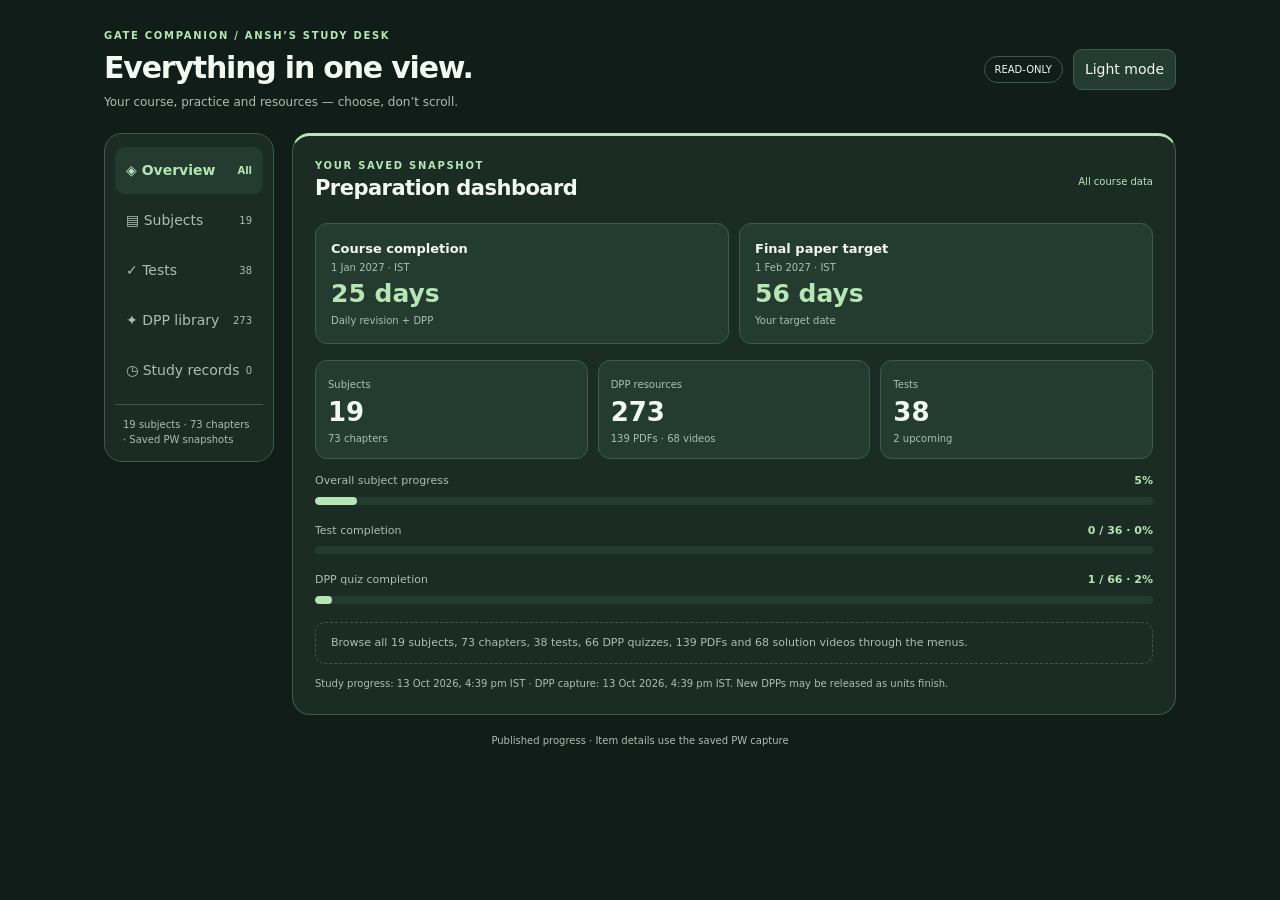
==== docs/dashboard.html @ 1a0c4231 "Add complete study dashboard in its own dropdown" ====
<!doctype html><html lang="en"><head><meta charset="utf-8"><meta name="viewport" content="width=device-width,initial-scale=1"><title>GATE study dashboard</title><style>
:root{color-scheme:dark;--bg:#101d19;--panel:#1b2c25;--soft:#243c30;--ink:#f1f9f1;--muted:#a9c0b1;--line:#3e5b4a;--accent:#b7e5b5;--detail:#dfeedd;--detailink:#213e2a}html[data-theme=light]{color-scheme:light;--bg:#c9dbc9;--panel:#f0f6e9;--soft:#e1ecd9;--ink:#243f2b;--muted:#59705c;--line:#b0c6ac;--accent:#356c42;--detail:#fffaf0;--detailink:#314329}*{box-sizing:border-box}body{margin:0;font:14px/1.5 system-ui,sans-serif;background:var(--bg);color:var(--ink)}main{max-width:1120px;margin:auto;padding:28px 24px}header{display:flex;align-items:center;justify-content:space-between;gap:16px;margin-bottom:22px}.eyebrow{font-size:10px;letter-spacing:.17em;font-weight:800;color:var(--accent)}h1{font-size:30px;line-height:1.2;letter-spacing:-.04em;margin:7px 0}p{margin:0}.muted{color:var(--muted);font-size:12px}.tools{display:flex;align-items:center;gap:10px}.preview{font-size:10px;border:1px solid var(--line);padding:5px 10px;border-radius:99px;white-space:nowrap}button,select{font:inherit}button{cursor:pointer}#theme{border:1px solid var(--line);border-radius:9px;background:var(--soft);color:var(--ink);padding:9px 11px}.layout{display:grid;grid-template-columns:170px minmax(0,1fr);gap:18px}.nav{background:var(--panel);border:1px solid var(--line);border-radius:18px;padding:10px;align-self:start}.nav button{width:100%;display:flex;align-items:center;justify-content:space-between;text-align:left;border:0;border-radius:10px;background:transparent;color:var(--muted);padding:13px 11px;margin:3px 0}.nav button[aria-selected=true]{background:var(--soft);color:var(--accent);font-weight:750}.nav small{font-size:10px}.nav-note{padding:12px 8px 4px;font-size:10px;color:var(--muted);border-top:1px solid var(--line);margin-top:10px}.panel{--area:var(--accent);background:var(--panel);border:1px solid var(--line);border-top:3px solid var(--area);border-radius:18px;padding:22px;min-width:0}.panel.tests{--area:#f3c885}.panel.dpp{--area:#a6d2f5}html[data-theme=light] .panel.tests{--area:#9b6923}html[data-theme=light] .panel.dpp{--area:#3c729a}.panel-head{display:flex;justify-content:space-between;align-items:center;gap:15px;margin-bottom:18px}h2{font-size:21px;margin:0;letter-spacing:-.025em}.scope{font-size:10px;color:var(--area);text-align:right}.filters{display:grid;grid-template-columns:repeat(2,minmax(0,1fr));gap:12px;margin-bottom:16px}label{font-size:10px;font-weight:750;color:var(--muted)}select{display:block;margin-top:5px;width:100%;min-width:0;border:1px solid var(--line);background:var(--soft);color:var(--ink);padding:10px;border-radius:9px;font-size:12px;min-height:42px}.wide{grid-column:1/-1}.stats{display:grid;grid-template-columns:repeat(3,minmax(0,1fr));gap:10px}.stat{padding:12px;background:var(--soft);border:1px solid var(--line);border-radius:12px}.stat small{font-size:10px;color:var(--muted)}.stat strong{display:block;font-size:26px;line-height:1.45}.stat p{font-size:10px;color:var(--muted)}.meter{margin:14px 0 18px}.meter-label{display:flex;justify-content:space-between;gap:12px;font-size:11px;color:var(--muted);margin-bottom:7px}.meter-label strong{color:var(--area)}.track{height:8px;background:var(--soft);border-radius:99px;overflow:hidden}.fill{background:var(--area);height:100%;border-radius:99px}.detail{background:var(--detail);color:var(--detailink);padding:17px;border-radius:12px}.detail h3{font-size:18px;margin:8px 0 12px;line-height:1.35;overflow-wrap:anywhere}.tag{display:inline-block;padding:3px 8px;border:1px solid #9fb99b;border-radius:6px;font-size:9px;letter-spacing:.06em;font-weight:750}.facts{display:grid;grid-template-columns:repeat(3,minmax(0,1fr));gap:12px}.fact small{display:block;font-size:10px;opacity:.7}.fact strong{font-size:13px;font-weight:650;overflow-wrap:anywhere}.source{margin-top:12px;font-size:10px;color:var(--muted);line-height:1.6}.deadlines{display:grid;grid-template-columns:1fr 1fr;gap:10px;margin-bottom:16px}.deadline{padding:15px;border:1px solid var(--line);border-radius:12px;background:var(--soft)}.deadline h3{font-size:13px;margin:0 0 2px}.deadline .days{font-size:25px;font-weight:750;color:var(--accent)}.deadline small{font-size:10px;color:var(--muted);display:block}.overview-meters{margin-top:18px}.overview-meters .meter{margin-bottom:16px}.coverage{padding:12px 15px;border:1px dashed var(--line);border-radius:10px;font-size:11px;color:var(--muted);margin-top:15px}.empty{font-size:13px;line-height:1.6}.mobile-nav{display:none}footer{margin:18px 0 0;font-size:10px;color:var(--muted);text-align:center}button:focus-visible,select:focus-visible{outline:3px solid var(--area,var(--accent));outline-offset:3px}@media(max-width:650px){main{padding:20px 14px}.layout{grid-template-columns:1fr;gap:12px}.nav{display:none}.mobile-nav{display:block;margin-bottom:14px}.panel{padding:16px}.tools{flex-direction:column;gap:5px;align-items:end}h1{font-size:24px}.stat{padding:10px}.stat strong{font-size:22px}.facts{grid-template-columns:repeat(2,minmax(0,1fr))}.detail h3{font-size:16px}.deadline{padding:11px}.deadline .days{font-size:22px}.panel-head{align-items:start}.scope{max-width:100px}.filters{gap:10px}.source{font-size:10px}}@media(prefers-reduced-motion:reduce){*{scroll-behavior:auto}}
</style></head><body><main><header><div><p class="eyebrow">GATE COMPANION / ANSH’S STUDY DESK</p><h1>Everything in one view.</h1><p class="muted">Your course, practice and resources — choose, don’t scroll.</p></div><div class="tools"><span class="preview">READ-ONLY</span><button id="theme">Light mode</button></div></header><label class="mobile-nav">Dashboard section<select id="mobileSection"></select></label><div class="layout"><nav class="nav" aria-label="Dashboard sections"></nav><section id="panel" class="panel" aria-labelledby="title"><div class="panel-head"><div><p class="eyebrow" id="kicker"></p><h2 id="title"></h2></div><span class="scope" id="scope"></span></div><div id="content"></div></section></div><footer>Published progress · Item details use the saved PW capture</footer></main><script id="data" type="application/json">{"state":{"subjects":[{"name":"Theory of Computation","progress":36},{"name":"Database Management System","progress":26},{"name":"Operating Systems","progress":11},{"name":"Compiler Design","progress":0},{"name":"General Aptitude","progress":0},{"name":"Data Structure & Programming","progress":0},{"name":"C Programming","progress":0},{"name":"Computer Networks","progress":0},{"name":"Digital Logic","progress":0},{"name":"Verbal Aptitude","progress":0},{"name":"Discrete Mathematics","progress":null},{"name":"Algorithms","progress":null},{"name":"Probability and Statistics","progress":null},{"name":"Linear Algebra","progress":0},{"name":"Computer Organization and Architecture","progress":0},{"name":"Calculus and Optimization","progress":0},{"name":"Fundamental of C Language","progress":0},{"name":"Basics of Computer System","progress":0},{"name":"Foundation of Engineering Math","progress":0}],"sessions":[],"tests":[],"updatedAt":"2026-10-13T11:09:43.837Z","pw":{"batchId":"6a6db276dcb67d138689a93d","tests":[{"name":"Mock Test 05","subject":"Full syllabus mock","attempts":0,"status":"not-started"},{"name":"Mock Test 04","subject":"Full syllabus mock","attempts":0,"status":"not-started"},{"name":"Mock Test 03","subject":"Full syllabus mock","attempts":0,"status":"not-started"},{"name":"Mock Test 02","subject":"Full syllabus mock","attempts":0,"status":"not-started"},{"name":"Mock Test 01","subject":"Full syllabus mock","attempts":0,"status":"not-started"},{"name":"Digital Logic : Full Syllabus Test","subject":"Digital Logic","attempts":0,"status":"not-started"},{"name":"Digital Logic : Weekly Test 03","subject":"Digital Logic","attempts":0,"status":"not-started"},{"name":"Digital Logic : Weekly Test 02","subject":"Digital Logic","attempts":0,"status":"not-started"},{"name":"Digital Logic : Weekly Test 01","subject":"Digital Logic","attempts":0,"status":"not-started"},{"name":"Verbal Aptitude : Full Syllabus Test","subject":"Verbal Aptitude","attempts":0,"status":"not-started"},{"name":"Linear Algebra : Weekly Test 01","subject":"Linear Algebra","attempts":0,"status":"not-started"},{"name":"C Programming : Weekly Test 05","subject":"C Programming","attempts":0,"status":"not-started"},{"name":"C Programming : Weekly Test 04","subject":"C Programming","attempts":0,"status":"not-started"},{"name":"C Programming : Weekly Test 03","subject":"C Programming","attempts":0,"status":"not-started"},{"name":"C Programming : Weekly Test 02","subject":"C Programming","attempts":0,"status":"not-started"},{"name":"C Programming : Weekly Test 01","subject":"C Programming","attempts":0,"status":"not-started"},{"name":"Database Management System : Weekly Test 01","subject":"Database Management System","attempts":0,"status":"not-started"},{"name":"Theory of Computation : Weekly Test 03","subject":"Theory of Computation","attempts":0,"status":"not-started"},{"name":"Theory of Computation : Weekly Test 02","subject":"Theory of Computation","attempts":0,"status":"not-started"},{"name":"Theory of Computation : Weekly Test 01","subject":"Theory of Computation","attempts":0,"status":"not-started"},{"name":"Computer Organization and Architecture : Weekly Test 07","subject":"Computer Organization and Architecture","attempts":0,"status":"not-started"},{"name":"Computer Organization and Architecture : Weekly Test 06","subject":"Computer Organization and Architecture","attempts":0,"status":"not-started"},{"name":"Computer Organization and Architecture : Weekly Test 05","subject":"Computer Organization and Architecture","attempts":0,"status":"not-started"},{"name":"Computer Organization and Architecture : Weekly Test 04","subject":"Computer Organization and Architecture","attempts":0,"status":"not-started"},{"name":"Computer Organization and Architecture : Weekly Test 03","subject":"Computer Organization and Architecture","attempts":0,"status":"not-started"},{"name":"Computer Organization and Architecture : Weekly Test 02","subject":"Computer Organization and Architecture","attempts":0,"status":"not-started"},{"name":"Computer Organization and Architecture : Weekly Test 01","subject":"Computer Organization and Architecture","attempts":0,"status":"not-started"},{"name":"Operating Systems : Weekly Test 01","subject":"Operating Systems","attempts":0,"status":"not-started"},{"name":"General Aptitude : Weekly Test 01","subject":"General Aptitude","attempts":0,"status":"not-started"},{"name":"General Aptitude : Weekly Test 02","subject":"General Aptitude","attempts":0,"status":"upcoming"},{"name":"General Aptitude : Weekly Test 03","subject":"General Aptitude","attempts":0,"status":"upcoming"},{"name":"Database Management System : Weekly Test 02","subject":"Database Management System","attempts":0,"status":"not-started"},{"name":"Database Management System : Weekly Test 03","subject":"Database Management System","attempts":0,"status":"not-started"},{"name":"Database Management System : Weekly Test 04","subject":"Database Management System","attempts":0,"status":"not-started"},{"name":"Operating Systems : Weekly Test 02","subject":"Operating Systems","attempts":0,"status":"not-started"},{"name":"Theory of Computation : Weekly Test 05","subject":"Theory of Computation","attempts":0,"status":"not-started"},{"name":"Theory of Computation : Weekly Test 04","subject":"Theory of Computation","attempts":0,"status":"not-started"},{"name":"Operating Systems : Weekly Test 03","subject":"Operating Systems","attempts":0,"status":"not-started"}],"capturedAt":"2026-10-13T11:09:42.295Z","lastSyncedAt":"2026-10-13T11:09:43.837Z","dpp":{"batchId":"6a6db276dcb67d138689a93d","capturedAt":"2026-10-13T11:09:42.295Z","chapters":[{"id":"dpp-chapter:theory%20of%20computation:dfa","subject":"Theory of Computation","name":"DFA","lectureCompleted":7,"lectureTotal":7,"quizCompleted":1,"quizTotal":1},{"id":"dpp-chapter:theory%20of%20computation:regular%20expression","subject":"Theory of Computation","name":"Regular Expression","lectureCompleted":4,"lectureTotal":5,"quizCompleted":null,"quizTotal":null},{"id":"dpp-chapter:theory%20of%20computation:regular%20language","subject":"Theory of Computation","name":"Regular Language","lectureCompleted":0,"lectureTotal":3,"quizCompleted":0,"quizTotal":1},{"id":"dpp-chapter:theory%20of%20computation:grammar","subject":"Theory of Computation","name":"Grammar","lectureCompleted":1,"lectureTotal":5,"quizCompleted":0,"quizTotal":1},{"id":"dpp-chapter:theory%20of%20computation:pushdown%20automata%20and%20cfl","subject":"Theory of Computation","name":"Pushdown Automata and CFL","lectureCompleted":0,"lectureTotal":6,"quizCompleted":0,"quizTotal":1},{"id":"dpp-chapter:theory%20of%20computation:turing%20machine","subject":"Theory of Computation","name":"Turing Machine","lectureCompleted":0,"lectureTotal":3,"quizCompleted":0,"quizTotal":1},{"id":"dpp-chapter:database%20management%20system:ch%2001%20%3A%20relational%20model%20and%20normal%20forms","subject":"Database Management System","name":"CH 01 : Relational model and Normal forms","lectureCompleted":8,"lectureTotal":10,"quizCompleted":0,"quizTotal":1},{"id":"dpp-chapter:database%20management%20system:ch%2002%20%3A%20queries","subject":"Database Management System","name":"CH 02 : Queries","lectureCompleted":0,"lectureTotal":13,"quizCompleted":0,"quizTotal":1},{"id":"dpp-chapter:database%20management%20system:ch%2003%20%3A%20er%20model","subject":"Database Management System","name":"CH 03 : ER MODEL","lectureCompleted":0,"lectureTotal":3,"quizCompleted":0,"quizTotal":1},{"id":"dpp-chapter:compiler%20design:lexical%20analysis","subject":"Compiler Design","name":"Lexical Analysis","lectureCompleted":0,"lectureTotal":1,"quizCompleted":null,"quizTotal":null},{"id":"dpp-chapter:compiler%20design:parsing","subject":"Compiler Design","name":"Parsing","lectureCompleted":0,"lectureTotal":1,"quizCompleted":null,"quizTotal":null},{"id":"dpp-chapter:operating%20systems:basics%20of%20os","subject":"Operating Systems","name":"Basics of OS","lectureCompleted":1,"lectureTotal":1,"quizCompleted":null,"quizTotal":null},{"id":"dpp-chapter:operating%20systems:process%20management","subject":"Operating Systems","name":"Process Management","lectureCompleted":1,"lectureTotal":1,"quizCompleted":null,"quizTotal":null},{"id":"dpp-chapter:operating%20systems:cpu%20scheduling","subject":"Operating Systems","name":"CPU Scheduling","lectureCompleted":0,"lectureTotal":5,"quizCompleted":0,"quizTotal":1},{"id":"dpp-chapter:operating%20systems:multithreading","subject":"Operating Systems","name":"Multithreading","lectureCompleted":0,"lectureTotal":1,"quizCompleted":0,"quizTotal":1},{"id":"dpp-chapter:operating%20systems:process%20synchronization","subject":"Operating Systems","name":"Process Synchronization","lectureCompleted":0,"lectureTotal":6,"quizCompleted":0,"quizTotal":1},{"id":"dpp-chapter:operating%20systems:deadlock","subject":"Operating Systems","name":"Deadlock","lectureCompleted":0,"lectureTotal":3,"quizCompleted":null,"quizTotal":null},{"id":"dpp-chapter:general%20aptitude:quantitative%20aptitude","subject":"General Aptitude","name":"Quantitative Aptitude","lectureCompleted":0,"lectureTotal":16,"quizCompleted":0,"quizTotal":8},{"id":"dpp-chapter:general%20aptitude:analytical%20aptitude","subject":"General Aptitude","name":"Analytical Aptitude","lectureCompleted":0,"lectureTotal":6,"quizCompleted":0,"quizTotal":6},{"id":"dpp-chapter:general%20aptitude:spatial%20aptitude","subject":"General Aptitude","name":"Spatial Aptitude","lectureCompleted":0,"lectureTotal":2,"quizCompleted":0,"quizTotal":2},{"id":"dpp-chapter:data%20structure%20%26%20programming:array","subject":"Data Structure & Programming","name":"Array","lectureCompleted":0,"lectureTotal":1,"quizCompleted":null,"quizTotal":null},{"id":"dpp-chapter:c%20programming:ch%2001%20%3A%20language%20processor%20and%20tokens","subject":"C Programming","name":"CH 01 : Language Processor and Tokens","lectureCompleted":0,"lectureTotal":1,"quizCompleted":null,"quizTotal":null},{"id":"dpp-chapter:c%20programming:ch%2002%20%3A%20data%20types%20and%20operator","subject":"C Programming","name":"CH 02 : Data Types and Operator","lectureCompleted":0,"lectureTotal":5,"quizCompleted":0,"quizTotal":3},{"id":"dpp-chapter:c%20programming:ch%2003%20%3A%20control%20flow%20statement","subject":"C Programming","name":"CH 03 : Control Flow Statement","lectureCompleted":0,"lectureTotal":5,"quizCompleted":0,"quizTotal":2},{"id":"dpp-chapter:c%20programming:ch%2003%20%3A%20function%20%26%20storage%20class","subject":"C Programming","name":"CH 03 : Function & Storage Class","lectureCompleted":0,"lectureTotal":5,"quizCompleted":0,"quizTotal":4},{"id":"dpp-chapter:c%20programming:ch%2005%20%3A%20array%20and%20pointer","subject":"C Programming","name":"CH 05 : Array and Pointer","lectureCompleted":0,"lectureTotal":5,"quizCompleted":0,"quizTotal":3},{"id":"dpp-chapter:c%20programming:ch%2006%20%3A%20string","subject":"C Programming","name":"CH 06 : String","lectureCompleted":0,"lectureTotal":3,"quizCompleted":0,"quizTotal":1},{"id":"dpp-chapter:c%20programming:ch%2007%20%3A%20structure%20and%20union","subject":"C Programming","name":"CH 07 : Structure and Union","lectureCompleted":0,"lectureTotal":1,"quizCompleted":null,"quizTotal":null},{"id":"dpp-chapter:computer%20organization%20and%20architecture:ch%2001%20%3A%20basics%20of%20coa","subject":"Computer Organization and Architecture","name":"CH 01 : Basics of COA","lectureCompleted":0,"lectureTotal":4,"quizCompleted":0,"quizTotal":1},{"id":"dpp-chapter:computer%20organization%20and%20architecture:ch%2002%20%3A%20instruction%20%26%20addressing%20modes","subject":"Computer Organization and Architecture","name":"CH 02 : Instruction & Addressing Modes","lectureCompleted":0,"lectureTotal":5,"quizCompleted":0,"quizTotal":2},{"id":"dpp-chapter:computer%20organization%20and%20architecture:ch%2003%20%3A%20cpu%20%26%20control%20unit","subject":"Computer Organization and Architecture","name":"CH 03 : CPU & Control Unit","lectureCompleted":0,"lectureTotal":3,"quizCompleted":0,"quizTotal":1},{"id":"dpp-chapter:computer%20organization%20and%20architecture:ch%2004%20%3A%20floating%20point%20representation","subject":"Computer Organization and Architecture","name":"CH 04 : Floating Point Representation","lectureCompleted":0,"lectureTotal":2,"quizCompleted":0,"quizTotal":1},{"id":"dpp-chapter:computer%20organization%20and%20architecture:ch%2005%20%3A%20io%20organization","subject":"Computer Organization and Architecture","name":"CH 05 : IO Organization","lectureCompleted":0,"lectureTotal":3,"quizCompleted":0,"quizTotal":1},{"id":"dpp-chapter:computer%20organization%20and%20architecture:ch%2006%20%3A%20memory%20organzation","subject":"Computer Organization and Architecture","name":"CH 06 : Memory Organzation","lectureCompleted":0,"lectureTotal":2,"quizCompleted":0,"quizTotal":1},{"id":"dpp-chapter:computer%20organization%20and%20architecture:ch%2007%20%3A%20cache%20organization","subject":"Computer Organization and Architecture","name":"CH 07 : Cache Organization","lectureCompleted":0,"lectureTotal":9,"quizCompleted":0,"quizTotal":2},{"id":"dpp-chapter:computer%20organization%20and%20architecture:ch%2008%20%3A%20pipeline%20processing","subject":"Computer Organization and Architecture","name":"CH 08 : Pipeline Processing","lectureCompleted":0,"lectureTotal":5,"quizCompleted":0,"quizTotal":1},{"id":"dpp-chapter:computer%20networks:ch%2001%20%3A%20introduction","subject":"Computer Networks","name":"CH 01 : Introduction","lectureCompleted":0,"lectureTotal":4,"quizCompleted":0,"quizTotal":1},{"id":"dpp-chapter:computer%20networks:ch%2002%20%3A%20network%20delays","subject":"Computer Networks","name":"CH 02 : Network Delays","lectureCompleted":0,"lectureTotal":4,"quizCompleted":0,"quizTotal":1},{"id":"dpp-chapter:computer%20networks:ch%2003%20%3A%20flow%20control","subject":"Computer Networks","name":"CH 03 : Flow Control","lectureCompleted":0,"lectureTotal":8,"quizCompleted":0,"quizTotal":1},{"id":"dpp-chapter:computer%20networks:ch%2004%20%3A%20transport%20layer","subject":"Computer Networks","name":"CH 04 : Transport Layer","lectureCompleted":0,"lectureTotal":15,"quizCompleted":0,"quizTotal":2},{"id":"dpp-chapter:computer%20networks:ch%2005%20%3A%20application%20layer","subject":"Computer Networks","name":"CH 05 : Application Layer","lectureCompleted":0,"lectureTotal":6,"quizCompleted":0,"quizTotal":1},{"id":"dpp-chapter:computer%20networks:ch%2006%20%3A%20ipv4%20address","subject":"Computer Networks","name":"CH 06 : IPv4 Address","lectureCompleted":0,"lectureTotal":11,"quizCompleted":0,"quizTotal":1},{"id":"dpp-chapter:computer%20networks:ch%2007%20%3A%20ipv4%20header","subject":"Computer Networks","name":"CH 07 : IPv4 Header","lectureCompleted":0,"lectureTotal":7,"quizCompleted":0,"quizTotal":1},{"id":"dpp-chapter:computer%20networks:ch%2008%20%3A%20routing","subject":"Computer Networks","name":"CH 08 : Routing","lectureCompleted":0,"lectureTotal":5,"quizCompleted":0,"quizTotal":1},{"id":"dpp-chapter:computer%20networks:ch%2009%20%3A%20error%20control","subject":"Computer Networks","name":"CH 09 : Error Control","lectureCompleted":0,"lectureTotal":8,"quizCompleted":0,"quizTotal":1},{"id":"dpp-chapter:computer%20networks:ch%2010%20%3A%20mac%20sublayer","subject":"Computer Networks","name":"CH 10 : MAC Sublayer","lectureCompleted":0,"lectureTotal":1,"quizCompleted":null,"quizTotal":null},{"id":"dpp-chapter:linear%20algebra:ch%2001%20%3A%20basics%20of%20determinants%20matrices","subject":"Linear Algebra","name":"CH 01 : Basics of Determinants Matrices","lectureCompleted":0,"lectureTotal":3,"quizCompleted":null,"quizTotal":null},{"id":"dpp-chapter:linear%20algebra:ch%2002%20%3A%20rank%20and%20system%20of%20equation","subject":"Linear Algebra","name":"CH 02 : Rank and System of Equation","lectureCompleted":0,"lectureTotal":5,"quizCompleted":null,"quizTotal":null},{"id":"dpp-chapter:linear%20algebra:ch%2003%20%3A%20eigen%20values%20and%20eigen%20vectors","subject":"Linear Algebra","name":"CH 03 : Eigen Values and Eigen Vectors","lectureCompleted":0,"lectureTotal":5,"quizCompleted":null,"quizTotal":null},{"id":"dpp-chapter:digital%20logic:ch%2001%20%3A%20boolean%20theorems%20and%20gates","subject":"Digital Logic","name":"CH 01 : Boolean Theorems and Gates","lectureCompleted":0,"lectureTotal":15,"quizCompleted":0,"quizTotal":1},{"id":"dpp-chapter:digital%20logic:ch%2002%20%3A%20combinational%20circuit","subject":"Digital Logic","name":"CH 02 : COMBINATIONAL CIRCUIT","lectureCompleted":0,"lectureTotal":14,"quizCompleted":0,"quizTotal":1},{"id":"dpp-chapter:digital%20logic:ch%2003%20%3A%20sequential%20circuit","subject":"Digital Logic","name":"CH 03 : SEQUENTIAL CIRCUIT","lectureCompleted":0,"lectureTotal":12,"quizCompleted":0,"quizTotal":1},{"id":"dpp-chapter:digital%20logic:ch%2004%20%3A%20miscellaneous%20topics","subject":"Digital Logic","name":"CH 04 : MISCELLANEOUS TOPICS","lectureCompleted":0,"lectureTotal":10,"quizCompleted":null,"quizTotal":null},{"id":"dpp-chapter:digital%20logic:tabular%20method%20%E2%80%93%20quine%20mccluskey%20method:ch-05","subject":"Digital Logic","name":"Tabular Method – Quine McCluskey Method","lectureCompleted":0,"lectureTotal":1,"quizCompleted":null,"quizTotal":null},{"id":"dpp-chapter:digital%20logic:tabular%20method%20%E2%80%93%20quine%20mccluskey%20method:ch-06","subject":"Digital Logic","name":"Tabular Method – Quine McCluskey Method","lectureCompleted":null,"lectureTotal":null,"quizCompleted":null,"quizTotal":null},{"id":"dpp-chapter:verbal%20aptitude:ch%2001%20%3A%20parts%20of%20speech","subject":"Verbal Aptitude","name":"CH 01 : Parts of speech","lectureCompleted":0,"lectureTotal":2,"quizCompleted":0,"quizTotal":1},{"id":"dpp-chapter:verbal%20aptitude:ch%2002%20%3A%20vocabulary","subject":"Verbal Aptitude","name":"CH 02 : Vocabulary","lectureCompleted":0,"lectureTotal":2,"quizCompleted":0,"quizTotal":1},{"id":"dpp-chapter:verbal%20aptitude:ch%2003%20%3A%20reading%20comprehension%20and%20miscellaneous","subject":"Verbal Aptitude","name":"CH 03 : Reading Comprehension and Miscellaneous","lectureCompleted":0,"lectureTotal":1,"quizCompleted":0,"quizTotal":1},{"id":"dpp-chapter:fundamental%20of%20c%20language:ch%2001%20%3A%20introduction","subject":"Fundamental of C Language","name":"CH 01 : Introduction","lectureCompleted":0,"lectureTotal":2,"quizCompleted":null,"quizTotal":null},{"id":"dpp-chapter:fundamental%20of%20c%20language:ch%2002%20%3A%20data%20types%20%26%20operators","subject":"Fundamental of C Language","name":"CH 02 : Data Types & Operators","lectureCompleted":0,"lectureTotal":5,"quizCompleted":null,"quizTotal":null},{"id":"dpp-chapter:fundamental%20of%20c%20language:ch%2003%20%3A%20control%20flow%20statement","subject":"Fundamental of C Language","name":"CH 03 : Control Flow Statement","lectureCompleted":0,"lectureTotal":3,"quizCompleted":null,"quizTotal":null},{"id":"dpp-chapter:fundamental%20of%20c%20language:ch%2004%20%3A%20function%20%26%20storage%20class","subject":"Fundamental of C Language","name":"CH 04 : Function & Storage Class","lectureCompleted":0,"lectureTotal":4,"quizCompleted":null,"quizTotal":null},{"id":"dpp-chapter:fundamental%20of%20c%20language:ch%2005%20%3A%20array%20%26%20pointer","subject":"Fundamental of C Language","name":"CH 05 : Array & Pointer","lectureCompleted":0,"lectureTotal":4,"quizCompleted":null,"quizTotal":null},{"id":"dpp-chapter:fundamental%20of%20c%20language:ch%2006%20%3A%20string%20%26%20structure","subject":"Fundamental of C Language","name":"CH 06 : String & Structure","lectureCompleted":0,"lectureTotal":2,"quizCompleted":null,"quizTotal":null},{"id":"dpp-chapter:basics%20of%20computer%20system:ch%2001%20%3A%20basics%20of%20computer%20system","subject":"Basics of Computer System","name":"CH 01 : Basics Of Computer System","lectureCompleted":0,"lectureTotal":10,"quizCompleted":null,"quizTotal":null},{"id":"dpp-chapter:foundation%20of%20engineering%20math:ch%2001%20%3A%20prerequisites%20of%20engineering%20mathematics","subject":"Foundation of Engineering Math","name":"CH 01 : Prerequisites of Engineering Mathematics","lectureCompleted":0,"lectureTotal":25,"quizCompleted":null,"quizTotal":null},{"id":"dpp-chapter:calculus%20and%20optimization:ch%2001%20%3A%20functions%20and%20graphs","subject":"Calculus and Optimization","name":"CH 01 : Functions and Graphs","lectureCompleted":0,"lectureTotal":3,"quizCompleted":null,"quizTotal":null},{"id":"dpp-chapter:calculus%20and%20optimization:ch%2002%20%3A%20limit%2C%20continuity%20and%20differentiability","subject":"Calculus and Optimization","name":"CH 02 : Limit, Continuity and Differentiability","lectureCompleted":0,"lectureTotal":5,"quizCompleted":null,"quizTotal":null},{"id":"dpp-chapter:calculus%20and%20optimization:ch%2003%20%3A%20taylor%20and%20maclaurin%20series","subject":"Calculus and Optimization","name":"CH 03 : Taylor and Maclaurin Series","lectureCompleted":0,"lectureTotal":1,"quizCompleted":null,"quizTotal":null},{"id":"dpp-chapter:calculus%20and%20optimization:ch%2004%20%3A%20mean%20value%20theorems","subject":"Calculus and Optimization","name":"CH 04 : Mean Value Theorems","lectureCompleted":0,"lectureTotal":2,"quizCompleted":null,"quizTotal":null},{"id":"dpp-chapter:calculus%20and%20optimization:ch%2005%20%3A%20derivatives%20and%20their%20types","subject":"Calculus and Optimization","name":"CH 05 : Derivatives and Their Types","lectureCompleted":0,"lectureTotal":3,"quizCompleted":null,"quizTotal":null},{"id":"dpp-chapter:calculus%20and%20optimization:ch%2006%20%3A%20maxima%20and%20minima","subject":"Calculus and Optimization","name":"CH 06 : Maxima and Minima","lectureCompleted":0,"lectureTotal":3,"quizCompleted":null,"quizTotal":null},{"id":"dpp-chapter:calculus%20and%20optimization:ch%2007%20%3A%20integration","subject":"Calculus and Optimization","name":"CH 07 : Integration","lectureCompleted":0,"lectureTotal":2,"quizCompleted":null,"quizTotal":null}],"resources":[{"id":"dpp-resource:pdf:general%20aptitude:quantitative%20aptitude:quantitative%20aptitude%20%3A%20dpp%20of%20lec%2011","subject":"General Aptitude","chapter":"Quantitative Aptitude","type":"pdf","title":"Quantitative Aptitude : DPP of Lec 11","releaseLabel":"6 Oct","details":"","status":"unknown","capturedAt":"2026-10-13T10:09:20.347Z"},{"id":"dpp-resource:pdf:general%20aptitude:quantitative%20aptitude:quantitative%20aptitude%20%3A%20dpp%20of%20lec%2011%20discussion%20notes","subject":"General Aptitude","chapter":"Quantitative Aptitude","type":"pdf","title":"Quantitative Aptitude : DPP of Lec 11 Discussion Notes","releaseLabel":"6 Oct","details":"","status":"unknown","capturedAt":"2026-10-13T10:09:20.347Z"},{"id":"dpp-resource:pdf:general%20aptitude:quantitative%20aptitude:quantitative%20aptitude%20%3A%20dpp%20of%20lec%209","subject":"General Aptitude","chapter":"Quantitative Aptitude","type":"pdf","title":"Quantitative Aptitude : DPP of Lec 9","releaseLabel":"25 Sep","details":"","status":"unknown","capturedAt":"2026-10-13T10:09:20.347Z"},{"id":"dpp-resource:pdf:general%20aptitude:quantitative%20aptitude:quantitative%20aptitude%20%3A%20dpp%20of%20lec%208","subject":"General Aptitude","chapter":"Quantitative Aptitude","type":"pdf","title":"Quantitative Aptitude : DPP of Lec 8","releaseLabel":"24 Sep","details":"","status":"unknown","capturedAt":"2026-10-13T10:09:20.347Z"},{"id":"dpp-resource:pdf:general%20aptitude:quantitative%20aptitude:quantitative%20aptitude%20%3A%20dpp%20of%20lec%206","subject":"General Aptitude","chapter":"Quantitative Aptitude","type":"pdf","title":"Quantitative Aptitude : DPP of Lec 6","releaseLabel":"22 Sep","details":"","status":"unknown","capturedAt":"2026-10-13T10:09:20.347Z"},{"id":"dpp-resource:pdf:general%20aptitude:quantitative%20aptitude:quantitative%20aptitude%20%3A%20dpp%20of%20lec%206%20discussion%20notes","subject":"General Aptitude","chapter":"Quantitative Aptitude","type":"pdf","title":"Quantitative Aptitude : DPP of Lec 6 Discussion Notes","releaseLabel":"22 Sep","details":"","status":"unknown","capturedAt":"2026-10-13T10:09:20.347Z"},{"id":"dpp-resource:pdf:general%20aptitude:quantitative%20aptitude:quantitative%20aptitude%20%3A%20dpp%20of%20lec%204","subject":"General Aptitude","chapter":"Quantitative Aptitude","type":"pdf","title":"Quantitative Aptitude : DPP of Lec 4","releaseLabel":"19 Sep","details":"","status":"unknown","capturedAt":"2026-10-13T10:09:20.347Z"},{"id":"dpp-resource:pdf:general%20aptitude:quantitative%20aptitude:quantitative%20aptitude%20%3A%20dpp%20of%20lec%204%20discussion%20notes","subject":"General Aptitude","chapter":"Quantitative Aptitude","type":"pdf","title":"Quantitative Aptitude : DPP of Lec 4 Discussion Notes","releaseLabel":"19 Sep","details":"","status":"unknown","capturedAt":"2026-10-13T10:09:20.347Z"},{"id":"dpp-resource:pdf:general%20aptitude:quantitative%20aptitude:quantitative%20aptitude%20%3A%20dpp%20of%20lec%203","subject":"General Aptitude","chapter":"Quantitative Aptitude","type":"pdf","title":"Quantitative Aptitude : DPP of Lec 3","releaseLabel":"17 Sep","details":"","status":"unknown","capturedAt":"2026-10-13T10:09:20.347Z"},{"id":"dpp-resource:pdf:general%20aptitude:quantitative%20aptitude:quantitative%20aptitude%20%3A%20dpp%20of%20lec%203%20discussion%20notes","subject":"General Aptitude","chapter":"Quantitative Aptitude","type":"pdf","title":"Quantitative Aptitude : DPP of Lec 3 Discussion Notes","releaseLabel":"17 Sep","details":"","status":"unknown","capturedAt":"2026-10-13T10:09:20.347Z"},{"id":"dpp-resource:pdf:general%20aptitude:quantitative%20aptitude:quantitative%20aptitude%20%3A%20dpp%20of%20lec%202","subject":"General Aptitude","chapter":"Quantitative Aptitude","type":"pdf","title":"Quantitative Aptitude : DPP of Lec 2","releaseLabel":"16 Sep","details":"","status":"unknown","capturedAt":"2026-10-13T10:09:20.347Z"},{"id":"dpp-resource:pdf:general%20aptitude:quantitative%20aptitude:quantitative%20aptitude%20%3A%20dpp%20of%20lec%202%20discussion%20notes","subject":"General Aptitude","chapter":"Quantitative Aptitude","type":"pdf","title":"Quantitative Aptitude : DPP of Lec 2 Discussion Notes","releaseLabel":"16 Sep","details":"","status":"unknown","capturedAt":"2026-10-13T10:09:20.347Z"},{"id":"dpp-resource:pdf:general%20aptitude:quantitative%20aptitude:quantitative%20aptitude%20%3A%20dpp%20of%20lec%201","subject":"General Aptitude","chapter":"Quantitative Aptitude","type":"pdf","title":"Quantitative Aptitude : DPP of Lec 1","releaseLabel":"15 Sep","details":"","status":"unknown","capturedAt":"2026-10-13T10:09:20.347Z"},{"id":"dpp-resource:pdf:general%20aptitude:quantitative%20aptitude:quantitative%20aptitude%20%3A%20dpp%20of%20lec%201%20discussion%20notes","subject":"General Aptitude","chapter":"Quantitative Aptitude","type":"pdf","title":"Quantitative Aptitude : DPP of Lec 1 Discussion Notes","releaseLabel":"15 Sep","details":"","status":"unknown","capturedAt":"2026-10-13T10:09:20.347Z"},{"id":"dpp-resource:video:general%20aptitude:quantitative%20aptitude:quantitative%20aptitude%20%3A%20dpp%20of%20lec%2011%20discussion","subject":"General Aptitude","chapter":"Quantitative Aptitude","type":"video","title":"Quantitative Aptitude : DPP of Lec 11 Discussion","releaseLabel":"6 Oct 2026","details":"","status":"unknown","capturedAt":"2026-10-13T10:09:20.347Z"},{"id":"dpp-resource:video:general%20aptitude:quantitative%20aptitude:quantitative%20aptitude%20%3A%20dpp%20of%20lec%206%20discussion","subject":"General Aptitude","chapter":"Quantitative Aptitude","type":"video","title":"Quantitative Aptitude : DPP of Lec 6 Discussion","releaseLabel":"22 Sep 2026","details":"","status":"unknown","capturedAt":"2026-10-13T10:09:20.347Z"},{"id":"dpp-resource:video:general%20aptitude:quantitative%20aptitude:quantitative%20aptitude%20%3A%20dpp%20of%20lec%204%20discussion","subject":"General Aptitude","chapter":"Quantitative Aptitude","type":"video","title":"Quantitative Aptitude : DPP of Lec 4 Discussion","releaseLabel":"19 Sep 2026","details":"","status":"unknown","capturedAt":"2026-10-13T10:09:20.347Z"},{"id":"dpp-resource:video:general%20aptitude:quantitative%20aptitude:quantitative%20aptitude%20%3A%20dpp%20of%20lec%203%20discussion","subject":"General Aptitude","chapter":"Quantitative Aptitude","type":"video","title":"Quantitative Aptitude : DPP of Lec 3 Discussion","releaseLabel":"17 Sep 2026","details":"","status":"unknown","capturedAt":"2026-10-13T10:09:20.347Z"},{"id":"dpp-resource:video:general%20aptitude:quantitative%20aptitude:quantitative%20aptitude%20%3A%20dpp%20of%20lec%202%20discussion","subject":"General Aptitude","chapter":"Quantitative Aptitude","type":"video","title":"Quantitative Aptitude : DPP of Lec 2 Discussion","releaseLabel":"16 Sep 2026","details":"","status":"unknown","capturedAt":"2026-10-13T10:09:20.347Z"},{"id":"dpp-resource:video:general%20aptitude:quantitative%20aptitude:quantitative%20aptitude%20%3A%20dpp%20of%20lec%201%20discussion","subject":"General Aptitude","chapter":"Quantitative Aptitude","type":"video","title":"Quantitative Aptitude : DPP of Lec 1 Discussion","releaseLabel":"15 Sep 2026","details":"","status":"unknown","capturedAt":"2026-10-13T10:09:20.347Z"},{"id":"dpp-resource:pdf:calculus%20and%20optimization:ch%2002%20%3A%20limit%2C%20continuity%20and%20differentiability:limit%20continuity%20and%20differentiability%20%3A%20dpp%2001","subject":"Calculus and Optimization","chapter":"CH 02 : Limit, Continuity and Differentiability","type":"pdf","title":"Limit Continuity and Differentiability : DPP 01","releaseLabel":"23 Jan","details":"","status":"unknown","capturedAt":"2026-10-13T10:09:20.347Z"},{"id":"dpp-resource:pdf:calculus%20and%20optimization:ch%2002%20%3A%20limit%2C%20continuity%20and%20differentiability:limit%20continuity%20and%20differentiability%20%3A%20dpp%2001%20discussion%20notes","subject":"Calculus and Optimization","chapter":"CH 02 : Limit, Continuity and Differentiability","type":"pdf","title":"Limit Continuity and Differentiability : DPP 01 Discussion Notes","releaseLabel":"23 Jan","details":"","status":"unknown","capturedAt":"2026-10-13T10:09:20.347Z"},{"id":"dpp-resource:video:calculus%20and%20optimization:ch%2002%20%3A%20limit%2C%20continuity%20and%20differentiability:limit%2C%20continuity%20and%20differentiability%20%3A%20dpp%2001%20discussion","subject":"Calculus and Optimization","chapter":"CH 02 : Limit, Continuity and Differentiability","type":"video","title":"Limit, Continuity and Differentiability : DPP 01 Discussion","releaseLabel":"23 Jan 2026","details":"","status":"unknown","capturedAt":"2026-10-13T10:09:20.347Z"},{"id":"dpp-resource:pdf:calculus%20and%20optimization:ch%2005%20%3A%20derivatives%20and%20their%20types:derivatives%20and%20their%20types%20%3A%20dpp%2001","subject":"Calculus and Optimization","chapter":"CH 05 : Derivatives and Their Types","type":"pdf","title":"Derivatives and Their Types : DPP 01","releaseLabel":"4 Feb","details":"","status":"unknown","capturedAt":"2026-10-13T10:09:20.347Z"},{"id":"dpp-resource:pdf:calculus%20and%20optimization:ch%2005%20%3A%20derivatives%20and%20their%20types:derivatives%20and%20their%20types%20%3A%20dpp%2001%20discussion%20notes","subject":"Calculus and Optimization","chapter":"CH 05 : Derivatives and Their Types","type":"pdf","title":"Derivatives and Their Types : DPP 01 Discussion Notes","releaseLabel":"4 Feb","details":"","status":"unknown","capturedAt":"2026-10-13T10:09:20.347Z"},{"id":"dpp-resource:video:calculus%20and%20optimization:ch%2005%20%3A%20derivatives%20and%20their%20types:derivatives%20and%20their%20types%20%3A%20dpp%2001%20discussion","subject":"Calculus and Optimization","chapter":"CH 05 : Derivatives and Their Types","type":"video","title":"Derivatives and Their Types : DPP 01 Discussion","releaseLabel":"4 Feb 2026","details":"","status":"unknown","capturedAt":"2026-10-13T10:09:20.347Z"},{"id":"dpp-resource:quiz:theory%20of%20computation:dfa:dfa%20%3A%20dpp%2001%20quiz","subject":"Theory of Computation","chapter":"DFA","type":"quiz","title":"DFA : DPP 01 Quiz","releaseLabel":"8 Sep","details":"13 Qs • 20 Marks • Earn 13","status":"completed","capturedAt":"2026-10-13T10:09:20.347Z"},{"id":"dpp-resource:pdf:theory%20of%20computation:dfa:dfa%20%3A%20dpp%2001","subject":"Theory of Computation","chapter":"DFA","type":"pdf","title":"DFA : DPP 01","releaseLabel":"8 Sep","details":"","status":"unknown","capturedAt":"2026-10-13T10:09:20.347Z"},{"id":"dpp-resource:pdf:theory%20of%20computation:dfa:dfa%20%3A%20dpp%2001%20discussion%20notes","subject":"Theory of Computation","chapter":"DFA","type":"pdf","title":"DFA : DPP 01 Discussion Notes","releaseLabel":"8 Sep","details":"","status":"unknown","capturedAt":"2026-10-13T10:09:20.347Z"},{"id":"dpp-resource:video:theory%20of%20computation:dfa:dfa%20%3A%20dpp%2001%20discussion","subject":"Theory of Computation","chapter":"DFA","type":"video","title":"DFA : DPP 01 Discussion","releaseLabel":"8 Sep 2026","details":"","status":"unknown","capturedAt":"2026-10-13T10:09:20.347Z"},{"id":"dpp-resource:quiz:theory%20of%20computation:regular%20language:regular%20expression%20and%20regular%20language%20%3A%20dpp%2001%20quiz","subject":"Theory of Computation","chapter":"Regular Language","type":"quiz","title":"Regular Expression and Regular Language : DPP 01 Quiz","releaseLabel":"18 Sep","details":"11 Qs • 20 Marks • Earn 33","status":"pending","capturedAt":"2026-10-13T10:09:20.347Z"},{"id":"dpp-resource:pdf:theory%20of%20computation:regular%20language:regular%20expression%20and%20regular%20language%20%3A%20dpp%2001","subject":"Theory of Computation","chapter":"Regular Language","type":"pdf","title":"Regular Expression and Regular Language : DPP 01","releaseLabel":"18 Sep","details":"","status":"unknown","capturedAt":"2026-10-13T10:09:20.347Z"},{"id":"dpp-resource:pdf:theory%20of%20computation:regular%20language:regular%20expression%20and%20regular%20language%20%3A%20dpp%2001%20discussion%20notes","subject":"Theory of Computation","chapter":"Regular Language","type":"pdf","title":"Regular Expression and Regular Language : DPP 01 Discussion Notes","releaseLabel":"18 Sep","details":"","status":"unknown","capturedAt":"2026-10-13T10:09:20.347Z"},{"id":"dpp-resource:video:theory%20of%20computation:regular%20language:regular%20expression%20and%20regular%20language%20%3A%20dpp%2001%20discussion","subject":"Theory of Computation","chapter":"Regular Language","type":"video","title":"Regular Expression and Regular Language : DPP 01 Discussion","releaseLabel":"18 Sep 2026","details":"","status":"unknown","capturedAt":"2026-10-13T10:09:20.347Z"},{"id":"dpp-resource:quiz:theory%20of%20computation:grammar:grammar%20%3A%20dpp%2001%20quiz","subject":"Theory of Computation","chapter":"Grammar","type":"quiz","title":"Grammar : DPP 01 Quiz","releaseLabel":"25 Sep","details":"11 Qs • 20 Marks • Earn 33","status":"pending","capturedAt":"2026-10-13T10:09:20.347Z"},{"id":"dpp-resource:pdf:theory%20of%20computation:grammar:grammar%20%3A%20dpp%2001","subject":"Theory of Computation","chapter":"Grammar","type":"pdf","title":"Grammar : DPP 01","releaseLabel":"25 Sep","details":"","status":"unknown","capturedAt":"2026-10-13T10:09:20.347Z"},{"id":"dpp-resource:quiz:theory%20of%20computation:pushdown%20automata%20and%20cfl:pushdown%20automata%20and%20cfl%20%3A%20dpp%2001%20quiz","subject":"Theory of Computation","chapter":"Pushdown Automata and CFL","type":"quiz","title":"PUSHDOWN AUTOMATA and CFL : DPP 01 Quiz","releaseLabel":"6 Oct","details":"20 Qs • 30 Marks • Earn 60","status":"pending","capturedAt":"2026-10-13T10:09:20.347Z"},{"id":"dpp-resource:pdf:theory%20of%20computation:pushdown%20automata%20and%20cfl:pushdown%20automata%20and%20cfl%20%3A%20dpp%2001","subject":"Theory of Computation","chapter":"Pushdown Automata and CFL","type":"pdf","title":"PUSHDOWN AUTOMATA and CFL : DPP 01","releaseLabel":"6 Oct","details":"","status":"unknown","capturedAt":"2026-10-13T10:09:20.347Z"},{"id":"dpp-resource:pdf:theory%20of%20computation:pushdown%20automata%20and%20cfl:pushdown%20automata%20and%20cfl%20%3A%20dpp%2001%20discussion%20notes","subject":"Theory of Computation","chapter":"Pushdown Automata and CFL","type":"pdf","title":"PUSHDOWN AUTOMATA and CFL : DPP 01 Discussion Notes","releaseLabel":"6 Oct","details":"","status":"unknown","capturedAt":"2026-10-13T10:09:20.347Z"},{"id":"dpp-resource:video:theory%20of%20computation:pushdown%20automata%20and%20cfl:pushdown%20automata%20and%20cfl%20%3A%20dpp%2001%20discussion","subject":"Theory of Computation","chapter":"Pushdown Automata and CFL","type":"video","title":"PUSHDOWN AUTOMATA and CFL : DPP 01 Discussion","releaseLabel":"6 Oct 2026","details":"","status":"unknown","capturedAt":"2026-10-13T10:09:20.347Z"},{"id":"dpp-resource:quiz:theory%20of%20computation:turing%20machine:turing%20machine%20%3A%20dpp%2001%20quiz","subject":"Theory of Computation","chapter":"Turing Machine","type":"quiz","title":"Turing Machine : DPP 01 Quiz","releaseLabel":"9 Oct","details":"13 Qs • 24 Marks • Earn 39","status":"pending","capturedAt":"2026-10-13T10:09:20.347Z"},{"id":"dpp-resource:pdf:theory%20of%20computation:turing%20machine:turing%20machine%20%3A%20dpp%2001","subject":"Theory of Computation","chapter":"Turing Machine","type":"pdf","title":"Turing Machine : DPP 01","releaseLabel":"9 Oct","details":"","status":"unknown","capturedAt":"2026-10-13T10:09:20.347Z"},{"id":"dpp-resource:pdf:theory%20of%20computation:turing%20machine:turing%20machine%20%3A%20dpp%2001%20discussion%20notes","subject":"Theory of Computation","chapter":"Turing Machine","type":"pdf","title":"Turing Machine : DPP 01 Discussion Notes","releaseLabel":"9 Oct","details":"","status":"unknown","capturedAt":"2026-10-13T10:09:20.347Z"},{"id":"dpp-resource:video:theory%20of%20computation:turing%20machine:turing%20machine%20%3A%20dpp%2001%20discussion","subject":"Theory of Computation","chapter":"Turing Machine","type":"video","title":"Turing Machine : DPP 01 Discussion","releaseLabel":"9 Oct 2026","details":"","status":"unknown","capturedAt":"2026-10-13T10:09:20.347Z"},{"id":"dpp-resource:quiz:database%20management%20system:ch%2001%20%3A%20relational%20model%20and%20normal%20forms:relational%20model%20and%20normal%20forms%20%3A%20dpp%20(quiz)","subject":"Database Management System","chapter":"CH 01 : Relational model and Normal forms","type":"quiz","title":"Relational model and Normal forms : DPP (Quiz)","releaseLabel":"7 Sep","details":"10 Qs • 15 Marks • Earn 30","status":"pending","capturedAt":"2026-10-13T10:09:20.347Z"},{"id":"dpp-resource:pdf:database%20management%20system:ch%2001%20%3A%20relational%20model%20and%20normal%20forms:relational%20model%20and%20normal%20forms%20%3A%20dpp","subject":"Database Management System","chapter":"CH 01 : Relational model and Normal forms","type":"pdf","title":"Relational model and Normal forms : DPP","releaseLabel":"7 Sep","details":"","status":"unknown","capturedAt":"2026-10-13T10:09:20.347Z"},{"id":"dpp-resource:pdf:database%20management%20system:ch%2001%20%3A%20relational%20model%20and%20normal%20forms:relational%20model%20and%20normal%20forms%20%3A%20dpp%20discussion%20notes","subject":"Database Management System","chapter":"CH 01 : Relational model and Normal forms","type":"pdf","title":"Relational model and Normal forms : DPP Discussion Notes","releaseLabel":"7 Sep","details":"","status":"unknown","capturedAt":"2026-10-13T10:09:20.347Z"},{"id":"dpp-resource:video:database%20management%20system:ch%2001%20%3A%20relational%20model%20and%20normal%20forms:relational%20model%20and%20normal%20forms%20%3A%20dpp%20discussion","subject":"Database Management System","chapter":"CH 01 : Relational model and Normal forms","type":"video","title":"Relational model and Normal forms : DPP Discussion","releaseLabel":"7 Sep 2026","details":"","status":"unknown","capturedAt":"2026-10-13T10:09:20.347Z"},{"id":"dpp-resource:quiz:database%20management%20system:ch%2002%20%3A%20queries:queries%20%3A%20dpp%20(quiz)","subject":"Database Management System","chapter":"CH 02 : Queries","type":"quiz","title":"Queries : DPP (Quiz)","releaseLabel":"21 Sep","details":"10 Qs • 13 Marks • Earn 30","status":"pending","capturedAt":"2026-10-13T10:09:20.347Z"},{"id":"dpp-resource:pdf:database%20management%20system:ch%2002%20%3A%20queries:queries%20%3A%20dpp","subject":"Database Management System","chapter":"CH 02 : Queries","type":"pdf","title":"Queries : DPP","releaseLabel":"21 Sep","details":"","status":"unknown","capturedAt":"2026-10-13T10:09:20.347Z"},{"id":"dpp-resource:pdf:database%20management%20system:ch%2002%20%3A%20queries:queries%20%3A%20dpp%20discussion%20notes","subject":"Database Management System","chapter":"CH 02 : Queries","type":"pdf","title":"Queries : DPP Discussion Notes","releaseLabel":"21 Sep","details":"","status":"unknown","capturedAt":"2026-10-13T10:09:20.347Z"},{"id":"dpp-resource:video:database%20management%20system:ch%2002%20%3A%20queries:queries%20%3A%20dpp%20discussion","subject":"Database Management System","chapter":"CH 02 : Queries","type":"video","title":"Queries : DPP Discussion","releaseLabel":"21 Sep 2026","details":"","status":"unknown","capturedAt":"2026-10-13T10:09:20.347Z"},{"id":"dpp-resource:quiz:database%20management%20system:ch%2003%20%3A%20er%20model:er%20model%20%3A%20dpp%20(quiz)","subject":"Database Management System","chapter":"CH 03 : ER MODEL","type":"quiz","title":"ER MODEL : DPP (Quiz)","releaseLabel":"8 Oct","details":"10 Qs • 16 Marks • Earn 30","status":"pending","capturedAt":"2026-10-13T10:09:20.347Z"},{"id":"dpp-resource:pdf:database%20management%20system:ch%2003%20%3A%20er%20model:er%20model%20%3A%20dpp","subject":"Database Management System","chapter":"CH 03 : ER MODEL","type":"pdf","title":"ER MODEL : DPP","releaseLabel":"8 Oct","details":"","status":"unknown","capturedAt":"2026-10-13T10:09:20.347Z"},{"id":"dpp-resource:pdf:database%20management%20system:ch%2003%20%3A%20er%20model:er%20model%20%3A%20dpp%20discussion%20notes","subject":"Database Management System","chapter":"CH 03 : ER MODEL","type":"pdf","title":"ER MODEL : DPP Discussion Notes","releaseLabel":"8 Oct","details":"","status":"unknown","capturedAt":"2026-10-13T10:09:20.347Z"},{"id":"dpp-resource:video:database%20management%20system:ch%2003%20%3A%20er%20model:er%20model%20%3A%20dpp%20discussion","subject":"Database Management System","chapter":"CH 03 : ER MODEL","type":"video","title":"ER MODEL : DPP Discussion","releaseLabel":"8 Oct 2026","details":"","status":"unknown","capturedAt":"2026-10-13T10:09:20.347Z"},{"id":"dpp-resource:quiz:operating%20systems:cpu%20scheduling:cpu%20scheduling%20%3A%20dpp%20(quiz)","subject":"Operating Systems","chapter":"CPU Scheduling","type":"quiz","title":"CPU Scheduling : DPP (Quiz)","releaseLabel":"17 Sep","details":"13 Qs • 13 Marks • Earn 39","status":"pending","capturedAt":"2026-10-13T10:09:20.347Z"},{"id":"dpp-resource:pdf:operating%20systems:cpu%20scheduling:cpu%20scheduling%20%3A%20dpp","subject":"Operating Systems","chapter":"CPU Scheduling","type":"pdf","title":"CPU Scheduling : DPP","releaseLabel":"17 Sep","details":"","status":"unknown","capturedAt":"2026-10-13T10:09:20.347Z"},{"id":"dpp-resource:pdf:operating%20systems:cpu%20scheduling:cpu%20scheduling%20%3A%20dpp%20discussion%20notes","subject":"Operating Systems","chapter":"CPU Scheduling","type":"pdf","title":"CPU Scheduling : DPP Discussion Notes","releaseLabel":"17 Sep","details":"","status":"unknown","capturedAt":"2026-10-13T10:09:20.347Z"},{"id":"dpp-resource:video:operating%20systems:cpu%20scheduling:cpu%20scheduling%20%3A%20dpp%20discussion","subject":"Operating Systems","chapter":"CPU Scheduling","type":"video","title":"CPU Scheduling : DPP Discussion","releaseLabel":"17 Sep 2026","details":"","status":"unknown","capturedAt":"2026-10-13T10:09:20.347Z"},{"id":"dpp-resource:quiz:operating%20systems:multithreading:multithreading%20%3A%20dpp%20(quiz)","subject":"Operating Systems","chapter":"Multithreading","type":"quiz","title":"Multithreading : DPP (Quiz)","releaseLabel":"23 Sep","details":"14 Qs • 23 Marks • Earn 42","status":"pending","capturedAt":"2026-10-13T10:09:20.347Z"},{"id":"dpp-resource:pdf:operating%20systems:multithreading:multithreading%20%3A%20dpp","subject":"Operating Systems","chapter":"Multithreading","type":"pdf","title":"Multithreading : DPP","releaseLabel":"23 Sep","details":"","status":"unknown","capturedAt":"2026-10-13T10:09:20.347Z"},{"id":"dpp-resource:pdf:operating%20systems:multithreading:multithreading%20%3A%20dpp%20discussion%20notes","subject":"Operating Systems","chapter":"Multithreading","type":"pdf","title":"Multithreading : DPP Discussion Notes","releaseLabel":"23 Sep","details":"","status":"unknown","capturedAt":"2026-10-13T10:09:20.347Z"},{"id":"dpp-resource:video:operating%20systems:multithreading:multithreading%20%3A%20dpp%20discussion","subject":"Operating Systems","chapter":"Multithreading","type":"video","title":"Multithreading : DPP Discussion","releaseLabel":"23 Sep 2026","details":"","status":"unknown","capturedAt":"2026-10-13T10:09:20.347Z"},{"id":"dpp-resource:quiz:operating%20systems:process%20synchronization:process%20synchronization%20%3A%20dpp%20(quiz)","subject":"Operating Systems","chapter":"Process Synchronization","type":"quiz","title":"Process Synchronization : DPP (Quiz)","releaseLabel":"10 Oct","details":"12 Qs • 21 Marks • Earn 36","status":"pending","capturedAt":"2026-10-13T10:09:20.347Z"},{"id":"dpp-resource:pdf:operating%20systems:process%20synchronization:process%20synchronization%20%3A%20dpp","subject":"Operating Systems","chapter":"Process Synchronization","type":"pdf","title":"Process Synchronization : DPP","releaseLabel":"10 Oct","details":"","status":"unknown","capturedAt":"2026-10-13T10:09:20.347Z"},{"id":"dpp-resource:pdf:operating%20systems:process%20synchronization:process%20synchronization%20%3A%20dpp%20discussion%20notes","subject":"Operating Systems","chapter":"Process Synchronization","type":"pdf","title":"Process Synchronization : DPP Discussion Notes","releaseLabel":"10 Oct","details":"","status":"unknown","capturedAt":"2026-10-13T10:09:20.347Z"},{"id":"dpp-resource:video:operating%20systems:process%20synchronization:process%20synchronization%20%3A%20dpp%20discussion","subject":"Operating Systems","chapter":"Process Synchronization","type":"video","title":"Process Synchronization : DPP Discussion","releaseLabel":"10 Oct 2026","details":"","status":"unknown","capturedAt":"2026-10-13T10:09:20.347Z"},{"id":"dpp-resource:quiz:general%20aptitude:quantitative%20aptitude:quantitative%20aptitude%20%3A%20dpp%20of%20lec%2011%20(quiz)","subject":"General Aptitude","chapter":"Quantitative Aptitude","type":"quiz","title":"Quantitative Aptitude : DPP of Lec 11 (Quiz)","releaseLabel":"6 Oct","details":"7 Qs • 7 Marks • Earn 21","status":"pending","capturedAt":"2026-10-13T10:09:20.347Z"},{"id":"dpp-resource:quiz:general%20aptitude:quantitative%20aptitude:quantitative%20aptitude%20%3A%20dpp%20of%20lec%209%20(quiz)","subject":"General Aptitude","chapter":"Quantitative Aptitude","type":"quiz","title":"Quantitative Aptitude : DPP of Lec 9 (Quiz)","releaseLabel":"25 Sep","details":"20 Qs • 30 Marks • Earn 60","status":"pending","capturedAt":"2026-10-13T10:09:20.347Z"},{"id":"dpp-resource:quiz:general%20aptitude:quantitative%20aptitude:quantitative%20aptitude%20%3A%20dpp%20of%20lec%208%20(quiz)","subject":"General Aptitude","chapter":"Quantitative Aptitude","type":"quiz","title":"Quantitative Aptitude : DPP of Lec 8 (Quiz)","releaseLabel":"24 Sep","details":"20 Qs • 30 Marks • Earn 60","status":"pending","capturedAt":"2026-10-13T10:09:20.347Z"},{"id":"dpp-resource:quiz:general%20aptitude:quantitative%20aptitude:quantitative%20aptitude%20%3A%20dpp%20of%20lec%206%20(quiz)","subject":"General Aptitude","chapter":"Quantitative Aptitude","type":"quiz","title":"Quantitative Aptitude : DPP of Lec 6 (Quiz)","releaseLabel":"22 Sep","details":"10 Qs • 15 Marks • Earn 30","status":"pending","capturedAt":"2026-10-13T10:09:20.347Z"},{"id":"dpp-resource:quiz:general%20aptitude:quantitative%20aptitude:quantitative%20aptitude%20%3A%20dpp%20of%20lec%204%20(quiz)","subject":"General Aptitude","chapter":"Quantitative Aptitude","type":"quiz","title":"Quantitative Aptitude : DPP of Lec 4 (Quiz)","releaseLabel":"19 Sep","details":"10 Qs • 15 Marks • Earn 30","status":"pending","capturedAt":"2026-10-13T10:09:20.347Z"},{"id":"dpp-resource:quiz:general%20aptitude:quantitative%20aptitude:quantitative%20aptitude%20%3A%20dpp%20of%20lec%203%20(quiz)","subject":"General Aptitude","chapter":"Quantitative Aptitude","type":"quiz","title":"Quantitative Aptitude : DPP of Lec 3 (Quiz)","releaseLabel":"17 Sep","details":"10 Qs • 15 Marks • Earn 30","status":"pending","capturedAt":"2026-10-13T10:09:20.347Z"},{"id":"dpp-resource:quiz:general%20aptitude:quantitative%20aptitude:quantitative%20aptitude%20%3A%20dpp%20of%20lec%202%20(quiz)","subject":"General Aptitude","chapter":"Quantitative Aptitude","type":"quiz","title":"Quantitative Aptitude : DPP of Lec 2 (Quiz)","releaseLabel":"16 Sep","details":"10 Qs • 15 Marks • Earn 30","status":"pending","capturedAt":"2026-10-13T10:09:20.347Z"},{"id":"dpp-resource:quiz:general%20aptitude:quantitative%20aptitude:quantitative%20aptitude%20%3A%20dpp%20of%20lec%201%20(quiz)","subject":"General Aptitude","chapter":"Quantitative Aptitude","type":"quiz","title":"Quantitative Aptitude : DPP of Lec 1 (Quiz)","releaseLabel":"15 Sep","details":"20 Qs • 30 Marks • Earn 60","status":"pending","capturedAt":"2026-10-13T10:09:20.347Z"},{"id":"dpp-resource:quiz:general%20aptitude:analytical%20aptitude:analytical%20aptitude%20%3A%20dpp%20of%20lec%206%20(quiz)","subject":"General Aptitude","chapter":"Analytical Aptitude","type":"quiz","title":"Analytical Aptitude : DPP of Lec 6 (Quiz)","releaseLabel":"10 Oct","details":"10 Qs • 15 Marks • Earn 30","status":"pending","capturedAt":"2026-10-13T10:09:20.347Z"},{"id":"dpp-resource:quiz:general%20aptitude:analytical%20aptitude:analytical%20aptitude%20%3A%20dpp%20of%20lec%205%20(quiz)","subject":"General Aptitude","chapter":"Analytical Aptitude","type":"quiz","title":"Analytical Aptitude : DPP of Lec 5 (Quiz)","releaseLabel":"10 Oct","details":"10 Qs • 15 Marks • Earn 30","status":"pending","capturedAt":"2026-10-13T10:09:20.347Z"},{"id":"dpp-resource:quiz:general%20aptitude:analytical%20aptitude:analytical%20aptitude%20%3A%20dpp%20of%20lec%204%20(quiz)","subject":"General Aptitude","chapter":"Analytical Aptitude","type":"quiz","title":"Analytical Aptitude : DPP of Lec 4 (Quiz)","releaseLabel":"10 Oct","details":"10 Qs • 15 Marks • Earn 30","status":"pending","capturedAt":"2026-10-13T10:09:20.347Z"},{"id":"dpp-resource:quiz:general%20aptitude:analytical%20aptitude:analytical%20aptitude%20%3A%20dpp%20of%20lec%203%20(quiz)","subject":"General Aptitude","chapter":"Analytical Aptitude","type":"quiz","title":"Analytical Aptitude : DPP of Lec 3 (Quiz)","releaseLabel":"10 Oct","details":"10 Qs • 15 Marks • Earn 30","status":"pending","capturedAt":"2026-10-13T10:09:20.347Z"},{"id":"dpp-resource:quiz:general%20aptitude:analytical%20aptitude:analytical%20aptitude%20%3A%20dpp%20of%20lec%202%20(quiz)","subject":"General Aptitude","chapter":"Analytical Aptitude","type":"quiz","title":"Analytical Aptitude : DPP of Lec 2 (Quiz)","releaseLabel":"10 Oct","details":"10 Qs • 15 Marks • Earn 30","status":"pending","capturedAt":"2026-10-13T10:09:20.347Z"},{"id":"dpp-resource:quiz:general%20aptitude:analytical%20aptitude:analytical%20aptitude%20%3A%20dpp%20of%20lec%201%20(quiz)","subject":"General Aptitude","chapter":"Analytical Aptitude","type":"quiz","title":"Analytical Aptitude : DPP of Lec 1 (Quiz)","releaseLabel":"10 Oct","details":"10 Qs • 15 Marks • Earn 30","status":"pending","capturedAt":"2026-10-13T10:09:20.347Z"},{"id":"dpp-resource:pdf:general%20aptitude:analytical%20aptitude:analytical%20aptitude%20%3A%20dpp%20of%20lec%206","subject":"General Aptitude","chapter":"Analytical Aptitude","type":"pdf","title":"Analytical Aptitude : DPP of Lec 6","releaseLabel":"10 Oct","details":"","status":"unknown","capturedAt":"2026-10-13T10:09:20.347Z"},{"id":"dpp-resource:pdf:general%20aptitude:analytical%20aptitude:analytical%20aptitude%20%3A%20dpp%20of%20lec%206%20discussion%20notes","subject":"General Aptitude","chapter":"Analytical Aptitude","type":"pdf","title":"Analytical Aptitude : DPP of Lec 6 Discussion Notes","releaseLabel":"10 Oct","details":"","status":"unknown","capturedAt":"2026-10-13T10:09:20.347Z"},{"id":"dpp-resource:pdf:general%20aptitude:analytical%20aptitude:analytical%20aptitude%20%3A%20dpp%20of%20lec%205","subject":"General Aptitude","chapter":"Analytical Aptitude","type":"pdf","title":"Analytical Aptitude : DPP of Lec 5","releaseLabel":"10 Oct","details":"","status":"unknown","capturedAt":"2026-10-13T10:09:20.347Z"},{"id":"dpp-resource:pdf:general%20aptitude:analytical%20aptitude:analytical%20aptitude%20%3A%20dpp%20of%20lec%205%20discussion%20notes","subject":"General Aptitude","chapter":"Analytical Aptitude","type":"pdf","title":"Analytical Aptitude : DPP of Lec 5 Discussion Notes","releaseLabel":"10 Oct","details":"","status":"unknown","capturedAt":"2026-10-13T10:09:20.347Z"},{"id":"dpp-resource:pdf:general%20aptitude:analytical%20aptitude:analytical%20aptitude%20%3A%20dpp%20of%20lec%204","subject":"General Aptitude","chapter":"Analytical Aptitude","type":"pdf","title":"Analytical Aptitude : DPP of Lec 4","releaseLabel":"10 Oct","details":"","status":"unknown","capturedAt":"2026-10-13T10:09:20.347Z"},{"id":"dpp-resource:pdf:general%20aptitude:analytical%20aptitude:analytical%20aptitude%20%3A%20dpp%20of%20lec%204%20discussion%20notes","subject":"General Aptitude","chapter":"Analytical Aptitude","type":"pdf","title":"Analytical Aptitude : DPP of Lec 4 Discussion Notes","releaseLabel":"10 Oct","details":"","status":"unknown","capturedAt":"2026-10-13T10:09:20.347Z"},{"id":"dpp-resource:pdf:general%20aptitude:analytical%20aptitude:analytical%20aptitude%20%3A%20dpp%20of%20lec%203","subject":"General Aptitude","chapter":"Analytical Aptitude","type":"pdf","title":"Analytical Aptitude : DPP of Lec 3","releaseLabel":"10 Oct","details":"","status":"unknown","capturedAt":"2026-10-13T10:09:20.347Z"},{"id":"dpp-resource:pdf:general%20aptitude:analytical%20aptitude:analytical%20aptitude%20%3A%20dpp%20of%20lec%203%20discussion%20notes","subject":"General Aptitude","chapter":"Analytical Aptitude","type":"pdf","title":"Analytical Aptitude : DPP of Lec 3 Discussion Notes","releaseLabel":"10 Oct","details":"","status":"unknown","capturedAt":"2026-10-13T10:09:20.347Z"},{"id":"dpp-resource:pdf:general%20aptitude:analytical%20aptitude:analytical%20aptitude%20%3A%20dpp%20of%20lec%202","subject":"General Aptitude","chapter":"Analytical Aptitude","type":"pdf","title":"Analytical Aptitude : DPP of Lec 2","releaseLabel":"10 Oct","details":"","status":"unknown","capturedAt":"2026-10-13T10:09:20.347Z"},{"id":"dpp-resource:pdf:general%20aptitude:analytical%20aptitude:analytical%20aptitude%20%3A%20dpp%20of%20lec%202%20discussion%20notes","subject":"General Aptitude","chapter":"Analytical Aptitude","type":"pdf","title":"Analytical Aptitude : DPP of Lec 2 Discussion Notes","releaseLabel":"10 Oct","details":"","status":"unknown","capturedAt":"2026-10-13T10:09:20.347Z"},{"id":"dpp-resource:pdf:general%20aptitude:analytical%20aptitude:analytical%20aptitude%20%3A%20dpp%20of%20lec%201","subject":"General Aptitude","chapter":"Analytical Aptitude","type":"pdf","title":"Analytical Aptitude : DPP of Lec 1","releaseLabel":"10 Oct","details":"","status":"unknown","capturedAt":"2026-10-13T10:09:20.347Z"},{"id":"dpp-resource:pdf:general%20aptitude:analytical%20aptitude:analytical%20aptitude%20%3A%20dpp%20of%20lec%201%20discussion%20notes","subject":"General Aptitude","chapter":"Analytical Aptitude","type":"pdf","title":"Analytical Aptitude : DPP of Lec 1 Discussion Notes","releaseLabel":"10 Oct","details":"","status":"unknown","capturedAt":"2026-10-13T10:09:20.347Z"},{"id":"dpp-resource:video:general%20aptitude:analytical%20aptitude:analytical%20aptitude%20%3A%20dpp%20of%20lec%206%20discussion","subject":"General Aptitude","chapter":"Analytical Aptitude","type":"video","title":"Analytical Aptitude : DPP of Lec 6 Discussion","releaseLabel":"10 Oct 2026","details":"","status":"unknown","capturedAt":"2026-10-13T10:09:20.347Z"},{"id":"dpp-resource:video:general%20aptitude:analytical%20aptitude:analytical%20aptitude%20%3A%20dpp%20of%20lec%205%20discussion","subject":"General Aptitude","chapter":"Analytical Aptitude","type":"video","title":"Analytical Aptitude : DPP of Lec 5 Discussion","releaseLabel":"10 Oct 2026","details":"","status":"unknown","capturedAt":"2026-10-13T10:09:20.347Z"},{"id":"dpp-resource:video:general%20aptitude:analytical%20aptitude:analytical%20aptitude%20%3A%20dpp%20of%20lec%204%20discussion","subject":"General Aptitude","chapter":"Analytical Aptitude","type":"video","title":"Analytical Aptitude : DPP of Lec 4 Discussion","releaseLabel":"10 Oct 2026","details":"","status":"unknown","capturedAt":"2026-10-13T10:09:20.347Z"},{"id":"dpp-resource:video:general%20aptitude:analytical%20aptitude:analytical%20aptitude%20%3A%20dpp%20of%20lec%203%20discussion","subject":"General Aptitude","chapter":"Analytical Aptitude","type":"video","title":"Analytical Aptitude : DPP of Lec 3 Discussion","releaseLabel":"10 Oct 2026","details":"","status":"unknown","capturedAt":"2026-10-13T10:09:20.347Z"},{"id":"dpp-resource:video:general%20aptitude:analytical%20aptitude:analytical%20aptitude%20%3A%20dpp%20of%20lec%202%20discussion","subject":"General Aptitude","chapter":"Analytical Aptitude","type":"video","title":"Analytical Aptitude : DPP of Lec 2 Discussion","releaseLabel":"10 Oct 2026","details":"","status":"unknown","capturedAt":"2026-10-13T10:09:20.347Z"},{"id":"dpp-resource:video:general%20aptitude:analytical%20aptitude:analytical%20aptitude%20%3A%20dpp%20of%20lec%201%20discussion","subject":"General Aptitude","chapter":"Analytical Aptitude","type":"video","title":"Analytical Aptitude : DPP of Lec 1 Discussion","releaseLabel":"10 Oct 2026","details":"","status":"unknown","capturedAt":"2026-10-13T10:09:20.347Z"},{"id":"dpp-resource:quiz:general%20aptitude:spatial%20aptitude:spatial%20aptitude%20%3A%20dpp%20of%20lec%202%20(quiz)","subject":"General Aptitude","chapter":"Spatial Aptitude","type":"quiz","title":"Spatial Aptitude : DPP of Lec 2 (Quiz)","releaseLabel":"10 Oct","details":"10 Qs • 15 Marks • Earn 30","status":"pending","capturedAt":"2026-10-13T10:09:20.347Z"},{"id":"dpp-resource:quiz:general%20aptitude:spatial%20aptitude:spatial%20aptitude%20%3A%20dpp%20of%20lec%201%20(quiz)","subject":"General Aptitude","chapter":"Spatial Aptitude","type":"quiz","title":"Spatial Aptitude : DPP of Lec 1 (Quiz)","releaseLabel":"10 Oct","details":"10 Qs • 15 Marks • Earn 30","status":"pending","capturedAt":"2026-10-13T10:09:20.347Z"},{"id":"dpp-resource:pdf:general%20aptitude:spatial%20aptitude:spatial%20aptitude%20%3A%20dpp%20of%20lec%202","subject":"General Aptitude","chapter":"Spatial Aptitude","type":"pdf","title":"Spatial Aptitude : DPP of Lec 2","releaseLabel":"10 Oct","details":"","status":"unknown","capturedAt":"2026-10-13T10:09:20.347Z"},{"id":"dpp-resource:pdf:general%20aptitude:spatial%20aptitude:spatial%20aptitude%20%3A%20dpp%20of%20lec%202%20discussion%20notes","subject":"General Aptitude","chapter":"Spatial Aptitude","type":"pdf","title":"Spatial Aptitude : DPP of Lec 2 Discussion Notes","releaseLabel":"10 Oct","details":"","status":"unknown","capturedAt":"2026-10-13T10:09:20.347Z"},{"id":"dpp-resource:pdf:general%20aptitude:spatial%20aptitude:spatial%20aptitude%20%3A%20dpp%20of%20lec%201","subject":"General Aptitude","chapter":"Spatial Aptitude","type":"pdf","title":"Spatial Aptitude : DPP of Lec 1","releaseLabel":"10 Oct","details":"","status":"unknown","capturedAt":"2026-10-13T10:09:20.347Z"},{"id":"dpp-resource:pdf:general%20aptitude:spatial%20aptitude:spatial%20aptitude%20%3A%20dpp%20of%20lec%201%20discussion%20notes","subject":"General Aptitude","chapter":"Spatial Aptitude","type":"pdf","title":"Spatial Aptitude : DPP of Lec 1 Discussion Notes","releaseLabel":"10 Oct","details":"","status":"unknown","capturedAt":"2026-10-13T10:09:20.347Z"},{"id":"dpp-resource:video:general%20aptitude:spatial%20aptitude:spatial%20aptitude%20%3A%20dpp%20of%20lec%202%20discussion","subject":"General Aptitude","chapter":"Spatial Aptitude","type":"video","title":"Spatial Aptitude : DPP of Lec 2 Discussion","releaseLabel":"10 Oct 2026","details":"","status":"unknown","capturedAt":"2026-10-13T10:09:20.347Z"},{"id":"dpp-resource:video:general%20aptitude:spatial%20aptitude:spatial%20aptitude%20%3A%20dpp%20of%20lec%201%20discussion","subject":"General Aptitude","chapter":"Spatial Aptitude","type":"video","title":"Spatial Aptitude : DPP of Lec 1 Discussion","releaseLabel":"10 Oct 2026","details":"","status":"unknown","capturedAt":"2026-10-13T10:09:20.347Z"},{"id":"dpp-resource:quiz:c%20programming:ch%2002%20%3A%20data%20types%20and%20operator:data%20types%20and%20operator%20%3A%20dpp%2003%20quiz","subject":"C Programming","chapter":"CH 02 : Data Types and Operator","type":"quiz","title":"Data Types and Operator : DPP 03 Quiz","releaseLabel":"7 Feb","details":"8 Qs • 12 Marks • Earn 24","status":"pending","capturedAt":"2026-10-13T10:09:20.347Z"},{"id":"dpp-resource:quiz:c%20programming:ch%2002%20%3A%20data%20types%20and%20operator:data%20types%20and%20operator%20%3A%20dpp%2002%20quiz","subject":"C Programming","chapter":"CH 02 : Data Types and Operator","type":"quiz","title":"Data Types and Operator : DPP 02 Quiz","releaseLabel":"6 Feb","details":"10 Qs • 15 Marks • Earn 30","status":"pending","capturedAt":"2026-10-13T10:09:20.347Z"},{"id":"dpp-resource:quiz:c%20programming:ch%2002%20%3A%20data%20types%20and%20operator:data%20types%20and%20operator%20%3A%20dpp%2001%20quiz","subject":"C Programming","chapter":"CH 02 : Data Types and Operator","type":"quiz","title":"Data Types and Operator : DPP 01 Quiz","releaseLabel":"5 Feb","details":"16 Qs • 24 Marks • Earn 48","status":"pending","capturedAt":"2026-10-13T10:09:20.347Z"},{"id":"dpp-resource:pdf:c%20programming:ch%2002%20%3A%20data%20types%20and%20operator:data%20types%20and%20operator%20%3A%20dpp%2003","subject":"C Programming","chapter":"CH 02 : Data Types and Operator","type":"pdf","title":"Data Types and Operator : DPP 03","releaseLabel":"7 Feb","details":"","status":"unknown","capturedAt":"2026-10-13T10:09:20.347Z"},{"id":"dpp-resource:pdf:c%20programming:ch%2002%20%3A%20data%20types%20and%20operator:data%20types%20and%20operator%20%3A%20dpp%2003%20discussion%20notes","subject":"C Programming","chapter":"CH 02 : Data Types and Operator","type":"pdf","title":"Data Types and Operator : DPP 03 Discussion Notes","releaseLabel":"7 Feb","details":"","status":"unknown","capturedAt":"2026-10-13T10:09:20.347Z"},{"id":"dpp-resource:pdf:c%20programming:ch%2002%20%3A%20data%20types%20and%20operator:data%20types%20and%20operator%20%3A%20dpp%2002","subject":"C Programming","chapter":"CH 02 : Data Types and Operator","type":"pdf","title":"Data Types and Operator : DPP 02","releaseLabel":"6 Feb","details":"","status":"unknown","capturedAt":"2026-10-13T10:09:20.347Z"},{"id":"dpp-resource:pdf:c%20programming:ch%2002%20%3A%20data%20types%20and%20operator:data%20types%20and%20operator%20%3A%20dpp%2002%20discussion%20notes","subject":"C Programming","chapter":"CH 02 : Data Types and Operator","type":"pdf","title":"Data Types and Operator : DPP 02 Discussion Notes","releaseLabel":"6 Feb","details":"","status":"unknown","capturedAt":"2026-10-13T10:09:20.347Z"},{"id":"dpp-resource:pdf:c%20programming:ch%2002%20%3A%20data%20types%20and%20operator:data%20types%20and%20operator%20%3A%20dpp%2001","subject":"C Programming","chapter":"CH 02 : Data Types and Operator","type":"pdf","title":"Data Types and Operator : DPP 01","releaseLabel":"5 Feb","details":"","status":"unknown","capturedAt":"2026-10-13T10:09:20.347Z"},{"id":"dpp-resource:pdf:c%20programming:ch%2002%20%3A%20data%20types%20and%20operator:data%20types%20and%20operator%20%3A%20dpp%2001%20discussion%20notes","subject":"C Programming","chapter":"CH 02 : Data Types and Operator","type":"pdf","title":"Data Types and Operator : DPP 01 Discussion Notes","releaseLabel":"5 Feb","details":"","status":"unknown","capturedAt":"2026-10-13T10:09:20.347Z"},{"id":"dpp-resource:video:c%20programming:ch%2002%20%3A%20data%20types%20and%20operator:data%20types%20and%20operator%20%3A%20dpp%2003%20discussion","subject":"C Programming","chapter":"CH 02 : Data Types and Operator","type":"video","title":"Data Types and Operator : DPP 03 Discussion","releaseLabel":"7 Feb 2026","details":"","status":"unknown","capturedAt":"2026-10-13T10:09:20.347Z"},{"id":"dpp-resource:video:c%20programming:ch%2002%20%3A%20data%20types%20and%20operator:data%20types%20and%20operator%20%3A%20dpp%2002%20discussion","subject":"C Programming","chapter":"CH 02 : Data Types and Operator","type":"video","title":"Data Types and Operator : DPP 02 Discussion","releaseLabel":"6 Feb 2026","details":"","status":"unknown","capturedAt":"2026-10-13T10:09:20.347Z"},{"id":"dpp-resource:video:c%20programming:ch%2002%20%3A%20data%20types%20and%20operator:data%20types%20and%20operator%20%3A%20dpp%2001%20discussion","subject":"C Programming","chapter":"CH 02 : Data Types and Operator","type":"video","title":"Data Types and Operator : DPP 01 Discussion","releaseLabel":"5 Feb 2026","details":"","status":"unknown","capturedAt":"2026-10-13T10:09:20.347Z"},{"id":"dpp-resource:quiz:c%20programming:ch%2003%20%3A%20control%20flow%20statement:control%20flow%20statement%20%3A%20dpp%2002%20quiz","subject":"C Programming","chapter":"CH 03 : Control Flow Statement","type":"quiz","title":"Control Flow Statement : DPP 02 Quiz","releaseLabel":"13 Feb","details":"12 Qs • 19 Marks • Earn 36","status":"pending","capturedAt":"2026-10-13T10:09:20.347Z"},{"id":"dpp-resource:quiz:c%20programming:ch%2003%20%3A%20control%20flow%20statement:control%20flow%20statement%20%3A%20dpp%2001%20quiz","subject":"C Programming","chapter":"CH 03 : Control Flow Statement","type":"quiz","title":"Control Flow Statement : DPP 01 Quiz","releaseLabel":"12 Feb","details":"8 Qs • 12 Marks • Earn 24","status":"pending","capturedAt":"2026-10-13T10:09:20.347Z"},{"id":"dpp-resource:pdf:c%20programming:ch%2003%20%3A%20control%20flow%20statement:control%20flow%20statement%20%3A%20dpp%2002","subject":"C Programming","chapter":"CH 03 : Control Flow Statement","type":"pdf","title":"Control Flow Statement : DPP 02","releaseLabel":"13 Feb","details":"","status":"unknown","capturedAt":"2026-10-13T10:09:20.347Z"},{"id":"dpp-resource:pdf:c%20programming:ch%2003%20%3A%20control%20flow%20statement:control%20flow%20statement%20%3A%20dpp%2002%20discussion%20notes","subject":"C Programming","chapter":"CH 03 : Control Flow Statement","type":"pdf","title":"Control Flow Statement : DPP 02 Discussion Notes","releaseLabel":"13 Feb","details":"","status":"unknown","capturedAt":"2026-10-13T10:09:20.347Z"},{"id":"dpp-resource:pdf:c%20programming:ch%2003%20%3A%20control%20flow%20statement:control%20flow%20statement%20%3A%20dpp%2001","subject":"C Programming","chapter":"CH 03 : Control Flow Statement","type":"pdf","title":"Control Flow Statement : DPP 01","releaseLabel":"12 Feb","details":"","status":"unknown","capturedAt":"2026-10-13T10:09:20.347Z"},{"id":"dpp-resource:pdf:c%20programming:ch%2003%20%3A%20control%20flow%20statement:control%20flow%20statement%20%3A%20dpp%2001%20discussion%20notes","subject":"C Programming","chapter":"CH 03 : Control Flow Statement","type":"pdf","title":"Control Flow Statement : DPP 01 Discussion Notes","releaseLabel":"12 Feb","details":"","status":"unknown","capturedAt":"2026-10-13T10:09:20.347Z"},{"id":"dpp-resource:video:c%20programming:ch%2003%20%3A%20control%20flow%20statement:control%20flow%20statement%20%3A%20dpp%2002%20discussion","subject":"C Programming","chapter":"CH 03 : Control Flow Statement","type":"video","title":"Control Flow Statement : DPP 02 Discussion","releaseLabel":"13 Feb 2026","details":"","status":"unknown","capturedAt":"2026-10-13T10:09:20.347Z"},{"id":"dpp-resource:video:c%20programming:ch%2003%20%3A%20control%20flow%20statement:control%20flow%20statement%20%3A%20dpp%2001%20discussion","subject":"C Programming","chapter":"CH 03 : Control Flow Statement","type":"video","title":"Control Flow Statement : DPP 01 Discussion","releaseLabel":"12 Feb 2026","details":"","status":"unknown","capturedAt":"2026-10-13T10:09:20.347Z"},{"id":"dpp-resource:quiz:c%20programming:ch%2003%20%3A%20function%20%26%20storage%20class:function%20and%20storage%20class%20%3A%20dpp%2004%20quiz","subject":"C Programming","chapter":"CH 03 : Function & Storage  Class","type":"quiz","title":"Function and Storage Class : DPP 04 Quiz","releaseLabel":"22 Feb","details":"13 Qs • 23 Marks • Earn 39","status":"pending","capturedAt":"2026-10-13T10:09:20.347Z"},{"id":"dpp-resource:quiz:c%20programming:ch%2003%20%3A%20function%20%26%20storage%20class:function%20and%20storage%20class%20%3A%20dpp%2003%20quiz","subject":"C Programming","chapter":"CH 03 : Function & Storage  Class","type":"quiz","title":"Function and Storage Class : DPP 03 Quiz","releaseLabel":"21 Feb","details":"8 Qs • 13 Marks • Earn 24","status":"pending","capturedAt":"2026-10-13T10:09:20.347Z"},{"id":"dpp-resource:quiz:c%20programming:ch%2003%20%3A%20function%20%26%20storage%20class:function%20and%20storage%20class%20%3A%20dpp%2002%20quiz","subject":"C Programming","chapter":"CH 03 : Function & Storage  Class","type":"quiz","title":"Function and Storage Class : DPP 02 Quiz","releaseLabel":"20 Feb","details":"11 Qs • 18 Marks • Earn 33","status":"pending","capturedAt":"2026-10-13T10:09:20.347Z"},{"id":"dpp-resource:quiz:c%20programming:ch%2003%20%3A%20function%20%26%20storage%20class:function%20and%20storage%20class%20%3A%20dpp%2001%20quiz","subject":"C Programming","chapter":"CH 03 : Function & Storage  Class","type":"quiz","title":"Function and Storage Class : DPP 01 Quiz","releaseLabel":"19 Feb","details":"5 Qs • 8 Marks • Earn 15","status":"pending","capturedAt":"2026-10-13T10:09:20.347Z"},{"id":"dpp-resource:pdf:c%20programming:ch%2003%20%3A%20function%20%26%20storage%20class:function%20and%20storage%20class%20%3A%20dpp%2004","subject":"C Programming","chapter":"CH 03 : Function & Storage  Class","type":"pdf","title":"Function and Storage Class : DPP 04","releaseLabel":"22 Feb","details":"","status":"unknown","capturedAt":"2026-10-13T10:09:20.347Z"},{"id":"dpp-resource:pdf:c%20programming:ch%2003%20%3A%20function%20%26%20storage%20class:function%20and%20storage%20class%20%3A%20dpp%2004%20discussion%20notes","subject":"C Programming","chapter":"CH 03 : Function & Storage  Class","type":"pdf","title":"Function and Storage Class : DPP 04 Discussion Notes","releaseLabel":"22 Feb","details":"","status":"unknown","capturedAt":"2026-10-13T10:09:20.347Z"},{"id":"dpp-resource:pdf:c%20programming:ch%2003%20%3A%20function%20%26%20storage%20class:function%20and%20storage%20class%20%3A%20dpp%2003","subject":"C Programming","chapter":"CH 03 : Function & Storage  Class","type":"pdf","title":"Function and Storage Class : DPP 03","releaseLabel":"21 Feb","details":"","status":"unknown","capturedAt":"2026-10-13T10:09:20.347Z"},{"id":"dpp-resource:pdf:c%20programming:ch%2003%20%3A%20function%20%26%20storage%20class:function%20and%20storage%20class%20%3A%20dpp%2003%20discussion%20notes","subject":"C Programming","chapter":"CH 03 : Function & Storage  Class","type":"pdf","title":"Function and Storage Class : DPP 03 Discussion Notes","releaseLabel":"21 Feb","details":"","status":"unknown","capturedAt":"2026-10-13T10:09:20.347Z"},{"id":"dpp-resource:pdf:c%20programming:ch%2003%20%3A%20function%20%26%20storage%20class:function%20and%20storage%20class%20%3A%20dpp%2002","subject":"C Programming","chapter":"CH 03 : Function & Storage  Class","type":"pdf","title":"Function and Storage Class : DPP 02","releaseLabel":"20 Feb","details":"","status":"unknown","capturedAt":"2026-10-13T10:09:20.347Z"},{"id":"dpp-resource:pdf:c%20programming:ch%2003%20%3A%20function%20%26%20storage%20class:function%20and%20storage%20class%20%3A%20dpp%2002%20discussion%20notes","subject":"C Programming","chapter":"CH 03 : Function & Storage  Class","type":"pdf","title":"Function and Storage Class : DPP 02 Discussion Notes","releaseLabel":"20 Feb","details":"","status":"unknown","capturedAt":"2026-10-13T10:09:20.347Z"},{"id":"dpp-resource:pdf:c%20programming:ch%2003%20%3A%20function%20%26%20storage%20class:function%20and%20storage%20class%20%3A%20dpp%2001","subject":"C Programming","chapter":"CH 03 : Function & Storage  Class","type":"pdf","title":"Function and Storage Class : DPP 01","releaseLabel":"19 Feb","details":"","status":"unknown","capturedAt":"2026-10-13T10:09:20.347Z"},{"id":"dpp-resource:pdf:c%20programming:ch%2003%20%3A%20function%20%26%20storage%20class:function%20and%20storage%20class%20%3A%20dpp%2001%20discussion%20notes","subject":"C Programming","chapter":"CH 03 : Function & Storage  Class","type":"pdf","title":"Function and Storage Class : DPP 01 Discussion Notes","releaseLabel":"19 Feb","details":"","status":"unknown","capturedAt":"2026-10-13T10:09:20.347Z"},{"id":"dpp-resource:video:c%20programming:ch%2003%20%3A%20function%20%26%20storage%20class:function%20and%20storage%20class%20%3A%20dpp%2004%20discussion","subject":"C Programming","chapter":"CH 03 : Function & Storage  Class","type":"video","title":"Function and Storage Class : DPP 04 Discussion","releaseLabel":"22 Feb 2026","details":"","status":"unknown","capturedAt":"2026-10-13T10:09:20.347Z"},{"id":"dpp-resource:video:c%20programming:ch%2003%20%3A%20function%20%26%20storage%20class:function%20and%20storage%20class%20%3A%20dpp%2003%20discussion","subject":"C Programming","chapter":"CH 03 : Function & Storage  Class","type":"video","title":"Function and Storage Class : DPP 03 Discussion","releaseLabel":"21 Feb 2026","details":"","status":"unknown","capturedAt":"2026-10-13T10:09:20.347Z"},{"id":"dpp-resource:video:c%20programming:ch%2003%20%3A%20function%20%26%20storage%20class:function%20and%20storage%20class%20%3A%20dpp%2002%20discussion","subject":"C Programming","chapter":"CH 03 : Function & Storage  Class","type":"video","title":"Function and Storage Class : DPP 02 Discussion","releaseLabel":"20 Feb 2026","details":"","status":"unknown","capturedAt":"2026-10-13T10:09:20.347Z"},{"id":"dpp-resource:video:c%20programming:ch%2003%20%3A%20function%20%26%20storage%20class:function%20and%20storage%20class%20%3A%20dpp%2001%20discussion","subject":"C Programming","chapter":"CH 03 : Function & Storage  Class","type":"video","title":"Function and Storage Class : DPP 01 Discussion","releaseLabel":"19 Feb 2026","details":"","status":"unknown","capturedAt":"2026-10-13T10:09:20.347Z"},{"id":"dpp-resource:quiz:c%20programming:ch%2005%20%3A%20array%20and%20pointer:array%20and%20pointer%20%3A%20dpp%2003%20quiz","subject":"C Programming","chapter":"CH 05 : Array and Pointer","type":"quiz","title":"Array and Pointer : DPP 03 Quiz","releaseLabel":"28 Feb","details":"9 Qs • 15 Marks • Earn 27","status":"pending","capturedAt":"2026-10-13T10:09:20.347Z"},{"id":"dpp-resource:quiz:c%20programming:ch%2005%20%3A%20array%20and%20pointer:array%20and%20pointer%20%3A%20dpp%2002%20quiz","subject":"C Programming","chapter":"CH 05 : Array and Pointer","type":"quiz","title":"Array and Pointer : DPP 02 Quiz","releaseLabel":"27 Feb","details":"6 Qs • 10 Marks • Earn 18","status":"pending","capturedAt":"2026-10-13T10:09:20.347Z"},{"id":"dpp-resource:quiz:c%20programming:ch%2005%20%3A%20array%20and%20pointer:array%20and%20pointer%20%3A%20dpp%2001%20quiz","subject":"C Programming","chapter":"CH 05 : Array and Pointer","type":"quiz","title":"Array and Pointer : DPP 01 Quiz","releaseLabel":"26 Feb","details":"8 Qs • 13 Marks • Earn 24","status":"pending","capturedAt":"2026-10-13T10:09:20.347Z"},{"id":"dpp-resource:pdf:c%20programming:ch%2005%20%3A%20array%20and%20pointer:array%20and%20pointer%20%3A%20dpp%2003","subject":"C Programming","chapter":"CH 05 : Array and Pointer","type":"pdf","title":"Array and Pointer : DPP 03","releaseLabel":"28 Feb","details":"","status":"unknown","capturedAt":"2026-10-13T10:09:20.347Z"},{"id":"dpp-resource:pdf:c%20programming:ch%2005%20%3A%20array%20and%20pointer:array%20and%20pointer%20%3A%20dpp%2003%20discussion%20notes","subject":"C Programming","chapter":"CH 05 : Array and Pointer","type":"pdf","title":"Array and Pointer : DPP 03 Discussion Notes","releaseLabel":"28 Feb","details":"","status":"unknown","capturedAt":"2026-10-13T10:09:20.347Z"},{"id":"dpp-resource:pdf:c%20programming:ch%2005%20%3A%20array%20and%20pointer:array%20and%20pointer%20%3A%20dpp%2002","subject":"C Programming","chapter":"CH 05 : Array and Pointer","type":"pdf","title":"Array and Pointer : DPP 02","releaseLabel":"27 Feb","details":"","status":"unknown","capturedAt":"2026-10-13T10:09:20.347Z"},{"id":"dpp-resource:pdf:c%20programming:ch%2005%20%3A%20array%20and%20pointer:array%20and%20pointer%20%3A%20dpp%2002%20discussion%20notes","subject":"C Programming","chapter":"CH 05 : Array and Pointer","type":"pdf","title":"Array and Pointer : DPP 02 Discussion Notes","releaseLabel":"27 Feb","details":"","status":"unknown","capturedAt":"2026-10-13T10:09:20.347Z"},{"id":"dpp-resource:pdf:c%20programming:ch%2005%20%3A%20array%20and%20pointer:array%20and%20pointer%20%3A%20dpp%2001","subject":"C Programming","chapter":"CH 05 : Array and Pointer","type":"pdf","title":"Array and Pointer : DPP 01","releaseLabel":"26 Feb","details":"","status":"unknown","capturedAt":"2026-10-13T10:09:20.347Z"},{"id":"dpp-resource:pdf:c%20programming:ch%2005%20%3A%20array%20and%20pointer:array%20and%20pointer%20%3A%20dpp%2001%20discussion%20notes","subject":"C Programming","chapter":"CH 05 : Array and Pointer","type":"pdf","title":"Array and Pointer : DPP 01 Discussion Notes","releaseLabel":"26 Feb","details":"","status":"unknown","capturedAt":"2026-10-13T10:09:20.347Z"},{"id":"dpp-resource:video:c%20programming:ch%2005%20%3A%20array%20and%20pointer:array%20and%20pointer%20%3A%20dpp%2003%20discussion","subject":"C Programming","chapter":"CH 05 : Array and Pointer","type":"video","title":"Array and Pointer : DPP 03 Discussion","releaseLabel":"28 Feb 2026","details":"","status":"unknown","capturedAt":"2026-10-13T10:09:20.347Z"},{"id":"dpp-resource:video:c%20programming:ch%2005%20%3A%20array%20and%20pointer:array%20and%20pointer%20%3A%20dpp%2002%20discussion","subject":"C Programming","chapter":"CH 05 : Array and Pointer","type":"video","title":"Array and Pointer : DPP 02 Discussion","releaseLabel":"27 Feb 2026","details":"","status":"unknown","capturedAt":"2026-10-13T10:09:20.347Z"},{"id":"dpp-resource:video:c%20programming:ch%2005%20%3A%20array%20and%20pointer:array%20and%20pointer%20%3A%20dpp%2001%20discussion","subject":"C Programming","chapter":"CH 05 : Array and Pointer","type":"video","title":"Array and Pointer : DPP 01 Discussion","releaseLabel":"26 Feb 2026","details":"","status":"unknown","capturedAt":"2026-10-13T10:09:20.347Z"},{"id":"dpp-resource:quiz:c%20programming:ch%2006%20%3A%20string:string%20%3A%20dpp%2001%20quiz","subject":"C Programming","chapter":"CH 06 : String","type":"quiz","title":"String : DPP 01 Quiz","releaseLabel":"5 Mar","details":"8 Qs • 12 Marks • Earn 24","status":"pending","capturedAt":"2026-10-13T10:09:20.347Z"},{"id":"dpp-resource:pdf:c%20programming:ch%2006%20%3A%20string:string%20%3A%20dpp%2001","subject":"C Programming","chapter":"CH 06 : String","type":"pdf","title":"String : DPP 01","releaseLabel":"5 Mar","details":"","status":"unknown","capturedAt":"2026-10-13T10:09:20.347Z"},{"id":"dpp-resource:pdf:c%20programming:ch%2006%20%3A%20string:string%20%3A%20dpp%2001%20discussion%20notes","subject":"C Programming","chapter":"CH 06 : String","type":"pdf","title":"String : DPP 01 Discussion Notes","releaseLabel":"5 Mar","details":"","status":"unknown","capturedAt":"2026-10-13T10:09:20.347Z"},{"id":"dpp-resource:video:c%20programming:ch%2006%20%3A%20string:string%20%3A%20dpp%2001%20discussion","subject":"C Programming","chapter":"CH 06 : String","type":"video","title":"String : DPP 01 Discussion","releaseLabel":"5 Mar 2026","details":"","status":"unknown","capturedAt":"2026-10-13T10:09:20.347Z"},{"id":"dpp-resource:quiz:computer%20organization%20and%20architecture:ch%2001%20%3A%20basics%20of%20coa:basics%20of%20coa%20%3A%20dpp%2001%20quiz","subject":"Computer Organization and Architecture","chapter":"CH 01 : Basics of COA","type":"quiz","title":"Basics of COA : DPP 01 Quiz","releaseLabel":"18 Apr","details":"11 Qs • 19 Marks • Earn 33","status":"pending","capturedAt":"2026-10-13T10:09:20.347Z"},{"id":"dpp-resource:pdf:computer%20organization%20and%20architecture:ch%2001%20%3A%20basics%20of%20coa:basics%20of%20coa%20%3A%20dpp%2001","subject":"Computer Organization and Architecture","chapter":"CH 01 : Basics of COA","type":"pdf","title":"Basics of COA : DPP 01","releaseLabel":"18 Apr","details":"","status":"unknown","capturedAt":"2026-10-13T10:09:20.347Z"},{"id":"dpp-resource:pdf:computer%20organization%20and%20architecture:ch%2001%20%3A%20basics%20of%20coa:basics%20of%20coa%20%3A%20dpp%2001%20discussion%20notes","subject":"Computer Organization and Architecture","chapter":"CH 01 : Basics of COA","type":"pdf","title":"Basics of COA : DPP 01 Discussion Notes","releaseLabel":"18 Apr","details":"","status":"unknown","capturedAt":"2026-10-13T10:09:20.347Z"},{"id":"dpp-resource:video:computer%20organization%20and%20architecture:ch%2001%20%3A%20basics%20of%20coa:basics%20of%20coa%20%3A%20dpp%2001%20discussion","subject":"Computer Organization and Architecture","chapter":"CH 01 : Basics of COA","type":"video","title":"Basics of COA : DPP 01 Discussion","releaseLabel":"18 Apr 2026","details":"","status":"unknown","capturedAt":"2026-10-13T10:09:20.347Z"},{"id":"dpp-resource:quiz:computer%20organization%20and%20architecture:ch%2002%20%3A%20instruction%20%26%20addressing%20modes:instruction%20and%20addressing%20modes%20%3A%20dpp%2002%20quiz","subject":"Computer Organization and Architecture","chapter":"CH 02 : Instruction & Addressing Modes","type":"quiz","title":"Instruction and Addressing Modes : DPP 02 Quiz","releaseLabel":"25 Apr","details":"7 Qs • 7 Marks • Earn 21","status":"pending","capturedAt":"2026-10-13T10:09:20.347Z"},{"id":"dpp-resource:quiz:computer%20organization%20and%20architecture:ch%2002%20%3A%20instruction%20%26%20addressing%20modes:instruction%20and%20addressing%20modes%20%3A%20dpp%2001%20quiz","subject":"Computer Organization and Architecture","chapter":"CH 02 : Instruction & Addressing Modes","type":"quiz","title":"Instruction and Addressing Modes : DPP 01 Quiz","releaseLabel":"23 Apr","details":"10 Qs • 16 Marks • Earn 30","status":"pending","capturedAt":"2026-10-13T10:09:20.347Z"},{"id":"dpp-resource:pdf:computer%20organization%20and%20architecture:ch%2002%20%3A%20instruction%20%26%20addressing%20modes:instruction%20and%20addressing%20modes%20%3A%20dpp%2002","subject":"Computer Organization and Architecture","chapter":"CH 02 : Instruction & Addressing Modes","type":"pdf","title":"Instruction and Addressing Modes : DPP 02","releaseLabel":"25 Apr","details":"","status":"unknown","capturedAt":"2026-10-13T10:09:20.347Z"},{"id":"dpp-resource:pdf:computer%20organization%20and%20architecture:ch%2002%20%3A%20instruction%20%26%20addressing%20modes:instruction%20and%20addressing%20modes%20%3A%20dpp%2002%20discussion%20notes","subject":"Computer Organization and Architecture","chapter":"CH 02 : Instruction & Addressing Modes","type":"pdf","title":"Instruction and Addressing Modes : DPP 02 Discussion Notes","releaseLabel":"25 Apr","details":"","status":"unknown","capturedAt":"2026-10-13T10:09:20.347Z"},{"id":"dpp-resource:pdf:computer%20organization%20and%20architecture:ch%2002%20%3A%20instruction%20%26%20addressing%20modes:instruction%20and%20addressing%20modes%20%3A%20dpp%2001","subject":"Computer Organization and Architecture","chapter":"CH 02 : Instruction & Addressing Modes","type":"pdf","title":"Instruction and Addressing Modes : DPP 01","releaseLabel":"23 Apr","details":"","status":"unknown","capturedAt":"2026-10-13T10:09:20.347Z"},{"id":"dpp-resource:pdf:computer%20organization%20and%20architecture:ch%2002%20%3A%20instruction%20%26%20addressing%20modes:instruction%20and%20addressing%20modes%20%3A%20dpp%2001%20discussion%20notes","subject":"Computer Organization and Architecture","chapter":"CH 02 : Instruction & Addressing Modes","type":"pdf","title":"Instruction and Addressing Modes : DPP 01 Discussion Notes","releaseLabel":"23 Apr","details":"","status":"unknown","capturedAt":"2026-10-13T10:09:20.347Z"},{"id":"dpp-resource:video:computer%20organization%20and%20architecture:ch%2002%20%3A%20instruction%20%26%20addressing%20modes:instruction%20and%20addressing%20modes%20%3A%20dpp%2002%20discussion","subject":"Computer Organization and Architecture","chapter":"CH 02 : Instruction & Addressing Modes","type":"video","title":"Instruction and Addressing Modes : DPP 02 Discussion","releaseLabel":"25 Apr 2026","details":"","status":"unknown","capturedAt":"2026-10-13T10:09:20.347Z"},{"id":"dpp-resource:video:computer%20organization%20and%20architecture:ch%2002%20%3A%20instruction%20%26%20addressing%20modes:instruction%20and%20addressing%20modes%20%3A%20dpp%2001%20discussion","subject":"Computer Organization and Architecture","chapter":"CH 02 : Instruction & Addressing Modes","type":"video","title":"Instruction and Addressing Modes : DPP 01 Discussion","releaseLabel":"23 Apr 2026","details":"","status":"unknown","capturedAt":"2026-10-13T10:09:20.347Z"},{"id":"dpp-resource:quiz:computer%20organization%20and%20architecture:ch%2003%20%3A%20cpu%20%26%20control%20unit:cpu%20and%20control%20unit%20%3A%20dpp%2001%20quiz","subject":"Computer Organization and Architecture","chapter":"CH 03 : CPU & Control Unit","type":"quiz","title":"CPU and Control Unit : DPP 01 Quiz","releaseLabel":"30 Apr","details":"7 Qs • 7 Marks • Earn 21","status":"pending","capturedAt":"2026-10-13T10:09:20.347Z"},{"id":"dpp-resource:pdf:computer%20organization%20and%20architecture:ch%2003%20%3A%20cpu%20%26%20control%20unit:cpu%20and%20control%20unit%20%3A%20dpp%2001","subject":"Computer Organization and Architecture","chapter":"CH 03 : CPU & Control Unit","type":"pdf","title":"CPU and Control Unit : DPP 01","releaseLabel":"30 Apr","details":"","status":"unknown","capturedAt":"2026-10-13T10:09:20.347Z"},{"id":"dpp-resource:pdf:computer%20organization%20and%20architecture:ch%2003%20%3A%20cpu%20%26%20control%20unit:cpu%20and%20control%20unit%20%3A%20dpp%2001%20discussion%20notes","subject":"Computer Organization and Architecture","chapter":"CH 03 : CPU & Control Unit","type":"pdf","title":"CPU and Control Unit : DPP 01 Discussion Notes","releaseLabel":"30 Apr","details":"","status":"unknown","capturedAt":"2026-10-13T10:09:20.347Z"},{"id":"dpp-resource:video:computer%20organization%20and%20architecture:ch%2003%20%3A%20cpu%20%26%20control%20unit:cpu%20and%20control%20unit%20%3A%20dpp%2001%20discussion","subject":"Computer Organization and Architecture","chapter":"CH 03 : CPU & Control Unit","type":"video","title":"CPU and Control Unit : DPP 01 Discussion","releaseLabel":"30 Apr 2026","details":"","status":"unknown","capturedAt":"2026-10-13T10:09:20.347Z"},{"id":"dpp-resource:quiz:computer%20organization%20and%20architecture:ch%2004%20%3A%20floating%20point%20representation:floating%20point%20representation%20%3A%20dpp%2001%20quiz","subject":"Computer Organization and Architecture","chapter":"CH 04 : Floating Point Representation","type":"quiz","title":"Floating Point Representation : DPP 01 Quiz","releaseLabel":"2 May","details":"6 Qs • 9 Marks • Earn 18","status":"pending","capturedAt":"2026-10-13T10:09:20.347Z"},{"id":"dpp-resource:pdf:computer%20organization%20and%20architecture:ch%2004%20%3A%20floating%20point%20representation:floating%20point%20representation%20%3A%20dpp%2001","subject":"Computer Organization and Architecture","chapter":"CH 04 : Floating Point Representation","type":"pdf","title":"Floating Point Representation : DPP 01","releaseLabel":"2 May","details":"","status":"unknown","capturedAt":"2026-10-13T10:09:20.347Z"},{"id":"dpp-resource:pdf:computer%20organization%20and%20architecture:ch%2004%20%3A%20floating%20point%20representation:floating%20point%20representation%20%3A%20dpp%2001%20discussion%20notes","subject":"Computer Organization and Architecture","chapter":"CH 04 : Floating Point Representation","type":"pdf","title":"Floating Point Representation : DPP 01 Discussion Notes","releaseLabel":"2 May","details":"","status":"unknown","capturedAt":"2026-10-13T10:09:20.347Z"},{"id":"dpp-resource:video:computer%20organization%20and%20architecture:ch%2004%20%3A%20floating%20point%20representation:floating%20point%20representation%20%3A%20dpp%2001%20discussion","subject":"Computer Organization and Architecture","chapter":"CH 04 : Floating Point Representation","type":"video","title":"Floating Point Representation : DPP 01 Discussion","releaseLabel":"2 May 2026","details":"","status":"unknown","capturedAt":"2026-10-13T10:09:20.347Z"},{"id":"dpp-resource:quiz:computer%20organization%20and%20architecture:ch%2005%20%3A%20io%20organization:io%20organization%20%3A%20dpp%2001%20quiz","subject":"Computer Organization and Architecture","chapter":"CH 05 : IO Organization","type":"quiz","title":"IO Organization : DPP 01 Quiz","releaseLabel":"7 May","details":"9 Qs • 14 Marks • Earn 27","status":"pending","capturedAt":"2026-10-13T10:09:20.347Z"},{"id":"dpp-resource:pdf:computer%20organization%20and%20architecture:ch%2005%20%3A%20io%20organization:io%20organization%20%3A%20dpp%2001","subject":"Computer Organization and Architecture","chapter":"CH 05 : IO Organization","type":"pdf","title":"IO Organization : DPP 01","releaseLabel":"7 May","details":"","status":"unknown","capturedAt":"2026-10-13T10:09:20.347Z"},{"id":"dpp-resource:pdf:computer%20organization%20and%20architecture:ch%2005%20%3A%20io%20organization:io%20organization%20%3A%20dpp%2001%20discussion%20notes","subject":"Computer Organization and Architecture","chapter":"CH 05 : IO Organization","type":"pdf","title":"IO Organization : DPP 01 Discussion Notes","releaseLabel":"7 May","details":"","status":"unknown","capturedAt":"2026-10-13T10:09:20.347Z"},{"id":"dpp-resource:video:computer%20organization%20and%20architecture:ch%2005%20%3A%20io%20organization:io%20organization%20%3A%20dpp%2001%20discussion","subject":"Computer Organization and Architecture","chapter":"CH 05 : IO Organization","type":"video","title":"IO Organization : DPP 01 Discussion","releaseLabel":"7 May 2026","details":"","status":"unknown","capturedAt":"2026-10-13T10:09:20.347Z"},{"id":"dpp-resource:quiz:computer%20organization%20and%20architecture:ch%2006%20%3A%20memory%20organzation:memory%20organization%20%3A%20dpp%2001%20quiz","subject":"Computer Organization and Architecture","chapter":"CH 06 : Memory Organzation","type":"quiz","title":"Memory Organization : DPP 01 Quiz","releaseLabel":"9 May","details":"10 Qs • 12 Marks • Earn 30","status":"pending","capturedAt":"2026-10-13T10:09:20.347Z"},{"id":"dpp-resource:pdf:computer%20organization%20and%20architecture:ch%2006%20%3A%20memory%20organzation:memory%20organization%20%3A%20dpp%2001","subject":"Computer Organization and Architecture","chapter":"CH 06 : Memory Organzation","type":"pdf","title":"Memory Organization : DPP 01","releaseLabel":"9 May","details":"","status":"unknown","capturedAt":"2026-10-13T10:09:20.347Z"},{"id":"dpp-resource:pdf:computer%20organization%20and%20architecture:ch%2006%20%3A%20memory%20organzation:memory%20organization%20%3A%20dpp%2001%20discussion%20notes","subject":"Computer Organization and Architecture","chapter":"CH 06 : Memory Organzation","type":"pdf","title":"Memory Organization : DPP 01 Discussion Notes","releaseLabel":"9 May","details":"","status":"unknown","capturedAt":"2026-10-13T10:09:20.347Z"},{"id":"dpp-resource:video:computer%20organization%20and%20architecture:ch%2006%20%3A%20memory%20organzation:memory%20organization%20%3A%20dpp%2001%20discussion","subject":"Computer Organization and Architecture","chapter":"CH 06 : Memory Organzation","type":"video","title":"Memory Organization : DPP 01 Discussion","releaseLabel":"9 May 2026","details":"","status":"unknown","capturedAt":"2026-10-13T10:09:20.347Z"},{"id":"dpp-resource:quiz:computer%20organization%20and%20architecture:ch%2007%20%3A%20cache%20organization:cache%20organization%20%3A%20dpp%2002%20quiz","subject":"Computer Organization and Architecture","chapter":"CH 07 : Cache Organization","type":"quiz","title":"Cache Organization : DPP 02 Quiz","releaseLabel":"24 May","details":"7 Qs • 10 Marks • Earn 21","status":"pending","capturedAt":"2026-10-13T10:09:20.347Z"},{"id":"dpp-resource:quiz:computer%20organization%20and%20architecture:ch%2007%20%3A%20cache%20organization:cache%20organization%20%3A%20dpp%2001%20quiz","subject":"Computer Organization and Architecture","chapter":"CH 07 : Cache Organization","type":"quiz","title":"Cache Organization : DPP 01 Quiz","releaseLabel":"14 May","details":"8 Qs • 15 Marks • Earn 24","status":"pending","capturedAt":"2026-10-13T10:09:20.347Z"},{"id":"dpp-resource:pdf:computer%20organization%20and%20architecture:ch%2007%20%3A%20cache%20organization:cache%20organization%20%3A%20dpp%2002","subject":"Computer Organization and Architecture","chapter":"CH 07 : Cache Organization","type":"pdf","title":"Cache Organization : DPP 02","releaseLabel":"24 May","details":"","status":"unknown","capturedAt":"2026-10-13T10:09:20.347Z"},{"id":"dpp-resource:pdf:computer%20organization%20and%20architecture:ch%2007%20%3A%20cache%20organization:cache%20organization%20%3A%20dpp%2002%20discussion%20notes","subject":"Computer Organization and Architecture","chapter":"CH 07 : Cache Organization","type":"pdf","title":"Cache Organization : DPP 02 Discussion Notes","releaseLabel":"24 May","details":"","status":"unknown","capturedAt":"2026-10-13T10:09:20.347Z"},{"id":"dpp-resource:pdf:computer%20organization%20and%20architecture:ch%2007%20%3A%20cache%20organization:cache%20organization%20%3A%20dpp%2001","subject":"Computer Organization and Architecture","chapter":"CH 07 : Cache Organization","type":"pdf","title":"Cache Organization : DPP 01","releaseLabel":"14 May","details":"","status":"unknown","capturedAt":"2026-10-13T10:09:20.347Z"},{"id":"dpp-resource:pdf:computer%20organization%20and%20architecture:ch%2007%20%3A%20cache%20organization:cache%20organization%20%3A%20dpp%2001%20discussion%20notes","subject":"Computer Organization and Architecture","chapter":"CH 07 : Cache Organization","type":"pdf","title":"Cache Organization : DPP 01 Discussion Notes","releaseLabel":"14 May","details":"","status":"unknown","capturedAt":"2026-10-13T10:09:20.347Z"},{"id":"dpp-resource:video:computer%20organization%20and%20architecture:ch%2007%20%3A%20cache%20organization:cache%20organization%20%3A%20dpp%2002%20discussion","subject":"Computer Organization and Architecture","chapter":"CH 07 : Cache Organization","type":"video","title":"Cache Organization : DPP 02 Discussion","releaseLabel":"24 May 2026","details":"","status":"unknown","capturedAt":"2026-10-13T10:09:20.347Z"},{"id":"dpp-resource:video:computer%20organization%20and%20architecture:ch%2007%20%3A%20cache%20organization:cache%20organization%20%3A%20dpp%2001%20discussion","subject":"Computer Organization and Architecture","chapter":"CH 07 : Cache Organization","type":"video","title":"Cache Organization : DPP 01 Discussion","releaseLabel":"14 May 2026","details":"","status":"unknown","capturedAt":"2026-10-13T10:09:20.347Z"},{"id":"dpp-resource:quiz:computer%20organization%20and%20architecture:ch%2008%20%3A%20pipeline%20processing:pipeline%20processing%20%3A%20dpp%2001%20quiz","subject":"Computer Organization and Architecture","chapter":"CH 08 : Pipeline Processing","type":"quiz","title":"Pipeline Processing : DPP 01 Quiz","releaseLabel":"31 May","details":"7 Qs • 13 Marks • Earn 21","status":"pending","capturedAt":"2026-10-13T10:09:20.347Z"},{"id":"dpp-resource:pdf:computer%20organization%20and%20architecture:ch%2008%20%3A%20pipeline%20processing:pipeline%20processing%20%3A%20dpp%2001","subject":"Computer Organization and Architecture","chapter":"CH 08 : Pipeline Processing","type":"pdf","title":"Pipeline Processing : DPP 01","releaseLabel":"31 May","details":"","status":"unknown","capturedAt":"2026-10-13T10:09:20.347Z"},{"id":"dpp-resource:pdf:computer%20organization%20and%20architecture:ch%2008%20%3A%20pipeline%20processing:pipeline%20processing%20%3A%20dpp%2001%20discussion%20notes","subject":"Computer Organization and Architecture","chapter":"CH 08 : Pipeline Processing","type":"pdf","title":"Pipeline Processing : DPP 01 Discussion Notes","releaseLabel":"31 May","details":"","status":"unknown","capturedAt":"2026-10-13T10:09:20.347Z"},{"id":"dpp-resource:video:computer%20organization%20and%20architecture:ch%2008%20%3A%20pipeline%20processing:pipeline%20processing%20%3A%20dpp%2001%20discussion","subject":"Computer Organization and Architecture","chapter":"CH 08 : Pipeline Processing","type":"video","title":"Pipeline Processing : DPP 01 Discussion","releaseLabel":"31 May 2026","details":"","status":"unknown","capturedAt":"2026-10-13T10:09:20.347Z"},{"id":"dpp-resource:quiz:computer%20networks:ch%2001%20%3A%20introduction:introduction%20%3A%20dpp%2001%20quiz","subject":"Computer Networks","chapter":"CH 01 : Introduction","type":"quiz","title":"Introduction : DPP 01 Quiz","releaseLabel":"29 Jun","details":"8 Qs • 8 Marks • Earn 24","status":"pending","capturedAt":"2026-10-13T10:09:20.347Z"},{"id":"dpp-resource:pdf:computer%20networks:ch%2001%20%3A%20introduction:introduction%20%3A%20dpp%2001","subject":"Computer Networks","chapter":"CH 01 : Introduction","type":"pdf","title":"Introduction : DPP 01","releaseLabel":"29 Jun","details":"","status":"unknown","capturedAt":"2026-10-13T10:09:20.347Z"},{"id":"dpp-resource:pdf:computer%20networks:ch%2001%20%3A%20introduction:introduction%20%3A%20dpp%2001%20discussion%20notes","subject":"Computer Networks","chapter":"CH 01 : Introduction","type":"pdf","title":"Introduction : DPP 01 Discussion Notes","releaseLabel":"29 Jun","details":"","status":"unknown","capturedAt":"2026-10-13T10:09:20.347Z"},{"id":"dpp-resource:video:computer%20networks:ch%2001%20%3A%20introduction:introduction%20%3A%20dpp%2001%20discussion","subject":"Computer Networks","chapter":"CH 01 : Introduction","type":"video","title":"Introduction : DPP 01 Discussion","releaseLabel":"29 Jun 2026","details":"","status":"unknown","capturedAt":"2026-10-13T10:09:20.347Z"},{"id":"dpp-resource:quiz:computer%20networks:ch%2002%20%3A%20network%20delays:network%20delays%20%3A%20dpp%2001%20quiz","subject":"Computer Networks","chapter":"CH 02 : Network Delays","type":"quiz","title":"Network Delays : DPP 01 Quiz","releaseLabel":"3 Jul","details":"8 Qs • 13 Marks • Earn 24","status":"pending","capturedAt":"2026-10-13T10:09:20.347Z"},{"id":"dpp-resource:pdf:computer%20networks:ch%2002%20%3A%20network%20delays:network%20delays%20%3A%20dpp%2001","subject":"Computer Networks","chapter":"CH 02 : Network Delays","type":"pdf","title":"Network Delays : DPP 01","releaseLabel":"3 Jul","details":"","status":"unknown","capturedAt":"2026-10-13T10:09:20.347Z"},{"id":"dpp-resource:pdf:computer%20networks:ch%2002%20%3A%20network%20delays:network%20delays%20%3A%20dpp%2001%20discussion%20notes","subject":"Computer Networks","chapter":"CH 02 : Network Delays","type":"pdf","title":"Network Delays : DPP 01 Discussion Notes","releaseLabel":"3 Jul","details":"","status":"unknown","capturedAt":"2026-10-13T10:09:20.347Z"},{"id":"dpp-resource:video:computer%20networks:ch%2002%20%3A%20network%20delays:network%20delays%20%3A%20dpp%2001%20discussion","subject":"Computer Networks","chapter":"CH 02 : Network Delays","type":"video","title":"Network Delays : DPP 01 Discussion","releaseLabel":"3 Jul 2026","details":"","status":"unknown","capturedAt":"2026-10-13T10:09:20.347Z"},{"id":"dpp-resource:quiz:computer%20networks:ch%2003%20%3A%20flow%20control:flow%20control%20%3A%20dpp%2001%20quiz","subject":"Computer Networks","chapter":"CH 03 : Flow Control","type":"quiz","title":"Flow Control : DPP 01 Quiz","releaseLabel":"15 Jul","details":"10 Qs • 17 Marks • Earn 30","status":"pending","capturedAt":"2026-10-13T10:09:20.347Z"},{"id":"dpp-resource:pdf:computer%20networks:ch%2003%20%3A%20flow%20control:flow%20control%20%3A%20dpp%2001","subject":"Computer Networks","chapter":"CH 03 : Flow Control","type":"pdf","title":"Flow Control : DPP 01","releaseLabel":"15 Jul","details":"","status":"unknown","capturedAt":"2026-10-13T10:09:20.347Z"},{"id":"dpp-resource:pdf:computer%20networks:ch%2003%20%3A%20flow%20control:flow%20control%20%3A%20dpp%2001%20discussion%20notes","subject":"Computer Networks","chapter":"CH 03 : Flow Control","type":"pdf","title":"Flow Control : DPP 01 Discussion Notes","releaseLabel":"15 Jul","details":"","status":"unknown","capturedAt":"2026-10-13T10:09:20.347Z"},{"id":"dpp-resource:video:computer%20networks:ch%2003%20%3A%20flow%20control:flow%20control%20%3A%20dpp%2001%20discussion","subject":"Computer Networks","chapter":"CH 03 : Flow Control","type":"video","title":"Flow Control : DPP 01 Discussion","releaseLabel":"15 Jul 2026","details":"","status":"unknown","capturedAt":"2026-10-13T10:09:20.347Z"},{"id":"dpp-resource:quiz:computer%20networks:ch%2004%20%3A%20transport%20layer:transport%20layer%20%3A%20dpp%2002%20quiz","subject":"Computer Networks","chapter":"CH 04 : Transport Layer","type":"quiz","title":"Transport Layer : DPP 02 Quiz","releaseLabel":"31 Jul","details":"10 Qs • 15 Marks • Earn 30","status":"pending","capturedAt":"2026-10-13T10:09:20.347Z"},{"id":"dpp-resource:quiz:computer%20networks:ch%2004%20%3A%20transport%20layer:transport%20layer%20%3A%20dpp%2001%20quiz","subject":"Computer Networks","chapter":"CH 04 : Transport Layer","type":"quiz","title":"Transport Layer : DPP 01 Quiz","releaseLabel":"23 Jul","details":"10 Qs • 13 Marks • Earn 30","status":"pending","capturedAt":"2026-10-13T10:09:20.347Z"},{"id":"dpp-resource:pdf:computer%20networks:ch%2004%20%3A%20transport%20layer:transport%20layer%20%3A%20dpp%2002","subject":"Computer Networks","chapter":"CH 04 : Transport Layer","type":"pdf","title":"Transport Layer : DPP 02","releaseLabel":"31 Jul","details":"","status":"unknown","capturedAt":"2026-10-13T10:09:20.347Z"},{"id":"dpp-resource:pdf:computer%20networks:ch%2004%20%3A%20transport%20layer:transport%20layer%20%3A%20dpp%2002%20discussion%20notes","subject":"Computer Networks","chapter":"CH 04 : Transport Layer","type":"pdf","title":"Transport Layer : DPP 02 Discussion Notes","releaseLabel":"31 Jul","details":"","status":"unknown","capturedAt":"2026-10-13T10:09:20.347Z"},{"id":"dpp-resource:pdf:computer%20networks:ch%2004%20%3A%20transport%20layer:transport%20layer%20%3A%20dpp%2001","subject":"Computer Networks","chapter":"CH 04 : Transport Layer","type":"pdf","title":"Transport Layer : DPP 01","releaseLabel":"23 Jul","details":"","status":"unknown","capturedAt":"2026-10-13T10:09:20.347Z"},{"id":"dpp-resource:pdf:computer%20networks:ch%2004%20%3A%20transport%20layer:transport%20layer%20%3A%20dpp%2001%20discussion%20notes","subject":"Computer Networks","chapter":"CH 04 : Transport Layer","type":"pdf","title":"Transport Layer : DPP 01 Discussion Notes","releaseLabel":"23 Jul","details":"","status":"unknown","capturedAt":"2026-10-13T10:09:20.347Z"},{"id":"dpp-resource:video:computer%20networks:ch%2004%20%3A%20transport%20layer:transport%20layer%20%3A%20dpp%2002%20discussion","subject":"Computer Networks","chapter":"CH 04 : Transport Layer","type":"video","title":"Transport Layer : DPP 02 Discussion","releaseLabel":"31 Jul 2026","details":"","status":"unknown","capturedAt":"2026-10-13T10:09:20.347Z"},{"id":"dpp-resource:video:computer%20networks:ch%2004%20%3A%20transport%20layer:transport%20layer%20%3A%20dpp%2001%20discussion","subject":"Computer Networks","chapter":"CH 04 : Transport Layer","type":"video","title":"Transport Layer : DPP 01 Discussion","releaseLabel":"23 Jul 2026","details":"","status":"unknown","capturedAt":"2026-10-13T10:09:20.347Z"},{"id":"dpp-resource:quiz:computer%20networks:ch%2005%20%3A%20application%20layer:application%20layer%20%3A%20dpp%2001%20quiz","subject":"Computer Networks","chapter":"CH 05 : Application Layer","type":"quiz","title":"Application Layer : DPP 01 Quiz","releaseLabel":"12 Aug","details":"10 Qs • 10 Marks • Earn 30","status":"pending","capturedAt":"2026-10-13T10:09:20.347Z"},{"id":"dpp-resource:pdf:computer%20networks:ch%2005%20%3A%20application%20layer:application%20layer%20%3A%20dpp%2001","subject":"Computer Networks","chapter":"CH 05 : Application Layer","type":"pdf","title":"Application Layer : DPP 01","releaseLabel":"12 Aug","details":"","status":"unknown","capturedAt":"2026-10-13T10:09:20.347Z"},{"id":"dpp-resource:pdf:computer%20networks:ch%2005%20%3A%20application%20layer:application%20layer%20%3A%20dpp%2001%20discussion%20notes","subject":"Computer Networks","chapter":"CH 05 : Application Layer","type":"pdf","title":"Application Layer : DPP 01 Discussion Notes","releaseLabel":"12 Aug","details":"","status":"unknown","capturedAt":"2026-10-13T10:09:20.347Z"},{"id":"dpp-resource:video:computer%20networks:ch%2005%20%3A%20application%20layer:application%20layer%20%3A%20dpp%2001%20discussion","subject":"Computer Networks","chapter":"CH 05 : Application Layer","type":"video","title":"Application Layer : DPP 01 Discussion","releaseLabel":"12 Aug 2026","details":"","status":"unknown","capturedAt":"2026-10-13T10:09:20.347Z"},{"id":"dpp-resource:quiz:computer%20networks:ch%2006%20%3A%20ipv4%20address:ipv4%20address%20%3A%20dpp%2001%20quiz","subject":"Computer Networks","chapter":"CH 06 : IPv4 Address","type":"quiz","title":"IPv4 Address : DPP 01 Quiz","releaseLabel":"31 Aug","details":"16 Qs • 24 Marks • Earn 48","status":"pending","capturedAt":"2026-10-13T10:09:20.347Z"},{"id":"dpp-resource:pdf:computer%20networks:ch%2006%20%3A%20ipv4%20address:ipv4%20address%20%3A%20dpp%2001","subject":"Computer Networks","chapter":"CH 06 : IPv4 Address","type":"pdf","title":"IPv4 Address : DPP 01","releaseLabel":"31 Aug","details":"","status":"unknown","capturedAt":"2026-10-13T10:09:20.347Z"},{"id":"dpp-resource:pdf:computer%20networks:ch%2006%20%3A%20ipv4%20address:ipv4%20address%20%3A%20dpp%2001%20discussion%20notes","subject":"Computer Networks","chapter":"CH 06 : IPv4 Address","type":"pdf","title":"IPv4 Address : DPP 01 Discussion Notes","releaseLabel":"31 Aug","details":"","status":"unknown","capturedAt":"2026-10-13T10:09:20.347Z"},{"id":"dpp-resource:video:computer%20networks:ch%2006%20%3A%20ipv4%20address:ipv4%20address%20%3A%20dpp%2001%20discussion","subject":"Computer Networks","chapter":"CH 06 : IPv4 Address","type":"video","title":"IPv4 Address : DPP 01 Discussion","releaseLabel":"31 Aug 2026","details":"","status":"unknown","capturedAt":"2026-10-13T10:09:20.347Z"},{"id":"dpp-resource:quiz:computer%20networks:ch%2007%20%3A%20ipv4%20header:ipv4%20header%20%3A%20dpp%2001%20quiz","subject":"Computer Networks","chapter":"CH 07 : IPv4 Header","type":"quiz","title":"IPv4 Header : DPP 01 Quiz","releaseLabel":"8 Sep","details":"17 Qs • 25 Marks • Earn 51","status":"pending","capturedAt":"2026-10-13T10:09:20.347Z"},{"id":"dpp-resource:pdf:computer%20networks:ch%2007%20%3A%20ipv4%20header:ipv4%20header%20%3A%20dpp%2001","subject":"Computer Networks","chapter":"CH 07 : IPv4 Header","type":"pdf","title":"IPv4 Header : DPP 01","releaseLabel":"8 Sep","details":"","status":"unknown","capturedAt":"2026-10-13T10:09:20.347Z"},{"id":"dpp-resource:pdf:computer%20networks:ch%2007%20%3A%20ipv4%20header:ipv4%20header%20%3A%20dpp%2001%20discussion%20notes","subject":"Computer Networks","chapter":"CH 07 : IPv4 Header","type":"pdf","title":"IPv4 Header : DPP 01 Discussion Notes","releaseLabel":"8 Sep","details":"","status":"unknown","capturedAt":"2026-10-13T10:09:20.347Z"},{"id":"dpp-resource:video:computer%20networks:ch%2007%20%3A%20ipv4%20header:ipv4%20header%20%3A%20dpp%2001%20discussion","subject":"Computer Networks","chapter":"CH 07 : IPv4 Header","type":"video","title":"IPv4 Header : DPP 01 Discussion","releaseLabel":"8 Sep 2026","details":"","status":"unknown","capturedAt":"2026-10-13T10:09:20.347Z"},{"id":"dpp-resource:quiz:computer%20networks:ch%2008%20%3A%20routing:routing%20%3A%20dpp%2001%20quiz","subject":"Computer Networks","chapter":"CH 08 : Routing","type":"quiz","title":"Routing : DPP 01 Quiz","releaseLabel":"16 Sep","details":"12 Qs • 15 Marks • Earn 36","status":"pending","capturedAt":"2026-10-13T10:09:20.347Z"},{"id":"dpp-resource:pdf:computer%20networks:ch%2008%20%3A%20routing:routing%20%3A%20dpp%2001","subject":"Computer Networks","chapter":"CH 08 : Routing","type":"pdf","title":"Routing : DPP 01","releaseLabel":"16 Sep","details":"","status":"unknown","capturedAt":"2026-10-13T10:09:20.347Z"},{"id":"dpp-resource:pdf:computer%20networks:ch%2008%20%3A%20routing:routing%20%3A%20dpp%2001%20discussion%20notes","subject":"Computer Networks","chapter":"CH 08 : Routing","type":"pdf","title":"Routing : DPP 01 Discussion Notes","releaseLabel":"16 Sep","details":"","status":"unknown","capturedAt":"2026-10-13T10:09:20.347Z"},{"id":"dpp-resource:video:computer%20networks:ch%2008%20%3A%20routing:routing%20%3A%20dpp%2001%20discussion","subject":"Computer Networks","chapter":"CH 08 : Routing","type":"video","title":"Routing : DPP 01 Discussion","releaseLabel":"16 Sep 2026","details":"","status":"unknown","capturedAt":"2026-10-13T10:09:20.347Z"},{"id":"dpp-resource:quiz:computer%20networks:ch%2009%20%3A%20error%20control:error%20control%20%3A%20dpp%2001%20quiz","subject":"Computer Networks","chapter":"CH 09 : Error Control","type":"quiz","title":"Error Control : DPP 01 Quiz","releaseLabel":"28 Sep","details":"16 Qs • 23 Marks • Earn 48","status":"pending","capturedAt":"2026-10-13T10:09:20.347Z"},{"id":"dpp-resource:pdf:computer%20networks:ch%2009%20%3A%20error%20control:error%20control%20%3A%20dpp%2001","subject":"Computer Networks","chapter":"CH 09 : Error Control","type":"pdf","title":"Error Control : DPP 01","releaseLabel":"28 Sep","details":"","status":"unknown","capturedAt":"2026-10-13T10:09:20.347Z"},{"id":"dpp-resource:pdf:computer%20networks:ch%2009%20%3A%20error%20control:error%20control%20%3A%20dpp%2001%20discussion%20notes","subject":"Computer Networks","chapter":"CH 09 : Error Control","type":"pdf","title":"Error Control : DPP 01 Discussion Notes","releaseLabel":"28 Sep","details":"","status":"unknown","capturedAt":"2026-10-13T10:09:20.347Z"},{"id":"dpp-resource:video:computer%20networks:ch%2009%20%3A%20error%20control:error%20control%20%3A%20dpp%2001%20discussion","subject":"Computer Networks","chapter":"CH 09 : Error Control","type":"video","title":"Error Control : DPP 01 Discussion","releaseLabel":"28 Sep 2026","details":"","status":"unknown","capturedAt":"2026-10-13T10:09:20.347Z"},{"id":"dpp-resource:pdf:linear%20algebra:ch%2001%20%3A%20basics%20of%20determinants%20matrices:basics%20of%20determinants%20matrices%20%3A%20dpp%2001","subject":"Linear Algebra","chapter":"CH 01 : Basics of Determinants Matrices","type":"pdf","title":"Basics of Determinants Matrices : DPP 01","releaseLabel":"26 May","details":"","status":"unknown","capturedAt":"2026-10-13T10:09:20.347Z"},{"id":"dpp-resource:pdf:linear%20algebra:ch%2001%20%3A%20basics%20of%20determinants%20matrices:basics%20of%20determinants%20matrices%20%3A%20dpp%2001%20discussion%20notes","subject":"Linear Algebra","chapter":"CH 01 : Basics of Determinants Matrices","type":"pdf","title":"Basics of Determinants Matrices : DPP 01 Discussion Notes","releaseLabel":"26 May","details":"","status":"unknown","capturedAt":"2026-10-13T10:09:20.347Z"},{"id":"dpp-resource:video:linear%20algebra:ch%2001%20%3A%20basics%20of%20determinants%20matrices:basics%20of%20determinants%20matrices%20%3A%20dpp%2001%20discussion","subject":"Linear Algebra","chapter":"CH 01 : Basics of Determinants Matrices","type":"video","title":"Basics of Determinants Matrices : DPP 01 Discussion","releaseLabel":"26 May 2026","details":"","status":"unknown","capturedAt":"2026-10-13T10:09:20.347Z"},{"id":"dpp-resource:pdf:linear%20algebra:ch%2002%20%3A%20rank%20and%20system%20of%20equation:rank%20and%20system%20of%20equation%20%3A%20dpp%2001","subject":"Linear Algebra","chapter":"CH 02 : Rank and System of Equation","type":"pdf","title":"Rank and System of Equation : DPP 01","releaseLabel":"30 May","details":"","status":"unknown","capturedAt":"2026-10-13T10:09:20.347Z"},{"id":"dpp-resource:pdf:linear%20algebra:ch%2002%20%3A%20rank%20and%20system%20of%20equation:rank%20and%20system%20of%20equation%20%3A%20dpp%2001%20discussion%20notes","subject":"Linear Algebra","chapter":"CH 02 : Rank and System of Equation","type":"pdf","title":"Rank and System of Equation : DPP 01 Discussion Notes","releaseLabel":"30 May","details":"","status":"unknown","capturedAt":"2026-10-13T10:09:20.347Z"},{"id":"dpp-resource:video:linear%20algebra:ch%2002%20%3A%20rank%20and%20system%20of%20equation:rank%20and%20system%20of%20equation%20%3A%20dpp%2001%20discussion","subject":"Linear Algebra","chapter":"CH 02 : Rank and System of Equation","type":"video","title":"Rank and System of Equation : DPP 01 Discussion","releaseLabel":"30 May 2026","details":"","status":"unknown","capturedAt":"2026-10-13T10:09:20.347Z"},{"id":"dpp-resource:pdf:linear%20algebra:ch%2003%20%3A%20eigen%20values%20and%20eigen%20vectors:eigen%20values%20and%20eigen%20vectors%20%3A%20dpp%2001","subject":"Linear Algebra","chapter":"CH 03 : Eigen Values and Eigen Vectors","type":"pdf","title":"Eigen Values and Eigen Vectors : DPP 01","releaseLabel":"4 Jun","details":"","status":"unknown","capturedAt":"2026-10-13T10:09:20.347Z"},{"id":"dpp-resource:pdf:linear%20algebra:ch%2003%20%3A%20eigen%20values%20and%20eigen%20vectors:eigen%20values%20and%20eigen%20vectors%20%3A%20dpp%2001%20discussion%20notes","subject":"Linear Algebra","chapter":"CH 03 : Eigen Values and Eigen Vectors","type":"pdf","title":"Eigen Values and Eigen Vectors : DPP 01 Discussion Notes","releaseLabel":"4 Jun","details":"","status":"unknown","capturedAt":"2026-10-13T10:09:20.347Z"},{"id":"dpp-resource:video:linear%20algebra:ch%2003%20%3A%20eigen%20values%20and%20eigen%20vectors:eigen%20values%20and%20eigen%20vectors%20%3A%20dpp%2001%20discussion","subject":"Linear Algebra","chapter":"CH 03 : Eigen Values and Eigen Vectors","type":"video","title":"Eigen Values and Eigen Vectors : DPP 01 Discussion","releaseLabel":"4 Jun 2026","details":"","status":"unknown","capturedAt":"2026-10-13T10:09:20.347Z"},{"id":"dpp-resource:quiz:digital%20logic:ch%2001%20%3A%20boolean%20theorems%20and%20gates:boolean%20theorems%20and%20gates%20%3A%20dpp%2001%20quiz","subject":"Digital Logic","chapter":"CH 01 : Boolean Theorems and Gates","type":"quiz","title":"Boolean Theorems and GATES : DPP 01 Quiz","releaseLabel":"16 Apr","details":"22 Qs • 25 Marks • Earn 66","status":"pending","capturedAt":"2026-10-13T10:09:20.347Z"},{"id":"dpp-resource:pdf:digital%20logic:ch%2001%20%3A%20boolean%20theorems%20and%20gates:boolean%20theorems%20and%20gates%20%3A%20dpp%2001","subject":"Digital Logic","chapter":"CH 01 : Boolean Theorems and Gates","type":"pdf","title":"BOOLEAN THEOREMS AND GATES : DPP 01","releaseLabel":"16 Apr","details":"","status":"unknown","capturedAt":"2026-10-13T10:09:20.347Z"},{"id":"dpp-resource:pdf:digital%20logic:ch%2001%20%3A%20boolean%20theorems%20and%20gates:boolean%20theorems%20and%20gates%20%3A%20dpp%2001%20discussion%20notes","subject":"Digital Logic","chapter":"CH 01 : Boolean Theorems and Gates","type":"pdf","title":"BOOLEAN THEOREMS AND GATES : DPP 01 Discussion Notes","releaseLabel":"16 Apr","details":"","status":"unknown","capturedAt":"2026-10-13T10:09:20.347Z"},{"id":"dpp-resource:video:digital%20logic:ch%2001%20%3A%20boolean%20theorems%20and%20gates:boolean%20theorems%20and%20gates%20%3A%20dpp%2001%20discussion","subject":"Digital Logic","chapter":"CH 01 : Boolean Theorems and Gates","type":"video","title":"Boolean Theorems and Gates : DPP 01 Discussion","releaseLabel":"16 Apr 2026","details":"","status":"unknown","capturedAt":"2026-10-13T10:09:20.347Z"},{"id":"dpp-resource:quiz:digital%20logic:ch%2002%20%3A%20combinational%20circuit:combinational%20circuit%20%3A%20dpp%2001%20quiz","subject":"Digital Logic","chapter":"CH 02 : COMBINATIONAL CIRCUIT","type":"quiz","title":"Combinational Circuit : DPP 01 Quiz","releaseLabel":"6 May","details":"52 Qs • 71 Marks • Earn 156","status":"pending","capturedAt":"2026-10-13T10:09:20.347Z"},{"id":"dpp-resource:pdf:digital%20logic:ch%2002%20%3A%20combinational%20circuit:combinational%20circuit%20%3A%20dpp%2001","subject":"Digital Logic","chapter":"CH 02 : COMBINATIONAL CIRCUIT","type":"pdf","title":"COMBINATIONAL CIRCUIT : DPP 01","releaseLabel":"6 May","details":"","status":"unknown","capturedAt":"2026-10-13T10:09:20.347Z"},{"id":"dpp-resource:pdf:digital%20logic:ch%2002%20%3A%20combinational%20circuit:combinational%20circuit%20%3A%20dpp%2001%20discussion%20notes","subject":"Digital Logic","chapter":"CH 02 : COMBINATIONAL CIRCUIT","type":"pdf","title":"COMBINATIONAL CIRCUIT : DPP 01 Discussion Notes","releaseLabel":"6 May","details":"","status":"unknown","capturedAt":"2026-10-13T10:09:20.347Z"},{"id":"dpp-resource:video:digital%20logic:ch%2002%20%3A%20combinational%20circuit:combinational%20circuit%20%3A%20dpp%2001%20discussion","subject":"Digital Logic","chapter":"CH 02 : COMBINATIONAL CIRCUIT","type":"video","title":"COMBINATIONAL CIRCUIT : DPP 01 Discussion","releaseLabel":"6 May 2026","details":"","status":"unknown","capturedAt":"2026-10-13T10:09:20.347Z"},{"id":"dpp-resource:quiz:digital%20logic:ch%2003%20%3A%20sequential%20circuit:sequential%20circuit%20%3A%20dpp%2001%20quiz","subject":"Digital Logic","chapter":"CH 03 : SEQUENTIAL CIRCUIT","type":"quiz","title":"Sequential Circuit : DPP 01 Quiz","releaseLabel":"29 May","details":"72 Qs • 102 Marks • Earn 216","status":"pending","capturedAt":"2026-10-13T10:09:20.347Z"},{"id":"dpp-resource:pdf:digital%20logic:ch%2003%20%3A%20sequential%20circuit:sequential%20circuit%20%3A%20dpp%2001","subject":"Digital Logic","chapter":"CH 03 : SEQUENTIAL CIRCUIT","type":"pdf","title":"SEQUENTIAL CIRCUIT : DPP 01","releaseLabel":"29 May","details":"","status":"unknown","capturedAt":"2026-10-13T10:09:20.347Z"},{"id":"dpp-resource:pdf:digital%20logic:ch%2003%20%3A%20sequential%20circuit:sequential%20circuit%20%3A%20dpp%2001%20discussion%20notes","subject":"Digital Logic","chapter":"CH 03 : SEQUENTIAL CIRCUIT","type":"pdf","title":"SEQUENTIAL CIRCUIT : DPP 01 Discussion Notes","releaseLabel":"29 May","details":"","status":"unknown","capturedAt":"2026-10-13T10:09:20.347Z"},{"id":"dpp-resource:video:digital%20logic:ch%2003%20%3A%20sequential%20circuit:sequential%20circuit%20%3A%20dpp%2001%20discussion","subject":"Digital Logic","chapter":"CH 03 : SEQUENTIAL CIRCUIT","type":"video","title":"Sequential Circuit : DPP 01 Discussion","releaseLabel":"29 May 2026","details":"","status":"unknown","capturedAt":"2026-10-13T10:09:20.347Z"},{"id":"dpp-resource:quiz:verbal%20aptitude:ch%2001%20%3A%20parts%20of%20speech:parts%20of%20speech%20%3A%20dpp%2001%20quiz","subject":"Verbal Aptitude","chapter":"CH 01 : Parts of speech","type":"quiz","title":"Parts of Speech : DPP 01 Quiz","releaseLabel":"19 Jun","details":"10 Qs • 10 Marks • Earn 30","status":"pending","capturedAt":"2026-10-13T10:09:20.347Z"},{"id":"dpp-resource:pdf:verbal%20aptitude:ch%2001%20%3A%20parts%20of%20speech:parts%20of%20speech%20%3A%20dpp%2001","subject":"Verbal Aptitude","chapter":"CH 01 : Parts of speech","type":"pdf","title":"Parts of Speech : DPP 01","releaseLabel":"19 Jun","details":"","status":"unknown","capturedAt":"2026-10-13T10:09:20.347Z"},{"id":"dpp-resource:pdf:verbal%20aptitude:ch%2001%20%3A%20parts%20of%20speech:parts%20of%20speech%20%3A%20dpp%2001%20discussion%20notes","subject":"Verbal Aptitude","chapter":"CH 01 : Parts of speech","type":"pdf","title":"Parts of Speech : DPP 01 Discussion Notes","releaseLabel":"19 Jun","details":"","status":"unknown","capturedAt":"2026-10-13T10:09:20.347Z"},{"id":"dpp-resource:video:verbal%20aptitude:ch%2001%20%3A%20parts%20of%20speech:parts%20of%20speech%20%3A%20dpp%2001%20discussion","subject":"Verbal Aptitude","chapter":"CH 01 : Parts of speech","type":"video","title":"Parts of Speech : DPP 01 Discussion","releaseLabel":"19 Jun 2026","details":"","status":"unknown","capturedAt":"2026-10-13T10:09:20.347Z"},{"id":"dpp-resource:quiz:verbal%20aptitude:ch%2002%20%3A%20vocabulary:non%20-grammar%20and%20vocabulary%20%3A%20dpp%2001%20quiz","subject":"Verbal Aptitude","chapter":"CH 02 : Vocabulary","type":"quiz","title":"Non -Grammar and Vocabulary : DPP 01 Quiz","releaseLabel":"21 Jun","details":"10 Qs • 10 Marks • Earn 30","status":"pending","capturedAt":"2026-10-13T10:09:20.347Z"},{"id":"dpp-resource:pdf:verbal%20aptitude:ch%2002%20%3A%20vocabulary:vocabulary%20%3A%20dpp%2001","subject":"Verbal Aptitude","chapter":"CH 02 : Vocabulary","type":"pdf","title":"Vocabulary : DPP 01","releaseLabel":"21 Jun","details":"","status":"unknown","capturedAt":"2026-10-13T10:09:20.347Z"},{"id":"dpp-resource:pdf:verbal%20aptitude:ch%2002%20%3A%20vocabulary:vocabulary%20%3A%20dpp%2001%20discussion%20notes","subject":"Verbal Aptitude","chapter":"CH 02 : Vocabulary","type":"pdf","title":"Vocabulary : DPP 01 Discussion Notes","releaseLabel":"21 Jun","details":"","status":"unknown","capturedAt":"2026-10-13T10:09:20.347Z"},{"id":"dpp-resource:video:verbal%20aptitude:ch%2002%20%3A%20vocabulary:vocabulary%20%3A%20dpp%2001%20discussion","subject":"Verbal Aptitude","chapter":"CH 02 : Vocabulary","type":"video","title":"Vocabulary : DPP 01 Discussion","releaseLabel":"21 Jun 2026","details":"","status":"unknown","capturedAt":"2026-10-13T10:09:20.347Z"},{"id":"dpp-resource:quiz:verbal%20aptitude:ch%2003%20%3A%20reading%20comprehension%20and%20miscellaneous:non%20grammar%20%3A%20dpp%2001%20quiz","subject":"Verbal Aptitude","chapter":"CH 03 : Reading Comprehension and Miscellaneous","type":"quiz","title":"Non Grammar : DPP 01 Quiz","releaseLabel":"22 Jun","details":"10 Qs • 10 Marks • Earn 30","status":"pending","capturedAt":"2026-10-13T10:09:20.347Z"},{"id":"dpp-resource:pdf:verbal%20aptitude:ch%2003%20%3A%20reading%20comprehension%20and%20miscellaneous:reading%20comprehension%20and%20miscellaneous%20%3A%20dpp%2001","subject":"Verbal Aptitude","chapter":"CH 03 : Reading Comprehension and Miscellaneous","type":"pdf","title":"Reading Comprehension and Miscellaneous : DPP 01","releaseLabel":"22 Jun","details":"","status":"unknown","capturedAt":"2026-10-13T10:09:20.347Z"},{"id":"dpp-resource:pdf:verbal%20aptitude:ch%2003%20%3A%20reading%20comprehension%20and%20miscellaneous:reading%20comprehension%20and%20miscellaneous%20%3A%20dpp%2001%20discussion%20notes","subject":"Verbal Aptitude","chapter":"CH 03 : Reading Comprehension and Miscellaneous","type":"pdf","title":"Reading Comprehension and Miscellaneous : DPP 01 Discussion Notes","releaseLabel":"22 Jun","details":"","status":"unknown","capturedAt":"2026-10-13T10:09:20.347Z"},{"id":"dpp-resource:video:verbal%20aptitude:ch%2003%20%3A%20reading%20comprehension%20and%20miscellaneous:reading%20comprehension%20and%20miscellaneous%20%3A%20dpp%2001%20discussion","subject":"Verbal Aptitude","chapter":"CH 03 : Reading Comprehension and Miscellaneous","type":"video","title":"Reading Comprehension and Miscellaneous : DPP 01 Discussion","releaseLabel":"22 Jun 2026","details":"","status":"unknown","capturedAt":"2026-10-13T10:09:20.347Z"}]}},"pwTestSummary":{"completed":0,"upcoming":2,"available":36,"total":38,"percent":0}},"catalog":{"subjects":["Theory of Computation","Database Management System","Compiler Design","Operating Systems","General Aptitude","Data Structure & Programming","Discrete Mathematics","Algorithms","Probability and Statistics","C Programming","Computer Organization and Architecture","Calculus and Optimization","Computer Networks","Linear Algebra","Digital Logic","Verbal Aptitude","Fundamental of C Language","Basics of Computer System","Foundation of Engineering Math"],"snapshot":{"batchId":"6a6db276dcb67d138689a93d","capturedAt":"2026-10-13T10:09:20.347Z","chapters":[{"id":"dpp-chapter:theory%20of%20computation:dfa","subject":"Theory of Computation","name":"DFA","lectureCompleted":7,"lectureTotal":7,"quizCompleted":1,"quizTotal":1},{"id":"dpp-chapter:theory%20of%20computation:regular%20expression","subject":"Theory of Computation","name":"Regular Expression","lectureCompleted":4,"lectureTotal":5,"quizCompleted":null,"quizTotal":null},{"id":"dpp-chapter:theory%20of%20computation:regular%20language","subject":"Theory of Computation","name":"Regular Language","lectureCompleted":0,"lectureTotal":3,"quizCompleted":0,"quizTotal":1},{"id":"dpp-chapter:theory%20of%20computation:grammar","subject":"Theory of Computation","name":"Grammar","lectureCompleted":1,"lectureTotal":5,"quizCompleted":0,"quizTotal":1},{"id":"dpp-chapter:theory%20of%20computation:pushdown%20automata%20and%20cfl","subject":"Theory of Computation","name":"Pushdown Automata and CFL","lectureCompleted":0,"lectureTotal":6,"quizCompleted":0,"quizTotal":1},{"id":"dpp-chapter:theory%20of%20computation:turing%20machine","subject":"Theory of Computation","name":"Turing Machine","lectureCompleted":0,"lectureTotal":3,"quizCompleted":0,"quizTotal":1},{"id":"dpp-chapter:database%20management%20system:ch%2001%20%3A%20relational%20model%20and%20normal%20forms","subject":"Database Management System","name":"CH 01 : Relational model and Normal forms","lectureCompleted":8,"lectureTotal":10,"quizCompleted":0,"quizTotal":1},{"id":"dpp-chapter:database%20management%20system:ch%2002%20%3A%20queries","subject":"Database Management System","name":"CH 02 : Queries","lectureCompleted":0,"lectureTotal":13,"quizCompleted":0,"quizTotal":1},{"id":"dpp-chapter:database%20management%20system:ch%2003%20%3A%20er%20model","subject":"Database Management System","name":"CH 03 : ER MODEL","lectureCompleted":0,"lectureTotal":3,"quizCompleted":0,"quizTotal":1},{"id":"dpp-chapter:compiler%20design:lexical%20analysis","subject":"Compiler Design","name":"Lexical Analysis","lectureCompleted":0,"lectureTotal":1,"quizCompleted":null,"quizTotal":null},{"id":"dpp-chapter:compiler%20design:parsing","subject":"Compiler Design","name":"Parsing","lectureCompleted":0,"lectureTotal":1,"quizCompleted":null,"quizTotal":null},{"id":"dpp-chapter:operating%20systems:basics%20of%20os","subject":"Operating Systems","name":"Basics of OS","lectureCompleted":1,"lectureTotal":1,"quizCompleted":null,"quizTotal":null},{"id":"dpp-chapter:operating%20systems:process%20management","subject":"Operating Systems","name":"Process Management","lectureCompleted":1,"lectureTotal":1,"quizCompleted":null,"quizTotal":null},{"id":"dpp-chapter:operating%20systems:cpu%20scheduling","subject":"Operating Systems","name":"CPU Scheduling","lectureCompleted":0,"lectureTotal":5,"quizCompleted":0,"quizTotal":1},{"id":"dpp-chapter:operating%20systems:multithreading","subject":"Operating Systems","name":"Multithreading","lectureCompleted":0,"lectureTotal":1,"quizCompleted":0,"quizTotal":1},{"id":"dpp-chapter:operating%20systems:process%20synchronization","subject":"Operating Systems","name":"Process Synchronization","lectureCompleted":0,"lectureTotal":6,"quizCompleted":0,"quizTotal":1},{"id":"dpp-chapter:operating%20systems:deadlock","subject":"Operating Systems","name":"Deadlock","lectureCompleted":0,"lectureTotal":3,"quizCompleted":null,"quizTotal":null},{"id":"dpp-chapter:general%20aptitude:quantitative%20aptitude","subject":"General Aptitude","name":"Quantitative Aptitude","lectureCompleted":0,"lectureTotal":16,"quizCompleted":0,"quizTotal":8},{"id":"dpp-chapter:general%20aptitude:analytical%20aptitude","subject":"General Aptitude","name":"Analytical Aptitude","lectureCompleted":0,"lectureTotal":6,"quizCompleted":0,"quizTotal":6},{"id":"dpp-chapter:general%20aptitude:spatial%20aptitude","subject":"General Aptitude","name":"Spatial Aptitude","lectureCompleted":0,"lectureTotal":2,"quizCompleted":0,"quizTotal":2},{"id":"dpp-chapter:data%20structure%20%26%20programming:array","subject":"Data Structure & Programming","name":"Array","lectureCompleted":0,"lectureTotal":1,"quizCompleted":null,"quizTotal":null},{"id":"dpp-chapter:c%20programming:ch%2001%20%3A%20language%20processor%20and%20tokens","subject":"C Programming","name":"CH 01 : Language Processor and Tokens","lectureCompleted":0,"lectureTotal":1,"quizCompleted":null,"quizTotal":null},{"id":"dpp-chapter:c%20programming:ch%2002%20%3A%20data%20types%20and%20operator","subject":"C Programming","name":"CH 02 : Data Types and Operator","lectureCompleted":0,"lectureTotal":5,"quizCompleted":0,"quizTotal":3},{"id":"dpp-chapter:c%20programming:ch%2003%20%3A%20control%20flow%20statement","subject":"C Programming","name":"CH 03 : Control Flow Statement","lectureCompleted":0,"lectureTotal":5,"quizCompleted":0,"quizTotal":2},{"id":"dpp-chapter:c%20programming:ch%2003%20%3A%20function%20%26%20storage%20class","subject":"C Programming","name":"CH 03 : Function & Storage  Class","lectureCompleted":0,"lectureTotal":5,"quizCompleted":0,"quizTotal":4},{"id":"dpp-chapter:c%20programming:ch%2005%20%3A%20array%20and%20pointer","subject":"C Programming","name":"CH 05 : Array and Pointer","lectureCompleted":0,"lectureTotal":5,"quizCompleted":0,"quizTotal":3},{"id":"dpp-chapter:c%20programming:ch%2006%20%3A%20string","subject":"C Programming","name":"CH 06 : String","lectureCompleted":0,"lectureTotal":3,"quizCompleted":0,"quizTotal":1},{"id":"dpp-chapter:c%20programming:ch%2007%20%3A%20structure%20and%20union","subject":"C Programming","name":"CH 07 : Structure and Union","lectureCompleted":0,"lectureTotal":1,"quizCompleted":null,"quizTotal":null},{"id":"dpp-chapter:computer%20organization%20and%20architecture:ch%2001%20%3A%20basics%20of%20coa","subject":"Computer Organization and Architecture","name":"CH 01 : Basics of COA","lectureCompleted":0,"lectureTotal":4,"quizCompleted":0,"quizTotal":1},{"id":"dpp-chapter:computer%20organization%20and%20architecture:ch%2002%20%3A%20instruction%20%26%20addressing%20modes","subject":"Computer Organization and Architecture","name":"CH 02 : Instruction & Addressing Modes","lectureCompleted":0,"lectureTotal":5,"quizCompleted":0,"quizTotal":2},{"id":"dpp-chapter:computer%20organization%20and%20architecture:ch%2003%20%3A%20cpu%20%26%20control%20unit","subject":"Computer Organization and Architecture","name":"CH 03 : CPU & Control Unit","lectureCompleted":0,"lectureTotal":3,"quizCompleted":0,"quizTotal":1},{"id":"dpp-chapter:computer%20organization%20and%20architecture:ch%2004%20%3A%20floating%20point%20representation","subject":"Computer Organization and Architecture","name":"CH 04 : Floating Point Representation","lectureCompleted":0,"lectureTotal":2,"quizCompleted":0,"quizTotal":1},{"id":"dpp-chapter:computer%20organization%20and%20architecture:ch%2005%20%3A%20io%20organization","subject":"Computer Organization and Architecture","name":"CH 05 : IO Organization","lectureCompleted":0,"lectureTotal":3,"quizCompleted":0,"quizTotal":1},{"id":"dpp-chapter:computer%20organization%20and%20architecture:ch%2006%20%3A%20memory%20organzation","subject":"Computer Organization and Architecture","name":"CH 06 : Memory Organzation","lectureCompleted":0,"lectureTotal":2,"quizCompleted":0,"quizTotal":1},{"id":"dpp-chapter:computer%20organization%20and%20architecture:ch%2007%20%3A%20cache%20organization","subject":"Computer Organization and Architecture","name":"CH 07 : Cache Organization","lectureCompleted":0,"lectureTotal":9,"quizCompleted":0,"quizTotal":2},{"id":"dpp-chapter:computer%20organization%20and%20architecture:ch%2008%20%3A%20pipeline%20processing","subject":"Computer Organization and Architecture","name":"CH 08 : Pipeline Processing","lectureCompleted":0,"lectureTotal":5,"quizCompleted":0,"quizTotal":1},{"id":"dpp-chapter:computer%20networks:ch%2001%20%3A%20introduction","subject":"Computer Networks","name":"CH 01 : Introduction","lectureCompleted":0,"lectureTotal":4,"quizCompleted":0,"quizTotal":1},{"id":"dpp-chapter:computer%20networks:ch%2002%20%3A%20network%20delays","subject":"Computer Networks","name":"CH 02 : Network Delays","lectureCompleted":0,"lectureTotal":4,"quizCompleted":0,"quizTotal":1},{"id":"dpp-chapter:computer%20networks:ch%2003%20%3A%20flow%20control","subject":"Computer Networks","name":"CH 03 : Flow Control","lectureCompleted":0,"lectureTotal":8,"quizCompleted":0,"quizTotal":1},{"id":"dpp-chapter:computer%20networks:ch%2004%20%3A%20transport%20layer","subject":"Computer Networks","name":"CH 04 : Transport Layer","lectureCompleted":0,"lectureTotal":15,"quizCompleted":0,"quizTotal":2},{"id":"dpp-chapter:computer%20networks:ch%2005%20%3A%20application%20layer","subject":"Computer Networks","name":"CH 05 : Application Layer","lectureCompleted":0,"lectureTotal":6,"quizCompleted":0,"quizTotal":1},{"id":"dpp-chapter:computer%20networks:ch%2006%20%3A%20ipv4%20address","subject":"Computer Networks","name":"CH 06 : IPv4 Address","lectureCompleted":0,"lectureTotal":11,"quizCompleted":0,"quizTotal":1},{"id":"dpp-chapter:computer%20networks:ch%2007%20%3A%20ipv4%20header","subject":"Computer Networks","name":"CH 07 : IPv4 Header","lectureCompleted":0,"lectureTotal":7,"quizCompleted":0,"quizTotal":1},{"id":"dpp-chapter:computer%20networks:ch%2008%20%3A%20routing","subject":"Computer Networks","name":"CH 08 : Routing","lectureCompleted":0,"lectureTotal":5,"quizCompleted":0,"quizTotal":1},{"id":"dpp-chapter:computer%20networks:ch%2009%20%3A%20error%20control","subject":"Computer Networks","name":"CH 09 : Error Control","lectureCompleted":0,"lectureTotal":8,"quizCompleted":0,"quizTotal":1},{"id":"dpp-chapter:computer%20networks:ch%2010%20%3A%20mac%20sublayer","subject":"Computer Networks","name":"CH 10 : MAC Sublayer","lectureCompleted":0,"lectureTotal":1,"quizCompleted":null,"quizTotal":null},{"id":"dpp-chapter:linear%20algebra:ch%2001%20%3A%20basics%20of%20determinants%20matrices","subject":"Linear Algebra","name":"CH 01 : Basics of Determinants Matrices","lectureCompleted":0,"lectureTotal":3,"quizCompleted":null,"quizTotal":null},{"id":"dpp-chapter:linear%20algebra:ch%2002%20%3A%20rank%20and%20system%20of%20equation","subject":"Linear Algebra","name":"CH 02 : Rank and System of Equation","lectureCompleted":0,"lectureTotal":5,"quizCompleted":null,"quizTotal":null},{"id":"dpp-chapter:linear%20algebra:ch%2003%20%3A%20eigen%20values%20and%20eigen%20vectors","subject":"Linear Algebra","name":"CH 03 : Eigen Values and Eigen Vectors","lectureCompleted":0,"lectureTotal":5,"quizCompleted":null,"quizTotal":null},{"id":"dpp-chapter:digital%20logic:ch%2001%20%3A%20boolean%20theorems%20and%20gates","subject":"Digital Logic","name":"CH 01 : Boolean Theorems and Gates","lectureCompleted":0,"lectureTotal":15,"quizCompleted":0,"quizTotal":1},{"id":"dpp-chapter:digital%20logic:ch%2002%20%3A%20combinational%20circuit","subject":"Digital Logic","name":"CH 02 : COMBINATIONAL CIRCUIT","lectureCompleted":0,"lectureTotal":14,"quizCompleted":0,"quizTotal":1},{"id":"dpp-chapter:digital%20logic:ch%2003%20%3A%20sequential%20circuit","subject":"Digital Logic","name":"CH 03 : SEQUENTIAL CIRCUIT","lectureCompleted":0,"lectureTotal":12,"quizCompleted":0,"quizTotal":1},{"id":"dpp-chapter:digital%20logic:ch%2004%20%3A%20miscellaneous%20topics","subject":"Digital Logic","name":"CH 04 : MISCELLANEOUS TOPICS","lectureCompleted":0,"lectureTotal":10,"quizCompleted":null,"quizTotal":null},{"id":"dpp-chapter:digital%20logic:tabular%20method%20%E2%80%93%20quine%20mccluskey%20method:ch-05","subject":"Digital Logic","name":"Tabular Method – Quine McCluskey Method","lectureCompleted":0,"lectureTotal":1,"quizCompleted":null,"quizTotal":null},{"id":"dpp-chapter:digital%20logic:tabular%20method%20%E2%80%93%20quine%20mccluskey%20method:ch-06","subject":"Digital Logic","name":"Tabular Method – Quine McCluskey Method","lectureCompleted":null,"lectureTotal":null,"quizCompleted":null,"quizTotal":null},{"id":"dpp-chapter:verbal%20aptitude:ch%2001%20%3A%20parts%20of%20speech","subject":"Verbal Aptitude","name":"CH 01 : Parts of speech","lectureCompleted":0,"lectureTotal":2,"quizCompleted":0,"quizTotal":1},{"id":"dpp-chapter:verbal%20aptitude:ch%2002%20%3A%20vocabulary","subject":"Verbal Aptitude","name":"CH 02 : Vocabulary","lectureCompleted":0,"lectureTotal":2,"quizCompleted":0,"quizTotal":1},{"id":"dpp-chapter:verbal%20aptitude:ch%2003%20%3A%20reading%20comprehension%20and%20miscellaneous","subject":"Verbal Aptitude","name":"CH 03 : Reading Comprehension and Miscellaneous","lectureCompleted":0,"lectureTotal":1,"quizCompleted":0,"quizTotal":1},{"id":"dpp-chapter:fundamental%20of%20c%20language:ch%2001%20%3A%20introduction","subject":"Fundamental of C Language","name":"CH 01 : Introduction","lectureCompleted":0,"lectureTotal":2,"quizCompleted":null,"quizTotal":null},{"id":"dpp-chapter:fundamental%20of%20c%20language:ch%2002%20%3A%20data%20types%20%26%20operators","subject":"Fundamental of C Language","name":"CH 02 : Data Types & Operators","lectureCompleted":0,"lectureTotal":5,"quizCompleted":null,"quizTotal":null},{"id":"dpp-chapter:fundamental%20of%20c%20language:ch%2003%20%3A%20control%20flow%20statement","subject":"Fundamental of C Language","name":"CH 03 : Control Flow Statement","lectureCompleted":0,"lectureTotal":3,"quizCompleted":null,"quizTotal":null},{"id":"dpp-chapter:fundamental%20of%20c%20language:ch%2004%20%3A%20function%20%26%20storage%20class","subject":"Fundamental of C Language","name":"CH 04 : Function & Storage Class","lectureCompleted":0,"lectureTotal":4,"quizCompleted":null,"quizTotal":null},{"id":"dpp-chapter:fundamental%20of%20c%20language:ch%2005%20%3A%20array%20%26%20pointer","subject":"Fundamental of C Language","name":"CH 05 : Array & Pointer","lectureCompleted":0,"lectureTotal":4,"quizCompleted":null,"quizTotal":null},{"id":"dpp-chapter:fundamental%20of%20c%20language:ch%2006%20%3A%20string%20%26%20structure","subject":"Fundamental of C Language","name":"CH 06 : String & Structure","lectureCompleted":0,"lectureTotal":2,"quizCompleted":null,"quizTotal":null},{"id":"dpp-chapter:basics%20of%20computer%20system:ch%2001%20%3A%20basics%20of%20computer%20system","subject":"Basics of Computer System","name":"CH 01 : Basics Of Computer System","lectureCompleted":0,"lectureTotal":10,"quizCompleted":null,"quizTotal":null},{"id":"dpp-chapter:foundation%20of%20engineering%20math:ch%2001%20%3A%20prerequisites%20of%20engineering%20mathematics","subject":"Foundation of Engineering Math","name":"CH 01 : Prerequisites of Engineering Mathematics","lectureCompleted":0,"lectureTotal":25,"quizCompleted":null,"quizTotal":null},{"id":"dpp-chapter:calculus%20and%20optimization:ch%2001%20%3A%20functions%20and%20graphs","subject":"Calculus and Optimization","name":"CH 01 : Functions and Graphs","lectureCompleted":0,"lectureTotal":3,"quizCompleted":null,"quizTotal":null},{"id":"dpp-chapter:calculus%20and%20optimization:ch%2002%20%3A%20limit%2C%20continuity%20and%20differentiability","subject":"Calculus and Optimization","name":"CH 02 : Limit, Continuity and Differentiability","lectureCompleted":0,"lectureTotal":5,"quizCompleted":null,"quizTotal":null},{"id":"dpp-chapter:calculus%20and%20optimization:ch%2003%20%3A%20taylor%20and%20maclaurin%20series","subject":"Calculus and Optimization","name":"CH 03 : Taylor and Maclaurin Series","lectureCompleted":0,"lectureTotal":1,"quizCompleted":null,"quizTotal":null},{"id":"dpp-chapter:calculus%20and%20optimization:ch%2004%20%3A%20mean%20value%20theorems","subject":"Calculus and Optimization","name":"CH 04 : Mean Value Theorems","lectureCompleted":0,"lectureTotal":2,"quizCompleted":null,"quizTotal":null},{"id":"dpp-chapter:calculus%20and%20optimization:ch%2005%20%3A%20derivatives%20and%20their%20types","subject":"Calculus and Optimization","name":"CH 05 : Derivatives and Their Types","lectureCompleted":0,"lectureTotal":3,"quizCompleted":null,"quizTotal":null},{"id":"dpp-chapter:calculus%20and%20optimization:ch%2006%20%3A%20maxima%20and%20minima","subject":"Calculus and Optimization","name":"CH 06 : Maxima and Minima","lectureCompleted":0,"lectureTotal":3,"quizCompleted":null,"quizTotal":null},{"id":"dpp-chapter:calculus%20and%20optimization:ch%2007%20%3A%20integration","subject":"Calculus and Optimization","name":"CH 07 : Integration","lectureCompleted":0,"lectureTotal":2,"quizCompleted":null,"quizTotal":null}],"resources":[{"id":"dpp-resource:pdf:general%20aptitude:quantitative%20aptitude:quantitative%20aptitude%20%3A%20dpp%20of%20lec%2011","subject":"General Aptitude","chapter":"Quantitative Aptitude","type":"pdf","title":"Quantitative Aptitude : DPP of Lec 11","releaseLabel":"6 Oct","details":"","status":"unknown","capturedAt":"2026-10-13T10:09:20.347Z"},{"id":"dpp-resource:pdf:general%20aptitude:quantitative%20aptitude:quantitative%20aptitude%20%3A%20dpp%20of%20lec%2011%20discussion%20notes","subject":"General Aptitude","chapter":"Quantitative Aptitude","type":"pdf","title":"Quantitative Aptitude : DPP of Lec 11 Discussion Notes","releaseLabel":"6 Oct","details":"","status":"unknown","capturedAt":"2026-10-13T10:09:20.347Z"},{"id":"dpp-resource:pdf:general%20aptitude:quantitative%20aptitude:quantitative%20aptitude%20%3A%20dpp%20of%20lec%209","subject":"General Aptitude","chapter":"Quantitative Aptitude","type":"pdf","title":"Quantitative Aptitude : DPP of Lec 9","releaseLabel":"25 Sep","details":"","status":"unknown","capturedAt":"2026-10-13T10:09:20.347Z"},{"id":"dpp-resource:pdf:general%20aptitude:quantitative%20aptitude:quantitative%20aptitude%20%3A%20dpp%20of%20lec%208","subject":"General Aptitude","chapter":"Quantitative Aptitude","type":"pdf","title":"Quantitative Aptitude : DPP of Lec 8","releaseLabel":"24 Sep","details":"","status":"unknown","capturedAt":"2026-10-13T10:09:20.347Z"},{"id":"dpp-resource:pdf:general%20aptitude:quantitative%20aptitude:quantitative%20aptitude%20%3A%20dpp%20of%20lec%206","subject":"General Aptitude","chapter":"Quantitative Aptitude","type":"pdf","title":"Quantitative Aptitude : DPP of Lec 6","releaseLabel":"22 Sep","details":"","status":"unknown","capturedAt":"2026-10-13T10:09:20.347Z"},{"id":"dpp-resource:pdf:general%20aptitude:quantitative%20aptitude:quantitative%20aptitude%20%3A%20dpp%20of%20lec%206%20discussion%20notes","subject":"General Aptitude","chapter":"Quantitative Aptitude","type":"pdf","title":"Quantitative Aptitude : DPP of Lec 6 Discussion Notes","releaseLabel":"22 Sep","details":"","status":"unknown","capturedAt":"2026-10-13T10:09:20.347Z"},{"id":"dpp-resource:pdf:general%20aptitude:quantitative%20aptitude:quantitative%20aptitude%20%3A%20dpp%20of%20lec%204","subject":"General Aptitude","chapter":"Quantitative Aptitude","type":"pdf","title":"Quantitative Aptitude : DPP of Lec 4","releaseLabel":"19 Sep","details":"","status":"unknown","capturedAt":"2026-10-13T10:09:20.347Z"},{"id":"dpp-resource:pdf:general%20aptitude:quantitative%20aptitude:quantitative%20aptitude%20%3A%20dpp%20of%20lec%204%20discussion%20notes","subject":"General Aptitude","chapter":"Quantitative Aptitude","type":"pdf","title":"Quantitative Aptitude : DPP of Lec 4 Discussion Notes","releaseLabel":"19 Sep","details":"","status":"unknown","capturedAt":"2026-10-13T10:09:20.347Z"},{"id":"dpp-resource:pdf:general%20aptitude:quantitative%20aptitude:quantitative%20aptitude%20%3A%20dpp%20of%20lec%203","subject":"General Aptitude","chapter":"Quantitative Aptitude","type":"pdf","title":"Quantitative Aptitude : DPP of Lec 3","releaseLabel":"17 Sep","details":"","status":"unknown","capturedAt":"2026-10-13T10:09:20.347Z"},{"id":"dpp-resource:pdf:general%20aptitude:quantitative%20aptitude:quantitative%20aptitude%20%3A%20dpp%20of%20lec%203%20discussion%20notes","subject":"General Aptitude","chapter":"Quantitative Aptitude","type":"pdf","title":"Quantitative Aptitude : DPP of Lec 3 Discussion Notes","releaseLabel":"17 Sep","details":"","status":"unknown","capturedAt":"2026-10-13T10:09:20.347Z"},{"id":"dpp-resource:pdf:general%20aptitude:quantitative%20aptitude:quantitative%20aptitude%20%3A%20dpp%20of%20lec%202","subject":"General Aptitude","chapter":"Quantitative Aptitude","type":"pdf","title":"Quantitative Aptitude : DPP of Lec 2","releaseLabel":"16 Sep","details":"","status":"unknown","capturedAt":"2026-10-13T10:09:20.347Z"},{"id":"dpp-resource:pdf:general%20aptitude:quantitative%20aptitude:quantitative%20aptitude%20%3A%20dpp%20of%20lec%202%20discussion%20notes","subject":"General Aptitude","chapter":"Quantitative Aptitude","type":"pdf","title":"Quantitative Aptitude : DPP of Lec 2 Discussion Notes","releaseLabel":"16 Sep","details":"","status":"unknown","capturedAt":"2026-10-13T10:09:20.347Z"},{"id":"dpp-resource:pdf:general%20aptitude:quantitative%20aptitude:quantitative%20aptitude%20%3A%20dpp%20of%20lec%201","subject":"General Aptitude","chapter":"Quantitative Aptitude","type":"pdf","title":"Quantitative Aptitude : DPP of Lec 1","releaseLabel":"15 Sep","details":"","status":"unknown","capturedAt":"2026-10-13T10:09:20.347Z"},{"id":"dpp-resource:pdf:general%20aptitude:quantitative%20aptitude:quantitative%20aptitude%20%3A%20dpp%20of%20lec%201%20discussion%20notes","subject":"General Aptitude","chapter":"Quantitative Aptitude","type":"pdf","title":"Quantitative Aptitude : DPP of Lec 1 Discussion Notes","releaseLabel":"15 Sep","details":"","status":"unknown","capturedAt":"2026-10-13T10:09:20.347Z"},{"id":"dpp-resource:video:general%20aptitude:quantitative%20aptitude:quantitative%20aptitude%20%3A%20dpp%20of%20lec%2011%20discussion","subject":"General Aptitude","chapter":"Quantitative Aptitude","type":"video","title":"Quantitative Aptitude : DPP of Lec 11 Discussion","releaseLabel":"6 Oct 2026","details":"","status":"unknown","capturedAt":"2026-10-13T10:09:20.347Z"},{"id":"dpp-resource:video:general%20aptitude:quantitative%20aptitude:quantitative%20aptitude%20%3A%20dpp%20of%20lec%206%20discussion","subject":"General Aptitude","chapter":"Quantitative Aptitude","type":"video","title":"Quantitative Aptitude : DPP of Lec 6 Discussion","releaseLabel":"22 Sep 2026","details":"","status":"unknown","capturedAt":"2026-10-13T10:09:20.347Z"},{"id":"dpp-resource:video:general%20aptitude:quantitative%20aptitude:quantitative%20aptitude%20%3A%20dpp%20of%20lec%204%20discussion","subject":"General Aptitude","chapter":"Quantitative Aptitude","type":"video","title":"Quantitative Aptitude : DPP of Lec 4 Discussion","releaseLabel":"19 Sep 2026","details":"","status":"unknown","capturedAt":"2026-10-13T10:09:20.347Z"},{"id":"dpp-resource:video:general%20aptitude:quantitative%20aptitude:quantitative%20aptitude%20%3A%20dpp%20of%20lec%203%20discussion","subject":"General Aptitude","chapter":"Quantitative Aptitude","type":"video","title":"Quantitative Aptitude : DPP of Lec 3 Discussion","releaseLabel":"17 Sep 2026","details":"","status":"unknown","capturedAt":"2026-10-13T10:09:20.347Z"},{"id":"dpp-resource:video:general%20aptitude:quantitative%20aptitude:quantitative%20aptitude%20%3A%20dpp%20of%20lec%202%20discussion","subject":"General Aptitude","chapter":"Quantitative Aptitude","type":"video","title":"Quantitative Aptitude : DPP of Lec 2 Discussion","releaseLabel":"16 Sep 2026","details":"","status":"unknown","capturedAt":"2026-10-13T10:09:20.347Z"},{"id":"dpp-resource:video:general%20aptitude:quantitative%20aptitude:quantitative%20aptitude%20%3A%20dpp%20of%20lec%201%20discussion","subject":"General Aptitude","chapter":"Quantitative Aptitude","type":"video","title":"Quantitative Aptitude : DPP of Lec 1 Discussion","releaseLabel":"15 Sep 2026","details":"","status":"unknown","capturedAt":"2026-10-13T10:09:20.347Z"},{"id":"dpp-resource:pdf:calculus%20and%20optimization:ch%2002%20%3A%20limit%2C%20continuity%20and%20differentiability:limit%20continuity%20and%20differentiability%20%3A%20dpp%2001","subject":"Calculus and Optimization","chapter":"CH 02 : Limit, Continuity and Differentiability","type":"pdf","title":"Limit Continuity and Differentiability : DPP 01","releaseLabel":"23 Jan","details":"","status":"unknown","capturedAt":"2026-10-13T10:09:20.347Z"},{"id":"dpp-resource:pdf:calculus%20and%20optimization:ch%2002%20%3A%20limit%2C%20continuity%20and%20differentiability:limit%20continuity%20and%20differentiability%20%3A%20dpp%2001%20discussion%20notes","subject":"Calculus and Optimization","chapter":"CH 02 : Limit, Continuity and Differentiability","type":"pdf","title":"Limit Continuity and Differentiability : DPP 01 Discussion Notes","releaseLabel":"23 Jan","details":"","status":"unknown","capturedAt":"2026-10-13T10:09:20.347Z"},{"id":"dpp-resource:video:calculus%20and%20optimization:ch%2002%20%3A%20limit%2C%20continuity%20and%20differentiability:limit%2C%20continuity%20and%20differentiability%20%3A%20dpp%2001%20discussion","subject":"Calculus and Optimization","chapter":"CH 02 : Limit, Continuity and Differentiability","type":"video","title":"Limit, Continuity and Differentiability : DPP 01 Discussion","releaseLabel":"23 Jan 2026","details":"","status":"unknown","capturedAt":"2026-10-13T10:09:20.347Z"},{"id":"dpp-resource:pdf:calculus%20and%20optimization:ch%2005%20%3A%20derivatives%20and%20their%20types:derivatives%20and%20their%20types%20%3A%20dpp%2001","subject":"Calculus and Optimization","chapter":"CH 05 : Derivatives and Their Types","type":"pdf","title":"Derivatives and Their Types : DPP 01","releaseLabel":"4 Feb","details":"","status":"unknown","capturedAt":"2026-10-13T10:09:20.347Z"},{"id":"dpp-resource:pdf:calculus%20and%20optimization:ch%2005%20%3A%20derivatives%20and%20their%20types:derivatives%20and%20their%20types%20%3A%20dpp%2001%20discussion%20notes","subject":"Calculus and Optimization","chapter":"CH 05 : Derivatives and Their Types","type":"pdf","title":"Derivatives and Their Types : DPP 01 Discussion Notes","releaseLabel":"4 Feb","details":"","status":"unknown","capturedAt":"2026-10-13T10:09:20.347Z"},{"id":"dpp-resource:video:calculus%20and%20optimization:ch%2005%20%3A%20derivatives%20and%20their%20types:derivatives%20and%20their%20types%20%3A%20dpp%2001%20discussion","subject":"Calculus and Optimization","chapter":"CH 05 : Derivatives and Their Types","type":"video","title":"Derivatives and Their Types : DPP 01 Discussion","releaseLabel":"4 Feb 2026","details":"","status":"unknown","capturedAt":"2026-10-13T10:09:20.347Z"},{"id":"dpp-resource:quiz:theory%20of%20computation:dfa:dfa%20%3A%20dpp%2001%20quiz","subject":"Theory of Computation","chapter":"DFA","type":"quiz","title":"DFA : DPP 01 Quiz","releaseLabel":"8 Sep","details":"13 Qs • 20 Marks • Earn 13","status":"completed","capturedAt":"2026-10-13T10:09:20.347Z"},{"id":"dpp-resource:pdf:theory%20of%20computation:dfa:dfa%20%3A%20dpp%2001","subject":"Theory of Computation","chapter":"DFA","type":"pdf","title":"DFA : DPP 01","releaseLabel":"8 Sep","details":"","status":"unknown","capturedAt":"2026-10-13T10:09:20.347Z"},{"id":"dpp-resource:pdf:theory%20of%20computation:dfa:dfa%20%3A%20dpp%2001%20discussion%20notes","subject":"Theory of Computation","chapter":"DFA","type":"pdf","title":"DFA : DPP 01 Discussion Notes","releaseLabel":"8 Sep","details":"","status":"unknown","capturedAt":"2026-10-13T10:09:20.347Z"},{"id":"dpp-resource:video:theory%20of%20computation:dfa:dfa%20%3A%20dpp%2001%20discussion","subject":"Theory of Computation","chapter":"DFA","type":"video","title":"DFA : DPP 01 Discussion","releaseLabel":"8 Sep 2026","details":"","status":"unknown","capturedAt":"2026-10-13T10:09:20.347Z"},{"id":"dpp-resource:quiz:theory%20of%20computation:regular%20language:regular%20expression%20and%20regular%20language%20%3A%20dpp%2001%20quiz","subject":"Theory of Computation","chapter":"Regular Language","type":"quiz","title":"Regular Expression and Regular Language : DPP 01 Quiz","releaseLabel":"18 Sep","details":"11 Qs • 20 Marks • Earn 33","status":"pending","capturedAt":"2026-10-13T10:09:20.347Z"},{"id":"dpp-resource:pdf:theory%20of%20computation:regular%20language:regular%20expression%20and%20regular%20language%20%3A%20dpp%2001","subject":"Theory of Computation","chapter":"Regular Language","type":"pdf","title":"Regular Expression and Regular Language : DPP 01","releaseLabel":"18 Sep","details":"","status":"unknown","capturedAt":"2026-10-13T10:09:20.347Z"},{"id":"dpp-resource:pdf:theory%20of%20computation:regular%20language:regular%20expression%20and%20regular%20language%20%3A%20dpp%2001%20discussion%20notes","subject":"Theory of Computation","chapter":"Regular Language","type":"pdf","title":"Regular Expression and Regular Language : DPP 01 Discussion Notes","releaseLabel":"18 Sep","details":"","status":"unknown","capturedAt":"2026-10-13T10:09:20.347Z"},{"id":"dpp-resource:video:theory%20of%20computation:regular%20language:regular%20expression%20and%20regular%20language%20%3A%20dpp%2001%20discussion","subject":"Theory of Computation","chapter":"Regular Language","type":"video","title":"Regular Expression and Regular Language : DPP 01 Discussion","releaseLabel":"18 Sep 2026","details":"","status":"unknown","capturedAt":"2026-10-13T10:09:20.347Z"},{"id":"dpp-resource:quiz:theory%20of%20computation:grammar:grammar%20%3A%20dpp%2001%20quiz","subject":"Theory of Computation","chapter":"Grammar","type":"quiz","title":"Grammar : DPP 01 Quiz","releaseLabel":"25 Sep","details":"11 Qs • 20 Marks • Earn 33","status":"pending","capturedAt":"2026-10-13T10:09:20.347Z"},{"id":"dpp-resource:pdf:theory%20of%20computation:grammar:grammar%20%3A%20dpp%2001","subject":"Theory of Computation","chapter":"Grammar","type":"pdf","title":"Grammar : DPP 01","releaseLabel":"25 Sep","details":"","status":"unknown","capturedAt":"2026-10-13T10:09:20.347Z"},{"id":"dpp-resource:quiz:theory%20of%20computation:pushdown%20automata%20and%20cfl:pushdown%20automata%20and%20cfl%20%3A%20dpp%2001%20quiz","subject":"Theory of Computation","chapter":"Pushdown Automata and CFL","type":"quiz","title":"PUSHDOWN AUTOMATA and CFL : DPP 01 Quiz","releaseLabel":"6 Oct","details":"20 Qs • 30 Marks • Earn 60","status":"pending","capturedAt":"2026-10-13T10:09:20.347Z"},{"id":"dpp-resource:pdf:theory%20of%20computation:pushdown%20automata%20and%20cfl:pushdown%20automata%20and%20cfl%20%3A%20dpp%2001","subject":"Theory of Computation","chapter":"Pushdown Automata and CFL","type":"pdf","title":"PUSHDOWN AUTOMATA and CFL : DPP 01","releaseLabel":"6 Oct","details":"","status":"unknown","capturedAt":"2026-10-13T10:09:20.347Z"},{"id":"dpp-resource:pdf:theory%20of%20computation:pushdown%20automata%20and%20cfl:pushdown%20automata%20and%20cfl%20%3A%20dpp%2001%20discussion%20notes","subject":"Theory of Computation","chapter":"Pushdown Automata and CFL","type":"pdf","title":"PUSHDOWN AUTOMATA and CFL : DPP 01 Discussion Notes","releaseLabel":"6 Oct","details":"","status":"unknown","capturedAt":"2026-10-13T10:09:20.347Z"},{"id":"dpp-resource:video:theory%20of%20computation:pushdown%20automata%20and%20cfl:pushdown%20automata%20and%20cfl%20%3A%20dpp%2001%20discussion","subject":"Theory of Computation","chapter":"Pushdown Automata and CFL","type":"video","title":"PUSHDOWN AUTOMATA and CFL : DPP 01 Discussion","releaseLabel":"6 Oct 2026","details":"","status":"unknown","capturedAt":"2026-10-13T10:09:20.347Z"},{"id":"dpp-resource:quiz:theory%20of%20computation:turing%20machine:turing%20machine%20%3A%20dpp%2001%20quiz","subject":"Theory of Computation","chapter":"Turing Machine","type":"quiz","title":"Turing Machine : DPP 01 Quiz","releaseLabel":"9 Oct","details":"13 Qs • 24 Marks • Earn 39","status":"pending","capturedAt":"2026-10-13T10:09:20.347Z"},{"id":"dpp-resource:pdf:theory%20of%20computation:turing%20machine:turing%20machine%20%3A%20dpp%2001","subject":"Theory of Computation","chapter":"Turing Machine","type":"pdf","title":"Turing Machine : DPP 01","releaseLabel":"9 Oct","details":"","status":"unknown","capturedAt":"2026-10-13T10:09:20.347Z"},{"id":"dpp-resource:pdf:theory%20of%20computation:turing%20machine:turing%20machine%20%3A%20dpp%2001%20discussion%20notes","subject":"Theory of Computation","chapter":"Turing Machine","type":"pdf","title":"Turing Machine : DPP 01 Discussion Notes","releaseLabel":"9 Oct","details":"","status":"unknown","capturedAt":"2026-10-13T10:09:20.347Z"},{"id":"dpp-resource:video:theory%20of%20computation:turing%20machine:turing%20machine%20%3A%20dpp%2001%20discussion","subject":"Theory of Computation","chapter":"Turing Machine","type":"video","title":"Turing Machine : DPP 01 Discussion","releaseLabel":"9 Oct 2026","details":"","status":"unknown","capturedAt":"2026-10-13T10:09:20.347Z"},{"id":"dpp-resource:quiz:database%20management%20system:ch%2001%20%3A%20relational%20model%20and%20normal%20forms:relational%20model%20and%20normal%20forms%20%3A%20dpp%20(quiz)","subject":"Database Management System","chapter":"CH 01 : Relational model and Normal forms","type":"quiz","title":"Relational model and Normal forms : DPP (Quiz)","releaseLabel":"7 Sep","details":"10 Qs • 15 Marks • Earn 30","status":"pending","capturedAt":"2026-10-13T10:09:20.347Z"},{"id":"dpp-resource:pdf:database%20management%20system:ch%2001%20%3A%20relational%20model%20and%20normal%20forms:relational%20model%20and%20normal%20forms%20%3A%20dpp","subject":"Database Management System","chapter":"CH 01 : Relational model and Normal forms","type":"pdf","title":"Relational model and Normal forms : DPP","releaseLabel":"7 Sep","details":"","status":"unknown","capturedAt":"2026-10-13T10:09:20.347Z"},{"id":"dpp-resource:pdf:database%20management%20system:ch%2001%20%3A%20relational%20model%20and%20normal%20forms:relational%20model%20and%20normal%20forms%20%3A%20dpp%20discussion%20notes","subject":"Database Management System","chapter":"CH 01 : Relational model and Normal forms","type":"pdf","title":"Relational model and Normal forms : DPP Discussion Notes","releaseLabel":"7 Sep","details":"","status":"unknown","capturedAt":"2026-10-13T10:09:20.347Z"},{"id":"dpp-resource:video:database%20management%20system:ch%2001%20%3A%20relational%20model%20and%20normal%20forms:relational%20model%20and%20normal%20forms%20%3A%20dpp%20discussion","subject":"Database Management System","chapter":"CH 01 : Relational model and Normal forms","type":"video","title":"Relational model and Normal forms : DPP Discussion","releaseLabel":"7 Sep 2026","details":"","status":"unknown","capturedAt":"2026-10-13T10:09:20.347Z"},{"id":"dpp-resource:quiz:database%20management%20system:ch%2002%20%3A%20queries:queries%20%3A%20dpp%20(quiz)","subject":"Database Management System","chapter":"CH 02 : Queries","type":"quiz","title":"Queries : DPP (Quiz)","releaseLabel":"21 Sep","details":"10 Qs • 13 Marks • Earn 30","status":"pending","capturedAt":"2026-10-13T10:09:20.347Z"},{"id":"dpp-resource:pdf:database%20management%20system:ch%2002%20%3A%20queries:queries%20%3A%20dpp","subject":"Database Management System","chapter":"CH 02 : Queries","type":"pdf","title":"Queries : DPP","releaseLabel":"21 Sep","details":"","status":"unknown","capturedAt":"2026-10-13T10:09:20.347Z"},{"id":"dpp-resource:pdf:database%20management%20system:ch%2002%20%3A%20queries:queries%20%3A%20dpp%20discussion%20notes","subject":"Database Management System","chapter":"CH 02 : Queries","type":"pdf","title":"Queries : DPP Discussion Notes","releaseLabel":"21 Sep","details":"","status":"unknown","capturedAt":"2026-10-13T10:09:20.347Z"},{"id":"dpp-resource:video:database%20management%20system:ch%2002%20%3A%20queries:queries%20%3A%20dpp%20discussion","subject":"Database Management System","chapter":"CH 02 : Queries","type":"video","title":"Queries : DPP Discussion","releaseLabel":"21 Sep 2026","details":"","status":"unknown","capturedAt":"2026-10-13T10:09:20.347Z"},{"id":"dpp-resource:quiz:database%20management%20system:ch%2003%20%3A%20er%20model:er%20model%20%3A%20dpp%20(quiz)","subject":"Database Management System","chapter":"CH 03 : ER MODEL","type":"quiz","title":"ER MODEL : DPP (Quiz)","releaseLabel":"8 Oct","details":"10 Qs • 16 Marks • Earn 30","status":"pending","capturedAt":"2026-10-13T10:09:20.347Z"},{"id":"dpp-resource:pdf:database%20management%20system:ch%2003%20%3A%20er%20model:er%20model%20%3A%20dpp","subject":"Database Management System","chapter":"CH 03 : ER MODEL","type":"pdf","title":"ER MODEL : DPP","releaseLabel":"8 Oct","details":"","status":"unknown","capturedAt":"2026-10-13T10:09:20.347Z"},{"id":"dpp-resource:pdf:database%20management%20system:ch%2003%20%3A%20er%20model:er%20model%20%3A%20dpp%20discussion%20notes","subject":"Database Management System","chapter":"CH 03 : ER MODEL","type":"pdf","title":"ER MODEL : DPP Discussion Notes","releaseLabel":"8 Oct","details":"","status":"unknown","capturedAt":"2026-10-13T10:09:20.347Z"},{"id":"dpp-resource:video:database%20management%20system:ch%2003%20%3A%20er%20model:er%20model%20%3A%20dpp%20discussion","subject":"Database Management System","chapter":"CH 03 : ER MODEL","type":"video","title":"ER MODEL : DPP Discussion","releaseLabel":"8 Oct 2026","details":"","status":"unknown","capturedAt":"2026-10-13T10:09:20.347Z"},{"id":"dpp-resource:quiz:operating%20systems:cpu%20scheduling:cpu%20scheduling%20%3A%20dpp%20(quiz)","subject":"Operating Systems","chapter":"CPU Scheduling","type":"quiz","title":"CPU Scheduling : DPP (Quiz)","releaseLabel":"17 Sep","details":"13 Qs • 13 Marks • Earn 39","status":"pending","capturedAt":"2026-10-13T10:09:20.347Z"},{"id":"dpp-resource:pdf:operating%20systems:cpu%20scheduling:cpu%20scheduling%20%3A%20dpp","subject":"Operating Systems","chapter":"CPU Scheduling","type":"pdf","title":"CPU Scheduling : DPP","releaseLabel":"17 Sep","details":"","status":"unknown","capturedAt":"2026-10-13T10:09:20.347Z"},{"id":"dpp-resource:pdf:operating%20systems:cpu%20scheduling:cpu%20scheduling%20%3A%20dpp%20discussion%20notes","subject":"Operating Systems","chapter":"CPU Scheduling","type":"pdf","title":"CPU Scheduling : DPP Discussion Notes","releaseLabel":"17 Sep","details":"","status":"unknown","capturedAt":"2026-10-13T10:09:20.347Z"},{"id":"dpp-resource:video:operating%20systems:cpu%20scheduling:cpu%20scheduling%20%3A%20dpp%20discussion","subject":"Operating Systems","chapter":"CPU Scheduling","type":"video","title":"CPU Scheduling : DPP Discussion","releaseLabel":"17 Sep 2026","details":"","status":"unknown","capturedAt":"2026-10-13T10:09:20.347Z"},{"id":"dpp-resource:quiz:operating%20systems:multithreading:multithreading%20%3A%20dpp%20(quiz)","subject":"Operating Systems","chapter":"Multithreading","type":"quiz","title":"Multithreading : DPP (Quiz)","releaseLabel":"23 Sep","details":"14 Qs • 23 Marks • Earn 42","status":"pending","capturedAt":"2026-10-13T10:09:20.347Z"},{"id":"dpp-resource:pdf:operating%20systems:multithreading:multithreading%20%3A%20dpp","subject":"Operating Systems","chapter":"Multithreading","type":"pdf","title":"Multithreading : DPP","releaseLabel":"23 Sep","details":"","status":"unknown","capturedAt":"2026-10-13T10:09:20.347Z"},{"id":"dpp-resource:pdf:operating%20systems:multithreading:multithreading%20%3A%20dpp%20discussion%20notes","subject":"Operating Systems","chapter":"Multithreading","type":"pdf","title":"Multithreading : DPP Discussion Notes","releaseLabel":"23 Sep","details":"","status":"unknown","capturedAt":"2026-10-13T10:09:20.347Z"},{"id":"dpp-resource:video:operating%20systems:multithreading:multithreading%20%3A%20dpp%20discussion","subject":"Operating Systems","chapter":"Multithreading","type":"video","title":"Multithreading : DPP Discussion","releaseLabel":"23 Sep 2026","details":"","status":"unknown","capturedAt":"2026-10-13T10:09:20.347Z"},{"id":"dpp-resource:quiz:operating%20systems:process%20synchronization:process%20synchronization%20%3A%20dpp%20(quiz)","subject":"Operating Systems","chapter":"Process Synchronization","type":"quiz","title":"Process Synchronization : DPP (Quiz)","releaseLabel":"10 Oct","details":"12 Qs • 21 Marks • Earn 36","status":"pending","capturedAt":"2026-10-13T10:09:20.347Z"},{"id":"dpp-resource:pdf:operating%20systems:process%20synchronization:process%20synchronization%20%3A%20dpp","subject":"Operating Systems","chapter":"Process Synchronization","type":"pdf","title":"Process Synchronization : DPP","releaseLabel":"10 Oct","details":"","status":"unknown","capturedAt":"2026-10-13T10:09:20.347Z"},{"id":"dpp-resource:pdf:operating%20systems:process%20synchronization:process%20synchronization%20%3A%20dpp%20discussion%20notes","subject":"Operating Systems","chapter":"Process Synchronization","type":"pdf","title":"Process Synchronization : DPP Discussion Notes","releaseLabel":"10 Oct","details":"","status":"unknown","capturedAt":"2026-10-13T10:09:20.347Z"},{"id":"dpp-resource:video:operating%20systems:process%20synchronization:process%20synchronization%20%3A%20dpp%20discussion","subject":"Operating Systems","chapter":"Process Synchronization","type":"video","title":"Process Synchronization : DPP Discussion","releaseLabel":"10 Oct 2026","details":"","status":"unknown","capturedAt":"2026-10-13T10:09:20.347Z"},{"id":"dpp-resource:quiz:general%20aptitude:quantitative%20aptitude:quantitative%20aptitude%20%3A%20dpp%20of%20lec%2011%20(quiz)","subject":"General Aptitude","chapter":"Quantitative Aptitude","type":"quiz","title":"Quantitative Aptitude : DPP of Lec 11 (Quiz)","releaseLabel":"6 Oct","details":"7 Qs • 7 Marks • Earn 21","status":"pending","capturedAt":"2026-10-13T10:09:20.347Z"},{"id":"dpp-resource:quiz:general%20aptitude:quantitative%20aptitude:quantitative%20aptitude%20%3A%20dpp%20of%20lec%209%20(quiz)","subject":"General Aptitude","chapter":"Quantitative Aptitude","type":"quiz","title":"Quantitative Aptitude : DPP of Lec 9 (Quiz)","releaseLabel":"25 Sep","details":"20 Qs • 30 Marks • Earn 60","status":"pending","capturedAt":"2026-10-13T10:09:20.347Z"},{"id":"dpp-resource:quiz:general%20aptitude:quantitative%20aptitude:quantitative%20aptitude%20%3A%20dpp%20of%20lec%208%20(quiz)","subject":"General Aptitude","chapter":"Quantitative Aptitude","type":"quiz","title":"Quantitative Aptitude : DPP of Lec 8 (Quiz)","releaseLabel":"24 Sep","details":"20 Qs • 30 Marks • Earn 60","status":"pending","capturedAt":"2026-10-13T10:09:20.347Z"},{"id":"dpp-resource:quiz:general%20aptitude:quantitative%20aptitude:quantitative%20aptitude%20%3A%20dpp%20of%20lec%206%20(quiz)","subject":"General Aptitude","chapter":"Quantitative Aptitude","type":"quiz","title":"Quantitative Aptitude : DPP of Lec 6 (Quiz)","releaseLabel":"22 Sep","details":"10 Qs • 15 Marks • Earn 30","status":"pending","capturedAt":"2026-10-13T10:09:20.347Z"},{"id":"dpp-resource:quiz:general%20aptitude:quantitative%20aptitude:quantitative%20aptitude%20%3A%20dpp%20of%20lec%204%20(quiz)","subject":"General Aptitude","chapter":"Quantitative Aptitude","type":"quiz","title":"Quantitative Aptitude : DPP of Lec 4 (Quiz)","releaseLabel":"19 Sep","details":"10 Qs • 15 Marks • Earn 30","status":"pending","capturedAt":"2026-10-13T10:09:20.347Z"},{"id":"dpp-resource:quiz:general%20aptitude:quantitative%20aptitude:quantitative%20aptitude%20%3A%20dpp%20of%20lec%203%20(quiz)","subject":"General Aptitude","chapter":"Quantitative Aptitude","type":"quiz","title":"Quantitative Aptitude : DPP of Lec 3 (Quiz)","releaseLabel":"17 Sep","details":"10 Qs • 15 Marks • Earn 30","status":"pending","capturedAt":"2026-10-13T10:09:20.347Z"},{"id":"dpp-resource:quiz:general%20aptitude:quantitative%20aptitude:quantitative%20aptitude%20%3A%20dpp%20of%20lec%202%20(quiz)","subject":"General Aptitude","chapter":"Quantitative Aptitude","type":"quiz","title":"Quantitative Aptitude : DPP of Lec 2 (Quiz)","releaseLabel":"16 Sep","details":"10 Qs • 15 Marks • Earn 30","status":"pending","capturedAt":"2026-10-13T10:09:20.347Z"},{"id":"dpp-resource:quiz:general%20aptitude:quantitative%20aptitude:quantitative%20aptitude%20%3A%20dpp%20of%20lec%201%20(quiz)","subject":"General Aptitude","chapter":"Quantitative Aptitude","type":"quiz","title":"Quantitative Aptitude : DPP of Lec 1 (Quiz)","releaseLabel":"15 Sep","details":"20 Qs • 30 Marks • Earn 60","status":"pending","capturedAt":"2026-10-13T10:09:20.347Z"},{"id":"dpp-resource:quiz:general%20aptitude:analytical%20aptitude:analytical%20aptitude%20%3A%20dpp%20of%20lec%206%20(quiz)","subject":"General Aptitude","chapter":"Analytical Aptitude","type":"quiz","title":"Analytical Aptitude : DPP of Lec 6 (Quiz)","releaseLabel":"10 Oct","details":"10 Qs • 15 Marks • Earn 30","status":"pending","capturedAt":"2026-10-13T10:09:20.347Z"},{"id":"dpp-resource:quiz:general%20aptitude:analytical%20aptitude:analytical%20aptitude%20%3A%20dpp%20of%20lec%205%20(quiz)","subject":"General Aptitude","chapter":"Analytical Aptitude","type":"quiz","title":"Analytical Aptitude : DPP of Lec 5 (Quiz)","releaseLabel":"10 Oct","details":"10 Qs • 15 Marks • Earn 30","status":"pending","capturedAt":"2026-10-13T10:09:20.347Z"},{"id":"dpp-resource:quiz:general%20aptitude:analytical%20aptitude:analytical%20aptitude%20%3A%20dpp%20of%20lec%204%20(quiz)","subject":"General Aptitude","chapter":"Analytical Aptitude","type":"quiz","title":"Analytical Aptitude : DPP of Lec 4 (Quiz)","releaseLabel":"10 Oct","details":"10 Qs • 15 Marks • Earn 30","status":"pending","capturedAt":"2026-10-13T10:09:20.347Z"},{"id":"dpp-resource:quiz:general%20aptitude:analytical%20aptitude:analytical%20aptitude%20%3A%20dpp%20of%20lec%203%20(quiz)","subject":"General Aptitude","chapter":"Analytical Aptitude","type":"quiz","title":"Analytical Aptitude : DPP of Lec 3 (Quiz)","releaseLabel":"10 Oct","details":"10 Qs • 15 Marks • Earn 30","status":"pending","capturedAt":"2026-10-13T10:09:20.347Z"},{"id":"dpp-resource:quiz:general%20aptitude:analytical%20aptitude:analytical%20aptitude%20%3A%20dpp%20of%20lec%202%20(quiz)","subject":"General Aptitude","chapter":"Analytical Aptitude","type":"quiz","title":"Analytical Aptitude : DPP of Lec 2 (Quiz)","releaseLabel":"10 Oct","details":"10 Qs • 15 Marks • Earn 30","status":"pending","capturedAt":"2026-10-13T10:09:20.347Z"},{"id":"dpp-resource:quiz:general%20aptitude:analytical%20aptitude:analytical%20aptitude%20%3A%20dpp%20of%20lec%201%20(quiz)","subject":"General Aptitude","chapter":"Analytical Aptitude","type":"quiz","title":"Analytical Aptitude : DPP of Lec 1 (Quiz)","releaseLabel":"10 Oct","details":"10 Qs • 15 Marks • Earn 30","status":"pending","capturedAt":"2026-10-13T10:09:20.347Z"},{"id":"dpp-resource:pdf:general%20aptitude:analytical%20aptitude:analytical%20aptitude%20%3A%20dpp%20of%20lec%206","subject":"General Aptitude","chapter":"Analytical Aptitude","type":"pdf","title":"Analytical Aptitude : DPP of Lec 6","releaseLabel":"10 Oct","details":"","status":"unknown","capturedAt":"2026-10-13T10:09:20.347Z"},{"id":"dpp-resource:pdf:general%20aptitude:analytical%20aptitude:analytical%20aptitude%20%3A%20dpp%20of%20lec%206%20discussion%20notes","subject":"General Aptitude","chapter":"Analytical Aptitude","type":"pdf","title":"Analytical Aptitude : DPP of Lec 6 Discussion Notes","releaseLabel":"10 Oct","details":"","status":"unknown","capturedAt":"2026-10-13T10:09:20.347Z"},{"id":"dpp-resource:pdf:general%20aptitude:analytical%20aptitude:analytical%20aptitude%20%3A%20dpp%20of%20lec%205","subject":"General Aptitude","chapter":"Analytical Aptitude","type":"pdf","title":"Analytical Aptitude : DPP of Lec 5","releaseLabel":"10 Oct","details":"","status":"unknown","capturedAt":"2026-10-13T10:09:20.347Z"},{"id":"dpp-resource:pdf:general%20aptitude:analytical%20aptitude:analytical%20aptitude%20%3A%20dpp%20of%20lec%205%20discussion%20notes","subject":"General Aptitude","chapter":"Analytical Aptitude","type":"pdf","title":"Analytical Aptitude : DPP of Lec 5 Discussion Notes","releaseLabel":"10 Oct","details":"","status":"unknown","capturedAt":"2026-10-13T10:09:20.347Z"},{"id":"dpp-resource:pdf:general%20aptitude:analytical%20aptitude:analytical%20aptitude%20%3A%20dpp%20of%20lec%204","subject":"General Aptitude","chapter":"Analytical Aptitude","type":"pdf","title":"Analytical Aptitude : DPP of Lec 4","releaseLabel":"10 Oct","details":"","status":"unknown","capturedAt":"2026-10-13T10:09:20.347Z"},{"id":"dpp-resource:pdf:general%20aptitude:analytical%20aptitude:analytical%20aptitude%20%3A%20dpp%20of%20lec%204%20discussion%20notes","subject":"General Aptitude","chapter":"Analytical Aptitude","type":"pdf","title":"Analytical Aptitude : DPP of Lec 4 Discussion Notes","releaseLabel":"10 Oct","details":"","status":"unknown","capturedAt":"2026-10-13T10:09:20.347Z"},{"id":"dpp-resource:pdf:general%20aptitude:analytical%20aptitude:analytical%20aptitude%20%3A%20dpp%20of%20lec%203","subject":"General Aptitude","chapter":"Analytical Aptitude","type":"pdf","title":"Analytical Aptitude : DPP of Lec 3","releaseLabel":"10 Oct","details":"","status":"unknown","capturedAt":"2026-10-13T10:09:20.347Z"},{"id":"dpp-resource:pdf:general%20aptitude:analytical%20aptitude:analytical%20aptitude%20%3A%20dpp%20of%20lec%203%20discussion%20notes","subject":"General Aptitude","chapter":"Analytical Aptitude","type":"pdf","title":"Analytical Aptitude : DPP of Lec 3 Discussion Notes","releaseLabel":"10 Oct","details":"","status":"unknown","capturedAt":"2026-10-13T10:09:20.347Z"},{"id":"dpp-resource:pdf:general%20aptitude:analytical%20aptitude:analytical%20aptitude%20%3A%20dpp%20of%20lec%202","subject":"General Aptitude","chapter":"Analytical Aptitude","type":"pdf","title":"Analytical Aptitude : DPP of Lec 2","releaseLabel":"10 Oct","details":"","status":"unknown","capturedAt":"2026-10-13T10:09:20.347Z"},{"id":"dpp-resource:pdf:general%20aptitude:analytical%20aptitude:analytical%20aptitude%20%3A%20dpp%20of%20lec%202%20discussion%20notes","subject":"General Aptitude","chapter":"Analytical Aptitude","type":"pdf","title":"Analytical Aptitude : DPP of Lec 2 Discussion Notes","releaseLabel":"10 Oct","details":"","status":"unknown","capturedAt":"2026-10-13T10:09:20.347Z"},{"id":"dpp-resource:pdf:general%20aptitude:analytical%20aptitude:analytical%20aptitude%20%3A%20dpp%20of%20lec%201","subject":"General Aptitude","chapter":"Analytical Aptitude","type":"pdf","title":"Analytical Aptitude : DPP of Lec 1","releaseLabel":"10 Oct","details":"","status":"unknown","capturedAt":"2026-10-13T10:09:20.347Z"},{"id":"dpp-resource:pdf:general%20aptitude:analytical%20aptitude:analytical%20aptitude%20%3A%20dpp%20of%20lec%201%20discussion%20notes","subject":"General Aptitude","chapter":"Analytical Aptitude","type":"pdf","title":"Analytical Aptitude : DPP of Lec 1 Discussion Notes","releaseLabel":"10 Oct","details":"","status":"unknown","capturedAt":"2026-10-13T10:09:20.347Z"},{"id":"dpp-resource:video:general%20aptitude:analytical%20aptitude:analytical%20aptitude%20%3A%20dpp%20of%20lec%206%20discussion","subject":"General Aptitude","chapter":"Analytical Aptitude","type":"video","title":"Analytical Aptitude : DPP of Lec 6 Discussion","releaseLabel":"10 Oct 2026","details":"","status":"unknown","capturedAt":"2026-10-13T10:09:20.347Z"},{"id":"dpp-resource:video:general%20aptitude:analytical%20aptitude:analytical%20aptitude%20%3A%20dpp%20of%20lec%205%20discussion","subject":"General Aptitude","chapter":"Analytical Aptitude","type":"video","title":"Analytical Aptitude : DPP of Lec 5 Discussion","releaseLabel":"10 Oct 2026","details":"","status":"unknown","capturedAt":"2026-10-13T10:09:20.347Z"},{"id":"dpp-resource:video:general%20aptitude:analytical%20aptitude:analytical%20aptitude%20%3A%20dpp%20of%20lec%204%20discussion","subject":"General Aptitude","chapter":"Analytical Aptitude","type":"video","title":"Analytical Aptitude : DPP of Lec 4 Discussion","releaseLabel":"10 Oct 2026","details":"","status":"unknown","capturedAt":"2026-10-13T10:09:20.347Z"},{"id":"dpp-resource:video:general%20aptitude:analytical%20aptitude:analytical%20aptitude%20%3A%20dpp%20of%20lec%203%20discussion","subject":"General Aptitude","chapter":"Analytical Aptitude","type":"video","title":"Analytical Aptitude : DPP of Lec 3 Discussion","releaseLabel":"10 Oct 2026","details":"","status":"unknown","capturedAt":"2026-10-13T10:09:20.347Z"},{"id":"dpp-resource:video:general%20aptitude:analytical%20aptitude:analytical%20aptitude%20%3A%20dpp%20of%20lec%202%20discussion","subject":"General Aptitude","chapter":"Analytical Aptitude","type":"video","title":"Analytical Aptitude : DPP of Lec 2 Discussion","releaseLabel":"10 Oct 2026","details":"","status":"unknown","capturedAt":"2026-10-13T10:09:20.347Z"},{"id":"dpp-resource:video:general%20aptitude:analytical%20aptitude:analytical%20aptitude%20%3A%20dpp%20of%20lec%201%20discussion","subject":"General Aptitude","chapter":"Analytical Aptitude","type":"video","title":"Analytical Aptitude : DPP of Lec 1 Discussion","releaseLabel":"10 Oct 2026","details":"","status":"unknown","capturedAt":"2026-10-13T10:09:20.347Z"},{"id":"dpp-resource:quiz:general%20aptitude:spatial%20aptitude:spatial%20aptitude%20%3A%20dpp%20of%20lec%202%20(quiz)","subject":"General Aptitude","chapter":"Spatial Aptitude","type":"quiz","title":"Spatial Aptitude : DPP of Lec 2 (Quiz)","releaseLabel":"10 Oct","details":"10 Qs • 15 Marks • Earn 30","status":"pending","capturedAt":"2026-10-13T10:09:20.347Z"},{"id":"dpp-resource:quiz:general%20aptitude:spatial%20aptitude:spatial%20aptitude%20%3A%20dpp%20of%20lec%201%20(quiz)","subject":"General Aptitude","chapter":"Spatial Aptitude","type":"quiz","title":"Spatial Aptitude : DPP of Lec 1 (Quiz)","releaseLabel":"10 Oct","details":"10 Qs • 15 Marks • Earn 30","status":"pending","capturedAt":"2026-10-13T10:09:20.347Z"},{"id":"dpp-resource:pdf:general%20aptitude:spatial%20aptitude:spatial%20aptitude%20%3A%20dpp%20of%20lec%202","subject":"General Aptitude","chapter":"Spatial Aptitude","type":"pdf","title":"Spatial Aptitude : DPP of Lec 2","releaseLabel":"10 Oct","details":"","status":"unknown","capturedAt":"2026-10-13T10:09:20.347Z"},{"id":"dpp-resource:pdf:general%20aptitude:spatial%20aptitude:spatial%20aptitude%20%3A%20dpp%20of%20lec%202%20discussion%20notes","subject":"General Aptitude","chapter":"Spatial Aptitude","type":"pdf","title":"Spatial Aptitude : DPP of Lec 2 Discussion Notes","releaseLabel":"10 Oct","details":"","status":"unknown","capturedAt":"2026-10-13T10:09:20.347Z"},{"id":"dpp-resource:pdf:general%20aptitude:spatial%20aptitude:spatial%20aptitude%20%3A%20dpp%20of%20lec%201","subject":"General Aptitude","chapter":"Spatial Aptitude","type":"pdf","title":"Spatial Aptitude : DPP of Lec 1","releaseLabel":"10 Oct","details":"","status":"unknown","capturedAt":"2026-10-13T10:09:20.347Z"},{"id":"dpp-resource:pdf:general%20aptitude:spatial%20aptitude:spatial%20aptitude%20%3A%20dpp%20of%20lec%201%20discussion%20notes","subject":"General Aptitude","chapter":"Spatial Aptitude","type":"pdf","title":"Spatial Aptitude : DPP of Lec 1 Discussion Notes","releaseLabel":"10 Oct","details":"","status":"unknown","capturedAt":"2026-10-13T10:09:20.347Z"},{"id":"dpp-resource:video:general%20aptitude:spatial%20aptitude:spatial%20aptitude%20%3A%20dpp%20of%20lec%202%20discussion","subject":"General Aptitude","chapter":"Spatial Aptitude","type":"video","title":"Spatial Aptitude : DPP of Lec 2 Discussion","releaseLabel":"10 Oct 2026","details":"","status":"unknown","capturedAt":"2026-10-13T10:09:20.347Z"},{"id":"dpp-resource:video:general%20aptitude:spatial%20aptitude:spatial%20aptitude%20%3A%20dpp%20of%20lec%201%20discussion","subject":"General Aptitude","chapter":"Spatial Aptitude","type":"video","title":"Spatial Aptitude : DPP of Lec 1 Discussion","releaseLabel":"10 Oct 2026","details":"","status":"unknown","capturedAt":"2026-10-13T10:09:20.347Z"},{"id":"dpp-resource:quiz:c%20programming:ch%2002%20%3A%20data%20types%20and%20operator:data%20types%20and%20operator%20%3A%20dpp%2003%20quiz","subject":"C Programming","chapter":"CH 02 : Data Types and Operator","type":"quiz","title":"Data Types and Operator : DPP 03 Quiz","releaseLabel":"7 Feb","details":"8 Qs • 12 Marks • Earn 24","status":"pending","capturedAt":"2026-10-13T10:09:20.347Z"},{"id":"dpp-resource:quiz:c%20programming:ch%2002%20%3A%20data%20types%20and%20operator:data%20types%20and%20operator%20%3A%20dpp%2002%20quiz","subject":"C Programming","chapter":"CH 02 : Data Types and Operator","type":"quiz","title":"Data Types and Operator : DPP 02 Quiz","releaseLabel":"6 Feb","details":"10 Qs • 15 Marks • Earn 30","status":"pending","capturedAt":"2026-10-13T10:09:20.347Z"},{"id":"dpp-resource:quiz:c%20programming:ch%2002%20%3A%20data%20types%20and%20operator:data%20types%20and%20operator%20%3A%20dpp%2001%20quiz","subject":"C Programming","chapter":"CH 02 : Data Types and Operator","type":"quiz","title":"Data Types and Operator : DPP 01 Quiz","releaseLabel":"5 Feb","details":"16 Qs • 24 Marks • Earn 48","status":"pending","capturedAt":"2026-10-13T10:09:20.347Z"},{"id":"dpp-resource:pdf:c%20programming:ch%2002%20%3A%20data%20types%20and%20operator:data%20types%20and%20operator%20%3A%20dpp%2003","subject":"C Programming","chapter":"CH 02 : Data Types and Operator","type":"pdf","title":"Data Types and Operator : DPP 03","releaseLabel":"7 Feb","details":"","status":"unknown","capturedAt":"2026-10-13T10:09:20.347Z"},{"id":"dpp-resource:pdf:c%20programming:ch%2002%20%3A%20data%20types%20and%20operator:data%20types%20and%20operator%20%3A%20dpp%2003%20discussion%20notes","subject":"C Programming","chapter":"CH 02 : Data Types and Operator","type":"pdf","title":"Data Types and Operator : DPP 03 Discussion Notes","releaseLabel":"7 Feb","details":"","status":"unknown","capturedAt":"2026-10-13T10:09:20.347Z"},{"id":"dpp-resource:pdf:c%20programming:ch%2002%20%3A%20data%20types%20and%20operator:data%20types%20and%20operator%20%3A%20dpp%2002","subject":"C Programming","chapter":"CH 02 : Data Types and Operator","type":"pdf","title":"Data Types and Operator : DPP 02","releaseLabel":"6 Feb","details":"","status":"unknown","capturedAt":"2026-10-13T10:09:20.347Z"},{"id":"dpp-resource:pdf:c%20programming:ch%2002%20%3A%20data%20types%20and%20operator:data%20types%20and%20operator%20%3A%20dpp%2002%20discussion%20notes","subject":"C Programming","chapter":"CH 02 : Data Types and Operator","type":"pdf","title":"Data Types and Operator : DPP 02 Discussion Notes","releaseLabel":"6 Feb","details":"","status":"unknown","capturedAt":"2026-10-13T10:09:20.347Z"},{"id":"dpp-resource:pdf:c%20programming:ch%2002%20%3A%20data%20types%20and%20operator:data%20types%20and%20operator%20%3A%20dpp%2001","subject":"C Programming","chapter":"CH 02 : Data Types and Operator","type":"pdf","title":"Data Types and Operator : DPP 01","releaseLabel":"5 Feb","details":"","status":"unknown","capturedAt":"2026-10-13T10:09:20.347Z"},{"id":"dpp-resource:pdf:c%20programming:ch%2002%20%3A%20data%20types%20and%20operator:data%20types%20and%20operator%20%3A%20dpp%2001%20discussion%20notes","subject":"C Programming","chapter":"CH 02 : Data Types and Operator","type":"pdf","title":"Data Types and Operator : DPP 01 Discussion Notes","releaseLabel":"5 Feb","details":"","status":"unknown","capturedAt":"2026-10-13T10:09:20.347Z"},{"id":"dpp-resource:video:c%20programming:ch%2002%20%3A%20data%20types%20and%20operator:data%20types%20and%20operator%20%3A%20dpp%2003%20discussion","subject":"C Programming","chapter":"CH 02 : Data Types and Operator","type":"video","title":"Data Types and Operator : DPP 03 Discussion","releaseLabel":"7 Feb 2026","details":"","status":"unknown","capturedAt":"2026-10-13T10:09:20.347Z"},{"id":"dpp-resource:video:c%20programming:ch%2002%20%3A%20data%20types%20and%20operator:data%20types%20and%20operator%20%3A%20dpp%2002%20discussion","subject":"C Programming","chapter":"CH 02 : Data Types and Operator","type":"video","title":"Data Types and Operator : DPP 02 Discussion","releaseLabel":"6 Feb 2026","details":"","status":"unknown","capturedAt":"2026-10-13T10:09:20.347Z"},{"id":"dpp-resource:video:c%20programming:ch%2002%20%3A%20data%20types%20and%20operator:data%20types%20and%20operator%20%3A%20dpp%2001%20discussion","subject":"C Programming","chapter":"CH 02 : Data Types and Operator","type":"video","title":"Data Types and Operator : DPP 01 Discussion","releaseLabel":"5 Feb 2026","details":"","status":"unknown","capturedAt":"2026-10-13T10:09:20.347Z"},{"id":"dpp-resource:quiz:c%20programming:ch%2003%20%3A%20control%20flow%20statement:control%20flow%20statement%20%3A%20dpp%2002%20quiz","subject":"C Programming","chapter":"CH 03 : Control Flow Statement","type":"quiz","title":"Control Flow Statement : DPP 02 Quiz","releaseLabel":"13 Feb","details":"12 Qs • 19 Marks • Earn 36","status":"pending","capturedAt":"2026-10-13T10:09:20.347Z"},{"id":"dpp-resource:quiz:c%20programming:ch%2003%20%3A%20control%20flow%20statement:control%20flow%20statement%20%3A%20dpp%2001%20quiz","subject":"C Programming","chapter":"CH 03 : Control Flow Statement","type":"quiz","title":"Control Flow Statement : DPP 01 Quiz","releaseLabel":"12 Feb","details":"8 Qs • 12 Marks • Earn 24","status":"pending","capturedAt":"2026-10-13T10:09:20.347Z"},{"id":"dpp-resource:pdf:c%20programming:ch%2003%20%3A%20control%20flow%20statement:control%20flow%20statement%20%3A%20dpp%2002","subject":"C Programming","chapter":"CH 03 : Control Flow Statement","type":"pdf","title":"Control Flow Statement : DPP 02","releaseLabel":"13 Feb","details":"","status":"unknown","capturedAt":"2026-10-13T10:09:20.347Z"},{"id":"dpp-resource:pdf:c%20programming:ch%2003%20%3A%20control%20flow%20statement:control%20flow%20statement%20%3A%20dpp%2002%20discussion%20notes","subject":"C Programming","chapter":"CH 03 : Control Flow Statement","type":"pdf","title":"Control Flow Statement : DPP 02 Discussion Notes","releaseLabel":"13 Feb","details":"","status":"unknown","capturedAt":"2026-10-13T10:09:20.347Z"},{"id":"dpp-resource:pdf:c%20programming:ch%2003%20%3A%20control%20flow%20statement:control%20flow%20statement%20%3A%20dpp%2001","subject":"C Programming","chapter":"CH 03 : Control Flow Statement","type":"pdf","title":"Control Flow Statement : DPP 01","releaseLabel":"12 Feb","details":"","status":"unknown","capturedAt":"2026-10-13T10:09:20.347Z"},{"id":"dpp-resource:pdf:c%20programming:ch%2003%20%3A%20control%20flow%20statement:control%20flow%20statement%20%3A%20dpp%2001%20discussion%20notes","subject":"C Programming","chapter":"CH 03 : Control Flow Statement","type":"pdf","title":"Control Flow Statement : DPP 01 Discussion Notes","releaseLabel":"12 Feb","details":"","status":"unknown","capturedAt":"2026-10-13T10:09:20.347Z"},{"id":"dpp-resource:video:c%20programming:ch%2003%20%3A%20control%20flow%20statement:control%20flow%20statement%20%3A%20dpp%2002%20discussion","subject":"C Programming","chapter":"CH 03 : Control Flow Statement","type":"video","title":"Control Flow Statement : DPP 02 Discussion","releaseLabel":"13 Feb 2026","details":"","status":"unknown","capturedAt":"2026-10-13T10:09:20.347Z"},{"id":"dpp-resource:video:c%20programming:ch%2003%20%3A%20control%20flow%20statement:control%20flow%20statement%20%3A%20dpp%2001%20discussion","subject":"C Programming","chapter":"CH 03 : Control Flow Statement","type":"video","title":"Control Flow Statement : DPP 01 Discussion","releaseLabel":"12 Feb 2026","details":"","status":"unknown","capturedAt":"2026-10-13T10:09:20.347Z"},{"id":"dpp-resource:quiz:c%20programming:ch%2003%20%3A%20function%20%26%20storage%20class:function%20and%20storage%20class%20%3A%20dpp%2004%20quiz","subject":"C Programming","chapter":"CH 03 : Function & Storage  Class","type":"quiz","title":"Function and Storage Class : DPP 04 Quiz","releaseLabel":"22 Feb","details":"13 Qs • 23 Marks • Earn 39","status":"pending","capturedAt":"2026-10-13T10:09:20.347Z"},{"id":"dpp-resource:quiz:c%20programming:ch%2003%20%3A%20function%20%26%20storage%20class:function%20and%20storage%20class%20%3A%20dpp%2003%20quiz","subject":"C Programming","chapter":"CH 03 : Function & Storage  Class","type":"quiz","title":"Function and Storage Class : DPP 03 Quiz","releaseLabel":"21 Feb","details":"8 Qs • 13 Marks • Earn 24","status":"pending","capturedAt":"2026-10-13T10:09:20.347Z"},{"id":"dpp-resource:quiz:c%20programming:ch%2003%20%3A%20function%20%26%20storage%20class:function%20and%20storage%20class%20%3A%20dpp%2002%20quiz","subject":"C Programming","chapter":"CH 03 : Function & Storage  Class","type":"quiz","title":"Function and Storage Class : DPP 02 Quiz","releaseLabel":"20 Feb","details":"11 Qs • 18 Marks • Earn 33","status":"pending","capturedAt":"2026-10-13T10:09:20.347Z"},{"id":"dpp-resource:quiz:c%20programming:ch%2003%20%3A%20function%20%26%20storage%20class:function%20and%20storage%20class%20%3A%20dpp%2001%20quiz","subject":"C Programming","chapter":"CH 03 : Function & Storage  Class","type":"quiz","title":"Function and Storage Class : DPP 01 Quiz","releaseLabel":"19 Feb","details":"5 Qs • 8 Marks • Earn 15","status":"pending","capturedAt":"2026-10-13T10:09:20.347Z"},{"id":"dpp-resource:pdf:c%20programming:ch%2003%20%3A%20function%20%26%20storage%20class:function%20and%20storage%20class%20%3A%20dpp%2004","subject":"C Programming","chapter":"CH 03 : Function & Storage  Class","type":"pdf","title":"Function and Storage Class : DPP 04","releaseLabel":"22 Feb","details":"","status":"unknown","capturedAt":"2026-10-13T10:09:20.347Z"},{"id":"dpp-resource:pdf:c%20programming:ch%2003%20%3A%20function%20%26%20storage%20class:function%20and%20storage%20class%20%3A%20dpp%2004%20discussion%20notes","subject":"C Programming","chapter":"CH 03 : Function & Storage  Class","type":"pdf","title":"Function and Storage Class : DPP 04 Discussion Notes","releaseLabel":"22 Feb","details":"","status":"unknown","capturedAt":"2026-10-13T10:09:20.347Z"},{"id":"dpp-resource:pdf:c%20programming:ch%2003%20%3A%20function%20%26%20storage%20class:function%20and%20storage%20class%20%3A%20dpp%2003","subject":"C Programming","chapter":"CH 03 : Function & Storage  Class","type":"pdf","title":"Function and Storage Class : DPP 03","releaseLabel":"21 Feb","details":"","status":"unknown","capturedAt":"2026-10-13T10:09:20.347Z"},{"id":"dpp-resource:pdf:c%20programming:ch%2003%20%3A%20function%20%26%20storage%20class:function%20and%20storage%20class%20%3A%20dpp%2003%20discussion%20notes","subject":"C Programming","chapter":"CH 03 : Function & Storage  Class","type":"pdf","title":"Function and Storage Class : DPP 03 Discussion Notes","releaseLabel":"21 Feb","details":"","status":"unknown","capturedAt":"2026-10-13T10:09:20.347Z"},{"id":"dpp-resource:pdf:c%20programming:ch%2003%20%3A%20function%20%26%20storage%20class:function%20and%20storage%20class%20%3A%20dpp%2002","subject":"C Programming","chapter":"CH 03 : Function & Storage  Class","type":"pdf","title":"Function and Storage Class : DPP 02","releaseLabel":"20 Feb","details":"","status":"unknown","capturedAt":"2026-10-13T10:09:20.347Z"},{"id":"dpp-resource:pdf:c%20programming:ch%2003%20%3A%20function%20%26%20storage%20class:function%20and%20storage%20class%20%3A%20dpp%2002%20discussion%20notes","subject":"C Programming","chapter":"CH 03 : Function & Storage  Class","type":"pdf","title":"Function and Storage Class : DPP 02 Discussion Notes","releaseLabel":"20 Feb","details":"","status":"unknown","capturedAt":"2026-10-13T10:09:20.347Z"},{"id":"dpp-resource:pdf:c%20programming:ch%2003%20%3A%20function%20%26%20storage%20class:function%20and%20storage%20class%20%3A%20dpp%2001","subject":"C Programming","chapter":"CH 03 : Function & Storage  Class","type":"pdf","title":"Function and Storage Class : DPP 01","releaseLabel":"19 Feb","details":"","status":"unknown","capturedAt":"2026-10-13T10:09:20.347Z"},{"id":"dpp-resource:pdf:c%20programming:ch%2003%20%3A%20function%20%26%20storage%20class:function%20and%20storage%20class%20%3A%20dpp%2001%20discussion%20notes","subject":"C Programming","chapter":"CH 03 : Function & Storage  Class","type":"pdf","title":"Function and Storage Class : DPP 01 Discussion Notes","releaseLabel":"19 Feb","details":"","status":"unknown","capturedAt":"2026-10-13T10:09:20.347Z"},{"id":"dpp-resource:video:c%20programming:ch%2003%20%3A%20function%20%26%20storage%20class:function%20and%20storage%20class%20%3A%20dpp%2004%20discussion","subject":"C Programming","chapter":"CH 03 : Function & Storage  Class","type":"video","title":"Function and Storage Class : DPP 04 Discussion","releaseLabel":"22 Feb 2026","details":"","status":"unknown","capturedAt":"2026-10-13T10:09:20.347Z"},{"id":"dpp-resource:video:c%20programming:ch%2003%20%3A%20function%20%26%20storage%20class:function%20and%20storage%20class%20%3A%20dpp%2003%20discussion","subject":"C Programming","chapter":"CH 03 : Function & Storage  Class","type":"video","title":"Function and Storage Class : DPP 03 Discussion","releaseLabel":"21 Feb 2026","details":"","status":"unknown","capturedAt":"2026-10-13T10:09:20.347Z"},{"id":"dpp-resource:video:c%20programming:ch%2003%20%3A%20function%20%26%20storage%20class:function%20and%20storage%20class%20%3A%20dpp%2002%20discussion","subject":"C Programming","chapter":"CH 03 : Function & Storage  Class","type":"video","title":"Function and Storage Class : DPP 02 Discussion","releaseLabel":"20 Feb 2026","details":"","status":"unknown","capturedAt":"2026-10-13T10:09:20.347Z"},{"id":"dpp-resource:video:c%20programming:ch%2003%20%3A%20function%20%26%20storage%20class:function%20and%20storage%20class%20%3A%20dpp%2001%20discussion","subject":"C Programming","chapter":"CH 03 : Function & Storage  Class","type":"video","title":"Function and Storage Class : DPP 01 Discussion","releaseLabel":"19 Feb 2026","details":"","status":"unknown","capturedAt":"2026-10-13T10:09:20.347Z"},{"id":"dpp-resource:quiz:c%20programming:ch%2005%20%3A%20array%20and%20pointer:array%20and%20pointer%20%3A%20dpp%2003%20quiz","subject":"C Programming","chapter":"CH 05 : Array and Pointer","type":"quiz","title":"Array and Pointer : DPP 03 Quiz","releaseLabel":"28 Feb","details":"9 Qs • 15 Marks • Earn 27","status":"pending","capturedAt":"2026-10-13T10:09:20.347Z"},{"id":"dpp-resource:quiz:c%20programming:ch%2005%20%3A%20array%20and%20pointer:array%20and%20pointer%20%3A%20dpp%2002%20quiz","subject":"C Programming","chapter":"CH 05 : Array and Pointer","type":"quiz","title":"Array and Pointer : DPP 02 Quiz","releaseLabel":"27 Feb","details":"6 Qs • 10 Marks • Earn 18","status":"pending","capturedAt":"2026-10-13T10:09:20.347Z"},{"id":"dpp-resource:quiz:c%20programming:ch%2005%20%3A%20array%20and%20pointer:array%20and%20pointer%20%3A%20dpp%2001%20quiz","subject":"C Programming","chapter":"CH 05 : Array and Pointer","type":"quiz","title":"Array and Pointer : DPP 01 Quiz","releaseLabel":"26 Feb","details":"8 Qs • 13 Marks • Earn 24","status":"pending","capturedAt":"2026-10-13T10:09:20.347Z"},{"id":"dpp-resource:pdf:c%20programming:ch%2005%20%3A%20array%20and%20pointer:array%20and%20pointer%20%3A%20dpp%2003","subject":"C Programming","chapter":"CH 05 : Array and Pointer","type":"pdf","title":"Array and Pointer : DPP 03","releaseLabel":"28 Feb","details":"","status":"unknown","capturedAt":"2026-10-13T10:09:20.347Z"},{"id":"dpp-resource:pdf:c%20programming:ch%2005%20%3A%20array%20and%20pointer:array%20and%20pointer%20%3A%20dpp%2003%20discussion%20notes","subject":"C Programming","chapter":"CH 05 : Array and Pointer","type":"pdf","title":"Array and Pointer : DPP 03 Discussion Notes","releaseLabel":"28 Feb","details":"","status":"unknown","capturedAt":"2026-10-13T10:09:20.347Z"},{"id":"dpp-resource:pdf:c%20programming:ch%2005%20%3A%20array%20and%20pointer:array%20and%20pointer%20%3A%20dpp%2002","subject":"C Programming","chapter":"CH 05 : Array and Pointer","type":"pdf","title":"Array and Pointer : DPP 02","releaseLabel":"27 Feb","details":"","status":"unknown","capturedAt":"2026-10-13T10:09:20.347Z"},{"id":"dpp-resource:pdf:c%20programming:ch%2005%20%3A%20array%20and%20pointer:array%20and%20pointer%20%3A%20dpp%2002%20discussion%20notes","subject":"C Programming","chapter":"CH 05 : Array and Pointer","type":"pdf","title":"Array and Pointer : DPP 02 Discussion Notes","releaseLabel":"27 Feb","details":"","status":"unknown","capturedAt":"2026-10-13T10:09:20.347Z"},{"id":"dpp-resource:pdf:c%20programming:ch%2005%20%3A%20array%20and%20pointer:array%20and%20pointer%20%3A%20dpp%2001","subject":"C Programming","chapter":"CH 05 : Array and Pointer","type":"pdf","title":"Array and Pointer : DPP 01","releaseLabel":"26 Feb","details":"","status":"unknown","capturedAt":"2026-10-13T10:09:20.347Z"},{"id":"dpp-resource:pdf:c%20programming:ch%2005%20%3A%20array%20and%20pointer:array%20and%20pointer%20%3A%20dpp%2001%20discussion%20notes","subject":"C Programming","chapter":"CH 05 : Array and Pointer","type":"pdf","title":"Array and Pointer : DPP 01 Discussion Notes","releaseLabel":"26 Feb","details":"","status":"unknown","capturedAt":"2026-10-13T10:09:20.347Z"},{"id":"dpp-resource:video:c%20programming:ch%2005%20%3A%20array%20and%20pointer:array%20and%20pointer%20%3A%20dpp%2003%20discussion","subject":"C Programming","chapter":"CH 05 : Array and Pointer","type":"video","title":"Array and Pointer : DPP 03 Discussion","releaseLabel":"28 Feb 2026","details":"","status":"unknown","capturedAt":"2026-10-13T10:09:20.347Z"},{"id":"dpp-resource:video:c%20programming:ch%2005%20%3A%20array%20and%20pointer:array%20and%20pointer%20%3A%20dpp%2002%20discussion","subject":"C Programming","chapter":"CH 05 : Array and Pointer","type":"video","title":"Array and Pointer : DPP 02 Discussion","releaseLabel":"27 Feb 2026","details":"","status":"unknown","capturedAt":"2026-10-13T10:09:20.347Z"},{"id":"dpp-resource:video:c%20programming:ch%2005%20%3A%20array%20and%20pointer:array%20and%20pointer%20%3A%20dpp%2001%20discussion","subject":"C Programming","chapter":"CH 05 : Array and Pointer","type":"video","title":"Array and Pointer : DPP 01 Discussion","releaseLabel":"26 Feb 2026","details":"","status":"unknown","capturedAt":"2026-10-13T10:09:20.347Z"},{"id":"dpp-resource:quiz:c%20programming:ch%2006%20%3A%20string:string%20%3A%20dpp%2001%20quiz","subject":"C Programming","chapter":"CH 06 : String","type":"quiz","title":"String : DPP 01 Quiz","releaseLabel":"5 Mar","details":"8 Qs • 12 Marks • Earn 24","status":"pending","capturedAt":"2026-10-13T10:09:20.347Z"},{"id":"dpp-resource:pdf:c%20programming:ch%2006%20%3A%20string:string%20%3A%20dpp%2001","subject":"C Programming","chapter":"CH 06 : String","type":"pdf","title":"String : DPP 01","releaseLabel":"5 Mar","details":"","status":"unknown","capturedAt":"2026-10-13T10:09:20.347Z"},{"id":"dpp-resource:pdf:c%20programming:ch%2006%20%3A%20string:string%20%3A%20dpp%2001%20discussion%20notes","subject":"C Programming","chapter":"CH 06 : String","type":"pdf","title":"String : DPP 01 Discussion Notes","releaseLabel":"5 Mar","details":"","status":"unknown","capturedAt":"2026-10-13T10:09:20.347Z"},{"id":"dpp-resource:video:c%20programming:ch%2006%20%3A%20string:string%20%3A%20dpp%2001%20discussion","subject":"C Programming","chapter":"CH 06 : String","type":"video","title":"String : DPP 01 Discussion","releaseLabel":"5 Mar 2026","details":"","status":"unknown","capturedAt":"2026-10-13T10:09:20.347Z"},{"id":"dpp-resource:quiz:computer%20organization%20and%20architecture:ch%2001%20%3A%20basics%20of%20coa:basics%20of%20coa%20%3A%20dpp%2001%20quiz","subject":"Computer Organization and Architecture","chapter":"CH 01 : Basics of COA","type":"quiz","title":"Basics of COA : DPP 01 Quiz","releaseLabel":"18 Apr","details":"11 Qs • 19 Marks • Earn 33","status":"pending","capturedAt":"2026-10-13T10:09:20.347Z"},{"id":"dpp-resource:pdf:computer%20organization%20and%20architecture:ch%2001%20%3A%20basics%20of%20coa:basics%20of%20coa%20%3A%20dpp%2001","subject":"Computer Organization and Architecture","chapter":"CH 01 : Basics of COA","type":"pdf","title":"Basics of COA : DPP 01","releaseLabel":"18 Apr","details":"","status":"unknown","capturedAt":"2026-10-13T10:09:20.347Z"},{"id":"dpp-resource:pdf:computer%20organization%20and%20architecture:ch%2001%20%3A%20basics%20of%20coa:basics%20of%20coa%20%3A%20dpp%2001%20discussion%20notes","subject":"Computer Organization and Architecture","chapter":"CH 01 : Basics of COA","type":"pdf","title":"Basics of COA : DPP 01 Discussion Notes","releaseLabel":"18 Apr","details":"","status":"unknown","capturedAt":"2026-10-13T10:09:20.347Z"},{"id":"dpp-resource:video:computer%20organization%20and%20architecture:ch%2001%20%3A%20basics%20of%20coa:basics%20of%20coa%20%3A%20dpp%2001%20discussion","subject":"Computer Organization and Architecture","chapter":"CH 01 : Basics of COA","type":"video","title":"Basics of COA : DPP 01 Discussion","releaseLabel":"18 Apr 2026","details":"","status":"unknown","capturedAt":"2026-10-13T10:09:20.347Z"},{"id":"dpp-resource:quiz:computer%20organization%20and%20architecture:ch%2002%20%3A%20instruction%20%26%20addressing%20modes:instruction%20and%20addressing%20modes%20%3A%20dpp%2002%20quiz","subject":"Computer Organization and Architecture","chapter":"CH 02 : Instruction & Addressing Modes","type":"quiz","title":"Instruction and Addressing Modes : DPP 02 Quiz","releaseLabel":"25 Apr","details":"7 Qs • 7 Marks • Earn 21","status":"pending","capturedAt":"2026-10-13T10:09:20.347Z"},{"id":"dpp-resource:quiz:computer%20organization%20and%20architecture:ch%2002%20%3A%20instruction%20%26%20addressing%20modes:instruction%20and%20addressing%20modes%20%3A%20dpp%2001%20quiz","subject":"Computer Organization and Architecture","chapter":"CH 02 : Instruction & Addressing Modes","type":"quiz","title":"Instruction and Addressing Modes : DPP 01 Quiz","releaseLabel":"23 Apr","details":"10 Qs • 16 Marks • Earn 30","status":"pending","capturedAt":"2026-10-13T10:09:20.347Z"},{"id":"dpp-resource:pdf:computer%20organization%20and%20architecture:ch%2002%20%3A%20instruction%20%26%20addressing%20modes:instruction%20and%20addressing%20modes%20%3A%20dpp%2002","subject":"Computer Organization and Architecture","chapter":"CH 02 : Instruction & Addressing Modes","type":"pdf","title":"Instruction and Addressing Modes : DPP 02","releaseLabel":"25 Apr","details":"","status":"unknown","capturedAt":"2026-10-13T10:09:20.347Z"},{"id":"dpp-resource:pdf:computer%20organization%20and%20architecture:ch%2002%20%3A%20instruction%20%26%20addressing%20modes:instruction%20and%20addressing%20modes%20%3A%20dpp%2002%20discussion%20notes","subject":"Computer Organization and Architecture","chapter":"CH 02 : Instruction & Addressing Modes","type":"pdf","title":"Instruction and Addressing Modes : DPP 02 Discussion Notes","releaseLabel":"25 Apr","details":"","status":"unknown","capturedAt":"2026-10-13T10:09:20.347Z"},{"id":"dpp-resource:pdf:computer%20organization%20and%20architecture:ch%2002%20%3A%20instruction%20%26%20addressing%20modes:instruction%20and%20addressing%20modes%20%3A%20dpp%2001","subject":"Computer Organization and Architecture","chapter":"CH 02 : Instruction & Addressing Modes","type":"pdf","title":"Instruction and Addressing Modes : DPP 01","releaseLabel":"23 Apr","details":"","status":"unknown","capturedAt":"2026-10-13T10:09:20.347Z"},{"id":"dpp-resource:pdf:computer%20organization%20and%20architecture:ch%2002%20%3A%20instruction%20%26%20addressing%20modes:instruction%20and%20addressing%20modes%20%3A%20dpp%2001%20discussion%20notes","subject":"Computer Organization and Architecture","chapter":"CH 02 : Instruction & Addressing Modes","type":"pdf","title":"Instruction and Addressing Modes : DPP 01 Discussion Notes","releaseLabel":"23 Apr","details":"","status":"unknown","capturedAt":"2026-10-13T10:09:20.347Z"},{"id":"dpp-resource:video:computer%20organization%20and%20architecture:ch%2002%20%3A%20instruction%20%26%20addressing%20modes:instruction%20and%20addressing%20modes%20%3A%20dpp%2002%20discussion","subject":"Computer Organization and Architecture","chapter":"CH 02 : Instruction & Addressing Modes","type":"video","title":"Instruction and Addressing Modes : DPP 02 Discussion","releaseLabel":"25 Apr 2026","details":"","status":"unknown","capturedAt":"2026-10-13T10:09:20.347Z"},{"id":"dpp-resource:video:computer%20organization%20and%20architecture:ch%2002%20%3A%20instruction%20%26%20addressing%20modes:instruction%20and%20addressing%20modes%20%3A%20dpp%2001%20discussion","subject":"Computer Organization and Architecture","chapter":"CH 02 : Instruction & Addressing Modes","type":"video","title":"Instruction and Addressing Modes : DPP 01 Discussion","releaseLabel":"23 Apr 2026","details":"","status":"unknown","capturedAt":"2026-10-13T10:09:20.347Z"},{"id":"dpp-resource:quiz:computer%20organization%20and%20architecture:ch%2003%20%3A%20cpu%20%26%20control%20unit:cpu%20and%20control%20unit%20%3A%20dpp%2001%20quiz","subject":"Computer Organization and Architecture","chapter":"CH 03 : CPU & Control Unit","type":"quiz","title":"CPU and Control Unit : DPP 01 Quiz","releaseLabel":"30 Apr","details":"7 Qs • 7 Marks • Earn 21","status":"pending","capturedAt":"2026-10-13T10:09:20.347Z"},{"id":"dpp-resource:pdf:computer%20organization%20and%20architecture:ch%2003%20%3A%20cpu%20%26%20control%20unit:cpu%20and%20control%20unit%20%3A%20dpp%2001","subject":"Computer Organization and Architecture","chapter":"CH 03 : CPU & Control Unit","type":"pdf","title":"CPU and Control Unit : DPP 01","releaseLabel":"30 Apr","details":"","status":"unknown","capturedAt":"2026-10-13T10:09:20.347Z"},{"id":"dpp-resource:pdf:computer%20organization%20and%20architecture:ch%2003%20%3A%20cpu%20%26%20control%20unit:cpu%20and%20control%20unit%20%3A%20dpp%2001%20discussion%20notes","subject":"Computer Organization and Architecture","chapter":"CH 03 : CPU & Control Unit","type":"pdf","title":"CPU and Control Unit : DPP 01 Discussion Notes","releaseLabel":"30 Apr","details":"","status":"unknown","capturedAt":"2026-10-13T10:09:20.347Z"},{"id":"dpp-resource:video:computer%20organization%20and%20architecture:ch%2003%20%3A%20cpu%20%26%20control%20unit:cpu%20and%20control%20unit%20%3A%20dpp%2001%20discussion","subject":"Computer Organization and Architecture","chapter":"CH 03 : CPU & Control Unit","type":"video","title":"CPU and Control Unit : DPP 01 Discussion","releaseLabel":"30 Apr 2026","details":"","status":"unknown","capturedAt":"2026-10-13T10:09:20.347Z"},{"id":"dpp-resource:quiz:computer%20organization%20and%20architecture:ch%2004%20%3A%20floating%20point%20representation:floating%20point%20representation%20%3A%20dpp%2001%20quiz","subject":"Computer Organization and Architecture","chapter":"CH 04 : Floating Point Representation","type":"quiz","title":"Floating Point Representation : DPP 01 Quiz","releaseLabel":"2 May","details":"6 Qs • 9 Marks • Earn 18","status":"pending","capturedAt":"2026-10-13T10:09:20.347Z"},{"id":"dpp-resource:pdf:computer%20organization%20and%20architecture:ch%2004%20%3A%20floating%20point%20representation:floating%20point%20representation%20%3A%20dpp%2001","subject":"Computer Organization and Architecture","chapter":"CH 04 : Floating Point Representation","type":"pdf","title":"Floating Point Representation : DPP 01","releaseLabel":"2 May","details":"","status":"unknown","capturedAt":"2026-10-13T10:09:20.347Z"},{"id":"dpp-resource:pdf:computer%20organization%20and%20architecture:ch%2004%20%3A%20floating%20point%20representation:floating%20point%20representation%20%3A%20dpp%2001%20discussion%20notes","subject":"Computer Organization and Architecture","chapter":"CH 04 : Floating Point Representation","type":"pdf","title":"Floating Point Representation : DPP 01 Discussion Notes","releaseLabel":"2 May","details":"","status":"unknown","capturedAt":"2026-10-13T10:09:20.347Z"},{"id":"dpp-resource:video:computer%20organization%20and%20architecture:ch%2004%20%3A%20floating%20point%20representation:floating%20point%20representation%20%3A%20dpp%2001%20discussion","subject":"Computer Organization and Architecture","chapter":"CH 04 : Floating Point Representation","type":"video","title":"Floating Point Representation : DPP 01 Discussion","releaseLabel":"2 May 2026","details":"","status":"unknown","capturedAt":"2026-10-13T10:09:20.347Z"},{"id":"dpp-resource:quiz:computer%20organization%20and%20architecture:ch%2005%20%3A%20io%20organization:io%20organization%20%3A%20dpp%2001%20quiz","subject":"Computer Organization and Architecture","chapter":"CH 05 : IO Organization","type":"quiz","title":"IO Organization : DPP 01 Quiz","releaseLabel":"7 May","details":"9 Qs • 14 Marks • Earn 27","status":"pending","capturedAt":"2026-10-13T10:09:20.347Z"},{"id":"dpp-resource:pdf:computer%20organization%20and%20architecture:ch%2005%20%3A%20io%20organization:io%20organization%20%3A%20dpp%2001","subject":"Computer Organization and Architecture","chapter":"CH 05 : IO Organization","type":"pdf","title":"IO Organization : DPP 01","releaseLabel":"7 May","details":"","status":"unknown","capturedAt":"2026-10-13T10:09:20.347Z"},{"id":"dpp-resource:pdf:computer%20organization%20and%20architecture:ch%2005%20%3A%20io%20organization:io%20organization%20%3A%20dpp%2001%20discussion%20notes","subject":"Computer Organization and Architecture","chapter":"CH 05 : IO Organization","type":"pdf","title":"IO Organization : DPP 01 Discussion Notes","releaseLabel":"7 May","details":"","status":"unknown","capturedAt":"2026-10-13T10:09:20.347Z"},{"id":"dpp-resource:video:computer%20organization%20and%20architecture:ch%2005%20%3A%20io%20organization:io%20organization%20%3A%20dpp%2001%20discussion","subject":"Computer Organization and Architecture","chapter":"CH 05 : IO Organization","type":"video","title":"IO Organization : DPP 01 Discussion","releaseLabel":"7 May 2026","details":"","status":"unknown","capturedAt":"2026-10-13T10:09:20.347Z"},{"id":"dpp-resource:quiz:computer%20organization%20and%20architecture:ch%2006%20%3A%20memory%20organzation:memory%20organization%20%3A%20dpp%2001%20quiz","subject":"Computer Organization and Architecture","chapter":"CH 06 : Memory Organzation","type":"quiz","title":"Memory Organization : DPP 01 Quiz","releaseLabel":"9 May","details":"10 Qs • 12 Marks • Earn 30","status":"pending","capturedAt":"2026-10-13T10:09:20.347Z"},{"id":"dpp-resource:pdf:computer%20organization%20and%20architecture:ch%2006%20%3A%20memory%20organzation:memory%20organization%20%3A%20dpp%2001","subject":"Computer Organization and Architecture","chapter":"CH 06 : Memory Organzation","type":"pdf","title":"Memory Organization : DPP 01","releaseLabel":"9 May","details":"","status":"unknown","capturedAt":"2026-10-13T10:09:20.347Z"},{"id":"dpp-resource:pdf:computer%20organization%20and%20architecture:ch%2006%20%3A%20memory%20organzation:memory%20organization%20%3A%20dpp%2001%20discussion%20notes","subject":"Computer Organization and Architecture","chapter":"CH 06 : Memory Organzation","type":"pdf","title":"Memory Organization : DPP 01 Discussion Notes","releaseLabel":"9 May","details":"","status":"unknown","capturedAt":"2026-10-13T10:09:20.347Z"},{"id":"dpp-resource:video:computer%20organization%20and%20architecture:ch%2006%20%3A%20memory%20organzation:memory%20organization%20%3A%20dpp%2001%20discussion","subject":"Computer Organization and Architecture","chapter":"CH 06 : Memory Organzation","type":"video","title":"Memory Organization : DPP 01 Discussion","releaseLabel":"9 May 2026","details":"","status":"unknown","capturedAt":"2026-10-13T10:09:20.347Z"},{"id":"dpp-resource:quiz:computer%20organization%20and%20architecture:ch%2007%20%3A%20cache%20organization:cache%20organization%20%3A%20dpp%2002%20quiz","subject":"Computer Organization and Architecture","chapter":"CH 07 : Cache Organization","type":"quiz","title":"Cache Organization : DPP 02 Quiz","releaseLabel":"24 May","details":"7 Qs • 10 Marks • Earn 21","status":"pending","capturedAt":"2026-10-13T10:09:20.347Z"},{"id":"dpp-resource:quiz:computer%20organization%20and%20architecture:ch%2007%20%3A%20cache%20organization:cache%20organization%20%3A%20dpp%2001%20quiz","subject":"Computer Organization and Architecture","chapter":"CH 07 : Cache Organization","type":"quiz","title":"Cache Organization : DPP 01 Quiz","releaseLabel":"14 May","details":"8 Qs • 15 Marks • Earn 24","status":"pending","capturedAt":"2026-10-13T10:09:20.347Z"},{"id":"dpp-resource:pdf:computer%20organization%20and%20architecture:ch%2007%20%3A%20cache%20organization:cache%20organization%20%3A%20dpp%2002","subject":"Computer Organization and Architecture","chapter":"CH 07 : Cache Organization","type":"pdf","title":"Cache Organization : DPP 02","releaseLabel":"24 May","details":"","status":"unknown","capturedAt":"2026-10-13T10:09:20.347Z"},{"id":"dpp-resource:pdf:computer%20organization%20and%20architecture:ch%2007%20%3A%20cache%20organization:cache%20organization%20%3A%20dpp%2002%20discussion%20notes","subject":"Computer Organization and Architecture","chapter":"CH 07 : Cache Organization","type":"pdf","title":"Cache Organization : DPP 02 Discussion Notes","releaseLabel":"24 May","details":"","status":"unknown","capturedAt":"2026-10-13T10:09:20.347Z"},{"id":"dpp-resource:pdf:computer%20organization%20and%20architecture:ch%2007%20%3A%20cache%20organization:cache%20organization%20%3A%20dpp%2001","subject":"Computer Organization and Architecture","chapter":"CH 07 : Cache Organization","type":"pdf","title":"Cache Organization : DPP 01","releaseLabel":"14 May","details":"","status":"unknown","capturedAt":"2026-10-13T10:09:20.347Z"},{"id":"dpp-resource:pdf:computer%20organization%20and%20architecture:ch%2007%20%3A%20cache%20organization:cache%20organization%20%3A%20dpp%2001%20discussion%20notes","subject":"Computer Organization and Architecture","chapter":"CH 07 : Cache Organization","type":"pdf","title":"Cache Organization : DPP 01 Discussion Notes","releaseLabel":"14 May","details":"","status":"unknown","capturedAt":"2026-10-13T10:09:20.347Z"},{"id":"dpp-resource:video:computer%20organization%20and%20architecture:ch%2007%20%3A%20cache%20organization:cache%20organization%20%3A%20dpp%2002%20discussion","subject":"Computer Organization and Architecture","chapter":"CH 07 : Cache Organization","type":"video","title":"Cache Organization : DPP 02 Discussion","releaseLabel":"24 May 2026","details":"","status":"unknown","capturedAt":"2026-10-13T10:09:20.347Z"},{"id":"dpp-resource:video:computer%20organization%20and%20architecture:ch%2007%20%3A%20cache%20organization:cache%20organization%20%3A%20dpp%2001%20discussion","subject":"Computer Organization and Architecture","chapter":"CH 07 : Cache Organization","type":"video","title":"Cache Organization : DPP 01 Discussion","releaseLabel":"14 May 2026","details":"","status":"unknown","capturedAt":"2026-10-13T10:09:20.347Z"},{"id":"dpp-resource:quiz:computer%20organization%20and%20architecture:ch%2008%20%3A%20pipeline%20processing:pipeline%20processing%20%3A%20dpp%2001%20quiz","subject":"Computer Organization and Architecture","chapter":"CH 08 : Pipeline Processing","type":"quiz","title":"Pipeline Processing : DPP 01 Quiz","releaseLabel":"31 May","details":"7 Qs • 13 Marks • Earn 21","status":"pending","capturedAt":"2026-10-13T10:09:20.347Z"},{"id":"dpp-resource:pdf:computer%20organization%20and%20architecture:ch%2008%20%3A%20pipeline%20processing:pipeline%20processing%20%3A%20dpp%2001","subject":"Computer Organization and Architecture","chapter":"CH 08 : Pipeline Processing","type":"pdf","title":"Pipeline Processing : DPP 01","releaseLabel":"31 May","details":"","status":"unknown","capturedAt":"2026-10-13T10:09:20.347Z"},{"id":"dpp-resource:pdf:computer%20organization%20and%20architecture:ch%2008%20%3A%20pipeline%20processing:pipeline%20processing%20%3A%20dpp%2001%20discussion%20notes","subject":"Computer Organization and Architecture","chapter":"CH 08 : Pipeline Processing","type":"pdf","title":"Pipeline Processing : DPP 01 Discussion Notes","releaseLabel":"31 May","details":"","status":"unknown","capturedAt":"2026-10-13T10:09:20.347Z"},{"id":"dpp-resource:video:computer%20organization%20and%20architecture:ch%2008%20%3A%20pipeline%20processing:pipeline%20processing%20%3A%20dpp%2001%20discussion","subject":"Computer Organization and Architecture","chapter":"CH 08 : Pipeline Processing","type":"video","title":"Pipeline Processing : DPP 01 Discussion","releaseLabel":"31 May 2026","details":"","status":"unknown","capturedAt":"2026-10-13T10:09:20.347Z"},{"id":"dpp-resource:quiz:computer%20networks:ch%2001%20%3A%20introduction:introduction%20%3A%20dpp%2001%20quiz","subject":"Computer Networks","chapter":"CH 01 : Introduction","type":"quiz","title":"Introduction : DPP 01 Quiz","releaseLabel":"29 Jun","details":"8 Qs • 8 Marks • Earn 24","status":"pending","capturedAt":"2026-10-13T10:09:20.347Z"},{"id":"dpp-resource:pdf:computer%20networks:ch%2001%20%3A%20introduction:introduction%20%3A%20dpp%2001","subject":"Computer Networks","chapter":"CH 01 : Introduction","type":"pdf","title":"Introduction : DPP 01","releaseLabel":"29 Jun","details":"","status":"unknown","capturedAt":"2026-10-13T10:09:20.347Z"},{"id":"dpp-resource:pdf:computer%20networks:ch%2001%20%3A%20introduction:introduction%20%3A%20dpp%2001%20discussion%20notes","subject":"Computer Networks","chapter":"CH 01 : Introduction","type":"pdf","title":"Introduction : DPP 01 Discussion Notes","releaseLabel":"29 Jun","details":"","status":"unknown","capturedAt":"2026-10-13T10:09:20.347Z"},{"id":"dpp-resource:video:computer%20networks:ch%2001%20%3A%20introduction:introduction%20%3A%20dpp%2001%20discussion","subject":"Computer Networks","chapter":"CH 01 : Introduction","type":"video","title":"Introduction : DPP 01 Discussion","releaseLabel":"29 Jun 2026","details":"","status":"unknown","capturedAt":"2026-10-13T10:09:20.347Z"},{"id":"dpp-resource:quiz:computer%20networks:ch%2002%20%3A%20network%20delays:network%20delays%20%3A%20dpp%2001%20quiz","subject":"Computer Networks","chapter":"CH 02 : Network Delays","type":"quiz","title":"Network Delays : DPP 01 Quiz","releaseLabel":"3 Jul","details":"8 Qs • 13 Marks • Earn 24","status":"pending","capturedAt":"2026-10-13T10:09:20.347Z"},{"id":"dpp-resource:pdf:computer%20networks:ch%2002%20%3A%20network%20delays:network%20delays%20%3A%20dpp%2001","subject":"Computer Networks","chapter":"CH 02 : Network Delays","type":"pdf","title":"Network Delays : DPP 01","releaseLabel":"3 Jul","details":"","status":"unknown","capturedAt":"2026-10-13T10:09:20.347Z"},{"id":"dpp-resource:pdf:computer%20networks:ch%2002%20%3A%20network%20delays:network%20delays%20%3A%20dpp%2001%20discussion%20notes","subject":"Computer Networks","chapter":"CH 02 : Network Delays","type":"pdf","title":"Network Delays : DPP 01 Discussion Notes","releaseLabel":"3 Jul","details":"","status":"unknown","capturedAt":"2026-10-13T10:09:20.347Z"},{"id":"dpp-resource:video:computer%20networks:ch%2002%20%3A%20network%20delays:network%20delays%20%3A%20dpp%2001%20discussion","subject":"Computer Networks","chapter":"CH 02 : Network Delays","type":"video","title":"Network Delays : DPP 01 Discussion","releaseLabel":"3 Jul 2026","details":"","status":"unknown","capturedAt":"2026-10-13T10:09:20.347Z"},{"id":"dpp-resource:quiz:computer%20networks:ch%2003%20%3A%20flow%20control:flow%20control%20%3A%20dpp%2001%20quiz","subject":"Computer Networks","chapter":"CH 03 : Flow Control","type":"quiz","title":"Flow Control : DPP 01 Quiz","releaseLabel":"15 Jul","details":"10 Qs • 17 Marks • Earn 30","status":"pending","capturedAt":"2026-10-13T10:09:20.347Z"},{"id":"dpp-resource:pdf:computer%20networks:ch%2003%20%3A%20flow%20control:flow%20control%20%3A%20dpp%2001","subject":"Computer Networks","chapter":"CH 03 : Flow Control","type":"pdf","title":"Flow Control : DPP 01","releaseLabel":"15 Jul","details":"","status":"unknown","capturedAt":"2026-10-13T10:09:20.347Z"},{"id":"dpp-resource:pdf:computer%20networks:ch%2003%20%3A%20flow%20control:flow%20control%20%3A%20dpp%2001%20discussion%20notes","subject":"Computer Networks","chapter":"CH 03 : Flow Control","type":"pdf","title":"Flow Control : DPP 01 Discussion Notes","releaseLabel":"15 Jul","details":"","status":"unknown","capturedAt":"2026-10-13T10:09:20.347Z"},{"id":"dpp-resource:video:computer%20networks:ch%2003%20%3A%20flow%20control:flow%20control%20%3A%20dpp%2001%20discussion","subject":"Computer Networks","chapter":"CH 03 : Flow Control","type":"video","title":"Flow Control : DPP 01 Discussion","releaseLabel":"15 Jul 2026","details":"","status":"unknown","capturedAt":"2026-10-13T10:09:20.347Z"},{"id":"dpp-resource:quiz:computer%20networks:ch%2004%20%3A%20transport%20layer:transport%20layer%20%3A%20dpp%2002%20quiz","subject":"Computer Networks","chapter":"CH 04 : Transport Layer","type":"quiz","title":"Transport Layer : DPP 02 Quiz","releaseLabel":"31 Jul","details":"10 Qs • 15 Marks • Earn 30","status":"pending","capturedAt":"2026-10-13T10:09:20.347Z"},{"id":"dpp-resource:quiz:computer%20networks:ch%2004%20%3A%20transport%20layer:transport%20layer%20%3A%20dpp%2001%20quiz","subject":"Computer Networks","chapter":"CH 04 : Transport Layer","type":"quiz","title":"Transport Layer : DPP 01 Quiz","releaseLabel":"23 Jul","details":"10 Qs • 13 Marks • Earn 30","status":"pending","capturedAt":"2026-10-13T10:09:20.347Z"},{"id":"dpp-resource:pdf:computer%20networks:ch%2004%20%3A%20transport%20layer:transport%20layer%20%3A%20dpp%2002","subject":"Computer Networks","chapter":"CH 04 : Transport Layer","type":"pdf","title":"Transport Layer : DPP 02","releaseLabel":"31 Jul","details":"","status":"unknown","capturedAt":"2026-10-13T10:09:20.347Z"},{"id":"dpp-resource:pdf:computer%20networks:ch%2004%20%3A%20transport%20layer:transport%20layer%20%3A%20dpp%2002%20discussion%20notes","subject":"Computer Networks","chapter":"CH 04 : Transport Layer","type":"pdf","title":"Transport Layer : DPP 02 Discussion Notes","releaseLabel":"31 Jul","details":"","status":"unknown","capturedAt":"2026-10-13T10:09:20.347Z"},{"id":"dpp-resource:pdf:computer%20networks:ch%2004%20%3A%20transport%20layer:transport%20layer%20%3A%20dpp%2001","subject":"Computer Networks","chapter":"CH 04 : Transport Layer","type":"pdf","title":"Transport Layer : DPP 01","releaseLabel":"23 Jul","details":"","status":"unknown","capturedAt":"2026-10-13T10:09:20.347Z"},{"id":"dpp-resource:pdf:computer%20networks:ch%2004%20%3A%20transport%20layer:transport%20layer%20%3A%20dpp%2001%20discussion%20notes","subject":"Computer Networks","chapter":"CH 04 : Transport Layer","type":"pdf","title":"Transport Layer : DPP 01 Discussion Notes","releaseLabel":"23 Jul","details":"","status":"unknown","capturedAt":"2026-10-13T10:09:20.347Z"},{"id":"dpp-resource:video:computer%20networks:ch%2004%20%3A%20transport%20layer:transport%20layer%20%3A%20dpp%2002%20discussion","subject":"Computer Networks","chapter":"CH 04 : Transport Layer","type":"video","title":"Transport Layer : DPP 02 Discussion","releaseLabel":"31 Jul 2026","details":"","status":"unknown","capturedAt":"2026-10-13T10:09:20.347Z"},{"id":"dpp-resource:video:computer%20networks:ch%2004%20%3A%20transport%20layer:transport%20layer%20%3A%20dpp%2001%20discussion","subject":"Computer Networks","chapter":"CH 04 : Transport Layer","type":"video","title":"Transport Layer : DPP 01 Discussion","releaseLabel":"23 Jul 2026","details":"","status":"unknown","capturedAt":"2026-10-13T10:09:20.347Z"},{"id":"dpp-resource:quiz:computer%20networks:ch%2005%20%3A%20application%20layer:application%20layer%20%3A%20dpp%2001%20quiz","subject":"Computer Networks","chapter":"CH 05 : Application Layer","type":"quiz","title":"Application Layer : DPP 01 Quiz","releaseLabel":"12 Aug","details":"10 Qs • 10 Marks • Earn 30","status":"pending","capturedAt":"2026-10-13T10:09:20.347Z"},{"id":"dpp-resource:pdf:computer%20networks:ch%2005%20%3A%20application%20layer:application%20layer%20%3A%20dpp%2001","subject":"Computer Networks","chapter":"CH 05 : Application Layer","type":"pdf","title":"Application Layer : DPP 01","releaseLabel":"12 Aug","details":"","status":"unknown","capturedAt":"2026-10-13T10:09:20.347Z"},{"id":"dpp-resource:pdf:computer%20networks:ch%2005%20%3A%20application%20layer:application%20layer%20%3A%20dpp%2001%20discussion%20notes","subject":"Computer Networks","chapter":"CH 05 : Application Layer","type":"pdf","title":"Application Layer : DPP 01 Discussion Notes","releaseLabel":"12 Aug","details":"","status":"unknown","capturedAt":"2026-10-13T10:09:20.347Z"},{"id":"dpp-resource:video:computer%20networks:ch%2005%20%3A%20application%20layer:application%20layer%20%3A%20dpp%2001%20discussion","subject":"Computer Networks","chapter":"CH 05 : Application Layer","type":"video","title":"Application Layer : DPP 01 Discussion","releaseLabel":"12 Aug 2026","details":"","status":"unknown","capturedAt":"2026-10-13T10:09:20.347Z"},{"id":"dpp-resource:quiz:computer%20networks:ch%2006%20%3A%20ipv4%20address:ipv4%20address%20%3A%20dpp%2001%20quiz","subject":"Computer Networks","chapter":"CH 06 : IPv4 Address","type":"quiz","title":"IPv4 Address : DPP 01 Quiz","releaseLabel":"31 Aug","details":"16 Qs • 24 Marks • Earn 48","status":"pending","capturedAt":"2026-10-13T10:09:20.347Z"},{"id":"dpp-resource:pdf:computer%20networks:ch%2006%20%3A%20ipv4%20address:ipv4%20address%20%3A%20dpp%2001","subject":"Computer Networks","chapter":"CH 06 : IPv4 Address","type":"pdf","title":"IPv4 Address : DPP 01","releaseLabel":"31 Aug","details":"","status":"unknown","capturedAt":"2026-10-13T10:09:20.347Z"},{"id":"dpp-resource:pdf:computer%20networks:ch%2006%20%3A%20ipv4%20address:ipv4%20address%20%3A%20dpp%2001%20discussion%20notes","subject":"Computer Networks","chapter":"CH 06 : IPv4 Address","type":"pdf","title":"IPv4 Address : DPP 01 Discussion Notes","releaseLabel":"31 Aug","details":"","status":"unknown","capturedAt":"2026-10-13T10:09:20.347Z"},{"id":"dpp-resource:video:computer%20networks:ch%2006%20%3A%20ipv4%20address:ipv4%20address%20%3A%20dpp%2001%20discussion","subject":"Computer Networks","chapter":"CH 06 : IPv4 Address","type":"video","title":"IPv4 Address : DPP 01 Discussion","releaseLabel":"31 Aug 2026","details":"","status":"unknown","capturedAt":"2026-10-13T10:09:20.347Z"},{"id":"dpp-resource:quiz:computer%20networks:ch%2007%20%3A%20ipv4%20header:ipv4%20header%20%3A%20dpp%2001%20quiz","subject":"Computer Networks","chapter":"CH 07 : IPv4 Header","type":"quiz","title":"IPv4 Header : DPP 01 Quiz","releaseLabel":"8 Sep","details":"17 Qs • 25 Marks • Earn 51","status":"pending","capturedAt":"2026-10-13T10:09:20.347Z"},{"id":"dpp-resource:pdf:computer%20networks:ch%2007%20%3A%20ipv4%20header:ipv4%20header%20%3A%20dpp%2001","subject":"Computer Networks","chapter":"CH 07 : IPv4 Header","type":"pdf","title":"IPv4 Header : DPP 01","releaseLabel":"8 Sep","details":"","status":"unknown","capturedAt":"2026-10-13T10:09:20.347Z"},{"id":"dpp-resource:pdf:computer%20networks:ch%2007%20%3A%20ipv4%20header:ipv4%20header%20%3A%20dpp%2001%20discussion%20notes","subject":"Computer Networks","chapter":"CH 07 : IPv4 Header","type":"pdf","title":"IPv4 Header : DPP 01 Discussion Notes","releaseLabel":"8 Sep","details":"","status":"unknown","capturedAt":"2026-10-13T10:09:20.347Z"},{"id":"dpp-resource:video:computer%20networks:ch%2007%20%3A%20ipv4%20header:ipv4%20header%20%3A%20dpp%2001%20discussion","subject":"Computer Networks","chapter":"CH 07 : IPv4 Header","type":"video","title":"IPv4 Header : DPP 01 Discussion","releaseLabel":"8 Sep 2026","details":"","status":"unknown","capturedAt":"2026-10-13T10:09:20.347Z"},{"id":"dpp-resource:quiz:computer%20networks:ch%2008%20%3A%20routing:routing%20%3A%20dpp%2001%20quiz","subject":"Computer Networks","chapter":"CH 08 : Routing","type":"quiz","title":"Routing : DPP 01 Quiz","releaseLabel":"16 Sep","details":"12 Qs • 15 Marks • Earn 36","status":"pending","capturedAt":"2026-10-13T10:09:20.347Z"},{"id":"dpp-resource:pdf:computer%20networks:ch%2008%20%3A%20routing:routing%20%3A%20dpp%2001","subject":"Computer Networks","chapter":"CH 08 : Routing","type":"pdf","title":"Routing : DPP 01","releaseLabel":"16 Sep","details":"","status":"unknown","capturedAt":"2026-10-13T10:09:20.347Z"},{"id":"dpp-resource:pdf:computer%20networks:ch%2008%20%3A%20routing:routing%20%3A%20dpp%2001%20discussion%20notes","subject":"Computer Networks","chapter":"CH 08 : Routing","type":"pdf","title":"Routing : DPP 01 Discussion Notes","releaseLabel":"16 Sep","details":"","status":"unknown","capturedAt":"2026-10-13T10:09:20.347Z"},{"id":"dpp-resource:video:computer%20networks:ch%2008%20%3A%20routing:routing%20%3A%20dpp%2001%20discussion","subject":"Computer Networks","chapter":"CH 08 : Routing","type":"video","title":"Routing : DPP 01 Discussion","releaseLabel":"16 Sep 2026","details":"","status":"unknown","capturedAt":"2026-10-13T10:09:20.347Z"},{"id":"dpp-resource:quiz:computer%20networks:ch%2009%20%3A%20error%20control:error%20control%20%3A%20dpp%2001%20quiz","subject":"Computer Networks","chapter":"CH 09 : Error Control","type":"quiz","title":"Error Control : DPP 01 Quiz","releaseLabel":"28 Sep","details":"16 Qs • 23 Marks • Earn 48","status":"pending","capturedAt":"2026-10-13T10:09:20.347Z"},{"id":"dpp-resource:pdf:computer%20networks:ch%2009%20%3A%20error%20control:error%20control%20%3A%20dpp%2001","subject":"Computer Networks","chapter":"CH 09 : Error Control","type":"pdf","title":"Error Control : DPP 01","releaseLabel":"28 Sep","details":"","status":"unknown","capturedAt":"2026-10-13T10:09:20.347Z"},{"id":"dpp-resource:pdf:computer%20networks:ch%2009%20%3A%20error%20control:error%20control%20%3A%20dpp%2001%20discussion%20notes","subject":"Computer Networks","chapter":"CH 09 : Error Control","type":"pdf","title":"Error Control : DPP 01 Discussion Notes","releaseLabel":"28 Sep","details":"","status":"unknown","capturedAt":"2026-10-13T10:09:20.347Z"},{"id":"dpp-resource:video:computer%20networks:ch%2009%20%3A%20error%20control:error%20control%20%3A%20dpp%2001%20discussion","subject":"Computer Networks","chapter":"CH 09 : Error Control","type":"video","title":"Error Control : DPP 01 Discussion","releaseLabel":"28 Sep 2026","details":"","status":"unknown","capturedAt":"2026-10-13T10:09:20.347Z"},{"id":"dpp-resource:pdf:linear%20algebra:ch%2001%20%3A%20basics%20of%20determinants%20matrices:basics%20of%20determinants%20matrices%20%3A%20dpp%2001","subject":"Linear Algebra","chapter":"CH 01 : Basics of Determinants Matrices","type":"pdf","title":"Basics of Determinants Matrices : DPP 01","releaseLabel":"26 May","details":"","status":"unknown","capturedAt":"2026-10-13T10:09:20.347Z"},{"id":"dpp-resource:pdf:linear%20algebra:ch%2001%20%3A%20basics%20of%20determinants%20matrices:basics%20of%20determinants%20matrices%20%3A%20dpp%2001%20discussion%20notes","subject":"Linear Algebra","chapter":"CH 01 : Basics of Determinants Matrices","type":"pdf","title":"Basics of Determinants Matrices : DPP 01 Discussion Notes","releaseLabel":"26 May","details":"","status":"unknown","capturedAt":"2026-10-13T10:09:20.347Z"},{"id":"dpp-resource:video:linear%20algebra:ch%2001%20%3A%20basics%20of%20determinants%20matrices:basics%20of%20determinants%20matrices%20%3A%20dpp%2001%20discussion","subject":"Linear Algebra","chapter":"CH 01 : Basics of Determinants Matrices","type":"video","title":"Basics of Determinants Matrices : DPP 01 Discussion","releaseLabel":"26 May 2026","details":"","status":"unknown","capturedAt":"2026-10-13T10:09:20.347Z"},{"id":"dpp-resource:pdf:linear%20algebra:ch%2002%20%3A%20rank%20and%20system%20of%20equation:rank%20and%20system%20of%20equation%20%3A%20dpp%2001","subject":"Linear Algebra","chapter":"CH 02 : Rank and System of Equation","type":"pdf","title":"Rank and System of Equation : DPP 01","releaseLabel":"30 May","details":"","status":"unknown","capturedAt":"2026-10-13T10:09:20.347Z"},{"id":"dpp-resource:pdf:linear%20algebra:ch%2002%20%3A%20rank%20and%20system%20of%20equation:rank%20and%20system%20of%20equation%20%3A%20dpp%2001%20discussion%20notes","subject":"Linear Algebra","chapter":"CH 02 : Rank and System of Equation","type":"pdf","title":"Rank and System of Equation : DPP 01 Discussion Notes","releaseLabel":"30 May","details":"","status":"unknown","capturedAt":"2026-10-13T10:09:20.347Z"},{"id":"dpp-resource:video:linear%20algebra:ch%2002%20%3A%20rank%20and%20system%20of%20equation:rank%20and%20system%20of%20equation%20%3A%20dpp%2001%20discussion","subject":"Linear Algebra","chapter":"CH 02 : Rank and System of Equation","type":"video","title":"Rank and System of Equation : DPP 01 Discussion","releaseLabel":"30 May 2026","details":"","status":"unknown","capturedAt":"2026-10-13T10:09:20.347Z"},{"id":"dpp-resource:pdf:linear%20algebra:ch%2003%20%3A%20eigen%20values%20and%20eigen%20vectors:eigen%20values%20and%20eigen%20vectors%20%3A%20dpp%2001","subject":"Linear Algebra","chapter":"CH 03 : Eigen Values and Eigen Vectors","type":"pdf","title":"Eigen Values and Eigen Vectors : DPP 01","releaseLabel":"4 Jun","details":"","status":"unknown","capturedAt":"2026-10-13T10:09:20.347Z"},{"id":"dpp-resource:pdf:linear%20algebra:ch%2003%20%3A%20eigen%20values%20and%20eigen%20vectors:eigen%20values%20and%20eigen%20vectors%20%3A%20dpp%2001%20discussion%20notes","subject":"Linear Algebra","chapter":"CH 03 : Eigen Values and Eigen Vectors","type":"pdf","title":"Eigen Values and Eigen Vectors : DPP 01 Discussion Notes","releaseLabel":"4 Jun","details":"","status":"unknown","capturedAt":"2026-10-13T10:09:20.347Z"},{"id":"dpp-resource:video:linear%20algebra:ch%2003%20%3A%20eigen%20values%20and%20eigen%20vectors:eigen%20values%20and%20eigen%20vectors%20%3A%20dpp%2001%20discussion","subject":"Linear Algebra","chapter":"CH 03 : Eigen Values and Eigen Vectors","type":"video","title":"Eigen Values and Eigen Vectors : DPP 01 Discussion","releaseLabel":"4 Jun 2026","details":"","status":"unknown","capturedAt":"2026-10-13T10:09:20.347Z"},{"id":"dpp-resource:quiz:digital%20logic:ch%2001%20%3A%20boolean%20theorems%20and%20gates:boolean%20theorems%20and%20gates%20%3A%20dpp%2001%20quiz","subject":"Digital Logic","chapter":"CH 01 : Boolean Theorems and Gates","type":"quiz","title":"Boolean Theorems and GATES : DPP 01 Quiz","releaseLabel":"16 Apr","details":"22 Qs • 25 Marks • Earn 66","status":"pending","capturedAt":"2026-10-13T10:09:20.347Z"},{"id":"dpp-resource:pdf:digital%20logic:ch%2001%20%3A%20boolean%20theorems%20and%20gates:boolean%20theorems%20and%20gates%20%3A%20dpp%2001","subject":"Digital Logic","chapter":"CH 01 : Boolean Theorems and Gates","type":"pdf","title":"BOOLEAN THEOREMS AND GATES : DPP 01","releaseLabel":"16 Apr","details":"","status":"unknown","capturedAt":"2026-10-13T10:09:20.347Z"},{"id":"dpp-resource:pdf:digital%20logic:ch%2001%20%3A%20boolean%20theorems%20and%20gates:boolean%20theorems%20and%20gates%20%3A%20dpp%2001%20discussion%20notes","subject":"Digital Logic","chapter":"CH 01 : Boolean Theorems and Gates","type":"pdf","title":"BOOLEAN THEOREMS AND GATES : DPP 01 Discussion Notes","releaseLabel":"16 Apr","details":"","status":"unknown","capturedAt":"2026-10-13T10:09:20.347Z"},{"id":"dpp-resource:video:digital%20logic:ch%2001%20%3A%20boolean%20theorems%20and%20gates:boolean%20theorems%20and%20gates%20%3A%20dpp%2001%20discussion","subject":"Digital Logic","chapter":"CH 01 : Boolean Theorems and Gates","type":"video","title":"Boolean Theorems and Gates : DPP 01 Discussion","releaseLabel":"16 Apr 2026","details":"","status":"unknown","capturedAt":"2026-10-13T10:09:20.347Z"},{"id":"dpp-resource:quiz:digital%20logic:ch%2002%20%3A%20combinational%20circuit:combinational%20circuit%20%3A%20dpp%2001%20quiz","subject":"Digital Logic","chapter":"CH 02 : COMBINATIONAL CIRCUIT","type":"quiz","title":"Combinational Circuit : DPP 01 Quiz","releaseLabel":"6 May","details":"52 Qs • 71 Marks • Earn 156","status":"pending","capturedAt":"2026-10-13T10:09:20.347Z"},{"id":"dpp-resource:pdf:digital%20logic:ch%2002%20%3A%20combinational%20circuit:combinational%20circuit%20%3A%20dpp%2001","subject":"Digital Logic","chapter":"CH 02 : COMBINATIONAL CIRCUIT","type":"pdf","title":"COMBINATIONAL CIRCUIT : DPP 01","releaseLabel":"6 May","details":"","status":"unknown","capturedAt":"2026-10-13T10:09:20.347Z"},{"id":"dpp-resource:pdf:digital%20logic:ch%2002%20%3A%20combinational%20circuit:combinational%20circuit%20%3A%20dpp%2001%20discussion%20notes","subject":"Digital Logic","chapter":"CH 02 : COMBINATIONAL CIRCUIT","type":"pdf","title":"COMBINATIONAL CIRCUIT : DPP 01 Discussion Notes","releaseLabel":"6 May","details":"","status":"unknown","capturedAt":"2026-10-13T10:09:20.347Z"},{"id":"dpp-resource:video:digital%20logic:ch%2002%20%3A%20combinational%20circuit:combinational%20circuit%20%3A%20dpp%2001%20discussion","subject":"Digital Logic","chapter":"CH 02 : COMBINATIONAL CIRCUIT","type":"video","title":"COMBINATIONAL CIRCUIT : DPP 01 Discussion","releaseLabel":"6 May 2026","details":"","status":"unknown","capturedAt":"2026-10-13T10:09:20.347Z"},{"id":"dpp-resource:quiz:digital%20logic:ch%2003%20%3A%20sequential%20circuit:sequential%20circuit%20%3A%20dpp%2001%20quiz","subject":"Digital Logic","chapter":"CH 03 : SEQUENTIAL CIRCUIT","type":"quiz","title":"Sequential Circuit : DPP 01 Quiz","releaseLabel":"29 May","details":"72 Qs • 102 Marks • Earn 216","status":"pending","capturedAt":"2026-10-13T10:09:20.347Z"},{"id":"dpp-resource:pdf:digital%20logic:ch%2003%20%3A%20sequential%20circuit:sequential%20circuit%20%3A%20dpp%2001","subject":"Digital Logic","chapter":"CH 03 : SEQUENTIAL CIRCUIT","type":"pdf","title":"SEQUENTIAL CIRCUIT : DPP 01","releaseLabel":"29 May","details":"","status":"unknown","capturedAt":"2026-10-13T10:09:20.347Z"},{"id":"dpp-resource:pdf:digital%20logic:ch%2003%20%3A%20sequential%20circuit:sequential%20circuit%20%3A%20dpp%2001%20discussion%20notes","subject":"Digital Logic","chapter":"CH 03 : SEQUENTIAL CIRCUIT","type":"pdf","title":"SEQUENTIAL CIRCUIT : DPP 01 Discussion Notes","releaseLabel":"29 May","details":"","status":"unknown","capturedAt":"2026-10-13T10:09:20.347Z"},{"id":"dpp-resource:video:digital%20logic:ch%2003%20%3A%20sequential%20circuit:sequential%20circuit%20%3A%20dpp%2001%20discussion","subject":"Digital Logic","chapter":"CH 03 : SEQUENTIAL CIRCUIT","type":"video","title":"Sequential Circuit : DPP 01 Discussion","releaseLabel":"29 May 2026","details":"","status":"unknown","capturedAt":"2026-10-13T10:09:20.347Z"},{"id":"dpp-resource:quiz:verbal%20aptitude:ch%2001%20%3A%20parts%20of%20speech:parts%20of%20speech%20%3A%20dpp%2001%20quiz","subject":"Verbal Aptitude","chapter":"CH 01 : Parts of speech","type":"quiz","title":"Parts of Speech : DPP 01 Quiz","releaseLabel":"19 Jun","details":"10 Qs • 10 Marks • Earn 30","status":"pending","capturedAt":"2026-10-13T10:09:20.347Z"},{"id":"dpp-resource:pdf:verbal%20aptitude:ch%2001%20%3A%20parts%20of%20speech:parts%20of%20speech%20%3A%20dpp%2001","subject":"Verbal Aptitude","chapter":"CH 01 : Parts of speech","type":"pdf","title":"Parts of Speech : DPP 01","releaseLabel":"19 Jun","details":"","status":"unknown","capturedAt":"2026-10-13T10:09:20.347Z"},{"id":"dpp-resource:pdf:verbal%20aptitude:ch%2001%20%3A%20parts%20of%20speech:parts%20of%20speech%20%3A%20dpp%2001%20discussion%20notes","subject":"Verbal Aptitude","chapter":"CH 01 : Parts of speech","type":"pdf","title":"Parts of Speech : DPP 01 Discussion Notes","releaseLabel":"19 Jun","details":"","status":"unknown","capturedAt":"2026-10-13T10:09:20.347Z"},{"id":"dpp-resource:video:verbal%20aptitude:ch%2001%20%3A%20parts%20of%20speech:parts%20of%20speech%20%3A%20dpp%2001%20discussion","subject":"Verbal Aptitude","chapter":"CH 01 : Parts of speech","type":"video","title":"Parts of Speech : DPP 01 Discussion","releaseLabel":"19 Jun 2026","details":"","status":"unknown","capturedAt":"2026-10-13T10:09:20.347Z"},{"id":"dpp-resource:quiz:verbal%20aptitude:ch%2002%20%3A%20vocabulary:non%20-grammar%20and%20vocabulary%20%3A%20dpp%2001%20quiz","subject":"Verbal Aptitude","chapter":"CH 02 : Vocabulary","type":"quiz","title":"Non -Grammar and Vocabulary : DPP 01 Quiz","releaseLabel":"21 Jun","details":"10 Qs • 10 Marks • Earn 30","status":"pending","capturedAt":"2026-10-13T10:09:20.347Z"},{"id":"dpp-resource:pdf:verbal%20aptitude:ch%2002%20%3A%20vocabulary:vocabulary%20%3A%20dpp%2001","subject":"Verbal Aptitude","chapter":"CH 02 : Vocabulary","type":"pdf","title":"Vocabulary : DPP 01","releaseLabel":"21 Jun","details":"","status":"unknown","capturedAt":"2026-10-13T10:09:20.347Z"},{"id":"dpp-resource:pdf:verbal%20aptitude:ch%2002%20%3A%20vocabulary:vocabulary%20%3A%20dpp%2001%20discussion%20notes","subject":"Verbal Aptitude","chapter":"CH 02 : Vocabulary","type":"pdf","title":"Vocabulary : DPP 01 Discussion Notes","releaseLabel":"21 Jun","details":"","status":"unknown","capturedAt":"2026-10-13T10:09:20.347Z"},{"id":"dpp-resource:video:verbal%20aptitude:ch%2002%20%3A%20vocabulary:vocabulary%20%3A%20dpp%2001%20discussion","subject":"Verbal Aptitude","chapter":"CH 02 : Vocabulary","type":"video","title":"Vocabulary : DPP 01 Discussion","releaseLabel":"21 Jun 2026","details":"","status":"unknown","capturedAt":"2026-10-13T10:09:20.347Z"},{"id":"dpp-resource:quiz:verbal%20aptitude:ch%2003%20%3A%20reading%20comprehension%20and%20miscellaneous:non%20grammar%20%3A%20dpp%2001%20quiz","subject":"Verbal Aptitude","chapter":"CH 03 : Reading Comprehension and Miscellaneous","type":"quiz","title":"Non Grammar : DPP 01 Quiz","releaseLabel":"22 Jun","details":"10 Qs • 10 Marks • Earn 30","status":"pending","capturedAt":"2026-10-13T10:09:20.347Z"},{"id":"dpp-resource:pdf:verbal%20aptitude:ch%2003%20%3A%20reading%20comprehension%20and%20miscellaneous:reading%20comprehension%20and%20miscellaneous%20%3A%20dpp%2001","subject":"Verbal Aptitude","chapter":"CH 03 : Reading Comprehension and Miscellaneous","type":"pdf","title":"Reading Comprehension and Miscellaneous : DPP 01","releaseLabel":"22 Jun","details":"","status":"unknown","capturedAt":"2026-10-13T10:09:20.347Z"},{"id":"dpp-resource:pdf:verbal%20aptitude:ch%2003%20%3A%20reading%20comprehension%20and%20miscellaneous:reading%20comprehension%20and%20miscellaneous%20%3A%20dpp%2001%20discussion%20notes","subject":"Verbal Aptitude","chapter":"CH 03 : Reading Comprehension and Miscellaneous","type":"pdf","title":"Reading Comprehension and Miscellaneous : DPP 01 Discussion Notes","releaseLabel":"22 Jun","details":"","status":"unknown","capturedAt":"2026-10-13T10:09:20.347Z"},{"id":"dpp-resource:video:verbal%20aptitude:ch%2003%20%3A%20reading%20comprehension%20and%20miscellaneous:reading%20comprehension%20and%20miscellaneous%20%3A%20dpp%2001%20discussion","subject":"Verbal Aptitude","chapter":"CH 03 : Reading Comprehension and Miscellaneous","type":"video","title":"Reading Comprehension and Miscellaneous : DPP 01 Discussion","releaseLabel":"22 Jun 2026","details":"","status":"unknown","capturedAt":"2026-10-13T10:09:20.347Z"}]}}}</script><script>
function canonical(v){return v.trim().replace(/\s+/g,' ').toLowerCase()}function identity(s,c){return canonical(s)+'|'+canonical(c)}
const {state,catalog}=JSON.parse(document.getElementById('data').textContent);const dpp=state.pw?.dpp||catalog.snapshot;const tests=state.pw?.tests||[];const subjects=[...new Set([...catalog.subjects,...state.subjects.map(s=>s.name),...dpp.chapters.map(c=>c.subject)])];const sections=[['overview','◈ Overview','All'],['subjects','▤ Subjects',subjects.length],['tests','✓ Tests',tests.length],['dpp','✦ DPP library',dpp.resources.length],['records','◷ Study records',state.sessions.length+state.tests.length]];let section='overview',subject='all',chapter='all',kind='all',status='all',selected='';const content=document.getElementById('content');const E=(tag,text,cls)=>{const e=document.createElement(tag);if(text!==undefined)e.textContent=text;if(cls)e.className=cls;return e};function options(select,list,value){for(const [v,t] of list){const o=E('option',t);o.value=v;select.append(o)}if([...select.options].some(o=>o.value===value))select.value=value}const mobile=document.getElementById('mobileSection');options(mobile,sections.map(s=>[s[0],s[1]]),'overview');mobile.onchange=()=>switchSection(mobile.value);const nav=document.querySelector('.nav');for(const [key,label,count] of sections){const b=E('button');b.type='button';b.dataset.section=key;b.append(E('span',label),E('small',String(count)));b.onclick=()=>switchSection(key);nav.append(b)}nav.append(E('p','19 subjects · 73 chapters · Saved PW snapshots','nav-note'));
function format(v){return new Date(v).toLocaleString('en-IN',{dateStyle:'medium',timeStyle:'short',timeZone:'Asia/Kolkata'})+' IST'}function switchSection(key){section=key;subject='all';chapter='all';kind='all';status='all';selected='';mobile.value=key;render()}function picker(grid,label,list,value,onChange,wide=false){const l=E('label',label,wide?'wide':'');const s=E('select');s.setAttribute('aria-label',label);options(s,list,value);s.onchange=()=>onChange(s.value);l.append(s);grid.append(l);return s.value}function stats(items){const box=E('div',undefined,'stats');for(const [label,value,note] of items){const c=E('div',undefined,'stat');c.append(E('small',label),E('strong',String(value)),E('p',note));box.append(c)}content.append(box)}function meter(label,done,total,percent){const m=E('div',undefined,'meter'),row=E('div',undefined,'meter-label');row.append(E('span',label),E('strong',percent===null?'Not recorded':(done===null?'':done+' / '+total+' · ')+percent+'%'));const bar=E('div',undefined,'track');bar.setAttribute('role','progressbar');bar.setAttribute('aria-label',label);bar.setAttribute('aria-valuemin','0');bar.setAttribute('aria-valuemax','100');if(percent!==null)bar.setAttribute('aria-valuenow',String(percent));else bar.setAttribute('aria-valuetext','Not recorded');const fill=E('div',undefined,'fill');fill.style.width=(percent||0)+'%';bar.append(fill);m.append(row,bar);content.append(m)}function detail(tag,title,facts,note){const box=E('article',undefined,'detail');box.append(E('span',tag,'tag'),E('h3',title));const grid=E('div',undefined,'facts');for(const [label,value] of facts){const c=E('div',undefined,'fact');c.append(E('small',label),E('strong',String(value)));grid.append(c)}box.append(grid);if(note)box.append(E('p',note,'empty'));content.append(box)}function empty(text){const box=E('article',undefined,'detail');box.append(E('h3','No entries yet'),E('p',text,'empty'));content.append(box)}function source(text){content.append(E('p',text,'source'))}function chapterName(c){return c.name.startsWith('Tabular Method')?(c.id.includes('ch-05')?'CH 05 · ':'CH 06 · ')+c.name:c.name}function currentChapters(){return dpp.chapters.filter(c=>subject==='all'||c.subject===subject)}function dppSummary(cs,rs){let completed=0,total=0;const keys=[...new Set([...cs.map(c=>identity(c.subject,c.name)),...rs.filter(r=>r.type==='quiz').map(r=>identity(r.subject,r.chapter))])];for(const key of keys){const group=cs.filter(c=>identity(c.subject,c.name)===key),quizzes=rs.filter(r=>r.type==='quiz'&&identity(r.subject,r.chapter)===key);const available=Math.max(quizzes.length,...group.map(c=>c.quizTotal||0));total+=available;completed+=Math.min(available,Math.max(quizzes.filter(r=>r.status==='completed').length,...group.map(c=>c.quizCompleted||0)))}return {completed,total,pdfs:rs.filter(r=>r.type==='pdf').length,videos:rs.filter(r=>r.type==='video').length,percent:total?Math.round(completed/total*100):0}}function testSummary(list){const done=list.filter(t=>t.status==='completed').length,upcoming=list.filter(t=>t.status==='upcoming').length,total=list.length-upcoming;return {done,upcoming,total,percent:total?Math.round(done/total*100):0}}function render(){content.replaceChildren();document.querySelectorAll('[data-section]').forEach(b=>b.setAttribute('aria-selected',String(b.dataset.section===section)));document.getElementById('panel').className='panel '+section;document.getElementById('kicker').textContent='YOUR SAVED SNAPSHOT';document.getElementById('title').textContent={overview:'Preparation dashboard',subjects:'Subject & chapter explorer',tests:'Every imported test',dpp:'Every DPP resource',records:'Study sessions & scores'}[section];document.getElementById('scope').textContent=section==='overview'?'All course data':section==='dpp'?'Quizzes · PDFs · Videos':'Details update in place';const overallD=dppSummary(dpp.chapters,dpp.resources),overallT=testSummary(tests);const recorded=state.subjects.filter(s=>s.progress!==null);const average=recorded.length?Math.round(recorded.reduce((n,s)=>n+s.progress,0)/recorded.length):null;
if(section==='overview'){const deadlines=E('div',undefined,'deadlines');for(const [title,date,target,note] of [['Course completion','1 Jan 2027','2027-01-01T00:00:00+05:30','Daily revision + DPP'],['Final paper target','1 Feb 2027','2027-02-01T00:00:00+05:30','Your target date']]){const c=E('div',undefined,'deadline'),days=Math.max(0,Math.floor((Date.parse(target)-Date.now())/86400000));c.append(E('h3',title),E('small',date+' · IST'),E('div',days+' days','days'),E('small',note));deadlines.append(c)}content.append(deadlines);stats([['Subjects',subjects.length,dpp.chapters.length+' chapters'],['DPP resources',dpp.resources.length,overallD.pdfs+' PDFs · '+overallD.videos+' videos'],['Tests',tests.length,overallT.upcoming+' upcoming']]);meter('Overall subject progress',null,null,average);meter('Test completion',overallT.done,overallT.total,overallT.percent);meter('DPP quiz completion',overallD.completed,overallD.total,overallD.percent);content.append(E('p','Browse all '+subjects.length+' subjects, '+dpp.chapters.length+' chapters, '+tests.length+' tests, '+overallD.total+' DPP quizzes, '+overallD.pdfs+' PDFs and '+overallD.videos+' solution videos through the menus.','coverage'));source('Study progress: '+format(state.updatedAt)+' · DPP capture: '+format(dpp.capturedAt)+'. New DPPs may be released as units finish.');return}
const grid=E('div',undefined,'filters');content.append(grid);const subjectNames=section==='tests'?[...new Set([...subjects,...tests.map(t=>t.subject)])]:subjects;
if(section!=='records')picker(grid,'Subject',[['all','All subjects'],...subjectNames.map(s=>[s,s])],subject,v=>{subject=v;chapter='all';selected='';render()});
if(section==='subjects'||section==='dpp'){const cs=currentChapters();picker(grid,'Unit / chapter',[['all','All chapters'],...cs.map(c=>[c.id,(subject==='all'?c.subject+' · ':'')+chapterName(c)])],chapter,v=>{chapter=v;selected='';render()});const selectedChapter=dpp.chapters.find(c=>c.id===chapter);const chapters=chapter==='all'?cs:cs.filter(c=>c.id===chapter);const resources=dpp.resources.filter(r=>(subject==='all'||r.subject===subject)&&(chapter==='all'||r.subject===selectedChapter?.subject&&canonical(r.chapter)===canonical(selectedChapter?.name||'')));const ds=dppSummary(chapters,resources);
if(section==='subjects'){const ss=state.subjects.filter(s=>subject==='all'||s.name===subject),known=ss.filter(s=>s.progress!==null),percent=known.length?Math.round(known.reduce((n,s)=>n+s.progress,0)/known.length):null;const lectures=chapters.reduce((n,c)=>n+(c.lectureTotal||0),0),done=chapters.reduce((n,c)=>n+(c.lectureCompleted||0),0);stats([['PW progress',percent===null?'—':percent+'%',known.length+' recorded subjects'],['Lectures',done+' / '+lectures,'Chapter counters'],['DPP quizzes',ds.completed+' / '+ds.total,chapters.length+' chapter folders']]);meter('PW completion',null,null,percent);if(selectedChapter)detail('CHAPTER',chapterName(selectedChapter),[['Subject',selectedChapter.subject],['Lectures',selectedChapter.lectureTotal===null?'Not displayed':(selectedChapter.lectureCompleted??'—')+' / '+selectedChapter.lectureTotal],['DPP quizzes',selectedChapter.quizTotal===null?'No quiz counter':(selectedChapter.quizCompleted??'—')+' / '+selectedChapter.quizTotal],['PDFs',ds.pdfs],['Videos',ds.videos],['Scope','Released resources']]);else if(subject!=='all')detail('SUBJECT',subject,[['Chapter folders',cs.length],['Available PDFs',ds.pdfs],['Solution videos',ds.videos],['Available tests',testSummary(tests.filter(t=>t.subject===subject)).total],['PW percentage',percent===null?'Not recorded':percent+'%'],['Status',cs.length?'Content available':'Content on the Way']]);else detail('COURSE','All subject and chapter data',[['Subjects',subjects.length],['Chapters',dpp.chapters.length],['Lectures listed',lectures],['PDFs',ds.pdfs],['Videos',ds.videos],['Navigation','Choose a subject or chapter']]);source('PW percentage combines lectures and DPPs. A missing chapter counter remains unknown; counts are from the saved capture.');return}
picker(grid,'Resource type',[['all','All resource types'],['quiz','DPP quizzes'],['pdf','PDFs & discussion notes'],['video','Solution videos']],kind,v=>{kind=v;selected='';render()});const filtered=resources.filter(r=>kind==='all'||r.type===kind);selected=picker(grid,'Resource / item',filtered.length?filtered.map(r=>[r.id,r.title]):[['','No resources listed']],selected,v=>{selected=v;render()},true);stats([['Quizzes completed',ds.completed+' / '+ds.total,'Released quizzes'],['PDFs',ds.pdfs,'Worksheets & notes'],['Videos',ds.videos,'Solution discussions']]);meter('Selected DPP completion',ds.completed,ds.total,ds.percent);const r=filtered.find(r=>r.id===selected);if(r)detail(r.type==='quiz'?'DPP QUIZ':r.type==='pdf'?'PDF':'SOLUTION VIDEO',r.title,[['Subject',r.subject],['Chapter',r.chapter],['Status',r.status==='completed'?'Completed':r.status==='pending'?'Not completed':'Completion unknown'],['Released',r.releaseLabel||'Not provided'],['Questions / marks',r.details||'Not provided'],['Captured',format(r.capturedAt)]]);else empty('No DPP resources were listed for this selection. New resources can be added after units finish.');source(filtered.length+' matching items. All items remain accessible through the item dropdown. PDFs and videos do not count as completed quizzes.');return}
if(section==='tests'){picker(grid,'Test status',[['all','All statuses'],['completed','Completed'],['not-started','Not started'],['in-progress','In progress'],['upcoming','Upcoming'],['unknown','Unknown']],status,v=>{status=v;selected='';render()});const list=tests.filter(t=>subject==='all'||t.subject===subject),filtered=list.filter(t=>status==='all'||t.status===status),ts=testSummary(list);selected=picker(grid,'Test',filtered.length?filtered.map(t=>[t.name,t.name]):[['','No matching tests']],selected,v=>{selected=v;render()},true);stats([['Completed',ts.done,'PW attempts'],['Available',ts.total,'Excludes upcoming'],['Upcoming',ts.upcoming,'Not in denominator']]);meter('Selected subject tests',ts.done,ts.total,ts.percent);const t=filtered.find(t=>t.name===selected);if(t)detail('PW TEST',t.name,[['Subject',t.subject],['Status',t.status.replaceAll('-',' ')],['Attempts',t.attempts],['Score','Not supplied by capture'],['Captured',format(state.pw.capturedAt)],['Matching tests',filtered.length]]);else empty('No imported tests match this subject and status.');source('All '+tests.length+' imported tests are included. Attempt status comes from PW; no assessment is started from this preview.');return}
picker(grid,'Record type',[['all','All study records'],['session','Study sessions'],['score','Test scores']],kind,v=>{kind=v;selected='';render()});const minutes=state.sessions.reduce((n,s)=>n+s.minutes,0);stats([['Study time',Math.floor(minutes/60)+'h '+minutes%60+'m','Logged focus time'],['Sessions',state.sessions.length,'Saved study logs'],['Scores',state.tests.length,'Manually recorded marks']]);const records=[...(kind==='score'?[]:state.sessions.map(s=>({...s,recordType:'session'}))),...(kind==='session'?[]:state.tests.map(s=>({...s,recordType:'score'})))];if(records.length){selected=picker(grid,'Saved record',records.map(r=>[r.id,r.date+' · '+(r.topic||r.name||r.subject)]),selected,v=>{selected=v;render()},true);const r=records.find(r=>r.id===selected);detail(r.recordType==='session'?'STUDY SESSION':'TEST SCORE',r.topic||r.name||r.subject,[['Subject',r.subject],['Date',r.date],r.recordType==='session'?['Minutes',r.minutes]:['Marks',r.score+' / '+r.outOf]])}else empty('No study sessions or manual test scores are saved yet. This area shows an honest empty state rather than example records.');source('Read-only preview of your saved records. It does not change tracker data.');}
document.getElementById('theme').onclick=()=>{const light=document.documentElement.dataset.theme!=='light';document.documentElement.dataset.theme=light?'light':'dark';document.getElementById('theme').textContent=light?'Dark mode':'Light mode'};render();
</script><script>
function reportHeight(){if(parent!==window)parent.postMessage({source:'study-dashboard-height',height:Math.ceil(document.querySelector('main').getBoundingClientRect().height)},location.origin)}
new ResizeObserver(reportHeight).observe(document.querySelector('main'));reportHeight();
window.addEventListener('message',event=>{if(event.source!==parent||event.origin!==location.origin||event.data?.source!=='study-dashboard-theme')return;document.documentElement.dataset.theme=event.data.theme;document.getElementById('theme').textContent=event.data.theme==='light'?'Dark mode':'Light mode';reportHeight()});
window.addEventListener('message',event=>{if(event.source===parent&&event.origin===location.origin&&event.data?.source==='study-dashboard-resize')reportHeight()});
let publicSignature='';async function refreshDashboard(){try{const response=await fetch('./progress.json',{cache:'no-store'});if(!response.ok)return;const progress=await response.json();const next=progress.dashboard;if(!next)return;const signature=JSON.stringify(next);if(signature===publicSignature)return;publicSignature=signature;state.subjects=next.subjects;state.sessions=next.sessions||[];state.tests=next.tests||[];state.updatedAt=next.updatedAt;if(next.pw){state.pw={...state.pw,...next.pw};if(next.pw.dpp){Object.assign(dpp,next.pw.dpp)}}render();reportHeight()}catch{}}refreshDashboard();setInterval(refreshDashboard,60000);window.addEventListener('focus',refreshDashboard);
</script></body></html>
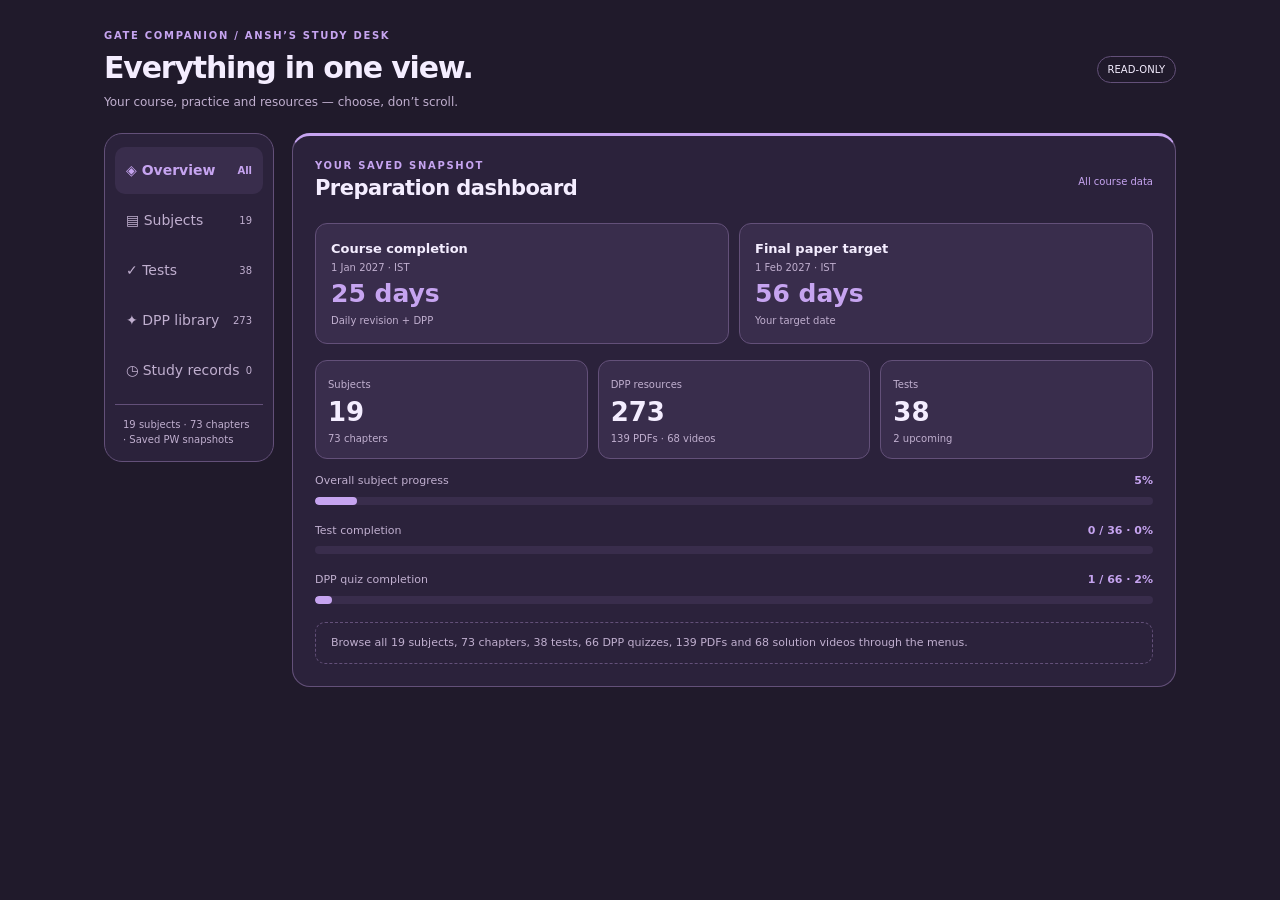
==== commit 22baaff3: "Unify preparation summary and simplify dashboard styling" ====
--- a/docs/dashboard.html
+++ b/docs/dashboard.html
@@ -1,10 +1,10 @@
 <!doctype html><html lang="en"><head><meta charset="utf-8"><meta name="viewport" content="width=device-width,initial-scale=1"><title>GATE study dashboard</title><style>
 :root{color-scheme:dark;--bg:#101d19;--panel:#1b2c25;--soft:#243c30;--ink:#f1f9f1;--muted:#a9c0b1;--line:#3e5b4a;--accent:#b7e5b5;--detail:#dfeedd;--detailink:#213e2a}html[data-theme=light]{color-scheme:light;--bg:#c9dbc9;--panel:#f0f6e9;--soft:#e1ecd9;--ink:#243f2b;--muted:#59705c;--line:#b0c6ac;--accent:#356c42;--detail:#fffaf0;--detailink:#314329}*{box-sizing:border-box}body{margin:0;font:14px/1.5 system-ui,sans-serif;background:var(--bg);color:var(--ink)}main{max-width:1120px;margin:auto;padding:28px 24px}header{display:flex;align-items:center;justify-content:space-between;gap:16px;margin-bottom:22px}.eyebrow{font-size:10px;letter-spacing:.17em;font-weight:800;color:var(--accent)}h1{font-size:30px;line-height:1.2;letter-spacing:-.04em;margin:7px 0}p{margin:0}.muted{color:var(--muted);font-size:12px}.tools{display:flex;align-items:center;gap:10px}.preview{font-size:10px;border:1px solid var(--line);padding:5px 10px;border-radius:99px;white-space:nowrap}button,select{font:inherit}button{cursor:pointer}#theme{border:1px solid var(--line);border-radius:9px;background:var(--soft);color:var(--ink);padding:9px 11px}.layout{display:grid;grid-template-columns:170px minmax(0,1fr);gap:18px}.nav{background:var(--panel);border:1px solid var(--line);border-radius:18px;padding:10px;align-self:start}.nav button{width:100%;display:flex;align-items:center;justify-content:space-between;text-align:left;border:0;border-radius:10px;background:transparent;color:var(--muted);padding:13px 11px;margin:3px 0}.nav button[aria-selected=true]{background:var(--soft);color:var(--accent);font-weight:750}.nav small{font-size:10px}.nav-note{padding:12px 8px 4px;font-size:10px;color:var(--muted);border-top:1px solid var(--line);margin-top:10px}.panel{--area:var(--accent);background:var(--panel);border:1px solid var(--line);border-top:3px solid var(--area);border-radius:18px;padding:22px;min-width:0}.panel.tests{--area:#f3c885}.panel.dpp{--area:#a6d2f5}html[data-theme=light] .panel.tests{--area:#9b6923}html[data-theme=light] .panel.dpp{--area:#3c729a}.panel-head{display:flex;justify-content:space-between;align-items:center;gap:15px;margin-bottom:18px}h2{font-size:21px;margin:0;letter-spacing:-.025em}.scope{font-size:10px;color:var(--area);text-align:right}.filters{display:grid;grid-template-columns:repeat(2,minmax(0,1fr));gap:12px;margin-bottom:16px}label{font-size:10px;font-weight:750;color:var(--muted)}select{display:block;margin-top:5px;width:100%;min-width:0;border:1px solid var(--line);background:var(--soft);color:var(--ink);padding:10px;border-radius:9px;font-size:12px;min-height:42px}.wide{grid-column:1/-1}.stats{display:grid;grid-template-columns:repeat(3,minmax(0,1fr));gap:10px}.stat{padding:12px;background:var(--soft);border:1px solid var(--line);border-radius:12px}.stat small{font-size:10px;color:var(--muted)}.stat strong{display:block;font-size:26px;line-height:1.45}.stat p{font-size:10px;color:var(--muted)}.meter{margin:14px 0 18px}.meter-label{display:flex;justify-content:space-between;gap:12px;font-size:11px;color:var(--muted);margin-bottom:7px}.meter-label strong{color:var(--area)}.track{height:8px;background:var(--soft);border-radius:99px;overflow:hidden}.fill{background:var(--area);height:100%;border-radius:99px}.detail{background:var(--detail);color:var(--detailink);padding:17px;border-radius:12px}.detail h3{font-size:18px;margin:8px 0 12px;line-height:1.35;overflow-wrap:anywhere}.tag{display:inline-block;padding:3px 8px;border:1px solid #9fb99b;border-radius:6px;font-size:9px;letter-spacing:.06em;font-weight:750}.facts{display:grid;grid-template-columns:repeat(3,minmax(0,1fr));gap:12px}.fact small{display:block;font-size:10px;opacity:.7}.fact strong{font-size:13px;font-weight:650;overflow-wrap:anywhere}.source{margin-top:12px;font-size:10px;color:var(--muted);line-height:1.6}.deadlines{display:grid;grid-template-columns:1fr 1fr;gap:10px;margin-bottom:16px}.deadline{padding:15px;border:1px solid var(--line);border-radius:12px;background:var(--soft)}.deadline h3{font-size:13px;margin:0 0 2px}.deadline .days{font-size:25px;font-weight:750;color:var(--accent)}.deadline small{font-size:10px;color:var(--muted);display:block}.overview-meters{margin-top:18px}.overview-meters .meter{margin-bottom:16px}.coverage{padding:12px 15px;border:1px dashed var(--line);border-radius:10px;font-size:11px;color:var(--muted);margin-top:15px}.empty{font-size:13px;line-height:1.6}.mobile-nav{display:none}footer{margin:18px 0 0;font-size:10px;color:var(--muted);text-align:center}button:focus-visible,select:focus-visible{outline:3px solid var(--area,var(--accent));outline-offset:3px}@media(max-width:650px){main{padding:20px 14px}.layout{grid-template-columns:1fr;gap:12px}.nav{display:none}.mobile-nav{display:block;margin-bottom:14px}.panel{padding:16px}.tools{flex-direction:column;gap:5px;align-items:end}h1{font-size:24px}.stat{padding:10px}.stat strong{font-size:22px}.facts{grid-template-columns:repeat(2,minmax(0,1fr))}.detail h3{font-size:16px}.deadline{padding:11px}.deadline .days{font-size:22px}.panel-head{align-items:start}.scope{max-width:100px}.filters{gap:10px}.source{font-size:10px}}@media(prefers-reduced-motion:reduce){*{scroll-behavior:auto}}
-</style></head><body><main><header><div><p class="eyebrow">GATE COMPANION / ANSH’S STUDY DESK</p><h1>Everything in one view.</h1><p class="muted">Your course, practice and resources — choose, don’t scroll.</p></div><div class="tools"><span class="preview">READ-ONLY</span><button id="theme">Light mode</button></div></header><label class="mobile-nav">Dashboard section<select id="mobileSection"></select></label><div class="layout"><nav class="nav" aria-label="Dashboard sections"></nav><section id="panel" class="panel" aria-labelledby="title"><div class="panel-head"><div><p class="eyebrow" id="kicker"></p><h2 id="title"></h2></div><span class="scope" id="scope"></span></div><div id="content"></div></section></div><footer>Published progress · Item details use the saved PW capture</footer></main><script id="data" type="application/json">{"state":{"subjects":[{"name":"Theory of Computation","progress":36},{"name":"Database Management System","progress":26},{"name":"Operating Systems","progress":11},{"name":"Compiler Design","progress":0},{"name":"General Aptitude","progress":0},{"name":"Data Structure & Programming","progress":0},{"name":"C Programming","progress":0},{"name":"Computer Networks","progress":0},{"name":"Digital Logic","progress":0},{"name":"Verbal Aptitude","progress":0},{"name":"Discrete Mathematics","progress":null},{"name":"Algorithms","progress":null},{"name":"Probability and Statistics","progress":null},{"name":"Linear Algebra","progress":0},{"name":"Computer Organization and Architecture","progress":0},{"name":"Calculus and Optimization","progress":0},{"name":"Fundamental of C Language","progress":0},{"name":"Basics of Computer System","progress":0},{"name":"Foundation of Engineering Math","progress":0}],"sessions":[],"tests":[],"updatedAt":"2026-10-13T11:09:43.837Z","pw":{"batchId":"6a6db276dcb67d138689a93d","tests":[{"name":"Mock Test 05","subject":"Full syllabus mock","attempts":0,"status":"not-started"},{"name":"Mock Test 04","subject":"Full syllabus mock","attempts":0,"status":"not-started"},{"name":"Mock Test 03","subject":"Full syllabus mock","attempts":0,"status":"not-started"},{"name":"Mock Test 02","subject":"Full syllabus mock","attempts":0,"status":"not-started"},{"name":"Mock Test 01","subject":"Full syllabus mock","attempts":0,"status":"not-started"},{"name":"Digital Logic : Full Syllabus Test","subject":"Digital Logic","attempts":0,"status":"not-started"},{"name":"Digital Logic : Weekly Test 03","subject":"Digital Logic","attempts":0,"status":"not-started"},{"name":"Digital Logic : Weekly Test 02","subject":"Digital Logic","attempts":0,"status":"not-started"},{"name":"Digital Logic : Weekly Test 01","subject":"Digital Logic","attempts":0,"status":"not-started"},{"name":"Verbal Aptitude : Full Syllabus Test","subject":"Verbal Aptitude","attempts":0,"status":"not-started"},{"name":"Linear Algebra : Weekly Test 01","subject":"Linear Algebra","attempts":0,"status":"not-started"},{"name":"C Programming : Weekly Test 05","subject":"C Programming","attempts":0,"status":"not-started"},{"name":"C Programming : Weekly Test 04","subject":"C Programming","attempts":0,"status":"not-started"},{"name":"C Programming : Weekly Test 03","subject":"C Programming","attempts":0,"status":"not-started"},{"name":"C Programming : Weekly Test 02","subject":"C Programming","attempts":0,"status":"not-started"},{"name":"C Programming : Weekly Test 01","subject":"C Programming","attempts":0,"status":"not-started"},{"name":"Database Management System : Weekly Test 01","subject":"Database Management System","attempts":0,"status":"not-started"},{"name":"Theory of Computation : Weekly Test 03","subject":"Theory of Computation","attempts":0,"status":"not-started"},{"name":"Theory of Computation : Weekly Test 02","subject":"Theory of Computation","attempts":0,"status":"not-started"},{"name":"Theory of Computation : Weekly Test 01","subject":"Theory of Computation","attempts":0,"status":"not-started"},{"name":"Computer Organization and Architecture : Weekly Test 07","subject":"Computer Organization and Architecture","attempts":0,"status":"not-started"},{"name":"Computer Organization and Architecture : Weekly Test 06","subject":"Computer Organization and Architecture","attempts":0,"status":"not-started"},{"name":"Computer Organization and Architecture : Weekly Test 05","subject":"Computer Organization and Architecture","attempts":0,"status":"not-started"},{"name":"Computer Organization and Architecture : Weekly Test 04","subject":"Computer Organization and Architecture","attempts":0,"status":"not-started"},{"name":"Computer Organization and Architecture : Weekly Test 03","subject":"Computer Organization and Architecture","attempts":0,"status":"not-started"},{"name":"Computer Organization and Architecture : Weekly Test 02","subject":"Computer Organization and Architecture","attempts":0,"status":"not-started"},{"name":"Computer Organization and Architecture : Weekly Test 01","subject":"Computer Organization and Architecture","attempts":0,"status":"not-started"},{"name":"Operating Systems : Weekly Test 01","subject":"Operating Systems","attempts":0,"status":"not-started"},{"name":"General Aptitude : Weekly Test 01","subject":"General Aptitude","attempts":0,"status":"not-started"},{"name":"General Aptitude : Weekly Test 02","subject":"General Aptitude","attempts":0,"status":"upcoming"},{"name":"General Aptitude : Weekly Test 03","subject":"General Aptitude","attempts":0,"status":"upcoming"},{"name":"Database Management System : Weekly Test 02","subject":"Database Management System","attempts":0,"status":"not-started"},{"name":"Database Management System : Weekly Test 03","subject":"Database Management System","attempts":0,"status":"not-started"},{"name":"Database Management System : Weekly Test 04","subject":"Database Management System","attempts":0,"status":"not-started"},{"name":"Operating Systems : Weekly Test 02","subject":"Operating Systems","attempts":0,"status":"not-started"},{"name":"Theory of Computation : Weekly Test 05","subject":"Theory of Computation","attempts":0,"status":"not-started"},{"name":"Theory of Computation : Weekly Test 04","subject":"Theory of Computation","attempts":0,"status":"not-started"},{"name":"Operating Systems : Weekly Test 03","subject":"Operating Systems","attempts":0,"status":"not-started"}],"capturedAt":"2026-10-13T11:09:42.295Z","lastSyncedAt":"2026-10-13T11:09:43.837Z","dpp":{"batchId":"6a6db276dcb67d138689a93d","capturedAt":"2026-10-13T11:09:42.295Z","chapters":[{"id":"dpp-chapter:theory%20of%20computation:dfa","subject":"Theory of Computation","name":"DFA","lectureCompleted":7,"lectureTotal":7,"quizCompleted":1,"quizTotal":1},{"id":"dpp-chapter:theory%20of%20computation:regular%20expression","subject":"Theory of Computation","name":"Regular Expression","lectureCompleted":4,"lectureTotal":5,"quizCompleted":null,"quizTotal":null},{"id":"dpp-chapter:theory%20of%20computation:regular%20language","subject":"Theory of Computation","name":"Regular Language","lectureCompleted":0,"lectureTotal":3,"quizCompleted":0,"quizTotal":1},{"id":"dpp-chapter:theory%20of%20computation:grammar","subject":"Theory of Computation","name":"Grammar","lectureCompleted":1,"lectureTotal":5,"quizCompleted":0,"quizTotal":1},{"id":"dpp-chapter:theory%20of%20computation:pushdown%20automata%20and%20cfl","subject":"Theory of Computation","name":"Pushdown Automata and CFL","lectureCompleted":0,"lectureTotal":6,"quizCompleted":0,"quizTotal":1},{"id":"dpp-chapter:theory%20of%20computation:turing%20machine","subject":"Theory of Computation","name":"Turing Machine","lectureCompleted":0,"lectureTotal":3,"quizCompleted":0,"quizTotal":1},{"id":"dpp-chapter:database%20management%20system:ch%2001%20%3A%20relational%20model%20and%20normal%20forms","subject":"Database Management System","name":"CH 01 : Relational model and Normal forms","lectureCompleted":8,"lectureTotal":10,"quizCompleted":0,"quizTotal":1},{"id":"dpp-chapter:database%20management%20system:ch%2002%20%3A%20queries","subject":"Database Management System","name":"CH 02 : Queries","lectureCompleted":0,"lectureTotal":13,"quizCompleted":0,"quizTotal":1},{"id":"dpp-chapter:database%20management%20system:ch%2003%20%3A%20er%20model","subject":"Database Management System","name":"CH 03 : ER MODEL","lectureCompleted":0,"lectureTotal":3,"quizCompleted":0,"quizTotal":1},{"id":"dpp-chapter:compiler%20design:lexical%20analysis","subject":"Compiler Design","name":"Lexical Analysis","lectureCompleted":0,"lectureTotal":1,"quizCompleted":null,"quizTotal":null},{"id":"dpp-chapter:compiler%20design:parsing","subject":"Compiler Design","name":"Parsing","lectureCompleted":0,"lectureTotal":1,"quizCompleted":null,"quizTotal":null},{"id":"dpp-chapter:operating%20systems:basics%20of%20os","subject":"Operating Systems","name":"Basics of OS","lectureCompleted":1,"lectureTotal":1,"quizCompleted":null,"quizTotal":null},{"id":"dpp-chapter:operating%20systems:process%20management","subject":"Operating Systems","name":"Process Management","lectureCompleted":1,"lectureTotal":1,"quizCompleted":null,"quizTotal":null},{"id":"dpp-chapter:operating%20systems:cpu%20scheduling","subject":"Operating Systems","name":"CPU Scheduling","lectureCompleted":0,"lectureTotal":5,"quizCompleted":0,"quizTotal":1},{"id":"dpp-chapter:operating%20systems:multithreading","subject":"Operating Systems","name":"Multithreading","lectureCompleted":0,"lectureTotal":1,"quizCompleted":0,"quizTotal":1},{"id":"dpp-chapter:operating%20systems:process%20synchronization","subject":"Operating Systems","name":"Process Synchronization","lectureCompleted":0,"lectureTotal":6,"quizCompleted":0,"quizTotal":1},{"id":"dpp-chapter:operating%20systems:deadlock","subject":"Operating Systems","name":"Deadlock","lectureCompleted":0,"lectureTotal":3,"quizCompleted":null,"quizTotal":null},{"id":"dpp-chapter:general%20aptitude:quantitative%20aptitude","subject":"General Aptitude","name":"Quantitative Aptitude","lectureCompleted":0,"lectureTotal":16,"quizCompleted":0,"quizTotal":8},{"id":"dpp-chapter:general%20aptitude:analytical%20aptitude","subject":"General Aptitude","name":"Analytical Aptitude","lectureCompleted":0,"lectureTotal":6,"quizCompleted":0,"quizTotal":6},{"id":"dpp-chapter:general%20aptitude:spatial%20aptitude","subject":"General Aptitude","name":"Spatial Aptitude","lectureCompleted":0,"lectureTotal":2,"quizCompleted":0,"quizTotal":2},{"id":"dpp-chapter:data%20structure%20%26%20programming:array","subject":"Data Structure & Programming","name":"Array","lectureCompleted":0,"lectureTotal":1,"quizCompleted":null,"quizTotal":null},{"id":"dpp-chapter:c%20programming:ch%2001%20%3A%20language%20processor%20and%20tokens","subject":"C Programming","name":"CH 01 : Language Processor and Tokens","lectureCompleted":0,"lectureTotal":1,"quizCompleted":null,"quizTotal":null},{"id":"dpp-chapter:c%20programming:ch%2002%20%3A%20data%20types%20and%20operator","subject":"C Programming","name":"CH 02 : Data Types and Operator","lectureCompleted":0,"lectureTotal":5,"quizCompleted":0,"quizTotal":3},{"id":"dpp-chapter:c%20programming:ch%2003%20%3A%20control%20flow%20statement","subject":"C Programming","name":"CH 03 : Control Flow Statement","lectureCompleted":0,"lectureTotal":5,"quizCompleted":0,"quizTotal":2},{"id":"dpp-chapter:c%20programming:ch%2003%20%3A%20function%20%26%20storage%20class","subject":"C Programming","name":"CH 03 : Function & Storage Class","lectureCompleted":0,"lectureTotal":5,"quizCompleted":0,"quizTotal":4},{"id":"dpp-chapter:c%20programming:ch%2005%20%3A%20array%20and%20pointer","subject":"C Programming","name":"CH 05 : Array and Pointer","lectureCompleted":0,"lectureTotal":5,"quizCompleted":0,"quizTotal":3},{"id":"dpp-chapter:c%20programming:ch%2006%20%3A%20string","subject":"C Programming","name":"CH 06 : String","lectureCompleted":0,"lectureTotal":3,"quizCompleted":0,"quizTotal":1},{"id":"dpp-chapter:c%20programming:ch%2007%20%3A%20structure%20and%20union","subject":"C Programming","name":"CH 07 : Structure and Union","lectureCompleted":0,"lectureTotal":1,"quizCompleted":null,"quizTotal":null},{"id":"dpp-chapter:computer%20organization%20and%20architecture:ch%2001%20%3A%20basics%20of%20coa","subject":"Computer Organization and Architecture","name":"CH 01 : Basics of COA","lectureCompleted":0,"lectureTotal":4,"quizCompleted":0,"quizTotal":1},{"id":"dpp-chapter:computer%20organization%20and%20architecture:ch%2002%20%3A%20instruction%20%26%20addressing%20modes","subject":"Computer Organization and Architecture","name":"CH 02 : Instruction & Addressing Modes","lectureCompleted":0,"lectureTotal":5,"quizCompleted":0,"quizTotal":2},{"id":"dpp-chapter:computer%20organization%20and%20architecture:ch%2003%20%3A%20cpu%20%26%20control%20unit","subject":"Computer Organization and Architecture","name":"CH 03 : CPU & Control Unit","lectureCompleted":0,"lectureTotal":3,"quizCompleted":0,"quizTotal":1},{"id":"dpp-chapter:computer%20organization%20and%20architecture:ch%2004%20%3A%20floating%20point%20representation","subject":"Computer Organization and Architecture","name":"CH 04 : Floating Point Representation","lectureCompleted":0,"lectureTotal":2,"quizCompleted":0,"quizTotal":1},{"id":"dpp-chapter:computer%20organization%20and%20architecture:ch%2005%20%3A%20io%20organization","subject":"Computer Organization and Architecture","name":"CH 05 : IO Organization","lectureCompleted":0,"lectureTotal":3,"quizCompleted":0,"quizTotal":1},{"id":"dpp-chapter:computer%20organization%20and%20architecture:ch%2006%20%3A%20memory%20organzation","subject":"Computer Organization and Architecture","name":"CH 06 : Memory Organzation","lectureCompleted":0,"lectureTotal":2,"quizCompleted":0,"quizTotal":1},{"id":"dpp-chapter:computer%20organization%20and%20architecture:ch%2007%20%3A%20cache%20organization","subject":"Computer Organization and Architecture","name":"CH 07 : Cache Organization","lectureCompleted":0,"lectureTotal":9,"quizCompleted":0,"quizTotal":2},{"id":"dpp-chapter:computer%20organization%20and%20architecture:ch%2008%20%3A%20pipeline%20processing","subject":"Computer Organization and Architecture","name":"CH 08 : Pipeline Processing","lectureCompleted":0,"lectureTotal":5,"quizCompleted":0,"quizTotal":1},{"id":"dpp-chapter:computer%20networks:ch%2001%20%3A%20introduction","subject":"Computer Networks","name":"CH 01 : Introduction","lectureCompleted":0,"lectureTotal":4,"quizCompleted":0,"quizTotal":1},{"id":"dpp-chapter:computer%20networks:ch%2002%20%3A%20network%20delays","subject":"Computer Networks","name":"CH 02 : Network Delays","lectureCompleted":0,"lectureTotal":4,"quizCompleted":0,"quizTotal":1},{"id":"dpp-chapter:computer%20networks:ch%2003%20%3A%20flow%20control","subject":"Computer Networks","name":"CH 03 : Flow Control","lectureCompleted":0,"lectureTotal":8,"quizCompleted":0,"quizTotal":1},{"id":"dpp-chapter:computer%20networks:ch%2004%20%3A%20transport%20layer","subject":"Computer Networks","name":"CH 04 : Transport Layer","lectureCompleted":0,"lectureTotal":15,"quizCompleted":0,"quizTotal":2},{"id":"dpp-chapter:computer%20networks:ch%2005%20%3A%20application%20layer","subject":"Computer Networks","name":"CH 05 : Application Layer","lectureCompleted":0,"lectureTotal":6,"quizCompleted":0,"quizTotal":1},{"id":"dpp-chapter:computer%20networks:ch%2006%20%3A%20ipv4%20address","subject":"Computer Networks","name":"CH 06 : IPv4 Address","lectureCompleted":0,"lectureTotal":11,"quizCompleted":0,"quizTotal":1},{"id":"dpp-chapter:computer%20networks:ch%2007%20%3A%20ipv4%20header","subject":"Computer Networks","name":"CH 07 : IPv4 Header","lectureCompleted":0,"lectureTotal":7,"quizCompleted":0,"quizTotal":1},{"id":"dpp-chapter:computer%20networks:ch%2008%20%3A%20routing","subject":"Computer Networks","name":"CH 08 : Routing","lectureCompleted":0,"lectureTotal":5,"quizCompleted":0,"quizTotal":1},{"id":"dpp-chapter:computer%20networks:ch%2009%20%3A%20error%20control","subject":"Computer Networks","name":"CH 09 : Error Control","lectureCompleted":0,"lectureTotal":8,"quizCompleted":0,"quizTotal":1},{"id":"dpp-chapter:computer%20networks:ch%2010%20%3A%20mac%20sublayer","subject":"Computer Networks","name":"CH 10 : MAC Sublayer","lectureCompleted":0,"lectureTotal":1,"quizCompleted":null,"quizTotal":null},{"id":"dpp-chapter:linear%20algebra:ch%2001%20%3A%20basics%20of%20determinants%20matrices","subject":"Linear Algebra","name":"CH 01 : Basics of Determinants Matrices","lectureCompleted":0,"lectureTotal":3,"quizCompleted":null,"quizTotal":null},{"id":"dpp-chapter:linear%20algebra:ch%2002%20%3A%20rank%20and%20system%20of%20equation","subject":"Linear Algebra","name":"CH 02 : Rank and System of Equation","lectureCompleted":0,"lectureTotal":5,"quizCompleted":null,"quizTotal":null},{"id":"dpp-chapter:linear%20algebra:ch%2003%20%3A%20eigen%20values%20and%20eigen%20vectors","subject":"Linear Algebra","name":"CH 03 : Eigen Values and Eigen Vectors","lectureCompleted":0,"lectureTotal":5,"quizCompleted":null,"quizTotal":null},{"id":"dpp-chapter:digital%20logic:ch%2001%20%3A%20boolean%20theorems%20and%20gates","subject":"Digital Logic","name":"CH 01 : Boolean Theorems and Gates","lectureCompleted":0,"lectureTotal":15,"quizCompleted":0,"quizTotal":1},{"id":"dpp-chapter:digital%20logic:ch%2002%20%3A%20combinational%20circuit","subject":"Digital Logic","name":"CH 02 : COMBINATIONAL CIRCUIT","lectureCompleted":0,"lectureTotal":14,"quizCompleted":0,"quizTotal":1},{"id":"dpp-chapter:digital%20logic:ch%2003%20%3A%20sequential%20circuit","subject":"Digital Logic","name":"CH 03 : SEQUENTIAL CIRCUIT","lectureCompleted":0,"lectureTotal":12,"quizCompleted":0,"quizTotal":1},{"id":"dpp-chapter:digital%20logic:ch%2004%20%3A%20miscellaneous%20topics","subject":"Digital Logic","name":"CH 04 : MISCELLANEOUS TOPICS","lectureCompleted":0,"lectureTotal":10,"quizCompleted":null,"quizTotal":null},{"id":"dpp-chapter:digital%20logic:tabular%20method%20%E2%80%93%20quine%20mccluskey%20method:ch-05","subject":"Digital Logic","name":"Tabular Method – Quine McCluskey Method","lectureCompleted":0,"lectureTotal":1,"quizCompleted":null,"quizTotal":null},{"id":"dpp-chapter:digital%20logic:tabular%20method%20%E2%80%93%20quine%20mccluskey%20method:ch-06","subject":"Digital Logic","name":"Tabular Method – Quine McCluskey Method","lectureCompleted":null,"lectureTotal":null,"quizCompleted":null,"quizTotal":null},{"id":"dpp-chapter:verbal%20aptitude:ch%2001%20%3A%20parts%20of%20speech","subject":"Verbal Aptitude","name":"CH 01 : Parts of speech","lectureCompleted":0,"lectureTotal":2,"quizCompleted":0,"quizTotal":1},{"id":"dpp-chapter:verbal%20aptitude:ch%2002%20%3A%20vocabulary","subject":"Verbal Aptitude","name":"CH 02 : Vocabulary","lectureCompleted":0,"lectureTotal":2,"quizCompleted":0,"quizTotal":1},{"id":"dpp-chapter:verbal%20aptitude:ch%2003%20%3A%20reading%20comprehension%20and%20miscellaneous","subject":"Verbal Aptitude","name":"CH 03 : Reading Comprehension and Miscellaneous","lectureCompleted":0,"lectureTotal":1,"quizCompleted":0,"quizTotal":1},{"id":"dpp-chapter:fundamental%20of%20c%20language:ch%2001%20%3A%20introduction","subject":"Fundamental of C Language","name":"CH 01 : Introduction","lectureCompleted":0,"lectureTotal":2,"quizCompleted":null,"quizTotal":null},{"id":"dpp-chapter:fundamental%20of%20c%20language:ch%2002%20%3A%20data%20types%20%26%20operators","subject":"Fundamental of C Language","name":"CH 02 : Data Types & Operators","lectureCompleted":0,"lectureTotal":5,"quizCompleted":null,"quizTotal":null},{"id":"dpp-chapter:fundamental%20of%20c%20language:ch%2003%20%3A%20control%20flow%20statement","subject":"Fundamental of C Language","name":"CH 03 : Control Flow Statement","lectureCompleted":0,"lectureTotal":3,"quizCompleted":null,"quizTotal":null},{"id":"dpp-chapter:fundamental%20of%20c%20language:ch%2004%20%3A%20function%20%26%20storage%20class","subject":"Fundamental of C Language","name":"CH 04 : Function & Storage Class","lectureCompleted":0,"lectureTotal":4,"quizCompleted":null,"quizTotal":null},{"id":"dpp-chapter:fundamental%20of%20c%20language:ch%2005%20%3A%20array%20%26%20pointer","subject":"Fundamental of C Language","name":"CH 05 : Array & Pointer","lectureCompleted":0,"lectureTotal":4,"quizCompleted":null,"quizTotal":null},{"id":"dpp-chapter:fundamental%20of%20c%20language:ch%2006%20%3A%20string%20%26%20structure","subject":"Fundamental of C Language","name":"CH 06 : String & Structure","lectureCompleted":0,"lectureTotal":2,"quizCompleted":null,"quizTotal":null},{"id":"dpp-chapter:basics%20of%20computer%20system:ch%2001%20%3A%20basics%20of%20computer%20system","subject":"Basics of Computer System","name":"CH 01 : Basics Of Computer System","lectureCompleted":0,"lectureTotal":10,"quizCompleted":null,"quizTotal":null},{"id":"dpp-chapter:foundation%20of%20engineering%20math:ch%2001%20%3A%20prerequisites%20of%20engineering%20mathematics","subject":"Foundation of Engineering Math","name":"CH 01 : Prerequisites of Engineering Mathematics","lectureCompleted":0,"lectureTotal":25,"quizCompleted":null,"quizTotal":null},{"id":"dpp-chapter:calculus%20and%20optimization:ch%2001%20%3A%20functions%20and%20graphs","subject":"Calculus and Optimization","name":"CH 01 : Functions and Graphs","lectureCompleted":0,"lectureTotal":3,"quizCompleted":null,"quizTotal":null},{"id":"dpp-chapter:calculus%20and%20optimization:ch%2002%20%3A%20limit%2C%20continuity%20and%20differentiability","subject":"Calculus and Optimization","name":"CH 02 : Limit, Continuity and Differentiability","lectureCompleted":0,"lectureTotal":5,"quizCompleted":null,"quizTotal":null},{"id":"dpp-chapter:calculus%20and%20optimization:ch%2003%20%3A%20taylor%20and%20maclaurin%20series","subject":"Calculus and Optimization","name":"CH 03 : Taylor and Maclaurin Series","lectureCompleted":0,"lectureTotal":1,"quizCompleted":null,"quizTotal":null},{"id":"dpp-chapter:calculus%20and%20optimization:ch%2004%20%3A%20mean%20value%20theorems","subject":"Calculus and Optimization","name":"CH 04 : Mean Value Theorems","lectureCompleted":0,"lectureTotal":2,"quizCompleted":null,"quizTotal":null},{"id":"dpp-chapter:calculus%20and%20optimization:ch%2005%20%3A%20derivatives%20and%20their%20types","subject":"Calculus and Optimization","name":"CH 05 : Derivatives and Their Types","lectureCompleted":0,"lectureTotal":3,"quizCompleted":null,"quizTotal":null},{"id":"dpp-chapter:calculus%20and%20optimization:ch%2006%20%3A%20maxima%20and%20minima","subject":"Calculus and Optimization","name":"CH 06 : Maxima and Minima","lectureCompleted":0,"lectureTotal":3,"quizCompleted":null,"quizTotal":null},{"id":"dpp-chapter:calculus%20and%20optimization:ch%2007%20%3A%20integration","subject":"Calculus and Optimization","name":"CH 07 : Integration","lectureCompleted":0,"lectureTotal":2,"quizCompleted":null,"quizTotal":null}],"resources":[{"id":"dpp-resource:pdf:general%20aptitude:quantitative%20aptitude:quantitative%20aptitude%20%3A%20dpp%20of%20lec%2011","subject":"General Aptitude","chapter":"Quantitative Aptitude","type":"pdf","title":"Quantitative Aptitude : DPP of Lec 11","releaseLabel":"6 Oct","details":"","status":"unknown","capturedAt":"2026-10-13T10:09:20.347Z"},{"id":"dpp-resource:pdf:general%20aptitude:quantitative%20aptitude:quantitative%20aptitude%20%3A%20dpp%20of%20lec%2011%20discussion%20notes","subject":"General Aptitude","chapter":"Quantitative Aptitude","type":"pdf","title":"Quantitative Aptitude : DPP of Lec 11 Discussion Notes","releaseLabel":"6 Oct","details":"","status":"unknown","capturedAt":"2026-10-13T10:09:20.347Z"},{"id":"dpp-resource:pdf:general%20aptitude:quantitative%20aptitude:quantitative%20aptitude%20%3A%20dpp%20of%20lec%209","subject":"General Aptitude","chapter":"Quantitative Aptitude","type":"pdf","title":"Quantitative Aptitude : DPP of Lec 9","releaseLabel":"25 Sep","details":"","status":"unknown","capturedAt":"2026-10-13T10:09:20.347Z"},{"id":"dpp-resource:pdf:general%20aptitude:quantitative%20aptitude:quantitative%20aptitude%20%3A%20dpp%20of%20lec%208","subject":"General Aptitude","chapter":"Quantitative Aptitude","type":"pdf","title":"Quantitative Aptitude : DPP of Lec 8","releaseLabel":"24 Sep","details":"","status":"unknown","capturedAt":"2026-10-13T10:09:20.347Z"},{"id":"dpp-resource:pdf:general%20aptitude:quantitative%20aptitude:quantitative%20aptitude%20%3A%20dpp%20of%20lec%206","subject":"General Aptitude","chapter":"Quantitative Aptitude","type":"pdf","title":"Quantitative Aptitude : DPP of Lec 6","releaseLabel":"22 Sep","details":"","status":"unknown","capturedAt":"2026-10-13T10:09:20.347Z"},{"id":"dpp-resource:pdf:general%20aptitude:quantitative%20aptitude:quantitative%20aptitude%20%3A%20dpp%20of%20lec%206%20discussion%20notes","subject":"General Aptitude","chapter":"Quantitative Aptitude","type":"pdf","title":"Quantitative Aptitude : DPP of Lec 6 Discussion Notes","releaseLabel":"22 Sep","details":"","status":"unknown","capturedAt":"2026-10-13T10:09:20.347Z"},{"id":"dpp-resource:pdf:general%20aptitude:quantitative%20aptitude:quantitative%20aptitude%20%3A%20dpp%20of%20lec%204","subject":"General Aptitude","chapter":"Quantitative Aptitude","type":"pdf","title":"Quantitative Aptitude : DPP of Lec 4","releaseLabel":"19 Sep","details":"","status":"unknown","capturedAt":"2026-10-13T10:09:20.347Z"},{"id":"dpp-resource:pdf:general%20aptitude:quantitative%20aptitude:quantitative%20aptitude%20%3A%20dpp%20of%20lec%204%20discussion%20notes","subject":"General Aptitude","chapter":"Quantitative Aptitude","type":"pdf","title":"Quantitative Aptitude : DPP of Lec 4 Discussion Notes","releaseLabel":"19 Sep","details":"","status":"unknown","capturedAt":"2026-10-13T10:09:20.347Z"},{"id":"dpp-resource:pdf:general%20aptitude:quantitative%20aptitude:quantitative%20aptitude%20%3A%20dpp%20of%20lec%203","subject":"General Aptitude","chapter":"Quantitative Aptitude","type":"pdf","title":"Quantitative Aptitude : DPP of Lec 3","releaseLabel":"17 Sep","details":"","status":"unknown","capturedAt":"2026-10-13T10:09:20.347Z"},{"id":"dpp-resource:pdf:general%20aptitude:quantitative%20aptitude:quantitative%20aptitude%20%3A%20dpp%20of%20lec%203%20discussion%20notes","subject":"General Aptitude","chapter":"Quantitative Aptitude","type":"pdf","title":"Quantitative Aptitude : DPP of Lec 3 Discussion Notes","releaseLabel":"17 Sep","details":"","status":"unknown","capturedAt":"2026-10-13T10:09:20.347Z"},{"id":"dpp-resource:pdf:general%20aptitude:quantitative%20aptitude:quantitative%20aptitude%20%3A%20dpp%20of%20lec%202","subject":"General Aptitude","chapter":"Quantitative Aptitude","type":"pdf","title":"Quantitative Aptitude : DPP of Lec 2","releaseLabel":"16 Sep","details":"","status":"unknown","capturedAt":"2026-10-13T10:09:20.347Z"},{"id":"dpp-resource:pdf:general%20aptitude:quantitative%20aptitude:quantitative%20aptitude%20%3A%20dpp%20of%20lec%202%20discussion%20notes","subject":"General Aptitude","chapter":"Quantitative Aptitude","type":"pdf","title":"Quantitative Aptitude : DPP of Lec 2 Discussion Notes","releaseLabel":"16 Sep","details":"","status":"unknown","capturedAt":"2026-10-13T10:09:20.347Z"},{"id":"dpp-resource:pdf:general%20aptitude:quantitative%20aptitude:quantitative%20aptitude%20%3A%20dpp%20of%20lec%201","subject":"General Aptitude","chapter":"Quantitative Aptitude","type":"pdf","title":"Quantitative Aptitude : DPP of Lec 1","releaseLabel":"15 Sep","details":"","status":"unknown","capturedAt":"2026-10-13T10:09:20.347Z"},{"id":"dpp-resource:pdf:general%20aptitude:quantitative%20aptitude:quantitative%20aptitude%20%3A%20dpp%20of%20lec%201%20discussion%20notes","subject":"General Aptitude","chapter":"Quantitative Aptitude","type":"pdf","title":"Quantitative Aptitude : DPP of Lec 1 Discussion Notes","releaseLabel":"15 Sep","details":"","status":"unknown","capturedAt":"2026-10-13T10:09:20.347Z"},{"id":"dpp-resource:video:general%20aptitude:quantitative%20aptitude:quantitative%20aptitude%20%3A%20dpp%20of%20lec%2011%20discussion","subject":"General Aptitude","chapter":"Quantitative Aptitude","type":"video","title":"Quantitative Aptitude : DPP of Lec 11 Discussion","releaseLabel":"6 Oct 2026","details":"","status":"unknown","capturedAt":"2026-10-13T10:09:20.347Z"},{"id":"dpp-resource:video:general%20aptitude:quantitative%20aptitude:quantitative%20aptitude%20%3A%20dpp%20of%20lec%206%20discussion","subject":"General Aptitude","chapter":"Quantitative Aptitude","type":"video","title":"Quantitative Aptitude : DPP of Lec 6 Discussion","releaseLabel":"22 Sep 2026","details":"","status":"unknown","capturedAt":"2026-10-13T10:09:20.347Z"},{"id":"dpp-resource:video:general%20aptitude:quantitative%20aptitude:quantitative%20aptitude%20%3A%20dpp%20of%20lec%204%20discussion","subject":"General Aptitude","chapter":"Quantitative Aptitude","type":"video","title":"Quantitative Aptitude : DPP of Lec 4 Discussion","releaseLabel":"19 Sep 2026","details":"","status":"unknown","capturedAt":"2026-10-13T10:09:20.347Z"},{"id":"dpp-resource:video:general%20aptitude:quantitative%20aptitude:quantitative%20aptitude%20%3A%20dpp%20of%20lec%203%20discussion","subject":"General Aptitude","chapter":"Quantitative Aptitude","type":"video","title":"Quantitative Aptitude : DPP of Lec 3 Discussion","releaseLabel":"17 Sep 2026","details":"","status":"unknown","capturedAt":"2026-10-13T10:09:20.347Z"},{"id":"dpp-resource:video:general%20aptitude:quantitative%20aptitude:quantitative%20aptitude%20%3A%20dpp%20of%20lec%202%20discussion","subject":"General Aptitude","chapter":"Quantitative Aptitude","type":"video","title":"Quantitative Aptitude : DPP of Lec 2 Discussion","releaseLabel":"16 Sep 2026","details":"","status":"unknown","capturedAt":"2026-10-13T10:09:20.347Z"},{"id":"dpp-resource:video:general%20aptitude:quantitative%20aptitude:quantitative%20aptitude%20%3A%20dpp%20of%20lec%201%20discussion","subject":"General Aptitude","chapter":"Quantitative Aptitude","type":"video","title":"Quantitative Aptitude : DPP of Lec 1 Discussion","releaseLabel":"15 Sep 2026","details":"","status":"unknown","capturedAt":"2026-10-13T10:09:20.347Z"},{"id":"dpp-resource:pdf:calculus%20and%20optimization:ch%2002%20%3A%20limit%2C%20continuity%20and%20differentiability:limit%20continuity%20and%20differentiability%20%3A%20dpp%2001","subject":"Calculus and Optimization","chapter":"CH 02 : Limit, Continuity and Differentiability","type":"pdf","title":"Limit Continuity and Differentiability : DPP 01","releaseLabel":"23 Jan","details":"","status":"unknown","capturedAt":"2026-10-13T10:09:20.347Z"},{"id":"dpp-resource:pdf:calculus%20and%20optimization:ch%2002%20%3A%20limit%2C%20continuity%20and%20differentiability:limit%20continuity%20and%20differentiability%20%3A%20dpp%2001%20discussion%20notes","subject":"Calculus and Optimization","chapter":"CH 02 : Limit, Continuity and Differentiability","type":"pdf","title":"Limit Continuity and Differentiability : DPP 01 Discussion Notes","releaseLabel":"23 Jan","details":"","status":"unknown","capturedAt":"2026-10-13T10:09:20.347Z"},{"id":"dpp-resource:video:calculus%20and%20optimization:ch%2002%20%3A%20limit%2C%20continuity%20and%20differentiability:limit%2C%20continuity%20and%20differentiability%20%3A%20dpp%2001%20discussion","subject":"Calculus and Optimization","chapter":"CH 02 : Limit, Continuity and Differentiability","type":"video","title":"Limit, Continuity and Differentiability : DPP 01 Discussion","releaseLabel":"23 Jan 2026","details":"","status":"unknown","capturedAt":"2026-10-13T10:09:20.347Z"},{"id":"dpp-resource:pdf:calculus%20and%20optimization:ch%2005%20%3A%20derivatives%20and%20their%20types:derivatives%20and%20their%20types%20%3A%20dpp%2001","subject":"Calculus and Optimization","chapter":"CH 05 : Derivatives and Their Types","type":"pdf","title":"Derivatives and Their Types : DPP 01","releaseLabel":"4 Feb","details":"","status":"unknown","capturedAt":"2026-10-13T10:09:20.347Z"},{"id":"dpp-resource:pdf:calculus%20and%20optimization:ch%2005%20%3A%20derivatives%20and%20their%20types:derivatives%20and%20their%20types%20%3A%20dpp%2001%20discussion%20notes","subject":"Calculus and Optimization","chapter":"CH 05 : Derivatives and Their Types","type":"pdf","title":"Derivatives and Their Types : DPP 01 Discussion Notes","releaseLabel":"4 Feb","details":"","status":"unknown","capturedAt":"2026-10-13T10:09:20.347Z"},{"id":"dpp-resource:video:calculus%20and%20optimization:ch%2005%20%3A%20derivatives%20and%20their%20types:derivatives%20and%20their%20types%20%3A%20dpp%2001%20discussion","subject":"Calculus and Optimization","chapter":"CH 05 : Derivatives and Their Types","type":"video","title":"Derivatives and Their Types : DPP 01 Discussion","releaseLabel":"4 Feb 2026","details":"","status":"unknown","capturedAt":"2026-10-13T10:09:20.347Z"},{"id":"dpp-resource:quiz:theory%20of%20computation:dfa:dfa%20%3A%20dpp%2001%20quiz","subject":"Theory of Computation","chapter":"DFA","type":"quiz","title":"DFA : DPP 01 Quiz","releaseLabel":"8 Sep","details":"13 Qs • 20 Marks • Earn 13","status":"completed","capturedAt":"2026-10-13T10:09:20.347Z"},{"id":"dpp-resource:pdf:theory%20of%20computation:dfa:dfa%20%3A%20dpp%2001","subject":"Theory of Computation","chapter":"DFA","type":"pdf","title":"DFA : DPP 01","releaseLabel":"8 Sep","details":"","status":"unknown","capturedAt":"2026-10-13T10:09:20.347Z"},{"id":"dpp-resource:pdf:theory%20of%20computation:dfa:dfa%20%3A%20dpp%2001%20discussion%20notes","subject":"Theory of Computation","chapter":"DFA","type":"pdf","title":"DFA : DPP 01 Discussion Notes","releaseLabel":"8 Sep","details":"","status":"unknown","capturedAt":"2026-10-13T10:09:20.347Z"},{"id":"dpp-resource:video:theory%20of%20computation:dfa:dfa%20%3A%20dpp%2001%20discussion","subject":"Theory of Computation","chapter":"DFA","type":"video","title":"DFA : DPP 01 Discussion","releaseLabel":"8 Sep 2026","details":"","status":"unknown","capturedAt":"2026-10-13T10:09:20.347Z"},{"id":"dpp-resource:quiz:theory%20of%20computation:regular%20language:regular%20expression%20and%20regular%20language%20%3A%20dpp%2001%20quiz","subject":"Theory of Computation","chapter":"Regular Language","type":"quiz","title":"Regular Expression and Regular Language : DPP 01 Quiz","releaseLabel":"18 Sep","details":"11 Qs • 20 Marks • Earn 33","status":"pending","capturedAt":"2026-10-13T10:09:20.347Z"},{"id":"dpp-resource:pdf:theory%20of%20computation:regular%20language:regular%20expression%20and%20regular%20language%20%3A%20dpp%2001","subject":"Theory of Computation","chapter":"Regular Language","type":"pdf","title":"Regular Expression and Regular Language : DPP 01","releaseLabel":"18 Sep","details":"","status":"unknown","capturedAt":"2026-10-13T10:09:20.347Z"},{"id":"dpp-resource:pdf:theory%20of%20computation:regular%20language:regular%20expression%20and%20regular%20language%20%3A%20dpp%2001%20discussion%20notes","subject":"Theory of Computation","chapter":"Regular Language","type":"pdf","title":"Regular Expression and Regular Language : DPP 01 Discussion Notes","releaseLabel":"18 Sep","details":"","status":"unknown","capturedAt":"2026-10-13T10:09:20.347Z"},{"id":"dpp-resource:video:theory%20of%20computation:regular%20language:regular%20expression%20and%20regular%20language%20%3A%20dpp%2001%20discussion","subject":"Theory of Computation","chapter":"Regular Language","type":"video","title":"Regular Expression and Regular Language : DPP 01 Discussion","releaseLabel":"18 Sep 2026","details":"","status":"unknown","capturedAt":"2026-10-13T10:09:20.347Z"},{"id":"dpp-resource:quiz:theory%20of%20computation:grammar:grammar%20%3A%20dpp%2001%20quiz","subject":"Theory of Computation","chapter":"Grammar","type":"quiz","title":"Grammar : DPP 01 Quiz","releaseLabel":"25 Sep","details":"11 Qs • 20 Marks • Earn 33","status":"pending","capturedAt":"2026-10-13T10:09:20.347Z"},{"id":"dpp-resource:pdf:theory%20of%20computation:grammar:grammar%20%3A%20dpp%2001","subject":"Theory of Computation","chapter":"Grammar","type":"pdf","title":"Grammar : DPP 01","releaseLabel":"25 Sep","details":"","status":"unknown","capturedAt":"2026-10-13T10:09:20.347Z"},{"id":"dpp-resource:quiz:theory%20of%20computation:pushdown%20automata%20and%20cfl:pushdown%20automata%20and%20cfl%20%3A%20dpp%2001%20quiz","subject":"Theory of Computation","chapter":"Pushdown Automata and CFL","type":"quiz","title":"PUSHDOWN AUTOMATA and CFL : DPP 01 Quiz","releaseLabel":"6 Oct","details":"20 Qs • 30 Marks • Earn 60","status":"pending","capturedAt":"2026-10-13T10:09:20.347Z"},{"id":"dpp-resource:pdf:theory%20of%20computation:pushdown%20automata%20and%20cfl:pushdown%20automata%20and%20cfl%20%3A%20dpp%2001","subject":"Theory of Computation","chapter":"Pushdown Automata and CFL","type":"pdf","title":"PUSHDOWN AUTOMATA and CFL : DPP 01","releaseLabel":"6 Oct","details":"","status":"unknown","capturedAt":"2026-10-13T10:09:20.347Z"},{"id":"dpp-resource:pdf:theory%20of%20computation:pushdown%20automata%20and%20cfl:pushdown%20automata%20and%20cfl%20%3A%20dpp%2001%20discussion%20notes","subject":"Theory of Computation","chapter":"Pushdown Automata and CFL","type":"pdf","title":"PUSHDOWN AUTOMATA and CFL : DPP 01 Discussion Notes","releaseLabel":"6 Oct","details":"","status":"unknown","capturedAt":"2026-10-13T10:09:20.347Z"},{"id":"dpp-resource:video:theory%20of%20computation:pushdown%20automata%20and%20cfl:pushdown%20automata%20and%20cfl%20%3A%20dpp%2001%20discussion","subject":"Theory of Computation","chapter":"Pushdown Automata and CFL","type":"video","title":"PUSHDOWN AUTOMATA and CFL : DPP 01 Discussion","releaseLabel":"6 Oct 2026","details":"","status":"unknown","capturedAt":"2026-10-13T10:09:20.347Z"},{"id":"dpp-resource:quiz:theory%20of%20computation:turing%20machine:turing%20machine%20%3A%20dpp%2001%20quiz","subject":"Theory of Computation","chapter":"Turing Machine","type":"quiz","title":"Turing Machine : DPP 01 Quiz","releaseLabel":"9 Oct","details":"13 Qs • 24 Marks • Earn 39","status":"pending","capturedAt":"2026-10-13T10:09:20.347Z"},{"id":"dpp-resource:pdf:theory%20of%20computation:turing%20machine:turing%20machine%20%3A%20dpp%2001","subject":"Theory of Computation","chapter":"Turing Machine","type":"pdf","title":"Turing Machine : DPP 01","releaseLabel":"9 Oct","details":"","status":"unknown","capturedAt":"2026-10-13T10:09:20.347Z"},{"id":"dpp-resource:pdf:theory%20of%20computation:turing%20machine:turing%20machine%20%3A%20dpp%2001%20discussion%20notes","subject":"Theory of Computation","chapter":"Turing Machine","type":"pdf","title":"Turing Machine : DPP 01 Discussion Notes","releaseLabel":"9 Oct","details":"","status":"unknown","capturedAt":"2026-10-13T10:09:20.347Z"},{"id":"dpp-resource:video:theory%20of%20computation:turing%20machine:turing%20machine%20%3A%20dpp%2001%20discussion","subject":"Theory of Computation","chapter":"Turing Machine","type":"video","title":"Turing Machine : DPP 01 Discussion","releaseLabel":"9 Oct 2026","details":"","status":"unknown","capturedAt":"2026-10-13T10:09:20.347Z"},{"id":"dpp-resource:quiz:database%20management%20system:ch%2001%20%3A%20relational%20model%20and%20normal%20forms:relational%20model%20and%20normal%20forms%20%3A%20dpp%20(quiz)","subject":"Database Management System","chapter":"CH 01 : Relational model and Normal forms","type":"quiz","title":"Relational model and Normal forms : DPP (Quiz)","releaseLabel":"7 Sep","details":"10 Qs • 15 Marks • Earn 30","status":"pending","capturedAt":"2026-10-13T10:09:20.347Z"},{"id":"dpp-resource:pdf:database%20management%20system:ch%2001%20%3A%20relational%20model%20and%20normal%20forms:relational%20model%20and%20normal%20forms%20%3A%20dpp","subject":"Database Management System","chapter":"CH 01 : Relational model and Normal forms","type":"pdf","title":"Relational model and Normal forms : DPP","releaseLabel":"7 Sep","details":"","status":"unknown","capturedAt":"2026-10-13T10:09:20.347Z"},{"id":"dpp-resource:pdf:database%20management%20system:ch%2001%20%3A%20relational%20model%20and%20normal%20forms:relational%20model%20and%20normal%20forms%20%3A%20dpp%20discussion%20notes","subject":"Database Management System","chapter":"CH 01 : Relational model and Normal forms","type":"pdf","title":"Relational model and Normal forms : DPP Discussion Notes","releaseLabel":"7 Sep","details":"","status":"unknown","capturedAt":"2026-10-13T10:09:20.347Z"},{"id":"dpp-resource:video:database%20management%20system:ch%2001%20%3A%20relational%20model%20and%20normal%20forms:relational%20model%20and%20normal%20forms%20%3A%20dpp%20discussion","subject":"Database Management System","chapter":"CH 01 : Relational model and Normal forms","type":"video","title":"Relational model and Normal forms : DPP Discussion","releaseLabel":"7 Sep 2026","details":"","status":"unknown","capturedAt":"2026-10-13T10:09:20.347Z"},{"id":"dpp-resource:quiz:database%20management%20system:ch%2002%20%3A%20queries:queries%20%3A%20dpp%20(quiz)","subject":"Database Management System","chapter":"CH 02 : Queries","type":"quiz","title":"Queries : DPP (Quiz)","releaseLabel":"21 Sep","details":"10 Qs • 13 Marks • Earn 30","status":"pending","capturedAt":"2026-10-13T10:09:20.347Z"},{"id":"dpp-resource:pdf:database%20management%20system:ch%2002%20%3A%20queries:queries%20%3A%20dpp","subject":"Database Management System","chapter":"CH 02 : Queries","type":"pdf","title":"Queries : DPP","releaseLabel":"21 Sep","details":"","status":"unknown","capturedAt":"2026-10-13T10:09:20.347Z"},{"id":"dpp-resource:pdf:database%20management%20system:ch%2002%20%3A%20queries:queries%20%3A%20dpp%20discussion%20notes","subject":"Database Management System","chapter":"CH 02 : Queries","type":"pdf","title":"Queries : DPP Discussion Notes","releaseLabel":"21 Sep","details":"","status":"unknown","capturedAt":"2026-10-13T10:09:20.347Z"},{"id":"dpp-resource:video:database%20management%20system:ch%2002%20%3A%20queries:queries%20%3A%20dpp%20discussion","subject":"Database Management System","chapter":"CH 02 : Queries","type":"video","title":"Queries : DPP Discussion","releaseLabel":"21 Sep 2026","details":"","status":"unknown","capturedAt":"2026-10-13T10:09:20.347Z"},{"id":"dpp-resource:quiz:database%20management%20system:ch%2003%20%3A%20er%20model:er%20model%20%3A%20dpp%20(quiz)","subject":"Database Management System","chapter":"CH 03 : ER MODEL","type":"quiz","title":"ER MODEL : DPP (Quiz)","releaseLabel":"8 Oct","details":"10 Qs • 16 Marks • Earn 30","status":"pending","capturedAt":"2026-10-13T10:09:20.347Z"},{"id":"dpp-resource:pdf:database%20management%20system:ch%2003%20%3A%20er%20model:er%20model%20%3A%20dpp","subject":"Database Management System","chapter":"CH 03 : ER MODEL","type":"pdf","title":"ER MODEL : DPP","releaseLabel":"8 Oct","details":"","status":"unknown","capturedAt":"2026-10-13T10:09:20.347Z"},{"id":"dpp-resource:pdf:database%20management%20system:ch%2003%20%3A%20er%20model:er%20model%20%3A%20dpp%20discussion%20notes","subject":"Database Management System","chapter":"CH 03 : ER MODEL","type":"pdf","title":"ER MODEL : DPP Discussion Notes","releaseLabel":"8 Oct","details":"","status":"unknown","capturedAt":"2026-10-13T10:09:20.347Z"},{"id":"dpp-resource:video:database%20management%20system:ch%2003%20%3A%20er%20model:er%20model%20%3A%20dpp%20discussion","subject":"Database Management System","chapter":"CH 03 : ER MODEL","type":"video","title":"ER MODEL : DPP Discussion","releaseLabel":"8 Oct 2026","details":"","status":"unknown","capturedAt":"2026-10-13T10:09:20.347Z"},{"id":"dpp-resource:quiz:operating%20systems:cpu%20scheduling:cpu%20scheduling%20%3A%20dpp%20(quiz)","subject":"Operating Systems","chapter":"CPU Scheduling","type":"quiz","title":"CPU Scheduling : DPP (Quiz)","releaseLabel":"17 Sep","details":"13 Qs • 13 Marks • Earn 39","status":"pending","capturedAt":"2026-10-13T10:09:20.347Z"},{"id":"dpp-resource:pdf:operating%20systems:cpu%20scheduling:cpu%20scheduling%20%3A%20dpp","subject":"Operating Systems","chapter":"CPU Scheduling","type":"pdf","title":"CPU Scheduling : DPP","releaseLabel":"17 Sep","details":"","status":"unknown","capturedAt":"2026-10-13T10:09:20.347Z"},{"id":"dpp-resource:pdf:operating%20systems:cpu%20scheduling:cpu%20scheduling%20%3A%20dpp%20discussion%20notes","subject":"Operating Systems","chapter":"CPU Scheduling","type":"pdf","title":"CPU Scheduling : DPP Discussion Notes","releaseLabel":"17 Sep","details":"","status":"unknown","capturedAt":"2026-10-13T10:09:20.347Z"},{"id":"dpp-resource:video:operating%20systems:cpu%20scheduling:cpu%20scheduling%20%3A%20dpp%20discussion","subject":"Operating Systems","chapter":"CPU Scheduling","type":"video","title":"CPU Scheduling : DPP Discussion","releaseLabel":"17 Sep 2026","details":"","status":"unknown","capturedAt":"2026-10-13T10:09:20.347Z"},{"id":"dpp-resource:quiz:operating%20systems:multithreading:multithreading%20%3A%20dpp%20(quiz)","subject":"Operating Systems","chapter":"Multithreading","type":"quiz","title":"Multithreading : DPP (Quiz)","releaseLabel":"23 Sep","details":"14 Qs • 23 Marks • Earn 42","status":"pending","capturedAt":"2026-10-13T10:09:20.347Z"},{"id":"dpp-resource:pdf:operating%20systems:multithreading:multithreading%20%3A%20dpp","subject":"Operating Systems","chapter":"Multithreading","type":"pdf","title":"Multithreading : DPP","releaseLabel":"23 Sep","details":"","status":"unknown","capturedAt":"2026-10-13T10:09:20.347Z"},{"id":"dpp-resource:pdf:operating%20systems:multithreading:multithreading%20%3A%20dpp%20discussion%20notes","subject":"Operating Systems","chapter":"Multithreading","type":"pdf","title":"Multithreading : DPP Discussion Notes","releaseLabel":"23 Sep","details":"","status":"unknown","capturedAt":"2026-10-13T10:09:20.347Z"},{"id":"dpp-resource:video:operating%20systems:multithreading:multithreading%20%3A%20dpp%20discussion","subject":"Operating Systems","chapter":"Multithreading","type":"video","title":"Multithreading : DPP Discussion","releaseLabel":"23 Sep 2026","details":"","status":"unknown","capturedAt":"2026-10-13T10:09:20.347Z"},{"id":"dpp-resource:quiz:operating%20systems:process%20synchronization:process%20synchronization%20%3A%20dpp%20(quiz)","subject":"Operating Systems","chapter":"Process Synchronization","type":"quiz","title":"Process Synchronization : DPP (Quiz)","releaseLabel":"10 Oct","details":"12 Qs • 21 Marks • Earn 36","status":"pending","capturedAt":"2026-10-13T10:09:20.347Z"},{"id":"dpp-resource:pdf:operating%20systems:process%20synchronization:process%20synchronization%20%3A%20dpp","subject":"Operating Systems","chapter":"Process Synchronization","type":"pdf","title":"Process Synchronization : DPP","releaseLabel":"10 Oct","details":"","status":"unknown","capturedAt":"2026-10-13T10:09:20.347Z"},{"id":"dpp-resource:pdf:operating%20systems:process%20synchronization:process%20synchronization%20%3A%20dpp%20discussion%20notes","subject":"Operating Systems","chapter":"Process Synchronization","type":"pdf","title":"Process Synchronization : DPP Discussion Notes","releaseLabel":"10 Oct","details":"","status":"unknown","capturedAt":"2026-10-13T10:09:20.347Z"},{"id":"dpp-resource:video:operating%20systems:process%20synchronization:process%20synchronization%20%3A%20dpp%20discussion","subject":"Operating Systems","chapter":"Process Synchronization","type":"video","title":"Process Synchronization : DPP Discussion","releaseLabel":"10 Oct 2026","details":"","status":"unknown","capturedAt":"2026-10-13T10:09:20.347Z"},{"id":"dpp-resource:quiz:general%20aptitude:quantitative%20aptitude:quantitative%20aptitude%20%3A%20dpp%20of%20lec%2011%20(quiz)","subject":"General Aptitude","chapter":"Quantitative Aptitude","type":"quiz","title":"Quantitative Aptitude : DPP of Lec 11 (Quiz)","releaseLabel":"6 Oct","details":"7 Qs • 7 Marks • Earn 21","status":"pending","capturedAt":"2026-10-13T10:09:20.347Z"},{"id":"dpp-resource:quiz:general%20aptitude:quantitative%20aptitude:quantitative%20aptitude%20%3A%20dpp%20of%20lec%209%20(quiz)","subject":"General Aptitude","chapter":"Quantitative Aptitude","type":"quiz","title":"Quantitative Aptitude : DPP of Lec 9 (Quiz)","releaseLabel":"25 Sep","details":"20 Qs • 30 Marks • Earn 60","status":"pending","capturedAt":"2026-10-13T10:09:20.347Z"},{"id":"dpp-resource:quiz:general%20aptitude:quantitative%20aptitude:quantitative%20aptitude%20%3A%20dpp%20of%20lec%208%20(quiz)","subject":"General Aptitude","chapter":"Quantitative Aptitude","type":"quiz","title":"Quantitative Aptitude : DPP of Lec 8 (Quiz)","releaseLabel":"24 Sep","details":"20 Qs • 30 Marks • Earn 60","status":"pending","capturedAt":"2026-10-13T10:09:20.347Z"},{"id":"dpp-resource:quiz:general%20aptitude:quantitative%20aptitude:quantitative%20aptitude%20%3A%20dpp%20of%20lec%206%20(quiz)","subject":"General Aptitude","chapter":"Quantitative Aptitude","type":"quiz","title":"Quantitative Aptitude : DPP of Lec 6 (Quiz)","releaseLabel":"22 Sep","details":"10 Qs • 15 Marks • Earn 30","status":"pending","capturedAt":"2026-10-13T10:09:20.347Z"},{"id":"dpp-resource:quiz:general%20aptitude:quantitative%20aptitude:quantitative%20aptitude%20%3A%20dpp%20of%20lec%204%20(quiz)","subject":"General Aptitude","chapter":"Quantitative Aptitude","type":"quiz","title":"Quantitative Aptitude : DPP of Lec 4 (Quiz)","releaseLabel":"19 Sep","details":"10 Qs • 15 Marks • Earn 30","status":"pending","capturedAt":"2026-10-13T10:09:20.347Z"},{"id":"dpp-resource:quiz:general%20aptitude:quantitative%20aptitude:quantitative%20aptitude%20%3A%20dpp%20of%20lec%203%20(quiz)","subject":"General Aptitude","chapter":"Quantitative Aptitude","type":"quiz","title":"Quantitative Aptitude : DPP of Lec 3 (Quiz)","releaseLabel":"17 Sep","details":"10 Qs • 15 Marks • Earn 30","status":"pending","capturedAt":"2026-10-13T10:09:20.347Z"},{"id":"dpp-resource:quiz:general%20aptitude:quantitative%20aptitude:quantitative%20aptitude%20%3A%20dpp%20of%20lec%202%20(quiz)","subject":"General Aptitude","chapter":"Quantitative Aptitude","type":"quiz","title":"Quantitative Aptitude : DPP of Lec 2 (Quiz)","releaseLabel":"16 Sep","details":"10 Qs • 15 Marks • Earn 30","status":"pending","capturedAt":"2026-10-13T10:09:20.347Z"},{"id":"dpp-resource:quiz:general%20aptitude:quantitative%20aptitude:quantitative%20aptitude%20%3A%20dpp%20of%20lec%201%20(quiz)","subject":"General Aptitude","chapter":"Quantitative Aptitude","type":"quiz","title":"Quantitative Aptitude : DPP of Lec 1 (Quiz)","releaseLabel":"15 Sep","details":"20 Qs • 30 Marks • Earn 60","status":"pending","capturedAt":"2026-10-13T10:09:20.347Z"},{"id":"dpp-resource:quiz:general%20aptitude:analytical%20aptitude:analytical%20aptitude%20%3A%20dpp%20of%20lec%206%20(quiz)","subject":"General Aptitude","chapter":"Analytical Aptitude","type":"quiz","title":"Analytical Aptitude : DPP of Lec 6 (Quiz)","releaseLabel":"10 Oct","details":"10 Qs • 15 Marks • Earn 30","status":"pending","capturedAt":"2026-10-13T10:09:20.347Z"},{"id":"dpp-resource:quiz:general%20aptitude:analytical%20aptitude:analytical%20aptitude%20%3A%20dpp%20of%20lec%205%20(quiz)","subject":"General Aptitude","chapter":"Analytical Aptitude","type":"quiz","title":"Analytical Aptitude : DPP of Lec 5 (Quiz)","releaseLabel":"10 Oct","details":"10 Qs • 15 Marks • Earn 30","status":"pending","capturedAt":"2026-10-13T10:09:20.347Z"},{"id":"dpp-resource:quiz:general%20aptitude:analytical%20aptitude:analytical%20aptitude%20%3A%20dpp%20of%20lec%204%20(quiz)","subject":"General Aptitude","chapter":"Analytical Aptitude","type":"quiz","title":"Analytical Aptitude : DPP of Lec 4 (Quiz)","releaseLabel":"10 Oct","details":"10 Qs • 15 Marks • Earn 30","status":"pending","capturedAt":"2026-10-13T10:09:20.347Z"},{"id":"dpp-resource:quiz:general%20aptitude:analytical%20aptitude:analytical%20aptitude%20%3A%20dpp%20of%20lec%203%20(quiz)","subject":"General Aptitude","chapter":"Analytical Aptitude","type":"quiz","title":"Analytical Aptitude : DPP of Lec 3 (Quiz)","releaseLabel":"10 Oct","details":"10 Qs • 15 Marks • Earn 30","status":"pending","capturedAt":"2026-10-13T10:09:20.347Z"},{"id":"dpp-resource:quiz:general%20aptitude:analytical%20aptitude:analytical%20aptitude%20%3A%20dpp%20of%20lec%202%20(quiz)","subject":"General Aptitude","chapter":"Analytical Aptitude","type":"quiz","title":"Analytical Aptitude : DPP of Lec 2 (Quiz)","releaseLabel":"10 Oct","details":"10 Qs • 15 Marks • Earn 30","status":"pending","capturedAt":"2026-10-13T10:09:20.347Z"},{"id":"dpp-resource:quiz:general%20aptitude:analytical%20aptitude:analytical%20aptitude%20%3A%20dpp%20of%20lec%201%20(quiz)","subject":"General Aptitude","chapter":"Analytical Aptitude","type":"quiz","title":"Analytical Aptitude : DPP of Lec 1 (Quiz)","releaseLabel":"10 Oct","details":"10 Qs • 15 Marks • Earn 30","status":"pending","capturedAt":"2026-10-13T10:09:20.347Z"},{"id":"dpp-resource:pdf:general%20aptitude:analytical%20aptitude:analytical%20aptitude%20%3A%20dpp%20of%20lec%206","subject":"General Aptitude","chapter":"Analytical Aptitude","type":"pdf","title":"Analytical Aptitude : DPP of Lec 6","releaseLabel":"10 Oct","details":"","status":"unknown","capturedAt":"2026-10-13T10:09:20.347Z"},{"id":"dpp-resource:pdf:general%20aptitude:analytical%20aptitude:analytical%20aptitude%20%3A%20dpp%20of%20lec%206%20discussion%20notes","subject":"General Aptitude","chapter":"Analytical Aptitude","type":"pdf","title":"Analytical Aptitude : DPP of Lec 6 Discussion Notes","releaseLabel":"10 Oct","details":"","status":"unknown","capturedAt":"2026-10-13T10:09:20.347Z"},{"id":"dpp-resource:pdf:general%20aptitude:analytical%20aptitude:analytical%20aptitude%20%3A%20dpp%20of%20lec%205","subject":"General Aptitude","chapter":"Analytical Aptitude","type":"pdf","title":"Analytical Aptitude : DPP of Lec 5","releaseLabel":"10 Oct","details":"","status":"unknown","capturedAt":"2026-10-13T10:09:20.347Z"},{"id":"dpp-resource:pdf:general%20aptitude:analytical%20aptitude:analytical%20aptitude%20%3A%20dpp%20of%20lec%205%20discussion%20notes","subject":"General Aptitude","chapter":"Analytical Aptitude","type":"pdf","title":"Analytical Aptitude : DPP of Lec 5 Discussion Notes","releaseLabel":"10 Oct","details":"","status":"unknown","capturedAt":"2026-10-13T10:09:20.347Z"},{"id":"dpp-resource:pdf:general%20aptitude:analytical%20aptitude:analytical%20aptitude%20%3A%20dpp%20of%20lec%204","subject":"General Aptitude","chapter":"Analytical Aptitude","type":"pdf","title":"Analytical Aptitude : DPP of Lec 4","releaseLabel":"10 Oct","details":"","status":"unknown","capturedAt":"2026-10-13T10:09:20.347Z"},{"id":"dpp-resource:pdf:general%20aptitude:analytical%20aptitude:analytical%20aptitude%20%3A%20dpp%20of%20lec%204%20discussion%20notes","subject":"General Aptitude","chapter":"Analytical Aptitude","type":"pdf","title":"Analytical Aptitude : DPP of Lec 4 Discussion Notes","releaseLabel":"10 Oct","details":"","status":"unknown","capturedAt":"2026-10-13T10:09:20.347Z"},{"id":"dpp-resource:pdf:general%20aptitude:analytical%20aptitude:analytical%20aptitude%20%3A%20dpp%20of%20lec%203","subject":"General Aptitude","chapter":"Analytical Aptitude","type":"pdf","title":"Analytical Aptitude : DPP of Lec 3","releaseLabel":"10 Oct","details":"","status":"unknown","capturedAt":"2026-10-13T10:09:20.347Z"},{"id":"dpp-resource:pdf:general%20aptitude:analytical%20aptitude:analytical%20aptitude%20%3A%20dpp%20of%20lec%203%20discussion%20notes","subject":"General Aptitude","chapter":"Analytical Aptitude","type":"pdf","title":"Analytical Aptitude : DPP of Lec 3 Discussion Notes","releaseLabel":"10 Oct","details":"","status":"unknown","capturedAt":"2026-10-13T10:09:20.347Z"},{"id":"dpp-resource:pdf:general%20aptitude:analytical%20aptitude:analytical%20aptitude%20%3A%20dpp%20of%20lec%202","subject":"General Aptitude","chapter":"Analytical Aptitude","type":"pdf","title":"Analytical Aptitude : DPP of Lec 2","releaseLabel":"10 Oct","details":"","status":"unknown","capturedAt":"2026-10-13T10:09:20.347Z"},{"id":"dpp-resource:pdf:general%20aptitude:analytical%20aptitude:analytical%20aptitude%20%3A%20dpp%20of%20lec%202%20discussion%20notes","subject":"General Aptitude","chapter":"Analytical Aptitude","type":"pdf","title":"Analytical Aptitude : DPP of Lec 2 Discussion Notes","releaseLabel":"10 Oct","details":"","status":"unknown","capturedAt":"2026-10-13T10:09:20.347Z"},{"id":"dpp-resource:pdf:general%20aptitude:analytical%20aptitude:analytical%20aptitude%20%3A%20dpp%20of%20lec%201","subject":"General Aptitude","chapter":"Analytical Aptitude","type":"pdf","title":"Analytical Aptitude : DPP of Lec 1","releaseLabel":"10 Oct","details":"","status":"unknown","capturedAt":"2026-10-13T10:09:20.347Z"},{"id":"dpp-resource:pdf:general%20aptitude:analytical%20aptitude:analytical%20aptitude%20%3A%20dpp%20of%20lec%201%20discussion%20notes","subject":"General Aptitude","chapter":"Analytical Aptitude","type":"pdf","title":"Analytical Aptitude : DPP of Lec 1 Discussion Notes","releaseLabel":"10 Oct","details":"","status":"unknown","capturedAt":"2026-10-13T10:09:20.347Z"},{"id":"dpp-resource:video:general%20aptitude:analytical%20aptitude:analytical%20aptitude%20%3A%20dpp%20of%20lec%206%20discussion","subject":"General Aptitude","chapter":"Analytical Aptitude","type":"video","title":"Analytical Aptitude : DPP of Lec 6 Discussion","releaseLabel":"10 Oct 2026","details":"","status":"unknown","capturedAt":"2026-10-13T10:09:20.347Z"},{"id":"dpp-resource:video:general%20aptitude:analytical%20aptitude:analytical%20aptitude%20%3A%20dpp%20of%20lec%205%20discussion","subject":"General Aptitude","chapter":"Analytical Aptitude","type":"video","title":"Analytical Aptitude : DPP of Lec 5 Discussion","releaseLabel":"10 Oct 2026","details":"","status":"unknown","capturedAt":"2026-10-13T10:09:20.347Z"},{"id":"dpp-resource:video:general%20aptitude:analytical%20aptitude:analytical%20aptitude%20%3A%20dpp%20of%20lec%204%20discussion","subject":"General Aptitude","chapter":"Analytical Aptitude","type":"video","title":"Analytical Aptitude : DPP of Lec 4 Discussion","releaseLabel":"10 Oct 2026","details":"","status":"unknown","capturedAt":"2026-10-13T10:09:20.347Z"},{"id":"dpp-resource:video:general%20aptitude:analytical%20aptitude:analytical%20aptitude%20%3A%20dpp%20of%20lec%203%20discussion","subject":"General Aptitude","chapter":"Analytical Aptitude","type":"video","title":"Analytical Aptitude : DPP of Lec 3 Discussion","releaseLabel":"10 Oct 2026","details":"","status":"unknown","capturedAt":"2026-10-13T10:09:20.347Z"},{"id":"dpp-resource:video:general%20aptitude:analytical%20aptitude:analytical%20aptitude%20%3A%20dpp%20of%20lec%202%20discussion","subject":"General Aptitude","chapter":"Analytical Aptitude","type":"video","title":"Analytical Aptitude : DPP of Lec 2 Discussion","releaseLabel":"10 Oct 2026","details":"","status":"unknown","capturedAt":"2026-10-13T10:09:20.347Z"},{"id":"dpp-resource:video:general%20aptitude:analytical%20aptitude:analytical%20aptitude%20%3A%20dpp%20of%20lec%201%20discussion","subject":"General Aptitude","chapter":"Analytical Aptitude","type":"video","title":"Analytical Aptitude : DPP of Lec 1 Discussion","releaseLabel":"10 Oct 2026","details":"","status":"unknown","capturedAt":"2026-10-13T10:09:20.347Z"},{"id":"dpp-resource:quiz:general%20aptitude:spatial%20aptitude:spatial%20aptitude%20%3A%20dpp%20of%20lec%202%20(quiz)","subject":"General Aptitude","chapter":"Spatial Aptitude","type":"quiz","title":"Spatial Aptitude : DPP of Lec 2 (Quiz)","releaseLabel":"10 Oct","details":"10 Qs • 15 Marks • Earn 30","status":"pending","capturedAt":"2026-10-13T10:09:20.347Z"},{"id":"dpp-resource:quiz:general%20aptitude:spatial%20aptitude:spatial%20aptitude%20%3A%20dpp%20of%20lec%201%20(quiz)","subject":"General Aptitude","chapter":"Spatial Aptitude","type":"quiz","title":"Spatial Aptitude : DPP of Lec 1 (Quiz)","releaseLabel":"10 Oct","details":"10 Qs • 15 Marks • Earn 30","status":"pending","capturedAt":"2026-10-13T10:09:20.347Z"},{"id":"dpp-resource:pdf:general%20aptitude:spatial%20aptitude:spatial%20aptitude%20%3A%20dpp%20of%20lec%202","subject":"General Aptitude","chapter":"Spatial Aptitude","type":"pdf","title":"Spatial Aptitude : DPP of Lec 2","releaseLabel":"10 Oct","details":"","status":"unknown","capturedAt":"2026-10-13T10:09:20.347Z"},{"id":"dpp-resource:pdf:general%20aptitude:spatial%20aptitude:spatial%20aptitude%20%3A%20dpp%20of%20lec%202%20discussion%20notes","subject":"General Aptitude","chapter":"Spatial Aptitude","type":"pdf","title":"Spatial Aptitude : DPP of Lec 2 Discussion Notes","releaseLabel":"10 Oct","details":"","status":"unknown","capturedAt":"2026-10-13T10:09:20.347Z"},{"id":"dpp-resource:pdf:general%20aptitude:spatial%20aptitude:spatial%20aptitude%20%3A%20dpp%20of%20lec%201","subject":"General Aptitude","chapter":"Spatial Aptitude","type":"pdf","title":"Spatial Aptitude : DPP of Lec 1","releaseLabel":"10 Oct","details":"","status":"unknown","capturedAt":"2026-10-13T10:09:20.347Z"},{"id":"dpp-resource:pdf:general%20aptitude:spatial%20aptitude:spatial%20aptitude%20%3A%20dpp%20of%20lec%201%20discussion%20notes","subject":"General Aptitude","chapter":"Spatial Aptitude","type":"pdf","title":"Spatial Aptitude : DPP of Lec 1 Discussion Notes","releaseLabel":"10 Oct","details":"","status":"unknown","capturedAt":"2026-10-13T10:09:20.347Z"},{"id":"dpp-resource:video:general%20aptitude:spatial%20aptitude:spatial%20aptitude%20%3A%20dpp%20of%20lec%202%20discussion","subject":"General Aptitude","chapter":"Spatial Aptitude","type":"video","title":"Spatial Aptitude : DPP of Lec 2 Discussion","releaseLabel":"10 Oct 2026","details":"","status":"unknown","capturedAt":"2026-10-13T10:09:20.347Z"},{"id":"dpp-resource:video:general%20aptitude:spatial%20aptitude:spatial%20aptitude%20%3A%20dpp%20of%20lec%201%20discussion","subject":"General Aptitude","chapter":"Spatial Aptitude","type":"video","title":"Spatial Aptitude : DPP of Lec 1 Discussion","releaseLabel":"10 Oct 2026","details":"","status":"unknown","capturedAt":"2026-10-13T10:09:20.347Z"},{"id":"dpp-resource:quiz:c%20programming:ch%2002%20%3A%20data%20types%20and%20operator:data%20types%20and%20operator%20%3A%20dpp%2003%20quiz","subject":"C Programming","chapter":"CH 02 : Data Types and Operator","type":"quiz","title":"Data Types and Operator : DPP 03 Quiz","releaseLabel":"7 Feb","details":"8 Qs • 12 Marks • Earn 24","status":"pending","capturedAt":"2026-10-13T10:09:20.347Z"},{"id":"dpp-resource:quiz:c%20programming:ch%2002%20%3A%20data%20types%20and%20operator:data%20types%20and%20operator%20%3A%20dpp%2002%20quiz","subject":"C Programming","chapter":"CH 02 : Data Types and Operator","type":"quiz","title":"Data Types and Operator : DPP 02 Quiz","releaseLabel":"6 Feb","details":"10 Qs • 15 Marks • Earn 30","status":"pending","capturedAt":"2026-10-13T10:09:20.347Z"},{"id":"dpp-resource:quiz:c%20programming:ch%2002%20%3A%20data%20types%20and%20operator:data%20types%20and%20operator%20%3A%20dpp%2001%20quiz","subject":"C Programming","chapter":"CH 02 : Data Types and Operator","type":"quiz","title":"Data Types and Operator : DPP 01 Quiz","releaseLabel":"5 Feb","details":"16 Qs • 24 Marks • Earn 48","status":"pending","capturedAt":"2026-10-13T10:09:20.347Z"},{"id":"dpp-resource:pdf:c%20programming:ch%2002%20%3A%20data%20types%20and%20operator:data%20types%20and%20operator%20%3A%20dpp%2003","subject":"C Programming","chapter":"CH 02 : Data Types and Operator","type":"pdf","title":"Data Types and Operator : DPP 03","releaseLabel":"7 Feb","details":"","status":"unknown","capturedAt":"2026-10-13T10:09:20.347Z"},{"id":"dpp-resource:pdf:c%20programming:ch%2002%20%3A%20data%20types%20and%20operator:data%20types%20and%20operator%20%3A%20dpp%2003%20discussion%20notes","subject":"C Programming","chapter":"CH 02 : Data Types and Operator","type":"pdf","title":"Data Types and Operator : DPP 03 Discussion Notes","releaseLabel":"7 Feb","details":"","status":"unknown","capturedAt":"2026-10-13T10:09:20.347Z"},{"id":"dpp-resource:pdf:c%20programming:ch%2002%20%3A%20data%20types%20and%20operator:data%20types%20and%20operator%20%3A%20dpp%2002","subject":"C Programming","chapter":"CH 02 : Data Types and Operator","type":"pdf","title":"Data Types and Operator : DPP 02","releaseLabel":"6 Feb","details":"","status":"unknown","capturedAt":"2026-10-13T10:09:20.347Z"},{"id":"dpp-resource:pdf:c%20programming:ch%2002%20%3A%20data%20types%20and%20operator:data%20types%20and%20operator%20%3A%20dpp%2002%20discussion%20notes","subject":"C Programming","chapter":"CH 02 : Data Types and Operator","type":"pdf","title":"Data Types and Operator : DPP 02 Discussion Notes","releaseLabel":"6 Feb","details":"","status":"unknown","capturedAt":"2026-10-13T10:09:20.347Z"},{"id":"dpp-resource:pdf:c%20programming:ch%2002%20%3A%20data%20types%20and%20operator:data%20types%20and%20operator%20%3A%20dpp%2001","subject":"C Programming","chapter":"CH 02 : Data Types and Operator","type":"pdf","title":"Data Types and Operator : DPP 01","releaseLabel":"5 Feb","details":"","status":"unknown","capturedAt":"2026-10-13T10:09:20.347Z"},{"id":"dpp-resource:pdf:c%20programming:ch%2002%20%3A%20data%20types%20and%20operator:data%20types%20and%20operator%20%3A%20dpp%2001%20discussion%20notes","subject":"C Programming","chapter":"CH 02 : Data Types and Operator","type":"pdf","title":"Data Types and Operator : DPP 01 Discussion Notes","releaseLabel":"5 Feb","details":"","status":"unknown","capturedAt":"2026-10-13T10:09:20.347Z"},{"id":"dpp-resource:video:c%20programming:ch%2002%20%3A%20data%20types%20and%20operator:data%20types%20and%20operator%20%3A%20dpp%2003%20discussion","subject":"C Programming","chapter":"CH 02 : Data Types and Operator","type":"video","title":"Data Types and Operator : DPP 03 Discussion","releaseLabel":"7 Feb 2026","details":"","status":"unknown","capturedAt":"2026-10-13T10:09:20.347Z"},{"id":"dpp-resource:video:c%20programming:ch%2002%20%3A%20data%20types%20and%20operator:data%20types%20and%20operator%20%3A%20dpp%2002%20discussion","subject":"C Programming","chapter":"CH 02 : Data Types and Operator","type":"video","title":"Data Types and Operator : DPP 02 Discussion","releaseLabel":"6 Feb 2026","details":"","status":"unknown","capturedAt":"2026-10-13T10:09:20.347Z"},{"id":"dpp-resource:video:c%20programming:ch%2002%20%3A%20data%20types%20and%20operator:data%20types%20and%20operator%20%3A%20dpp%2001%20discussion","subject":"C Programming","chapter":"CH 02 : Data Types and Operator","type":"video","title":"Data Types and Operator : DPP 01 Discussion","releaseLabel":"5 Feb 2026","details":"","status":"unknown","capturedAt":"2026-10-13T10:09:20.347Z"},{"id":"dpp-resource:quiz:c%20programming:ch%2003%20%3A%20control%20flow%20statement:control%20flow%20statement%20%3A%20dpp%2002%20quiz","subject":"C Programming","chapter":"CH 03 : Control Flow Statement","type":"quiz","title":"Control Flow Statement : DPP 02 Quiz","releaseLabel":"13 Feb","details":"12 Qs • 19 Marks • Earn 36","status":"pending","capturedAt":"2026-10-13T10:09:20.347Z"},{"id":"dpp-resource:quiz:c%20programming:ch%2003%20%3A%20control%20flow%20statement:control%20flow%20statement%20%3A%20dpp%2001%20quiz","subject":"C Programming","chapter":"CH 03 : Control Flow Statement","type":"quiz","title":"Control Flow Statement : DPP 01 Quiz","releaseLabel":"12 Feb","details":"8 Qs • 12 Marks • Earn 24","status":"pending","capturedAt":"2026-10-13T10:09:20.347Z"},{"id":"dpp-resource:pdf:c%20programming:ch%2003%20%3A%20control%20flow%20statement:control%20flow%20statement%20%3A%20dpp%2002","subject":"C Programming","chapter":"CH 03 : Control Flow Statement","type":"pdf","title":"Control Flow Statement : DPP 02","releaseLabel":"13 Feb","details":"","status":"unknown","capturedAt":"2026-10-13T10:09:20.347Z"},{"id":"dpp-resource:pdf:c%20programming:ch%2003%20%3A%20control%20flow%20statement:control%20flow%20statement%20%3A%20dpp%2002%20discussion%20notes","subject":"C Programming","chapter":"CH 03 : Control Flow Statement","type":"pdf","title":"Control Flow Statement : DPP 02 Discussion Notes","releaseLabel":"13 Feb","details":"","status":"unknown","capturedAt":"2026-10-13T10:09:20.347Z"},{"id":"dpp-resource:pdf:c%20programming:ch%2003%20%3A%20control%20flow%20statement:control%20flow%20statement%20%3A%20dpp%2001","subject":"C Programming","chapter":"CH 03 : Control Flow Statement","type":"pdf","title":"Control Flow Statement : DPP 01","releaseLabel":"12 Feb","details":"","status":"unknown","capturedAt":"2026-10-13T10:09:20.347Z"},{"id":"dpp-resource:pdf:c%20programming:ch%2003%20%3A%20control%20flow%20statement:control%20flow%20statement%20%3A%20dpp%2001%20discussion%20notes","subject":"C Programming","chapter":"CH 03 : Control Flow Statement","type":"pdf","title":"Control Flow Statement : DPP 01 Discussion Notes","releaseLabel":"12 Feb","details":"","status":"unknown","capturedAt":"2026-10-13T10:09:20.347Z"},{"id":"dpp-resource:video:c%20programming:ch%2003%20%3A%20control%20flow%20statement:control%20flow%20statement%20%3A%20dpp%2002%20discussion","subject":"C Programming","chapter":"CH 03 : Control Flow Statement","type":"video","title":"Control Flow Statement : DPP 02 Discussion","releaseLabel":"13 Feb 2026","details":"","status":"unknown","capturedAt":"2026-10-13T10:09:20.347Z"},{"id":"dpp-resource:video:c%20programming:ch%2003%20%3A%20control%20flow%20statement:control%20flow%20statement%20%3A%20dpp%2001%20discussion","subject":"C Programming","chapter":"CH 03 : Control Flow Statement","type":"video","title":"Control Flow Statement : DPP 01 Discussion","releaseLabel":"12 Feb 2026","details":"","status":"unknown","capturedAt":"2026-10-13T10:09:20.347Z"},{"id":"dpp-resource:quiz:c%20programming:ch%2003%20%3A%20function%20%26%20storage%20class:function%20and%20storage%20class%20%3A%20dpp%2004%20quiz","subject":"C Programming","chapter":"CH 03 : Function & Storage  Class","type":"quiz","title":"Function and Storage Class : DPP 04 Quiz","releaseLabel":"22 Feb","details":"13 Qs • 23 Marks • Earn 39","status":"pending","capturedAt":"2026-10-13T10:09:20.347Z"},{"id":"dpp-resource:quiz:c%20programming:ch%2003%20%3A%20function%20%26%20storage%20class:function%20and%20storage%20class%20%3A%20dpp%2003%20quiz","subject":"C Programming","chapter":"CH 03 : Function & Storage  Class","type":"quiz","title":"Function and Storage Class : DPP 03 Quiz","releaseLabel":"21 Feb","details":"8 Qs • 13 Marks • Earn 24","status":"pending","capturedAt":"2026-10-13T10:09:20.347Z"},{"id":"dpp-resource:quiz:c%20programming:ch%2003%20%3A%20function%20%26%20storage%20class:function%20and%20storage%20class%20%3A%20dpp%2002%20quiz","subject":"C Programming","chapter":"CH 03 : Function & Storage  Class","type":"quiz","title":"Function and Storage Class : DPP 02 Quiz","releaseLabel":"20 Feb","details":"11 Qs • 18 Marks • Earn 33","status":"pending","capturedAt":"2026-10-13T10:09:20.347Z"},{"id":"dpp-resource:quiz:c%20programming:ch%2003%20%3A%20function%20%26%20storage%20class:function%20and%20storage%20class%20%3A%20dpp%2001%20quiz","subject":"C Programming","chapter":"CH 03 : Function & Storage  Class","type":"quiz","title":"Function and Storage Class : DPP 01 Quiz","releaseLabel":"19 Feb","details":"5 Qs • 8 Marks • Earn 15","status":"pending","capturedAt":"2026-10-13T10:09:20.347Z"},{"id":"dpp-resource:pdf:c%20programming:ch%2003%20%3A%20function%20%26%20storage%20class:function%20and%20storage%20class%20%3A%20dpp%2004","subject":"C Programming","chapter":"CH 03 : Function & Storage  Class","type":"pdf","title":"Function and Storage Class : DPP 04","releaseLabel":"22 Feb","details":"","status":"unknown","capturedAt":"2026-10-13T10:09:20.347Z"},{"id":"dpp-resource:pdf:c%20programming:ch%2003%20%3A%20function%20%26%20storage%20class:function%20and%20storage%20class%20%3A%20dpp%2004%20discussion%20notes","subject":"C Programming","chapter":"CH 03 : Function & Storage  Class","type":"pdf","title":"Function and Storage Class : DPP 04 Discussion Notes","releaseLabel":"22 Feb","details":"","status":"unknown","capturedAt":"2026-10-13T10:09:20.347Z"},{"id":"dpp-resource:pdf:c%20programming:ch%2003%20%3A%20function%20%26%20storage%20class:function%20and%20storage%20class%20%3A%20dpp%2003","subject":"C Programming","chapter":"CH 03 : Function & Storage  Class","type":"pdf","title":"Function and Storage Class : DPP 03","releaseLabel":"21 Feb","details":"","status":"unknown","capturedAt":"2026-10-13T10:09:20.347Z"},{"id":"dpp-resource:pdf:c%20programming:ch%2003%20%3A%20function%20%26%20storage%20class:function%20and%20storage%20class%20%3A%20dpp%2003%20discussion%20notes","subject":"C Programming","chapter":"CH 03 : Function & Storage  Class","type":"pdf","title":"Function and Storage Class : DPP 03 Discussion Notes","releaseLabel":"21 Feb","details":"","status":"unknown","capturedAt":"2026-10-13T10:09:20.347Z"},{"id":"dpp-resource:pdf:c%20programming:ch%2003%20%3A%20function%20%26%20storage%20class:function%20and%20storage%20class%20%3A%20dpp%2002","subject":"C Programming","chapter":"CH 03 : Function & Storage  Class","type":"pdf","title":"Function and Storage Class : DPP 02","releaseLabel":"20 Feb","details":"","status":"unknown","capturedAt":"2026-10-13T10:09:20.347Z"},{"id":"dpp-resource:pdf:c%20programming:ch%2003%20%3A%20function%20%26%20storage%20class:function%20and%20storage%20class%20%3A%20dpp%2002%20discussion%20notes","subject":"C Programming","chapter":"CH 03 : Function & Storage  Class","type":"pdf","title":"Function and Storage Class : DPP 02 Discussion Notes","releaseLabel":"20 Feb","details":"","status":"unknown","capturedAt":"2026-10-13T10:09:20.347Z"},{"id":"dpp-resource:pdf:c%20programming:ch%2003%20%3A%20function%20%26%20storage%20class:function%20and%20storage%20class%20%3A%20dpp%2001","subject":"C Programming","chapter":"CH 03 : Function & Storage  Class","type":"pdf","title":"Function and Storage Class : DPP 01","releaseLabel":"19 Feb","details":"","status":"unknown","capturedAt":"2026-10-13T10:09:20.347Z"},{"id":"dpp-resource:pdf:c%20programming:ch%2003%20%3A%20function%20%26%20storage%20class:function%20and%20storage%20class%20%3A%20dpp%2001%20discussion%20notes","subject":"C Programming","chapter":"CH 03 : Function & Storage  Class","type":"pdf","title":"Function and Storage Class : DPP 01 Discussion Notes","releaseLabel":"19 Feb","details":"","status":"unknown","capturedAt":"2026-10-13T10:09:20.347Z"},{"id":"dpp-resource:video:c%20programming:ch%2003%20%3A%20function%20%26%20storage%20class:function%20and%20storage%20class%20%3A%20dpp%2004%20discussion","subject":"C Programming","chapter":"CH 03 : Function & Storage  Class","type":"video","title":"Function and Storage Class : DPP 04 Discussion","releaseLabel":"22 Feb 2026","details":"","status":"unknown","capturedAt":"2026-10-13T10:09:20.347Z"},{"id":"dpp-resource:video:c%20programming:ch%2003%20%3A%20function%20%26%20storage%20class:function%20and%20storage%20class%20%3A%20dpp%2003%20discussion","subject":"C Programming","chapter":"CH 03 : Function & Storage  Class","type":"video","title":"Function and Storage Class : DPP 03 Discussion","releaseLabel":"21 Feb 2026","details":"","status":"unknown","capturedAt":"2026-10-13T10:09:20.347Z"},{"id":"dpp-resource:video:c%20programming:ch%2003%20%3A%20function%20%26%20storage%20class:function%20and%20storage%20class%20%3A%20dpp%2002%20discussion","subject":"C Programming","chapter":"CH 03 : Function & Storage  Class","type":"video","title":"Function and Storage Class : DPP 02 Discussion","releaseLabel":"20 Feb 2026","details":"","status":"unknown","capturedAt":"2026-10-13T10:09:20.347Z"},{"id":"dpp-resource:video:c%20programming:ch%2003%20%3A%20function%20%26%20storage%20class:function%20and%20storage%20class%20%3A%20dpp%2001%20discussion","subject":"C Programming","chapter":"CH 03 : Function & Storage  Class","type":"video","title":"Function and Storage Class : DPP 01 Discussion","releaseLabel":"19 Feb 2026","details":"","status":"unknown","capturedAt":"2026-10-13T10:09:20.347Z"},{"id":"dpp-resource:quiz:c%20programming:ch%2005%20%3A%20array%20and%20pointer:array%20and%20pointer%20%3A%20dpp%2003%20quiz","subject":"C Programming","chapter":"CH 05 : Array and Pointer","type":"quiz","title":"Array and Pointer : DPP 03 Quiz","releaseLabel":"28 Feb","details":"9 Qs • 15 Marks • Earn 27","status":"pending","capturedAt":"2026-10-13T10:09:20.347Z"},{"id":"dpp-resource:quiz:c%20programming:ch%2005%20%3A%20array%20and%20pointer:array%20and%20pointer%20%3A%20dpp%2002%20quiz","subject":"C Programming","chapter":"CH 05 : Array and Pointer","type":"quiz","title":"Array and Pointer : DPP 02 Quiz","releaseLabel":"27 Feb","details":"6 Qs • 10 Marks • Earn 18","status":"pending","capturedAt":"2026-10-13T10:09:20.347Z"},{"id":"dpp-resource:quiz:c%20programming:ch%2005%20%3A%20array%20and%20pointer:array%20and%20pointer%20%3A%20dpp%2001%20quiz","subject":"C Programming","chapter":"CH 05 : Array and Pointer","type":"quiz","title":"Array and Pointer : DPP 01 Quiz","releaseLabel":"26 Feb","details":"8 Qs • 13 Marks • Earn 24","status":"pending","capturedAt":"2026-10-13T10:09:20.347Z"},{"id":"dpp-resource:pdf:c%20programming:ch%2005%20%3A%20array%20and%20pointer:array%20and%20pointer%20%3A%20dpp%2003","subject":"C Programming","chapter":"CH 05 : Array and Pointer","type":"pdf","title":"Array and Pointer : DPP 03","releaseLabel":"28 Feb","details":"","status":"unknown","capturedAt":"2026-10-13T10:09:20.347Z"},{"id":"dpp-resource:pdf:c%20programming:ch%2005%20%3A%20array%20and%20pointer:array%20and%20pointer%20%3A%20dpp%2003%20discussion%20notes","subject":"C Programming","chapter":"CH 05 : Array and Pointer","type":"pdf","title":"Array and Pointer : DPP 03 Discussion Notes","releaseLabel":"28 Feb","details":"","status":"unknown","capturedAt":"2026-10-13T10:09:20.347Z"},{"id":"dpp-resource:pdf:c%20programming:ch%2005%20%3A%20array%20and%20pointer:array%20and%20pointer%20%3A%20dpp%2002","subject":"C Programming","chapter":"CH 05 : Array and Pointer","type":"pdf","title":"Array and Pointer : DPP 02","releaseLabel":"27 Feb","details":"","status":"unknown","capturedAt":"2026-10-13T10:09:20.347Z"},{"id":"dpp-resource:pdf:c%20programming:ch%2005%20%3A%20array%20and%20pointer:array%20and%20pointer%20%3A%20dpp%2002%20discussion%20notes","subject":"C Programming","chapter":"CH 05 : Array and Pointer","type":"pdf","title":"Array and Pointer : DPP 02 Discussion Notes","releaseLabel":"27 Feb","details":"","status":"unknown","capturedAt":"2026-10-13T10:09:20.347Z"},{"id":"dpp-resource:pdf:c%20programming:ch%2005%20%3A%20array%20and%20pointer:array%20and%20pointer%20%3A%20dpp%2001","subject":"C Programming","chapter":"CH 05 : Array and Pointer","type":"pdf","title":"Array and Pointer : DPP 01","releaseLabel":"26 Feb","details":"","status":"unknown","capturedAt":"2026-10-13T10:09:20.347Z"},{"id":"dpp-resource:pdf:c%20programming:ch%2005%20%3A%20array%20and%20pointer:array%20and%20pointer%20%3A%20dpp%2001%20discussion%20notes","subject":"C Programming","chapter":"CH 05 : Array and Pointer","type":"pdf","title":"Array and Pointer : DPP 01 Discussion Notes","releaseLabel":"26 Feb","details":"","status":"unknown","capturedAt":"2026-10-13T10:09:20.347Z"},{"id":"dpp-resource:video:c%20programming:ch%2005%20%3A%20array%20and%20pointer:array%20and%20pointer%20%3A%20dpp%2003%20discussion","subject":"C Programming","chapter":"CH 05 : Array and Pointer","type":"video","title":"Array and Pointer : DPP 03 Discussion","releaseLabel":"28 Feb 2026","details":"","status":"unknown","capturedAt":"2026-10-13T10:09:20.347Z"},{"id":"dpp-resource:video:c%20programming:ch%2005%20%3A%20array%20and%20pointer:array%20and%20pointer%20%3A%20dpp%2002%20discussion","subject":"C Programming","chapter":"CH 05 : Array and Pointer","type":"video","title":"Array and Pointer : DPP 02 Discussion","releaseLabel":"27 Feb 2026","details":"","status":"unknown","capturedAt":"2026-10-13T10:09:20.347Z"},{"id":"dpp-resource:video:c%20programming:ch%2005%20%3A%20array%20and%20pointer:array%20and%20pointer%20%3A%20dpp%2001%20discussion","subject":"C Programming","chapter":"CH 05 : Array and Pointer","type":"video","title":"Array and Pointer : DPP 01 Discussion","releaseLabel":"26 Feb 2026","details":"","status":"unknown","capturedAt":"2026-10-13T10:09:20.347Z"},{"id":"dpp-resource:quiz:c%20programming:ch%2006%20%3A%20string:string%20%3A%20dpp%2001%20quiz","subject":"C Programming","chapter":"CH 06 : String","type":"quiz","title":"String : DPP 01 Quiz","releaseLabel":"5 Mar","details":"8 Qs • 12 Marks • Earn 24","status":"pending","capturedAt":"2026-10-13T10:09:20.347Z"},{"id":"dpp-resource:pdf:c%20programming:ch%2006%20%3A%20string:string%20%3A%20dpp%2001","subject":"C Programming","chapter":"CH 06 : String","type":"pdf","title":"String : DPP 01","releaseLabel":"5 Mar","details":"","status":"unknown","capturedAt":"2026-10-13T10:09:20.347Z"},{"id":"dpp-resource:pdf:c%20programming:ch%2006%20%3A%20string:string%20%3A%20dpp%2001%20discussion%20notes","subject":"C Programming","chapter":"CH 06 : String","type":"pdf","title":"String : DPP 01 Discussion Notes","releaseLabel":"5 Mar","details":"","status":"unknown","capturedAt":"2026-10-13T10:09:20.347Z"},{"id":"dpp-resource:video:c%20programming:ch%2006%20%3A%20string:string%20%3A%20dpp%2001%20discussion","subject":"C Programming","chapter":"CH 06 : String","type":"video","title":"String : DPP 01 Discussion","releaseLabel":"5 Mar 2026","details":"","status":"unknown","capturedAt":"2026-10-13T10:09:20.347Z"},{"id":"dpp-resource:quiz:computer%20organization%20and%20architecture:ch%2001%20%3A%20basics%20of%20coa:basics%20of%20coa%20%3A%20dpp%2001%20quiz","subject":"Computer Organization and Architecture","chapter":"CH 01 : Basics of COA","type":"quiz","title":"Basics of COA : DPP 01 Quiz","releaseLabel":"18 Apr","details":"11 Qs • 19 Marks • Earn 33","status":"pending","capturedAt":"2026-10-13T10:09:20.347Z"},{"id":"dpp-resource:pdf:computer%20organization%20and%20architecture:ch%2001%20%3A%20basics%20of%20coa:basics%20of%20coa%20%3A%20dpp%2001","subject":"Computer Organization and Architecture","chapter":"CH 01 : Basics of COA","type":"pdf","title":"Basics of COA : DPP 01","releaseLabel":"18 Apr","details":"","status":"unknown","capturedAt":"2026-10-13T10:09:20.347Z"},{"id":"dpp-resource:pdf:computer%20organization%20and%20architecture:ch%2001%20%3A%20basics%20of%20coa:basics%20of%20coa%20%3A%20dpp%2001%20discussion%20notes","subject":"Computer Organization and Architecture","chapter":"CH 01 : Basics of COA","type":"pdf","title":"Basics of COA : DPP 01 Discussion Notes","releaseLabel":"18 Apr","details":"","status":"unknown","capturedAt":"2026-10-13T10:09:20.347Z"},{"id":"dpp-resource:video:computer%20organization%20and%20architecture:ch%2001%20%3A%20basics%20of%20coa:basics%20of%20coa%20%3A%20dpp%2001%20discussion","subject":"Computer Organization and Architecture","chapter":"CH 01 : Basics of COA","type":"video","title":"Basics of COA : DPP 01 Discussion","releaseLabel":"18 Apr 2026","details":"","status":"unknown","capturedAt":"2026-10-13T10:09:20.347Z"},{"id":"dpp-resource:quiz:computer%20organization%20and%20architecture:ch%2002%20%3A%20instruction%20%26%20addressing%20modes:instruction%20and%20addressing%20modes%20%3A%20dpp%2002%20quiz","subject":"Computer Organization and Architecture","chapter":"CH 02 : Instruction & Addressing Modes","type":"quiz","title":"Instruction and Addressing Modes : DPP 02 Quiz","releaseLabel":"25 Apr","details":"7 Qs • 7 Marks • Earn 21","status":"pending","capturedAt":"2026-10-13T10:09:20.347Z"},{"id":"dpp-resource:quiz:computer%20organization%20and%20architecture:ch%2002%20%3A%20instruction%20%26%20addressing%20modes:instruction%20and%20addressing%20modes%20%3A%20dpp%2001%20quiz","subject":"Computer Organization and Architecture","chapter":"CH 02 : Instruction & Addressing Modes","type":"quiz","title":"Instruction and Addressing Modes : DPP 01 Quiz","releaseLabel":"23 Apr","details":"10 Qs • 16 Marks • Earn 30","status":"pending","capturedAt":"2026-10-13T10:09:20.347Z"},{"id":"dpp-resource:pdf:computer%20organization%20and%20architecture:ch%2002%20%3A%20instruction%20%26%20addressing%20modes:instruction%20and%20addressing%20modes%20%3A%20dpp%2002","subject":"Computer Organization and Architecture","chapter":"CH 02 : Instruction & Addressing Modes","type":"pdf","title":"Instruction and Addressing Modes : DPP 02","releaseLabel":"25 Apr","details":"","status":"unknown","capturedAt":"2026-10-13T10:09:20.347Z"},{"id":"dpp-resource:pdf:computer%20organization%20and%20architecture:ch%2002%20%3A%20instruction%20%26%20addressing%20modes:instruction%20and%20addressing%20modes%20%3A%20dpp%2002%20discussion%20notes","subject":"Computer Organization and Architecture","chapter":"CH 02 : Instruction & Addressing Modes","type":"pdf","title":"Instruction and Addressing Modes : DPP 02 Discussion Notes","releaseLabel":"25 Apr","details":"","status":"unknown","capturedAt":"2026-10-13T10:09:20.347Z"},{"id":"dpp-resource:pdf:computer%20organization%20and%20architecture:ch%2002%20%3A%20instruction%20%26%20addressing%20modes:instruction%20and%20addressing%20modes%20%3A%20dpp%2001","subject":"Computer Organization and Architecture","chapter":"CH 02 : Instruction & Addressing Modes","type":"pdf","title":"Instruction and Addressing Modes : DPP 01","releaseLabel":"23 Apr","details":"","status":"unknown","capturedAt":"2026-10-13T10:09:20.347Z"},{"id":"dpp-resource:pdf:computer%20organization%20and%20architecture:ch%2002%20%3A%20instruction%20%26%20addressing%20modes:instruction%20and%20addressing%20modes%20%3A%20dpp%2001%20discussion%20notes","subject":"Computer Organization and Architecture","chapter":"CH 02 : Instruction & Addressing Modes","type":"pdf","title":"Instruction and Addressing Modes : DPP 01 Discussion Notes","releaseLabel":"23 Apr","details":"","status":"unknown","capturedAt":"2026-10-13T10:09:20.347Z"},{"id":"dpp-resource:video:computer%20organization%20and%20architecture:ch%2002%20%3A%20instruction%20%26%20addressing%20modes:instruction%20and%20addressing%20modes%20%3A%20dpp%2002%20discussion","subject":"Computer Organization and Architecture","chapter":"CH 02 : Instruction & Addressing Modes","type":"video","title":"Instruction and Addressing Modes : DPP 02 Discussion","releaseLabel":"25 Apr 2026","details":"","status":"unknown","capturedAt":"2026-10-13T10:09:20.347Z"},{"id":"dpp-resource:video:computer%20organization%20and%20architecture:ch%2002%20%3A%20instruction%20%26%20addressing%20modes:instruction%20and%20addressing%20modes%20%3A%20dpp%2001%20discussion","subject":"Computer Organization and Architecture","chapter":"CH 02 : Instruction & Addressing Modes","type":"video","title":"Instruction and Addressing Modes : DPP 01 Discussion","releaseLabel":"23 Apr 2026","details":"","status":"unknown","capturedAt":"2026-10-13T10:09:20.347Z"},{"id":"dpp-resource:quiz:computer%20organization%20and%20architecture:ch%2003%20%3A%20cpu%20%26%20control%20unit:cpu%20and%20control%20unit%20%3A%20dpp%2001%20quiz","subject":"Computer Organization and Architecture","chapter":"CH 03 : CPU & Control Unit","type":"quiz","title":"CPU and Control Unit : DPP 01 Quiz","releaseLabel":"30 Apr","details":"7 Qs • 7 Marks • Earn 21","status":"pending","capturedAt":"2026-10-13T10:09:20.347Z"},{"id":"dpp-resource:pdf:computer%20organization%20and%20architecture:ch%2003%20%3A%20cpu%20%26%20control%20unit:cpu%20and%20control%20unit%20%3A%20dpp%2001","subject":"Computer Organization and Architecture","chapter":"CH 03 : CPU & Control Unit","type":"pdf","title":"CPU and Control Unit : DPP 01","releaseLabel":"30 Apr","details":"","status":"unknown","capturedAt":"2026-10-13T10:09:20.347Z"},{"id":"dpp-resource:pdf:computer%20organization%20and%20architecture:ch%2003%20%3A%20cpu%20%26%20control%20unit:cpu%20and%20control%20unit%20%3A%20dpp%2001%20discussion%20notes","subject":"Computer Organization and Architecture","chapter":"CH 03 : CPU & Control Unit","type":"pdf","title":"CPU and Control Unit : DPP 01 Discussion Notes","releaseLabel":"30 Apr","details":"","status":"unknown","capturedAt":"2026-10-13T10:09:20.347Z"},{"id":"dpp-resource:video:computer%20organization%20and%20architecture:ch%2003%20%3A%20cpu%20%26%20control%20unit:cpu%20and%20control%20unit%20%3A%20dpp%2001%20discussion","subject":"Computer Organization and Architecture","chapter":"CH 03 : CPU & Control Unit","type":"video","title":"CPU and Control Unit : DPP 01 Discussion","releaseLabel":"30 Apr 2026","details":"","status":"unknown","capturedAt":"2026-10-13T10:09:20.347Z"},{"id":"dpp-resource:quiz:computer%20organization%20and%20architecture:ch%2004%20%3A%20floating%20point%20representation:floating%20point%20representation%20%3A%20dpp%2001%20quiz","subject":"Computer Organization and Architecture","chapter":"CH 04 : Floating Point Representation","type":"quiz","title":"Floating Point Representation : DPP 01 Quiz","releaseLabel":"2 May","details":"6 Qs • 9 Marks • Earn 18","status":"pending","capturedAt":"2026-10-13T10:09:20.347Z"},{"id":"dpp-resource:pdf:computer%20organization%20and%20architecture:ch%2004%20%3A%20floating%20point%20representation:floating%20point%20representation%20%3A%20dpp%2001","subject":"Computer Organization and Architecture","chapter":"CH 04 : Floating Point Representation","type":"pdf","title":"Floating Point Representation : DPP 01","releaseLabel":"2 May","details":"","status":"unknown","capturedAt":"2026-10-13T10:09:20.347Z"},{"id":"dpp-resource:pdf:computer%20organization%20and%20architecture:ch%2004%20%3A%20floating%20point%20representation:floating%20point%20representation%20%3A%20dpp%2001%20discussion%20notes","subject":"Computer Organization and Architecture","chapter":"CH 04 : Floating Point Representation","type":"pdf","title":"Floating Point Representation : DPP 01 Discussion Notes","releaseLabel":"2 May","details":"","status":"unknown","capturedAt":"2026-10-13T10:09:20.347Z"},{"id":"dpp-resource:video:computer%20organization%20and%20architecture:ch%2004%20%3A%20floating%20point%20representation:floating%20point%20representation%20%3A%20dpp%2001%20discussion","subject":"Computer Organization and Architecture","chapter":"CH 04 : Floating Point Representation","type":"video","title":"Floating Point Representation : DPP 01 Discussion","releaseLabel":"2 May 2026","details":"","status":"unknown","capturedAt":"2026-10-13T10:09:20.347Z"},{"id":"dpp-resource:quiz:computer%20organization%20and%20architecture:ch%2005%20%3A%20io%20organization:io%20organization%20%3A%20dpp%2001%20quiz","subject":"Computer Organization and Architecture","chapter":"CH 05 : IO Organization","type":"quiz","title":"IO Organization : DPP 01 Quiz","releaseLabel":"7 May","details":"9 Qs • 14 Marks • Earn 27","status":"pending","capturedAt":"2026-10-13T10:09:20.347Z"},{"id":"dpp-resource:pdf:computer%20organization%20and%20architecture:ch%2005%20%3A%20io%20organization:io%20organization%20%3A%20dpp%2001","subject":"Computer Organization and Architecture","chapter":"CH 05 : IO Organization","type":"pdf","title":"IO Organization : DPP 01","releaseLabel":"7 May","details":"","status":"unknown","capturedAt":"2026-10-13T10:09:20.347Z"},{"id":"dpp-resource:pdf:computer%20organization%20and%20architecture:ch%2005%20%3A%20io%20organization:io%20organization%20%3A%20dpp%2001%20discussion%20notes","subject":"Computer Organization and Architecture","chapter":"CH 05 : IO Organization","type":"pdf","title":"IO Organization : DPP 01 Discussion Notes","releaseLabel":"7 May","details":"","status":"unknown","capturedAt":"2026-10-13T10:09:20.347Z"},{"id":"dpp-resource:video:computer%20organization%20and%20architecture:ch%2005%20%3A%20io%20organization:io%20organization%20%3A%20dpp%2001%20discussion","subject":"Computer Organization and Architecture","chapter":"CH 05 : IO Organization","type":"video","title":"IO Organization : DPP 01 Discussion","releaseLabel":"7 May 2026","details":"","status":"unknown","capturedAt":"2026-10-13T10:09:20.347Z"},{"id":"dpp-resource:quiz:computer%20organization%20and%20architecture:ch%2006%20%3A%20memory%20organzation:memory%20organization%20%3A%20dpp%2001%20quiz","subject":"Computer Organization and Architecture","chapter":"CH 06 : Memory Organzation","type":"quiz","title":"Memory Organization : DPP 01 Quiz","releaseLabel":"9 May","details":"10 Qs • 12 Marks • Earn 30","status":"pending","capturedAt":"2026-10-13T10:09:20.347Z"},{"id":"dpp-resource:pdf:computer%20organization%20and%20architecture:ch%2006%20%3A%20memory%20organzation:memory%20organization%20%3A%20dpp%2001","subject":"Computer Organization and Architecture","chapter":"CH 06 : Memory Organzation","type":"pdf","title":"Memory Organization : DPP 01","releaseLabel":"9 May","details":"","status":"unknown","capturedAt":"2026-10-13T10:09:20.347Z"},{"id":"dpp-resource:pdf:computer%20organization%20and%20architecture:ch%2006%20%3A%20memory%20organzation:memory%20organization%20%3A%20dpp%2001%20discussion%20notes","subject":"Computer Organization and Architecture","chapter":"CH 06 : Memory Organzation","type":"pdf","title":"Memory Organization : DPP 01 Discussion Notes","releaseLabel":"9 May","details":"","status":"unknown","capturedAt":"2026-10-13T10:09:20.347Z"},{"id":"dpp-resource:video:computer%20organization%20and%20architecture:ch%2006%20%3A%20memory%20organzation:memory%20organization%20%3A%20dpp%2001%20discussion","subject":"Computer Organization and Architecture","chapter":"CH 06 : Memory Organzation","type":"video","title":"Memory Organization : DPP 01 Discussion","releaseLabel":"9 May 2026","details":"","status":"unknown","capturedAt":"2026-10-13T10:09:20.347Z"},{"id":"dpp-resource:quiz:computer%20organization%20and%20architecture:ch%2007%20%3A%20cache%20organization:cache%20organization%20%3A%20dpp%2002%20quiz","subject":"Computer Organization and Architecture","chapter":"CH 07 : Cache Organization","type":"quiz","title":"Cache Organization : DPP 02 Quiz","releaseLabel":"24 May","details":"7 Qs • 10 Marks • Earn 21","status":"pending","capturedAt":"2026-10-13T10:09:20.347Z"},{"id":"dpp-resource:quiz:computer%20organization%20and%20architecture:ch%2007%20%3A%20cache%20organization:cache%20organization%20%3A%20dpp%2001%20quiz","subject":"Computer Organization and Architecture","chapter":"CH 07 : Cache Organization","type":"quiz","title":"Cache Organization : DPP 01 Quiz","releaseLabel":"14 May","details":"8 Qs • 15 Marks • Earn 24","status":"pending","capturedAt":"2026-10-13T10:09:20.347Z"},{"id":"dpp-resource:pdf:computer%20organization%20and%20architecture:ch%2007%20%3A%20cache%20organization:cache%20organization%20%3A%20dpp%2002","subject":"Computer Organization and Architecture","chapter":"CH 07 : Cache Organization","type":"pdf","title":"Cache Organization : DPP 02","releaseLabel":"24 May","details":"","status":"unknown","capturedAt":"2026-10-13T10:09:20.347Z"},{"id":"dpp-resource:pdf:computer%20organization%20and%20architecture:ch%2007%20%3A%20cache%20organization:cache%20organization%20%3A%20dpp%2002%20discussion%20notes","subject":"Computer Organization and Architecture","chapter":"CH 07 : Cache Organization","type":"pdf","title":"Cache Organization : DPP 02 Discussion Notes","releaseLabel":"24 May","details":"","status":"unknown","capturedAt":"2026-10-13T10:09:20.347Z"},{"id":"dpp-resource:pdf:computer%20organization%20and%20architecture:ch%2007%20%3A%20cache%20organization:cache%20organization%20%3A%20dpp%2001","subject":"Computer Organization and Architecture","chapter":"CH 07 : Cache Organization","type":"pdf","title":"Cache Organization : DPP 01","releaseLabel":"14 May","details":"","status":"unknown","capturedAt":"2026-10-13T10:09:20.347Z"},{"id":"dpp-resource:pdf:computer%20organization%20and%20architecture:ch%2007%20%3A%20cache%20organization:cache%20organization%20%3A%20dpp%2001%20discussion%20notes","subject":"Computer Organization and Architecture","chapter":"CH 07 : Cache Organization","type":"pdf","title":"Cache Organization : DPP 01 Discussion Notes","releaseLabel":"14 May","details":"","status":"unknown","capturedAt":"2026-10-13T10:09:20.347Z"},{"id":"dpp-resource:video:computer%20organization%20and%20architecture:ch%2007%20%3A%20cache%20organization:cache%20organization%20%3A%20dpp%2002%20discussion","subject":"Computer Organization and Architecture","chapter":"CH 07 : Cache Organization","type":"video","title":"Cache Organization : DPP 02 Discussion","releaseLabel":"24 May 2026","details":"","status":"unknown","capturedAt":"2026-10-13T10:09:20.347Z"},{"id":"dpp-resource:video:computer%20organization%20and%20architecture:ch%2007%20%3A%20cache%20organization:cache%20organization%20%3A%20dpp%2001%20discussion","subject":"Computer Organization and Architecture","chapter":"CH 07 : Cache Organization","type":"video","title":"Cache Organization : DPP 01 Discussion","releaseLabel":"14 May 2026","details":"","status":"unknown","capturedAt":"2026-10-13T10:09:20.347Z"},{"id":"dpp-resource:quiz:computer%20organization%20and%20architecture:ch%2008%20%3A%20pipeline%20processing:pipeline%20processing%20%3A%20dpp%2001%20quiz","subject":"Computer Organization and Architecture","chapter":"CH 08 : Pipeline Processing","type":"quiz","title":"Pipeline Processing : DPP 01 Quiz","releaseLabel":"31 May","details":"7 Qs • 13 Marks • Earn 21","status":"pending","capturedAt":"2026-10-13T10:09:20.347Z"},{"id":"dpp-resource:pdf:computer%20organization%20and%20architecture:ch%2008%20%3A%20pipeline%20processing:pipeline%20processing%20%3A%20dpp%2001","subject":"Computer Organization and Architecture","chapter":"CH 08 : Pipeline Processing","type":"pdf","title":"Pipeline Processing : DPP 01","releaseLabel":"31 May","details":"","status":"unknown","capturedAt":"2026-10-13T10:09:20.347Z"},{"id":"dpp-resource:pdf:computer%20organization%20and%20architecture:ch%2008%20%3A%20pipeline%20processing:pipeline%20processing%20%3A%20dpp%2001%20discussion%20notes","subject":"Computer Organization and Architecture","chapter":"CH 08 : Pipeline Processing","type":"pdf","title":"Pipeline Processing : DPP 01 Discussion Notes","releaseLabel":"31 May","details":"","status":"unknown","capturedAt":"2026-10-13T10:09:20.347Z"},{"id":"dpp-resource:video:computer%20organization%20and%20architecture:ch%2008%20%3A%20pipeline%20processing:pipeline%20processing%20%3A%20dpp%2001%20discussion","subject":"Computer Organization and Architecture","chapter":"CH 08 : Pipeline Processing","type":"video","title":"Pipeline Processing : DPP 01 Discussion","releaseLabel":"31 May 2026","details":"","status":"unknown","capturedAt":"2026-10-13T10:09:20.347Z"},{"id":"dpp-resource:quiz:computer%20networks:ch%2001%20%3A%20introduction:introduction%20%3A%20dpp%2001%20quiz","subject":"Computer Networks","chapter":"CH 01 : Introduction","type":"quiz","title":"Introduction : DPP 01 Quiz","releaseLabel":"29 Jun","details":"8 Qs • 8 Marks • Earn 24","status":"pending","capturedAt":"2026-10-13T10:09:20.347Z"},{"id":"dpp-resource:pdf:computer%20networks:ch%2001%20%3A%20introduction:introduction%20%3A%20dpp%2001","subject":"Computer Networks","chapter":"CH 01 : Introduction","type":"pdf","title":"Introduction : DPP 01","releaseLabel":"29 Jun","details":"","status":"unknown","capturedAt":"2026-10-13T10:09:20.347Z"},{"id":"dpp-resource:pdf:computer%20networks:ch%2001%20%3A%20introduction:introduction%20%3A%20dpp%2001%20discussion%20notes","subject":"Computer Networks","chapter":"CH 01 : Introduction","type":"pdf","title":"Introduction : DPP 01 Discussion Notes","releaseLabel":"29 Jun","details":"","status":"unknown","capturedAt":"2026-10-13T10:09:20.347Z"},{"id":"dpp-resource:video:computer%20networks:ch%2001%20%3A%20introduction:introduction%20%3A%20dpp%2001%20discussion","subject":"Computer Networks","chapter":"CH 01 : Introduction","type":"video","title":"Introduction : DPP 01 Discussion","releaseLabel":"29 Jun 2026","details":"","status":"unknown","capturedAt":"2026-10-13T10:09:20.347Z"},{"id":"dpp-resource:quiz:computer%20networks:ch%2002%20%3A%20network%20delays:network%20delays%20%3A%20dpp%2001%20quiz","subject":"Computer Networks","chapter":"CH 02 : Network Delays","type":"quiz","title":"Network Delays : DPP 01 Quiz","releaseLabel":"3 Jul","details":"8 Qs • 13 Marks • Earn 24","status":"pending","capturedAt":"2026-10-13T10:09:20.347Z"},{"id":"dpp-resource:pdf:computer%20networks:ch%2002%20%3A%20network%20delays:network%20delays%20%3A%20dpp%2001","subject":"Computer Networks","chapter":"CH 02 : Network Delays","type":"pdf","title":"Network Delays : DPP 01","releaseLabel":"3 Jul","details":"","status":"unknown","capturedAt":"2026-10-13T10:09:20.347Z"},{"id":"dpp-resource:pdf:computer%20networks:ch%2002%20%3A%20network%20delays:network%20delays%20%3A%20dpp%2001%20discussion%20notes","subject":"Computer Networks","chapter":"CH 02 : Network Delays","type":"pdf","title":"Network Delays : DPP 01 Discussion Notes","releaseLabel":"3 Jul","details":"","status":"unknown","capturedAt":"2026-10-13T10:09:20.347Z"},{"id":"dpp-resource:video:computer%20networks:ch%2002%20%3A%20network%20delays:network%20delays%20%3A%20dpp%2001%20discussion","subject":"Computer Networks","chapter":"CH 02 : Network Delays","type":"video","title":"Network Delays : DPP 01 Discussion","releaseLabel":"3 Jul 2026","details":"","status":"unknown","capturedAt":"2026-10-13T10:09:20.347Z"},{"id":"dpp-resource:quiz:computer%20networks:ch%2003%20%3A%20flow%20control:flow%20control%20%3A%20dpp%2001%20quiz","subject":"Computer Networks","chapter":"CH 03 : Flow Control","type":"quiz","title":"Flow Control : DPP 01 Quiz","releaseLabel":"15 Jul","details":"10 Qs • 17 Marks • Earn 30","status":"pending","capturedAt":"2026-10-13T10:09:20.347Z"},{"id":"dpp-resource:pdf:computer%20networks:ch%2003%20%3A%20flow%20control:flow%20control%20%3A%20dpp%2001","subject":"Computer Networks","chapter":"CH 03 : Flow Control","type":"pdf","title":"Flow Control : DPP 01","releaseLabel":"15 Jul","details":"","status":"unknown","capturedAt":"2026-10-13T10:09:20.347Z"},{"id":"dpp-resource:pdf:computer%20networks:ch%2003%20%3A%20flow%20control:flow%20control%20%3A%20dpp%2001%20discussion%20notes","subject":"Computer Networks","chapter":"CH 03 : Flow Control","type":"pdf","title":"Flow Control : DPP 01 Discussion Notes","releaseLabel":"15 Jul","details":"","status":"unknown","capturedAt":"2026-10-13T10:09:20.347Z"},{"id":"dpp-resource:video:computer%20networks:ch%2003%20%3A%20flow%20control:flow%20control%20%3A%20dpp%2001%20discussion","subject":"Computer Networks","chapter":"CH 03 : Flow Control","type":"video","title":"Flow Control : DPP 01 Discussion","releaseLabel":"15 Jul 2026","details":"","status":"unknown","capturedAt":"2026-10-13T10:09:20.347Z"},{"id":"dpp-resource:quiz:computer%20networks:ch%2004%20%3A%20transport%20layer:transport%20layer%20%3A%20dpp%2002%20quiz","subject":"Computer Networks","chapter":"CH 04 : Transport Layer","type":"quiz","title":"Transport Layer : DPP 02 Quiz","releaseLabel":"31 Jul","details":"10 Qs • 15 Marks • Earn 30","status":"pending","capturedAt":"2026-10-13T10:09:20.347Z"},{"id":"dpp-resource:quiz:computer%20networks:ch%2004%20%3A%20transport%20layer:transport%20layer%20%3A%20dpp%2001%20quiz","subject":"Computer Networks","chapter":"CH 04 : Transport Layer","type":"quiz","title":"Transport Layer : DPP 01 Quiz","releaseLabel":"23 Jul","details":"10 Qs • 13 Marks • Earn 30","status":"pending","capturedAt":"2026-10-13T10:09:20.347Z"},{"id":"dpp-resource:pdf:computer%20networks:ch%2004%20%3A%20transport%20layer:transport%20layer%20%3A%20dpp%2002","subject":"Computer Networks","chapter":"CH 04 : Transport Layer","type":"pdf","title":"Transport Layer : DPP 02","releaseLabel":"31 Jul","details":"","status":"unknown","capturedAt":"2026-10-13T10:09:20.347Z"},{"id":"dpp-resource:pdf:computer%20networks:ch%2004%20%3A%20transport%20layer:transport%20layer%20%3A%20dpp%2002%20discussion%20notes","subject":"Computer Networks","chapter":"CH 04 : Transport Layer","type":"pdf","title":"Transport Layer : DPP 02 Discussion Notes","releaseLabel":"31 Jul","details":"","status":"unknown","capturedAt":"2026-10-13T10:09:20.347Z"},{"id":"dpp-resource:pdf:computer%20networks:ch%2004%20%3A%20transport%20layer:transport%20layer%20%3A%20dpp%2001","subject":"Computer Networks","chapter":"CH 04 : Transport Layer","type":"pdf","title":"Transport Layer : DPP 01","releaseLabel":"23 Jul","details":"","status":"unknown","capturedAt":"2026-10-13T10:09:20.347Z"},{"id":"dpp-resource:pdf:computer%20networks:ch%2004%20%3A%20transport%20layer:transport%20layer%20%3A%20dpp%2001%20discussion%20notes","subject":"Computer Networks","chapter":"CH 04 : Transport Layer","type":"pdf","title":"Transport Layer : DPP 01 Discussion Notes","releaseLabel":"23 Jul","details":"","status":"unknown","capturedAt":"2026-10-13T10:09:20.347Z"},{"id":"dpp-resource:video:computer%20networks:ch%2004%20%3A%20transport%20layer:transport%20layer%20%3A%20dpp%2002%20discussion","subject":"Computer Networks","chapter":"CH 04 : Transport Layer","type":"video","title":"Transport Layer : DPP 02 Discussion","releaseLabel":"31 Jul 2026","details":"","status":"unknown","capturedAt":"2026-10-13T10:09:20.347Z"},{"id":"dpp-resource:video:computer%20networks:ch%2004%20%3A%20transport%20layer:transport%20layer%20%3A%20dpp%2001%20discussion","subject":"Computer Networks","chapter":"CH 04 : Transport Layer","type":"video","title":"Transport Layer : DPP 01 Discussion","releaseLabel":"23 Jul 2026","details":"","status":"unknown","capturedAt":"2026-10-13T10:09:20.347Z"},{"id":"dpp-resource:quiz:computer%20networks:ch%2005%20%3A%20application%20layer:application%20layer%20%3A%20dpp%2001%20quiz","subject":"Computer Networks","chapter":"CH 05 : Application Layer","type":"quiz","title":"Application Layer : DPP 01 Quiz","releaseLabel":"12 Aug","details":"10 Qs • 10 Marks • Earn 30","status":"pending","capturedAt":"2026-10-13T10:09:20.347Z"},{"id":"dpp-resource:pdf:computer%20networks:ch%2005%20%3A%20application%20layer:application%20layer%20%3A%20dpp%2001","subject":"Computer Networks","chapter":"CH 05 : Application Layer","type":"pdf","title":"Application Layer : DPP 01","releaseLabel":"12 Aug","details":"","status":"unknown","capturedAt":"2026-10-13T10:09:20.347Z"},{"id":"dpp-resource:pdf:computer%20networks:ch%2005%20%3A%20application%20layer:application%20layer%20%3A%20dpp%2001%20discussion%20notes","subject":"Computer Networks","chapter":"CH 05 : Application Layer","type":"pdf","title":"Application Layer : DPP 01 Discussion Notes","releaseLabel":"12 Aug","details":"","status":"unknown","capturedAt":"2026-10-13T10:09:20.347Z"},{"id":"dpp-resource:video:computer%20networks:ch%2005%20%3A%20application%20layer:application%20layer%20%3A%20dpp%2001%20discussion","subject":"Computer Networks","chapter":"CH 05 : Application Layer","type":"video","title":"Application Layer : DPP 01 Discussion","releaseLabel":"12 Aug 2026","details":"","status":"unknown","capturedAt":"2026-10-13T10:09:20.347Z"},{"id":"dpp-resource:quiz:computer%20networks:ch%2006%20%3A%20ipv4%20address:ipv4%20address%20%3A%20dpp%2001%20quiz","subject":"Computer Networks","chapter":"CH 06 : IPv4 Address","type":"quiz","title":"IPv4 Address : DPP 01 Quiz","releaseLabel":"31 Aug","details":"16 Qs • 24 Marks • Earn 48","status":"pending","capturedAt":"2026-10-13T10:09:20.347Z"},{"id":"dpp-resource:pdf:computer%20networks:ch%2006%20%3A%20ipv4%20address:ipv4%20address%20%3A%20dpp%2001","subject":"Computer Networks","chapter":"CH 06 : IPv4 Address","type":"pdf","title":"IPv4 Address : DPP 01","releaseLabel":"31 Aug","details":"","status":"unknown","capturedAt":"2026-10-13T10:09:20.347Z"},{"id":"dpp-resource:pdf:computer%20networks:ch%2006%20%3A%20ipv4%20address:ipv4%20address%20%3A%20dpp%2001%20discussion%20notes","subject":"Computer Networks","chapter":"CH 06 : IPv4 Address","type":"pdf","title":"IPv4 Address : DPP 01 Discussion Notes","releaseLabel":"31 Aug","details":"","status":"unknown","capturedAt":"2026-10-13T10:09:20.347Z"},{"id":"dpp-resource:video:computer%20networks:ch%2006%20%3A%20ipv4%20address:ipv4%20address%20%3A%20dpp%2001%20discussion","subject":"Computer Networks","chapter":"CH 06 : IPv4 Address","type":"video","title":"IPv4 Address : DPP 01 Discussion","releaseLabel":"31 Aug 2026","details":"","status":"unknown","capturedAt":"2026-10-13T10:09:20.347Z"},{"id":"dpp-resource:quiz:computer%20networks:ch%2007%20%3A%20ipv4%20header:ipv4%20header%20%3A%20dpp%2001%20quiz","subject":"Computer Networks","chapter":"CH 07 : IPv4 Header","type":"quiz","title":"IPv4 Header : DPP 01 Quiz","releaseLabel":"8 Sep","details":"17 Qs • 25 Marks • Earn 51","status":"pending","capturedAt":"2026-10-13T10:09:20.347Z"},{"id":"dpp-resource:pdf:computer%20networks:ch%2007%20%3A%20ipv4%20header:ipv4%20header%20%3A%20dpp%2001","subject":"Computer Networks","chapter":"CH 07 : IPv4 Header","type":"pdf","title":"IPv4 Header : DPP 01","releaseLabel":"8 Sep","details":"","status":"unknown","capturedAt":"2026-10-13T10:09:20.347Z"},{"id":"dpp-resource:pdf:computer%20networks:ch%2007%20%3A%20ipv4%20header:ipv4%20header%20%3A%20dpp%2001%20discussion%20notes","subject":"Computer Networks","chapter":"CH 07 : IPv4 Header","type":"pdf","title":"IPv4 Header : DPP 01 Discussion Notes","releaseLabel":"8 Sep","details":"","status":"unknown","capturedAt":"2026-10-13T10:09:20.347Z"},{"id":"dpp-resource:video:computer%20networks:ch%2007%20%3A%20ipv4%20header:ipv4%20header%20%3A%20dpp%2001%20discussion","subject":"Computer Networks","chapter":"CH 07 : IPv4 Header","type":"video","title":"IPv4 Header : DPP 01 Discussion","releaseLabel":"8 Sep 2026","details":"","status":"unknown","capturedAt":"2026-10-13T10:09:20.347Z"},{"id":"dpp-resource:quiz:computer%20networks:ch%2008%20%3A%20routing:routing%20%3A%20dpp%2001%20quiz","subject":"Computer Networks","chapter":"CH 08 : Routing","type":"quiz","title":"Routing : DPP 01 Quiz","releaseLabel":"16 Sep","details":"12 Qs • 15 Marks • Earn 36","status":"pending","capturedAt":"2026-10-13T10:09:20.347Z"},{"id":"dpp-resource:pdf:computer%20networks:ch%2008%20%3A%20routing:routing%20%3A%20dpp%2001","subject":"Computer Networks","chapter":"CH 08 : Routing","type":"pdf","title":"Routing : DPP 01","releaseLabel":"16 Sep","details":"","status":"unknown","capturedAt":"2026-10-13T10:09:20.347Z"},{"id":"dpp-resource:pdf:computer%20networks:ch%2008%20%3A%20routing:routing%20%3A%20dpp%2001%20discussion%20notes","subject":"Computer Networks","chapter":"CH 08 : Routing","type":"pdf","title":"Routing : DPP 01 Discussion Notes","releaseLabel":"16 Sep","details":"","status":"unknown","capturedAt":"2026-10-13T10:09:20.347Z"},{"id":"dpp-resource:video:computer%20networks:ch%2008%20%3A%20routing:routing%20%3A%20dpp%2001%20discussion","subject":"Computer Networks","chapter":"CH 08 : Routing","type":"video","title":"Routing : DPP 01 Discussion","releaseLabel":"16 Sep 2026","details":"","status":"unknown","capturedAt":"2026-10-13T10:09:20.347Z"},{"id":"dpp-resource:quiz:computer%20networks:ch%2009%20%3A%20error%20control:error%20control%20%3A%20dpp%2001%20quiz","subject":"Computer Networks","chapter":"CH 09 : Error Control","type":"quiz","title":"Error Control : DPP 01 Quiz","releaseLabel":"28 Sep","details":"16 Qs • 23 Marks • Earn 48","status":"pending","capturedAt":"2026-10-13T10:09:20.347Z"},{"id":"dpp-resource:pdf:computer%20networks:ch%2009%20%3A%20error%20control:error%20control%20%3A%20dpp%2001","subject":"Computer Networks","chapter":"CH 09 : Error Control","type":"pdf","title":"Error Control : DPP 01","releaseLabel":"28 Sep","details":"","status":"unknown","capturedAt":"2026-10-13T10:09:20.347Z"},{"id":"dpp-resource:pdf:computer%20networks:ch%2009%20%3A%20error%20control:error%20control%20%3A%20dpp%2001%20discussion%20notes","subject":"Computer Networks","chapter":"CH 09 : Error Control","type":"pdf","title":"Error Control : DPP 01 Discussion Notes","releaseLabel":"28 Sep","details":"","status":"unknown","capturedAt":"2026-10-13T10:09:20.347Z"},{"id":"dpp-resource:video:computer%20networks:ch%2009%20%3A%20error%20control:error%20control%20%3A%20dpp%2001%20discussion","subject":"Computer Networks","chapter":"CH 09 : Error Control","type":"video","title":"Error Control : DPP 01 Discussion","releaseLabel":"28 Sep 2026","details":"","status":"unknown","capturedAt":"2026-10-13T10:09:20.347Z"},{"id":"dpp-resource:pdf:linear%20algebra:ch%2001%20%3A%20basics%20of%20determinants%20matrices:basics%20of%20determinants%20matrices%20%3A%20dpp%2001","subject":"Linear Algebra","chapter":"CH 01 : Basics of Determinants Matrices","type":"pdf","title":"Basics of Determinants Matrices : DPP 01","releaseLabel":"26 May","details":"","status":"unknown","capturedAt":"2026-10-13T10:09:20.347Z"},{"id":"dpp-resource:pdf:linear%20algebra:ch%2001%20%3A%20basics%20of%20determinants%20matrices:basics%20of%20determinants%20matrices%20%3A%20dpp%2001%20discussion%20notes","subject":"Linear Algebra","chapter":"CH 01 : Basics of Determinants Matrices","type":"pdf","title":"Basics of Determinants Matrices : DPP 01 Discussion Notes","releaseLabel":"26 May","details":"","status":"unknown","capturedAt":"2026-10-13T10:09:20.347Z"},{"id":"dpp-resource:video:linear%20algebra:ch%2001%20%3A%20basics%20of%20determinants%20matrices:basics%20of%20determinants%20matrices%20%3A%20dpp%2001%20discussion","subject":"Linear Algebra","chapter":"CH 01 : Basics of Determinants Matrices","type":"video","title":"Basics of Determinants Matrices : DPP 01 Discussion","releaseLabel":"26 May 2026","details":"","status":"unknown","capturedAt":"2026-10-13T10:09:20.347Z"},{"id":"dpp-resource:pdf:linear%20algebra:ch%2002%20%3A%20rank%20and%20system%20of%20equation:rank%20and%20system%20of%20equation%20%3A%20dpp%2001","subject":"Linear Algebra","chapter":"CH 02 : Rank and System of Equation","type":"pdf","title":"Rank and System of Equation : DPP 01","releaseLabel":"30 May","details":"","status":"unknown","capturedAt":"2026-10-13T10:09:20.347Z"},{"id":"dpp-resource:pdf:linear%20algebra:ch%2002%20%3A%20rank%20and%20system%20of%20equation:rank%20and%20system%20of%20equation%20%3A%20dpp%2001%20discussion%20notes","subject":"Linear Algebra","chapter":"CH 02 : Rank and System of Equation","type":"pdf","title":"Rank and System of Equation : DPP 01 Discussion Notes","releaseLabel":"30 May","details":"","status":"unknown","capturedAt":"2026-10-13T10:09:20.347Z"},{"id":"dpp-resource:video:linear%20algebra:ch%2002%20%3A%20rank%20and%20system%20of%20equation:rank%20and%20system%20of%20equation%20%3A%20dpp%2001%20discussion","subject":"Linear Algebra","chapter":"CH 02 : Rank and System of Equation","type":"video","title":"Rank and System of Equation : DPP 01 Discussion","releaseLabel":"30 May 2026","details":"","status":"unknown","capturedAt":"2026-10-13T10:09:20.347Z"},{"id":"dpp-resource:pdf:linear%20algebra:ch%2003%20%3A%20eigen%20values%20and%20eigen%20vectors:eigen%20values%20and%20eigen%20vectors%20%3A%20dpp%2001","subject":"Linear Algebra","chapter":"CH 03 : Eigen Values and Eigen Vectors","type":"pdf","title":"Eigen Values and Eigen Vectors : DPP 01","releaseLabel":"4 Jun","details":"","status":"unknown","capturedAt":"2026-10-13T10:09:20.347Z"},{"id":"dpp-resource:pdf:linear%20algebra:ch%2003%20%3A%20eigen%20values%20and%20eigen%20vectors:eigen%20values%20and%20eigen%20vectors%20%3A%20dpp%2001%20discussion%20notes","subject":"Linear Algebra","chapter":"CH 03 : Eigen Values and Eigen Vectors","type":"pdf","title":"Eigen Values and Eigen Vectors : DPP 01 Discussion Notes","releaseLabel":"4 Jun","details":"","status":"unknown","capturedAt":"2026-10-13T10:09:20.347Z"},{"id":"dpp-resource:video:linear%20algebra:ch%2003%20%3A%20eigen%20values%20and%20eigen%20vectors:eigen%20values%20and%20eigen%20vectors%20%3A%20dpp%2001%20discussion","subject":"Linear Algebra","chapter":"CH 03 : Eigen Values and Eigen Vectors","type":"video","title":"Eigen Values and Eigen Vectors : DPP 01 Discussion","releaseLabel":"4 Jun 2026","details":"","status":"unknown","capturedAt":"2026-10-13T10:09:20.347Z"},{"id":"dpp-resource:quiz:digital%20logic:ch%2001%20%3A%20boolean%20theorems%20and%20gates:boolean%20theorems%20and%20gates%20%3A%20dpp%2001%20quiz","subject":"Digital Logic","chapter":"CH 01 : Boolean Theorems and Gates","type":"quiz","title":"Boolean Theorems and GATES : DPP 01 Quiz","releaseLabel":"16 Apr","details":"22 Qs • 25 Marks • Earn 66","status":"pending","capturedAt":"2026-10-13T10:09:20.347Z"},{"id":"dpp-resource:pdf:digital%20logic:ch%2001%20%3A%20boolean%20theorems%20and%20gates:boolean%20theorems%20and%20gates%20%3A%20dpp%2001","subject":"Digital Logic","chapter":"CH 01 : Boolean Theorems and Gates","type":"pdf","title":"BOOLEAN THEOREMS AND GATES : DPP 01","releaseLabel":"16 Apr","details":"","status":"unknown","capturedAt":"2026-10-13T10:09:20.347Z"},{"id":"dpp-resource:pdf:digital%20logic:ch%2001%20%3A%20boolean%20theorems%20and%20gates:boolean%20theorems%20and%20gates%20%3A%20dpp%2001%20discussion%20notes","subject":"Digital Logic","chapter":"CH 01 : Boolean Theorems and Gates","type":"pdf","title":"BOOLEAN THEOREMS AND GATES : DPP 01 Discussion Notes","releaseLabel":"16 Apr","details":"","status":"unknown","capturedAt":"2026-10-13T10:09:20.347Z"},{"id":"dpp-resource:video:digital%20logic:ch%2001%20%3A%20boolean%20theorems%20and%20gates:boolean%20theorems%20and%20gates%20%3A%20dpp%2001%20discussion","subject":"Digital Logic","chapter":"CH 01 : Boolean Theorems and Gates","type":"video","title":"Boolean Theorems and Gates : DPP 01 Discussion","releaseLabel":"16 Apr 2026","details":"","status":"unknown","capturedAt":"2026-10-13T10:09:20.347Z"},{"id":"dpp-resource:quiz:digital%20logic:ch%2002%20%3A%20combinational%20circuit:combinational%20circuit%20%3A%20dpp%2001%20quiz","subject":"Digital Logic","chapter":"CH 02 : COMBINATIONAL CIRCUIT","type":"quiz","title":"Combinational Circuit : DPP 01 Quiz","releaseLabel":"6 May","details":"52 Qs • 71 Marks • Earn 156","status":"pending","capturedAt":"2026-10-13T10:09:20.347Z"},{"id":"dpp-resource:pdf:digital%20logic:ch%2002%20%3A%20combinational%20circuit:combinational%20circuit%20%3A%20dpp%2001","subject":"Digital Logic","chapter":"CH 02 : COMBINATIONAL CIRCUIT","type":"pdf","title":"COMBINATIONAL CIRCUIT : DPP 01","releaseLabel":"6 May","details":"","status":"unknown","capturedAt":"2026-10-13T10:09:20.347Z"},{"id":"dpp-resource:pdf:digital%20logic:ch%2002%20%3A%20combinational%20circuit:combinational%20circuit%20%3A%20dpp%2001%20discussion%20notes","subject":"Digital Logic","chapter":"CH 02 : COMBINATIONAL CIRCUIT","type":"pdf","title":"COMBINATIONAL CIRCUIT : DPP 01 Discussion Notes","releaseLabel":"6 May","details":"","status":"unknown","capturedAt":"2026-10-13T10:09:20.347Z"},{"id":"dpp-resource:video:digital%20logic:ch%2002%20%3A%20combinational%20circuit:combinational%20circuit%20%3A%20dpp%2001%20discussion","subject":"Digital Logic","chapter":"CH 02 : COMBINATIONAL CIRCUIT","type":"video","title":"COMBINATIONAL CIRCUIT : DPP 01 Discussion","releaseLabel":"6 May 2026","details":"","status":"unknown","capturedAt":"2026-10-13T10:09:20.347Z"},{"id":"dpp-resource:quiz:digital%20logic:ch%2003%20%3A%20sequential%20circuit:sequential%20circuit%20%3A%20dpp%2001%20quiz","subject":"Digital Logic","chapter":"CH 03 : SEQUENTIAL CIRCUIT","type":"quiz","title":"Sequential Circuit : DPP 01 Quiz","releaseLabel":"29 May","details":"72 Qs • 102 Marks • Earn 216","status":"pending","capturedAt":"2026-10-13T10:09:20.347Z"},{"id":"dpp-resource:pdf:digital%20logic:ch%2003%20%3A%20sequential%20circuit:sequential%20circuit%20%3A%20dpp%2001","subject":"Digital Logic","chapter":"CH 03 : SEQUENTIAL CIRCUIT","type":"pdf","title":"SEQUENTIAL CIRCUIT : DPP 01","releaseLabel":"29 May","details":"","status":"unknown","capturedAt":"2026-10-13T10:09:20.347Z"},{"id":"dpp-resource:pdf:digital%20logic:ch%2003%20%3A%20sequential%20circuit:sequential%20circuit%20%3A%20dpp%2001%20discussion%20notes","subject":"Digital Logic","chapter":"CH 03 : SEQUENTIAL CIRCUIT","type":"pdf","title":"SEQUENTIAL CIRCUIT : DPP 01 Discussion Notes","releaseLabel":"29 May","details":"","status":"unknown","capturedAt":"2026-10-13T10:09:20.347Z"},{"id":"dpp-resource:video:digital%20logic:ch%2003%20%3A%20sequential%20circuit:sequential%20circuit%20%3A%20dpp%2001%20discussion","subject":"Digital Logic","chapter":"CH 03 : SEQUENTIAL CIRCUIT","type":"video","title":"Sequential Circuit : DPP 01 Discussion","releaseLabel":"29 May 2026","details":"","status":"unknown","capturedAt":"2026-10-13T10:09:20.347Z"},{"id":"dpp-resource:quiz:verbal%20aptitude:ch%2001%20%3A%20parts%20of%20speech:parts%20of%20speech%20%3A%20dpp%2001%20quiz","subject":"Verbal Aptitude","chapter":"CH 01 : Parts of speech","type":"quiz","title":"Parts of Speech : DPP 01 Quiz","releaseLabel":"19 Jun","details":"10 Qs • 10 Marks • Earn 30","status":"pending","capturedAt":"2026-10-13T10:09:20.347Z"},{"id":"dpp-resource:pdf:verbal%20aptitude:ch%2001%20%3A%20parts%20of%20speech:parts%20of%20speech%20%3A%20dpp%2001","subject":"Verbal Aptitude","chapter":"CH 01 : Parts of speech","type":"pdf","title":"Parts of Speech : DPP 01","releaseLabel":"19 Jun","details":"","status":"unknown","capturedAt":"2026-10-13T10:09:20.347Z"},{"id":"dpp-resource:pdf:verbal%20aptitude:ch%2001%20%3A%20parts%20of%20speech:parts%20of%20speech%20%3A%20dpp%2001%20discussion%20notes","subject":"Verbal Aptitude","chapter":"CH 01 : Parts of speech","type":"pdf","title":"Parts of Speech : DPP 01 Discussion Notes","releaseLabel":"19 Jun","details":"","status":"unknown","capturedAt":"2026-10-13T10:09:20.347Z"},{"id":"dpp-resource:video:verbal%20aptitude:ch%2001%20%3A%20parts%20of%20speech:parts%20of%20speech%20%3A%20dpp%2001%20discussion","subject":"Verbal Aptitude","chapter":"CH 01 : Parts of speech","type":"video","title":"Parts of Speech : DPP 01 Discussion","releaseLabel":"19 Jun 2026","details":"","status":"unknown","capturedAt":"2026-10-13T10:09:20.347Z"},{"id":"dpp-resource:quiz:verbal%20aptitude:ch%2002%20%3A%20vocabulary:non%20-grammar%20and%20vocabulary%20%3A%20dpp%2001%20quiz","subject":"Verbal Aptitude","chapter":"CH 02 : Vocabulary","type":"quiz","title":"Non -Grammar and Vocabulary : DPP 01 Quiz","releaseLabel":"21 Jun","details":"10 Qs • 10 Marks • Earn 30","status":"pending","capturedAt":"2026-10-13T10:09:20.347Z"},{"id":"dpp-resource:pdf:verbal%20aptitude:ch%2002%20%3A%20vocabulary:vocabulary%20%3A%20dpp%2001","subject":"Verbal Aptitude","chapter":"CH 02 : Vocabulary","type":"pdf","title":"Vocabulary : DPP 01","releaseLabel":"21 Jun","details":"","status":"unknown","capturedAt":"2026-10-13T10:09:20.347Z"},{"id":"dpp-resource:pdf:verbal%20aptitude:ch%2002%20%3A%20vocabulary:vocabulary%20%3A%20dpp%2001%20discussion%20notes","subject":"Verbal Aptitude","chapter":"CH 02 : Vocabulary","type":"pdf","title":"Vocabulary : DPP 01 Discussion Notes","releaseLabel":"21 Jun","details":"","status":"unknown","capturedAt":"2026-10-13T10:09:20.347Z"},{"id":"dpp-resource:video:verbal%20aptitude:ch%2002%20%3A%20vocabulary:vocabulary%20%3A%20dpp%2001%20discussion","subject":"Verbal Aptitude","chapter":"CH 02 : Vocabulary","type":"video","title":"Vocabulary : DPP 01 Discussion","releaseLabel":"21 Jun 2026","details":"","status":"unknown","capturedAt":"2026-10-13T10:09:20.347Z"},{"id":"dpp-resource:quiz:verbal%20aptitude:ch%2003%20%3A%20reading%20comprehension%20and%20miscellaneous:non%20grammar%20%3A%20dpp%2001%20quiz","subject":"Verbal Aptitude","chapter":"CH 03 : Reading Comprehension and Miscellaneous","type":"quiz","title":"Non Grammar : DPP 01 Quiz","releaseLabel":"22 Jun","details":"10 Qs • 10 Marks • Earn 30","status":"pending","capturedAt":"2026-10-13T10:09:20.347Z"},{"id":"dpp-resource:pdf:verbal%20aptitude:ch%2003%20%3A%20reading%20comprehension%20and%20miscellaneous:reading%20comprehension%20and%20miscellaneous%20%3A%20dpp%2001","subject":"Verbal Aptitude","chapter":"CH 03 : Reading Comprehension and Miscellaneous","type":"pdf","title":"Reading Comprehension and Miscellaneous : DPP 01","releaseLabel":"22 Jun","details":"","status":"unknown","capturedAt":"2026-10-13T10:09:20.347Z"},{"id":"dpp-resource:pdf:verbal%20aptitude:ch%2003%20%3A%20reading%20comprehension%20and%20miscellaneous:reading%20comprehension%20and%20miscellaneous%20%3A%20dpp%2001%20discussion%20notes","subject":"Verbal Aptitude","chapter":"CH 03 : Reading Comprehension and Miscellaneous","type":"pdf","title":"Reading Comprehension and Miscellaneous : DPP 01 Discussion Notes","releaseLabel":"22 Jun","details":"","status":"unknown","capturedAt":"2026-10-13T10:09:20.347Z"},{"id":"dpp-resource:video:verbal%20aptitude:ch%2003%20%3A%20reading%20comprehension%20and%20miscellaneous:reading%20comprehension%20and%20miscellaneous%20%3A%20dpp%2001%20discussion","subject":"Verbal Aptitude","chapter":"CH 03 : Reading Comprehension and Miscellaneous","type":"video","title":"Reading Comprehension and Miscellaneous : DPP 01 Discussion","releaseLabel":"22 Jun 2026","details":"","status":"unknown","capturedAt":"2026-10-13T10:09:20.347Z"}]}},"pwTestSummary":{"completed":0,"upcoming":2,"available":36,"total":38,"percent":0}},"catalog":{"subjects":["Theory of Computation","Database Management System","Compiler Design","Operating Systems","General Aptitude","Data Structure & Programming","Discrete Mathematics","Algorithms","Probability and Statistics","C Programming","Computer Organization and Architecture","Calculus and Optimization","Computer Networks","Linear Algebra","Digital Logic","Verbal Aptitude","Fundamental of C Language","Basics of Computer System","Foundation of Engineering Math"],"snapshot":{"batchId":"6a6db276dcb67d138689a93d","capturedAt":"2026-10-13T10:09:20.347Z","chapters":[{"id":"dpp-chapter:theory%20of%20computation:dfa","subject":"Theory of Computation","name":"DFA","lectureCompleted":7,"lectureTotal":7,"quizCompleted":1,"quizTotal":1},{"id":"dpp-chapter:theory%20of%20computation:regular%20expression","subject":"Theory of Computation","name":"Regular Expression","lectureCompleted":4,"lectureTotal":5,"quizCompleted":null,"quizTotal":null},{"id":"dpp-chapter:theory%20of%20computation:regular%20language","subject":"Theory of Computation","name":"Regular Language","lectureCompleted":0,"lectureTotal":3,"quizCompleted":0,"quizTotal":1},{"id":"dpp-chapter:theory%20of%20computation:grammar","subject":"Theory of Computation","name":"Grammar","lectureCompleted":1,"lectureTotal":5,"quizCompleted":0,"quizTotal":1},{"id":"dpp-chapter:theory%20of%20computation:pushdown%20automata%20and%20cfl","subject":"Theory of Computation","name":"Pushdown Automata and CFL","lectureCompleted":0,"lectureTotal":6,"quizCompleted":0,"quizTotal":1},{"id":"dpp-chapter:theory%20of%20computation:turing%20machine","subject":"Theory of Computation","name":"Turing Machine","lectureCompleted":0,"lectureTotal":3,"quizCompleted":0,"quizTotal":1},{"id":"dpp-chapter:database%20management%20system:ch%2001%20%3A%20relational%20model%20and%20normal%20forms","subject":"Database Management System","name":"CH 01 : Relational model and Normal forms","lectureCompleted":8,"lectureTotal":10,"quizCompleted":0,"quizTotal":1},{"id":"dpp-chapter:database%20management%20system:ch%2002%20%3A%20queries","subject":"Database Management System","name":"CH 02 : Queries","lectureCompleted":0,"lectureTotal":13,"quizCompleted":0,"quizTotal":1},{"id":"dpp-chapter:database%20management%20system:ch%2003%20%3A%20er%20model","subject":"Database Management System","name":"CH 03 : ER MODEL","lectureCompleted":0,"lectureTotal":3,"quizCompleted":0,"quizTotal":1},{"id":"dpp-chapter:compiler%20design:lexical%20analysis","subject":"Compiler Design","name":"Lexical Analysis","lectureCompleted":0,"lectureTotal":1,"quizCompleted":null,"quizTotal":null},{"id":"dpp-chapter:compiler%20design:parsing","subject":"Compiler Design","name":"Parsing","lectureCompleted":0,"lectureTotal":1,"quizCompleted":null,"quizTotal":null},{"id":"dpp-chapter:operating%20systems:basics%20of%20os","subject":"Operating Systems","name":"Basics of OS","lectureCompleted":1,"lectureTotal":1,"quizCompleted":null,"quizTotal":null},{"id":"dpp-chapter:operating%20systems:process%20management","subject":"Operating Systems","name":"Process Management","lectureCompleted":1,"lectureTotal":1,"quizCompleted":null,"quizTotal":null},{"id":"dpp-chapter:operating%20systems:cpu%20scheduling","subject":"Operating Systems","name":"CPU Scheduling","lectureCompleted":0,"lectureTotal":5,"quizCompleted":0,"quizTotal":1},{"id":"dpp-chapter:operating%20systems:multithreading","subject":"Operating Systems","name":"Multithreading","lectureCompleted":0,"lectureTotal":1,"quizCompleted":0,"quizTotal":1},{"id":"dpp-chapter:operating%20systems:process%20synchronization","subject":"Operating Systems","name":"Process Synchronization","lectureCompleted":0,"lectureTotal":6,"quizCompleted":0,"quizTotal":1},{"id":"dpp-chapter:operating%20systems:deadlock","subject":"Operating Systems","name":"Deadlock","lectureCompleted":0,"lectureTotal":3,"quizCompleted":null,"quizTotal":null},{"id":"dpp-chapter:general%20aptitude:quantitative%20aptitude","subject":"General Aptitude","name":"Quantitative Aptitude","lectureCompleted":0,"lectureTotal":16,"quizCompleted":0,"quizTotal":8},{"id":"dpp-chapter:general%20aptitude:analytical%20aptitude","subject":"General Aptitude","name":"Analytical Aptitude","lectureCompleted":0,"lectureTotal":6,"quizCompleted":0,"quizTotal":6},{"id":"dpp-chapter:general%20aptitude:spatial%20aptitude","subject":"General Aptitude","name":"Spatial Aptitude","lectureCompleted":0,"lectureTotal":2,"quizCompleted":0,"quizTotal":2},{"id":"dpp-chapter:data%20structure%20%26%20programming:array","subject":"Data Structure & Programming","name":"Array","lectureCompleted":0,"lectureTotal":1,"quizCompleted":null,"quizTotal":null},{"id":"dpp-chapter:c%20programming:ch%2001%20%3A%20language%20processor%20and%20tokens","subject":"C Programming","name":"CH 01 : Language Processor and Tokens","lectureCompleted":0,"lectureTotal":1,"quizCompleted":null,"quizTotal":null},{"id":"dpp-chapter:c%20programming:ch%2002%20%3A%20data%20types%20and%20operator","subject":"C Programming","name":"CH 02 : Data Types and Operator","lectureCompleted":0,"lectureTotal":5,"quizCompleted":0,"quizTotal":3},{"id":"dpp-chapter:c%20programming:ch%2003%20%3A%20control%20flow%20statement","subject":"C Programming","name":"CH 03 : Control Flow Statement","lectureCompleted":0,"lectureTotal":5,"quizCompleted":0,"quizTotal":2},{"id":"dpp-chapter:c%20programming:ch%2003%20%3A%20function%20%26%20storage%20class","subject":"C Programming","name":"CH 03 : Function & Storage  Class","lectureCompleted":0,"lectureTotal":5,"quizCompleted":0,"quizTotal":4},{"id":"dpp-chapter:c%20programming:ch%2005%20%3A%20array%20and%20pointer","subject":"C Programming","name":"CH 05 : Array and Pointer","lectureCompleted":0,"lectureTotal":5,"quizCompleted":0,"quizTotal":3},{"id":"dpp-chapter:c%20programming:ch%2006%20%3A%20string","subject":"C Programming","name":"CH 06 : String","lectureCompleted":0,"lectureTotal":3,"quizCompleted":0,"quizTotal":1},{"id":"dpp-chapter:c%20programming:ch%2007%20%3A%20structure%20and%20union","subject":"C Programming","name":"CH 07 : Structure and Union","lectureCompleted":0,"lectureTotal":1,"quizCompleted":null,"quizTotal":null},{"id":"dpp-chapter:computer%20organization%20and%20architecture:ch%2001%20%3A%20basics%20of%20coa","subject":"Computer Organization and Architecture","name":"CH 01 : Basics of COA","lectureCompleted":0,"lectureTotal":4,"quizCompleted":0,"quizTotal":1},{"id":"dpp-chapter:computer%20organization%20and%20architecture:ch%2002%20%3A%20instruction%20%26%20addressing%20modes","subject":"Computer Organization and Architecture","name":"CH 02 : Instruction & Addressing Modes","lectureCompleted":0,"lectureTotal":5,"quizCompleted":0,"quizTotal":2},{"id":"dpp-chapter:computer%20organization%20and%20architecture:ch%2003%20%3A%20cpu%20%26%20control%20unit","subject":"Computer Organization and Architecture","name":"CH 03 : CPU & Control Unit","lectureCompleted":0,"lectureTotal":3,"quizCompleted":0,"quizTotal":1},{"id":"dpp-chapter:computer%20organization%20and%20architecture:ch%2004%20%3A%20floating%20point%20representation","subject":"Computer Organization and Architecture","name":"CH 04 : Floating Point Representation","lectureCompleted":0,"lectureTotal":2,"quizCompleted":0,"quizTotal":1},{"id":"dpp-chapter:computer%20organization%20and%20architecture:ch%2005%20%3A%20io%20organization","subject":"Computer Organization and Architecture","name":"CH 05 : IO Organization","lectureCompleted":0,"lectureTotal":3,"quizCompleted":0,"quizTotal":1},{"id":"dpp-chapter:computer%20organization%20and%20architecture:ch%2006%20%3A%20memory%20organzation","subject":"Computer Organization and Architecture","name":"CH 06 : Memory Organzation","lectureCompleted":0,"lectureTotal":2,"quizCompleted":0,"quizTotal":1},{"id":"dpp-chapter:computer%20organization%20and%20architecture:ch%2007%20%3A%20cache%20organization","subject":"Computer Organization and Architecture","name":"CH 07 : Cache Organization","lectureCompleted":0,"lectureTotal":9,"quizCompleted":0,"quizTotal":2},{"id":"dpp-chapter:computer%20organization%20and%20architecture:ch%2008%20%3A%20pipeline%20processing","subject":"Computer Organization and Architecture","name":"CH 08 : Pipeline Processing","lectureCompleted":0,"lectureTotal":5,"quizCompleted":0,"quizTotal":1},{"id":"dpp-chapter:computer%20networks:ch%2001%20%3A%20introduction","subject":"Computer Networks","name":"CH 01 : Introduction","lectureCompleted":0,"lectureTotal":4,"quizCompleted":0,"quizTotal":1},{"id":"dpp-chapter:computer%20networks:ch%2002%20%3A%20network%20delays","subject":"Computer Networks","name":"CH 02 : Network Delays","lectureCompleted":0,"lectureTotal":4,"quizCompleted":0,"quizTotal":1},{"id":"dpp-chapter:computer%20networks:ch%2003%20%3A%20flow%20control","subject":"Computer Networks","name":"CH 03 : Flow Control","lectureCompleted":0,"lectureTotal":8,"quizCompleted":0,"quizTotal":1},{"id":"dpp-chapter:computer%20networks:ch%2004%20%3A%20transport%20layer","subject":"Computer Networks","name":"CH 04 : Transport Layer","lectureCompleted":0,"lectureTotal":15,"quizCompleted":0,"quizTotal":2},{"id":"dpp-chapter:computer%20networks:ch%2005%20%3A%20application%20layer","subject":"Computer Networks","name":"CH 05 : Application Layer","lectureCompleted":0,"lectureTotal":6,"quizCompleted":0,"quizTotal":1},{"id":"dpp-chapter:computer%20networks:ch%2006%20%3A%20ipv4%20address","subject":"Computer Networks","name":"CH 06 : IPv4 Address","lectureCompleted":0,"lectureTotal":11,"quizCompleted":0,"quizTotal":1},{"id":"dpp-chapter:computer%20networks:ch%2007%20%3A%20ipv4%20header","subject":"Computer Networks","name":"CH 07 : IPv4 Header","lectureCompleted":0,"lectureTotal":7,"quizCompleted":0,"quizTotal":1},{"id":"dpp-chapter:computer%20networks:ch%2008%20%3A%20routing","subject":"Computer Networks","name":"CH 08 : Routing","lectureCompleted":0,"lectureTotal":5,"quizCompleted":0,"quizTotal":1},{"id":"dpp-chapter:computer%20networks:ch%2009%20%3A%20error%20control","subject":"Computer Networks","name":"CH 09 : Error Control","lectureCompleted":0,"lectureTotal":8,"quizCompleted":0,"quizTotal":1},{"id":"dpp-chapter:computer%20networks:ch%2010%20%3A%20mac%20sublayer","subject":"Computer Networks","name":"CH 10 : MAC Sublayer","lectureCompleted":0,"lectureTotal":1,"quizCompleted":null,"quizTotal":null},{"id":"dpp-chapter:linear%20algebra:ch%2001%20%3A%20basics%20of%20determinants%20matrices","subject":"Linear Algebra","name":"CH 01 : Basics of Determinants Matrices","lectureCompleted":0,"lectureTotal":3,"quizCompleted":null,"quizTotal":null},{"id":"dpp-chapter:linear%20algebra:ch%2002%20%3A%20rank%20and%20system%20of%20equation","subject":"Linear Algebra","name":"CH 02 : Rank and System of Equation","lectureCompleted":0,"lectureTotal":5,"quizCompleted":null,"quizTotal":null},{"id":"dpp-chapter:linear%20algebra:ch%2003%20%3A%20eigen%20values%20and%20eigen%20vectors","subject":"Linear Algebra","name":"CH 03 : Eigen Values and Eigen Vectors","lectureCompleted":0,"lectureTotal":5,"quizCompleted":null,"quizTotal":null},{"id":"dpp-chapter:digital%20logic:ch%2001%20%3A%20boolean%20theorems%20and%20gates","subject":"Digital Logic","name":"CH 01 : Boolean Theorems and Gates","lectureCompleted":0,"lectureTotal":15,"quizCompleted":0,"quizTotal":1},{"id":"dpp-chapter:digital%20logic:ch%2002%20%3A%20combinational%20circuit","subject":"Digital Logic","name":"CH 02 : COMBINATIONAL CIRCUIT","lectureCompleted":0,"lectureTotal":14,"quizCompleted":0,"quizTotal":1},{"id":"dpp-chapter:digital%20logic:ch%2003%20%3A%20sequential%20circuit","subject":"Digital Logic","name":"CH 03 : SEQUENTIAL CIRCUIT","lectureCompleted":0,"lectureTotal":12,"quizCompleted":0,"quizTotal":1},{"id":"dpp-chapter:digital%20logic:ch%2004%20%3A%20miscellaneous%20topics","subject":"Digital Logic","name":"CH 04 : MISCELLANEOUS TOPICS","lectureCompleted":0,"lectureTotal":10,"quizCompleted":null,"quizTotal":null},{"id":"dpp-chapter:digital%20logic:tabular%20method%20%E2%80%93%20quine%20mccluskey%20method:ch-05","subject":"Digital Logic","name":"Tabular Method – Quine McCluskey Method","lectureCompleted":0,"lectureTotal":1,"quizCompleted":null,"quizTotal":null},{"id":"dpp-chapter:digital%20logic:tabular%20method%20%E2%80%93%20quine%20mccluskey%20method:ch-06","subject":"Digital Logic","name":"Tabular Method – Quine McCluskey Method","lectureCompleted":null,"lectureTotal":null,"quizCompleted":null,"quizTotal":null},{"id":"dpp-chapter:verbal%20aptitude:ch%2001%20%3A%20parts%20of%20speech","subject":"Verbal Aptitude","name":"CH 01 : Parts of speech","lectureCompleted":0,"lectureTotal":2,"quizCompleted":0,"quizTotal":1},{"id":"dpp-chapter:verbal%20aptitude:ch%2002%20%3A%20vocabulary","subject":"Verbal Aptitude","name":"CH 02 : Vocabulary","lectureCompleted":0,"lectureTotal":2,"quizCompleted":0,"quizTotal":1},{"id":"dpp-chapter:verbal%20aptitude:ch%2003%20%3A%20reading%20comprehension%20and%20miscellaneous","subject":"Verbal Aptitude","name":"CH 03 : Reading Comprehension and Miscellaneous","lectureCompleted":0,"lectureTotal":1,"quizCompleted":0,"quizTotal":1},{"id":"dpp-chapter:fundamental%20of%20c%20language:ch%2001%20%3A%20introduction","subject":"Fundamental of C Language","name":"CH 01 : Introduction","lectureCompleted":0,"lectureTotal":2,"quizCompleted":null,"quizTotal":null},{"id":"dpp-chapter:fundamental%20of%20c%20language:ch%2002%20%3A%20data%20types%20%26%20operators","subject":"Fundamental of C Language","name":"CH 02 : Data Types & Operators","lectureCompleted":0,"lectureTotal":5,"quizCompleted":null,"quizTotal":null},{"id":"dpp-chapter:fundamental%20of%20c%20language:ch%2003%20%3A%20control%20flow%20statement","subject":"Fundamental of C Language","name":"CH 03 : Control Flow Statement","lectureCompleted":0,"lectureTotal":3,"quizCompleted":null,"quizTotal":null},{"id":"dpp-chapter:fundamental%20of%20c%20language:ch%2004%20%3A%20function%20%26%20storage%20class","subject":"Fundamental of C Language","name":"CH 04 : Function & Storage Class","lectureCompleted":0,"lectureTotal":4,"quizCompleted":null,"quizTotal":null},{"id":"dpp-chapter:fundamental%20of%20c%20language:ch%2005%20%3A%20array%20%26%20pointer","subject":"Fundamental of C Language","name":"CH 05 : Array & Pointer","lectureCompleted":0,"lectureTotal":4,"quizCompleted":null,"quizTotal":null},{"id":"dpp-chapter:fundamental%20of%20c%20language:ch%2006%20%3A%20string%20%26%20structure","subject":"Fundamental of C Language","name":"CH 06 : String & Structure","lectureCompleted":0,"lectureTotal":2,"quizCompleted":null,"quizTotal":null},{"id":"dpp-chapter:basics%20of%20computer%20system:ch%2001%20%3A%20basics%20of%20computer%20system","subject":"Basics of Computer System","name":"CH 01 : Basics Of Computer System","lectureCompleted":0,"lectureTotal":10,"quizCompleted":null,"quizTotal":null},{"id":"dpp-chapter:foundation%20of%20engineering%20math:ch%2001%20%3A%20prerequisites%20of%20engineering%20mathematics","subject":"Foundation of Engineering Math","name":"CH 01 : Prerequisites of Engineering Mathematics","lectureCompleted":0,"lectureTotal":25,"quizCompleted":null,"quizTotal":null},{"id":"dpp-chapter:calculus%20and%20optimization:ch%2001%20%3A%20functions%20and%20graphs","subject":"Calculus and Optimization","name":"CH 01 : Functions and Graphs","lectureCompleted":0,"lectureTotal":3,"quizCompleted":null,"quizTotal":null},{"id":"dpp-chapter:calculus%20and%20optimization:ch%2002%20%3A%20limit%2C%20continuity%20and%20differentiability","subject":"Calculus and Optimization","name":"CH 02 : Limit, Continuity and Differentiability","lectureCompleted":0,"lectureTotal":5,"quizCompleted":null,"quizTotal":null},{"id":"dpp-chapter:calculus%20and%20optimization:ch%2003%20%3A%20taylor%20and%20maclaurin%20series","subject":"Calculus and Optimization","name":"CH 03 : Taylor and Maclaurin Series","lectureCompleted":0,"lectureTotal":1,"quizCompleted":null,"quizTotal":null},{"id":"dpp-chapter:calculus%20and%20optimization:ch%2004%20%3A%20mean%20value%20theorems","subject":"Calculus and Optimization","name":"CH 04 : Mean Value Theorems","lectureCompleted":0,"lectureTotal":2,"quizCompleted":null,"quizTotal":null},{"id":"dpp-chapter:calculus%20and%20optimization:ch%2005%20%3A%20derivatives%20and%20their%20types","subject":"Calculus and Optimization","name":"CH 05 : Derivatives and Their Types","lectureCompleted":0,"lectureTotal":3,"quizCompleted":null,"quizTotal":null},{"id":"dpp-chapter:calculus%20and%20optimization:ch%2006%20%3A%20maxima%20and%20minima","subject":"Calculus and Optimization","name":"CH 06 : Maxima and Minima","lectureCompleted":0,"lectureTotal":3,"quizCompleted":null,"quizTotal":null},{"id":"dpp-chapter:calculus%20and%20optimization:ch%2007%20%3A%20integration","subject":"Calculus and Optimization","name":"CH 07 : Integration","lectureCompleted":0,"lectureTotal":2,"quizCompleted":null,"quizTotal":null}],"resources":[{"id":"dpp-resource:pdf:general%20aptitude:quantitative%20aptitude:quantitative%20aptitude%20%3A%20dpp%20of%20lec%2011","subject":"General Aptitude","chapter":"Quantitative Aptitude","type":"pdf","title":"Quantitative Aptitude : DPP of Lec 11","releaseLabel":"6 Oct","details":"","status":"unknown","capturedAt":"2026-10-13T10:09:20.347Z"},{"id":"dpp-resource:pdf:general%20aptitude:quantitative%20aptitude:quantitative%20aptitude%20%3A%20dpp%20of%20lec%2011%20discussion%20notes","subject":"General Aptitude","chapter":"Quantitative Aptitude","type":"pdf","title":"Quantitative Aptitude : DPP of Lec 11 Discussion Notes","releaseLabel":"6 Oct","details":"","status":"unknown","capturedAt":"2026-10-13T10:09:20.347Z"},{"id":"dpp-resource:pdf:general%20aptitude:quantitative%20aptitude:quantitative%20aptitude%20%3A%20dpp%20of%20lec%209","subject":"General Aptitude","chapter":"Quantitative Aptitude","type":"pdf","title":"Quantitative Aptitude : DPP of Lec 9","releaseLabel":"25 Sep","details":"","status":"unknown","capturedAt":"2026-10-13T10:09:20.347Z"},{"id":"dpp-resource:pdf:general%20aptitude:quantitative%20aptitude:quantitative%20aptitude%20%3A%20dpp%20of%20lec%208","subject":"General Aptitude","chapter":"Quantitative Aptitude","type":"pdf","title":"Quantitative Aptitude : DPP of Lec 8","releaseLabel":"24 Sep","details":"","status":"unknown","capturedAt":"2026-10-13T10:09:20.347Z"},{"id":"dpp-resource:pdf:general%20aptitude:quantitative%20aptitude:quantitative%20aptitude%20%3A%20dpp%20of%20lec%206","subject":"General Aptitude","chapter":"Quantitative Aptitude","type":"pdf","title":"Quantitative Aptitude : DPP of Lec 6","releaseLabel":"22 Sep","details":"","status":"unknown","capturedAt":"2026-10-13T10:09:20.347Z"},{"id":"dpp-resource:pdf:general%20aptitude:quantitative%20aptitude:quantitative%20aptitude%20%3A%20dpp%20of%20lec%206%20discussion%20notes","subject":"General Aptitude","chapter":"Quantitative Aptitude","type":"pdf","title":"Quantitative Aptitude : DPP of Lec 6 Discussion Notes","releaseLabel":"22 Sep","details":"","status":"unknown","capturedAt":"2026-10-13T10:09:20.347Z"},{"id":"dpp-resource:pdf:general%20aptitude:quantitative%20aptitude:quantitative%20aptitude%20%3A%20dpp%20of%20lec%204","subject":"General Aptitude","chapter":"Quantitative Aptitude","type":"pdf","title":"Quantitative Aptitude : DPP of Lec 4","releaseLabel":"19 Sep","details":"","status":"unknown","capturedAt":"2026-10-13T10:09:20.347Z"},{"id":"dpp-resource:pdf:general%20aptitude:quantitative%20aptitude:quantitative%20aptitude%20%3A%20dpp%20of%20lec%204%20discussion%20notes","subject":"General Aptitude","chapter":"Quantitative Aptitude","type":"pdf","title":"Quantitative Aptitude : DPP of Lec 4 Discussion Notes","releaseLabel":"19 Sep","details":"","status":"unknown","capturedAt":"2026-10-13T10:09:20.347Z"},{"id":"dpp-resource:pdf:general%20aptitude:quantitative%20aptitude:quantitative%20aptitude%20%3A%20dpp%20of%20lec%203","subject":"General Aptitude","chapter":"Quantitative Aptitude","type":"pdf","title":"Quantitative Aptitude : DPP of Lec 3","releaseLabel":"17 Sep","details":"","status":"unknown","capturedAt":"2026-10-13T10:09:20.347Z"},{"id":"dpp-resource:pdf:general%20aptitude:quantitative%20aptitude:quantitative%20aptitude%20%3A%20dpp%20of%20lec%203%20discussion%20notes","subject":"General Aptitude","chapter":"Quantitative Aptitude","type":"pdf","title":"Quantitative Aptitude : DPP of Lec 3 Discussion Notes","releaseLabel":"17 Sep","details":"","status":"unknown","capturedAt":"2026-10-13T10:09:20.347Z"},{"id":"dpp-resource:pdf:general%20aptitude:quantitative%20aptitude:quantitative%20aptitude%20%3A%20dpp%20of%20lec%202","subject":"General Aptitude","chapter":"Quantitative Aptitude","type":"pdf","title":"Quantitative Aptitude : DPP of Lec 2","releaseLabel":"16 Sep","details":"","status":"unknown","capturedAt":"2026-10-13T10:09:20.347Z"},{"id":"dpp-resource:pdf:general%20aptitude:quantitative%20aptitude:quantitative%20aptitude%20%3A%20dpp%20of%20lec%202%20discussion%20notes","subject":"General Aptitude","chapter":"Quantitative Aptitude","type":"pdf","title":"Quantitative Aptitude : DPP of Lec 2 Discussion Notes","releaseLabel":"16 Sep","details":"","status":"unknown","capturedAt":"2026-10-13T10:09:20.347Z"},{"id":"dpp-resource:pdf:general%20aptitude:quantitative%20aptitude:quantitative%20aptitude%20%3A%20dpp%20of%20lec%201","subject":"General Aptitude","chapter":"Quantitative Aptitude","type":"pdf","title":"Quantitative Aptitude : DPP of Lec 1","releaseLabel":"15 Sep","details":"","status":"unknown","capturedAt":"2026-10-13T10:09:20.347Z"},{"id":"dpp-resource:pdf:general%20aptitude:quantitative%20aptitude:quantitative%20aptitude%20%3A%20dpp%20of%20lec%201%20discussion%20notes","subject":"General Aptitude","chapter":"Quantitative Aptitude","type":"pdf","title":"Quantitative Aptitude : DPP of Lec 1 Discussion Notes","releaseLabel":"15 Sep","details":"","status":"unknown","capturedAt":"2026-10-13T10:09:20.347Z"},{"id":"dpp-resource:video:general%20aptitude:quantitative%20aptitude:quantitative%20aptitude%20%3A%20dpp%20of%20lec%2011%20discussion","subject":"General Aptitude","chapter":"Quantitative Aptitude","type":"video","title":"Quantitative Aptitude : DPP of Lec 11 Discussion","releaseLabel":"6 Oct 2026","details":"","status":"unknown","capturedAt":"2026-10-13T10:09:20.347Z"},{"id":"dpp-resource:video:general%20aptitude:quantitative%20aptitude:quantitative%20aptitude%20%3A%20dpp%20of%20lec%206%20discussion","subject":"General Aptitude","chapter":"Quantitative Aptitude","type":"video","title":"Quantitative Aptitude : DPP of Lec 6 Discussion","releaseLabel":"22 Sep 2026","details":"","status":"unknown","capturedAt":"2026-10-13T10:09:20.347Z"},{"id":"dpp-resource:video:general%20aptitude:quantitative%20aptitude:quantitative%20aptitude%20%3A%20dpp%20of%20lec%204%20discussion","subject":"General Aptitude","chapter":"Quantitative Aptitude","type":"video","title":"Quantitative Aptitude : DPP of Lec 4 Discussion","releaseLabel":"19 Sep 2026","details":"","status":"unknown","capturedAt":"2026-10-13T10:09:20.347Z"},{"id":"dpp-resource:video:general%20aptitude:quantitative%20aptitude:quantitative%20aptitude%20%3A%20dpp%20of%20lec%203%20discussion","subject":"General Aptitude","chapter":"Quantitative Aptitude","type":"video","title":"Quantitative Aptitude : DPP of Lec 3 Discussion","releaseLabel":"17 Sep 2026","details":"","status":"unknown","capturedAt":"2026-10-13T10:09:20.347Z"},{"id":"dpp-resource:video:general%20aptitude:quantitative%20aptitude:quantitative%20aptitude%20%3A%20dpp%20of%20lec%202%20discussion","subject":"General Aptitude","chapter":"Quantitative Aptitude","type":"video","title":"Quantitative Aptitude : DPP of Lec 2 Discussion","releaseLabel":"16 Sep 2026","details":"","status":"unknown","capturedAt":"2026-10-13T10:09:20.347Z"},{"id":"dpp-resource:video:general%20aptitude:quantitative%20aptitude:quantitative%20aptitude%20%3A%20dpp%20of%20lec%201%20discussion","subject":"General Aptitude","chapter":"Quantitative Aptitude","type":"video","title":"Quantitative Aptitude : DPP of Lec 1 Discussion","releaseLabel":"15 Sep 2026","details":"","status":"unknown","capturedAt":"2026-10-13T10:09:20.347Z"},{"id":"dpp-resource:pdf:calculus%20and%20optimization:ch%2002%20%3A%20limit%2C%20continuity%20and%20differentiability:limit%20continuity%20and%20differentiability%20%3A%20dpp%2001","subject":"Calculus and Optimization","chapter":"CH 02 : Limit, Continuity and Differentiability","type":"pdf","title":"Limit Continuity and Differentiability : DPP 01","releaseLabel":"23 Jan","details":"","status":"unknown","capturedAt":"2026-10-13T10:09:20.347Z"},{"id":"dpp-resource:pdf:calculus%20and%20optimization:ch%2002%20%3A%20limit%2C%20continuity%20and%20differentiability:limit%20continuity%20and%20differentiability%20%3A%20dpp%2001%20discussion%20notes","subject":"Calculus and Optimization","chapter":"CH 02 : Limit, Continuity and Differentiability","type":"pdf","title":"Limit Continuity and Differentiability : DPP 01 Discussion Notes","releaseLabel":"23 Jan","details":"","status":"unknown","capturedAt":"2026-10-13T10:09:20.347Z"},{"id":"dpp-resource:video:calculus%20and%20optimization:ch%2002%20%3A%20limit%2C%20continuity%20and%20differentiability:limit%2C%20continuity%20and%20differentiability%20%3A%20dpp%2001%20discussion","subject":"Calculus and Optimization","chapter":"CH 02 : Limit, Continuity and Differentiability","type":"video","title":"Limit, Continuity and Differentiability : DPP 01 Discussion","releaseLabel":"23 Jan 2026","details":"","status":"unknown","capturedAt":"2026-10-13T10:09:20.347Z"},{"id":"dpp-resource:pdf:calculus%20and%20optimization:ch%2005%20%3A%20derivatives%20and%20their%20types:derivatives%20and%20their%20types%20%3A%20dpp%2001","subject":"Calculus and Optimization","chapter":"CH 05 : Derivatives and Their Types","type":"pdf","title":"Derivatives and Their Types : DPP 01","releaseLabel":"4 Feb","details":"","status":"unknown","capturedAt":"2026-10-13T10:09:20.347Z"},{"id":"dpp-resource:pdf:calculus%20and%20optimization:ch%2005%20%3A%20derivatives%20and%20their%20types:derivatives%20and%20their%20types%20%3A%20dpp%2001%20discussion%20notes","subject":"Calculus and Optimization","chapter":"CH 05 : Derivatives and Their Types","type":"pdf","title":"Derivatives and Their Types : DPP 01 Discussion Notes","releaseLabel":"4 Feb","details":"","status":"unknown","capturedAt":"2026-10-13T10:09:20.347Z"},{"id":"dpp-resource:video:calculus%20and%20optimization:ch%2005%20%3A%20derivatives%20and%20their%20types:derivatives%20and%20their%20types%20%3A%20dpp%2001%20discussion","subject":"Calculus and Optimization","chapter":"CH 05 : Derivatives and Their Types","type":"video","title":"Derivatives and Their Types : DPP 01 Discussion","releaseLabel":"4 Feb 2026","details":"","status":"unknown","capturedAt":"2026-10-13T10:09:20.347Z"},{"id":"dpp-resource:quiz:theory%20of%20computation:dfa:dfa%20%3A%20dpp%2001%20quiz","subject":"Theory of Computation","chapter":"DFA","type":"quiz","title":"DFA : DPP 01 Quiz","releaseLabel":"8 Sep","details":"13 Qs • 20 Marks • Earn 13","status":"completed","capturedAt":"2026-10-13T10:09:20.347Z"},{"id":"dpp-resource:pdf:theory%20of%20computation:dfa:dfa%20%3A%20dpp%2001","subject":"Theory of Computation","chapter":"DFA","type":"pdf","title":"DFA : DPP 01","releaseLabel":"8 Sep","details":"","status":"unknown","capturedAt":"2026-10-13T10:09:20.347Z"},{"id":"dpp-resource:pdf:theory%20of%20computation:dfa:dfa%20%3A%20dpp%2001%20discussion%20notes","subject":"Theory of Computation","chapter":"DFA","type":"pdf","title":"DFA : DPP 01 Discussion Notes","releaseLabel":"8 Sep","details":"","status":"unknown","capturedAt":"2026-10-13T10:09:20.347Z"},{"id":"dpp-resource:video:theory%20of%20computation:dfa:dfa%20%3A%20dpp%2001%20discussion","subject":"Theory of Computation","chapter":"DFA","type":"video","title":"DFA : DPP 01 Discussion","releaseLabel":"8 Sep 2026","details":"","status":"unknown","capturedAt":"2026-10-13T10:09:20.347Z"},{"id":"dpp-resource:quiz:theory%20of%20computation:regular%20language:regular%20expression%20and%20regular%20language%20%3A%20dpp%2001%20quiz","subject":"Theory of Computation","chapter":"Regular Language","type":"quiz","title":"Regular Expression and Regular Language : DPP 01 Quiz","releaseLabel":"18 Sep","details":"11 Qs • 20 Marks • Earn 33","status":"pending","capturedAt":"2026-10-13T10:09:20.347Z"},{"id":"dpp-resource:pdf:theory%20of%20computation:regular%20language:regular%20expression%20and%20regular%20language%20%3A%20dpp%2001","subject":"Theory of Computation","chapter":"Regular Language","type":"pdf","title":"Regular Expression and Regular Language : DPP 01","releaseLabel":"18 Sep","details":"","status":"unknown","capturedAt":"2026-10-13T10:09:20.347Z"},{"id":"dpp-resource:pdf:theory%20of%20computation:regular%20language:regular%20expression%20and%20regular%20language%20%3A%20dpp%2001%20discussion%20notes","subject":"Theory of Computation","chapter":"Regular Language","type":"pdf","title":"Regular Expression and Regular Language : DPP 01 Discussion Notes","releaseLabel":"18 Sep","details":"","status":"unknown","capturedAt":"2026-10-13T10:09:20.347Z"},{"id":"dpp-resource:video:theory%20of%20computation:regular%20language:regular%20expression%20and%20regular%20language%20%3A%20dpp%2001%20discussion","subject":"Theory of Computation","chapter":"Regular Language","type":"video","title":"Regular Expression and Regular Language : DPP 01 Discussion","releaseLabel":"18 Sep 2026","details":"","status":"unknown","capturedAt":"2026-10-13T10:09:20.347Z"},{"id":"dpp-resource:quiz:theory%20of%20computation:grammar:grammar%20%3A%20dpp%2001%20quiz","subject":"Theory of Computation","chapter":"Grammar","type":"quiz","title":"Grammar : DPP 01 Quiz","releaseLabel":"25 Sep","details":"11 Qs • 20 Marks • Earn 33","status":"pending","capturedAt":"2026-10-13T10:09:20.347Z"},{"id":"dpp-resource:pdf:theory%20of%20computation:grammar:grammar%20%3A%20dpp%2001","subject":"Theory of Computation","chapter":"Grammar","type":"pdf","title":"Grammar : DPP 01","releaseLabel":"25 Sep","details":"","status":"unknown","capturedAt":"2026-10-13T10:09:20.347Z"},{"id":"dpp-resource:quiz:theory%20of%20computation:pushdown%20automata%20and%20cfl:pushdown%20automata%20and%20cfl%20%3A%20dpp%2001%20quiz","subject":"Theory of Computation","chapter":"Pushdown Automata and CFL","type":"quiz","title":"PUSHDOWN AUTOMATA and CFL : DPP 01 Quiz","releaseLabel":"6 Oct","details":"20 Qs • 30 Marks • Earn 60","status":"pending","capturedAt":"2026-10-13T10:09:20.347Z"},{"id":"dpp-resource:pdf:theory%20of%20computation:pushdown%20automata%20and%20cfl:pushdown%20automata%20and%20cfl%20%3A%20dpp%2001","subject":"Theory of Computation","chapter":"Pushdown Automata and CFL","type":"pdf","title":"PUSHDOWN AUTOMATA and CFL : DPP 01","releaseLabel":"6 Oct","details":"","status":"unknown","capturedAt":"2026-10-13T10:09:20.347Z"},{"id":"dpp-resource:pdf:theory%20of%20computation:pushdown%20automata%20and%20cfl:pushdown%20automata%20and%20cfl%20%3A%20dpp%2001%20discussion%20notes","subject":"Theory of Computation","chapter":"Pushdown Automata and CFL","type":"pdf","title":"PUSHDOWN AUTOMATA and CFL : DPP 01 Discussion Notes","releaseLabel":"6 Oct","details":"","status":"unknown","capturedAt":"2026-10-13T10:09:20.347Z"},{"id":"dpp-resource:video:theory%20of%20computation:pushdown%20automata%20and%20cfl:pushdown%20automata%20and%20cfl%20%3A%20dpp%2001%20discussion","subject":"Theory of Computation","chapter":"Pushdown Automata and CFL","type":"video","title":"PUSHDOWN AUTOMATA and CFL : DPP 01 Discussion","releaseLabel":"6 Oct 2026","details":"","status":"unknown","capturedAt":"2026-10-13T10:09:20.347Z"},{"id":"dpp-resource:quiz:theory%20of%20computation:turing%20machine:turing%20machine%20%3A%20dpp%2001%20quiz","subject":"Theory of Computation","chapter":"Turing Machine","type":"quiz","title":"Turing Machine : DPP 01 Quiz","releaseLabel":"9 Oct","details":"13 Qs • 24 Marks • Earn 39","status":"pending","capturedAt":"2026-10-13T10:09:20.347Z"},{"id":"dpp-resource:pdf:theory%20of%20computation:turing%20machine:turing%20machine%20%3A%20dpp%2001","subject":"Theory of Computation","chapter":"Turing Machine","type":"pdf","title":"Turing Machine : DPP 01","releaseLabel":"9 Oct","details":"","status":"unknown","capturedAt":"2026-10-13T10:09:20.347Z"},{"id":"dpp-resource:pdf:theory%20of%20computation:turing%20machine:turing%20machine%20%3A%20dpp%2001%20discussion%20notes","subject":"Theory of Computation","chapter":"Turing Machine","type":"pdf","title":"Turing Machine : DPP 01 Discussion Notes","releaseLabel":"9 Oct","details":"","status":"unknown","capturedAt":"2026-10-13T10:09:20.347Z"},{"id":"dpp-resource:video:theory%20of%20computation:turing%20machine:turing%20machine%20%3A%20dpp%2001%20discussion","subject":"Theory of Computation","chapter":"Turing Machine","type":"video","title":"Turing Machine : DPP 01 Discussion","releaseLabel":"9 Oct 2026","details":"","status":"unknown","capturedAt":"2026-10-13T10:09:20.347Z"},{"id":"dpp-resource:quiz:database%20management%20system:ch%2001%20%3A%20relational%20model%20and%20normal%20forms:relational%20model%20and%20normal%20forms%20%3A%20dpp%20(quiz)","subject":"Database Management System","chapter":"CH 01 : Relational model and Normal forms","type":"quiz","title":"Relational model and Normal forms : DPP (Quiz)","releaseLabel":"7 Sep","details":"10 Qs • 15 Marks • Earn 30","status":"pending","capturedAt":"2026-10-13T10:09:20.347Z"},{"id":"dpp-resource:pdf:database%20management%20system:ch%2001%20%3A%20relational%20model%20and%20normal%20forms:relational%20model%20and%20normal%20forms%20%3A%20dpp","subject":"Database Management System","chapter":"CH 01 : Relational model and Normal forms","type":"pdf","title":"Relational model and Normal forms : DPP","releaseLabel":"7 Sep","details":"","status":"unknown","capturedAt":"2026-10-13T10:09:20.347Z"},{"id":"dpp-resource:pdf:database%20management%20system:ch%2001%20%3A%20relational%20model%20and%20normal%20forms:relational%20model%20and%20normal%20forms%20%3A%20dpp%20discussion%20notes","subject":"Database Management System","chapter":"CH 01 : Relational model and Normal forms","type":"pdf","title":"Relational model and Normal forms : DPP Discussion Notes","releaseLabel":"7 Sep","details":"","status":"unknown","capturedAt":"2026-10-13T10:09:20.347Z"},{"id":"dpp-resource:video:database%20management%20system:ch%2001%20%3A%20relational%20model%20and%20normal%20forms:relational%20model%20and%20normal%20forms%20%3A%20dpp%20discussion","subject":"Database Management System","chapter":"CH 01 : Relational model and Normal forms","type":"video","title":"Relational model and Normal forms : DPP Discussion","releaseLabel":"7 Sep 2026","details":"","status":"unknown","capturedAt":"2026-10-13T10:09:20.347Z"},{"id":"dpp-resource:quiz:database%20management%20system:ch%2002%20%3A%20queries:queries%20%3A%20dpp%20(quiz)","subject":"Database Management System","chapter":"CH 02 : Queries","type":"quiz","title":"Queries : DPP (Quiz)","releaseLabel":"21 Sep","details":"10 Qs • 13 Marks • Earn 30","status":"pending","capturedAt":"2026-10-13T10:09:20.347Z"},{"id":"dpp-resource:pdf:database%20management%20system:ch%2002%20%3A%20queries:queries%20%3A%20dpp","subject":"Database Management System","chapter":"CH 02 : Queries","type":"pdf","title":"Queries : DPP","releaseLabel":"21 Sep","details":"","status":"unknown","capturedAt":"2026-10-13T10:09:20.347Z"},{"id":"dpp-resource:pdf:database%20management%20system:ch%2002%20%3A%20queries:queries%20%3A%20dpp%20discussion%20notes","subject":"Database Management System","chapter":"CH 02 : Queries","type":"pdf","title":"Queries : DPP Discussion Notes","releaseLabel":"21 Sep","details":"","status":"unknown","capturedAt":"2026-10-13T10:09:20.347Z"},{"id":"dpp-resource:video:database%20management%20system:ch%2002%20%3A%20queries:queries%20%3A%20dpp%20discussion","subject":"Database Management System","chapter":"CH 02 : Queries","type":"video","title":"Queries : DPP Discussion","releaseLabel":"21 Sep 2026","details":"","status":"unknown","capturedAt":"2026-10-13T10:09:20.347Z"},{"id":"dpp-resource:quiz:database%20management%20system:ch%2003%20%3A%20er%20model:er%20model%20%3A%20dpp%20(quiz)","subject":"Database Management System","chapter":"CH 03 : ER MODEL","type":"quiz","title":"ER MODEL : DPP (Quiz)","releaseLabel":"8 Oct","details":"10 Qs • 16 Marks • Earn 30","status":"pending","capturedAt":"2026-10-13T10:09:20.347Z"},{"id":"dpp-resource:pdf:database%20management%20system:ch%2003%20%3A%20er%20model:er%20model%20%3A%20dpp","subject":"Database Management System","chapter":"CH 03 : ER MODEL","type":"pdf","title":"ER MODEL : DPP","releaseLabel":"8 Oct","details":"","status":"unknown","capturedAt":"2026-10-13T10:09:20.347Z"},{"id":"dpp-resource:pdf:database%20management%20system:ch%2003%20%3A%20er%20model:er%20model%20%3A%20dpp%20discussion%20notes","subject":"Database Management System","chapter":"CH 03 : ER MODEL","type":"pdf","title":"ER MODEL : DPP Discussion Notes","releaseLabel":"8 Oct","details":"","status":"unknown","capturedAt":"2026-10-13T10:09:20.347Z"},{"id":"dpp-resource:video:database%20management%20system:ch%2003%20%3A%20er%20model:er%20model%20%3A%20dpp%20discussion","subject":"Database Management System","chapter":"CH 03 : ER MODEL","type":"video","title":"ER MODEL : DPP Discussion","releaseLabel":"8 Oct 2026","details":"","status":"unknown","capturedAt":"2026-10-13T10:09:20.347Z"},{"id":"dpp-resource:quiz:operating%20systems:cpu%20scheduling:cpu%20scheduling%20%3A%20dpp%20(quiz)","subject":"Operating Systems","chapter":"CPU Scheduling","type":"quiz","title":"CPU Scheduling : DPP (Quiz)","releaseLabel":"17 Sep","details":"13 Qs • 13 Marks • Earn 39","status":"pending","capturedAt":"2026-10-13T10:09:20.347Z"},{"id":"dpp-resource:pdf:operating%20systems:cpu%20scheduling:cpu%20scheduling%20%3A%20dpp","subject":"Operating Systems","chapter":"CPU Scheduling","type":"pdf","title":"CPU Scheduling : DPP","releaseLabel":"17 Sep","details":"","status":"unknown","capturedAt":"2026-10-13T10:09:20.347Z"},{"id":"dpp-resource:pdf:operating%20systems:cpu%20scheduling:cpu%20scheduling%20%3A%20dpp%20discussion%20notes","subject":"Operating Systems","chapter":"CPU Scheduling","type":"pdf","title":"CPU Scheduling : DPP Discussion Notes","releaseLabel":"17 Sep","details":"","status":"unknown","capturedAt":"2026-10-13T10:09:20.347Z"},{"id":"dpp-resource:video:operating%20systems:cpu%20scheduling:cpu%20scheduling%20%3A%20dpp%20discussion","subject":"Operating Systems","chapter":"CPU Scheduling","type":"video","title":"CPU Scheduling : DPP Discussion","releaseLabel":"17 Sep 2026","details":"","status":"unknown","capturedAt":"2026-10-13T10:09:20.347Z"},{"id":"dpp-resource:quiz:operating%20systems:multithreading:multithreading%20%3A%20dpp%20(quiz)","subject":"Operating Systems","chapter":"Multithreading","type":"quiz","title":"Multithreading : DPP (Quiz)","releaseLabel":"23 Sep","details":"14 Qs • 23 Marks • Earn 42","status":"pending","capturedAt":"2026-10-13T10:09:20.347Z"},{"id":"dpp-resource:pdf:operating%20systems:multithreading:multithreading%20%3A%20dpp","subject":"Operating Systems","chapter":"Multithreading","type":"pdf","title":"Multithreading : DPP","releaseLabel":"23 Sep","details":"","status":"unknown","capturedAt":"2026-10-13T10:09:20.347Z"},{"id":"dpp-resource:pdf:operating%20systems:multithreading:multithreading%20%3A%20dpp%20discussion%20notes","subject":"Operating Systems","chapter":"Multithreading","type":"pdf","title":"Multithreading : DPP Discussion Notes","releaseLabel":"23 Sep","details":"","status":"unknown","capturedAt":"2026-10-13T10:09:20.347Z"},{"id":"dpp-resource:video:operating%20systems:multithreading:multithreading%20%3A%20dpp%20discussion","subject":"Operating Systems","chapter":"Multithreading","type":"video","title":"Multithreading : DPP Discussion","releaseLabel":"23 Sep 2026","details":"","status":"unknown","capturedAt":"2026-10-13T10:09:20.347Z"},{"id":"dpp-resource:quiz:operating%20systems:process%20synchronization:process%20synchronization%20%3A%20dpp%20(quiz)","subject":"Operating Systems","chapter":"Process Synchronization","type":"quiz","title":"Process Synchronization : DPP (Quiz)","releaseLabel":"10 Oct","details":"12 Qs • 21 Marks • Earn 36","status":"pending","capturedAt":"2026-10-13T10:09:20.347Z"},{"id":"dpp-resource:pdf:operating%20systems:process%20synchronization:process%20synchronization%20%3A%20dpp","subject":"Operating Systems","chapter":"Process Synchronization","type":"pdf","title":"Process Synchronization : DPP","releaseLabel":"10 Oct","details":"","status":"unknown","capturedAt":"2026-10-13T10:09:20.347Z"},{"id":"dpp-resource:pdf:operating%20systems:process%20synchronization:process%20synchronization%20%3A%20dpp%20discussion%20notes","subject":"Operating Systems","chapter":"Process Synchronization","type":"pdf","title":"Process Synchronization : DPP Discussion Notes","releaseLabel":"10 Oct","details":"","status":"unknown","capturedAt":"2026-10-13T10:09:20.347Z"},{"id":"dpp-resource:video:operating%20systems:process%20synchronization:process%20synchronization%20%3A%20dpp%20discussion","subject":"Operating Systems","chapter":"Process Synchronization","type":"video","title":"Process Synchronization : DPP Discussion","releaseLabel":"10 Oct 2026","details":"","status":"unknown","capturedAt":"2026-10-13T10:09:20.347Z"},{"id":"dpp-resource:quiz:general%20aptitude:quantitative%20aptitude:quantitative%20aptitude%20%3A%20dpp%20of%20lec%2011%20(quiz)","subject":"General Aptitude","chapter":"Quantitative Aptitude","type":"quiz","title":"Quantitative Aptitude : DPP of Lec 11 (Quiz)","releaseLabel":"6 Oct","details":"7 Qs • 7 Marks • Earn 21","status":"pending","capturedAt":"2026-10-13T10:09:20.347Z"},{"id":"dpp-resource:quiz:general%20aptitude:quantitative%20aptitude:quantitative%20aptitude%20%3A%20dpp%20of%20lec%209%20(quiz)","subject":"General Aptitude","chapter":"Quantitative Aptitude","type":"quiz","title":"Quantitative Aptitude : DPP of Lec 9 (Quiz)","releaseLabel":"25 Sep","details":"20 Qs • 30 Marks • Earn 60","status":"pending","capturedAt":"2026-10-13T10:09:20.347Z"},{"id":"dpp-resource:quiz:general%20aptitude:quantitative%20aptitude:quantitative%20aptitude%20%3A%20dpp%20of%20lec%208%20(quiz)","subject":"General Aptitude","chapter":"Quantitative Aptitude","type":"quiz","title":"Quantitative Aptitude : DPP of Lec 8 (Quiz)","releaseLabel":"24 Sep","details":"20 Qs • 30 Marks • Earn 60","status":"pending","capturedAt":"2026-10-13T10:09:20.347Z"},{"id":"dpp-resource:quiz:general%20aptitude:quantitative%20aptitude:quantitative%20aptitude%20%3A%20dpp%20of%20lec%206%20(quiz)","subject":"General Aptitude","chapter":"Quantitative Aptitude","type":"quiz","title":"Quantitative Aptitude : DPP of Lec 6 (Quiz)","releaseLabel":"22 Sep","details":"10 Qs • 15 Marks • Earn 30","status":"pending","capturedAt":"2026-10-13T10:09:20.347Z"},{"id":"dpp-resource:quiz:general%20aptitude:quantitative%20aptitude:quantitative%20aptitude%20%3A%20dpp%20of%20lec%204%20(quiz)","subject":"General Aptitude","chapter":"Quantitative Aptitude","type":"quiz","title":"Quantitative Aptitude : DPP of Lec 4 (Quiz)","releaseLabel":"19 Sep","details":"10 Qs • 15 Marks • Earn 30","status":"pending","capturedAt":"2026-10-13T10:09:20.347Z"},{"id":"dpp-resource:quiz:general%20aptitude:quantitative%20aptitude:quantitative%20aptitude%20%3A%20dpp%20of%20lec%203%20(quiz)","subject":"General Aptitude","chapter":"Quantitative Aptitude","type":"quiz","title":"Quantitative Aptitude : DPP of Lec 3 (Quiz)","releaseLabel":"17 Sep","details":"10 Qs • 15 Marks • Earn 30","status":"pending","capturedAt":"2026-10-13T10:09:20.347Z"},{"id":"dpp-resource:quiz:general%20aptitude:quantitative%20aptitude:quantitative%20aptitude%20%3A%20dpp%20of%20lec%202%20(quiz)","subject":"General Aptitude","chapter":"Quantitative Aptitude","type":"quiz","title":"Quantitative Aptitude : DPP of Lec 2 (Quiz)","releaseLabel":"16 Sep","details":"10 Qs • 15 Marks • Earn 30","status":"pending","capturedAt":"2026-10-13T10:09:20.347Z"},{"id":"dpp-resource:quiz:general%20aptitude:quantitative%20aptitude:quantitative%20aptitude%20%3A%20dpp%20of%20lec%201%20(quiz)","subject":"General Aptitude","chapter":"Quantitative Aptitude","type":"quiz","title":"Quantitative Aptitude : DPP of Lec 1 (Quiz)","releaseLabel":"15 Sep","details":"20 Qs • 30 Marks • Earn 60","status":"pending","capturedAt":"2026-10-13T10:09:20.347Z"},{"id":"dpp-resource:quiz:general%20aptitude:analytical%20aptitude:analytical%20aptitude%20%3A%20dpp%20of%20lec%206%20(quiz)","subject":"General Aptitude","chapter":"Analytical Aptitude","type":"quiz","title":"Analytical Aptitude : DPP of Lec 6 (Quiz)","releaseLabel":"10 Oct","details":"10 Qs • 15 Marks • Earn 30","status":"pending","capturedAt":"2026-10-13T10:09:20.347Z"},{"id":"dpp-resource:quiz:general%20aptitude:analytical%20aptitude:analytical%20aptitude%20%3A%20dpp%20of%20lec%205%20(quiz)","subject":"General Aptitude","chapter":"Analytical Aptitude","type":"quiz","title":"Analytical Aptitude : DPP of Lec 5 (Quiz)","releaseLabel":"10 Oct","details":"10 Qs • 15 Marks • Earn 30","status":"pending","capturedAt":"2026-10-13T10:09:20.347Z"},{"id":"dpp-resource:quiz:general%20aptitude:analytical%20aptitude:analytical%20aptitude%20%3A%20dpp%20of%20lec%204%20(quiz)","subject":"General Aptitude","chapter":"Analytical Aptitude","type":"quiz","title":"Analytical Aptitude : DPP of Lec 4 (Quiz)","releaseLabel":"10 Oct","details":"10 Qs • 15 Marks • Earn 30","status":"pending","capturedAt":"2026-10-13T10:09:20.347Z"},{"id":"dpp-resource:quiz:general%20aptitude:analytical%20aptitude:analytical%20aptitude%20%3A%20dpp%20of%20lec%203%20(quiz)","subject":"General Aptitude","chapter":"Analytical Aptitude","type":"quiz","title":"Analytical Aptitude : DPP of Lec 3 (Quiz)","releaseLabel":"10 Oct","details":"10 Qs • 15 Marks • Earn 30","status":"pending","capturedAt":"2026-10-13T10:09:20.347Z"},{"id":"dpp-resource:quiz:general%20aptitude:analytical%20aptitude:analytical%20aptitude%20%3A%20dpp%20of%20lec%202%20(quiz)","subject":"General Aptitude","chapter":"Analytical Aptitude","type":"quiz","title":"Analytical Aptitude : DPP of Lec 2 (Quiz)","releaseLabel":"10 Oct","details":"10 Qs • 15 Marks • Earn 30","status":"pending","capturedAt":"2026-10-13T10:09:20.347Z"},{"id":"dpp-resource:quiz:general%20aptitude:analytical%20aptitude:analytical%20aptitude%20%3A%20dpp%20of%20lec%201%20(quiz)","subject":"General Aptitude","chapter":"Analytical Aptitude","type":"quiz","title":"Analytical Aptitude : DPP of Lec 1 (Quiz)","releaseLabel":"10 Oct","details":"10 Qs • 15 Marks • Earn 30","status":"pending","capturedAt":"2026-10-13T10:09:20.347Z"},{"id":"dpp-resource:pdf:general%20aptitude:analytical%20aptitude:analytical%20aptitude%20%3A%20dpp%20of%20lec%206","subject":"General Aptitude","chapter":"Analytical Aptitude","type":"pdf","title":"Analytical Aptitude : DPP of Lec 6","releaseLabel":"10 Oct","details":"","status":"unknown","capturedAt":"2026-10-13T10:09:20.347Z"},{"id":"dpp-resource:pdf:general%20aptitude:analytical%20aptitude:analytical%20aptitude%20%3A%20dpp%20of%20lec%206%20discussion%20notes","subject":"General Aptitude","chapter":"Analytical Aptitude","type":"pdf","title":"Analytical Aptitude : DPP of Lec 6 Discussion Notes","releaseLabel":"10 Oct","details":"","status":"unknown","capturedAt":"2026-10-13T10:09:20.347Z"},{"id":"dpp-resource:pdf:general%20aptitude:analytical%20aptitude:analytical%20aptitude%20%3A%20dpp%20of%20lec%205","subject":"General Aptitude","chapter":"Analytical Aptitude","type":"pdf","title":"Analytical Aptitude : DPP of Lec 5","releaseLabel":"10 Oct","details":"","status":"unknown","capturedAt":"2026-10-13T10:09:20.347Z"},{"id":"dpp-resource:pdf:general%20aptitude:analytical%20aptitude:analytical%20aptitude%20%3A%20dpp%20of%20lec%205%20discussion%20notes","subject":"General Aptitude","chapter":"Analytical Aptitude","type":"pdf","title":"Analytical Aptitude : DPP of Lec 5 Discussion Notes","releaseLabel":"10 Oct","details":"","status":"unknown","capturedAt":"2026-10-13T10:09:20.347Z"},{"id":"dpp-resource:pdf:general%20aptitude:analytical%20aptitude:analytical%20aptitude%20%3A%20dpp%20of%20lec%204","subject":"General Aptitude","chapter":"Analytical Aptitude","type":"pdf","title":"Analytical Aptitude : DPP of Lec 4","releaseLabel":"10 Oct","details":"","status":"unknown","capturedAt":"2026-10-13T10:09:20.347Z"},{"id":"dpp-resource:pdf:general%20aptitude:analytical%20aptitude:analytical%20aptitude%20%3A%20dpp%20of%20lec%204%20discussion%20notes","subject":"General Aptitude","chapter":"Analytical Aptitude","type":"pdf","title":"Analytical Aptitude : DPP of Lec 4 Discussion Notes","releaseLabel":"10 Oct","details":"","status":"unknown","capturedAt":"2026-10-13T10:09:20.347Z"},{"id":"dpp-resource:pdf:general%20aptitude:analytical%20aptitude:analytical%20aptitude%20%3A%20dpp%20of%20lec%203","subject":"General Aptitude","chapter":"Analytical Aptitude","type":"pdf","title":"Analytical Aptitude : DPP of Lec 3","releaseLabel":"10 Oct","details":"","status":"unknown","capturedAt":"2026-10-13T10:09:20.347Z"},{"id":"dpp-resource:pdf:general%20aptitude:analytical%20aptitude:analytical%20aptitude%20%3A%20dpp%20of%20lec%203%20discussion%20notes","subject":"General Aptitude","chapter":"Analytical Aptitude","type":"pdf","title":"Analytical Aptitude : DPP of Lec 3 Discussion Notes","releaseLabel":"10 Oct","details":"","status":"unknown","capturedAt":"2026-10-13T10:09:20.347Z"},{"id":"dpp-resource:pdf:general%20aptitude:analytical%20aptitude:analytical%20aptitude%20%3A%20dpp%20of%20lec%202","subject":"General Aptitude","chapter":"Analytical Aptitude","type":"pdf","title":"Analytical Aptitude : DPP of Lec 2","releaseLabel":"10 Oct","details":"","status":"unknown","capturedAt":"2026-10-13T10:09:20.347Z"},{"id":"dpp-resource:pdf:general%20aptitude:analytical%20aptitude:analytical%20aptitude%20%3A%20dpp%20of%20lec%202%20discussion%20notes","subject":"General Aptitude","chapter":"Analytical Aptitude","type":"pdf","title":"Analytical Aptitude : DPP of Lec 2 Discussion Notes","releaseLabel":"10 Oct","details":"","status":"unknown","capturedAt":"2026-10-13T10:09:20.347Z"},{"id":"dpp-resource:pdf:general%20aptitude:analytical%20aptitude:analytical%20aptitude%20%3A%20dpp%20of%20lec%201","subject":"General Aptitude","chapter":"Analytical Aptitude","type":"pdf","title":"Analytical Aptitude : DPP of Lec 1","releaseLabel":"10 Oct","details":"","status":"unknown","capturedAt":"2026-10-13T10:09:20.347Z"},{"id":"dpp-resource:pdf:general%20aptitude:analytical%20aptitude:analytical%20aptitude%20%3A%20dpp%20of%20lec%201%20discussion%20notes","subject":"General Aptitude","chapter":"Analytical Aptitude","type":"pdf","title":"Analytical Aptitude : DPP of Lec 1 Discussion Notes","releaseLabel":"10 Oct","details":"","status":"unknown","capturedAt":"2026-10-13T10:09:20.347Z"},{"id":"dpp-resource:video:general%20aptitude:analytical%20aptitude:analytical%20aptitude%20%3A%20dpp%20of%20lec%206%20discussion","subject":"General Aptitude","chapter":"Analytical Aptitude","type":"video","title":"Analytical Aptitude : DPP of Lec 6 Discussion","releaseLabel":"10 Oct 2026","details":"","status":"unknown","capturedAt":"2026-10-13T10:09:20.347Z"},{"id":"dpp-resource:video:general%20aptitude:analytical%20aptitude:analytical%20aptitude%20%3A%20dpp%20of%20lec%205%20discussion","subject":"General Aptitude","chapter":"Analytical Aptitude","type":"video","title":"Analytical Aptitude : DPP of Lec 5 Discussion","releaseLabel":"10 Oct 2026","details":"","status":"unknown","capturedAt":"2026-10-13T10:09:20.347Z"},{"id":"dpp-resource:video:general%20aptitude:analytical%20aptitude:analytical%20aptitude%20%3A%20dpp%20of%20lec%204%20discussion","subject":"General Aptitude","chapter":"Analytical Aptitude","type":"video","title":"Analytical Aptitude : DPP of Lec 4 Discussion","releaseLabel":"10 Oct 2026","details":"","status":"unknown","capturedAt":"2026-10-13T10:09:20.347Z"},{"id":"dpp-resource:video:general%20aptitude:analytical%20aptitude:analytical%20aptitude%20%3A%20dpp%20of%20lec%203%20discussion","subject":"General Aptitude","chapter":"Analytical Aptitude","type":"video","title":"Analytical Aptitude : DPP of Lec 3 Discussion","releaseLabel":"10 Oct 2026","details":"","status":"unknown","capturedAt":"2026-10-13T10:09:20.347Z"},{"id":"dpp-resource:video:general%20aptitude:analytical%20aptitude:analytical%20aptitude%20%3A%20dpp%20of%20lec%202%20discussion","subject":"General Aptitude","chapter":"Analytical Aptitude","type":"video","title":"Analytical Aptitude : DPP of Lec 2 Discussion","releaseLabel":"10 Oct 2026","details":"","status":"unknown","capturedAt":"2026-10-13T10:09:20.347Z"},{"id":"dpp-resource:video:general%20aptitude:analytical%20aptitude:analytical%20aptitude%20%3A%20dpp%20of%20lec%201%20discussion","subject":"General Aptitude","chapter":"Analytical Aptitude","type":"video","title":"Analytical Aptitude : DPP of Lec 1 Discussion","releaseLabel":"10 Oct 2026","details":"","status":"unknown","capturedAt":"2026-10-13T10:09:20.347Z"},{"id":"dpp-resource:quiz:general%20aptitude:spatial%20aptitude:spatial%20aptitude%20%3A%20dpp%20of%20lec%202%20(quiz)","subject":"General Aptitude","chapter":"Spatial Aptitude","type":"quiz","title":"Spatial Aptitude : DPP of Lec 2 (Quiz)","releaseLabel":"10 Oct","details":"10 Qs • 15 Marks • Earn 30","status":"pending","capturedAt":"2026-10-13T10:09:20.347Z"},{"id":"dpp-resource:quiz:general%20aptitude:spatial%20aptitude:spatial%20aptitude%20%3A%20dpp%20of%20lec%201%20(quiz)","subject":"General Aptitude","chapter":"Spatial Aptitude","type":"quiz","title":"Spatial Aptitude : DPP of Lec 1 (Quiz)","releaseLabel":"10 Oct","details":"10 Qs • 15 Marks • Earn 30","status":"pending","capturedAt":"2026-10-13T10:09:20.347Z"},{"id":"dpp-resource:pdf:general%20aptitude:spatial%20aptitude:spatial%20aptitude%20%3A%20dpp%20of%20lec%202","subject":"General Aptitude","chapter":"Spatial Aptitude","type":"pdf","title":"Spatial Aptitude : DPP of Lec 2","releaseLabel":"10 Oct","details":"","status":"unknown","capturedAt":"2026-10-13T10:09:20.347Z"},{"id":"dpp-resource:pdf:general%20aptitude:spatial%20aptitude:spatial%20aptitude%20%3A%20dpp%20of%20lec%202%20discussion%20notes","subject":"General Aptitude","chapter":"Spatial Aptitude","type":"pdf","title":"Spatial Aptitude : DPP of Lec 2 Discussion Notes","releaseLabel":"10 Oct","details":"","status":"unknown","capturedAt":"2026-10-13T10:09:20.347Z"},{"id":"dpp-resource:pdf:general%20aptitude:spatial%20aptitude:spatial%20aptitude%20%3A%20dpp%20of%20lec%201","subject":"General Aptitude","chapter":"Spatial Aptitude","type":"pdf","title":"Spatial Aptitude : DPP of Lec 1","releaseLabel":"10 Oct","details":"","status":"unknown","capturedAt":"2026-10-13T10:09:20.347Z"},{"id":"dpp-resource:pdf:general%20aptitude:spatial%20aptitude:spatial%20aptitude%20%3A%20dpp%20of%20lec%201%20discussion%20notes","subject":"General Aptitude","chapter":"Spatial Aptitude","type":"pdf","title":"Spatial Aptitude : DPP of Lec 1 Discussion Notes","releaseLabel":"10 Oct","details":"","status":"unknown","capturedAt":"2026-10-13T10:09:20.347Z"},{"id":"dpp-resource:video:general%20aptitude:spatial%20aptitude:spatial%20aptitude%20%3A%20dpp%20of%20lec%202%20discussion","subject":"General Aptitude","chapter":"Spatial Aptitude","type":"video","title":"Spatial Aptitude : DPP of Lec 2 Discussion","releaseLabel":"10 Oct 2026","details":"","status":"unknown","capturedAt":"2026-10-13T10:09:20.347Z"},{"id":"dpp-resource:video:general%20aptitude:spatial%20aptitude:spatial%20aptitude%20%3A%20dpp%20of%20lec%201%20discussion","subject":"General Aptitude","chapter":"Spatial Aptitude","type":"video","title":"Spatial Aptitude : DPP of Lec 1 Discussion","releaseLabel":"10 Oct 2026","details":"","status":"unknown","capturedAt":"2026-10-13T10:09:20.347Z"},{"id":"dpp-resource:quiz:c%20programming:ch%2002%20%3A%20data%20types%20and%20operator:data%20types%20and%20operator%20%3A%20dpp%2003%20quiz","subject":"C Programming","chapter":"CH 02 : Data Types and Operator","type":"quiz","title":"Data Types and Operator : DPP 03 Quiz","releaseLabel":"7 Feb","details":"8 Qs • 12 Marks • Earn 24","status":"pending","capturedAt":"2026-10-13T10:09:20.347Z"},{"id":"dpp-resource:quiz:c%20programming:ch%2002%20%3A%20data%20types%20and%20operator:data%20types%20and%20operator%20%3A%20dpp%2002%20quiz","subject":"C Programming","chapter":"CH 02 : Data Types and Operator","type":"quiz","title":"Data Types and Operator : DPP 02 Quiz","releaseLabel":"6 Feb","details":"10 Qs • 15 Marks • Earn 30","status":"pending","capturedAt":"2026-10-13T10:09:20.347Z"},{"id":"dpp-resource:quiz:c%20programming:ch%2002%20%3A%20data%20types%20and%20operator:data%20types%20and%20operator%20%3A%20dpp%2001%20quiz","subject":"C Programming","chapter":"CH 02 : Data Types and Operator","type":"quiz","title":"Data Types and Operator : DPP 01 Quiz","releaseLabel":"5 Feb","details":"16 Qs • 24 Marks • Earn 48","status":"pending","capturedAt":"2026-10-13T10:09:20.347Z"},{"id":"dpp-resource:pdf:c%20programming:ch%2002%20%3A%20data%20types%20and%20operator:data%20types%20and%20operator%20%3A%20dpp%2003","subject":"C Programming","chapter":"CH 02 : Data Types and Operator","type":"pdf","title":"Data Types and Operator : DPP 03","releaseLabel":"7 Feb","details":"","status":"unknown","capturedAt":"2026-10-13T10:09:20.347Z"},{"id":"dpp-resource:pdf:c%20programming:ch%2002%20%3A%20data%20types%20and%20operator:data%20types%20and%20operator%20%3A%20dpp%2003%20discussion%20notes","subject":"C Programming","chapter":"CH 02 : Data Types and Operator","type":"pdf","title":"Data Types and Operator : DPP 03 Discussion Notes","releaseLabel":"7 Feb","details":"","status":"unknown","capturedAt":"2026-10-13T10:09:20.347Z"},{"id":"dpp-resource:pdf:c%20programming:ch%2002%20%3A%20data%20types%20and%20operator:data%20types%20and%20operator%20%3A%20dpp%2002","subject":"C Programming","chapter":"CH 02 : Data Types and Operator","type":"pdf","title":"Data Types and Operator : DPP 02","releaseLabel":"6 Feb","details":"","status":"unknown","capturedAt":"2026-10-13T10:09:20.347Z"},{"id":"dpp-resource:pdf:c%20programming:ch%2002%20%3A%20data%20types%20and%20operator:data%20types%20and%20operator%20%3A%20dpp%2002%20discussion%20notes","subject":"C Programming","chapter":"CH 02 : Data Types and Operator","type":"pdf","title":"Data Types and Operator : DPP 02 Discussion Notes","releaseLabel":"6 Feb","details":"","status":"unknown","capturedAt":"2026-10-13T10:09:20.347Z"},{"id":"dpp-resource:pdf:c%20programming:ch%2002%20%3A%20data%20types%20and%20operator:data%20types%20and%20operator%20%3A%20dpp%2001","subject":"C Programming","chapter":"CH 02 : Data Types and Operator","type":"pdf","title":"Data Types and Operator : DPP 01","releaseLabel":"5 Feb","details":"","status":"unknown","capturedAt":"2026-10-13T10:09:20.347Z"},{"id":"dpp-resource:pdf:c%20programming:ch%2002%20%3A%20data%20types%20and%20operator:data%20types%20and%20operator%20%3A%20dpp%2001%20discussion%20notes","subject":"C Programming","chapter":"CH 02 : Data Types and Operator","type":"pdf","title":"Data Types and Operator : DPP 01 Discussion Notes","releaseLabel":"5 Feb","details":"","status":"unknown","capturedAt":"2026-10-13T10:09:20.347Z"},{"id":"dpp-resource:video:c%20programming:ch%2002%20%3A%20data%20types%20and%20operator:data%20types%20and%20operator%20%3A%20dpp%2003%20discussion","subject":"C Programming","chapter":"CH 02 : Data Types and Operator","type":"video","title":"Data Types and Operator : DPP 03 Discussion","releaseLabel":"7 Feb 2026","details":"","status":"unknown","capturedAt":"2026-10-13T10:09:20.347Z"},{"id":"dpp-resource:video:c%20programming:ch%2002%20%3A%20data%20types%20and%20operator:data%20types%20and%20operator%20%3A%20dpp%2002%20discussion","subject":"C Programming","chapter":"CH 02 : Data Types and Operator","type":"video","title":"Data Types and Operator : DPP 02 Discussion","releaseLabel":"6 Feb 2026","details":"","status":"unknown","capturedAt":"2026-10-13T10:09:20.347Z"},{"id":"dpp-resource:video:c%20programming:ch%2002%20%3A%20data%20types%20and%20operator:data%20types%20and%20operator%20%3A%20dpp%2001%20discussion","subject":"C Programming","chapter":"CH 02 : Data Types and Operator","type":"video","title":"Data Types and Operator : DPP 01 Discussion","releaseLabel":"5 Feb 2026","details":"","status":"unknown","capturedAt":"2026-10-13T10:09:20.347Z"},{"id":"dpp-resource:quiz:c%20programming:ch%2003%20%3A%20control%20flow%20statement:control%20flow%20statement%20%3A%20dpp%2002%20quiz","subject":"C Programming","chapter":"CH 03 : Control Flow Statement","type":"quiz","title":"Control Flow Statement : DPP 02 Quiz","releaseLabel":"13 Feb","details":"12 Qs • 19 Marks • Earn 36","status":"pending","capturedAt":"2026-10-13T10:09:20.347Z"},{"id":"dpp-resource:quiz:c%20programming:ch%2003%20%3A%20control%20flow%20statement:control%20flow%20statement%20%3A%20dpp%2001%20quiz","subject":"C Programming","chapter":"CH 03 : Control Flow Statement","type":"quiz","title":"Control Flow Statement : DPP 01 Quiz","releaseLabel":"12 Feb","details":"8 Qs • 12 Marks • Earn 24","status":"pending","capturedAt":"2026-10-13T10:09:20.347Z"},{"id":"dpp-resource:pdf:c%20programming:ch%2003%20%3A%20control%20flow%20statement:control%20flow%20statement%20%3A%20dpp%2002","subject":"C Programming","chapter":"CH 03 : Control Flow Statement","type":"pdf","title":"Control Flow Statement : DPP 02","releaseLabel":"13 Feb","details":"","status":"unknown","capturedAt":"2026-10-13T10:09:20.347Z"},{"id":"dpp-resource:pdf:c%20programming:ch%2003%20%3A%20control%20flow%20statement:control%20flow%20statement%20%3A%20dpp%2002%20discussion%20notes","subject":"C Programming","chapter":"CH 03 : Control Flow Statement","type":"pdf","title":"Control Flow Statement : DPP 02 Discussion Notes","releaseLabel":"13 Feb","details":"","status":"unknown","capturedAt":"2026-10-13T10:09:20.347Z"},{"id":"dpp-resource:pdf:c%20programming:ch%2003%20%3A%20control%20flow%20statement:control%20flow%20statement%20%3A%20dpp%2001","subject":"C Programming","chapter":"CH 03 : Control Flow Statement","type":"pdf","title":"Control Flow Statement : DPP 01","releaseLabel":"12 Feb","details":"","status":"unknown","capturedAt":"2026-10-13T10:09:20.347Z"},{"id":"dpp-resource:pdf:c%20programming:ch%2003%20%3A%20control%20flow%20statement:control%20flow%20statement%20%3A%20dpp%2001%20discussion%20notes","subject":"C Programming","chapter":"CH 03 : Control Flow Statement","type":"pdf","title":"Control Flow Statement : DPP 01 Discussion Notes","releaseLabel":"12 Feb","details":"","status":"unknown","capturedAt":"2026-10-13T10:09:20.347Z"},{"id":"dpp-resource:video:c%20programming:ch%2003%20%3A%20control%20flow%20statement:control%20flow%20statement%20%3A%20dpp%2002%20discussion","subject":"C Programming","chapter":"CH 03 : Control Flow Statement","type":"video","title":"Control Flow Statement : DPP 02 Discussion","releaseLabel":"13 Feb 2026","details":"","status":"unknown","capturedAt":"2026-10-13T10:09:20.347Z"},{"id":"dpp-resource:video:c%20programming:ch%2003%20%3A%20control%20flow%20statement:control%20flow%20statement%20%3A%20dpp%2001%20discussion","subject":"C Programming","chapter":"CH 03 : Control Flow Statement","type":"video","title":"Control Flow Statement : DPP 01 Discussion","releaseLabel":"12 Feb 2026","details":"","status":"unknown","capturedAt":"2026-10-13T10:09:20.347Z"},{"id":"dpp-resource:quiz:c%20programming:ch%2003%20%3A%20function%20%26%20storage%20class:function%20and%20storage%20class%20%3A%20dpp%2004%20quiz","subject":"C Programming","chapter":"CH 03 : Function & Storage  Class","type":"quiz","title":"Function and Storage Class : DPP 04 Quiz","releaseLabel":"22 Feb","details":"13 Qs • 23 Marks • Earn 39","status":"pending","capturedAt":"2026-10-13T10:09:20.347Z"},{"id":"dpp-resource:quiz:c%20programming:ch%2003%20%3A%20function%20%26%20storage%20class:function%20and%20storage%20class%20%3A%20dpp%2003%20quiz","subject":"C Programming","chapter":"CH 03 : Function & Storage  Class","type":"quiz","title":"Function and Storage Class : DPP 03 Quiz","releaseLabel":"21 Feb","details":"8 Qs • 13 Marks • Earn 24","status":"pending","capturedAt":"2026-10-13T10:09:20.347Z"},{"id":"dpp-resource:quiz:c%20programming:ch%2003%20%3A%20function%20%26%20storage%20class:function%20and%20storage%20class%20%3A%20dpp%2002%20quiz","subject":"C Programming","chapter":"CH 03 : Function & Storage  Class","type":"quiz","title":"Function and Storage Class : DPP 02 Quiz","releaseLabel":"20 Feb","details":"11 Qs • 18 Marks • Earn 33","status":"pending","capturedAt":"2026-10-13T10:09:20.347Z"},{"id":"dpp-resource:quiz:c%20programming:ch%2003%20%3A%20function%20%26%20storage%20class:function%20and%20storage%20class%20%3A%20dpp%2001%20quiz","subject":"C Programming","chapter":"CH 03 : Function & Storage  Class","type":"quiz","title":"Function and Storage Class : DPP 01 Quiz","releaseLabel":"19 Feb","details":"5 Qs • 8 Marks • Earn 15","status":"pending","capturedAt":"2026-10-13T10:09:20.347Z"},{"id":"dpp-resource:pdf:c%20programming:ch%2003%20%3A%20function%20%26%20storage%20class:function%20and%20storage%20class%20%3A%20dpp%2004","subject":"C Programming","chapter":"CH 03 : Function & Storage  Class","type":"pdf","title":"Function and Storage Class : DPP 04","releaseLabel":"22 Feb","details":"","status":"unknown","capturedAt":"2026-10-13T10:09:20.347Z"},{"id":"dpp-resource:pdf:c%20programming:ch%2003%20%3A%20function%20%26%20storage%20class:function%20and%20storage%20class%20%3A%20dpp%2004%20discussion%20notes","subject":"C Programming","chapter":"CH 03 : Function & Storage  Class","type":"pdf","title":"Function and Storage Class : DPP 04 Discussion Notes","releaseLabel":"22 Feb","details":"","status":"unknown","capturedAt":"2026-10-13T10:09:20.347Z"},{"id":"dpp-resource:pdf:c%20programming:ch%2003%20%3A%20function%20%26%20storage%20class:function%20and%20storage%20class%20%3A%20dpp%2003","subject":"C Programming","chapter":"CH 03 : Function & Storage  Class","type":"pdf","title":"Function and Storage Class : DPP 03","releaseLabel":"21 Feb","details":"","status":"unknown","capturedAt":"2026-10-13T10:09:20.347Z"},{"id":"dpp-resource:pdf:c%20programming:ch%2003%20%3A%20function%20%26%20storage%20class:function%20and%20storage%20class%20%3A%20dpp%2003%20discussion%20notes","subject":"C Programming","chapter":"CH 03 : Function & Storage  Class","type":"pdf","title":"Function and Storage Class : DPP 03 Discussion Notes","releaseLabel":"21 Feb","details":"","status":"unknown","capturedAt":"2026-10-13T10:09:20.347Z"},{"id":"dpp-resource:pdf:c%20programming:ch%2003%20%3A%20function%20%26%20storage%20class:function%20and%20storage%20class%20%3A%20dpp%2002","subject":"C Programming","chapter":"CH 03 : Function & Storage  Class","type":"pdf","title":"Function and Storage Class : DPP 02","releaseLabel":"20 Feb","details":"","status":"unknown","capturedAt":"2026-10-13T10:09:20.347Z"},{"id":"dpp-resource:pdf:c%20programming:ch%2003%20%3A%20function%20%26%20storage%20class:function%20and%20storage%20class%20%3A%20dpp%2002%20discussion%20notes","subject":"C Programming","chapter":"CH 03 : Function & Storage  Class","type":"pdf","title":"Function and Storage Class : DPP 02 Discussion Notes","releaseLabel":"20 Feb","details":"","status":"unknown","capturedAt":"2026-10-13T10:09:20.347Z"},{"id":"dpp-resource:pdf:c%20programming:ch%2003%20%3A%20function%20%26%20storage%20class:function%20and%20storage%20class%20%3A%20dpp%2001","subject":"C Programming","chapter":"CH 03 : Function & Storage  Class","type":"pdf","title":"Function and Storage Class : DPP 01","releaseLabel":"19 Feb","details":"","status":"unknown","capturedAt":"2026-10-13T10:09:20.347Z"},{"id":"dpp-resource:pdf:c%20programming:ch%2003%20%3A%20function%20%26%20storage%20class:function%20and%20storage%20class%20%3A%20dpp%2001%20discussion%20notes","subject":"C Programming","chapter":"CH 03 : Function & Storage  Class","type":"pdf","title":"Function and Storage Class : DPP 01 Discussion Notes","releaseLabel":"19 Feb","details":"","status":"unknown","capturedAt":"2026-10-13T10:09:20.347Z"},{"id":"dpp-resource:video:c%20programming:ch%2003%20%3A%20function%20%26%20storage%20class:function%20and%20storage%20class%20%3A%20dpp%2004%20discussion","subject":"C Programming","chapter":"CH 03 : Function & Storage  Class","type":"video","title":"Function and Storage Class : DPP 04 Discussion","releaseLabel":"22 Feb 2026","details":"","status":"unknown","capturedAt":"2026-10-13T10:09:20.347Z"},{"id":"dpp-resource:video:c%20programming:ch%2003%20%3A%20function%20%26%20storage%20class:function%20and%20storage%20class%20%3A%20dpp%2003%20discussion","subject":"C Programming","chapter":"CH 03 : Function & Storage  Class","type":"video","title":"Function and Storage Class : DPP 03 Discussion","releaseLabel":"21 Feb 2026","details":"","status":"unknown","capturedAt":"2026-10-13T10:09:20.347Z"},{"id":"dpp-resource:video:c%20programming:ch%2003%20%3A%20function%20%26%20storage%20class:function%20and%20storage%20class%20%3A%20dpp%2002%20discussion","subject":"C Programming","chapter":"CH 03 : Function & Storage  Class","type":"video","title":"Function and Storage Class : DPP 02 Discussion","releaseLabel":"20 Feb 2026","details":"","status":"unknown","capturedAt":"2026-10-13T10:09:20.347Z"},{"id":"dpp-resource:video:c%20programming:ch%2003%20%3A%20function%20%26%20storage%20class:function%20and%20storage%20class%20%3A%20dpp%2001%20discussion","subject":"C Programming","chapter":"CH 03 : Function & Storage  Class","type":"video","title":"Function and Storage Class : DPP 01 Discussion","releaseLabel":"19 Feb 2026","details":"","status":"unknown","capturedAt":"2026-10-13T10:09:20.347Z"},{"id":"dpp-resource:quiz:c%20programming:ch%2005%20%3A%20array%20and%20pointer:array%20and%20pointer%20%3A%20dpp%2003%20quiz","subject":"C Programming","chapter":"CH 05 : Array and Pointer","type":"quiz","title":"Array and Pointer : DPP 03 Quiz","releaseLabel":"28 Feb","details":"9 Qs • 15 Marks • Earn 27","status":"pending","capturedAt":"2026-10-13T10:09:20.347Z"},{"id":"dpp-resource:quiz:c%20programming:ch%2005%20%3A%20array%20and%20pointer:array%20and%20pointer%20%3A%20dpp%2002%20quiz","subject":"C Programming","chapter":"CH 05 : Array and Pointer","type":"quiz","title":"Array and Pointer : DPP 02 Quiz","releaseLabel":"27 Feb","details":"6 Qs • 10 Marks • Earn 18","status":"pending","capturedAt":"2026-10-13T10:09:20.347Z"},{"id":"dpp-resource:quiz:c%20programming:ch%2005%20%3A%20array%20and%20pointer:array%20and%20pointer%20%3A%20dpp%2001%20quiz","subject":"C Programming","chapter":"CH 05 : Array and Pointer","type":"quiz","title":"Array and Pointer : DPP 01 Quiz","releaseLabel":"26 Feb","details":"8 Qs • 13 Marks • Earn 24","status":"pending","capturedAt":"2026-10-13T10:09:20.347Z"},{"id":"dpp-resource:pdf:c%20programming:ch%2005%20%3A%20array%20and%20pointer:array%20and%20pointer%20%3A%20dpp%2003","subject":"C Programming","chapter":"CH 05 : Array and Pointer","type":"pdf","title":"Array and Pointer : DPP 03","releaseLabel":"28 Feb","details":"","status":"unknown","capturedAt":"2026-10-13T10:09:20.347Z"},{"id":"dpp-resource:pdf:c%20programming:ch%2005%20%3A%20array%20and%20pointer:array%20and%20pointer%20%3A%20dpp%2003%20discussion%20notes","subject":"C Programming","chapter":"CH 05 : Array and Pointer","type":"pdf","title":"Array and Pointer : DPP 03 Discussion Notes","releaseLabel":"28 Feb","details":"","status":"unknown","capturedAt":"2026-10-13T10:09:20.347Z"},{"id":"dpp-resource:pdf:c%20programming:ch%2005%20%3A%20array%20and%20pointer:array%20and%20pointer%20%3A%20dpp%2002","subject":"C Programming","chapter":"CH 05 : Array and Pointer","type":"pdf","title":"Array and Pointer : DPP 02","releaseLabel":"27 Feb","details":"","status":"unknown","capturedAt":"2026-10-13T10:09:20.347Z"},{"id":"dpp-resource:pdf:c%20programming:ch%2005%20%3A%20array%20and%20pointer:array%20and%20pointer%20%3A%20dpp%2002%20discussion%20notes","subject":"C Programming","chapter":"CH 05 : Array and Pointer","type":"pdf","title":"Array and Pointer : DPP 02 Discussion Notes","releaseLabel":"27 Feb","details":"","status":"unknown","capturedAt":"2026-10-13T10:09:20.347Z"},{"id":"dpp-resource:pdf:c%20programming:ch%2005%20%3A%20array%20and%20pointer:array%20and%20pointer%20%3A%20dpp%2001","subject":"C Programming","chapter":"CH 05 : Array and Pointer","type":"pdf","title":"Array and Pointer : DPP 01","releaseLabel":"26 Feb","details":"","status":"unknown","capturedAt":"2026-10-13T10:09:20.347Z"},{"id":"dpp-resource:pdf:c%20programming:ch%2005%20%3A%20array%20and%20pointer:array%20and%20pointer%20%3A%20dpp%2001%20discussion%20notes","subject":"C Programming","chapter":"CH 05 : Array and Pointer","type":"pdf","title":"Array and Pointer : DPP 01 Discussion Notes","releaseLabel":"26 Feb","details":"","status":"unknown","capturedAt":"2026-10-13T10:09:20.347Z"},{"id":"dpp-resource:video:c%20programming:ch%2005%20%3A%20array%20and%20pointer:array%20and%20pointer%20%3A%20dpp%2003%20discussion","subject":"C Programming","chapter":"CH 05 : Array and Pointer","type":"video","title":"Array and Pointer : DPP 03 Discussion","releaseLabel":"28 Feb 2026","details":"","status":"unknown","capturedAt":"2026-10-13T10:09:20.347Z"},{"id":"dpp-resource:video:c%20programming:ch%2005%20%3A%20array%20and%20pointer:array%20and%20pointer%20%3A%20dpp%2002%20discussion","subject":"C Programming","chapter":"CH 05 : Array and Pointer","type":"video","title":"Array and Pointer : DPP 02 Discussion","releaseLabel":"27 Feb 2026","details":"","status":"unknown","capturedAt":"2026-10-13T10:09:20.347Z"},{"id":"dpp-resource:video:c%20programming:ch%2005%20%3A%20array%20and%20pointer:array%20and%20pointer%20%3A%20dpp%2001%20discussion","subject":"C Programming","chapter":"CH 05 : Array and Pointer","type":"video","title":"Array and Pointer : DPP 01 Discussion","releaseLabel":"26 Feb 2026","details":"","status":"unknown","capturedAt":"2026-10-13T10:09:20.347Z"},{"id":"dpp-resource:quiz:c%20programming:ch%2006%20%3A%20string:string%20%3A%20dpp%2001%20quiz","subject":"C Programming","chapter":"CH 06 : String","type":"quiz","title":"String : DPP 01 Quiz","releaseLabel":"5 Mar","details":"8 Qs • 12 Marks • Earn 24","status":"pending","capturedAt":"2026-10-13T10:09:20.347Z"},{"id":"dpp-resource:pdf:c%20programming:ch%2006%20%3A%20string:string%20%3A%20dpp%2001","subject":"C Programming","chapter":"CH 06 : String","type":"pdf","title":"String : DPP 01","releaseLabel":"5 Mar","details":"","status":"unknown","capturedAt":"2026-10-13T10:09:20.347Z"},{"id":"dpp-resource:pdf:c%20programming:ch%2006%20%3A%20string:string%20%3A%20dpp%2001%20discussion%20notes","subject":"C Programming","chapter":"CH 06 : String","type":"pdf","title":"String : DPP 01 Discussion Notes","releaseLabel":"5 Mar","details":"","status":"unknown","capturedAt":"2026-10-13T10:09:20.347Z"},{"id":"dpp-resource:video:c%20programming:ch%2006%20%3A%20string:string%20%3A%20dpp%2001%20discussion","subject":"C Programming","chapter":"CH 06 : String","type":"video","title":"String : DPP 01 Discussion","releaseLabel":"5 Mar 2026","details":"","status":"unknown","capturedAt":"2026-10-13T10:09:20.347Z"},{"id":"dpp-resource:quiz:computer%20organization%20and%20architecture:ch%2001%20%3A%20basics%20of%20coa:basics%20of%20coa%20%3A%20dpp%2001%20quiz","subject":"Computer Organization and Architecture","chapter":"CH 01 : Basics of COA","type":"quiz","title":"Basics of COA : DPP 01 Quiz","releaseLabel":"18 Apr","details":"11 Qs • 19 Marks • Earn 33","status":"pending","capturedAt":"2026-10-13T10:09:20.347Z"},{"id":"dpp-resource:pdf:computer%20organization%20and%20architecture:ch%2001%20%3A%20basics%20of%20coa:basics%20of%20coa%20%3A%20dpp%2001","subject":"Computer Organization and Architecture","chapter":"CH 01 : Basics of COA","type":"pdf","title":"Basics of COA : DPP 01","releaseLabel":"18 Apr","details":"","status":"unknown","capturedAt":"2026-10-13T10:09:20.347Z"},{"id":"dpp-resource:pdf:computer%20organization%20and%20architecture:ch%2001%20%3A%20basics%20of%20coa:basics%20of%20coa%20%3A%20dpp%2001%20discussion%20notes","subject":"Computer Organization and Architecture","chapter":"CH 01 : Basics of COA","type":"pdf","title":"Basics of COA : DPP 01 Discussion Notes","releaseLabel":"18 Apr","details":"","status":"unknown","capturedAt":"2026-10-13T10:09:20.347Z"},{"id":"dpp-resource:video:computer%20organization%20and%20architecture:ch%2001%20%3A%20basics%20of%20coa:basics%20of%20coa%20%3A%20dpp%2001%20discussion","subject":"Computer Organization and Architecture","chapter":"CH 01 : Basics of COA","type":"video","title":"Basics of COA : DPP 01 Discussion","releaseLabel":"18 Apr 2026","details":"","status":"unknown","capturedAt":"2026-10-13T10:09:20.347Z"},{"id":"dpp-resource:quiz:computer%20organization%20and%20architecture:ch%2002%20%3A%20instruction%20%26%20addressing%20modes:instruction%20and%20addressing%20modes%20%3A%20dpp%2002%20quiz","subject":"Computer Organization and Architecture","chapter":"CH 02 : Instruction & Addressing Modes","type":"quiz","title":"Instruction and Addressing Modes : DPP 02 Quiz","releaseLabel":"25 Apr","details":"7 Qs • 7 Marks • Earn 21","status":"pending","capturedAt":"2026-10-13T10:09:20.347Z"},{"id":"dpp-resource:quiz:computer%20organization%20and%20architecture:ch%2002%20%3A%20instruction%20%26%20addressing%20modes:instruction%20and%20addressing%20modes%20%3A%20dpp%2001%20quiz","subject":"Computer Organization and Architecture","chapter":"CH 02 : Instruction & Addressing Modes","type":"quiz","title":"Instruction and Addressing Modes : DPP 01 Quiz","releaseLabel":"23 Apr","details":"10 Qs • 16 Marks • Earn 30","status":"pending","capturedAt":"2026-10-13T10:09:20.347Z"},{"id":"dpp-resource:pdf:computer%20organization%20and%20architecture:ch%2002%20%3A%20instruction%20%26%20addressing%20modes:instruction%20and%20addressing%20modes%20%3A%20dpp%2002","subject":"Computer Organization and Architecture","chapter":"CH 02 : Instruction & Addressing Modes","type":"pdf","title":"Instruction and Addressing Modes : DPP 02","releaseLabel":"25 Apr","details":"","status":"unknown","capturedAt":"2026-10-13T10:09:20.347Z"},{"id":"dpp-resource:pdf:computer%20organization%20and%20architecture:ch%2002%20%3A%20instruction%20%26%20addressing%20modes:instruction%20and%20addressing%20modes%20%3A%20dpp%2002%20discussion%20notes","subject":"Computer Organization and Architecture","chapter":"CH 02 : Instruction & Addressing Modes","type":"pdf","title":"Instruction and Addressing Modes : DPP 02 Discussion Notes","releaseLabel":"25 Apr","details":"","status":"unknown","capturedAt":"2026-10-13T10:09:20.347Z"},{"id":"dpp-resource:pdf:computer%20organization%20and%20architecture:ch%2002%20%3A%20instruction%20%26%20addressing%20modes:instruction%20and%20addressing%20modes%20%3A%20dpp%2001","subject":"Computer Organization and Architecture","chapter":"CH 02 : Instruction & Addressing Modes","type":"pdf","title":"Instruction and Addressing Modes : DPP 01","releaseLabel":"23 Apr","details":"","status":"unknown","capturedAt":"2026-10-13T10:09:20.347Z"},{"id":"dpp-resource:pdf:computer%20organization%20and%20architecture:ch%2002%20%3A%20instruction%20%26%20addressing%20modes:instruction%20and%20addressing%20modes%20%3A%20dpp%2001%20discussion%20notes","subject":"Computer Organization and Architecture","chapter":"CH 02 : Instruction & Addressing Modes","type":"pdf","title":"Instruction and Addressing Modes : DPP 01 Discussion Notes","releaseLabel":"23 Apr","details":"","status":"unknown","capturedAt":"2026-10-13T10:09:20.347Z"},{"id":"dpp-resource:video:computer%20organization%20and%20architecture:ch%2002%20%3A%20instruction%20%26%20addressing%20modes:instruction%20and%20addressing%20modes%20%3A%20dpp%2002%20discussion","subject":"Computer Organization and Architecture","chapter":"CH 02 : Instruction & Addressing Modes","type":"video","title":"Instruction and Addressing Modes : DPP 02 Discussion","releaseLabel":"25 Apr 2026","details":"","status":"unknown","capturedAt":"2026-10-13T10:09:20.347Z"},{"id":"dpp-resource:video:computer%20organization%20and%20architecture:ch%2002%20%3A%20instruction%20%26%20addressing%20modes:instruction%20and%20addressing%20modes%20%3A%20dpp%2001%20discussion","subject":"Computer Organization and Architecture","chapter":"CH 02 : Instruction & Addressing Modes","type":"video","title":"Instruction and Addressing Modes : DPP 01 Discussion","releaseLabel":"23 Apr 2026","details":"","status":"unknown","capturedAt":"2026-10-13T10:09:20.347Z"},{"id":"dpp-resource:quiz:computer%20organization%20and%20architecture:ch%2003%20%3A%20cpu%20%26%20control%20unit:cpu%20and%20control%20unit%20%3A%20dpp%2001%20quiz","subject":"Computer Organization and Architecture","chapter":"CH 03 : CPU & Control Unit","type":"quiz","title":"CPU and Control Unit : DPP 01 Quiz","releaseLabel":"30 Apr","details":"7 Qs • 7 Marks • Earn 21","status":"pending","capturedAt":"2026-10-13T10:09:20.347Z"},{"id":"dpp-resource:pdf:computer%20organization%20and%20architecture:ch%2003%20%3A%20cpu%20%26%20control%20unit:cpu%20and%20control%20unit%20%3A%20dpp%2001","subject":"Computer Organization and Architecture","chapter":"CH 03 : CPU & Control Unit","type":"pdf","title":"CPU and Control Unit : DPP 01","releaseLabel":"30 Apr","details":"","status":"unknown","capturedAt":"2026-10-13T10:09:20.347Z"},{"id":"dpp-resource:pdf:computer%20organization%20and%20architecture:ch%2003%20%3A%20cpu%20%26%20control%20unit:cpu%20and%20control%20unit%20%3A%20dpp%2001%20discussion%20notes","subject":"Computer Organization and Architecture","chapter":"CH 03 : CPU & Control Unit","type":"pdf","title":"CPU and Control Unit : DPP 01 Discussion Notes","releaseLabel":"30 Apr","details":"","status":"unknown","capturedAt":"2026-10-13T10:09:20.347Z"},{"id":"dpp-resource:video:computer%20organization%20and%20architecture:ch%2003%20%3A%20cpu%20%26%20control%20unit:cpu%20and%20control%20unit%20%3A%20dpp%2001%20discussion","subject":"Computer Organization and Architecture","chapter":"CH 03 : CPU & Control Unit","type":"video","title":"CPU and Control Unit : DPP 01 Discussion","releaseLabel":"30 Apr 2026","details":"","status":"unknown","capturedAt":"2026-10-13T10:09:20.347Z"},{"id":"dpp-resource:quiz:computer%20organization%20and%20architecture:ch%2004%20%3A%20floating%20point%20representation:floating%20point%20representation%20%3A%20dpp%2001%20quiz","subject":"Computer Organization and Architecture","chapter":"CH 04 : Floating Point Representation","type":"quiz","title":"Floating Point Representation : DPP 01 Quiz","releaseLabel":"2 May","details":"6 Qs • 9 Marks • Earn 18","status":"pending","capturedAt":"2026-10-13T10:09:20.347Z"},{"id":"dpp-resource:pdf:computer%20organization%20and%20architecture:ch%2004%20%3A%20floating%20point%20representation:floating%20point%20representation%20%3A%20dpp%2001","subject":"Computer Organization and Architecture","chapter":"CH 04 : Floating Point Representation","type":"pdf","title":"Floating Point Representation : DPP 01","releaseLabel":"2 May","details":"","status":"unknown","capturedAt":"2026-10-13T10:09:20.347Z"},{"id":"dpp-resource:pdf:computer%20organization%20and%20architecture:ch%2004%20%3A%20floating%20point%20representation:floating%20point%20representation%20%3A%20dpp%2001%20discussion%20notes","subject":"Computer Organization and Architecture","chapter":"CH 04 : Floating Point Representation","type":"pdf","title":"Floating Point Representation : DPP 01 Discussion Notes","releaseLabel":"2 May","details":"","status":"unknown","capturedAt":"2026-10-13T10:09:20.347Z"},{"id":"dpp-resource:video:computer%20organization%20and%20architecture:ch%2004%20%3A%20floating%20point%20representation:floating%20point%20representation%20%3A%20dpp%2001%20discussion","subject":"Computer Organization and Architecture","chapter":"CH 04 : Floating Point Representation","type":"video","title":"Floating Point Representation : DPP 01 Discussion","releaseLabel":"2 May 2026","details":"","status":"unknown","capturedAt":"2026-10-13T10:09:20.347Z"},{"id":"dpp-resource:quiz:computer%20organization%20and%20architecture:ch%2005%20%3A%20io%20organization:io%20organization%20%3A%20dpp%2001%20quiz","subject":"Computer Organization and Architecture","chapter":"CH 05 : IO Organization","type":"quiz","title":"IO Organization : DPP 01 Quiz","releaseLabel":"7 May","details":"9 Qs • 14 Marks • Earn 27","status":"pending","capturedAt":"2026-10-13T10:09:20.347Z"},{"id":"dpp-resource:pdf:computer%20organization%20and%20architecture:ch%2005%20%3A%20io%20organization:io%20organization%20%3A%20dpp%2001","subject":"Computer Organization and Architecture","chapter":"CH 05 : IO Organization","type":"pdf","title":"IO Organization : DPP 01","releaseLabel":"7 May","details":"","status":"unknown","capturedAt":"2026-10-13T10:09:20.347Z"},{"id":"dpp-resource:pdf:computer%20organization%20and%20architecture:ch%2005%20%3A%20io%20organization:io%20organization%20%3A%20dpp%2001%20discussion%20notes","subject":"Computer Organization and Architecture","chapter":"CH 05 : IO Organization","type":"pdf","title":"IO Organization : DPP 01 Discussion Notes","releaseLabel":"7 May","details":"","status":"unknown","capturedAt":"2026-10-13T10:09:20.347Z"},{"id":"dpp-resource:video:computer%20organization%20and%20architecture:ch%2005%20%3A%20io%20organization:io%20organization%20%3A%20dpp%2001%20discussion","subject":"Computer Organization and Architecture","chapter":"CH 05 : IO Organization","type":"video","title":"IO Organization : DPP 01 Discussion","releaseLabel":"7 May 2026","details":"","status":"unknown","capturedAt":"2026-10-13T10:09:20.347Z"},{"id":"dpp-resource:quiz:computer%20organization%20and%20architecture:ch%2006%20%3A%20memory%20organzation:memory%20organization%20%3A%20dpp%2001%20quiz","subject":"Computer Organization and Architecture","chapter":"CH 06 : Memory Organzation","type":"quiz","title":"Memory Organization : DPP 01 Quiz","releaseLabel":"9 May","details":"10 Qs • 12 Marks • Earn 30","status":"pending","capturedAt":"2026-10-13T10:09:20.347Z"},{"id":"dpp-resource:pdf:computer%20organization%20and%20architecture:ch%2006%20%3A%20memory%20organzation:memory%20organization%20%3A%20dpp%2001","subject":"Computer Organization and Architecture","chapter":"CH 06 : Memory Organzation","type":"pdf","title":"Memory Organization : DPP 01","releaseLabel":"9 May","details":"","status":"unknown","capturedAt":"2026-10-13T10:09:20.347Z"},{"id":"dpp-resource:pdf:computer%20organization%20and%20architecture:ch%2006%20%3A%20memory%20organzation:memory%20organization%20%3A%20dpp%2001%20discussion%20notes","subject":"Computer Organization and Architecture","chapter":"CH 06 : Memory Organzation","type":"pdf","title":"Memory Organization : DPP 01 Discussion Notes","releaseLabel":"9 May","details":"","status":"unknown","capturedAt":"2026-10-13T10:09:20.347Z"},{"id":"dpp-resource:video:computer%20organization%20and%20architecture:ch%2006%20%3A%20memory%20organzation:memory%20organization%20%3A%20dpp%2001%20discussion","subject":"Computer Organization and Architecture","chapter":"CH 06 : Memory Organzation","type":"video","title":"Memory Organization : DPP 01 Discussion","releaseLabel":"9 May 2026","details":"","status":"unknown","capturedAt":"2026-10-13T10:09:20.347Z"},{"id":"dpp-resource:quiz:computer%20organization%20and%20architecture:ch%2007%20%3A%20cache%20organization:cache%20organization%20%3A%20dpp%2002%20quiz","subject":"Computer Organization and Architecture","chapter":"CH 07 : Cache Organization","type":"quiz","title":"Cache Organization : DPP 02 Quiz","releaseLabel":"24 May","details":"7 Qs • 10 Marks • Earn 21","status":"pending","capturedAt":"2026-10-13T10:09:20.347Z"},{"id":"dpp-resource:quiz:computer%20organization%20and%20architecture:ch%2007%20%3A%20cache%20organization:cache%20organization%20%3A%20dpp%2001%20quiz","subject":"Computer Organization and Architecture","chapter":"CH 07 : Cache Organization","type":"quiz","title":"Cache Organization : DPP 01 Quiz","releaseLabel":"14 May","details":"8 Qs • 15 Marks • Earn 24","status":"pending","capturedAt":"2026-10-13T10:09:20.347Z"},{"id":"dpp-resource:pdf:computer%20organization%20and%20architecture:ch%2007%20%3A%20cache%20organization:cache%20organization%20%3A%20dpp%2002","subject":"Computer Organization and Architecture","chapter":"CH 07 : Cache Organization","type":"pdf","title":"Cache Organization : DPP 02","releaseLabel":"24 May","details":"","status":"unknown","capturedAt":"2026-10-13T10:09:20.347Z"},{"id":"dpp-resource:pdf:computer%20organization%20and%20architecture:ch%2007%20%3A%20cache%20organization:cache%20organization%20%3A%20dpp%2002%20discussion%20notes","subject":"Computer Organization and Architecture","chapter":"CH 07 : Cache Organization","type":"pdf","title":"Cache Organization : DPP 02 Discussion Notes","releaseLabel":"24 May","details":"","status":"unknown","capturedAt":"2026-10-13T10:09:20.347Z"},{"id":"dpp-resource:pdf:computer%20organization%20and%20architecture:ch%2007%20%3A%20cache%20organization:cache%20organization%20%3A%20dpp%2001","subject":"Computer Organization and Architecture","chapter":"CH 07 : Cache Organization","type":"pdf","title":"Cache Organization : DPP 01","releaseLabel":"14 May","details":"","status":"unknown","capturedAt":"2026-10-13T10:09:20.347Z"},{"id":"dpp-resource:pdf:computer%20organization%20and%20architecture:ch%2007%20%3A%20cache%20organization:cache%20organization%20%3A%20dpp%2001%20discussion%20notes","subject":"Computer Organization and Architecture","chapter":"CH 07 : Cache Organization","type":"pdf","title":"Cache Organization : DPP 01 Discussion Notes","releaseLabel":"14 May","details":"","status":"unknown","capturedAt":"2026-10-13T10:09:20.347Z"},{"id":"dpp-resource:video:computer%20organization%20and%20architecture:ch%2007%20%3A%20cache%20organization:cache%20organization%20%3A%20dpp%2002%20discussion","subject":"Computer Organization and Architecture","chapter":"CH 07 : Cache Organization","type":"video","title":"Cache Organization : DPP 02 Discussion","releaseLabel":"24 May 2026","details":"","status":"unknown","capturedAt":"2026-10-13T10:09:20.347Z"},{"id":"dpp-resource:video:computer%20organization%20and%20architecture:ch%2007%20%3A%20cache%20organization:cache%20organization%20%3A%20dpp%2001%20discussion","subject":"Computer Organization and Architecture","chapter":"CH 07 : Cache Organization","type":"video","title":"Cache Organization : DPP 01 Discussion","releaseLabel":"14 May 2026","details":"","status":"unknown","capturedAt":"2026-10-13T10:09:20.347Z"},{"id":"dpp-resource:quiz:computer%20organization%20and%20architecture:ch%2008%20%3A%20pipeline%20processing:pipeline%20processing%20%3A%20dpp%2001%20quiz","subject":"Computer Organization and Architecture","chapter":"CH 08 : Pipeline Processing","type":"quiz","title":"Pipeline Processing : DPP 01 Quiz","releaseLabel":"31 May","details":"7 Qs • 13 Marks • Earn 21","status":"pending","capturedAt":"2026-10-13T10:09:20.347Z"},{"id":"dpp-resource:pdf:computer%20organization%20and%20architecture:ch%2008%20%3A%20pipeline%20processing:pipeline%20processing%20%3A%20dpp%2001","subject":"Computer Organization and Architecture","chapter":"CH 08 : Pipeline Processing","type":"pdf","title":"Pipeline Processing : DPP 01","releaseLabel":"31 May","details":"","status":"unknown","capturedAt":"2026-10-13T10:09:20.347Z"},{"id":"dpp-resource:pdf:computer%20organization%20and%20architecture:ch%2008%20%3A%20pipeline%20processing:pipeline%20processing%20%3A%20dpp%2001%20discussion%20notes","subject":"Computer Organization and Architecture","chapter":"CH 08 : Pipeline Processing","type":"pdf","title":"Pipeline Processing : DPP 01 Discussion Notes","releaseLabel":"31 May","details":"","status":"unknown","capturedAt":"2026-10-13T10:09:20.347Z"},{"id":"dpp-resource:video:computer%20organization%20and%20architecture:ch%2008%20%3A%20pipeline%20processing:pipeline%20processing%20%3A%20dpp%2001%20discussion","subject":"Computer Organization and Architecture","chapter":"CH 08 : Pipeline Processing","type":"video","title":"Pipeline Processing : DPP 01 Discussion","releaseLabel":"31 May 2026","details":"","status":"unknown","capturedAt":"2026-10-13T10:09:20.347Z"},{"id":"dpp-resource:quiz:computer%20networks:ch%2001%20%3A%20introduction:introduction%20%3A%20dpp%2001%20quiz","subject":"Computer Networks","chapter":"CH 01 : Introduction","type":"quiz","title":"Introduction : DPP 01 Quiz","releaseLabel":"29 Jun","details":"8 Qs • 8 Marks • Earn 24","status":"pending","capturedAt":"2026-10-13T10:09:20.347Z"},{"id":"dpp-resource:pdf:computer%20networks:ch%2001%20%3A%20introduction:introduction%20%3A%20dpp%2001","subject":"Computer Networks","chapter":"CH 01 : Introduction","type":"pdf","title":"Introduction : DPP 01","releaseLabel":"29 Jun","details":"","status":"unknown","capturedAt":"2026-10-13T10:09:20.347Z"},{"id":"dpp-resource:pdf:computer%20networks:ch%2001%20%3A%20introduction:introduction%20%3A%20dpp%2001%20discussion%20notes","subject":"Computer Networks","chapter":"CH 01 : Introduction","type":"pdf","title":"Introduction : DPP 01 Discussion Notes","releaseLabel":"29 Jun","details":"","status":"unknown","capturedAt":"2026-10-13T10:09:20.347Z"},{"id":"dpp-resource:video:computer%20networks:ch%2001%20%3A%20introduction:introduction%20%3A%20dpp%2001%20discussion","subject":"Computer Networks","chapter":"CH 01 : Introduction","type":"video","title":"Introduction : DPP 01 Discussion","releaseLabel":"29 Jun 2026","details":"","status":"unknown","capturedAt":"2026-10-13T10:09:20.347Z"},{"id":"dpp-resource:quiz:computer%20networks:ch%2002%20%3A%20network%20delays:network%20delays%20%3A%20dpp%2001%20quiz","subject":"Computer Networks","chapter":"CH 02 : Network Delays","type":"quiz","title":"Network Delays : DPP 01 Quiz","releaseLabel":"3 Jul","details":"8 Qs • 13 Marks • Earn 24","status":"pending","capturedAt":"2026-10-13T10:09:20.347Z"},{"id":"dpp-resource:pdf:computer%20networks:ch%2002%20%3A%20network%20delays:network%20delays%20%3A%20dpp%2001","subject":"Computer Networks","chapter":"CH 02 : Network Delays","type":"pdf","title":"Network Delays : DPP 01","releaseLabel":"3 Jul","details":"","status":"unknown","capturedAt":"2026-10-13T10:09:20.347Z"},{"id":"dpp-resource:pdf:computer%20networks:ch%2002%20%3A%20network%20delays:network%20delays%20%3A%20dpp%2001%20discussion%20notes","subject":"Computer Networks","chapter":"CH 02 : Network Delays","type":"pdf","title":"Network Delays : DPP 01 Discussion Notes","releaseLabel":"3 Jul","details":"","status":"unknown","capturedAt":"2026-10-13T10:09:20.347Z"},{"id":"dpp-resource:video:computer%20networks:ch%2002%20%3A%20network%20delays:network%20delays%20%3A%20dpp%2001%20discussion","subject":"Computer Networks","chapter":"CH 02 : Network Delays","type":"video","title":"Network Delays : DPP 01 Discussion","releaseLabel":"3 Jul 2026","details":"","status":"unknown","capturedAt":"2026-10-13T10:09:20.347Z"},{"id":"dpp-resource:quiz:computer%20networks:ch%2003%20%3A%20flow%20control:flow%20control%20%3A%20dpp%2001%20quiz","subject":"Computer Networks","chapter":"CH 03 : Flow Control","type":"quiz","title":"Flow Control : DPP 01 Quiz","releaseLabel":"15 Jul","details":"10 Qs • 17 Marks • Earn 30","status":"pending","capturedAt":"2026-10-13T10:09:20.347Z"},{"id":"dpp-resource:pdf:computer%20networks:ch%2003%20%3A%20flow%20control:flow%20control%20%3A%20dpp%2001","subject":"Computer Networks","chapter":"CH 03 : Flow Control","type":"pdf","title":"Flow Control : DPP 01","releaseLabel":"15 Jul","details":"","status":"unknown","capturedAt":"2026-10-13T10:09:20.347Z"},{"id":"dpp-resource:pdf:computer%20networks:ch%2003%20%3A%20flow%20control:flow%20control%20%3A%20dpp%2001%20discussion%20notes","subject":"Computer Networks","chapter":"CH 03 : Flow Control","type":"pdf","title":"Flow Control : DPP 01 Discussion Notes","releaseLabel":"15 Jul","details":"","status":"unknown","capturedAt":"2026-10-13T10:09:20.347Z"},{"id":"dpp-resource:video:computer%20networks:ch%2003%20%3A%20flow%20control:flow%20control%20%3A%20dpp%2001%20discussion","subject":"Computer Networks","chapter":"CH 03 : Flow Control","type":"video","title":"Flow Control : DPP 01 Discussion","releaseLabel":"15 Jul 2026","details":"","status":"unknown","capturedAt":"2026-10-13T10:09:20.347Z"},{"id":"dpp-resource:quiz:computer%20networks:ch%2004%20%3A%20transport%20layer:transport%20layer%20%3A%20dpp%2002%20quiz","subject":"Computer Networks","chapter":"CH 04 : Transport Layer","type":"quiz","title":"Transport Layer : DPP 02 Quiz","releaseLabel":"31 Jul","details":"10 Qs • 15 Marks • Earn 30","status":"pending","capturedAt":"2026-10-13T10:09:20.347Z"},{"id":"dpp-resource:quiz:computer%20networks:ch%2004%20%3A%20transport%20layer:transport%20layer%20%3A%20dpp%2001%20quiz","subject":"Computer Networks","chapter":"CH 04 : Transport Layer","type":"quiz","title":"Transport Layer : DPP 01 Quiz","releaseLabel":"23 Jul","details":"10 Qs • 13 Marks • Earn 30","status":"pending","capturedAt":"2026-10-13T10:09:20.347Z"},{"id":"dpp-resource:pdf:computer%20networks:ch%2004%20%3A%20transport%20layer:transport%20layer%20%3A%20dpp%2002","subject":"Computer Networks","chapter":"CH 04 : Transport Layer","type":"pdf","title":"Transport Layer : DPP 02","releaseLabel":"31 Jul","details":"","status":"unknown","capturedAt":"2026-10-13T10:09:20.347Z"},{"id":"dpp-resource:pdf:computer%20networks:ch%2004%20%3A%20transport%20layer:transport%20layer%20%3A%20dpp%2002%20discussion%20notes","subject":"Computer Networks","chapter":"CH 04 : Transport Layer","type":"pdf","title":"Transport Layer : DPP 02 Discussion Notes","releaseLabel":"31 Jul","details":"","status":"unknown","capturedAt":"2026-10-13T10:09:20.347Z"},{"id":"dpp-resource:pdf:computer%20networks:ch%2004%20%3A%20transport%20layer:transport%20layer%20%3A%20dpp%2001","subject":"Computer Networks","chapter":"CH 04 : Transport Layer","type":"pdf","title":"Transport Layer : DPP 01","releaseLabel":"23 Jul","details":"","status":"unknown","capturedAt":"2026-10-13T10:09:20.347Z"},{"id":"dpp-resource:pdf:computer%20networks:ch%2004%20%3A%20transport%20layer:transport%20layer%20%3A%20dpp%2001%20discussion%20notes","subject":"Computer Networks","chapter":"CH 04 : Transport Layer","type":"pdf","title":"Transport Layer : DPP 01 Discussion Notes","releaseLabel":"23 Jul","details":"","status":"unknown","capturedAt":"2026-10-13T10:09:20.347Z"},{"id":"dpp-resource:video:computer%20networks:ch%2004%20%3A%20transport%20layer:transport%20layer%20%3A%20dpp%2002%20discussion","subject":"Computer Networks","chapter":"CH 04 : Transport Layer","type":"video","title":"Transport Layer : DPP 02 Discussion","releaseLabel":"31 Jul 2026","details":"","status":"unknown","capturedAt":"2026-10-13T10:09:20.347Z"},{"id":"dpp-resource:video:computer%20networks:ch%2004%20%3A%20transport%20layer:transport%20layer%20%3A%20dpp%2001%20discussion","subject":"Computer Networks","chapter":"CH 04 : Transport Layer","type":"video","title":"Transport Layer : DPP 01 Discussion","releaseLabel":"23 Jul 2026","details":"","status":"unknown","capturedAt":"2026-10-13T10:09:20.347Z"},{"id":"dpp-resource:quiz:computer%20networks:ch%2005%20%3A%20application%20layer:application%20layer%20%3A%20dpp%2001%20quiz","subject":"Computer Networks","chapter":"CH 05 : Application Layer","type":"quiz","title":"Application Layer : DPP 01 Quiz","releaseLabel":"12 Aug","details":"10 Qs • 10 Marks • Earn 30","status":"pending","capturedAt":"2026-10-13T10:09:20.347Z"},{"id":"dpp-resource:pdf:computer%20networks:ch%2005%20%3A%20application%20layer:application%20layer%20%3A%20dpp%2001","subject":"Computer Networks","chapter":"CH 05 : Application Layer","type":"pdf","title":"Application Layer : DPP 01","releaseLabel":"12 Aug","details":"","status":"unknown","capturedAt":"2026-10-13T10:09:20.347Z"},{"id":"dpp-resource:pdf:computer%20networks:ch%2005%20%3A%20application%20layer:application%20layer%20%3A%20dpp%2001%20discussion%20notes","subject":"Computer Networks","chapter":"CH 05 : Application Layer","type":"pdf","title":"Application Layer : DPP 01 Discussion Notes","releaseLabel":"12 Aug","details":"","status":"unknown","capturedAt":"2026-10-13T10:09:20.347Z"},{"id":"dpp-resource:video:computer%20networks:ch%2005%20%3A%20application%20layer:application%20layer%20%3A%20dpp%2001%20discussion","subject":"Computer Networks","chapter":"CH 05 : Application Layer","type":"video","title":"Application Layer : DPP 01 Discussion","releaseLabel":"12 Aug 2026","details":"","status":"unknown","capturedAt":"2026-10-13T10:09:20.347Z"},{"id":"dpp-resource:quiz:computer%20networks:ch%2006%20%3A%20ipv4%20address:ipv4%20address%20%3A%20dpp%2001%20quiz","subject":"Computer Networks","chapter":"CH 06 : IPv4 Address","type":"quiz","title":"IPv4 Address : DPP 01 Quiz","releaseLabel":"31 Aug","details":"16 Qs • 24 Marks • Earn 48","status":"pending","capturedAt":"2026-10-13T10:09:20.347Z"},{"id":"dpp-resource:pdf:computer%20networks:ch%2006%20%3A%20ipv4%20address:ipv4%20address%20%3A%20dpp%2001","subject":"Computer Networks","chapter":"CH 06 : IPv4 Address","type":"pdf","title":"IPv4 Address : DPP 01","releaseLabel":"31 Aug","details":"","status":"unknown","capturedAt":"2026-10-13T10:09:20.347Z"},{"id":"dpp-resource:pdf:computer%20networks:ch%2006%20%3A%20ipv4%20address:ipv4%20address%20%3A%20dpp%2001%20discussion%20notes","subject":"Computer Networks","chapter":"CH 06 : IPv4 Address","type":"pdf","title":"IPv4 Address : DPP 01 Discussion Notes","releaseLabel":"31 Aug","details":"","status":"unknown","capturedAt":"2026-10-13T10:09:20.347Z"},{"id":"dpp-resource:video:computer%20networks:ch%2006%20%3A%20ipv4%20address:ipv4%20address%20%3A%20dpp%2001%20discussion","subject":"Computer Networks","chapter":"CH 06 : IPv4 Address","type":"video","title":"IPv4 Address : DPP 01 Discussion","releaseLabel":"31 Aug 2026","details":"","status":"unknown","capturedAt":"2026-10-13T10:09:20.347Z"},{"id":"dpp-resource:quiz:computer%20networks:ch%2007%20%3A%20ipv4%20header:ipv4%20header%20%3A%20dpp%2001%20quiz","subject":"Computer Networks","chapter":"CH 07 : IPv4 Header","type":"quiz","title":"IPv4 Header : DPP 01 Quiz","releaseLabel":"8 Sep","details":"17 Qs • 25 Marks • Earn 51","status":"pending","capturedAt":"2026-10-13T10:09:20.347Z"},{"id":"dpp-resource:pdf:computer%20networks:ch%2007%20%3A%20ipv4%20header:ipv4%20header%20%3A%20dpp%2001","subject":"Computer Networks","chapter":"CH 07 : IPv4 Header","type":"pdf","title":"IPv4 Header : DPP 01","releaseLabel":"8 Sep","details":"","status":"unknown","capturedAt":"2026-10-13T10:09:20.347Z"},{"id":"dpp-resource:pdf:computer%20networks:ch%2007%20%3A%20ipv4%20header:ipv4%20header%20%3A%20dpp%2001%20discussion%20notes","subject":"Computer Networks","chapter":"CH 07 : IPv4 Header","type":"pdf","title":"IPv4 Header : DPP 01 Discussion Notes","releaseLabel":"8 Sep","details":"","status":"unknown","capturedAt":"2026-10-13T10:09:20.347Z"},{"id":"dpp-resource:video:computer%20networks:ch%2007%20%3A%20ipv4%20header:ipv4%20header%20%3A%20dpp%2001%20discussion","subject":"Computer Networks","chapter":"CH 07 : IPv4 Header","type":"video","title":"IPv4 Header : DPP 01 Discussion","releaseLabel":"8 Sep 2026","details":"","status":"unknown","capturedAt":"2026-10-13T10:09:20.347Z"},{"id":"dpp-resource:quiz:computer%20networks:ch%2008%20%3A%20routing:routing%20%3A%20dpp%2001%20quiz","subject":"Computer Networks","chapter":"CH 08 : Routing","type":"quiz","title":"Routing : DPP 01 Quiz","releaseLabel":"16 Sep","details":"12 Qs • 15 Marks • Earn 36","status":"pending","capturedAt":"2026-10-13T10:09:20.347Z"},{"id":"dpp-resource:pdf:computer%20networks:ch%2008%20%3A%20routing:routing%20%3A%20dpp%2001","subject":"Computer Networks","chapter":"CH 08 : Routing","type":"pdf","title":"Routing : DPP 01","releaseLabel":"16 Sep","details":"","status":"unknown","capturedAt":"2026-10-13T10:09:20.347Z"},{"id":"dpp-resource:pdf:computer%20networks:ch%2008%20%3A%20routing:routing%20%3A%20dpp%2001%20discussion%20notes","subject":"Computer Networks","chapter":"CH 08 : Routing","type":"pdf","title":"Routing : DPP 01 Discussion Notes","releaseLabel":"16 Sep","details":"","status":"unknown","capturedAt":"2026-10-13T10:09:20.347Z"},{"id":"dpp-resource:video:computer%20networks:ch%2008%20%3A%20routing:routing%20%3A%20dpp%2001%20discussion","subject":"Computer Networks","chapter":"CH 08 : Routing","type":"video","title":"Routing : DPP 01 Discussion","releaseLabel":"16 Sep 2026","details":"","status":"unknown","capturedAt":"2026-10-13T10:09:20.347Z"},{"id":"dpp-resource:quiz:computer%20networks:ch%2009%20%3A%20error%20control:error%20control%20%3A%20dpp%2001%20quiz","subject":"Computer Networks","chapter":"CH 09 : Error Control","type":"quiz","title":"Error Control : DPP 01 Quiz","releaseLabel":"28 Sep","details":"16 Qs • 23 Marks • Earn 48","status":"pending","capturedAt":"2026-10-13T10:09:20.347Z"},{"id":"dpp-resource:pdf:computer%20networks:ch%2009%20%3A%20error%20control:error%20control%20%3A%20dpp%2001","subject":"Computer Networks","chapter":"CH 09 : Error Control","type":"pdf","title":"Error Control : DPP 01","releaseLabel":"28 Sep","details":"","status":"unknown","capturedAt":"2026-10-13T10:09:20.347Z"},{"id":"dpp-resource:pdf:computer%20networks:ch%2009%20%3A%20error%20control:error%20control%20%3A%20dpp%2001%20discussion%20notes","subject":"Computer Networks","chapter":"CH 09 : Error Control","type":"pdf","title":"Error Control : DPP 01 Discussion Notes","releaseLabel":"28 Sep","details":"","status":"unknown","capturedAt":"2026-10-13T10:09:20.347Z"},{"id":"dpp-resource:video:computer%20networks:ch%2009%20%3A%20error%20control:error%20control%20%3A%20dpp%2001%20discussion","subject":"Computer Networks","chapter":"CH 09 : Error Control","type":"video","title":"Error Control : DPP 01 Discussion","releaseLabel":"28 Sep 2026","details":"","status":"unknown","capturedAt":"2026-10-13T10:09:20.347Z"},{"id":"dpp-resource:pdf:linear%20algebra:ch%2001%20%3A%20basics%20of%20determinants%20matrices:basics%20of%20determinants%20matrices%20%3A%20dpp%2001","subject":"Linear Algebra","chapter":"CH 01 : Basics of Determinants Matrices","type":"pdf","title":"Basics of Determinants Matrices : DPP 01","releaseLabel":"26 May","details":"","status":"unknown","capturedAt":"2026-10-13T10:09:20.347Z"},{"id":"dpp-resource:pdf:linear%20algebra:ch%2001%20%3A%20basics%20of%20determinants%20matrices:basics%20of%20determinants%20matrices%20%3A%20dpp%2001%20discussion%20notes","subject":"Linear Algebra","chapter":"CH 01 : Basics of Determinants Matrices","type":"pdf","title":"Basics of Determinants Matrices : DPP 01 Discussion Notes","releaseLabel":"26 May","details":"","status":"unknown","capturedAt":"2026-10-13T10:09:20.347Z"},{"id":"dpp-resource:video:linear%20algebra:ch%2001%20%3A%20basics%20of%20determinants%20matrices:basics%20of%20determinants%20matrices%20%3A%20dpp%2001%20discussion","subject":"Linear Algebra","chapter":"CH 01 : Basics of Determinants Matrices","type":"video","title":"Basics of Determinants Matrices : DPP 01 Discussion","releaseLabel":"26 May 2026","details":"","status":"unknown","capturedAt":"2026-10-13T10:09:20.347Z"},{"id":"dpp-resource:pdf:linear%20algebra:ch%2002%20%3A%20rank%20and%20system%20of%20equation:rank%20and%20system%20of%20equation%20%3A%20dpp%2001","subject":"Linear Algebra","chapter":"CH 02 : Rank and System of Equation","type":"pdf","title":"Rank and System of Equation : DPP 01","releaseLabel":"30 May","details":"","status":"unknown","capturedAt":"2026-10-13T10:09:20.347Z"},{"id":"dpp-resource:pdf:linear%20algebra:ch%2002%20%3A%20rank%20and%20system%20of%20equation:rank%20and%20system%20of%20equation%20%3A%20dpp%2001%20discussion%20notes","subject":"Linear Algebra","chapter":"CH 02 : Rank and System of Equation","type":"pdf","title":"Rank and System of Equation : DPP 01 Discussion Notes","releaseLabel":"30 May","details":"","status":"unknown","capturedAt":"2026-10-13T10:09:20.347Z"},{"id":"dpp-resource:video:linear%20algebra:ch%2002%20%3A%20rank%20and%20system%20of%20equation:rank%20and%20system%20of%20equation%20%3A%20dpp%2001%20discussion","subject":"Linear Algebra","chapter":"CH 02 : Rank and System of Equation","type":"video","title":"Rank and System of Equation : DPP 01 Discussion","releaseLabel":"30 May 2026","details":"","status":"unknown","capturedAt":"2026-10-13T10:09:20.347Z"},{"id":"dpp-resource:pdf:linear%20algebra:ch%2003%20%3A%20eigen%20values%20and%20eigen%20vectors:eigen%20values%20and%20eigen%20vectors%20%3A%20dpp%2001","subject":"Linear Algebra","chapter":"CH 03 : Eigen Values and Eigen Vectors","type":"pdf","title":"Eigen Values and Eigen Vectors : DPP 01","releaseLabel":"4 Jun","details":"","status":"unknown","capturedAt":"2026-10-13T10:09:20.347Z"},{"id":"dpp-resource:pdf:linear%20algebra:ch%2003%20%3A%20eigen%20values%20and%20eigen%20vectors:eigen%20values%20and%20eigen%20vectors%20%3A%20dpp%2001%20discussion%20notes","subject":"Linear Algebra","chapter":"CH 03 : Eigen Values and Eigen Vectors","type":"pdf","title":"Eigen Values and Eigen Vectors : DPP 01 Discussion Notes","releaseLabel":"4 Jun","details":"","status":"unknown","capturedAt":"2026-10-13T10:09:20.347Z"},{"id":"dpp-resource:video:linear%20algebra:ch%2003%20%3A%20eigen%20values%20and%20eigen%20vectors:eigen%20values%20and%20eigen%20vectors%20%3A%20dpp%2001%20discussion","subject":"Linear Algebra","chapter":"CH 03 : Eigen Values and Eigen Vectors","type":"video","title":"Eigen Values and Eigen Vectors : DPP 01 Discussion","releaseLabel":"4 Jun 2026","details":"","status":"unknown","capturedAt":"2026-10-13T10:09:20.347Z"},{"id":"dpp-resource:quiz:digital%20logic:ch%2001%20%3A%20boolean%20theorems%20and%20gates:boolean%20theorems%20and%20gates%20%3A%20dpp%2001%20quiz","subject":"Digital Logic","chapter":"CH 01 : Boolean Theorems and Gates","type":"quiz","title":"Boolean Theorems and GATES : DPP 01 Quiz","releaseLabel":"16 Apr","details":"22 Qs • 25 Marks • Earn 66","status":"pending","capturedAt":"2026-10-13T10:09:20.347Z"},{"id":"dpp-resource:pdf:digital%20logic:ch%2001%20%3A%20boolean%20theorems%20and%20gates:boolean%20theorems%20and%20gates%20%3A%20dpp%2001","subject":"Digital Logic","chapter":"CH 01 : Boolean Theorems and Gates","type":"pdf","title":"BOOLEAN THEOREMS AND GATES : DPP 01","releaseLabel":"16 Apr","details":"","status":"unknown","capturedAt":"2026-10-13T10:09:20.347Z"},{"id":"dpp-resource:pdf:digital%20logic:ch%2001%20%3A%20boolean%20theorems%20and%20gates:boolean%20theorems%20and%20gates%20%3A%20dpp%2001%20discussion%20notes","subject":"Digital Logic","chapter":"CH 01 : Boolean Theorems and Gates","type":"pdf","title":"BOOLEAN THEOREMS AND GATES : DPP 01 Discussion Notes","releaseLabel":"16 Apr","details":"","status":"unknown","capturedAt":"2026-10-13T10:09:20.347Z"},{"id":"dpp-resource:video:digital%20logic:ch%2001%20%3A%20boolean%20theorems%20and%20gates:boolean%20theorems%20and%20gates%20%3A%20dpp%2001%20discussion","subject":"Digital Logic","chapter":"CH 01 : Boolean Theorems and Gates","type":"video","title":"Boolean Theorems and Gates : DPP 01 Discussion","releaseLabel":"16 Apr 2026","details":"","status":"unknown","capturedAt":"2026-10-13T10:09:20.347Z"},{"id":"dpp-resource:quiz:digital%20logic:ch%2002%20%3A%20combinational%20circuit:combinational%20circuit%20%3A%20dpp%2001%20quiz","subject":"Digital Logic","chapter":"CH 02 : COMBINATIONAL CIRCUIT","type":"quiz","title":"Combinational Circuit : DPP 01 Quiz","releaseLabel":"6 May","details":"52 Qs • 71 Marks • Earn 156","status":"pending","capturedAt":"2026-10-13T10:09:20.347Z"},{"id":"dpp-resource:pdf:digital%20logic:ch%2002%20%3A%20combinational%20circuit:combinational%20circuit%20%3A%20dpp%2001","subject":"Digital Logic","chapter":"CH 02 : COMBINATIONAL CIRCUIT","type":"pdf","title":"COMBINATIONAL CIRCUIT : DPP 01","releaseLabel":"6 May","details":"","status":"unknown","capturedAt":"2026-10-13T10:09:20.347Z"},{"id":"dpp-resource:pdf:digital%20logic:ch%2002%20%3A%20combinational%20circuit:combinational%20circuit%20%3A%20dpp%2001%20discussion%20notes","subject":"Digital Logic","chapter":"CH 02 : COMBINATIONAL CIRCUIT","type":"pdf","title":"COMBINATIONAL CIRCUIT : DPP 01 Discussion Notes","releaseLabel":"6 May","details":"","status":"unknown","capturedAt":"2026-10-13T10:09:20.347Z"},{"id":"dpp-resource:video:digital%20logic:ch%2002%20%3A%20combinational%20circuit:combinational%20circuit%20%3A%20dpp%2001%20discussion","subject":"Digital Logic","chapter":"CH 02 : COMBINATIONAL CIRCUIT","type":"video","title":"COMBINATIONAL CIRCUIT : DPP 01 Discussion","releaseLabel":"6 May 2026","details":"","status":"unknown","capturedAt":"2026-10-13T10:09:20.347Z"},{"id":"dpp-resource:quiz:digital%20logic:ch%2003%20%3A%20sequential%20circuit:sequential%20circuit%20%3A%20dpp%2001%20quiz","subject":"Digital Logic","chapter":"CH 03 : SEQUENTIAL CIRCUIT","type":"quiz","title":"Sequential Circuit : DPP 01 Quiz","releaseLabel":"29 May","details":"72 Qs • 102 Marks • Earn 216","status":"pending","capturedAt":"2026-10-13T10:09:20.347Z"},{"id":"dpp-resource:pdf:digital%20logic:ch%2003%20%3A%20sequential%20circuit:sequential%20circuit%20%3A%20dpp%2001","subject":"Digital Logic","chapter":"CH 03 : SEQUENTIAL CIRCUIT","type":"pdf","title":"SEQUENTIAL CIRCUIT : DPP 01","releaseLabel":"29 May","details":"","status":"unknown","capturedAt":"2026-10-13T10:09:20.347Z"},{"id":"dpp-resource:pdf:digital%20logic:ch%2003%20%3A%20sequential%20circuit:sequential%20circuit%20%3A%20dpp%2001%20discussion%20notes","subject":"Digital Logic","chapter":"CH 03 : SEQUENTIAL CIRCUIT","type":"pdf","title":"SEQUENTIAL CIRCUIT : DPP 01 Discussion Notes","releaseLabel":"29 May","details":"","status":"unknown","capturedAt":"2026-10-13T10:09:20.347Z"},{"id":"dpp-resource:video:digital%20logic:ch%2003%20%3A%20sequential%20circuit:sequential%20circuit%20%3A%20dpp%2001%20discussion","subject":"Digital Logic","chapter":"CH 03 : SEQUENTIAL CIRCUIT","type":"video","title":"Sequential Circuit : DPP 01 Discussion","releaseLabel":"29 May 2026","details":"","status":"unknown","capturedAt":"2026-10-13T10:09:20.347Z"},{"id":"dpp-resource:quiz:verbal%20aptitude:ch%2001%20%3A%20parts%20of%20speech:parts%20of%20speech%20%3A%20dpp%2001%20quiz","subject":"Verbal Aptitude","chapter":"CH 01 : Parts of speech","type":"quiz","title":"Parts of Speech : DPP 01 Quiz","releaseLabel":"19 Jun","details":"10 Qs • 10 Marks • Earn 30","status":"pending","capturedAt":"2026-10-13T10:09:20.347Z"},{"id":"dpp-resource:pdf:verbal%20aptitude:ch%2001%20%3A%20parts%20of%20speech:parts%20of%20speech%20%3A%20dpp%2001","subject":"Verbal Aptitude","chapter":"CH 01 : Parts of speech","type":"pdf","title":"Parts of Speech : DPP 01","releaseLabel":"19 Jun","details":"","status":"unknown","capturedAt":"2026-10-13T10:09:20.347Z"},{"id":"dpp-resource:pdf:verbal%20aptitude:ch%2001%20%3A%20parts%20of%20speech:parts%20of%20speech%20%3A%20dpp%2001%20discussion%20notes","subject":"Verbal Aptitude","chapter":"CH 01 : Parts of speech","type":"pdf","title":"Parts of Speech : DPP 01 Discussion Notes","releaseLabel":"19 Jun","details":"","status":"unknown","capturedAt":"2026-10-13T10:09:20.347Z"},{"id":"dpp-resource:video:verbal%20aptitude:ch%2001%20%3A%20parts%20of%20speech:parts%20of%20speech%20%3A%20dpp%2001%20discussion","subject":"Verbal Aptitude","chapter":"CH 01 : Parts of speech","type":"video","title":"Parts of Speech : DPP 01 Discussion","releaseLabel":"19 Jun 2026","details":"","status":"unknown","capturedAt":"2026-10-13T10:09:20.347Z"},{"id":"dpp-resource:quiz:verbal%20aptitude:ch%2002%20%3A%20vocabulary:non%20-grammar%20and%20vocabulary%20%3A%20dpp%2001%20quiz","subject":"Verbal Aptitude","chapter":"CH 02 : Vocabulary","type":"quiz","title":"Non -Grammar and Vocabulary : DPP 01 Quiz","releaseLabel":"21 Jun","details":"10 Qs • 10 Marks • Earn 30","status":"pending","capturedAt":"2026-10-13T10:09:20.347Z"},{"id":"dpp-resource:pdf:verbal%20aptitude:ch%2002%20%3A%20vocabulary:vocabulary%20%3A%20dpp%2001","subject":"Verbal Aptitude","chapter":"CH 02 : Vocabulary","type":"pdf","title":"Vocabulary : DPP 01","releaseLabel":"21 Jun","details":"","status":"unknown","capturedAt":"2026-10-13T10:09:20.347Z"},{"id":"dpp-resource:pdf:verbal%20aptitude:ch%2002%20%3A%20vocabulary:vocabulary%20%3A%20dpp%2001%20discussion%20notes","subject":"Verbal Aptitude","chapter":"CH 02 : Vocabulary","type":"pdf","title":"Vocabulary : DPP 01 Discussion Notes","releaseLabel":"21 Jun","details":"","status":"unknown","capturedAt":"2026-10-13T10:09:20.347Z"},{"id":"dpp-resource:video:verbal%20aptitude:ch%2002%20%3A%20vocabulary:vocabulary%20%3A%20dpp%2001%20discussion","subject":"Verbal Aptitude","chapter":"CH 02 : Vocabulary","type":"video","title":"Vocabulary : DPP 01 Discussion","releaseLabel":"21 Jun 2026","details":"","status":"unknown","capturedAt":"2026-10-13T10:09:20.347Z"},{"id":"dpp-resource:quiz:verbal%20aptitude:ch%2003%20%3A%20reading%20comprehension%20and%20miscellaneous:non%20grammar%20%3A%20dpp%2001%20quiz","subject":"Verbal Aptitude","chapter":"CH 03 : Reading Comprehension and Miscellaneous","type":"quiz","title":"Non Grammar : DPP 01 Quiz","releaseLabel":"22 Jun","details":"10 Qs • 10 Marks • Earn 30","status":"pending","capturedAt":"2026-10-13T10:09:20.347Z"},{"id":"dpp-resource:pdf:verbal%20aptitude:ch%2003%20%3A%20reading%20comprehension%20and%20miscellaneous:reading%20comprehension%20and%20miscellaneous%20%3A%20dpp%2001","subject":"Verbal Aptitude","chapter":"CH 03 : Reading Comprehension and Miscellaneous","type":"pdf","title":"Reading Comprehension and Miscellaneous : DPP 01","releaseLabel":"22 Jun","details":"","status":"unknown","capturedAt":"2026-10-13T10:09:20.347Z"},{"id":"dpp-resource:pdf:verbal%20aptitude:ch%2003%20%3A%20reading%20comprehension%20and%20miscellaneous:reading%20comprehension%20and%20miscellaneous%20%3A%20dpp%2001%20discussion%20notes","subject":"Verbal Aptitude","chapter":"CH 03 : Reading Comprehension and Miscellaneous","type":"pdf","title":"Reading Comprehension and Miscellaneous : DPP 01 Discussion Notes","releaseLabel":"22 Jun","details":"","status":"unknown","capturedAt":"2026-10-13T10:09:20.347Z"},{"id":"dpp-resource:video:verbal%20aptitude:ch%2003%20%3A%20reading%20comprehension%20and%20miscellaneous:reading%20comprehension%20and%20miscellaneous%20%3A%20dpp%2001%20discussion","subject":"Verbal Aptitude","chapter":"CH 03 : Reading Comprehension and Miscellaneous","type":"video","title":"Reading Comprehension and Miscellaneous : DPP 01 Discussion","releaseLabel":"22 Jun 2026","details":"","status":"unknown","capturedAt":"2026-10-13T10:09:20.347Z"}]}}}</script><script>
+</style><style>:root{--bg:#201a2b;--panel:#2b223b;--soft:#392d4c;--ink:#f4edff;--muted:#c0afcf;--line:#635079;--accent:#c6a4f0;--detail:#eae0f5;--detailink:#38234c}html[data-theme=light]{--bg:#ddd1eb;--panel:#f0e8f7;--soft:#e5d8ef;--ink:#39264a;--muted:#735986;--line:#b59bc8;--accent:#8054aa;--detail:#fff9ff;--detailink:#3e2b50}.tools:empty{display:none}</style></head><body><main><header><div><p class="eyebrow">GATE COMPANION / ANSH’S STUDY DESK</p><h1>Everything in one view.</h1><p class="muted">Your course, practice and resources — choose, don’t scroll.</p></div><div class="tools"><span class="preview">READ-ONLY</span></div></header><label class="mobile-nav">Dashboard section<select id="mobileSection"></select></label><div class="layout"><nav class="nav" aria-label="Dashboard sections"></nav><section id="panel" class="panel" aria-labelledby="title"><div class="panel-head"><div><p class="eyebrow" id="kicker"></p><h2 id="title"></h2></div><span class="scope" id="scope"></span></div><div id="content"></div></section></div><footer></footer></main><script id="data" type="application/json">{"state":{"subjects":[{"name":"Theory of Computation","progress":36},{"name":"Database Management System","progress":26},{"name":"Operating Systems","progress":11},{"name":"Compiler Design","progress":0},{"name":"General Aptitude","progress":0},{"name":"Data Structure & Programming","progress":0},{"name":"C Programming","progress":0},{"name":"Computer Networks","progress":0},{"name":"Digital Logic","progress":0},{"name":"Verbal Aptitude","progress":0},{"name":"Discrete Mathematics","progress":null},{"name":"Algorithms","progress":null},{"name":"Probability and Statistics","progress":null},{"name":"Linear Algebra","progress":0},{"name":"Computer Organization and Architecture","progress":0},{"name":"Calculus and Optimization","progress":0},{"name":"Fundamental of C Language","progress":0},{"name":"Basics of Computer System","progress":0},{"name":"Foundation of Engineering Math","progress":0}],"sessions":[],"tests":[],"updatedAt":"2026-10-13T11:09:43.837Z","pw":{"batchId":"6a6db276dcb67d138689a93d","tests":[{"name":"Mock Test 05","subject":"Full syllabus mock","attempts":0,"status":"not-started"},{"name":"Mock Test 04","subject":"Full syllabus mock","attempts":0,"status":"not-started"},{"name":"Mock Test 03","subject":"Full syllabus mock","attempts":0,"status":"not-started"},{"name":"Mock Test 02","subject":"Full syllabus mock","attempts":0,"status":"not-started"},{"name":"Mock Test 01","subject":"Full syllabus mock","attempts":0,"status":"not-started"},{"name":"Digital Logic : Full Syllabus Test","subject":"Digital Logic","attempts":0,"status":"not-started"},{"name":"Digital Logic : Weekly Test 03","subject":"Digital Logic","attempts":0,"status":"not-started"},{"name":"Digital Logic : Weekly Test 02","subject":"Digital Logic","attempts":0,"status":"not-started"},{"name":"Digital Logic : Weekly Test 01","subject":"Digital Logic","attempts":0,"status":"not-started"},{"name":"Verbal Aptitude : Full Syllabus Test","subject":"Verbal Aptitude","attempts":0,"status":"not-started"},{"name":"Linear Algebra : Weekly Test 01","subject":"Linear Algebra","attempts":0,"status":"not-started"},{"name":"C Programming : Weekly Test 05","subject":"C Programming","attempts":0,"status":"not-started"},{"name":"C Programming : Weekly Test 04","subject":"C Programming","attempts":0,"status":"not-started"},{"name":"C Programming : Weekly Test 03","subject":"C Programming","attempts":0,"status":"not-started"},{"name":"C Programming : Weekly Test 02","subject":"C Programming","attempts":0,"status":"not-started"},{"name":"C Programming : Weekly Test 01","subject":"C Programming","attempts":0,"status":"not-started"},{"name":"Database Management System : Weekly Test 01","subject":"Database Management System","attempts":0,"status":"not-started"},{"name":"Theory of Computation : Weekly Test 03","subject":"Theory of Computation","attempts":0,"status":"not-started"},{"name":"Theory of Computation : Weekly Test 02","subject":"Theory of Computation","attempts":0,"status":"not-started"},{"name":"Theory of Computation : Weekly Test 01","subject":"Theory of Computation","attempts":0,"status":"not-started"},{"name":"Computer Organization and Architecture : Weekly Test 07","subject":"Computer Organization and Architecture","attempts":0,"status":"not-started"},{"name":"Computer Organization and Architecture : Weekly Test 06","subject":"Computer Organization and Architecture","attempts":0,"status":"not-started"},{"name":"Computer Organization and Architecture : Weekly Test 05","subject":"Computer Organization and Architecture","attempts":0,"status":"not-started"},{"name":"Computer Organization and Architecture : Weekly Test 04","subject":"Computer Organization and Architecture","attempts":0,"status":"not-started"},{"name":"Computer Organization and Architecture : Weekly Test 03","subject":"Computer Organization and Architecture","attempts":0,"status":"not-started"},{"name":"Computer Organization and Architecture : Weekly Test 02","subject":"Computer Organization and Architecture","attempts":0,"status":"not-started"},{"name":"Computer Organization and Architecture : Weekly Test 01","subject":"Computer Organization and Architecture","attempts":0,"status":"not-started"},{"name":"Operating Systems : Weekly Test 01","subject":"Operating Systems","attempts":0,"status":"not-started"},{"name":"General Aptitude : Weekly Test 01","subject":"General Aptitude","attempts":0,"status":"not-started"},{"name":"General Aptitude : Weekly Test 02","subject":"General Aptitude","attempts":0,"status":"upcoming"},{"name":"General Aptitude : Weekly Test 03","subject":"General Aptitude","attempts":0,"status":"upcoming"},{"name":"Database Management System : Weekly Test 02","subject":"Database Management System","attempts":0,"status":"not-started"},{"name":"Database Management System : Weekly Test 03","subject":"Database Management System","attempts":0,"status":"not-started"},{"name":"Database Management System : Weekly Test 04","subject":"Database Management System","attempts":0,"status":"not-started"},{"name":"Operating Systems : Weekly Test 02","subject":"Operating Systems","attempts":0,"status":"not-started"},{"name":"Theory of Computation : Weekly Test 05","subject":"Theory of Computation","attempts":0,"status":"not-started"},{"name":"Theory of Computation : Weekly Test 04","subject":"Theory of Computation","attempts":0,"status":"not-started"},{"name":"Operating Systems : Weekly Test 03","subject":"Operating Systems","attempts":0,"status":"not-started"}],"capturedAt":"2026-10-13T11:09:42.295Z","lastSyncedAt":"2026-10-13T11:09:43.837Z","dpp":{"batchId":"6a6db276dcb67d138689a93d","capturedAt":"2026-10-13T11:09:42.295Z","chapters":[{"id":"dpp-chapter:theory%20of%20computation:dfa","subject":"Theory of Computation","name":"DFA","lectureCompleted":7,"lectureTotal":7,"quizCompleted":1,"quizTotal":1},{"id":"dpp-chapter:theory%20of%20computation:regular%20expression","subject":"Theory of Computation","name":"Regular Expression","lectureCompleted":4,"lectureTotal":5,"quizCompleted":null,"quizTotal":null},{"id":"dpp-chapter:theory%20of%20computation:regular%20language","subject":"Theory of Computation","name":"Regular Language","lectureCompleted":0,"lectureTotal":3,"quizCompleted":0,"quizTotal":1},{"id":"dpp-chapter:theory%20of%20computation:grammar","subject":"Theory of Computation","name":"Grammar","lectureCompleted":1,"lectureTotal":5,"quizCompleted":0,"quizTotal":1},{"id":"dpp-chapter:theory%20of%20computation:pushdown%20automata%20and%20cfl","subject":"Theory of Computation","name":"Pushdown Automata and CFL","lectureCompleted":0,"lectureTotal":6,"quizCompleted":0,"quizTotal":1},{"id":"dpp-chapter:theory%20of%20computation:turing%20machine","subject":"Theory of Computation","name":"Turing Machine","lectureCompleted":0,"lectureTotal":3,"quizCompleted":0,"quizTotal":1},{"id":"dpp-chapter:database%20management%20system:ch%2001%20%3A%20relational%20model%20and%20normal%20forms","subject":"Database Management System","name":"CH 01 : Relational model and Normal forms","lectureCompleted":8,"lectureTotal":10,"quizCompleted":0,"quizTotal":1},{"id":"dpp-chapter:database%20management%20system:ch%2002%20%3A%20queries","subject":"Database Management System","name":"CH 02 : Queries","lectureCompleted":0,"lectureTotal":13,"quizCompleted":0,"quizTotal":1},{"id":"dpp-chapter:database%20management%20system:ch%2003%20%3A%20er%20model","subject":"Database Management System","name":"CH 03 : ER MODEL","lectureCompleted":0,"lectureTotal":3,"quizCompleted":0,"quizTotal":1},{"id":"dpp-chapter:compiler%20design:lexical%20analysis","subject":"Compiler Design","name":"Lexical Analysis","lectureCompleted":0,"lectureTotal":1,"quizCompleted":null,"quizTotal":null},{"id":"dpp-chapter:compiler%20design:parsing","subject":"Compiler Design","name":"Parsing","lectureCompleted":0,"lectureTotal":1,"quizCompleted":null,"quizTotal":null},{"id":"dpp-chapter:operating%20systems:basics%20of%20os","subject":"Operating Systems","name":"Basics of OS","lectureCompleted":1,"lectureTotal":1,"quizCompleted":null,"quizTotal":null},{"id":"dpp-chapter:operating%20systems:process%20management","subject":"Operating Systems","name":"Process Management","lectureCompleted":1,"lectureTotal":1,"quizCompleted":null,"quizTotal":null},{"id":"dpp-chapter:operating%20systems:cpu%20scheduling","subject":"Operating Systems","name":"CPU Scheduling","lectureCompleted":0,"lectureTotal":5,"quizCompleted":0,"quizTotal":1},{"id":"dpp-chapter:operating%20systems:multithreading","subject":"Operating Systems","name":"Multithreading","lectureCompleted":0,"lectureTotal":1,"quizCompleted":0,"quizTotal":1},{"id":"dpp-chapter:operating%20systems:process%20synchronization","subject":"Operating Systems","name":"Process Synchronization","lectureCompleted":0,"lectureTotal":6,"quizCompleted":0,"quizTotal":1},{"id":"dpp-chapter:operating%20systems:deadlock","subject":"Operating Systems","name":"Deadlock","lectureCompleted":0,"lectureTotal":3,"quizCompleted":null,"quizTotal":null},{"id":"dpp-chapter:general%20aptitude:quantitative%20aptitude","subject":"General Aptitude","name":"Quantitative Aptitude","lectureCompleted":0,"lectureTotal":16,"quizCompleted":0,"quizTotal":8},{"id":"dpp-chapter:general%20aptitude:analytical%20aptitude","subject":"General Aptitude","name":"Analytical Aptitude","lectureCompleted":0,"lectureTotal":6,"quizCompleted":0,"quizTotal":6},{"id":"dpp-chapter:general%20aptitude:spatial%20aptitude","subject":"General Aptitude","name":"Spatial Aptitude","lectureCompleted":0,"lectureTotal":2,"quizCompleted":0,"quizTotal":2},{"id":"dpp-chapter:data%20structure%20%26%20programming:array","subject":"Data Structure & Programming","name":"Array","lectureCompleted":0,"lectureTotal":1,"quizCompleted":null,"quizTotal":null},{"id":"dpp-chapter:c%20programming:ch%2001%20%3A%20language%20processor%20and%20tokens","subject":"C Programming","name":"CH 01 : Language Processor and Tokens","lectureCompleted":0,"lectureTotal":1,"quizCompleted":null,"quizTotal":null},{"id":"dpp-chapter:c%20programming:ch%2002%20%3A%20data%20types%20and%20operator","subject":"C Programming","name":"CH 02 : Data Types and Operator","lectureCompleted":0,"lectureTotal":5,"quizCompleted":0,"quizTotal":3},{"id":"dpp-chapter:c%20programming:ch%2003%20%3A%20control%20flow%20statement","subject":"C Programming","name":"CH 03 : Control Flow Statement","lectureCompleted":0,"lectureTotal":5,"quizCompleted":0,"quizTotal":2},{"id":"dpp-chapter:c%20programming:ch%2003%20%3A%20function%20%26%20storage%20class","subject":"C Programming","name":"CH 03 : Function & Storage Class","lectureCompleted":0,"lectureTotal":5,"quizCompleted":0,"quizTotal":4},{"id":"dpp-chapter:c%20programming:ch%2005%20%3A%20array%20and%20pointer","subject":"C Programming","name":"CH 05 : Array and Pointer","lectureCompleted":0,"lectureTotal":5,"quizCompleted":0,"quizTotal":3},{"id":"dpp-chapter:c%20programming:ch%2006%20%3A%20string","subject":"C Programming","name":"CH 06 : String","lectureCompleted":0,"lectureTotal":3,"quizCompleted":0,"quizTotal":1},{"id":"dpp-chapter:c%20programming:ch%2007%20%3A%20structure%20and%20union","subject":"C Programming","name":"CH 07 : Structure and Union","lectureCompleted":0,"lectureTotal":1,"quizCompleted":null,"quizTotal":null},{"id":"dpp-chapter:computer%20organization%20and%20architecture:ch%2001%20%3A%20basics%20of%20coa","subject":"Computer Organization and Architecture","name":"CH 01 : Basics of COA","lectureCompleted":0,"lectureTotal":4,"quizCompleted":0,"quizTotal":1},{"id":"dpp-chapter:computer%20organization%20and%20architecture:ch%2002%20%3A%20instruction%20%26%20addressing%20modes","subject":"Computer Organization and Architecture","name":"CH 02 : Instruction & Addressing Modes","lectureCompleted":0,"lectureTotal":5,"quizCompleted":0,"quizTotal":2},{"id":"dpp-chapter:computer%20organization%20and%20architecture:ch%2003%20%3A%20cpu%20%26%20control%20unit","subject":"Computer Organization and Architecture","name":"CH 03 : CPU & Control Unit","lectureCompleted":0,"lectureTotal":3,"quizCompleted":0,"quizTotal":1},{"id":"dpp-chapter:computer%20organization%20and%20architecture:ch%2004%20%3A%20floating%20point%20representation","subject":"Computer Organization and Architecture","name":"CH 04 : Floating Point Representation","lectureCompleted":0,"lectureTotal":2,"quizCompleted":0,"quizTotal":1},{"id":"dpp-chapter:computer%20organization%20and%20architecture:ch%2005%20%3A%20io%20organization","subject":"Computer Organization and Architecture","name":"CH 05 : IO Organization","lectureCompleted":0,"lectureTotal":3,"quizCompleted":0,"quizTotal":1},{"id":"dpp-chapter:computer%20organization%20and%20architecture:ch%2006%20%3A%20memory%20organzation","subject":"Computer Organization and Architecture","name":"CH 06 : Memory Organzation","lectureCompleted":0,"lectureTotal":2,"quizCompleted":0,"quizTotal":1},{"id":"dpp-chapter:computer%20organization%20and%20architecture:ch%2007%20%3A%20cache%20organization","subject":"Computer Organization and Architecture","name":"CH 07 : Cache Organization","lectureCompleted":0,"lectureTotal":9,"quizCompleted":0,"quizTotal":2},{"id":"dpp-chapter:computer%20organization%20and%20architecture:ch%2008%20%3A%20pipeline%20processing","subject":"Computer Organization and Architecture","name":"CH 08 : Pipeline Processing","lectureCompleted":0,"lectureTotal":5,"quizCompleted":0,"quizTotal":1},{"id":"dpp-chapter:computer%20networks:ch%2001%20%3A%20introduction","subject":"Computer Networks","name":"CH 01 : Introduction","lectureCompleted":0,"lectureTotal":4,"quizCompleted":0,"quizTotal":1},{"id":"dpp-chapter:computer%20networks:ch%2002%20%3A%20network%20delays","subject":"Computer Networks","name":"CH 02 : Network Delays","lectureCompleted":0,"lectureTotal":4,"quizCompleted":0,"quizTotal":1},{"id":"dpp-chapter:computer%20networks:ch%2003%20%3A%20flow%20control","subject":"Computer Networks","name":"CH 03 : Flow Control","lectureCompleted":0,"lectureTotal":8,"quizCompleted":0,"quizTotal":1},{"id":"dpp-chapter:computer%20networks:ch%2004%20%3A%20transport%20layer","subject":"Computer Networks","name":"CH 04 : Transport Layer","lectureCompleted":0,"lectureTotal":15,"quizCompleted":0,"quizTotal":2},{"id":"dpp-chapter:computer%20networks:ch%2005%20%3A%20application%20layer","subject":"Computer Networks","name":"CH 05 : Application Layer","lectureCompleted":0,"lectureTotal":6,"quizCompleted":0,"quizTotal":1},{"id":"dpp-chapter:computer%20networks:ch%2006%20%3A%20ipv4%20address","subject":"Computer Networks","name":"CH 06 : IPv4 Address","lectureCompleted":0,"lectureTotal":11,"quizCompleted":0,"quizTotal":1},{"id":"dpp-chapter:computer%20networks:ch%2007%20%3A%20ipv4%20header","subject":"Computer Networks","name":"CH 07 : IPv4 Header","lectureCompleted":0,"lectureTotal":7,"quizCompleted":0,"quizTotal":1},{"id":"dpp-chapter:computer%20networks:ch%2008%20%3A%20routing","subject":"Computer Networks","name":"CH 08 : Routing","lectureCompleted":0,"lectureTotal":5,"quizCompleted":0,"quizTotal":1},{"id":"dpp-chapter:computer%20networks:ch%2009%20%3A%20error%20control","subject":"Computer Networks","name":"CH 09 : Error Control","lectureCompleted":0,"lectureTotal":8,"quizCompleted":0,"quizTotal":1},{"id":"dpp-chapter:computer%20networks:ch%2010%20%3A%20mac%20sublayer","subject":"Computer Networks","name":"CH 10 : MAC Sublayer","lectureCompleted":0,"lectureTotal":1,"quizCompleted":null,"quizTotal":null},{"id":"dpp-chapter:linear%20algebra:ch%2001%20%3A%20basics%20of%20determinants%20matrices","subject":"Linear Algebra","name":"CH 01 : Basics of Determinants Matrices","lectureCompleted":0,"lectureTotal":3,"quizCompleted":null,"quizTotal":null},{"id":"dpp-chapter:linear%20algebra:ch%2002%20%3A%20rank%20and%20system%20of%20equation","subject":"Linear Algebra","name":"CH 02 : Rank and System of Equation","lectureCompleted":0,"lectureTotal":5,"quizCompleted":null,"quizTotal":null},{"id":"dpp-chapter:linear%20algebra:ch%2003%20%3A%20eigen%20values%20and%20eigen%20vectors","subject":"Linear Algebra","name":"CH 03 : Eigen Values and Eigen Vectors","lectureCompleted":0,"lectureTotal":5,"quizCompleted":null,"quizTotal":null},{"id":"dpp-chapter:digital%20logic:ch%2001%20%3A%20boolean%20theorems%20and%20gates","subject":"Digital Logic","name":"CH 01 : Boolean Theorems and Gates","lectureCompleted":0,"lectureTotal":15,"quizCompleted":0,"quizTotal":1},{"id":"dpp-chapter:digital%20logic:ch%2002%20%3A%20combinational%20circuit","subject":"Digital Logic","name":"CH 02 : COMBINATIONAL CIRCUIT","lectureCompleted":0,"lectureTotal":14,"quizCompleted":0,"quizTotal":1},{"id":"dpp-chapter:digital%20logic:ch%2003%20%3A%20sequential%20circuit","subject":"Digital Logic","name":"CH 03 : SEQUENTIAL CIRCUIT","lectureCompleted":0,"lectureTotal":12,"quizCompleted":0,"quizTotal":1},{"id":"dpp-chapter:digital%20logic:ch%2004%20%3A%20miscellaneous%20topics","subject":"Digital Logic","name":"CH 04 : MISCELLANEOUS TOPICS","lectureCompleted":0,"lectureTotal":10,"quizCompleted":null,"quizTotal":null},{"id":"dpp-chapter:digital%20logic:tabular%20method%20%E2%80%93%20quine%20mccluskey%20method:ch-05","subject":"Digital Logic","name":"Tabular Method – Quine McCluskey Method","lectureCompleted":0,"lectureTotal":1,"quizCompleted":null,"quizTotal":null},{"id":"dpp-chapter:digital%20logic:tabular%20method%20%E2%80%93%20quine%20mccluskey%20method:ch-06","subject":"Digital Logic","name":"Tabular Method – Quine McCluskey Method","lectureCompleted":null,"lectureTotal":null,"quizCompleted":null,"quizTotal":null},{"id":"dpp-chapter:verbal%20aptitude:ch%2001%20%3A%20parts%20of%20speech","subject":"Verbal Aptitude","name":"CH 01 : Parts of speech","lectureCompleted":0,"lectureTotal":2,"quizCompleted":0,"quizTotal":1},{"id":"dpp-chapter:verbal%20aptitude:ch%2002%20%3A%20vocabulary","subject":"Verbal Aptitude","name":"CH 02 : Vocabulary","lectureCompleted":0,"lectureTotal":2,"quizCompleted":0,"quizTotal":1},{"id":"dpp-chapter:verbal%20aptitude:ch%2003%20%3A%20reading%20comprehension%20and%20miscellaneous","subject":"Verbal Aptitude","name":"CH 03 : Reading Comprehension and Miscellaneous","lectureCompleted":0,"lectureTotal":1,"quizCompleted":0,"quizTotal":1},{"id":"dpp-chapter:fundamental%20of%20c%20language:ch%2001%20%3A%20introduction","subject":"Fundamental of C Language","name":"CH 01 : Introduction","lectureCompleted":0,"lectureTotal":2,"quizCompleted":null,"quizTotal":null},{"id":"dpp-chapter:fundamental%20of%20c%20language:ch%2002%20%3A%20data%20types%20%26%20operators","subject":"Fundamental of C Language","name":"CH 02 : Data Types & Operators","lectureCompleted":0,"lectureTotal":5,"quizCompleted":null,"quizTotal":null},{"id":"dpp-chapter:fundamental%20of%20c%20language:ch%2003%20%3A%20control%20flow%20statement","subject":"Fundamental of C Language","name":"CH 03 : Control Flow Statement","lectureCompleted":0,"lectureTotal":3,"quizCompleted":null,"quizTotal":null},{"id":"dpp-chapter:fundamental%20of%20c%20language:ch%2004%20%3A%20function%20%26%20storage%20class","subject":"Fundamental of C Language","name":"CH 04 : Function & Storage Class","lectureCompleted":0,"lectureTotal":4,"quizCompleted":null,"quizTotal":null},{"id":"dpp-chapter:fundamental%20of%20c%20language:ch%2005%20%3A%20array%20%26%20pointer","subject":"Fundamental of C Language","name":"CH 05 : Array & Pointer","lectureCompleted":0,"lectureTotal":4,"quizCompleted":null,"quizTotal":null},{"id":"dpp-chapter:fundamental%20of%20c%20language:ch%2006%20%3A%20string%20%26%20structure","subject":"Fundamental of C Language","name":"CH 06 : String & Structure","lectureCompleted":0,"lectureTotal":2,"quizCompleted":null,"quizTotal":null},{"id":"dpp-chapter:basics%20of%20computer%20system:ch%2001%20%3A%20basics%20of%20computer%20system","subject":"Basics of Computer System","name":"CH 01 : Basics Of Computer System","lectureCompleted":0,"lectureTotal":10,"quizCompleted":null,"quizTotal":null},{"id":"dpp-chapter:foundation%20of%20engineering%20math:ch%2001%20%3A%20prerequisites%20of%20engineering%20mathematics","subject":"Foundation of Engineering Math","name":"CH 01 : Prerequisites of Engineering Mathematics","lectureCompleted":0,"lectureTotal":25,"quizCompleted":null,"quizTotal":null},{"id":"dpp-chapter:calculus%20and%20optimization:ch%2001%20%3A%20functions%20and%20graphs","subject":"Calculus and Optimization","name":"CH 01 : Functions and Graphs","lectureCompleted":0,"lectureTotal":3,"quizCompleted":null,"quizTotal":null},{"id":"dpp-chapter:calculus%20and%20optimization:ch%2002%20%3A%20limit%2C%20continuity%20and%20differentiability","subject":"Calculus and Optimization","name":"CH 02 : Limit, Continuity and Differentiability","lectureCompleted":0,"lectureTotal":5,"quizCompleted":null,"quizTotal":null},{"id":"dpp-chapter:calculus%20and%20optimization:ch%2003%20%3A%20taylor%20and%20maclaurin%20series","subject":"Calculus and Optimization","name":"CH 03 : Taylor and Maclaurin Series","lectureCompleted":0,"lectureTotal":1,"quizCompleted":null,"quizTotal":null},{"id":"dpp-chapter:calculus%20and%20optimization:ch%2004%20%3A%20mean%20value%20theorems","subject":"Calculus and Optimization","name":"CH 04 : Mean Value Theorems","lectureCompleted":0,"lectureTotal":2,"quizCompleted":null,"quizTotal":null},{"id":"dpp-chapter:calculus%20and%20optimization:ch%2005%20%3A%20derivatives%20and%20their%20types","subject":"Calculus and Optimization","name":"CH 05 : Derivatives and Their Types","lectureCompleted":0,"lectureTotal":3,"quizCompleted":null,"quizTotal":null},{"id":"dpp-chapter:calculus%20and%20optimization:ch%2006%20%3A%20maxima%20and%20minima","subject":"Calculus and Optimization","name":"CH 06 : Maxima and Minima","lectureCompleted":0,"lectureTotal":3,"quizCompleted":null,"quizTotal":null},{"id":"dpp-chapter:calculus%20and%20optimization:ch%2007%20%3A%20integration","subject":"Calculus and Optimization","name":"CH 07 : Integration","lectureCompleted":0,"lectureTotal":2,"quizCompleted":null,"quizTotal":null}],"resources":[{"id":"dpp-resource:pdf:general%20aptitude:quantitative%20aptitude:quantitative%20aptitude%20%3A%20dpp%20of%20lec%2011","subject":"General Aptitude","chapter":"Quantitative Aptitude","type":"pdf","title":"Quantitative Aptitude : DPP of Lec 11","releaseLabel":"6 Oct","details":"","status":"unknown","capturedAt":"2026-10-13T10:09:20.347Z"},{"id":"dpp-resource:pdf:general%20aptitude:quantitative%20aptitude:quantitative%20aptitude%20%3A%20dpp%20of%20lec%2011%20discussion%20notes","subject":"General Aptitude","chapter":"Quantitative Aptitude","type":"pdf","title":"Quantitative Aptitude : DPP of Lec 11 Discussion Notes","releaseLabel":"6 Oct","details":"","status":"unknown","capturedAt":"2026-10-13T10:09:20.347Z"},{"id":"dpp-resource:pdf:general%20aptitude:quantitative%20aptitude:quantitative%20aptitude%20%3A%20dpp%20of%20lec%209","subject":"General Aptitude","chapter":"Quantitative Aptitude","type":"pdf","title":"Quantitative Aptitude : DPP of Lec 9","releaseLabel":"25 Sep","details":"","status":"unknown","capturedAt":"2026-10-13T10:09:20.347Z"},{"id":"dpp-resource:pdf:general%20aptitude:quantitative%20aptitude:quantitative%20aptitude%20%3A%20dpp%20of%20lec%208","subject":"General Aptitude","chapter":"Quantitative Aptitude","type":"pdf","title":"Quantitative Aptitude : DPP of Lec 8","releaseLabel":"24 Sep","details":"","status":"unknown","capturedAt":"2026-10-13T10:09:20.347Z"},{"id":"dpp-resource:pdf:general%20aptitude:quantitative%20aptitude:quantitative%20aptitude%20%3A%20dpp%20of%20lec%206","subject":"General Aptitude","chapter":"Quantitative Aptitude","type":"pdf","title":"Quantitative Aptitude : DPP of Lec 6","releaseLabel":"22 Sep","details":"","status":"unknown","capturedAt":"2026-10-13T10:09:20.347Z"},{"id":"dpp-resource:pdf:general%20aptitude:quantitative%20aptitude:quantitative%20aptitude%20%3A%20dpp%20of%20lec%206%20discussion%20notes","subject":"General Aptitude","chapter":"Quantitative Aptitude","type":"pdf","title":"Quantitative Aptitude : DPP of Lec 6 Discussion Notes","releaseLabel":"22 Sep","details":"","status":"unknown","capturedAt":"2026-10-13T10:09:20.347Z"},{"id":"dpp-resource:pdf:general%20aptitude:quantitative%20aptitude:quantitative%20aptitude%20%3A%20dpp%20of%20lec%204","subject":"General Aptitude","chapter":"Quantitative Aptitude","type":"pdf","title":"Quantitative Aptitude : DPP of Lec 4","releaseLabel":"19 Sep","details":"","status":"unknown","capturedAt":"2026-10-13T10:09:20.347Z"},{"id":"dpp-resource:pdf:general%20aptitude:quantitative%20aptitude:quantitative%20aptitude%20%3A%20dpp%20of%20lec%204%20discussion%20notes","subject":"General Aptitude","chapter":"Quantitative Aptitude","type":"pdf","title":"Quantitative Aptitude : DPP of Lec 4 Discussion Notes","releaseLabel":"19 Sep","details":"","status":"unknown","capturedAt":"2026-10-13T10:09:20.347Z"},{"id":"dpp-resource:pdf:general%20aptitude:quantitative%20aptitude:quantitative%20aptitude%20%3A%20dpp%20of%20lec%203","subject":"General Aptitude","chapter":"Quantitative Aptitude","type":"pdf","title":"Quantitative Aptitude : DPP of Lec 3","releaseLabel":"17 Sep","details":"","status":"unknown","capturedAt":"2026-10-13T10:09:20.347Z"},{"id":"dpp-resource:pdf:general%20aptitude:quantitative%20aptitude:quantitative%20aptitude%20%3A%20dpp%20of%20lec%203%20discussion%20notes","subject":"General Aptitude","chapter":"Quantitative Aptitude","type":"pdf","title":"Quantitative Aptitude : DPP of Lec 3 Discussion Notes","releaseLabel":"17 Sep","details":"","status":"unknown","capturedAt":"2026-10-13T10:09:20.347Z"},{"id":"dpp-resource:pdf:general%20aptitude:quantitative%20aptitude:quantitative%20aptitude%20%3A%20dpp%20of%20lec%202","subject":"General Aptitude","chapter":"Quantitative Aptitude","type":"pdf","title":"Quantitative Aptitude : DPP of Lec 2","releaseLabel":"16 Sep","details":"","status":"unknown","capturedAt":"2026-10-13T10:09:20.347Z"},{"id":"dpp-resource:pdf:general%20aptitude:quantitative%20aptitude:quantitative%20aptitude%20%3A%20dpp%20of%20lec%202%20discussion%20notes","subject":"General Aptitude","chapter":"Quantitative Aptitude","type":"pdf","title":"Quantitative Aptitude : DPP of Lec 2 Discussion Notes","releaseLabel":"16 Sep","details":"","status":"unknown","capturedAt":"2026-10-13T10:09:20.347Z"},{"id":"dpp-resource:pdf:general%20aptitude:quantitative%20aptitude:quantitative%20aptitude%20%3A%20dpp%20of%20lec%201","subject":"General Aptitude","chapter":"Quantitative Aptitude","type":"pdf","title":"Quantitative Aptitude : DPP of Lec 1","releaseLabel":"15 Sep","details":"","status":"unknown","capturedAt":"2026-10-13T10:09:20.347Z"},{"id":"dpp-resource:pdf:general%20aptitude:quantitative%20aptitude:quantitative%20aptitude%20%3A%20dpp%20of%20lec%201%20discussion%20notes","subject":"General Aptitude","chapter":"Quantitative Aptitude","type":"pdf","title":"Quantitative Aptitude : DPP of Lec 1 Discussion Notes","releaseLabel":"15 Sep","details":"","status":"unknown","capturedAt":"2026-10-13T10:09:20.347Z"},{"id":"dpp-resource:video:general%20aptitude:quantitative%20aptitude:quantitative%20aptitude%20%3A%20dpp%20of%20lec%2011%20discussion","subject":"General Aptitude","chapter":"Quantitative Aptitude","type":"video","title":"Quantitative Aptitude : DPP of Lec 11 Discussion","releaseLabel":"6 Oct 2026","details":"","status":"unknown","capturedAt":"2026-10-13T10:09:20.347Z"},{"id":"dpp-resource:video:general%20aptitude:quantitative%20aptitude:quantitative%20aptitude%20%3A%20dpp%20of%20lec%206%20discussion","subject":"General Aptitude","chapter":"Quantitative Aptitude","type":"video","title":"Quantitative Aptitude : DPP of Lec 6 Discussion","releaseLabel":"22 Sep 2026","details":"","status":"unknown","capturedAt":"2026-10-13T10:09:20.347Z"},{"id":"dpp-resource:video:general%20aptitude:quantitative%20aptitude:quantitative%20aptitude%20%3A%20dpp%20of%20lec%204%20discussion","subject":"General Aptitude","chapter":"Quantitative Aptitude","type":"video","title":"Quantitative Aptitude : DPP of Lec 4 Discussion","releaseLabel":"19 Sep 2026","details":"","status":"unknown","capturedAt":"2026-10-13T10:09:20.347Z"},{"id":"dpp-resource:video:general%20aptitude:quantitative%20aptitude:quantitative%20aptitude%20%3A%20dpp%20of%20lec%203%20discussion","subject":"General Aptitude","chapter":"Quantitative Aptitude","type":"video","title":"Quantitative Aptitude : DPP of Lec 3 Discussion","releaseLabel":"17 Sep 2026","details":"","status":"unknown","capturedAt":"2026-10-13T10:09:20.347Z"},{"id":"dpp-resource:video:general%20aptitude:quantitative%20aptitude:quantitative%20aptitude%20%3A%20dpp%20of%20lec%202%20discussion","subject":"General Aptitude","chapter":"Quantitative Aptitude","type":"video","title":"Quantitative Aptitude : DPP of Lec 2 Discussion","releaseLabel":"16 Sep 2026","details":"","status":"unknown","capturedAt":"2026-10-13T10:09:20.347Z"},{"id":"dpp-resource:video:general%20aptitude:quantitative%20aptitude:quantitative%20aptitude%20%3A%20dpp%20of%20lec%201%20discussion","subject":"General Aptitude","chapter":"Quantitative Aptitude","type":"video","title":"Quantitative Aptitude : DPP of Lec 1 Discussion","releaseLabel":"15 Sep 2026","details":"","status":"unknown","capturedAt":"2026-10-13T10:09:20.347Z"},{"id":"dpp-resource:pdf:calculus%20and%20optimization:ch%2002%20%3A%20limit%2C%20continuity%20and%20differentiability:limit%20continuity%20and%20differentiability%20%3A%20dpp%2001","subject":"Calculus and Optimization","chapter":"CH 02 : Limit, Continuity and Differentiability","type":"pdf","title":"Limit Continuity and Differentiability : DPP 01","releaseLabel":"23 Jan","details":"","status":"unknown","capturedAt":"2026-10-13T10:09:20.347Z"},{"id":"dpp-resource:pdf:calculus%20and%20optimization:ch%2002%20%3A%20limit%2C%20continuity%20and%20differentiability:limit%20continuity%20and%20differentiability%20%3A%20dpp%2001%20discussion%20notes","subject":"Calculus and Optimization","chapter":"CH 02 : Limit, Continuity and Differentiability","type":"pdf","title":"Limit Continuity and Differentiability : DPP 01 Discussion Notes","releaseLabel":"23 Jan","details":"","status":"unknown","capturedAt":"2026-10-13T10:09:20.347Z"},{"id":"dpp-resource:video:calculus%20and%20optimization:ch%2002%20%3A%20limit%2C%20continuity%20and%20differentiability:limit%2C%20continuity%20and%20differentiability%20%3A%20dpp%2001%20discussion","subject":"Calculus and Optimization","chapter":"CH 02 : Limit, Continuity and Differentiability","type":"video","title":"Limit, Continuity and Differentiability : DPP 01 Discussion","releaseLabel":"23 Jan 2026","details":"","status":"unknown","capturedAt":"2026-10-13T10:09:20.347Z"},{"id":"dpp-resource:pdf:calculus%20and%20optimization:ch%2005%20%3A%20derivatives%20and%20their%20types:derivatives%20and%20their%20types%20%3A%20dpp%2001","subject":"Calculus and Optimization","chapter":"CH 05 : Derivatives and Their Types","type":"pdf","title":"Derivatives and Their Types : DPP 01","releaseLabel":"4 Feb","details":"","status":"unknown","capturedAt":"2026-10-13T10:09:20.347Z"},{"id":"dpp-resource:pdf:calculus%20and%20optimization:ch%2005%20%3A%20derivatives%20and%20their%20types:derivatives%20and%20their%20types%20%3A%20dpp%2001%20discussion%20notes","subject":"Calculus and Optimization","chapter":"CH 05 : Derivatives and Their Types","type":"pdf","title":"Derivatives and Their Types : DPP 01 Discussion Notes","releaseLabel":"4 Feb","details":"","status":"unknown","capturedAt":"2026-10-13T10:09:20.347Z"},{"id":"dpp-resource:video:calculus%20and%20optimization:ch%2005%20%3A%20derivatives%20and%20their%20types:derivatives%20and%20their%20types%20%3A%20dpp%2001%20discussion","subject":"Calculus and Optimization","chapter":"CH 05 : Derivatives and Their Types","type":"video","title":"Derivatives and Their Types : DPP 01 Discussion","releaseLabel":"4 Feb 2026","details":"","status":"unknown","capturedAt":"2026-10-13T10:09:20.347Z"},{"id":"dpp-resource:quiz:theory%20of%20computation:dfa:dfa%20%3A%20dpp%2001%20quiz","subject":"Theory of Computation","chapter":"DFA","type":"quiz","title":"DFA : DPP 01 Quiz","releaseLabel":"8 Sep","details":"13 Qs • 20 Marks • Earn 13","status":"completed","capturedAt":"2026-10-13T10:09:20.347Z"},{"id":"dpp-resource:pdf:theory%20of%20computation:dfa:dfa%20%3A%20dpp%2001","subject":"Theory of Computation","chapter":"DFA","type":"pdf","title":"DFA : DPP 01","releaseLabel":"8 Sep","details":"","status":"unknown","capturedAt":"2026-10-13T10:09:20.347Z"},{"id":"dpp-resource:pdf:theory%20of%20computation:dfa:dfa%20%3A%20dpp%2001%20discussion%20notes","subject":"Theory of Computation","chapter":"DFA","type":"pdf","title":"DFA : DPP 01 Discussion Notes","releaseLabel":"8 Sep","details":"","status":"unknown","capturedAt":"2026-10-13T10:09:20.347Z"},{"id":"dpp-resource:video:theory%20of%20computation:dfa:dfa%20%3A%20dpp%2001%20discussion","subject":"Theory of Computation","chapter":"DFA","type":"video","title":"DFA : DPP 01 Discussion","releaseLabel":"8 Sep 2026","details":"","status":"unknown","capturedAt":"2026-10-13T10:09:20.347Z"},{"id":"dpp-resource:quiz:theory%20of%20computation:regular%20language:regular%20expression%20and%20regular%20language%20%3A%20dpp%2001%20quiz","subject":"Theory of Computation","chapter":"Regular Language","type":"quiz","title":"Regular Expression and Regular Language : DPP 01 Quiz","releaseLabel":"18 Sep","details":"11 Qs • 20 Marks • Earn 33","status":"pending","capturedAt":"2026-10-13T10:09:20.347Z"},{"id":"dpp-resource:pdf:theory%20of%20computation:regular%20language:regular%20expression%20and%20regular%20language%20%3A%20dpp%2001","subject":"Theory of Computation","chapter":"Regular Language","type":"pdf","title":"Regular Expression and Regular Language : DPP 01","releaseLabel":"18 Sep","details":"","status":"unknown","capturedAt":"2026-10-13T10:09:20.347Z"},{"id":"dpp-resource:pdf:theory%20of%20computation:regular%20language:regular%20expression%20and%20regular%20language%20%3A%20dpp%2001%20discussion%20notes","subject":"Theory of Computation","chapter":"Regular Language","type":"pdf","title":"Regular Expression and Regular Language : DPP 01 Discussion Notes","releaseLabel":"18 Sep","details":"","status":"unknown","capturedAt":"2026-10-13T10:09:20.347Z"},{"id":"dpp-resource:video:theory%20of%20computation:regular%20language:regular%20expression%20and%20regular%20language%20%3A%20dpp%2001%20discussion","subject":"Theory of Computation","chapter":"Regular Language","type":"video","title":"Regular Expression and Regular Language : DPP 01 Discussion","releaseLabel":"18 Sep 2026","details":"","status":"unknown","capturedAt":"2026-10-13T10:09:20.347Z"},{"id":"dpp-resource:quiz:theory%20of%20computation:grammar:grammar%20%3A%20dpp%2001%20quiz","subject":"Theory of Computation","chapter":"Grammar","type":"quiz","title":"Grammar : DPP 01 Quiz","releaseLabel":"25 Sep","details":"11 Qs • 20 Marks • Earn 33","status":"pending","capturedAt":"2026-10-13T10:09:20.347Z"},{"id":"dpp-resource:pdf:theory%20of%20computation:grammar:grammar%20%3A%20dpp%2001","subject":"Theory of Computation","chapter":"Grammar","type":"pdf","title":"Grammar : DPP 01","releaseLabel":"25 Sep","details":"","status":"unknown","capturedAt":"2026-10-13T10:09:20.347Z"},{"id":"dpp-resource:quiz:theory%20of%20computation:pushdown%20automata%20and%20cfl:pushdown%20automata%20and%20cfl%20%3A%20dpp%2001%20quiz","subject":"Theory of Computation","chapter":"Pushdown Automata and CFL","type":"quiz","title":"PUSHDOWN AUTOMATA and CFL : DPP 01 Quiz","releaseLabel":"6 Oct","details":"20 Qs • 30 Marks • Earn 60","status":"pending","capturedAt":"2026-10-13T10:09:20.347Z"},{"id":"dpp-resource:pdf:theory%20of%20computation:pushdown%20automata%20and%20cfl:pushdown%20automata%20and%20cfl%20%3A%20dpp%2001","subject":"Theory of Computation","chapter":"Pushdown Automata and CFL","type":"pdf","title":"PUSHDOWN AUTOMATA and CFL : DPP 01","releaseLabel":"6 Oct","details":"","status":"unknown","capturedAt":"2026-10-13T10:09:20.347Z"},{"id":"dpp-resource:pdf:theory%20of%20computation:pushdown%20automata%20and%20cfl:pushdown%20automata%20and%20cfl%20%3A%20dpp%2001%20discussion%20notes","subject":"Theory of Computation","chapter":"Pushdown Automata and CFL","type":"pdf","title":"PUSHDOWN AUTOMATA and CFL : DPP 01 Discussion Notes","releaseLabel":"6 Oct","details":"","status":"unknown","capturedAt":"2026-10-13T10:09:20.347Z"},{"id":"dpp-resource:video:theory%20of%20computation:pushdown%20automata%20and%20cfl:pushdown%20automata%20and%20cfl%20%3A%20dpp%2001%20discussion","subject":"Theory of Computation","chapter":"Pushdown Automata and CFL","type":"video","title":"PUSHDOWN AUTOMATA and CFL : DPP 01 Discussion","releaseLabel":"6 Oct 2026","details":"","status":"unknown","capturedAt":"2026-10-13T10:09:20.347Z"},{"id":"dpp-resource:quiz:theory%20of%20computation:turing%20machine:turing%20machine%20%3A%20dpp%2001%20quiz","subject":"Theory of Computation","chapter":"Turing Machine","type":"quiz","title":"Turing Machine : DPP 01 Quiz","releaseLabel":"9 Oct","details":"13 Qs • 24 Marks • Earn 39","status":"pending","capturedAt":"2026-10-13T10:09:20.347Z"},{"id":"dpp-resource:pdf:theory%20of%20computation:turing%20machine:turing%20machine%20%3A%20dpp%2001","subject":"Theory of Computation","chapter":"Turing Machine","type":"pdf","title":"Turing Machine : DPP 01","releaseLabel":"9 Oct","details":"","status":"unknown","capturedAt":"2026-10-13T10:09:20.347Z"},{"id":"dpp-resource:pdf:theory%20of%20computation:turing%20machine:turing%20machine%20%3A%20dpp%2001%20discussion%20notes","subject":"Theory of Computation","chapter":"Turing Machine","type":"pdf","title":"Turing Machine : DPP 01 Discussion Notes","releaseLabel":"9 Oct","details":"","status":"unknown","capturedAt":"2026-10-13T10:09:20.347Z"},{"id":"dpp-resource:video:theory%20of%20computation:turing%20machine:turing%20machine%20%3A%20dpp%2001%20discussion","subject":"Theory of Computation","chapter":"Turing Machine","type":"video","title":"Turing Machine : DPP 01 Discussion","releaseLabel":"9 Oct 2026","details":"","status":"unknown","capturedAt":"2026-10-13T10:09:20.347Z"},{"id":"dpp-resource:quiz:database%20management%20system:ch%2001%20%3A%20relational%20model%20and%20normal%20forms:relational%20model%20and%20normal%20forms%20%3A%20dpp%20(quiz)","subject":"Database Management System","chapter":"CH 01 : Relational model and Normal forms","type":"quiz","title":"Relational model and Normal forms : DPP (Quiz)","releaseLabel":"7 Sep","details":"10 Qs • 15 Marks • Earn 30","status":"pending","capturedAt":"2026-10-13T10:09:20.347Z"},{"id":"dpp-resource:pdf:database%20management%20system:ch%2001%20%3A%20relational%20model%20and%20normal%20forms:relational%20model%20and%20normal%20forms%20%3A%20dpp","subject":"Database Management System","chapter":"CH 01 : Relational model and Normal forms","type":"pdf","title":"Relational model and Normal forms : DPP","releaseLabel":"7 Sep","details":"","status":"unknown","capturedAt":"2026-10-13T10:09:20.347Z"},{"id":"dpp-resource:pdf:database%20management%20system:ch%2001%20%3A%20relational%20model%20and%20normal%20forms:relational%20model%20and%20normal%20forms%20%3A%20dpp%20discussion%20notes","subject":"Database Management System","chapter":"CH 01 : Relational model and Normal forms","type":"pdf","title":"Relational model and Normal forms : DPP Discussion Notes","releaseLabel":"7 Sep","details":"","status":"unknown","capturedAt":"2026-10-13T10:09:20.347Z"},{"id":"dpp-resource:video:database%20management%20system:ch%2001%20%3A%20relational%20model%20and%20normal%20forms:relational%20model%20and%20normal%20forms%20%3A%20dpp%20discussion","subject":"Database Management System","chapter":"CH 01 : Relational model and Normal forms","type":"video","title":"Relational model and Normal forms : DPP Discussion","releaseLabel":"7 Sep 2026","details":"","status":"unknown","capturedAt":"2026-10-13T10:09:20.347Z"},{"id":"dpp-resource:quiz:database%20management%20system:ch%2002%20%3A%20queries:queries%20%3A%20dpp%20(quiz)","subject":"Database Management System","chapter":"CH 02 : Queries","type":"quiz","title":"Queries : DPP (Quiz)","releaseLabel":"21 Sep","details":"10 Qs • 13 Marks • Earn 30","status":"pending","capturedAt":"2026-10-13T10:09:20.347Z"},{"id":"dpp-resource:pdf:database%20management%20system:ch%2002%20%3A%20queries:queries%20%3A%20dpp","subject":"Database Management System","chapter":"CH 02 : Queries","type":"pdf","title":"Queries : DPP","releaseLabel":"21 Sep","details":"","status":"unknown","capturedAt":"2026-10-13T10:09:20.347Z"},{"id":"dpp-resource:pdf:database%20management%20system:ch%2002%20%3A%20queries:queries%20%3A%20dpp%20discussion%20notes","subject":"Database Management System","chapter":"CH 02 : Queries","type":"pdf","title":"Queries : DPP Discussion Notes","releaseLabel":"21 Sep","details":"","status":"unknown","capturedAt":"2026-10-13T10:09:20.347Z"},{"id":"dpp-resource:video:database%20management%20system:ch%2002%20%3A%20queries:queries%20%3A%20dpp%20discussion","subject":"Database Management System","chapter":"CH 02 : Queries","type":"video","title":"Queries : DPP Discussion","releaseLabel":"21 Sep 2026","details":"","status":"unknown","capturedAt":"2026-10-13T10:09:20.347Z"},{"id":"dpp-resource:quiz:database%20management%20system:ch%2003%20%3A%20er%20model:er%20model%20%3A%20dpp%20(quiz)","subject":"Database Management System","chapter":"CH 03 : ER MODEL","type":"quiz","title":"ER MODEL : DPP (Quiz)","releaseLabel":"8 Oct","details":"10 Qs • 16 Marks • Earn 30","status":"pending","capturedAt":"2026-10-13T10:09:20.347Z"},{"id":"dpp-resource:pdf:database%20management%20system:ch%2003%20%3A%20er%20model:er%20model%20%3A%20dpp","subject":"Database Management System","chapter":"CH 03 : ER MODEL","type":"pdf","title":"ER MODEL : DPP","releaseLabel":"8 Oct","details":"","status":"unknown","capturedAt":"2026-10-13T10:09:20.347Z"},{"id":"dpp-resource:pdf:database%20management%20system:ch%2003%20%3A%20er%20model:er%20model%20%3A%20dpp%20discussion%20notes","subject":"Database Management System","chapter":"CH 03 : ER MODEL","type":"pdf","title":"ER MODEL : DPP Discussion Notes","releaseLabel":"8 Oct","details":"","status":"unknown","capturedAt":"2026-10-13T10:09:20.347Z"},{"id":"dpp-resource:video:database%20management%20system:ch%2003%20%3A%20er%20model:er%20model%20%3A%20dpp%20discussion","subject":"Database Management System","chapter":"CH 03 : ER MODEL","type":"video","title":"ER MODEL : DPP Discussion","releaseLabel":"8 Oct 2026","details":"","status":"unknown","capturedAt":"2026-10-13T10:09:20.347Z"},{"id":"dpp-resource:quiz:operating%20systems:cpu%20scheduling:cpu%20scheduling%20%3A%20dpp%20(quiz)","subject":"Operating Systems","chapter":"CPU Scheduling","type":"quiz","title":"CPU Scheduling : DPP (Quiz)","releaseLabel":"17 Sep","details":"13 Qs • 13 Marks • Earn 39","status":"pending","capturedAt":"2026-10-13T10:09:20.347Z"},{"id":"dpp-resource:pdf:operating%20systems:cpu%20scheduling:cpu%20scheduling%20%3A%20dpp","subject":"Operating Systems","chapter":"CPU Scheduling","type":"pdf","title":"CPU Scheduling : DPP","releaseLabel":"17 Sep","details":"","status":"unknown","capturedAt":"2026-10-13T10:09:20.347Z"},{"id":"dpp-resource:pdf:operating%20systems:cpu%20scheduling:cpu%20scheduling%20%3A%20dpp%20discussion%20notes","subject":"Operating Systems","chapter":"CPU Scheduling","type":"pdf","title":"CPU Scheduling : DPP Discussion Notes","releaseLabel":"17 Sep","details":"","status":"unknown","capturedAt":"2026-10-13T10:09:20.347Z"},{"id":"dpp-resource:video:operating%20systems:cpu%20scheduling:cpu%20scheduling%20%3A%20dpp%20discussion","subject":"Operating Systems","chapter":"CPU Scheduling","type":"video","title":"CPU Scheduling : DPP Discussion","releaseLabel":"17 Sep 2026","details":"","status":"unknown","capturedAt":"2026-10-13T10:09:20.347Z"},{"id":"dpp-resource:quiz:operating%20systems:multithreading:multithreading%20%3A%20dpp%20(quiz)","subject":"Operating Systems","chapter":"Multithreading","type":"quiz","title":"Multithreading : DPP (Quiz)","releaseLabel":"23 Sep","details":"14 Qs • 23 Marks • Earn 42","status":"pending","capturedAt":"2026-10-13T10:09:20.347Z"},{"id":"dpp-resource:pdf:operating%20systems:multithreading:multithreading%20%3A%20dpp","subject":"Operating Systems","chapter":"Multithreading","type":"pdf","title":"Multithreading : DPP","releaseLabel":"23 Sep","details":"","status":"unknown","capturedAt":"2026-10-13T10:09:20.347Z"},{"id":"dpp-resource:pdf:operating%20systems:multithreading:multithreading%20%3A%20dpp%20discussion%20notes","subject":"Operating Systems","chapter":"Multithreading","type":"pdf","title":"Multithreading : DPP Discussion Notes","releaseLabel":"23 Sep","details":"","status":"unknown","capturedAt":"2026-10-13T10:09:20.347Z"},{"id":"dpp-resource:video:operating%20systems:multithreading:multithreading%20%3A%20dpp%20discussion","subject":"Operating Systems","chapter":"Multithreading","type":"video","title":"Multithreading : DPP Discussion","releaseLabel":"23 Sep 2026","details":"","status":"unknown","capturedAt":"2026-10-13T10:09:20.347Z"},{"id":"dpp-resource:quiz:operating%20systems:process%20synchronization:process%20synchronization%20%3A%20dpp%20(quiz)","subject":"Operating Systems","chapter":"Process Synchronization","type":"quiz","title":"Process Synchronization : DPP (Quiz)","releaseLabel":"10 Oct","details":"12 Qs • 21 Marks • Earn 36","status":"pending","capturedAt":"2026-10-13T10:09:20.347Z"},{"id":"dpp-resource:pdf:operating%20systems:process%20synchronization:process%20synchronization%20%3A%20dpp","subject":"Operating Systems","chapter":"Process Synchronization","type":"pdf","title":"Process Synchronization : DPP","releaseLabel":"10 Oct","details":"","status":"unknown","capturedAt":"2026-10-13T10:09:20.347Z"},{"id":"dpp-resource:pdf:operating%20systems:process%20synchronization:process%20synchronization%20%3A%20dpp%20discussion%20notes","subject":"Operating Systems","chapter":"Process Synchronization","type":"pdf","title":"Process Synchronization : DPP Discussion Notes","releaseLabel":"10 Oct","details":"","status":"unknown","capturedAt":"2026-10-13T10:09:20.347Z"},{"id":"dpp-resource:video:operating%20systems:process%20synchronization:process%20synchronization%20%3A%20dpp%20discussion","subject":"Operating Systems","chapter":"Process Synchronization","type":"video","title":"Process Synchronization : DPP Discussion","releaseLabel":"10 Oct 2026","details":"","status":"unknown","capturedAt":"2026-10-13T10:09:20.347Z"},{"id":"dpp-resource:quiz:general%20aptitude:quantitative%20aptitude:quantitative%20aptitude%20%3A%20dpp%20of%20lec%2011%20(quiz)","subject":"General Aptitude","chapter":"Quantitative Aptitude","type":"quiz","title":"Quantitative Aptitude : DPP of Lec 11 (Quiz)","releaseLabel":"6 Oct","details":"7 Qs • 7 Marks • Earn 21","status":"pending","capturedAt":"2026-10-13T10:09:20.347Z"},{"id":"dpp-resource:quiz:general%20aptitude:quantitative%20aptitude:quantitative%20aptitude%20%3A%20dpp%20of%20lec%209%20(quiz)","subject":"General Aptitude","chapter":"Quantitative Aptitude","type":"quiz","title":"Quantitative Aptitude : DPP of Lec 9 (Quiz)","releaseLabel":"25 Sep","details":"20 Qs • 30 Marks • Earn 60","status":"pending","capturedAt":"2026-10-13T10:09:20.347Z"},{"id":"dpp-resource:quiz:general%20aptitude:quantitative%20aptitude:quantitative%20aptitude%20%3A%20dpp%20of%20lec%208%20(quiz)","subject":"General Aptitude","chapter":"Quantitative Aptitude","type":"quiz","title":"Quantitative Aptitude : DPP of Lec 8 (Quiz)","releaseLabel":"24 Sep","details":"20 Qs • 30 Marks • Earn 60","status":"pending","capturedAt":"2026-10-13T10:09:20.347Z"},{"id":"dpp-resource:quiz:general%20aptitude:quantitative%20aptitude:quantitative%20aptitude%20%3A%20dpp%20of%20lec%206%20(quiz)","subject":"General Aptitude","chapter":"Quantitative Aptitude","type":"quiz","title":"Quantitative Aptitude : DPP of Lec 6 (Quiz)","releaseLabel":"22 Sep","details":"10 Qs • 15 Marks • Earn 30","status":"pending","capturedAt":"2026-10-13T10:09:20.347Z"},{"id":"dpp-resource:quiz:general%20aptitude:quantitative%20aptitude:quantitative%20aptitude%20%3A%20dpp%20of%20lec%204%20(quiz)","subject":"General Aptitude","chapter":"Quantitative Aptitude","type":"quiz","title":"Quantitative Aptitude : DPP of Lec 4 (Quiz)","releaseLabel":"19 Sep","details":"10 Qs • 15 Marks • Earn 30","status":"pending","capturedAt":"2026-10-13T10:09:20.347Z"},{"id":"dpp-resource:quiz:general%20aptitude:quantitative%20aptitude:quantitative%20aptitude%20%3A%20dpp%20of%20lec%203%20(quiz)","subject":"General Aptitude","chapter":"Quantitative Aptitude","type":"quiz","title":"Quantitative Aptitude : DPP of Lec 3 (Quiz)","releaseLabel":"17 Sep","details":"10 Qs • 15 Marks • Earn 30","status":"pending","capturedAt":"2026-10-13T10:09:20.347Z"},{"id":"dpp-resource:quiz:general%20aptitude:quantitative%20aptitude:quantitative%20aptitude%20%3A%20dpp%20of%20lec%202%20(quiz)","subject":"General Aptitude","chapter":"Quantitative Aptitude","type":"quiz","title":"Quantitative Aptitude : DPP of Lec 2 (Quiz)","releaseLabel":"16 Sep","details":"10 Qs • 15 Marks • Earn 30","status":"pending","capturedAt":"2026-10-13T10:09:20.347Z"},{"id":"dpp-resource:quiz:general%20aptitude:quantitative%20aptitude:quantitative%20aptitude%20%3A%20dpp%20of%20lec%201%20(quiz)","subject":"General Aptitude","chapter":"Quantitative Aptitude","type":"quiz","title":"Quantitative Aptitude : DPP of Lec 1 (Quiz)","releaseLabel":"15 Sep","details":"20 Qs • 30 Marks • Earn 60","status":"pending","capturedAt":"2026-10-13T10:09:20.347Z"},{"id":"dpp-resource:quiz:general%20aptitude:analytical%20aptitude:analytical%20aptitude%20%3A%20dpp%20of%20lec%206%20(quiz)","subject":"General Aptitude","chapter":"Analytical Aptitude","type":"quiz","title":"Analytical Aptitude : DPP of Lec 6 (Quiz)","releaseLabel":"10 Oct","details":"10 Qs • 15 Marks • Earn 30","status":"pending","capturedAt":"2026-10-13T10:09:20.347Z"},{"id":"dpp-resource:quiz:g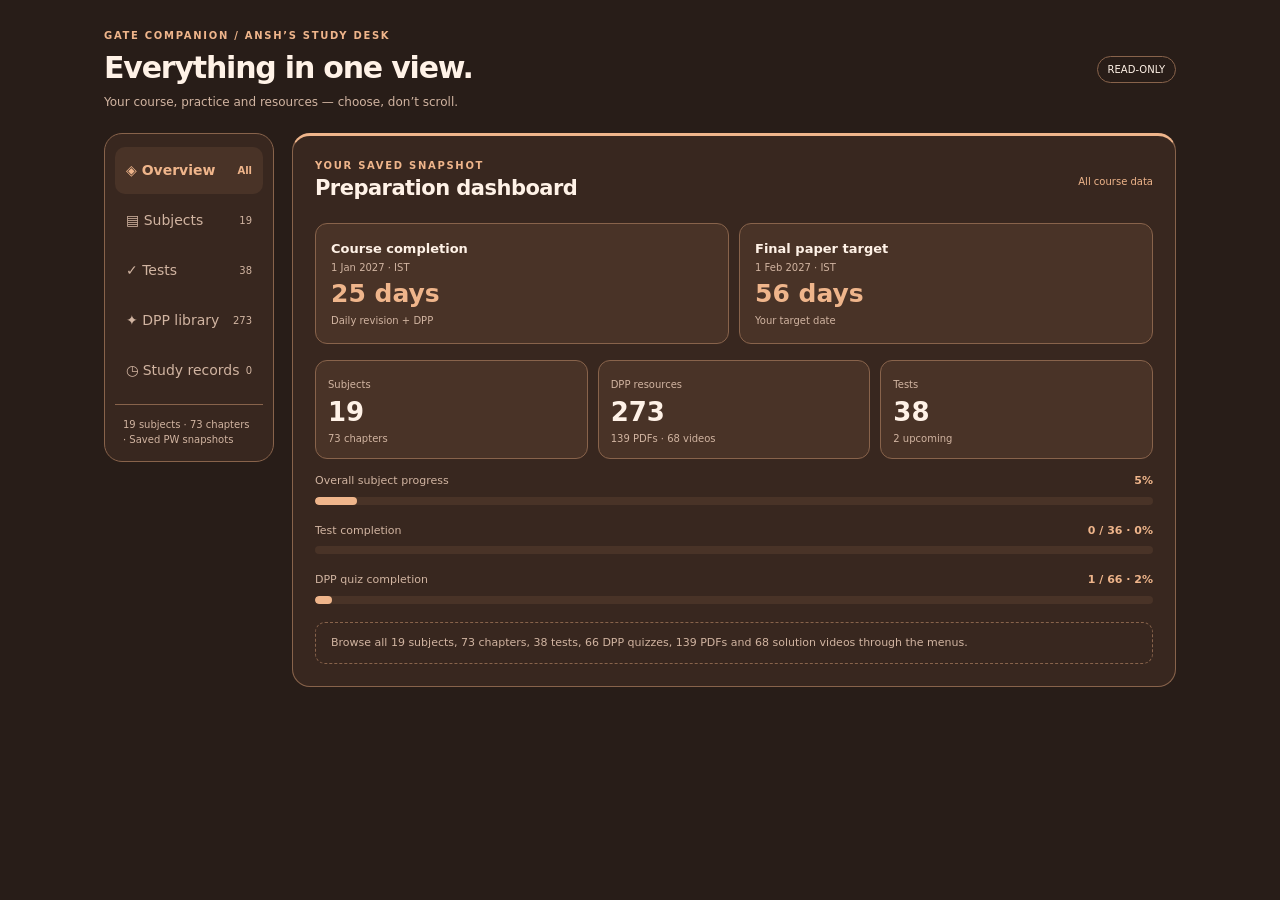
==== commit 29e1a593: "Use warm copper dashboard palette" ====
--- a/docs/dashboard.html
+++ b/docs/dashboard.html
@@ -1,6 +1,6 @@
 <!doctype html><html lang="en"><head><meta charset="utf-8"><meta name="viewport" content="width=device-width,initial-scale=1"><title>GATE study dashboard</title><style>
 :root{color-scheme:dark;--bg:#101d19;--panel:#1b2c25;--soft:#243c30;--ink:#f1f9f1;--muted:#a9c0b1;--line:#3e5b4a;--accent:#b7e5b5;--detail:#dfeedd;--detailink:#213e2a}html[data-theme=light]{color-scheme:light;--bg:#c9dbc9;--panel:#f0f6e9;--soft:#e1ecd9;--ink:#243f2b;--muted:#59705c;--line:#b0c6ac;--accent:#356c42;--detail:#fffaf0;--detailink:#314329}*{box-sizing:border-box}body{margin:0;font:14px/1.5 system-ui,sans-serif;background:var(--bg);color:var(--ink)}main{max-width:1120px;margin:auto;padding:28px 24px}header{display:flex;align-items:center;justify-content:space-between;gap:16px;margin-bottom:22px}.eyebrow{font-size:10px;letter-spacing:.17em;font-weight:800;color:var(--accent)}h1{font-size:30px;line-height:1.2;letter-spacing:-.04em;margin:7px 0}p{margin:0}.muted{color:var(--muted);font-size:12px}.tools{display:flex;align-items:center;gap:10px}.preview{font-size:10px;border:1px solid var(--line);padding:5px 10px;border-radius:99px;white-space:nowrap}button,select{font:inherit}button{cursor:pointer}#theme{border:1px solid var(--line);border-radius:9px;background:var(--soft);color:var(--ink);padding:9px 11px}.layout{display:grid;grid-template-columns:170px minmax(0,1fr);gap:18px}.nav{background:var(--panel);border:1px solid var(--line);border-radius:18px;padding:10px;align-self:start}.nav button{width:100%;display:flex;align-items:center;justify-content:space-between;text-align:left;border:0;border-radius:10px;background:transparent;color:var(--muted);padding:13px 11px;margin:3px 0}.nav button[aria-selected=true]{background:var(--soft);color:var(--accent);font-weight:750}.nav small{font-size:10px}.nav-note{padding:12px 8px 4px;font-size:10px;color:var(--muted);border-top:1px solid var(--line);margin-top:10px}.panel{--area:var(--accent);background:var(--panel);border:1px solid var(--line);border-top:3px solid var(--area);border-radius:18px;padding:22px;min-width:0}.panel.tests{--area:#f3c885}.panel.dpp{--area:#a6d2f5}html[data-theme=light] .panel.tests{--area:#9b6923}html[data-theme=light] .panel.dpp{--area:#3c729a}.panel-head{display:flex;justify-content:space-between;align-items:center;gap:15px;margin-bottom:18px}h2{font-size:21px;margin:0;letter-spacing:-.025em}.scope{font-size:10px;color:var(--area);text-align:right}.filters{display:grid;grid-template-columns:repeat(2,minmax(0,1fr));gap:12px;margin-bottom:16px}label{font-size:10px;font-weight:750;color:var(--muted)}select{display:block;margin-top:5px;width:100%;min-width:0;border:1px solid var(--line);background:var(--soft);color:var(--ink);padding:10px;border-radius:9px;font-size:12px;min-height:42px}.wide{grid-column:1/-1}.stats{display:grid;grid-template-columns:repeat(3,minmax(0,1fr));gap:10px}.stat{padding:12px;background:var(--soft);border:1px solid var(--line);border-radius:12px}.stat small{font-size:10px;color:var(--muted)}.stat strong{display:block;font-size:26px;line-height:1.45}.stat p{font-size:10px;color:var(--muted)}.meter{margin:14px 0 18px}.meter-label{display:flex;justify-content:space-between;gap:12px;font-size:11px;color:var(--muted);margin-bottom:7px}.meter-label strong{color:var(--area)}.track{height:8px;background:var(--soft);border-radius:99px;overflow:hidden}.fill{background:var(--area);height:100%;border-radius:99px}.detail{background:var(--detail);color:var(--detailink);padding:17px;border-radius:12px}.detail h3{font-size:18px;margin:8px 0 12px;line-height:1.35;overflow-wrap:anywhere}.tag{display:inline-block;padding:3px 8px;border:1px solid #9fb99b;border-radius:6px;font-size:9px;letter-spacing:.06em;font-weight:750}.facts{display:grid;grid-template-columns:repeat(3,minmax(0,1fr));gap:12px}.fact small{display:block;font-size:10px;opacity:.7}.fact strong{font-size:13px;font-weight:650;overflow-wrap:anywhere}.source{margin-top:12px;font-size:10px;color:var(--muted);line-height:1.6}.deadlines{display:grid;grid-template-columns:1fr 1fr;gap:10px;margin-bottom:16px}.deadline{padding:15px;border:1px solid var(--line);border-radius:12px;background:var(--soft)}.deadline h3{font-size:13px;margin:0 0 2px}.deadline .days{font-size:25px;font-weight:750;color:var(--accent)}.deadline small{font-size:10px;color:var(--muted);display:block}.overview-meters{margin-top:18px}.overview-meters .meter{margin-bottom:16px}.coverage{padding:12px 15px;border:1px dashed var(--line);border-radius:10px;font-size:11px;color:var(--muted);margin-top:15px}.empty{font-size:13px;line-height:1.6}.mobile-nav{display:none}footer{margin:18px 0 0;font-size:10px;color:var(--muted);text-align:center}button:focus-visible,select:focus-visible{outline:3px solid var(--area,var(--accent));outline-offset:3px}@media(max-width:650px){main{padding:20px 14px}.layout{grid-template-columns:1fr;gap:12px}.nav{display:none}.mobile-nav{display:block;margin-bottom:14px}.panel{padding:16px}.tools{flex-direction:column;gap:5px;align-items:end}h1{font-size:24px}.stat{padding:10px}.stat strong{font-size:22px}.facts{grid-template-columns:repeat(2,minmax(0,1fr))}.detail h3{font-size:16px}.deadline{padding:11px}.deadline .days{font-size:22px}.panel-head{align-items:start}.scope{max-width:100px}.filters{gap:10px}.source{font-size:10px}}@media(prefers-reduced-motion:reduce){*{scroll-behavior:auto}}
-</style><style>:root{--bg:#201a2b;--panel:#2b223b;--soft:#392d4c;--ink:#f4edff;--muted:#c0afcf;--line:#635079;--accent:#c6a4f0;--detail:#eae0f5;--detailink:#38234c}html[data-theme=light]{--bg:#ddd1eb;--panel:#f0e8f7;--soft:#e5d8ef;--ink:#39264a;--muted:#735986;--line:#b59bc8;--accent:#8054aa;--detail:#fff9ff;--detailink:#3e2b50}.tools:empty{display:none}</style></head><body><main><header><div><p class="eyebrow">GATE COMPANION / ANSH’S STUDY DESK</p><h1>Everything in one view.</h1><p class="muted">Your course, practice and resources — choose, don’t scroll.</p></div><div class="tools"><span class="preview">READ-ONLY</span></div></header><label class="mobile-nav">Dashboard section<select id="mobileSection"></select></label><div class="layout"><nav class="nav" aria-label="Dashboard sections"></nav><section id="panel" class="panel" aria-labelledby="title"><div class="panel-head"><div><p class="eyebrow" id="kicker"></p><h2 id="title"></h2></div><span class="scope" id="scope"></span></div><div id="content"></div></section></div><footer></footer></main><script id="data" type="application/json">{"state":{"subjects":[{"name":"Theory of Computation","progress":36},{"name":"Database Management System","progress":26},{"name":"Operating Systems","progress":11},{"name":"Compiler Design","progress":0},{"name":"General Aptitude","progress":0},{"name":"Data Structure & Programming","progress":0},{"name":"C Programming","progress":0},{"name":"Computer Networks","progress":0},{"name":"Digital Logic","progress":0},{"name":"Verbal Aptitude","progress":0},{"name":"Discrete Mathematics","progress":null},{"name":"Algorithms","progress":null},{"name":"Probability and Statistics","progress":null},{"name":"Linear Algebra","progress":0},{"name":"Computer Organization and Architecture","progress":0},{"name":"Calculus and Optimization","progress":0},{"name":"Fundamental of C Language","progress":0},{"name":"Basics of Computer System","progress":0},{"name":"Foundation of Engineering Math","progress":0}],"sessions":[],"tests":[],"updatedAt":"2026-10-13T11:09:43.837Z","pw":{"batchId":"6a6db276dcb67d138689a93d","tests":[{"name":"Mock Test 05","subject":"Full syllabus mock","attempts":0,"status":"not-started"},{"name":"Mock Test 04","subject":"Full syllabus mock","attempts":0,"status":"not-started"},{"name":"Mock Test 03","subject":"Full syllabus mock","attempts":0,"status":"not-started"},{"name":"Mock Test 02","subject":"Full syllabus mock","attempts":0,"status":"not-started"},{"name":"Mock Test 01","subject":"Full syllabus mock","attempts":0,"status":"not-started"},{"name":"Digital Logic : Full Syllabus Test","subject":"Digital Logic","attempts":0,"status":"not-started"},{"name":"Digital Logic : Weekly Test 03","subject":"Digital Logic","attempts":0,"status":"not-started"},{"name":"Digital Logic : Weekly Test 02","subject":"Digital Logic","attempts":0,"status":"not-started"},{"name":"Digital Logic : Weekly Test 01","subject":"Digital Logic","attempts":0,"status":"not-started"},{"name":"Verbal Aptitude : Full Syllabus Test","subject":"Verbal Aptitude","attempts":0,"status":"not-started"},{"name":"Linear Algebra : Weekly Test 01","subject":"Linear Algebra","attempts":0,"status":"not-started"},{"name":"C Programming : Weekly Test 05","subject":"C Programming","attempts":0,"status":"not-started"},{"name":"C Programming : Weekly Test 04","subject":"C Programming","attempts":0,"status":"not-started"},{"name":"C Programming : Weekly Test 03","subject":"C Programming","attempts":0,"status":"not-started"},{"name":"C Programming : Weekly Test 02","subject":"C Programming","attempts":0,"status":"not-started"},{"name":"C Programming : Weekly Test 01","subject":"C Programming","attempts":0,"status":"not-started"},{"name":"Database Management System : Weekly Test 01","subject":"Database Management System","attempts":0,"status":"not-started"},{"name":"Theory of Computation : Weekly Test 03","subject":"Theory of Computation","attempts":0,"status":"not-started"},{"name":"Theory of Computation : Weekly Test 02","subject":"Theory of Computation","attempts":0,"status":"not-started"},{"name":"Theory of Computation : Weekly Test 01","subject":"Theory of Computation","attempts":0,"status":"not-started"},{"name":"Computer Organization and Architecture : Weekly Test 07","subject":"Computer Organization and Architecture","attempts":0,"status":"not-started"},{"name":"Computer Organization and Architecture : Weekly Test 06","subject":"Computer Organization and Architecture","attempts":0,"status":"not-started"},{"name":"Computer Organization and Architecture : Weekly Test 05","subject":"Computer Organization and Architecture","attempts":0,"status":"not-started"},{"name":"Computer Organization and Architecture : Weekly Test 04","subject":"Computer Organization and Architecture","attempts":0,"status":"not-started"},{"name":"Computer Organization and Architecture : Weekly Test 03","subject":"Computer Organization and Architecture","attempts":0,"status":"not-started"},{"name":"Computer Organization and Architecture : Weekly Test 02","subject":"Computer Organization and Architecture","attempts":0,"status":"not-started"},{"name":"Computer Organization and Architecture : Weekly Test 01","subject":"Computer Organization and Architecture","attempts":0,"status":"not-started"},{"name":"Operating Systems : Weekly Test 01","subject":"Operating Systems","attempts":0,"status":"not-started"},{"name":"General Aptitude : Weekly Test 01","subject":"General Aptitude","attempts":0,"status":"not-started"},{"name":"General Aptitude : Weekly Test 02","subject":"General Aptitude","attempts":0,"status":"upcoming"},{"name":"General Aptitude : Weekly Test 03","subject":"General Aptitude","attempts":0,"status":"upcoming"},{"name":"Database Management System : Weekly Test 02","subject":"Database Management System","attempts":0,"status":"not-started"},{"name":"Database Management System : Weekly Test 03","subject":"Database Management System","attempts":0,"status":"not-started"},{"name":"Database Management System : Weekly Test 04","subject":"Database Management System","attempts":0,"status":"not-started"},{"name":"Operating Systems : Weekly Test 02","subject":"Operating Systems","attempts":0,"status":"not-started"},{"name":"Theory of Computation : Weekly Test 05","subject":"Theory of Computation","attempts":0,"status":"not-started"},{"name":"Theory of Computation : Weekly Test 04","subject":"Theory of Computation","attempts":0,"status":"not-started"},{"name":"Operating Systems : Weekly Test 03","subject":"Operating Systems","attempts":0,"status":"not-started"}],"capturedAt":"2026-10-13T11:09:42.295Z","lastSyncedAt":"2026-10-13T11:09:43.837Z","dpp":{"batchId":"6a6db276dcb67d138689a93d","capturedAt":"2026-10-13T11:09:42.295Z","chapters":[{"id":"dpp-chapter:theory%20of%20computation:dfa","subject":"Theory of Computation","name":"DFA","lectureCompleted":7,"lectureTotal":7,"quizCompleted":1,"quizTotal":1},{"id":"dpp-chapter:theory%20of%20computation:regular%20expression","subject":"Theory of Computation","name":"Regular Expression","lectureCompleted":4,"lectureTotal":5,"quizCompleted":null,"quizTotal":null},{"id":"dpp-chapter:theory%20of%20computation:regular%20language","subject":"Theory of Computation","name":"Regular Language","lectureCompleted":0,"lectureTotal":3,"quizCompleted":0,"quizTotal":1},{"id":"dpp-chapter:theory%20of%20computation:grammar","subject":"Theory of Computation","name":"Grammar","lectureCompleted":1,"lectureTotal":5,"quizCompleted":0,"quizTotal":1},{"id":"dpp-chapter:theory%20of%20computation:pushdown%20automata%20and%20cfl","subject":"Theory of Computation","name":"Pushdown Automata and CFL","lectureCompleted":0,"lectureTotal":6,"quizCompleted":0,"quizTotal":1},{"id":"dpp-chapter:theory%20of%20computation:turing%20machine","subject":"Theory of Computation","name":"Turing Machine","lectureCompleted":0,"lectureTotal":3,"quizCompleted":0,"quizTotal":1},{"id":"dpp-chapter:database%20management%20system:ch%2001%20%3A%20relational%20model%20and%20normal%20forms","subject":"Database Management System","name":"CH 01 : Relational model and Normal forms","lectureCompleted":8,"lectureTotal":10,"quizCompleted":0,"quizTotal":1},{"id":"dpp-chapter:database%20management%20system:ch%2002%20%3A%20queries","subject":"Database Management System","name":"CH 02 : Queries","lectureCompleted":0,"lectureTotal":13,"quizCompleted":0,"quizTotal":1},{"id":"dpp-chapter:database%20management%20system:ch%2003%20%3A%20er%20model","subject":"Database Management System","name":"CH 03 : ER MODEL","lectureCompleted":0,"lectureTotal":3,"quizCompleted":0,"quizTotal":1},{"id":"dpp-chapter:compiler%20design:lexical%20analysis","subject":"Compiler Design","name":"Lexical Analysis","lectureCompleted":0,"lectureTotal":1,"quizCompleted":null,"quizTotal":null},{"id":"dpp-chapter:compiler%20design:parsing","subject":"Compiler Design","name":"Parsing","lectureCompleted":0,"lectureTotal":1,"quizCompleted":null,"quizTotal":null},{"id":"dpp-chapter:operating%20systems:basics%20of%20os","subject":"Operating Systems","name":"Basics of OS","lectureCompleted":1,"lectureTotal":1,"quizCompleted":null,"quizTotal":null},{"id":"dpp-chapter:operating%20systems:process%20management","subject":"Operating Systems","name":"Process Management","lectureCompleted":1,"lectureTotal":1,"quizCompleted":null,"quizTotal":null},{"id":"dpp-chapter:operating%20systems:cpu%20scheduling","subject":"Operating Systems","name":"CPU Scheduling","lectureCompleted":0,"lectureTotal":5,"quizCompleted":0,"quizTotal":1},{"id":"dpp-chapter:operating%20systems:multithreading","subject":"Operating Systems","name":"Multithreading","lectureCompleted":0,"lectureTotal":1,"quizCompleted":0,"quizTotal":1},{"id":"dpp-chapter:operating%20systems:process%20synchronization","subject":"Operating Systems","name":"Process Synchronization","lectureCompleted":0,"lectureTotal":6,"quizCompleted":0,"quizTotal":1},{"id":"dpp-chapter:operating%20systems:deadlock","subject":"Operating Systems","name":"Deadlock","lectureCompleted":0,"lectureTotal":3,"quizCompleted":null,"quizTotal":null},{"id":"dpp-chapter:general%20aptitude:quantitative%20aptitude","subject":"General Aptitude","name":"Quantitative Aptitude","lectureCompleted":0,"lectureTotal":16,"quizCompleted":0,"quizTotal":8},{"id":"dpp-chapter:general%20aptitude:analytical%20aptitude","subject":"General Aptitude","name":"Analytical Aptitude","lectureCompleted":0,"lectureTotal":6,"quizCompleted":0,"quizTotal":6},{"id":"dpp-chapter:general%20aptitude:spatial%20aptitude","subject":"General Aptitude","name":"Spatial Aptitude","lectureCompleted":0,"lectureTotal":2,"quizCompleted":0,"quizTotal":2},{"id":"dpp-chapter:data%20structure%20%26%20programming:array","subject":"Data Structure & Programming","name":"Array","lectureCompleted":0,"lectureTotal":1,"quizCompleted":null,"quizTotal":null},{"id":"dpp-chapter:c%20programming:ch%2001%20%3A%20language%20processor%20and%20tokens","subject":"C Programming","name":"CH 01 : Language Processor and Tokens","lectureCompleted":0,"lectureTotal":1,"quizCompleted":null,"quizTotal":null},{"id":"dpp-chapter:c%20programming:ch%2002%20%3A%20data%20types%20and%20operator","subject":"C Programming","name":"CH 02 : Data Types and Operator","lectureCompleted":0,"lectureTotal":5,"quizCompleted":0,"quizTotal":3},{"id":"dpp-chapter:c%20programming:ch%2003%20%3A%20control%20flow%20statement","subject":"C Programming","name":"CH 03 : Control Flow Statement","lectureCompleted":0,"lectureTotal":5,"quizCompleted":0,"quizTotal":2},{"id":"dpp-chapter:c%20programming:ch%2003%20%3A%20function%20%26%20storage%20class","subject":"C Programming","name":"CH 03 : Function & Storage Class","lectureCompleted":0,"lectureTotal":5,"quizCompleted":0,"quizTotal":4},{"id":"dpp-chapter:c%20programming:ch%2005%20%3A%20array%20and%20pointer","subject":"C Programming","name":"CH 05 : Array and Pointer","lectureCompleted":0,"lectureTotal":5,"quizCompleted":0,"quizTotal":3},{"id":"dpp-chapter:c%20programming:ch%2006%20%3A%20string","subject":"C Programming","name":"CH 06 : String","lectureCompleted":0,"lectureTotal":3,"quizCompleted":0,"quizTotal":1},{"id":"dpp-chapter:c%20programming:ch%2007%20%3A%20structure%20and%20union","subject":"C Programming","name":"CH 07 : Structure and Union","lectureCompleted":0,"lectureTotal":1,"quizCompleted":null,"quizTotal":null},{"id":"dpp-chapter:computer%20organization%20and%20architecture:ch%2001%20%3A%20basics%20of%20coa","subject":"Computer Organization and Architecture","name":"CH 01 : Basics of COA","lectureCompleted":0,"lectureTotal":4,"quizCompleted":0,"quizTotal":1},{"id":"dpp-chapter:computer%20organization%20and%20architecture:ch%2002%20%3A%20instruction%20%26%20addressing%20modes","subject":"Computer Organization and Architecture","name":"CH 02 : Instruction & Addressing Modes","lectureCompleted":0,"lectureTotal":5,"quizCompleted":0,"quizTotal":2},{"id":"dpp-chapter:computer%20organization%20and%20architecture:ch%2003%20%3A%20cpu%20%26%20control%20unit","subject":"Computer Organization and Architecture","name":"CH 03 : CPU & Control Unit","lectureCompleted":0,"lectureTotal":3,"quizCompleted":0,"quizTotal":1},{"id":"dpp-chapter:computer%20organization%20and%20architecture:ch%2004%20%3A%20floating%20point%20representation","subject":"Computer Organization and Architecture","name":"CH 04 : Floating Point Representation","lectureCompleted":0,"lectureTotal":2,"quizCompleted":0,"quizTotal":1},{"id":"dpp-chapter:computer%20organization%20and%20architecture:ch%2005%20%3A%20io%20organization","subject":"Computer Organization and Architecture","name":"CH 05 : IO Organization","lectureCompleted":0,"lectureTotal":3,"quizCompleted":0,"quizTotal":1},{"id":"dpp-chapter:computer%20organization%20and%20architecture:ch%2006%20%3A%20memory%20organzation","subject":"Computer Organization and Architecture","name":"CH 06 : Memory Organzation","lectureCompleted":0,"lectureTotal":2,"quizCompleted":0,"quizTotal":1},{"id":"dpp-chapter:computer%20organization%20and%20architecture:ch%2007%20%3A%20cache%20organization","subject":"Computer Organization and Architecture","name":"CH 07 : Cache Organization","lectureCompleted":0,"lectureTotal":9,"quizCompleted":0,"quizTotal":2},{"id":"dpp-chapter:computer%20organization%20and%20architecture:ch%2008%20%3A%20pipeline%20processing","subject":"Computer Organization and Architecture","name":"CH 08 : Pipeline Processing","lectureCompleted":0,"lectureTotal":5,"quizCompleted":0,"quizTotal":1},{"id":"dpp-chapter:computer%20networks:ch%2001%20%3A%20introduction","subject":"Computer Networks","name":"CH 01 : Introduction","lectureCompleted":0,"lectureTotal":4,"quizCompleted":0,"quizTotal":1},{"id":"dpp-chapter:computer%20networks:ch%2002%20%3A%20network%20delays","subject":"Computer Networks","name":"CH 02 : Network Delays","lectureCompleted":0,"lectureTotal":4,"quizCompleted":0,"quizTotal":1},{"id":"dpp-chapter:computer%20networks:ch%2003%20%3A%20flow%20control","subject":"Computer Networks","name":"CH 03 : Flow Control","lectureCompleted":0,"lectureTotal":8,"quizCompleted":0,"quizTotal":1},{"id":"dpp-chapter:computer%20networks:ch%2004%20%3A%20transport%20layer","subject":"Computer Networks","name":"CH 04 : Transport Layer","lectureCompleted":0,"lectureTotal":15,"quizCompleted":0,"quizTotal":2},{"id":"dpp-chapter:computer%20networks:ch%2005%20%3A%20application%20layer","subject":"Computer Networks","name":"CH 05 : Application Layer","lectureCompleted":0,"lectureTotal":6,"quizCompleted":0,"quizTotal":1},{"id":"dpp-chapter:computer%20networks:ch%2006%20%3A%20ipv4%20address","subject":"Computer Networks","name":"CH 06 : IPv4 Address","lectureCompleted":0,"lectureTotal":11,"quizCompleted":0,"quizTotal":1},{"id":"dpp-chapter:computer%20networks:ch%2007%20%3A%20ipv4%20header","subject":"Computer Networks","name":"CH 07 : IPv4 Header","lectureCompleted":0,"lectureTotal":7,"quizCompleted":0,"quizTotal":1},{"id":"dpp-chapter:computer%20networks:ch%2008%20%3A%20routing","subject":"Computer Networks","name":"CH 08 : Routing","lectureCompleted":0,"lectureTotal":5,"quizCompleted":0,"quizTotal":1},{"id":"dpp-chapter:computer%20networks:ch%2009%20%3A%20error%20control","subject":"Computer Networks","name":"CH 09 : Error Control","lectureCompleted":0,"lectureTotal":8,"quizCompleted":0,"quizTotal":1},{"id":"dpp-chapter:computer%20networks:ch%2010%20%3A%20mac%20sublayer","subject":"Computer Networks","name":"CH 10 : MAC Sublayer","lectureCompleted":0,"lectureTotal":1,"quizCompleted":null,"quizTotal":null},{"id":"dpp-chapter:linear%20algebra:ch%2001%20%3A%20basics%20of%20determinants%20matrices","subject":"Linear Algebra","name":"CH 01 : Basics of Determinants Matrices","lectureCompleted":0,"lectureTotal":3,"quizCompleted":null,"quizTotal":null},{"id":"dpp-chapter:linear%20algebra:ch%2002%20%3A%20rank%20and%20system%20of%20equation","subject":"Linear Algebra","name":"CH 02 : Rank and System of Equation","lectureCompleted":0,"lectureTotal":5,"quizCompleted":null,"quizTotal":null},{"id":"dpp-chapter:linear%20algebra:ch%2003%20%3A%20eigen%20values%20and%20eigen%20vectors","subject":"Linear Algebra","name":"CH 03 : Eigen Values and Eigen Vectors","lectureCompleted":0,"lectureTotal":5,"quizCompleted":null,"quizTotal":null},{"id":"dpp-chapter:digital%20logic:ch%2001%20%3A%20boolean%20theorems%20and%20gates","subject":"Digital Logic","name":"CH 01 : Boolean Theorems and Gates","lectureCompleted":0,"lectureTotal":15,"quizCompleted":0,"quizTotal":1},{"id":"dpp-chapter:digital%20logic:ch%2002%20%3A%20combinational%20circuit","subject":"Digital Logic","name":"CH 02 : COMBINATIONAL CIRCUIT","lectureCompleted":0,"lectureTotal":14,"quizCompleted":0,"quizTotal":1},{"id":"dpp-chapter:digital%20logic:ch%2003%20%3A%20sequential%20circuit","subject":"Digital Logic","name":"CH 03 : SEQUENTIAL CIRCUIT","lectureCompleted":0,"lectureTotal":12,"quizCompleted":0,"quizTotal":1},{"id":"dpp-chapter:digital%20logic:ch%2004%20%3A%20miscellaneous%20topics","subject":"Digital Logic","name":"CH 04 : MISCELLANEOUS TOPICS","lectureCompleted":0,"lectureTotal":10,"quizCompleted":null,"quizTotal":null},{"id":"dpp-chapter:digital%20logic:tabular%20method%20%E2%80%93%20quine%20mccluskey%20method:ch-05","subject":"Digital Logic","name":"Tabular Method – Quine McCluskey Method","lectureCompleted":0,"lectureTotal":1,"quizCompleted":null,"quizTotal":null},{"id":"dpp-chapter:digital%20logic:tabular%20method%20%E2%80%93%20quine%20mccluskey%20method:ch-06","subject":"Digital Logic","name":"Tabular Method – Quine McCluskey Method","lectureCompleted":null,"lectureTotal":null,"quizCompleted":null,"quizTotal":null},{"id":"dpp-chapter:verbal%20aptitude:ch%2001%20%3A%20parts%20of%20speech","subject":"Verbal Aptitude","name":"CH 01 : Parts of speech","lectureCompleted":0,"lectureTotal":2,"quizCompleted":0,"quizTotal":1},{"id":"dpp-chapter:verbal%20aptitude:ch%2002%20%3A%20vocabulary","subject":"Verbal Aptitude","name":"CH 02 : Vocabulary","lectureCompleted":0,"lectureTotal":2,"quizCompleted":0,"quizTotal":1},{"id":"dpp-chapter:verbal%20aptitude:ch%2003%20%3A%20reading%20comprehension%20and%20miscellaneous","subject":"Verbal Aptitude","name":"CH 03 : Reading Comprehension and Miscellaneous","lectureCompleted":0,"lectureTotal":1,"quizCompleted":0,"quizTotal":1},{"id":"dpp-chapter:fundamental%20of%20c%20language:ch%2001%20%3A%20introduction","subject":"Fundamental of C Language","name":"CH 01 : Introduction","lectureCompleted":0,"lectureTotal":2,"quizCompleted":null,"quizTotal":null},{"id":"dpp-chapter:fundamental%20of%20c%20language:ch%2002%20%3A%20data%20types%20%26%20operators","subject":"Fundamental of C Language","name":"CH 02 : Data Types & Operators","lectureCompleted":0,"lectureTotal":5,"quizCompleted":null,"quizTotal":null},{"id":"dpp-chapter:fundamental%20of%20c%20language:ch%2003%20%3A%20control%20flow%20statement","subject":"Fundamental of C Language","name":"CH 03 : Control Flow Statement","lectureCompleted":0,"lectureTotal":3,"quizCompleted":null,"quizTotal":null},{"id":"dpp-chapter:fundamental%20of%20c%20language:ch%2004%20%3A%20function%20%26%20storage%20class","subject":"Fundamental of C Language","name":"CH 04 : Function & Storage Class","lectureCompleted":0,"lectureTotal":4,"quizCompleted":null,"quizTotal":null},{"id":"dpp-chapter:fundamental%20of%20c%20language:ch%2005%20%3A%20array%20%26%20pointer","subject":"Fundamental of C Language","name":"CH 05 : Array & Pointer","lectureCompleted":0,"lectureTotal":4,"quizCompleted":null,"quizTotal":null},{"id":"dpp-chapter:fundamental%20of%20c%20language:ch%2006%20%3A%20string%20%26%20structure","subject":"Fundamental of C Language","name":"CH 06 : String & Structure","lectureCompleted":0,"lectureTotal":2,"quizCompleted":null,"quizTotal":null},{"id":"dpp-chapter:basics%20of%20computer%20system:ch%2001%20%3A%20basics%20of%20computer%20system","subject":"Basics of Computer System","name":"CH 01 : Basics Of Computer System","lectureCompleted":0,"lectureTotal":10,"quizCompleted":null,"quizTotal":null},{"id":"dpp-chapter:foundation%20of%20engineering%20math:ch%2001%20%3A%20prerequisites%20of%20engineering%20mathematics","subject":"Foundation of Engineering Math","name":"CH 01 : Prerequisites of Engineering Mathematics","lectureCompleted":0,"lectureTotal":25,"quizCompleted":null,"quizTotal":null},{"id":"dpp-chapter:calculus%20and%20optimization:ch%2001%20%3A%20functions%20and%20graphs","subject":"Calculus and Optimization","name":"CH 01 : Functions and Graphs","lectureCompleted":0,"lectureTotal":3,"quizCompleted":null,"quizTotal":null},{"id":"dpp-chapter:calculus%20and%20optimization:ch%2002%20%3A%20limit%2C%20continuity%20and%20differentiability","subject":"Calculus and Optimization","name":"CH 02 : Limit, Continuity and Differentiability","lectureCompleted":0,"lectureTotal":5,"quizCompleted":null,"quizTotal":null},{"id":"dpp-chapter:calculus%20and%20optimization:ch%2003%20%3A%20taylor%20and%20maclaurin%20series","subject":"Calculus and Optimization","name":"CH 03 : Taylor and Maclaurin Series","lectureCompleted":0,"lectureTotal":1,"quizCompleted":null,"quizTotal":null},{"id":"dpp-chapter:calculus%20and%20optimization:ch%2004%20%3A%20mean%20value%20theorems","subject":"Calculus and Optimization","name":"CH 04 : Mean Value Theorems","lectureCompleted":0,"lectureTotal":2,"quizCompleted":null,"quizTotal":null},{"id":"dpp-chapter:calculus%20and%20optimization:ch%2005%20%3A%20derivatives%20and%20their%20types","subject":"Calculus and Optimization","name":"CH 05 : Derivatives and Their Types","lectureCompleted":0,"lectureTotal":3,"quizCompleted":null,"quizTotal":null},{"id":"dpp-chapter:calculus%20and%20optimization:ch%2006%20%3A%20maxima%20and%20minima","subject":"Calculus and Optimization","name":"CH 06 : Maxima and Minima","lectureCompleted":0,"lectureTotal":3,"quizCompleted":null,"quizTotal":null},{"id":"dpp-chapter:calculus%20and%20optimization:ch%2007%20%3A%20integration","subject":"Calculus and Optimization","name":"CH 07 : Integration","lectureCompleted":0,"lectureTotal":2,"quizCompleted":null,"quizTotal":null}],"resources":[{"id":"dpp-resource:pdf:general%20aptitude:quantitative%20aptitude:quantitative%20aptitude%20%3A%20dpp%20of%20lec%2011","subject":"General Aptitude","chapter":"Quantitative Aptitude","type":"pdf","title":"Quantitative Aptitude : DPP of Lec 11","releaseLabel":"6 Oct","details":"","status":"unknown","capturedAt":"2026-10-13T10:09:20.347Z"},{"id":"dpp-resource:pdf:general%20aptitude:quantitative%20aptitude:quantitative%20aptitude%20%3A%20dpp%20of%20lec%2011%20discussion%20notes","subject":"General Aptitude","chapter":"Quantitative Aptitude","type":"pdf","title":"Quantitative Aptitude : DPP of Lec 11 Discussion Notes","releaseLabel":"6 Oct","details":"","status":"unknown","capturedAt":"2026-10-13T10:09:20.347Z"},{"id":"dpp-resource:pdf:general%20aptitude:quantitative%20aptitude:quantitative%20aptitude%20%3A%20dpp%20of%20lec%209","subject":"General Aptitude","chapter":"Quantitative Aptitude","type":"pdf","title":"Quantitative Aptitude : DPP of Lec 9","releaseLabel":"25 Sep","details":"","status":"unknown","capturedAt":"2026-10-13T10:09:20.347Z"},{"id":"dpp-resource:pdf:general%20aptitude:quantitative%20aptitude:quantitative%20aptitude%20%3A%20dpp%20of%20lec%208","subject":"General Aptitude","chapter":"Quantitative Aptitude","type":"pdf","title":"Quantitative Aptitude : DPP of Lec 8","releaseLabel":"24 Sep","details":"","status":"unknown","capturedAt":"2026-10-13T10:09:20.347Z"},{"id":"dpp-resource:pdf:general%20aptitude:quantitative%20aptitude:quantitative%20aptitude%20%3A%20dpp%20of%20lec%206","subject":"General Aptitude","chapter":"Quantitative Aptitude","type":"pdf","title":"Quantitative Aptitude : DPP of Lec 6","releaseLabel":"22 Sep","details":"","status":"unknown","capturedAt":"2026-10-13T10:09:20.347Z"},{"id":"dpp-resource:pdf:general%20aptitude:quantitative%20aptitude:quantitative%20aptitude%20%3A%20dpp%20of%20lec%206%20discussion%20notes","subject":"General Aptitude","chapter":"Quantitative Aptitude","type":"pdf","title":"Quantitative Aptitude : DPP of Lec 6 Discussion Notes","releaseLabel":"22 Sep","details":"","status":"unknown","capturedAt":"2026-10-13T10:09:20.347Z"},{"id":"dpp-resource:pdf:general%20aptitude:quantitative%20aptitude:quantitative%20aptitude%20%3A%20dpp%20of%20lec%204","subject":"General Aptitude","chapter":"Quantitative Aptitude","type":"pdf","title":"Quantitative Aptitude : DPP of Lec 4","releaseLabel":"19 Sep","details":"","status":"unknown","capturedAt":"2026-10-13T10:09:20.347Z"},{"id":"dpp-resource:pdf:general%20aptitude:quantitative%20aptitude:quantitative%20aptitude%20%3A%20dpp%20of%20lec%204%20discussion%20notes","subject":"General Aptitude","chapter":"Quantitative Aptitude","type":"pdf","title":"Quantitative Aptitude : DPP of Lec 4 Discussion Notes","releaseLabel":"19 Sep","details":"","status":"unknown","capturedAt":"2026-10-13T10:09:20.347Z"},{"id":"dpp-resource:pdf:general%20aptitude:quantitative%20aptitude:quantitative%20aptitude%20%3A%20dpp%20of%20lec%203","subject":"General Aptitude","chapter":"Quantitative Aptitude","type":"pdf","title":"Quantitative Aptitude : DPP of Lec 3","releaseLabel":"17 Sep","details":"","status":"unknown","capturedAt":"2026-10-13T10:09:20.347Z"},{"id":"dpp-resource:pdf:general%20aptitude:quantitative%20aptitude:quantitative%20aptitude%20%3A%20dpp%20of%20lec%203%20discussion%20notes","subject":"General Aptitude","chapter":"Quantitative Aptitude","type":"pdf","title":"Quantitative Aptitude : DPP of Lec 3 Discussion Notes","releaseLabel":"17 Sep","details":"","status":"unknown","capturedAt":"2026-10-13T10:09:20.347Z"},{"id":"dpp-resource:pdf:general%20aptitude:quantitative%20aptitude:quantitative%20aptitude%20%3A%20dpp%20of%20lec%202","subject":"General Aptitude","chapter":"Quantitative Aptitude","type":"pdf","title":"Quantitative Aptitude : DPP of Lec 2","releaseLabel":"16 Sep","details":"","status":"unknown","capturedAt":"2026-10-13T10:09:20.347Z"},{"id":"dpp-resource:pdf:general%20aptitude:quantitative%20aptitude:quantitative%20aptitude%20%3A%20dpp%20of%20lec%202%20discussion%20notes","subject":"General Aptitude","chapter":"Quantitative Aptitude","type":"pdf","title":"Quantitative Aptitude : DPP of Lec 2 Discussion Notes","releaseLabel":"16 Sep","details":"","status":"unknown","capturedAt":"2026-10-13T10:09:20.347Z"},{"id":"dpp-resource:pdf:general%20aptitude:quantitative%20aptitude:quantitative%20aptitude%20%3A%20dpp%20of%20lec%201","subject":"General Aptitude","chapter":"Quantitative Aptitude","type":"pdf","title":"Quantitative Aptitude : DPP of Lec 1","releaseLabel":"15 Sep","details":"","status":"unknown","capturedAt":"2026-10-13T10:09:20.347Z"},{"id":"dpp-resource:pdf:general%20aptitude:quantitative%20aptitude:quantitative%20aptitude%20%3A%20dpp%20of%20lec%201%20discussion%20notes","subject":"General Aptitude","chapter":"Quantitative Aptitude","type":"pdf","title":"Quantitative Aptitude : DPP of Lec 1 Discussion Notes","releaseLabel":"15 Sep","details":"","status":"unknown","capturedAt":"2026-10-13T10:09:20.347Z"},{"id":"dpp-resource:video:general%20aptitude:quantitative%20aptitude:quantitative%20aptitude%20%3A%20dpp%20of%20lec%2011%20discussion","subject":"General Aptitude","chapter":"Quantitative Aptitude","type":"video","title":"Quantitative Aptitude : DPP of Lec 11 Discussion","releaseLabel":"6 Oct 2026","details":"","status":"unknown","capturedAt":"2026-10-13T10:09:20.347Z"},{"id":"dpp-resource:video:general%20aptitude:quantitative%20aptitude:quantitative%20aptitude%20%3A%20dpp%20of%20lec%206%20discussion","subject":"General Aptitude","chapter":"Quantitative Aptitude","type":"video","title":"Quantitative Aptitude : DPP of Lec 6 Discussion","releaseLabel":"22 Sep 2026","details":"","status":"unknown","capturedAt":"2026-10-13T10:09:20.347Z"},{"id":"dpp-resource:video:general%20aptitude:quantitative%20aptitude:quantitative%20aptitude%20%3A%20dpp%20of%20lec%204%20discussion","subject":"General Aptitude","chapter":"Quantitative Aptitude","type":"video","title":"Quantitative Aptitude : DPP of Lec 4 Discussion","releaseLabel":"19 Sep 2026","details":"","status":"unknown","capturedAt":"2026-10-13T10:09:20.347Z"},{"id":"dpp-resource:video:general%20aptitude:quantitative%20aptitude:quantitative%20aptitude%20%3A%20dpp%20of%20lec%203%20discussion","subject":"General Aptitude","chapter":"Quantitative Aptitude","type":"video","title":"Quantitative Aptitude : DPP of Lec 3 Discussion","releaseLabel":"17 Sep 2026","details":"","status":"unknown","capturedAt":"2026-10-13T10:09:20.347Z"},{"id":"dpp-resource:video:general%20aptitude:quantitative%20aptitude:quantitative%20aptitude%20%3A%20dpp%20of%20lec%202%20discussion","subject":"General Aptitude","chapter":"Quantitative Aptitude","type":"video","title":"Quantitative Aptitude : DPP of Lec 2 Discussion","releaseLabel":"16 Sep 2026","details":"","status":"unknown","capturedAt":"2026-10-13T10:09:20.347Z"},{"id":"dpp-resource:video:general%20aptitude:quantitative%20aptitude:quantitative%20aptitude%20%3A%20dpp%20of%20lec%201%20discussion","subject":"General Aptitude","chapter":"Quantitative Aptitude","type":"video","title":"Quantitative Aptitude : DPP of Lec 1 Discussion","releaseLabel":"15 Sep 2026","details":"","status":"unknown","capturedAt":"2026-10-13T10:09:20.347Z"},{"id":"dpp-resource:pdf:calculus%20and%20optimization:ch%2002%20%3A%20limit%2C%20continuity%20and%20differentiability:limit%20continuity%20and%20differentiability%20%3A%20dpp%2001","subject":"Calculus and Optimization","chapter":"CH 02 : Limit, Continuity and Differentiability","type":"pdf","title":"Limit Continuity and Differentiability : DPP 01","releaseLabel":"23 Jan","details":"","status":"unknown","capturedAt":"2026-10-13T10:09:20.347Z"},{"id":"dpp-resource:pdf:calculus%20and%20optimization:ch%2002%20%3A%20limit%2C%20continuity%20and%20differentiability:limit%20continuity%20and%20differentiability%20%3A%20dpp%2001%20discussion%20notes","subject":"Calculus and Optimization","chapter":"CH 02 : Limit, Continuity and Differentiability","type":"pdf","title":"Limit Continuity and Differentiability : DPP 01 Discussion Notes","releaseLabel":"23 Jan","details":"","status":"unknown","capturedAt":"2026-10-13T10:09:20.347Z"},{"id":"dpp-resource:video:calculus%20and%20optimization:ch%2002%20%3A%20limit%2C%20continuity%20and%20differentiability:limit%2C%20continuity%20and%20differentiability%20%3A%20dpp%2001%20discussion","subject":"Calculus and Optimization","chapter":"CH 02 : Limit, Continuity and Differentiability","type":"video","title":"Limit, Continuity and Differentiability : DPP 01 Discussion","releaseLabel":"23 Jan 2026","details":"","status":"unknown","capturedAt":"2026-10-13T10:09:20.347Z"},{"id":"dpp-resource:pdf:calculus%20and%20optimization:ch%2005%20%3A%20derivatives%20and%20their%20types:derivatives%20and%20their%20types%20%3A%20dpp%2001","subject":"Calculus and Optimization","chapter":"CH 05 : Derivatives and Their Types","type":"pdf","title":"Derivatives and Their Types : DPP 01","releaseLabel":"4 Feb","details":"","status":"unknown","capturedAt":"2026-10-13T10:09:20.347Z"},{"id":"dpp-resource:pdf:calculus%20and%20optimization:ch%2005%20%3A%20derivatives%20and%20their%20types:derivatives%20and%20their%20types%20%3A%20dpp%2001%20discussion%20notes","subject":"Calculus and Optimization","chapter":"CH 05 : Derivatives and Their Types","type":"pdf","title":"Derivatives and Their Types : DPP 01 Discussion Notes","releaseLabel":"4 Feb","details":"","status":"unknown","capturedAt":"2026-10-13T10:09:20.347Z"},{"id":"dpp-resource:video:calculus%20and%20optimization:ch%2005%20%3A%20derivatives%20and%20their%20types:derivatives%20and%20their%20types%20%3A%20dpp%2001%20discussion","subject":"Calculus and Optimization","chapter":"CH 05 : Derivatives and Their Types","type":"video","title":"Derivatives and Their Types : DPP 01 Discussion","releaseLabel":"4 Feb 2026","details":"","status":"unknown","capturedAt":"2026-10-13T10:09:20.347Z"},{"id":"dpp-resource:quiz:theory%20of%20computation:dfa:dfa%20%3A%20dpp%2001%20quiz","subject":"Theory of Computation","chapter":"DFA","type":"quiz","title":"DFA : DPP 01 Quiz","releaseLabel":"8 Sep","details":"13 Qs • 20 Marks • Earn 13","status":"completed","capturedAt":"2026-10-13T10:09:20.347Z"},{"id":"dpp-resource:pdf:theory%20of%20computation:dfa:dfa%20%3A%20dpp%2001","subject":"Theory of Computation","chapter":"DFA","type":"pdf","title":"DFA : DPP 01","releaseLabel":"8 Sep","details":"","status":"unknown","capturedAt":"2026-10-13T10:09:20.347Z"},{"id":"dpp-resource:pdf:theory%20of%20computation:dfa:dfa%20%3A%20dpp%2001%20discussion%20notes","subject":"Theory of Computation","chapter":"DFA","type":"pdf","title":"DFA : DPP 01 Discussion Notes","releaseLabel":"8 Sep","details":"","status":"unknown","capturedAt":"2026-10-13T10:09:20.347Z"},{"id":"dpp-resource:video:theory%20of%20computation:dfa:dfa%20%3A%20dpp%2001%20discussion","subject":"Theory of Computation","chapter":"DFA","type":"video","title":"DFA : DPP 01 Discussion","releaseLabel":"8 Sep 2026","details":"","status":"unknown","capturedAt":"2026-10-13T10:09:20.347Z"},{"id":"dpp-resource:quiz:theory%20of%20computation:regular%20language:regular%20expression%20and%20regular%20language%20%3A%20dpp%2001%20quiz","subject":"Theory of Computation","chapter":"Regular Language","type":"quiz","title":"Regular Expression and Regular Language : DPP 01 Quiz","releaseLabel":"18 Sep","details":"11 Qs • 20 Marks • Earn 33","status":"pending","capturedAt":"2026-10-13T10:09:20.347Z"},{"id":"dpp-resource:pdf:theory%20of%20computation:regular%20language:regular%20expression%20and%20regular%20language%20%3A%20dpp%2001","subject":"Theory of Computation","chapter":"Regular Language","type":"pdf","title":"Regular Expression and Regular Language : DPP 01","releaseLabel":"18 Sep","details":"","status":"unknown","capturedAt":"2026-10-13T10:09:20.347Z"},{"id":"dpp-resource:pdf:theory%20of%20computation:regular%20language:regular%20expression%20and%20regular%20language%20%3A%20dpp%2001%20discussion%20notes","subject":"Theory of Computation","chapter":"Regular Language","type":"pdf","title":"Regular Expression and Regular Language : DPP 01 Discussion Notes","releaseLabel":"18 Sep","details":"","status":"unknown","capturedAt":"2026-10-13T10:09:20.347Z"},{"id":"dpp-resource:video:theory%20of%20computation:regular%20language:regular%20expression%20and%20regular%20language%20%3A%20dpp%2001%20discussion","subject":"Theory of Computation","chapter":"Regular Language","type":"video","title":"Regular Expression and Regular Language : DPP 01 Discussion","releaseLabel":"18 Sep 2026","details":"","status":"unknown","capturedAt":"2026-10-13T10:09:20.347Z"},{"id":"dpp-resource:quiz:theory%20of%20computation:grammar:grammar%20%3A%20dpp%2001%20quiz","subject":"Theory of Computation","chapter":"Grammar","type":"quiz","title":"Grammar : DPP 01 Quiz","releaseLabel":"25 Sep","details":"11 Qs • 20 Marks • Earn 33","status":"pending","capturedAt":"2026-10-13T10:09:20.347Z"},{"id":"dpp-resource:pdf:theory%20of%20computation:grammar:grammar%20%3A%20dpp%2001","subject":"Theory of Computation","chapter":"Grammar","type":"pdf","title":"Grammar : DPP 01","releaseLabel":"25 Sep","details":"","status":"unknown","capturedAt":"2026-10-13T10:09:20.347Z"},{"id":"dpp-resource:quiz:theory%20of%20computation:pushdown%20automata%20and%20cfl:pushdown%20automata%20and%20cfl%20%3A%20dpp%2001%20quiz","subject":"Theory of Computation","chapter":"Pushdown Automata and CFL","type":"quiz","title":"PUSHDOWN AUTOMATA and CFL : DPP 01 Quiz","releaseLabel":"6 Oct","details":"20 Qs • 30 Marks • Earn 60","status":"pending","capturedAt":"2026-10-13T10:09:20.347Z"},{"id":"dpp-resource:pdf:theory%20of%20computation:pushdown%20automata%20and%20cfl:pushdown%20automata%20and%20cfl%20%3A%20dpp%2001","subject":"Theory of Computation","chapter":"Pushdown Automata and CFL","type":"pdf","title":"PUSHDOWN AUTOMATA and CFL : DPP 01","releaseLabel":"6 Oct","details":"","status":"unknown","capturedAt":"2026-10-13T10:09:20.347Z"},{"id":"dpp-resource:pdf:theory%20of%20computation:pushdown%20automata%20and%20cfl:pushdown%20automata%20and%20cfl%20%3A%20dpp%2001%20discussion%20notes","subject":"Theory of Computation","chapter":"Pushdown Automata and CFL","type":"pdf","title":"PUSHDOWN AUTOMATA and CFL : DPP 01 Discussion Notes","releaseLabel":"6 Oct","details":"","status":"unknown","capturedAt":"2026-10-13T10:09:20.347Z"},{"id":"dpp-resource:video:theory%20of%20computation:pushdown%20automata%20and%20cfl:pushdown%20automata%20and%20cfl%20%3A%20dpp%2001%20discussion","subject":"Theory of Computation","chapter":"Pushdown Automata and CFL","type":"video","title":"PUSHDOWN AUTOMATA and CFL : DPP 01 Discussion","releaseLabel":"6 Oct 2026","details":"","status":"unknown","capturedAt":"2026-10-13T10:09:20.347Z"},{"id":"dpp-resource:quiz:theory%20of%20computation:turing%20machine:turing%20machine%20%3A%20dpp%2001%20quiz","subject":"Theory of Computation","chapter":"Turing Machine","type":"quiz","title":"Turing Machine : DPP 01 Quiz","releaseLabel":"9 Oct","details":"13 Qs • 24 Marks • Earn 39","status":"pending","capturedAt":"2026-10-13T10:09:20.347Z"},{"id":"dpp-resource:pdf:theory%20of%20computation:turing%20machine:turing%20machine%20%3A%20dpp%2001","subject":"Theory of Computation","chapter":"Turing Machine","type":"pdf","title":"Turing Machine : DPP 01","releaseLabel":"9 Oct","details":"","status":"unknown","capturedAt":"2026-10-13T10:09:20.347Z"},{"id":"dpp-resource:pdf:theory%20of%20computation:turing%20machine:turing%20machine%20%3A%20dpp%2001%20discussion%20notes","subject":"Theory of Computation","chapter":"Turing Machine","type":"pdf","title":"Turing Machine : DPP 01 Discussion Notes","releaseLabel":"9 Oct","details":"","status":"unknown","capturedAt":"2026-10-13T10:09:20.347Z"},{"id":"dpp-resource:video:theory%20of%20computation:turing%20machine:turing%20machine%20%3A%20dpp%2001%20discussion","subject":"Theory of Computation","chapter":"Turing Machine","type":"video","title":"Turing Machine : DPP 01 Discussion","releaseLabel":"9 Oct 2026","details":"","status":"unknown","capturedAt":"2026-10-13T10:09:20.347Z"},{"id":"dpp-resource:quiz:database%20management%20system:ch%2001%20%3A%20relational%20model%20and%20normal%20forms:relational%20model%20and%20normal%20forms%20%3A%20dpp%20(quiz)","subject":"Database Management System","chapter":"CH 01 : Relational model and Normal forms","type":"quiz","title":"Relational model and Normal forms : DPP (Quiz)","releaseLabel":"7 Sep","details":"10 Qs • 15 Marks • Earn 30","status":"pending","capturedAt":"2026-10-13T10:09:20.347Z"},{"id":"dpp-resource:pdf:database%20management%20system:ch%2001%20%3A%20relational%20model%20and%20normal%20forms:relational%20model%20and%20normal%20forms%20%3A%20dpp","subject":"Database Management System","chapter":"CH 01 : Relational model and Normal forms","type":"pdf","title":"Relational model and Normal forms : DPP","releaseLabel":"7 Sep","details":"","status":"unknown","capturedAt":"2026-10-13T10:09:20.347Z"},{"id":"dpp-resource:pdf:database%20management%20system:ch%2001%20%3A%20relational%20model%20and%20normal%20forms:relational%20model%20and%20normal%20forms%20%3A%20dpp%20discussion%20notes","subject":"Database Management System","chapter":"CH 01 : Relational model and Normal forms","type":"pdf","title":"Relational model and Normal forms : DPP Discussion Notes","releaseLabel":"7 Sep","details":"","status":"unknown","capturedAt":"2026-10-13T10:09:20.347Z"},{"id":"dpp-resource:video:database%20management%20system:ch%2001%20%3A%20relational%20model%20and%20normal%20forms:relational%20model%20and%20normal%20forms%20%3A%20dpp%20discussion","subject":"Database Management System","chapter":"CH 01 : Relational model and Normal forms","type":"video","title":"Relational model and Normal forms : DPP Discussion","releaseLabel":"7 Sep 2026","details":"","status":"unknown","capturedAt":"2026-10-13T10:09:20.347Z"},{"id":"dpp-resource:quiz:database%20management%20system:ch%2002%20%3A%20queries:queries%20%3A%20dpp%20(quiz)","subject":"Database Management System","chapter":"CH 02 : Queries","type":"quiz","title":"Queries : DPP (Quiz)","releaseLabel":"21 Sep","details":"10 Qs • 13 Marks • Earn 30","status":"pending","capturedAt":"2026-10-13T10:09:20.347Z"},{"id":"dpp-resource:pdf:database%20management%20system:ch%2002%20%3A%20queries:queries%20%3A%20dpp","subject":"Database Management System","chapter":"CH 02 : Queries","type":"pdf","title":"Queries : DPP","releaseLabel":"21 Sep","details":"","status":"unknown","capturedAt":"2026-10-13T10:09:20.347Z"},{"id":"dpp-resource:pdf:database%20management%20system:ch%2002%20%3A%20queries:queries%20%3A%20dpp%20discussion%20notes","subject":"Database Management System","chapter":"CH 02 : Queries","type":"pdf","title":"Queries : DPP Discussion Notes","releaseLabel":"21 Sep","details":"","status":"unknown","capturedAt":"2026-10-13T10:09:20.347Z"},{"id":"dpp-resource:video:database%20management%20system:ch%2002%20%3A%20queries:queries%20%3A%20dpp%20discussion","subject":"Database Management System","chapter":"CH 02 : Queries","type":"video","title":"Queries : DPP Discussion","releaseLabel":"21 Sep 2026","details":"","status":"unknown","capturedAt":"2026-10-13T10:09:20.347Z"},{"id":"dpp-resource:quiz:database%20management%20system:ch%2003%20%3A%20er%20model:er%20model%20%3A%20dpp%20(quiz)","subject":"Database Management System","chapter":"CH 03 : ER MODEL","type":"quiz","title":"ER MODEL : DPP (Quiz)","releaseLabel":"8 Oct","details":"10 Qs • 16 Marks • Earn 30","status":"pending","capturedAt":"2026-10-13T10:09:20.347Z"},{"id":"dpp-resource:pdf:database%20management%20system:ch%2003%20%3A%20er%20model:er%20model%20%3A%20dpp","subject":"Database Management System","chapter":"CH 03 : ER MODEL","type":"pdf","title":"ER MODEL : DPP","releaseLabel":"8 Oct","details":"","status":"unknown","capturedAt":"2026-10-13T10:09:20.347Z"},{"id":"dpp-resource:pdf:database%20management%20system:ch%2003%20%3A%20er%20model:er%20model%20%3A%20dpp%20discussion%20notes","subject":"Database Management System","chapter":"CH 03 : ER MODEL","type":"pdf","title":"ER MODEL : DPP Discussion Notes","releaseLabel":"8 Oct","details":"","status":"unknown","capturedAt":"2026-10-13T10:09:20.347Z"},{"id":"dpp-resource:video:database%20management%20system:ch%2003%20%3A%20er%20model:er%20model%20%3A%20dpp%20discussion","subject":"Database Management System","chapter":"CH 03 : ER MODEL","type":"video","title":"ER MODEL : DPP Discussion","releaseLabel":"8 Oct 2026","details":"","status":"unknown","capturedAt":"2026-10-13T10:09:20.347Z"},{"id":"dpp-resource:quiz:operating%20systems:cpu%20scheduling:cpu%20scheduling%20%3A%20dpp%20(quiz)","subject":"Operating Systems","chapter":"CPU Scheduling","type":"quiz","title":"CPU Scheduling : DPP (Quiz)","releaseLabel":"17 Sep","details":"13 Qs • 13 Marks • Earn 39","status":"pending","capturedAt":"2026-10-13T10:09:20.347Z"},{"id":"dpp-resource:pdf:operating%20systems:cpu%20scheduling:cpu%20scheduling%20%3A%20dpp","subject":"Operating Systems","chapter":"CPU Scheduling","type":"pdf","title":"CPU Scheduling : DPP","releaseLabel":"17 Sep","details":"","status":"unknown","capturedAt":"2026-10-13T10:09:20.347Z"},{"id":"dpp-resource:pdf:operating%20systems:cpu%20scheduling:cpu%20scheduling%20%3A%20dpp%20discussion%20notes","subject":"Operating Systems","chapter":"CPU Scheduling","type":"pdf","title":"CPU Scheduling : DPP Discussion Notes","releaseLabel":"17 Sep","details":"","status":"unknown","capturedAt":"2026-10-13T10:09:20.347Z"},{"id":"dpp-resource:video:operating%20systems:cpu%20scheduling:cpu%20scheduling%20%3A%20dpp%20discussion","subject":"Operating Systems","chapter":"CPU Scheduling","type":"video","title":"CPU Scheduling : DPP Discussion","releaseLabel":"17 Sep 2026","details":"","status":"unknown","capturedAt":"2026-10-13T10:09:20.347Z"},{"id":"dpp-resource:quiz:operating%20systems:multithreading:multithreading%20%3A%20dpp%20(quiz)","subject":"Operating Systems","chapter":"Multithreading","type":"quiz","title":"Multithreading : DPP (Quiz)","releaseLabel":"23 Sep","details":"14 Qs • 23 Marks • Earn 42","status":"pending","capturedAt":"2026-10-13T10:09:20.347Z"},{"id":"dpp-resource:pdf:operating%20systems:multithreading:multithreading%20%3A%20dpp","subject":"Operating Systems","chapter":"Multithreading","type":"pdf","title":"Multithreading : DPP","releaseLabel":"23 Sep","details":"","status":"unknown","capturedAt":"2026-10-13T10:09:20.347Z"},{"id":"dpp-resource:pdf:operating%20systems:multithreading:multithreading%20%3A%20dpp%20discussion%20notes","subject":"Operating Systems","chapter":"Multithreading","type":"pdf","title":"Multithreading : DPP Discussion Notes","releaseLabel":"23 Sep","details":"","status":"unknown","capturedAt":"2026-10-13T10:09:20.347Z"},{"id":"dpp-resource:video:operating%20systems:multithreading:multithreading%20%3A%20dpp%20discussion","subject":"Operating Systems","chapter":"Multithreading","type":"video","title":"Multithreading : DPP Discussion","releaseLabel":"23 Sep 2026","details":"","status":"unknown","capturedAt":"2026-10-13T10:09:20.347Z"},{"id":"dpp-resource:quiz:operating%20systems:process%20synchronization:process%20synchronization%20%3A%20dpp%20(quiz)","subject":"Operating Systems","chapter":"Process Synchronization","type":"quiz","title":"Process Synchronization : DPP (Quiz)","releaseLabel":"10 Oct","details":"12 Qs • 21 Marks • Earn 36","status":"pending","capturedAt":"2026-10-13T10:09:20.347Z"},{"id":"dpp-resource:pdf:operating%20systems:process%20synchronization:process%20synchronization%20%3A%20dpp","subject":"Operating Systems","chapter":"Process Synchronization","type":"pdf","title":"Process Synchronization : DPP","releaseLabel":"10 Oct","details":"","status":"unknown","capturedAt":"2026-10-13T10:09:20.347Z"},{"id":"dpp-resource:pdf:operating%20systems:process%20synchronization:process%20synchronization%20%3A%20dpp%20discussion%20notes","subject":"Operating Systems","chapter":"Process Synchronization","type":"pdf","title":"Process Synchronization : DPP Discussion Notes","releaseLabel":"10 Oct","details":"","status":"unknown","capturedAt":"2026-10-13T10:09:20.347Z"},{"id":"dpp-resource:video:operating%20systems:process%20synchronization:process%20synchronization%20%3A%20dpp%20discussion","subject":"Operating Systems","chapter":"Process Synchronization","type":"video","title":"Process Synchronization : DPP Discussion","releaseLabel":"10 Oct 2026","details":"","status":"unknown","capturedAt":"2026-10-13T10:09:20.347Z"},{"id":"dpp-resource:quiz:general%20aptitude:quantitative%20aptitude:quantitative%20aptitude%20%3A%20dpp%20of%20lec%2011%20(quiz)","subject":"General Aptitude","chapter":"Quantitative Aptitude","type":"quiz","title":"Quantitative Aptitude : DPP of Lec 11 (Quiz)","releaseLabel":"6 Oct","details":"7 Qs • 7 Marks • Earn 21","status":"pending","capturedAt":"2026-10-13T10:09:20.347Z"},{"id":"dpp-resource:quiz:general%20aptitude:quantitative%20aptitude:quantitative%20aptitude%20%3A%20dpp%20of%20lec%209%20(quiz)","subject":"General Aptitude","chapter":"Quantitative Aptitude","type":"quiz","title":"Quantitative Aptitude : DPP of Lec 9 (Quiz)","releaseLabel":"25 Sep","details":"20 Qs • 30 Marks • Earn 60","status":"pending","capturedAt":"2026-10-13T10:09:20.347Z"},{"id":"dpp-resource:quiz:general%20aptitude:quantitative%20aptitude:quantitative%20aptitude%20%3A%20dpp%20of%20lec%208%20(quiz)","subject":"General Aptitude","chapter":"Quantitative Aptitude","type":"quiz","title":"Quantitative Aptitude : DPP of Lec 8 (Quiz)","releaseLabel":"24 Sep","details":"20 Qs • 30 Marks • Earn 60","status":"pending","capturedAt":"2026-10-13T10:09:20.347Z"},{"id":"dpp-resource:quiz:general%20aptitude:quantitative%20aptitude:quantitative%20aptitude%20%3A%20dpp%20of%20lec%206%20(quiz)","subject":"General Aptitude","chapter":"Quantitative Aptitude","type":"quiz","title":"Quantitative Aptitude : DPP of Lec 6 (Quiz)","releaseLabel":"22 Sep","details":"10 Qs • 15 Marks • Earn 30","status":"pending","capturedAt":"2026-10-13T10:09:20.347Z"},{"id":"dpp-resource:quiz:general%20aptitude:quantitative%20aptitude:quantitative%20aptitude%20%3A%20dpp%20of%20lec%204%20(quiz)","subject":"General Aptitude","chapter":"Quantitative Aptitude","type":"quiz","title":"Quantitative Aptitude : DPP of Lec 4 (Quiz)","releaseLabel":"19 Sep","details":"10 Qs • 15 Marks • Earn 30","status":"pending","capturedAt":"2026-10-13T10:09:20.347Z"},{"id":"dpp-resource:quiz:general%20aptitude:quantitative%20aptitude:quantitative%20aptitude%20%3A%20dpp%20of%20lec%203%20(quiz)","subject":"General Aptitude","chapter":"Quantitative Aptitude","type":"quiz","title":"Quantitative Aptitude : DPP of Lec 3 (Quiz)","releaseLabel":"17 Sep","details":"10 Qs • 15 Marks • Earn 30","status":"pending","capturedAt":"2026-10-13T10:09:20.347Z"},{"id":"dpp-resource:quiz:general%20aptitude:quantitative%20aptitude:quantitative%20aptitude%20%3A%20dpp%20of%20lec%202%20(quiz)","subject":"General Aptitude","chapter":"Quantitative Aptitude","type":"quiz","title":"Quantitative Aptitude : DPP of Lec 2 (Quiz)","releaseLabel":"16 Sep","details":"10 Qs • 15 Marks • Earn 30","status":"pending","capturedAt":"2026-10-13T10:09:20.347Z"},{"id":"dpp-resource:quiz:general%20aptitude:quantitative%20aptitude:quantitative%20aptitude%20%3A%20dpp%20of%20lec%201%20(quiz)","subject":"General Aptitude","chapter":"Quantitative Aptitude","type":"quiz","title":"Quantitative Aptitude : DPP of Lec 1 (Quiz)","releaseLabel":"15 Sep","details":"20 Qs • 30 Marks • Earn 60","status":"pending","capturedAt":"2026-10-13T10:09:20.347Z"},{"id":"dpp-resource:quiz:general%20aptitude:analytical%20aptitude:analytical%20aptitude%20%3A%20dpp%20of%20lec%206%20(quiz)","subject":"General Aptitude","chapter":"Analytical Aptitude","type":"quiz","title":"Analytical Aptitude : DPP of Lec 6 (Quiz)","releaseLabel":"10 Oct","details":"10 Qs • 15 Marks • Earn 30","status":"pending","capturedAt":"2026-10-13T10:09:20.347Z"},{"id":"dpp-resource:quiz:general%20aptitude:analytical%20aptitude:analytical%20aptitude%20%3A%20dpp%20of%20lec%205%20(quiz)","subject":"General Aptitude","chapter":"Analytical Aptitude","type":"quiz","title":"Analytical Aptitude : DPP of Lec 5 (Quiz)","releaseLabel":"10 Oct","details":"10 Qs • 15 Marks • Earn 30","status":"pending","capturedAt":"2026-10-13T10:09:20.347Z"},{"id":"dpp-resource:quiz:general%20aptitude:analytical%20aptitude:analytical%20aptitude%20%3A%20dpp%20of%20lec%204%20(quiz)","subject":"General Aptitude","chapter":"Analytical Aptitude","type":"quiz","title":"Analytical Aptitude : DPP of Lec 4 (Quiz)","releaseLabel":"10 Oct","details":"10 Qs • 15 Marks • Earn 30","status":"pending","capturedAt":"2026-10-13T10:09:20.347Z"},{"id":"dpp-resource:quiz:general%20aptitude:analytical%20aptitude:analytical%20aptitude%20%3A%20dpp%20of%20lec%203%20(quiz)","subject":"General Aptitude","chapter":"Analytical Aptitude","type":"quiz","title":"Analytical Aptitude : DPP of Lec 3 (Quiz)","releaseLabel":"10 Oct","details":"10 Qs • 15 Marks • Earn 30","status":"pending","capturedAt":"2026-10-13T10:09:20.347Z"},{"id":"dpp-resource:quiz:general%20aptitude:analytical%20aptitude:analytical%20aptitude%20%3A%20dpp%20of%20lec%202%20(quiz)","subject":"General Aptitude","chapter":"Analytical Aptitude","type":"quiz","title":"Analytical Aptitude : DPP of Lec 2 (Quiz)","releaseLabel":"10 Oct","details":"10 Qs • 15 Marks • Earn 30","status":"pending","capturedAt":"2026-10-13T10:09:20.347Z"},{"id":"dpp-resource:quiz:general%20aptitude:analytical%20aptitude:analytical%20aptitude%20%3A%20dpp%20of%20lec%201%20(quiz)","subject":"General Aptitude","chapter":"Analytical Aptitude","type":"quiz","title":"Analytical Aptitude : DPP of Lec 1 (Quiz)","releaseLabel":"10 Oct","details":"10 Qs • 15 Marks • Earn 30","status":"pending","capturedAt":"2026-10-13T10:09:20.347Z"},{"id":"dpp-resource:pdf:general%20aptitude:analytical%20aptitude:analytical%20aptitude%20%3A%20dpp%20of%20lec%206","subject":"General Aptitude","chapter":"Analytical Aptitude","type":"pdf","title":"Analytical Aptitude : DPP of Lec 6","releaseLabel":"10 Oct","details":"","status":"unknown","capturedAt":"2026-10-13T10:09:20.347Z"},{"id":"dpp-resource:pdf:general%20aptitude:analytical%20aptitude:analytical%20aptitude%20%3A%20dpp%20of%20lec%206%20discussion%20notes","subject":"General Aptitude","chapter":"Analytical Aptitude","type":"pdf","title":"Analytical Aptitude : DPP of Lec 6 Discussion Notes","releaseLabel":"10 Oct","details":"","status":"unknown","capturedAt":"2026-10-13T10:09:20.347Z"},{"id":"dpp-resource:pdf:general%20aptitude:analytical%20aptitude:analytical%20aptitude%20%3A%20dpp%20of%20lec%205","subject":"General Aptitude","chapter":"Analytical Aptitude","type":"pdf","title":"Analytical Aptitude : DPP of Lec 5","releaseLabel":"10 Oct","details":"","status":"unknown","capturedAt":"2026-10-13T10:09:20.347Z"},{"id":"dpp-resource:pdf:general%20aptitude:analytical%20aptitude:analytical%20aptitude%20%3A%20dpp%20of%20lec%205%20discussion%20notes","subject":"General Aptitude","chapter":"Analytical Aptitude","type":"pdf","title":"Analytical Aptitude : DPP of Lec 5 Discussion Notes","releaseLabel":"10 Oct","details":"","status":"unknown","capturedAt":"2026-10-13T10:09:20.347Z"},{"id":"dpp-resource:pdf:general%20aptitude:analytical%20aptitude:analytical%20aptitude%20%3A%20dpp%20of%20lec%204","subject":"General Aptitude","chapter":"Analytical Aptitude","type":"pdf","title":"Analytical Aptitude : DPP of Lec 4","releaseLabel":"10 Oct","details":"","status":"unknown","capturedAt":"2026-10-13T10:09:20.347Z"},{"id":"dpp-resource:pdf:general%20aptitude:analytical%20aptitude:analytical%20aptitude%20%3A%20dpp%20of%20lec%204%20discussion%20notes","subject":"General Aptitude","chapter":"Analytical Aptitude","type":"pdf","title":"Analytical Aptitude : DPP of Lec 4 Discussion Notes","releaseLabel":"10 Oct","details":"","status":"unknown","capturedAt":"2026-10-13T10:09:20.347Z"},{"id":"dpp-resource:pdf:general%20aptitude:analytical%20aptitude:analytical%20aptitude%20%3A%20dpp%20of%20lec%203","subject":"General Aptitude","chapter":"Analytical Aptitude","type":"pdf","title":"Analytical Aptitude : DPP of Lec 3","releaseLabel":"10 Oct","details":"","status":"unknown","capturedAt":"2026-10-13T10:09:20.347Z"},{"id":"dpp-resource:pdf:general%20aptitude:analytical%20aptitude:analytical%20aptitude%20%3A%20dpp%20of%20lec%203%20discussion%20notes","subject":"General Aptitude","chapter":"Analytical Aptitude","type":"pdf","title":"Analytical Aptitude : DPP of Lec 3 Discussion Notes","releaseLabel":"10 Oct","details":"","status":"unknown","capturedAt":"2026-10-13T10:09:20.347Z"},{"id":"dpp-resource:pdf:general%20aptitude:analytical%20aptitude:analytical%20aptitude%20%3A%20dpp%20of%20lec%202","subject":"General Aptitude","chapter":"Analytical Aptitude","type":"pdf","title":"Analytical Aptitude : DPP of Lec 2","releaseLabel":"10 Oct","details":"","status":"unknown","capturedAt":"2026-10-13T10:09:20.347Z"},{"id":"dpp-resource:pdf:general%20aptitude:analytical%20aptitude:analytical%20aptitude%20%3A%20dpp%20of%20lec%202%20discussion%20notes","subject":"General Aptitude","chapter":"Analytical Aptitude","type":"pdf","title":"Analytical Aptitude : DPP of Lec 2 Discussion Notes","releaseLabel":"10 Oct","details":"","status":"unknown","capturedAt":"2026-10-13T10:09:20.347Z"},{"id":"dpp-resource:pdf:general%20aptitude:analytical%20aptitude:analytical%20aptitude%20%3A%20dpp%20of%20lec%201","subject":"General Aptitude","chapter":"Analytical Aptitude","type":"pdf","title":"Analytical Aptitude : DPP of Lec 1","releaseLabel":"10 Oct","details":"","status":"unknown","capturedAt":"2026-10-13T10:09:20.347Z"},{"id":"dpp-resource:pdf:general%20aptitude:analytical%20aptitude:analytical%20aptitude%20%3A%20dpp%20of%20lec%201%20discussion%20notes","subject":"General Aptitude","chapter":"Analytical Aptitude","type":"pdf","title":"Analytical Aptitude : DPP of Lec 1 Discussion Notes","releaseLabel":"10 Oct","details":"","status":"unknown","capturedAt":"2026-10-13T10:09:20.347Z"},{"id":"dpp-resource:video:general%20aptitude:analytical%20aptitude:analytical%20aptitude%20%3A%20dpp%20of%20lec%206%20discussion","subject":"General Aptitude","chapter":"Analytical Aptitude","type":"video","title":"Analytical Aptitude : DPP of Lec 6 Discussion","releaseLabel":"10 Oct 2026","details":"","status":"unknown","capturedAt":"2026-10-13T10:09:20.347Z"},{"id":"dpp-resource:video:general%20aptitude:analytical%20aptitude:analytical%20aptitude%20%3A%20dpp%20of%20lec%205%20discussion","subject":"General Aptitude","chapter":"Analytical Aptitude","type":"video","title":"Analytical Aptitude : DPP of Lec 5 Discussion","releaseLabel":"10 Oct 2026","details":"","status":"unknown","capturedAt":"2026-10-13T10:09:20.347Z"},{"id":"dpp-resource:video:general%20aptitude:analytical%20aptitude:analytical%20aptitude%20%3A%20dpp%20of%20lec%204%20discussion","subject":"General Aptitude","chapter":"Analytical Aptitude","type":"video","title":"Analytical Aptitude : DPP of Lec 4 Discussion","releaseLabel":"10 Oct 2026","details":"","status":"unknown","capturedAt":"2026-10-13T10:09:20.347Z"},{"id":"dpp-resource:video:general%20aptitude:analytical%20aptitude:analytical%20aptitude%20%3A%20dpp%20of%20lec%203%20discussion","subject":"General Aptitude","chapter":"Analytical Aptitude","type":"video","title":"Analytical Aptitude : DPP of Lec 3 Discussion","releaseLabel":"10 Oct 2026","details":"","status":"unknown","capturedAt":"2026-10-13T10:09:20.347Z"},{"id":"dpp-resource:video:general%20aptitude:analytical%20aptitude:analytical%20aptitude%20%3A%20dpp%20of%20lec%202%20discussion","subject":"General Aptitude","chapter":"Analytical Aptitude","type":"video","title":"Analytical Aptitude : DPP of Lec 2 Discussion","releaseLabel":"10 Oct 2026","details":"","status":"unknown","capturedAt":"2026-10-13T10:09:20.347Z"},{"id":"dpp-resource:video:general%20aptitude:analytical%20aptitude:analytical%20aptitude%20%3A%20dpp%20of%20lec%201%20discussion","subject":"General Aptitude","chapter":"Analytical Aptitude","type":"video","title":"Analytical Aptitude : DPP of Lec 1 Discussion","releaseLabel":"10 Oct 2026","details":"","status":"unknown","capturedAt":"2026-10-13T10:09:20.347Z"},{"id":"dpp-resource:quiz:general%20aptitude:spatial%20aptitude:spatial%20aptitude%20%3A%20dpp%20of%20lec%202%20(quiz)","subject":"General Aptitude","chapter":"Spatial Aptitude","type":"quiz","title":"Spatial Aptitude : DPP of Lec 2 (Quiz)","releaseLabel":"10 Oct","details":"10 Qs • 15 Marks • Earn 30","status":"pending","capturedAt":"2026-10-13T10:09:20.347Z"},{"id":"dpp-resource:quiz:general%20aptitude:spatial%20aptitude:spatial%20aptitude%20%3A%20dpp%20of%20lec%201%20(quiz)","subject":"General Aptitude","chapter":"Spatial Aptitude","type":"quiz","title":"Spatial Aptitude : DPP of Lec 1 (Quiz)","releaseLabel":"10 Oct","details":"10 Qs • 15 Marks • Earn 30","status":"pending","capturedAt":"2026-10-13T10:09:20.347Z"},{"id":"dpp-resource:pdf:general%20aptitude:spatial%20aptitude:spatial%20aptitude%20%3A%20dpp%20of%20lec%202","subject":"General Aptitude","chapter":"Spatial Aptitude","type":"pdf","title":"Spatial Aptitude : DPP of Lec 2","releaseLabel":"10 Oct","details":"","status":"unknown","capturedAt":"2026-10-13T10:09:20.347Z"},{"id":"dpp-resource:pdf:general%20aptitude:spatial%20aptitude:spatial%20aptitude%20%3A%20dpp%20of%20lec%202%20discussion%20notes","subject":"General Aptitude","chapter":"Spatial Aptitude","type":"pdf","title":"Spatial Aptitude : DPP of Lec 2 Discussion Notes","releaseLabel":"10 Oct","details":"","status":"unknown","capturedAt":"2026-10-13T10:09:20.347Z"},{"id":"dpp-resource:pdf:general%20aptitude:spatial%20aptitude:spatial%20aptitude%20%3A%20dpp%20of%20lec%201","subject":"General Aptitude","chapter":"Spatial Aptitude","type":"pdf","title":"Spatial Aptitude : DPP of Lec 1","releaseLabel":"10 Oct","details":"","status":"unknown","capturedAt":"2026-10-13T10:09:20.347Z"},{"id":"dpp-resource:pdf:general%20aptitude:spatial%20aptitude:spatial%20aptitude%20%3A%20dpp%20of%20lec%201%20discussion%20notes","subject":"General Aptitude","chapter":"Spatial Aptitude","type":"pdf","title":"Spatial Aptitude : DPP of Lec 1 Discussion Notes","releaseLabel":"10 Oct","details":"","status":"unknown","capturedAt":"2026-10-13T10:09:20.347Z"},{"id":"dpp-resource:video:general%20aptitude:spatial%20aptitude:spatial%20aptitude%20%3A%20dpp%20of%20lec%202%20discussion","subject":"General Aptitude","chapter":"Spatial Aptitude","type":"video","title":"Spatial Aptitude : DPP of Lec 2 Discussion","releaseLabel":"10 Oct 2026","details":"","status":"unknown","capturedAt":"2026-10-13T10:09:20.347Z"},{"id":"dpp-resource:video:general%20aptitude:spatial%20aptitude:spatial%20aptitude%20%3A%20dpp%20of%20lec%201%20discussion","subject":"General Aptitude","chapter":"Spatial Aptitude","type":"video","title":"Spatial Aptitude : DPP of Lec 1 Discussion","releaseLabel":"10 Oct 2026","details":"","status":"unknown","capturedAt":"2026-10-13T10:09:20.347Z"},{"id":"dpp-resource:quiz:c%20programming:ch%2002%20%3A%20data%20types%20and%20operator:data%20types%20and%20operator%20%3A%20dpp%2003%20quiz","subject":"C Programming","chapter":"CH 02 : Data Types and Operator","type":"quiz","title":"Data Types and Operator : DPP 03 Quiz","releaseLabel":"7 Feb","details":"8 Qs • 12 Marks • Earn 24","status":"pending","capturedAt":"2026-10-13T10:09:20.347Z"},{"id":"dpp-resource:quiz:c%20programming:ch%2002%20%3A%20data%20types%20and%20operator:data%20types%20and%20operator%20%3A%20dpp%2002%20quiz","subject":"C Programming","chapter":"CH 02 : Data Types and Operator","type":"quiz","title":"Data Types and Operator : DPP 02 Quiz","releaseLabel":"6 Feb","details":"10 Qs • 15 Marks • Earn 30","status":"pending","capturedAt":"2026-10-13T10:09:20.347Z"},{"id":"dpp-resource:quiz:c%20programming:ch%2002%20%3A%20data%20types%20and%20operator:data%20types%20and%20operator%20%3A%20dpp%2001%20quiz","subject":"C Programming","chapter":"CH 02 : Data Types and Operator","type":"quiz","title":"Data Types and Operator : DPP 01 Quiz","releaseLabel":"5 Feb","details":"16 Qs • 24 Marks • Earn 48","status":"pending","capturedAt":"2026-10-13T10:09:20.347Z"},{"id":"dpp-resource:pdf:c%20programming:ch%2002%20%3A%20data%20types%20and%20operator:data%20types%20and%20operator%20%3A%20dpp%2003","subject":"C Programming","chapter":"CH 02 : Data Types and Operator","type":"pdf","title":"Data Types and Operator : DPP 03","releaseLabel":"7 Feb","details":"","status":"unknown","capturedAt":"2026-10-13T10:09:20.347Z"},{"id":"dpp-resource:pdf:c%20programming:ch%2002%20%3A%20data%20types%20and%20operator:data%20types%20and%20operator%20%3A%20dpp%2003%20discussion%20notes","subject":"C Programming","chapter":"CH 02 : Data Types and Operator","type":"pdf","title":"Data Types and Operator : DPP 03 Discussion Notes","releaseLabel":"7 Feb","details":"","status":"unknown","capturedAt":"2026-10-13T10:09:20.347Z"},{"id":"dpp-resource:pdf:c%20programming:ch%2002%20%3A%20data%20types%20and%20operator:data%20types%20and%20operator%20%3A%20dpp%2002","subject":"C Programming","chapter":"CH 02 : Data Types and Operator","type":"pdf","title":"Data Types and Operator : DPP 02","releaseLabel":"6 Feb","details":"","status":"unknown","capturedAt":"2026-10-13T10:09:20.347Z"},{"id":"dpp-resource:pdf:c%20programming:ch%2002%20%3A%20data%20types%20and%20operator:data%20types%20and%20operator%20%3A%20dpp%2002%20discussion%20notes","subject":"C Programming","chapter":"CH 02 : Data Types and Operator","type":"pdf","title":"Data Types and Operator : DPP 02 Discussion Notes","releaseLabel":"6 Feb","details":"","status":"unknown","capturedAt":"2026-10-13T10:09:20.347Z"},{"id":"dpp-resource:pdf:c%20programming:ch%2002%20%3A%20data%20types%20and%20operator:data%20types%20and%20operator%20%3A%20dpp%2001","subject":"C Programming","chapter":"CH 02 : Data Types and Operator","type":"pdf","title":"Data Types and Operator : DPP 01","releaseLabel":"5 Feb","details":"","status":"unknown","capturedAt":"2026-10-13T10:09:20.347Z"},{"id":"dpp-resource:pdf:c%20programming:ch%2002%20%3A%20data%20types%20and%20operator:data%20types%20and%20operator%20%3A%20dpp%2001%20discussion%20notes","subject":"C Programming","chapter":"CH 02 : Data Types and Operator","type":"pdf","title":"Data Types and Operator : DPP 01 Discussion Notes","releaseLabel":"5 Feb","details":"","status":"unknown","capturedAt":"2026-10-13T10:09:20.347Z"},{"id":"dpp-resource:video:c%20programming:ch%2002%20%3A%20data%20types%20and%20operator:data%20types%20and%20operator%20%3A%20dpp%2003%20discussion","subject":"C Programming","chapter":"CH 02 : Data Types and Operator","type":"video","title":"Data Types and Operator : DPP 03 Discussion","releaseLabel":"7 Feb 2026","details":"","status":"unknown","capturedAt":"2026-10-13T10:09:20.347Z"},{"id":"dpp-resource:video:c%20programming:ch%2002%20%3A%20data%20types%20and%20operator:data%20types%20and%20operator%20%3A%20dpp%2002%20discussion","subject":"C Programming","chapter":"CH 02 : Data Types and Operator","type":"video","title":"Data Types and Operator : DPP 02 Discussion","releaseLabel":"6 Feb 2026","details":"","status":"unknown","capturedAt":"2026-10-13T10:09:20.347Z"},{"id":"dpp-resource:video:c%20programming:ch%2002%20%3A%20data%20types%20and%20operator:data%20types%20and%20operator%20%3A%20dpp%2001%20discussion","subject":"C Programming","chapter":"CH 02 : Data Types and Operator","type":"video","title":"Data Types and Operator : DPP 01 Discussion","releaseLabel":"5 Feb 2026","details":"","status":"unknown","capturedAt":"2026-10-13T10:09:20.347Z"},{"id":"dpp-resource:quiz:c%20programming:ch%2003%20%3A%20control%20flow%20statement:control%20flow%20statement%20%3A%20dpp%2002%20quiz","subject":"C Programming","chapter":"CH 03 : Control Flow Statement","type":"quiz","title":"Control Flow Statement : DPP 02 Quiz","releaseLabel":"13 Feb","details":"12 Qs • 19 Marks • Earn 36","status":"pending","capturedAt":"2026-10-13T10:09:20.347Z"},{"id":"dpp-resource:quiz:c%20programming:ch%2003%20%3A%20control%20flow%20statement:control%20flow%20statement%20%3A%20dpp%2001%20quiz","subject":"C Programming","chapter":"CH 03 : Control Flow Statement","type":"quiz","title":"Control Flow Statement : DPP 01 Quiz","releaseLabel":"12 Feb","details":"8 Qs • 12 Marks • Earn 24","status":"pending","capturedAt":"2026-10-13T10:09:20.347Z"},{"id":"dpp-resource:pdf:c%20programming:ch%2003%20%3A%20control%20flow%20statement:control%20flow%20statement%20%3A%20dpp%2002","subject":"C Programming","chapter":"CH 03 : Control Flow Statement","type":"pdf","title":"Control Flow Statement : DPP 02","releaseLabel":"13 Feb","details":"","status":"unknown","capturedAt":"2026-10-13T10:09:20.347Z"},{"id":"dpp-resource:pdf:c%20programming:ch%2003%20%3A%20control%20flow%20statement:control%20flow%20statement%20%3A%20dpp%2002%20discussion%20notes","subject":"C Programming","chapter":"CH 03 : Control Flow Statement","type":"pdf","title":"Control Flow Statement : DPP 02 Discussion Notes","releaseLabel":"13 Feb","details":"","status":"unknown","capturedAt":"2026-10-13T10:09:20.347Z"},{"id":"dpp-resource:pdf:c%20programming:ch%2003%20%3A%20control%20flow%20statement:control%20flow%20statement%20%3A%20dpp%2001","subject":"C Programming","chapter":"CH 03 : Control Flow Statement","type":"pdf","title":"Control Flow Statement : DPP 01","releaseLabel":"12 Feb","details":"","status":"unknown","capturedAt":"2026-10-13T10:09:20.347Z"},{"id":"dpp-resource:pdf:c%20programming:ch%2003%20%3A%20control%20flow%20statement:control%20flow%20statement%20%3A%20dpp%2001%20discussion%20notes","subject":"C Programming","chapter":"CH 03 : Control Flow Statement","type":"pdf","title":"Control Flow Statement : DPP 01 Discussion Notes","releaseLabel":"12 Feb","details":"","status":"unknown","capturedAt":"2026-10-13T10:09:20.347Z"},{"id":"dpp-resource:video:c%20programming:ch%2003%20%3A%20control%20flow%20statement:control%20flow%20statement%20%3A%20dpp%2002%20discussion","subject":"C Programming","chapter":"CH 03 : Control Flow Statement","type":"video","title":"Control Flow Statement : DPP 02 Discussion","releaseLabel":"13 Feb 2026","details":"","status":"unknown","capturedAt":"2026-10-13T10:09:20.347Z"},{"id":"dpp-resource:video:c%20programming:ch%2003%20%3A%20control%20flow%20statement:control%20flow%20statement%20%3A%20dpp%2001%20discussion","subject":"C Programming","chapter":"CH 03 : Control Flow Statement","type":"video","title":"Control Flow Statement : DPP 01 Discussion","releaseLabel":"12 Feb 2026","details":"","status":"unknown","capturedAt":"2026-10-13T10:09:20.347Z"},{"id":"dpp-resource:quiz:c%20programming:ch%2003%20%3A%20function%20%26%20storage%20class:function%20and%20storage%20class%20%3A%20dpp%2004%20quiz","subject":"C Programming","chapter":"CH 03 : Function & Storage  Class","type":"quiz","title":"Function and Storage Class : DPP 04 Quiz","releaseLabel":"22 Feb","details":"13 Qs • 23 Marks • Earn 39","status":"pending","capturedAt":"2026-10-13T10:09:20.347Z"},{"id":"dpp-resource:quiz:c%20programming:ch%2003%20%3A%20function%20%26%20storage%20class:function%20and%20storage%20class%20%3A%20dpp%2003%20quiz","subject":"C Programming","chapter":"CH 03 : Function & Storage  Class","type":"quiz","title":"Function and Storage Class : DPP 03 Quiz","releaseLabel":"21 Feb","details":"8 Qs • 13 Marks • Earn 24","status":"pending","capturedAt":"2026-10-13T10:09:20.347Z"},{"id":"dpp-resource:quiz:c%20programming:ch%2003%20%3A%20function%20%26%20storage%20class:function%20and%20storage%20class%20%3A%20dpp%2002%20quiz","subject":"C Programming","chapter":"CH 03 : Function & Storage  Class","type":"quiz","title":"Function and Storage Class : DPP 02 Quiz","releaseLabel":"20 Feb","details":"11 Qs • 18 Marks • Earn 33","status":"pending","capturedAt":"2026-10-13T10:09:20.347Z"},{"id":"dpp-resource:quiz:c%20programming:ch%2003%20%3A%20function%20%26%20storage%20class:function%20and%20storage%20class%20%3A%20dpp%2001%20quiz","subject":"C Programming","chapter":"CH 03 : Function & Storage  Class","type":"quiz","title":"Function and Storage Class : DPP 01 Quiz","releaseLabel":"19 Feb","details":"5 Qs • 8 Marks • Earn 15","status":"pending","capturedAt":"2026-10-13T10:09:20.347Z"},{"id":"dpp-resource:pdf:c%20programming:ch%2003%20%3A%20function%20%26%20storage%20class:function%20and%20storage%20class%20%3A%20dpp%2004","subject":"C Programming","chapter":"CH 03 : Function & Storage  Class","type":"pdf","title":"Function and Storage Class : DPP 04","releaseLabel":"22 Feb","details":"","status":"unknown","capturedAt":"2026-10-13T10:09:20.347Z"},{"id":"dpp-resource:pdf:c%20programming:ch%2003%20%3A%20function%20%26%20storage%20class:function%20and%20storage%20class%20%3A%20dpp%2004%20discussion%20notes","subject":"C Programming","chapter":"CH 03 : Function & Storage  Class","type":"pdf","title":"Function and Storage Class : DPP 04 Discussion Notes","releaseLabel":"22 Feb","details":"","status":"unknown","capturedAt":"2026-10-13T10:09:20.347Z"},{"id":"dpp-resource:pdf:c%20programming:ch%2003%20%3A%20function%20%26%20storage%20class:function%20and%20storage%20class%20%3A%20dpp%2003","subject":"C Programming","chapter":"CH 03 : Function & Storage  Class","type":"pdf","title":"Function and Storage Class : DPP 03","releaseLabel":"21 Feb","details":"","status":"unknown","capturedAt":"2026-10-13T10:09:20.347Z"},{"id":"dpp-resource:pdf:c%20programming:ch%2003%20%3A%20function%20%26%20storage%20class:function%20and%20storage%20class%20%3A%20dpp%2003%20discussion%20notes","subject":"C Programming","chapter":"CH 03 : Function & Storage  Class","type":"pdf","title":"Function and Storage Class : DPP 03 Discussion Notes","releaseLabel":"21 Feb","details":"","status":"unknown","capturedAt":"2026-10-13T10:09:20.347Z"},{"id":"dpp-resource:pdf:c%20programming:ch%2003%20%3A%20function%20%26%20storage%20class:function%20and%20storage%20class%20%3A%20dpp%2002","subject":"C Programming","chapter":"CH 03 : Function & Storage  Class","type":"pdf","title":"Function and Storage Class : DPP 02","releaseLabel":"20 Feb","details":"","status":"unknown","capturedAt":"2026-10-13T10:09:20.347Z"},{"id":"dpp-resource:pdf:c%20programming:ch%2003%20%3A%20function%20%26%20storage%20class:function%20and%20storage%20class%20%3A%20dpp%2002%20discussion%20notes","subject":"C Programming","chapter":"CH 03 : Function & Storage  Class","type":"pdf","title":"Function and Storage Class : DPP 02 Discussion Notes","releaseLabel":"20 Feb","details":"","status":"unknown","capturedAt":"2026-10-13T10:09:20.347Z"},{"id":"dpp-resource:pdf:c%20programming:ch%2003%20%3A%20function%20%26%20storage%20class:function%20and%20storage%20class%20%3A%20dpp%2001","subject":"C Programming","chapter":"CH 03 : Function & Storage  Class","type":"pdf","title":"Function and Storage Class : DPP 01","releaseLabel":"19 Feb","details":"","status":"unknown","capturedAt":"2026-10-13T10:09:20.347Z"},{"id":"dpp-resource:pdf:c%20programming:ch%2003%20%3A%20function%20%26%20storage%20class:function%20and%20storage%20class%20%3A%20dpp%2001%20discussion%20notes","subject":"C Programming","chapter":"CH 03 : Function & Storage  Class","type":"pdf","title":"Function and Storage Class : DPP 01 Discussion Notes","releaseLabel":"19 Feb","details":"","status":"unknown","capturedAt":"2026-10-13T10:09:20.347Z"},{"id":"dpp-resource:video:c%20programming:ch%2003%20%3A%20function%20%26%20storage%20class:function%20and%20storage%20class%20%3A%20dpp%2004%20discussion","subject":"C Programming","chapter":"CH 03 : Function & Storage  Class","type":"video","title":"Function and Storage Class : DPP 04 Discussion","releaseLabel":"22 Feb 2026","details":"","status":"unknown","capturedAt":"2026-10-13T10:09:20.347Z"},{"id":"dpp-resource:video:c%20programming:ch%2003%20%3A%20function%20%26%20storage%20class:function%20and%20storage%20class%20%3A%20dpp%2003%20discussion","subject":"C Programming","chapter":"CH 03 : Function & Storage  Class","type":"video","title":"Function and Storage Class : DPP 03 Discussion","releaseLabel":"21 Feb 2026","details":"","status":"unknown","capturedAt":"2026-10-13T10:09:20.347Z"},{"id":"dpp-resource:video:c%20programming:ch%2003%20%3A%20function%20%26%20storage%20class:function%20and%20storage%20class%20%3A%20dpp%2002%20discussion","subject":"C Programming","chapter":"CH 03 : Function & Storage  Class","type":"video","title":"Function and Storage Class : DPP 02 Discussion","releaseLabel":"20 Feb 2026","details":"","status":"unknown","capturedAt":"2026-10-13T10:09:20.347Z"},{"id":"dpp-resource:video:c%20programming:ch%2003%20%3A%20function%20%26%20storage%20class:function%20and%20storage%20class%20%3A%20dpp%2001%20discussion","subject":"C Programming","chapter":"CH 03 : Function & Storage  Class","type":"video","title":"Function and Storage Class : DPP 01 Discussion","releaseLabel":"19 Feb 2026","details":"","status":"unknown","capturedAt":"2026-10-13T10:09:20.347Z"},{"id":"dpp-resource:quiz:c%20programming:ch%2005%20%3A%20array%20and%20pointer:array%20and%20pointer%20%3A%20dpp%2003%20quiz","subject":"C Programming","chapter":"CH 05 : Array and Pointer","type":"quiz","title":"Array and Pointer : DPP 03 Quiz","releaseLabel":"28 Feb","details":"9 Qs • 15 Marks • Earn 27","status":"pending","capturedAt":"2026-10-13T10:09:20.347Z"},{"id":"dpp-resource:quiz:c%20programming:ch%2005%20%3A%20array%20and%20pointer:array%20and%20pointer%20%3A%20dpp%2002%20quiz","subject":"C Programming","chapter":"CH 05 : Array and Pointer","type":"quiz","title":"Array and Pointer : DPP 02 Quiz","releaseLabel":"27 Feb","details":"6 Qs • 10 Marks • Earn 18","status":"pending","capturedAt":"2026-10-13T10:09:20.347Z"},{"id":"dpp-resource:quiz:c%20programming:ch%2005%20%3A%20array%20and%20pointer:array%20and%20pointer%20%3A%20dpp%2001%20quiz","subject":"C Programming","chapter":"CH 05 : Array and Pointer","type":"quiz","title":"Array and Pointer : DPP 01 Quiz","releaseLabel":"26 Feb","details":"8 Qs • 13 Marks • Earn 24","status":"pending","capturedAt":"2026-10-13T10:09:20.347Z"},{"id":"dpp-resource:pdf:c%20programming:ch%2005%20%3A%20array%20and%20pointer:array%20and%20pointer%20%3A%20dpp%2003","subject":"C Programming","chapter":"CH 05 : Array and Pointer","type":"pdf","title":"Array and Pointer : DPP 03","releaseLabel":"28 Feb","details":"","status":"unknown","capturedAt":"2026-10-13T10:09:20.347Z"},{"id":"dpp-resource:pdf:c%20programming:ch%2005%20%3A%20array%20and%20pointer:array%20and%20pointer%20%3A%20dpp%2003%20discussion%20notes","subject":"C Programming","chapter":"CH 05 : Array and Pointer","type":"pdf","title":"Array and Pointer : DPP 03 Discussion Notes","releaseLabel":"28 Feb","details":"","status":"unknown","capturedAt":"2026-10-13T10:09:20.347Z"},{"id":"dpp-resource:pdf:c%20programming:ch%2005%20%3A%20array%20and%20pointer:array%20and%20pointer%20%3A%20dpp%2002","subject":"C Programming","chapter":"CH 05 : Array and Pointer","type":"pdf","title":"Array and Pointer : DPP 02","releaseLabel":"27 Feb","details":"","status":"unknown","capturedAt":"2026-10-13T10:09:20.347Z"},{"id":"dpp-resource:pdf:c%20programming:ch%2005%20%3A%20array%20and%20pointer:array%20and%20pointer%20%3A%20dpp%2002%20discussion%20notes","subject":"C Programming","chapter":"CH 05 : Array and Pointer","type":"pdf","title":"Array and Pointer : DPP 02 Discussion Notes","releaseLabel":"27 Feb","details":"","status":"unknown","capturedAt":"2026-10-13T10:09:20.347Z"},{"id":"dpp-resource:pdf:c%20programming:ch%2005%20%3A%20array%20and%20pointer:array%20and%20pointer%20%3A%20dpp%2001","subject":"C Programming","chapter":"CH 05 : Array and Pointer","type":"pdf","title":"Array and Pointer : DPP 01","releaseLabel":"26 Feb","details":"","status":"unknown","capturedAt":"2026-10-13T10:09:20.347Z"},{"id":"dpp-resource:pdf:c%20programming:ch%2005%20%3A%20array%20and%20pointer:array%20and%20pointer%20%3A%20dpp%2001%20discussion%20notes","subject":"C Programming","chapter":"CH 05 : Array and Pointer","type":"pdf","title":"Array and Pointer : DPP 01 Discussion Notes","releaseLabel":"26 Feb","details":"","status":"unknown","capturedAt":"2026-10-13T10:09:20.347Z"},{"id":"dpp-resource:video:c%20programming:ch%2005%20%3A%20array%20and%20pointer:array%20and%20pointer%20%3A%20dpp%2003%20discussion","subject":"C Programming","chapter":"CH 05 : Array and Pointer","type":"video","title":"Array and Pointer : DPP 03 Discussion","releaseLabel":"28 Feb 2026","details":"","status":"unknown","capturedAt":"2026-10-13T10:09:20.347Z"},{"id":"dpp-resource:video:c%20programming:ch%2005%20%3A%20array%20and%20pointer:array%20and%20pointer%20%3A%20dpp%2002%20discussion","subject":"C Programming","chapter":"CH 05 : Array and Pointer","type":"video","title":"Array and Pointer : DPP 02 Discussion","releaseLabel":"27 Feb 2026","details":"","status":"unknown","capturedAt":"2026-10-13T10:09:20.347Z"},{"id":"dpp-resource:video:c%20programming:ch%2005%20%3A%20array%20and%20pointer:array%20and%20pointer%20%3A%20dpp%2001%20discussion","subject":"C Programming","chapter":"CH 05 : Array and Pointer","type":"video","title":"Array and Pointer : DPP 01 Discussion","releaseLabel":"26 Feb 2026","details":"","status":"unknown","capturedAt":"2026-10-13T10:09:20.347Z"},{"id":"dpp-resource:quiz:c%20programming:ch%2006%20%3A%20string:string%20%3A%20dpp%2001%20quiz","subject":"C Programming","chapter":"CH 06 : String","type":"quiz","title":"String : DPP 01 Quiz","releaseLabel":"5 Mar","details":"8 Qs • 12 Marks • Earn 24","status":"pending","capturedAt":"2026-10-13T10:09:20.347Z"},{"id":"dpp-resource:pdf:c%20programming:ch%2006%20%3A%20string:string%20%3A%20dpp%2001","subject":"C Programming","chapter":"CH 06 : String","type":"pdf","title":"String : DPP 01","releaseLabel":"5 Mar","details":"","status":"unknown","capturedAt":"2026-10-13T10:09:20.347Z"},{"id":"dpp-resource:pdf:c%20programming:ch%2006%20%3A%20string:string%20%3A%20dpp%2001%20discussion%20notes","subject":"C Programming","chapter":"CH 06 : String","type":"pdf","title":"String : DPP 01 Discussion Notes","releaseLabel":"5 Mar","details":"","status":"unknown","capturedAt":"2026-10-13T10:09:20.347Z"},{"id":"dpp-resource:video:c%20programming:ch%2006%20%3A%20string:string%20%3A%20dpp%2001%20discussion","subject":"C Programming","chapter":"CH 06 : String","type":"video","title":"String : DPP 01 Discussion","releaseLabel":"5 Mar 2026","details":"","status":"unknown","capturedAt":"2026-10-13T10:09:20.347Z"},{"id":"dpp-resource:quiz:computer%20organization%20and%20architecture:ch%2001%20%3A%20basics%20of%20coa:basics%20of%20coa%20%3A%20dpp%2001%20quiz","subject":"Computer Organization and Architecture","chapter":"CH 01 : Basics of COA","type":"quiz","title":"Basics of COA : DPP 01 Quiz","releaseLabel":"18 Apr","details":"11 Qs • 19 Marks • Earn 33","status":"pending","capturedAt":"2026-10-13T10:09:20.347Z"},{"id":"dpp-resource:pdf:computer%20organization%20and%20architecture:ch%2001%20%3A%20basics%20of%20coa:basics%20of%20coa%20%3A%20dpp%2001","subject":"Computer Organization and Architecture","chapter":"CH 01 : Basics of COA","type":"pdf","title":"Basics of COA : DPP 01","releaseLabel":"18 Apr","details":"","status":"unknown","capturedAt":"2026-10-13T10:09:20.347Z"},{"id":"dpp-resource:pdf:computer%20organization%20and%20architecture:ch%2001%20%3A%20basics%20of%20coa:basics%20of%20coa%20%3A%20dpp%2001%20discussion%20notes","subject":"Computer Organization and Architecture","chapter":"CH 01 : Basics of COA","type":"pdf","title":"Basics of COA : DPP 01 Discussion Notes","releaseLabel":"18 Apr","details":"","status":"unknown","capturedAt":"2026-10-13T10:09:20.347Z"},{"id":"dpp-resource:video:computer%20organization%20and%20architecture:ch%2001%20%3A%20basics%20of%20coa:basics%20of%20coa%20%3A%20dpp%2001%20discussion","subject":"Computer Organization and Architecture","chapter":"CH 01 : Basics of COA","type":"video","title":"Basics of COA : DPP 01 Discussion","releaseLabel":"18 Apr 2026","details":"","status":"unknown","capturedAt":"2026-10-13T10:09:20.347Z"},{"id":"dpp-resource:quiz:computer%20organization%20and%20architecture:ch%2002%20%3A%20instruction%20%26%20addressing%20modes:instruction%20and%20addressing%20modes%20%3A%20dpp%2002%20quiz","subject":"Computer Organization and Architecture","chapter":"CH 02 : Instruction & Addressing Modes","type":"quiz","title":"Instruction and Addressing Modes : DPP 02 Quiz","releaseLabel":"25 Apr","details":"7 Qs • 7 Marks • Earn 21","status":"pending","capturedAt":"2026-10-13T10:09:20.347Z"},{"id":"dpp-resource:quiz:computer%20organization%20and%20architecture:ch%2002%20%3A%20instruction%20%26%20addressing%20modes:instruction%20and%20addressing%20modes%20%3A%20dpp%2001%20quiz","subject":"Computer Organization and Architecture","chapter":"CH 02 : Instruction & Addressing Modes","type":"quiz","title":"Instruction and Addressing Modes : DPP 01 Quiz","releaseLabel":"23 Apr","details":"10 Qs • 16 Marks • Earn 30","status":"pending","capturedAt":"2026-10-13T10:09:20.347Z"},{"id":"dpp-resource:pdf:computer%20organization%20and%20architecture:ch%2002%20%3A%20instruction%20%26%20addressing%20modes:instruction%20and%20addressing%20modes%20%3A%20dpp%2002","subject":"Computer Organization and Architecture","chapter":"CH 02 : Instruction & Addressing Modes","type":"pdf","title":"Instruction and Addressing Modes : DPP 02","releaseLabel":"25 Apr","details":"","status":"unknown","capturedAt":"2026-10-13T10:09:20.347Z"},{"id":"dpp-resource:pdf:computer%20organization%20and%20architecture:ch%2002%20%3A%20instruction%20%26%20addressing%20modes:instruction%20and%20addressing%20modes%20%3A%20dpp%2002%20discussion%20notes","subject":"Computer Organization and Architecture","chapter":"CH 02 : Instruction & Addressing Modes","type":"pdf","title":"Instruction and Addressing Modes : DPP 02 Discussion Notes","releaseLabel":"25 Apr","details":"","status":"unknown","capturedAt":"2026-10-13T10:09:20.347Z"},{"id":"dpp-resource:pdf:computer%20organization%20and%20architecture:ch%2002%20%3A%20instruction%20%26%20addressing%20modes:instruction%20and%20addressing%20modes%20%3A%20dpp%2001","subject":"Computer Organization and Architecture","chapter":"CH 02 : Instruction & Addressing Modes","type":"pdf","title":"Instruction and Addressing Modes : DPP 01","releaseLabel":"23 Apr","details":"","status":"unknown","capturedAt":"2026-10-13T10:09:20.347Z"},{"id":"dpp-resource:pdf:computer%20organization%20and%20architecture:ch%2002%20%3A%20instruction%20%26%20addressing%20modes:instruction%20and%20addressing%20modes%20%3A%20dpp%2001%20discussion%20notes","subject":"Computer Organization and Architecture","chapter":"CH 02 : Instruction & Addressing Modes","type":"pdf","title":"Instruction and Addressing Modes : DPP 01 Discussion Notes","releaseLabel":"23 Apr","details":"","status":"unknown","capturedAt":"2026-10-13T10:09:20.347Z"},{"id":"dpp-resource:video:computer%20organization%20and%20architecture:ch%2002%20%3A%20instruction%20%26%20addressing%20modes:instruction%20and%20addressing%20modes%20%3A%20dpp%2002%20discussion","subject":"Computer Organization and Architecture","chapter":"CH 02 : Instruction & Addressing Modes","type":"video","title":"Instruction and Addressing Modes : DPP 02 Discussion","releaseLabel":"25 Apr 2026","details":"","status":"unknown","capturedAt":"2026-10-13T10:09:20.347Z"},{"id":"dpp-resource:video:computer%20organization%20and%20architecture:ch%2002%20%3A%20instruction%20%26%20addressing%20modes:instruction%20and%20addressing%20modes%20%3A%20dpp%2001%20discussion","subject":"Computer Organization and Architecture","chapter":"CH 02 : Instruction & Addressing Modes","type":"video","title":"Instruction and Addressing Modes : DPP 01 Discussion","releaseLabel":"23 Apr 2026","details":"","status":"unknown","capturedAt":"2026-10-13T10:09:20.347Z"},{"id":"dpp-resource:quiz:computer%20organization%20and%20architecture:ch%2003%20%3A%20cpu%20%26%20control%20unit:cpu%20and%20control%20unit%20%3A%20dpp%2001%20quiz","subject":"Computer Organization and Architecture","chapter":"CH 03 : CPU & Control Unit","type":"quiz","title":"CPU and Control Unit : DPP 01 Quiz","releaseLabel":"30 Apr","details":"7 Qs • 7 Marks • Earn 21","status":"pending","capturedAt":"2026-10-13T10:09:20.347Z"},{"id":"dpp-resource:pdf:computer%20organization%20and%20architecture:ch%2003%20%3A%20cpu%20%26%20control%20unit:cpu%20and%20control%20unit%20%3A%20dpp%2001","subject":"Computer Organization and Architecture","chapter":"CH 03 : CPU & Control Unit","type":"pdf","title":"CPU and Control Unit : DPP 01","releaseLabel":"30 Apr","details":"","status":"unknown","capturedAt":"2026-10-13T10:09:20.347Z"},{"id":"dpp-resource:pdf:computer%20organization%20and%20architecture:ch%2003%20%3A%20cpu%20%26%20control%20unit:cpu%20and%20control%20unit%20%3A%20dpp%2001%20discussion%20notes","subject":"Computer Organization and Architecture","chapter":"CH 03 : CPU & Control Unit","type":"pdf","title":"CPU and Control Unit : DPP 01 Discussion Notes","releaseLabel":"30 Apr","details":"","status":"unknown","capturedAt":"2026-10-13T10:09:20.347Z"},{"id":"dpp-resource:video:computer%20organization%20and%20architecture:ch%2003%20%3A%20cpu%20%26%20control%20unit:cpu%20and%20control%20unit%20%3A%20dpp%2001%20discussion","subject":"Computer Organization and Architecture","chapter":"CH 03 : CPU & Control Unit","type":"video","title":"CPU and Control Unit : DPP 01 Discussion","releaseLabel":"30 Apr 2026","details":"","status":"unknown","capturedAt":"2026-10-13T10:09:20.347Z"},{"id":"dpp-resource:quiz:computer%20organization%20and%20architecture:ch%2004%20%3A%20floating%20point%20representation:floating%20point%20representation%20%3A%20dpp%2001%20quiz","subject":"Computer Organization and Architecture","chapter":"CH 04 : Floating Point Representation","type":"quiz","title":"Floating Point Representation : DPP 01 Quiz","releaseLabel":"2 May","details":"6 Qs • 9 Marks • Earn 18","status":"pending","capturedAt":"2026-10-13T10:09:20.347Z"},{"id":"dpp-resource:pdf:computer%20organization%20and%20architecture:ch%2004%20%3A%20floating%20point%20representation:floating%20point%20representation%20%3A%20dpp%2001","subject":"Computer Organization and Architecture","chapter":"CH 04 : Floating Point Representation","type":"pdf","title":"Floating Point Representation : DPP 01","releaseLabel":"2 May","details":"","status":"unknown","capturedAt":"2026-10-13T10:09:20.347Z"},{"id":"dpp-resource:pdf:computer%20organization%20and%20architecture:ch%2004%20%3A%20floating%20point%20representation:floating%20point%20representation%20%3A%20dpp%2001%20discussion%20notes","subject":"Computer Organization and Architecture","chapter":"CH 04 : Floating Point Representation","type":"pdf","title":"Floating Point Representation : DPP 01 Discussion Notes","releaseLabel":"2 May","details":"","status":"unknown","capturedAt":"2026-10-13T10:09:20.347Z"},{"id":"dpp-resource:video:computer%20organization%20and%20architecture:ch%2004%20%3A%20floating%20point%20representation:floating%20point%20representation%20%3A%20dpp%2001%20discussion","subject":"Computer Organization and Architecture","chapter":"CH 04 : Floating Point Representation","type":"video","title":"Floating Point Representation : DPP 01 Discussion","releaseLabel":"2 May 2026","details":"","status":"unknown","capturedAt":"2026-10-13T10:09:20.347Z"},{"id":"dpp-resource:quiz:computer%20organization%20and%20architecture:ch%2005%20%3A%20io%20organization:io%20organization%20%3A%20dpp%2001%20quiz","subject":"Computer Organization and Architecture","chapter":"CH 05 : IO Organization","type":"quiz","title":"IO Organization : DPP 01 Quiz","releaseLabel":"7 May","details":"9 Qs • 14 Marks • Earn 27","status":"pending","capturedAt":"2026-10-13T10:09:20.347Z"},{"id":"dpp-resource:pdf:computer%20organization%20and%20architecture:ch%2005%20%3A%20io%20organization:io%20organization%20%3A%20dpp%2001","subject":"Computer Organization and Architecture","chapter":"CH 05 : IO Organization","type":"pdf","title":"IO Organization : DPP 01","releaseLabel":"7 May","details":"","status":"unknown","capturedAt":"2026-10-13T10:09:20.347Z"},{"id":"dpp-resource:pdf:computer%20organization%20and%20architecture:ch%2005%20%3A%20io%20organization:io%20organization%20%3A%20dpp%2001%20discussion%20notes","subject":"Computer Organization and Architecture","chapter":"CH 05 : IO Organization","type":"pdf","title":"IO Organization : DPP 01 Discussion Notes","releaseLabel":"7 May","details":"","status":"unknown","capturedAt":"2026-10-13T10:09:20.347Z"},{"id":"dpp-resource:video:computer%20organization%20and%20architecture:ch%2005%20%3A%20io%20organization:io%20organization%20%3A%20dpp%2001%20discussion","subject":"Computer Organization and Architecture","chapter":"CH 05 : IO Organization","type":"video","title":"IO Organization : DPP 01 Discussion","releaseLabel":"7 May 2026","details":"","status":"unknown","capturedAt":"2026-10-13T10:09:20.347Z"},{"id":"dpp-resource:quiz:computer%20organization%20and%20architecture:ch%2006%20%3A%20memory%20organzation:memory%20organization%20%3A%20dpp%2001%20quiz","subject":"Computer Organization and Architecture","chapter":"CH 06 : Memory Organzation","type":"quiz","title":"Memory Organization : DPP 01 Quiz","releaseLabel":"9 May","details":"10 Qs • 12 Marks • Earn 30","status":"pending","capturedAt":"2026-10-13T10:09:20.347Z"},{"id":"dpp-resource:pdf:computer%20organization%20and%20architecture:ch%2006%20%3A%20memory%20organzation:memory%20organization%20%3A%20dpp%2001","subject":"Computer Organization and Architecture","chapter":"CH 06 : Memory Organzation","type":"pdf","title":"Memory Organization : DPP 01","releaseLabel":"9 May","details":"","status":"unknown","capturedAt":"2026-10-13T10:09:20.347Z"},{"id":"dpp-resource:pdf:computer%20organization%20and%20architecture:ch%2006%20%3A%20memory%20organzation:memory%20organization%20%3A%20dpp%2001%20discussion%20notes","subject":"Computer Organization and Architecture","chapter":"CH 06 : Memory Organzation","type":"pdf","title":"Memory Organization : DPP 01 Discussion Notes","releaseLabel":"9 May","details":"","status":"unknown","capturedAt":"2026-10-13T10:09:20.347Z"},{"id":"dpp-resource:video:computer%20organization%20and%20architecture:ch%2006%20%3A%20memory%20organzation:memory%20organization%20%3A%20dpp%2001%20discussion","subject":"Computer Organization and Architecture","chapter":"CH 06 : Memory Organzation","type":"video","title":"Memory Organization : DPP 01 Discussion","releaseLabel":"9 May 2026","details":"","status":"unknown","capturedAt":"2026-10-13T10:09:20.347Z"},{"id":"dpp-resource:quiz:computer%20organization%20and%20architecture:ch%2007%20%3A%20cache%20organization:cache%20organization%20%3A%20dpp%2002%20quiz","subject":"Computer Organization and Architecture","chapter":"CH 07 : Cache Organization","type":"quiz","title":"Cache Organization : DPP 02 Quiz","releaseLabel":"24 May","details":"7 Qs • 10 Marks • Earn 21","status":"pending","capturedAt":"2026-10-13T10:09:20.347Z"},{"id":"dpp-resource:quiz:computer%20organization%20and%20architecture:ch%2007%20%3A%20cache%20organization:cache%20organization%20%3A%20dpp%2001%20quiz","subject":"Computer Organization and Architecture","chapter":"CH 07 : Cache Organization","type":"quiz","title":"Cache Organization : DPP 01 Quiz","releaseLabel":"14 May","details":"8 Qs • 15 Marks • Earn 24","status":"pending","capturedAt":"2026-10-13T10:09:20.347Z"},{"id":"dpp-resource:pdf:computer%20organization%20and%20architecture:ch%2007%20%3A%20cache%20organization:cache%20organization%20%3A%20dpp%2002","subject":"Computer Organization and Architecture","chapter":"CH 07 : Cache Organization","type":"pdf","title":"Cache Organization : DPP 02","releaseLabel":"24 May","details":"","status":"unknown","capturedAt":"2026-10-13T10:09:20.347Z"},{"id":"dpp-resource:pdf:computer%20organization%20and%20architecture:ch%2007%20%3A%20cache%20organization:cache%20organization%20%3A%20dpp%2002%20discussion%20notes","subject":"Computer Organization and Architecture","chapter":"CH 07 : Cache Organization","type":"pdf","title":"Cache Organization : DPP 02 Discussion Notes","releaseLabel":"24 May","details":"","status":"unknown","capturedAt":"2026-10-13T10:09:20.347Z"},{"id":"dpp-resource:pdf:computer%20organization%20and%20architecture:ch%2007%20%3A%20cache%20organization:cache%20organization%20%3A%20dpp%2001","subject":"Computer Organization and Architecture","chapter":"CH 07 : Cache Organization","type":"pdf","title":"Cache Organization : DPP 01","releaseLabel":"14 May","details":"","status":"unknown","capturedAt":"2026-10-13T10:09:20.347Z"},{"id":"dpp-resource:pdf:computer%20organization%20and%20architecture:ch%2007%20%3A%20cache%20organization:cache%20organization%20%3A%20dpp%2001%20discussion%20notes","subject":"Computer Organization and Architecture","chapter":"CH 07 : Cache Organization","type":"pdf","title":"Cache Organization : DPP 01 Discussion Notes","releaseLabel":"14 May","details":"","status":"unknown","capturedAt":"2026-10-13T10:09:20.347Z"},{"id":"dpp-resource:video:computer%20organization%20and%20architecture:ch%2007%20%3A%20cache%20organization:cache%20organization%20%3A%20dpp%2002%20discussion","subject":"Computer Organization and Architecture","chapter":"CH 07 : Cache Organization","type":"video","title":"Cache Organization : DPP 02 Discussion","releaseLabel":"24 May 2026","details":"","status":"unknown","capturedAt":"2026-10-13T10:09:20.347Z"},{"id":"dpp-resource:video:computer%20organization%20and%20architecture:ch%2007%20%3A%20cache%20organization:cache%20organization%20%3A%20dpp%2001%20discussion","subject":"Computer Organization and Architecture","chapter":"CH 07 : Cache Organization","type":"video","title":"Cache Organization : DPP 01 Discussion","releaseLabel":"14 May 2026","details":"","status":"unknown","capturedAt":"2026-10-13T10:09:20.347Z"},{"id":"dpp-resource:quiz:computer%20organization%20and%20architecture:ch%2008%20%3A%20pipeline%20processing:pipeline%20processing%20%3A%20dpp%2001%20quiz","subject":"Computer Organization and Architecture","chapter":"CH 08 : Pipeline Processing","type":"quiz","title":"Pipeline Processing : DPP 01 Quiz","releaseLabel":"31 May","details":"7 Qs • 13 Marks • Earn 21","status":"pending","capturedAt":"2026-10-13T10:09:20.347Z"},{"id":"dpp-resource:pdf:computer%20organization%20and%20architecture:ch%2008%20%3A%20pipeline%20processing:pipeline%20processing%20%3A%20dpp%2001","subject":"Computer Organization and Architecture","chapter":"CH 08 : Pipeline Processing","type":"pdf","title":"Pipeline Processing : DPP 01","releaseLabel":"31 May","details":"","status":"unknown","capturedAt":"2026-10-13T10:09:20.347Z"},{"id":"dpp-resource:pdf:computer%20organization%20and%20architecture:ch%2008%20%3A%20pipeline%20processing:pipeline%20processing%20%3A%20dpp%2001%20discussion%20notes","subject":"Computer Organization and Architecture","chapter":"CH 08 : Pipeline Processing","type":"pdf","title":"Pipeline Processing : DPP 01 Discussion Notes","releaseLabel":"31 May","details":"","status":"unknown","capturedAt":"2026-10-13T10:09:20.347Z"},{"id":"dpp-resource:video:computer%20organization%20and%20architecture:ch%2008%20%3A%20pipeline%20processing:pipeline%20processing%20%3A%20dpp%2001%20discussion","subject":"Computer Organization and Architecture","chapter":"CH 08 : Pipeline Processing","type":"video","title":"Pipeline Processing : DPP 01 Discussion","releaseLabel":"31 May 2026","details":"","status":"unknown","capturedAt":"2026-10-13T10:09:20.347Z"},{"id":"dpp-resource:quiz:computer%20networks:ch%2001%20%3A%20introduction:introduction%20%3A%20dpp%2001%20quiz","subject":"Computer Networks","chapter":"CH 01 : Introduction","type":"quiz","title":"Introduction : DPP 01 Quiz","releaseLabel":"29 Jun","details":"8 Qs • 8 Marks • Earn 24","status":"pending","capturedAt":"2026-10-13T10:09:20.347Z"},{"id":"dpp-resource:pdf:computer%20networks:ch%2001%20%3A%20introduction:introduction%20%3A%20dpp%2001","subject":"Computer Networks","chapter":"CH 01 : Introduction","type":"pdf","title":"Introduction : DPP 01","releaseLabel":"29 Jun","details":"","status":"unknown","capturedAt":"2026-10-13T10:09:20.347Z"},{"id":"dpp-resource:pdf:computer%20networks:ch%2001%20%3A%20introduction:introduction%20%3A%20dpp%2001%20discussion%20notes","subject":"Computer Networks","chapter":"CH 01 : Introduction","type":"pdf","title":"Introduction : DPP 01 Discussion Notes","releaseLabel":"29 Jun","details":"","status":"unknown","capturedAt":"2026-10-13T10:09:20.347Z"},{"id":"dpp-resource:video:computer%20networks:ch%2001%20%3A%20introduction:introduction%20%3A%20dpp%2001%20discussion","subject":"Computer Networks","chapter":"CH 01 : Introduction","type":"video","title":"Introduction : DPP 01 Discussion","releaseLabel":"29 Jun 2026","details":"","status":"unknown","capturedAt":"2026-10-13T10:09:20.347Z"},{"id":"dpp-resource:quiz:computer%20networks:ch%2002%20%3A%20network%20delays:network%20delays%20%3A%20dpp%2001%20quiz","subject":"Computer Networks","chapter":"CH 02 : Network Delays","type":"quiz","title":"Network Delays : DPP 01 Quiz","releaseLabel":"3 Jul","details":"8 Qs • 13 Marks • Earn 24","status":"pending","capturedAt":"2026-10-13T10:09:20.347Z"},{"id":"dpp-resource:pdf:computer%20networks:ch%2002%20%3A%20network%20delays:network%20delays%20%3A%20dpp%2001","subject":"Computer Networks","chapter":"CH 02 : Network Delays","type":"pdf","title":"Network Delays : DPP 01","releaseLabel":"3 Jul","details":"","status":"unknown","capturedAt":"2026-10-13T10:09:20.347Z"},{"id":"dpp-resource:pdf:computer%20networks:ch%2002%20%3A%20network%20delays:network%20delays%20%3A%20dpp%2001%20discussion%20notes","subject":"Computer Networks","chapter":"CH 02 : Network Delays","type":"pdf","title":"Network Delays : DPP 01 Discussion Notes","releaseLabel":"3 Jul","details":"","status":"unknown","capturedAt":"2026-10-13T10:09:20.347Z"},{"id":"dpp-resource:video:computer%20networks:ch%2002%20%3A%20network%20delays:network%20delays%20%3A%20dpp%2001%20discussion","subject":"Computer Networks","chapter":"CH 02 : Network Delays","type":"video","title":"Network Delays : DPP 01 Discussion","releaseLabel":"3 Jul 2026","details":"","status":"unknown","capturedAt":"2026-10-13T10:09:20.347Z"},{"id":"dpp-resource:quiz:computer%20networks:ch%2003%20%3A%20flow%20control:flow%20control%20%3A%20dpp%2001%20quiz","subject":"Computer Networks","chapter":"CH 03 : Flow Control","type":"quiz","title":"Flow Control : DPP 01 Quiz","releaseLabel":"15 Jul","details":"10 Qs • 17 Marks • Earn 30","status":"pending","capturedAt":"2026-10-13T10:09:20.347Z"},{"id":"dpp-resource:pdf:computer%20networks:ch%2003%20%3A%20flow%20control:flow%20control%20%3A%20dpp%2001","subject":"Computer Networks","chapter":"CH 03 : Flow Control","type":"pdf","title":"Flow Control : DPP 01","releaseLabel":"15 Jul","details":"","status":"unknown","capturedAt":"2026-10-13T10:09:20.347Z"},{"id":"dpp-resource:pdf:computer%20networks:ch%2003%20%3A%20flow%20control:flow%20control%20%3A%20dpp%2001%20discussion%20notes","subject":"Computer Networks","chapter":"CH 03 : Flow Control","type":"pdf","title":"Flow Control : DPP 01 Discussion Notes","releaseLabel":"15 Jul","details":"","status":"unknown","capturedAt":"2026-10-13T10:09:20.347Z"},{"id":"dpp-resource:video:computer%20networks:ch%2003%20%3A%20flow%20control:flow%20control%20%3A%20dpp%2001%20discussion","subject":"Computer Networks","chapter":"CH 03 : Flow Control","type":"video","title":"Flow Control : DPP 01 Discussion","releaseLabel":"15 Jul 2026","details":"","status":"unknown","capturedAt":"2026-10-13T10:09:20.347Z"},{"id":"dpp-resource:quiz:computer%20networks:ch%2004%20%3A%20transport%20layer:transport%20layer%20%3A%20dpp%2002%20quiz","subject":"Computer Networks","chapter":"CH 04 : Transport Layer","type":"quiz","title":"Transport Layer : DPP 02 Quiz","releaseLabel":"31 Jul","details":"10 Qs • 15 Marks • Earn 30","status":"pending","capturedAt":"2026-10-13T10:09:20.347Z"},{"id":"dpp-resource:quiz:computer%20networks:ch%2004%20%3A%20transport%20layer:transport%20layer%20%3A%20dpp%2001%20quiz","subject":"Computer Networks","chapter":"CH 04 : Transport Layer","type":"quiz","title":"Transport Layer : DPP 01 Quiz","releaseLabel":"23 Jul","details":"10 Qs • 13 Marks • Earn 30","status":"pending","capturedAt":"2026-10-13T10:09:20.347Z"},{"id":"dpp-resource:pdf:computer%20networks:ch%2004%20%3A%20transport%20layer:transport%20layer%20%3A%20dpp%2002","subject":"Computer Networks","chapter":"CH 04 : Transport Layer","type":"pdf","title":"Transport Layer : DPP 02","releaseLabel":"31 Jul","details":"","status":"unknown","capturedAt":"2026-10-13T10:09:20.347Z"},{"id":"dpp-resource:pdf:computer%20networks:ch%2004%20%3A%20transport%20layer:transport%20layer%20%3A%20dpp%2002%20discussion%20notes","subject":"Computer Networks","chapter":"CH 04 : Transport Layer","type":"pdf","title":"Transport Layer : DPP 02 Discussion Notes","releaseLabel":"31 Jul","details":"","status":"unknown","capturedAt":"2026-10-13T10:09:20.347Z"},{"id":"dpp-resource:pdf:computer%20networks:ch%2004%20%3A%20transport%20layer:transport%20layer%20%3A%20dpp%2001","subject":"Computer Networks","chapter":"CH 04 : Transport Layer","type":"pdf","title":"Transport Layer : DPP 01","releaseLabel":"23 Jul","details":"","status":"unknown","capturedAt":"2026-10-13T10:09:20.347Z"},{"id":"dpp-resource:pdf:computer%20networks:ch%2004%20%3A%20transport%20layer:transport%20layer%20%3A%20dpp%2001%20discussion%20notes","subject":"Computer Networks","chapter":"CH 04 : Transport Layer","type":"pdf","title":"Transport Layer : DPP 01 Discussion Notes","releaseLabel":"23 Jul","details":"","status":"unknown","capturedAt":"2026-10-13T10:09:20.347Z"},{"id":"dpp-resource:video:computer%20networks:ch%2004%20%3A%20transport%20layer:transport%20layer%20%3A%20dpp%2002%20discussion","subject":"Computer Networks","chapter":"CH 04 : Transport Layer","type":"video","title":"Transport Layer : DPP 02 Discussion","releaseLabel":"31 Jul 2026","details":"","status":"unknown","capturedAt":"2026-10-13T10:09:20.347Z"},{"id":"dpp-resource:video:computer%20networks:ch%2004%20%3A%20transport%20layer:transport%20layer%20%3A%20dpp%2001%20discussion","subject":"Computer Networks","chapter":"CH 04 : Transport Layer","type":"video","title":"Transport Layer : DPP 01 Discussion","releaseLabel":"23 Jul 2026","details":"","status":"unknown","capturedAt":"2026-10-13T10:09:20.347Z"},{"id":"dpp-resource:quiz:computer%20networks:ch%2005%20%3A%20application%20layer:application%20layer%20%3A%20dpp%2001%20quiz","subject":"Computer Networks","chapter":"CH 05 : Application Layer","type":"quiz","title":"Application Layer : DPP 01 Quiz","releaseLabel":"12 Aug","details":"10 Qs • 10 Marks • Earn 30","status":"pending","capturedAt":"2026-10-13T10:09:20.347Z"},{"id":"dpp-resource:pdf:computer%20networks:ch%2005%20%3A%20application%20layer:application%20layer%20%3A%20dpp%2001","subject":"Computer Networks","chapter":"CH 05 : Application Layer","type":"pdf","title":"Application Layer : DPP 01","releaseLabel":"12 Aug","details":"","status":"unknown","capturedAt":"2026-10-13T10:09:20.347Z"},{"id":"dpp-resource:pdf:computer%20networks:ch%2005%20%3A%20application%20layer:application%20layer%20%3A%20dpp%2001%20discussion%20notes","subject":"Computer Networks","chapter":"CH 05 : Application Layer","type":"pdf","title":"Application Layer : DPP 01 Discussion Notes","releaseLabel":"12 Aug","details":"","status":"unknown","capturedAt":"2026-10-13T10:09:20.347Z"},{"id":"dpp-resource:video:computer%20networks:ch%2005%20%3A%20application%20layer:application%20layer%20%3A%20dpp%2001%20discussion","subject":"Computer Networks","chapter":"CH 05 : Application Layer","type":"video","title":"Application Layer : DPP 01 Discussion","releaseLabel":"12 Aug 2026","details":"","status":"unknown","capturedAt":"2026-10-13T10:09:20.347Z"},{"id":"dpp-resource:quiz:computer%20networks:ch%2006%20%3A%20ipv4%20address:ipv4%20address%20%3A%20dpp%2001%20quiz","subject":"Computer Networks","chapter":"CH 06 : IPv4 Address","type":"quiz","title":"IPv4 Address : DPP 01 Quiz","releaseLabel":"31 Aug","details":"16 Qs • 24 Marks • Earn 48","status":"pending","capturedAt":"2026-10-13T10:09:20.347Z"},{"id":"dpp-resource:pdf:computer%20networks:ch%2006%20%3A%20ipv4%20address:ipv4%20address%20%3A%20dpp%2001","subject":"Computer Networks","chapter":"CH 06 : IPv4 Address","type":"pdf","title":"IPv4 Address : DPP 01","releaseLabel":"31 Aug","details":"","status":"unknown","capturedAt":"2026-10-13T10:09:20.347Z"},{"id":"dpp-resource:pdf:computer%20networks:ch%2006%20%3A%20ipv4%20address:ipv4%20address%20%3A%20dpp%2001%20discussion%20notes","subject":"Computer Networks","chapter":"CH 06 : IPv4 Address","type":"pdf","title":"IPv4 Address : DPP 01 Discussion Notes","releaseLabel":"31 Aug","details":"","status":"unknown","capturedAt":"2026-10-13T10:09:20.347Z"},{"id":"dpp-resource:video:computer%20networks:ch%2006%20%3A%20ipv4%20address:ipv4%20address%20%3A%20dpp%2001%20discussion","subject":"Computer Networks","chapter":"CH 06 : IPv4 Address","type":"video","title":"IPv4 Address : DPP 01 Discussion","releaseLabel":"31 Aug 2026","details":"","status":"unknown","capturedAt":"2026-10-13T10:09:20.347Z"},{"id":"dpp-resource:quiz:computer%20networks:ch%2007%20%3A%20ipv4%20header:ipv4%20header%20%3A%20dpp%2001%20quiz","subject":"Computer Networks","chapter":"CH 07 : IPv4 Header","type":"quiz","title":"IPv4 Header : DPP 01 Quiz","releaseLabel":"8 Sep","details":"17 Qs • 25 Marks • Earn 51","status":"pending","capturedAt":"2026-10-13T10:09:20.347Z"},{"id":"dpp-resource:pdf:computer%20networks:ch%2007%20%3A%20ipv4%20header:ipv4%20header%20%3A%20dpp%2001","subject":"Computer Networks","chapter":"CH 07 : IPv4 Header","type":"pdf","title":"IPv4 Header : DPP 01","releaseLabel":"8 Sep","details":"","status":"unknown","capturedAt":"2026-10-13T10:09:20.347Z"},{"id":"dpp-resource:pdf:computer%20networks:ch%2007%20%3A%20ipv4%20header:ipv4%20header%20%3A%20dpp%2001%20discussion%20notes","subject":"Computer Networks","chapter":"CH 07 : IPv4 Header","type":"pdf","title":"IPv4 Header : DPP 01 Discussion Notes","releaseLabel":"8 Sep","details":"","status":"unknown","capturedAt":"2026-10-13T10:09:20.347Z"},{"id":"dpp-resource:video:computer%20networks:ch%2007%20%3A%20ipv4%20header:ipv4%20header%20%3A%20dpp%2001%20discussion","subject":"Computer Networks","chapter":"CH 07 : IPv4 Header","type":"video","title":"IPv4 Header : DPP 01 Discussion","releaseLabel":"8 Sep 2026","details":"","status":"unknown","capturedAt":"2026-10-13T10:09:20.347Z"},{"id":"dpp-resource:quiz:computer%20networks:ch%2008%20%3A%20routing:routing%20%3A%20dpp%2001%20quiz","subject":"Computer Networks","chapter":"CH 08 : Routing","type":"quiz","title":"Routing : DPP 01 Quiz","releaseLabel":"16 Sep","details":"12 Qs • 15 Marks • Earn 36","status":"pending","capturedAt":"2026-10-13T10:09:20.347Z"},{"id":"dpp-resource:pdf:computer%20networks:ch%2008%20%3A%20routing:routing%20%3A%20dpp%2001","subject":"Computer Networks","chapter":"CH 08 : Routing","type":"pdf","title":"Routing : DPP 01","releaseLabel":"16 Sep","details":"","status":"unknown","capturedAt":"2026-10-13T10:09:20.347Z"},{"id":"dpp-resource:pdf:computer%20networks:ch%2008%20%3A%20routing:routing%20%3A%20dpp%2001%20discussion%20notes","subject":"Computer Networks","chapter":"CH 08 : Routing","type":"pdf","title":"Routing : DPP 01 Discussion Notes","releaseLabel":"16 Sep","details":"","status":"unknown","capturedAt":"2026-10-13T10:09:20.347Z"},{"id":"dpp-resource:video:computer%20networks:ch%2008%20%3A%20routing:routing%20%3A%20dpp%2001%20discussion","subject":"Computer Networks","chapter":"CH 08 : Routing","type":"video","title":"Routing : DPP 01 Discussion","releaseLabel":"16 Sep 2026","details":"","status":"unknown","capturedAt":"2026-10-13T10:09:20.347Z"},{"id":"dpp-resource:quiz:computer%20networks:ch%2009%20%3A%20error%20control:error%20control%20%3A%20dpp%2001%20quiz","subject":"Computer Networks","chapter":"CH 09 : Error Control","type":"quiz","title":"Error Control : DPP 01 Quiz","releaseLabel":"28 Sep","details":"16 Qs • 23 Marks • Earn 48","status":"pending","capturedAt":"2026-10-13T10:09:20.347Z"},{"id":"dpp-resource:pdf:computer%20networks:ch%2009%20%3A%20error%20control:error%20control%20%3A%20dpp%2001","subject":"Computer Networks","chapter":"CH 09 : Error Control","type":"pdf","title":"Error Control : DPP 01","releaseLabel":"28 Sep","details":"","status":"unknown","capturedAt":"2026-10-13T10:09:20.347Z"},{"id":"dpp-resource:pdf:computer%20networks:ch%2009%20%3A%20error%20control:error%20control%20%3A%20dpp%2001%20discussion%20notes","subject":"Computer Networks","chapter":"CH 09 : Error Control","type":"pdf","title":"Error Control : DPP 01 Discussion Notes","releaseLabel":"28 Sep","details":"","status":"unknown","capturedAt":"2026-10-13T10:09:20.347Z"},{"id":"dpp-resource:video:computer%20networks:ch%2009%20%3A%20error%20control:error%20control%20%3A%20dpp%2001%20discussion","subject":"Computer Networks","chapter":"CH 09 : Error Control","type":"video","title":"Error Control : DPP 01 Discussion","releaseLabel":"28 Sep 2026","details":"","status":"unknown","capturedAt":"2026-10-13T10:09:20.347Z"},{"id":"dpp-resource:pdf:linear%20algebra:ch%2001%20%3A%20basics%20of%20determinants%20matrices:basics%20of%20determinants%20matrices%20%3A%20dpp%2001","subject":"Linear Algebra","chapter":"CH 01 : Basics of Determinants Matrices","type":"pdf","title":"Basics of Determinants Matrices : DPP 01","releaseLabel":"26 May","details":"","status":"unknown","capturedAt":"2026-10-13T10:09:20.347Z"},{"id":"dpp-resource:pdf:linear%20algebra:ch%2001%20%3A%20basics%20of%20determinants%20matrices:basics%20of%20determinants%20matrices%20%3A%20dpp%2001%20discussion%20notes","subject":"Linear Algebra","chapter":"CH 01 : Basics of Determinants Matrices","type":"pdf","title":"Basics of Determinants Matrices : DPP 01 Discussion Notes","releaseLabel":"26 May","details":"","status":"unknown","capturedAt":"2026-10-13T10:09:20.347Z"},{"id":"dpp-resource:video:linear%20algebra:ch%2001%20%3A%20basics%20of%20determinants%20matrices:basics%20of%20determinants%20matrices%20%3A%20dpp%2001%20discussion","subject":"Linear Algebra","chapter":"CH 01 : Basics of Determinants Matrices","type":"video","title":"Basics of Determinants Matrices : DPP 01 Discussion","releaseLabel":"26 May 2026","details":"","status":"unknown","capturedAt":"2026-10-13T10:09:20.347Z"},{"id":"dpp-resource:pdf:linear%20algebra:ch%2002%20%3A%20rank%20and%20system%20of%20equation:rank%20and%20system%20of%20equation%20%3A%20dpp%2001","subject":"Linear Algebra","chapter":"CH 02 : Rank and System of Equation","type":"pdf","title":"Rank and System of Equation : DPP 01","releaseLabel":"30 May","details":"","status":"unknown","capturedAt":"2026-10-13T10:09:20.347Z"},{"id":"dpp-resource:pdf:linear%20algebra:ch%2002%20%3A%20rank%20and%20system%20of%20equation:rank%20and%20system%20of%20equation%20%3A%20dpp%2001%20discussion%20notes","subject":"Linear Algebra","chapter":"CH 02 : Rank and System of Equation","type":"pdf","title":"Rank and System of Equation : DPP 01 Discussion Notes","releaseLabel":"30 May","details":"","status":"unknown","capturedAt":"2026-10-13T10:09:20.347Z"},{"id":"dpp-resource:video:linear%20algebra:ch%2002%20%3A%20rank%20and%20system%20of%20equation:rank%20and%20system%20of%20equation%20%3A%20dpp%2001%20discussion","subject":"Linear Algebra","chapter":"CH 02 : Rank and System of Equation","type":"video","title":"Rank and System of Equation : DPP 01 Discussion","releaseLabel":"30 May 2026","details":"","status":"unknown","capturedAt":"2026-10-13T10:09:20.347Z"},{"id":"dpp-resource:pdf:linear%20algebra:ch%2003%20%3A%20eigen%20values%20and%20eigen%20vectors:eigen%20values%20and%20eigen%20vectors%20%3A%20dpp%2001","subject":"Linear Algebra","chapter":"CH 03 : Eigen Values and Eigen Vectors","type":"pdf","title":"Eigen Values and Eigen Vectors : DPP 01","releaseLabel":"4 Jun","details":"","status":"unknown","capturedAt":"2026-10-13T10:09:20.347Z"},{"id":"dpp-resource:pdf:linear%20algebra:ch%2003%20%3A%20eigen%20values%20and%20eigen%20vectors:eigen%20values%20and%20eigen%20vectors%20%3A%20dpp%2001%20discussion%20notes","subject":"Linear Algebra","chapter":"CH 03 : Eigen Values and Eigen Vectors","type":"pdf","title":"Eigen Values and Eigen Vectors : DPP 01 Discussion Notes","releaseLabel":"4 Jun","details":"","status":"unknown","capturedAt":"2026-10-13T10:09:20.347Z"},{"id":"dpp-resource:video:linear%20algebra:ch%2003%20%3A%20eigen%20values%20and%20eigen%20vectors:eigen%20values%20and%20eigen%20vectors%20%3A%20dpp%2001%20discussion","subject":"Linear Algebra","chapter":"CH 03 : Eigen Values and Eigen Vectors","type":"video","title":"Eigen Values and Eigen Vectors : DPP 01 Discussion","releaseLabel":"4 Jun 2026","details":"","status":"unknown","capturedAt":"2026-10-13T10:09:20.347Z"},{"id":"dpp-resource:quiz:digital%20logic:ch%2001%20%3A%20boolean%20theorems%20and%20gates:boolean%20theorems%20and%20gates%20%3A%20dpp%2001%20quiz","subject":"Digital Logic","chapter":"CH 01 : Boolean Theorems and Gates","type":"quiz","title":"Boolean Theorems and GATES : DPP 01 Quiz","releaseLabel":"16 Apr","details":"22 Qs • 25 Marks • Earn 66","status":"pending","capturedAt":"2026-10-13T10:09:20.347Z"},{"id":"dpp-resource:pdf:digital%20logic:ch%2001%20%3A%20boolean%20theorems%20and%20gates:boolean%20theorems%20and%20gates%20%3A%20dpp%2001","subject":"Digital Logic","chapter":"CH 01 : Boolean Theorems and Gates","type":"pdf","title":"BOOLEAN THEOREMS AND GATES : DPP 01","releaseLabel":"16 Apr","details":"","status":"unknown","capturedAt":"2026-10-13T10:09:20.347Z"},{"id":"dpp-resource:pdf:digital%20logic:ch%2001%20%3A%20boolean%20theorems%20and%20gates:boolean%20theorems%20and%20gates%20%3A%20dpp%2001%20discussion%20notes","subject":"Digital Logic","chapter":"CH 01 : Boolean Theorems and Gates","type":"pdf","title":"BOOLEAN THEOREMS AND GATES : DPP 01 Discussion Notes","releaseLabel":"16 Apr","details":"","status":"unknown","capturedAt":"2026-10-13T10:09:20.347Z"},{"id":"dpp-resource:video:digital%20logic:ch%2001%20%3A%20boolean%20theorems%20and%20gates:boolean%20theorems%20and%20gates%20%3A%20dpp%2001%20discussion","subject":"Digital Logic","chapter":"CH 01 : Boolean Theorems and Gates","type":"video","title":"Boolean Theorems and Gates : DPP 01 Discussion","releaseLabel":"16 Apr 2026","details":"","status":"unknown","capturedAt":"2026-10-13T10:09:20.347Z"},{"id":"dpp-resource:quiz:digital%20logic:ch%2002%20%3A%20combinational%20circuit:combinational%20circuit%20%3A%20dpp%2001%20quiz","subject":"Digital Logic","chapter":"CH 02 : COMBINATIONAL CIRCUIT","type":"quiz","title":"Combinational Circuit : DPP 01 Quiz","releaseLabel":"6 May","details":"52 Qs • 71 Marks • Earn 156","status":"pending","capturedAt":"2026-10-13T10:09:20.347Z"},{"id":"dpp-resource:pdf:digital%20logic:ch%2002%20%3A%20combinational%20circuit:combinational%20circuit%20%3A%20dpp%2001","subject":"Digital Logic","chapter":"CH 02 : COMBINATIONAL CIRCUIT","type":"pdf","title":"COMBINATIONAL CIRCUIT : DPP 01","releaseLabel":"6 May","details":"","status":"unknown","capturedAt":"2026-10-13T10:09:20.347Z"},{"id":"dpp-resource:pdf:digital%20logic:ch%2002%20%3A%20combinational%20circuit:combinational%20circuit%20%3A%20dpp%2001%20discussion%20notes","subject":"Digital Logic","chapter":"CH 02 : COMBINATIONAL CIRCUIT","type":"pdf","title":"COMBINATIONAL CIRCUIT : DPP 01 Discussion Notes","releaseLabel":"6 May","details":"","status":"unknown","capturedAt":"2026-10-13T10:09:20.347Z"},{"id":"dpp-resource:video:digital%20logic:ch%2002%20%3A%20combinational%20circuit:combinational%20circuit%20%3A%20dpp%2001%20discussion","subject":"Digital Logic","chapter":"CH 02 : COMBINATIONAL CIRCUIT","type":"video","title":"COMBINATIONAL CIRCUIT : DPP 01 Discussion","releaseLabel":"6 May 2026","details":"","status":"unknown","capturedAt":"2026-10-13T10:09:20.347Z"},{"id":"dpp-resource:quiz:digital%20logic:ch%2003%20%3A%20sequential%20circuit:sequential%20circuit%20%3A%20dpp%2001%20quiz","subject":"Digital Logic","chapter":"CH 03 : SEQUENTIAL CIRCUIT","type":"quiz","title":"Sequential Circuit : DPP 01 Quiz","releaseLabel":"29 May","details":"72 Qs • 102 Marks • Earn 216","status":"pending","capturedAt":"2026-10-13T10:09:20.347Z"},{"id":"dpp-resource:pdf:digital%20logic:ch%2003%20%3A%20sequential%20circuit:sequential%20circuit%20%3A%20dpp%2001","subject":"Digital Logic","chapter":"CH 03 : SEQUENTIAL CIRCUIT","type":"pdf","title":"SEQUENTIAL CIRCUIT : DPP 01","releaseLabel":"29 May","details":"","status":"unknown","capturedAt":"2026-10-13T10:09:20.347Z"},{"id":"dpp-resource:pdf:digital%20logic:ch%2003%20%3A%20sequential%20circuit:sequential%20circuit%20%3A%20dpp%2001%20discussion%20notes","subject":"Digital Logic","chapter":"CH 03 : SEQUENTIAL CIRCUIT","type":"pdf","title":"SEQUENTIAL CIRCUIT : DPP 01 Discussion Notes","releaseLabel":"29 May","details":"","status":"unknown","capturedAt":"2026-10-13T10:09:20.347Z"},{"id":"dpp-resource:video:digital%20logic:ch%2003%20%3A%20sequential%20circuit:sequential%20circuit%20%3A%20dpp%2001%20discussion","subject":"Digital Logic","chapter":"CH 03 : SEQUENTIAL CIRCUIT","type":"video","title":"Sequential Circuit : DPP 01 Discussion","releaseLabel":"29 May 2026","details":"","status":"unknown","capturedAt":"2026-10-13T10:09:20.347Z"},{"id":"dpp-resource:quiz:verbal%20aptitude:ch%2001%20%3A%20parts%20of%20speech:parts%20of%20speech%20%3A%20dpp%2001%20quiz","subject":"Verbal Aptitude","chapter":"CH 01 : Parts of speech","type":"quiz","title":"Parts of Speech : DPP 01 Quiz","releaseLabel":"19 Jun","details":"10 Qs • 10 Marks • Earn 30","status":"pending","capturedAt":"2026-10-13T10:09:20.347Z"},{"id":"dpp-resource:pdf:verbal%20aptitude:ch%2001%20%3A%20parts%20of%20speech:parts%20of%20speech%20%3A%20dpp%2001","subject":"Verbal Aptitude","chapter":"CH 01 : Parts of speech","type":"pdf","title":"Parts of Speech : DPP 01","releaseLabel":"19 Jun","details":"","status":"unknown","capturedAt":"2026-10-13T10:09:20.347Z"},{"id":"dpp-resource:pdf:verbal%20aptitude:ch%2001%20%3A%20parts%20of%20speech:parts%20of%20speech%20%3A%20dpp%2001%20discussion%20notes","subject":"Verbal Aptitude","chapter":"CH 01 : Parts of speech","type":"pdf","title":"Parts of Speech : DPP 01 Discussion Notes","releaseLabel":"19 Jun","details":"","status":"unknown","capturedAt":"2026-10-13T10:09:20.347Z"},{"id":"dpp-resource:video:verbal%20aptitude:ch%2001%20%3A%20parts%20of%20speech:parts%20of%20speech%20%3A%20dpp%2001%20discussion","subject":"Verbal Aptitude","chapter":"CH 01 : Parts of speech","type":"video","title":"Parts of Speech : DPP 01 Discussion","releaseLabel":"19 Jun 2026","details":"","status":"unknown","capturedAt":"2026-10-13T10:09:20.347Z"},{"id":"dpp-resource:quiz:verbal%20aptitude:ch%2002%20%3A%20vocabulary:non%20-grammar%20and%20vocabulary%20%3A%20dpp%2001%20quiz","subject":"Verbal Aptitude","chapter":"CH 02 : Vocabulary","type":"quiz","title":"Non -Grammar and Vocabulary : DPP 01 Quiz","releaseLabel":"21 Jun","details":"10 Qs • 10 Marks • Earn 30","status":"pending","capturedAt":"2026-10-13T10:09:20.347Z"},{"id":"dpp-resource:pdf:verbal%20aptitude:ch%2002%20%3A%20vocabulary:vocabulary%20%3A%20dpp%2001","subject":"Verbal Aptitude","chapter":"CH 02 : Vocabulary","type":"pdf","title":"Vocabulary : DPP 01","releaseLabel":"21 Jun","details":"","status":"unknown","capturedAt":"2026-10-13T10:09:20.347Z"},{"id":"dpp-resource:pdf:verbal%20aptitude:ch%2002%20%3A%20vocabulary:vocabulary%20%3A%20dpp%2001%20discussion%20notes","subject":"Verbal Aptitude","chapter":"CH 02 : Vocabulary","type":"pdf","title":"Vocabulary : DPP 01 Discussion Notes","releaseLabel":"21 Jun","details":"","status":"unknown","capturedAt":"2026-10-13T10:09:20.347Z"},{"id":"dpp-resource:video:verbal%20aptitude:ch%2002%20%3A%20vocabulary:vocabulary%20%3A%20dpp%2001%20discussion","subject":"Verbal Aptitude","chapter":"CH 02 : Vocabulary","type":"video","title":"Vocabulary : DPP 01 Discussion","releaseLabel":"21 Jun 2026","details":"","status":"unknown","capturedAt":"2026-10-13T10:09:20.347Z"},{"id":"dpp-resource:quiz:verbal%20aptitude:ch%2003%20%3A%20reading%20comprehension%20and%20miscellaneous:non%20grammar%20%3A%20dpp%2001%20quiz","subject":"Verbal Aptitude","chapter":"CH 03 : Reading Comprehension and Miscellaneous","type":"quiz","title":"Non Grammar : DPP 01 Quiz","releaseLabel":"22 Jun","details":"10 Qs • 10 Marks • Earn 30","status":"pending","capturedAt":"2026-10-13T10:09:20.347Z"},{"id":"dpp-resource:pdf:verbal%20aptitude:ch%2003%20%3A%20reading%20comprehension%20and%20miscellaneous:reading%20comprehension%20and%20miscellaneous%20%3A%20dpp%2001","subject":"Verbal Aptitude","chapter":"CH 03 : Reading Comprehension and Miscellaneous","type":"pdf","title":"Reading Comprehension and Miscellaneous : DPP 01","releaseLabel":"22 Jun","details":"","status":"unknown","capturedAt":"2026-10-13T10:09:20.347Z"},{"id":"dpp-resource:pdf:verbal%20aptitude:ch%2003%20%3A%20reading%20comprehension%20and%20miscellaneous:reading%20comprehension%20and%20miscellaneous%20%3A%20dpp%2001%20discussion%20notes","subject":"Verbal Aptitude","chapter":"CH 03 : Reading Comprehension and Miscellaneous","type":"pdf","title":"Reading Comprehension and Miscellaneous : DPP 01 Discussion Notes","releaseLabel":"22 Jun","details":"","status":"unknown","capturedAt":"2026-10-13T10:09:20.347Z"},{"id":"dpp-resource:video:verbal%20aptitude:ch%2003%20%3A%20reading%20comprehension%20and%20miscellaneous:reading%20comprehension%20and%20miscellaneous%20%3A%20dpp%2001%20discussion","subject":"Verbal Aptitude","chapter":"CH 03 : Reading Comprehension and Miscellaneous","type":"video","title":"Reading Comprehension and Miscellaneous : DPP 01 Discussion","releaseLabel":"22 Jun 2026","details":"","status":"unknown","capturedAt":"2026-10-13T10:09:20.347Z"}]}},"pwTestSummary":{"completed":0,"upcoming":2,"available":36,"total":38,"percent":0}},"catalog":{"subjects":["Theory of Computation","Database Management System","Compiler Design","Operating Systems","General Aptitude","Data Structure & Programming","Discrete Mathematics","Algorithms","Probability and Statistics","C Programming","Computer Organization and Architecture","Calculus and Optimization","Computer Networks","Linear Algebra","Digital Logic","Verbal Aptitude","Fundamental of C Language","Basics of Computer System","Foundation of Engineering Math"],"snapshot":{"batchId":"6a6db276dcb67d138689a93d","capturedAt":"2026-10-13T10:09:20.347Z","chapters":[{"id":"dpp-chapter:theory%20of%20computation:dfa","subject":"Theory of Computation","name":"DFA","lectureCompleted":7,"lectureTotal":7,"quizCompleted":1,"quizTotal":1},{"id":"dpp-chapter:theory%20of%20computation:regular%20expression","subject":"Theory of Computation","name":"Regular Expression","lectureCompleted":4,"lectureTotal":5,"quizCompleted":null,"quizTotal":null},{"id":"dpp-chapter:theory%20of%20computation:regular%20language","subject":"Theory of Computation","name":"Regular Language","lectureCompleted":0,"lectureTotal":3,"quizCompleted":0,"quizTotal":1},{"id":"dpp-chapter:theory%20of%20computation:grammar","subject":"Theory of Computation","name":"Grammar","lectureCompleted":1,"lectureTotal":5,"quizCompleted":0,"quizTotal":1},{"id":"dpp-chapter:theory%20of%20computation:pushdown%20automata%20and%20cfl","subject":"Theory of Computation","name":"Pushdown Automata and CFL","lectureCompleted":0,"lectureTotal":6,"quizCompleted":0,"quizTotal":1},{"id":"dpp-chapter:theory%20of%20computation:turing%20machine","subject":"Theory of Computation","name":"Turing Machine","lectureCompleted":0,"lectureTotal":3,"quizCompleted":0,"quizTotal":1},{"id":"dpp-chapter:database%20management%20system:ch%2001%20%3A%20relational%20model%20and%20normal%20forms","subject":"Database Management System","name":"CH 01 : Relational model and Normal forms","lectureCompleted":8,"lectureTotal":10,"quizCompleted":0,"quizTotal":1},{"id":"dpp-chapter:database%20management%20system:ch%2002%20%3A%20queries","subject":"Database Management System","name":"CH 02 : Queries","lectureCompleted":0,"lectureTotal":13,"quizCompleted":0,"quizTotal":1},{"id":"dpp-chapter:database%20management%20system:ch%2003%20%3A%20er%20model","subject":"Database Management System","name":"CH 03 : ER MODEL","lectureCompleted":0,"lectureTotal":3,"quizCompleted":0,"quizTotal":1},{"id":"dpp-chapter:compiler%20design:lexical%20analysis","subject":"Compiler Design","name":"Lexical Analysis","lectureCompleted":0,"lectureTotal":1,"quizCompleted":null,"quizTotal":null},{"id":"dpp-chapter:compiler%20design:parsing","subject":"Compiler Design","name":"Parsing","lectureCompleted":0,"lectureTotal":1,"quizCompleted":null,"quizTotal":null},{"id":"dpp-chapter:operating%20systems:basics%20of%20os","subject":"Operating Systems","name":"Basics of OS","lectureCompleted":1,"lectureTotal":1,"quizCompleted":null,"quizTotal":null},{"id":"dpp-chapter:operating%20systems:process%20management","subject":"Operating Systems","name":"Process Management","lectureCompleted":1,"lectureTotal":1,"quizCompleted":null,"quizTotal":null},{"id":"dpp-chapter:operating%20systems:cpu%20scheduling","subject":"Operating Systems","name":"CPU Scheduling","lectureCompleted":0,"lectureTotal":5,"quizCompleted":0,"quizTotal":1},{"id":"dpp-chapter:operating%20systems:multithreading","subject":"Operating Systems","name":"Multithreading","lectureCompleted":0,"lectureTotal":1,"quizCompleted":0,"quizTotal":1},{"id":"dpp-chapter:operating%20systems:process%20synchronization","subject":"Operating Systems","name":"Process Synchronization","lectureCompleted":0,"lectureTotal":6,"quizCompleted":0,"quizTotal":1},{"id":"dpp-chapter:operating%20systems:deadlock","subject":"Operating Systems","name":"Deadlock","lectureCompleted":0,"lectureTotal":3,"quizCompleted":null,"quizTotal":null},{"id":"dpp-chapter:general%20aptitude:quantitative%20aptitude","subject":"General Aptitude","name":"Quantitative Aptitude","lectureCompleted":0,"lectureTotal":16,"quizCompleted":0,"quizTotal":8},{"id":"dpp-chapter:general%20aptitude:analytical%20aptitude","subject":"General Aptitude","name":"Analytical Aptitude","lectureCompleted":0,"lectureTotal":6,"quizCompleted":0,"quizTotal":6},{"id":"dpp-chapter:general%20aptitude:spatial%20aptitude","subject":"General Aptitude","name":"Spatial Aptitude","lectureCompleted":0,"lectureTotal":2,"quizCompleted":0,"quizTotal":2},{"id":"dpp-chapter:data%20structure%20%26%20programming:array","subject":"Data Structure & Programming","name":"Array","lectureCompleted":0,"lectureTotal":1,"quizCompleted":null,"quizTotal":null},{"id":"dpp-chapter:c%20programming:ch%2001%20%3A%20language%20processor%20and%20tokens","subject":"C Programming","name":"CH 01 : Language Processor and Tokens","lectureCompleted":0,"lectureTotal":1,"quizCompleted":null,"quizTotal":null},{"id":"dpp-chapter:c%20programming:ch%2002%20%3A%20data%20types%20and%20operator","subject":"C Programming","name":"CH 02 : Data Types and Operator","lectureCompleted":0,"lectureTotal":5,"quizCompleted":0,"quizTotal":3},{"id":"dpp-chapter:c%20programming:ch%2003%20%3A%20control%20flow%20statement","subject":"C Programming","name":"CH 03 : Control Flow Statement","lectureCompleted":0,"lectureTotal":5,"quizCompleted":0,"quizTotal":2},{"id":"dpp-chapter:c%20programming:ch%2003%20%3A%20function%20%26%20storage%20class","subject":"C Programming","name":"CH 03 : Function & Storage  Class","lectureCompleted":0,"lectureTotal":5,"quizCompleted":0,"quizTotal":4},{"id":"dpp-chapter:c%20programming:ch%2005%20%3A%20array%20and%20pointer","subject":"C Programming","name":"CH 05 : Array and Pointer","lectureCompleted":0,"lectureTotal":5,"quizCompleted":0,"quizTotal":3},{"id":"dpp-chapter:c%20programming:ch%2006%20%3A%20string","subject":"C Programming","name":"CH 06 : String","lectureCompleted":0,"lectureTotal":3,"quizCompleted":0,"quizTotal":1},{"id":"dpp-chapter:c%20programming:ch%2007%20%3A%20structure%20and%20union","subject":"C Programming","name":"CH 07 : Structure and Union","lectureCompleted":0,"lectureTotal":1,"quizCompleted":null,"quizTotal":null},{"id":"dpp-chapter:computer%20organization%20and%20architecture:ch%2001%20%3A%20basics%20of%20coa","subject":"Computer Organization and Architecture","name":"CH 01 : Basics of COA","lectureCompleted":0,"lectureTotal":4,"quizCompleted":0,"quizTotal":1},{"id":"dpp-chapter:computer%20organization%20and%20architecture:ch%2002%20%3A%20instruction%20%26%20addressing%20modes","subject":"Computer Organization and Architecture","name":"CH 02 : Instruction & Addressing Modes","lectureCompleted":0,"lectureTotal":5,"quizCompleted":0,"quizTotal":2},{"id":"dpp-chapter:computer%20organization%20and%20architecture:ch%2003%20%3A%20cpu%20%26%20control%20unit","subject":"Computer Organization and Architecture","name":"CH 03 : CPU & Control Unit","lectureCompleted":0,"lectureTotal":3,"quizCompleted":0,"quizTotal":1},{"id":"dpp-chapter:computer%20organization%20and%20architecture:ch%2004%20%3A%20floating%20point%20representation","subject":"Computer Organization and Architecture","name":"CH 04 : Floating Point Representation","lectureCompleted":0,"lectureTotal":2,"quizCompleted":0,"quizTotal":1},{"id":"dpp-chapter:computer%20organization%20and%20architecture:ch%2005%20%3A%20io%20organization","subject":"Computer Organization and Architecture","name":"CH 05 : IO Organization","lectureCompleted":0,"lectureTotal":3,"quizCompleted":0,"quizTotal":1},{"id":"dpp-chapter:computer%20organization%20and%20architecture:ch%2006%20%3A%20memory%20organzation","subject":"Computer Organization and Architecture","name":"CH 06 : Memory Organzation","lectureCompleted":0,"lectureTotal":2,"quizCompleted":0,"quizTotal":1},{"id":"dpp-chapter:computer%20organization%20and%20architecture:ch%2007%20%3A%20cache%20organization","subject":"Computer Organization and Architecture","name":"CH 07 : Cache Organization","lectureCompleted":0,"lectureTotal":9,"quizCompleted":0,"quizTotal":2},{"id":"dpp-chapter:computer%20organization%20and%20architecture:ch%2008%20%3A%20pipeline%20processing","subject":"Computer Organization and Architecture","name":"CH 08 : Pipeline Processing","lectureCompleted":0,"lectureTotal":5,"quizCompleted":0,"quizTotal":1},{"id":"dpp-chapter:computer%20networks:ch%2001%20%3A%20introduction","subject":"Computer Networks","name":"CH 01 : Introduction","lectureCompleted":0,"lectureTotal":4,"quizCompleted":0,"quizTotal":1},{"id":"dpp-chapter:computer%20networks:ch%2002%20%3A%20network%20delays","subject":"Computer Networks","name":"CH 02 : Network Delays","lectureCompleted":0,"lectureTotal":4,"quizCompleted":0,"quizTotal":1},{"id":"dpp-chapter:computer%20networks:ch%2003%20%3A%20flow%20control","subject":"Computer Networks","name":"CH 03 : Flow Control","lectureCompleted":0,"lectureTotal":8,"quizCompleted":0,"quizTotal":1},{"id":"dpp-chapter:computer%20networks:ch%2004%20%3A%20transport%20layer","subject":"Computer Networks","name":"CH 04 : Transport Layer","lectureCompleted":0,"lectureTotal":15,"quizCompleted":0,"quizTotal":2},{"id":"dpp-chapter:computer%20networks:ch%2005%20%3A%20application%20layer","subject":"Computer Networks","name":"CH 05 : Application Layer","lectureCompleted":0,"lectureTotal":6,"quizCompleted":0,"quizTotal":1},{"id":"dpp-chapter:computer%20networks:ch%2006%20%3A%20ipv4%20address","subject":"Computer Networks","name":"CH 06 : IPv4 Address","lectureCompleted":0,"lectureTotal":11,"quizCompleted":0,"quizTotal":1},{"id":"dpp-chapter:computer%20networks:ch%2007%20%3A%20ipv4%20header","subject":"Computer Networks","name":"CH 07 : IPv4 Header","lectureCompleted":0,"lectureTotal":7,"quizCompleted":0,"quizTotal":1},{"id":"dpp-chapter:computer%20networks:ch%2008%20%3A%20routing","subject":"Computer Networks","name":"CH 08 : Routing","lectureCompleted":0,"lectureTotal":5,"quizCompleted":0,"quizTotal":1},{"id":"dpp-chapter:computer%20networks:ch%2009%20%3A%20error%20control","subject":"Computer Networks","name":"CH 09 : Error Control","lectureCompleted":0,"lectureTotal":8,"quizCompleted":0,"quizTotal":1},{"id":"dpp-chapter:computer%20networks:ch%2010%20%3A%20mac%20sublayer","subject":"Computer Networks","name":"CH 10 : MAC Sublayer","lectureCompleted":0,"lectureTotal":1,"quizCompleted":null,"quizTotal":null},{"id":"dpp-chapter:linear%20algebra:ch%2001%20%3A%20basics%20of%20determinants%20matrices","subject":"Linear Algebra","name":"CH 01 : Basics of Determinants Matrices","lectureCompleted":0,"lectureTotal":3,"quizCompleted":null,"quizTotal":null},{"id":"dpp-chapter:linear%20algebra:ch%2002%20%3A%20rank%20and%20system%20of%20equation","subject":"Linear Algebra","name":"CH 02 : Rank and System of Equation","lectureCompleted":0,"lectureTotal":5,"quizCompleted":null,"quizTotal":null},{"id":"dpp-chapter:linear%20algebra:ch%2003%20%3A%20eigen%20values%20and%20eigen%20vectors","subject":"Linear Algebra","name":"CH 03 : Eigen Values and Eigen Vectors","lectureCompleted":0,"lectureTotal":5,"quizCompleted":null,"quizTotal":null},{"id":"dpp-chapter:digital%20logic:ch%2001%20%3A%20boolean%20theorems%20and%20gates","subject":"Digital Logic","name":"CH 01 : Boolean Theorems and Gates","lectureCompleted":0,"lectureTotal":15,"quizCompleted":0,"quizTotal":1},{"id":"dpp-chapter:digital%20logic:ch%2002%20%3A%20combinational%20circuit","subject":"Digital Logic","name":"CH 02 : COMBINATIONAL CIRCUIT","lectureCompleted":0,"lectureTotal":14,"quizCompleted":0,"quizTotal":1},{"id":"dpp-chapter:digital%20logic:ch%2003%20%3A%20sequential%20circuit","subject":"Digital Logic","name":"CH 03 : SEQUENTIAL CIRCUIT","lectureCompleted":0,"lectureTotal":12,"quizCompleted":0,"quizTotal":1},{"id":"dpp-chapter:digital%20logic:ch%2004%20%3A%20miscellaneous%20topics","subject":"Digital Logic","name":"CH 04 : MISCELLANEOUS TOPICS","lectureCompleted":0,"lectureTotal":10,"quizCompleted":null,"quizTotal":null},{"id":"dpp-chapter:digital%20logic:tabular%20method%20%E2%80%93%20quine%20mccluskey%20method:ch-05","subject":"Digital Logic","name":"Tabular Method – Quine McCluskey Method","lectureCompleted":0,"lectureTotal":1,"quizCompleted":null,"quizTotal":null},{"id":"dpp-chapter:digital%20logic:tabular%20method%20%E2%80%93%20quine%20mccluskey%20method:ch-06","subject":"Digital Logic","name":"Tabular Method – Quine McCluskey Method","lectureCompleted":null,"lectureTotal":null,"quizCompleted":null,"quizTotal":null},{"id":"dpp-chapter:verbal%20aptitude:ch%2001%20%3A%20parts%20of%20speech","subject":"Verbal Aptitude","name":"CH 01 : Parts of speech","lectureCompleted":0,"lectureTotal":2,"quizCompleted":0,"quizTotal":1},{"id":"dpp-chapter:verbal%20aptitude:ch%2002%20%3A%20vocabulary","subject":"Verbal Aptitude","name":"CH 02 : Vocabulary","lectureCompleted":0,"lectureTotal":2,"quizCompleted":0,"quizTotal":1},{"id":"dpp-chapter:verbal%20aptitude:ch%2003%20%3A%20reading%20comprehension%20and%20miscellaneous","subject":"Verbal Aptitude","name":"CH 03 : Reading Comprehension and Miscellaneous","lectureCompleted":0,"lectureTotal":1,"quizCompleted":0,"quizTotal":1},{"id":"dpp-chapter:fundamental%20of%20c%20language:ch%2001%20%3A%20introduction","subject":"Fundamental of C Language","name":"CH 01 : Introduction","lectureCompleted":0,"lectureTotal":2,"quizCompleted":null,"quizTotal":null},{"id":"dpp-chapter:fundamental%20of%20c%20language:ch%2002%20%3A%20data%20types%20%26%20operators","subject":"Fundamental of C Language","name":"CH 02 : Data Types & Operators","lectureCompleted":0,"lectureTotal":5,"quizCompleted":null,"quizTotal":null},{"id":"dpp-chapter:fundamental%20of%20c%20language:ch%2003%20%3A%20control%20flow%20statement","subject":"Fundamental of C Language","name":"CH 03 : Control Flow Statement","lectureCompleted":0,"lectureTotal":3,"quizCompleted":null,"quizTotal":null},{"id":"dpp-chapter:fundamental%20of%20c%20language:ch%2004%20%3A%20function%20%26%20storage%20class","subject":"Fundamental of C Language","name":"CH 04 : Function & Storage Class","lectureCompleted":0,"lectureTotal":4,"quizCompleted":null,"quizTotal":null},{"id":"dpp-chapter:fundamental%20of%20c%20language:ch%2005%20%3A%20array%20%26%20pointer","subject":"Fundamental of C Language","name":"CH 05 : Array & Pointer","lectureCompleted":0,"lectureTotal":4,"quizCompleted":null,"quizTotal":null},{"id":"dpp-chapter:fundamental%20of%20c%20language:ch%2006%20%3A%20string%20%26%20structure","subject":"Fundamental of C Language","name":"CH 06 : String & Structure","lectureCompleted":0,"lectureTotal":2,"quizCompleted":null,"quizTotal":null},{"id":"dpp-chapter:basics%20of%20computer%20system:ch%2001%20%3A%20basics%20of%20computer%20system","subject":"Basics of Computer System","name":"CH 01 : Basics Of Computer System","lectureCompleted":0,"lectureTotal":10,"quizCompleted":null,"quizTotal":null},{"id":"dpp-chapter:foundation%20of%20engineering%20math:ch%2001%20%3A%20prerequisites%20of%20engineering%20mathematics","subject":"Foundation of Engineering Math","name":"CH 01 : Prerequisites of Engineering Mathematics","lectureCompleted":0,"lectureTotal":25,"quizCompleted":null,"quizTotal":null},{"id":"dpp-chapter:calculus%20and%20optimization:ch%2001%20%3A%20functions%20and%20graphs","subject":"Calculus and Optimization","name":"CH 01 : Functions and Graphs","lectureCompleted":0,"lectureTotal":3,"quizCompleted":null,"quizTotal":null},{"id":"dpp-chapter:calculus%20and%20optimization:ch%2002%20%3A%20limit%2C%20continuity%20and%20differentiability","subject":"Calculus and Optimization","name":"CH 02 : Limit, Continuity and Differentiability","lectureCompleted":0,"lectureTotal":5,"quizCompleted":null,"quizTotal":null},{"id":"dpp-chapter:calculus%20and%20optimization:ch%2003%20%3A%20taylor%20and%20maclaurin%20series","subject":"Calculus and Optimization","name":"CH 03 : Taylor and Maclaurin Series","lectureCompleted":0,"lectureTotal":1,"quizCompleted":null,"quizTotal":null},{"id":"dpp-chapter:calculus%20and%20optimization:ch%2004%20%3A%20mean%20value%20theorems","subject":"Calculus and Optimization","name":"CH 04 : Mean Value Theorems","lectureCompleted":0,"lectureTotal":2,"quizCompleted":null,"quizTotal":null},{"id":"dpp-chapter:calculus%20and%20optimization:ch%2005%20%3A%20derivatives%20and%20their%20types","subject":"Calculus and Optimization","name":"CH 05 : Derivatives and Their Types","lectureCompleted":0,"lectureTotal":3,"quizCompleted":null,"quizTotal":null},{"id":"dpp-chapter:calculus%20and%20optimization:ch%2006%20%3A%20maxima%20and%20minima","subject":"Calculus and Optimization","name":"CH 06 : Maxima and Minima","lectureCompleted":0,"lectureTotal":3,"quizCompleted":null,"quizTotal":null},{"id":"dpp-chapter:calculus%20and%20optimization:ch%2007%20%3A%20integration","subject":"Calculus and Optimization","name":"CH 07 : Integration","lectureCompleted":0,"lectureTotal":2,"quizCompleted":null,"quizTotal":null}],"resources":[{"id":"dpp-resource:pdf:general%20aptitude:quantitative%20aptitude:quantitative%20aptitude%20%3A%20dpp%20of%20lec%2011","subject":"General Aptitude","chapter":"Quantitative Aptitude","type":"pdf","title":"Quantitative Aptitude : DPP of Lec 11","releaseLabel":"6 Oct","details":"","status":"unknown","capturedAt":"2026-10-13T10:09:20.347Z"},{"id":"dpp-resource:pdf:general%20aptitude:quantitative%20aptitude:quantitative%20aptitude%20%3A%20dpp%20of%20lec%2011%20discussion%20notes","subject":"General Aptitude","chapter":"Quantitative Aptitude","type":"pdf","title":"Quantitative Aptitude : DPP of Lec 11 Discussion Notes","releaseLabel":"6 Oct","details":"","status":"unknown","capturedAt":"2026-10-13T10:09:20.347Z"},{"id":"dpp-resource:pdf:general%20aptitude:quantitative%20aptitude:quantitative%20aptitude%20%3A%20dpp%20of%20lec%209","subject":"General Aptitude","chapter":"Quantitative Aptitude","type":"pdf","title":"Quantitative Aptitude : DPP of Lec 9","releaseLabel":"25 Sep","details":"","status":"unknown","capturedAt":"2026-10-13T10:09:20.347Z"},{"id":"dpp-resource:pdf:general%20aptitude:quantitative%20aptitude:quantitative%20aptitude%20%3A%20dpp%20of%20lec%208","subject":"General Aptitude","chapter":"Quantitative Aptitude","type":"pdf","title":"Quantitative Aptitude : DPP of Lec 8","releaseLabel":"24 Sep","details":"","status":"unknown","capturedAt":"2026-10-13T10:09:20.347Z"},{"id":"dpp-resource:pdf:general%20aptitude:quantitative%20aptitude:quantitative%20aptitude%20%3A%20dpp%20of%20lec%206","subject":"General Aptitude","chapter":"Quantitative Aptitude","type":"pdf","title":"Quantitative Aptitude : DPP of Lec 6","releaseLabel":"22 Sep","details":"","status":"unknown","capturedAt":"2026-10-13T10:09:20.347Z"},{"id":"dpp-resource:pdf:general%20aptitude:quantitative%20aptitude:quantitative%20aptitude%20%3A%20dpp%20of%20lec%206%20discussion%20notes","subject":"General Aptitude","chapter":"Quantitative Aptitude","type":"pdf","title":"Quantitative Aptitude : DPP of Lec 6 Discussion Notes","releaseLabel":"22 Sep","details":"","status":"unknown","capturedAt":"2026-10-13T10:09:20.347Z"},{"id":"dpp-resource:pdf:general%20aptitude:quantitative%20aptitude:quantitative%20aptitude%20%3A%20dpp%20of%20lec%204","subject":"General Aptitude","chapter":"Quantitative Aptitude","type":"pdf","title":"Quantitative Aptitude : DPP of Lec 4","releaseLabel":"19 Sep","details":"","status":"unknown","capturedAt":"2026-10-13T10:09:20.347Z"},{"id":"dpp-resource:pdf:general%20aptitude:quantitative%20aptitude:quantitative%20aptitude%20%3A%20dpp%20of%20lec%204%20discussion%20notes","subject":"General Aptitude","chapter":"Quantitative Aptitude","type":"pdf","title":"Quantitative Aptitude : DPP of Lec 4 Discussion Notes","releaseLabel":"19 Sep","details":"","status":"unknown","capturedAt":"2026-10-13T10:09:20.347Z"},{"id":"dpp-resource:pdf:general%20aptitude:quantitative%20aptitude:quantitative%20aptitude%20%3A%20dpp%20of%20lec%203","subject":"General Aptitude","chapter":"Quantitative Aptitude","type":"pdf","title":"Quantitative Aptitude : DPP of Lec 3","releaseLabel":"17 Sep","details":"","status":"unknown","capturedAt":"2026-10-13T10:09:20.347Z"},{"id":"dpp-resource:pdf:general%20aptitude:quantitative%20aptitude:quantitative%20aptitude%20%3A%20dpp%20of%20lec%203%20discussion%20notes","subject":"General Aptitude","chapter":"Quantitative Aptitude","type":"pdf","title":"Quantitative Aptitude : DPP of Lec 3 Discussion Notes","releaseLabel":"17 Sep","details":"","status":"unknown","capturedAt":"2026-10-13T10:09:20.347Z"},{"id":"dpp-resource:pdf:general%20aptitude:quantitative%20aptitude:quantitative%20aptitude%20%3A%20dpp%20of%20lec%202","subject":"General Aptitude","chapter":"Quantitative Aptitude","type":"pdf","title":"Quantitative Aptitude : DPP of Lec 2","releaseLabel":"16 Sep","details":"","status":"unknown","capturedAt":"2026-10-13T10:09:20.347Z"},{"id":"dpp-resource:pdf:general%20aptitude:quantitative%20aptitude:quantitative%20aptitude%20%3A%20dpp%20of%20lec%202%20discussion%20notes","subject":"General Aptitude","chapter":"Quantitative Aptitude","type":"pdf","title":"Quantitative Aptitude : DPP of Lec 2 Discussion Notes","releaseLabel":"16 Sep","details":"","status":"unknown","capturedAt":"2026-10-13T10:09:20.347Z"},{"id":"dpp-resource:pdf:general%20aptitude:quantitative%20aptitude:quantitative%20aptitude%20%3A%20dpp%20of%20lec%201","subject":"General Aptitude","chapter":"Quantitative Aptitude","type":"pdf","title":"Quantitative Aptitude : DPP of Lec 1","releaseLabel":"15 Sep","details":"","status":"unknown","capturedAt":"2026-10-13T10:09:20.347Z"},{"id":"dpp-resource:pdf:general%20aptitude:quantitative%20aptitude:quantitative%20aptitude%20%3A%20dpp%20of%20lec%201%20discussion%20notes","subject":"General Aptitude","chapter":"Quantitative Aptitude","type":"pdf","title":"Quantitative Aptitude : DPP of Lec 1 Discussion Notes","releaseLabel":"15 Sep","details":"","status":"unknown","capturedAt":"2026-10-13T10:09:20.347Z"},{"id":"dpp-resource:video:general%20aptitude:quantitative%20aptitude:quantitative%20aptitude%20%3A%20dpp%20of%20lec%2011%20discussion","subject":"General Aptitude","chapter":"Quantitative Aptitude","type":"video","title":"Quantitative Aptitude : DPP of Lec 11 Discussion","releaseLabel":"6 Oct 2026","details":"","status":"unknown","capturedAt":"2026-10-13T10:09:20.347Z"},{"id":"dpp-resource:video:general%20aptitude:quantitative%20aptitude:quantitative%20aptitude%20%3A%20dpp%20of%20lec%206%20discussion","subject":"General Aptitude","chapter":"Quantitative Aptitude","type":"video","title":"Quantitative Aptitude : DPP of Lec 6 Discussion","releaseLabel":"22 Sep 2026","details":"","status":"unknown","capturedAt":"2026-10-13T10:09:20.347Z"},{"id":"dpp-resource:video:general%20aptitude:quantitative%20aptitude:quantitative%20aptitude%20%3A%20dpp%20of%20lec%204%20discussion","subject":"General Aptitude","chapter":"Quantitative Aptitude","type":"video","title":"Quantitative Aptitude : DPP of Lec 4 Discussion","releaseLabel":"19 Sep 2026","details":"","status":"unknown","capturedAt":"2026-10-13T10:09:20.347Z"},{"id":"dpp-resource:video:general%20aptitude:quantitative%20aptitude:quantitative%20aptitude%20%3A%20dpp%20of%20lec%203%20discussion","subject":"General Aptitude","chapter":"Quantitative Aptitude","type":"video","title":"Quantitative Aptitude : DPP of Lec 3 Discussion","releaseLabel":"17 Sep 2026","details":"","status":"unknown","capturedAt":"2026-10-13T10:09:20.347Z"},{"id":"dpp-resource:video:general%20aptitude:quantitative%20aptitude:quantitative%20aptitude%20%3A%20dpp%20of%20lec%202%20discussion","subject":"General Aptitude","chapter":"Quantitative Aptitude","type":"video","title":"Quantitative Aptitude : DPP of Lec 2 Discussion","releaseLabel":"16 Sep 2026","details":"","status":"unknown","capturedAt":"2026-10-13T10:09:20.347Z"},{"id":"dpp-resource:video:general%20aptitude:quantitative%20aptitude:quantitative%20aptitude%20%3A%20dpp%20of%20lec%201%20discussion","subject":"General Aptitude","chapter":"Quantitative Aptitude","type":"video","title":"Quantitative Aptitude : DPP of Lec 1 Discussion","releaseLabel":"15 Sep 2026","details":"","status":"unknown","capturedAt":"2026-10-13T10:09:20.347Z"},{"id":"dpp-resource:pdf:calculus%20and%20optimization:ch%2002%20%3A%20limit%2C%20continuity%20and%20differentiability:limit%20continuity%20and%20differentiability%20%3A%20dpp%2001","subject":"Calculus and Optimization","chapter":"CH 02 : Limit, Continuity and Differentiability","type":"pdf","title":"Limit Continuity and Differentiability : DPP 01","releaseLabel":"23 Jan","details":"","status":"unknown","capturedAt":"2026-10-13T10:09:20.347Z"},{"id":"dpp-resource:pdf:calculus%20and%20optimization:ch%2002%20%3A%20limit%2C%20continuity%20and%20differentiability:limit%20continuity%20and%20differentiability%20%3A%20dpp%2001%20discussion%20notes","subject":"Calculus and Optimization","chapter":"CH 02 : Limit, Continuity and Differentiability","type":"pdf","title":"Limit Continuity and Differentiability : DPP 01 Discussion Notes","releaseLabel":"23 Jan","details":"","status":"unknown","capturedAt":"2026-10-13T10:09:20.347Z"},{"id":"dpp-resource:video:calculus%20and%20optimization:ch%2002%20%3A%20limit%2C%20continuity%20and%20differentiability:limit%2C%20continuity%20and%20differentiability%20%3A%20dpp%2001%20discussion","subject":"Calculus and Optimization","chapter":"CH 02 : Limit, Continuity and Differentiability","type":"video","title":"Limit, Continuity and Differentiability : DPP 01 Discussion","releaseLabel":"23 Jan 2026","details":"","status":"unknown","capturedAt":"2026-10-13T10:09:20.347Z"},{"id":"dpp-resource:pdf:calculus%20and%20optimization:ch%2005%20%3A%20derivatives%20and%20their%20types:derivatives%20and%20their%20types%20%3A%20dpp%2001","subject":"Calculus and Optimization","chapter":"CH 05 : Derivatives and Their Types","type":"pdf","title":"Derivatives and Their Types : DPP 01","releaseLabel":"4 Feb","details":"","status":"unknown","capturedAt":"2026-10-13T10:09:20.347Z"},{"id":"dpp-resource:pdf:calculus%20and%20optimization:ch%2005%20%3A%20derivatives%20and%20their%20types:derivatives%20and%20their%20types%20%3A%20dpp%2001%20discussion%20notes","subject":"Calculus and Optimization","chapter":"CH 05 : Derivatives and Their Types","type":"pdf","title":"Derivatives and Their Types : DPP 01 Discussion Notes","releaseLabel":"4 Feb","details":"","status":"unknown","capturedAt":"2026-10-13T10:09:20.347Z"},{"id":"dpp-resource:video:calculus%20and%20optimization:ch%2005%20%3A%20derivatives%20and%20their%20types:derivatives%20and%20their%20types%20%3A%20dpp%2001%20discussion","subject":"Calculus and Optimization","chapter":"CH 05 : Derivatives and Their Types","type":"video","title":"Derivatives and Their Types : DPP 01 Discussion","releaseLabel":"4 Feb 2026","details":"","status":"unknown","capturedAt":"2026-10-13T10:09:20.347Z"},{"id":"dpp-resource:quiz:theory%20of%20computation:dfa:dfa%20%3A%20dpp%2001%20quiz","subject":"Theory of Computation","chapter":"DFA","type":"quiz","title":"DFA : DPP 01 Quiz","releaseLabel":"8 Sep","details":"13 Qs • 20 Marks • Earn 13","status":"completed","capturedAt":"2026-10-13T10:09:20.347Z"},{"id":"dpp-resource:pdf:theory%20of%20computation:dfa:dfa%20%3A%20dpp%2001","subject":"Theory of Computation","chapter":"DFA","type":"pdf","title":"DFA : DPP 01","releaseLabel":"8 Sep","details":"","status":"unknown","capturedAt":"2026-10-13T10:09:20.347Z"},{"id":"dpp-resource:pdf:theory%20of%20computation:dfa:dfa%20%3A%20dpp%2001%20discussion%20notes","subject":"Theory of Computation","chapter":"DFA","type":"pdf","title":"DFA : DPP 01 Discussion Notes","releaseLabel":"8 Sep","details":"","status":"unknown","capturedAt":"2026-10-13T10:09:20.347Z"},{"id":"dpp-resource:video:theory%20of%20computation:dfa:dfa%20%3A%20dpp%2001%20discussion","subject":"Theory of Computation","chapter":"DFA","type":"video","title":"DFA : DPP 01 Discussion","releaseLabel":"8 Sep 2026","details":"","status":"unknown","capturedAt":"2026-10-13T10:09:20.347Z"},{"id":"dpp-resource:quiz:theory%20of%20computation:regular%20language:regular%20expression%20and%20regular%20language%20%3A%20dpp%2001%20quiz","subject":"Theory of Computation","chapter":"Regular Language","type":"quiz","title":"Regular Expression and Regular Language : DPP 01 Quiz","releaseLabel":"18 Sep","details":"11 Qs • 20 Marks • Earn 33","status":"pending","capturedAt":"2026-10-13T10:09:20.347Z"},{"id":"dpp-resource:pdf:theory%20of%20computation:regular%20language:regular%20expression%20and%20regular%20language%20%3A%20dpp%2001","subject":"Theory of Computation","chapter":"Regular Language","type":"pdf","title":"Regular Expression and Regular Language : DPP 01","releaseLabel":"18 Sep","details":"","status":"unknown","capturedAt":"2026-10-13T10:09:20.347Z"},{"id":"dpp-resource:pdf:theory%20of%20computation:regular%20language:regular%20expression%20and%20regular%20language%20%3A%20dpp%2001%20discussion%20notes","subject":"Theory of Computation","chapter":"Regular Language","type":"pdf","title":"Regular Expression and Regular Language : DPP 01 Discussion Notes","releaseLabel":"18 Sep","details":"","status":"unknown","capturedAt":"2026-10-13T10:09:20.347Z"},{"id":"dpp-resource:video:theory%20of%20computation:regular%20language:regular%20expression%20and%20regular%20language%20%3A%20dpp%2001%20discussion","subject":"Theory of Computation","chapter":"Regular Language","type":"video","title":"Regular Expression and Regular Language : DPP 01 Discussion","releaseLabel":"18 Sep 2026","details":"","status":"unknown","capturedAt":"2026-10-13T10:09:20.347Z"},{"id":"dpp-resource:quiz:theory%20of%20computation:grammar:grammar%20%3A%20dpp%2001%20quiz","subject":"Theory of Computation","chapter":"Grammar","type":"quiz","title":"Grammar : DPP 01 Quiz","releaseLabel":"25 Sep","details":"11 Qs • 20 Marks • Earn 33","status":"pending","capturedAt":"2026-10-13T10:09:20.347Z"},{"id":"dpp-resource:pdf:theory%20of%20computation:grammar:grammar%20%3A%20dpp%2001","subject":"Theory of Computation","chapter":"Grammar","type":"pdf","title":"Grammar : DPP 01","releaseLabel":"25 Sep","details":"","status":"unknown","capturedAt":"2026-10-13T10:09:20.347Z"},{"id":"dpp-resource:quiz:theory%20of%20computation:pushdown%20automata%20and%20cfl:pushdown%20automata%20and%20cfl%20%3A%20dpp%2001%20quiz","subject":"Theory of Computation","chapter":"Pushdown Automata and CFL","type":"quiz","title":"PUSHDOWN AUTOMATA and CFL : DPP 01 Quiz","releaseLabel":"6 Oct","details":"20 Qs • 30 Marks • Earn 60","status":"pending","capturedAt":"2026-10-13T10:09:20.347Z"},{"id":"dpp-resource:pdf:theory%20of%20computation:pushdown%20automata%20and%20cfl:pushdown%20automata%20and%20cfl%20%3A%20dpp%2001","subject":"Theory of Computation","chapter":"Pushdown Automata and CFL","type":"pdf","title":"PUSHDOWN AUTOMATA and CFL : DPP 01","releaseLabel":"6 Oct","details":"","status":"unknown","capturedAt":"2026-10-13T10:09:20.347Z"},{"id":"dpp-resource:pdf:theory%20of%20computation:pushdown%20automata%20and%20cfl:pushdown%20automata%20and%20cfl%20%3A%20dpp%2001%20discussion%20notes","subject":"Theory of Computation","chapter":"Pushdown Automata and CFL","type":"pdf","title":"PUSHDOWN AUTOMATA and CFL : DPP 01 Discussion Notes","releaseLabel":"6 Oct","details":"","status":"unknown","capturedAt":"2026-10-13T10:09:20.347Z"},{"id":"dpp-resource:video:theory%20of%20computation:pushdown%20automata%20and%20cfl:pushdown%20automata%20and%20cfl%20%3A%20dpp%2001%20discussion","subject":"Theory of Computation","chapter":"Pushdown Automata and CFL","type":"video","title":"PUSHDOWN AUTOMATA and CFL : DPP 01 Discussion","releaseLabel":"6 Oct 2026","details":"","status":"unknown","capturedAt":"2026-10-13T10:09:20.347Z"},{"id":"dpp-resource:quiz:theory%20of%20computation:turing%20machine:turing%20machine%20%3A%20dpp%2001%20quiz","subject":"Theory of Computation","chapter":"Turing Machine","type":"quiz","title":"Turing Machine : DPP 01 Quiz","releaseLabel":"9 Oct","details":"13 Qs • 24 Marks • Earn 39","status":"pending","capturedAt":"2026-10-13T10:09:20.347Z"},{"id":"dpp-resource:pdf:theory%20of%20computation:turing%20machine:turing%20machine%20%3A%20dpp%2001","subject":"Theory of Computation","chapter":"Turing Machine","type":"pdf","title":"Turing Machine : DPP 01","releaseLabel":"9 Oct","details":"","status":"unknown","capturedAt":"2026-10-13T10:09:20.347Z"},{"id":"dpp-resource:pdf:theory%20of%20computation:turing%20machine:turing%20machine%20%3A%20dpp%2001%20discussion%20notes","subject":"Theory of Computation","chapter":"Turing Machine","type":"pdf","title":"Turing Machine : DPP 01 Discussion Notes","releaseLabel":"9 Oct","details":"","status":"unknown","capturedAt":"2026-10-13T10:09:20.347Z"},{"id":"dpp-resource:video:theory%20of%20computation:turing%20machine:turing%20machine%20%3A%20dpp%2001%20discussion","subject":"Theory of Computation","chapter":"Turing Machine","type":"video","title":"Turing Machine : DPP 01 Discussion","releaseLabel":"9 Oct 2026","details":"","status":"unknown","capturedAt":"2026-10-13T10:09:20.347Z"},{"id":"dpp-resource:quiz:database%20management%20system:ch%2001%20%3A%20relational%20model%20and%20normal%20forms:relational%20model%20and%20normal%20forms%20%3A%20dpp%20(quiz)","subject":"Database Management System","chapter":"CH 01 : Relational model and Normal forms","type":"quiz","title":"Relational model and Normal forms : DPP (Quiz)","releaseLabel":"7 Sep","details":"10 Qs • 15 Marks • Earn 30","status":"pending","capturedAt":"2026-10-13T10:09:20.347Z"},{"id":"dpp-resource:pdf:database%20management%20system:ch%2001%20%3A%20relational%20model%20and%20normal%20forms:relational%20model%20and%20normal%20forms%20%3A%20dpp","subject":"Database Management System","chapter":"CH 01 : Relational model and Normal forms","type":"pdf","title":"Relational model and Normal forms : DPP","releaseLabel":"7 Sep","details":"","status":"unknown","capturedAt":"2026-10-13T10:09:20.347Z"},{"id":"dpp-resource:pdf:database%20management%20system:ch%2001%20%3A%20relational%20model%20and%20normal%20forms:relational%20model%20and%20normal%20forms%20%3A%20dpp%20discussion%20notes","subject":"Database Management System","chapter":"CH 01 : Relational model and Normal forms","type":"pdf","title":"Relational model and Normal forms : DPP Discussion Notes","releaseLabel":"7 Sep","details":"","status":"unknown","capturedAt":"2026-10-13T10:09:20.347Z"},{"id":"dpp-resource:video:database%20management%20system:ch%2001%20%3A%20relational%20model%20and%20normal%20forms:relational%20model%20and%20normal%20forms%20%3A%20dpp%20discussion","subject":"Database Management System","chapter":"CH 01 : Relational model and Normal forms","type":"video","title":"Relational model and Normal forms : DPP Discussion","releaseLabel":"7 Sep 2026","details":"","status":"unknown","capturedAt":"2026-10-13T10:09:20.347Z"},{"id":"dpp-resource:quiz:database%20management%20system:ch%2002%20%3A%20queries:queries%20%3A%20dpp%20(quiz)","subject":"Database Management System","chapter":"CH 02 : Queries","type":"quiz","title":"Queries : DPP (Quiz)","releaseLabel":"21 Sep","details":"10 Qs • 13 Marks • Earn 30","status":"pending","capturedAt":"2026-10-13T10:09:20.347Z"},{"id":"dpp-resource:pdf:database%20management%20system:ch%2002%20%3A%20queries:queries%20%3A%20dpp","subject":"Database Management System","chapter":"CH 02 : Queries","type":"pdf","title":"Queries : DPP","releaseLabel":"21 Sep","details":"","status":"unknown","capturedAt":"2026-10-13T10:09:20.347Z"},{"id":"dpp-resource:pdf:database%20management%20system:ch%2002%20%3A%20queries:queries%20%3A%20dpp%20discussion%20notes","subject":"Database Management System","chapter":"CH 02 : Queries","type":"pdf","title":"Queries : DPP Discussion Notes","releaseLabel":"21 Sep","details":"","status":"unknown","capturedAt":"2026-10-13T10:09:20.347Z"},{"id":"dpp-resource:video:database%20management%20system:ch%2002%20%3A%20queries:queries%20%3A%20dpp%20discussion","subject":"Database Management System","chapter":"CH 02 : Queries","type":"video","title":"Queries : DPP Discussion","releaseLabel":"21 Sep 2026","details":"","status":"unknown","capturedAt":"2026-10-13T10:09:20.347Z"},{"id":"dpp-resource:quiz:database%20management%20system:ch%2003%20%3A%20er%20model:er%20model%20%3A%20dpp%20(quiz)","subject":"Database Management System","chapter":"CH 03 : ER MODEL","type":"quiz","title":"ER MODEL : DPP (Quiz)","releaseLabel":"8 Oct","details":"10 Qs • 16 Marks • Earn 30","status":"pending","capturedAt":"2026-10-13T10:09:20.347Z"},{"id":"dpp-resource:pdf:database%20management%20system:ch%2003%20%3A%20er%20model:er%20model%20%3A%20dpp","subject":"Database Management System","chapter":"CH 03 : ER MODEL","type":"pdf","title":"ER MODEL : DPP","releaseLabel":"8 Oct","details":"","status":"unknown","capturedAt":"2026-10-13T10:09:20.347Z"},{"id":"dpp-resource:pdf:database%20management%20system:ch%2003%20%3A%20er%20model:er%20model%20%3A%20dpp%20discussion%20notes","subject":"Database Management System","chapter":"CH 03 : ER MODEL","type":"pdf","title":"ER MODEL : DPP Discussion Notes","releaseLabel":"8 Oct","details":"","status":"unknown","capturedAt":"2026-10-13T10:09:20.347Z"},{"id":"dpp-resource:video:database%20management%20system:ch%2003%20%3A%20er%20model:er%20model%20%3A%20dpp%20discussion","subject":"Database Management System","chapter":"CH 03 : ER MODEL","type":"video","title":"ER MODEL : DPP Discussion","releaseLabel":"8 Oct 2026","details":"","status":"unknown","capturedAt":"2026-10-13T10:09:20.347Z"},{"id":"dpp-resource:quiz:operating%20systems:cpu%20scheduling:cpu%20scheduling%20%3A%20dpp%20(quiz)","subject":"Operating Systems","chapter":"CPU Scheduling","type":"quiz","title":"CPU Scheduling : DPP (Quiz)","releaseLabel":"17 Sep","details":"13 Qs • 13 Marks • Earn 39","status":"pending","capturedAt":"2026-10-13T10:09:20.347Z"},{"id":"dpp-resource:pdf:operating%20systems:cpu%20scheduling:cpu%20scheduling%20%3A%20dpp","subject":"Operating Systems","chapter":"CPU Scheduling","type":"pdf","title":"CPU Scheduling : DPP","releaseLabel":"17 Sep","details":"","status":"unknown","capturedAt":"2026-10-13T10:09:20.347Z"},{"id":"dpp-resource:pdf:operating%20systems:cpu%20scheduling:cpu%20scheduling%20%3A%20dpp%20discussion%20notes","subject":"Operating Systems","chapter":"CPU Scheduling","type":"pdf","title":"CPU Scheduling : DPP Discussion Notes","releaseLabel":"17 Sep","details":"","status":"unknown","capturedAt":"2026-10-13T10:09:20.347Z"},{"id":"dpp-resource:video:operating%20systems:cpu%20scheduling:cpu%20scheduling%20%3A%20dpp%20discussion","subject":"Operating Systems","chapter":"CPU Scheduling","type":"video","title":"CPU Scheduling : DPP Discussion","releaseLabel":"17 Sep 2026","details":"","status":"unknown","capturedAt":"2026-10-13T10:09:20.347Z"},{"id":"dpp-resource:quiz:operating%20systems:multithreading:multithreading%20%3A%20dpp%20(quiz)","subject":"Operating Systems","chapter":"Multithreading","type":"quiz","title":"Multithreading : DPP (Quiz)","releaseLabel":"23 Sep","details":"14 Qs • 23 Marks • Earn 42","status":"pending","capturedAt":"2026-10-13T10:09:20.347Z"},{"id":"dpp-resource:pdf:operating%20systems:multithreading:multithreading%20%3A%20dpp","subject":"Operating Systems","chapter":"Multithreading","type":"pdf","title":"Multithreading : DPP","releaseLabel":"23 Sep","details":"","status":"unknown","capturedAt":"2026-10-13T10:09:20.347Z"},{"id":"dpp-resource:pdf:operating%20systems:multithreading:multithreading%20%3A%20dpp%20discussion%20notes","subject":"Operating Systems","chapter":"Multithreading","type":"pdf","title":"Multithreading : DPP Discussion Notes","releaseLabel":"23 Sep","details":"","status":"unknown","capturedAt":"2026-10-13T10:09:20.347Z"},{"id":"dpp-resource:video:operating%20systems:multithreading:multithreading%20%3A%20dpp%20discussion","subject":"Operating Systems","chapter":"Multithreading","type":"video","title":"Multithreading : DPP Discussion","releaseLabel":"23 Sep 2026","details":"","status":"unknown","capturedAt":"2026-10-13T10:09:20.347Z"},{"id":"dpp-resource:quiz:operating%20systems:process%20synchronization:process%20synchronization%20%3A%20dpp%20(quiz)","subject":"Operating Systems","chapter":"Process Synchronization","type":"quiz","title":"Process Synchronization : DPP (Quiz)","releaseLabel":"10 Oct","details":"12 Qs • 21 Marks • Earn 36","status":"pending","capturedAt":"2026-10-13T10:09:20.347Z"},{"id":"dpp-resource:pdf:operating%20systems:process%20synchronization:process%20synchronization%20%3A%20dpp","subject":"Operating Systems","chapter":"Process Synchronization","type":"pdf","title":"Process Synchronization : DPP","releaseLabel":"10 Oct","details":"","status":"unknown","capturedAt":"2026-10-13T10:09:20.347Z"},{"id":"dpp-resource:pdf:operating%20systems:process%20synchronization:process%20synchronization%20%3A%20dpp%20discussion%20notes","subject":"Operating Systems","chapter":"Process Synchronization","type":"pdf","title":"Process Synchronization : DPP Discussion Notes","releaseLabel":"10 Oct","details":"","status":"unknown","capturedAt":"2026-10-13T10:09:20.347Z"},{"id":"dpp-resource:video:operating%20systems:process%20synchronization:process%20synchronization%20%3A%20dpp%20discussion","subject":"Operating Systems","chapter":"Process Synchronization","type":"video","title":"Process Synchronization : DPP Discussion","releaseLabel":"10 Oct 2026","details":"","status":"unknown","capturedAt":"2026-10-13T10:09:20.347Z"},{"id":"dpp-resource:quiz:general%20aptitude:quantitative%20aptitude:quantitative%20aptitude%20%3A%20dpp%20of%20lec%2011%20(quiz)","subject":"General Aptitude","chapter":"Quantitative Aptitude","type":"quiz","title":"Quantitative Aptitude : DPP of Lec 11 (Quiz)","releaseLabel":"6 Oct","details":"7 Qs • 7 Marks • Earn 21","status":"pending","capturedAt":"2026-10-13T10:09:20.347Z"},{"id":"dpp-resource:quiz:general%20aptitude:quantitative%20aptitude:quantitative%20aptitude%20%3A%20dpp%20of%20lec%209%20(quiz)","subject":"General Aptitude","chapter":"Quantitative Aptitude","type":"quiz","title":"Quantitative Aptitude : DPP of Lec 9 (Quiz)","releaseLabel":"25 Sep","details":"20 Qs • 30 Marks • Earn 60","status":"pending","capturedAt":"2026-10-13T10:09:20.347Z"},{"id":"dpp-resource:quiz:general%20aptitude:quantitative%20aptitude:quantitative%20aptitude%20%3A%20dpp%20of%20lec%208%20(quiz)","subject":"General Aptitude","chapter":"Quantitative Aptitude","type":"quiz","title":"Quantitative Aptitude : DPP of Lec 8 (Quiz)","releaseLabel":"24 Sep","details":"20 Qs • 30 Marks • Earn 60","status":"pending","capturedAt":"2026-10-13T10:09:20.347Z"},{"id":"dpp-resource:quiz:general%20aptitude:quantitative%20aptitude:quantitative%20aptitude%20%3A%20dpp%20of%20lec%206%20(quiz)","subject":"General Aptitude","chapter":"Quantitative Aptitude","type":"quiz","title":"Quantitative Aptitude : DPP of Lec 6 (Quiz)","releaseLabel":"22 Sep","details":"10 Qs • 15 Marks • Earn 30","status":"pending","capturedAt":"2026-10-13T10:09:20.347Z"},{"id":"dpp-resource:quiz:general%20aptitude:quantitative%20aptitude:quantitative%20aptitude%20%3A%20dpp%20of%20lec%204%20(quiz)","subject":"General Aptitude","chapter":"Quantitative Aptitude","type":"quiz","title":"Quantitative Aptitude : DPP of Lec 4 (Quiz)","releaseLabel":"19 Sep","details":"10 Qs • 15 Marks • Earn 30","status":"pending","capturedAt":"2026-10-13T10:09:20.347Z"},{"id":"dpp-resource:quiz:general%20aptitude:quantitative%20aptitude:quantitative%20aptitude%20%3A%20dpp%20of%20lec%203%20(quiz)","subject":"General Aptitude","chapter":"Quantitative Aptitude","type":"quiz","title":"Quantitative Aptitude : DPP of Lec 3 (Quiz)","releaseLabel":"17 Sep","details":"10 Qs • 15 Marks • Earn 30","status":"pending","capturedAt":"2026-10-13T10:09:20.347Z"},{"id":"dpp-resource:quiz:general%20aptitude:quantitative%20aptitude:quantitative%20aptitude%20%3A%20dpp%20of%20lec%202%20(quiz)","subject":"General Aptitude","chapter":"Quantitative Aptitude","type":"quiz","title":"Quantitative Aptitude : DPP of Lec 2 (Quiz)","releaseLabel":"16 Sep","details":"10 Qs • 15 Marks • Earn 30","status":"pending","capturedAt":"2026-10-13T10:09:20.347Z"},{"id":"dpp-resource:quiz:general%20aptitude:quantitative%20aptitude:quantitative%20aptitude%20%3A%20dpp%20of%20lec%201%20(quiz)","subject":"General Aptitude","chapter":"Quantitative Aptitude","type":"quiz","title":"Quantitative Aptitude : DPP of Lec 1 (Quiz)","releaseLabel":"15 Sep","details":"20 Qs • 30 Marks • Earn 60","status":"pending","capturedAt":"2026-10-13T10:09:20.347Z"},{"id":"dpp-resource:quiz:general%20aptitude:analytical%20aptitude:analytical%20aptitude%20%3A%20dpp%20of%20lec%206%20(quiz)","subject":"General Aptitude","chapter":"Analytical Aptitude","type":"quiz","title":"Analytical Aptitude : DPP of Lec 6 (Quiz)","releaseLabel":"10 Oct","details":"10 Qs • 15 Marks • Earn 30","status":"pending","capturedAt":"2026-10-13T10:09:20.347Z"},{"id":"dpp-resource:quiz:general%20aptitude:analytical%20aptitude:analytical%20aptitude%20%3A%20dpp%20of%20lec%205%20(quiz)","subject":"General Aptitude","chapter":"Analytical Aptitude","type":"quiz","title":"Analytical Aptitude : DPP of Lec 5 (Quiz)","releaseLabel":"10 Oct","details":"10 Qs • 15 Marks • Earn 30","status":"pending","capturedAt":"2026-10-13T10:09:20.347Z"},{"id":"dpp-resource:quiz:general%20aptitude:analytical%20aptitude:analytical%20aptitude%20%3A%20dpp%20of%20lec%204%20(quiz)","subject":"General Aptitude","chapter":"Analytical Aptitude","type":"quiz","title":"Analytical Aptitude : DPP of Lec 4 (Quiz)","releaseLabel":"10 Oct","details":"10 Qs • 15 Marks • Earn 30","status":"pending","capturedAt":"2026-10-13T10:09:20.347Z"},{"id":"dpp-resource:quiz:general%20aptitude:analytical%20aptitude:analytical%20aptitude%20%3A%20dpp%20of%20lec%203%20(quiz)","subject":"General Aptitude","chapter":"Analytical Aptitude","type":"quiz","title":"Analytical Aptitude : DPP of Lec 3 (Quiz)","releaseLabel":"10 Oct","details":"10 Qs • 15 Marks • Earn 30","status":"pending","capturedAt":"2026-10-13T10:09:20.347Z"},{"id":"dpp-resource:quiz:general%20aptitude:analytical%20aptitude:analytical%20aptitude%20%3A%20dpp%20of%20lec%202%20(quiz)","subject":"General Aptitude","chapter":"Analytical Aptitude","type":"quiz","title":"Analytical Aptitude : DPP of Lec 2 (Quiz)","releaseLabel":"10 Oct","details":"10 Qs • 15 Marks • Earn 30","status":"pending","capturedAt":"2026-10-13T10:09:20.347Z"},{"id":"dpp-resource:quiz:general%20aptitude:analytical%20aptitude:analytical%20aptitude%20%3A%20dpp%20of%20lec%201%20(quiz)","subject":"General Aptitude","chapter":"Analytical Aptitude","type":"quiz","title":"Analytical Aptitude : DPP of Lec 1 (Quiz)","releaseLabel":"10 Oct","details":"10 Qs • 15 Marks • Earn 30","status":"pending","capturedAt":"2026-10-13T10:09:20.347Z"},{"id":"dpp-resource:pdf:general%20aptitude:analytical%20aptitude:analytical%20aptitude%20%3A%20dpp%20of%20lec%206","subject":"General Aptitude","chapter":"Analytical Aptitude","type":"pdf","title":"Analytical Aptitude : DPP of Lec 6","releaseLabel":"10 Oct","details":"","status":"unknown","capturedAt":"2026-10-13T10:09:20.347Z"},{"id":"dpp-resource:pdf:general%20aptitude:analytical%20aptitude:analytical%20aptitude%20%3A%20dpp%20of%20lec%206%20discussion%20notes","subject":"General Aptitude","chapter":"Analytical Aptitude","type":"pdf","title":"Analytical Aptitude : DPP of Lec 6 Discussion Notes","releaseLabel":"10 Oct","details":"","status":"unknown","capturedAt":"2026-10-13T10:09:20.347Z"},{"id":"dpp-resource:pdf:general%20aptitude:analytical%20aptitude:analytical%20aptitude%20%3A%20dpp%20of%20lec%205","subject":"General Aptitude","chapter":"Analytical Aptitude","type":"pdf","title":"Analytical Aptitude : DPP of Lec 5","releaseLabel":"10 Oct","details":"","status":"unknown","capturedAt":"2026-10-13T10:09:20.347Z"},{"id":"dpp-resource:pdf:general%20aptitude:analytical%20aptitude:analytical%20aptitude%20%3A%20dpp%20of%20lec%205%20discussion%20notes","subject":"General Aptitude","chapter":"Analytical Aptitude","type":"pdf","title":"Analytical Aptitude : DPP of Lec 5 Discussion Notes","releaseLabel":"10 Oct","details":"","status":"unknown","capturedAt":"2026-10-13T10:09:20.347Z"},{"id":"dpp-resource:pdf:general%20aptitude:analytical%20aptitude:analytical%20aptitude%20%3A%20dpp%20of%20lec%204","subject":"General Aptitude","chapter":"Analytical Aptitude","type":"pdf","title":"Analytical Aptitude : DPP of Lec 4","releaseLabel":"10 Oct","details":"","status":"unknown","capturedAt":"2026-10-13T10:09:20.347Z"},{"id":"dpp-resource:pdf:general%20aptitude:analytical%20aptitude:analytical%20aptitude%20%3A%20dpp%20of%20lec%204%20discussion%20notes","subject":"General Aptitude","chapter":"Analytical Aptitude","type":"pdf","title":"Analytical Aptitude : DPP of Lec 4 Discussion Notes","releaseLabel":"10 Oct","details":"","status":"unknown","capturedAt":"2026-10-13T10:09:20.347Z"},{"id":"dpp-resource:pdf:general%20aptitude:analytical%20aptitude:analytical%20aptitude%20%3A%20dpp%20of%20lec%203","subject":"General Aptitude","chapter":"Analytical Aptitude","type":"pdf","title":"Analytical Aptitude : DPP of Lec 3","releaseLabel":"10 Oct","details":"","status":"unknown","capturedAt":"2026-10-13T10:09:20.347Z"},{"id":"dpp-resource:pdf:general%20aptitude:analytical%20aptitude:analytical%20aptitude%20%3A%20dpp%20of%20lec%203%20discussion%20notes","subject":"General Aptitude","chapter":"Analytical Aptitude","type":"pdf","title":"Analytical Aptitude : DPP of Lec 3 Discussion Notes","releaseLabel":"10 Oct","details":"","status":"unknown","capturedAt":"2026-10-13T10:09:20.347Z"},{"id":"dpp-resource:pdf:general%20aptitude:analytical%20aptitude:analytical%20aptitude%20%3A%20dpp%20of%20lec%202","subject":"General Aptitude","chapter":"Analytical Aptitude","type":"pdf","title":"Analytical Aptitude : DPP of Lec 2","releaseLabel":"10 Oct","details":"","status":"unknown","capturedAt":"2026-10-13T10:09:20.347Z"},{"id":"dpp-resource:pdf:general%20aptitude:analytical%20aptitude:analytical%20aptitude%20%3A%20dpp%20of%20lec%202%20discussion%20notes","subject":"General Aptitude","chapter":"Analytical Aptitude","type":"pdf","title":"Analytical Aptitude : DPP of Lec 2 Discussion Notes","releaseLabel":"10 Oct","details":"","status":"unknown","capturedAt":"2026-10-13T10:09:20.347Z"},{"id":"dpp-resource:pdf:general%20aptitude:analytical%20aptitude:analytical%20aptitude%20%3A%20dpp%20of%20lec%201","subject":"General Aptitude","chapter":"Analytical Aptitude","type":"pdf","title":"Analytical Aptitude : DPP of Lec 1","releaseLabel":"10 Oct","details":"","status":"unknown","capturedAt":"2026-10-13T10:09:20.347Z"},{"id":"dpp-resource:pdf:general%20aptitude:analytical%20aptitude:analytical%20aptitude%20%3A%20dpp%20of%20lec%201%20discussion%20notes","subject":"General Aptitude","chapter":"Analytical Aptitude","type":"pdf","title":"Analytical Aptitude : DPP of Lec 1 Discussion Notes","releaseLabel":"10 Oct","details":"","status":"unknown","capturedAt":"2026-10-13T10:09:20.347Z"},{"id":"dpp-resource:video:general%20aptitude:analytical%20aptitude:analytical%20aptitude%20%3A%20dpp%20of%20lec%206%20discussion","subject":"General Aptitude","chapter":"Analytical Aptitude","type":"video","title":"Analytical Aptitude : DPP of Lec 6 Discussion","releaseLabel":"10 Oct 2026","details":"","status":"unknown","capturedAt":"2026-10-13T10:09:20.347Z"},{"id":"dpp-resource:video:general%20aptitude:analytical%20aptitude:analytical%20aptitude%20%3A%20dpp%20of%20lec%205%20discussion","subject":"General Aptitude","chapter":"Analytical Aptitude","type":"video","title":"Analytical Aptitude : DPP of Lec 5 Discussion","releaseLabel":"10 Oct 2026","details":"","status":"unknown","capturedAt":"2026-10-13T10:09:20.347Z"},{"id":"dpp-resource:video:general%20aptitude:analytical%20aptitude:analytical%20aptitude%20%3A%20dpp%20of%20lec%204%20discussion","subject":"General Aptitude","chapter":"Analytical Aptitude","type":"video","title":"Analytical Aptitude : DPP of Lec 4 Discussion","releaseLabel":"10 Oct 2026","details":"","status":"unknown","capturedAt":"2026-10-13T10:09:20.347Z"},{"id":"dpp-resource:video:general%20aptitude:analytical%20aptitude:analytical%20aptitude%20%3A%20dpp%20of%20lec%203%20discussion","subject":"General Aptitude","chapter":"Analytical Aptitude","type":"video","title":"Analytical Aptitude : DPP of Lec 3 Discussion","releaseLabel":"10 Oct 2026","details":"","status":"unknown","capturedAt":"2026-10-13T10:09:20.347Z"},{"id":"dpp-resource:video:general%20aptitude:analytical%20aptitude:analytical%20aptitude%20%3A%20dpp%20of%20lec%202%20discussion","subject":"General Aptitude","chapter":"Analytical Aptitude","type":"video","title":"Analytical Aptitude : DPP of Lec 2 Discussion","releaseLabel":"10 Oct 2026","details":"","status":"unknown","capturedAt":"2026-10-13T10:09:20.347Z"},{"id":"dpp-resource:video:general%20aptitude:analytical%20aptitude:analytical%20aptitude%20%3A%20dpp%20of%20lec%201%20discussion","subject":"General Aptitude","chapter":"Analytical Aptitude","type":"video","title":"Analytical Aptitude : DPP of Lec 1 Discussion","releaseLabel":"10 Oct 2026","details":"","status":"unknown","capturedAt":"2026-10-13T10:09:20.347Z"},{"id":"dpp-resource:quiz:general%20aptitude:spatial%20aptitude:spatial%20aptitude%20%3A%20dpp%20of%20lec%202%20(quiz)","subject":"General Aptitude","chapter":"Spatial Aptitude","type":"quiz","title":"Spatial Aptitude : DPP of Lec 2 (Quiz)","releaseLabel":"10 Oct","details":"10 Qs • 15 Marks • Earn 30","status":"pending","capturedAt":"2026-10-13T10:09:20.347Z"},{"id":"dpp-resource:quiz:general%20aptitude:spatial%20aptitude:spatial%20aptitude%20%3A%20dpp%20of%20lec%201%20(quiz)","subject":"General Aptitude","chapter":"Spatial Aptitude","type":"quiz","title":"Spatial Aptitude : DPP of Lec 1 (Quiz)","releaseLabel":"10 Oct","details":"10 Qs • 15 Marks • Earn 30","status":"pending","capturedAt":"2026-10-13T10:09:20.347Z"},{"id":"dpp-resource:pdf:general%20aptitude:spatial%20aptitude:spatial%20aptitude%20%3A%20dpp%20of%20lec%202","subject":"General Aptitude","chapter":"Spatial Aptitude","type":"pdf","title":"Spatial Aptitude : DPP of Lec 2","releaseLabel":"10 Oct","details":"","status":"unknown","capturedAt":"2026-10-13T10:09:20.347Z"},{"id":"dpp-resource:pdf:general%20aptitude:spatial%20aptitude:spatial%20aptitude%20%3A%20dpp%20of%20lec%202%20discussion%20notes","subject":"General Aptitude","chapter":"Spatial Aptitude","type":"pdf","title":"Spatial Aptitude : DPP of Lec 2 Discussion Notes","releaseLabel":"10 Oct","details":"","status":"unknown","capturedAt":"2026-10-13T10:09:20.347Z"},{"id":"dpp-resource:pdf:general%20aptitude:spatial%20aptitude:spatial%20aptitude%20%3A%20dpp%20of%20lec%201","subject":"General Aptitude","chapter":"Spatial Aptitude","type":"pdf","title":"Spatial Aptitude : DPP of Lec 1","releaseLabel":"10 Oct","details":"","status":"unknown","capturedAt":"2026-10-13T10:09:20.347Z"},{"id":"dpp-resource:pdf:general%20aptitude:spatial%20aptitude:spatial%20aptitude%20%3A%20dpp%20of%20lec%201%20discussion%20notes","subject":"General Aptitude","chapter":"Spatial Aptitude","type":"pdf","title":"Spatial Aptitude : DPP of Lec 1 Discussion Notes","releaseLabel":"10 Oct","details":"","status":"unknown","capturedAt":"2026-10-13T10:09:20.347Z"},{"id":"dpp-resource:video:general%20aptitude:spatial%20aptitude:spatial%20aptitude%20%3A%20dpp%20of%20lec%202%20discussion","subject":"General Aptitude","chapter":"Spatial Aptitude","type":"video","title":"Spatial Aptitude : DPP of Lec 2 Discussion","releaseLabel":"10 Oct 2026","details":"","status":"unknown","capturedAt":"2026-10-13T10:09:20.347Z"},{"id":"dpp-resource:video:general%20aptitude:spatial%20aptitude:spatial%20aptitude%20%3A%20dpp%20of%20lec%201%20discussion","subject":"General Aptitude","chapter":"Spatial Aptitude","type":"video","title":"Spatial Aptitude : DPP of Lec 1 Discussion","releaseLabel":"10 Oct 2026","details":"","status":"unknown","capturedAt":"2026-10-13T10:09:20.347Z"},{"id":"dpp-resource:quiz:c%20programming:ch%2002%20%3A%20data%20types%20and%20operator:data%20types%20and%20operator%20%3A%20dpp%2003%20quiz","subject":"C Programming","chapter":"CH 02 : Data Types and Operator","type":"quiz","title":"Data Types and Operator : DPP 03 Quiz","releaseLabel":"7 Feb","details":"8 Qs • 12 Marks • Earn 24","status":"pending","capturedAt":"2026-10-13T10:09:20.347Z"},{"id":"dpp-resource:quiz:c%20programming:ch%2002%20%3A%20data%20types%20and%20operator:data%20types%20and%20operator%20%3A%20dpp%2002%20quiz","subject":"C Programming","chapter":"CH 02 : Data Types and Operator","type":"quiz","title":"Data Types and Operator : DPP 02 Quiz","releaseLabel":"6 Feb","details":"10 Qs • 15 Marks • Earn 30","status":"pending","capturedAt":"2026-10-13T10:09:20.347Z"},{"id":"dpp-resource:quiz:c%20programming:ch%2002%20%3A%20data%20types%20and%20operator:data%20types%20and%20operator%20%3A%20dpp%2001%20quiz","subject":"C Programming","chapter":"CH 02 : Data Types and Operator","type":"quiz","title":"Data Types and Operator : DPP 01 Quiz","releaseLabel":"5 Feb","details":"16 Qs • 24 Marks • Earn 48","status":"pending","capturedAt":"2026-10-13T10:09:20.347Z"},{"id":"dpp-resource:pdf:c%20programming:ch%2002%20%3A%20data%20types%20and%20operator:data%20types%20and%20operator%20%3A%20dpp%2003","subject":"C Programming","chapter":"CH 02 : Data Types and Operator","type":"pdf","title":"Data Types and Operator : DPP 03","releaseLabel":"7 Feb","details":"","status":"unknown","capturedAt":"2026-10-13T10:09:20.347Z"},{"id":"dpp-resource:pdf:c%20programming:ch%2002%20%3A%20data%20types%20and%20operator:data%20types%20and%20operator%20%3A%20dpp%2003%20discussion%20notes","subject":"C Programming","chapter":"CH 02 : Data Types and Operator","type":"pdf","title":"Data Types and Operator : DPP 03 Discussion Notes","releaseLabel":"7 Feb","details":"","status":"unknown","capturedAt":"2026-10-13T10:09:20.347Z"},{"id":"dpp-resource:pdf:c%20programming:ch%2002%20%3A%20data%20types%20and%20operator:data%20types%20and%20operator%20%3A%20dpp%2002","subject":"C Programming","chapter":"CH 02 : Data Types and Operator","type":"pdf","title":"Data Types and Operator : DPP 02","releaseLabel":"6 Feb","details":"","status":"unknown","capturedAt":"2026-10-13T10:09:20.347Z"},{"id":"dpp-resource:pdf:c%20programming:ch%2002%20%3A%20data%20types%20and%20operator:data%20types%20and%20operator%20%3A%20dpp%2002%20discussion%20notes","subject":"C Programming","chapter":"CH 02 : Data Types and Operator","type":"pdf","title":"Data Types and Operator : DPP 02 Discussion Notes","releaseLabel":"6 Feb","details":"","status":"unknown","capturedAt":"2026-10-13T10:09:20.347Z"},{"id":"dpp-resource:pdf:c%20programming:ch%2002%20%3A%20data%20types%20and%20operator:data%20types%20and%20operator%20%3A%20dpp%2001","subject":"C Programming","chapter":"CH 02 : Data Types and Operator","type":"pdf","title":"Data Types and Operator : DPP 01","releaseLabel":"5 Feb","details":"","status":"unknown","capturedAt":"2026-10-13T10:09:20.347Z"},{"id":"dpp-resource:pdf:c%20programming:ch%2002%20%3A%20data%20types%20and%20operator:data%20types%20and%20operator%20%3A%20dpp%2001%20discussion%20notes","subject":"C Programming","chapter":"CH 02 : Data Types and Operator","type":"pdf","title":"Data Types and Operator : DPP 01 Discussion Notes","releaseLabel":"5 Feb","details":"","status":"unknown","capturedAt":"2026-10-13T10:09:20.347Z"},{"id":"dpp-resource:video:c%20programming:ch%2002%20%3A%20data%20types%20and%20operator:data%20types%20and%20operator%20%3A%20dpp%2003%20discussion","subject":"C Programming","chapter":"CH 02 : Data Types and Operator","type":"video","title":"Data Types and Operator : DPP 03 Discussion","releaseLabel":"7 Feb 2026","details":"","status":"unknown","capturedAt":"2026-10-13T10:09:20.347Z"},{"id":"dpp-resource:video:c%20programming:ch%2002%20%3A%20data%20types%20and%20operator:data%20types%20and%20operator%20%3A%20dpp%2002%20discussion","subject":"C Programming","chapter":"CH 02 : Data Types and Operator","type":"video","title":"Data Types and Operator : DPP 02 Discussion","releaseLabel":"6 Feb 2026","details":"","status":"unknown","capturedAt":"2026-10-13T10:09:20.347Z"},{"id":"dpp-resource:video:c%20programming:ch%2002%20%3A%20data%20types%20and%20operator:data%20types%20and%20operator%20%3A%20dpp%2001%20discussion","subject":"C Programming","chapter":"CH 02 : Data Types and Operator","type":"video","title":"Data Types and Operator : DPP 01 Discussion","releaseLabel":"5 Feb 2026","details":"","status":"unknown","capturedAt":"2026-10-13T10:09:20.347Z"},{"id":"dpp-resource:quiz:c%20programming:ch%2003%20%3A%20control%20flow%20statement:control%20flow%20statement%20%3A%20dpp%2002%20quiz","subject":"C Programming","chapter":"CH 03 : Control Flow Statement","type":"quiz","title":"Control Flow Statement : DPP 02 Quiz","releaseLabel":"13 Feb","details":"12 Qs • 19 Marks • Earn 36","status":"pending","capturedAt":"2026-10-13T10:09:20.347Z"},{"id":"dpp-resource:quiz:c%20programming:ch%2003%20%3A%20control%20flow%20statement:control%20flow%20statement%20%3A%20dpp%2001%20quiz","subject":"C Programming","chapter":"CH 03 : Control Flow Statement","type":"quiz","title":"Control Flow Statement : DPP 01 Quiz","releaseLabel":"12 Feb","details":"8 Qs • 12 Marks • Earn 24","status":"pending","capturedAt":"2026-10-13T10:09:20.347Z"},{"id":"dpp-resource:pdf:c%20programming:ch%2003%20%3A%20control%20flow%20statement:control%20flow%20statement%20%3A%20dpp%2002","subject":"C Programming","chapter":"CH 03 : Control Flow Statement","type":"pdf","title":"Control Flow Statement : DPP 02","releaseLabel":"13 Feb","details":"","status":"unknown","capturedAt":"2026-10-13T10:09:20.347Z"},{"id":"dpp-resource:pdf:c%20programming:ch%2003%20%3A%20control%20flow%20statement:control%20flow%20statement%20%3A%20dpp%2002%20discussion%20notes","subject":"C Programming","chapter":"CH 03 : Control Flow Statement","type":"pdf","title":"Control Flow Statement : DPP 02 Discussion Notes","releaseLabel":"13 Feb","details":"","status":"unknown","capturedAt":"2026-10-13T10:09:20.347Z"},{"id":"dpp-resource:pdf:c%20programming:ch%2003%20%3A%20control%20flow%20statement:control%20flow%20statement%20%3A%20dpp%2001","subject":"C Programming","chapter":"CH 03 : Control Flow Statement","type":"pdf","title":"Control Flow Statement : DPP 01","releaseLabel":"12 Feb","details":"","status":"unknown","capturedAt":"2026-10-13T10:09:20.347Z"},{"id":"dpp-resource:pdf:c%20programming:ch%2003%20%3A%20control%20flow%20statement:control%20flow%20statement%20%3A%20dpp%2001%20discussion%20notes","subject":"C Programming","chapter":"CH 03 : Control Flow Statement","type":"pdf","title":"Control Flow Statement : DPP 01 Discussion Notes","releaseLabel":"12 Feb","details":"","status":"unknown","capturedAt":"2026-10-13T10:09:20.347Z"},{"id":"dpp-resource:video:c%20programming:ch%2003%20%3A%20control%20flow%20statement:control%20flow%20statement%20%3A%20dpp%2002%20discussion","subject":"C Programming","chapter":"CH 03 : Control Flow Statement","type":"video","title":"Control Flow Statement : DPP 02 Discussion","releaseLabel":"13 Feb 2026","details":"","status":"unknown","capturedAt":"2026-10-13T10:09:20.347Z"},{"id":"dpp-resource:video:c%20programming:ch%2003%20%3A%20control%20flow%20statement:control%20flow%20statement%20%3A%20dpp%2001%20discussion","subject":"C Programming","chapter":"CH 03 : Control Flow Statement","type":"video","title":"Control Flow Statement : DPP 01 Discussion","releaseLabel":"12 Feb 2026","details":"","status":"unknown","capturedAt":"2026-10-13T10:09:20.347Z"},{"id":"dpp-resource:quiz:c%20programming:ch%2003%20%3A%20function%20%26%20storage%20class:function%20and%20storage%20class%20%3A%20dpp%2004%20quiz","subject":"C Programming","chapter":"CH 03 : Function & Storage  Class","type":"quiz","title":"Function and Storage Class : DPP 04 Quiz","releaseLabel":"22 Feb","details":"13 Qs • 23 Marks • Earn 39","status":"pending","capturedAt":"2026-10-13T10:09:20.347Z"},{"id":"dpp-resource:quiz:c%20programming:ch%2003%20%3A%20function%20%26%20storage%20class:function%20and%20storage%20class%20%3A%20dpp%2003%20quiz","subject":"C Programming","chapter":"CH 03 : Function & Storage  Class","type":"quiz","title":"Function and Storage Class : DPP 03 Quiz","releaseLabel":"21 Feb","details":"8 Qs • 13 Marks • Earn 24","status":"pending","capturedAt":"2026-10-13T10:09:20.347Z"},{"id":"dpp-resource:quiz:c%20programming:ch%2003%20%3A%20function%20%26%20storage%20class:function%20and%20storage%20class%20%3A%20dpp%2002%20quiz","subject":"C Programming","chapter":"CH 03 : Function & Storage  Class","type":"quiz","title":"Function and Storage Class : DPP 02 Quiz","releaseLabel":"20 Feb","details":"11 Qs • 18 Marks • Earn 33","status":"pending","capturedAt":"2026-10-13T10:09:20.347Z"},{"id":"dpp-resource:quiz:c%20programming:ch%2003%20%3A%20function%20%26%20storage%20class:function%20and%20storage%20class%20%3A%20dpp%2001%20quiz","subject":"C Programming","chapter":"CH 03 : Function & Storage  Class","type":"quiz","title":"Function and Storage Class : DPP 01 Quiz","releaseLabel":"19 Feb","details":"5 Qs • 8 Marks • Earn 15","status":"pending","capturedAt":"2026-10-13T10:09:20.347Z"},{"id":"dpp-resource:pdf:c%20programming:ch%2003%20%3A%20function%20%26%20storage%20class:function%20and%20storage%20class%20%3A%20dpp%2004","subject":"C Programming","chapter":"CH 03 : Function & Storage  Class","type":"pdf","title":"Function and Storage Class : DPP 04","releaseLabel":"22 Feb","details":"","status":"unknown","capturedAt":"2026-10-13T10:09:20.347Z"},{"id":"dpp-resource:pdf:c%20programming:ch%2003%20%3A%20function%20%26%20storage%20class:function%20and%20storage%20class%20%3A%20dpp%2004%20discussion%20notes","subject":"C Programming","chapter":"CH 03 : Function & Storage  Class","type":"pdf","title":"Function and Storage Class : DPP 04 Discussion Notes","releaseLabel":"22 Feb","details":"","status":"unknown","capturedAt":"2026-10-13T10:09:20.347Z"},{"id":"dpp-resource:pdf:c%20programming:ch%2003%20%3A%20function%20%26%20storage%20class:function%20and%20storage%20class%20%3A%20dpp%2003","subject":"C Programming","chapter":"CH 03 : Function & Storage  Class","type":"pdf","title":"Function and Storage Class : DPP 03","releaseLabel":"21 Feb","details":"","status":"unknown","capturedAt":"2026-10-13T10:09:20.347Z"},{"id":"dpp-resource:pdf:c%20programming:ch%2003%20%3A%20function%20%26%20storage%20class:function%20and%20storage%20class%20%3A%20dpp%2003%20discussion%20notes","subject":"C Programming","chapter":"CH 03 : Function & Storage  Class","type":"pdf","title":"Function and Storage Class : DPP 03 Discussion Notes","releaseLabel":"21 Feb","details":"","status":"unknown","capturedAt":"2026-10-13T10:09:20.347Z"},{"id":"dpp-resource:pdf:c%20programming:ch%2003%20%3A%20function%20%26%20storage%20class:function%20and%20storage%20class%20%3A%20dpp%2002","subject":"C Programming","chapter":"CH 03 : Function & Storage  Class","type":"pdf","title":"Function and Storage Class : DPP 02","releaseLabel":"20 Feb","details":"","status":"unknown","capturedAt":"2026-10-13T10:09:20.347Z"},{"id":"dpp-resource:pdf:c%20programming:ch%2003%20%3A%20function%20%26%20storage%20class:function%20and%20storage%20class%20%3A%20dpp%2002%20discussion%20notes","subject":"C Programming","chapter":"CH 03 : Function & Storage  Class","type":"pdf","title":"Function and Storage Class : DPP 02 Discussion Notes","releaseLabel":"20 Feb","details":"","status":"unknown","capturedAt":"2026-10-13T10:09:20.347Z"},{"id":"dpp-resource:pdf:c%20programming:ch%2003%20%3A%20function%20%26%20storage%20class:function%20and%20storage%20class%20%3A%20dpp%2001","subject":"C Programming","chapter":"CH 03 : Function & Storage  Class","type":"pdf","title":"Function and Storage Class : DPP 01","releaseLabel":"19 Feb","details":"","status":"unknown","capturedAt":"2026-10-13T10:09:20.347Z"},{"id":"dpp-resource:pdf:c%20programming:ch%2003%20%3A%20function%20%26%20storage%20class:function%20and%20storage%20class%20%3A%20dpp%2001%20discussion%20notes","subject":"C Programming","chapter":"CH 03 : Function & Storage  Class","type":"pdf","title":"Function and Storage Class : DPP 01 Discussion Notes","releaseLabel":"19 Feb","details":"","status":"unknown","capturedAt":"2026-10-13T10:09:20.347Z"},{"id":"dpp-resource:video:c%20programming:ch%2003%20%3A%20function%20%26%20storage%20class:function%20and%20storage%20class%20%3A%20dpp%2004%20discussion","subject":"C Programming","chapter":"CH 03 : Function & Storage  Class","type":"video","title":"Function and Storage Class : DPP 04 Discussion","releaseLabel":"22 Feb 2026","details":"","status":"unknown","capturedAt":"2026-10-13T10:09:20.347Z"},{"id":"dpp-resource:video:c%20programming:ch%2003%20%3A%20function%20%26%20storage%20class:function%20and%20storage%20class%20%3A%20dpp%2003%20discussion","subject":"C Programming","chapter":"CH 03 : Function & Storage  Class","type":"video","title":"Function and Storage Class : DPP 03 Discussion","releaseLabel":"21 Feb 2026","details":"","status":"unknown","capturedAt":"2026-10-13T10:09:20.347Z"},{"id":"dpp-resource:video:c%20programming:ch%2003%20%3A%20function%20%26%20storage%20class:function%20and%20storage%20class%20%3A%20dpp%2002%20discussion","subject":"C Programming","chapter":"CH 03 : Function & Storage  Class","type":"video","title":"Function and Storage Class : DPP 02 Discussion","releaseLabel":"20 Feb 2026","details":"","status":"unknown","capturedAt":"2026-10-13T10:09:20.347Z"},{"id":"dpp-resource:video:c%20programming:ch%2003%20%3A%20function%20%26%20storage%20class:function%20and%20storage%20class%20%3A%20dpp%2001%20discussion","subject":"C Programming","chapter":"CH 03 : Function & Storage  Class","type":"video","title":"Function and Storage Class : DPP 01 Discussion","releaseLabel":"19 Feb 2026","details":"","status":"unknown","capturedAt":"2026-10-13T10:09:20.347Z"},{"id":"dpp-resource:quiz:c%20programming:ch%2005%20%3A%20array%20and%20pointer:array%20and%20pointer%20%3A%20dpp%2003%20quiz","subject":"C Programming","chapter":"CH 05 : Array and Pointer","type":"quiz","title":"Array and Pointer : DPP 03 Quiz","releaseLabel":"28 Feb","details":"9 Qs • 15 Marks • Earn 27","status":"pending","capturedAt":"2026-10-13T10:09:20.347Z"},{"id":"dpp-resource:quiz:c%20programming:ch%2005%20%3A%20array%20and%20pointer:array%20and%20pointer%20%3A%20dpp%2002%20quiz","subject":"C Programming","chapter":"CH 05 : Array and Pointer","type":"quiz","title":"Array and Pointer : DPP 02 Quiz","releaseLabel":"27 Feb","details":"6 Qs • 10 Marks • Earn 18","status":"pending","capturedAt":"2026-10-13T10:09:20.347Z"},{"id":"dpp-resource:quiz:c%20programming:ch%2005%20%3A%20array%20and%20pointer:array%20and%20pointer%20%3A%20dpp%2001%20quiz","subject":"C Programming","chapter":"CH 05 : Array and Pointer","type":"quiz","title":"Array and Pointer : DPP 01 Quiz","releaseLabel":"26 Feb","details":"8 Qs • 13 Marks • Earn 24","status":"pending","capturedAt":"2026-10-13T10:09:20.347Z"},{"id":"dpp-resource:pdf:c%20programming:ch%2005%20%3A%20array%20and%20pointer:array%20and%20pointer%20%3A%20dpp%2003","subject":"C Programming","chapter":"CH 05 : Array and Pointer","type":"pdf","title":"Array and Pointer : DPP 03","releaseLabel":"28 Feb","details":"","status":"unknown","capturedAt":"2026-10-13T10:09:20.347Z"},{"id":"dpp-resource:pdf:c%20programming:ch%2005%20%3A%20array%20and%20pointer:array%20and%20pointer%20%3A%20dpp%2003%20discussion%20notes","subject":"C Programming","chapter":"CH 05 : Array and Pointer","type":"pdf","title":"Array and Pointer : DPP 03 Discussion Notes","releaseLabel":"28 Feb","details":"","status":"unknown","capturedAt":"2026-10-13T10:09:20.347Z"},{"id":"dpp-resource:pdf:c%20programming:ch%2005%20%3A%20array%20and%20pointer:array%20and%20pointer%20%3A%20dpp%2002","subject":"C Programming","chapter":"CH 05 : Array and Pointer","type":"pdf","title":"Array and Pointer : DPP 02","releaseLabel":"27 Feb","details":"","status":"unknown","capturedAt":"2026-10-13T10:09:20.347Z"},{"id":"dpp-resource:pdf:c%20programming:ch%2005%20%3A%20array%20and%20pointer:array%20and%20pointer%20%3A%20dpp%2002%20discussion%20notes","subject":"C Programming","chapter":"CH 05 : Array and Pointer","type":"pdf","title":"Array and Pointer : DPP 02 Discussion Notes","releaseLabel":"27 Feb","details":"","status":"unknown","capturedAt":"2026-10-13T10:09:20.347Z"},{"id":"dpp-resource:pdf:c%20programming:ch%2005%20%3A%20array%20and%20pointer:array%20and%20pointer%20%3A%20dpp%2001","subject":"C Programming","chapter":"CH 05 : Array and Pointer","type":"pdf","title":"Array and Pointer : DPP 01","releaseLabel":"26 Feb","details":"","status":"unknown","capturedAt":"2026-10-13T10:09:20.347Z"},{"id":"dpp-resource:pdf:c%20programming:ch%2005%20%3A%20array%20and%20pointer:array%20and%20pointer%20%3A%20dpp%2001%20discussion%20notes","subject":"C Programming","chapter":"CH 05 : Array and Pointer","type":"pdf","title":"Array and Pointer : DPP 01 Discussion Notes","releaseLabel":"26 Feb","details":"","status":"unknown","capturedAt":"2026-10-13T10:09:20.347Z"},{"id":"dpp-resource:video:c%20programming:ch%2005%20%3A%20array%20and%20pointer:array%20and%20pointer%20%3A%20dpp%2003%20discussion","subject":"C Programming","chapter":"CH 05 : Array and Pointer","type":"video","title":"Array and Pointer : DPP 03 Discussion","releaseLabel":"28 Feb 2026","details":"","status":"unknown","capturedAt":"2026-10-13T10:09:20.347Z"},{"id":"dpp-resource:video:c%20programming:ch%2005%20%3A%20array%20and%20pointer:array%20and%20pointer%20%3A%20dpp%2002%20discussion","subject":"C Programming","chapter":"CH 05 : Array and Pointer","type":"video","title":"Array and Pointer : DPP 02 Discussion","releaseLabel":"27 Feb 2026","details":"","status":"unknown","capturedAt":"2026-10-13T10:09:20.347Z"},{"id":"dpp-resource:video:c%20programming:ch%2005%20%3A%20array%20and%20pointer:array%20and%20pointer%20%3A%20dpp%2001%20discussion","subject":"C Programming","chapter":"CH 05 : Array and Pointer","type":"video","title":"Array and Pointer : DPP 01 Discussion","releaseLabel":"26 Feb 2026","details":"","status":"unknown","capturedAt":"2026-10-13T10:09:20.347Z"},{"id":"dpp-resource:quiz:c%20programming:ch%2006%20%3A%20string:string%20%3A%20dpp%2001%20quiz","subject":"C Programming","chapter":"CH 06 : String","type":"quiz","title":"String : DPP 01 Quiz","releaseLabel":"5 Mar","details":"8 Qs • 12 Marks • Earn 24","status":"pending","capturedAt":"2026-10-13T10:09:20.347Z"},{"id":"dpp-resource:pdf:c%20programming:ch%2006%20%3A%20string:string%20%3A%20dpp%2001","subject":"C Programming","chapter":"CH 06 : String","type":"pdf","title":"String : DPP 01","releaseLabel":"5 Mar","details":"","status":"unknown","capturedAt":"2026-10-13T10:09:20.347Z"},{"id":"dpp-resource:pdf:c%20programming:ch%2006%20%3A%20string:string%20%3A%20dpp%2001%20discussion%20notes","subject":"C Programming","chapter":"CH 06 : String","type":"pdf","title":"String : DPP 01 Discussion Notes","releaseLabel":"5 Mar","details":"","status":"unknown","capturedAt":"2026-10-13T10:09:20.347Z"},{"id":"dpp-resource:video:c%20programming:ch%2006%20%3A%20string:string%20%3A%20dpp%2001%20discussion","subject":"C Programming","chapter":"CH 06 : String","type":"video","title":"String : DPP 01 Discussion","releaseLabel":"5 Mar 2026","details":"","status":"unknown","capturedAt":"2026-10-13T10:09:20.347Z"},{"id":"dpp-resource:quiz:computer%20organization%20and%20architecture:ch%2001%20%3A%20basics%20of%20coa:basics%20of%20coa%20%3A%20dpp%2001%20quiz","subject":"Computer Organization and Architecture","chapter":"CH 01 : Basics of COA","type":"quiz","title":"Basics of COA : DPP 01 Quiz","releaseLabel":"18 Apr","details":"11 Qs • 19 Marks • Earn 33","status":"pending","capturedAt":"2026-10-13T10:09:20.347Z"},{"id":"dpp-resource:pdf:computer%20organization%20and%20architecture:ch%2001%20%3A%20basics%20of%20coa:basics%20of%20coa%20%3A%20dpp%2001","subject":"Computer Organization and Architecture","chapter":"CH 01 : Basics of COA","type":"pdf","title":"Basics of COA : DPP 01","releaseLabel":"18 Apr","details":"","status":"unknown","capturedAt":"2026-10-13T10:09:20.347Z"},{"id":"dpp-resource:pdf:computer%20organization%20and%20architecture:ch%2001%20%3A%20basics%20of%20coa:basics%20of%20coa%20%3A%20dpp%2001%20discussion%20notes","subject":"Computer Organization and Architecture","chapter":"CH 01 : Basics of COA","type":"pdf","title":"Basics of COA : DPP 01 Discussion Notes","releaseLabel":"18 Apr","details":"","status":"unknown","capturedAt":"2026-10-13T10:09:20.347Z"},{"id":"dpp-resource:video:computer%20organization%20and%20architecture:ch%2001%20%3A%20basics%20of%20coa:basics%20of%20coa%20%3A%20dpp%2001%20discussion","subject":"Computer Organization and Architecture","chapter":"CH 01 : Basics of COA","type":"video","title":"Basics of COA : DPP 01 Discussion","releaseLabel":"18 Apr 2026","details":"","status":"unknown","capturedAt":"2026-10-13T10:09:20.347Z"},{"id":"dpp-resource:quiz:computer%20organization%20and%20architecture:ch%2002%20%3A%20instruction%20%26%20addressing%20modes:instruction%20and%20addressing%20modes%20%3A%20dpp%2002%20quiz","subject":"Computer Organization and Architecture","chapter":"CH 02 : Instruction & Addressing Modes","type":"quiz","title":"Instruction and Addressing Modes : DPP 02 Quiz","releaseLabel":"25 Apr","details":"7 Qs • 7 Marks • Earn 21","status":"pending","capturedAt":"2026-10-13T10:09:20.347Z"},{"id":"dpp-resource:quiz:computer%20organization%20and%20architecture:ch%2002%20%3A%20instruction%20%26%20addressing%20modes:instruction%20and%20addressing%20modes%20%3A%20dpp%2001%20quiz","subject":"Computer Organization and Architecture","chapter":"CH 02 : Instruction & Addressing Modes","type":"quiz","title":"Instruction and Addressing Modes : DPP 01 Quiz","releaseLabel":"23 Apr","details":"10 Qs • 16 Marks • Earn 30","status":"pending","capturedAt":"2026-10-13T10:09:20.347Z"},{"id":"dpp-resource:pdf:computer%20organization%20and%20architecture:ch%2002%20%3A%20instruction%20%26%20addressing%20modes:instruction%20and%20addressing%20modes%20%3A%20dpp%2002","subject":"Computer Organization and Architecture","chapter":"CH 02 : Instruction & Addressing Modes","type":"pdf","title":"Instruction and Addressing Modes : DPP 02","releaseLabel":"25 Apr","details":"","status":"unknown","capturedAt":"2026-10-13T10:09:20.347Z"},{"id":"dpp-resource:pdf:computer%20organization%20and%20architecture:ch%2002%20%3A%20instruction%20%26%20addressing%20modes:instruction%20and%20addressing%20modes%20%3A%20dpp%2002%20discussion%20notes","subject":"Computer Organization and Architecture","chapter":"CH 02 : Instruction & Addressing Modes","type":"pdf","title":"Instruction and Addressing Modes : DPP 02 Discussion Notes","releaseLabel":"25 Apr","details":"","status":"unknown","capturedAt":"2026-10-13T10:09:20.347Z"},{"id":"dpp-resource:pdf:computer%20organization%20and%20architecture:ch%2002%20%3A%20instruction%20%26%20addressing%20modes:instruction%20and%20addressing%20modes%20%3A%20dpp%2001","subject":"Computer Organization and Architecture","chapter":"CH 02 : Instruction & Addressing Modes","type":"pdf","title":"Instruction and Addressing Modes : DPP 01","releaseLabel":"23 Apr","details":"","status":"unknown","capturedAt":"2026-10-13T10:09:20.347Z"},{"id":"dpp-resource:pdf:computer%20organization%20and%20architecture:ch%2002%20%3A%20instruction%20%26%20addressing%20modes:instruction%20and%20addressing%20modes%20%3A%20dpp%2001%20discussion%20notes","subject":"Computer Organization and Architecture","chapter":"CH 02 : Instruction & Addressing Modes","type":"pdf","title":"Instruction and Addressing Modes : DPP 01 Discussion Notes","releaseLabel":"23 Apr","details":"","status":"unknown","capturedAt":"2026-10-13T10:09:20.347Z"},{"id":"dpp-resource:video:computer%20organization%20and%20architecture:ch%2002%20%3A%20instruction%20%26%20addressing%20modes:instruction%20and%20addressing%20modes%20%3A%20dpp%2002%20discussion","subject":"Computer Organization and Architecture","chapter":"CH 02 : Instruction & Addressing Modes","type":"video","title":"Instruction and Addressing Modes : DPP 02 Discussion","releaseLabel":"25 Apr 2026","details":"","status":"unknown","capturedAt":"2026-10-13T10:09:20.347Z"},{"id":"dpp-resource:video:computer%20organization%20and%20architecture:ch%2002%20%3A%20instruction%20%26%20addressing%20modes:instruction%20and%20addressing%20modes%20%3A%20dpp%2001%20discussion","subject":"Computer Organization and Architecture","chapter":"CH 02 : Instruction & Addressing Modes","type":"video","title":"Instruction and Addressing Modes : DPP 01 Discussion","releaseLabel":"23 Apr 2026","details":"","status":"unknown","capturedAt":"2026-10-13T10:09:20.347Z"},{"id":"dpp-resource:quiz:computer%20organization%20and%20architecture:ch%2003%20%3A%20cpu%20%26%20control%20unit:cpu%20and%20control%20unit%20%3A%20dpp%2001%20quiz","subject":"Computer Organization and Architecture","chapter":"CH 03 : CPU & Control Unit","type":"quiz","title":"CPU and Control Unit : DPP 01 Quiz","releaseLabel":"30 Apr","details":"7 Qs • 7 Marks • Earn 21","status":"pending","capturedAt":"2026-10-13T10:09:20.347Z"},{"id":"dpp-resource:pdf:computer%20organization%20and%20architecture:ch%2003%20%3A%20cpu%20%26%20control%20unit:cpu%20and%20control%20unit%20%3A%20dpp%2001","subject":"Computer Organization and Architecture","chapter":"CH 03 : CPU & Control Unit","type":"pdf","title":"CPU and Control Unit : DPP 01","releaseLabel":"30 Apr","details":"","status":"unknown","capturedAt":"2026-10-13T10:09:20.347Z"},{"id":"dpp-resource:pdf:computer%20organization%20and%20architecture:ch%2003%20%3A%20cpu%20%26%20control%20unit:cpu%20and%20control%20unit%20%3A%20dpp%2001%20discussion%20notes","subject":"Computer Organization and Architecture","chapter":"CH 03 : CPU & Control Unit","type":"pdf","title":"CPU and Control Unit : DPP 01 Discussion Notes","releaseLabel":"30 Apr","details":"","status":"unknown","capturedAt":"2026-10-13T10:09:20.347Z"},{"id":"dpp-resource:video:computer%20organization%20and%20architecture:ch%2003%20%3A%20cpu%20%26%20control%20unit:cpu%20and%20control%20unit%20%3A%20dpp%2001%20discussion","subject":"Computer Organization and Architecture","chapter":"CH 03 : CPU & Control Unit","type":"video","title":"CPU and Control Unit : DPP 01 Discussion","releaseLabel":"30 Apr 2026","details":"","status":"unknown","capturedAt":"2026-10-13T10:09:20.347Z"},{"id":"dpp-resource:quiz:computer%20organization%20and%20architecture:ch%2004%20%3A%20floating%20point%20representation:floating%20point%20representation%20%3A%20dpp%2001%20quiz","subject":"Computer Organization and Architecture","chapter":"CH 04 : Floating Point Representation","type":"quiz","title":"Floating Point Representation : DPP 01 Quiz","releaseLabel":"2 May","details":"6 Qs • 9 Marks • Earn 18","status":"pending","capturedAt":"2026-10-13T10:09:20.347Z"},{"id":"dpp-resource:pdf:computer%20organization%20and%20architecture:ch%2004%20%3A%20floating%20point%20representation:floating%20point%20representation%20%3A%20dpp%2001","subject":"Computer Organization and Architecture","chapter":"CH 04 : Floating Point Representation","type":"pdf","title":"Floating Point Representation : DPP 01","releaseLabel":"2 May","details":"","status":"unknown","capturedAt":"2026-10-13T10:09:20.347Z"},{"id":"dpp-resource:pdf:computer%20organization%20and%20architecture:ch%2004%20%3A%20floating%20point%20representation:floating%20point%20representation%20%3A%20dpp%2001%20discussion%20notes","subject":"Computer Organization and Architecture","chapter":"CH 04 : Floating Point Representation","type":"pdf","title":"Floating Point Representation : DPP 01 Discussion Notes","releaseLabel":"2 May","details":"","status":"unknown","capturedAt":"2026-10-13T10:09:20.347Z"},{"id":"dpp-resource:video:computer%20organization%20and%20architecture:ch%2004%20%3A%20floating%20point%20representation:floating%20point%20representation%20%3A%20dpp%2001%20discussion","subject":"Computer Organization and Architecture","chapter":"CH 04 : Floating Point Representation","type":"video","title":"Floating Point Representation : DPP 01 Discussion","releaseLabel":"2 May 2026","details":"","status":"unknown","capturedAt":"2026-10-13T10:09:20.347Z"},{"id":"dpp-resource:quiz:computer%20organization%20and%20architecture:ch%2005%20%3A%20io%20organization:io%20organization%20%3A%20dpp%2001%20quiz","subject":"Computer Organization and Architecture","chapter":"CH 05 : IO Organization","type":"quiz","title":"IO Organization : DPP 01 Quiz","releaseLabel":"7 May","details":"9 Qs • 14 Marks • Earn 27","status":"pending","capturedAt":"2026-10-13T10:09:20.347Z"},{"id":"dpp-resource:pdf:computer%20organization%20and%20architecture:ch%2005%20%3A%20io%20organization:io%20organization%20%3A%20dpp%2001","subject":"Computer Organization and Architecture","chapter":"CH 05 : IO Organization","type":"pdf","title":"IO Organization : DPP 01","releaseLabel":"7 May","details":"","status":"unknown","capturedAt":"2026-10-13T10:09:20.347Z"},{"id":"dpp-resource:pdf:computer%20organization%20and%20architecture:ch%2005%20%3A%20io%20organization:io%20organization%20%3A%20dpp%2001%20discussion%20notes","subject":"Computer Organization and Architecture","chapter":"CH 05 : IO Organization","type":"pdf","title":"IO Organization : DPP 01 Discussion Notes","releaseLabel":"7 May","details":"","status":"unknown","capturedAt":"2026-10-13T10:09:20.347Z"},{"id":"dpp-resource:video:computer%20organization%20and%20architecture:ch%2005%20%3A%20io%20organization:io%20organization%20%3A%20dpp%2001%20discussion","subject":"Computer Organization and Architecture","chapter":"CH 05 : IO Organization","type":"video","title":"IO Organization : DPP 01 Discussion","releaseLabel":"7 May 2026","details":"","status":"unknown","capturedAt":"2026-10-13T10:09:20.347Z"},{"id":"dpp-resource:quiz:computer%20organization%20and%20architecture:ch%2006%20%3A%20memory%20organzation:memory%20organization%20%3A%20dpp%2001%20quiz","subject":"Computer Organization and Architecture","chapter":"CH 06 : Memory Organzation","type":"quiz","title":"Memory Organization : DPP 01 Quiz","releaseLabel":"9 May","details":"10 Qs • 12 Marks • Earn 30","status":"pending","capturedAt":"2026-10-13T10:09:20.347Z"},{"id":"dpp-resource:pdf:computer%20organization%20and%20architecture:ch%2006%20%3A%20memory%20organzation:memory%20organization%20%3A%20dpp%2001","subject":"Computer Organization and Architecture","chapter":"CH 06 : Memory Organzation","type":"pdf","title":"Memory Organization : DPP 01","releaseLabel":"9 May","details":"","status":"unknown","capturedAt":"2026-10-13T10:09:20.347Z"},{"id":"dpp-resource:pdf:computer%20organization%20and%20architecture:ch%2006%20%3A%20memory%20organzation:memory%20organization%20%3A%20dpp%2001%20discussion%20notes","subject":"Computer Organization and Architecture","chapter":"CH 06 : Memory Organzation","type":"pdf","title":"Memory Organization : DPP 01 Discussion Notes","releaseLabel":"9 May","details":"","status":"unknown","capturedAt":"2026-10-13T10:09:20.347Z"},{"id":"dpp-resource:video:computer%20organization%20and%20architecture:ch%2006%20%3A%20memory%20organzation:memory%20organization%20%3A%20dpp%2001%20discussion","subject":"Computer Organization and Architecture","chapter":"CH 06 : Memory Organzation","type":"video","title":"Memory Organization : DPP 01 Discussion","releaseLabel":"9 May 2026","details":"","status":"unknown","capturedAt":"2026-10-13T10:09:20.347Z"},{"id":"dpp-resource:quiz:computer%20organization%20and%20architecture:ch%2007%20%3A%20cache%20organization:cache%20organization%20%3A%20dpp%2002%20quiz","subject":"Computer Organization and Architecture","chapter":"CH 07 : Cache Organization","type":"quiz","title":"Cache Organization : DPP 02 Quiz","releaseLabel":"24 May","details":"7 Qs • 10 Marks • Earn 21","status":"pending","capturedAt":"2026-10-13T10:09:20.347Z"},{"id":"dpp-resource:quiz:computer%20organization%20and%20architecture:ch%2007%20%3A%20cache%20organization:cache%20organization%20%3A%20dpp%2001%20quiz","subject":"Computer Organization and Architecture","chapter":"CH 07 : Cache Organization","type":"quiz","title":"Cache Organization : DPP 01 Quiz","releaseLabel":"14 May","details":"8 Qs • 15 Marks • Earn 24","status":"pending","capturedAt":"2026-10-13T10:09:20.347Z"},{"id":"dpp-resource:pdf:computer%20organization%20and%20architecture:ch%2007%20%3A%20cache%20organization:cache%20organization%20%3A%20dpp%2002","subject":"Computer Organization and Architecture","chapter":"CH 07 : Cache Organization","type":"pdf","title":"Cache Organization : DPP 02","releaseLabel":"24 May","details":"","status":"unknown","capturedAt":"2026-10-13T10:09:20.347Z"},{"id":"dpp-resource:pdf:computer%20organization%20and%20architecture:ch%2007%20%3A%20cache%20organization:cache%20organization%20%3A%20dpp%2002%20discussion%20notes","subject":"Computer Organization and Architecture","chapter":"CH 07 : Cache Organization","type":"pdf","title":"Cache Organization : DPP 02 Discussion Notes","releaseLabel":"24 May","details":"","status":"unknown","capturedAt":"2026-10-13T10:09:20.347Z"},{"id":"dpp-resource:pdf:computer%20organization%20and%20architecture:ch%2007%20%3A%20cache%20organization:cache%20organization%20%3A%20dpp%2001","subject":"Computer Organization and Architecture","chapter":"CH 07 : Cache Organization","type":"pdf","title":"Cache Organization : DPP 01","releaseLabel":"14 May","details":"","status":"unknown","capturedAt":"2026-10-13T10:09:20.347Z"},{"id":"dpp-resource:pdf:computer%20organization%20and%20architecture:ch%2007%20%3A%20cache%20organization:cache%20organization%20%3A%20dpp%2001%20discussion%20notes","subject":"Computer Organization and Architecture","chapter":"CH 07 : Cache Organization","type":"pdf","title":"Cache Organization : DPP 01 Discussion Notes","releaseLabel":"14 May","details":"","status":"unknown","capturedAt":"2026-10-13T10:09:20.347Z"},{"id":"dpp-resource:video:computer%20organization%20and%20architecture:ch%2007%20%3A%20cache%20organization:cache%20organization%20%3A%20dpp%2002%20discussion","subject":"Computer Organization and Architecture","chapter":"CH 07 : Cache Organization","type":"video","title":"Cache Organization : DPP 02 Discussion","releaseLabel":"24 May 2026","details":"","status":"unknown","capturedAt":"2026-10-13T10:09:20.347Z"},{"id":"dpp-resource:video:computer%20organization%20and%20architecture:ch%2007%20%3A%20cache%20organization:cache%20organization%20%3A%20dpp%2001%20discussion","subject":"Computer Organization and Architecture","chapter":"CH 07 : Cache Organization","type":"video","title":"Cache Organization : DPP 01 Discussion","releaseLabel":"14 May 2026","details":"","status":"unknown","capturedAt":"2026-10-13T10:09:20.347Z"},{"id":"dpp-resource:quiz:computer%20organization%20and%20architecture:ch%2008%20%3A%20pipeline%20processing:pipeline%20processing%20%3A%20dpp%2001%20quiz","subject":"Computer Organization and Architecture","chapter":"CH 08 : Pipeline Processing","type":"quiz","title":"Pipeline Processing : DPP 01 Quiz","releaseLabel":"31 May","details":"7 Qs • 13 Marks • Earn 21","status":"pending","capturedAt":"2026-10-13T10:09:20.347Z"},{"id":"dpp-resource:pdf:computer%20organization%20and%20architecture:ch%2008%20%3A%20pipeline%20processing:pipeline%20processing%20%3A%20dpp%2001","subject":"Computer Organization and Architecture","chapter":"CH 08 : Pipeline Processing","type":"pdf","title":"Pipeline Processing : DPP 01","releaseLabel":"31 May","details":"","status":"unknown","capturedAt":"2026-10-13T10:09:20.347Z"},{"id":"dpp-resource:pdf:computer%20organization%20and%20architecture:ch%2008%20%3A%20pipeline%20processing:pipeline%20processing%20%3A%20dpp%2001%20discussion%20notes","subject":"Computer Organization and Architecture","chapter":"CH 08 : Pipeline Processing","type":"pdf","title":"Pipeline Processing : DPP 01 Discussion Notes","releaseLabel":"31 May","details":"","status":"unknown","capturedAt":"2026-10-13T10:09:20.347Z"},{"id":"dpp-resource:video:computer%20organization%20and%20architecture:ch%2008%20%3A%20pipeline%20processing:pipeline%20processing%20%3A%20dpp%2001%20discussion","subject":"Computer Organization and Architecture","chapter":"CH 08 : Pipeline Processing","type":"video","title":"Pipeline Processing : DPP 01 Discussion","releaseLabel":"31 May 2026","details":"","status":"unknown","capturedAt":"2026-10-13T10:09:20.347Z"},{"id":"dpp-resource:quiz:computer%20networks:ch%2001%20%3A%20introduction:introduction%20%3A%20dpp%2001%20quiz","subject":"Computer Networks","chapter":"CH 01 : Introduction","type":"quiz","title":"Introduction : DPP 01 Quiz","releaseLabel":"29 Jun","details":"8 Qs • 8 Marks • Earn 24","status":"pending","capturedAt":"2026-10-13T10:09:20.347Z"},{"id":"dpp-resource:pdf:computer%20networks:ch%2001%20%3A%20introduction:introduction%20%3A%20dpp%2001","subject":"Computer Networks","chapter":"CH 01 : Introduction","type":"pdf","title":"Introduction : DPP 01","releaseLabel":"29 Jun","details":"","status":"unknown","capturedAt":"2026-10-13T10:09:20.347Z"},{"id":"dpp-resource:pdf:computer%20networks:ch%2001%20%3A%20introduction:introduction%20%3A%20dpp%2001%20discussion%20notes","subject":"Computer Networks","chapter":"CH 01 : Introduction","type":"pdf","title":"Introduction : DPP 01 Discussion Notes","releaseLabel":"29 Jun","details":"","status":"unknown","capturedAt":"2026-10-13T10:09:20.347Z"},{"id":"dpp-resource:video:computer%20networks:ch%2001%20%3A%20introduction:introduction%20%3A%20dpp%2001%20discussion","subject":"Computer Networks","chapter":"CH 01 : Introduction","type":"video","title":"Introduction : DPP 01 Discussion","releaseLabel":"29 Jun 2026","details":"","status":"unknown","capturedAt":"2026-10-13T10:09:20.347Z"},{"id":"dpp-resource:quiz:computer%20networks:ch%2002%20%3A%20network%20delays:network%20delays%20%3A%20dpp%2001%20quiz","subject":"Computer Networks","chapter":"CH 02 : Network Delays","type":"quiz","title":"Network Delays : DPP 01 Quiz","releaseLabel":"3 Jul","details":"8 Qs • 13 Marks • Earn 24","status":"pending","capturedAt":"2026-10-13T10:09:20.347Z"},{"id":"dpp-resource:pdf:computer%20networks:ch%2002%20%3A%20network%20delays:network%20delays%20%3A%20dpp%2001","subject":"Computer Networks","chapter":"CH 02 : Network Delays","type":"pdf","title":"Network Delays : DPP 01","releaseLabel":"3 Jul","details":"","status":"unknown","capturedAt":"2026-10-13T10:09:20.347Z"},{"id":"dpp-resource:pdf:computer%20networks:ch%2002%20%3A%20network%20delays:network%20delays%20%3A%20dpp%2001%20discussion%20notes","subject":"Computer Networks","chapter":"CH 02 : Network Delays","type":"pdf","title":"Network Delays : DPP 01 Discussion Notes","releaseLabel":"3 Jul","details":"","status":"unknown","capturedAt":"2026-10-13T10:09:20.347Z"},{"id":"dpp-resource:video:computer%20networks:ch%2002%20%3A%20network%20delays:network%20delays%20%3A%20dpp%2001%20discussion","subject":"Computer Networks","chapter":"CH 02 : Network Delays","type":"video","title":"Network Delays : DPP 01 Discussion","releaseLabel":"3 Jul 2026","details":"","status":"unknown","capturedAt":"2026-10-13T10:09:20.347Z"},{"id":"dpp-resource:quiz:computer%20networks:ch%2003%20%3A%20flow%20control:flow%20control%20%3A%20dpp%2001%20quiz","subject":"Computer Networks","chapter":"CH 03 : Flow Control","type":"quiz","title":"Flow Control : DPP 01 Quiz","releaseLabel":"15 Jul","details":"10 Qs • 17 Marks • Earn 30","status":"pending","capturedAt":"2026-10-13T10:09:20.347Z"},{"id":"dpp-resource:pdf:computer%20networks:ch%2003%20%3A%20flow%20control:flow%20control%20%3A%20dpp%2001","subject":"Computer Networks","chapter":"CH 03 : Flow Control","type":"pdf","title":"Flow Control : DPP 01","releaseLabel":"15 Jul","details":"","status":"unknown","capturedAt":"2026-10-13T10:09:20.347Z"},{"id":"dpp-resource:pdf:computer%20networks:ch%2003%20%3A%20flow%20control:flow%20control%20%3A%20dpp%2001%20discussion%20notes","subject":"Computer Networks","chapter":"CH 03 : Flow Control","type":"pdf","title":"Flow Control : DPP 01 Discussion Notes","releaseLabel":"15 Jul","details":"","status":"unknown","capturedAt":"2026-10-13T10:09:20.347Z"},{"id":"dpp-resource:video:computer%20networks:ch%2003%20%3A%20flow%20control:flow%20control%20%3A%20dpp%2001%20discussion","subject":"Computer Networks","chapter":"CH 03 : Flow Control","type":"video","title":"Flow Control : DPP 01 Discussion","releaseLabel":"15 Jul 2026","details":"","status":"unknown","capturedAt":"2026-10-13T10:09:20.347Z"},{"id":"dpp-resource:quiz:computer%20networks:ch%2004%20%3A%20transport%20layer:transport%20layer%20%3A%20dpp%2002%20quiz","subject":"Computer Networks","chapter":"CH 04 : Transport Layer","type":"quiz","title":"Transport Layer : DPP 02 Quiz","releaseLabel":"31 Jul","details":"10 Qs • 15 Marks • Earn 30","status":"pending","capturedAt":"2026-10-13T10:09:20.347Z"},{"id":"dpp-resource:quiz:computer%20networks:ch%2004%20%3A%20transport%20layer:transport%20layer%20%3A%20dpp%2001%20quiz","subject":"Computer Networks","chapter":"CH 04 : Transport Layer","type":"quiz","title":"Transport Layer : DPP 01 Quiz","releaseLabel":"23 Jul","details":"10 Qs • 13 Marks • Earn 30","status":"pending","capturedAt":"2026-10-13T10:09:20.347Z"},{"id":"dpp-resource:pdf:computer%20networks:ch%2004%20%3A%20transport%20layer:transport%20layer%20%3A%20dpp%2002","subject":"Computer Networks","chapter":"CH 04 : Transport Layer","type":"pdf","title":"Transport Layer : DPP 02","releaseLabel":"31 Jul","details":"","status":"unknown","capturedAt":"2026-10-13T10:09:20.347Z"},{"id":"dpp-resource:pdf:computer%20networks:ch%2004%20%3A%20transport%20layer:transport%20layer%20%3A%20dpp%2002%20discussion%20notes","subject":"Computer Networks","chapter":"CH 04 : Transport Layer","type":"pdf","title":"Transport Layer : DPP 02 Discussion Notes","releaseLabel":"31 Jul","details":"","status":"unknown","capturedAt":"2026-10-13T10:09:20.347Z"},{"id":"dpp-resource:pdf:computer%20networks:ch%2004%20%3A%20transport%20layer:transport%20layer%20%3A%20dpp%2001","subject":"Computer Networks","chapter":"CH 04 : Transport Layer","type":"pdf","title":"Transport Layer : DPP 01","releaseLabel":"23 Jul","details":"","status":"unknown","capturedAt":"2026-10-13T10:09:20.347Z"},{"id":"dpp-resource:pdf:computer%20networks:ch%2004%20%3A%20transport%20layer:transport%20layer%20%3A%20dpp%2001%20discussion%20notes","subject":"Computer Networks","chapter":"CH 04 : Transport Layer","type":"pdf","title":"Transport Layer : DPP 01 Discussion Notes","releaseLabel":"23 Jul","details":"","status":"unknown","capturedAt":"2026-10-13T10:09:20.347Z"},{"id":"dpp-resource:video:computer%20networks:ch%2004%20%3A%20transport%20layer:transport%20layer%20%3A%20dpp%2002%20discussion","subject":"Computer Networks","chapter":"CH 04 : Transport Layer","type":"video","title":"Transport Layer : DPP 02 Discussion","releaseLabel":"31 Jul 2026","details":"","status":"unknown","capturedAt":"2026-10-13T10:09:20.347Z"},{"id":"dpp-resource:video:computer%20networks:ch%2004%20%3A%20transport%20layer:transport%20layer%20%3A%20dpp%2001%20discussion","subject":"Computer Networks","chapter":"CH 04 : Transport Layer","type":"video","title":"Transport Layer : DPP 01 Discussion","releaseLabel":"23 Jul 2026","details":"","status":"unknown","capturedAt":"2026-10-13T10:09:20.347Z"},{"id":"dpp-resource:quiz:computer%20networks:ch%2005%20%3A%20application%20layer:application%20layer%20%3A%20dpp%2001%20quiz","subject":"Computer Networks","chapter":"CH 05 : Application Layer","type":"quiz","title":"Application Layer : DPP 01 Quiz","releaseLabel":"12 Aug","details":"10 Qs • 10 Marks • Earn 30","status":"pending","capturedAt":"2026-10-13T10:09:20.347Z"},{"id":"dpp-resource:pdf:computer%20networks:ch%2005%20%3A%20application%20layer:application%20layer%20%3A%20dpp%2001","subject":"Computer Networks","chapter":"CH 05 : Application Layer","type":"pdf","title":"Application Layer : DPP 01","releaseLabel":"12 Aug","details":"","status":"unknown","capturedAt":"2026-10-13T10:09:20.347Z"},{"id":"dpp-resource:pdf:computer%20networks:ch%2005%20%3A%20application%20layer:application%20layer%20%3A%20dpp%2001%20discussion%20notes","subject":"Computer Networks","chapter":"CH 05 : Application Layer","type":"pdf","title":"Application Layer : DPP 01 Discussion Notes","releaseLabel":"12 Aug","details":"","status":"unknown","capturedAt":"2026-10-13T10:09:20.347Z"},{"id":"dpp-resource:video:computer%20networks:ch%2005%20%3A%20application%20layer:application%20layer%20%3A%20dpp%2001%20discussion","subject":"Computer Networks","chapter":"CH 05 : Application Layer","type":"video","title":"Application Layer : DPP 01 Discussion","releaseLabel":"12 Aug 2026","details":"","status":"unknown","capturedAt":"2026-10-13T10:09:20.347Z"},{"id":"dpp-resource:quiz:computer%20networks:ch%2006%20%3A%20ipv4%20address:ipv4%20address%20%3A%20dpp%2001%20quiz","subject":"Computer Networks","chapter":"CH 06 : IPv4 Address","type":"quiz","title":"IPv4 Address : DPP 01 Quiz","releaseLabel":"31 Aug","details":"16 Qs • 24 Marks • Earn 48","status":"pending","capturedAt":"2026-10-13T10:09:20.347Z"},{"id":"dpp-resource:pdf:computer%20networks:ch%2006%20%3A%20ipv4%20address:ipv4%20address%20%3A%20dpp%2001","subject":"Computer Networks","chapter":"CH 06 : IPv4 Address","type":"pdf","title":"IPv4 Address : DPP 01","releaseLabel":"31 Aug","details":"","status":"unknown","capturedAt":"2026-10-13T10:09:20.347Z"},{"id":"dpp-resource:pdf:computer%20networks:ch%2006%20%3A%20ipv4%20address:ipv4%20address%20%3A%20dpp%2001%20discussion%20notes","subject":"Computer Networks","chapter":"CH 06 : IPv4 Address","type":"pdf","title":"IPv4 Address : DPP 01 Discussion Notes","releaseLabel":"31 Aug","details":"","status":"unknown","capturedAt":"2026-10-13T10:09:20.347Z"},{"id":"dpp-resource:video:computer%20networks:ch%2006%20%3A%20ipv4%20address:ipv4%20address%20%3A%20dpp%2001%20discussion","subject":"Computer Networks","chapter":"CH 06 : IPv4 Address","type":"video","title":"IPv4 Address : DPP 01 Discussion","releaseLabel":"31 Aug 2026","details":"","status":"unknown","capturedAt":"2026-10-13T10:09:20.347Z"},{"id":"dpp-resource:quiz:computer%20networks:ch%2007%20%3A%20ipv4%20header:ipv4%20header%20%3A%20dpp%2001%20quiz","subject":"Computer Networks","chapter":"CH 07 : IPv4 Header","type":"quiz","title":"IPv4 Header : DPP 01 Quiz","releaseLabel":"8 Sep","details":"17 Qs • 25 Marks • Earn 51","status":"pending","capturedAt":"2026-10-13T10:09:20.347Z"},{"id":"dpp-resource:pdf:computer%20networks:ch%2007%20%3A%20ipv4%20header:ipv4%20header%20%3A%20dpp%2001","subject":"Computer Networks","chapter":"CH 07 : IPv4 Header","type":"pdf","title":"IPv4 Header : DPP 01","releaseLabel":"8 Sep","details":"","status":"unknown","capturedAt":"2026-10-13T10:09:20.347Z"},{"id":"dpp-resource:pdf:computer%20networks:ch%2007%20%3A%20ipv4%20header:ipv4%20header%20%3A%20dpp%2001%20discussion%20notes","subject":"Computer Networks","chapter":"CH 07 : IPv4 Header","type":"pdf","title":"IPv4 Header : DPP 01 Discussion Notes","releaseLabel":"8 Sep","details":"","status":"unknown","capturedAt":"2026-10-13T10:09:20.347Z"},{"id":"dpp-resource:video:computer%20networks:ch%2007%20%3A%20ipv4%20header:ipv4%20header%20%3A%20dpp%2001%20discussion","subject":"Computer Networks","chapter":"CH 07 : IPv4 Header","type":"video","title":"IPv4 Header : DPP 01 Discussion","releaseLabel":"8 Sep 2026","details":"","status":"unknown","capturedAt":"2026-10-13T10:09:20.347Z"},{"id":"dpp-resource:quiz:computer%20networks:ch%2008%20%3A%20routing:routing%20%3A%20dpp%2001%20quiz","subject":"Computer Networks","chapter":"CH 08 : Routing","type":"quiz","title":"Routing : DPP 01 Quiz","releaseLabel":"16 Sep","details":"12 Qs • 15 Marks • Earn 36","status":"pending","capturedAt":"2026-10-13T10:09:20.347Z"},{"id":"dpp-resource:pdf:computer%20networks:ch%2008%20%3A%20routing:routing%20%3A%20dpp%2001","subject":"Computer Networks","chapter":"CH 08 : Routing","type":"pdf","title":"Routing : DPP 01","releaseLabel":"16 Sep","details":"","status":"unknown","capturedAt":"2026-10-13T10:09:20.347Z"},{"id":"dpp-resource:pdf:computer%20networks:ch%2008%20%3A%20routing:routing%20%3A%20dpp%2001%20discussion%20notes","subject":"Computer Networks","chapter":"CH 08 : Routing","type":"pdf","title":"Routing : DPP 01 Discussion Notes","releaseLabel":"16 Sep","details":"","status":"unknown","capturedAt":"2026-10-13T10:09:20.347Z"},{"id":"dpp-resource:video:computer%20networks:ch%2008%20%3A%20routing:routing%20%3A%20dpp%2001%20discussion","subject":"Computer Networks","chapter":"CH 08 : Routing","type":"video","title":"Routing : DPP 01 Discussion","releaseLabel":"16 Sep 2026","details":"","status":"unknown","capturedAt":"2026-10-13T10:09:20.347Z"},{"id":"dpp-resource:quiz:computer%20networks:ch%2009%20%3A%20error%20control:error%20control%20%3A%20dpp%2001%20quiz","subject":"Computer Networks","chapter":"CH 09 : Error Control","type":"quiz","title":"Error Control : DPP 01 Quiz","releaseLabel":"28 Sep","details":"16 Qs • 23 Marks • Earn 48","status":"pending","capturedAt":"2026-10-13T10:09:20.347Z"},{"id":"dpp-resource:pdf:computer%20networks:ch%2009%20%3A%20error%20control:error%20control%20%3A%20dpp%2001","subject":"Computer Networks","chapter":"CH 09 : Error Control","type":"pdf","title":"Error Control : DPP 01","releaseLabel":"28 Sep","details":"","status":"unknown","capturedAt":"2026-10-13T10:09:20.347Z"},{"id":"dpp-resource:pdf:computer%20networks:ch%2009%20%3A%20error%20control:error%20control%20%3A%20dpp%2001%20discussion%20notes","subject":"Computer Networks","chapter":"CH 09 : Error Control","type":"pdf","title":"Error Control : DPP 01 Discussion Notes","releaseLabel":"28 Sep","details":"","status":"unknown","capturedAt":"2026-10-13T10:09:20.347Z"},{"id":"dpp-resource:video:computer%20networks:ch%2009%20%3A%20error%20control:error%20control%20%3A%20dpp%2001%20discussion","subject":"Computer Networks","chapter":"CH 09 : Error Control","type":"video","title":"Error Control : DPP 01 Discussion","releaseLabel":"28 Sep 2026","details":"","status":"unknown","capturedAt":"2026-10-13T10:09:20.347Z"},{"id":"dpp-resource:pdf:linear%20algebra:ch%2001%20%3A%20basics%20of%20determinants%20matrices:basics%20of%20determinants%20matrices%20%3A%20dpp%2001","subject":"Linear Algebra","chapter":"CH 01 : Basics of Determinants Matrices","type":"pdf","title":"Basics of Determinants Matrices : DPP 01","releaseLabel":"26 May","details":"","status":"unknown","capturedAt":"2026-10-13T10:09:20.347Z"},{"id":"dpp-resource:pdf:linear%20algebra:ch%2001%20%3A%20basics%20of%20determinants%20matrices:basics%20of%20determinants%20matrices%20%3A%20dpp%2001%20discussion%20notes","subject":"Linear Algebra","chapter":"CH 01 : Basics of Determinants Matrices","type":"pdf","title":"Basics of Determinants Matrices : DPP 01 Discussion Notes","releaseLabel":"26 May","details":"","status":"unknown","capturedAt":"2026-10-13T10:09:20.347Z"},{"id":"dpp-resource:video:linear%20algebra:ch%2001%20%3A%20basics%20of%20determinants%20matrices:basics%20of%20determinants%20matrices%20%3A%20dpp%2001%20discussion","subject":"Linear Algebra","chapter":"CH 01 : Basics of Determinants Matrices","type":"video","title":"Basics of Determinants Matrices : DPP 01 Discussion","releaseLabel":"26 May 2026","details":"","status":"unknown","capturedAt":"2026-10-13T10:09:20.347Z"},{"id":"dpp-resource:pdf:linear%20algebra:ch%2002%20%3A%20rank%20and%20system%20of%20equation:rank%20and%20system%20of%20equation%20%3A%20dpp%2001","subject":"Linear Algebra","chapter":"CH 02 : Rank and System of Equation","type":"pdf","title":"Rank and System of Equation : DPP 01","releaseLabel":"30 May","details":"","status":"unknown","capturedAt":"2026-10-13T10:09:20.347Z"},{"id":"dpp-resource:pdf:linear%20algebra:ch%2002%20%3A%20rank%20and%20system%20of%20equation:rank%20and%20system%20of%20equation%20%3A%20dpp%2001%20discussion%20notes","subject":"Linear Algebra","chapter":"CH 02 : Rank and System of Equation","type":"pdf","title":"Rank and System of Equation : DPP 01 Discussion Notes","releaseLabel":"30 May","details":"","status":"unknown","capturedAt":"2026-10-13T10:09:20.347Z"},{"id":"dpp-resource:video:linear%20algebra:ch%2002%20%3A%20rank%20and%20system%20of%20equation:rank%20and%20system%20of%20equation%20%3A%20dpp%2001%20discussion","subject":"Linear Algebra","chapter":"CH 02 : Rank and System of Equation","type":"video","title":"Rank and System of Equation : DPP 01 Discussion","releaseLabel":"30 May 2026","details":"","status":"unknown","capturedAt":"2026-10-13T10:09:20.347Z"},{"id":"dpp-resource:pdf:linear%20algebra:ch%2003%20%3A%20eigen%20values%20and%20eigen%20vectors:eigen%20values%20and%20eigen%20vectors%20%3A%20dpp%2001","subject":"Linear Algebra","chapter":"CH 03 : Eigen Values and Eigen Vectors","type":"pdf","title":"Eigen Values and Eigen Vectors : DPP 01","releaseLabel":"4 Jun","details":"","status":"unknown","capturedAt":"2026-10-13T10:09:20.347Z"},{"id":"dpp-resource:pdf:linear%20algebra:ch%2003%20%3A%20eigen%20values%20and%20eigen%20vectors:eigen%20values%20and%20eigen%20vectors%20%3A%20dpp%2001%20discussion%20notes","subject":"Linear Algebra","chapter":"CH 03 : Eigen Values and Eigen Vectors","type":"pdf","title":"Eigen Values and Eigen Vectors : DPP 01 Discussion Notes","releaseLabel":"4 Jun","details":"","status":"unknown","capturedAt":"2026-10-13T10:09:20.347Z"},{"id":"dpp-resource:video:linear%20algebra:ch%2003%20%3A%20eigen%20values%20and%20eigen%20vectors:eigen%20values%20and%20eigen%20vectors%20%3A%20dpp%2001%20discussion","subject":"Linear Algebra","chapter":"CH 03 : Eigen Values and Eigen Vectors","type":"video","title":"Eigen Values and Eigen Vectors : DPP 01 Discussion","releaseLabel":"4 Jun 2026","details":"","status":"unknown","capturedAt":"2026-10-13T10:09:20.347Z"},{"id":"dpp-resource:quiz:digital%20logic:ch%2001%20%3A%20boolean%20theorems%20and%20gates:boolean%20theorems%20and%20gates%20%3A%20dpp%2001%20quiz","subject":"Digital Logic","chapter":"CH 01 : Boolean Theorems and Gates","type":"quiz","title":"Boolean Theorems and GATES : DPP 01 Quiz","releaseLabel":"16 Apr","details":"22 Qs • 25 Marks • Earn 66","status":"pending","capturedAt":"2026-10-13T10:09:20.347Z"},{"id":"dpp-resource:pdf:digital%20logic:ch%2001%20%3A%20boolean%20theorems%20and%20gates:boolean%20theorems%20and%20gates%20%3A%20dpp%2001","subject":"Digital Logic","chapter":"CH 01 : Boolean Theorems and Gates","type":"pdf","title":"BOOLEAN THEOREMS AND GATES : DPP 01","releaseLabel":"16 Apr","details":"","status":"unknown","capturedAt":"2026-10-13T10:09:20.347Z"},{"id":"dpp-resource:pdf:digital%20logic:ch%2001%20%3A%20boolean%20theorems%20and%20gates:boolean%20theorems%20and%20gates%20%3A%20dpp%2001%20discussion%20notes","subject":"Digital Logic","chapter":"CH 01 : Boolean Theorems and Gates","type":"pdf","title":"BOOLEAN THEOREMS AND GATES : DPP 01 Discussion Notes","releaseLabel":"16 Apr","details":"","status":"unknown","capturedAt":"2026-10-13T10:09:20.347Z"},{"id":"dpp-resource:video:digital%20logic:ch%2001%20%3A%20boolean%20theorems%20and%20gates:boolean%20theorems%20and%20gates%20%3A%20dpp%2001%20discussion","subject":"Digital Logic","chapter":"CH 01 : Boolean Theorems and Gates","type":"video","title":"Boolean Theorems and Gates : DPP 01 Discussion","releaseLabel":"16 Apr 2026","details":"","status":"unknown","capturedAt":"2026-10-13T10:09:20.347Z"},{"id":"dpp-resource:quiz:digital%20logic:ch%2002%20%3A%20combinational%20circuit:combinational%20circuit%20%3A%20dpp%2001%20quiz","subject":"Digital Logic","chapter":"CH 02 : COMBINATIONAL CIRCUIT","type":"quiz","title":"Combinational Circuit : DPP 01 Quiz","releaseLabel":"6 May","details":"52 Qs • 71 Marks • Earn 156","status":"pending","capturedAt":"2026-10-13T10:09:20.347Z"},{"id":"dpp-resource:pdf:digital%20logic:ch%2002%20%3A%20combinational%20circuit:combinational%20circuit%20%3A%20dpp%2001","subject":"Digital Logic","chapter":"CH 02 : COMBINATIONAL CIRCUIT","type":"pdf","title":"COMBINATIONAL CIRCUIT : DPP 01","releaseLabel":"6 May","details":"","status":"unknown","capturedAt":"2026-10-13T10:09:20.347Z"},{"id":"dpp-resource:pdf:digital%20logic:ch%2002%20%3A%20combinational%20circuit:combinational%20circuit%20%3A%20dpp%2001%20discussion%20notes","subject":"Digital Logic","chapter":"CH 02 : COMBINATIONAL CIRCUIT","type":"pdf","title":"COMBINATIONAL CIRCUIT : DPP 01 Discussion Notes","releaseLabel":"6 May","details":"","status":"unknown","capturedAt":"2026-10-13T10:09:20.347Z"},{"id":"dpp-resource:video:digital%20logic:ch%2002%20%3A%20combinational%20circuit:combinational%20circuit%20%3A%20dpp%2001%20discussion","subject":"Digital Logic","chapter":"CH 02 : COMBINATIONAL CIRCUIT","type":"video","title":"COMBINATIONAL CIRCUIT : DPP 01 Discussion","releaseLabel":"6 May 2026","details":"","status":"unknown","capturedAt":"2026-10-13T10:09:20.347Z"},{"id":"dpp-resource:quiz:digital%20logic:ch%2003%20%3A%20sequential%20circuit:sequential%20circuit%20%3A%20dpp%2001%20quiz","subject":"Digital Logic","chapter":"CH 03 : SEQUENTIAL CIRCUIT","type":"quiz","title":"Sequential Circuit : DPP 01 Quiz","releaseLabel":"29 May","details":"72 Qs • 102 Marks • Earn 216","status":"pending","capturedAt":"2026-10-13T10:09:20.347Z"},{"id":"dpp-resource:pdf:digital%20logic:ch%2003%20%3A%20sequential%20circuit:sequential%20circuit%20%3A%20dpp%2001","subject":"Digital Logic","chapter":"CH 03 : SEQUENTIAL CIRCUIT","type":"pdf","title":"SEQUENTIAL CIRCUIT : DPP 01","releaseLabel":"29 May","details":"","status":"unknown","capturedAt":"2026-10-13T10:09:20.347Z"},{"id":"dpp-resource:pdf:digital%20logic:ch%2003%20%3A%20sequential%20circuit:sequential%20circuit%20%3A%20dpp%2001%20discussion%20notes","subject":"Digital Logic","chapter":"CH 03 : SEQUENTIAL CIRCUIT","type":"pdf","title":"SEQUENTIAL CIRCUIT : DPP 01 Discussion Notes","releaseLabel":"29 May","details":"","status":"unknown","capturedAt":"2026-10-13T10:09:20.347Z"},{"id":"dpp-resource:video:digital%20logic:ch%2003%20%3A%20sequential%20circuit:sequential%20circuit%20%3A%20dpp%2001%20discussion","subject":"Digital Logic","chapter":"CH 03 : SEQUENTIAL CIRCUIT","type":"video","title":"Sequential Circuit : DPP 01 Discussion","releaseLabel":"29 May 2026","details":"","status":"unknown","capturedAt":"2026-10-13T10:09:20.347Z"},{"id":"dpp-resource:quiz:verbal%20aptitude:ch%2001%20%3A%20parts%20of%20speech:parts%20of%20speech%20%3A%20dpp%2001%20quiz","subject":"Verbal Aptitude","chapter":"CH 01 : Parts of speech","type":"quiz","title":"Parts of Speech : DPP 01 Quiz","releaseLabel":"19 Jun","details":"10 Qs • 10 Marks • Earn 30","status":"pending","capturedAt":"2026-10-13T10:09:20.347Z"},{"id":"dpp-resource:pdf:verbal%20aptitude:ch%2001%20%3A%20parts%20of%20speech:parts%20of%20speech%20%3A%20dpp%2001","subject":"Verbal Aptitude","chapter":"CH 01 : Parts of speech","type":"pdf","title":"Parts of Speech : DPP 01","releaseLabel":"19 Jun","details":"","status":"unknown","capturedAt":"2026-10-13T10:09:20.347Z"},{"id":"dpp-resource:pdf:verbal%20aptitude:ch%2001%20%3A%20parts%20of%20speech:parts%20of%20speech%20%3A%20dpp%2001%20discussion%20notes","subject":"Verbal Aptitude","chapter":"CH 01 : Parts of speech","type":"pdf","title":"Parts of Speech : DPP 01 Discussion Notes","releaseLabel":"19 Jun","details":"","status":"unknown","capturedAt":"2026-10-13T10:09:20.347Z"},{"id":"dpp-resource:video:verbal%20aptitude:ch%2001%20%3A%20parts%20of%20speech:parts%20of%20speech%20%3A%20dpp%2001%20discussion","subject":"Verbal Aptitude","chapter":"CH 01 : Parts of speech","type":"video","title":"Parts of Speech : DPP 01 Discussion","releaseLabel":"19 Jun 2026","details":"","status":"unknown","capturedAt":"2026-10-13T10:09:20.347Z"},{"id":"dpp-resource:quiz:verbal%20aptitude:ch%2002%20%3A%20vocabulary:non%20-grammar%20and%20vocabulary%20%3A%20dpp%2001%20quiz","subject":"Verbal Aptitude","chapter":"CH 02 : Vocabulary","type":"quiz","title":"Non -Grammar and Vocabulary : DPP 01 Quiz","releaseLabel":"21 Jun","details":"10 Qs • 10 Marks • Earn 30","status":"pending","capturedAt":"2026-10-13T10:09:20.347Z"},{"id":"dpp-resource:pdf:verbal%20aptitude:ch%2002%20%3A%20vocabulary:vocabulary%20%3A%20dpp%2001","subject":"Verbal Aptitude","chapter":"CH 02 : Vocabulary","type":"pdf","title":"Vocabulary : DPP 01","releaseLabel":"21 Jun","details":"","status":"unknown","capturedAt":"2026-10-13T10:09:20.347Z"},{"id":"dpp-resource:pdf:verbal%20aptitude:ch%2002%20%3A%20vocabulary:vocabulary%20%3A%20dpp%2001%20discussion%20notes","subject":"Verbal Aptitude","chapter":"CH 02 : Vocabulary","type":"pdf","title":"Vocabulary : DPP 01 Discussion Notes","releaseLabel":"21 Jun","details":"","status":"unknown","capturedAt":"2026-10-13T10:09:20.347Z"},{"id":"dpp-resource:video:verbal%20aptitude:ch%2002%20%3A%20vocabulary:vocabulary%20%3A%20dpp%2001%20discussion","subject":"Verbal Aptitude","chapter":"CH 02 : Vocabulary","type":"video","title":"Vocabulary : DPP 01 Discussion","releaseLabel":"21 Jun 2026","details":"","status":"unknown","capturedAt":"2026-10-13T10:09:20.347Z"},{"id":"dpp-resource:quiz:verbal%20aptitude:ch%2003%20%3A%20reading%20comprehension%20and%20miscellaneous:non%20grammar%20%3A%20dpp%2001%20quiz","subject":"Verbal Aptitude","chapter":"CH 03 : Reading Comprehension and Miscellaneous","type":"quiz","title":"Non Grammar : DPP 01 Quiz","releaseLabel":"22 Jun","details":"10 Qs • 10 Marks • Earn 30","status":"pending","capturedAt":"2026-10-13T10:09:20.347Z"},{"id":"dpp-resource:pdf:verbal%20aptitude:ch%2003%20%3A%20reading%20comprehension%20and%20miscellaneous:reading%20comprehension%20and%20miscellaneous%20%3A%20dpp%2001","subject":"Verbal Aptitude","chapter":"CH 03 : Reading Comprehension and Miscellaneous","type":"pdf","title":"Reading Comprehension and Miscellaneous : DPP 01","releaseLabel":"22 Jun","details":"","status":"unknown","capturedAt":"2026-10-13T10:09:20.347Z"},{"id":"dpp-resource:pdf:verbal%20aptitude:ch%2003%20%3A%20reading%20comprehension%20and%20miscellaneous:reading%20comprehension%20and%20miscellaneous%20%3A%20dpp%2001%20discussion%20notes","subject":"Verbal Aptitude","chapter":"CH 03 : Reading Comprehension and Miscellaneous","type":"pdf","title":"Reading Comprehension and Miscellaneous : DPP 01 Discussion Notes","releaseLabel":"22 Jun","details":"","status":"unknown","capturedAt":"2026-10-13T10:09:20.347Z"},{"id":"dpp-resource:video:verbal%20aptitude:ch%2003%20%3A%20reading%20comprehension%20and%20miscellaneous:reading%20comprehension%20and%20miscellaneous%20%3A%20dpp%2001%20discussion","subject":"Verbal Aptitude","chapter":"CH 03 : Reading Comprehension and Miscellaneous","type":"video","title":"Reading Comprehension and Miscellaneous : DPP 01 Discussion","releaseLabel":"22 Jun 2026","details":"","status":"unknown","capturedAt":"2026-10-13T10:09:20.347Z"}]}}}</script><script>
+</style><style>:root{--bg:#281d18;--panel:#38271f;--soft:#493327;--ink:#fff2e7;--muted:#d1b4a1;--line:#88634b;--accent:#efb58b;--detail:#f4e4d3;--detailink:#513521}html[data-theme=light]{--bg:#e9d2b8;--panel:#faf0e2;--soft:#efdcc4;--ink:#563722;--muted:#8a674c;--line:#c7a583;--accent:#a86636;--detail:#fffaf1;--detailink:#5b3b25}.tools:empty{display:none}</style></head><body><main><header><div><p class="eyebrow">GATE COMPANION / ANSH’S STUDY DESK</p><h1>Everything in one view.</h1><p class="muted">Your course, practice and resources — choose, don’t scroll.</p></div><div class="tools"><span class="preview">READ-ONLY</span></div></header><label class="mobile-nav">Dashboard section<select id="mobileSection"></select></label><div class="layout"><nav class="nav" aria-label="Dashboard sections"></nav><section id="panel" class="panel" aria-labelledby="title"><div class="panel-head"><div><p class="eyebrow" id="kicker"></p><h2 id="title"></h2></div><span class="scope" id="scope"></span></div><div id="content"></div></section></div><footer></footer></main><script id="data" type="application/json">{"state":{"subjects":[{"name":"Theory of Computation","progress":36},{"name":"Database Management System","progress":26},{"name":"Operating Systems","progress":11},{"name":"Compiler Design","progress":0},{"name":"General Aptitude","progress":0},{"name":"Data Structure & Programming","progress":0},{"name":"C Programming","progress":0},{"name":"Computer Networks","progress":0},{"name":"Digital Logic","progress":0},{"name":"Verbal Aptitude","progress":0},{"name":"Discrete Mathematics","progress":null},{"name":"Algorithms","progress":null},{"name":"Probability and Statistics","progress":null},{"name":"Linear Algebra","progress":0},{"name":"Computer Organization and Architecture","progress":0},{"name":"Calculus and Optimization","progress":0},{"name":"Fundamental of C Language","progress":0},{"name":"Basics of Computer System","progress":0},{"name":"Foundation of Engineering Math","progress":0}],"sessions":[],"tests":[],"updatedAt":"2026-10-13T11:09:43.837Z","pw":{"batchId":"6a6db276dcb67d138689a93d","tests":[{"name":"Mock Test 05","subject":"Full syllabus mock","attempts":0,"status":"not-started"},{"name":"Mock Test 04","subject":"Full syllabus mock","attempts":0,"status":"not-started"},{"name":"Mock Test 03","subject":"Full syllabus mock","attempts":0,"status":"not-started"},{"name":"Mock Test 02","subject":"Full syllabus mock","attempts":0,"status":"not-started"},{"name":"Mock Test 01","subject":"Full syllabus mock","attempts":0,"status":"not-started"},{"name":"Digital Logic : Full Syllabus Test","subject":"Digital Logic","attempts":0,"status":"not-started"},{"name":"Digital Logic : Weekly Test 03","subject":"Digital Logic","attempts":0,"status":"not-started"},{"name":"Digital Logic : Weekly Test 02","subject":"Digital Logic","attempts":0,"status":"not-started"},{"name":"Digital Logic : Weekly Test 01","subject":"Digital Logic","attempts":0,"status":"not-started"},{"name":"Verbal Aptitude : Full Syllabus Test","subject":"Verbal Aptitude","attempts":0,"status":"not-started"},{"name":"Linear Algebra : Weekly Test 01","subject":"Linear Algebra","attempts":0,"status":"not-started"},{"name":"C Programming : Weekly Test 05","subject":"C Programming","attempts":0,"status":"not-started"},{"name":"C Programming : Weekly Test 04","subject":"C Programming","attempts":0,"status":"not-started"},{"name":"C Programming : Weekly Test 03","subject":"C Programming","attempts":0,"status":"not-started"},{"name":"C Programming : Weekly Test 02","subject":"C Programming","attempts":0,"status":"not-started"},{"name":"C Programming : Weekly Test 01","subject":"C Programming","attempts":0,"status":"not-started"},{"name":"Database Management System : Weekly Test 01","subject":"Database Management System","attempts":0,"status":"not-started"},{"name":"Theory of Computation : Weekly Test 03","subject":"Theory of Computation","attempts":0,"status":"not-started"},{"name":"Theory of Computation : Weekly Test 02","subject":"Theory of Computation","attempts":0,"status":"not-started"},{"name":"Theory of Computation : Weekly Test 01","subject":"Theory of Computation","attempts":0,"status":"not-started"},{"name":"Computer Organization and Architecture : Weekly Test 07","subject":"Computer Organization and Architecture","attempts":0,"status":"not-started"},{"name":"Computer Organization and Architecture : Weekly Test 06","subject":"Computer Organization and Architecture","attempts":0,"status":"not-started"},{"name":"Computer Organization and Architecture : Weekly Test 05","subject":"Computer Organization and Architecture","attempts":0,"status":"not-started"},{"name":"Computer Organization and Architecture : Weekly Test 04","subject":"Computer Organization and Architecture","attempts":0,"status":"not-started"},{"name":"Computer Organization and Architecture : Weekly Test 03","subject":"Computer Organization and Architecture","attempts":0,"status":"not-started"},{"name":"Computer Organization and Architecture : Weekly Test 02","subject":"Computer Organization and Architecture","attempts":0,"status":"not-started"},{"name":"Computer Organization and Architecture : Weekly Test 01","subject":"Computer Organization and Architecture","attempts":0,"status":"not-started"},{"name":"Operating Systems : Weekly Test 01","subject":"Operating Systems","attempts":0,"status":"not-started"},{"name":"General Aptitude : Weekly Test 01","subject":"General Aptitude","attempts":0,"status":"not-started"},{"name":"General Aptitude : Weekly Test 02","subject":"General Aptitude","attempts":0,"status":"upcoming"},{"name":"General Aptitude : Weekly Test 03","subject":"General Aptitude","attempts":0,"status":"upcoming"},{"name":"Database Management System : Weekly Test 02","subject":"Database Management System","attempts":0,"status":"not-started"},{"name":"Database Management System : Weekly Test 03","subject":"Database Management System","attempts":0,"status":"not-started"},{"name":"Database Management System : Weekly Test 04","subject":"Database Management System","attempts":0,"status":"not-started"},{"name":"Operating Systems : Weekly Test 02","subject":"Operating Systems","attempts":0,"status":"not-started"},{"name":"Theory of Computation : Weekly Test 05","subject":"Theory of Computation","attempts":0,"status":"not-started"},{"name":"Theory of Computation : Weekly Test 04","subject":"Theory of Computation","attempts":0,"status":"not-started"},{"name":"Operating Systems : Weekly Test 03","subject":"Operating Systems","attempts":0,"status":"not-started"}],"capturedAt":"2026-10-13T11:09:42.295Z","lastSyncedAt":"2026-10-13T11:09:43.837Z","dpp":{"batchId":"6a6db276dcb67d138689a93d","capturedAt":"2026-10-13T11:09:42.295Z","chapters":[{"id":"dpp-chapter:theory%20of%20computation:dfa","subject":"Theory of Computation","name":"DFA","lectureCompleted":7,"lectureTotal":7,"quizCompleted":1,"quizTotal":1},{"id":"dpp-chapter:theory%20of%20computation:regular%20expression","subject":"Theory of Computation","name":"Regular Expression","lectureCompleted":4,"lectureTotal":5,"quizCompleted":null,"quizTotal":null},{"id":"dpp-chapter:theory%20of%20computation:regular%20language","subject":"Theory of Computation","name":"Regular Language","lectureCompleted":0,"lectureTotal":3,"quizCompleted":0,"quizTotal":1},{"id":"dpp-chapter:theory%20of%20computation:grammar","subject":"Theory of Computation","name":"Grammar","lectureCompleted":1,"lectureTotal":5,"quizCompleted":0,"quizTotal":1},{"id":"dpp-chapter:theory%20of%20computation:pushdown%20automata%20and%20cfl","subject":"Theory of Computation","name":"Pushdown Automata and CFL","lectureCompleted":0,"lectureTotal":6,"quizCompleted":0,"quizTotal":1},{"id":"dpp-chapter:theory%20of%20computation:turing%20machine","subject":"Theory of Computation","name":"Turing Machine","lectureCompleted":0,"lectureTotal":3,"quizCompleted":0,"quizTotal":1},{"id":"dpp-chapter:database%20management%20system:ch%2001%20%3A%20relational%20model%20and%20normal%20forms","subject":"Database Management System","name":"CH 01 : Relational model and Normal forms","lectureCompleted":8,"lectureTotal":10,"quizCompleted":0,"quizTotal":1},{"id":"dpp-chapter:database%20management%20system:ch%2002%20%3A%20queries","subject":"Database Management System","name":"CH 02 : Queries","lectureCompleted":0,"lectureTotal":13,"quizCompleted":0,"quizTotal":1},{"id":"dpp-chapter:database%20management%20system:ch%2003%20%3A%20er%20model","subject":"Database Management System","name":"CH 03 : ER MODEL","lectureCompleted":0,"lectureTotal":3,"quizCompleted":0,"quizTotal":1},{"id":"dpp-chapter:compiler%20design:lexical%20analysis","subject":"Compiler Design","name":"Lexical Analysis","lectureCompleted":0,"lectureTotal":1,"quizCompleted":null,"quizTotal":null},{"id":"dpp-chapter:compiler%20design:parsing","subject":"Compiler Design","name":"Parsing","lectureCompleted":0,"lectureTotal":1,"quizCompleted":null,"quizTotal":null},{"id":"dpp-chapter:operating%20systems:basics%20of%20os","subject":"Operating Systems","name":"Basics of OS","lectureCompleted":1,"lectureTotal":1,"quizCompleted":null,"quizTotal":null},{"id":"dpp-chapter:operating%20systems:process%20management","subject":"Operating Systems","name":"Process Management","lectureCompleted":1,"lectureTotal":1,"quizCompleted":null,"quizTotal":null},{"id":"dpp-chapter:operating%20systems:cpu%20scheduling","subject":"Operating Systems","name":"CPU Scheduling","lectureCompleted":0,"lectureTotal":5,"quizCompleted":0,"quizTotal":1},{"id":"dpp-chapter:operating%20systems:multithreading","subject":"Operating Systems","name":"Multithreading","lectureCompleted":0,"lectureTotal":1,"quizCompleted":0,"quizTotal":1},{"id":"dpp-chapter:operating%20systems:process%20synchronization","subject":"Operating Systems","name":"Process Synchronization","lectureCompleted":0,"lectureTotal":6,"quizCompleted":0,"quizTotal":1},{"id":"dpp-chapter:operating%20systems:deadlock","subject":"Operating Systems","name":"Deadlock","lectureCompleted":0,"lectureTotal":3,"quizCompleted":null,"quizTotal":null},{"id":"dpp-chapter:general%20aptitude:quantitative%20aptitude","subject":"General Aptitude","name":"Quantitative Aptitude","lectureCompleted":0,"lectureTotal":16,"quizCompleted":0,"quizTotal":8},{"id":"dpp-chapter:general%20aptitude:analytical%20aptitude","subject":"General Aptitude","name":"Analytical Aptitude","lectureCompleted":0,"lectureTotal":6,"quizCompleted":0,"quizTotal":6},{"id":"dpp-chapter:general%20aptitude:spatial%20aptitude","subject":"General Aptitude","name":"Spatial Aptitude","lectureCompleted":0,"lectureTotal":2,"quizCompleted":0,"quizTotal":2},{"id":"dpp-chapter:data%20structure%20%26%20programming:array","subject":"Data Structure & Programming","name":"Array","lectureCompleted":0,"lectureTotal":1,"quizCompleted":null,"quizTotal":null},{"id":"dpp-chapter:c%20programming:ch%2001%20%3A%20language%20processor%20and%20tokens","subject":"C Programming","name":"CH 01 : Language Processor and Tokens","lectureCompleted":0,"lectureTotal":1,"quizCompleted":null,"quizTotal":null},{"id":"dpp-chapter:c%20programming:ch%2002%20%3A%20data%20types%20and%20operator","subject":"C Programming","name":"CH 02 : Data Types and Operator","lectureCompleted":0,"lectureTotal":5,"quizCompleted":0,"quizTotal":3},{"id":"dpp-chapter:c%20programming:ch%2003%20%3A%20control%20flow%20statement","subject":"C Programming","name":"CH 03 : Control Flow Statement","lectureCompleted":0,"lectureTotal":5,"quizCompleted":0,"quizTotal":2},{"id":"dpp-chapter:c%20programming:ch%2003%20%3A%20function%20%26%20storage%20class","subject":"C Programming","name":"CH 03 : Function & Storage Class","lectureCompleted":0,"lectureTotal":5,"quizCompleted":0,"quizTotal":4},{"id":"dpp-chapter:c%20programming:ch%2005%20%3A%20array%20and%20pointer","subject":"C Programming","name":"CH 05 : Array and Pointer","lectureCompleted":0,"lectureTotal":5,"quizCompleted":0,"quizTotal":3},{"id":"dpp-chapter:c%20programming:ch%2006%20%3A%20string","subject":"C Programming","name":"CH 06 : String","lectureCompleted":0,"lectureTotal":3,"quizCompleted":0,"quizTotal":1},{"id":"dpp-chapter:c%20programming:ch%2007%20%3A%20structure%20and%20union","subject":"C Programming","name":"CH 07 : Structure and Union","lectureCompleted":0,"lectureTotal":1,"quizCompleted":null,"quizTotal":null},{"id":"dpp-chapter:computer%20organization%20and%20architecture:ch%2001%20%3A%20basics%20of%20coa","subject":"Computer Organization and Architecture","name":"CH 01 : Basics of COA","lectureCompleted":0,"lectureTotal":4,"quizCompleted":0,"quizTotal":1},{"id":"dpp-chapter:computer%20organization%20and%20architecture:ch%2002%20%3A%20instruction%20%26%20addressing%20modes","subject":"Computer Organization and Architecture","name":"CH 02 : Instruction & Addressing Modes","lectureCompleted":0,"lectureTotal":5,"quizCompleted":0,"quizTotal":2},{"id":"dpp-chapter:computer%20organization%20and%20architecture:ch%2003%20%3A%20cpu%20%26%20control%20unit","subject":"Computer Organization and Architecture","name":"CH 03 : CPU & Control Unit","lectureCompleted":0,"lectureTotal":3,"quizCompleted":0,"quizTotal":1},{"id":"dpp-chapter:computer%20organization%20and%20architecture:ch%2004%20%3A%20floating%20point%20representation","subject":"Computer Organization and Architecture","name":"CH 04 : Floating Point Representation","lectureCompleted":0,"lectureTotal":2,"quizCompleted":0,"quizTotal":1},{"id":"dpp-chapter:computer%20organization%20and%20architecture:ch%2005%20%3A%20io%20organization","subject":"Computer Organization and Architecture","name":"CH 05 : IO Organization","lectureCompleted":0,"lectureTotal":3,"quizCompleted":0,"quizTotal":1},{"id":"dpp-chapter:computer%20organization%20and%20architecture:ch%2006%20%3A%20memory%20organzation","subject":"Computer Organization and Architecture","name":"CH 06 : Memory Organzation","lectureCompleted":0,"lectureTotal":2,"quizCompleted":0,"quizTotal":1},{"id":"dpp-chapter:computer%20organization%20and%20architecture:ch%2007%20%3A%20cache%20organization","subject":"Computer Organization and Architecture","name":"CH 07 : Cache Organization","lectureCompleted":0,"lectureTotal":9,"quizCompleted":0,"quizTotal":2},{"id":"dpp-chapter:computer%20organization%20and%20architecture:ch%2008%20%3A%20pipeline%20processing","subject":"Computer Organization and Architecture","name":"CH 08 : Pipeline Processing","lectureCompleted":0,"lectureTotal":5,"quizCompleted":0,"quizTotal":1},{"id":"dpp-chapter:computer%20networks:ch%2001%20%3A%20introduction","subject":"Computer Networks","name":"CH 01 : Introduction","lectureCompleted":0,"lectureTotal":4,"quizCompleted":0,"quizTotal":1},{"id":"dpp-chapter:computer%20networks:ch%2002%20%3A%20network%20delays","subject":"Computer Networks","name":"CH 02 : Network Delays","lectureCompleted":0,"lectureTotal":4,"quizCompleted":0,"quizTotal":1},{"id":"dpp-chapter:computer%20networks:ch%2003%20%3A%20flow%20control","subject":"Computer Networks","name":"CH 03 : Flow Control","lectureCompleted":0,"lectureTotal":8,"quizCompleted":0,"quizTotal":1},{"id":"dpp-chapter:computer%20networks:ch%2004%20%3A%20transport%20layer","subject":"Computer Networks","name":"CH 04 : Transport Layer","lectureCompleted":0,"lectureTotal":15,"quizCompleted":0,"quizTotal":2},{"id":"dpp-chapter:computer%20networks:ch%2005%20%3A%20application%20layer","subject":"Computer Networks","name":"CH 05 : Application Layer","lectureCompleted":0,"lectureTotal":6,"quizCompleted":0,"quizTotal":1},{"id":"dpp-chapter:computer%20networks:ch%2006%20%3A%20ipv4%20address","subject":"Computer Networks","name":"CH 06 : IPv4 Address","lectureCompleted":0,"lectureTotal":11,"quizCompleted":0,"quizTotal":1},{"id":"dpp-chapter:computer%20networks:ch%2007%20%3A%20ipv4%20header","subject":"Computer Networks","name":"CH 07 : IPv4 Header","lectureCompleted":0,"lectureTotal":7,"quizCompleted":0,"quizTotal":1},{"id":"dpp-chapter:computer%20networks:ch%2008%20%3A%20routing","subject":"Computer Networks","name":"CH 08 : Routing","lectureCompleted":0,"lectureTotal":5,"quizCompleted":0,"quizTotal":1},{"id":"dpp-chapter:computer%20networks:ch%2009%20%3A%20error%20control","subject":"Computer Networks","name":"CH 09 : Error Control","lectureCompleted":0,"lectureTotal":8,"quizCompleted":0,"quizTotal":1},{"id":"dpp-chapter:computer%20networks:ch%2010%20%3A%20mac%20sublayer","subject":"Computer Networks","name":"CH 10 : MAC Sublayer","lectureCompleted":0,"lectureTotal":1,"quizCompleted":null,"quizTotal":null},{"id":"dpp-chapter:linear%20algebra:ch%2001%20%3A%20basics%20of%20determinants%20matrices","subject":"Linear Algebra","name":"CH 01 : Basics of Determinants Matrices","lectureCompleted":0,"lectureTotal":3,"quizCompleted":null,"quizTotal":null},{"id":"dpp-chapter:linear%20algebra:ch%2002%20%3A%20rank%20and%20system%20of%20equation","subject":"Linear Algebra","name":"CH 02 : Rank and System of Equation","lectureCompleted":0,"lectureTotal":5,"quizCompleted":null,"quizTotal":null},{"id":"dpp-chapter:linear%20algebra:ch%2003%20%3A%20eigen%20values%20and%20eigen%20vectors","subject":"Linear Algebra","name":"CH 03 : Eigen Values and Eigen Vectors","lectureCompleted":0,"lectureTotal":5,"quizCompleted":null,"quizTotal":null},{"id":"dpp-chapter:digital%20logic:ch%2001%20%3A%20boolean%20theorems%20and%20gates","subject":"Digital Logic","name":"CH 01 : Boolean Theorems and Gates","lectureCompleted":0,"lectureTotal":15,"quizCompleted":0,"quizTotal":1},{"id":"dpp-chapter:digital%20logic:ch%2002%20%3A%20combinational%20circuit","subject":"Digital Logic","name":"CH 02 : COMBINATIONAL CIRCUIT","lectureCompleted":0,"lectureTotal":14,"quizCompleted":0,"quizTotal":1},{"id":"dpp-chapter:digital%20logic:ch%2003%20%3A%20sequential%20circuit","subject":"Digital Logic","name":"CH 03 : SEQUENTIAL CIRCUIT","lectureCompleted":0,"lectureTotal":12,"quizCompleted":0,"quizTotal":1},{"id":"dpp-chapter:digital%20logic:ch%2004%20%3A%20miscellaneous%20topics","subject":"Digital Logic","name":"CH 04 : MISCELLANEOUS TOPICS","lectureCompleted":0,"lectureTotal":10,"quizCompleted":null,"quizTotal":null},{"id":"dpp-chapter:digital%20logic:tabular%20method%20%E2%80%93%20quine%20mccluskey%20method:ch-05","subject":"Digital Logic","name":"Tabular Method – Quine McCluskey Method","lectureCompleted":0,"lectureTotal":1,"quizCompleted":null,"quizTotal":null},{"id":"dpp-chapter:digital%20logic:tabular%20method%20%E2%80%93%20quine%20mccluskey%20method:ch-06","subject":"Digital Logic","name":"Tabular Method – Quine McCluskey Method","lectureCompleted":null,"lectureTotal":null,"quizCompleted":null,"quizTotal":null},{"id":"dpp-chapter:verbal%20aptitude:ch%2001%20%3A%20parts%20of%20speech","subject":"Verbal Aptitude","name":"CH 01 : Parts of speech","lectureCompleted":0,"lectureTotal":2,"quizCompleted":0,"quizTotal":1},{"id":"dpp-chapter:verbal%20aptitude:ch%2002%20%3A%20vocabulary","subject":"Verbal Aptitude","name":"CH 02 : Vocabulary","lectureCompleted":0,"lectureTotal":2,"quizCompleted":0,"quizTotal":1},{"id":"dpp-chapter:verbal%20aptitude:ch%2003%20%3A%20reading%20comprehension%20and%20miscellaneous","subject":"Verbal Aptitude","name":"CH 03 : Reading Comprehension and Miscellaneous","lectureCompleted":0,"lectureTotal":1,"quizCompleted":0,"quizTotal":1},{"id":"dpp-chapter:fundamental%20of%20c%20language:ch%2001%20%3A%20introduction","subject":"Fundamental of C Language","name":"CH 01 : Introduction","lectureCompleted":0,"lectureTotal":2,"quizCompleted":null,"quizTotal":null},{"id":"dpp-chapter:fundamental%20of%20c%20language:ch%2002%20%3A%20data%20types%20%26%20operators","subject":"Fundamental of C Language","name":"CH 02 : Data Types & Operators","lectureCompleted":0,"lectureTotal":5,"quizCompleted":null,"quizTotal":null},{"id":"dpp-chapter:fundamental%20of%20c%20language:ch%2003%20%3A%20control%20flow%20statement","subject":"Fundamental of C Language","name":"CH 03 : Control Flow Statement","lectureCompleted":0,"lectureTotal":3,"quizCompleted":null,"quizTotal":null},{"id":"dpp-chapter:fundamental%20of%20c%20language:ch%2004%20%3A%20function%20%26%20storage%20class","subject":"Fundamental of C Language","name":"CH 04 : Function & Storage Class","lectureCompleted":0,"lectureTotal":4,"quizCompleted":null,"quizTotal":null},{"id":"dpp-chapter:fundamental%20of%20c%20language:ch%2005%20%3A%20array%20%26%20pointer","subject":"Fundamental of C Language","name":"CH 05 : Array & Pointer","lectureCompleted":0,"lectureTotal":4,"quizCompleted":null,"quizTotal":null},{"id":"dpp-chapter:fundamental%20of%20c%20language:ch%2006%20%3A%20string%20%26%20structure","subject":"Fundamental of C Language","name":"CH 06 : String & Structure","lectureCompleted":0,"lectureTotal":2,"quizCompleted":null,"quizTotal":null},{"id":"dpp-chapter:basics%20of%20computer%20system:ch%2001%20%3A%20basics%20of%20computer%20system","subject":"Basics of Computer System","name":"CH 01 : Basics Of Computer System","lectureCompleted":0,"lectureTotal":10,"quizCompleted":null,"quizTotal":null},{"id":"dpp-chapter:foundation%20of%20engineering%20math:ch%2001%20%3A%20prerequisites%20of%20engineering%20mathematics","subject":"Foundation of Engineering Math","name":"CH 01 : Prerequisites of Engineering Mathematics","lectureCompleted":0,"lectureTotal":25,"quizCompleted":null,"quizTotal":null},{"id":"dpp-chapter:calculus%20and%20optimization:ch%2001%20%3A%20functions%20and%20graphs","subject":"Calculus and Optimization","name":"CH 01 : Functions and Graphs","lectureCompleted":0,"lectureTotal":3,"quizCompleted":null,"quizTotal":null},{"id":"dpp-chapter:calculus%20and%20optimization:ch%2002%20%3A%20limit%2C%20continuity%20and%20differentiability","subject":"Calculus and Optimization","name":"CH 02 : Limit, Continuity and Differentiability","lectureCompleted":0,"lectureTotal":5,"quizCompleted":null,"quizTotal":null},{"id":"dpp-chapter:calculus%20and%20optimization:ch%2003%20%3A%20taylor%20and%20maclaurin%20series","subject":"Calculus and Optimization","name":"CH 03 : Taylor and Maclaurin Series","lectureCompleted":0,"lectureTotal":1,"quizCompleted":null,"quizTotal":null},{"id":"dpp-chapter:calculus%20and%20optimization:ch%2004%20%3A%20mean%20value%20theorems","subject":"Calculus and Optimization","name":"CH 04 : Mean Value Theorems","lectureCompleted":0,"lectureTotal":2,"quizCompleted":null,"quizTotal":null},{"id":"dpp-chapter:calculus%20and%20optimization:ch%2005%20%3A%20derivatives%20and%20their%20types","subject":"Calculus and Optimization","name":"CH 05 : Derivatives and Their Types","lectureCompleted":0,"lectureTotal":3,"quizCompleted":null,"quizTotal":null},{"id":"dpp-chapter:calculus%20and%20optimization:ch%2006%20%3A%20maxima%20and%20minima","subject":"Calculus and Optimization","name":"CH 06 : Maxima and Minima","lectureCompleted":0,"lectureTotal":3,"quizCompleted":null,"quizTotal":null},{"id":"dpp-chapter:calculus%20and%20optimization:ch%2007%20%3A%20integration","subject":"Calculus and Optimization","name":"CH 07 : Integration","lectureCompleted":0,"lectureTotal":2,"quizCompleted":null,"quizTotal":null}],"resources":[{"id":"dpp-resource:pdf:general%20aptitude:quantitative%20aptitude:quantitative%20aptitude%20%3A%20dpp%20of%20lec%2011","subject":"General Aptitude","chapter":"Quantitative Aptitude","type":"pdf","title":"Quantitative Aptitude : DPP of Lec 11","releaseLabel":"6 Oct","details":"","status":"unknown","capturedAt":"2026-10-13T10:09:20.347Z"},{"id":"dpp-resource:pdf:general%20aptitude:quantitative%20aptitude:quantitative%20aptitude%20%3A%20dpp%20of%20lec%2011%20discussion%20notes","subject":"General Aptitude","chapter":"Quantitative Aptitude","type":"pdf","title":"Quantitative Aptitude : DPP of Lec 11 Discussion Notes","releaseLabel":"6 Oct","details":"","status":"unknown","capturedAt":"2026-10-13T10:09:20.347Z"},{"id":"dpp-resource:pdf:general%20aptitude:quantitative%20aptitude:quantitative%20aptitude%20%3A%20dpp%20of%20lec%209","subject":"General Aptitude","chapter":"Quantitative Aptitude","type":"pdf","title":"Quantitative Aptitude : DPP of Lec 9","releaseLabel":"25 Sep","details":"","status":"unknown","capturedAt":"2026-10-13T10:09:20.347Z"},{"id":"dpp-resource:pdf:general%20aptitude:quantitative%20aptitude:quantitative%20aptitude%20%3A%20dpp%20of%20lec%208","subject":"General Aptitude","chapter":"Quantitative Aptitude","type":"pdf","title":"Quantitative Aptitude : DPP of Lec 8","releaseLabel":"24 Sep","details":"","status":"unknown","capturedAt":"2026-10-13T10:09:20.347Z"},{"id":"dpp-resource:pdf:general%20aptitude:quantitative%20aptitude:quantitative%20aptitude%20%3A%20dpp%20of%20lec%206","subject":"General Aptitude","chapter":"Quantitative Aptitude","type":"pdf","title":"Quantitative Aptitude : DPP of Lec 6","releaseLabel":"22 Sep","details":"","status":"unknown","capturedAt":"2026-10-13T10:09:20.347Z"},{"id":"dpp-resource:pdf:general%20aptitude:quantitative%20aptitude:quantitative%20aptitude%20%3A%20dpp%20of%20lec%206%20discussion%20notes","subject":"General Aptitude","chapter":"Quantitative Aptitude","type":"pdf","title":"Quantitative Aptitude : DPP of Lec 6 Discussion Notes","releaseLabel":"22 Sep","details":"","status":"unknown","capturedAt":"2026-10-13T10:09:20.347Z"},{"id":"dpp-resource:pdf:general%20aptitude:quantitative%20aptitude:quantitative%20aptitude%20%3A%20dpp%20of%20lec%204","subject":"General Aptitude","chapter":"Quantitative Aptitude","type":"pdf","title":"Quantitative Aptitude : DPP of Lec 4","releaseLabel":"19 Sep","details":"","status":"unknown","capturedAt":"2026-10-13T10:09:20.347Z"},{"id":"dpp-resource:pdf:general%20aptitude:quantitative%20aptitude:quantitative%20aptitude%20%3A%20dpp%20of%20lec%204%20discussion%20notes","subject":"General Aptitude","chapter":"Quantitative Aptitude","type":"pdf","title":"Quantitative Aptitude : DPP of Lec 4 Discussion Notes","releaseLabel":"19 Sep","details":"","status":"unknown","capturedAt":"2026-10-13T10:09:20.347Z"},{"id":"dpp-resource:pdf:general%20aptitude:quantitative%20aptitude:quantitative%20aptitude%20%3A%20dpp%20of%20lec%203","subject":"General Aptitude","chapter":"Quantitative Aptitude","type":"pdf","title":"Quantitative Aptitude : DPP of Lec 3","releaseLabel":"17 Sep","details":"","status":"unknown","capturedAt":"2026-10-13T10:09:20.347Z"},{"id":"dpp-resource:pdf:general%20aptitude:quantitative%20aptitude:quantitative%20aptitude%20%3A%20dpp%20of%20lec%203%20discussion%20notes","subject":"General Aptitude","chapter":"Quantitative Aptitude","type":"pdf","title":"Quantitative Aptitude : DPP of Lec 3 Discussion Notes","releaseLabel":"17 Sep","details":"","status":"unknown","capturedAt":"2026-10-13T10:09:20.347Z"},{"id":"dpp-resource:pdf:general%20aptitude:quantitative%20aptitude:quantitative%20aptitude%20%3A%20dpp%20of%20lec%202","subject":"General Aptitude","chapter":"Quantitative Aptitude","type":"pdf","title":"Quantitative Aptitude : DPP of Lec 2","releaseLabel":"16 Sep","details":"","status":"unknown","capturedAt":"2026-10-13T10:09:20.347Z"},{"id":"dpp-resource:pdf:general%20aptitude:quantitative%20aptitude:quantitative%20aptitude%20%3A%20dpp%20of%20lec%202%20discussion%20notes","subject":"General Aptitude","chapter":"Quantitative Aptitude","type":"pdf","title":"Quantitative Aptitude : DPP of Lec 2 Discussion Notes","releaseLabel":"16 Sep","details":"","status":"unknown","capturedAt":"2026-10-13T10:09:20.347Z"},{"id":"dpp-resource:pdf:general%20aptitude:quantitative%20aptitude:quantitative%20aptitude%20%3A%20dpp%20of%20lec%201","subject":"General Aptitude","chapter":"Quantitative Aptitude","type":"pdf","title":"Quantitative Aptitude : DPP of Lec 1","releaseLabel":"15 Sep","details":"","status":"unknown","capturedAt":"2026-10-13T10:09:20.347Z"},{"id":"dpp-resource:pdf:general%20aptitude:quantitative%20aptitude:quantitative%20aptitude%20%3A%20dpp%20of%20lec%201%20discussion%20notes","subject":"General Aptitude","chapter":"Quantitative Aptitude","type":"pdf","title":"Quantitative Aptitude : DPP of Lec 1 Discussion Notes","releaseLabel":"15 Sep","details":"","status":"unknown","capturedAt":"2026-10-13T10:09:20.347Z"},{"id":"dpp-resource:video:general%20aptitude:quantitative%20aptitude:quantitative%20aptitude%20%3A%20dpp%20of%20lec%2011%20discussion","subject":"General Aptitude","chapter":"Quantitative Aptitude","type":"video","title":"Quantitative Aptitude : DPP of Lec 11 Discussion","releaseLabel":"6 Oct 2026","details":"","status":"unknown","capturedAt":"2026-10-13T10:09:20.347Z"},{"id":"dpp-resource:video:general%20aptitude:quantitative%20aptitude:quantitative%20aptitude%20%3A%20dpp%20of%20lec%206%20discussion","subject":"General Aptitude","chapter":"Quantitative Aptitude","type":"video","title":"Quantitative Aptitude : DPP of Lec 6 Discussion","releaseLabel":"22 Sep 2026","details":"","status":"unknown","capturedAt":"2026-10-13T10:09:20.347Z"},{"id":"dpp-resource:video:general%20aptitude:quantitative%20aptitude:quantitative%20aptitude%20%3A%20dpp%20of%20lec%204%20discussion","subject":"General Aptitude","chapter":"Quantitative Aptitude","type":"video","title":"Quantitative Aptitude : DPP of Lec 4 Discussion","releaseLabel":"19 Sep 2026","details":"","status":"unknown","capturedAt":"2026-10-13T10:09:20.347Z"},{"id":"dpp-resource:video:general%20aptitude:quantitative%20aptitude:quantitative%20aptitude%20%3A%20dpp%20of%20lec%203%20discussion","subject":"General Aptitude","chapter":"Quantitative Aptitude","type":"video","title":"Quantitative Aptitude : DPP of Lec 3 Discussion","releaseLabel":"17 Sep 2026","details":"","status":"unknown","capturedAt":"2026-10-13T10:09:20.347Z"},{"id":"dpp-resource:video:general%20aptitude:quantitative%20aptitude:quantitative%20aptitude%20%3A%20dpp%20of%20lec%202%20discussion","subject":"General Aptitude","chapter":"Quantitative Aptitude","type":"video","title":"Quantitative Aptitude : DPP of Lec 2 Discussion","releaseLabel":"16 Sep 2026","details":"","status":"unknown","capturedAt":"2026-10-13T10:09:20.347Z"},{"id":"dpp-resource:video:general%20aptitude:quantitative%20aptitude:quantitative%20aptitude%20%3A%20dpp%20of%20lec%201%20discussion","subject":"General Aptitude","chapter":"Quantitative Aptitude","type":"video","title":"Quantitative Aptitude : DPP of Lec 1 Discussion","releaseLabel":"15 Sep 2026","details":"","status":"unknown","capturedAt":"2026-10-13T10:09:20.347Z"},{"id":"dpp-resource:pdf:calculus%20and%20optimization:ch%2002%20%3A%20limit%2C%20continuity%20and%20differentiability:limit%20continuity%20and%20differentiability%20%3A%20dpp%2001","subject":"Calculus and Optimization","chapter":"CH 02 : Limit, Continuity and Differentiability","type":"pdf","title":"Limit Continuity and Differentiability : DPP 01","releaseLabel":"23 Jan","details":"","status":"unknown","capturedAt":"2026-10-13T10:09:20.347Z"},{"id":"dpp-resource:pdf:calculus%20and%20optimization:ch%2002%20%3A%20limit%2C%20continuity%20and%20differentiability:limit%20continuity%20and%20differentiability%20%3A%20dpp%2001%20discussion%20notes","subject":"Calculus and Optimization","chapter":"CH 02 : Limit, Continuity and Differentiability","type":"pdf","title":"Limit Continuity and Differentiability : DPP 01 Discussion Notes","releaseLabel":"23 Jan","details":"","status":"unknown","capturedAt":"2026-10-13T10:09:20.347Z"},{"id":"dpp-resource:video:calculus%20and%20optimization:ch%2002%20%3A%20limit%2C%20continuity%20and%20differentiability:limit%2C%20continuity%20and%20differentiability%20%3A%20dpp%2001%20discussion","subject":"Calculus and Optimization","chapter":"CH 02 : Limit, Continuity and Differentiability","type":"video","title":"Limit, Continuity and Differentiability : DPP 01 Discussion","releaseLabel":"23 Jan 2026","details":"","status":"unknown","capturedAt":"2026-10-13T10:09:20.347Z"},{"id":"dpp-resource:pdf:calculus%20and%20optimization:ch%2005%20%3A%20derivatives%20and%20their%20types:derivatives%20and%20their%20types%20%3A%20dpp%2001","subject":"Calculus and Optimization","chapter":"CH 05 : Derivatives and Their Types","type":"pdf","title":"Derivatives and Their Types : DPP 01","releaseLabel":"4 Feb","details":"","status":"unknown","capturedAt":"2026-10-13T10:09:20.347Z"},{"id":"dpp-resource:pdf:calculus%20and%20optimization:ch%2005%20%3A%20derivatives%20and%20their%20types:derivatives%20and%20their%20types%20%3A%20dpp%2001%20discussion%20notes","subject":"Calculus and Optimization","chapter":"CH 05 : Derivatives and Their Types","type":"pdf","title":"Derivatives and Their Types : DPP 01 Discussion Notes","releaseLabel":"4 Feb","details":"","status":"unknown","capturedAt":"2026-10-13T10:09:20.347Z"},{"id":"dpp-resource:video:calculus%20and%20optimization:ch%2005%20%3A%20derivatives%20and%20their%20types:derivatives%20and%20their%20types%20%3A%20dpp%2001%20discussion","subject":"Calculus and Optimization","chapter":"CH 05 : Derivatives and Their Types","type":"video","title":"Derivatives and Their Types : DPP 01 Discussion","releaseLabel":"4 Feb 2026","details":"","status":"unknown","capturedAt":"2026-10-13T10:09:20.347Z"},{"id":"dpp-resource:quiz:theory%20of%20computation:dfa:dfa%20%3A%20dpp%2001%20quiz","subject":"Theory of Computation","chapter":"DFA","type":"quiz","title":"DFA : DPP 01 Quiz","releaseLabel":"8 Sep","details":"13 Qs • 20 Marks • Earn 13","status":"completed","capturedAt":"2026-10-13T10:09:20.347Z"},{"id":"dpp-resource:pdf:theory%20of%20computation:dfa:dfa%20%3A%20dpp%2001","subject":"Theory of Computation","chapter":"DFA","type":"pdf","title":"DFA : DPP 01","releaseLabel":"8 Sep","details":"","status":"unknown","capturedAt":"2026-10-13T10:09:20.347Z"},{"id":"dpp-resource:pdf:theory%20of%20computation:dfa:dfa%20%3A%20dpp%2001%20discussion%20notes","subject":"Theory of Computation","chapter":"DFA","type":"pdf","title":"DFA : DPP 01 Discussion Notes","releaseLabel":"8 Sep","details":"","status":"unknown","capturedAt":"2026-10-13T10:09:20.347Z"},{"id":"dpp-resource:video:theory%20of%20computation:dfa:dfa%20%3A%20dpp%2001%20discussion","subject":"Theory of Computation","chapter":"DFA","type":"video","title":"DFA : DPP 01 Discussion","releaseLabel":"8 Sep 2026","details":"","status":"unknown","capturedAt":"2026-10-13T10:09:20.347Z"},{"id":"dpp-resource:quiz:theory%20of%20computation:regular%20language:regular%20expression%20and%20regular%20language%20%3A%20dpp%2001%20quiz","subject":"Theory of Computation","chapter":"Regular Language","type":"quiz","title":"Regular Expression and Regular Language : DPP 01 Quiz","releaseLabel":"18 Sep","details":"11 Qs • 20 Marks • Earn 33","status":"pending","capturedAt":"2026-10-13T10:09:20.347Z"},{"id":"dpp-resource:pdf:theory%20of%20computation:regular%20language:regular%20expression%20and%20regular%20language%20%3A%20dpp%2001","subject":"Theory of Computation","chapter":"Regular Language","type":"pdf","title":"Regular Expression and Regular Language : DPP 01","releaseLabel":"18 Sep","details":"","status":"unknown","capturedAt":"2026-10-13T10:09:20.347Z"},{"id":"dpp-resource:pdf:theory%20of%20computation:regular%20language:regular%20expression%20and%20regular%20language%20%3A%20dpp%2001%20discussion%20notes","subject":"Theory of Computation","chapter":"Regular Language","type":"pdf","title":"Regular Expression and Regular Language : DPP 01 Discussion Notes","releaseLabel":"18 Sep","details":"","status":"unknown","capturedAt":"2026-10-13T10:09:20.347Z"},{"id":"dpp-resource:video:theory%20of%20computation:regular%20language:regular%20expression%20and%20regular%20language%20%3A%20dpp%2001%20discussion","subject":"Theory of Computation","chapter":"Regular Language","type":"video","title":"Regular Expression and Regular Language : DPP 01 Discussion","releaseLabel":"18 Sep 2026","details":"","status":"unknown","capturedAt":"2026-10-13T10:09:20.347Z"},{"id":"dpp-resource:quiz:theory%20of%20computation:grammar:grammar%20%3A%20dpp%2001%20quiz","subject":"Theory of Computation","chapter":"Grammar","type":"quiz","title":"Grammar : DPP 01 Quiz","releaseLabel":"25 Sep","details":"11 Qs • 20 Marks • Earn 33","status":"pending","capturedAt":"2026-10-13T10:09:20.347Z"},{"id":"dpp-resource:pdf:theory%20of%20computation:grammar:grammar%20%3A%20dpp%2001","subject":"Theory of Computation","chapter":"Grammar","type":"pdf","title":"Grammar : DPP 01","releaseLabel":"25 Sep","details":"","status":"unknown","capturedAt":"2026-10-13T10:09:20.347Z"},{"id":"dpp-resource:quiz:theory%20of%20computation:pushdown%20automata%20and%20cfl:pushdown%20automata%20and%20cfl%20%3A%20dpp%2001%20quiz","subject":"Theory of Computation","chapter":"Pushdown Automata and CFL","type":"quiz","title":"PUSHDOWN AUTOMATA and CFL : DPP 01 Quiz","releaseLabel":"6 Oct","details":"20 Qs • 30 Marks • Earn 60","status":"pending","capturedAt":"2026-10-13T10:09:20.347Z"},{"id":"dpp-resource:pdf:theory%20of%20computation:pushdown%20automata%20and%20cfl:pushdown%20automata%20and%20cfl%20%3A%20dpp%2001","subject":"Theory of Computation","chapter":"Pushdown Automata and CFL","type":"pdf","title":"PUSHDOWN AUTOMATA and CFL : DPP 01","releaseLabel":"6 Oct","details":"","status":"unknown","capturedAt":"2026-10-13T10:09:20.347Z"},{"id":"dpp-resource:pdf:theory%20of%20computation:pushdown%20automata%20and%20cfl:pushdown%20automata%20and%20cfl%20%3A%20dpp%2001%20discussion%20notes","subject":"Theory of Computation","chapter":"Pushdown Automata and CFL","type":"pdf","title":"PUSHDOWN AUTOMATA and CFL : DPP 01 Discussion Notes","releaseLabel":"6 Oct","details":"","status":"unknown","capturedAt":"2026-10-13T10:09:20.347Z"},{"id":"dpp-resource:video:theory%20of%20computation:pushdown%20automata%20and%20cfl:pushdown%20automata%20and%20cfl%20%3A%20dpp%2001%20discussion","subject":"Theory of Computation","chapter":"Pushdown Automata and CFL","type":"video","title":"PUSHDOWN AUTOMATA and CFL : DPP 01 Discussion","releaseLabel":"6 Oct 2026","details":"","status":"unknown","capturedAt":"2026-10-13T10:09:20.347Z"},{"id":"dpp-resource:quiz:theory%20of%20computation:turing%20machine:turing%20machine%20%3A%20dpp%2001%20quiz","subject":"Theory of Computation","chapter":"Turing Machine","type":"quiz","title":"Turing Machine : DPP 01 Quiz","releaseLabel":"9 Oct","details":"13 Qs • 24 Marks • Earn 39","status":"pending","capturedAt":"2026-10-13T10:09:20.347Z"},{"id":"dpp-resource:pdf:theory%20of%20computation:turing%20machine:turing%20machine%20%3A%20dpp%2001","subject":"Theory of Computation","chapter":"Turing Machine","type":"pdf","title":"Turing Machine : DPP 01","releaseLabel":"9 Oct","details":"","status":"unknown","capturedAt":"2026-10-13T10:09:20.347Z"},{"id":"dpp-resource:pdf:theory%20of%20computation:turing%20machine:turing%20machine%20%3A%20dpp%2001%20discussion%20notes","subject":"Theory of Computation","chapter":"Turing Machine","type":"pdf","title":"Turing Machine : DPP 01 Discussion Notes","releaseLabel":"9 Oct","details":"","status":"unknown","capturedAt":"2026-10-13T10:09:20.347Z"},{"id":"dpp-resource:video:theory%20of%20computation:turing%20machine:turing%20machine%20%3A%20dpp%2001%20discussion","subject":"Theory of Computation","chapter":"Turing Machine","type":"video","title":"Turing Machine : DPP 01 Discussion","releaseLabel":"9 Oct 2026","details":"","status":"unknown","capturedAt":"2026-10-13T10:09:20.347Z"},{"id":"dpp-resource:quiz:database%20management%20system:ch%2001%20%3A%20relational%20model%20and%20normal%20forms:relational%20model%20and%20normal%20forms%20%3A%20dpp%20(quiz)","subject":"Database Management System","chapter":"CH 01 : Relational model and Normal forms","type":"quiz","title":"Relational model and Normal forms : DPP (Quiz)","releaseLabel":"7 Sep","details":"10 Qs • 15 Marks • Earn 30","status":"pending","capturedAt":"2026-10-13T10:09:20.347Z"},{"id":"dpp-resource:pdf:database%20management%20system:ch%2001%20%3A%20relational%20model%20and%20normal%20forms:relational%20model%20and%20normal%20forms%20%3A%20dpp","subject":"Database Management System","chapter":"CH 01 : Relational model and Normal forms","type":"pdf","title":"Relational model and Normal forms : DPP","releaseLabel":"7 Sep","details":"","status":"unknown","capturedAt":"2026-10-13T10:09:20.347Z"},{"id":"dpp-resource:pdf:database%20management%20system:ch%2001%20%3A%20relational%20model%20and%20normal%20forms:relational%20model%20and%20normal%20forms%20%3A%20dpp%20discussion%20notes","subject":"Database Management System","chapter":"CH 01 : Relational model and Normal forms","type":"pdf","title":"Relational model and Normal forms : DPP Discussion Notes","releaseLabel":"7 Sep","details":"","status":"unknown","capturedAt":"2026-10-13T10:09:20.347Z"},{"id":"dpp-resource:video:database%20management%20system:ch%2001%20%3A%20relational%20model%20and%20normal%20forms:relational%20model%20and%20normal%20forms%20%3A%20dpp%20discussion","subject":"Database Management System","chapter":"CH 01 : Relational model and Normal forms","type":"video","title":"Relational model and Normal forms : DPP Discussion","releaseLabel":"7 Sep 2026","details":"","status":"unknown","capturedAt":"2026-10-13T10:09:20.347Z"},{"id":"dpp-resource:quiz:database%20management%20system:ch%2002%20%3A%20queries:queries%20%3A%20dpp%20(quiz)","subject":"Database Management System","chapter":"CH 02 : Queries","type":"quiz","title":"Queries : DPP (Quiz)","releaseLabel":"21 Sep","details":"10 Qs • 13 Marks • Earn 30","status":"pending","capturedAt":"2026-10-13T10:09:20.347Z"},{"id":"dpp-resource:pdf:database%20management%20system:ch%2002%20%3A%20queries:queries%20%3A%20dpp","subject":"Database Management System","chapter":"CH 02 : Queries","type":"pdf","title":"Queries : DPP","releaseLabel":"21 Sep","details":"","status":"unknown","capturedAt":"2026-10-13T10:09:20.347Z"},{"id":"dpp-resource:pdf:database%20management%20system:ch%2002%20%3A%20queries:queries%20%3A%20dpp%20discussion%20notes","subject":"Database Management System","chapter":"CH 02 : Queries","type":"pdf","title":"Queries : DPP Discussion Notes","releaseLabel":"21 Sep","details":"","status":"unknown","capturedAt":"2026-10-13T10:09:20.347Z"},{"id":"dpp-resource:video:database%20management%20system:ch%2002%20%3A%20queries:queries%20%3A%20dpp%20discussion","subject":"Database Management System","chapter":"CH 02 : Queries","type":"video","title":"Queries : DPP Discussion","releaseLabel":"21 Sep 2026","details":"","status":"unknown","capturedAt":"2026-10-13T10:09:20.347Z"},{"id":"dpp-resource:quiz:database%20management%20system:ch%2003%20%3A%20er%20model:er%20model%20%3A%20dpp%20(quiz)","subject":"Database Management System","chapter":"CH 03 : ER MODEL","type":"quiz","title":"ER MODEL : DPP (Quiz)","releaseLabel":"8 Oct","details":"10 Qs • 16 Marks • Earn 30","status":"pending","capturedAt":"2026-10-13T10:09:20.347Z"},{"id":"dpp-resource:pdf:database%20management%20system:ch%2003%20%3A%20er%20model:er%20model%20%3A%20dpp","subject":"Database Management System","chapter":"CH 03 : ER MODEL","type":"pdf","title":"ER MODEL : DPP","releaseLabel":"8 Oct","details":"","status":"unknown","capturedAt":"2026-10-13T10:09:20.347Z"},{"id":"dpp-resource:pdf:database%20management%20system:ch%2003%20%3A%20er%20model:er%20model%20%3A%20dpp%20discussion%20notes","subject":"Database Management System","chapter":"CH 03 : ER MODEL","type":"pdf","title":"ER MODEL : DPP Discussion Notes","releaseLabel":"8 Oct","details":"","status":"unknown","capturedAt":"2026-10-13T10:09:20.347Z"},{"id":"dpp-resource:video:database%20management%20system:ch%2003%20%3A%20er%20model:er%20model%20%3A%20dpp%20discussion","subject":"Database Management System","chapter":"CH 03 : ER MODEL","type":"video","title":"ER MODEL : DPP Discussion","releaseLabel":"8 Oct 2026","details":"","status":"unknown","capturedAt":"2026-10-13T10:09:20.347Z"},{"id":"dpp-resource:quiz:operating%20systems:cpu%20scheduling:cpu%20scheduling%20%3A%20dpp%20(quiz)","subject":"Operating Systems","chapter":"CPU Scheduling","type":"quiz","title":"CPU Scheduling : DPP (Quiz)","releaseLabel":"17 Sep","details":"13 Qs • 13 Marks • Earn 39","status":"pending","capturedAt":"2026-10-13T10:09:20.347Z"},{"id":"dpp-resource:pdf:operating%20systems:cpu%20scheduling:cpu%20scheduling%20%3A%20dpp","subject":"Operating Systems","chapter":"CPU Scheduling","type":"pdf","title":"CPU Scheduling : DPP","releaseLabel":"17 Sep","details":"","status":"unknown","capturedAt":"2026-10-13T10:09:20.347Z"},{"id":"dpp-resource:pdf:operating%20systems:cpu%20scheduling:cpu%20scheduling%20%3A%20dpp%20discussion%20notes","subject":"Operating Systems","chapter":"CPU Scheduling","type":"pdf","title":"CPU Scheduling : DPP Discussion Notes","releaseLabel":"17 Sep","details":"","status":"unknown","capturedAt":"2026-10-13T10:09:20.347Z"},{"id":"dpp-resource:video:operating%20systems:cpu%20scheduling:cpu%20scheduling%20%3A%20dpp%20discussion","subject":"Operating Systems","chapter":"CPU Scheduling","type":"video","title":"CPU Scheduling : DPP Discussion","releaseLabel":"17 Sep 2026","details":"","status":"unknown","capturedAt":"2026-10-13T10:09:20.347Z"},{"id":"dpp-resource:quiz:operating%20systems:multithreading:multithreading%20%3A%20dpp%20(quiz)","subject":"Operating Systems","chapter":"Multithreading","type":"quiz","title":"Multithreading : DPP (Quiz)","releaseLabel":"23 Sep","details":"14 Qs • 23 Marks • Earn 42","status":"pending","capturedAt":"2026-10-13T10:09:20.347Z"},{"id":"dpp-resource:pdf:operating%20systems:multithreading:multithreading%20%3A%20dpp","subject":"Operating Systems","chapter":"Multithreading","type":"pdf","title":"Multithreading : DPP","releaseLabel":"23 Sep","details":"","status":"unknown","capturedAt":"2026-10-13T10:09:20.347Z"},{"id":"dpp-resource:pdf:operating%20systems:multithreading:multithreading%20%3A%20dpp%20discussion%20notes","subject":"Operating Systems","chapter":"Multithreading","type":"pdf","title":"Multithreading : DPP Discussion Notes","releaseLabel":"23 Sep","details":"","status":"unknown","capturedAt":"2026-10-13T10:09:20.347Z"},{"id":"dpp-resource:video:operating%20systems:multithreading:multithreading%20%3A%20dpp%20discussion","subject":"Operating Systems","chapter":"Multithreading","type":"video","title":"Multithreading : DPP Discussion","releaseLabel":"23 Sep 2026","details":"","status":"unknown","capturedAt":"2026-10-13T10:09:20.347Z"},{"id":"dpp-resource:quiz:operating%20systems:process%20synchronization:process%20synchronization%20%3A%20dpp%20(quiz)","subject":"Operating Systems","chapter":"Process Synchronization","type":"quiz","title":"Process Synchronization : DPP (Quiz)","releaseLabel":"10 Oct","details":"12 Qs • 21 Marks • Earn 36","status":"pending","capturedAt":"2026-10-13T10:09:20.347Z"},{"id":"dpp-resource:pdf:operating%20systems:process%20synchronization:process%20synchronization%20%3A%20dpp","subject":"Operating Systems","chapter":"Process Synchronization","type":"pdf","title":"Process Synchronization : DPP","releaseLabel":"10 Oct","details":"","status":"unknown","capturedAt":"2026-10-13T10:09:20.347Z"},{"id":"dpp-resource:pdf:operating%20systems:process%20synchronization:process%20synchronization%20%3A%20dpp%20discussion%20notes","subject":"Operating Systems","chapter":"Process Synchronization","type":"pdf","title":"Process Synchronization : DPP Discussion Notes","releaseLabel":"10 Oct","details":"","status":"unknown","capturedAt":"2026-10-13T10:09:20.347Z"},{"id":"dpp-resource:video:operating%20systems:process%20synchronization:process%20synchronization%20%3A%20dpp%20discussion","subject":"Operating Systems","chapter":"Process Synchronization","type":"video","title":"Process Synchronization : DPP Discussion","releaseLabel":"10 Oct 2026","details":"","status":"unknown","capturedAt":"2026-10-13T10:09:20.347Z"},{"id":"dpp-resource:quiz:general%20aptitude:quantitative%20aptitude:quantitative%20aptitude%20%3A%20dpp%20of%20lec%2011%20(quiz)","subject":"General Aptitude","chapter":"Quantitative Aptitude","type":"quiz","title":"Quantitative Aptitude : DPP of Lec 11 (Quiz)","releaseLabel":"6 Oct","details":"7 Qs • 7 Marks • Earn 21","status":"pending","capturedAt":"2026-10-13T10:09:20.347Z"},{"id":"dpp-resource:quiz:general%20aptitude:quantitative%20aptitude:quantitative%20aptitude%20%3A%20dpp%20of%20lec%209%20(quiz)","subject":"General Aptitude","chapter":"Quantitative Aptitude","type":"quiz","title":"Quantitative Aptitude : DPP of Lec 9 (Quiz)","releaseLabel":"25 Sep","details":"20 Qs • 30 Marks • Earn 60","status":"pending","capturedAt":"2026-10-13T10:09:20.347Z"},{"id":"dpp-resource:quiz:general%20aptitude:quantitative%20aptitude:quantitative%20aptitude%20%3A%20dpp%20of%20lec%208%20(quiz)","subject":"General Aptitude","chapter":"Quantitative Aptitude","type":"quiz","title":"Quantitative Aptitude : DPP of Lec 8 (Quiz)","releaseLabel":"24 Sep","details":"20 Qs • 30 Marks • Earn 60","status":"pending","capturedAt":"2026-10-13T10:09:20.347Z"},{"id":"dpp-resource:quiz:general%20aptitude:quantitative%20aptitude:quantitative%20aptitude%20%3A%20dpp%20of%20lec%206%20(quiz)","subject":"General Aptitude","chapter":"Quantitative Aptitude","type":"quiz","title":"Quantitative Aptitude : DPP of Lec 6 (Quiz)","releaseLabel":"22 Sep","details":"10 Qs • 15 Marks • Earn 30","status":"pending","capturedAt":"2026-10-13T10:09:20.347Z"},{"id":"dpp-resource:quiz:general%20aptitude:quantitative%20aptitude:quantitative%20aptitude%20%3A%20dpp%20of%20lec%204%20(quiz)","subject":"General Aptitude","chapter":"Quantitative Aptitude","type":"quiz","title":"Quantitative Aptitude : DPP of Lec 4 (Quiz)","releaseLabel":"19 Sep","details":"10 Qs • 15 Marks • Earn 30","status":"pending","capturedAt":"2026-10-13T10:09:20.347Z"},{"id":"dpp-resource:quiz:general%20aptitude:quantitative%20aptitude:quantitative%20aptitude%20%3A%20dpp%20of%20lec%203%20(quiz)","subject":"General Aptitude","chapter":"Quantitative Aptitude","type":"quiz","title":"Quantitative Aptitude : DPP of Lec 3 (Quiz)","releaseLabel":"17 Sep","details":"10 Qs • 15 Marks • Earn 30","status":"pending","capturedAt":"2026-10-13T10:09:20.347Z"},{"id":"dpp-resource:quiz:general%20aptitude:quantitative%20aptitude:quantitative%20aptitude%20%3A%20dpp%20of%20lec%202%20(quiz)","subject":"General Aptitude","chapter":"Quantitative Aptitude","type":"quiz","title":"Quantitative Aptitude : DPP of Lec 2 (Quiz)","releaseLabel":"16 Sep","details":"10 Qs • 15 Marks • Earn 30","status":"pending","capturedAt":"2026-10-13T10:09:20.347Z"},{"id":"dpp-resource:quiz:general%20aptitude:quantitative%20aptitude:quantitative%20aptitude%20%3A%20dpp%20of%20lec%201%20(quiz)","subject":"General Aptitude","chapter":"Quantitative Aptitude","type":"quiz","title":"Quantitative Aptitude : DPP of Lec 1 (Quiz)","releaseLabel":"15 Sep","details":"20 Qs • 30 Marks • Earn 60","status":"pending","capturedAt":"2026-10-13T10:09:20.347Z"},{"id":"dpp-resource:quiz:general%20aptitude:analytical%20aptitude:analytical%20aptitude%20%3A%20dpp%20of%20lec%206%20(quiz)","subject":"General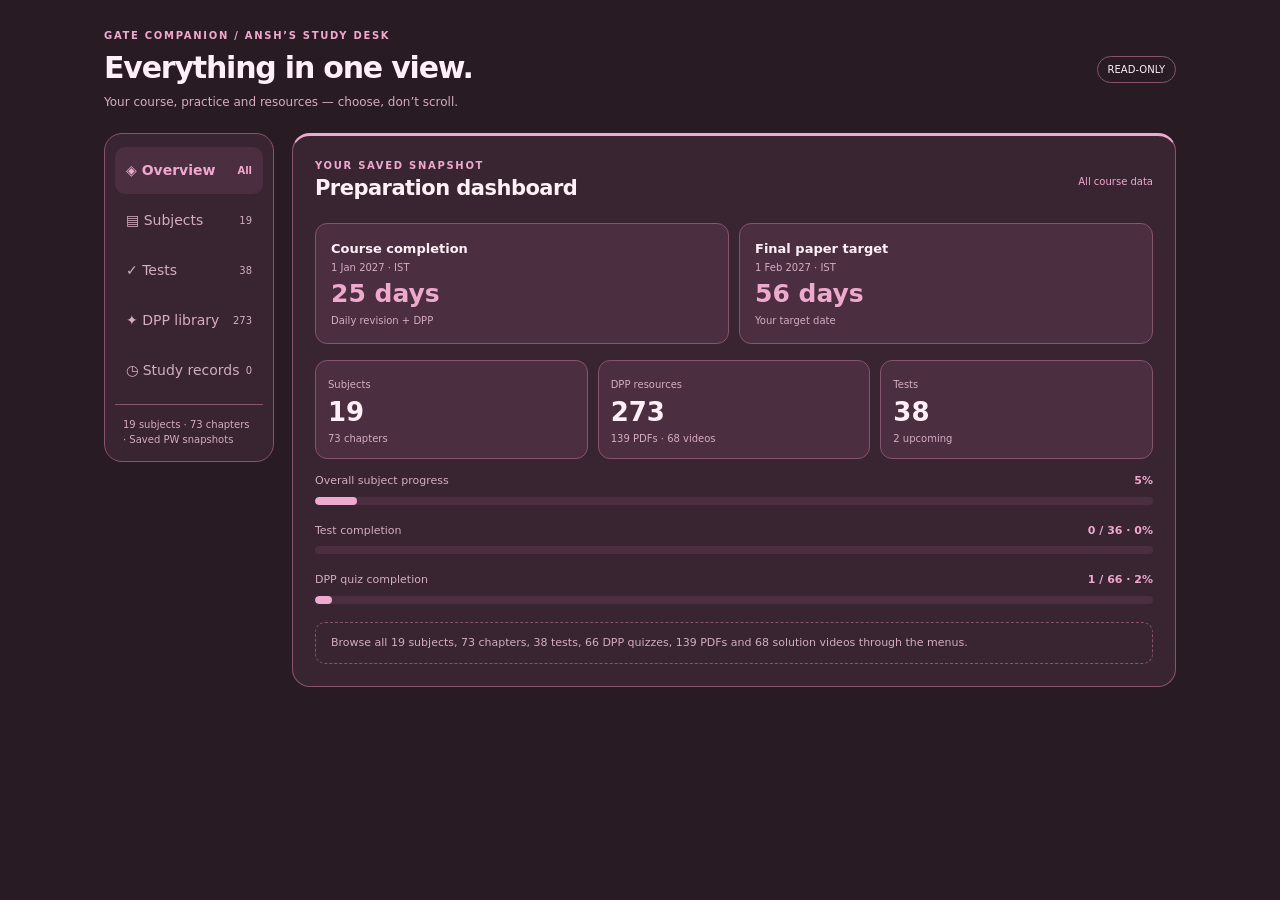
==== commit a8dcde59: "Use rose dashboard palette" ====
--- a/docs/dashboard.html
+++ b/docs/dashboard.html
@@ -1,6 +1,6 @@
 <!doctype html><html lang="en"><head><meta charset="utf-8"><meta name="viewport" content="width=device-width,initial-scale=1"><title>GATE study dashboard</title><style>
 :root{color-scheme:dark;--bg:#101d19;--panel:#1b2c25;--soft:#243c30;--ink:#f1f9f1;--muted:#a9c0b1;--line:#3e5b4a;--accent:#b7e5b5;--detail:#dfeedd;--detailink:#213e2a}html[data-theme=light]{color-scheme:light;--bg:#c9dbc9;--panel:#f0f6e9;--soft:#e1ecd9;--ink:#243f2b;--muted:#59705c;--line:#b0c6ac;--accent:#356c42;--detail:#fffaf0;--detailink:#314329}*{box-sizing:border-box}body{margin:0;font:14px/1.5 system-ui,sans-serif;background:var(--bg);color:var(--ink)}main{max-width:1120px;margin:auto;padding:28px 24px}header{display:flex;align-items:center;justify-content:space-between;gap:16px;margin-bottom:22px}.eyebrow{font-size:10px;letter-spacing:.17em;font-weight:800;color:var(--accent)}h1{font-size:30px;line-height:1.2;letter-spacing:-.04em;margin:7px 0}p{margin:0}.muted{color:var(--muted);font-size:12px}.tools{display:flex;align-items:center;gap:10px}.preview{font-size:10px;border:1px solid var(--line);padding:5px 10px;border-radius:99px;white-space:nowrap}button,select{font:inherit}button{cursor:pointer}#theme{border:1px solid var(--line);border-radius:9px;background:var(--soft);color:var(--ink);padding:9px 11px}.layout{display:grid;grid-template-columns:170px minmax(0,1fr);gap:18px}.nav{background:var(--panel);border:1px solid var(--line);border-radius:18px;padding:10px;align-self:start}.nav button{width:100%;display:flex;align-items:center;justify-content:space-between;text-align:left;border:0;border-radius:10px;background:transparent;color:var(--muted);padding:13px 11px;margin:3px 0}.nav button[aria-selected=true]{background:var(--soft);color:var(--accent);font-weight:750}.nav small{font-size:10px}.nav-note{padding:12px 8px 4px;font-size:10px;color:var(--muted);border-top:1px solid var(--line);margin-top:10px}.panel{--area:var(--accent);background:var(--panel);border:1px solid var(--line);border-top:3px solid var(--area);border-radius:18px;padding:22px;min-width:0}.panel.tests{--area:#f3c885}.panel.dpp{--area:#a6d2f5}html[data-theme=light] .panel.tests{--area:#9b6923}html[data-theme=light] .panel.dpp{--area:#3c729a}.panel-head{display:flex;justify-content:space-between;align-items:center;gap:15px;margin-bottom:18px}h2{font-size:21px;margin:0;letter-spacing:-.025em}.scope{font-size:10px;color:var(--area);text-align:right}.filters{display:grid;grid-template-columns:repeat(2,minmax(0,1fr));gap:12px;margin-bottom:16px}label{font-size:10px;font-weight:750;color:var(--muted)}select{display:block;margin-top:5px;width:100%;min-width:0;border:1px solid var(--line);background:var(--soft);color:var(--ink);padding:10px;border-radius:9px;font-size:12px;min-height:42px}.wide{grid-column:1/-1}.stats{display:grid;grid-template-columns:repeat(3,minmax(0,1fr));gap:10px}.stat{padding:12px;background:var(--soft);border:1px solid var(--line);border-radius:12px}.stat small{font-size:10px;color:var(--muted)}.stat strong{display:block;font-size:26px;line-height:1.45}.stat p{font-size:10px;color:var(--muted)}.meter{margin:14px 0 18px}.meter-label{display:flex;justify-content:space-between;gap:12px;font-size:11px;color:var(--muted);margin-bottom:7px}.meter-label strong{color:var(--area)}.track{height:8px;background:var(--soft);border-radius:99px;overflow:hidden}.fill{background:var(--area);height:100%;border-radius:99px}.detail{background:var(--detail);color:var(--detailink);padding:17px;border-radius:12px}.detail h3{font-size:18px;margin:8px 0 12px;line-height:1.35;overflow-wrap:anywhere}.tag{display:inline-block;padding:3px 8px;border:1px solid #9fb99b;border-radius:6px;font-size:9px;letter-spacing:.06em;font-weight:750}.facts{display:grid;grid-template-columns:repeat(3,minmax(0,1fr));gap:12px}.fact small{display:block;font-size:10px;opacity:.7}.fact strong{font-size:13px;font-weight:650;overflow-wrap:anywhere}.source{margin-top:12px;font-size:10px;color:var(--muted);line-height:1.6}.deadlines{display:grid;grid-template-columns:1fr 1fr;gap:10px;margin-bottom:16px}.deadline{padding:15px;border:1px solid var(--line);border-radius:12px;background:var(--soft)}.deadline h3{font-size:13px;margin:0 0 2px}.deadline .days{font-size:25px;font-weight:750;color:var(--accent)}.deadline small{font-size:10px;color:var(--muted);display:block}.overview-meters{margin-top:18px}.overview-meters .meter{margin-bottom:16px}.coverage{padding:12px 15px;border:1px dashed var(--line);border-radius:10px;font-size:11px;color:var(--muted);margin-top:15px}.empty{font-size:13px;line-height:1.6}.mobile-nav{display:none}footer{margin:18px 0 0;font-size:10px;color:var(--muted);text-align:center}button:focus-visible,select:focus-visible{outline:3px solid var(--area,var(--accent));outline-offset:3px}@media(max-width:650px){main{padding:20px 14px}.layout{grid-template-columns:1fr;gap:12px}.nav{display:none}.mobile-nav{display:block;margin-bottom:14px}.panel{padding:16px}.tools{flex-direction:column;gap:5px;align-items:end}h1{font-size:24px}.stat{padding:10px}.stat strong{font-size:22px}.facts{grid-template-columns:repeat(2,minmax(0,1fr))}.detail h3{font-size:16px}.deadline{padding:11px}.deadline .days{font-size:22px}.panel-head{align-items:start}.scope{max-width:100px}.filters{gap:10px}.source{font-size:10px}}@media(prefers-reduced-motion:reduce){*{scroll-behavior:auto}}
-</style><style>:root{--bg:#281d18;--panel:#38271f;--soft:#493327;--ink:#fff2e7;--muted:#d1b4a1;--line:#88634b;--accent:#efb58b;--detail:#f4e4d3;--detailink:#513521}html[data-theme=light]{--bg:#e9d2b8;--panel:#faf0e2;--soft:#efdcc4;--ink:#563722;--muted:#8a674c;--line:#c7a583;--accent:#a86636;--detail:#fffaf1;--detailink:#5b3b25}.tools:empty{display:none}</style></head><body><main><header><div><p class="eyebrow">GATE COMPANION / ANSH’S STUDY DESK</p><h1>Everything in one view.</h1><p class="muted">Your course, practice and resources — choose, don’t scroll.</p></div><div class="tools"><span class="preview">READ-ONLY</span></div></header><label class="mobile-nav">Dashboard section<select id="mobileSection"></select></label><div class="layout"><nav class="nav" aria-label="Dashboard sections"></nav><section id="panel" class="panel" aria-labelledby="title"><div class="panel-head"><div><p class="eyebrow" id="kicker"></p><h2 id="title"></h2></div><span class="scope" id="scope"></span></div><div id="content"></div></section></div><footer></footer></main><script id="data" type="application/json">{"state":{"subjects":[{"name":"Theory of Computation","progress":36},{"name":"Database Management System","progress":26},{"name":"Operating Systems","progress":11},{"name":"Compiler Design","progress":0},{"name":"General Aptitude","progress":0},{"name":"Data Structure & Programming","progress":0},{"name":"C Programming","progress":0},{"name":"Computer Networks","progress":0},{"name":"Digital Logic","progress":0},{"name":"Verbal Aptitude","progress":0},{"name":"Discrete Mathematics","progress":null},{"name":"Algorithms","progress":null},{"name":"Probability and Statistics","progress":null},{"name":"Linear Algebra","progress":0},{"name":"Computer Organization and Architecture","progress":0},{"name":"Calculus and Optimization","progress":0},{"name":"Fundamental of C Language","progress":0},{"name":"Basics of Computer System","progress":0},{"name":"Foundation of Engineering Math","progress":0}],"sessions":[],"tests":[],"updatedAt":"2026-10-13T11:09:43.837Z","pw":{"batchId":"6a6db276dcb67d138689a93d","tests":[{"name":"Mock Test 05","subject":"Full syllabus mock","attempts":0,"status":"not-started"},{"name":"Mock Test 04","subject":"Full syllabus mock","attempts":0,"status":"not-started"},{"name":"Mock Test 03","subject":"Full syllabus mock","attempts":0,"status":"not-started"},{"name":"Mock Test 02","subject":"Full syllabus mock","attempts":0,"status":"not-started"},{"name":"Mock Test 01","subject":"Full syllabus mock","attempts":0,"status":"not-started"},{"name":"Digital Logic : Full Syllabus Test","subject":"Digital Logic","attempts":0,"status":"not-started"},{"name":"Digital Logic : Weekly Test 03","subject":"Digital Logic","attempts":0,"status":"not-started"},{"name":"Digital Logic : Weekly Test 02","subject":"Digital Logic","attempts":0,"status":"not-started"},{"name":"Digital Logic : Weekly Test 01","subject":"Digital Logic","attempts":0,"status":"not-started"},{"name":"Verbal Aptitude : Full Syllabus Test","subject":"Verbal Aptitude","attempts":0,"status":"not-started"},{"name":"Linear Algebra : Weekly Test 01","subject":"Linear Algebra","attempts":0,"status":"not-started"},{"name":"C Programming : Weekly Test 05","subject":"C Programming","attempts":0,"status":"not-started"},{"name":"C Programming : Weekly Test 04","subject":"C Programming","attempts":0,"status":"not-started"},{"name":"C Programming : Weekly Test 03","subject":"C Programming","attempts":0,"status":"not-started"},{"name":"C Programming : Weekly Test 02","subject":"C Programming","attempts":0,"status":"not-started"},{"name":"C Programming : Weekly Test 01","subject":"C Programming","attempts":0,"status":"not-started"},{"name":"Database Management System : Weekly Test 01","subject":"Database Management System","attempts":0,"status":"not-started"},{"name":"Theory of Computation : Weekly Test 03","subject":"Theory of Computation","attempts":0,"status":"not-started"},{"name":"Theory of Computation : Weekly Test 02","subject":"Theory of Computation","attempts":0,"status":"not-started"},{"name":"Theory of Computation : Weekly Test 01","subject":"Theory of Computation","attempts":0,"status":"not-started"},{"name":"Computer Organization and Architecture : Weekly Test 07","subject":"Computer Organization and Architecture","attempts":0,"status":"not-started"},{"name":"Computer Organization and Architecture : Weekly Test 06","subject":"Computer Organization and Architecture","attempts":0,"status":"not-started"},{"name":"Computer Organization and Architecture : Weekly Test 05","subject":"Computer Organization and Architecture","attempts":0,"status":"not-started"},{"name":"Computer Organization and Architecture : Weekly Test 04","subject":"Computer Organization and Architecture","attempts":0,"status":"not-started"},{"name":"Computer Organization and Architecture : Weekly Test 03","subject":"Computer Organization and Architecture","attempts":0,"status":"not-started"},{"name":"Computer Organization and Architecture : Weekly Test 02","subject":"Computer Organization and Architecture","attempts":0,"status":"not-started"},{"name":"Computer Organization and Architecture : Weekly Test 01","subject":"Computer Organization and Architecture","attempts":0,"status":"not-started"},{"name":"Operating Systems : Weekly Test 01","subject":"Operating Systems","attempts":0,"status":"not-started"},{"name":"General Aptitude : Weekly Test 01","subject":"General Aptitude","attempts":0,"status":"not-started"},{"name":"General Aptitude : Weekly Test 02","subject":"General Aptitude","attempts":0,"status":"upcoming"},{"name":"General Aptitude : Weekly Test 03","subject":"General Aptitude","attempts":0,"status":"upcoming"},{"name":"Database Management System : Weekly Test 02","subject":"Database Management System","attempts":0,"status":"not-started"},{"name":"Database Management System : Weekly Test 03","subject":"Database Management System","attempts":0,"status":"not-started"},{"name":"Database Management System : Weekly Test 04","subject":"Database Management System","attempts":0,"status":"not-started"},{"name":"Operating Systems : Weekly Test 02","subject":"Operating Systems","attempts":0,"status":"not-started"},{"name":"Theory of Computation : Weekly Test 05","subject":"Theory of Computation","attempts":0,"status":"not-started"},{"name":"Theory of Computation : Weekly Test 04","subject":"Theory of Computation","attempts":0,"status":"not-started"},{"name":"Operating Systems : Weekly Test 03","subject":"Operating Systems","attempts":0,"status":"not-started"}],"capturedAt":"2026-10-13T11:09:42.295Z","lastSyncedAt":"2026-10-13T11:09:43.837Z","dpp":{"batchId":"6a6db276dcb67d138689a93d","capturedAt":"2026-10-13T11:09:42.295Z","chapters":[{"id":"dpp-chapter:theory%20of%20computation:dfa","subject":"Theory of Computation","name":"DFA","lectureCompleted":7,"lectureTotal":7,"quizCompleted":1,"quizTotal":1},{"id":"dpp-chapter:theory%20of%20computation:regular%20expression","subject":"Theory of Computation","name":"Regular Expression","lectureCompleted":4,"lectureTotal":5,"quizCompleted":null,"quizTotal":null},{"id":"dpp-chapter:theory%20of%20computation:regular%20language","subject":"Theory of Computation","name":"Regular Language","lectureCompleted":0,"lectureTotal":3,"quizCompleted":0,"quizTotal":1},{"id":"dpp-chapter:theory%20of%20computation:grammar","subject":"Theory of Computation","name":"Grammar","lectureCompleted":1,"lectureTotal":5,"quizCompleted":0,"quizTotal":1},{"id":"dpp-chapter:theory%20of%20computation:pushdown%20automata%20and%20cfl","subject":"Theory of Computation","name":"Pushdown Automata and CFL","lectureCompleted":0,"lectureTotal":6,"quizCompleted":0,"quizTotal":1},{"id":"dpp-chapter:theory%20of%20computation:turing%20machine","subject":"Theory of Computation","name":"Turing Machine","lectureCompleted":0,"lectureTotal":3,"quizCompleted":0,"quizTotal":1},{"id":"dpp-chapter:database%20management%20system:ch%2001%20%3A%20relational%20model%20and%20normal%20forms","subject":"Database Management System","name":"CH 01 : Relational model and Normal forms","lectureCompleted":8,"lectureTotal":10,"quizCompleted":0,"quizTotal":1},{"id":"dpp-chapter:database%20management%20system:ch%2002%20%3A%20queries","subject":"Database Management System","name":"CH 02 : Queries","lectureCompleted":0,"lectureTotal":13,"quizCompleted":0,"quizTotal":1},{"id":"dpp-chapter:database%20management%20system:ch%2003%20%3A%20er%20model","subject":"Database Management System","name":"CH 03 : ER MODEL","lectureCompleted":0,"lectureTotal":3,"quizCompleted":0,"quizTotal":1},{"id":"dpp-chapter:compiler%20design:lexical%20analysis","subject":"Compiler Design","name":"Lexical Analysis","lectureCompleted":0,"lectureTotal":1,"quizCompleted":null,"quizTotal":null},{"id":"dpp-chapter:compiler%20design:parsing","subject":"Compiler Design","name":"Parsing","lectureCompleted":0,"lectureTotal":1,"quizCompleted":null,"quizTotal":null},{"id":"dpp-chapter:operating%20systems:basics%20of%20os","subject":"Operating Systems","name":"Basics of OS","lectureCompleted":1,"lectureTotal":1,"quizCompleted":null,"quizTotal":null},{"id":"dpp-chapter:operating%20systems:process%20management","subject":"Operating Systems","name":"Process Management","lectureCompleted":1,"lectureTotal":1,"quizCompleted":null,"quizTotal":null},{"id":"dpp-chapter:operating%20systems:cpu%20scheduling","subject":"Operating Systems","name":"CPU Scheduling","lectureCompleted":0,"lectureTotal":5,"quizCompleted":0,"quizTotal":1},{"id":"dpp-chapter:operating%20systems:multithreading","subject":"Operating Systems","name":"Multithreading","lectureCompleted":0,"lectureTotal":1,"quizCompleted":0,"quizTotal":1},{"id":"dpp-chapter:operating%20systems:process%20synchronization","subject":"Operating Systems","name":"Process Synchronization","lectureCompleted":0,"lectureTotal":6,"quizCompleted":0,"quizTotal":1},{"id":"dpp-chapter:operating%20systems:deadlock","subject":"Operating Systems","name":"Deadlock","lectureCompleted":0,"lectureTotal":3,"quizCompleted":null,"quizTotal":null},{"id":"dpp-chapter:general%20aptitude:quantitative%20aptitude","subject":"General Aptitude","name":"Quantitative Aptitude","lectureCompleted":0,"lectureTotal":16,"quizCompleted":0,"quizTotal":8},{"id":"dpp-chapter:general%20aptitude:analytical%20aptitude","subject":"General Aptitude","name":"Analytical Aptitude","lectureCompleted":0,"lectureTotal":6,"quizCompleted":0,"quizTotal":6},{"id":"dpp-chapter:general%20aptitude:spatial%20aptitude","subject":"General Aptitude","name":"Spatial Aptitude","lectureCompleted":0,"lectureTotal":2,"quizCompleted":0,"quizTotal":2},{"id":"dpp-chapter:data%20structure%20%26%20programming:array","subject":"Data Structure & Programming","name":"Array","lectureCompleted":0,"lectureTotal":1,"quizCompleted":null,"quizTotal":null},{"id":"dpp-chapter:c%20programming:ch%2001%20%3A%20language%20processor%20and%20tokens","subject":"C Programming","name":"CH 01 : Language Processor and Tokens","lectureCompleted":0,"lectureTotal":1,"quizCompleted":null,"quizTotal":null},{"id":"dpp-chapter:c%20programming:ch%2002%20%3A%20data%20types%20and%20operator","subject":"C Programming","name":"CH 02 : Data Types and Operator","lectureCompleted":0,"lectureTotal":5,"quizCompleted":0,"quizTotal":3},{"id":"dpp-chapter:c%20programming:ch%2003%20%3A%20control%20flow%20statement","subject":"C Programming","name":"CH 03 : Control Flow Statement","lectureCompleted":0,"lectureTotal":5,"quizCompleted":0,"quizTotal":2},{"id":"dpp-chapter:c%20programming:ch%2003%20%3A%20function%20%26%20storage%20class","subject":"C Programming","name":"CH 03 : Function & Storage Class","lectureCompleted":0,"lectureTotal":5,"quizCompleted":0,"quizTotal":4},{"id":"dpp-chapter:c%20programming:ch%2005%20%3A%20array%20and%20pointer","subject":"C Programming","name":"CH 05 : Array and Pointer","lectureCompleted":0,"lectureTotal":5,"quizCompleted":0,"quizTotal":3},{"id":"dpp-chapter:c%20programming:ch%2006%20%3A%20string","subject":"C Programming","name":"CH 06 : String","lectureCompleted":0,"lectureTotal":3,"quizCompleted":0,"quizTotal":1},{"id":"dpp-chapter:c%20programming:ch%2007%20%3A%20structure%20and%20union","subject":"C Programming","name":"CH 07 : Structure and Union","lectureCompleted":0,"lectureTotal":1,"quizCompleted":null,"quizTotal":null},{"id":"dpp-chapter:computer%20organization%20and%20architecture:ch%2001%20%3A%20basics%20of%20coa","subject":"Computer Organization and Architecture","name":"CH 01 : Basics of COA","lectureCompleted":0,"lectureTotal":4,"quizCompleted":0,"quizTotal":1},{"id":"dpp-chapter:computer%20organization%20and%20architecture:ch%2002%20%3A%20instruction%20%26%20addressing%20modes","subject":"Computer Organization and Architecture","name":"CH 02 : Instruction & Addressing Modes","lectureCompleted":0,"lectureTotal":5,"quizCompleted":0,"quizTotal":2},{"id":"dpp-chapter:computer%20organization%20and%20architecture:ch%2003%20%3A%20cpu%20%26%20control%20unit","subject":"Computer Organization and Architecture","name":"CH 03 : CPU & Control Unit","lectureCompleted":0,"lectureTotal":3,"quizCompleted":0,"quizTotal":1},{"id":"dpp-chapter:computer%20organization%20and%20architecture:ch%2004%20%3A%20floating%20point%20representation","subject":"Computer Organization and Architecture","name":"CH 04 : Floating Point Representation","lectureCompleted":0,"lectureTotal":2,"quizCompleted":0,"quizTotal":1},{"id":"dpp-chapter:computer%20organization%20and%20architecture:ch%2005%20%3A%20io%20organization","subject":"Computer Organization and Architecture","name":"CH 05 : IO Organization","lectureCompleted":0,"lectureTotal":3,"quizCompleted":0,"quizTotal":1},{"id":"dpp-chapter:computer%20organization%20and%20architecture:ch%2006%20%3A%20memory%20organzation","subject":"Computer Organization and Architecture","name":"CH 06 : Memory Organzation","lectureCompleted":0,"lectureTotal":2,"quizCompleted":0,"quizTotal":1},{"id":"dpp-chapter:computer%20organization%20and%20architecture:ch%2007%20%3A%20cache%20organization","subject":"Computer Organization and Architecture","name":"CH 07 : Cache Organization","lectureCompleted":0,"lectureTotal":9,"quizCompleted":0,"quizTotal":2},{"id":"dpp-chapter:computer%20organization%20and%20architecture:ch%2008%20%3A%20pipeline%20processing","subject":"Computer Organization and Architecture","name":"CH 08 : Pipeline Processing","lectureCompleted":0,"lectureTotal":5,"quizCompleted":0,"quizTotal":1},{"id":"dpp-chapter:computer%20networks:ch%2001%20%3A%20introduction","subject":"Computer Networks","name":"CH 01 : Introduction","lectureCompleted":0,"lectureTotal":4,"quizCompleted":0,"quizTotal":1},{"id":"dpp-chapter:computer%20networks:ch%2002%20%3A%20network%20delays","subject":"Computer Networks","name":"CH 02 : Network Delays","lectureCompleted":0,"lectureTotal":4,"quizCompleted":0,"quizTotal":1},{"id":"dpp-chapter:computer%20networks:ch%2003%20%3A%20flow%20control","subject":"Computer Networks","name":"CH 03 : Flow Control","lectureCompleted":0,"lectureTotal":8,"quizCompleted":0,"quizTotal":1},{"id":"dpp-chapter:computer%20networks:ch%2004%20%3A%20transport%20layer","subject":"Computer Networks","name":"CH 04 : Transport Layer","lectureCompleted":0,"lectureTotal":15,"quizCompleted":0,"quizTotal":2},{"id":"dpp-chapter:computer%20networks:ch%2005%20%3A%20application%20layer","subject":"Computer Networks","name":"CH 05 : Application Layer","lectureCompleted":0,"lectureTotal":6,"quizCompleted":0,"quizTotal":1},{"id":"dpp-chapter:computer%20networks:ch%2006%20%3A%20ipv4%20address","subject":"Computer Networks","name":"CH 06 : IPv4 Address","lectureCompleted":0,"lectureTotal":11,"quizCompleted":0,"quizTotal":1},{"id":"dpp-chapter:computer%20networks:ch%2007%20%3A%20ipv4%20header","subject":"Computer Networks","name":"CH 07 : IPv4 Header","lectureCompleted":0,"lectureTotal":7,"quizCompleted":0,"quizTotal":1},{"id":"dpp-chapter:computer%20networks:ch%2008%20%3A%20routing","subject":"Computer Networks","name":"CH 08 : Routing","lectureCompleted":0,"lectureTotal":5,"quizCompleted":0,"quizTotal":1},{"id":"dpp-chapter:computer%20networks:ch%2009%20%3A%20error%20control","subject":"Computer Networks","name":"CH 09 : Error Control","lectureCompleted":0,"lectureTotal":8,"quizCompleted":0,"quizTotal":1},{"id":"dpp-chapter:computer%20networks:ch%2010%20%3A%20mac%20sublayer","subject":"Computer Networks","name":"CH 10 : MAC Sublayer","lectureCompleted":0,"lectureTotal":1,"quizCompleted":null,"quizTotal":null},{"id":"dpp-chapter:linear%20algebra:ch%2001%20%3A%20basics%20of%20determinants%20matrices","subject":"Linear Algebra","name":"CH 01 : Basics of Determinants Matrices","lectureCompleted":0,"lectureTotal":3,"quizCompleted":null,"quizTotal":null},{"id":"dpp-chapter:linear%20algebra:ch%2002%20%3A%20rank%20and%20system%20of%20equation","subject":"Linear Algebra","name":"CH 02 : Rank and System of Equation","lectureCompleted":0,"lectureTotal":5,"quizCompleted":null,"quizTotal":null},{"id":"dpp-chapter:linear%20algebra:ch%2003%20%3A%20eigen%20values%20and%20eigen%20vectors","subject":"Linear Algebra","name":"CH 03 : Eigen Values and Eigen Vectors","lectureCompleted":0,"lectureTotal":5,"quizCompleted":null,"quizTotal":null},{"id":"dpp-chapter:digital%20logic:ch%2001%20%3A%20boolean%20theorems%20and%20gates","subject":"Digital Logic","name":"CH 01 : Boolean Theorems and Gates","lectureCompleted":0,"lectureTotal":15,"quizCompleted":0,"quizTotal":1},{"id":"dpp-chapter:digital%20logic:ch%2002%20%3A%20combinational%20circuit","subject":"Digital Logic","name":"CH 02 : COMBINATIONAL CIRCUIT","lectureCompleted":0,"lectureTotal":14,"quizCompleted":0,"quizTotal":1},{"id":"dpp-chapter:digital%20logic:ch%2003%20%3A%20sequential%20circuit","subject":"Digital Logic","name":"CH 03 : SEQUENTIAL CIRCUIT","lectureCompleted":0,"lectureTotal":12,"quizCompleted":0,"quizTotal":1},{"id":"dpp-chapter:digital%20logic:ch%2004%20%3A%20miscellaneous%20topics","subject":"Digital Logic","name":"CH 04 : MISCELLANEOUS TOPICS","lectureCompleted":0,"lectureTotal":10,"quizCompleted":null,"quizTotal":null},{"id":"dpp-chapter:digital%20logic:tabular%20method%20%E2%80%93%20quine%20mccluskey%20method:ch-05","subject":"Digital Logic","name":"Tabular Method – Quine McCluskey Method","lectureCompleted":0,"lectureTotal":1,"quizCompleted":null,"quizTotal":null},{"id":"dpp-chapter:digital%20logic:tabular%20method%20%E2%80%93%20quine%20mccluskey%20method:ch-06","subject":"Digital Logic","name":"Tabular Method – Quine McCluskey Method","lectureCompleted":null,"lectureTotal":null,"quizCompleted":null,"quizTotal":null},{"id":"dpp-chapter:verbal%20aptitude:ch%2001%20%3A%20parts%20of%20speech","subject":"Verbal Aptitude","name":"CH 01 : Parts of speech","lectureCompleted":0,"lectureTotal":2,"quizCompleted":0,"quizTotal":1},{"id":"dpp-chapter:verbal%20aptitude:ch%2002%20%3A%20vocabulary","subject":"Verbal Aptitude","name":"CH 02 : Vocabulary","lectureCompleted":0,"lectureTotal":2,"quizCompleted":0,"quizTotal":1},{"id":"dpp-chapter:verbal%20aptitude:ch%2003%20%3A%20reading%20comprehension%20and%20miscellaneous","subject":"Verbal Aptitude","name":"CH 03 : Reading Comprehension and Miscellaneous","lectureCompleted":0,"lectureTotal":1,"quizCompleted":0,"quizTotal":1},{"id":"dpp-chapter:fundamental%20of%20c%20language:ch%2001%20%3A%20introduction","subject":"Fundamental of C Language","name":"CH 01 : Introduction","lectureCompleted":0,"lectureTotal":2,"quizCompleted":null,"quizTotal":null},{"id":"dpp-chapter:fundamental%20of%20c%20language:ch%2002%20%3A%20data%20types%20%26%20operators","subject":"Fundamental of C Language","name":"CH 02 : Data Types & Operators","lectureCompleted":0,"lectureTotal":5,"quizCompleted":null,"quizTotal":null},{"id":"dpp-chapter:fundamental%20of%20c%20language:ch%2003%20%3A%20control%20flow%20statement","subject":"Fundamental of C Language","name":"CH 03 : Control Flow Statement","lectureCompleted":0,"lectureTotal":3,"quizCompleted":null,"quizTotal":null},{"id":"dpp-chapter:fundamental%20of%20c%20language:ch%2004%20%3A%20function%20%26%20storage%20class","subject":"Fundamental of C Language","name":"CH 04 : Function & Storage Class","lectureCompleted":0,"lectureTotal":4,"quizCompleted":null,"quizTotal":null},{"id":"dpp-chapter:fundamental%20of%20c%20language:ch%2005%20%3A%20array%20%26%20pointer","subject":"Fundamental of C Language","name":"CH 05 : Array & Pointer","lectureCompleted":0,"lectureTotal":4,"quizCompleted":null,"quizTotal":null},{"id":"dpp-chapter:fundamental%20of%20c%20language:ch%2006%20%3A%20string%20%26%20structure","subject":"Fundamental of C Language","name":"CH 06 : String & Structure","lectureCompleted":0,"lectureTotal":2,"quizCompleted":null,"quizTotal":null},{"id":"dpp-chapter:basics%20of%20computer%20system:ch%2001%20%3A%20basics%20of%20computer%20system","subject":"Basics of Computer System","name":"CH 01 : Basics Of Computer System","lectureCompleted":0,"lectureTotal":10,"quizCompleted":null,"quizTotal":null},{"id":"dpp-chapter:foundation%20of%20engineering%20math:ch%2001%20%3A%20prerequisites%20of%20engineering%20mathematics","subject":"Foundation of Engineering Math","name":"CH 01 : Prerequisites of Engineering Mathematics","lectureCompleted":0,"lectureTotal":25,"quizCompleted":null,"quizTotal":null},{"id":"dpp-chapter:calculus%20and%20optimization:ch%2001%20%3A%20functions%20and%20graphs","subject":"Calculus and Optimization","name":"CH 01 : Functions and Graphs","lectureCompleted":0,"lectureTotal":3,"quizCompleted":null,"quizTotal":null},{"id":"dpp-chapter:calculus%20and%20optimization:ch%2002%20%3A%20limit%2C%20continuity%20and%20differentiability","subject":"Calculus and Optimization","name":"CH 02 : Limit, Continuity and Differentiability","lectureCompleted":0,"lectureTotal":5,"quizCompleted":null,"quizTotal":null},{"id":"dpp-chapter:calculus%20and%20optimization:ch%2003%20%3A%20taylor%20and%20maclaurin%20series","subject":"Calculus and Optimization","name":"CH 03 : Taylor and Maclaurin Series","lectureCompleted":0,"lectureTotal":1,"quizCompleted":null,"quizTotal":null},{"id":"dpp-chapter:calculus%20and%20optimization:ch%2004%20%3A%20mean%20value%20theorems","subject":"Calculus and Optimization","name":"CH 04 : Mean Value Theorems","lectureCompleted":0,"lectureTotal":2,"quizCompleted":null,"quizTotal":null},{"id":"dpp-chapter:calculus%20and%20optimization:ch%2005%20%3A%20derivatives%20and%20their%20types","subject":"Calculus and Optimization","name":"CH 05 : Derivatives and Their Types","lectureCompleted":0,"lectureTotal":3,"quizCompleted":null,"quizTotal":null},{"id":"dpp-chapter:calculus%20and%20optimization:ch%2006%20%3A%20maxima%20and%20minima","subject":"Calculus and Optimization","name":"CH 06 : Maxima and Minima","lectureCompleted":0,"lectureTotal":3,"quizCompleted":null,"quizTotal":null},{"id":"dpp-chapter:calculus%20and%20optimization:ch%2007%20%3A%20integration","subject":"Calculus and Optimization","name":"CH 07 : Integration","lectureCompleted":0,"lectureTotal":2,"quizCompleted":null,"quizTotal":null}],"resources":[{"id":"dpp-resource:pdf:general%20aptitude:quantitative%20aptitude:quantitative%20aptitude%20%3A%20dpp%20of%20lec%2011","subject":"General Aptitude","chapter":"Quantitative Aptitude","type":"pdf","title":"Quantitative Aptitude : DPP of Lec 11","releaseLabel":"6 Oct","details":"","status":"unknown","capturedAt":"2026-10-13T10:09:20.347Z"},{"id":"dpp-resource:pdf:general%20aptitude:quantitative%20aptitude:quantitative%20aptitude%20%3A%20dpp%20of%20lec%2011%20discussion%20notes","subject":"General Aptitude","chapter":"Quantitative Aptitude","type":"pdf","title":"Quantitative Aptitude : DPP of Lec 11 Discussion Notes","releaseLabel":"6 Oct","details":"","status":"unknown","capturedAt":"2026-10-13T10:09:20.347Z"},{"id":"dpp-resource:pdf:general%20aptitude:quantitative%20aptitude:quantitative%20aptitude%20%3A%20dpp%20of%20lec%209","subject":"General Aptitude","chapter":"Quantitative Aptitude","type":"pdf","title":"Quantitative Aptitude : DPP of Lec 9","releaseLabel":"25 Sep","details":"","status":"unknown","capturedAt":"2026-10-13T10:09:20.347Z"},{"id":"dpp-resource:pdf:general%20aptitude:quantitative%20aptitude:quantitative%20aptitude%20%3A%20dpp%20of%20lec%208","subject":"General Aptitude","chapter":"Quantitative Aptitude","type":"pdf","title":"Quantitative Aptitude : DPP of Lec 8","releaseLabel":"24 Sep","details":"","status":"unknown","capturedAt":"2026-10-13T10:09:20.347Z"},{"id":"dpp-resource:pdf:general%20aptitude:quantitative%20aptitude:quantitative%20aptitude%20%3A%20dpp%20of%20lec%206","subject":"General Aptitude","chapter":"Quantitative Aptitude","type":"pdf","title":"Quantitative Aptitude : DPP of Lec 6","releaseLabel":"22 Sep","details":"","status":"unknown","capturedAt":"2026-10-13T10:09:20.347Z"},{"id":"dpp-resource:pdf:general%20aptitude:quantitative%20aptitude:quantitative%20aptitude%20%3A%20dpp%20of%20lec%206%20discussion%20notes","subject":"General Aptitude","chapter":"Quantitative Aptitude","type":"pdf","title":"Quantitative Aptitude : DPP of Lec 6 Discussion Notes","releaseLabel":"22 Sep","details":"","status":"unknown","capturedAt":"2026-10-13T10:09:20.347Z"},{"id":"dpp-resource:pdf:general%20aptitude:quantitative%20aptitude:quantitative%20aptitude%20%3A%20dpp%20of%20lec%204","subject":"General Aptitude","chapter":"Quantitative Aptitude","type":"pdf","title":"Quantitative Aptitude : DPP of Lec 4","releaseLabel":"19 Sep","details":"","status":"unknown","capturedAt":"2026-10-13T10:09:20.347Z"},{"id":"dpp-resource:pdf:general%20aptitude:quantitative%20aptitude:quantitative%20aptitude%20%3A%20dpp%20of%20lec%204%20discussion%20notes","subject":"General Aptitude","chapter":"Quantitative Aptitude","type":"pdf","title":"Quantitative Aptitude : DPP of Lec 4 Discussion Notes","releaseLabel":"19 Sep","details":"","status":"unknown","capturedAt":"2026-10-13T10:09:20.347Z"},{"id":"dpp-resource:pdf:general%20aptitude:quantitative%20aptitude:quantitative%20aptitude%20%3A%20dpp%20of%20lec%203","subject":"General Aptitude","chapter":"Quantitative Aptitude","type":"pdf","title":"Quantitative Aptitude : DPP of Lec 3","releaseLabel":"17 Sep","details":"","status":"unknown","capturedAt":"2026-10-13T10:09:20.347Z"},{"id":"dpp-resource:pdf:general%20aptitude:quantitative%20aptitude:quantitative%20aptitude%20%3A%20dpp%20of%20lec%203%20discussion%20notes","subject":"General Aptitude","chapter":"Quantitative Aptitude","type":"pdf","title":"Quantitative Aptitude : DPP of Lec 3 Discussion Notes","releaseLabel":"17 Sep","details":"","status":"unknown","capturedAt":"2026-10-13T10:09:20.347Z"},{"id":"dpp-resource:pdf:general%20aptitude:quantitative%20aptitude:quantitative%20aptitude%20%3A%20dpp%20of%20lec%202","subject":"General Aptitude","chapter":"Quantitative Aptitude","type":"pdf","title":"Quantitative Aptitude : DPP of Lec 2","releaseLabel":"16 Sep","details":"","status":"unknown","capturedAt":"2026-10-13T10:09:20.347Z"},{"id":"dpp-resource:pdf:general%20aptitude:quantitative%20aptitude:quantitative%20aptitude%20%3A%20dpp%20of%20lec%202%20discussion%20notes","subject":"General Aptitude","chapter":"Quantitative Aptitude","type":"pdf","title":"Quantitative Aptitude : DPP of Lec 2 Discussion Notes","releaseLabel":"16 Sep","details":"","status":"unknown","capturedAt":"2026-10-13T10:09:20.347Z"},{"id":"dpp-resource:pdf:general%20aptitude:quantitative%20aptitude:quantitative%20aptitude%20%3A%20dpp%20of%20lec%201","subject":"General Aptitude","chapter":"Quantitative Aptitude","type":"pdf","title":"Quantitative Aptitude : DPP of Lec 1","releaseLabel":"15 Sep","details":"","status":"unknown","capturedAt":"2026-10-13T10:09:20.347Z"},{"id":"dpp-resource:pdf:general%20aptitude:quantitative%20aptitude:quantitative%20aptitude%20%3A%20dpp%20of%20lec%201%20discussion%20notes","subject":"General Aptitude","chapter":"Quantitative Aptitude","type":"pdf","title":"Quantitative Aptitude : DPP of Lec 1 Discussion Notes","releaseLabel":"15 Sep","details":"","status":"unknown","capturedAt":"2026-10-13T10:09:20.347Z"},{"id":"dpp-resource:video:general%20aptitude:quantitative%20aptitude:quantitative%20aptitude%20%3A%20dpp%20of%20lec%2011%20discussion","subject":"General Aptitude","chapter":"Quantitative Aptitude","type":"video","title":"Quantitative Aptitude : DPP of Lec 11 Discussion","releaseLabel":"6 Oct 2026","details":"","status":"unknown","capturedAt":"2026-10-13T10:09:20.347Z"},{"id":"dpp-resource:video:general%20aptitude:quantitative%20aptitude:quantitative%20aptitude%20%3A%20dpp%20of%20lec%206%20discussion","subject":"General Aptitude","chapter":"Quantitative Aptitude","type":"video","title":"Quantitative Aptitude : DPP of Lec 6 Discussion","releaseLabel":"22 Sep 2026","details":"","status":"unknown","capturedAt":"2026-10-13T10:09:20.347Z"},{"id":"dpp-resource:video:general%20aptitude:quantitative%20aptitude:quantitative%20aptitude%20%3A%20dpp%20of%20lec%204%20discussion","subject":"General Aptitude","chapter":"Quantitative Aptitude","type":"video","title":"Quantitative Aptitude : DPP of Lec 4 Discussion","releaseLabel":"19 Sep 2026","details":"","status":"unknown","capturedAt":"2026-10-13T10:09:20.347Z"},{"id":"dpp-resource:video:general%20aptitude:quantitative%20aptitude:quantitative%20aptitude%20%3A%20dpp%20of%20lec%203%20discussion","subject":"General Aptitude","chapter":"Quantitative Aptitude","type":"video","title":"Quantitative Aptitude : DPP of Lec 3 Discussion","releaseLabel":"17 Sep 2026","details":"","status":"unknown","capturedAt":"2026-10-13T10:09:20.347Z"},{"id":"dpp-resource:video:general%20aptitude:quantitative%20aptitude:quantitative%20aptitude%20%3A%20dpp%20of%20lec%202%20discussion","subject":"General Aptitude","chapter":"Quantitative Aptitude","type":"video","title":"Quantitative Aptitude : DPP of Lec 2 Discussion","releaseLabel":"16 Sep 2026","details":"","status":"unknown","capturedAt":"2026-10-13T10:09:20.347Z"},{"id":"dpp-resource:video:general%20aptitude:quantitative%20aptitude:quantitative%20aptitude%20%3A%20dpp%20of%20lec%201%20discussion","subject":"General Aptitude","chapter":"Quantitative Aptitude","type":"video","title":"Quantitative Aptitude : DPP of Lec 1 Discussion","releaseLabel":"15 Sep 2026","details":"","status":"unknown","capturedAt":"2026-10-13T10:09:20.347Z"},{"id":"dpp-resource:pdf:calculus%20and%20optimization:ch%2002%20%3A%20limit%2C%20continuity%20and%20differentiability:limit%20continuity%20and%20differentiability%20%3A%20dpp%2001","subject":"Calculus and Optimization","chapter":"CH 02 : Limit, Continuity and Differentiability","type":"pdf","title":"Limit Continuity and Differentiability : DPP 01","releaseLabel":"23 Jan","details":"","status":"unknown","capturedAt":"2026-10-13T10:09:20.347Z"},{"id":"dpp-resource:pdf:calculus%20and%20optimization:ch%2002%20%3A%20limit%2C%20continuity%20and%20differentiability:limit%20continuity%20and%20differentiability%20%3A%20dpp%2001%20discussion%20notes","subject":"Calculus and Optimization","chapter":"CH 02 : Limit, Continuity and Differentiability","type":"pdf","title":"Limit Continuity and Differentiability : DPP 01 Discussion Notes","releaseLabel":"23 Jan","details":"","status":"unknown","capturedAt":"2026-10-13T10:09:20.347Z"},{"id":"dpp-resource:video:calculus%20and%20optimization:ch%2002%20%3A%20limit%2C%20continuity%20and%20differentiability:limit%2C%20continuity%20and%20differentiability%20%3A%20dpp%2001%20discussion","subject":"Calculus and Optimization","chapter":"CH 02 : Limit, Continuity and Differentiability","type":"video","title":"Limit, Continuity and Differentiability : DPP 01 Discussion","releaseLabel":"23 Jan 2026","details":"","status":"unknown","capturedAt":"2026-10-13T10:09:20.347Z"},{"id":"dpp-resource:pdf:calculus%20and%20optimization:ch%2005%20%3A%20derivatives%20and%20their%20types:derivatives%20and%20their%20types%20%3A%20dpp%2001","subject":"Calculus and Optimization","chapter":"CH 05 : Derivatives and Their Types","type":"pdf","title":"Derivatives and Their Types : DPP 01","releaseLabel":"4 Feb","details":"","status":"unknown","capturedAt":"2026-10-13T10:09:20.347Z"},{"id":"dpp-resource:pdf:calculus%20and%20optimization:ch%2005%20%3A%20derivatives%20and%20their%20types:derivatives%20and%20their%20types%20%3A%20dpp%2001%20discussion%20notes","subject":"Calculus and Optimization","chapter":"CH 05 : Derivatives and Their Types","type":"pdf","title":"Derivatives and Their Types : DPP 01 Discussion Notes","releaseLabel":"4 Feb","details":"","status":"unknown","capturedAt":"2026-10-13T10:09:20.347Z"},{"id":"dpp-resource:video:calculus%20and%20optimization:ch%2005%20%3A%20derivatives%20and%20their%20types:derivatives%20and%20their%20types%20%3A%20dpp%2001%20discussion","subject":"Calculus and Optimization","chapter":"CH 05 : Derivatives and Their Types","type":"video","title":"Derivatives and Their Types : DPP 01 Discussion","releaseLabel":"4 Feb 2026","details":"","status":"unknown","capturedAt":"2026-10-13T10:09:20.347Z"},{"id":"dpp-resource:quiz:theory%20of%20computation:dfa:dfa%20%3A%20dpp%2001%20quiz","subject":"Theory of Computation","chapter":"DFA","type":"quiz","title":"DFA : DPP 01 Quiz","releaseLabel":"8 Sep","details":"13 Qs • 20 Marks • Earn 13","status":"completed","capturedAt":"2026-10-13T10:09:20.347Z"},{"id":"dpp-resource:pdf:theory%20of%20computation:dfa:dfa%20%3A%20dpp%2001","subject":"Theory of Computation","chapter":"DFA","type":"pdf","title":"DFA : DPP 01","releaseLabel":"8 Sep","details":"","status":"unknown","capturedAt":"2026-10-13T10:09:20.347Z"},{"id":"dpp-resource:pdf:theory%20of%20computation:dfa:dfa%20%3A%20dpp%2001%20discussion%20notes","subject":"Theory of Computation","chapter":"DFA","type":"pdf","title":"DFA : DPP 01 Discussion Notes","releaseLabel":"8 Sep","details":"","status":"unknown","capturedAt":"2026-10-13T10:09:20.347Z"},{"id":"dpp-resource:video:theory%20of%20computation:dfa:dfa%20%3A%20dpp%2001%20discussion","subject":"Theory of Computation","chapter":"DFA","type":"video","title":"DFA : DPP 01 Discussion","releaseLabel":"8 Sep 2026","details":"","status":"unknown","capturedAt":"2026-10-13T10:09:20.347Z"},{"id":"dpp-resource:quiz:theory%20of%20computation:regular%20language:regular%20expression%20and%20regular%20language%20%3A%20dpp%2001%20quiz","subject":"Theory of Computation","chapter":"Regular Language","type":"quiz","title":"Regular Expression and Regular Language : DPP 01 Quiz","releaseLabel":"18 Sep","details":"11 Qs • 20 Marks • Earn 33","status":"pending","capturedAt":"2026-10-13T10:09:20.347Z"},{"id":"dpp-resource:pdf:theory%20of%20computation:regular%20language:regular%20expression%20and%20regular%20language%20%3A%20dpp%2001","subject":"Theory of Computation","chapter":"Regular Language","type":"pdf","title":"Regular Expression and Regular Language : DPP 01","releaseLabel":"18 Sep","details":"","status":"unknown","capturedAt":"2026-10-13T10:09:20.347Z"},{"id":"dpp-resource:pdf:theory%20of%20computation:regular%20language:regular%20expression%20and%20regular%20language%20%3A%20dpp%2001%20discussion%20notes","subject":"Theory of Computation","chapter":"Regular Language","type":"pdf","title":"Regular Expression and Regular Language : DPP 01 Discussion Notes","releaseLabel":"18 Sep","details":"","status":"unknown","capturedAt":"2026-10-13T10:09:20.347Z"},{"id":"dpp-resource:video:theory%20of%20computation:regular%20language:regular%20expression%20and%20regular%20language%20%3A%20dpp%2001%20discussion","subject":"Theory of Computation","chapter":"Regular Language","type":"video","title":"Regular Expression and Regular Language : DPP 01 Discussion","releaseLabel":"18 Sep 2026","details":"","status":"unknown","capturedAt":"2026-10-13T10:09:20.347Z"},{"id":"dpp-resource:quiz:theory%20of%20computation:grammar:grammar%20%3A%20dpp%2001%20quiz","subject":"Theory of Computation","chapter":"Grammar","type":"quiz","title":"Grammar : DPP 01 Quiz","releaseLabel":"25 Sep","details":"11 Qs • 20 Marks • Earn 33","status":"pending","capturedAt":"2026-10-13T10:09:20.347Z"},{"id":"dpp-resource:pdf:theory%20of%20computation:grammar:grammar%20%3A%20dpp%2001","subject":"Theory of Computation","chapter":"Grammar","type":"pdf","title":"Grammar : DPP 01","releaseLabel":"25 Sep","details":"","status":"unknown","capturedAt":"2026-10-13T10:09:20.347Z"},{"id":"dpp-resource:quiz:theory%20of%20computation:pushdown%20automata%20and%20cfl:pushdown%20automata%20and%20cfl%20%3A%20dpp%2001%20quiz","subject":"Theory of Computation","chapter":"Pushdown Automata and CFL","type":"quiz","title":"PUSHDOWN AUTOMATA and CFL : DPP 01 Quiz","releaseLabel":"6 Oct","details":"20 Qs • 30 Marks • Earn 60","status":"pending","capturedAt":"2026-10-13T10:09:20.347Z"},{"id":"dpp-resource:pdf:theory%20of%20computation:pushdown%20automata%20and%20cfl:pushdown%20automata%20and%20cfl%20%3A%20dpp%2001","subject":"Theory of Computation","chapter":"Pushdown Automata and CFL","type":"pdf","title":"PUSHDOWN AUTOMATA and CFL : DPP 01","releaseLabel":"6 Oct","details":"","status":"unknown","capturedAt":"2026-10-13T10:09:20.347Z"},{"id":"dpp-resource:pdf:theory%20of%20computation:pushdown%20automata%20and%20cfl:pushdown%20automata%20and%20cfl%20%3A%20dpp%2001%20discussion%20notes","subject":"Theory of Computation","chapter":"Pushdown Automata and CFL","type":"pdf","title":"PUSHDOWN AUTOMATA and CFL : DPP 01 Discussion Notes","releaseLabel":"6 Oct","details":"","status":"unknown","capturedAt":"2026-10-13T10:09:20.347Z"},{"id":"dpp-resource:video:theory%20of%20computation:pushdown%20automata%20and%20cfl:pushdown%20automata%20and%20cfl%20%3A%20dpp%2001%20discussion","subject":"Theory of Computation","chapter":"Pushdown Automata and CFL","type":"video","title":"PUSHDOWN AUTOMATA and CFL : DPP 01 Discussion","releaseLabel":"6 Oct 2026","details":"","status":"unknown","capturedAt":"2026-10-13T10:09:20.347Z"},{"id":"dpp-resource:quiz:theory%20of%20computation:turing%20machine:turing%20machine%20%3A%20dpp%2001%20quiz","subject":"Theory of Computation","chapter":"Turing Machine","type":"quiz","title":"Turing Machine : DPP 01 Quiz","releaseLabel":"9 Oct","details":"13 Qs • 24 Marks • Earn 39","status":"pending","capturedAt":"2026-10-13T10:09:20.347Z"},{"id":"dpp-resource:pdf:theory%20of%20computation:turing%20machine:turing%20machine%20%3A%20dpp%2001","subject":"Theory of Computation","chapter":"Turing Machine","type":"pdf","title":"Turing Machine : DPP 01","releaseLabel":"9 Oct","details":"","status":"unknown","capturedAt":"2026-10-13T10:09:20.347Z"},{"id":"dpp-resource:pdf:theory%20of%20computation:turing%20machine:turing%20machine%20%3A%20dpp%2001%20discussion%20notes","subject":"Theory of Computation","chapter":"Turing Machine","type":"pdf","title":"Turing Machine : DPP 01 Discussion Notes","releaseLabel":"9 Oct","details":"","status":"unknown","capturedAt":"2026-10-13T10:09:20.347Z"},{"id":"dpp-resource:video:theory%20of%20computation:turing%20machine:turing%20machine%20%3A%20dpp%2001%20discussion","subject":"Theory of Computation","chapter":"Turing Machine","type":"video","title":"Turing Machine : DPP 01 Discussion","releaseLabel":"9 Oct 2026","details":"","status":"unknown","capturedAt":"2026-10-13T10:09:20.347Z"},{"id":"dpp-resource:quiz:database%20management%20system:ch%2001%20%3A%20relational%20model%20and%20normal%20forms:relational%20model%20and%20normal%20forms%20%3A%20dpp%20(quiz)","subject":"Database Management System","chapter":"CH 01 : Relational model and Normal forms","type":"quiz","title":"Relational model and Normal forms : DPP (Quiz)","releaseLabel":"7 Sep","details":"10 Qs • 15 Marks • Earn 30","status":"pending","capturedAt":"2026-10-13T10:09:20.347Z"},{"id":"dpp-resource:pdf:database%20management%20system:ch%2001%20%3A%20relational%20model%20and%20normal%20forms:relational%20model%20and%20normal%20forms%20%3A%20dpp","subject":"Database Management System","chapter":"CH 01 : Relational model and Normal forms","type":"pdf","title":"Relational model and Normal forms : DPP","releaseLabel":"7 Sep","details":"","status":"unknown","capturedAt":"2026-10-13T10:09:20.347Z"},{"id":"dpp-resource:pdf:database%20management%20system:ch%2001%20%3A%20relational%20model%20and%20normal%20forms:relational%20model%20and%20normal%20forms%20%3A%20dpp%20discussion%20notes","subject":"Database Management System","chapter":"CH 01 : Relational model and Normal forms","type":"pdf","title":"Relational model and Normal forms : DPP Discussion Notes","releaseLabel":"7 Sep","details":"","status":"unknown","capturedAt":"2026-10-13T10:09:20.347Z"},{"id":"dpp-resource:video:database%20management%20system:ch%2001%20%3A%20relational%20model%20and%20normal%20forms:relational%20model%20and%20normal%20forms%20%3A%20dpp%20discussion","subject":"Database Management System","chapter":"CH 01 : Relational model and Normal forms","type":"video","title":"Relational model and Normal forms : DPP Discussion","releaseLabel":"7 Sep 2026","details":"","status":"unknown","capturedAt":"2026-10-13T10:09:20.347Z"},{"id":"dpp-resource:quiz:database%20management%20system:ch%2002%20%3A%20queries:queries%20%3A%20dpp%20(quiz)","subject":"Database Management System","chapter":"CH 02 : Queries","type":"quiz","title":"Queries : DPP (Quiz)","releaseLabel":"21 Sep","details":"10 Qs • 13 Marks • Earn 30","status":"pending","capturedAt":"2026-10-13T10:09:20.347Z"},{"id":"dpp-resource:pdf:database%20management%20system:ch%2002%20%3A%20queries:queries%20%3A%20dpp","subject":"Database Management System","chapter":"CH 02 : Queries","type":"pdf","title":"Queries : DPP","releaseLabel":"21 Sep","details":"","status":"unknown","capturedAt":"2026-10-13T10:09:20.347Z"},{"id":"dpp-resource:pdf:database%20management%20system:ch%2002%20%3A%20queries:queries%20%3A%20dpp%20discussion%20notes","subject":"Database Management System","chapter":"CH 02 : Queries","type":"pdf","title":"Queries : DPP Discussion Notes","releaseLabel":"21 Sep","details":"","status":"unknown","capturedAt":"2026-10-13T10:09:20.347Z"},{"id":"dpp-resource:video:database%20management%20system:ch%2002%20%3A%20queries:queries%20%3A%20dpp%20discussion","subject":"Database Management System","chapter":"CH 02 : Queries","type":"video","title":"Queries : DPP Discussion","releaseLabel":"21 Sep 2026","details":"","status":"unknown","capturedAt":"2026-10-13T10:09:20.347Z"},{"id":"dpp-resource:quiz:database%20management%20system:ch%2003%20%3A%20er%20model:er%20model%20%3A%20dpp%20(quiz)","subject":"Database Management System","chapter":"CH 03 : ER MODEL","type":"quiz","title":"ER MODEL : DPP (Quiz)","releaseLabel":"8 Oct","details":"10 Qs • 16 Marks • Earn 30","status":"pending","capturedAt":"2026-10-13T10:09:20.347Z"},{"id":"dpp-resource:pdf:database%20management%20system:ch%2003%20%3A%20er%20model:er%20model%20%3A%20dpp","subject":"Database Management System","chapter":"CH 03 : ER MODEL","type":"pdf","title":"ER MODEL : DPP","releaseLabel":"8 Oct","details":"","status":"unknown","capturedAt":"2026-10-13T10:09:20.347Z"},{"id":"dpp-resource:pdf:database%20management%20system:ch%2003%20%3A%20er%20model:er%20model%20%3A%20dpp%20discussion%20notes","subject":"Database Management System","chapter":"CH 03 : ER MODEL","type":"pdf","title":"ER MODEL : DPP Discussion Notes","releaseLabel":"8 Oct","details":"","status":"unknown","capturedAt":"2026-10-13T10:09:20.347Z"},{"id":"dpp-resource:video:database%20management%20system:ch%2003%20%3A%20er%20model:er%20model%20%3A%20dpp%20discussion","subject":"Database Management System","chapter":"CH 03 : ER MODEL","type":"video","title":"ER MODEL : DPP Discussion","releaseLabel":"8 Oct 2026","details":"","status":"unknown","capturedAt":"2026-10-13T10:09:20.347Z"},{"id":"dpp-resource:quiz:operating%20systems:cpu%20scheduling:cpu%20scheduling%20%3A%20dpp%20(quiz)","subject":"Operating Systems","chapter":"CPU Scheduling","type":"quiz","title":"CPU Scheduling : DPP (Quiz)","releaseLabel":"17 Sep","details":"13 Qs • 13 Marks • Earn 39","status":"pending","capturedAt":"2026-10-13T10:09:20.347Z"},{"id":"dpp-resource:pdf:operating%20systems:cpu%20scheduling:cpu%20scheduling%20%3A%20dpp","subject":"Operating Systems","chapter":"CPU Scheduling","type":"pdf","title":"CPU Scheduling : DPP","releaseLabel":"17 Sep","details":"","status":"unknown","capturedAt":"2026-10-13T10:09:20.347Z"},{"id":"dpp-resource:pdf:operating%20systems:cpu%20scheduling:cpu%20scheduling%20%3A%20dpp%20discussion%20notes","subject":"Operating Systems","chapter":"CPU Scheduling","type":"pdf","title":"CPU Scheduling : DPP Discussion Notes","releaseLabel":"17 Sep","details":"","status":"unknown","capturedAt":"2026-10-13T10:09:20.347Z"},{"id":"dpp-resource:video:operating%20systems:cpu%20scheduling:cpu%20scheduling%20%3A%20dpp%20discussion","subject":"Operating Systems","chapter":"CPU Scheduling","type":"video","title":"CPU Scheduling : DPP Discussion","releaseLabel":"17 Sep 2026","details":"","status":"unknown","capturedAt":"2026-10-13T10:09:20.347Z"},{"id":"dpp-resource:quiz:operating%20systems:multithreading:multithreading%20%3A%20dpp%20(quiz)","subject":"Operating Systems","chapter":"Multithreading","type":"quiz","title":"Multithreading : DPP (Quiz)","releaseLabel":"23 Sep","details":"14 Qs • 23 Marks • Earn 42","status":"pending","capturedAt":"2026-10-13T10:09:20.347Z"},{"id":"dpp-resource:pdf:operating%20systems:multithreading:multithreading%20%3A%20dpp","subject":"Operating Systems","chapter":"Multithreading","type":"pdf","title":"Multithreading : DPP","releaseLabel":"23 Sep","details":"","status":"unknown","capturedAt":"2026-10-13T10:09:20.347Z"},{"id":"dpp-resource:pdf:operating%20systems:multithreading:multithreading%20%3A%20dpp%20discussion%20notes","subject":"Operating Systems","chapter":"Multithreading","type":"pdf","title":"Multithreading : DPP Discussion Notes","releaseLabel":"23 Sep","details":"","status":"unknown","capturedAt":"2026-10-13T10:09:20.347Z"},{"id":"dpp-resource:video:operating%20systems:multithreading:multithreading%20%3A%20dpp%20discussion","subject":"Operating Systems","chapter":"Multithreading","type":"video","title":"Multithreading : DPP Discussion","releaseLabel":"23 Sep 2026","details":"","status":"unknown","capturedAt":"2026-10-13T10:09:20.347Z"},{"id":"dpp-resource:quiz:operating%20systems:process%20synchronization:process%20synchronization%20%3A%20dpp%20(quiz)","subject":"Operating Systems","chapter":"Process Synchronization","type":"quiz","title":"Process Synchronization : DPP (Quiz)","releaseLabel":"10 Oct","details":"12 Qs • 21 Marks • Earn 36","status":"pending","capturedAt":"2026-10-13T10:09:20.347Z"},{"id":"dpp-resource:pdf:operating%20systems:process%20synchronization:process%20synchronization%20%3A%20dpp","subject":"Operating Systems","chapter":"Process Synchronization","type":"pdf","title":"Process Synchronization : DPP","releaseLabel":"10 Oct","details":"","status":"unknown","capturedAt":"2026-10-13T10:09:20.347Z"},{"id":"dpp-resource:pdf:operating%20systems:process%20synchronization:process%20synchronization%20%3A%20dpp%20discussion%20notes","subject":"Operating Systems","chapter":"Process Synchronization","type":"pdf","title":"Process Synchronization : DPP Discussion Notes","releaseLabel":"10 Oct","details":"","status":"unknown","capturedAt":"2026-10-13T10:09:20.347Z"},{"id":"dpp-resource:video:operating%20systems:process%20synchronization:process%20synchronization%20%3A%20dpp%20discussion","subject":"Operating Systems","chapter":"Process Synchronization","type":"video","title":"Process Synchronization : DPP Discussion","releaseLabel":"10 Oct 2026","details":"","status":"unknown","capturedAt":"2026-10-13T10:09:20.347Z"},{"id":"dpp-resource:quiz:general%20aptitude:quantitative%20aptitude:quantitative%20aptitude%20%3A%20dpp%20of%20lec%2011%20(quiz)","subject":"General Aptitude","chapter":"Quantitative Aptitude","type":"quiz","title":"Quantitative Aptitude : DPP of Lec 11 (Quiz)","releaseLabel":"6 Oct","details":"7 Qs • 7 Marks • Earn 21","status":"pending","capturedAt":"2026-10-13T10:09:20.347Z"},{"id":"dpp-resource:quiz:general%20aptitude:quantitative%20aptitude:quantitative%20aptitude%20%3A%20dpp%20of%20lec%209%20(quiz)","subject":"General Aptitude","chapter":"Quantitative Aptitude","type":"quiz","title":"Quantitative Aptitude : DPP of Lec 9 (Quiz)","releaseLabel":"25 Sep","details":"20 Qs • 30 Marks • Earn 60","status":"pending","capturedAt":"2026-10-13T10:09:20.347Z"},{"id":"dpp-resource:quiz:general%20aptitude:quantitative%20aptitude:quantitative%20aptitude%20%3A%20dpp%20of%20lec%208%20(quiz)","subject":"General Aptitude","chapter":"Quantitative Aptitude","type":"quiz","title":"Quantitative Aptitude : DPP of Lec 8 (Quiz)","releaseLabel":"24 Sep","details":"20 Qs • 30 Marks • Earn 60","status":"pending","capturedAt":"2026-10-13T10:09:20.347Z"},{"id":"dpp-resource:quiz:general%20aptitude:quantitative%20aptitude:quantitative%20aptitude%20%3A%20dpp%20of%20lec%206%20(quiz)","subject":"General Aptitude","chapter":"Quantitative Aptitude","type":"quiz","title":"Quantitative Aptitude : DPP of Lec 6 (Quiz)","releaseLabel":"22 Sep","details":"10 Qs • 15 Marks • Earn 30","status":"pending","capturedAt":"2026-10-13T10:09:20.347Z"},{"id":"dpp-resource:quiz:general%20aptitude:quantitative%20aptitude:quantitative%20aptitude%20%3A%20dpp%20of%20lec%204%20(quiz)","subject":"General Aptitude","chapter":"Quantitative Aptitude","type":"quiz","title":"Quantitative Aptitude : DPP of Lec 4 (Quiz)","releaseLabel":"19 Sep","details":"10 Qs • 15 Marks • Earn 30","status":"pending","capturedAt":"2026-10-13T10:09:20.347Z"},{"id":"dpp-resource:quiz:general%20aptitude:quantitative%20aptitude:quantitative%20aptitude%20%3A%20dpp%20of%20lec%203%20(quiz)","subject":"General Aptitude","chapter":"Quantitative Aptitude","type":"quiz","title":"Quantitative Aptitude : DPP of Lec 3 (Quiz)","releaseLabel":"17 Sep","details":"10 Qs • 15 Marks • Earn 30","status":"pending","capturedAt":"2026-10-13T10:09:20.347Z"},{"id":"dpp-resource:quiz:general%20aptitude:quantitative%20aptitude:quantitative%20aptitude%20%3A%20dpp%20of%20lec%202%20(quiz)","subject":"General Aptitude","chapter":"Quantitative Aptitude","type":"quiz","title":"Quantitative Aptitude : DPP of Lec 2 (Quiz)","releaseLabel":"16 Sep","details":"10 Qs • 15 Marks • Earn 30","status":"pending","capturedAt":"2026-10-13T10:09:20.347Z"},{"id":"dpp-resource:quiz:general%20aptitude:quantitative%20aptitude:quantitative%20aptitude%20%3A%20dpp%20of%20lec%201%20(quiz)","subject":"General Aptitude","chapter":"Quantitative Aptitude","type":"quiz","title":"Quantitative Aptitude : DPP of Lec 1 (Quiz)","releaseLabel":"15 Sep","details":"20 Qs • 30 Marks • Earn 60","status":"pending","capturedAt":"2026-10-13T10:09:20.347Z"},{"id":"dpp-resource:quiz:general%20aptitude:analytical%20aptitude:analytical%20aptitude%20%3A%20dpp%20of%20lec%206%20(quiz)","subject":"General Aptitude","chapter":"Analytical Aptitude","type":"quiz","title":"Analytical Aptitude : DPP of Lec 6 (Quiz)","releaseLabel":"10 Oct","details":"10 Qs • 15 Marks • Earn 30","status":"pending","capturedAt":"2026-10-13T10:09:20.347Z"},{"id":"dpp-resource:quiz:general%20aptitude:analytical%20aptitude:analytical%20aptitude%20%3A%20dpp%20of%20lec%205%20(quiz)","subject":"General Aptitude","chapter":"Analytical Aptitude","type":"quiz","title":"Analytical Aptitude : DPP of Lec 5 (Quiz)","releaseLabel":"10 Oct","details":"10 Qs • 15 Marks • Earn 30","status":"pending","capturedAt":"2026-10-13T10:09:20.347Z"},{"id":"dpp-resource:quiz:general%20aptitude:analytical%20aptitude:analytical%20aptitude%20%3A%20dpp%20of%20lec%204%20(quiz)","subject":"General Aptitude","chapter":"Analytical Aptitude","type":"quiz","title":"Analytical Aptitude : DPP of Lec 4 (Quiz)","releaseLabel":"10 Oct","details":"10 Qs • 15 Marks • Earn 30","status":"pending","capturedAt":"2026-10-13T10:09:20.347Z"},{"id":"dpp-resource:quiz:general%20aptitude:analytical%20aptitude:analytical%20aptitude%20%3A%20dpp%20of%20lec%203%20(quiz)","subject":"General Aptitude","chapter":"Analytical Aptitude","type":"quiz","title":"Analytical Aptitude : DPP of Lec 3 (Quiz)","releaseLabel":"10 Oct","details":"10 Qs • 15 Marks • Earn 30","status":"pending","capturedAt":"2026-10-13T10:09:20.347Z"},{"id":"dpp-resource:quiz:general%20aptitude:analytical%20aptitude:analytical%20aptitude%20%3A%20dpp%20of%20lec%202%20(quiz)","subject":"General Aptitude","chapter":"Analytical Aptitude","type":"quiz","title":"Analytical Aptitude : DPP of Lec 2 (Quiz)","releaseLabel":"10 Oct","details":"10 Qs • 15 Marks • Earn 30","status":"pending","capturedAt":"2026-10-13T10:09:20.347Z"},{"id":"dpp-resource:quiz:general%20aptitude:analytical%20aptitude:analytical%20aptitude%20%3A%20dpp%20of%20lec%201%20(quiz)","subject":"General Aptitude","chapter":"Analytical Aptitude","type":"quiz","title":"Analytical Aptitude : DPP of Lec 1 (Quiz)","releaseLabel":"10 Oct","details":"10 Qs • 15 Marks • Earn 30","status":"pending","capturedAt":"2026-10-13T10:09:20.347Z"},{"id":"dpp-resource:pdf:general%20aptitude:analytical%20aptitude:analytical%20aptitude%20%3A%20dpp%20of%20lec%206","subject":"General Aptitude","chapter":"Analytical Aptitude","type":"pdf","title":"Analytical Aptitude : DPP of Lec 6","releaseLabel":"10 Oct","details":"","status":"unknown","capturedAt":"2026-10-13T10:09:20.347Z"},{"id":"dpp-resource:pdf:general%20aptitude:analytical%20aptitude:analytical%20aptitude%20%3A%20dpp%20of%20lec%206%20discussion%20notes","subject":"General Aptitude","chapter":"Analytical Aptitude","type":"pdf","title":"Analytical Aptitude : DPP of Lec 6 Discussion Notes","releaseLabel":"10 Oct","details":"","status":"unknown","capturedAt":"2026-10-13T10:09:20.347Z"},{"id":"dpp-resource:pdf:general%20aptitude:analytical%20aptitude:analytical%20aptitude%20%3A%20dpp%20of%20lec%205","subject":"General Aptitude","chapter":"Analytical Aptitude","type":"pdf","title":"Analytical Aptitude : DPP of Lec 5","releaseLabel":"10 Oct","details":"","status":"unknown","capturedAt":"2026-10-13T10:09:20.347Z"},{"id":"dpp-resource:pdf:general%20aptitude:analytical%20aptitude:analytical%20aptitude%20%3A%20dpp%20of%20lec%205%20discussion%20notes","subject":"General Aptitude","chapter":"Analytical Aptitude","type":"pdf","title":"Analytical Aptitude : DPP of Lec 5 Discussion Notes","releaseLabel":"10 Oct","details":"","status":"unknown","capturedAt":"2026-10-13T10:09:20.347Z"},{"id":"dpp-resource:pdf:general%20aptitude:analytical%20aptitude:analytical%20aptitude%20%3A%20dpp%20of%20lec%204","subject":"General Aptitude","chapter":"Analytical Aptitude","type":"pdf","title":"Analytical Aptitude : DPP of Lec 4","releaseLabel":"10 Oct","details":"","status":"unknown","capturedAt":"2026-10-13T10:09:20.347Z"},{"id":"dpp-resource:pdf:general%20aptitude:analytical%20aptitude:analytical%20aptitude%20%3A%20dpp%20of%20lec%204%20discussion%20notes","subject":"General Aptitude","chapter":"Analytical Aptitude","type":"pdf","title":"Analytical Aptitude : DPP of Lec 4 Discussion Notes","releaseLabel":"10 Oct","details":"","status":"unknown","capturedAt":"2026-10-13T10:09:20.347Z"},{"id":"dpp-resource:pdf:general%20aptitude:analytical%20aptitude:analytical%20aptitude%20%3A%20dpp%20of%20lec%203","subject":"General Aptitude","chapter":"Analytical Aptitude","type":"pdf","title":"Analytical Aptitude : DPP of Lec 3","releaseLabel":"10 Oct","details":"","status":"unknown","capturedAt":"2026-10-13T10:09:20.347Z"},{"id":"dpp-resource:pdf:general%20aptitude:analytical%20aptitude:analytical%20aptitude%20%3A%20dpp%20of%20lec%203%20discussion%20notes","subject":"General Aptitude","chapter":"Analytical Aptitude","type":"pdf","title":"Analytical Aptitude : DPP of Lec 3 Discussion Notes","releaseLabel":"10 Oct","details":"","status":"unknown","capturedAt":"2026-10-13T10:09:20.347Z"},{"id":"dpp-resource:pdf:general%20aptitude:analytical%20aptitude:analytical%20aptitude%20%3A%20dpp%20of%20lec%202","subject":"General Aptitude","chapter":"Analytical Aptitude","type":"pdf","title":"Analytical Aptitude : DPP of Lec 2","releaseLabel":"10 Oct","details":"","status":"unknown","capturedAt":"2026-10-13T10:09:20.347Z"},{"id":"dpp-resource:pdf:general%20aptitude:analytical%20aptitude:analytical%20aptitude%20%3A%20dpp%20of%20lec%202%20discussion%20notes","subject":"General Aptitude","chapter":"Analytical Aptitude","type":"pdf","title":"Analytical Aptitude : DPP of Lec 2 Discussion Notes","releaseLabel":"10 Oct","details":"","status":"unknown","capturedAt":"2026-10-13T10:09:20.347Z"},{"id":"dpp-resource:pdf:general%20aptitude:analytical%20aptitude:analytical%20aptitude%20%3A%20dpp%20of%20lec%201","subject":"General Aptitude","chapter":"Analytical Aptitude","type":"pdf","title":"Analytical Aptitude : DPP of Lec 1","releaseLabel":"10 Oct","details":"","status":"unknown","capturedAt":"2026-10-13T10:09:20.347Z"},{"id":"dpp-resource:pdf:general%20aptitude:analytical%20aptitude:analytical%20aptitude%20%3A%20dpp%20of%20lec%201%20discussion%20notes","subject":"General Aptitude","chapter":"Analytical Aptitude","type":"pdf","title":"Analytical Aptitude : DPP of Lec 1 Discussion Notes","releaseLabel":"10 Oct","details":"","status":"unknown","capturedAt":"2026-10-13T10:09:20.347Z"},{"id":"dpp-resource:video:general%20aptitude:analytical%20aptitude:analytical%20aptitude%20%3A%20dpp%20of%20lec%206%20discussion","subject":"General Aptitude","chapter":"Analytical Aptitude","type":"video","title":"Analytical Aptitude : DPP of Lec 6 Discussion","releaseLabel":"10 Oct 2026","details":"","status":"unknown","capturedAt":"2026-10-13T10:09:20.347Z"},{"id":"dpp-resource:video:general%20aptitude:analytical%20aptitude:analytical%20aptitude%20%3A%20dpp%20of%20lec%205%20discussion","subject":"General Aptitude","chapter":"Analytical Aptitude","type":"video","title":"Analytical Aptitude : DPP of Lec 5 Discussion","releaseLabel":"10 Oct 2026","details":"","status":"unknown","capturedAt":"2026-10-13T10:09:20.347Z"},{"id":"dpp-resource:video:general%20aptitude:analytical%20aptitude:analytical%20aptitude%20%3A%20dpp%20of%20lec%204%20discussion","subject":"General Aptitude","chapter":"Analytical Aptitude","type":"video","title":"Analytical Aptitude : DPP of Lec 4 Discussion","releaseLabel":"10 Oct 2026","details":"","status":"unknown","capturedAt":"2026-10-13T10:09:20.347Z"},{"id":"dpp-resource:video:general%20aptitude:analytical%20aptitude:analytical%20aptitude%20%3A%20dpp%20of%20lec%203%20discussion","subject":"General Aptitude","chapter":"Analytical Aptitude","type":"video","title":"Analytical Aptitude : DPP of Lec 3 Discussion","releaseLabel":"10 Oct 2026","details":"","status":"unknown","capturedAt":"2026-10-13T10:09:20.347Z"},{"id":"dpp-resource:video:general%20aptitude:analytical%20aptitude:analytical%20aptitude%20%3A%20dpp%20of%20lec%202%20discussion","subject":"General Aptitude","chapter":"Analytical Aptitude","type":"video","title":"Analytical Aptitude : DPP of Lec 2 Discussion","releaseLabel":"10 Oct 2026","details":"","status":"unknown","capturedAt":"2026-10-13T10:09:20.347Z"},{"id":"dpp-resource:video:general%20aptitude:analytical%20aptitude:analytical%20aptitude%20%3A%20dpp%20of%20lec%201%20discussion","subject":"General Aptitude","chapter":"Analytical Aptitude","type":"video","title":"Analytical Aptitude : DPP of Lec 1 Discussion","releaseLabel":"10 Oct 2026","details":"","status":"unknown","capturedAt":"2026-10-13T10:09:20.347Z"},{"id":"dpp-resource:quiz:general%20aptitude:spatial%20aptitude:spatial%20aptitude%20%3A%20dpp%20of%20lec%202%20(quiz)","subject":"General Aptitude","chapter":"Spatial Aptitude","type":"quiz","title":"Spatial Aptitude : DPP of Lec 2 (Quiz)","releaseLabel":"10 Oct","details":"10 Qs • 15 Marks • Earn 30","status":"pending","capturedAt":"2026-10-13T10:09:20.347Z"},{"id":"dpp-resource:quiz:general%20aptitude:spatial%20aptitude:spatial%20aptitude%20%3A%20dpp%20of%20lec%201%20(quiz)","subject":"General Aptitude","chapter":"Spatial Aptitude","type":"quiz","title":"Spatial Aptitude : DPP of Lec 1 (Quiz)","releaseLabel":"10 Oct","details":"10 Qs • 15 Marks • Earn 30","status":"pending","capturedAt":"2026-10-13T10:09:20.347Z"},{"id":"dpp-resource:pdf:general%20aptitude:spatial%20aptitude:spatial%20aptitude%20%3A%20dpp%20of%20lec%202","subject":"General Aptitude","chapter":"Spatial Aptitude","type":"pdf","title":"Spatial Aptitude : DPP of Lec 2","releaseLabel":"10 Oct","details":"","status":"unknown","capturedAt":"2026-10-13T10:09:20.347Z"},{"id":"dpp-resource:pdf:general%20aptitude:spatial%20aptitude:spatial%20aptitude%20%3A%20dpp%20of%20lec%202%20discussion%20notes","subject":"General Aptitude","chapter":"Spatial Aptitude","type":"pdf","title":"Spatial Aptitude : DPP of Lec 2 Discussion Notes","releaseLabel":"10 Oct","details":"","status":"unknown","capturedAt":"2026-10-13T10:09:20.347Z"},{"id":"dpp-resource:pdf:general%20aptitude:spatial%20aptitude:spatial%20aptitude%20%3A%20dpp%20of%20lec%201","subject":"General Aptitude","chapter":"Spatial Aptitude","type":"pdf","title":"Spatial Aptitude : DPP of Lec 1","releaseLabel":"10 Oct","details":"","status":"unknown","capturedAt":"2026-10-13T10:09:20.347Z"},{"id":"dpp-resource:pdf:general%20aptitude:spatial%20aptitude:spatial%20aptitude%20%3A%20dpp%20of%20lec%201%20discussion%20notes","subject":"General Aptitude","chapter":"Spatial Aptitude","type":"pdf","title":"Spatial Aptitude : DPP of Lec 1 Discussion Notes","releaseLabel":"10 Oct","details":"","status":"unknown","capturedAt":"2026-10-13T10:09:20.347Z"},{"id":"dpp-resource:video:general%20aptitude:spatial%20aptitude:spatial%20aptitude%20%3A%20dpp%20of%20lec%202%20discussion","subject":"General Aptitude","chapter":"Spatial Aptitude","type":"video","title":"Spatial Aptitude : DPP of Lec 2 Discussion","releaseLabel":"10 Oct 2026","details":"","status":"unknown","capturedAt":"2026-10-13T10:09:20.347Z"},{"id":"dpp-resource:video:general%20aptitude:spatial%20aptitude:spatial%20aptitude%20%3A%20dpp%20of%20lec%201%20discussion","subject":"General Aptitude","chapter":"Spatial Aptitude","type":"video","title":"Spatial Aptitude : DPP of Lec 1 Discussion","releaseLabel":"10 Oct 2026","details":"","status":"unknown","capturedAt":"2026-10-13T10:09:20.347Z"},{"id":"dpp-resource:quiz:c%20programming:ch%2002%20%3A%20data%20types%20and%20operator:data%20types%20and%20operator%20%3A%20dpp%2003%20quiz","subject":"C Programming","chapter":"CH 02 : Data Types and Operator","type":"quiz","title":"Data Types and Operator : DPP 03 Quiz","releaseLabel":"7 Feb","details":"8 Qs • 12 Marks • Earn 24","status":"pending","capturedAt":"2026-10-13T10:09:20.347Z"},{"id":"dpp-resource:quiz:c%20programming:ch%2002%20%3A%20data%20types%20and%20operator:data%20types%20and%20operator%20%3A%20dpp%2002%20quiz","subject":"C Programming","chapter":"CH 02 : Data Types and Operator","type":"quiz","title":"Data Types and Operator : DPP 02 Quiz","releaseLabel":"6 Feb","details":"10 Qs • 15 Marks • Earn 30","status":"pending","capturedAt":"2026-10-13T10:09:20.347Z"},{"id":"dpp-resource:quiz:c%20programming:ch%2002%20%3A%20data%20types%20and%20operator:data%20types%20and%20operator%20%3A%20dpp%2001%20quiz","subject":"C Programming","chapter":"CH 02 : Data Types and Operator","type":"quiz","title":"Data Types and Operator : DPP 01 Quiz","releaseLabel":"5 Feb","details":"16 Qs • 24 Marks • Earn 48","status":"pending","capturedAt":"2026-10-13T10:09:20.347Z"},{"id":"dpp-resource:pdf:c%20programming:ch%2002%20%3A%20data%20types%20and%20operator:data%20types%20and%20operator%20%3A%20dpp%2003","subject":"C Programming","chapter":"CH 02 : Data Types and Operator","type":"pdf","title":"Data Types and Operator : DPP 03","releaseLabel":"7 Feb","details":"","status":"unknown","capturedAt":"2026-10-13T10:09:20.347Z"},{"id":"dpp-resource:pdf:c%20programming:ch%2002%20%3A%20data%20types%20and%20operator:data%20types%20and%20operator%20%3A%20dpp%2003%20discussion%20notes","subject":"C Programming","chapter":"CH 02 : Data Types and Operator","type":"pdf","title":"Data Types and Operator : DPP 03 Discussion Notes","releaseLabel":"7 Feb","details":"","status":"unknown","capturedAt":"2026-10-13T10:09:20.347Z"},{"id":"dpp-resource:pdf:c%20programming:ch%2002%20%3A%20data%20types%20and%20operator:data%20types%20and%20operator%20%3A%20dpp%2002","subject":"C Programming","chapter":"CH 02 : Data Types and Operator","type":"pdf","title":"Data Types and Operator : DPP 02","releaseLabel":"6 Feb","details":"","status":"unknown","capturedAt":"2026-10-13T10:09:20.347Z"},{"id":"dpp-resource:pdf:c%20programming:ch%2002%20%3A%20data%20types%20and%20operator:data%20types%20and%20operator%20%3A%20dpp%2002%20discussion%20notes","subject":"C Programming","chapter":"CH 02 : Data Types and Operator","type":"pdf","title":"Data Types and Operator : DPP 02 Discussion Notes","releaseLabel":"6 Feb","details":"","status":"unknown","capturedAt":"2026-10-13T10:09:20.347Z"},{"id":"dpp-resource:pdf:c%20programming:ch%2002%20%3A%20data%20types%20and%20operator:data%20types%20and%20operator%20%3A%20dpp%2001","subject":"C Programming","chapter":"CH 02 : Data Types and Operator","type":"pdf","title":"Data Types and Operator : DPP 01","releaseLabel":"5 Feb","details":"","status":"unknown","capturedAt":"2026-10-13T10:09:20.347Z"},{"id":"dpp-resource:pdf:c%20programming:ch%2002%20%3A%20data%20types%20and%20operator:data%20types%20and%20operator%20%3A%20dpp%2001%20discussion%20notes","subject":"C Programming","chapter":"CH 02 : Data Types and Operator","type":"pdf","title":"Data Types and Operator : DPP 01 Discussion Notes","releaseLabel":"5 Feb","details":"","status":"unknown","capturedAt":"2026-10-13T10:09:20.347Z"},{"id":"dpp-resource:video:c%20programming:ch%2002%20%3A%20data%20types%20and%20operator:data%20types%20and%20operator%20%3A%20dpp%2003%20discussion","subject":"C Programming","chapter":"CH 02 : Data Types and Operator","type":"video","title":"Data Types and Operator : DPP 03 Discussion","releaseLabel":"7 Feb 2026","details":"","status":"unknown","capturedAt":"2026-10-13T10:09:20.347Z"},{"id":"dpp-resource:video:c%20programming:ch%2002%20%3A%20data%20types%20and%20operator:data%20types%20and%20operator%20%3A%20dpp%2002%20discussion","subject":"C Programming","chapter":"CH 02 : Data Types and Operator","type":"video","title":"Data Types and Operator : DPP 02 Discussion","releaseLabel":"6 Feb 2026","details":"","status":"unknown","capturedAt":"2026-10-13T10:09:20.347Z"},{"id":"dpp-resource:video:c%20programming:ch%2002%20%3A%20data%20types%20and%20operator:data%20types%20and%20operator%20%3A%20dpp%2001%20discussion","subject":"C Programming","chapter":"CH 02 : Data Types and Operator","type":"video","title":"Data Types and Operator : DPP 01 Discussion","releaseLabel":"5 Feb 2026","details":"","status":"unknown","capturedAt":"2026-10-13T10:09:20.347Z"},{"id":"dpp-resource:quiz:c%20programming:ch%2003%20%3A%20control%20flow%20statement:control%20flow%20statement%20%3A%20dpp%2002%20quiz","subject":"C Programming","chapter":"CH 03 : Control Flow Statement","type":"quiz","title":"Control Flow Statement : DPP 02 Quiz","releaseLabel":"13 Feb","details":"12 Qs • 19 Marks • Earn 36","status":"pending","capturedAt":"2026-10-13T10:09:20.347Z"},{"id":"dpp-resource:quiz:c%20programming:ch%2003%20%3A%20control%20flow%20statement:control%20flow%20statement%20%3A%20dpp%2001%20quiz","subject":"C Programming","chapter":"CH 03 : Control Flow Statement","type":"quiz","title":"Control Flow Statement : DPP 01 Quiz","releaseLabel":"12 Feb","details":"8 Qs • 12 Marks • Earn 24","status":"pending","capturedAt":"2026-10-13T10:09:20.347Z"},{"id":"dpp-resource:pdf:c%20programming:ch%2003%20%3A%20control%20flow%20statement:control%20flow%20statement%20%3A%20dpp%2002","subject":"C Programming","chapter":"CH 03 : Control Flow Statement","type":"pdf","title":"Control Flow Statement : DPP 02","releaseLabel":"13 Feb","details":"","status":"unknown","capturedAt":"2026-10-13T10:09:20.347Z"},{"id":"dpp-resource:pdf:c%20programming:ch%2003%20%3A%20control%20flow%20statement:control%20flow%20statement%20%3A%20dpp%2002%20discussion%20notes","subject":"C Programming","chapter":"CH 03 : Control Flow Statement","type":"pdf","title":"Control Flow Statement : DPP 02 Discussion Notes","releaseLabel":"13 Feb","details":"","status":"unknown","capturedAt":"2026-10-13T10:09:20.347Z"},{"id":"dpp-resource:pdf:c%20programming:ch%2003%20%3A%20control%20flow%20statement:control%20flow%20statement%20%3A%20dpp%2001","subject":"C Programming","chapter":"CH 03 : Control Flow Statement","type":"pdf","title":"Control Flow Statement : DPP 01","releaseLabel":"12 Feb","details":"","status":"unknown","capturedAt":"2026-10-13T10:09:20.347Z"},{"id":"dpp-resource:pdf:c%20programming:ch%2003%20%3A%20control%20flow%20statement:control%20flow%20statement%20%3A%20dpp%2001%20discussion%20notes","subject":"C Programming","chapter":"CH 03 : Control Flow Statement","type":"pdf","title":"Control Flow Statement : DPP 01 Discussion Notes","releaseLabel":"12 Feb","details":"","status":"unknown","capturedAt":"2026-10-13T10:09:20.347Z"},{"id":"dpp-resource:video:c%20programming:ch%2003%20%3A%20control%20flow%20statement:control%20flow%20statement%20%3A%20dpp%2002%20discussion","subject":"C Programming","chapter":"CH 03 : Control Flow Statement","type":"video","title":"Control Flow Statement : DPP 02 Discussion","releaseLabel":"13 Feb 2026","details":"","status":"unknown","capturedAt":"2026-10-13T10:09:20.347Z"},{"id":"dpp-resource:video:c%20programming:ch%2003%20%3A%20control%20flow%20statement:control%20flow%20statement%20%3A%20dpp%2001%20discussion","subject":"C Programming","chapter":"CH 03 : Control Flow Statement","type":"video","title":"Control Flow Statement : DPP 01 Discussion","releaseLabel":"12 Feb 2026","details":"","status":"unknown","capturedAt":"2026-10-13T10:09:20.347Z"},{"id":"dpp-resource:quiz:c%20programming:ch%2003%20%3A%20function%20%26%20storage%20class:function%20and%20storage%20class%20%3A%20dpp%2004%20quiz","subject":"C Programming","chapter":"CH 03 : Function & Storage  Class","type":"quiz","title":"Function and Storage Class : DPP 04 Quiz","releaseLabel":"22 Feb","details":"13 Qs • 23 Marks • Earn 39","status":"pending","capturedAt":"2026-10-13T10:09:20.347Z"},{"id":"dpp-resource:quiz:c%20programming:ch%2003%20%3A%20function%20%26%20storage%20class:function%20and%20storage%20class%20%3A%20dpp%2003%20quiz","subject":"C Programming","chapter":"CH 03 : Function & Storage  Class","type":"quiz","title":"Function and Storage Class : DPP 03 Quiz","releaseLabel":"21 Feb","details":"8 Qs • 13 Marks • Earn 24","status":"pending","capturedAt":"2026-10-13T10:09:20.347Z"},{"id":"dpp-resource:quiz:c%20programming:ch%2003%20%3A%20function%20%26%20storage%20class:function%20and%20storage%20class%20%3A%20dpp%2002%20quiz","subject":"C Programming","chapter":"CH 03 : Function & Storage  Class","type":"quiz","title":"Function and Storage Class : DPP 02 Quiz","releaseLabel":"20 Feb","details":"11 Qs • 18 Marks • Earn 33","status":"pending","capturedAt":"2026-10-13T10:09:20.347Z"},{"id":"dpp-resource:quiz:c%20programming:ch%2003%20%3A%20function%20%26%20storage%20class:function%20and%20storage%20class%20%3A%20dpp%2001%20quiz","subject":"C Programming","chapter":"CH 03 : Function & Storage  Class","type":"quiz","title":"Function and Storage Class : DPP 01 Quiz","releaseLabel":"19 Feb","details":"5 Qs • 8 Marks • Earn 15","status":"pending","capturedAt":"2026-10-13T10:09:20.347Z"},{"id":"dpp-resource:pdf:c%20programming:ch%2003%20%3A%20function%20%26%20storage%20class:function%20and%20storage%20class%20%3A%20dpp%2004","subject":"C Programming","chapter":"CH 03 : Function & Storage  Class","type":"pdf","title":"Function and Storage Class : DPP 04","releaseLabel":"22 Feb","details":"","status":"unknown","capturedAt":"2026-10-13T10:09:20.347Z"},{"id":"dpp-resource:pdf:c%20programming:ch%2003%20%3A%20function%20%26%20storage%20class:function%20and%20storage%20class%20%3A%20dpp%2004%20discussion%20notes","subject":"C Programming","chapter":"CH 03 : Function & Storage  Class","type":"pdf","title":"Function and Storage Class : DPP 04 Discussion Notes","releaseLabel":"22 Feb","details":"","status":"unknown","capturedAt":"2026-10-13T10:09:20.347Z"},{"id":"dpp-resource:pdf:c%20programming:ch%2003%20%3A%20function%20%26%20storage%20class:function%20and%20storage%20class%20%3A%20dpp%2003","subject":"C Programming","chapter":"CH 03 : Function & Storage  Class","type":"pdf","title":"Function and Storage Class : DPP 03","releaseLabel":"21 Feb","details":"","status":"unknown","capturedAt":"2026-10-13T10:09:20.347Z"},{"id":"dpp-resource:pdf:c%20programming:ch%2003%20%3A%20function%20%26%20storage%20class:function%20and%20storage%20class%20%3A%20dpp%2003%20discussion%20notes","subject":"C Programming","chapter":"CH 03 : Function & Storage  Class","type":"pdf","title":"Function and Storage Class : DPP 03 Discussion Notes","releaseLabel":"21 Feb","details":"","status":"unknown","capturedAt":"2026-10-13T10:09:20.347Z"},{"id":"dpp-resource:pdf:c%20programming:ch%2003%20%3A%20function%20%26%20storage%20class:function%20and%20storage%20class%20%3A%20dpp%2002","subject":"C Programming","chapter":"CH 03 : Function & Storage  Class","type":"pdf","title":"Function and Storage Class : DPP 02","releaseLabel":"20 Feb","details":"","status":"unknown","capturedAt":"2026-10-13T10:09:20.347Z"},{"id":"dpp-resource:pdf:c%20programming:ch%2003%20%3A%20function%20%26%20storage%20class:function%20and%20storage%20class%20%3A%20dpp%2002%20discussion%20notes","subject":"C Programming","chapter":"CH 03 : Function & Storage  Class","type":"pdf","title":"Function and Storage Class : DPP 02 Discussion Notes","releaseLabel":"20 Feb","details":"","status":"unknown","capturedAt":"2026-10-13T10:09:20.347Z"},{"id":"dpp-resource:pdf:c%20programming:ch%2003%20%3A%20function%20%26%20storage%20class:function%20and%20storage%20class%20%3A%20dpp%2001","subject":"C Programming","chapter":"CH 03 : Function & Storage  Class","type":"pdf","title":"Function and Storage Class : DPP 01","releaseLabel":"19 Feb","details":"","status":"unknown","capturedAt":"2026-10-13T10:09:20.347Z"},{"id":"dpp-resource:pdf:c%20programming:ch%2003%20%3A%20function%20%26%20storage%20class:function%20and%20storage%20class%20%3A%20dpp%2001%20discussion%20notes","subject":"C Programming","chapter":"CH 03 : Function & Storage  Class","type":"pdf","title":"Function and Storage Class : DPP 01 Discussion Notes","releaseLabel":"19 Feb","details":"","status":"unknown","capturedAt":"2026-10-13T10:09:20.347Z"},{"id":"dpp-resource:video:c%20programming:ch%2003%20%3A%20function%20%26%20storage%20class:function%20and%20storage%20class%20%3A%20dpp%2004%20discussion","subject":"C Programming","chapter":"CH 03 : Function & Storage  Class","type":"video","title":"Function and Storage Class : DPP 04 Discussion","releaseLabel":"22 Feb 2026","details":"","status":"unknown","capturedAt":"2026-10-13T10:09:20.347Z"},{"id":"dpp-resource:video:c%20programming:ch%2003%20%3A%20function%20%26%20storage%20class:function%20and%20storage%20class%20%3A%20dpp%2003%20discussion","subject":"C Programming","chapter":"CH 03 : Function & Storage  Class","type":"video","title":"Function and Storage Class : DPP 03 Discussion","releaseLabel":"21 Feb 2026","details":"","status":"unknown","capturedAt":"2026-10-13T10:09:20.347Z"},{"id":"dpp-resource:video:c%20programming:ch%2003%20%3A%20function%20%26%20storage%20class:function%20and%20storage%20class%20%3A%20dpp%2002%20discussion","subject":"C Programming","chapter":"CH 03 : Function & Storage  Class","type":"video","title":"Function and Storage Class : DPP 02 Discussion","releaseLabel":"20 Feb 2026","details":"","status":"unknown","capturedAt":"2026-10-13T10:09:20.347Z"},{"id":"dpp-resource:video:c%20programming:ch%2003%20%3A%20function%20%26%20storage%20class:function%20and%20storage%20class%20%3A%20dpp%2001%20discussion","subject":"C Programming","chapter":"CH 03 : Function & Storage  Class","type":"video","title":"Function and Storage Class : DPP 01 Discussion","releaseLabel":"19 Feb 2026","details":"","status":"unknown","capturedAt":"2026-10-13T10:09:20.347Z"},{"id":"dpp-resource:quiz:c%20programming:ch%2005%20%3A%20array%20and%20pointer:array%20and%20pointer%20%3A%20dpp%2003%20quiz","subject":"C Programming","chapter":"CH 05 : Array and Pointer","type":"quiz","title":"Array and Pointer : DPP 03 Quiz","releaseLabel":"28 Feb","details":"9 Qs • 15 Marks • Earn 27","status":"pending","capturedAt":"2026-10-13T10:09:20.347Z"},{"id":"dpp-resource:quiz:c%20programming:ch%2005%20%3A%20array%20and%20pointer:array%20and%20pointer%20%3A%20dpp%2002%20quiz","subject":"C Programming","chapter":"CH 05 : Array and Pointer","type":"quiz","title":"Array and Pointer : DPP 02 Quiz","releaseLabel":"27 Feb","details":"6 Qs • 10 Marks • Earn 18","status":"pending","capturedAt":"2026-10-13T10:09:20.347Z"},{"id":"dpp-resource:quiz:c%20programming:ch%2005%20%3A%20array%20and%20pointer:array%20and%20pointer%20%3A%20dpp%2001%20quiz","subject":"C Programming","chapter":"CH 05 : Array and Pointer","type":"quiz","title":"Array and Pointer : DPP 01 Quiz","releaseLabel":"26 Feb","details":"8 Qs • 13 Marks • Earn 24","status":"pending","capturedAt":"2026-10-13T10:09:20.347Z"},{"id":"dpp-resource:pdf:c%20programming:ch%2005%20%3A%20array%20and%20pointer:array%20and%20pointer%20%3A%20dpp%2003","subject":"C Programming","chapter":"CH 05 : Array and Pointer","type":"pdf","title":"Array and Pointer : DPP 03","releaseLabel":"28 Feb","details":"","status":"unknown","capturedAt":"2026-10-13T10:09:20.347Z"},{"id":"dpp-resource:pdf:c%20programming:ch%2005%20%3A%20array%20and%20pointer:array%20and%20pointer%20%3A%20dpp%2003%20discussion%20notes","subject":"C Programming","chapter":"CH 05 : Array and Pointer","type":"pdf","title":"Array and Pointer : DPP 03 Discussion Notes","releaseLabel":"28 Feb","details":"","status":"unknown","capturedAt":"2026-10-13T10:09:20.347Z"},{"id":"dpp-resource:pdf:c%20programming:ch%2005%20%3A%20array%20and%20pointer:array%20and%20pointer%20%3A%20dpp%2002","subject":"C Programming","chapter":"CH 05 : Array and Pointer","type":"pdf","title":"Array and Pointer : DPP 02","releaseLabel":"27 Feb","details":"","status":"unknown","capturedAt":"2026-10-13T10:09:20.347Z"},{"id":"dpp-resource:pdf:c%20programming:ch%2005%20%3A%20array%20and%20pointer:array%20and%20pointer%20%3A%20dpp%2002%20discussion%20notes","subject":"C Programming","chapter":"CH 05 : Array and Pointer","type":"pdf","title":"Array and Pointer : DPP 02 Discussion Notes","releaseLabel":"27 Feb","details":"","status":"unknown","capturedAt":"2026-10-13T10:09:20.347Z"},{"id":"dpp-resource:pdf:c%20programming:ch%2005%20%3A%20array%20and%20pointer:array%20and%20pointer%20%3A%20dpp%2001","subject":"C Programming","chapter":"CH 05 : Array and Pointer","type":"pdf","title":"Array and Pointer : DPP 01","releaseLabel":"26 Feb","details":"","status":"unknown","capturedAt":"2026-10-13T10:09:20.347Z"},{"id":"dpp-resource:pdf:c%20programming:ch%2005%20%3A%20array%20and%20pointer:array%20and%20pointer%20%3A%20dpp%2001%20discussion%20notes","subject":"C Programming","chapter":"CH 05 : Array and Pointer","type":"pdf","title":"Array and Pointer : DPP 01 Discussion Notes","releaseLabel":"26 Feb","details":"","status":"unknown","capturedAt":"2026-10-13T10:09:20.347Z"},{"id":"dpp-resource:video:c%20programming:ch%2005%20%3A%20array%20and%20pointer:array%20and%20pointer%20%3A%20dpp%2003%20discussion","subject":"C Programming","chapter":"CH 05 : Array and Pointer","type":"video","title":"Array and Pointer : DPP 03 Discussion","releaseLabel":"28 Feb 2026","details":"","status":"unknown","capturedAt":"2026-10-13T10:09:20.347Z"},{"id":"dpp-resource:video:c%20programming:ch%2005%20%3A%20array%20and%20pointer:array%20and%20pointer%20%3A%20dpp%2002%20discussion","subject":"C Programming","chapter":"CH 05 : Array and Pointer","type":"video","title":"Array and Pointer : DPP 02 Discussion","releaseLabel":"27 Feb 2026","details":"","status":"unknown","capturedAt":"2026-10-13T10:09:20.347Z"},{"id":"dpp-resource:video:c%20programming:ch%2005%20%3A%20array%20and%20pointer:array%20and%20pointer%20%3A%20dpp%2001%20discussion","subject":"C Programming","chapter":"CH 05 : Array and Pointer","type":"video","title":"Array and Pointer : DPP 01 Discussion","releaseLabel":"26 Feb 2026","details":"","status":"unknown","capturedAt":"2026-10-13T10:09:20.347Z"},{"id":"dpp-resource:quiz:c%20programming:ch%2006%20%3A%20string:string%20%3A%20dpp%2001%20quiz","subject":"C Programming","chapter":"CH 06 : String","type":"quiz","title":"String : DPP 01 Quiz","releaseLabel":"5 Mar","details":"8 Qs • 12 Marks • Earn 24","status":"pending","capturedAt":"2026-10-13T10:09:20.347Z"},{"id":"dpp-resource:pdf:c%20programming:ch%2006%20%3A%20string:string%20%3A%20dpp%2001","subject":"C Programming","chapter":"CH 06 : String","type":"pdf","title":"String : DPP 01","releaseLabel":"5 Mar","details":"","status":"unknown","capturedAt":"2026-10-13T10:09:20.347Z"},{"id":"dpp-resource:pdf:c%20programming:ch%2006%20%3A%20string:string%20%3A%20dpp%2001%20discussion%20notes","subject":"C Programming","chapter":"CH 06 : String","type":"pdf","title":"String : DPP 01 Discussion Notes","releaseLabel":"5 Mar","details":"","status":"unknown","capturedAt":"2026-10-13T10:09:20.347Z"},{"id":"dpp-resource:video:c%20programming:ch%2006%20%3A%20string:string%20%3A%20dpp%2001%20discussion","subject":"C Programming","chapter":"CH 06 : String","type":"video","title":"String : DPP 01 Discussion","releaseLabel":"5 Mar 2026","details":"","status":"unknown","capturedAt":"2026-10-13T10:09:20.347Z"},{"id":"dpp-resource:quiz:computer%20organization%20and%20architecture:ch%2001%20%3A%20basics%20of%20coa:basics%20of%20coa%20%3A%20dpp%2001%20quiz","subject":"Computer Organization and Architecture","chapter":"CH 01 : Basics of COA","type":"quiz","title":"Basics of COA : DPP 01 Quiz","releaseLabel":"18 Apr","details":"11 Qs • 19 Marks • Earn 33","status":"pending","capturedAt":"2026-10-13T10:09:20.347Z"},{"id":"dpp-resource:pdf:computer%20organization%20and%20architecture:ch%2001%20%3A%20basics%20of%20coa:basics%20of%20coa%20%3A%20dpp%2001","subject":"Computer Organization and Architecture","chapter":"CH 01 : Basics of COA","type":"pdf","title":"Basics of COA : DPP 01","releaseLabel":"18 Apr","details":"","status":"unknown","capturedAt":"2026-10-13T10:09:20.347Z"},{"id":"dpp-resource:pdf:computer%20organization%20and%20architecture:ch%2001%20%3A%20basics%20of%20coa:basics%20of%20coa%20%3A%20dpp%2001%20discussion%20notes","subject":"Computer Organization and Architecture","chapter":"CH 01 : Basics of COA","type":"pdf","title":"Basics of COA : DPP 01 Discussion Notes","releaseLabel":"18 Apr","details":"","status":"unknown","capturedAt":"2026-10-13T10:09:20.347Z"},{"id":"dpp-resource:video:computer%20organization%20and%20architecture:ch%2001%20%3A%20basics%20of%20coa:basics%20of%20coa%20%3A%20dpp%2001%20discussion","subject":"Computer Organization and Architecture","chapter":"CH 01 : Basics of COA","type":"video","title":"Basics of COA : DPP 01 Discussion","releaseLabel":"18 Apr 2026","details":"","status":"unknown","capturedAt":"2026-10-13T10:09:20.347Z"},{"id":"dpp-resource:quiz:computer%20organization%20and%20architecture:ch%2002%20%3A%20instruction%20%26%20addressing%20modes:instruction%20and%20addressing%20modes%20%3A%20dpp%2002%20quiz","subject":"Computer Organization and Architecture","chapter":"CH 02 : Instruction & Addressing Modes","type":"quiz","title":"Instruction and Addressing Modes : DPP 02 Quiz","releaseLabel":"25 Apr","details":"7 Qs • 7 Marks • Earn 21","status":"pending","capturedAt":"2026-10-13T10:09:20.347Z"},{"id":"dpp-resource:quiz:computer%20organization%20and%20architecture:ch%2002%20%3A%20instruction%20%26%20addressing%20modes:instruction%20and%20addressing%20modes%20%3A%20dpp%2001%20quiz","subject":"Computer Organization and Architecture","chapter":"CH 02 : Instruction & Addressing Modes","type":"quiz","title":"Instruction and Addressing Modes : DPP 01 Quiz","releaseLabel":"23 Apr","details":"10 Qs • 16 Marks • Earn 30","status":"pending","capturedAt":"2026-10-13T10:09:20.347Z"},{"id":"dpp-resource:pdf:computer%20organization%20and%20architecture:ch%2002%20%3A%20instruction%20%26%20addressing%20modes:instruction%20and%20addressing%20modes%20%3A%20dpp%2002","subject":"Computer Organization and Architecture","chapter":"CH 02 : Instruction & Addressing Modes","type":"pdf","title":"Instruction and Addressing Modes : DPP 02","releaseLabel":"25 Apr","details":"","status":"unknown","capturedAt":"2026-10-13T10:09:20.347Z"},{"id":"dpp-resource:pdf:computer%20organization%20and%20architecture:ch%2002%20%3A%20instruction%20%26%20addressing%20modes:instruction%20and%20addressing%20modes%20%3A%20dpp%2002%20discussion%20notes","subject":"Computer Organization and Architecture","chapter":"CH 02 : Instruction & Addressing Modes","type":"pdf","title":"Instruction and Addressing Modes : DPP 02 Discussion Notes","releaseLabel":"25 Apr","details":"","status":"unknown","capturedAt":"2026-10-13T10:09:20.347Z"},{"id":"dpp-resource:pdf:computer%20organization%20and%20architecture:ch%2002%20%3A%20instruction%20%26%20addressing%20modes:instruction%20and%20addressing%20modes%20%3A%20dpp%2001","subject":"Computer Organization and Architecture","chapter":"CH 02 : Instruction & Addressing Modes","type":"pdf","title":"Instruction and Addressing Modes : DPP 01","releaseLabel":"23 Apr","details":"","status":"unknown","capturedAt":"2026-10-13T10:09:20.347Z"},{"id":"dpp-resource:pdf:computer%20organization%20and%20architecture:ch%2002%20%3A%20instruction%20%26%20addressing%20modes:instruction%20and%20addressing%20modes%20%3A%20dpp%2001%20discussion%20notes","subject":"Computer Organization and Architecture","chapter":"CH 02 : Instruction & Addressing Modes","type":"pdf","title":"Instruction and Addressing Modes : DPP 01 Discussion Notes","releaseLabel":"23 Apr","details":"","status":"unknown","capturedAt":"2026-10-13T10:09:20.347Z"},{"id":"dpp-resource:video:computer%20organization%20and%20architecture:ch%2002%20%3A%20instruction%20%26%20addressing%20modes:instruction%20and%20addressing%20modes%20%3A%20dpp%2002%20discussion","subject":"Computer Organization and Architecture","chapter":"CH 02 : Instruction & Addressing Modes","type":"video","title":"Instruction and Addressing Modes : DPP 02 Discussion","releaseLabel":"25 Apr 2026","details":"","status":"unknown","capturedAt":"2026-10-13T10:09:20.347Z"},{"id":"dpp-resource:video:computer%20organization%20and%20architecture:ch%2002%20%3A%20instruction%20%26%20addressing%20modes:instruction%20and%20addressing%20modes%20%3A%20dpp%2001%20discussion","subject":"Computer Organization and Architecture","chapter":"CH 02 : Instruction & Addressing Modes","type":"video","title":"Instruction and Addressing Modes : DPP 01 Discussion","releaseLabel":"23 Apr 2026","details":"","status":"unknown","capturedAt":"2026-10-13T10:09:20.347Z"},{"id":"dpp-resource:quiz:computer%20organization%20and%20architecture:ch%2003%20%3A%20cpu%20%26%20control%20unit:cpu%20and%20control%20unit%20%3A%20dpp%2001%20quiz","subject":"Computer Organization and Architecture","chapter":"CH 03 : CPU & Control Unit","type":"quiz","title":"CPU and Control Unit : DPP 01 Quiz","releaseLabel":"30 Apr","details":"7 Qs • 7 Marks • Earn 21","status":"pending","capturedAt":"2026-10-13T10:09:20.347Z"},{"id":"dpp-resource:pdf:computer%20organization%20and%20architecture:ch%2003%20%3A%20cpu%20%26%20control%20unit:cpu%20and%20control%20unit%20%3A%20dpp%2001","subject":"Computer Organization and Architecture","chapter":"CH 03 : CPU & Control Unit","type":"pdf","title":"CPU and Control Unit : DPP 01","releaseLabel":"30 Apr","details":"","status":"unknown","capturedAt":"2026-10-13T10:09:20.347Z"},{"id":"dpp-resource:pdf:computer%20organization%20and%20architecture:ch%2003%20%3A%20cpu%20%26%20control%20unit:cpu%20and%20control%20unit%20%3A%20dpp%2001%20discussion%20notes","subject":"Computer Organization and Architecture","chapter":"CH 03 : CPU & Control Unit","type":"pdf","title":"CPU and Control Unit : DPP 01 Discussion Notes","releaseLabel":"30 Apr","details":"","status":"unknown","capturedAt":"2026-10-13T10:09:20.347Z"},{"id":"dpp-resource:video:computer%20organization%20and%20architecture:ch%2003%20%3A%20cpu%20%26%20control%20unit:cpu%20and%20control%20unit%20%3A%20dpp%2001%20discussion","subject":"Computer Organization and Architecture","chapter":"CH 03 : CPU & Control Unit","type":"video","title":"CPU and Control Unit : DPP 01 Discussion","releaseLabel":"30 Apr 2026","details":"","status":"unknown","capturedAt":"2026-10-13T10:09:20.347Z"},{"id":"dpp-resource:quiz:computer%20organization%20and%20architecture:ch%2004%20%3A%20floating%20point%20representation:floating%20point%20representation%20%3A%20dpp%2001%20quiz","subject":"Computer Organization and Architecture","chapter":"CH 04 : Floating Point Representation","type":"quiz","title":"Floating Point Representation : DPP 01 Quiz","releaseLabel":"2 May","details":"6 Qs • 9 Marks • Earn 18","status":"pending","capturedAt":"2026-10-13T10:09:20.347Z"},{"id":"dpp-resource:pdf:computer%20organization%20and%20architecture:ch%2004%20%3A%20floating%20point%20representation:floating%20point%20representation%20%3A%20dpp%2001","subject":"Computer Organization and Architecture","chapter":"CH 04 : Floating Point Representation","type":"pdf","title":"Floating Point Representation : DPP 01","releaseLabel":"2 May","details":"","status":"unknown","capturedAt":"2026-10-13T10:09:20.347Z"},{"id":"dpp-resource:pdf:computer%20organization%20and%20architecture:ch%2004%20%3A%20floating%20point%20representation:floating%20point%20representation%20%3A%20dpp%2001%20discussion%20notes","subject":"Computer Organization and Architecture","chapter":"CH 04 : Floating Point Representation","type":"pdf","title":"Floating Point Representation : DPP 01 Discussion Notes","releaseLabel":"2 May","details":"","status":"unknown","capturedAt":"2026-10-13T10:09:20.347Z"},{"id":"dpp-resource:video:computer%20organization%20and%20architecture:ch%2004%20%3A%20floating%20point%20representation:floating%20point%20representation%20%3A%20dpp%2001%20discussion","subject":"Computer Organization and Architecture","chapter":"CH 04 : Floating Point Representation","type":"video","title":"Floating Point Representation : DPP 01 Discussion","releaseLabel":"2 May 2026","details":"","status":"unknown","capturedAt":"2026-10-13T10:09:20.347Z"},{"id":"dpp-resource:quiz:computer%20organization%20and%20architecture:ch%2005%20%3A%20io%20organization:io%20organization%20%3A%20dpp%2001%20quiz","subject":"Computer Organization and Architecture","chapter":"CH 05 : IO Organization","type":"quiz","title":"IO Organization : DPP 01 Quiz","releaseLabel":"7 May","details":"9 Qs • 14 Marks • Earn 27","status":"pending","capturedAt":"2026-10-13T10:09:20.347Z"},{"id":"dpp-resource:pdf:computer%20organization%20and%20architecture:ch%2005%20%3A%20io%20organization:io%20organization%20%3A%20dpp%2001","subject":"Computer Organization and Architecture","chapter":"CH 05 : IO Organization","type":"pdf","title":"IO Organization : DPP 01","releaseLabel":"7 May","details":"","status":"unknown","capturedAt":"2026-10-13T10:09:20.347Z"},{"id":"dpp-resource:pdf:computer%20organization%20and%20architecture:ch%2005%20%3A%20io%20organization:io%20organization%20%3A%20dpp%2001%20discussion%20notes","subject":"Computer Organization and Architecture","chapter":"CH 05 : IO Organization","type":"pdf","title":"IO Organization : DPP 01 Discussion Notes","releaseLabel":"7 May","details":"","status":"unknown","capturedAt":"2026-10-13T10:09:20.347Z"},{"id":"dpp-resource:video:computer%20organization%20and%20architecture:ch%2005%20%3A%20io%20organization:io%20organization%20%3A%20dpp%2001%20discussion","subject":"Computer Organization and Architecture","chapter":"CH 05 : IO Organization","type":"video","title":"IO Organization : DPP 01 Discussion","releaseLabel":"7 May 2026","details":"","status":"unknown","capturedAt":"2026-10-13T10:09:20.347Z"},{"id":"dpp-resource:quiz:computer%20organization%20and%20architecture:ch%2006%20%3A%20memory%20organzation:memory%20organization%20%3A%20dpp%2001%20quiz","subject":"Computer Organization and Architecture","chapter":"CH 06 : Memory Organzation","type":"quiz","title":"Memory Organization : DPP 01 Quiz","releaseLabel":"9 May","details":"10 Qs • 12 Marks • Earn 30","status":"pending","capturedAt":"2026-10-13T10:09:20.347Z"},{"id":"dpp-resource:pdf:computer%20organization%20and%20architecture:ch%2006%20%3A%20memory%20organzation:memory%20organization%20%3A%20dpp%2001","subject":"Computer Organization and Architecture","chapter":"CH 06 : Memory Organzation","type":"pdf","title":"Memory Organization : DPP 01","releaseLabel":"9 May","details":"","status":"unknown","capturedAt":"2026-10-13T10:09:20.347Z"},{"id":"dpp-resource:pdf:computer%20organization%20and%20architecture:ch%2006%20%3A%20memory%20organzation:memory%20organization%20%3A%20dpp%2001%20discussion%20notes","subject":"Computer Organization and Architecture","chapter":"CH 06 : Memory Organzation","type":"pdf","title":"Memory Organization : DPP 01 Discussion Notes","releaseLabel":"9 May","details":"","status":"unknown","capturedAt":"2026-10-13T10:09:20.347Z"},{"id":"dpp-resource:video:computer%20organization%20and%20architecture:ch%2006%20%3A%20memory%20organzation:memory%20organization%20%3A%20dpp%2001%20discussion","subject":"Computer Organization and Architecture","chapter":"CH 06 : Memory Organzation","type":"video","title":"Memory Organization : DPP 01 Discussion","releaseLabel":"9 May 2026","details":"","status":"unknown","capturedAt":"2026-10-13T10:09:20.347Z"},{"id":"dpp-resource:quiz:computer%20organization%20and%20architecture:ch%2007%20%3A%20cache%20organization:cache%20organization%20%3A%20dpp%2002%20quiz","subject":"Computer Organization and Architecture","chapter":"CH 07 : Cache Organization","type":"quiz","title":"Cache Organization : DPP 02 Quiz","releaseLabel":"24 May","details":"7 Qs • 10 Marks • Earn 21","status":"pending","capturedAt":"2026-10-13T10:09:20.347Z"},{"id":"dpp-resource:quiz:computer%20organization%20and%20architecture:ch%2007%20%3A%20cache%20organization:cache%20organization%20%3A%20dpp%2001%20quiz","subject":"Computer Organization and Architecture","chapter":"CH 07 : Cache Organization","type":"quiz","title":"Cache Organization : DPP 01 Quiz","releaseLabel":"14 May","details":"8 Qs • 15 Marks • Earn 24","status":"pending","capturedAt":"2026-10-13T10:09:20.347Z"},{"id":"dpp-resource:pdf:computer%20organization%20and%20architecture:ch%2007%20%3A%20cache%20organization:cache%20organization%20%3A%20dpp%2002","subject":"Computer Organization and Architecture","chapter":"CH 07 : Cache Organization","type":"pdf","title":"Cache Organization : DPP 02","releaseLabel":"24 May","details":"","status":"unknown","capturedAt":"2026-10-13T10:09:20.347Z"},{"id":"dpp-resource:pdf:computer%20organization%20and%20architecture:ch%2007%20%3A%20cache%20organization:cache%20organization%20%3A%20dpp%2002%20discussion%20notes","subject":"Computer Organization and Architecture","chapter":"CH 07 : Cache Organization","type":"pdf","title":"Cache Organization : DPP 02 Discussion Notes","releaseLabel":"24 May","details":"","status":"unknown","capturedAt":"2026-10-13T10:09:20.347Z"},{"id":"dpp-resource:pdf:computer%20organization%20and%20architecture:ch%2007%20%3A%20cache%20organization:cache%20organization%20%3A%20dpp%2001","subject":"Computer Organization and Architecture","chapter":"CH 07 : Cache Organization","type":"pdf","title":"Cache Organization : DPP 01","releaseLabel":"14 May","details":"","status":"unknown","capturedAt":"2026-10-13T10:09:20.347Z"},{"id":"dpp-resource:pdf:computer%20organization%20and%20architecture:ch%2007%20%3A%20cache%20organization:cache%20organization%20%3A%20dpp%2001%20discussion%20notes","subject":"Computer Organization and Architecture","chapter":"CH 07 : Cache Organization","type":"pdf","title":"Cache Organization : DPP 01 Discussion Notes","releaseLabel":"14 May","details":"","status":"unknown","capturedAt":"2026-10-13T10:09:20.347Z"},{"id":"dpp-resource:video:computer%20organization%20and%20architecture:ch%2007%20%3A%20cache%20organization:cache%20organization%20%3A%20dpp%2002%20discussion","subject":"Computer Organization and Architecture","chapter":"CH 07 : Cache Organization","type":"video","title":"Cache Organization : DPP 02 Discussion","releaseLabel":"24 May 2026","details":"","status":"unknown","capturedAt":"2026-10-13T10:09:20.347Z"},{"id":"dpp-resource:video:computer%20organization%20and%20architecture:ch%2007%20%3A%20cache%20organization:cache%20organization%20%3A%20dpp%2001%20discussion","subject":"Computer Organization and Architecture","chapter":"CH 07 : Cache Organization","type":"video","title":"Cache Organization : DPP 01 Discussion","releaseLabel":"14 May 2026","details":"","status":"unknown","capturedAt":"2026-10-13T10:09:20.347Z"},{"id":"dpp-resource:quiz:computer%20organization%20and%20architecture:ch%2008%20%3A%20pipeline%20processing:pipeline%20processing%20%3A%20dpp%2001%20quiz","subject":"Computer Organization and Architecture","chapter":"CH 08 : Pipeline Processing","type":"quiz","title":"Pipeline Processing : DPP 01 Quiz","releaseLabel":"31 May","details":"7 Qs • 13 Marks • Earn 21","status":"pending","capturedAt":"2026-10-13T10:09:20.347Z"},{"id":"dpp-resource:pdf:computer%20organization%20and%20architecture:ch%2008%20%3A%20pipeline%20processing:pipeline%20processing%20%3A%20dpp%2001","subject":"Computer Organization and Architecture","chapter":"CH 08 : Pipeline Processing","type":"pdf","title":"Pipeline Processing : DPP 01","releaseLabel":"31 May","details":"","status":"unknown","capturedAt":"2026-10-13T10:09:20.347Z"},{"id":"dpp-resource:pdf:computer%20organization%20and%20architecture:ch%2008%20%3A%20pipeline%20processing:pipeline%20processing%20%3A%20dpp%2001%20discussion%20notes","subject":"Computer Organization and Architecture","chapter":"CH 08 : Pipeline Processing","type":"pdf","title":"Pipeline Processing : DPP 01 Discussion Notes","releaseLabel":"31 May","details":"","status":"unknown","capturedAt":"2026-10-13T10:09:20.347Z"},{"id":"dpp-resource:video:computer%20organization%20and%20architecture:ch%2008%20%3A%20pipeline%20processing:pipeline%20processing%20%3A%20dpp%2001%20discussion","subject":"Computer Organization and Architecture","chapter":"CH 08 : Pipeline Processing","type":"video","title":"Pipeline Processing : DPP 01 Discussion","releaseLabel":"31 May 2026","details":"","status":"unknown","capturedAt":"2026-10-13T10:09:20.347Z"},{"id":"dpp-resource:quiz:computer%20networks:ch%2001%20%3A%20introduction:introduction%20%3A%20dpp%2001%20quiz","subject":"Computer Networks","chapter":"CH 01 : Introduction","type":"quiz","title":"Introduction : DPP 01 Quiz","releaseLabel":"29 Jun","details":"8 Qs • 8 Marks • Earn 24","status":"pending","capturedAt":"2026-10-13T10:09:20.347Z"},{"id":"dpp-resource:pdf:computer%20networks:ch%2001%20%3A%20introduction:introduction%20%3A%20dpp%2001","subject":"Computer Networks","chapter":"CH 01 : Introduction","type":"pdf","title":"Introduction : DPP 01","releaseLabel":"29 Jun","details":"","status":"unknown","capturedAt":"2026-10-13T10:09:20.347Z"},{"id":"dpp-resource:pdf:computer%20networks:ch%2001%20%3A%20introduction:introduction%20%3A%20dpp%2001%20discussion%20notes","subject":"Computer Networks","chapter":"CH 01 : Introduction","type":"pdf","title":"Introduction : DPP 01 Discussion Notes","releaseLabel":"29 Jun","details":"","status":"unknown","capturedAt":"2026-10-13T10:09:20.347Z"},{"id":"dpp-resource:video:computer%20networks:ch%2001%20%3A%20introduction:introduction%20%3A%20dpp%2001%20discussion","subject":"Computer Networks","chapter":"CH 01 : Introduction","type":"video","title":"Introduction : DPP 01 Discussion","releaseLabel":"29 Jun 2026","details":"","status":"unknown","capturedAt":"2026-10-13T10:09:20.347Z"},{"id":"dpp-resource:quiz:computer%20networks:ch%2002%20%3A%20network%20delays:network%20delays%20%3A%20dpp%2001%20quiz","subject":"Computer Networks","chapter":"CH 02 : Network Delays","type":"quiz","title":"Network Delays : DPP 01 Quiz","releaseLabel":"3 Jul","details":"8 Qs • 13 Marks • Earn 24","status":"pending","capturedAt":"2026-10-13T10:09:20.347Z"},{"id":"dpp-resource:pdf:computer%20networks:ch%2002%20%3A%20network%20delays:network%20delays%20%3A%20dpp%2001","subject":"Computer Networks","chapter":"CH 02 : Network Delays","type":"pdf","title":"Network Delays : DPP 01","releaseLabel":"3 Jul","details":"","status":"unknown","capturedAt":"2026-10-13T10:09:20.347Z"},{"id":"dpp-resource:pdf:computer%20networks:ch%2002%20%3A%20network%20delays:network%20delays%20%3A%20dpp%2001%20discussion%20notes","subject":"Computer Networks","chapter":"CH 02 : Network Delays","type":"pdf","title":"Network Delays : DPP 01 Discussion Notes","releaseLabel":"3 Jul","details":"","status":"unknown","capturedAt":"2026-10-13T10:09:20.347Z"},{"id":"dpp-resource:video:computer%20networks:ch%2002%20%3A%20network%20delays:network%20delays%20%3A%20dpp%2001%20discussion","subject":"Computer Networks","chapter":"CH 02 : Network Delays","type":"video","title":"Network Delays : DPP 01 Discussion","releaseLabel":"3 Jul 2026","details":"","status":"unknown","capturedAt":"2026-10-13T10:09:20.347Z"},{"id":"dpp-resource:quiz:computer%20networks:ch%2003%20%3A%20flow%20control:flow%20control%20%3A%20dpp%2001%20quiz","subject":"Computer Networks","chapter":"CH 03 : Flow Control","type":"quiz","title":"Flow Control : DPP 01 Quiz","releaseLabel":"15 Jul","details":"10 Qs • 17 Marks • Earn 30","status":"pending","capturedAt":"2026-10-13T10:09:20.347Z"},{"id":"dpp-resource:pdf:computer%20networks:ch%2003%20%3A%20flow%20control:flow%20control%20%3A%20dpp%2001","subject":"Computer Networks","chapter":"CH 03 : Flow Control","type":"pdf","title":"Flow Control : DPP 01","releaseLabel":"15 Jul","details":"","status":"unknown","capturedAt":"2026-10-13T10:09:20.347Z"},{"id":"dpp-resource:pdf:computer%20networks:ch%2003%20%3A%20flow%20control:flow%20control%20%3A%20dpp%2001%20discussion%20notes","subject":"Computer Networks","chapter":"CH 03 : Flow Control","type":"pdf","title":"Flow Control : DPP 01 Discussion Notes","releaseLabel":"15 Jul","details":"","status":"unknown","capturedAt":"2026-10-13T10:09:20.347Z"},{"id":"dpp-resource:video:computer%20networks:ch%2003%20%3A%20flow%20control:flow%20control%20%3A%20dpp%2001%20discussion","subject":"Computer Networks","chapter":"CH 03 : Flow Control","type":"video","title":"Flow Control : DPP 01 Discussion","releaseLabel":"15 Jul 2026","details":"","status":"unknown","capturedAt":"2026-10-13T10:09:20.347Z"},{"id":"dpp-resource:quiz:computer%20networks:ch%2004%20%3A%20transport%20layer:transport%20layer%20%3A%20dpp%2002%20quiz","subject":"Computer Networks","chapter":"CH 04 : Transport Layer","type":"quiz","title":"Transport Layer : DPP 02 Quiz","releaseLabel":"31 Jul","details":"10 Qs • 15 Marks • Earn 30","status":"pending","capturedAt":"2026-10-13T10:09:20.347Z"},{"id":"dpp-resource:quiz:computer%20networks:ch%2004%20%3A%20transport%20layer:transport%20layer%20%3A%20dpp%2001%20quiz","subject":"Computer Networks","chapter":"CH 04 : Transport Layer","type":"quiz","title":"Transport Layer : DPP 01 Quiz","releaseLabel":"23 Jul","details":"10 Qs • 13 Marks • Earn 30","status":"pending","capturedAt":"2026-10-13T10:09:20.347Z"},{"id":"dpp-resource:pdf:computer%20networks:ch%2004%20%3A%20transport%20layer:transport%20layer%20%3A%20dpp%2002","subject":"Computer Networks","chapter":"CH 04 : Transport Layer","type":"pdf","title":"Transport Layer : DPP 02","releaseLabel":"31 Jul","details":"","status":"unknown","capturedAt":"2026-10-13T10:09:20.347Z"},{"id":"dpp-resource:pdf:computer%20networks:ch%2004%20%3A%20transport%20layer:transport%20layer%20%3A%20dpp%2002%20discussion%20notes","subject":"Computer Networks","chapter":"CH 04 : Transport Layer","type":"pdf","title":"Transport Layer : DPP 02 Discussion Notes","releaseLabel":"31 Jul","details":"","status":"unknown","capturedAt":"2026-10-13T10:09:20.347Z"},{"id":"dpp-resource:pdf:computer%20networks:ch%2004%20%3A%20transport%20layer:transport%20layer%20%3A%20dpp%2001","subject":"Computer Networks","chapter":"CH 04 : Transport Layer","type":"pdf","title":"Transport Layer : DPP 01","releaseLabel":"23 Jul","details":"","status":"unknown","capturedAt":"2026-10-13T10:09:20.347Z"},{"id":"dpp-resource:pdf:computer%20networks:ch%2004%20%3A%20transport%20layer:transport%20layer%20%3A%20dpp%2001%20discussion%20notes","subject":"Computer Networks","chapter":"CH 04 : Transport Layer","type":"pdf","title":"Transport Layer : DPP 01 Discussion Notes","releaseLabel":"23 Jul","details":"","status":"unknown","capturedAt":"2026-10-13T10:09:20.347Z"},{"id":"dpp-resource:video:computer%20networks:ch%2004%20%3A%20transport%20layer:transport%20layer%20%3A%20dpp%2002%20discussion","subject":"Computer Networks","chapter":"CH 04 : Transport Layer","type":"video","title":"Transport Layer : DPP 02 Discussion","releaseLabel":"31 Jul 2026","details":"","status":"unknown","capturedAt":"2026-10-13T10:09:20.347Z"},{"id":"dpp-resource:video:computer%20networks:ch%2004%20%3A%20transport%20layer:transport%20layer%20%3A%20dpp%2001%20discussion","subject":"Computer Networks","chapter":"CH 04 : Transport Layer","type":"video","title":"Transport Layer : DPP 01 Discussion","releaseLabel":"23 Jul 2026","details":"","status":"unknown","capturedAt":"2026-10-13T10:09:20.347Z"},{"id":"dpp-resource:quiz:computer%20networks:ch%2005%20%3A%20application%20layer:application%20layer%20%3A%20dpp%2001%20quiz","subject":"Computer Networks","chapter":"CH 05 : Application Layer","type":"quiz","title":"Application Layer : DPP 01 Quiz","releaseLabel":"12 Aug","details":"10 Qs • 10 Marks • Earn 30","status":"pending","capturedAt":"2026-10-13T10:09:20.347Z"},{"id":"dpp-resource:pdf:computer%20networks:ch%2005%20%3A%20application%20layer:application%20layer%20%3A%20dpp%2001","subject":"Computer Networks","chapter":"CH 05 : Application Layer","type":"pdf","title":"Application Layer : DPP 01","releaseLabel":"12 Aug","details":"","status":"unknown","capturedAt":"2026-10-13T10:09:20.347Z"},{"id":"dpp-resource:pdf:computer%20networks:ch%2005%20%3A%20application%20layer:application%20layer%20%3A%20dpp%2001%20discussion%20notes","subject":"Computer Networks","chapter":"CH 05 : Application Layer","type":"pdf","title":"Application Layer : DPP 01 Discussion Notes","releaseLabel":"12 Aug","details":"","status":"unknown","capturedAt":"2026-10-13T10:09:20.347Z"},{"id":"dpp-resource:video:computer%20networks:ch%2005%20%3A%20application%20layer:application%20layer%20%3A%20dpp%2001%20discussion","subject":"Computer Networks","chapter":"CH 05 : Application Layer","type":"video","title":"Application Layer : DPP 01 Discussion","releaseLabel":"12 Aug 2026","details":"","status":"unknown","capturedAt":"2026-10-13T10:09:20.347Z"},{"id":"dpp-resource:quiz:computer%20networks:ch%2006%20%3A%20ipv4%20address:ipv4%20address%20%3A%20dpp%2001%20quiz","subject":"Computer Networks","chapter":"CH 06 : IPv4 Address","type":"quiz","title":"IPv4 Address : DPP 01 Quiz","releaseLabel":"31 Aug","details":"16 Qs • 24 Marks • Earn 48","status":"pending","capturedAt":"2026-10-13T10:09:20.347Z"},{"id":"dpp-resource:pdf:computer%20networks:ch%2006%20%3A%20ipv4%20address:ipv4%20address%20%3A%20dpp%2001","subject":"Computer Networks","chapter":"CH 06 : IPv4 Address","type":"pdf","title":"IPv4 Address : DPP 01","releaseLabel":"31 Aug","details":"","status":"unknown","capturedAt":"2026-10-13T10:09:20.347Z"},{"id":"dpp-resource:pdf:computer%20networks:ch%2006%20%3A%20ipv4%20address:ipv4%20address%20%3A%20dpp%2001%20discussion%20notes","subject":"Computer Networks","chapter":"CH 06 : IPv4 Address","type":"pdf","title":"IPv4 Address : DPP 01 Discussion Notes","releaseLabel":"31 Aug","details":"","status":"unknown","capturedAt":"2026-10-13T10:09:20.347Z"},{"id":"dpp-resource:video:computer%20networks:ch%2006%20%3A%20ipv4%20address:ipv4%20address%20%3A%20dpp%2001%20discussion","subject":"Computer Networks","chapter":"CH 06 : IPv4 Address","type":"video","title":"IPv4 Address : DPP 01 Discussion","releaseLabel":"31 Aug 2026","details":"","status":"unknown","capturedAt":"2026-10-13T10:09:20.347Z"},{"id":"dpp-resource:quiz:computer%20networks:ch%2007%20%3A%20ipv4%20header:ipv4%20header%20%3A%20dpp%2001%20quiz","subject":"Computer Networks","chapter":"CH 07 : IPv4 Header","type":"quiz","title":"IPv4 Header : DPP 01 Quiz","releaseLabel":"8 Sep","details":"17 Qs • 25 Marks • Earn 51","status":"pending","capturedAt":"2026-10-13T10:09:20.347Z"},{"id":"dpp-resource:pdf:computer%20networks:ch%2007%20%3A%20ipv4%20header:ipv4%20header%20%3A%20dpp%2001","subject":"Computer Networks","chapter":"CH 07 : IPv4 Header","type":"pdf","title":"IPv4 Header : DPP 01","releaseLabel":"8 Sep","details":"","status":"unknown","capturedAt":"2026-10-13T10:09:20.347Z"},{"id":"dpp-resource:pdf:computer%20networks:ch%2007%20%3A%20ipv4%20header:ipv4%20header%20%3A%20dpp%2001%20discussion%20notes","subject":"Computer Networks","chapter":"CH 07 : IPv4 Header","type":"pdf","title":"IPv4 Header : DPP 01 Discussion Notes","releaseLabel":"8 Sep","details":"","status":"unknown","capturedAt":"2026-10-13T10:09:20.347Z"},{"id":"dpp-resource:video:computer%20networks:ch%2007%20%3A%20ipv4%20header:ipv4%20header%20%3A%20dpp%2001%20discussion","subject":"Computer Networks","chapter":"CH 07 : IPv4 Header","type":"video","title":"IPv4 Header : DPP 01 Discussion","releaseLabel":"8 Sep 2026","details":"","status":"unknown","capturedAt":"2026-10-13T10:09:20.347Z"},{"id":"dpp-resource:quiz:computer%20networks:ch%2008%20%3A%20routing:routing%20%3A%20dpp%2001%20quiz","subject":"Computer Networks","chapter":"CH 08 : Routing","type":"quiz","title":"Routing : DPP 01 Quiz","releaseLabel":"16 Sep","details":"12 Qs • 15 Marks • Earn 36","status":"pending","capturedAt":"2026-10-13T10:09:20.347Z"},{"id":"dpp-resource:pdf:computer%20networks:ch%2008%20%3A%20routing:routing%20%3A%20dpp%2001","subject":"Computer Networks","chapter":"CH 08 : Routing","type":"pdf","title":"Routing : DPP 01","releaseLabel":"16 Sep","details":"","status":"unknown","capturedAt":"2026-10-13T10:09:20.347Z"},{"id":"dpp-resource:pdf:computer%20networks:ch%2008%20%3A%20routing:routing%20%3A%20dpp%2001%20discussion%20notes","subject":"Computer Networks","chapter":"CH 08 : Routing","type":"pdf","title":"Routing : DPP 01 Discussion Notes","releaseLabel":"16 Sep","details":"","status":"unknown","capturedAt":"2026-10-13T10:09:20.347Z"},{"id":"dpp-resource:video:computer%20networks:ch%2008%20%3A%20routing:routing%20%3A%20dpp%2001%20discussion","subject":"Computer Networks","chapter":"CH 08 : Routing","type":"video","title":"Routing : DPP 01 Discussion","releaseLabel":"16 Sep 2026","details":"","status":"unknown","capturedAt":"2026-10-13T10:09:20.347Z"},{"id":"dpp-resource:quiz:computer%20networks:ch%2009%20%3A%20error%20control:error%20control%20%3A%20dpp%2001%20quiz","subject":"Computer Networks","chapter":"CH 09 : Error Control","type":"quiz","title":"Error Control : DPP 01 Quiz","releaseLabel":"28 Sep","details":"16 Qs • 23 Marks • Earn 48","status":"pending","capturedAt":"2026-10-13T10:09:20.347Z"},{"id":"dpp-resource:pdf:computer%20networks:ch%2009%20%3A%20error%20control:error%20control%20%3A%20dpp%2001","subject":"Computer Networks","chapter":"CH 09 : Error Control","type":"pdf","title":"Error Control : DPP 01","releaseLabel":"28 Sep","details":"","status":"unknown","capturedAt":"2026-10-13T10:09:20.347Z"},{"id":"dpp-resource:pdf:computer%20networks:ch%2009%20%3A%20error%20control:error%20control%20%3A%20dpp%2001%20discussion%20notes","subject":"Computer Networks","chapter":"CH 09 : Error Control","type":"pdf","title":"Error Control : DPP 01 Discussion Notes","releaseLabel":"28 Sep","details":"","status":"unknown","capturedAt":"2026-10-13T10:09:20.347Z"},{"id":"dpp-resource:video:computer%20networks:ch%2009%20%3A%20error%20control:error%20control%20%3A%20dpp%2001%20discussion","subject":"Computer Networks","chapter":"CH 09 : Error Control","type":"video","title":"Error Control : DPP 01 Discussion","releaseLabel":"28 Sep 2026","details":"","status":"unknown","capturedAt":"2026-10-13T10:09:20.347Z"},{"id":"dpp-resource:pdf:linear%20algebra:ch%2001%20%3A%20basics%20of%20determinants%20matrices:basics%20of%20determinants%20matrices%20%3A%20dpp%2001","subject":"Linear Algebra","chapter":"CH 01 : Basics of Determinants Matrices","type":"pdf","title":"Basics of Determinants Matrices : DPP 01","releaseLabel":"26 May","details":"","status":"unknown","capturedAt":"2026-10-13T10:09:20.347Z"},{"id":"dpp-resource:pdf:linear%20algebra:ch%2001%20%3A%20basics%20of%20determinants%20matrices:basics%20of%20determinants%20matrices%20%3A%20dpp%2001%20discussion%20notes","subject":"Linear Algebra","chapter":"CH 01 : Basics of Determinants Matrices","type":"pdf","title":"Basics of Determinants Matrices : DPP 01 Discussion Notes","releaseLabel":"26 May","details":"","status":"unknown","capturedAt":"2026-10-13T10:09:20.347Z"},{"id":"dpp-resource:video:linear%20algebra:ch%2001%20%3A%20basics%20of%20determinants%20matrices:basics%20of%20determinants%20matrices%20%3A%20dpp%2001%20discussion","subject":"Linear Algebra","chapter":"CH 01 : Basics of Determinants Matrices","type":"video","title":"Basics of Determinants Matrices : DPP 01 Discussion","releaseLabel":"26 May 2026","details":"","status":"unknown","capturedAt":"2026-10-13T10:09:20.347Z"},{"id":"dpp-resource:pdf:linear%20algebra:ch%2002%20%3A%20rank%20and%20system%20of%20equation:rank%20and%20system%20of%20equation%20%3A%20dpp%2001","subject":"Linear Algebra","chapter":"CH 02 : Rank and System of Equation","type":"pdf","title":"Rank and System of Equation : DPP 01","releaseLabel":"30 May","details":"","status":"unknown","capturedAt":"2026-10-13T10:09:20.347Z"},{"id":"dpp-resource:pdf:linear%20algebra:ch%2002%20%3A%20rank%20and%20system%20of%20equation:rank%20and%20system%20of%20equation%20%3A%20dpp%2001%20discussion%20notes","subject":"Linear Algebra","chapter":"CH 02 : Rank and System of Equation","type":"pdf","title":"Rank and System of Equation : DPP 01 Discussion Notes","releaseLabel":"30 May","details":"","status":"unknown","capturedAt":"2026-10-13T10:09:20.347Z"},{"id":"dpp-resource:video:linear%20algebra:ch%2002%20%3A%20rank%20and%20system%20of%20equation:rank%20and%20system%20of%20equation%20%3A%20dpp%2001%20discussion","subject":"Linear Algebra","chapter":"CH 02 : Rank and System of Equation","type":"video","title":"Rank and System of Equation : DPP 01 Discussion","releaseLabel":"30 May 2026","details":"","status":"unknown","capturedAt":"2026-10-13T10:09:20.347Z"},{"id":"dpp-resource:pdf:linear%20algebra:ch%2003%20%3A%20eigen%20values%20and%20eigen%20vectors:eigen%20values%20and%20eigen%20vectors%20%3A%20dpp%2001","subject":"Linear Algebra","chapter":"CH 03 : Eigen Values and Eigen Vectors","type":"pdf","title":"Eigen Values and Eigen Vectors : DPP 01","releaseLabel":"4 Jun","details":"","status":"unknown","capturedAt":"2026-10-13T10:09:20.347Z"},{"id":"dpp-resource:pdf:linear%20algebra:ch%2003%20%3A%20eigen%20values%20and%20eigen%20vectors:eigen%20values%20and%20eigen%20vectors%20%3A%20dpp%2001%20discussion%20notes","subject":"Linear Algebra","chapter":"CH 03 : Eigen Values and Eigen Vectors","type":"pdf","title":"Eigen Values and Eigen Vectors : DPP 01 Discussion Notes","releaseLabel":"4 Jun","details":"","status":"unknown","capturedAt":"2026-10-13T10:09:20.347Z"},{"id":"dpp-resource:video:linear%20algebra:ch%2003%20%3A%20eigen%20values%20and%20eigen%20vectors:eigen%20values%20and%20eigen%20vectors%20%3A%20dpp%2001%20discussion","subject":"Linear Algebra","chapter":"CH 03 : Eigen Values and Eigen Vectors","type":"video","title":"Eigen Values and Eigen Vectors : DPP 01 Discussion","releaseLabel":"4 Jun 2026","details":"","status":"unknown","capturedAt":"2026-10-13T10:09:20.347Z"},{"id":"dpp-resource:quiz:digital%20logic:ch%2001%20%3A%20boolean%20theorems%20and%20gates:boolean%20theorems%20and%20gates%20%3A%20dpp%2001%20quiz","subject":"Digital Logic","chapter":"CH 01 : Boolean Theorems and Gates","type":"quiz","title":"Boolean Theorems and GATES : DPP 01 Quiz","releaseLabel":"16 Apr","details":"22 Qs • 25 Marks • Earn 66","status":"pending","capturedAt":"2026-10-13T10:09:20.347Z"},{"id":"dpp-resource:pdf:digital%20logic:ch%2001%20%3A%20boolean%20theorems%20and%20gates:boolean%20theorems%20and%20gates%20%3A%20dpp%2001","subject":"Digital Logic","chapter":"CH 01 : Boolean Theorems and Gates","type":"pdf","title":"BOOLEAN THEOREMS AND GATES : DPP 01","releaseLabel":"16 Apr","details":"","status":"unknown","capturedAt":"2026-10-13T10:09:20.347Z"},{"id":"dpp-resource:pdf:digital%20logic:ch%2001%20%3A%20boolean%20theorems%20and%20gates:boolean%20theorems%20and%20gates%20%3A%20dpp%2001%20discussion%20notes","subject":"Digital Logic","chapter":"CH 01 : Boolean Theorems and Gates","type":"pdf","title":"BOOLEAN THEOREMS AND GATES : DPP 01 Discussion Notes","releaseLabel":"16 Apr","details":"","status":"unknown","capturedAt":"2026-10-13T10:09:20.347Z"},{"id":"dpp-resource:video:digital%20logic:ch%2001%20%3A%20boolean%20theorems%20and%20gates:boolean%20theorems%20and%20gates%20%3A%20dpp%2001%20discussion","subject":"Digital Logic","chapter":"CH 01 : Boolean Theorems and Gates","type":"video","title":"Boolean Theorems and Gates : DPP 01 Discussion","releaseLabel":"16 Apr 2026","details":"","status":"unknown","capturedAt":"2026-10-13T10:09:20.347Z"},{"id":"dpp-resource:quiz:digital%20logic:ch%2002%20%3A%20combinational%20circuit:combinational%20circuit%20%3A%20dpp%2001%20quiz","subject":"Digital Logic","chapter":"CH 02 : COMBINATIONAL CIRCUIT","type":"quiz","title":"Combinational Circuit : DPP 01 Quiz","releaseLabel":"6 May","details":"52 Qs • 71 Marks • Earn 156","status":"pending","capturedAt":"2026-10-13T10:09:20.347Z"},{"id":"dpp-resource:pdf:digital%20logic:ch%2002%20%3A%20combinational%20circuit:combinational%20circuit%20%3A%20dpp%2001","subject":"Digital Logic","chapter":"CH 02 : COMBINATIONAL CIRCUIT","type":"pdf","title":"COMBINATIONAL CIRCUIT : DPP 01","releaseLabel":"6 May","details":"","status":"unknown","capturedAt":"2026-10-13T10:09:20.347Z"},{"id":"dpp-resource:pdf:digital%20logic:ch%2002%20%3A%20combinational%20circuit:combinational%20circuit%20%3A%20dpp%2001%20discussion%20notes","subject":"Digital Logic","chapter":"CH 02 : COMBINATIONAL CIRCUIT","type":"pdf","title":"COMBINATIONAL CIRCUIT : DPP 01 Discussion Notes","releaseLabel":"6 May","details":"","status":"unknown","capturedAt":"2026-10-13T10:09:20.347Z"},{"id":"dpp-resource:video:digital%20logic:ch%2002%20%3A%20combinational%20circuit:combinational%20circuit%20%3A%20dpp%2001%20discussion","subject":"Digital Logic","chapter":"CH 02 : COMBINATIONAL CIRCUIT","type":"video","title":"COMBINATIONAL CIRCUIT : DPP 01 Discussion","releaseLabel":"6 May 2026","details":"","status":"unknown","capturedAt":"2026-10-13T10:09:20.347Z"},{"id":"dpp-resource:quiz:digital%20logic:ch%2003%20%3A%20sequential%20circuit:sequential%20circuit%20%3A%20dpp%2001%20quiz","subject":"Digital Logic","chapter":"CH 03 : SEQUENTIAL CIRCUIT","type":"quiz","title":"Sequential Circuit : DPP 01 Quiz","releaseLabel":"29 May","details":"72 Qs • 102 Marks • Earn 216","status":"pending","capturedAt":"2026-10-13T10:09:20.347Z"},{"id":"dpp-resource:pdf:digital%20logic:ch%2003%20%3A%20sequential%20circuit:sequential%20circuit%20%3A%20dpp%2001","subject":"Digital Logic","chapter":"CH 03 : SEQUENTIAL CIRCUIT","type":"pdf","title":"SEQUENTIAL CIRCUIT : DPP 01","releaseLabel":"29 May","details":"","status":"unknown","capturedAt":"2026-10-13T10:09:20.347Z"},{"id":"dpp-resource:pdf:digital%20logic:ch%2003%20%3A%20sequential%20circuit:sequential%20circuit%20%3A%20dpp%2001%20discussion%20notes","subject":"Digital Logic","chapter":"CH 03 : SEQUENTIAL CIRCUIT","type":"pdf","title":"SEQUENTIAL CIRCUIT : DPP 01 Discussion Notes","releaseLabel":"29 May","details":"","status":"unknown","capturedAt":"2026-10-13T10:09:20.347Z"},{"id":"dpp-resource:video:digital%20logic:ch%2003%20%3A%20sequential%20circuit:sequential%20circuit%20%3A%20dpp%2001%20discussion","subject":"Digital Logic","chapter":"CH 03 : SEQUENTIAL CIRCUIT","type":"video","title":"Sequential Circuit : DPP 01 Discussion","releaseLabel":"29 May 2026","details":"","status":"unknown","capturedAt":"2026-10-13T10:09:20.347Z"},{"id":"dpp-resource:quiz:verbal%20aptitude:ch%2001%20%3A%20parts%20of%20speech:parts%20of%20speech%20%3A%20dpp%2001%20quiz","subject":"Verbal Aptitude","chapter":"CH 01 : Parts of speech","type":"quiz","title":"Parts of Speech : DPP 01 Quiz","releaseLabel":"19 Jun","details":"10 Qs • 10 Marks • Earn 30","status":"pending","capturedAt":"2026-10-13T10:09:20.347Z"},{"id":"dpp-resource:pdf:verbal%20aptitude:ch%2001%20%3A%20parts%20of%20speech:parts%20of%20speech%20%3A%20dpp%2001","subject":"Verbal Aptitude","chapter":"CH 01 : Parts of speech","type":"pdf","title":"Parts of Speech : DPP 01","releaseLabel":"19 Jun","details":"","status":"unknown","capturedAt":"2026-10-13T10:09:20.347Z"},{"id":"dpp-resource:pdf:verbal%20aptitude:ch%2001%20%3A%20parts%20of%20speech:parts%20of%20speech%20%3A%20dpp%2001%20discussion%20notes","subject":"Verbal Aptitude","chapter":"CH 01 : Parts of speech","type":"pdf","title":"Parts of Speech : DPP 01 Discussion Notes","releaseLabel":"19 Jun","details":"","status":"unknown","capturedAt":"2026-10-13T10:09:20.347Z"},{"id":"dpp-resource:video:verbal%20aptitude:ch%2001%20%3A%20parts%20of%20speech:parts%20of%20speech%20%3A%20dpp%2001%20discussion","subject":"Verbal Aptitude","chapter":"CH 01 : Parts of speech","type":"video","title":"Parts of Speech : DPP 01 Discussion","releaseLabel":"19 Jun 2026","details":"","status":"unknown","capturedAt":"2026-10-13T10:09:20.347Z"},{"id":"dpp-resource:quiz:verbal%20aptitude:ch%2002%20%3A%20vocabulary:non%20-grammar%20and%20vocabulary%20%3A%20dpp%2001%20quiz","subject":"Verbal Aptitude","chapter":"CH 02 : Vocabulary","type":"quiz","title":"Non -Grammar and Vocabulary : DPP 01 Quiz","releaseLabel":"21 Jun","details":"10 Qs • 10 Marks • Earn 30","status":"pending","capturedAt":"2026-10-13T10:09:20.347Z"},{"id":"dpp-resource:pdf:verbal%20aptitude:ch%2002%20%3A%20vocabulary:vocabulary%20%3A%20dpp%2001","subject":"Verbal Aptitude","chapter":"CH 02 : Vocabulary","type":"pdf","title":"Vocabulary : DPP 01","releaseLabel":"21 Jun","details":"","status":"unknown","capturedAt":"2026-10-13T10:09:20.347Z"},{"id":"dpp-resource:pdf:verbal%20aptitude:ch%2002%20%3A%20vocabulary:vocabulary%20%3A%20dpp%2001%20discussion%20notes","subject":"Verbal Aptitude","chapter":"CH 02 : Vocabulary","type":"pdf","title":"Vocabulary : DPP 01 Discussion Notes","releaseLabel":"21 Jun","details":"","status":"unknown","capturedAt":"2026-10-13T10:09:20.347Z"},{"id":"dpp-resource:video:verbal%20aptitude:ch%2002%20%3A%20vocabulary:vocabulary%20%3A%20dpp%2001%20discussion","subject":"Verbal Aptitude","chapter":"CH 02 : Vocabulary","type":"video","title":"Vocabulary : DPP 01 Discussion","releaseLabel":"21 Jun 2026","details":"","status":"unknown","capturedAt":"2026-10-13T10:09:20.347Z"},{"id":"dpp-resource:quiz:verbal%20aptitude:ch%2003%20%3A%20reading%20comprehension%20and%20miscellaneous:non%20grammar%20%3A%20dpp%2001%20quiz","subject":"Verbal Aptitude","chapter":"CH 03 : Reading Comprehension and Miscellaneous","type":"quiz","title":"Non Grammar : DPP 01 Quiz","releaseLabel":"22 Jun","details":"10 Qs • 10 Marks • Earn 30","status":"pending","capturedAt":"2026-10-13T10:09:20.347Z"},{"id":"dpp-resource:pdf:verbal%20aptitude:ch%2003%20%3A%20reading%20comprehension%20and%20miscellaneous:reading%20comprehension%20and%20miscellaneous%20%3A%20dpp%2001","subject":"Verbal Aptitude","chapter":"CH 03 : Reading Comprehension and Miscellaneous","type":"pdf","title":"Reading Comprehension and Miscellaneous : DPP 01","releaseLabel":"22 Jun","details":"","status":"unknown","capturedAt":"2026-10-13T10:09:20.347Z"},{"id":"dpp-resource:pdf:verbal%20aptitude:ch%2003%20%3A%20reading%20comprehension%20and%20miscellaneous:reading%20comprehension%20and%20miscellaneous%20%3A%20dpp%2001%20discussion%20notes","subject":"Verbal Aptitude","chapter":"CH 03 : Reading Comprehension and Miscellaneous","type":"pdf","title":"Reading Comprehension and Miscellaneous : DPP 01 Discussion Notes","releaseLabel":"22 Jun","details":"","status":"unknown","capturedAt":"2026-10-13T10:09:20.347Z"},{"id":"dpp-resource:video:verbal%20aptitude:ch%2003%20%3A%20reading%20comprehension%20and%20miscellaneous:reading%20comprehension%20and%20miscellaneous%20%3A%20dpp%2001%20discussion","subject":"Verbal Aptitude","chapter":"CH 03 : Reading Comprehension and Miscellaneous","type":"video","title":"Reading Comprehension and Miscellaneous : DPP 01 Discussion","releaseLabel":"22 Jun 2026","details":"","status":"unknown","capturedAt":"2026-10-13T10:09:20.347Z"}]}},"pwTestSummary":{"completed":0,"upcoming":2,"available":36,"total":38,"percent":0}},"catalog":{"subjects":["Theory of Computation","Database Management System","Compiler Design","Operating Systems","General Aptitude","Data Structure & Programming","Discrete Mathematics","Algorithms","Probability and Statistics","C Programming","Computer Organization and Architecture","Calculus and Optimization","Computer Networks","Linear Algebra","Digital Logic","Verbal Aptitude","Fundamental of C Language","Basics of Computer System","Foundation of Engineering Math"],"snapshot":{"batchId":"6a6db276dcb67d138689a93d","capturedAt":"2026-10-13T10:09:20.347Z","chapters":[{"id":"dpp-chapter:theory%20of%20computation:dfa","subject":"Theory of Computation","name":"DFA","lectureCompleted":7,"lectureTotal":7,"quizCompleted":1,"quizTotal":1},{"id":"dpp-chapter:theory%20of%20computation:regular%20expression","subject":"Theory of Computation","name":"Regular Expression","lectureCompleted":4,"lectureTotal":5,"quizCompleted":null,"quizTotal":null},{"id":"dpp-chapter:theory%20of%20computation:regular%20language","subject":"Theory of Computation","name":"Regular Language","lectureCompleted":0,"lectureTotal":3,"quizCompleted":0,"quizTotal":1},{"id":"dpp-chapter:theory%20of%20computation:grammar","subject":"Theory of Computation","name":"Grammar","lectureCompleted":1,"lectureTotal":5,"quizCompleted":0,"quizTotal":1},{"id":"dpp-chapter:theory%20of%20computation:pushdown%20automata%20and%20cfl","subject":"Theory of Computation","name":"Pushdown Automata and CFL","lectureCompleted":0,"lectureTotal":6,"quizCompleted":0,"quizTotal":1},{"id":"dpp-chapter:theory%20of%20computation:turing%20machine","subject":"Theory of Computation","name":"Turing Machine","lectureCompleted":0,"lectureTotal":3,"quizCompleted":0,"quizTotal":1},{"id":"dpp-chapter:database%20management%20system:ch%2001%20%3A%20relational%20model%20and%20normal%20forms","subject":"Database Management System","name":"CH 01 : Relational model and Normal forms","lectureCompleted":8,"lectureTotal":10,"quizCompleted":0,"quizTotal":1},{"id":"dpp-chapter:database%20management%20system:ch%2002%20%3A%20queries","subject":"Database Management System","name":"CH 02 : Queries","lectureCompleted":0,"lectureTotal":13,"quizCompleted":0,"quizTotal":1},{"id":"dpp-chapter:database%20management%20system:ch%2003%20%3A%20er%20model","subject":"Database Management System","name":"CH 03 : ER MODEL","lectureCompleted":0,"lectureTotal":3,"quizCompleted":0,"quizTotal":1},{"id":"dpp-chapter:compiler%20design:lexical%20analysis","subject":"Compiler Design","name":"Lexical Analysis","lectureCompleted":0,"lectureTotal":1,"quizCompleted":null,"quizTotal":null},{"id":"dpp-chapter:compiler%20design:parsing","subject":"Compiler Design","name":"Parsing","lectureCompleted":0,"lectureTotal":1,"quizCompleted":null,"quizTotal":null},{"id":"dpp-chapter:operating%20systems:basics%20of%20os","subject":"Operating Systems","name":"Basics of OS","lectureCompleted":1,"lectureTotal":1,"quizCompleted":null,"quizTotal":null},{"id":"dpp-chapter:operating%20systems:process%20management","subject":"Operating Systems","name":"Process Management","lectureCompleted":1,"lectureTotal":1,"quizCompleted":null,"quizTotal":null},{"id":"dpp-chapter:operating%20systems:cpu%20scheduling","subject":"Operating Systems","name":"CPU Scheduling","lectureCompleted":0,"lectureTotal":5,"quizCompleted":0,"quizTotal":1},{"id":"dpp-chapter:operating%20systems:multithreading","subject":"Operating Systems","name":"Multithreading","lectureCompleted":0,"lectureTotal":1,"quizCompleted":0,"quizTotal":1},{"id":"dpp-chapter:operating%20systems:process%20synchronization","subject":"Operating Systems","name":"Process Synchronization","lectureCompleted":0,"lectureTotal":6,"quizCompleted":0,"quizTotal":1},{"id":"dpp-chapter:operating%20systems:deadlock","subject":"Operating Systems","name":"Deadlock","lectureCompleted":0,"lectureTotal":3,"quizCompleted":null,"quizTotal":null},{"id":"dpp-chapter:general%20aptitude:quantitative%20aptitude","subject":"General Aptitude","name":"Quantitative Aptitude","lectureCompleted":0,"lectureTotal":16,"quizCompleted":0,"quizTotal":8},{"id":"dpp-chapter:general%20aptitude:analytical%20aptitude","subject":"General Aptitude","name":"Analytical Aptitude","lectureCompleted":0,"lectureTotal":6,"quizCompleted":0,"quizTotal":6},{"id":"dpp-chapter:general%20aptitude:spatial%20aptitude","subject":"General Aptitude","name":"Spatial Aptitude","lectureCompleted":0,"lectureTotal":2,"quizCompleted":0,"quizTotal":2},{"id":"dpp-chapter:data%20structure%20%26%20programming:array","subject":"Data Structure & Programming","name":"Array","lectureCompleted":0,"lectureTotal":1,"quizCompleted":null,"quizTotal":null},{"id":"dpp-chapter:c%20programming:ch%2001%20%3A%20language%20processor%20and%20tokens","subject":"C Programming","name":"CH 01 : Language Processor and Tokens","lectureCompleted":0,"lectureTotal":1,"quizCompleted":null,"quizTotal":null},{"id":"dpp-chapter:c%20programming:ch%2002%20%3A%20data%20types%20and%20operator","subject":"C Programming","name":"CH 02 : Data Types and Operator","lectureCompleted":0,"lectureTotal":5,"quizCompleted":0,"quizTotal":3},{"id":"dpp-chapter:c%20programming:ch%2003%20%3A%20control%20flow%20statement","subject":"C Programming","name":"CH 03 : Control Flow Statement","lectureCompleted":0,"lectureTotal":5,"quizCompleted":0,"quizTotal":2},{"id":"dpp-chapter:c%20programming:ch%2003%20%3A%20function%20%26%20storage%20class","subject":"C Programming","name":"CH 03 : Function & Storage  Class","lectureCompleted":0,"lectureTotal":5,"quizCompleted":0,"quizTotal":4},{"id":"dpp-chapter:c%20programming:ch%2005%20%3A%20array%20and%20pointer","subject":"C Programming","name":"CH 05 : Array and Pointer","lectureCompleted":0,"lectureTotal":5,"quizCompleted":0,"quizTotal":3},{"id":"dpp-chapter:c%20programming:ch%2006%20%3A%20string","subject":"C Programming","name":"CH 06 : String","lectureCompleted":0,"lectureTotal":3,"quizCompleted":0,"quizTotal":1},{"id":"dpp-chapter:c%20programming:ch%2007%20%3A%20structure%20and%20union","subject":"C Programming","name":"CH 07 : Structure and Union","lectureCompleted":0,"lectureTotal":1,"quizCompleted":null,"quizTotal":null},{"id":"dpp-chapter:computer%20organization%20and%20architecture:ch%2001%20%3A%20basics%20of%20coa","subject":"Computer Organization and Architecture","name":"CH 01 : Basics of COA","lectureCompleted":0,"lectureTotal":4,"quizCompleted":0,"quizTotal":1},{"id":"dpp-chapter:computer%20organization%20and%20architecture:ch%2002%20%3A%20instruction%20%26%20addressing%20modes","subject":"Computer Organization and Architecture","name":"CH 02 : Instruction & Addressing Modes","lectureCompleted":0,"lectureTotal":5,"quizCompleted":0,"quizTotal":2},{"id":"dpp-chapter:computer%20organization%20and%20architecture:ch%2003%20%3A%20cpu%20%26%20control%20unit","subject":"Computer Organization and Architecture","name":"CH 03 : CPU & Control Unit","lectureCompleted":0,"lectureTotal":3,"quizCompleted":0,"quizTotal":1},{"id":"dpp-chapter:computer%20organization%20and%20architecture:ch%2004%20%3A%20floating%20point%20representation","subject":"Computer Organization and Architecture","name":"CH 04 : Floating Point Representation","lectureCompleted":0,"lectureTotal":2,"quizCompleted":0,"quizTotal":1},{"id":"dpp-chapter:computer%20organization%20and%20architecture:ch%2005%20%3A%20io%20organization","subject":"Computer Organization and Architecture","name":"CH 05 : IO Organization","lectureCompleted":0,"lectureTotal":3,"quizCompleted":0,"quizTotal":1},{"id":"dpp-chapter:computer%20organization%20and%20architecture:ch%2006%20%3A%20memory%20organzation","subject":"Computer Organization and Architecture","name":"CH 06 : Memory Organzation","lectureCompleted":0,"lectureTotal":2,"quizCompleted":0,"quizTotal":1},{"id":"dpp-chapter:computer%20organization%20and%20architecture:ch%2007%20%3A%20cache%20organization","subject":"Computer Organization and Architecture","name":"CH 07 : Cache Organization","lectureCompleted":0,"lectureTotal":9,"quizCompleted":0,"quizTotal":2},{"id":"dpp-chapter:computer%20organization%20and%20architecture:ch%2008%20%3A%20pipeline%20processing","subject":"Computer Organization and Architecture","name":"CH 08 : Pipeline Processing","lectureCompleted":0,"lectureTotal":5,"quizCompleted":0,"quizTotal":1},{"id":"dpp-chapter:computer%20networks:ch%2001%20%3A%20introduction","subject":"Computer Networks","name":"CH 01 : Introduction","lectureCompleted":0,"lectureTotal":4,"quizCompleted":0,"quizTotal":1},{"id":"dpp-chapter:computer%20networks:ch%2002%20%3A%20network%20delays","subject":"Computer Networks","name":"CH 02 : Network Delays","lectureCompleted":0,"lectureTotal":4,"quizCompleted":0,"quizTotal":1},{"id":"dpp-chapter:computer%20networks:ch%2003%20%3A%20flow%20control","subject":"Computer Networks","name":"CH 03 : Flow Control","lectureCompleted":0,"lectureTotal":8,"quizCompleted":0,"quizTotal":1},{"id":"dpp-chapter:computer%20networks:ch%2004%20%3A%20transport%20layer","subject":"Computer Networks","name":"CH 04 : Transport Layer","lectureCompleted":0,"lectureTotal":15,"quizCompleted":0,"quizTotal":2},{"id":"dpp-chapter:computer%20networks:ch%2005%20%3A%20application%20layer","subject":"Computer Networks","name":"CH 05 : Application Layer","lectureCompleted":0,"lectureTotal":6,"quizCompleted":0,"quizTotal":1},{"id":"dpp-chapter:computer%20networks:ch%2006%20%3A%20ipv4%20address","subject":"Computer Networks","name":"CH 06 : IPv4 Address","lectureCompleted":0,"lectureTotal":11,"quizCompleted":0,"quizTotal":1},{"id":"dpp-chapter:computer%20networks:ch%2007%20%3A%20ipv4%20header","subject":"Computer Networks","name":"CH 07 : IPv4 Header","lectureCompleted":0,"lectureTotal":7,"quizCompleted":0,"quizTotal":1},{"id":"dpp-chapter:computer%20networks:ch%2008%20%3A%20routing","subject":"Computer Networks","name":"CH 08 : Routing","lectureCompleted":0,"lectureTotal":5,"quizCompleted":0,"quizTotal":1},{"id":"dpp-chapter:computer%20networks:ch%2009%20%3A%20error%20control","subject":"Computer Networks","name":"CH 09 : Error Control","lectureCompleted":0,"lectureTotal":8,"quizCompleted":0,"quizTotal":1},{"id":"dpp-chapter:computer%20networks:ch%2010%20%3A%20mac%20sublayer","subject":"Computer Networks","name":"CH 10 : MAC Sublayer","lectureCompleted":0,"lectureTotal":1,"quizCompleted":null,"quizTotal":null},{"id":"dpp-chapter:linear%20algebra:ch%2001%20%3A%20basics%20of%20determinants%20matrices","subject":"Linear Algebra","name":"CH 01 : Basics of Determinants Matrices","lectureCompleted":0,"lectureTotal":3,"quizCompleted":null,"quizTotal":null},{"id":"dpp-chapter:linear%20algebra:ch%2002%20%3A%20rank%20and%20system%20of%20equation","subject":"Linear Algebra","name":"CH 02 : Rank and System of Equation","lectureCompleted":0,"lectureTotal":5,"quizCompleted":null,"quizTotal":null},{"id":"dpp-chapter:linear%20algebra:ch%2003%20%3A%20eigen%20values%20and%20eigen%20vectors","subject":"Linear Algebra","name":"CH 03 : Eigen Values and Eigen Vectors","lectureCompleted":0,"lectureTotal":5,"quizCompleted":null,"quizTotal":null},{"id":"dpp-chapter:digital%20logic:ch%2001%20%3A%20boolean%20theorems%20and%20gates","subject":"Digital Logic","name":"CH 01 : Boolean Theorems and Gates","lectureCompleted":0,"lectureTotal":15,"quizCompleted":0,"quizTotal":1},{"id":"dpp-chapter:digital%20logic:ch%2002%20%3A%20combinational%20circuit","subject":"Digital Logic","name":"CH 02 : COMBINATIONAL CIRCUIT","lectureCompleted":0,"lectureTotal":14,"quizCompleted":0,"quizTotal":1},{"id":"dpp-chapter:digital%20logic:ch%2003%20%3A%20sequential%20circuit","subject":"Digital Logic","name":"CH 03 : SEQUENTIAL CIRCUIT","lectureCompleted":0,"lectureTotal":12,"quizCompleted":0,"quizTotal":1},{"id":"dpp-chapter:digital%20logic:ch%2004%20%3A%20miscellaneous%20topics","subject":"Digital Logic","name":"CH 04 : MISCELLANEOUS TOPICS","lectureCompleted":0,"lectureTotal":10,"quizCompleted":null,"quizTotal":null},{"id":"dpp-chapter:digital%20logic:tabular%20method%20%E2%80%93%20quine%20mccluskey%20method:ch-05","subject":"Digital Logic","name":"Tabular Method – Quine McCluskey Method","lectureCompleted":0,"lectureTotal":1,"quizCompleted":null,"quizTotal":null},{"id":"dpp-chapter:digital%20logic:tabular%20method%20%E2%80%93%20quine%20mccluskey%20method:ch-06","subject":"Digital Logic","name":"Tabular Method – Quine McCluskey Method","lectureCompleted":null,"lectureTotal":null,"quizCompleted":null,"quizTotal":null},{"id":"dpp-chapter:verbal%20aptitude:ch%2001%20%3A%20parts%20of%20speech","subject":"Verbal Aptitude","name":"CH 01 : Parts of speech","lectureCompleted":0,"lectureTotal":2,"quizCompleted":0,"quizTotal":1},{"id":"dpp-chapter:verbal%20aptitude:ch%2002%20%3A%20vocabulary","subject":"Verbal Aptitude","name":"CH 02 : Vocabulary","lectureCompleted":0,"lectureTotal":2,"quizCompleted":0,"quizTotal":1},{"id":"dpp-chapter:verbal%20aptitude:ch%2003%20%3A%20reading%20comprehension%20and%20miscellaneous","subject":"Verbal Aptitude","name":"CH 03 : Reading Comprehension and Miscellaneous","lectureCompleted":0,"lectureTotal":1,"quizCompleted":0,"quizTotal":1},{"id":"dpp-chapter:fundamental%20of%20c%20language:ch%2001%20%3A%20introduction","subject":"Fundamental of C Language","name":"CH 01 : Introduction","lectureCompleted":0,"lectureTotal":2,"quizCompleted":null,"quizTotal":null},{"id":"dpp-chapter:fundamental%20of%20c%20language:ch%2002%20%3A%20data%20types%20%26%20operators","subject":"Fundamental of C Language","name":"CH 02 : Data Types & Operators","lectureCompleted":0,"lectureTotal":5,"quizCompleted":null,"quizTotal":null},{"id":"dpp-chapter:fundamental%20of%20c%20language:ch%2003%20%3A%20control%20flow%20statement","subject":"Fundamental of C Language","name":"CH 03 : Control Flow Statement","lectureCompleted":0,"lectureTotal":3,"quizCompleted":null,"quizTotal":null},{"id":"dpp-chapter:fundamental%20of%20c%20language:ch%2004%20%3A%20function%20%26%20storage%20class","subject":"Fundamental of C Language","name":"CH 04 : Function & Storage Class","lectureCompleted":0,"lectureTotal":4,"quizCompleted":null,"quizTotal":null},{"id":"dpp-chapter:fundamental%20of%20c%20language:ch%2005%20%3A%20array%20%26%20pointer","subject":"Fundamental of C Language","name":"CH 05 : Array & Pointer","lectureCompleted":0,"lectureTotal":4,"quizCompleted":null,"quizTotal":null},{"id":"dpp-chapter:fundamental%20of%20c%20language:ch%2006%20%3A%20string%20%26%20structure","subject":"Fundamental of C Language","name":"CH 06 : String & Structure","lectureCompleted":0,"lectureTotal":2,"quizCompleted":null,"quizTotal":null},{"id":"dpp-chapter:basics%20of%20computer%20system:ch%2001%20%3A%20basics%20of%20computer%20system","subject":"Basics of Computer System","name":"CH 01 : Basics Of Computer System","lectureCompleted":0,"lectureTotal":10,"quizCompleted":null,"quizTotal":null},{"id":"dpp-chapter:foundation%20of%20engineering%20math:ch%2001%20%3A%20prerequisites%20of%20engineering%20mathematics","subject":"Foundation of Engineering Math","name":"CH 01 : Prerequisites of Engineering Mathematics","lectureCompleted":0,"lectureTotal":25,"quizCompleted":null,"quizTotal":null},{"id":"dpp-chapter:calculus%20and%20optimization:ch%2001%20%3A%20functions%20and%20graphs","subject":"Calculus and Optimization","name":"CH 01 : Functions and Graphs","lectureCompleted":0,"lectureTotal":3,"quizCompleted":null,"quizTotal":null},{"id":"dpp-chapter:calculus%20and%20optimization:ch%2002%20%3A%20limit%2C%20continuity%20and%20differentiability","subject":"Calculus and Optimization","name":"CH 02 : Limit, Continuity and Differentiability","lectureCompleted":0,"lectureTotal":5,"quizCompleted":null,"quizTotal":null},{"id":"dpp-chapter:calculus%20and%20optimization:ch%2003%20%3A%20taylor%20and%20maclaurin%20series","subject":"Calculus and Optimization","name":"CH 03 : Taylor and Maclaurin Series","lectureCompleted":0,"lectureTotal":1,"quizCompleted":null,"quizTotal":null},{"id":"dpp-chapter:calculus%20and%20optimization:ch%2004%20%3A%20mean%20value%20theorems","subject":"Calculus and Optimization","name":"CH 04 : Mean Value Theorems","lectureCompleted":0,"lectureTotal":2,"quizCompleted":null,"quizTotal":null},{"id":"dpp-chapter:calculus%20and%20optimization:ch%2005%20%3A%20derivatives%20and%20their%20types","subject":"Calculus and Optimization","name":"CH 05 : Derivatives and Their Types","lectureCompleted":0,"lectureTotal":3,"quizCompleted":null,"quizTotal":null},{"id":"dpp-chapter:calculus%20and%20optimization:ch%2006%20%3A%20maxima%20and%20minima","subject":"Calculus and Optimization","name":"CH 06 : Maxima and Minima","lectureCompleted":0,"lectureTotal":3,"quizCompleted":null,"quizTotal":null},{"id":"dpp-chapter:calculus%20and%20optimization:ch%2007%20%3A%20integration","subject":"Calculus and Optimization","name":"CH 07 : Integration","lectureCompleted":0,"lectureTotal":2,"quizCompleted":null,"quizTotal":null}],"resources":[{"id":"dpp-resource:pdf:general%20aptitude:quantitative%20aptitude:quantitative%20aptitude%20%3A%20dpp%20of%20lec%2011","subject":"General Aptitude","chapter":"Quantitative Aptitude","type":"pdf","title":"Quantitative Aptitude : DPP of Lec 11","releaseLabel":"6 Oct","details":"","status":"unknown","capturedAt":"2026-10-13T10:09:20.347Z"},{"id":"dpp-resource:pdf:general%20aptitude:quantitative%20aptitude:quantitative%20aptitude%20%3A%20dpp%20of%20lec%2011%20discussion%20notes","subject":"General Aptitude","chapter":"Quantitative Aptitude","type":"pdf","title":"Quantitative Aptitude : DPP of Lec 11 Discussion Notes","releaseLabel":"6 Oct","details":"","status":"unknown","capturedAt":"2026-10-13T10:09:20.347Z"},{"id":"dpp-resource:pdf:general%20aptitude:quantitative%20aptitude:quantitative%20aptitude%20%3A%20dpp%20of%20lec%209","subject":"General Aptitude","chapter":"Quantitative Aptitude","type":"pdf","title":"Quantitative Aptitude : DPP of Lec 9","releaseLabel":"25 Sep","details":"","status":"unknown","capturedAt":"2026-10-13T10:09:20.347Z"},{"id":"dpp-resource:pdf:general%20aptitude:quantitative%20aptitude:quantitative%20aptitude%20%3A%20dpp%20of%20lec%208","subject":"General Aptitude","chapter":"Quantitative Aptitude","type":"pdf","title":"Quantitative Aptitude : DPP of Lec 8","releaseLabel":"24 Sep","details":"","status":"unknown","capturedAt":"2026-10-13T10:09:20.347Z"},{"id":"dpp-resource:pdf:general%20aptitude:quantitative%20aptitude:quantitative%20aptitude%20%3A%20dpp%20of%20lec%206","subject":"General Aptitude","chapter":"Quantitative Aptitude","type":"pdf","title":"Quantitative Aptitude : DPP of Lec 6","releaseLabel":"22 Sep","details":"","status":"unknown","capturedAt":"2026-10-13T10:09:20.347Z"},{"id":"dpp-resource:pdf:general%20aptitude:quantitative%20aptitude:quantitative%20aptitude%20%3A%20dpp%20of%20lec%206%20discussion%20notes","subject":"General Aptitude","chapter":"Quantitative Aptitude","type":"pdf","title":"Quantitative Aptitude : DPP of Lec 6 Discussion Notes","releaseLabel":"22 Sep","details":"","status":"unknown","capturedAt":"2026-10-13T10:09:20.347Z"},{"id":"dpp-resource:pdf:general%20aptitude:quantitative%20aptitude:quantitative%20aptitude%20%3A%20dpp%20of%20lec%204","subject":"General Aptitude","chapter":"Quantitative Aptitude","type":"pdf","title":"Quantitative Aptitude : DPP of Lec 4","releaseLabel":"19 Sep","details":"","status":"unknown","capturedAt":"2026-10-13T10:09:20.347Z"},{"id":"dpp-resource:pdf:general%20aptitude:quantitative%20aptitude:quantitative%20aptitude%20%3A%20dpp%20of%20lec%204%20discussion%20notes","subject":"General Aptitude","chapter":"Quantitative Aptitude","type":"pdf","title":"Quantitative Aptitude : DPP of Lec 4 Discussion Notes","releaseLabel":"19 Sep","details":"","status":"unknown","capturedAt":"2026-10-13T10:09:20.347Z"},{"id":"dpp-resource:pdf:general%20aptitude:quantitative%20aptitude:quantitative%20aptitude%20%3A%20dpp%20of%20lec%203","subject":"General Aptitude","chapter":"Quantitative Aptitude","type":"pdf","title":"Quantitative Aptitude : DPP of Lec 3","releaseLabel":"17 Sep","details":"","status":"unknown","capturedAt":"2026-10-13T10:09:20.347Z"},{"id":"dpp-resource:pdf:general%20aptitude:quantitative%20aptitude:quantitative%20aptitude%20%3A%20dpp%20of%20lec%203%20discussion%20notes","subject":"General Aptitude","chapter":"Quantitative Aptitude","type":"pdf","title":"Quantitative Aptitude : DPP of Lec 3 Discussion Notes","releaseLabel":"17 Sep","details":"","status":"unknown","capturedAt":"2026-10-13T10:09:20.347Z"},{"id":"dpp-resource:pdf:general%20aptitude:quantitative%20aptitude:quantitative%20aptitude%20%3A%20dpp%20of%20lec%202","subject":"General Aptitude","chapter":"Quantitative Aptitude","type":"pdf","title":"Quantitative Aptitude : DPP of Lec 2","releaseLabel":"16 Sep","details":"","status":"unknown","capturedAt":"2026-10-13T10:09:20.347Z"},{"id":"dpp-resource:pdf:general%20aptitude:quantitative%20aptitude:quantitative%20aptitude%20%3A%20dpp%20of%20lec%202%20discussion%20notes","subject":"General Aptitude","chapter":"Quantitative Aptitude","type":"pdf","title":"Quantitative Aptitude : DPP of Lec 2 Discussion Notes","releaseLabel":"16 Sep","details":"","status":"unknown","capturedAt":"2026-10-13T10:09:20.347Z"},{"id":"dpp-resource:pdf:general%20aptitude:quantitative%20aptitude:quantitative%20aptitude%20%3A%20dpp%20of%20lec%201","subject":"General Aptitude","chapter":"Quantitative Aptitude","type":"pdf","title":"Quantitative Aptitude : DPP of Lec 1","releaseLabel":"15 Sep","details":"","status":"unknown","capturedAt":"2026-10-13T10:09:20.347Z"},{"id":"dpp-resource:pdf:general%20aptitude:quantitative%20aptitude:quantitative%20aptitude%20%3A%20dpp%20of%20lec%201%20discussion%20notes","subject":"General Aptitude","chapter":"Quantitative Aptitude","type":"pdf","title":"Quantitative Aptitude : DPP of Lec 1 Discussion Notes","releaseLabel":"15 Sep","details":"","status":"unknown","capturedAt":"2026-10-13T10:09:20.347Z"},{"id":"dpp-resource:video:general%20aptitude:quantitative%20aptitude:quantitative%20aptitude%20%3A%20dpp%20of%20lec%2011%20discussion","subject":"General Aptitude","chapter":"Quantitative Aptitude","type":"video","title":"Quantitative Aptitude : DPP of Lec 11 Discussion","releaseLabel":"6 Oct 2026","details":"","status":"unknown","capturedAt":"2026-10-13T10:09:20.347Z"},{"id":"dpp-resource:video:general%20aptitude:quantitative%20aptitude:quantitative%20aptitude%20%3A%20dpp%20of%20lec%206%20discussion","subject":"General Aptitude","chapter":"Quantitative Aptitude","type":"video","title":"Quantitative Aptitude : DPP of Lec 6 Discussion","releaseLabel":"22 Sep 2026","details":"","status":"unknown","capturedAt":"2026-10-13T10:09:20.347Z"},{"id":"dpp-resource:video:general%20aptitude:quantitative%20aptitude:quantitative%20aptitude%20%3A%20dpp%20of%20lec%204%20discussion","subject":"General Aptitude","chapter":"Quantitative Aptitude","type":"video","title":"Quantitative Aptitude : DPP of Lec 4 Discussion","releaseLabel":"19 Sep 2026","details":"","status":"unknown","capturedAt":"2026-10-13T10:09:20.347Z"},{"id":"dpp-resource:video:general%20aptitude:quantitative%20aptitude:quantitative%20aptitude%20%3A%20dpp%20of%20lec%203%20discussion","subject":"General Aptitude","chapter":"Quantitative Aptitude","type":"video","title":"Quantitative Aptitude : DPP of Lec 3 Discussion","releaseLabel":"17 Sep 2026","details":"","status":"unknown","capturedAt":"2026-10-13T10:09:20.347Z"},{"id":"dpp-resource:video:general%20aptitude:quantitative%20aptitude:quantitative%20aptitude%20%3A%20dpp%20of%20lec%202%20discussion","subject":"General Aptitude","chapter":"Quantitative Aptitude","type":"video","title":"Quantitative Aptitude : DPP of Lec 2 Discussion","releaseLabel":"16 Sep 2026","details":"","status":"unknown","capturedAt":"2026-10-13T10:09:20.347Z"},{"id":"dpp-resource:video:general%20aptitude:quantitative%20aptitude:quantitative%20aptitude%20%3A%20dpp%20of%20lec%201%20discussion","subject":"General Aptitude","chapter":"Quantitative Aptitude","type":"video","title":"Quantitative Aptitude : DPP of Lec 1 Discussion","releaseLabel":"15 Sep 2026","details":"","status":"unknown","capturedAt":"2026-10-13T10:09:20.347Z"},{"id":"dpp-resource:pdf:calculus%20and%20optimization:ch%2002%20%3A%20limit%2C%20continuity%20and%20differentiability:limit%20continuity%20and%20differentiability%20%3A%20dpp%2001","subject":"Calculus and Optimization","chapter":"CH 02 : Limit, Continuity and Differentiability","type":"pdf","title":"Limit Continuity and Differentiability : DPP 01","releaseLabel":"23 Jan","details":"","status":"unknown","capturedAt":"2026-10-13T10:09:20.347Z"},{"id":"dpp-resource:pdf:calculus%20and%20optimization:ch%2002%20%3A%20limit%2C%20continuity%20and%20differentiability:limit%20continuity%20and%20differentiability%20%3A%20dpp%2001%20discussion%20notes","subject":"Calculus and Optimization","chapter":"CH 02 : Limit, Continuity and Differentiability","type":"pdf","title":"Limit Continuity and Differentiability : DPP 01 Discussion Notes","releaseLabel":"23 Jan","details":"","status":"unknown","capturedAt":"2026-10-13T10:09:20.347Z"},{"id":"dpp-resource:video:calculus%20and%20optimization:ch%2002%20%3A%20limit%2C%20continuity%20and%20differentiability:limit%2C%20continuity%20and%20differentiability%20%3A%20dpp%2001%20discussion","subject":"Calculus and Optimization","chapter":"CH 02 : Limit, Continuity and Differentiability","type":"video","title":"Limit, Continuity and Differentiability : DPP 01 Discussion","releaseLabel":"23 Jan 2026","details":"","status":"unknown","capturedAt":"2026-10-13T10:09:20.347Z"},{"id":"dpp-resource:pdf:calculus%20and%20optimization:ch%2005%20%3A%20derivatives%20and%20their%20types:derivatives%20and%20their%20types%20%3A%20dpp%2001","subject":"Calculus and Optimization","chapter":"CH 05 : Derivatives and Their Types","type":"pdf","title":"Derivatives and Their Types : DPP 01","releaseLabel":"4 Feb","details":"","status":"unknown","capturedAt":"2026-10-13T10:09:20.347Z"},{"id":"dpp-resource:pdf:calculus%20and%20optimization:ch%2005%20%3A%20derivatives%20and%20their%20types:derivatives%20and%20their%20types%20%3A%20dpp%2001%20discussion%20notes","subject":"Calculus and Optimization","chapter":"CH 05 : Derivatives and Their Types","type":"pdf","title":"Derivatives and Their Types : DPP 01 Discussion Notes","releaseLabel":"4 Feb","details":"","status":"unknown","capturedAt":"2026-10-13T10:09:20.347Z"},{"id":"dpp-resource:video:calculus%20and%20optimization:ch%2005%20%3A%20derivatives%20and%20their%20types:derivatives%20and%20their%20types%20%3A%20dpp%2001%20discussion","subject":"Calculus and Optimization","chapter":"CH 05 : Derivatives and Their Types","type":"video","title":"Derivatives and Their Types : DPP 01 Discussion","releaseLabel":"4 Feb 2026","details":"","status":"unknown","capturedAt":"2026-10-13T10:09:20.347Z"},{"id":"dpp-resource:quiz:theory%20of%20computation:dfa:dfa%20%3A%20dpp%2001%20quiz","subject":"Theory of Computation","chapter":"DFA","type":"quiz","title":"DFA : DPP 01 Quiz","releaseLabel":"8 Sep","details":"13 Qs • 20 Marks • Earn 13","status":"completed","capturedAt":"2026-10-13T10:09:20.347Z"},{"id":"dpp-resource:pdf:theory%20of%20computation:dfa:dfa%20%3A%20dpp%2001","subject":"Theory of Computation","chapter":"DFA","type":"pdf","title":"DFA : DPP 01","releaseLabel":"8 Sep","details":"","status":"unknown","capturedAt":"2026-10-13T10:09:20.347Z"},{"id":"dpp-resource:pdf:theory%20of%20computation:dfa:dfa%20%3A%20dpp%2001%20discussion%20notes","subject":"Theory of Computation","chapter":"DFA","type":"pdf","title":"DFA : DPP 01 Discussion Notes","releaseLabel":"8 Sep","details":"","status":"unknown","capturedAt":"2026-10-13T10:09:20.347Z"},{"id":"dpp-resource:video:theory%20of%20computation:dfa:dfa%20%3A%20dpp%2001%20discussion","subject":"Theory of Computation","chapter":"DFA","type":"video","title":"DFA : DPP 01 Discussion","releaseLabel":"8 Sep 2026","details":"","status":"unknown","capturedAt":"2026-10-13T10:09:20.347Z"},{"id":"dpp-resource:quiz:theory%20of%20computation:regular%20language:regular%20expression%20and%20regular%20language%20%3A%20dpp%2001%20quiz","subject":"Theory of Computation","chapter":"Regular Language","type":"quiz","title":"Regular Expression and Regular Language : DPP 01 Quiz","releaseLabel":"18 Sep","details":"11 Qs • 20 Marks • Earn 33","status":"pending","capturedAt":"2026-10-13T10:09:20.347Z"},{"id":"dpp-resource:pdf:theory%20of%20computation:regular%20language:regular%20expression%20and%20regular%20language%20%3A%20dpp%2001","subject":"Theory of Computation","chapter":"Regular Language","type":"pdf","title":"Regular Expression and Regular Language : DPP 01","releaseLabel":"18 Sep","details":"","status":"unknown","capturedAt":"2026-10-13T10:09:20.347Z"},{"id":"dpp-resource:pdf:theory%20of%20computation:regular%20language:regular%20expression%20and%20regular%20language%20%3A%20dpp%2001%20discussion%20notes","subject":"Theory of Computation","chapter":"Regular Language","type":"pdf","title":"Regular Expression and Regular Language : DPP 01 Discussion Notes","releaseLabel":"18 Sep","details":"","status":"unknown","capturedAt":"2026-10-13T10:09:20.347Z"},{"id":"dpp-resource:video:theory%20of%20computation:regular%20language:regular%20expression%20and%20regular%20language%20%3A%20dpp%2001%20discussion","subject":"Theory of Computation","chapter":"Regular Language","type":"video","title":"Regular Expression and Regular Language : DPP 01 Discussion","releaseLabel":"18 Sep 2026","details":"","status":"unknown","capturedAt":"2026-10-13T10:09:20.347Z"},{"id":"dpp-resource:quiz:theory%20of%20computation:grammar:grammar%20%3A%20dpp%2001%20quiz","subject":"Theory of Computation","chapter":"Grammar","type":"quiz","title":"Grammar : DPP 01 Quiz","releaseLabel":"25 Sep","details":"11 Qs • 20 Marks • Earn 33","status":"pending","capturedAt":"2026-10-13T10:09:20.347Z"},{"id":"dpp-resource:pdf:theory%20of%20computation:grammar:grammar%20%3A%20dpp%2001","subject":"Theory of Computation","chapter":"Grammar","type":"pdf","title":"Grammar : DPP 01","releaseLabel":"25 Sep","details":"","status":"unknown","capturedAt":"2026-10-13T10:09:20.347Z"},{"id":"dpp-resource:quiz:theory%20of%20computation:pushdown%20automata%20and%20cfl:pushdown%20automata%20and%20cfl%20%3A%20dpp%2001%20quiz","subject":"Theory of Computation","chapter":"Pushdown Automata and CFL","type":"quiz","title":"PUSHDOWN AUTOMATA and CFL : DPP 01 Quiz","releaseLabel":"6 Oct","details":"20 Qs • 30 Marks • Earn 60","status":"pending","capturedAt":"2026-10-13T10:09:20.347Z"},{"id":"dpp-resource:pdf:theory%20of%20computation:pushdown%20automata%20and%20cfl:pushdown%20automata%20and%20cfl%20%3A%20dpp%2001","subject":"Theory of Computation","chapter":"Pushdown Automata and CFL","type":"pdf","title":"PUSHDOWN AUTOMATA and CFL : DPP 01","releaseLabel":"6 Oct","details":"","status":"unknown","capturedAt":"2026-10-13T10:09:20.347Z"},{"id":"dpp-resource:pdf:theory%20of%20computation:pushdown%20automata%20and%20cfl:pushdown%20automata%20and%20cfl%20%3A%20dpp%2001%20discussion%20notes","subject":"Theory of Computation","chapter":"Pushdown Automata and CFL","type":"pdf","title":"PUSHDOWN AUTOMATA and CFL : DPP 01 Discussion Notes","releaseLabel":"6 Oct","details":"","status":"unknown","capturedAt":"2026-10-13T10:09:20.347Z"},{"id":"dpp-resource:video:theory%20of%20computation:pushdown%20automata%20and%20cfl:pushdown%20automata%20and%20cfl%20%3A%20dpp%2001%20discussion","subject":"Theory of Computation","chapter":"Pushdown Automata and CFL","type":"video","title":"PUSHDOWN AUTOMATA and CFL : DPP 01 Discussion","releaseLabel":"6 Oct 2026","details":"","status":"unknown","capturedAt":"2026-10-13T10:09:20.347Z"},{"id":"dpp-resource:quiz:theory%20of%20computation:turing%20machine:turing%20machine%20%3A%20dpp%2001%20quiz","subject":"Theory of Computation","chapter":"Turing Machine","type":"quiz","title":"Turing Machine : DPP 01 Quiz","releaseLabel":"9 Oct","details":"13 Qs • 24 Marks • Earn 39","status":"pending","capturedAt":"2026-10-13T10:09:20.347Z"},{"id":"dpp-resource:pdf:theory%20of%20computation:turing%20machine:turing%20machine%20%3A%20dpp%2001","subject":"Theory of Computation","chapter":"Turing Machine","type":"pdf","title":"Turing Machine : DPP 01","releaseLabel":"9 Oct","details":"","status":"unknown","capturedAt":"2026-10-13T10:09:20.347Z"},{"id":"dpp-resource:pdf:theory%20of%20computation:turing%20machine:turing%20machine%20%3A%20dpp%2001%20discussion%20notes","subject":"Theory of Computation","chapter":"Turing Machine","type":"pdf","title":"Turing Machine : DPP 01 Discussion Notes","releaseLabel":"9 Oct","details":"","status":"unknown","capturedAt":"2026-10-13T10:09:20.347Z"},{"id":"dpp-resource:video:theory%20of%20computation:turing%20machine:turing%20machine%20%3A%20dpp%2001%20discussion","subject":"Theory of Computation","chapter":"Turing Machine","type":"video","title":"Turing Machine : DPP 01 Discussion","releaseLabel":"9 Oct 2026","details":"","status":"unknown","capturedAt":"2026-10-13T10:09:20.347Z"},{"id":"dpp-resource:quiz:database%20management%20system:ch%2001%20%3A%20relational%20model%20and%20normal%20forms:relational%20model%20and%20normal%20forms%20%3A%20dpp%20(quiz)","subject":"Database Management System","chapter":"CH 01 : Relational model and Normal forms","type":"quiz","title":"Relational model and Normal forms : DPP (Quiz)","releaseLabel":"7 Sep","details":"10 Qs • 15 Marks • Earn 30","status":"pending","capturedAt":"2026-10-13T10:09:20.347Z"},{"id":"dpp-resource:pdf:database%20management%20system:ch%2001%20%3A%20relational%20model%20and%20normal%20forms:relational%20model%20and%20normal%20forms%20%3A%20dpp","subject":"Database Management System","chapter":"CH 01 : Relational model and Normal forms","type":"pdf","title":"Relational model and Normal forms : DPP","releaseLabel":"7 Sep","details":"","status":"unknown","capturedAt":"2026-10-13T10:09:20.347Z"},{"id":"dpp-resource:pdf:database%20management%20system:ch%2001%20%3A%20relational%20model%20and%20normal%20forms:relational%20model%20and%20normal%20forms%20%3A%20dpp%20discussion%20notes","subject":"Database Management System","chapter":"CH 01 : Relational model and Normal forms","type":"pdf","title":"Relational model and Normal forms : DPP Discussion Notes","releaseLabel":"7 Sep","details":"","status":"unknown","capturedAt":"2026-10-13T10:09:20.347Z"},{"id":"dpp-resource:video:database%20management%20system:ch%2001%20%3A%20relational%20model%20and%20normal%20forms:relational%20model%20and%20normal%20forms%20%3A%20dpp%20discussion","subject":"Database Management System","chapter":"CH 01 : Relational model and Normal forms","type":"video","title":"Relational model and Normal forms : DPP Discussion","releaseLabel":"7 Sep 2026","details":"","status":"unknown","capturedAt":"2026-10-13T10:09:20.347Z"},{"id":"dpp-resource:quiz:database%20management%20system:ch%2002%20%3A%20queries:queries%20%3A%20dpp%20(quiz)","subject":"Database Management System","chapter":"CH 02 : Queries","type":"quiz","title":"Queries : DPP (Quiz)","releaseLabel":"21 Sep","details":"10 Qs • 13 Marks • Earn 30","status":"pending","capturedAt":"2026-10-13T10:09:20.347Z"},{"id":"dpp-resource:pdf:database%20management%20system:ch%2002%20%3A%20queries:queries%20%3A%20dpp","subject":"Database Management System","chapter":"CH 02 : Queries","type":"pdf","title":"Queries : DPP","releaseLabel":"21 Sep","details":"","status":"unknown","capturedAt":"2026-10-13T10:09:20.347Z"},{"id":"dpp-resource:pdf:database%20management%20system:ch%2002%20%3A%20queries:queries%20%3A%20dpp%20discussion%20notes","subject":"Database Management System","chapter":"CH 02 : Queries","type":"pdf","title":"Queries : DPP Discussion Notes","releaseLabel":"21 Sep","details":"","status":"unknown","capturedAt":"2026-10-13T10:09:20.347Z"},{"id":"dpp-resource:video:database%20management%20system:ch%2002%20%3A%20queries:queries%20%3A%20dpp%20discussion","subject":"Database Management System","chapter":"CH 02 : Queries","type":"video","title":"Queries : DPP Discussion","releaseLabel":"21 Sep 2026","details":"","status":"unknown","capturedAt":"2026-10-13T10:09:20.347Z"},{"id":"dpp-resource:quiz:database%20management%20system:ch%2003%20%3A%20er%20model:er%20model%20%3A%20dpp%20(quiz)","subject":"Database Management System","chapter":"CH 03 : ER MODEL","type":"quiz","title":"ER MODEL : DPP (Quiz)","releaseLabel":"8 Oct","details":"10 Qs • 16 Marks • Earn 30","status":"pending","capturedAt":"2026-10-13T10:09:20.347Z"},{"id":"dpp-resource:pdf:database%20management%20system:ch%2003%20%3A%20er%20model:er%20model%20%3A%20dpp","subject":"Database Management System","chapter":"CH 03 : ER MODEL","type":"pdf","title":"ER MODEL : DPP","releaseLabel":"8 Oct","details":"","status":"unknown","capturedAt":"2026-10-13T10:09:20.347Z"},{"id":"dpp-resource:pdf:database%20management%20system:ch%2003%20%3A%20er%20model:er%20model%20%3A%20dpp%20discussion%20notes","subject":"Database Management System","chapter":"CH 03 : ER MODEL","type":"pdf","title":"ER MODEL : DPP Discussion Notes","releaseLabel":"8 Oct","details":"","status":"unknown","capturedAt":"2026-10-13T10:09:20.347Z"},{"id":"dpp-resource:video:database%20management%20system:ch%2003%20%3A%20er%20model:er%20model%20%3A%20dpp%20discussion","subject":"Database Management System","chapter":"CH 03 : ER MODEL","type":"video","title":"ER MODEL : DPP Discussion","releaseLabel":"8 Oct 2026","details":"","status":"unknown","capturedAt":"2026-10-13T10:09:20.347Z"},{"id":"dpp-resource:quiz:operating%20systems:cpu%20scheduling:cpu%20scheduling%20%3A%20dpp%20(quiz)","subject":"Operating Systems","chapter":"CPU Scheduling","type":"quiz","title":"CPU Scheduling : DPP (Quiz)","releaseLabel":"17 Sep","details":"13 Qs • 13 Marks • Earn 39","status":"pending","capturedAt":"2026-10-13T10:09:20.347Z"},{"id":"dpp-resource:pdf:operating%20systems:cpu%20scheduling:cpu%20scheduling%20%3A%20dpp","subject":"Operating Systems","chapter":"CPU Scheduling","type":"pdf","title":"CPU Scheduling : DPP","releaseLabel":"17 Sep","details":"","status":"unknown","capturedAt":"2026-10-13T10:09:20.347Z"},{"id":"dpp-resource:pdf:operating%20systems:cpu%20scheduling:cpu%20scheduling%20%3A%20dpp%20discussion%20notes","subject":"Operating Systems","chapter":"CPU Scheduling","type":"pdf","title":"CPU Scheduling : DPP Discussion Notes","releaseLabel":"17 Sep","details":"","status":"unknown","capturedAt":"2026-10-13T10:09:20.347Z"},{"id":"dpp-resource:video:operating%20systems:cpu%20scheduling:cpu%20scheduling%20%3A%20dpp%20discussion","subject":"Operating Systems","chapter":"CPU Scheduling","type":"video","title":"CPU Scheduling : DPP Discussion","releaseLabel":"17 Sep 2026","details":"","status":"unknown","capturedAt":"2026-10-13T10:09:20.347Z"},{"id":"dpp-resource:quiz:operating%20systems:multithreading:multithreading%20%3A%20dpp%20(quiz)","subject":"Operating Systems","chapter":"Multithreading","type":"quiz","title":"Multithreading : DPP (Quiz)","releaseLabel":"23 Sep","details":"14 Qs • 23 Marks • Earn 42","status":"pending","capturedAt":"2026-10-13T10:09:20.347Z"},{"id":"dpp-resource:pdf:operating%20systems:multithreading:multithreading%20%3A%20dpp","subject":"Operating Systems","chapter":"Multithreading","type":"pdf","title":"Multithreading : DPP","releaseLabel":"23 Sep","details":"","status":"unknown","capturedAt":"2026-10-13T10:09:20.347Z"},{"id":"dpp-resource:pdf:operating%20systems:multithreading:multithreading%20%3A%20dpp%20discussion%20notes","subject":"Operating Systems","chapter":"Multithreading","type":"pdf","title":"Multithreading : DPP Discussion Notes","releaseLabel":"23 Sep","details":"","status":"unknown","capturedAt":"2026-10-13T10:09:20.347Z"},{"id":"dpp-resource:video:operating%20systems:multithreading:multithreading%20%3A%20dpp%20discussion","subject":"Operating Systems","chapter":"Multithreading","type":"video","title":"Multithreading : DPP Discussion","releaseLabel":"23 Sep 2026","details":"","status":"unknown","capturedAt":"2026-10-13T10:09:20.347Z"},{"id":"dpp-resource:quiz:operating%20systems:process%20synchronization:process%20synchronization%20%3A%20dpp%20(quiz)","subject":"Operating Systems","chapter":"Process Synchronization","type":"quiz","title":"Process Synchronization : DPP (Quiz)","releaseLabel":"10 Oct","details":"12 Qs • 21 Marks • Earn 36","status":"pending","capturedAt":"2026-10-13T10:09:20.347Z"},{"id":"dpp-resource:pdf:operating%20systems:process%20synchronization:process%20synchronization%20%3A%20dpp","subject":"Operating Systems","chapter":"Process Synchronization","type":"pdf","title":"Process Synchronization : DPP","releaseLabel":"10 Oct","details":"","status":"unknown","capturedAt":"2026-10-13T10:09:20.347Z"},{"id":"dpp-resource:pdf:operating%20systems:process%20synchronization:process%20synchronization%20%3A%20dpp%20discussion%20notes","subject":"Operating Systems","chapter":"Process Synchronization","type":"pdf","title":"Process Synchronization : DPP Discussion Notes","releaseLabel":"10 Oct","details":"","status":"unknown","capturedAt":"2026-10-13T10:09:20.347Z"},{"id":"dpp-resource:video:operating%20systems:process%20synchronization:process%20synchronization%20%3A%20dpp%20discussion","subject":"Operating Systems","chapter":"Process Synchronization","type":"video","title":"Process Synchronization : DPP Discussion","releaseLabel":"10 Oct 2026","details":"","status":"unknown","capturedAt":"2026-10-13T10:09:20.347Z"},{"id":"dpp-resource:quiz:general%20aptitude:quantitative%20aptitude:quantitative%20aptitude%20%3A%20dpp%20of%20lec%2011%20(quiz)","subject":"General Aptitude","chapter":"Quantitative Aptitude","type":"quiz","title":"Quantitative Aptitude : DPP of Lec 11 (Quiz)","releaseLabel":"6 Oct","details":"7 Qs • 7 Marks • Earn 21","status":"pending","capturedAt":"2026-10-13T10:09:20.347Z"},{"id":"dpp-resource:quiz:general%20aptitude:quantitative%20aptitude:quantitative%20aptitude%20%3A%20dpp%20of%20lec%209%20(quiz)","subject":"General Aptitude","chapter":"Quantitative Aptitude","type":"quiz","title":"Quantitative Aptitude : DPP of Lec 9 (Quiz)","releaseLabel":"25 Sep","details":"20 Qs • 30 Marks • Earn 60","status":"pending","capturedAt":"2026-10-13T10:09:20.347Z"},{"id":"dpp-resource:quiz:general%20aptitude:quantitative%20aptitude:quantitative%20aptitude%20%3A%20dpp%20of%20lec%208%20(quiz)","subject":"General Aptitude","chapter":"Quantitative Aptitude","type":"quiz","title":"Quantitative Aptitude : DPP of Lec 8 (Quiz)","releaseLabel":"24 Sep","details":"20 Qs • 30 Marks • Earn 60","status":"pending","capturedAt":"2026-10-13T10:09:20.347Z"},{"id":"dpp-resource:quiz:general%20aptitude:quantitative%20aptitude:quantitative%20aptitude%20%3A%20dpp%20of%20lec%206%20(quiz)","subject":"General Aptitude","chapter":"Quantitative Aptitude","type":"quiz","title":"Quantitative Aptitude : DPP of Lec 6 (Quiz)","releaseLabel":"22 Sep","details":"10 Qs • 15 Marks • Earn 30","status":"pending","capturedAt":"2026-10-13T10:09:20.347Z"},{"id":"dpp-resource:quiz:general%20aptitude:quantitative%20aptitude:quantitative%20aptitude%20%3A%20dpp%20of%20lec%204%20(quiz)","subject":"General Aptitude","chapter":"Quantitative Aptitude","type":"quiz","title":"Quantitative Aptitude : DPP of Lec 4 (Quiz)","releaseLabel":"19 Sep","details":"10 Qs • 15 Marks • Earn 30","status":"pending","capturedAt":"2026-10-13T10:09:20.347Z"},{"id":"dpp-resource:quiz:general%20aptitude:quantitative%20aptitude:quantitative%20aptitude%20%3A%20dpp%20of%20lec%203%20(quiz)","subject":"General Aptitude","chapter":"Quantitative Aptitude","type":"quiz","title":"Quantitative Aptitude : DPP of Lec 3 (Quiz)","releaseLabel":"17 Sep","details":"10 Qs • 15 Marks • Earn 30","status":"pending","capturedAt":"2026-10-13T10:09:20.347Z"},{"id":"dpp-resource:quiz:general%20aptitude:quantitative%20aptitude:quantitative%20aptitude%20%3A%20dpp%20of%20lec%202%20(quiz)","subject":"General Aptitude","chapter":"Quantitative Aptitude","type":"quiz","title":"Quantitative Aptitude : DPP of Lec 2 (Quiz)","releaseLabel":"16 Sep","details":"10 Qs • 15 Marks • Earn 30","status":"pending","capturedAt":"2026-10-13T10:09:20.347Z"},{"id":"dpp-resource:quiz:general%20aptitude:quantitative%20aptitude:quantitative%20aptitude%20%3A%20dpp%20of%20lec%201%20(quiz)","subject":"General Aptitude","chapter":"Quantitative Aptitude","type":"quiz","title":"Quantitative Aptitude : DPP of Lec 1 (Quiz)","releaseLabel":"15 Sep","details":"20 Qs • 30 Marks • Earn 60","status":"pending","capturedAt":"2026-10-13T10:09:20.347Z"},{"id":"dpp-resource:quiz:general%20aptitude:analytical%20aptitude:analytical%20aptitude%20%3A%20dpp%20of%20lec%206%20(quiz)","subject":"General Aptitude","chapter":"Analytical Aptitude","type":"quiz","title":"Analytical Aptitude : DPP of Lec 6 (Quiz)","releaseLabel":"10 Oct","details":"10 Qs • 15 Marks • Earn 30","status":"pending","capturedAt":"2026-10-13T10:09:20.347Z"},{"id":"dpp-resource:quiz:general%20aptitude:analytical%20aptitude:analytical%20aptitude%20%3A%20dpp%20of%20lec%205%20(quiz)","subject":"General Aptitude","chapter":"Analytical Aptitude","type":"quiz","title":"Analytical Aptitude : DPP of Lec 5 (Quiz)","releaseLabel":"10 Oct","details":"10 Qs • 15 Marks • Earn 30","status":"pending","capturedAt":"2026-10-13T10:09:20.347Z"},{"id":"dpp-resource:quiz:general%20aptitude:analytical%20aptitude:analytical%20aptitude%20%3A%20dpp%20of%20lec%204%20(quiz)","subject":"General Aptitude","chapter":"Analytical Aptitude","type":"quiz","title":"Analytical Aptitude : DPP of Lec 4 (Quiz)","releaseLabel":"10 Oct","details":"10 Qs • 15 Marks • Earn 30","status":"pending","capturedAt":"2026-10-13T10:09:20.347Z"},{"id":"dpp-resource:quiz:general%20aptitude:analytical%20aptitude:analytical%20aptitude%20%3A%20dpp%20of%20lec%203%20(quiz)","subject":"General Aptitude","chapter":"Analytical Aptitude","type":"quiz","title":"Analytical Aptitude : DPP of Lec 3 (Quiz)","releaseLabel":"10 Oct","details":"10 Qs • 15 Marks • Earn 30","status":"pending","capturedAt":"2026-10-13T10:09:20.347Z"},{"id":"dpp-resource:quiz:general%20aptitude:analytical%20aptitude:analytical%20aptitude%20%3A%20dpp%20of%20lec%202%20(quiz)","subject":"General Aptitude","chapter":"Analytical Aptitude","type":"quiz","title":"Analytical Aptitude : DPP of Lec 2 (Quiz)","releaseLabel":"10 Oct","details":"10 Qs • 15 Marks • Earn 30","status":"pending","capturedAt":"2026-10-13T10:09:20.347Z"},{"id":"dpp-resource:quiz:general%20aptitude:analytical%20aptitude:analytical%20aptitude%20%3A%20dpp%20of%20lec%201%20(quiz)","subject":"General Aptitude","chapter":"Analytical Aptitude","type":"quiz","title":"Analytical Aptitude : DPP of Lec 1 (Quiz)","releaseLabel":"10 Oct","details":"10 Qs • 15 Marks • Earn 30","status":"pending","capturedAt":"2026-10-13T10:09:20.347Z"},{"id":"dpp-resource:pdf:general%20aptitude:analytical%20aptitude:analytical%20aptitude%20%3A%20dpp%20of%20lec%206","subject":"General Aptitude","chapter":"Analytical Aptitude","type":"pdf","title":"Analytical Aptitude : DPP of Lec 6","releaseLabel":"10 Oct","details":"","status":"unknown","capturedAt":"2026-10-13T10:09:20.347Z"},{"id":"dpp-resource:pdf:general%20aptitude:analytical%20aptitude:analytical%20aptitude%20%3A%20dpp%20of%20lec%206%20discussion%20notes","subject":"General Aptitude","chapter":"Analytical Aptitude","type":"pdf","title":"Analytical Aptitude : DPP of Lec 6 Discussion Notes","releaseLabel":"10 Oct","details":"","status":"unknown","capturedAt":"2026-10-13T10:09:20.347Z"},{"id":"dpp-resource:pdf:general%20aptitude:analytical%20aptitude:analytical%20aptitude%20%3A%20dpp%20of%20lec%205","subject":"General Aptitude","chapter":"Analytical Aptitude","type":"pdf","title":"Analytical Aptitude : DPP of Lec 5","releaseLabel":"10 Oct","details":"","status":"unknown","capturedAt":"2026-10-13T10:09:20.347Z"},{"id":"dpp-resource:pdf:general%20aptitude:analytical%20aptitude:analytical%20aptitude%20%3A%20dpp%20of%20lec%205%20discussion%20notes","subject":"General Aptitude","chapter":"Analytical Aptitude","type":"pdf","title":"Analytical Aptitude : DPP of Lec 5 Discussion Notes","releaseLabel":"10 Oct","details":"","status":"unknown","capturedAt":"2026-10-13T10:09:20.347Z"},{"id":"dpp-resource:pdf:general%20aptitude:analytical%20aptitude:analytical%20aptitude%20%3A%20dpp%20of%20lec%204","subject":"General Aptitude","chapter":"Analytical Aptitude","type":"pdf","title":"Analytical Aptitude : DPP of Lec 4","releaseLabel":"10 Oct","details":"","status":"unknown","capturedAt":"2026-10-13T10:09:20.347Z"},{"id":"dpp-resource:pdf:general%20aptitude:analytical%20aptitude:analytical%20aptitude%20%3A%20dpp%20of%20lec%204%20discussion%20notes","subject":"General Aptitude","chapter":"Analytical Aptitude","type":"pdf","title":"Analytical Aptitude : DPP of Lec 4 Discussion Notes","releaseLabel":"10 Oct","details":"","status":"unknown","capturedAt":"2026-10-13T10:09:20.347Z"},{"id":"dpp-resource:pdf:general%20aptitude:analytical%20aptitude:analytical%20aptitude%20%3A%20dpp%20of%20lec%203","subject":"General Aptitude","chapter":"Analytical Aptitude","type":"pdf","title":"Analytical Aptitude : DPP of Lec 3","releaseLabel":"10 Oct","details":"","status":"unknown","capturedAt":"2026-10-13T10:09:20.347Z"},{"id":"dpp-resource:pdf:general%20aptitude:analytical%20aptitude:analytical%20aptitude%20%3A%20dpp%20of%20lec%203%20discussion%20notes","subject":"General Aptitude","chapter":"Analytical Aptitude","type":"pdf","title":"Analytical Aptitude : DPP of Lec 3 Discussion Notes","releaseLabel":"10 Oct","details":"","status":"unknown","capturedAt":"2026-10-13T10:09:20.347Z"},{"id":"dpp-resource:pdf:general%20aptitude:analytical%20aptitude:analytical%20aptitude%20%3A%20dpp%20of%20lec%202","subject":"General Aptitude","chapter":"Analytical Aptitude","type":"pdf","title":"Analytical Aptitude : DPP of Lec 2","releaseLabel":"10 Oct","details":"","status":"unknown","capturedAt":"2026-10-13T10:09:20.347Z"},{"id":"dpp-resource:pdf:general%20aptitude:analytical%20aptitude:analytical%20aptitude%20%3A%20dpp%20of%20lec%202%20discussion%20notes","subject":"General Aptitude","chapter":"Analytical Aptitude","type":"pdf","title":"Analytical Aptitude : DPP of Lec 2 Discussion Notes","releaseLabel":"10 Oct","details":"","status":"unknown","capturedAt":"2026-10-13T10:09:20.347Z"},{"id":"dpp-resource:pdf:general%20aptitude:analytical%20aptitude:analytical%20aptitude%20%3A%20dpp%20of%20lec%201","subject":"General Aptitude","chapter":"Analytical Aptitude","type":"pdf","title":"Analytical Aptitude : DPP of Lec 1","releaseLabel":"10 Oct","details":"","status":"unknown","capturedAt":"2026-10-13T10:09:20.347Z"},{"id":"dpp-resource:pdf:general%20aptitude:analytical%20aptitude:analytical%20aptitude%20%3A%20dpp%20of%20lec%201%20discussion%20notes","subject":"General Aptitude","chapter":"Analytical Aptitude","type":"pdf","title":"Analytical Aptitude : DPP of Lec 1 Discussion Notes","releaseLabel":"10 Oct","details":"","status":"unknown","capturedAt":"2026-10-13T10:09:20.347Z"},{"id":"dpp-resource:video:general%20aptitude:analytical%20aptitude:analytical%20aptitude%20%3A%20dpp%20of%20lec%206%20discussion","subject":"General Aptitude","chapter":"Analytical Aptitude","type":"video","title":"Analytical Aptitude : DPP of Lec 6 Discussion","releaseLabel":"10 Oct 2026","details":"","status":"unknown","capturedAt":"2026-10-13T10:09:20.347Z"},{"id":"dpp-resource:video:general%20aptitude:analytical%20aptitude:analytical%20aptitude%20%3A%20dpp%20of%20lec%205%20discussion","subject":"General Aptitude","chapter":"Analytical Aptitude","type":"video","title":"Analytical Aptitude : DPP of Lec 5 Discussion","releaseLabel":"10 Oct 2026","details":"","status":"unknown","capturedAt":"2026-10-13T10:09:20.347Z"},{"id":"dpp-resource:video:general%20aptitude:analytical%20aptitude:analytical%20aptitude%20%3A%20dpp%20of%20lec%204%20discussion","subject":"General Aptitude","chapter":"Analytical Aptitude","type":"video","title":"Analytical Aptitude : DPP of Lec 4 Discussion","releaseLabel":"10 Oct 2026","details":"","status":"unknown","capturedAt":"2026-10-13T10:09:20.347Z"},{"id":"dpp-resource:video:general%20aptitude:analytical%20aptitude:analytical%20aptitude%20%3A%20dpp%20of%20lec%203%20discussion","subject":"General Aptitude","chapter":"Analytical Aptitude","type":"video","title":"Analytical Aptitude : DPP of Lec 3 Discussion","releaseLabel":"10 Oct 2026","details":"","status":"unknown","capturedAt":"2026-10-13T10:09:20.347Z"},{"id":"dpp-resource:video:general%20aptitude:analytical%20aptitude:analytical%20aptitude%20%3A%20dpp%20of%20lec%202%20discussion","subject":"General Aptitude","chapter":"Analytical Aptitude","type":"video","title":"Analytical Aptitude : DPP of Lec 2 Discussion","releaseLabel":"10 Oct 2026","details":"","status":"unknown","capturedAt":"2026-10-13T10:09:20.347Z"},{"id":"dpp-resource:video:general%20aptitude:analytical%20aptitude:analytical%20aptitude%20%3A%20dpp%20of%20lec%201%20discussion","subject":"General Aptitude","chapter":"Analytical Aptitude","type":"video","title":"Analytical Aptitude : DPP of Lec 1 Discussion","releaseLabel":"10 Oct 2026","details":"","status":"unknown","capturedAt":"2026-10-13T10:09:20.347Z"},{"id":"dpp-resource:quiz:general%20aptitude:spatial%20aptitude:spatial%20aptitude%20%3A%20dpp%20of%20lec%202%20(quiz)","subject":"General Aptitude","chapter":"Spatial Aptitude","type":"quiz","title":"Spatial Aptitude : DPP of Lec 2 (Quiz)","releaseLabel":"10 Oct","details":"10 Qs • 15 Marks • Earn 30","status":"pending","capturedAt":"2026-10-13T10:09:20.347Z"},{"id":"dpp-resource:quiz:general%20aptitude:spatial%20aptitude:spatial%20aptitude%20%3A%20dpp%20of%20lec%201%20(quiz)","subject":"General Aptitude","chapter":"Spatial Aptitude","type":"quiz","title":"Spatial Aptitude : DPP of Lec 1 (Quiz)","releaseLabel":"10 Oct","details":"10 Qs • 15 Marks • Earn 30","status":"pending","capturedAt":"2026-10-13T10:09:20.347Z"},{"id":"dpp-resource:pdf:general%20aptitude:spatial%20aptitude:spatial%20aptitude%20%3A%20dpp%20of%20lec%202","subject":"General Aptitude","chapter":"Spatial Aptitude","type":"pdf","title":"Spatial Aptitude : DPP of Lec 2","releaseLabel":"10 Oct","details":"","status":"unknown","capturedAt":"2026-10-13T10:09:20.347Z"},{"id":"dpp-resource:pdf:general%20aptitude:spatial%20aptitude:spatial%20aptitude%20%3A%20dpp%20of%20lec%202%20discussion%20notes","subject":"General Aptitude","chapter":"Spatial Aptitude","type":"pdf","title":"Spatial Aptitude : DPP of Lec 2 Discussion Notes","releaseLabel":"10 Oct","details":"","status":"unknown","capturedAt":"2026-10-13T10:09:20.347Z"},{"id":"dpp-resource:pdf:general%20aptitude:spatial%20aptitude:spatial%20aptitude%20%3A%20dpp%20of%20lec%201","subject":"General Aptitude","chapter":"Spatial Aptitude","type":"pdf","title":"Spatial Aptitude : DPP of Lec 1","releaseLabel":"10 Oct","details":"","status":"unknown","capturedAt":"2026-10-13T10:09:20.347Z"},{"id":"dpp-resource:pdf:general%20aptitude:spatial%20aptitude:spatial%20aptitude%20%3A%20dpp%20of%20lec%201%20discussion%20notes","subject":"General Aptitude","chapter":"Spatial Aptitude","type":"pdf","title":"Spatial Aptitude : DPP of Lec 1 Discussion Notes","releaseLabel":"10 Oct","details":"","status":"unknown","capturedAt":"2026-10-13T10:09:20.347Z"},{"id":"dpp-resource:video:general%20aptitude:spatial%20aptitude:spatial%20aptitude%20%3A%20dpp%20of%20lec%202%20discussion","subject":"General Aptitude","chapter":"Spatial Aptitude","type":"video","title":"Spatial Aptitude : DPP of Lec 2 Discussion","releaseLabel":"10 Oct 2026","details":"","status":"unknown","capturedAt":"2026-10-13T10:09:20.347Z"},{"id":"dpp-resource:video:general%20aptitude:spatial%20aptitude:spatial%20aptitude%20%3A%20dpp%20of%20lec%201%20discussion","subject":"General Aptitude","chapter":"Spatial Aptitude","type":"video","title":"Spatial Aptitude : DPP of Lec 1 Discussion","releaseLabel":"10 Oct 2026","details":"","status":"unknown","capturedAt":"2026-10-13T10:09:20.347Z"},{"id":"dpp-resource:quiz:c%20programming:ch%2002%20%3A%20data%20types%20and%20operator:data%20types%20and%20operator%20%3A%20dpp%2003%20quiz","subject":"C Programming","chapter":"CH 02 : Data Types and Operator","type":"quiz","title":"Data Types and Operator : DPP 03 Quiz","releaseLabel":"7 Feb","details":"8 Qs • 12 Marks • Earn 24","status":"pending","capturedAt":"2026-10-13T10:09:20.347Z"},{"id":"dpp-resource:quiz:c%20programming:ch%2002%20%3A%20data%20types%20and%20operator:data%20types%20and%20operator%20%3A%20dpp%2002%20quiz","subject":"C Programming","chapter":"CH 02 : Data Types and Operator","type":"quiz","title":"Data Types and Operator : DPP 02 Quiz","releaseLabel":"6 Feb","details":"10 Qs • 15 Marks • Earn 30","status":"pending","capturedAt":"2026-10-13T10:09:20.347Z"},{"id":"dpp-resource:quiz:c%20programming:ch%2002%20%3A%20data%20types%20and%20operator:data%20types%20and%20operator%20%3A%20dpp%2001%20quiz","subject":"C Programming","chapter":"CH 02 : Data Types and Operator","type":"quiz","title":"Data Types and Operator : DPP 01 Quiz","releaseLabel":"5 Feb","details":"16 Qs • 24 Marks • Earn 48","status":"pending","capturedAt":"2026-10-13T10:09:20.347Z"},{"id":"dpp-resource:pdf:c%20programming:ch%2002%20%3A%20data%20types%20and%20operator:data%20types%20and%20operator%20%3A%20dpp%2003","subject":"C Programming","chapter":"CH 02 : Data Types and Operator","type":"pdf","title":"Data Types and Operator : DPP 03","releaseLabel":"7 Feb","details":"","status":"unknown","capturedAt":"2026-10-13T10:09:20.347Z"},{"id":"dpp-resource:pdf:c%20programming:ch%2002%20%3A%20data%20types%20and%20operator:data%20types%20and%20operator%20%3A%20dpp%2003%20discussion%20notes","subject":"C Programming","chapter":"CH 02 : Data Types and Operator","type":"pdf","title":"Data Types and Operator : DPP 03 Discussion Notes","releaseLabel":"7 Feb","details":"","status":"unknown","capturedAt":"2026-10-13T10:09:20.347Z"},{"id":"dpp-resource:pdf:c%20programming:ch%2002%20%3A%20data%20types%20and%20operator:data%20types%20and%20operator%20%3A%20dpp%2002","subject":"C Programming","chapter":"CH 02 : Data Types and Operator","type":"pdf","title":"Data Types and Operator : DPP 02","releaseLabel":"6 Feb","details":"","status":"unknown","capturedAt":"2026-10-13T10:09:20.347Z"},{"id":"dpp-resource:pdf:c%20programming:ch%2002%20%3A%20data%20types%20and%20operator:data%20types%20and%20operator%20%3A%20dpp%2002%20discussion%20notes","subject":"C Programming","chapter":"CH 02 : Data Types and Operator","type":"pdf","title":"Data Types and Operator : DPP 02 Discussion Notes","releaseLabel":"6 Feb","details":"","status":"unknown","capturedAt":"2026-10-13T10:09:20.347Z"},{"id":"dpp-resource:pdf:c%20programming:ch%2002%20%3A%20data%20types%20and%20operator:data%20types%20and%20operator%20%3A%20dpp%2001","subject":"C Programming","chapter":"CH 02 : Data Types and Operator","type":"pdf","title":"Data Types and Operator : DPP 01","releaseLabel":"5 Feb","details":"","status":"unknown","capturedAt":"2026-10-13T10:09:20.347Z"},{"id":"dpp-resource:pdf:c%20programming:ch%2002%20%3A%20data%20types%20and%20operator:data%20types%20and%20operator%20%3A%20dpp%2001%20discussion%20notes","subject":"C Programming","chapter":"CH 02 : Data Types and Operator","type":"pdf","title":"Data Types and Operator : DPP 01 Discussion Notes","releaseLabel":"5 Feb","details":"","status":"unknown","capturedAt":"2026-10-13T10:09:20.347Z"},{"id":"dpp-resource:video:c%20programming:ch%2002%20%3A%20data%20types%20and%20operator:data%20types%20and%20operator%20%3A%20dpp%2003%20discussion","subject":"C Programming","chapter":"CH 02 : Data Types and Operator","type":"video","title":"Data Types and Operator : DPP 03 Discussion","releaseLabel":"7 Feb 2026","details":"","status":"unknown","capturedAt":"2026-10-13T10:09:20.347Z"},{"id":"dpp-resource:video:c%20programming:ch%2002%20%3A%20data%20types%20and%20operator:data%20types%20and%20operator%20%3A%20dpp%2002%20discussion","subject":"C Programming","chapter":"CH 02 : Data Types and Operator","type":"video","title":"Data Types and Operator : DPP 02 Discussion","releaseLabel":"6 Feb 2026","details":"","status":"unknown","capturedAt":"2026-10-13T10:09:20.347Z"},{"id":"dpp-resource:video:c%20programming:ch%2002%20%3A%20data%20types%20and%20operator:data%20types%20and%20operator%20%3A%20dpp%2001%20discussion","subject":"C Programming","chapter":"CH 02 : Data Types and Operator","type":"video","title":"Data Types and Operator : DPP 01 Discussion","releaseLabel":"5 Feb 2026","details":"","status":"unknown","capturedAt":"2026-10-13T10:09:20.347Z"},{"id":"dpp-resource:quiz:c%20programming:ch%2003%20%3A%20control%20flow%20statement:control%20flow%20statement%20%3A%20dpp%2002%20quiz","subject":"C Programming","chapter":"CH 03 : Control Flow Statement","type":"quiz","title":"Control Flow Statement : DPP 02 Quiz","releaseLabel":"13 Feb","details":"12 Qs • 19 Marks • Earn 36","status":"pending","capturedAt":"2026-10-13T10:09:20.347Z"},{"id":"dpp-resource:quiz:c%20programming:ch%2003%20%3A%20control%20flow%20statement:control%20flow%20statement%20%3A%20dpp%2001%20quiz","subject":"C Programming","chapter":"CH 03 : Control Flow Statement","type":"quiz","title":"Control Flow Statement : DPP 01 Quiz","releaseLabel":"12 Feb","details":"8 Qs • 12 Marks • Earn 24","status":"pending","capturedAt":"2026-10-13T10:09:20.347Z"},{"id":"dpp-resource:pdf:c%20programming:ch%2003%20%3A%20control%20flow%20statement:control%20flow%20statement%20%3A%20dpp%2002","subject":"C Programming","chapter":"CH 03 : Control Flow Statement","type":"pdf","title":"Control Flow Statement : DPP 02","releaseLabel":"13 Feb","details":"","status":"unknown","capturedAt":"2026-10-13T10:09:20.347Z"},{"id":"dpp-resource:pdf:c%20programming:ch%2003%20%3A%20control%20flow%20statement:control%20flow%20statement%20%3A%20dpp%2002%20discussion%20notes","subject":"C Programming","chapter":"CH 03 : Control Flow Statement","type":"pdf","title":"Control Flow Statement : DPP 02 Discussion Notes","releaseLabel":"13 Feb","details":"","status":"unknown","capturedAt":"2026-10-13T10:09:20.347Z"},{"id":"dpp-resource:pdf:c%20programming:ch%2003%20%3A%20control%20flow%20statement:control%20flow%20statement%20%3A%20dpp%2001","subject":"C Programming","chapter":"CH 03 : Control Flow Statement","type":"pdf","title":"Control Flow Statement : DPP 01","releaseLabel":"12 Feb","details":"","status":"unknown","capturedAt":"2026-10-13T10:09:20.347Z"},{"id":"dpp-resource:pdf:c%20programming:ch%2003%20%3A%20control%20flow%20statement:control%20flow%20statement%20%3A%20dpp%2001%20discussion%20notes","subject":"C Programming","chapter":"CH 03 : Control Flow Statement","type":"pdf","title":"Control Flow Statement : DPP 01 Discussion Notes","releaseLabel":"12 Feb","details":"","status":"unknown","capturedAt":"2026-10-13T10:09:20.347Z"},{"id":"dpp-resource:video:c%20programming:ch%2003%20%3A%20control%20flow%20statement:control%20flow%20statement%20%3A%20dpp%2002%20discussion","subject":"C Programming","chapter":"CH 03 : Control Flow Statement","type":"video","title":"Control Flow Statement : DPP 02 Discussion","releaseLabel":"13 Feb 2026","details":"","status":"unknown","capturedAt":"2026-10-13T10:09:20.347Z"},{"id":"dpp-resource:video:c%20programming:ch%2003%20%3A%20control%20flow%20statement:control%20flow%20statement%20%3A%20dpp%2001%20discussion","subject":"C Programming","chapter":"CH 03 : Control Flow Statement","type":"video","title":"Control Flow Statement : DPP 01 Discussion","releaseLabel":"12 Feb 2026","details":"","status":"unknown","capturedAt":"2026-10-13T10:09:20.347Z"},{"id":"dpp-resource:quiz:c%20programming:ch%2003%20%3A%20function%20%26%20storage%20class:function%20and%20storage%20class%20%3A%20dpp%2004%20quiz","subject":"C Programming","chapter":"CH 03 : Function & Storage  Class","type":"quiz","title":"Function and Storage Class : DPP 04 Quiz","releaseLabel":"22 Feb","details":"13 Qs • 23 Marks • Earn 39","status":"pending","capturedAt":"2026-10-13T10:09:20.347Z"},{"id":"dpp-resource:quiz:c%20programming:ch%2003%20%3A%20function%20%26%20storage%20class:function%20and%20storage%20class%20%3A%20dpp%2003%20quiz","subject":"C Programming","chapter":"CH 03 : Function & Storage  Class","type":"quiz","title":"Function and Storage Class : DPP 03 Quiz","releaseLabel":"21 Feb","details":"8 Qs • 13 Marks • Earn 24","status":"pending","capturedAt":"2026-10-13T10:09:20.347Z"},{"id":"dpp-resource:quiz:c%20programming:ch%2003%20%3A%20function%20%26%20storage%20class:function%20and%20storage%20class%20%3A%20dpp%2002%20quiz","subject":"C Programming","chapter":"CH 03 : Function & Storage  Class","type":"quiz","title":"Function and Storage Class : DPP 02 Quiz","releaseLabel":"20 Feb","details":"11 Qs • 18 Marks • Earn 33","status":"pending","capturedAt":"2026-10-13T10:09:20.347Z"},{"id":"dpp-resource:quiz:c%20programming:ch%2003%20%3A%20function%20%26%20storage%20class:function%20and%20storage%20class%20%3A%20dpp%2001%20quiz","subject":"C Programming","chapter":"CH 03 : Function & Storage  Class","type":"quiz","title":"Function and Storage Class : DPP 01 Quiz","releaseLabel":"19 Feb","details":"5 Qs • 8 Marks • Earn 15","status":"pending","capturedAt":"2026-10-13T10:09:20.347Z"},{"id":"dpp-resource:pdf:c%20programming:ch%2003%20%3A%20function%20%26%20storage%20class:function%20and%20storage%20class%20%3A%20dpp%2004","subject":"C Programming","chapter":"CH 03 : Function & Storage  Class","type":"pdf","title":"Function and Storage Class : DPP 04","releaseLabel":"22 Feb","details":"","status":"unknown","capturedAt":"2026-10-13T10:09:20.347Z"},{"id":"dpp-resource:pdf:c%20programming:ch%2003%20%3A%20function%20%26%20storage%20class:function%20and%20storage%20class%20%3A%20dpp%2004%20discussion%20notes","subject":"C Programming","chapter":"CH 03 : Function & Storage  Class","type":"pdf","title":"Function and Storage Class : DPP 04 Discussion Notes","releaseLabel":"22 Feb","details":"","status":"unknown","capturedAt":"2026-10-13T10:09:20.347Z"},{"id":"dpp-resource:pdf:c%20programming:ch%2003%20%3A%20function%20%26%20storage%20class:function%20and%20storage%20class%20%3A%20dpp%2003","subject":"C Programming","chapter":"CH 03 : Function & Storage  Class","type":"pdf","title":"Function and Storage Class : DPP 03","releaseLabel":"21 Feb","details":"","status":"unknown","capturedAt":"2026-10-13T10:09:20.347Z"},{"id":"dpp-resource:pdf:c%20programming:ch%2003%20%3A%20function%20%26%20storage%20class:function%20and%20storage%20class%20%3A%20dpp%2003%20discussion%20notes","subject":"C Programming","chapter":"CH 03 : Function & Storage  Class","type":"pdf","title":"Function and Storage Class : DPP 03 Discussion Notes","releaseLabel":"21 Feb","details":"","status":"unknown","capturedAt":"2026-10-13T10:09:20.347Z"},{"id":"dpp-resource:pdf:c%20programming:ch%2003%20%3A%20function%20%26%20storage%20class:function%20and%20storage%20class%20%3A%20dpp%2002","subject":"C Programming","chapter":"CH 03 : Function & Storage  Class","type":"pdf","title":"Function and Storage Class : DPP 02","releaseLabel":"20 Feb","details":"","status":"unknown","capturedAt":"2026-10-13T10:09:20.347Z"},{"id":"dpp-resource:pdf:c%20programming:ch%2003%20%3A%20function%20%26%20storage%20class:function%20and%20storage%20class%20%3A%20dpp%2002%20discussion%20notes","subject":"C Programming","chapter":"CH 03 : Function & Storage  Class","type":"pdf","title":"Function and Storage Class : DPP 02 Discussion Notes","releaseLabel":"20 Feb","details":"","status":"unknown","capturedAt":"2026-10-13T10:09:20.347Z"},{"id":"dpp-resource:pdf:c%20programming:ch%2003%20%3A%20function%20%26%20storage%20class:function%20and%20storage%20class%20%3A%20dpp%2001","subject":"C Programming","chapter":"CH 03 : Function & Storage  Class","type":"pdf","title":"Function and Storage Class : DPP 01","releaseLabel":"19 Feb","details":"","status":"unknown","capturedAt":"2026-10-13T10:09:20.347Z"},{"id":"dpp-resource:pdf:c%20programming:ch%2003%20%3A%20function%20%26%20storage%20class:function%20and%20storage%20class%20%3A%20dpp%2001%20discussion%20notes","subject":"C Programming","chapter":"CH 03 : Function & Storage  Class","type":"pdf","title":"Function and Storage Class : DPP 01 Discussion Notes","releaseLabel":"19 Feb","details":"","status":"unknown","capturedAt":"2026-10-13T10:09:20.347Z"},{"id":"dpp-resource:video:c%20programming:ch%2003%20%3A%20function%20%26%20storage%20class:function%20and%20storage%20class%20%3A%20dpp%2004%20discussion","subject":"C Programming","chapter":"CH 03 : Function & Storage  Class","type":"video","title":"Function and Storage Class : DPP 04 Discussion","releaseLabel":"22 Feb 2026","details":"","status":"unknown","capturedAt":"2026-10-13T10:09:20.347Z"},{"id":"dpp-resource:video:c%20programming:ch%2003%20%3A%20function%20%26%20storage%20class:function%20and%20storage%20class%20%3A%20dpp%2003%20discussion","subject":"C Programming","chapter":"CH 03 : Function & Storage  Class","type":"video","title":"Function and Storage Class : DPP 03 Discussion","releaseLabel":"21 Feb 2026","details":"","status":"unknown","capturedAt":"2026-10-13T10:09:20.347Z"},{"id":"dpp-resource:video:c%20programming:ch%2003%20%3A%20function%20%26%20storage%20class:function%20and%20storage%20class%20%3A%20dpp%2002%20discussion","subject":"C Programming","chapter":"CH 03 : Function & Storage  Class","type":"video","title":"Function and Storage Class : DPP 02 Discussion","releaseLabel":"20 Feb 2026","details":"","status":"unknown","capturedAt":"2026-10-13T10:09:20.347Z"},{"id":"dpp-resource:video:c%20programming:ch%2003%20%3A%20function%20%26%20storage%20class:function%20and%20storage%20class%20%3A%20dpp%2001%20discussion","subject":"C Programming","chapter":"CH 03 : Function & Storage  Class","type":"video","title":"Function and Storage Class : DPP 01 Discussion","releaseLabel":"19 Feb 2026","details":"","status":"unknown","capturedAt":"2026-10-13T10:09:20.347Z"},{"id":"dpp-resource:quiz:c%20programming:ch%2005%20%3A%20array%20and%20pointer:array%20and%20pointer%20%3A%20dpp%2003%20quiz","subject":"C Programming","chapter":"CH 05 : Array and Pointer","type":"quiz","title":"Array and Pointer : DPP 03 Quiz","releaseLabel":"28 Feb","details":"9 Qs • 15 Marks • Earn 27","status":"pending","capturedAt":"2026-10-13T10:09:20.347Z"},{"id":"dpp-resource:quiz:c%20programming:ch%2005%20%3A%20array%20and%20pointer:array%20and%20pointer%20%3A%20dpp%2002%20quiz","subject":"C Programming","chapter":"CH 05 : Array and Pointer","type":"quiz","title":"Array and Pointer : DPP 02 Quiz","releaseLabel":"27 Feb","details":"6 Qs • 10 Marks • Earn 18","status":"pending","capturedAt":"2026-10-13T10:09:20.347Z"},{"id":"dpp-resource:quiz:c%20programming:ch%2005%20%3A%20array%20and%20pointer:array%20and%20pointer%20%3A%20dpp%2001%20quiz","subject":"C Programming","chapter":"CH 05 : Array and Pointer","type":"quiz","title":"Array and Pointer : DPP 01 Quiz","releaseLabel":"26 Feb","details":"8 Qs • 13 Marks • Earn 24","status":"pending","capturedAt":"2026-10-13T10:09:20.347Z"},{"id":"dpp-resource:pdf:c%20programming:ch%2005%20%3A%20array%20and%20pointer:array%20and%20pointer%20%3A%20dpp%2003","subject":"C Programming","chapter":"CH 05 : Array and Pointer","type":"pdf","title":"Array and Pointer : DPP 03","releaseLabel":"28 Feb","details":"","status":"unknown","capturedAt":"2026-10-13T10:09:20.347Z"},{"id":"dpp-resource:pdf:c%20programming:ch%2005%20%3A%20array%20and%20pointer:array%20and%20pointer%20%3A%20dpp%2003%20discussion%20notes","subject":"C Programming","chapter":"CH 05 : Array and Pointer","type":"pdf","title":"Array and Pointer : DPP 03 Discussion Notes","releaseLabel":"28 Feb","details":"","status":"unknown","capturedAt":"2026-10-13T10:09:20.347Z"},{"id":"dpp-resource:pdf:c%20programming:ch%2005%20%3A%20array%20and%20pointer:array%20and%20pointer%20%3A%20dpp%2002","subject":"C Programming","chapter":"CH 05 : Array and Pointer","type":"pdf","title":"Array and Pointer : DPP 02","releaseLabel":"27 Feb","details":"","status":"unknown","capturedAt":"2026-10-13T10:09:20.347Z"},{"id":"dpp-resource:pdf:c%20programming:ch%2005%20%3A%20array%20and%20pointer:array%20and%20pointer%20%3A%20dpp%2002%20discussion%20notes","subject":"C Programming","chapter":"CH 05 : Array and Pointer","type":"pdf","title":"Array and Pointer : DPP 02 Discussion Notes","releaseLabel":"27 Feb","details":"","status":"unknown","capturedAt":"2026-10-13T10:09:20.347Z"},{"id":"dpp-resource:pdf:c%20programming:ch%2005%20%3A%20array%20and%20pointer:array%20and%20pointer%20%3A%20dpp%2001","subject":"C Programming","chapter":"CH 05 : Array and Pointer","type":"pdf","title":"Array and Pointer : DPP 01","releaseLabel":"26 Feb","details":"","status":"unknown","capturedAt":"2026-10-13T10:09:20.347Z"},{"id":"dpp-resource:pdf:c%20programming:ch%2005%20%3A%20array%20and%20pointer:array%20and%20pointer%20%3A%20dpp%2001%20discussion%20notes","subject":"C Programming","chapter":"CH 05 : Array and Pointer","type":"pdf","title":"Array and Pointer : DPP 01 Discussion Notes","releaseLabel":"26 Feb","details":"","status":"unknown","capturedAt":"2026-10-13T10:09:20.347Z"},{"id":"dpp-resource:video:c%20programming:ch%2005%20%3A%20array%20and%20pointer:array%20and%20pointer%20%3A%20dpp%2003%20discussion","subject":"C Programming","chapter":"CH 05 : Array and Pointer","type":"video","title":"Array and Pointer : DPP 03 Discussion","releaseLabel":"28 Feb 2026","details":"","status":"unknown","capturedAt":"2026-10-13T10:09:20.347Z"},{"id":"dpp-resource:video:c%20programming:ch%2005%20%3A%20array%20and%20pointer:array%20and%20pointer%20%3A%20dpp%2002%20discussion","subject":"C Programming","chapter":"CH 05 : Array and Pointer","type":"video","title":"Array and Pointer : DPP 02 Discussion","releaseLabel":"27 Feb 2026","details":"","status":"unknown","capturedAt":"2026-10-13T10:09:20.347Z"},{"id":"dpp-resource:video:c%20programming:ch%2005%20%3A%20array%20and%20pointer:array%20and%20pointer%20%3A%20dpp%2001%20discussion","subject":"C Programming","chapter":"CH 05 : Array and Pointer","type":"video","title":"Array and Pointer : DPP 01 Discussion","releaseLabel":"26 Feb 2026","details":"","status":"unknown","capturedAt":"2026-10-13T10:09:20.347Z"},{"id":"dpp-resource:quiz:c%20programming:ch%2006%20%3A%20string:string%20%3A%20dpp%2001%20quiz","subject":"C Programming","chapter":"CH 06 : String","type":"quiz","title":"String : DPP 01 Quiz","releaseLabel":"5 Mar","details":"8 Qs • 12 Marks • Earn 24","status":"pending","capturedAt":"2026-10-13T10:09:20.347Z"},{"id":"dpp-resource:pdf:c%20programming:ch%2006%20%3A%20string:string%20%3A%20dpp%2001","subject":"C Programming","chapter":"CH 06 : String","type":"pdf","title":"String : DPP 01","releaseLabel":"5 Mar","details":"","status":"unknown","capturedAt":"2026-10-13T10:09:20.347Z"},{"id":"dpp-resource:pdf:c%20programming:ch%2006%20%3A%20string:string%20%3A%20dpp%2001%20discussion%20notes","subject":"C Programming","chapter":"CH 06 : String","type":"pdf","title":"String : DPP 01 Discussion Notes","releaseLabel":"5 Mar","details":"","status":"unknown","capturedAt":"2026-10-13T10:09:20.347Z"},{"id":"dpp-resource:video:c%20programming:ch%2006%20%3A%20string:string%20%3A%20dpp%2001%20discussion","subject":"C Programming","chapter":"CH 06 : String","type":"video","title":"String : DPP 01 Discussion","releaseLabel":"5 Mar 2026","details":"","status":"unknown","capturedAt":"2026-10-13T10:09:20.347Z"},{"id":"dpp-resource:quiz:computer%20organization%20and%20architecture:ch%2001%20%3A%20basics%20of%20coa:basics%20of%20coa%20%3A%20dpp%2001%20quiz","subject":"Computer Organization and Architecture","chapter":"CH 01 : Basics of COA","type":"quiz","title":"Basics of COA : DPP 01 Quiz","releaseLabel":"18 Apr","details":"11 Qs • 19 Marks • Earn 33","status":"pending","capturedAt":"2026-10-13T10:09:20.347Z"},{"id":"dpp-resource:pdf:computer%20organization%20and%20architecture:ch%2001%20%3A%20basics%20of%20coa:basics%20of%20coa%20%3A%20dpp%2001","subject":"Computer Organization and Architecture","chapter":"CH 01 : Basics of COA","type":"pdf","title":"Basics of COA : DPP 01","releaseLabel":"18 Apr","details":"","status":"unknown","capturedAt":"2026-10-13T10:09:20.347Z"},{"id":"dpp-resource:pdf:computer%20organization%20and%20architecture:ch%2001%20%3A%20basics%20of%20coa:basics%20of%20coa%20%3A%20dpp%2001%20discussion%20notes","subject":"Computer Organization and Architecture","chapter":"CH 01 : Basics of COA","type":"pdf","title":"Basics of COA : DPP 01 Discussion Notes","releaseLabel":"18 Apr","details":"","status":"unknown","capturedAt":"2026-10-13T10:09:20.347Z"},{"id":"dpp-resource:video:computer%20organization%20and%20architecture:ch%2001%20%3A%20basics%20of%20coa:basics%20of%20coa%20%3A%20dpp%2001%20discussion","subject":"Computer Organization and Architecture","chapter":"CH 01 : Basics of COA","type":"video","title":"Basics of COA : DPP 01 Discussion","releaseLabel":"18 Apr 2026","details":"","status":"unknown","capturedAt":"2026-10-13T10:09:20.347Z"},{"id":"dpp-resource:quiz:computer%20organization%20and%20architecture:ch%2002%20%3A%20instruction%20%26%20addressing%20modes:instruction%20and%20addressing%20modes%20%3A%20dpp%2002%20quiz","subject":"Computer Organization and Architecture","chapter":"CH 02 : Instruction & Addressing Modes","type":"quiz","title":"Instruction and Addressing Modes : DPP 02 Quiz","releaseLabel":"25 Apr","details":"7 Qs • 7 Marks • Earn 21","status":"pending","capturedAt":"2026-10-13T10:09:20.347Z"},{"id":"dpp-resource:quiz:computer%20organization%20and%20architecture:ch%2002%20%3A%20instruction%20%26%20addressing%20modes:instruction%20and%20addressing%20modes%20%3A%20dpp%2001%20quiz","subject":"Computer Organization and Architecture","chapter":"CH 02 : Instruction & Addressing Modes","type":"quiz","title":"Instruction and Addressing Modes : DPP 01 Quiz","releaseLabel":"23 Apr","details":"10 Qs • 16 Marks • Earn 30","status":"pending","capturedAt":"2026-10-13T10:09:20.347Z"},{"id":"dpp-resource:pdf:computer%20organization%20and%20architecture:ch%2002%20%3A%20instruction%20%26%20addressing%20modes:instruction%20and%20addressing%20modes%20%3A%20dpp%2002","subject":"Computer Organization and Architecture","chapter":"CH 02 : Instruction & Addressing Modes","type":"pdf","title":"Instruction and Addressing Modes : DPP 02","releaseLabel":"25 Apr","details":"","status":"unknown","capturedAt":"2026-10-13T10:09:20.347Z"},{"id":"dpp-resource:pdf:computer%20organization%20and%20architecture:ch%2002%20%3A%20instruction%20%26%20addressing%20modes:instruction%20and%20addressing%20modes%20%3A%20dpp%2002%20discussion%20notes","subject":"Computer Organization and Architecture","chapter":"CH 02 : Instruction & Addressing Modes","type":"pdf","title":"Instruction and Addressing Modes : DPP 02 Discussion Notes","releaseLabel":"25 Apr","details":"","status":"unknown","capturedAt":"2026-10-13T10:09:20.347Z"},{"id":"dpp-resource:pdf:computer%20organization%20and%20architecture:ch%2002%20%3A%20instruction%20%26%20addressing%20modes:instruction%20and%20addressing%20modes%20%3A%20dpp%2001","subject":"Computer Organization and Architecture","chapter":"CH 02 : Instruction & Addressing Modes","type":"pdf","title":"Instruction and Addressing Modes : DPP 01","releaseLabel":"23 Apr","details":"","status":"unknown","capturedAt":"2026-10-13T10:09:20.347Z"},{"id":"dpp-resource:pdf:computer%20organization%20and%20architecture:ch%2002%20%3A%20instruction%20%26%20addressing%20modes:instruction%20and%20addressing%20modes%20%3A%20dpp%2001%20discussion%20notes","subject":"Computer Organization and Architecture","chapter":"CH 02 : Instruction & Addressing Modes","type":"pdf","title":"Instruction and Addressing Modes : DPP 01 Discussion Notes","releaseLabel":"23 Apr","details":"","status":"unknown","capturedAt":"2026-10-13T10:09:20.347Z"},{"id":"dpp-resource:video:computer%20organization%20and%20architecture:ch%2002%20%3A%20instruction%20%26%20addressing%20modes:instruction%20and%20addressing%20modes%20%3A%20dpp%2002%20discussion","subject":"Computer Organization and Architecture","chapter":"CH 02 : Instruction & Addressing Modes","type":"video","title":"Instruction and Addressing Modes : DPP 02 Discussion","releaseLabel":"25 Apr 2026","details":"","status":"unknown","capturedAt":"2026-10-13T10:09:20.347Z"},{"id":"dpp-resource:video:computer%20organization%20and%20architecture:ch%2002%20%3A%20instruction%20%26%20addressing%20modes:instruction%20and%20addressing%20modes%20%3A%20dpp%2001%20discussion","subject":"Computer Organization and Architecture","chapter":"CH 02 : Instruction & Addressing Modes","type":"video","title":"Instruction and Addressing Modes : DPP 01 Discussion","releaseLabel":"23 Apr 2026","details":"","status":"unknown","capturedAt":"2026-10-13T10:09:20.347Z"},{"id":"dpp-resource:quiz:computer%20organization%20and%20architecture:ch%2003%20%3A%20cpu%20%26%20control%20unit:cpu%20and%20control%20unit%20%3A%20dpp%2001%20quiz","subject":"Computer Organization and Architecture","chapter":"CH 03 : CPU & Control Unit","type":"quiz","title":"CPU and Control Unit : DPP 01 Quiz","releaseLabel":"30 Apr","details":"7 Qs • 7 Marks • Earn 21","status":"pending","capturedAt":"2026-10-13T10:09:20.347Z"},{"id":"dpp-resource:pdf:computer%20organization%20and%20architecture:ch%2003%20%3A%20cpu%20%26%20control%20unit:cpu%20and%20control%20unit%20%3A%20dpp%2001","subject":"Computer Organization and Architecture","chapter":"CH 03 : CPU & Control Unit","type":"pdf","title":"CPU and Control Unit : DPP 01","releaseLabel":"30 Apr","details":"","status":"unknown","capturedAt":"2026-10-13T10:09:20.347Z"},{"id":"dpp-resource:pdf:computer%20organization%20and%20architecture:ch%2003%20%3A%20cpu%20%26%20control%20unit:cpu%20and%20control%20unit%20%3A%20dpp%2001%20discussion%20notes","subject":"Computer Organization and Architecture","chapter":"CH 03 : CPU & Control Unit","type":"pdf","title":"CPU and Control Unit : DPP 01 Discussion Notes","releaseLabel":"30 Apr","details":"","status":"unknown","capturedAt":"2026-10-13T10:09:20.347Z"},{"id":"dpp-resource:video:computer%20organization%20and%20architecture:ch%2003%20%3A%20cpu%20%26%20control%20unit:cpu%20and%20control%20unit%20%3A%20dpp%2001%20discussion","subject":"Computer Organization and Architecture","chapter":"CH 03 : CPU & Control Unit","type":"video","title":"CPU and Control Unit : DPP 01 Discussion","releaseLabel":"30 Apr 2026","details":"","status":"unknown","capturedAt":"2026-10-13T10:09:20.347Z"},{"id":"dpp-resource:quiz:computer%20organization%20and%20architecture:ch%2004%20%3A%20floating%20point%20representation:floating%20point%20representation%20%3A%20dpp%2001%20quiz","subject":"Computer Organization and Architecture","chapter":"CH 04 : Floating Point Representation","type":"quiz","title":"Floating Point Representation : DPP 01 Quiz","releaseLabel":"2 May","details":"6 Qs • 9 Marks • Earn 18","status":"pending","capturedAt":"2026-10-13T10:09:20.347Z"},{"id":"dpp-resource:pdf:computer%20organization%20and%20architecture:ch%2004%20%3A%20floating%20point%20representation:floating%20point%20representation%20%3A%20dpp%2001","subject":"Computer Organization and Architecture","chapter":"CH 04 : Floating Point Representation","type":"pdf","title":"Floating Point Representation : DPP 01","releaseLabel":"2 May","details":"","status":"unknown","capturedAt":"2026-10-13T10:09:20.347Z"},{"id":"dpp-resource:pdf:computer%20organization%20and%20architecture:ch%2004%20%3A%20floating%20point%20representation:floating%20point%20representation%20%3A%20dpp%2001%20discussion%20notes","subject":"Computer Organization and Architecture","chapter":"CH 04 : Floating Point Representation","type":"pdf","title":"Floating Point Representation : DPP 01 Discussion Notes","releaseLabel":"2 May","details":"","status":"unknown","capturedAt":"2026-10-13T10:09:20.347Z"},{"id":"dpp-resource:video:computer%20organization%20and%20architecture:ch%2004%20%3A%20floating%20point%20representation:floating%20point%20representation%20%3A%20dpp%2001%20discussion","subject":"Computer Organization and Architecture","chapter":"CH 04 : Floating Point Representation","type":"video","title":"Floating Point Representation : DPP 01 Discussion","releaseLabel":"2 May 2026","details":"","status":"unknown","capturedAt":"2026-10-13T10:09:20.347Z"},{"id":"dpp-resource:quiz:computer%20organization%20and%20architecture:ch%2005%20%3A%20io%20organization:io%20organization%20%3A%20dpp%2001%20quiz","subject":"Computer Organization and Architecture","chapter":"CH 05 : IO Organization","type":"quiz","title":"IO Organization : DPP 01 Quiz","releaseLabel":"7 May","details":"9 Qs • 14 Marks • Earn 27","status":"pending","capturedAt":"2026-10-13T10:09:20.347Z"},{"id":"dpp-resource:pdf:computer%20organization%20and%20architecture:ch%2005%20%3A%20io%20organization:io%20organization%20%3A%20dpp%2001","subject":"Computer Organization and Architecture","chapter":"CH 05 : IO Organization","type":"pdf","title":"IO Organization : DPP 01","releaseLabel":"7 May","details":"","status":"unknown","capturedAt":"2026-10-13T10:09:20.347Z"},{"id":"dpp-resource:pdf:computer%20organization%20and%20architecture:ch%2005%20%3A%20io%20organization:io%20organization%20%3A%20dpp%2001%20discussion%20notes","subject":"Computer Organization and Architecture","chapter":"CH 05 : IO Organization","type":"pdf","title":"IO Organization : DPP 01 Discussion Notes","releaseLabel":"7 May","details":"","status":"unknown","capturedAt":"2026-10-13T10:09:20.347Z"},{"id":"dpp-resource:video:computer%20organization%20and%20architecture:ch%2005%20%3A%20io%20organization:io%20organization%20%3A%20dpp%2001%20discussion","subject":"Computer Organization and Architecture","chapter":"CH 05 : IO Organization","type":"video","title":"IO Organization : DPP 01 Discussion","releaseLabel":"7 May 2026","details":"","status":"unknown","capturedAt":"2026-10-13T10:09:20.347Z"},{"id":"dpp-resource:quiz:computer%20organization%20and%20architecture:ch%2006%20%3A%20memory%20organzation:memory%20organization%20%3A%20dpp%2001%20quiz","subject":"Computer Organization and Architecture","chapter":"CH 06 : Memory Organzation","type":"quiz","title":"Memory Organization : DPP 01 Quiz","releaseLabel":"9 May","details":"10 Qs • 12 Marks • Earn 30","status":"pending","capturedAt":"2026-10-13T10:09:20.347Z"},{"id":"dpp-resource:pdf:computer%20organization%20and%20architecture:ch%2006%20%3A%20memory%20organzation:memory%20organization%20%3A%20dpp%2001","subject":"Computer Organization and Architecture","chapter":"CH 06 : Memory Organzation","type":"pdf","title":"Memory Organization : DPP 01","releaseLabel":"9 May","details":"","status":"unknown","capturedAt":"2026-10-13T10:09:20.347Z"},{"id":"dpp-resource:pdf:computer%20organization%20and%20architecture:ch%2006%20%3A%20memory%20organzation:memory%20organization%20%3A%20dpp%2001%20discussion%20notes","subject":"Computer Organization and Architecture","chapter":"CH 06 : Memory Organzation","type":"pdf","title":"Memory Organization : DPP 01 Discussion Notes","releaseLabel":"9 May","details":"","status":"unknown","capturedAt":"2026-10-13T10:09:20.347Z"},{"id":"dpp-resource:video:computer%20organization%20and%20architecture:ch%2006%20%3A%20memory%20organzation:memory%20organization%20%3A%20dpp%2001%20discussion","subject":"Computer Organization and Architecture","chapter":"CH 06 : Memory Organzation","type":"video","title":"Memory Organization : DPP 01 Discussion","releaseLabel":"9 May 2026","details":"","status":"unknown","capturedAt":"2026-10-13T10:09:20.347Z"},{"id":"dpp-resource:quiz:computer%20organization%20and%20architecture:ch%2007%20%3A%20cache%20organization:cache%20organization%20%3A%20dpp%2002%20quiz","subject":"Computer Organization and Architecture","chapter":"CH 07 : Cache Organization","type":"quiz","title":"Cache Organization : DPP 02 Quiz","releaseLabel":"24 May","details":"7 Qs • 10 Marks • Earn 21","status":"pending","capturedAt":"2026-10-13T10:09:20.347Z"},{"id":"dpp-resource:quiz:computer%20organization%20and%20architecture:ch%2007%20%3A%20cache%20organization:cache%20organization%20%3A%20dpp%2001%20quiz","subject":"Computer Organization and Architecture","chapter":"CH 07 : Cache Organization","type":"quiz","title":"Cache Organization : DPP 01 Quiz","releaseLabel":"14 May","details":"8 Qs • 15 Marks • Earn 24","status":"pending","capturedAt":"2026-10-13T10:09:20.347Z"},{"id":"dpp-resource:pdf:computer%20organization%20and%20architecture:ch%2007%20%3A%20cache%20organization:cache%20organization%20%3A%20dpp%2002","subject":"Computer Organization and Architecture","chapter":"CH 07 : Cache Organization","type":"pdf","title":"Cache Organization : DPP 02","releaseLabel":"24 May","details":"","status":"unknown","capturedAt":"2026-10-13T10:09:20.347Z"},{"id":"dpp-resource:pdf:computer%20organization%20and%20architecture:ch%2007%20%3A%20cache%20organization:cache%20organization%20%3A%20dpp%2002%20discussion%20notes","subject":"Computer Organization and Architecture","chapter":"CH 07 : Cache Organization","type":"pdf","title":"Cache Organization : DPP 02 Discussion Notes","releaseLabel":"24 May","details":"","status":"unknown","capturedAt":"2026-10-13T10:09:20.347Z"},{"id":"dpp-resource:pdf:computer%20organization%20and%20architecture:ch%2007%20%3A%20cache%20organization:cache%20organization%20%3A%20dpp%2001","subject":"Computer Organization and Architecture","chapter":"CH 07 : Cache Organization","type":"pdf","title":"Cache Organization : DPP 01","releaseLabel":"14 May","details":"","status":"unknown","capturedAt":"2026-10-13T10:09:20.347Z"},{"id":"dpp-resource:pdf:computer%20organization%20and%20architecture:ch%2007%20%3A%20cache%20organization:cache%20organization%20%3A%20dpp%2001%20discussion%20notes","subject":"Computer Organization and Architecture","chapter":"CH 07 : Cache Organization","type":"pdf","title":"Cache Organization : DPP 01 Discussion Notes","releaseLabel":"14 May","details":"","status":"unknown","capturedAt":"2026-10-13T10:09:20.347Z"},{"id":"dpp-resource:video:computer%20organization%20and%20architecture:ch%2007%20%3A%20cache%20organization:cache%20organization%20%3A%20dpp%2002%20discussion","subject":"Computer Organization and Architecture","chapter":"CH 07 : Cache Organization","type":"video","title":"Cache Organization : DPP 02 Discussion","releaseLabel":"24 May 2026","details":"","status":"unknown","capturedAt":"2026-10-13T10:09:20.347Z"},{"id":"dpp-resource:video:computer%20organization%20and%20architecture:ch%2007%20%3A%20cache%20organization:cache%20organization%20%3A%20dpp%2001%20discussion","subject":"Computer Organization and Architecture","chapter":"CH 07 : Cache Organization","type":"video","title":"Cache Organization : DPP 01 Discussion","releaseLabel":"14 May 2026","details":"","status":"unknown","capturedAt":"2026-10-13T10:09:20.347Z"},{"id":"dpp-resource:quiz:computer%20organization%20and%20architecture:ch%2008%20%3A%20pipeline%20processing:pipeline%20processing%20%3A%20dpp%2001%20quiz","subject":"Computer Organization and Architecture","chapter":"CH 08 : Pipeline Processing","type":"quiz","title":"Pipeline Processing : DPP 01 Quiz","releaseLabel":"31 May","details":"7 Qs • 13 Marks • Earn 21","status":"pending","capturedAt":"2026-10-13T10:09:20.347Z"},{"id":"dpp-resource:pdf:computer%20organization%20and%20architecture:ch%2008%20%3A%20pipeline%20processing:pipeline%20processing%20%3A%20dpp%2001","subject":"Computer Organization and Architecture","chapter":"CH 08 : Pipeline Processing","type":"pdf","title":"Pipeline Processing : DPP 01","releaseLabel":"31 May","details":"","status":"unknown","capturedAt":"2026-10-13T10:09:20.347Z"},{"id":"dpp-resource:pdf:computer%20organization%20and%20architecture:ch%2008%20%3A%20pipeline%20processing:pipeline%20processing%20%3A%20dpp%2001%20discussion%20notes","subject":"Computer Organization and Architecture","chapter":"CH 08 : Pipeline Processing","type":"pdf","title":"Pipeline Processing : DPP 01 Discussion Notes","releaseLabel":"31 May","details":"","status":"unknown","capturedAt":"2026-10-13T10:09:20.347Z"},{"id":"dpp-resource:video:computer%20organization%20and%20architecture:ch%2008%20%3A%20pipeline%20processing:pipeline%20processing%20%3A%20dpp%2001%20discussion","subject":"Computer Organization and Architecture","chapter":"CH 08 : Pipeline Processing","type":"video","title":"Pipeline Processing : DPP 01 Discussion","releaseLabel":"31 May 2026","details":"","status":"unknown","capturedAt":"2026-10-13T10:09:20.347Z"},{"id":"dpp-resource:quiz:computer%20networks:ch%2001%20%3A%20introduction:introduction%20%3A%20dpp%2001%20quiz","subject":"Computer Networks","chapter":"CH 01 : Introduction","type":"quiz","title":"Introduction : DPP 01 Quiz","releaseLabel":"29 Jun","details":"8 Qs • 8 Marks • Earn 24","status":"pending","capturedAt":"2026-10-13T10:09:20.347Z"},{"id":"dpp-resource:pdf:computer%20networks:ch%2001%20%3A%20introduction:introduction%20%3A%20dpp%2001","subject":"Computer Networks","chapter":"CH 01 : Introduction","type":"pdf","title":"Introduction : DPP 01","releaseLabel":"29 Jun","details":"","status":"unknown","capturedAt":"2026-10-13T10:09:20.347Z"},{"id":"dpp-resource:pdf:computer%20networks:ch%2001%20%3A%20introduction:introduction%20%3A%20dpp%2001%20discussion%20notes","subject":"Computer Networks","chapter":"CH 01 : Introduction","type":"pdf","title":"Introduction : DPP 01 Discussion Notes","releaseLabel":"29 Jun","details":"","status":"unknown","capturedAt":"2026-10-13T10:09:20.347Z"},{"id":"dpp-resource:video:computer%20networks:ch%2001%20%3A%20introduction:introduction%20%3A%20dpp%2001%20discussion","subject":"Computer Networks","chapter":"CH 01 : Introduction","type":"video","title":"Introduction : DPP 01 Discussion","releaseLabel":"29 Jun 2026","details":"","status":"unknown","capturedAt":"2026-10-13T10:09:20.347Z"},{"id":"dpp-resource:quiz:computer%20networks:ch%2002%20%3A%20network%20delays:network%20delays%20%3A%20dpp%2001%20quiz","subject":"Computer Networks","chapter":"CH 02 : Network Delays","type":"quiz","title":"Network Delays : DPP 01 Quiz","releaseLabel":"3 Jul","details":"8 Qs • 13 Marks • Earn 24","status":"pending","capturedAt":"2026-10-13T10:09:20.347Z"},{"id":"dpp-resource:pdf:computer%20networks:ch%2002%20%3A%20network%20delays:network%20delays%20%3A%20dpp%2001","subject":"Computer Networks","chapter":"CH 02 : Network Delays","type":"pdf","title":"Network Delays : DPP 01","releaseLabel":"3 Jul","details":"","status":"unknown","capturedAt":"2026-10-13T10:09:20.347Z"},{"id":"dpp-resource:pdf:computer%20networks:ch%2002%20%3A%20network%20delays:network%20delays%20%3A%20dpp%2001%20discussion%20notes","subject":"Computer Networks","chapter":"CH 02 : Network Delays","type":"pdf","title":"Network Delays : DPP 01 Discussion Notes","releaseLabel":"3 Jul","details":"","status":"unknown","capturedAt":"2026-10-13T10:09:20.347Z"},{"id":"dpp-resource:video:computer%20networks:ch%2002%20%3A%20network%20delays:network%20delays%20%3A%20dpp%2001%20discussion","subject":"Computer Networks","chapter":"CH 02 : Network Delays","type":"video","title":"Network Delays : DPP 01 Discussion","releaseLabel":"3 Jul 2026","details":"","status":"unknown","capturedAt":"2026-10-13T10:09:20.347Z"},{"id":"dpp-resource:quiz:computer%20networks:ch%2003%20%3A%20flow%20control:flow%20control%20%3A%20dpp%2001%20quiz","subject":"Computer Networks","chapter":"CH 03 : Flow Control","type":"quiz","title":"Flow Control : DPP 01 Quiz","releaseLabel":"15 Jul","details":"10 Qs • 17 Marks • Earn 30","status":"pending","capturedAt":"2026-10-13T10:09:20.347Z"},{"id":"dpp-resource:pdf:computer%20networks:ch%2003%20%3A%20flow%20control:flow%20control%20%3A%20dpp%2001","subject":"Computer Networks","chapter":"CH 03 : Flow Control","type":"pdf","title":"Flow Control : DPP 01","releaseLabel":"15 Jul","details":"","status":"unknown","capturedAt":"2026-10-13T10:09:20.347Z"},{"id":"dpp-resource:pdf:computer%20networks:ch%2003%20%3A%20flow%20control:flow%20control%20%3A%20dpp%2001%20discussion%20notes","subject":"Computer Networks","chapter":"CH 03 : Flow Control","type":"pdf","title":"Flow Control : DPP 01 Discussion Notes","releaseLabel":"15 Jul","details":"","status":"unknown","capturedAt":"2026-10-13T10:09:20.347Z"},{"id":"dpp-resource:video:computer%20networks:ch%2003%20%3A%20flow%20control:flow%20control%20%3A%20dpp%2001%20discussion","subject":"Computer Networks","chapter":"CH 03 : Flow Control","type":"video","title":"Flow Control : DPP 01 Discussion","releaseLabel":"15 Jul 2026","details":"","status":"unknown","capturedAt":"2026-10-13T10:09:20.347Z"},{"id":"dpp-resource:quiz:computer%20networks:ch%2004%20%3A%20transport%20layer:transport%20layer%20%3A%20dpp%2002%20quiz","subject":"Computer Networks","chapter":"CH 04 : Transport Layer","type":"quiz","title":"Transport Layer : DPP 02 Quiz","releaseLabel":"31 Jul","details":"10 Qs • 15 Marks • Earn 30","status":"pending","capturedAt":"2026-10-13T10:09:20.347Z"},{"id":"dpp-resource:quiz:computer%20networks:ch%2004%20%3A%20transport%20layer:transport%20layer%20%3A%20dpp%2001%20quiz","subject":"Computer Networks","chapter":"CH 04 : Transport Layer","type":"quiz","title":"Transport Layer : DPP 01 Quiz","releaseLabel":"23 Jul","details":"10 Qs • 13 Marks • Earn 30","status":"pending","capturedAt":"2026-10-13T10:09:20.347Z"},{"id":"dpp-resource:pdf:computer%20networks:ch%2004%20%3A%20transport%20layer:transport%20layer%20%3A%20dpp%2002","subject":"Computer Networks","chapter":"CH 04 : Transport Layer","type":"pdf","title":"Transport Layer : DPP 02","releaseLabel":"31 Jul","details":"","status":"unknown","capturedAt":"2026-10-13T10:09:20.347Z"},{"id":"dpp-resource:pdf:computer%20networks:ch%2004%20%3A%20transport%20layer:transport%20layer%20%3A%20dpp%2002%20discussion%20notes","subject":"Computer Networks","chapter":"CH 04 : Transport Layer","type":"pdf","title":"Transport Layer : DPP 02 Discussion Notes","releaseLabel":"31 Jul","details":"","status":"unknown","capturedAt":"2026-10-13T10:09:20.347Z"},{"id":"dpp-resource:pdf:computer%20networks:ch%2004%20%3A%20transport%20layer:transport%20layer%20%3A%20dpp%2001","subject":"Computer Networks","chapter":"CH 04 : Transport Layer","type":"pdf","title":"Transport Layer : DPP 01","releaseLabel":"23 Jul","details":"","status":"unknown","capturedAt":"2026-10-13T10:09:20.347Z"},{"id":"dpp-resource:pdf:computer%20networks:ch%2004%20%3A%20transport%20layer:transport%20layer%20%3A%20dpp%2001%20discussion%20notes","subject":"Computer Networks","chapter":"CH 04 : Transport Layer","type":"pdf","title":"Transport Layer : DPP 01 Discussion Notes","releaseLabel":"23 Jul","details":"","status":"unknown","capturedAt":"2026-10-13T10:09:20.347Z"},{"id":"dpp-resource:video:computer%20networks:ch%2004%20%3A%20transport%20layer:transport%20layer%20%3A%20dpp%2002%20discussion","subject":"Computer Networks","chapter":"CH 04 : Transport Layer","type":"video","title":"Transport Layer : DPP 02 Discussion","releaseLabel":"31 Jul 2026","details":"","status":"unknown","capturedAt":"2026-10-13T10:09:20.347Z"},{"id":"dpp-resource:video:computer%20networks:ch%2004%20%3A%20transport%20layer:transport%20layer%20%3A%20dpp%2001%20discussion","subject":"Computer Networks","chapter":"CH 04 : Transport Layer","type":"video","title":"Transport Layer : DPP 01 Discussion","releaseLabel":"23 Jul 2026","details":"","status":"unknown","capturedAt":"2026-10-13T10:09:20.347Z"},{"id":"dpp-resource:quiz:computer%20networks:ch%2005%20%3A%20application%20layer:application%20layer%20%3A%20dpp%2001%20quiz","subject":"Computer Networks","chapter":"CH 05 : Application Layer","type":"quiz","title":"Application Layer : DPP 01 Quiz","releaseLabel":"12 Aug","details":"10 Qs • 10 Marks • Earn 30","status":"pending","capturedAt":"2026-10-13T10:09:20.347Z"},{"id":"dpp-resource:pdf:computer%20networks:ch%2005%20%3A%20application%20layer:application%20layer%20%3A%20dpp%2001","subject":"Computer Networks","chapter":"CH 05 : Application Layer","type":"pdf","title":"Application Layer : DPP 01","releaseLabel":"12 Aug","details":"","status":"unknown","capturedAt":"2026-10-13T10:09:20.347Z"},{"id":"dpp-resource:pdf:computer%20networks:ch%2005%20%3A%20application%20layer:application%20layer%20%3A%20dpp%2001%20discussion%20notes","subject":"Computer Networks","chapter":"CH 05 : Application Layer","type":"pdf","title":"Application Layer : DPP 01 Discussion Notes","releaseLabel":"12 Aug","details":"","status":"unknown","capturedAt":"2026-10-13T10:09:20.347Z"},{"id":"dpp-resource:video:computer%20networks:ch%2005%20%3A%20application%20layer:application%20layer%20%3A%20dpp%2001%20discussion","subject":"Computer Networks","chapter":"CH 05 : Application Layer","type":"video","title":"Application Layer : DPP 01 Discussion","releaseLabel":"12 Aug 2026","details":"","status":"unknown","capturedAt":"2026-10-13T10:09:20.347Z"},{"id":"dpp-resource:quiz:computer%20networks:ch%2006%20%3A%20ipv4%20address:ipv4%20address%20%3A%20dpp%2001%20quiz","subject":"Computer Networks","chapter":"CH 06 : IPv4 Address","type":"quiz","title":"IPv4 Address : DPP 01 Quiz","releaseLabel":"31 Aug","details":"16 Qs • 24 Marks • Earn 48","status":"pending","capturedAt":"2026-10-13T10:09:20.347Z"},{"id":"dpp-resource:pdf:computer%20networks:ch%2006%20%3A%20ipv4%20address:ipv4%20address%20%3A%20dpp%2001","subject":"Computer Networks","chapter":"CH 06 : IPv4 Address","type":"pdf","title":"IPv4 Address : DPP 01","releaseLabel":"31 Aug","details":"","status":"unknown","capturedAt":"2026-10-13T10:09:20.347Z"},{"id":"dpp-resource:pdf:computer%20networks:ch%2006%20%3A%20ipv4%20address:ipv4%20address%20%3A%20dpp%2001%20discussion%20notes","subject":"Computer Networks","chapter":"CH 06 : IPv4 Address","type":"pdf","title":"IPv4 Address : DPP 01 Discussion Notes","releaseLabel":"31 Aug","details":"","status":"unknown","capturedAt":"2026-10-13T10:09:20.347Z"},{"id":"dpp-resource:video:computer%20networks:ch%2006%20%3A%20ipv4%20address:ipv4%20address%20%3A%20dpp%2001%20discussion","subject":"Computer Networks","chapter":"CH 06 : IPv4 Address","type":"video","title":"IPv4 Address : DPP 01 Discussion","releaseLabel":"31 Aug 2026","details":"","status":"unknown","capturedAt":"2026-10-13T10:09:20.347Z"},{"id":"dpp-resource:quiz:computer%20networks:ch%2007%20%3A%20ipv4%20header:ipv4%20header%20%3A%20dpp%2001%20quiz","subject":"Computer Networks","chapter":"CH 07 : IPv4 Header","type":"quiz","title":"IPv4 Header : DPP 01 Quiz","releaseLabel":"8 Sep","details":"17 Qs • 25 Marks • Earn 51","status":"pending","capturedAt":"2026-10-13T10:09:20.347Z"},{"id":"dpp-resource:pdf:computer%20networks:ch%2007%20%3A%20ipv4%20header:ipv4%20header%20%3A%20dpp%2001","subject":"Computer Networks","chapter":"CH 07 : IPv4 Header","type":"pdf","title":"IPv4 Header : DPP 01","releaseLabel":"8 Sep","details":"","status":"unknown","capturedAt":"2026-10-13T10:09:20.347Z"},{"id":"dpp-resource:pdf:computer%20networks:ch%2007%20%3A%20ipv4%20header:ipv4%20header%20%3A%20dpp%2001%20discussion%20notes","subject":"Computer Networks","chapter":"CH 07 : IPv4 Header","type":"pdf","title":"IPv4 Header : DPP 01 Discussion Notes","releaseLabel":"8 Sep","details":"","status":"unknown","capturedAt":"2026-10-13T10:09:20.347Z"},{"id":"dpp-resource:video:computer%20networks:ch%2007%20%3A%20ipv4%20header:ipv4%20header%20%3A%20dpp%2001%20discussion","subject":"Computer Networks","chapter":"CH 07 : IPv4 Header","type":"video","title":"IPv4 Header : DPP 01 Discussion","releaseLabel":"8 Sep 2026","details":"","status":"unknown","capturedAt":"2026-10-13T10:09:20.347Z"},{"id":"dpp-resource:quiz:computer%20networks:ch%2008%20%3A%20routing:routing%20%3A%20dpp%2001%20quiz","subject":"Computer Networks","chapter":"CH 08 : Routing","type":"quiz","title":"Routing : DPP 01 Quiz","releaseLabel":"16 Sep","details":"12 Qs • 15 Marks • Earn 36","status":"pending","capturedAt":"2026-10-13T10:09:20.347Z"},{"id":"dpp-resource:pdf:computer%20networks:ch%2008%20%3A%20routing:routing%20%3A%20dpp%2001","subject":"Computer Networks","chapter":"CH 08 : Routing","type":"pdf","title":"Routing : DPP 01","releaseLabel":"16 Sep","details":"","status":"unknown","capturedAt":"2026-10-13T10:09:20.347Z"},{"id":"dpp-resource:pdf:computer%20networks:ch%2008%20%3A%20routing:routing%20%3A%20dpp%2001%20discussion%20notes","subject":"Computer Networks","chapter":"CH 08 : Routing","type":"pdf","title":"Routing : DPP 01 Discussion Notes","releaseLabel":"16 Sep","details":"","status":"unknown","capturedAt":"2026-10-13T10:09:20.347Z"},{"id":"dpp-resource:video:computer%20networks:ch%2008%20%3A%20routing:routing%20%3A%20dpp%2001%20discussion","subject":"Computer Networks","chapter":"CH 08 : Routing","type":"video","title":"Routing : DPP 01 Discussion","releaseLabel":"16 Sep 2026","details":"","status":"unknown","capturedAt":"2026-10-13T10:09:20.347Z"},{"id":"dpp-resource:quiz:computer%20networks:ch%2009%20%3A%20error%20control:error%20control%20%3A%20dpp%2001%20quiz","subject":"Computer Networks","chapter":"CH 09 : Error Control","type":"quiz","title":"Error Control : DPP 01 Quiz","releaseLabel":"28 Sep","details":"16 Qs • 23 Marks • Earn 48","status":"pending","capturedAt":"2026-10-13T10:09:20.347Z"},{"id":"dpp-resource:pdf:computer%20networks:ch%2009%20%3A%20error%20control:error%20control%20%3A%20dpp%2001","subject":"Computer Networks","chapter":"CH 09 : Error Control","type":"pdf","title":"Error Control : DPP 01","releaseLabel":"28 Sep","details":"","status":"unknown","capturedAt":"2026-10-13T10:09:20.347Z"},{"id":"dpp-resource:pdf:computer%20networks:ch%2009%20%3A%20error%20control:error%20control%20%3A%20dpp%2001%20discussion%20notes","subject":"Computer Networks","chapter":"CH 09 : Error Control","type":"pdf","title":"Error Control : DPP 01 Discussion Notes","releaseLabel":"28 Sep","details":"","status":"unknown","capturedAt":"2026-10-13T10:09:20.347Z"},{"id":"dpp-resource:video:computer%20networks:ch%2009%20%3A%20error%20control:error%20control%20%3A%20dpp%2001%20discussion","subject":"Computer Networks","chapter":"CH 09 : Error Control","type":"video","title":"Error Control : DPP 01 Discussion","releaseLabel":"28 Sep 2026","details":"","status":"unknown","capturedAt":"2026-10-13T10:09:20.347Z"},{"id":"dpp-resource:pdf:linear%20algebra:ch%2001%20%3A%20basics%20of%20determinants%20matrices:basics%20of%20determinants%20matrices%20%3A%20dpp%2001","subject":"Linear Algebra","chapter":"CH 01 : Basics of Determinants Matrices","type":"pdf","title":"Basics of Determinants Matrices : DPP 01","releaseLabel":"26 May","details":"","status":"unknown","capturedAt":"2026-10-13T10:09:20.347Z"},{"id":"dpp-resource:pdf:linear%20algebra:ch%2001%20%3A%20basics%20of%20determinants%20matrices:basics%20of%20determinants%20matrices%20%3A%20dpp%2001%20discussion%20notes","subject":"Linear Algebra","chapter":"CH 01 : Basics of Determinants Matrices","type":"pdf","title":"Basics of Determinants Matrices : DPP 01 Discussion Notes","releaseLabel":"26 May","details":"","status":"unknown","capturedAt":"2026-10-13T10:09:20.347Z"},{"id":"dpp-resource:video:linear%20algebra:ch%2001%20%3A%20basics%20of%20determinants%20matrices:basics%20of%20determinants%20matrices%20%3A%20dpp%2001%20discussion","subject":"Linear Algebra","chapter":"CH 01 : Basics of Determinants Matrices","type":"video","title":"Basics of Determinants Matrices : DPP 01 Discussion","releaseLabel":"26 May 2026","details":"","status":"unknown","capturedAt":"2026-10-13T10:09:20.347Z"},{"id":"dpp-resource:pdf:linear%20algebra:ch%2002%20%3A%20rank%20and%20system%20of%20equation:rank%20and%20system%20of%20equation%20%3A%20dpp%2001","subject":"Linear Algebra","chapter":"CH 02 : Rank and System of Equation","type":"pdf","title":"Rank and System of Equation : DPP 01","releaseLabel":"30 May","details":"","status":"unknown","capturedAt":"2026-10-13T10:09:20.347Z"},{"id":"dpp-resource:pdf:linear%20algebra:ch%2002%20%3A%20rank%20and%20system%20of%20equation:rank%20and%20system%20of%20equation%20%3A%20dpp%2001%20discussion%20notes","subject":"Linear Algebra","chapter":"CH 02 : Rank and System of Equation","type":"pdf","title":"Rank and System of Equation : DPP 01 Discussion Notes","releaseLabel":"30 May","details":"","status":"unknown","capturedAt":"2026-10-13T10:09:20.347Z"},{"id":"dpp-resource:video:linear%20algebra:ch%2002%20%3A%20rank%20and%20system%20of%20equation:rank%20and%20system%20of%20equation%20%3A%20dpp%2001%20discussion","subject":"Linear Algebra","chapter":"CH 02 : Rank and System of Equation","type":"video","title":"Rank and System of Equation : DPP 01 Discussion","releaseLabel":"30 May 2026","details":"","status":"unknown","capturedAt":"2026-10-13T10:09:20.347Z"},{"id":"dpp-resource:pdf:linear%20algebra:ch%2003%20%3A%20eigen%20values%20and%20eigen%20vectors:eigen%20values%20and%20eigen%20vectors%20%3A%20dpp%2001","subject":"Linear Algebra","chapter":"CH 03 : Eigen Values and Eigen Vectors","type":"pdf","title":"Eigen Values and Eigen Vectors : DPP 01","releaseLabel":"4 Jun","details":"","status":"unknown","capturedAt":"2026-10-13T10:09:20.347Z"},{"id":"dpp-resource:pdf:linear%20algebra:ch%2003%20%3A%20eigen%20values%20and%20eigen%20vectors:eigen%20values%20and%20eigen%20vectors%20%3A%20dpp%2001%20discussion%20notes","subject":"Linear Algebra","chapter":"CH 03 : Eigen Values and Eigen Vectors","type":"pdf","title":"Eigen Values and Eigen Vectors : DPP 01 Discussion Notes","releaseLabel":"4 Jun","details":"","status":"unknown","capturedAt":"2026-10-13T10:09:20.347Z"},{"id":"dpp-resource:video:linear%20algebra:ch%2003%20%3A%20eigen%20values%20and%20eigen%20vectors:eigen%20values%20and%20eigen%20vectors%20%3A%20dpp%2001%20discussion","subject":"Linear Algebra","chapter":"CH 03 : Eigen Values and Eigen Vectors","type":"video","title":"Eigen Values and Eigen Vectors : DPP 01 Discussion","releaseLabel":"4 Jun 2026","details":"","status":"unknown","capturedAt":"2026-10-13T10:09:20.347Z"},{"id":"dpp-resource:quiz:digital%20logic:ch%2001%20%3A%20boolean%20theorems%20and%20gates:boolean%20theorems%20and%20gates%20%3A%20dpp%2001%20quiz","subject":"Digital Logic","chapter":"CH 01 : Boolean Theorems and Gates","type":"quiz","title":"Boolean Theorems and GATES : DPP 01 Quiz","releaseLabel":"16 Apr","details":"22 Qs • 25 Marks • Earn 66","status":"pending","capturedAt":"2026-10-13T10:09:20.347Z"},{"id":"dpp-resource:pdf:digital%20logic:ch%2001%20%3A%20boolean%20theorems%20and%20gates:boolean%20theorems%20and%20gates%20%3A%20dpp%2001","subject":"Digital Logic","chapter":"CH 01 : Boolean Theorems and Gates","type":"pdf","title":"BOOLEAN THEOREMS AND GATES : DPP 01","releaseLabel":"16 Apr","details":"","status":"unknown","capturedAt":"2026-10-13T10:09:20.347Z"},{"id":"dpp-resource:pdf:digital%20logic:ch%2001%20%3A%20boolean%20theorems%20and%20gates:boolean%20theorems%20and%20gates%20%3A%20dpp%2001%20discussion%20notes","subject":"Digital Logic","chapter":"CH 01 : Boolean Theorems and Gates","type":"pdf","title":"BOOLEAN THEOREMS AND GATES : DPP 01 Discussion Notes","releaseLabel":"16 Apr","details":"","status":"unknown","capturedAt":"2026-10-13T10:09:20.347Z"},{"id":"dpp-resource:video:digital%20logic:ch%2001%20%3A%20boolean%20theorems%20and%20gates:boolean%20theorems%20and%20gates%20%3A%20dpp%2001%20discussion","subject":"Digital Logic","chapter":"CH 01 : Boolean Theorems and Gates","type":"video","title":"Boolean Theorems and Gates : DPP 01 Discussion","releaseLabel":"16 Apr 2026","details":"","status":"unknown","capturedAt":"2026-10-13T10:09:20.347Z"},{"id":"dpp-resource:quiz:digital%20logic:ch%2002%20%3A%20combinational%20circuit:combinational%20circuit%20%3A%20dpp%2001%20quiz","subject":"Digital Logic","chapter":"CH 02 : COMBINATIONAL CIRCUIT","type":"quiz","title":"Combinational Circuit : DPP 01 Quiz","releaseLabel":"6 May","details":"52 Qs • 71 Marks • Earn 156","status":"pending","capturedAt":"2026-10-13T10:09:20.347Z"},{"id":"dpp-resource:pdf:digital%20logic:ch%2002%20%3A%20combinational%20circuit:combinational%20circuit%20%3A%20dpp%2001","subject":"Digital Logic","chapter":"CH 02 : COMBINATIONAL CIRCUIT","type":"pdf","title":"COMBINATIONAL CIRCUIT : DPP 01","releaseLabel":"6 May","details":"","status":"unknown","capturedAt":"2026-10-13T10:09:20.347Z"},{"id":"dpp-resource:pdf:digital%20logic:ch%2002%20%3A%20combinational%20circuit:combinational%20circuit%20%3A%20dpp%2001%20discussion%20notes","subject":"Digital Logic","chapter":"CH 02 : COMBINATIONAL CIRCUIT","type":"pdf","title":"COMBINATIONAL CIRCUIT : DPP 01 Discussion Notes","releaseLabel":"6 May","details":"","status":"unknown","capturedAt":"2026-10-13T10:09:20.347Z"},{"id":"dpp-resource:video:digital%20logic:ch%2002%20%3A%20combinational%20circuit:combinational%20circuit%20%3A%20dpp%2001%20discussion","subject":"Digital Logic","chapter":"CH 02 : COMBINATIONAL CIRCUIT","type":"video","title":"COMBINATIONAL CIRCUIT : DPP 01 Discussion","releaseLabel":"6 May 2026","details":"","status":"unknown","capturedAt":"2026-10-13T10:09:20.347Z"},{"id":"dpp-resource:quiz:digital%20logic:ch%2003%20%3A%20sequential%20circuit:sequential%20circuit%20%3A%20dpp%2001%20quiz","subject":"Digital Logic","chapter":"CH 03 : SEQUENTIAL CIRCUIT","type":"quiz","title":"Sequential Circuit : DPP 01 Quiz","releaseLabel":"29 May","details":"72 Qs • 102 Marks • Earn 216","status":"pending","capturedAt":"2026-10-13T10:09:20.347Z"},{"id":"dpp-resource:pdf:digital%20logic:ch%2003%20%3A%20sequential%20circuit:sequential%20circuit%20%3A%20dpp%2001","subject":"Digital Logic","chapter":"CH 03 : SEQUENTIAL CIRCUIT","type":"pdf","title":"SEQUENTIAL CIRCUIT : DPP 01","releaseLabel":"29 May","details":"","status":"unknown","capturedAt":"2026-10-13T10:09:20.347Z"},{"id":"dpp-resource:pdf:digital%20logic:ch%2003%20%3A%20sequential%20circuit:sequential%20circuit%20%3A%20dpp%2001%20discussion%20notes","subject":"Digital Logic","chapter":"CH 03 : SEQUENTIAL CIRCUIT","type":"pdf","title":"SEQUENTIAL CIRCUIT : DPP 01 Discussion Notes","releaseLabel":"29 May","details":"","status":"unknown","capturedAt":"2026-10-13T10:09:20.347Z"},{"id":"dpp-resource:video:digital%20logic:ch%2003%20%3A%20sequential%20circuit:sequential%20circuit%20%3A%20dpp%2001%20discussion","subject":"Digital Logic","chapter":"CH 03 : SEQUENTIAL CIRCUIT","type":"video","title":"Sequential Circuit : DPP 01 Discussion","releaseLabel":"29 May 2026","details":"","status":"unknown","capturedAt":"2026-10-13T10:09:20.347Z"},{"id":"dpp-resource:quiz:verbal%20aptitude:ch%2001%20%3A%20parts%20of%20speech:parts%20of%20speech%20%3A%20dpp%2001%20quiz","subject":"Verbal Aptitude","chapter":"CH 01 : Parts of speech","type":"quiz","title":"Parts of Speech : DPP 01 Quiz","releaseLabel":"19 Jun","details":"10 Qs • 10 Marks • Earn 30","status":"pending","capturedAt":"2026-10-13T10:09:20.347Z"},{"id":"dpp-resource:pdf:verbal%20aptitude:ch%2001%20%3A%20parts%20of%20speech:parts%20of%20speech%20%3A%20dpp%2001","subject":"Verbal Aptitude","chapter":"CH 01 : Parts of speech","type":"pdf","title":"Parts of Speech : DPP 01","releaseLabel":"19 Jun","details":"","status":"unknown","capturedAt":"2026-10-13T10:09:20.347Z"},{"id":"dpp-resource:pdf:verbal%20aptitude:ch%2001%20%3A%20parts%20of%20speech:parts%20of%20speech%20%3A%20dpp%2001%20discussion%20notes","subject":"Verbal Aptitude","chapter":"CH 01 : Parts of speech","type":"pdf","title":"Parts of Speech : DPP 01 Discussion Notes","releaseLabel":"19 Jun","details":"","status":"unknown","capturedAt":"2026-10-13T10:09:20.347Z"},{"id":"dpp-resource:video:verbal%20aptitude:ch%2001%20%3A%20parts%20of%20speech:parts%20of%20speech%20%3A%20dpp%2001%20discussion","subject":"Verbal Aptitude","chapter":"CH 01 : Parts of speech","type":"video","title":"Parts of Speech : DPP 01 Discussion","releaseLabel":"19 Jun 2026","details":"","status":"unknown","capturedAt":"2026-10-13T10:09:20.347Z"},{"id":"dpp-resource:quiz:verbal%20aptitude:ch%2002%20%3A%20vocabulary:non%20-grammar%20and%20vocabulary%20%3A%20dpp%2001%20quiz","subject":"Verbal Aptitude","chapter":"CH 02 : Vocabulary","type":"quiz","title":"Non -Grammar and Vocabulary : DPP 01 Quiz","releaseLabel":"21 Jun","details":"10 Qs • 10 Marks • Earn 30","status":"pending","capturedAt":"2026-10-13T10:09:20.347Z"},{"id":"dpp-resource:pdf:verbal%20aptitude:ch%2002%20%3A%20vocabulary:vocabulary%20%3A%20dpp%2001","subject":"Verbal Aptitude","chapter":"CH 02 : Vocabulary","type":"pdf","title":"Vocabulary : DPP 01","releaseLabel":"21 Jun","details":"","status":"unknown","capturedAt":"2026-10-13T10:09:20.347Z"},{"id":"dpp-resource:pdf:verbal%20aptitude:ch%2002%20%3A%20vocabulary:vocabulary%20%3A%20dpp%2001%20discussion%20notes","subject":"Verbal Aptitude","chapter":"CH 02 : Vocabulary","type":"pdf","title":"Vocabulary : DPP 01 Discussion Notes","releaseLabel":"21 Jun","details":"","status":"unknown","capturedAt":"2026-10-13T10:09:20.347Z"},{"id":"dpp-resource:video:verbal%20aptitude:ch%2002%20%3A%20vocabulary:vocabulary%20%3A%20dpp%2001%20discussion","subject":"Verbal Aptitude","chapter":"CH 02 : Vocabulary","type":"video","title":"Vocabulary : DPP 01 Discussion","releaseLabel":"21 Jun 2026","details":"","status":"unknown","capturedAt":"2026-10-13T10:09:20.347Z"},{"id":"dpp-resource:quiz:verbal%20aptitude:ch%2003%20%3A%20reading%20comprehension%20and%20miscellaneous:non%20grammar%20%3A%20dpp%2001%20quiz","subject":"Verbal Aptitude","chapter":"CH 03 : Reading Comprehension and Miscellaneous","type":"quiz","title":"Non Grammar : DPP 01 Quiz","releaseLabel":"22 Jun","details":"10 Qs • 10 Marks • Earn 30","status":"pending","capturedAt":"2026-10-13T10:09:20.347Z"},{"id":"dpp-resource:pdf:verbal%20aptitude:ch%2003%20%3A%20reading%20comprehension%20and%20miscellaneous:reading%20comprehension%20and%20miscellaneous%20%3A%20dpp%2001","subject":"Verbal Aptitude","chapter":"CH 03 : Reading Comprehension and Miscellaneous","type":"pdf","title":"Reading Comprehension and Miscellaneous : DPP 01","releaseLabel":"22 Jun","details":"","status":"unknown","capturedAt":"2026-10-13T10:09:20.347Z"},{"id":"dpp-resource:pdf:verbal%20aptitude:ch%2003%20%3A%20reading%20comprehension%20and%20miscellaneous:reading%20comprehension%20and%20miscellaneous%20%3A%20dpp%2001%20discussion%20notes","subject":"Verbal Aptitude","chapter":"CH 03 : Reading Comprehension and Miscellaneous","type":"pdf","title":"Reading Comprehension and Miscellaneous : DPP 01 Discussion Notes","releaseLabel":"22 Jun","details":"","status":"unknown","capturedAt":"2026-10-13T10:09:20.347Z"},{"id":"dpp-resource:video:verbal%20aptitude:ch%2003%20%3A%20reading%20comprehension%20and%20miscellaneous:reading%20comprehension%20and%20miscellaneous%20%3A%20dpp%2001%20discussion","subject":"Verbal Aptitude","chapter":"CH 03 : Reading Comprehension and Miscellaneous","type":"video","title":"Reading Comprehension and Miscellaneous : DPP 01 Discussion","releaseLabel":"22 Jun 2026","details":"","status":"unknown","capturedAt":"2026-10-13T10:09:20.347Z"}]}}}</script><script>
+</style><style>:root{--bg:#291b24;--panel:#392431;--soft:#4b2e40;--ink:#fff0f7;--muted:#d4adc3;--line:#88536e;--accent:#efa9ce;--detail:#f5dfeb;--detailink:#542e44}html[data-theme=light]{--bg:#ead0df;--panel:#fbecf4;--soft:#efd5e3;--ink:#582e45;--muted:#8c5f77;--line:#c99ab4;--accent:#aa507b;--detail:#fff7fc;--detailink:#5c3049}.tools:empty{display:none}</style></head><body><main><header><div><p class="eyebrow">GATE COMPANION / ANSH’S STUDY DESK</p><h1>Everything in one view.</h1><p class="muted">Your course, practice and resources — choose, don’t scroll.</p></div><div class="tools"><span class="preview">READ-ONLY</span></div></header><label class="mobile-nav">Dashboard section<select id="mobileSection"></select></label><div class="layout"><nav class="nav" aria-label="Dashboard sections"></nav><section id="panel" class="panel" aria-labelledby="title"><div class="panel-head"><div><p class="eyebrow" id="kicker"></p><h2 id="title"></h2></div><span class="scope" id="scope"></span></div><div id="content"></div></section></div><footer></footer></main><script id="data" type="application/json">{"state":{"subjects":[{"name":"Theory of Computation","progress":36},{"name":"Database Management System","progress":26},{"name":"Operating Systems","progress":11},{"name":"Compiler Design","progress":0},{"name":"General Aptitude","progress":0},{"name":"Data Structure & Programming","progress":0},{"name":"C Programming","progress":0},{"name":"Computer Networks","progress":0},{"name":"Digital Logic","progress":0},{"name":"Verbal Aptitude","progress":0},{"name":"Discrete Mathematics","progress":null},{"name":"Algorithms","progress":null},{"name":"Probability and Statistics","progress":null},{"name":"Linear Algebra","progress":0},{"name":"Computer Organization and Architecture","progress":0},{"name":"Calculus and Optimization","progress":0},{"name":"Fundamental of C Language","progress":0},{"name":"Basics of Computer System","progress":0},{"name":"Foundation of Engineering Math","progress":0}],"sessions":[],"tests":[],"updatedAt":"2026-10-13T11:09:43.837Z","pw":{"batchId":"6a6db276dcb67d138689a93d","tests":[{"name":"Mock Test 05","subject":"Full syllabus mock","attempts":0,"status":"not-started"},{"name":"Mock Test 04","subject":"Full syllabus mock","attempts":0,"status":"not-started"},{"name":"Mock Test 03","subject":"Full syllabus mock","attempts":0,"status":"not-started"},{"name":"Mock Test 02","subject":"Full syllabus mock","attempts":0,"status":"not-started"},{"name":"Mock Test 01","subject":"Full syllabus mock","attempts":0,"status":"not-started"},{"name":"Digital Logic : Full Syllabus Test","subject":"Digital Logic","attempts":0,"status":"not-started"},{"name":"Digital Logic : Weekly Test 03","subject":"Digital Logic","attempts":0,"status":"not-started"},{"name":"Digital Logic : Weekly Test 02","subject":"Digital Logic","attempts":0,"status":"not-started"},{"name":"Digital Logic : Weekly Test 01","subject":"Digital Logic","attempts":0,"status":"not-started"},{"name":"Verbal Aptitude : Full Syllabus Test","subject":"Verbal Aptitude","attempts":0,"status":"not-started"},{"name":"Linear Algebra : Weekly Test 01","subject":"Linear Algebra","attempts":0,"status":"not-started"},{"name":"C Programming : Weekly Test 05","subject":"C Programming","attempts":0,"status":"not-started"},{"name":"C Programming : Weekly Test 04","subject":"C Programming","attempts":0,"status":"not-started"},{"name":"C Programming : Weekly Test 03","subject":"C Programming","attempts":0,"status":"not-started"},{"name":"C Programming : Weekly Test 02","subject":"C Programming","attempts":0,"status":"not-started"},{"name":"C Programming : Weekly Test 01","subject":"C Programming","attempts":0,"status":"not-started"},{"name":"Database Management System : Weekly Test 01","subject":"Database Management System","attempts":0,"status":"not-started"},{"name":"Theory of Computation : Weekly Test 03","subject":"Theory of Computation","attempts":0,"status":"not-started"},{"name":"Theory of Computation : Weekly Test 02","subject":"Theory of Computation","attempts":0,"status":"not-started"},{"name":"Theory of Computation : Weekly Test 01","subject":"Theory of Computation","attempts":0,"status":"not-started"},{"name":"Computer Organization and Architecture : Weekly Test 07","subject":"Computer Organization and Architecture","attempts":0,"status":"not-started"},{"name":"Computer Organization and Architecture : Weekly Test 06","subject":"Computer Organization and Architecture","attempts":0,"status":"not-started"},{"name":"Computer Organization and Architecture : Weekly Test 05","subject":"Computer Organization and Architecture","attempts":0,"status":"not-started"},{"name":"Computer Organization and Architecture : Weekly Test 04","subject":"Computer Organization and Architecture","attempts":0,"status":"not-started"},{"name":"Computer Organization and Architecture : Weekly Test 03","subject":"Computer Organization and Architecture","attempts":0,"status":"not-started"},{"name":"Computer Organization and Architecture : Weekly Test 02","subject":"Computer Organization and Architecture","attempts":0,"status":"not-started"},{"name":"Computer Organization and Architecture : Weekly Test 01","subject":"Computer Organization and Architecture","attempts":0,"status":"not-started"},{"name":"Operating Systems : Weekly Test 01","subject":"Operating Systems","attempts":0,"status":"not-started"},{"name":"General Aptitude : Weekly Test 01","subject":"General Aptitude","attempts":0,"status":"not-started"},{"name":"General Aptitude : Weekly Test 02","subject":"General Aptitude","attempts":0,"status":"upcoming"},{"name":"General Aptitude : Weekly Test 03","subject":"General Aptitude","attempts":0,"status":"upcoming"},{"name":"Database Management System : Weekly Test 02","subject":"Database Management System","attempts":0,"status":"not-started"},{"name":"Database Management System : Weekly Test 03","subject":"Database Management System","attempts":0,"status":"not-started"},{"name":"Database Management System : Weekly Test 04","subject":"Database Management System","attempts":0,"status":"not-started"},{"name":"Operating Systems : Weekly Test 02","subject":"Operating Systems","attempts":0,"status":"not-started"},{"name":"Theory of Computation : Weekly Test 05","subject":"Theory of Computation","attempts":0,"status":"not-started"},{"name":"Theory of Computation : Weekly Test 04","subject":"Theory of Computation","attempts":0,"status":"not-started"},{"name":"Operating Systems : Weekly Test 03","subject":"Operating Systems","attempts":0,"status":"not-started"}],"capturedAt":"2026-10-13T11:09:42.295Z","lastSyncedAt":"2026-10-13T11:09:43.837Z","dpp":{"batchId":"6a6db276dcb67d138689a93d","capturedAt":"2026-10-13T11:09:42.295Z","chapters":[{"id":"dpp-chapter:theory%20of%20computation:dfa","subject":"Theory of Computation","name":"DFA","lectureCompleted":7,"lectureTotal":7,"quizCompleted":1,"quizTotal":1},{"id":"dpp-chapter:theory%20of%20computation:regular%20expression","subject":"Theory of Computation","name":"Regular Expression","lectureCompleted":4,"lectureTotal":5,"quizCompleted":null,"quizTotal":null},{"id":"dpp-chapter:theory%20of%20computation:regular%20language","subject":"Theory of Computation","name":"Regular Language","lectureCompleted":0,"lectureTotal":3,"quizCompleted":0,"quizTotal":1},{"id":"dpp-chapter:theory%20of%20computation:grammar","subject":"Theory of Computation","name":"Grammar","lectureCompleted":1,"lectureTotal":5,"quizCompleted":0,"quizTotal":1},{"id":"dpp-chapter:theory%20of%20computation:pushdown%20automata%20and%20cfl","subject":"Theory of Computation","name":"Pushdown Automata and CFL","lectureCompleted":0,"lectureTotal":6,"quizCompleted":0,"quizTotal":1},{"id":"dpp-chapter:theory%20of%20computation:turing%20machine","subject":"Theory of Computation","name":"Turing Machine","lectureCompleted":0,"lectureTotal":3,"quizCompleted":0,"quizTotal":1},{"id":"dpp-chapter:database%20management%20system:ch%2001%20%3A%20relational%20model%20and%20normal%20forms","subject":"Database Management System","name":"CH 01 : Relational model and Normal forms","lectureCompleted":8,"lectureTotal":10,"quizCompleted":0,"quizTotal":1},{"id":"dpp-chapter:database%20management%20system:ch%2002%20%3A%20queries","subject":"Database Management System","name":"CH 02 : Queries","lectureCompleted":0,"lectureTotal":13,"quizCompleted":0,"quizTotal":1},{"id":"dpp-chapter:database%20management%20system:ch%2003%20%3A%20er%20model","subject":"Database Management System","name":"CH 03 : ER MODEL","lectureCompleted":0,"lectureTotal":3,"quizCompleted":0,"quizTotal":1},{"id":"dpp-chapter:compiler%20design:lexical%20analysis","subject":"Compiler Design","name":"Lexical Analysis","lectureCompleted":0,"lectureTotal":1,"quizCompleted":null,"quizTotal":null},{"id":"dpp-chapter:compiler%20design:parsing","subject":"Compiler Design","name":"Parsing","lectureCompleted":0,"lectureTotal":1,"quizCompleted":null,"quizTotal":null},{"id":"dpp-chapter:operating%20systems:basics%20of%20os","subject":"Operating Systems","name":"Basics of OS","lectureCompleted":1,"lectureTotal":1,"quizCompleted":null,"quizTotal":null},{"id":"dpp-chapter:operating%20systems:process%20management","subject":"Operating Systems","name":"Process Management","lectureCompleted":1,"lectureTotal":1,"quizCompleted":null,"quizTotal":null},{"id":"dpp-chapter:operating%20systems:cpu%20scheduling","subject":"Operating Systems","name":"CPU Scheduling","lectureCompleted":0,"lectureTotal":5,"quizCompleted":0,"quizTotal":1},{"id":"dpp-chapter:operating%20systems:multithreading","subject":"Operating Systems","name":"Multithreading","lectureCompleted":0,"lectureTotal":1,"quizCompleted":0,"quizTotal":1},{"id":"dpp-chapter:operating%20systems:process%20synchronization","subject":"Operating Systems","name":"Process Synchronization","lectureCompleted":0,"lectureTotal":6,"quizCompleted":0,"quizTotal":1},{"id":"dpp-chapter:operating%20systems:deadlock","subject":"Operating Systems","name":"Deadlock","lectureCompleted":0,"lectureTotal":3,"quizCompleted":null,"quizTotal":null},{"id":"dpp-chapter:general%20aptitude:quantitative%20aptitude","subject":"General Aptitude","name":"Quantitative Aptitude","lectureCompleted":0,"lectureTotal":16,"quizCompleted":0,"quizTotal":8},{"id":"dpp-chapter:general%20aptitude:analytical%20aptitude","subject":"General Aptitude","name":"Analytical Aptitude","lectureCompleted":0,"lectureTotal":6,"quizCompleted":0,"quizTotal":6},{"id":"dpp-chapter:general%20aptitude:spatial%20aptitude","subject":"General Aptitude","name":"Spatial Aptitude","lectureCompleted":0,"lectureTotal":2,"quizCompleted":0,"quizTotal":2},{"id":"dpp-chapter:data%20structure%20%26%20programming:array","subject":"Data Structure & Programming","name":"Array","lectureCompleted":0,"lectureTotal":1,"quizCompleted":null,"quizTotal":null},{"id":"dpp-chapter:c%20programming:ch%2001%20%3A%20language%20processor%20and%20tokens","subject":"C Programming","name":"CH 01 : Language Processor and Tokens","lectureCompleted":0,"lectureTotal":1,"quizCompleted":null,"quizTotal":null},{"id":"dpp-chapter:c%20programming:ch%2002%20%3A%20data%20types%20and%20operator","subject":"C Programming","name":"CH 02 : Data Types and Operator","lectureCompleted":0,"lectureTotal":5,"quizCompleted":0,"quizTotal":3},{"id":"dpp-chapter:c%20programming:ch%2003%20%3A%20control%20flow%20statement","subject":"C Programming","name":"CH 03 : Control Flow Statement","lectureCompleted":0,"lectureTotal":5,"quizCompleted":0,"quizTotal":2},{"id":"dpp-chapter:c%20programming:ch%2003%20%3A%20function%20%26%20storage%20class","subject":"C Programming","name":"CH 03 : Function & Storage Class","lectureCompleted":0,"lectureTotal":5,"quizCompleted":0,"quizTotal":4},{"id":"dpp-chapter:c%20programming:ch%2005%20%3A%20array%20and%20pointer","subject":"C Programming","name":"CH 05 : Array and Pointer","lectureCompleted":0,"lectureTotal":5,"quizCompleted":0,"quizTotal":3},{"id":"dpp-chapter:c%20programming:ch%2006%20%3A%20string","subject":"C Programming","name":"CH 06 : String","lectureCompleted":0,"lectureTotal":3,"quizCompleted":0,"quizTotal":1},{"id":"dpp-chapter:c%20programming:ch%2007%20%3A%20structure%20and%20union","subject":"C Programming","name":"CH 07 : Structure and Union","lectureCompleted":0,"lectureTotal":1,"quizCompleted":null,"quizTotal":null},{"id":"dpp-chapter:computer%20organization%20and%20architecture:ch%2001%20%3A%20basics%20of%20coa","subject":"Computer Organization and Architecture","name":"CH 01 : Basics of COA","lectureCompleted":0,"lectureTotal":4,"quizCompleted":0,"quizTotal":1},{"id":"dpp-chapter:computer%20organization%20and%20architecture:ch%2002%20%3A%20instruction%20%26%20addressing%20modes","subject":"Computer Organization and Architecture","name":"CH 02 : Instruction & Addressing Modes","lectureCompleted":0,"lectureTotal":5,"quizCompleted":0,"quizTotal":2},{"id":"dpp-chapter:computer%20organization%20and%20architecture:ch%2003%20%3A%20cpu%20%26%20control%20unit","subject":"Computer Organization and Architecture","name":"CH 03 : CPU & Control Unit","lectureCompleted":0,"lectureTotal":3,"quizCompleted":0,"quizTotal":1},{"id":"dpp-chapter:computer%20organization%20and%20architecture:ch%2004%20%3A%20floating%20point%20representation","subject":"Computer Organization and Architecture","name":"CH 04 : Floating Point Representation","lectureCompleted":0,"lectureTotal":2,"quizCompleted":0,"quizTotal":1},{"id":"dpp-chapter:computer%20organization%20and%20architecture:ch%2005%20%3A%20io%20organization","subject":"Computer Organization and Architecture","name":"CH 05 : IO Organization","lectureCompleted":0,"lectureTotal":3,"quizCompleted":0,"quizTotal":1},{"id":"dpp-chapter:computer%20organization%20and%20architecture:ch%2006%20%3A%20memory%20organzation","subject":"Computer Organization and Architecture","name":"CH 06 : Memory Organzation","lectureCompleted":0,"lectureTotal":2,"quizCompleted":0,"quizTotal":1},{"id":"dpp-chapter:computer%20organization%20and%20architecture:ch%2007%20%3A%20cache%20organization","subject":"Computer Organization and Architecture","name":"CH 07 : Cache Organization","lectureCompleted":0,"lectureTotal":9,"quizCompleted":0,"quizTotal":2},{"id":"dpp-chapter:computer%20organization%20and%20architecture:ch%2008%20%3A%20pipeline%20processing","subject":"Computer Organization and Architecture","name":"CH 08 : Pipeline Processing","lectureCompleted":0,"lectureTotal":5,"quizCompleted":0,"quizTotal":1},{"id":"dpp-chapter:computer%20networks:ch%2001%20%3A%20introduction","subject":"Computer Networks","name":"CH 01 : Introduction","lectureCompleted":0,"lectureTotal":4,"quizCompleted":0,"quizTotal":1},{"id":"dpp-chapter:computer%20networks:ch%2002%20%3A%20network%20delays","subject":"Computer Networks","name":"CH 02 : Network Delays","lectureCompleted":0,"lectureTotal":4,"quizCompleted":0,"quizTotal":1},{"id":"dpp-chapter:computer%20networks:ch%2003%20%3A%20flow%20control","subject":"Computer Networks","name":"CH 03 : Flow Control","lectureCompleted":0,"lectureTotal":8,"quizCompleted":0,"quizTotal":1},{"id":"dpp-chapter:computer%20networks:ch%2004%20%3A%20transport%20layer","subject":"Computer Networks","name":"CH 04 : Transport Layer","lectureCompleted":0,"lectureTotal":15,"quizCompleted":0,"quizTotal":2},{"id":"dpp-chapter:computer%20networks:ch%2005%20%3A%20application%20layer","subject":"Computer Networks","name":"CH 05 : Application Layer","lectureCompleted":0,"lectureTotal":6,"quizCompleted":0,"quizTotal":1},{"id":"dpp-chapter:computer%20networks:ch%2006%20%3A%20ipv4%20address","subject":"Computer Networks","name":"CH 06 : IPv4 Address","lectureCompleted":0,"lectureTotal":11,"quizCompleted":0,"quizTotal":1},{"id":"dpp-chapter:computer%20networks:ch%2007%20%3A%20ipv4%20header","subject":"Computer Networks","name":"CH 07 : IPv4 Header","lectureCompleted":0,"lectureTotal":7,"quizCompleted":0,"quizTotal":1},{"id":"dpp-chapter:computer%20networks:ch%2008%20%3A%20routing","subject":"Computer Networks","name":"CH 08 : Routing","lectureCompleted":0,"lectureTotal":5,"quizCompleted":0,"quizTotal":1},{"id":"dpp-chapter:computer%20networks:ch%2009%20%3A%20error%20control","subject":"Computer Networks","name":"CH 09 : Error Control","lectureCompleted":0,"lectureTotal":8,"quizCompleted":0,"quizTotal":1},{"id":"dpp-chapter:computer%20networks:ch%2010%20%3A%20mac%20sublayer","subject":"Computer Networks","name":"CH 10 : MAC Sublayer","lectureCompleted":0,"lectureTotal":1,"quizCompleted":null,"quizTotal":null},{"id":"dpp-chapter:linear%20algebra:ch%2001%20%3A%20basics%20of%20determinants%20matrices","subject":"Linear Algebra","name":"CH 01 : Basics of Determinants Matrices","lectureCompleted":0,"lectureTotal":3,"quizCompleted":null,"quizTotal":null},{"id":"dpp-chapter:linear%20algebra:ch%2002%20%3A%20rank%20and%20system%20of%20equation","subject":"Linear Algebra","name":"CH 02 : Rank and System of Equation","lectureCompleted":0,"lectureTotal":5,"quizCompleted":null,"quizTotal":null},{"id":"dpp-chapter:linear%20algebra:ch%2003%20%3A%20eigen%20values%20and%20eigen%20vectors","subject":"Linear Algebra","name":"CH 03 : Eigen Values and Eigen Vectors","lectureCompleted":0,"lectureTotal":5,"quizCompleted":null,"quizTotal":null},{"id":"dpp-chapter:digital%20logic:ch%2001%20%3A%20boolean%20theorems%20and%20gates","subject":"Digital Logic","name":"CH 01 : Boolean Theorems and Gates","lectureCompleted":0,"lectureTotal":15,"quizCompleted":0,"quizTotal":1},{"id":"dpp-chapter:digital%20logic:ch%2002%20%3A%20combinational%20circuit","subject":"Digital Logic","name":"CH 02 : COMBINATIONAL CIRCUIT","lectureCompleted":0,"lectureTotal":14,"quizCompleted":0,"quizTotal":1},{"id":"dpp-chapter:digital%20logic:ch%2003%20%3A%20sequential%20circuit","subject":"Digital Logic","name":"CH 03 : SEQUENTIAL CIRCUIT","lectureCompleted":0,"lectureTotal":12,"quizCompleted":0,"quizTotal":1},{"id":"dpp-chapter:digital%20logic:ch%2004%20%3A%20miscellaneous%20topics","subject":"Digital Logic","name":"CH 04 : MISCELLANEOUS TOPICS","lectureCompleted":0,"lectureTotal":10,"quizCompleted":null,"quizTotal":null},{"id":"dpp-chapter:digital%20logic:tabular%20method%20%E2%80%93%20quine%20mccluskey%20method:ch-05","subject":"Digital Logic","name":"Tabular Method – Quine McCluskey Method","lectureCompleted":0,"lectureTotal":1,"quizCompleted":null,"quizTotal":null},{"id":"dpp-chapter:digital%20logic:tabular%20method%20%E2%80%93%20quine%20mccluskey%20method:ch-06","subject":"Digital Logic","name":"Tabular Method – Quine McCluskey Method","lectureCompleted":null,"lectureTotal":null,"quizCompleted":null,"quizTotal":null},{"id":"dpp-chapter:verbal%20aptitude:ch%2001%20%3A%20parts%20of%20speech","subject":"Verbal Aptitude","name":"CH 01 : Parts of speech","lectureCompleted":0,"lectureTotal":2,"quizCompleted":0,"quizTotal":1},{"id":"dpp-chapter:verbal%20aptitude:ch%2002%20%3A%20vocabulary","subject":"Verbal Aptitude","name":"CH 02 : Vocabulary","lectureCompleted":0,"lectureTotal":2,"quizCompleted":0,"quizTotal":1},{"id":"dpp-chapter:verbal%20aptitude:ch%2003%20%3A%20reading%20comprehension%20and%20miscellaneous","subject":"Verbal Aptitude","name":"CH 03 : Reading Comprehension and Miscellaneous","lectureCompleted":0,"lectureTotal":1,"quizCompleted":0,"quizTotal":1},{"id":"dpp-chapter:fundamental%20of%20c%20language:ch%2001%20%3A%20introduction","subject":"Fundamental of C Language","name":"CH 01 : Introduction","lectureCompleted":0,"lectureTotal":2,"quizCompleted":null,"quizTotal":null},{"id":"dpp-chapter:fundamental%20of%20c%20language:ch%2002%20%3A%20data%20types%20%26%20operators","subject":"Fundamental of C Language","name":"CH 02 : Data Types & Operators","lectureCompleted":0,"lectureTotal":5,"quizCompleted":null,"quizTotal":null},{"id":"dpp-chapter:fundamental%20of%20c%20language:ch%2003%20%3A%20control%20flow%20statement","subject":"Fundamental of C Language","name":"CH 03 : Control Flow Statement","lectureCompleted":0,"lectureTotal":3,"quizCompleted":null,"quizTotal":null},{"id":"dpp-chapter:fundamental%20of%20c%20language:ch%2004%20%3A%20function%20%26%20storage%20class","subject":"Fundamental of C Language","name":"CH 04 : Function & Storage Class","lectureCompleted":0,"lectureTotal":4,"quizCompleted":null,"quizTotal":null},{"id":"dpp-chapter:fundamental%20of%20c%20language:ch%2005%20%3A%20array%20%26%20pointer","subject":"Fundamental of C Language","name":"CH 05 : Array & Pointer","lectureCompleted":0,"lectureTotal":4,"quizCompleted":null,"quizTotal":null},{"id":"dpp-chapter:fundamental%20of%20c%20language:ch%2006%20%3A%20string%20%26%20structure","subject":"Fundamental of C Language","name":"CH 06 : String & Structure","lectureCompleted":0,"lectureTotal":2,"quizCompleted":null,"quizTotal":null},{"id":"dpp-chapter:basics%20of%20computer%20system:ch%2001%20%3A%20basics%20of%20computer%20system","subject":"Basics of Computer System","name":"CH 01 : Basics Of Computer System","lectureCompleted":0,"lectureTotal":10,"quizCompleted":null,"quizTotal":null},{"id":"dpp-chapter:foundation%20of%20engineering%20math:ch%2001%20%3A%20prerequisites%20of%20engineering%20mathematics","subject":"Foundation of Engineering Math","name":"CH 01 : Prerequisites of Engineering Mathematics","lectureCompleted":0,"lectureTotal":25,"quizCompleted":null,"quizTotal":null},{"id":"dpp-chapter:calculus%20and%20optimization:ch%2001%20%3A%20functions%20and%20graphs","subject":"Calculus and Optimization","name":"CH 01 : Functions and Graphs","lectureCompleted":0,"lectureTotal":3,"quizCompleted":null,"quizTotal":null},{"id":"dpp-chapter:calculus%20and%20optimization:ch%2002%20%3A%20limit%2C%20continuity%20and%20differentiability","subject":"Calculus and Optimization","name":"CH 02 : Limit, Continuity and Differentiability","lectureCompleted":0,"lectureTotal":5,"quizCompleted":null,"quizTotal":null},{"id":"dpp-chapter:calculus%20and%20optimization:ch%2003%20%3A%20taylor%20and%20maclaurin%20series","subject":"Calculus and Optimization","name":"CH 03 : Taylor and Maclaurin Series","lectureCompleted":0,"lectureTotal":1,"quizCompleted":null,"quizTotal":null},{"id":"dpp-chapter:calculus%20and%20optimization:ch%2004%20%3A%20mean%20value%20theorems","subject":"Calculus and Optimization","name":"CH 04 : Mean Value Theorems","lectureCompleted":0,"lectureTotal":2,"quizCompleted":null,"quizTotal":null},{"id":"dpp-chapter:calculus%20and%20optimization:ch%2005%20%3A%20derivatives%20and%20their%20types","subject":"Calculus and Optimization","name":"CH 05 : Derivatives and Their Types","lectureCompleted":0,"lectureTotal":3,"quizCompleted":null,"quizTotal":null},{"id":"dpp-chapter:calculus%20and%20optimization:ch%2006%20%3A%20maxima%20and%20minima","subject":"Calculus and Optimization","name":"CH 06 : Maxima and Minima","lectureCompleted":0,"lectureTotal":3,"quizCompleted":null,"quizTotal":null},{"id":"dpp-chapter:calculus%20and%20optimization:ch%2007%20%3A%20integration","subject":"Calculus and Optimization","name":"CH 07 : Integration","lectureCompleted":0,"lectureTotal":2,"quizCompleted":null,"quizTotal":null}],"resources":[{"id":"dpp-resource:pdf:general%20aptitude:quantitative%20aptitude:quantitative%20aptitude%20%3A%20dpp%20of%20lec%2011","subject":"General Aptitude","chapter":"Quantitative Aptitude","type":"pdf","title":"Quantitative Aptitude : DPP of Lec 11","releaseLabel":"6 Oct","details":"","status":"unknown","capturedAt":"2026-10-13T10:09:20.347Z"},{"id":"dpp-resource:pdf:general%20aptitude:quantitative%20aptitude:quantitative%20aptitude%20%3A%20dpp%20of%20lec%2011%20discussion%20notes","subject":"General Aptitude","chapter":"Quantitative Aptitude","type":"pdf","title":"Quantitative Aptitude : DPP of Lec 11 Discussion Notes","releaseLabel":"6 Oct","details":"","status":"unknown","capturedAt":"2026-10-13T10:09:20.347Z"},{"id":"dpp-resource:pdf:general%20aptitude:quantitative%20aptitude:quantitative%20aptitude%20%3A%20dpp%20of%20lec%209","subject":"General Aptitude","chapter":"Quantitative Aptitude","type":"pdf","title":"Quantitative Aptitude : DPP of Lec 9","releaseLabel":"25 Sep","details":"","status":"unknown","capturedAt":"2026-10-13T10:09:20.347Z"},{"id":"dpp-resource:pdf:general%20aptitude:quantitative%20aptitude:quantitative%20aptitude%20%3A%20dpp%20of%20lec%208","subject":"General Aptitude","chapter":"Quantitative Aptitude","type":"pdf","title":"Quantitative Aptitude : DPP of Lec 8","releaseLabel":"24 Sep","details":"","status":"unknown","capturedAt":"2026-10-13T10:09:20.347Z"},{"id":"dpp-resource:pdf:general%20aptitude:quantitative%20aptitude:quantitative%20aptitude%20%3A%20dpp%20of%20lec%206","subject":"General Aptitude","chapter":"Quantitative Aptitude","type":"pdf","title":"Quantitative Aptitude : DPP of Lec 6","releaseLabel":"22 Sep","details":"","status":"unknown","capturedAt":"2026-10-13T10:09:20.347Z"},{"id":"dpp-resource:pdf:general%20aptitude:quantitative%20aptitude:quantitative%20aptitude%20%3A%20dpp%20of%20lec%206%20discussion%20notes","subject":"General Aptitude","chapter":"Quantitative Aptitude","type":"pdf","title":"Quantitative Aptitude : DPP of Lec 6 Discussion Notes","releaseLabel":"22 Sep","details":"","status":"unknown","capturedAt":"2026-10-13T10:09:20.347Z"},{"id":"dpp-resource:pdf:general%20aptitude:quantitative%20aptitude:quantitative%20aptitude%20%3A%20dpp%20of%20lec%204","subject":"General Aptitude","chapter":"Quantitative Aptitude","type":"pdf","title":"Quantitative Aptitude : DPP of Lec 4","releaseLabel":"19 Sep","details":"","status":"unknown","capturedAt":"2026-10-13T10:09:20.347Z"},{"id":"dpp-resource:pdf:general%20aptitude:quantitative%20aptitude:quantitative%20aptitude%20%3A%20dpp%20of%20lec%204%20discussion%20notes","subject":"General Aptitude","chapter":"Quantitative Aptitude","type":"pdf","title":"Quantitative Aptitude : DPP of Lec 4 Discussion Notes","releaseLabel":"19 Sep","details":"","status":"unknown","capturedAt":"2026-10-13T10:09:20.347Z"},{"id":"dpp-resource:pdf:general%20aptitude:quantitative%20aptitude:quantitative%20aptitude%20%3A%20dpp%20of%20lec%203","subject":"General Aptitude","chapter":"Quantitative Aptitude","type":"pdf","title":"Quantitative Aptitude : DPP of Lec 3","releaseLabel":"17 Sep","details":"","status":"unknown","capturedAt":"2026-10-13T10:09:20.347Z"},{"id":"dpp-resource:pdf:general%20aptitude:quantitative%20aptitude:quantitative%20aptitude%20%3A%20dpp%20of%20lec%203%20discussion%20notes","subject":"General Aptitude","chapter":"Quantitative Aptitude","type":"pdf","title":"Quantitative Aptitude : DPP of Lec 3 Discussion Notes","releaseLabel":"17 Sep","details":"","status":"unknown","capturedAt":"2026-10-13T10:09:20.347Z"},{"id":"dpp-resource:pdf:general%20aptitude:quantitative%20aptitude:quantitative%20aptitude%20%3A%20dpp%20of%20lec%202","subject":"General Aptitude","chapter":"Quantitative Aptitude","type":"pdf","title":"Quantitative Aptitude : DPP of Lec 2","releaseLabel":"16 Sep","details":"","status":"unknown","capturedAt":"2026-10-13T10:09:20.347Z"},{"id":"dpp-resource:pdf:general%20aptitude:quantitative%20aptitude:quantitative%20aptitude%20%3A%20dpp%20of%20lec%202%20discussion%20notes","subject":"General Aptitude","chapter":"Quantitative Aptitude","type":"pdf","title":"Quantitative Aptitude : DPP of Lec 2 Discussion Notes","releaseLabel":"16 Sep","details":"","status":"unknown","capturedAt":"2026-10-13T10:09:20.347Z"},{"id":"dpp-resource:pdf:general%20aptitude:quantitative%20aptitude:quantitative%20aptitude%20%3A%20dpp%20of%20lec%201","subject":"General Aptitude","chapter":"Quantitative Aptitude","type":"pdf","title":"Quantitative Aptitude : DPP of Lec 1","releaseLabel":"15 Sep","details":"","status":"unknown","capturedAt":"2026-10-13T10:09:20.347Z"},{"id":"dpp-resource:pdf:general%20aptitude:quantitative%20aptitude:quantitative%20aptitude%20%3A%20dpp%20of%20lec%201%20discussion%20notes","subject":"General Aptitude","chapter":"Quantitative Aptitude","type":"pdf","title":"Quantitative Aptitude : DPP of Lec 1 Discussion Notes","releaseLabel":"15 Sep","details":"","status":"unknown","capturedAt":"2026-10-13T10:09:20.347Z"},{"id":"dpp-resource:video:general%20aptitude:quantitative%20aptitude:quantitative%20aptitude%20%3A%20dpp%20of%20lec%2011%20discussion","subject":"General Aptitude","chapter":"Quantitative Aptitude","type":"video","title":"Quantitative Aptitude : DPP of Lec 11 Discussion","releaseLabel":"6 Oct 2026","details":"","status":"unknown","capturedAt":"2026-10-13T10:09:20.347Z"},{"id":"dpp-resource:video:general%20aptitude:quantitative%20aptitude:quantitative%20aptitude%20%3A%20dpp%20of%20lec%206%20discussion","subject":"General Aptitude","chapter":"Quantitative Aptitude","type":"video","title":"Quantitative Aptitude : DPP of Lec 6 Discussion","releaseLabel":"22 Sep 2026","details":"","status":"unknown","capturedAt":"2026-10-13T10:09:20.347Z"},{"id":"dpp-resource:video:general%20aptitude:quantitative%20aptitude:quantitative%20aptitude%20%3A%20dpp%20of%20lec%204%20discussion","subject":"General Aptitude","chapter":"Quantitative Aptitude","type":"video","title":"Quantitative Aptitude : DPP of Lec 4 Discussion","releaseLabel":"19 Sep 2026","details":"","status":"unknown","capturedAt":"2026-10-13T10:09:20.347Z"},{"id":"dpp-resource:video:general%20aptitude:quantitative%20aptitude:quantitative%20aptitude%20%3A%20dpp%20of%20lec%203%20discussion","subject":"General Aptitude","chapter":"Quantitative Aptitude","type":"video","title":"Quantitative Aptitude : DPP of Lec 3 Discussion","releaseLabel":"17 Sep 2026","details":"","status":"unknown","capturedAt":"2026-10-13T10:09:20.347Z"},{"id":"dpp-resource:video:general%20aptitude:quantitative%20aptitude:quantitative%20aptitude%20%3A%20dpp%20of%20lec%202%20discussion","subject":"General Aptitude","chapter":"Quantitative Aptitude","type":"video","title":"Quantitative Aptitude : DPP of Lec 2 Discussion","releaseLabel":"16 Sep 2026","details":"","status":"unknown","capturedAt":"2026-10-13T10:09:20.347Z"},{"id":"dpp-resource:video:general%20aptitude:quantitative%20aptitude:quantitative%20aptitude%20%3A%20dpp%20of%20lec%201%20discussion","subject":"General Aptitude","chapter":"Quantitative Aptitude","type":"video","title":"Quantitative Aptitude : DPP of Lec 1 Discussion","releaseLabel":"15 Sep 2026","details":"","status":"unknown","capturedAt":"2026-10-13T10:09:20.347Z"},{"id":"dpp-resource:pdf:calculus%20and%20optimization:ch%2002%20%3A%20limit%2C%20continuity%20and%20differentiability:limit%20continuity%20and%20differentiability%20%3A%20dpp%2001","subject":"Calculus and Optimization","chapter":"CH 02 : Limit, Continuity and Differentiability","type":"pdf","title":"Limit Continuity and Differentiability : DPP 01","releaseLabel":"23 Jan","details":"","status":"unknown","capturedAt":"2026-10-13T10:09:20.347Z"},{"id":"dpp-resource:pdf:calculus%20and%20optimization:ch%2002%20%3A%20limit%2C%20continuity%20and%20differentiability:limit%20continuity%20and%20differentiability%20%3A%20dpp%2001%20discussion%20notes","subject":"Calculus and Optimization","chapter":"CH 02 : Limit, Continuity and Differentiability","type":"pdf","title":"Limit Continuity and Differentiability : DPP 01 Discussion Notes","releaseLabel":"23 Jan","details":"","status":"unknown","capturedAt":"2026-10-13T10:09:20.347Z"},{"id":"dpp-resource:video:calculus%20and%20optimization:ch%2002%20%3A%20limit%2C%20continuity%20and%20differentiability:limit%2C%20continuity%20and%20differentiability%20%3A%20dpp%2001%20discussion","subject":"Calculus and Optimization","chapter":"CH 02 : Limit, Continuity and Differentiability","type":"video","title":"Limit, Continuity and Differentiability : DPP 01 Discussion","releaseLabel":"23 Jan 2026","details":"","status":"unknown","capturedAt":"2026-10-13T10:09:20.347Z"},{"id":"dpp-resource:pdf:calculus%20and%20optimization:ch%2005%20%3A%20derivatives%20and%20their%20types:derivatives%20and%20their%20types%20%3A%20dpp%2001","subject":"Calculus and Optimization","chapter":"CH 05 : Derivatives and Their Types","type":"pdf","title":"Derivatives and Their Types : DPP 01","releaseLabel":"4 Feb","details":"","status":"unknown","capturedAt":"2026-10-13T10:09:20.347Z"},{"id":"dpp-resource:pdf:calculus%20and%20optimization:ch%2005%20%3A%20derivatives%20and%20their%20types:derivatives%20and%20their%20types%20%3A%20dpp%2001%20discussion%20notes","subject":"Calculus and Optimization","chapter":"CH 05 : Derivatives and Their Types","type":"pdf","title":"Derivatives and Their Types : DPP 01 Discussion Notes","releaseLabel":"4 Feb","details":"","status":"unknown","capturedAt":"2026-10-13T10:09:20.347Z"},{"id":"dpp-resource:video:calculus%20and%20optimization:ch%2005%20%3A%20derivatives%20and%20their%20types:derivatives%20and%20their%20types%20%3A%20dpp%2001%20discussion","subject":"Calculus and Optimization","chapter":"CH 05 : Derivatives and Their Types","type":"video","title":"Derivatives and Their Types : DPP 01 Discussion","releaseLabel":"4 Feb 2026","details":"","status":"unknown","capturedAt":"2026-10-13T10:09:20.347Z"},{"id":"dpp-resource:quiz:theory%20of%20computation:dfa:dfa%20%3A%20dpp%2001%20quiz","subject":"Theory of Computation","chapter":"DFA","type":"quiz","title":"DFA : DPP 01 Quiz","releaseLabel":"8 Sep","details":"13 Qs • 20 Marks • Earn 13","status":"completed","capturedAt":"2026-10-13T10:09:20.347Z"},{"id":"dpp-resource:pdf:theory%20of%20computation:dfa:dfa%20%3A%20dpp%2001","subject":"Theory of Computation","chapter":"DFA","type":"pdf","title":"DFA : DPP 01","releaseLabel":"8 Sep","details":"","status":"unknown","capturedAt":"2026-10-13T10:09:20.347Z"},{"id":"dpp-resource:pdf:theory%20of%20computation:dfa:dfa%20%3A%20dpp%2001%20discussion%20notes","subject":"Theory of Computation","chapter":"DFA","type":"pdf","title":"DFA : DPP 01 Discussion Notes","releaseLabel":"8 Sep","details":"","status":"unknown","capturedAt":"2026-10-13T10:09:20.347Z"},{"id":"dpp-resource:video:theory%20of%20computation:dfa:dfa%20%3A%20dpp%2001%20discussion","subject":"Theory of Computation","chapter":"DFA","type":"video","title":"DFA : DPP 01 Discussion","releaseLabel":"8 Sep 2026","details":"","status":"unknown","capturedAt":"2026-10-13T10:09:20.347Z"},{"id":"dpp-resource:quiz:theory%20of%20computation:regular%20language:regular%20expression%20and%20regular%20language%20%3A%20dpp%2001%20quiz","subject":"Theory of Computation","chapter":"Regular Language","type":"quiz","title":"Regular Expression and Regular Language : DPP 01 Quiz","releaseLabel":"18 Sep","details":"11 Qs • 20 Marks • Earn 33","status":"pending","capturedAt":"2026-10-13T10:09:20.347Z"},{"id":"dpp-resource:pdf:theory%20of%20computation:regular%20language:regular%20expression%20and%20regular%20language%20%3A%20dpp%2001","subject":"Theory of Computation","chapter":"Regular Language","type":"pdf","title":"Regular Expression and Regular Language : DPP 01","releaseLabel":"18 Sep","details":"","status":"unknown","capturedAt":"2026-10-13T10:09:20.347Z"},{"id":"dpp-resource:pdf:theory%20of%20computation:regular%20language:regular%20expression%20and%20regular%20language%20%3A%20dpp%2001%20discussion%20notes","subject":"Theory of Computation","chapter":"Regular Language","type":"pdf","title":"Regular Expression and Regular Language : DPP 01 Discussion Notes","releaseLabel":"18 Sep","details":"","status":"unknown","capturedAt":"2026-10-13T10:09:20.347Z"},{"id":"dpp-resource:video:theory%20of%20computation:regular%20language:regular%20expression%20and%20regular%20language%20%3A%20dpp%2001%20discussion","subject":"Theory of Computation","chapter":"Regular Language","type":"video","title":"Regular Expression and Regular Language : DPP 01 Discussion","releaseLabel":"18 Sep 2026","details":"","status":"unknown","capturedAt":"2026-10-13T10:09:20.347Z"},{"id":"dpp-resource:quiz:theory%20of%20computation:grammar:grammar%20%3A%20dpp%2001%20quiz","subject":"Theory of Computation","chapter":"Grammar","type":"quiz","title":"Grammar : DPP 01 Quiz","releaseLabel":"25 Sep","details":"11 Qs • 20 Marks • Earn 33","status":"pending","capturedAt":"2026-10-13T10:09:20.347Z"},{"id":"dpp-resource:pdf:theory%20of%20computation:grammar:grammar%20%3A%20dpp%2001","subject":"Theory of Computation","chapter":"Grammar","type":"pdf","title":"Grammar : DPP 01","releaseLabel":"25 Sep","details":"","status":"unknown","capturedAt":"2026-10-13T10:09:20.347Z"},{"id":"dpp-resource:quiz:theory%20of%20computation:pushdown%20automata%20and%20cfl:pushdown%20automata%20and%20cfl%20%3A%20dpp%2001%20quiz","subject":"Theory of Computation","chapter":"Pushdown Automata and CFL","type":"quiz","title":"PUSHDOWN AUTOMATA and CFL : DPP 01 Quiz","releaseLabel":"6 Oct","details":"20 Qs • 30 Marks • Earn 60","status":"pending","capturedAt":"2026-10-13T10:09:20.347Z"},{"id":"dpp-resource:pdf:theory%20of%20computation:pushdown%20automata%20and%20cfl:pushdown%20automata%20and%20cfl%20%3A%20dpp%2001","subject":"Theory of Computation","chapter":"Pushdown Automata and CFL","type":"pdf","title":"PUSHDOWN AUTOMATA and CFL : DPP 01","releaseLabel":"6 Oct","details":"","status":"unknown","capturedAt":"2026-10-13T10:09:20.347Z"},{"id":"dpp-resource:pdf:theory%20of%20computation:pushdown%20automata%20and%20cfl:pushdown%20automata%20and%20cfl%20%3A%20dpp%2001%20discussion%20notes","subject":"Theory of Computation","chapter":"Pushdown Automata and CFL","type":"pdf","title":"PUSHDOWN AUTOMATA and CFL : DPP 01 Discussion Notes","releaseLabel":"6 Oct","details":"","status":"unknown","capturedAt":"2026-10-13T10:09:20.347Z"},{"id":"dpp-resource:video:theory%20of%20computation:pushdown%20automata%20and%20cfl:pushdown%20automata%20and%20cfl%20%3A%20dpp%2001%20discussion","subject":"Theory of Computation","chapter":"Pushdown Automata and CFL","type":"video","title":"PUSHDOWN AUTOMATA and CFL : DPP 01 Discussion","releaseLabel":"6 Oct 2026","details":"","status":"unknown","capturedAt":"2026-10-13T10:09:20.347Z"},{"id":"dpp-resource:quiz:theory%20of%20computation:turing%20machine:turing%20machine%20%3A%20dpp%2001%20quiz","subject":"Theory of Computation","chapter":"Turing Machine","type":"quiz","title":"Turing Machine : DPP 01 Quiz","releaseLabel":"9 Oct","details":"13 Qs • 24 Marks • Earn 39","status":"pending","capturedAt":"2026-10-13T10:09:20.347Z"},{"id":"dpp-resource:pdf:theory%20of%20computation:turing%20machine:turing%20machine%20%3A%20dpp%2001","subject":"Theory of Computation","chapter":"Turing Machine","type":"pdf","title":"Turing Machine : DPP 01","releaseLabel":"9 Oct","details":"","status":"unknown","capturedAt":"2026-10-13T10:09:20.347Z"},{"id":"dpp-resource:pdf:theory%20of%20computation:turing%20machine:turing%20machine%20%3A%20dpp%2001%20discussion%20notes","subject":"Theory of Computation","chapter":"Turing Machine","type":"pdf","title":"Turing Machine : DPP 01 Discussion Notes","releaseLabel":"9 Oct","details":"","status":"unknown","capturedAt":"2026-10-13T10:09:20.347Z"},{"id":"dpp-resource:video:theory%20of%20computation:turing%20machine:turing%20machine%20%3A%20dpp%2001%20discussion","subject":"Theory of Computation","chapter":"Turing Machine","type":"video","title":"Turing Machine : DPP 01 Discussion","releaseLabel":"9 Oct 2026","details":"","status":"unknown","capturedAt":"2026-10-13T10:09:20.347Z"},{"id":"dpp-resource:quiz:database%20management%20system:ch%2001%20%3A%20relational%20model%20and%20normal%20forms:relational%20model%20and%20normal%20forms%20%3A%20dpp%20(quiz)","subject":"Database Management System","chapter":"CH 01 : Relational model and Normal forms","type":"quiz","title":"Relational model and Normal forms : DPP (Quiz)","releaseLabel":"7 Sep","details":"10 Qs • 15 Marks • Earn 30","status":"pending","capturedAt":"2026-10-13T10:09:20.347Z"},{"id":"dpp-resource:pdf:database%20management%20system:ch%2001%20%3A%20relational%20model%20and%20normal%20forms:relational%20model%20and%20normal%20forms%20%3A%20dpp","subject":"Database Management System","chapter":"CH 01 : Relational model and Normal forms","type":"pdf","title":"Relational model and Normal forms : DPP","releaseLabel":"7 Sep","details":"","status":"unknown","capturedAt":"2026-10-13T10:09:20.347Z"},{"id":"dpp-resource:pdf:database%20management%20system:ch%2001%20%3A%20relational%20model%20and%20normal%20forms:relational%20model%20and%20normal%20forms%20%3A%20dpp%20discussion%20notes","subject":"Database Management System","chapter":"CH 01 : Relational model and Normal forms","type":"pdf","title":"Relational model and Normal forms : DPP Discussion Notes","releaseLabel":"7 Sep","details":"","status":"unknown","capturedAt":"2026-10-13T10:09:20.347Z"},{"id":"dpp-resource:video:database%20management%20system:ch%2001%20%3A%20relational%20model%20and%20normal%20forms:relational%20model%20and%20normal%20forms%20%3A%20dpp%20discussion","subject":"Database Management System","chapter":"CH 01 : Relational model and Normal forms","type":"video","title":"Relational model and Normal forms : DPP Discussion","releaseLabel":"7 Sep 2026","details":"","status":"unknown","capturedAt":"2026-10-13T10:09:20.347Z"},{"id":"dpp-resource:quiz:database%20management%20system:ch%2002%20%3A%20queries:queries%20%3A%20dpp%20(quiz)","subject":"Database Management System","chapter":"CH 02 : Queries","type":"quiz","title":"Queries : DPP (Quiz)","releaseLabel":"21 Sep","details":"10 Qs • 13 Marks • Earn 30","status":"pending","capturedAt":"2026-10-13T10:09:20.347Z"},{"id":"dpp-resource:pdf:database%20management%20system:ch%2002%20%3A%20queries:queries%20%3A%20dpp","subject":"Database Management System","chapter":"CH 02 : Queries","type":"pdf","title":"Queries : DPP","releaseLabel":"21 Sep","details":"","status":"unknown","capturedAt":"2026-10-13T10:09:20.347Z"},{"id":"dpp-resource:pdf:database%20management%20system:ch%2002%20%3A%20queries:queries%20%3A%20dpp%20discussion%20notes","subject":"Database Management System","chapter":"CH 02 : Queries","type":"pdf","title":"Queries : DPP Discussion Notes","releaseLabel":"21 Sep","details":"","status":"unknown","capturedAt":"2026-10-13T10:09:20.347Z"},{"id":"dpp-resource:video:database%20management%20system:ch%2002%20%3A%20queries:queries%20%3A%20dpp%20discussion","subject":"Database Management System","chapter":"CH 02 : Queries","type":"video","title":"Queries : DPP Discussion","releaseLabel":"21 Sep 2026","details":"","status":"unknown","capturedAt":"2026-10-13T10:09:20.347Z"},{"id":"dpp-resource:quiz:database%20management%20system:ch%2003%20%3A%20er%20model:er%20model%20%3A%20dpp%20(quiz)","subject":"Database Management System","chapter":"CH 03 : ER MODEL","type":"quiz","title":"ER MODEL : DPP (Quiz)","releaseLabel":"8 Oct","details":"10 Qs • 16 Marks • Earn 30","status":"pending","capturedAt":"2026-10-13T10:09:20.347Z"},{"id":"dpp-resource:pdf:database%20management%20system:ch%2003%20%3A%20er%20model:er%20model%20%3A%20dpp","subject":"Database Management System","chapter":"CH 03 : ER MODEL","type":"pdf","title":"ER MODEL : DPP","releaseLabel":"8 Oct","details":"","status":"unknown","capturedAt":"2026-10-13T10:09:20.347Z"},{"id":"dpp-resource:pdf:database%20management%20system:ch%2003%20%3A%20er%20model:er%20model%20%3A%20dpp%20discussion%20notes","subject":"Database Management System","chapter":"CH 03 : ER MODEL","type":"pdf","title":"ER MODEL : DPP Discussion Notes","releaseLabel":"8 Oct","details":"","status":"unknown","capturedAt":"2026-10-13T10:09:20.347Z"},{"id":"dpp-resource:video:database%20management%20system:ch%2003%20%3A%20er%20model:er%20model%20%3A%20dpp%20discussion","subject":"Database Management System","chapter":"CH 03 : ER MODEL","type":"video","title":"ER MODEL : DPP Discussion","releaseLabel":"8 Oct 2026","details":"","status":"unknown","capturedAt":"2026-10-13T10:09:20.347Z"},{"id":"dpp-resource:quiz:operating%20systems:cpu%20scheduling:cpu%20scheduling%20%3A%20dpp%20(quiz)","subject":"Operating Systems","chapter":"CPU Scheduling","type":"quiz","title":"CPU Scheduling : DPP (Quiz)","releaseLabel":"17 Sep","details":"13 Qs • 13 Marks • Earn 39","status":"pending","capturedAt":"2026-10-13T10:09:20.347Z"},{"id":"dpp-resource:pdf:operating%20systems:cpu%20scheduling:cpu%20scheduling%20%3A%20dpp","subject":"Operating Systems","chapter":"CPU Scheduling","type":"pdf","title":"CPU Scheduling : DPP","releaseLabel":"17 Sep","details":"","status":"unknown","capturedAt":"2026-10-13T10:09:20.347Z"},{"id":"dpp-resource:pdf:operating%20systems:cpu%20scheduling:cpu%20scheduling%20%3A%20dpp%20discussion%20notes","subject":"Operating Systems","chapter":"CPU Scheduling","type":"pdf","title":"CPU Scheduling : DPP Discussion Notes","releaseLabel":"17 Sep","details":"","status":"unknown","capturedAt":"2026-10-13T10:09:20.347Z"},{"id":"dpp-resource:video:operating%20systems:cpu%20scheduling:cpu%20scheduling%20%3A%20dpp%20discussion","subject":"Operating Systems","chapter":"CPU Scheduling","type":"video","title":"CPU Scheduling : DPP Discussion","releaseLabel":"17 Sep 2026","details":"","status":"unknown","capturedAt":"2026-10-13T10:09:20.347Z"},{"id":"dpp-resource:quiz:operating%20systems:multithreading:multithreading%20%3A%20dpp%20(quiz)","subject":"Operating Systems","chapter":"Multithreading","type":"quiz","title":"Multithreading : DPP (Quiz)","releaseLabel":"23 Sep","details":"14 Qs • 23 Marks • Earn 42","status":"pending","capturedAt":"2026-10-13T10:09:20.347Z"},{"id":"dpp-resource:pdf:operating%20systems:multithreading:multithreading%20%3A%20dpp","subject":"Operating Systems","chapter":"Multithreading","type":"pdf","title":"Multithreading : DPP","releaseLabel":"23 Sep","details":"","status":"unknown","capturedAt":"2026-10-13T10:09:20.347Z"},{"id":"dpp-resource:pdf:operating%20systems:multithreading:multithreading%20%3A%20dpp%20discussion%20notes","subject":"Operating Systems","chapter":"Multithreading","type":"pdf","title":"Multithreading : DPP Discussion Notes","releaseLabel":"23 Sep","details":"","status":"unknown","capturedAt":"2026-10-13T10:09:20.347Z"},{"id":"dpp-resource:video:operating%20systems:multithreading:multithreading%20%3A%20dpp%20discussion","subject":"Operating Systems","chapter":"Multithreading","type":"video","title":"Multithreading : DPP Discussion","releaseLabel":"23 Sep 2026","details":"","status":"unknown","capturedAt":"2026-10-13T10:09:20.347Z"},{"id":"dpp-resource:quiz:operating%20systems:process%20synchronization:process%20synchronization%20%3A%20dpp%20(quiz)","subject":"Operating Systems","chapter":"Process Synchronization","type":"quiz","title":"Process Synchronization : DPP (Quiz)","releaseLabel":"10 Oct","details":"12 Qs • 21 Marks • Earn 36","status":"pending","capturedAt":"2026-10-13T10:09:20.347Z"},{"id":"dpp-resource:pdf:operating%20systems:process%20synchronization:process%20synchronization%20%3A%20dpp","subject":"Operating Systems","chapter":"Process Synchronization","type":"pdf","title":"Process Synchronization : DPP","releaseLabel":"10 Oct","details":"","status":"unknown","capturedAt":"2026-10-13T10:09:20.347Z"},{"id":"dpp-resource:pdf:operating%20systems:process%20synchronization:process%20synchronization%20%3A%20dpp%20discussion%20notes","subject":"Operating Systems","chapter":"Process Synchronization","type":"pdf","title":"Process Synchronization : DPP Discussion Notes","releaseLabel":"10 Oct","details":"","status":"unknown","capturedAt":"2026-10-13T10:09:20.347Z"},{"id":"dpp-resource:video:operating%20systems:process%20synchronization:process%20synchronization%20%3A%20dpp%20discussion","subject":"Operating Systems","chapter":"Process Synchronization","type":"video","title":"Process Synchronization : DPP Discussion","releaseLabel":"10 Oct 2026","details":"","status":"unknown","capturedAt":"2026-10-13T10:09:20.347Z"},{"id":"dpp-resource:quiz:general%20aptitude:quantitative%20aptitude:quantitative%20aptitude%20%3A%20dpp%20of%20lec%2011%20(quiz)","subject":"General Aptitude","chapter":"Quantitative Aptitude","type":"quiz","title":"Quantitative Aptitude : DPP of Lec 11 (Quiz)","releaseLabel":"6 Oct","details":"7 Qs • 7 Marks • Earn 21","status":"pending","capturedAt":"2026-10-13T10:09:20.347Z"},{"id":"dpp-resource:quiz:general%20aptitude:quantitative%20aptitude:quantitative%20aptitude%20%3A%20dpp%20of%20lec%209%20(quiz)","subject":"General Aptitude","chapter":"Quantitative Aptitude","type":"quiz","title":"Quantitative Aptitude : DPP of Lec 9 (Quiz)","releaseLabel":"25 Sep","details":"20 Qs • 30 Marks • Earn 60","status":"pending","capturedAt":"2026-10-13T10:09:20.347Z"},{"id":"dpp-resource:quiz:general%20aptitude:quantitative%20aptitude:quantitative%20aptitude%20%3A%20dpp%20of%20lec%208%20(quiz)","subject":"General Aptitude","chapter":"Quantitative Aptitude","type":"quiz","title":"Quantitative Aptitude : DPP of Lec 8 (Quiz)","releaseLabel":"24 Sep","details":"20 Qs • 30 Marks • Earn 60","status":"pending","capturedAt":"2026-10-13T10:09:20.347Z"},{"id":"dpp-resource:quiz:general%20aptitude:quantitative%20aptitude:quantitative%20aptitude%20%3A%20dpp%20of%20lec%206%20(quiz)","subject":"General Aptitude","chapter":"Quantitative Aptitude","type":"quiz","title":"Quantitative Aptitude : DPP of Lec 6 (Quiz)","releaseLabel":"22 Sep","details":"10 Qs • 15 Marks • Earn 30","status":"pending","capturedAt":"2026-10-13T10:09:20.347Z"},{"id":"dpp-resource:quiz:general%20aptitude:quantitative%20aptitude:quantitative%20aptitude%20%3A%20dpp%20of%20lec%204%20(quiz)","subject":"General Aptitude","chapter":"Quantitative Aptitude","type":"quiz","title":"Quantitative Aptitude : DPP of Lec 4 (Quiz)","releaseLabel":"19 Sep","details":"10 Qs • 15 Marks • Earn 30","status":"pending","capturedAt":"2026-10-13T10:09:20.347Z"},{"id":"dpp-resource:quiz:general%20aptitude:quantitative%20aptitude:quantitative%20aptitude%20%3A%20dpp%20of%20lec%203%20(quiz)","subject":"General Aptitude","chapter":"Quantitative Aptitude","type":"quiz","title":"Quantitative Aptitude : DPP of Lec 3 (Quiz)","releaseLabel":"17 Sep","details":"10 Qs • 15 Marks • Earn 30","status":"pending","capturedAt":"2026-10-13T10:09:20.347Z"},{"id":"dpp-resource:quiz:general%20aptitude:quantitative%20aptitude:quantitative%20aptitude%20%3A%20dpp%20of%20lec%202%20(quiz)","subject":"General Aptitude","chapter":"Quantitative Aptitude","type":"quiz","title":"Quantitative Aptitude : DPP of Lec 2 (Quiz)","releaseLabel":"16 Sep","details":"10 Qs • 15 Marks • Earn 30","status":"pending","capturedAt":"2026-10-13T10:09:20.347Z"},{"id":"dpp-resource:quiz:general%20aptitude:quantitative%20aptitude:quantitative%20aptitude%20%3A%20dpp%20of%20lec%201%20(quiz)","subject":"General Aptitude","chapter":"Quantitative Aptitude","type":"quiz","title":"Quantitative Aptitude : DPP of Lec 1 (Quiz)","releaseLabel":"15 Sep","details":"20 Qs • 30 Marks • Earn 60","status":"pending","capturedAt":"2026-10-13T10:09:20.347Z"},{"id":"dpp-resource:quiz:general%20aptitude:analytical%20aptitude:analytical%20aptitude%20%3A%20dpp%20of%20lec%206%20(quiz)","subject":"General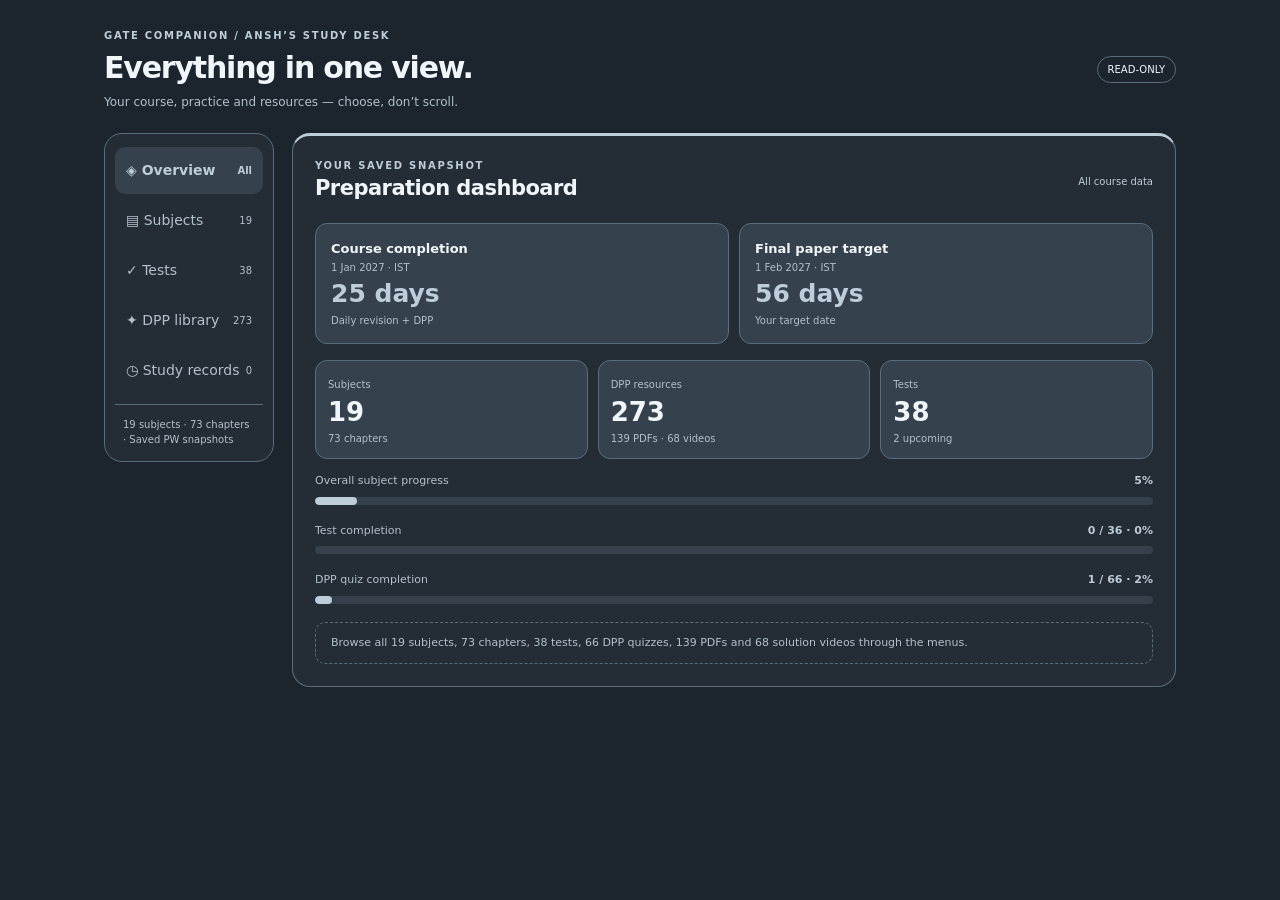
==== commit 1938595e: "Finalize slate dashboard and emphasize countdown numbers" ====
--- a/docs/dashboard.html
+++ b/docs/dashboard.html
@@ -1,6 +1,6 @@
 <!doctype html><html lang="en"><head><meta charset="utf-8"><meta name="viewport" content="width=device-width,initial-scale=1"><title>GATE study dashboard</title><style>
 :root{color-scheme:dark;--bg:#101d19;--panel:#1b2c25;--soft:#243c30;--ink:#f1f9f1;--muted:#a9c0b1;--line:#3e5b4a;--accent:#b7e5b5;--detail:#dfeedd;--detailink:#213e2a}html[data-theme=light]{color-scheme:light;--bg:#c9dbc9;--panel:#f0f6e9;--soft:#e1ecd9;--ink:#243f2b;--muted:#59705c;--line:#b0c6ac;--accent:#356c42;--detail:#fffaf0;--detailink:#314329}*{box-sizing:border-box}body{margin:0;font:14px/1.5 system-ui,sans-serif;background:var(--bg);color:var(--ink)}main{max-width:1120px;margin:auto;padding:28px 24px}header{display:flex;align-items:center;justify-content:space-between;gap:16px;margin-bottom:22px}.eyebrow{font-size:10px;letter-spacing:.17em;font-weight:800;color:var(--accent)}h1{font-size:30px;line-height:1.2;letter-spacing:-.04em;margin:7px 0}p{margin:0}.muted{color:var(--muted);font-size:12px}.tools{display:flex;align-items:center;gap:10px}.preview{font-size:10px;border:1px solid var(--line);padding:5px 10px;border-radius:99px;white-space:nowrap}button,select{font:inherit}button{cursor:pointer}#theme{border:1px solid var(--line);border-radius:9px;background:var(--soft);color:var(--ink);padding:9px 11px}.layout{display:grid;grid-template-columns:170px minmax(0,1fr);gap:18px}.nav{background:var(--panel);border:1px solid var(--line);border-radius:18px;padding:10px;align-self:start}.nav button{width:100%;display:flex;align-items:center;justify-content:space-between;text-align:left;border:0;border-radius:10px;background:transparent;color:var(--muted);padding:13px 11px;margin:3px 0}.nav button[aria-selected=true]{background:var(--soft);color:var(--accent);font-weight:750}.nav small{font-size:10px}.nav-note{padding:12px 8px 4px;font-size:10px;color:var(--muted);border-top:1px solid var(--line);margin-top:10px}.panel{--area:var(--accent);background:var(--panel);border:1px solid var(--line);border-top:3px solid var(--area);border-radius:18px;padding:22px;min-width:0}.panel.tests{--area:#f3c885}.panel.dpp{--area:#a6d2f5}html[data-theme=light] .panel.tests{--area:#9b6923}html[data-theme=light] .panel.dpp{--area:#3c729a}.panel-head{display:flex;justify-content:space-between;align-items:center;gap:15px;margin-bottom:18px}h2{font-size:21px;margin:0;letter-spacing:-.025em}.scope{font-size:10px;color:var(--area);text-align:right}.filters{display:grid;grid-template-columns:repeat(2,minmax(0,1fr));gap:12px;margin-bottom:16px}label{font-size:10px;font-weight:750;color:var(--muted)}select{display:block;margin-top:5px;width:100%;min-width:0;border:1px solid var(--line);background:var(--soft);color:var(--ink);padding:10px;border-radius:9px;font-size:12px;min-height:42px}.wide{grid-column:1/-1}.stats{display:grid;grid-template-columns:repeat(3,minmax(0,1fr));gap:10px}.stat{padding:12px;background:var(--soft);border:1px solid var(--line);border-radius:12px}.stat small{font-size:10px;color:var(--muted)}.stat strong{display:block;font-size:26px;line-height:1.45}.stat p{font-size:10px;color:var(--muted)}.meter{margin:14px 0 18px}.meter-label{display:flex;justify-content:space-between;gap:12px;font-size:11px;color:var(--muted);margin-bottom:7px}.meter-label strong{color:var(--area)}.track{height:8px;background:var(--soft);border-radius:99px;overflow:hidden}.fill{background:var(--area);height:100%;border-radius:99px}.detail{background:var(--detail);color:var(--detailink);padding:17px;border-radius:12px}.detail h3{font-size:18px;margin:8px 0 12px;line-height:1.35;overflow-wrap:anywhere}.tag{display:inline-block;padding:3px 8px;border:1px solid #9fb99b;border-radius:6px;font-size:9px;letter-spacing:.06em;font-weight:750}.facts{display:grid;grid-template-columns:repeat(3,minmax(0,1fr));gap:12px}.fact small{display:block;font-size:10px;opacity:.7}.fact strong{font-size:13px;font-weight:650;overflow-wrap:anywhere}.source{margin-top:12px;font-size:10px;color:var(--muted);line-height:1.6}.deadlines{display:grid;grid-template-columns:1fr 1fr;gap:10px;margin-bottom:16px}.deadline{padding:15px;border:1px solid var(--line);border-radius:12px;background:var(--soft)}.deadline h3{font-size:13px;margin:0 0 2px}.deadline .days{font-size:25px;font-weight:750;color:var(--accent)}.deadline small{font-size:10px;color:var(--muted);display:block}.overview-meters{margin-top:18px}.overview-meters .meter{margin-bottom:16px}.coverage{padding:12px 15px;border:1px dashed var(--line);border-radius:10px;font-size:11px;color:var(--muted);margin-top:15px}.empty{font-size:13px;line-height:1.6}.mobile-nav{display:none}footer{margin:18px 0 0;font-size:10px;color:var(--muted);text-align:center}button:focus-visible,select:focus-visible{outline:3px solid var(--area,var(--accent));outline-offset:3px}@media(max-width:650px){main{padding:20px 14px}.layout{grid-template-columns:1fr;gap:12px}.nav{display:none}.mobile-nav{display:block;margin-bottom:14px}.panel{padding:16px}.tools{flex-direction:column;gap:5px;align-items:end}h1{font-size:24px}.stat{padding:10px}.stat strong{font-size:22px}.facts{grid-template-columns:repeat(2,minmax(0,1fr))}.detail h3{font-size:16px}.deadline{padding:11px}.deadline .days{font-size:22px}.panel-head{align-items:start}.scope{max-width:100px}.filters{gap:10px}.source{font-size:10px}}@media(prefers-reduced-motion:reduce){*{scroll-behavior:auto}}
-</style><style>:root{--bg:#291b24;--panel:#392431;--soft:#4b2e40;--ink:#fff0f7;--muted:#d4adc3;--line:#88536e;--accent:#efa9ce;--detail:#f5dfeb;--detailink:#542e44}html[data-theme=light]{--bg:#ead0df;--panel:#fbecf4;--soft:#efd5e3;--ink:#582e45;--muted:#8c5f77;--line:#c99ab4;--accent:#aa507b;--detail:#fff7fc;--detailink:#5c3049}.tools:empty{display:none}</style></head><body><main><header><div><p class="eyebrow">GATE COMPANION / ANSH’S STUDY DESK</p><h1>Everything in one view.</h1><p class="muted">Your course, practice and resources — choose, don’t scroll.</p></div><div class="tools"><span class="preview">READ-ONLY</span></div></header><label class="mobile-nav">Dashboard section<select id="mobileSection"></select></label><div class="layout"><nav class="nav" aria-label="Dashboard sections"></nav><section id="panel" class="panel" aria-labelledby="title"><div class="panel-head"><div><p class="eyebrow" id="kicker"></p><h2 id="title"></h2></div><span class="scope" id="scope"></span></div><div id="content"></div></section></div><footer></footer></main><script id="data" type="application/json">{"state":{"subjects":[{"name":"Theory of Computation","progress":36},{"name":"Database Management System","progress":26},{"name":"Operating Systems","progress":11},{"name":"Compiler Design","progress":0},{"name":"General Aptitude","progress":0},{"name":"Data Structure & Programming","progress":0},{"name":"C Programming","progress":0},{"name":"Computer Networks","progress":0},{"name":"Digital Logic","progress":0},{"name":"Verbal Aptitude","progress":0},{"name":"Discrete Mathematics","progress":null},{"name":"Algorithms","progress":null},{"name":"Probability and Statistics","progress":null},{"name":"Linear Algebra","progress":0},{"name":"Computer Organization and Architecture","progress":0},{"name":"Calculus and Optimization","progress":0},{"name":"Fundamental of C Language","progress":0},{"name":"Basics of Computer System","progress":0},{"name":"Foundation of Engineering Math","progress":0}],"sessions":[],"tests":[],"updatedAt":"2026-10-13T11:09:43.837Z","pw":{"batchId":"6a6db276dcb67d138689a93d","tests":[{"name":"Mock Test 05","subject":"Full syllabus mock","attempts":0,"status":"not-started"},{"name":"Mock Test 04","subject":"Full syllabus mock","attempts":0,"status":"not-started"},{"name":"Mock Test 03","subject":"Full syllabus mock","attempts":0,"status":"not-started"},{"name":"Mock Test 02","subject":"Full syllabus mock","attempts":0,"status":"not-started"},{"name":"Mock Test 01","subject":"Full syllabus mock","attempts":0,"status":"not-started"},{"name":"Digital Logic : Full Syllabus Test","subject":"Digital Logic","attempts":0,"status":"not-started"},{"name":"Digital Logic : Weekly Test 03","subject":"Digital Logic","attempts":0,"status":"not-started"},{"name":"Digital Logic : Weekly Test 02","subject":"Digital Logic","attempts":0,"status":"not-started"},{"name":"Digital Logic : Weekly Test 01","subject":"Digital Logic","attempts":0,"status":"not-started"},{"name":"Verbal Aptitude : Full Syllabus Test","subject":"Verbal Aptitude","attempts":0,"status":"not-started"},{"name":"Linear Algebra : Weekly Test 01","subject":"Linear Algebra","attempts":0,"status":"not-started"},{"name":"C Programming : Weekly Test 05","subject":"C Programming","attempts":0,"status":"not-started"},{"name":"C Programming : Weekly Test 04","subject":"C Programming","attempts":0,"status":"not-started"},{"name":"C Programming : Weekly Test 03","subject":"C Programming","attempts":0,"status":"not-started"},{"name":"C Programming : Weekly Test 02","subject":"C Programming","attempts":0,"status":"not-started"},{"name":"C Programming : Weekly Test 01","subject":"C Programming","attempts":0,"status":"not-started"},{"name":"Database Management System : Weekly Test 01","subject":"Database Management System","attempts":0,"status":"not-started"},{"name":"Theory of Computation : Weekly Test 03","subject":"Theory of Computation","attempts":0,"status":"not-started"},{"name":"Theory of Computation : Weekly Test 02","subject":"Theory of Computation","attempts":0,"status":"not-started"},{"name":"Theory of Computation : Weekly Test 01","subject":"Theory of Computation","attempts":0,"status":"not-started"},{"name":"Computer Organization and Architecture : Weekly Test 07","subject":"Computer Organization and Architecture","attempts":0,"status":"not-started"},{"name":"Computer Organization and Architecture : Weekly Test 06","subject":"Computer Organization and Architecture","attempts":0,"status":"not-started"},{"name":"Computer Organization and Architecture : Weekly Test 05","subject":"Computer Organization and Architecture","attempts":0,"status":"not-started"},{"name":"Computer Organization and Architecture : Weekly Test 04","subject":"Computer Organization and Architecture","attempts":0,"status":"not-started"},{"name":"Computer Organization and Architecture : Weekly Test 03","subject":"Computer Organization and Architecture","attempts":0,"status":"not-started"},{"name":"Computer Organization and Architecture : Weekly Test 02","subject":"Computer Organization and Architecture","attempts":0,"status":"not-started"},{"name":"Computer Organization and Architecture : Weekly Test 01","subject":"Computer Organization and Architecture","attempts":0,"status":"not-started"},{"name":"Operating Systems : Weekly Test 01","subject":"Operating Systems","attempts":0,"status":"not-started"},{"name":"General Aptitude : Weekly Test 01","subject":"General Aptitude","attempts":0,"status":"not-started"},{"name":"General Aptitude : Weekly Test 02","subject":"General Aptitude","attempts":0,"status":"upcoming"},{"name":"General Aptitude : Weekly Test 03","subject":"General Aptitude","attempts":0,"status":"upcoming"},{"name":"Database Management System : Weekly Test 02","subject":"Database Management System","attempts":0,"status":"not-started"},{"name":"Database Management System : Weekly Test 03","subject":"Database Management System","attempts":0,"status":"not-started"},{"name":"Database Management System : Weekly Test 04","subject":"Database Management System","attempts":0,"status":"not-started"},{"name":"Operating Systems : Weekly Test 02","subject":"Operating Systems","attempts":0,"status":"not-started"},{"name":"Theory of Computation : Weekly Test 05","subject":"Theory of Computation","attempts":0,"status":"not-started"},{"name":"Theory of Computation : Weekly Test 04","subject":"Theory of Computation","attempts":0,"status":"not-started"},{"name":"Operating Systems : Weekly Test 03","subject":"Operating Systems","attempts":0,"status":"not-started"}],"capturedAt":"2026-10-13T11:09:42.295Z","lastSyncedAt":"2026-10-13T11:09:43.837Z","dpp":{"batchId":"6a6db276dcb67d138689a93d","capturedAt":"2026-10-13T11:09:42.295Z","chapters":[{"id":"dpp-chapter:theory%20of%20computation:dfa","subject":"Theory of Computation","name":"DFA","lectureCompleted":7,"lectureTotal":7,"quizCompleted":1,"quizTotal":1},{"id":"dpp-chapter:theory%20of%20computation:regular%20expression","subject":"Theory of Computation","name":"Regular Expression","lectureCompleted":4,"lectureTotal":5,"quizCompleted":null,"quizTotal":null},{"id":"dpp-chapter:theory%20of%20computation:regular%20language","subject":"Theory of Computation","name":"Regular Language","lectureCompleted":0,"lectureTotal":3,"quizCompleted":0,"quizTotal":1},{"id":"dpp-chapter:theory%20of%20computation:grammar","subject":"Theory of Computation","name":"Grammar","lectureCompleted":1,"lectureTotal":5,"quizCompleted":0,"quizTotal":1},{"id":"dpp-chapter:theory%20of%20computation:pushdown%20automata%20and%20cfl","subject":"Theory of Computation","name":"Pushdown Automata and CFL","lectureCompleted":0,"lectureTotal":6,"quizCompleted":0,"quizTotal":1},{"id":"dpp-chapter:theory%20of%20computation:turing%20machine","subject":"Theory of Computation","name":"Turing Machine","lectureCompleted":0,"lectureTotal":3,"quizCompleted":0,"quizTotal":1},{"id":"dpp-chapter:database%20management%20system:ch%2001%20%3A%20relational%20model%20and%20normal%20forms","subject":"Database Management System","name":"CH 01 : Relational model and Normal forms","lectureCompleted":8,"lectureTotal":10,"quizCompleted":0,"quizTotal":1},{"id":"dpp-chapter:database%20management%20system:ch%2002%20%3A%20queries","subject":"Database Management System","name":"CH 02 : Queries","lectureCompleted":0,"lectureTotal":13,"quizCompleted":0,"quizTotal":1},{"id":"dpp-chapter:database%20management%20system:ch%2003%20%3A%20er%20model","subject":"Database Management System","name":"CH 03 : ER MODEL","lectureCompleted":0,"lectureTotal":3,"quizCompleted":0,"quizTotal":1},{"id":"dpp-chapter:compiler%20design:lexical%20analysis","subject":"Compiler Design","name":"Lexical Analysis","lectureCompleted":0,"lectureTotal":1,"quizCompleted":null,"quizTotal":null},{"id":"dpp-chapter:compiler%20design:parsing","subject":"Compiler Design","name":"Parsing","lectureCompleted":0,"lectureTotal":1,"quizCompleted":null,"quizTotal":null},{"id":"dpp-chapter:operating%20systems:basics%20of%20os","subject":"Operating Systems","name":"Basics of OS","lectureCompleted":1,"lectureTotal":1,"quizCompleted":null,"quizTotal":null},{"id":"dpp-chapter:operating%20systems:process%20management","subject":"Operating Systems","name":"Process Management","lectureCompleted":1,"lectureTotal":1,"quizCompleted":null,"quizTotal":null},{"id":"dpp-chapter:operating%20systems:cpu%20scheduling","subject":"Operating Systems","name":"CPU Scheduling","lectureCompleted":0,"lectureTotal":5,"quizCompleted":0,"quizTotal":1},{"id":"dpp-chapter:operating%20systems:multithreading","subject":"Operating Systems","name":"Multithreading","lectureCompleted":0,"lectureTotal":1,"quizCompleted":0,"quizTotal":1},{"id":"dpp-chapter:operating%20systems:process%20synchronization","subject":"Operating Systems","name":"Process Synchronization","lectureCompleted":0,"lectureTotal":6,"quizCompleted":0,"quizTotal":1},{"id":"dpp-chapter:operating%20systems:deadlock","subject":"Operating Systems","name":"Deadlock","lectureCompleted":0,"lectureTotal":3,"quizCompleted":null,"quizTotal":null},{"id":"dpp-chapter:general%20aptitude:quantitative%20aptitude","subject":"General Aptitude","name":"Quantitative Aptitude","lectureCompleted":0,"lectureTotal":16,"quizCompleted":0,"quizTotal":8},{"id":"dpp-chapter:general%20aptitude:analytical%20aptitude","subject":"General Aptitude","name":"Analytical Aptitude","lectureCompleted":0,"lectureTotal":6,"quizCompleted":0,"quizTotal":6},{"id":"dpp-chapter:general%20aptitude:spatial%20aptitude","subject":"General Aptitude","name":"Spatial Aptitude","lectureCompleted":0,"lectureTotal":2,"quizCompleted":0,"quizTotal":2},{"id":"dpp-chapter:data%20structure%20%26%20programming:array","subject":"Data Structure & Programming","name":"Array","lectureCompleted":0,"lectureTotal":1,"quizCompleted":null,"quizTotal":null},{"id":"dpp-chapter:c%20programming:ch%2001%20%3A%20language%20processor%20and%20tokens","subject":"C Programming","name":"CH 01 : Language Processor and Tokens","lectureCompleted":0,"lectureTotal":1,"quizCompleted":null,"quizTotal":null},{"id":"dpp-chapter:c%20programming:ch%2002%20%3A%20data%20types%20and%20operator","subject":"C Programming","name":"CH 02 : Data Types and Operator","lectureCompleted":0,"lectureTotal":5,"quizCompleted":0,"quizTotal":3},{"id":"dpp-chapter:c%20programming:ch%2003%20%3A%20control%20flow%20statement","subject":"C Programming","name":"CH 03 : Control Flow Statement","lectureCompleted":0,"lectureTotal":5,"quizCompleted":0,"quizTotal":2},{"id":"dpp-chapter:c%20programming:ch%2003%20%3A%20function%20%26%20storage%20class","subject":"C Programming","name":"CH 03 : Function & Storage Class","lectureCompleted":0,"lectureTotal":5,"quizCompleted":0,"quizTotal":4},{"id":"dpp-chapter:c%20programming:ch%2005%20%3A%20array%20and%20pointer","subject":"C Programming","name":"CH 05 : Array and Pointer","lectureCompleted":0,"lectureTotal":5,"quizCompleted":0,"quizTotal":3},{"id":"dpp-chapter:c%20programming:ch%2006%20%3A%20string","subject":"C Programming","name":"CH 06 : String","lectureCompleted":0,"lectureTotal":3,"quizCompleted":0,"quizTotal":1},{"id":"dpp-chapter:c%20programming:ch%2007%20%3A%20structure%20and%20union","subject":"C Programming","name":"CH 07 : Structure and Union","lectureCompleted":0,"lectureTotal":1,"quizCompleted":null,"quizTotal":null},{"id":"dpp-chapter:computer%20organization%20and%20architecture:ch%2001%20%3A%20basics%20of%20coa","subject":"Computer Organization and Architecture","name":"CH 01 : Basics of COA","lectureCompleted":0,"lectureTotal":4,"quizCompleted":0,"quizTotal":1},{"id":"dpp-chapter:computer%20organization%20and%20architecture:ch%2002%20%3A%20instruction%20%26%20addressing%20modes","subject":"Computer Organization and Architecture","name":"CH 02 : Instruction & Addressing Modes","lectureCompleted":0,"lectureTotal":5,"quizCompleted":0,"quizTotal":2},{"id":"dpp-chapter:computer%20organization%20and%20architecture:ch%2003%20%3A%20cpu%20%26%20control%20unit","subject":"Computer Organization and Architecture","name":"CH 03 : CPU & Control Unit","lectureCompleted":0,"lectureTotal":3,"quizCompleted":0,"quizTotal":1},{"id":"dpp-chapter:computer%20organization%20and%20architecture:ch%2004%20%3A%20floating%20point%20representation","subject":"Computer Organization and Architecture","name":"CH 04 : Floating Point Representation","lectureCompleted":0,"lectureTotal":2,"quizCompleted":0,"quizTotal":1},{"id":"dpp-chapter:computer%20organization%20and%20architecture:ch%2005%20%3A%20io%20organization","subject":"Computer Organization and Architecture","name":"CH 05 : IO Organization","lectureCompleted":0,"lectureTotal":3,"quizCompleted":0,"quizTotal":1},{"id":"dpp-chapter:computer%20organization%20and%20architecture:ch%2006%20%3A%20memory%20organzation","subject":"Computer Organization and Architecture","name":"CH 06 : Memory Organzation","lectureCompleted":0,"lectureTotal":2,"quizCompleted":0,"quizTotal":1},{"id":"dpp-chapter:computer%20organization%20and%20architecture:ch%2007%20%3A%20cache%20organization","subject":"Computer Organization and Architecture","name":"CH 07 : Cache Organization","lectureCompleted":0,"lectureTotal":9,"quizCompleted":0,"quizTotal":2},{"id":"dpp-chapter:computer%20organization%20and%20architecture:ch%2008%20%3A%20pipeline%20processing","subject":"Computer Organization and Architecture","name":"CH 08 : Pipeline Processing","lectureCompleted":0,"lectureTotal":5,"quizCompleted":0,"quizTotal":1},{"id":"dpp-chapter:computer%20networks:ch%2001%20%3A%20introduction","subject":"Computer Networks","name":"CH 01 : Introduction","lectureCompleted":0,"lectureTotal":4,"quizCompleted":0,"quizTotal":1},{"id":"dpp-chapter:computer%20networks:ch%2002%20%3A%20network%20delays","subject":"Computer Networks","name":"CH 02 : Network Delays","lectureCompleted":0,"lectureTotal":4,"quizCompleted":0,"quizTotal":1},{"id":"dpp-chapter:computer%20networks:ch%2003%20%3A%20flow%20control","subject":"Computer Networks","name":"CH 03 : Flow Control","lectureCompleted":0,"lectureTotal":8,"quizCompleted":0,"quizTotal":1},{"id":"dpp-chapter:computer%20networks:ch%2004%20%3A%20transport%20layer","subject":"Computer Networks","name":"CH 04 : Transport Layer","lectureCompleted":0,"lectureTotal":15,"quizCompleted":0,"quizTotal":2},{"id":"dpp-chapter:computer%20networks:ch%2005%20%3A%20application%20layer","subject":"Computer Networks","name":"CH 05 : Application Layer","lectureCompleted":0,"lectureTotal":6,"quizCompleted":0,"quizTotal":1},{"id":"dpp-chapter:computer%20networks:ch%2006%20%3A%20ipv4%20address","subject":"Computer Networks","name":"CH 06 : IPv4 Address","lectureCompleted":0,"lectureTotal":11,"quizCompleted":0,"quizTotal":1},{"id":"dpp-chapter:computer%20networks:ch%2007%20%3A%20ipv4%20header","subject":"Computer Networks","name":"CH 07 : IPv4 Header","lectureCompleted":0,"lectureTotal":7,"quizCompleted":0,"quizTotal":1},{"id":"dpp-chapter:computer%20networks:ch%2008%20%3A%20routing","subject":"Computer Networks","name":"CH 08 : Routing","lectureCompleted":0,"lectureTotal":5,"quizCompleted":0,"quizTotal":1},{"id":"dpp-chapter:computer%20networks:ch%2009%20%3A%20error%20control","subject":"Computer Networks","name":"CH 09 : Error Control","lectureCompleted":0,"lectureTotal":8,"quizCompleted":0,"quizTotal":1},{"id":"dpp-chapter:computer%20networks:ch%2010%20%3A%20mac%20sublayer","subject":"Computer Networks","name":"CH 10 : MAC Sublayer","lectureCompleted":0,"lectureTotal":1,"quizCompleted":null,"quizTotal":null},{"id":"dpp-chapter:linear%20algebra:ch%2001%20%3A%20basics%20of%20determinants%20matrices","subject":"Linear Algebra","name":"CH 01 : Basics of Determinants Matrices","lectureCompleted":0,"lectureTotal":3,"quizCompleted":null,"quizTotal":null},{"id":"dpp-chapter:linear%20algebra:ch%2002%20%3A%20rank%20and%20system%20of%20equation","subject":"Linear Algebra","name":"CH 02 : Rank and System of Equation","lectureCompleted":0,"lectureTotal":5,"quizCompleted":null,"quizTotal":null},{"id":"dpp-chapter:linear%20algebra:ch%2003%20%3A%20eigen%20values%20and%20eigen%20vectors","subject":"Linear Algebra","name":"CH 03 : Eigen Values and Eigen Vectors","lectureCompleted":0,"lectureTotal":5,"quizCompleted":null,"quizTotal":null},{"id":"dpp-chapter:digital%20logic:ch%2001%20%3A%20boolean%20theorems%20and%20gates","subject":"Digital Logic","name":"CH 01 : Boolean Theorems and Gates","lectureCompleted":0,"lectureTotal":15,"quizCompleted":0,"quizTotal":1},{"id":"dpp-chapter:digital%20logic:ch%2002%20%3A%20combinational%20circuit","subject":"Digital Logic","name":"CH 02 : COMBINATIONAL CIRCUIT","lectureCompleted":0,"lectureTotal":14,"quizCompleted":0,"quizTotal":1},{"id":"dpp-chapter:digital%20logic:ch%2003%20%3A%20sequential%20circuit","subject":"Digital Logic","name":"CH 03 : SEQUENTIAL CIRCUIT","lectureCompleted":0,"lectureTotal":12,"quizCompleted":0,"quizTotal":1},{"id":"dpp-chapter:digital%20logic:ch%2004%20%3A%20miscellaneous%20topics","subject":"Digital Logic","name":"CH 04 : MISCELLANEOUS TOPICS","lectureCompleted":0,"lectureTotal":10,"quizCompleted":null,"quizTotal":null},{"id":"dpp-chapter:digital%20logic:tabular%20method%20%E2%80%93%20quine%20mccluskey%20method:ch-05","subject":"Digital Logic","name":"Tabular Method – Quine McCluskey Method","lectureCompleted":0,"lectureTotal":1,"quizCompleted":null,"quizTotal":null},{"id":"dpp-chapter:digital%20logic:tabular%20method%20%E2%80%93%20quine%20mccluskey%20method:ch-06","subject":"Digital Logic","name":"Tabular Method – Quine McCluskey Method","lectureCompleted":null,"lectureTotal":null,"quizCompleted":null,"quizTotal":null},{"id":"dpp-chapter:verbal%20aptitude:ch%2001%20%3A%20parts%20of%20speech","subject":"Verbal Aptitude","name":"CH 01 : Parts of speech","lectureCompleted":0,"lectureTotal":2,"quizCompleted":0,"quizTotal":1},{"id":"dpp-chapter:verbal%20aptitude:ch%2002%20%3A%20vocabulary","subject":"Verbal Aptitude","name":"CH 02 : Vocabulary","lectureCompleted":0,"lectureTotal":2,"quizCompleted":0,"quizTotal":1},{"id":"dpp-chapter:verbal%20aptitude:ch%2003%20%3A%20reading%20comprehension%20and%20miscellaneous","subject":"Verbal Aptitude","name":"CH 03 : Reading Comprehension and Miscellaneous","lectureCompleted":0,"lectureTotal":1,"quizCompleted":0,"quizTotal":1},{"id":"dpp-chapter:fundamental%20of%20c%20language:ch%2001%20%3A%20introduction","subject":"Fundamental of C Language","name":"CH 01 : Introduction","lectureCompleted":0,"lectureTotal":2,"quizCompleted":null,"quizTotal":null},{"id":"dpp-chapter:fundamental%20of%20c%20language:ch%2002%20%3A%20data%20types%20%26%20operators","subject":"Fundamental of C Language","name":"CH 02 : Data Types & Operators","lectureCompleted":0,"lectureTotal":5,"quizCompleted":null,"quizTotal":null},{"id":"dpp-chapter:fundamental%20of%20c%20language:ch%2003%20%3A%20control%20flow%20statement","subject":"Fundamental of C Language","name":"CH 03 : Control Flow Statement","lectureCompleted":0,"lectureTotal":3,"quizCompleted":null,"quizTotal":null},{"id":"dpp-chapter:fundamental%20of%20c%20language:ch%2004%20%3A%20function%20%26%20storage%20class","subject":"Fundamental of C Language","name":"CH 04 : Function & Storage Class","lectureCompleted":0,"lectureTotal":4,"quizCompleted":null,"quizTotal":null},{"id":"dpp-chapter:fundamental%20of%20c%20language:ch%2005%20%3A%20array%20%26%20pointer","subject":"Fundamental of C Language","name":"CH 05 : Array & Pointer","lectureCompleted":0,"lectureTotal":4,"quizCompleted":null,"quizTotal":null},{"id":"dpp-chapter:fundamental%20of%20c%20language:ch%2006%20%3A%20string%20%26%20structure","subject":"Fundamental of C Language","name":"CH 06 : String & Structure","lectureCompleted":0,"lectureTotal":2,"quizCompleted":null,"quizTotal":null},{"id":"dpp-chapter:basics%20of%20computer%20system:ch%2001%20%3A%20basics%20of%20computer%20system","subject":"Basics of Computer System","name":"CH 01 : Basics Of Computer System","lectureCompleted":0,"lectureTotal":10,"quizCompleted":null,"quizTotal":null},{"id":"dpp-chapter:foundation%20of%20engineering%20math:ch%2001%20%3A%20prerequisites%20of%20engineering%20mathematics","subject":"Foundation of Engineering Math","name":"CH 01 : Prerequisites of Engineering Mathematics","lectureCompleted":0,"lectureTotal":25,"quizCompleted":null,"quizTotal":null},{"id":"dpp-chapter:calculus%20and%20optimization:ch%2001%20%3A%20functions%20and%20graphs","subject":"Calculus and Optimization","name":"CH 01 : Functions and Graphs","lectureCompleted":0,"lectureTotal":3,"quizCompleted":null,"quizTotal":null},{"id":"dpp-chapter:calculus%20and%20optimization:ch%2002%20%3A%20limit%2C%20continuity%20and%20differentiability","subject":"Calculus and Optimization","name":"CH 02 : Limit, Continuity and Differentiability","lectureCompleted":0,"lectureTotal":5,"quizCompleted":null,"quizTotal":null},{"id":"dpp-chapter:calculus%20and%20optimization:ch%2003%20%3A%20taylor%20and%20maclaurin%20series","subject":"Calculus and Optimization","name":"CH 03 : Taylor and Maclaurin Series","lectureCompleted":0,"lectureTotal":1,"quizCompleted":null,"quizTotal":null},{"id":"dpp-chapter:calculus%20and%20optimization:ch%2004%20%3A%20mean%20value%20theorems","subject":"Calculus and Optimization","name":"CH 04 : Mean Value Theorems","lectureCompleted":0,"lectureTotal":2,"quizCompleted":null,"quizTotal":null},{"id":"dpp-chapter:calculus%20and%20optimization:ch%2005%20%3A%20derivatives%20and%20their%20types","subject":"Calculus and Optimization","name":"CH 05 : Derivatives and Their Types","lectureCompleted":0,"lectureTotal":3,"quizCompleted":null,"quizTotal":null},{"id":"dpp-chapter:calculus%20and%20optimization:ch%2006%20%3A%20maxima%20and%20minima","subject":"Calculus and Optimization","name":"CH 06 : Maxima and Minima","lectureCompleted":0,"lectureTotal":3,"quizCompleted":null,"quizTotal":null},{"id":"dpp-chapter:calculus%20and%20optimization:ch%2007%20%3A%20integration","subject":"Calculus and Optimization","name":"CH 07 : Integration","lectureCompleted":0,"lectureTotal":2,"quizCompleted":null,"quizTotal":null}],"resources":[{"id":"dpp-resource:pdf:general%20aptitude:quantitative%20aptitude:quantitative%20aptitude%20%3A%20dpp%20of%20lec%2011","subject":"General Aptitude","chapter":"Quantitative Aptitude","type":"pdf","title":"Quantitative Aptitude : DPP of Lec 11","releaseLabel":"6 Oct","details":"","status":"unknown","capturedAt":"2026-10-13T10:09:20.347Z"},{"id":"dpp-resource:pdf:general%20aptitude:quantitative%20aptitude:quantitative%20aptitude%20%3A%20dpp%20of%20lec%2011%20discussion%20notes","subject":"General Aptitude","chapter":"Quantitative Aptitude","type":"pdf","title":"Quantitative Aptitude : DPP of Lec 11 Discussion Notes","releaseLabel":"6 Oct","details":"","status":"unknown","capturedAt":"2026-10-13T10:09:20.347Z"},{"id":"dpp-resource:pdf:general%20aptitude:quantitative%20aptitude:quantitative%20aptitude%20%3A%20dpp%20of%20lec%209","subject":"General Aptitude","chapter":"Quantitative Aptitude","type":"pdf","title":"Quantitative Aptitude : DPP of Lec 9","releaseLabel":"25 Sep","details":"","status":"unknown","capturedAt":"2026-10-13T10:09:20.347Z"},{"id":"dpp-resource:pdf:general%20aptitude:quantitative%20aptitude:quantitative%20aptitude%20%3A%20dpp%20of%20lec%208","subject":"General Aptitude","chapter":"Quantitative Aptitude","type":"pdf","title":"Quantitative Aptitude : DPP of Lec 8","releaseLabel":"24 Sep","details":"","status":"unknown","capturedAt":"2026-10-13T10:09:20.347Z"},{"id":"dpp-resource:pdf:general%20aptitude:quantitative%20aptitude:quantitative%20aptitude%20%3A%20dpp%20of%20lec%206","subject":"General Aptitude","chapter":"Quantitative Aptitude","type":"pdf","title":"Quantitative Aptitude : DPP of Lec 6","releaseLabel":"22 Sep","details":"","status":"unknown","capturedAt":"2026-10-13T10:09:20.347Z"},{"id":"dpp-resource:pdf:general%20aptitude:quantitative%20aptitude:quantitative%20aptitude%20%3A%20dpp%20of%20lec%206%20discussion%20notes","subject":"General Aptitude","chapter":"Quantitative Aptitude","type":"pdf","title":"Quantitative Aptitude : DPP of Lec 6 Discussion Notes","releaseLabel":"22 Sep","details":"","status":"unknown","capturedAt":"2026-10-13T10:09:20.347Z"},{"id":"dpp-resource:pdf:general%20aptitude:quantitative%20aptitude:quantitative%20aptitude%20%3A%20dpp%20of%20lec%204","subject":"General Aptitude","chapter":"Quantitative Aptitude","type":"pdf","title":"Quantitative Aptitude : DPP of Lec 4","releaseLabel":"19 Sep","details":"","status":"unknown","capturedAt":"2026-10-13T10:09:20.347Z"},{"id":"dpp-resource:pdf:general%20aptitude:quantitative%20aptitude:quantitative%20aptitude%20%3A%20dpp%20of%20lec%204%20discussion%20notes","subject":"General Aptitude","chapter":"Quantitative Aptitude","type":"pdf","title":"Quantitative Aptitude : DPP of Lec 4 Discussion Notes","releaseLabel":"19 Sep","details":"","status":"unknown","capturedAt":"2026-10-13T10:09:20.347Z"},{"id":"dpp-resource:pdf:general%20aptitude:quantitative%20aptitude:quantitative%20aptitude%20%3A%20dpp%20of%20lec%203","subject":"General Aptitude","chapter":"Quantitative Aptitude","type":"pdf","title":"Quantitative Aptitude : DPP of Lec 3","releaseLabel":"17 Sep","details":"","status":"unknown","capturedAt":"2026-10-13T10:09:20.347Z"},{"id":"dpp-resource:pdf:general%20aptitude:quantitative%20aptitude:quantitative%20aptitude%20%3A%20dpp%20of%20lec%203%20discussion%20notes","subject":"General Aptitude","chapter":"Quantitative Aptitude","type":"pdf","title":"Quantitative Aptitude : DPP of Lec 3 Discussion Notes","releaseLabel":"17 Sep","details":"","status":"unknown","capturedAt":"2026-10-13T10:09:20.347Z"},{"id":"dpp-resource:pdf:general%20aptitude:quantitative%20aptitude:quantitative%20aptitude%20%3A%20dpp%20of%20lec%202","subject":"General Aptitude","chapter":"Quantitative Aptitude","type":"pdf","title":"Quantitative Aptitude : DPP of Lec 2","releaseLabel":"16 Sep","details":"","status":"unknown","capturedAt":"2026-10-13T10:09:20.347Z"},{"id":"dpp-resource:pdf:general%20aptitude:quantitative%20aptitude:quantitative%20aptitude%20%3A%20dpp%20of%20lec%202%20discussion%20notes","subject":"General Aptitude","chapter":"Quantitative Aptitude","type":"pdf","title":"Quantitative Aptitude : DPP of Lec 2 Discussion Notes","releaseLabel":"16 Sep","details":"","status":"unknown","capturedAt":"2026-10-13T10:09:20.347Z"},{"id":"dpp-resource:pdf:general%20aptitude:quantitative%20aptitude:quantitative%20aptitude%20%3A%20dpp%20of%20lec%201","subject":"General Aptitude","chapter":"Quantitative Aptitude","type":"pdf","title":"Quantitative Aptitude : DPP of Lec 1","releaseLabel":"15 Sep","details":"","status":"unknown","capturedAt":"2026-10-13T10:09:20.347Z"},{"id":"dpp-resource:pdf:general%20aptitude:quantitative%20aptitude:quantitative%20aptitude%20%3A%20dpp%20of%20lec%201%20discussion%20notes","subject":"General Aptitude","chapter":"Quantitative Aptitude","type":"pdf","title":"Quantitative Aptitude : DPP of Lec 1 Discussion Notes","releaseLabel":"15 Sep","details":"","status":"unknown","capturedAt":"2026-10-13T10:09:20.347Z"},{"id":"dpp-resource:video:general%20aptitude:quantitative%20aptitude:quantitative%20aptitude%20%3A%20dpp%20of%20lec%2011%20discussion","subject":"General Aptitude","chapter":"Quantitative Aptitude","type":"video","title":"Quantitative Aptitude : DPP of Lec 11 Discussion","releaseLabel":"6 Oct 2026","details":"","status":"unknown","capturedAt":"2026-10-13T10:09:20.347Z"},{"id":"dpp-resource:video:general%20aptitude:quantitative%20aptitude:quantitative%20aptitude%20%3A%20dpp%20of%20lec%206%20discussion","subject":"General Aptitude","chapter":"Quantitative Aptitude","type":"video","title":"Quantitative Aptitude : DPP of Lec 6 Discussion","releaseLabel":"22 Sep 2026","details":"","status":"unknown","capturedAt":"2026-10-13T10:09:20.347Z"},{"id":"dpp-resource:video:general%20aptitude:quantitative%20aptitude:quantitative%20aptitude%20%3A%20dpp%20of%20lec%204%20discussion","subject":"General Aptitude","chapter":"Quantitative Aptitude","type":"video","title":"Quantitative Aptitude : DPP of Lec 4 Discussion","releaseLabel":"19 Sep 2026","details":"","status":"unknown","capturedAt":"2026-10-13T10:09:20.347Z"},{"id":"dpp-resource:video:general%20aptitude:quantitative%20aptitude:quantitative%20aptitude%20%3A%20dpp%20of%20lec%203%20discussion","subject":"General Aptitude","chapter":"Quantitative Aptitude","type":"video","title":"Quantitative Aptitude : DPP of Lec 3 Discussion","releaseLabel":"17 Sep 2026","details":"","status":"unknown","capturedAt":"2026-10-13T10:09:20.347Z"},{"id":"dpp-resource:video:general%20aptitude:quantitative%20aptitude:quantitative%20aptitude%20%3A%20dpp%20of%20lec%202%20discussion","subject":"General Aptitude","chapter":"Quantitative Aptitude","type":"video","title":"Quantitative Aptitude : DPP of Lec 2 Discussion","releaseLabel":"16 Sep 2026","details":"","status":"unknown","capturedAt":"2026-10-13T10:09:20.347Z"},{"id":"dpp-resource:video:general%20aptitude:quantitative%20aptitude:quantitative%20aptitude%20%3A%20dpp%20of%20lec%201%20discussion","subject":"General Aptitude","chapter":"Quantitative Aptitude","type":"video","title":"Quantitative Aptitude : DPP of Lec 1 Discussion","releaseLabel":"15 Sep 2026","details":"","status":"unknown","capturedAt":"2026-10-13T10:09:20.347Z"},{"id":"dpp-resource:pdf:calculus%20and%20optimization:ch%2002%20%3A%20limit%2C%20continuity%20and%20differentiability:limit%20continuity%20and%20differentiability%20%3A%20dpp%2001","subject":"Calculus and Optimization","chapter":"CH 02 : Limit, Continuity and Differentiability","type":"pdf","title":"Limit Continuity and Differentiability : DPP 01","releaseLabel":"23 Jan","details":"","status":"unknown","capturedAt":"2026-10-13T10:09:20.347Z"},{"id":"dpp-resource:pdf:calculus%20and%20optimization:ch%2002%20%3A%20limit%2C%20continuity%20and%20differentiability:limit%20continuity%20and%20differentiability%20%3A%20dpp%2001%20discussion%20notes","subject":"Calculus and Optimization","chapter":"CH 02 : Limit, Continuity and Differentiability","type":"pdf","title":"Limit Continuity and Differentiability : DPP 01 Discussion Notes","releaseLabel":"23 Jan","details":"","status":"unknown","capturedAt":"2026-10-13T10:09:20.347Z"},{"id":"dpp-resource:video:calculus%20and%20optimization:ch%2002%20%3A%20limit%2C%20continuity%20and%20differentiability:limit%2C%20continuity%20and%20differentiability%20%3A%20dpp%2001%20discussion","subject":"Calculus and Optimization","chapter":"CH 02 : Limit, Continuity and Differentiability","type":"video","title":"Limit, Continuity and Differentiability : DPP 01 Discussion","releaseLabel":"23 Jan 2026","details":"","status":"unknown","capturedAt":"2026-10-13T10:09:20.347Z"},{"id":"dpp-resource:pdf:calculus%20and%20optimization:ch%2005%20%3A%20derivatives%20and%20their%20types:derivatives%20and%20their%20types%20%3A%20dpp%2001","subject":"Calculus and Optimization","chapter":"CH 05 : Derivatives and Their Types","type":"pdf","title":"Derivatives and Their Types : DPP 01","releaseLabel":"4 Feb","details":"","status":"unknown","capturedAt":"2026-10-13T10:09:20.347Z"},{"id":"dpp-resource:pdf:calculus%20and%20optimization:ch%2005%20%3A%20derivatives%20and%20their%20types:derivatives%20and%20their%20types%20%3A%20dpp%2001%20discussion%20notes","subject":"Calculus and Optimization","chapter":"CH 05 : Derivatives and Their Types","type":"pdf","title":"Derivatives and Their Types : DPP 01 Discussion Notes","releaseLabel":"4 Feb","details":"","status":"unknown","capturedAt":"2026-10-13T10:09:20.347Z"},{"id":"dpp-resource:video:calculus%20and%20optimization:ch%2005%20%3A%20derivatives%20and%20their%20types:derivatives%20and%20their%20types%20%3A%20dpp%2001%20discussion","subject":"Calculus and Optimization","chapter":"CH 05 : Derivatives and Their Types","type":"video","title":"Derivatives and Their Types : DPP 01 Discussion","releaseLabel":"4 Feb 2026","details":"","status":"unknown","capturedAt":"2026-10-13T10:09:20.347Z"},{"id":"dpp-resource:quiz:theory%20of%20computation:dfa:dfa%20%3A%20dpp%2001%20quiz","subject":"Theory of Computation","chapter":"DFA","type":"quiz","title":"DFA : DPP 01 Quiz","releaseLabel":"8 Sep","details":"13 Qs • 20 Marks • Earn 13","status":"completed","capturedAt":"2026-10-13T10:09:20.347Z"},{"id":"dpp-resource:pdf:theory%20of%20computation:dfa:dfa%20%3A%20dpp%2001","subject":"Theory of Computation","chapter":"DFA","type":"pdf","title":"DFA : DPP 01","releaseLabel":"8 Sep","details":"","status":"unknown","capturedAt":"2026-10-13T10:09:20.347Z"},{"id":"dpp-resource:pdf:theory%20of%20computation:dfa:dfa%20%3A%20dpp%2001%20discussion%20notes","subject":"Theory of Computation","chapter":"DFA","type":"pdf","title":"DFA : DPP 01 Discussion Notes","releaseLabel":"8 Sep","details":"","status":"unknown","capturedAt":"2026-10-13T10:09:20.347Z"},{"id":"dpp-resource:video:theory%20of%20computation:dfa:dfa%20%3A%20dpp%2001%20discussion","subject":"Theory of Computation","chapter":"DFA","type":"video","title":"DFA : DPP 01 Discussion","releaseLabel":"8 Sep 2026","details":"","status":"unknown","capturedAt":"2026-10-13T10:09:20.347Z"},{"id":"dpp-resource:quiz:theory%20of%20computation:regular%20language:regular%20expression%20and%20regular%20language%20%3A%20dpp%2001%20quiz","subject":"Theory of Computation","chapter":"Regular Language","type":"quiz","title":"Regular Expression and Regular Language : DPP 01 Quiz","releaseLabel":"18 Sep","details":"11 Qs • 20 Marks • Earn 33","status":"pending","capturedAt":"2026-10-13T10:09:20.347Z"},{"id":"dpp-resource:pdf:theory%20of%20computation:regular%20language:regular%20expression%20and%20regular%20language%20%3A%20dpp%2001","subject":"Theory of Computation","chapter":"Regular Language","type":"pdf","title":"Regular Expression and Regular Language : DPP 01","releaseLabel":"18 Sep","details":"","status":"unknown","capturedAt":"2026-10-13T10:09:20.347Z"},{"id":"dpp-resource:pdf:theory%20of%20computation:regular%20language:regular%20expression%20and%20regular%20language%20%3A%20dpp%2001%20discussion%20notes","subject":"Theory of Computation","chapter":"Regular Language","type":"pdf","title":"Regular Expression and Regular Language : DPP 01 Discussion Notes","releaseLabel":"18 Sep","details":"","status":"unknown","capturedAt":"2026-10-13T10:09:20.347Z"},{"id":"dpp-resource:video:theory%20of%20computation:regular%20language:regular%20expression%20and%20regular%20language%20%3A%20dpp%2001%20discussion","subject":"Theory of Computation","chapter":"Regular Language","type":"video","title":"Regular Expression and Regular Language : DPP 01 Discussion","releaseLabel":"18 Sep 2026","details":"","status":"unknown","capturedAt":"2026-10-13T10:09:20.347Z"},{"id":"dpp-resource:quiz:theory%20of%20computation:grammar:grammar%20%3A%20dpp%2001%20quiz","subject":"Theory of Computation","chapter":"Grammar","type":"quiz","title":"Grammar : DPP 01 Quiz","releaseLabel":"25 Sep","details":"11 Qs • 20 Marks • Earn 33","status":"pending","capturedAt":"2026-10-13T10:09:20.347Z"},{"id":"dpp-resource:pdf:theory%20of%20computation:grammar:grammar%20%3A%20dpp%2001","subject":"Theory of Computation","chapter":"Grammar","type":"pdf","title":"Grammar : DPP 01","releaseLabel":"25 Sep","details":"","status":"unknown","capturedAt":"2026-10-13T10:09:20.347Z"},{"id":"dpp-resource:quiz:theory%20of%20computation:pushdown%20automata%20and%20cfl:pushdown%20automata%20and%20cfl%20%3A%20dpp%2001%20quiz","subject":"Theory of Computation","chapter":"Pushdown Automata and CFL","type":"quiz","title":"PUSHDOWN AUTOMATA and CFL : DPP 01 Quiz","releaseLabel":"6 Oct","details":"20 Qs • 30 Marks • Earn 60","status":"pending","capturedAt":"2026-10-13T10:09:20.347Z"},{"id":"dpp-resource:pdf:theory%20of%20computation:pushdown%20automata%20and%20cfl:pushdown%20automata%20and%20cfl%20%3A%20dpp%2001","subject":"Theory of Computation","chapter":"Pushdown Automata and CFL","type":"pdf","title":"PUSHDOWN AUTOMATA and CFL : DPP 01","releaseLabel":"6 Oct","details":"","status":"unknown","capturedAt":"2026-10-13T10:09:20.347Z"},{"id":"dpp-resource:pdf:theory%20of%20computation:pushdown%20automata%20and%20cfl:pushdown%20automata%20and%20cfl%20%3A%20dpp%2001%20discussion%20notes","subject":"Theory of Computation","chapter":"Pushdown Automata and CFL","type":"pdf","title":"PUSHDOWN AUTOMATA and CFL : DPP 01 Discussion Notes","releaseLabel":"6 Oct","details":"","status":"unknown","capturedAt":"2026-10-13T10:09:20.347Z"},{"id":"dpp-resource:video:theory%20of%20computation:pushdown%20automata%20and%20cfl:pushdown%20automata%20and%20cfl%20%3A%20dpp%2001%20discussion","subject":"Theory of Computation","chapter":"Pushdown Automata and CFL","type":"video","title":"PUSHDOWN AUTOMATA and CFL : DPP 01 Discussion","releaseLabel":"6 Oct 2026","details":"","status":"unknown","capturedAt":"2026-10-13T10:09:20.347Z"},{"id":"dpp-resource:quiz:theory%20of%20computation:turing%20machine:turing%20machine%20%3A%20dpp%2001%20quiz","subject":"Theory of Computation","chapter":"Turing Machine","type":"quiz","title":"Turing Machine : DPP 01 Quiz","releaseLabel":"9 Oct","details":"13 Qs • 24 Marks • Earn 39","status":"pending","capturedAt":"2026-10-13T10:09:20.347Z"},{"id":"dpp-resource:pdf:theory%20of%20computation:turing%20machine:turing%20machine%20%3A%20dpp%2001","subject":"Theory of Computation","chapter":"Turing Machine","type":"pdf","title":"Turing Machine : DPP 01","releaseLabel":"9 Oct","details":"","status":"unknown","capturedAt":"2026-10-13T10:09:20.347Z"},{"id":"dpp-resource:pdf:theory%20of%20computation:turing%20machine:turing%20machine%20%3A%20dpp%2001%20discussion%20notes","subject":"Theory of Computation","chapter":"Turing Machine","type":"pdf","title":"Turing Machine : DPP 01 Discussion Notes","releaseLabel":"9 Oct","details":"","status":"unknown","capturedAt":"2026-10-13T10:09:20.347Z"},{"id":"dpp-resource:video:theory%20of%20computation:turing%20machine:turing%20machine%20%3A%20dpp%2001%20discussion","subject":"Theory of Computation","chapter":"Turing Machine","type":"video","title":"Turing Machine : DPP 01 Discussion","releaseLabel":"9 Oct 2026","details":"","status":"unknown","capturedAt":"2026-10-13T10:09:20.347Z"},{"id":"dpp-resource:quiz:database%20management%20system:ch%2001%20%3A%20relational%20model%20and%20normal%20forms:relational%20model%20and%20normal%20forms%20%3A%20dpp%20(quiz)","subject":"Database Management System","chapter":"CH 01 : Relational model and Normal forms","type":"quiz","title":"Relational model and Normal forms : DPP (Quiz)","releaseLabel":"7 Sep","details":"10 Qs • 15 Marks • Earn 30","status":"pending","capturedAt":"2026-10-13T10:09:20.347Z"},{"id":"dpp-resource:pdf:database%20management%20system:ch%2001%20%3A%20relational%20model%20and%20normal%20forms:relational%20model%20and%20normal%20forms%20%3A%20dpp","subject":"Database Management System","chapter":"CH 01 : Relational model and Normal forms","type":"pdf","title":"Relational model and Normal forms : DPP","releaseLabel":"7 Sep","details":"","status":"unknown","capturedAt":"2026-10-13T10:09:20.347Z"},{"id":"dpp-resource:pdf:database%20management%20system:ch%2001%20%3A%20relational%20model%20and%20normal%20forms:relational%20model%20and%20normal%20forms%20%3A%20dpp%20discussion%20notes","subject":"Database Management System","chapter":"CH 01 : Relational model and Normal forms","type":"pdf","title":"Relational model and Normal forms : DPP Discussion Notes","releaseLabel":"7 Sep","details":"","status":"unknown","capturedAt":"2026-10-13T10:09:20.347Z"},{"id":"dpp-resource:video:database%20management%20system:ch%2001%20%3A%20relational%20model%20and%20normal%20forms:relational%20model%20and%20normal%20forms%20%3A%20dpp%20discussion","subject":"Database Management System","chapter":"CH 01 : Relational model and Normal forms","type":"video","title":"Relational model and Normal forms : DPP Discussion","releaseLabel":"7 Sep 2026","details":"","status":"unknown","capturedAt":"2026-10-13T10:09:20.347Z"},{"id":"dpp-resource:quiz:database%20management%20system:ch%2002%20%3A%20queries:queries%20%3A%20dpp%20(quiz)","subject":"Database Management System","chapter":"CH 02 : Queries","type":"quiz","title":"Queries : DPP (Quiz)","releaseLabel":"21 Sep","details":"10 Qs • 13 Marks • Earn 30","status":"pending","capturedAt":"2026-10-13T10:09:20.347Z"},{"id":"dpp-resource:pdf:database%20management%20system:ch%2002%20%3A%20queries:queries%20%3A%20dpp","subject":"Database Management System","chapter":"CH 02 : Queries","type":"pdf","title":"Queries : DPP","releaseLabel":"21 Sep","details":"","status":"unknown","capturedAt":"2026-10-13T10:09:20.347Z"},{"id":"dpp-resource:pdf:database%20management%20system:ch%2002%20%3A%20queries:queries%20%3A%20dpp%20discussion%20notes","subject":"Database Management System","chapter":"CH 02 : Queries","type":"pdf","title":"Queries : DPP Discussion Notes","releaseLabel":"21 Sep","details":"","status":"unknown","capturedAt":"2026-10-13T10:09:20.347Z"},{"id":"dpp-resource:video:database%20management%20system:ch%2002%20%3A%20queries:queries%20%3A%20dpp%20discussion","subject":"Database Management System","chapter":"CH 02 : Queries","type":"video","title":"Queries : DPP Discussion","releaseLabel":"21 Sep 2026","details":"","status":"unknown","capturedAt":"2026-10-13T10:09:20.347Z"},{"id":"dpp-resource:quiz:database%20management%20system:ch%2003%20%3A%20er%20model:er%20model%20%3A%20dpp%20(quiz)","subject":"Database Management System","chapter":"CH 03 : ER MODEL","type":"quiz","title":"ER MODEL : DPP (Quiz)","releaseLabel":"8 Oct","details":"10 Qs • 16 Marks • Earn 30","status":"pending","capturedAt":"2026-10-13T10:09:20.347Z"},{"id":"dpp-resource:pdf:database%20management%20system:ch%2003%20%3A%20er%20model:er%20model%20%3A%20dpp","subject":"Database Management System","chapter":"CH 03 : ER MODEL","type":"pdf","title":"ER MODEL : DPP","releaseLabel":"8 Oct","details":"","status":"unknown","capturedAt":"2026-10-13T10:09:20.347Z"},{"id":"dpp-resource:pdf:database%20management%20system:ch%2003%20%3A%20er%20model:er%20model%20%3A%20dpp%20discussion%20notes","subject":"Database Management System","chapter":"CH 03 : ER MODEL","type":"pdf","title":"ER MODEL : DPP Discussion Notes","releaseLabel":"8 Oct","details":"","status":"unknown","capturedAt":"2026-10-13T10:09:20.347Z"},{"id":"dpp-resource:video:database%20management%20system:ch%2003%20%3A%20er%20model:er%20model%20%3A%20dpp%20discussion","subject":"Database Management System","chapter":"CH 03 : ER MODEL","type":"video","title":"ER MODEL : DPP Discussion","releaseLabel":"8 Oct 2026","details":"","status":"unknown","capturedAt":"2026-10-13T10:09:20.347Z"},{"id":"dpp-resource:quiz:operating%20systems:cpu%20scheduling:cpu%20scheduling%20%3A%20dpp%20(quiz)","subject":"Operating Systems","chapter":"CPU Scheduling","type":"quiz","title":"CPU Scheduling : DPP (Quiz)","releaseLabel":"17 Sep","details":"13 Qs • 13 Marks • Earn 39","status":"pending","capturedAt":"2026-10-13T10:09:20.347Z"},{"id":"dpp-resource:pdf:operating%20systems:cpu%20scheduling:cpu%20scheduling%20%3A%20dpp","subject":"Operating Systems","chapter":"CPU Scheduling","type":"pdf","title":"CPU Scheduling : DPP","releaseLabel":"17 Sep","details":"","status":"unknown","capturedAt":"2026-10-13T10:09:20.347Z"},{"id":"dpp-resource:pdf:operating%20systems:cpu%20scheduling:cpu%20scheduling%20%3A%20dpp%20discussion%20notes","subject":"Operating Systems","chapter":"CPU Scheduling","type":"pdf","title":"CPU Scheduling : DPP Discussion Notes","releaseLabel":"17 Sep","details":"","status":"unknown","capturedAt":"2026-10-13T10:09:20.347Z"},{"id":"dpp-resource:video:operating%20systems:cpu%20scheduling:cpu%20scheduling%20%3A%20dpp%20discussion","subject":"Operating Systems","chapter":"CPU Scheduling","type":"video","title":"CPU Scheduling : DPP Discussion","releaseLabel":"17 Sep 2026","details":"","status":"unknown","capturedAt":"2026-10-13T10:09:20.347Z"},{"id":"dpp-resource:quiz:operating%20systems:multithreading:multithreading%20%3A%20dpp%20(quiz)","subject":"Operating Systems","chapter":"Multithreading","type":"quiz","title":"Multithreading : DPP (Quiz)","releaseLabel":"23 Sep","details":"14 Qs • 23 Marks • Earn 42","status":"pending","capturedAt":"2026-10-13T10:09:20.347Z"},{"id":"dpp-resource:pdf:operating%20systems:multithreading:multithreading%20%3A%20dpp","subject":"Operating Systems","chapter":"Multithreading","type":"pdf","title":"Multithreading : DPP","releaseLabel":"23 Sep","details":"","status":"unknown","capturedAt":"2026-10-13T10:09:20.347Z"},{"id":"dpp-resource:pdf:operating%20systems:multithreading:multithreading%20%3A%20dpp%20discussion%20notes","subject":"Operating Systems","chapter":"Multithreading","type":"pdf","title":"Multithreading : DPP Discussion Notes","releaseLabel":"23 Sep","details":"","status":"unknown","capturedAt":"2026-10-13T10:09:20.347Z"},{"id":"dpp-resource:video:operating%20systems:multithreading:multithreading%20%3A%20dpp%20discussion","subject":"Operating Systems","chapter":"Multithreading","type":"video","title":"Multithreading : DPP Discussion","releaseLabel":"23 Sep 2026","details":"","status":"unknown","capturedAt":"2026-10-13T10:09:20.347Z"},{"id":"dpp-resource:quiz:operating%20systems:process%20synchronization:process%20synchronization%20%3A%20dpp%20(quiz)","subject":"Operating Systems","chapter":"Process Synchronization","type":"quiz","title":"Process Synchronization : DPP (Quiz)","releaseLabel":"10 Oct","details":"12 Qs • 21 Marks • Earn 36","status":"pending","capturedAt":"2026-10-13T10:09:20.347Z"},{"id":"dpp-resource:pdf:operating%20systems:process%20synchronization:process%20synchronization%20%3A%20dpp","subject":"Operating Systems","chapter":"Process Synchronization","type":"pdf","title":"Process Synchronization : DPP","releaseLabel":"10 Oct","details":"","status":"unknown","capturedAt":"2026-10-13T10:09:20.347Z"},{"id":"dpp-resource:pdf:operating%20systems:process%20synchronization:process%20synchronization%20%3A%20dpp%20discussion%20notes","subject":"Operating Systems","chapter":"Process Synchronization","type":"pdf","title":"Process Synchronization : DPP Discussion Notes","releaseLabel":"10 Oct","details":"","status":"unknown","capturedAt":"2026-10-13T10:09:20.347Z"},{"id":"dpp-resource:video:operating%20systems:process%20synchronization:process%20synchronization%20%3A%20dpp%20discussion","subject":"Operating Systems","chapter":"Process Synchronization","type":"video","title":"Process Synchronization : DPP Discussion","releaseLabel":"10 Oct 2026","details":"","status":"unknown","capturedAt":"2026-10-13T10:09:20.347Z"},{"id":"dpp-resource:quiz:general%20aptitude:quantitative%20aptitude:quantitative%20aptitude%20%3A%20dpp%20of%20lec%2011%20(quiz)","subject":"General Aptitude","chapter":"Quantitative Aptitude","type":"quiz","title":"Quantitative Aptitude : DPP of Lec 11 (Quiz)","releaseLabel":"6 Oct","details":"7 Qs • 7 Marks • Earn 21","status":"pending","capturedAt":"2026-10-13T10:09:20.347Z"},{"id":"dpp-resource:quiz:general%20aptitude:quantitative%20aptitude:quantitative%20aptitude%20%3A%20dpp%20of%20lec%209%20(quiz)","subject":"General Aptitude","chapter":"Quantitative Aptitude","type":"quiz","title":"Quantitative Aptitude : DPP of Lec 9 (Quiz)","releaseLabel":"25 Sep","details":"20 Qs • 30 Marks • Earn 60","status":"pending","capturedAt":"2026-10-13T10:09:20.347Z"},{"id":"dpp-resource:quiz:general%20aptitude:quantitative%20aptitude:quantitative%20aptitude%20%3A%20dpp%20of%20lec%208%20(quiz)","subject":"General Aptitude","chapter":"Quantitative Aptitude","type":"quiz","title":"Quantitative Aptitude : DPP of Lec 8 (Quiz)","releaseLabel":"24 Sep","details":"20 Qs • 30 Marks • Earn 60","status":"pending","capturedAt":"2026-10-13T10:09:20.347Z"},{"id":"dpp-resource:quiz:general%20aptitude:quantitative%20aptitude:quantitative%20aptitude%20%3A%20dpp%20of%20lec%206%20(quiz)","subject":"General Aptitude","chapter":"Quantitative Aptitude","type":"quiz","title":"Quantitative Aptitude : DPP of Lec 6 (Quiz)","releaseLabel":"22 Sep","details":"10 Qs • 15 Marks • Earn 30","status":"pending","capturedAt":"2026-10-13T10:09:20.347Z"},{"id":"dpp-resource:quiz:general%20aptitude:quantitative%20aptitude:quantitative%20aptitude%20%3A%20dpp%20of%20lec%204%20(quiz)","subject":"General Aptitude","chapter":"Quantitative Aptitude","type":"quiz","title":"Quantitative Aptitude : DPP of Lec 4 (Quiz)","releaseLabel":"19 Sep","details":"10 Qs • 15 Marks • Earn 30","status":"pending","capturedAt":"2026-10-13T10:09:20.347Z"},{"id":"dpp-resource:quiz:general%20aptitude:quantitative%20aptitude:quantitative%20aptitude%20%3A%20dpp%20of%20lec%203%20(quiz)","subject":"General Aptitude","chapter":"Quantitative Aptitude","type":"quiz","title":"Quantitative Aptitude : DPP of Lec 3 (Quiz)","releaseLabel":"17 Sep","details":"10 Qs • 15 Marks • Earn 30","status":"pending","capturedAt":"2026-10-13T10:09:20.347Z"},{"id":"dpp-resource:quiz:general%20aptitude:quantitative%20aptitude:quantitative%20aptitude%20%3A%20dpp%20of%20lec%202%20(quiz)","subject":"General Aptitude","chapter":"Quantitative Aptitude","type":"quiz","title":"Quantitative Aptitude : DPP of Lec 2 (Quiz)","releaseLabel":"16 Sep","details":"10 Qs • 15 Marks • Earn 30","status":"pending","capturedAt":"2026-10-13T10:09:20.347Z"},{"id":"dpp-resource:quiz:general%20aptitude:quantitative%20aptitude:quantitative%20aptitude%20%3A%20dpp%20of%20lec%201%20(quiz)","subject":"General Aptitude","chapter":"Quantitative Aptitude","type":"quiz","title":"Quantitative Aptitude : DPP of Lec 1 (Quiz)","releaseLabel":"15 Sep","details":"20 Qs • 30 Marks • Earn 60","status":"pending","capturedAt":"2026-10-13T10:09:20.347Z"},{"id":"dpp-resource:quiz:general%20aptitude:analytical%20aptitude:analytical%20aptitude%20%3A%20dpp%20of%20lec%206%20(quiz)","subject":"General Aptitude","chapter":"Analytical Aptitude","type":"quiz","title":"Analytical Aptitude : DPP of Lec 6 (Quiz)","releaseLabel":"10 Oct","details":"10 Qs • 15 Marks • Earn 30","status":"pending","capturedAt":"2026-10-13T10:09:20.347Z"},{"id":"dpp-resource:quiz:general%20aptitude:analytical%20aptitude:analytical%20aptitude%20%3A%20dpp%20of%20lec%205%20(quiz)","subject":"General Aptitude","chapter":"Analytical Aptitude","type":"quiz","title":"Analytical Aptitude : DPP of Lec 5 (Quiz)","releaseLabel":"10 Oct","details":"10 Qs • 15 Marks • Earn 30","status":"pending","capturedAt":"2026-10-13T10:09:20.347Z"},{"id":"dpp-resource:quiz:general%20aptitude:analytical%20aptitude:analytical%20aptitude%20%3A%20dpp%20of%20lec%204%20(quiz)","subject":"General Aptitude","chapter":"Analytical Aptitude","type":"quiz","title":"Analytical Aptitude : DPP of Lec 4 (Quiz)","releaseLabel":"10 Oct","details":"10 Qs • 15 Marks • Earn 30","status":"pending","capturedAt":"2026-10-13T10:09:20.347Z"},{"id":"dpp-resource:quiz:general%20aptitude:analytical%20aptitude:analytical%20aptitude%20%3A%20dpp%20of%20lec%203%20(quiz)","subject":"General Aptitude","chapter":"Analytical Aptitude","type":"quiz","title":"Analytical Aptitude : DPP of Lec 3 (Quiz)","releaseLabel":"10 Oct","details":"10 Qs • 15 Marks • Earn 30","status":"pending","capturedAt":"2026-10-13T10:09:20.347Z"},{"id":"dpp-resource:quiz:general%20aptitude:analytical%20aptitude:analytical%20aptitude%20%3A%20dpp%20of%20lec%202%20(quiz)","subject":"General Aptitude","chapter":"Analytical Aptitude","type":"quiz","title":"Analytical Aptitude : DPP of Lec 2 (Quiz)","releaseLabel":"10 Oct","details":"10 Qs • 15 Marks • Earn 30","status":"pending","capturedAt":"2026-10-13T10:09:20.347Z"},{"id":"dpp-resource:quiz:general%20aptitude:analytical%20aptitude:analytical%20aptitude%20%3A%20dpp%20of%20lec%201%20(quiz)","subject":"General Aptitude","chapter":"Analytical Aptitude","type":"quiz","title":"Analytical Aptitude : DPP of Lec 1 (Quiz)","releaseLabel":"10 Oct","details":"10 Qs • 15 Marks • Earn 30","status":"pending","capturedAt":"2026-10-13T10:09:20.347Z"},{"id":"dpp-resource:pdf:general%20aptitude:analytical%20aptitude:analytical%20aptitude%20%3A%20dpp%20of%20lec%206","subject":"General Aptitude","chapter":"Analytical Aptitude","type":"pdf","title":"Analytical Aptitude : DPP of Lec 6","releaseLabel":"10 Oct","details":"","status":"unknown","capturedAt":"2026-10-13T10:09:20.347Z"},{"id":"dpp-resource:pdf:general%20aptitude:analytical%20aptitude:analytical%20aptitude%20%3A%20dpp%20of%20lec%206%20discussion%20notes","subject":"General Aptitude","chapter":"Analytical Aptitude","type":"pdf","title":"Analytical Aptitude : DPP of Lec 6 Discussion Notes","releaseLabel":"10 Oct","details":"","status":"unknown","capturedAt":"2026-10-13T10:09:20.347Z"},{"id":"dpp-resource:pdf:general%20aptitude:analytical%20aptitude:analytical%20aptitude%20%3A%20dpp%20of%20lec%205","subject":"General Aptitude","chapter":"Analytical Aptitude","type":"pdf","title":"Analytical Aptitude : DPP of Lec 5","releaseLabel":"10 Oct","details":"","status":"unknown","capturedAt":"2026-10-13T10:09:20.347Z"},{"id":"dpp-resource:pdf:general%20aptitude:analytical%20aptitude:analytical%20aptitude%20%3A%20dpp%20of%20lec%205%20discussion%20notes","subject":"General Aptitude","chapter":"Analytical Aptitude","type":"pdf","title":"Analytical Aptitude : DPP of Lec 5 Discussion Notes","releaseLabel":"10 Oct","details":"","status":"unknown","capturedAt":"2026-10-13T10:09:20.347Z"},{"id":"dpp-resource:pdf:general%20aptitude:analytical%20aptitude:analytical%20aptitude%20%3A%20dpp%20of%20lec%204","subject":"General Aptitude","chapter":"Analytical Aptitude","type":"pdf","title":"Analytical Aptitude : DPP of Lec 4","releaseLabel":"10 Oct","details":"","status":"unknown","capturedAt":"2026-10-13T10:09:20.347Z"},{"id":"dpp-resource:pdf:general%20aptitude:analytical%20aptitude:analytical%20aptitude%20%3A%20dpp%20of%20lec%204%20discussion%20notes","subject":"General Aptitude","chapter":"Analytical Aptitude","type":"pdf","title":"Analytical Aptitude : DPP of Lec 4 Discussion Notes","releaseLabel":"10 Oct","details":"","status":"unknown","capturedAt":"2026-10-13T10:09:20.347Z"},{"id":"dpp-resource:pdf:general%20aptitude:analytical%20aptitude:analytical%20aptitude%20%3A%20dpp%20of%20lec%203","subject":"General Aptitude","chapter":"Analytical Aptitude","type":"pdf","title":"Analytical Aptitude : DPP of Lec 3","releaseLabel":"10 Oct","details":"","status":"unknown","capturedAt":"2026-10-13T10:09:20.347Z"},{"id":"dpp-resource:pdf:general%20aptitude:analytical%20aptitude:analytical%20aptitude%20%3A%20dpp%20of%20lec%203%20discussion%20notes","subject":"General Aptitude","chapter":"Analytical Aptitude","type":"pdf","title":"Analytical Aptitude : DPP of Lec 3 Discussion Notes","releaseLabel":"10 Oct","details":"","status":"unknown","capturedAt":"2026-10-13T10:09:20.347Z"},{"id":"dpp-resource:pdf:general%20aptitude:analytical%20aptitude:analytical%20aptitude%20%3A%20dpp%20of%20lec%202","subject":"General Aptitude","chapter":"Analytical Aptitude","type":"pdf","title":"Analytical Aptitude : DPP of Lec 2","releaseLabel":"10 Oct","details":"","status":"unknown","capturedAt":"2026-10-13T10:09:20.347Z"},{"id":"dpp-resource:pdf:general%20aptitude:analytical%20aptitude:analytical%20aptitude%20%3A%20dpp%20of%20lec%202%20discussion%20notes","subject":"General Aptitude","chapter":"Analytical Aptitude","type":"pdf","title":"Analytical Aptitude : DPP of Lec 2 Discussion Notes","releaseLabel":"10 Oct","details":"","status":"unknown","capturedAt":"2026-10-13T10:09:20.347Z"},{"id":"dpp-resource:pdf:general%20aptitude:analytical%20aptitude:analytical%20aptitude%20%3A%20dpp%20of%20lec%201","subject":"General Aptitude","chapter":"Analytical Aptitude","type":"pdf","title":"Analytical Aptitude : DPP of Lec 1","releaseLabel":"10 Oct","details":"","status":"unknown","capturedAt":"2026-10-13T10:09:20.347Z"},{"id":"dpp-resource:pdf:general%20aptitude:analytical%20aptitude:analytical%20aptitude%20%3A%20dpp%20of%20lec%201%20discussion%20notes","subject":"General Aptitude","chapter":"Analytical Aptitude","type":"pdf","title":"Analytical Aptitude : DPP of Lec 1 Discussion Notes","releaseLabel":"10 Oct","details":"","status":"unknown","capturedAt":"2026-10-13T10:09:20.347Z"},{"id":"dpp-resource:video:general%20aptitude:analytical%20aptitude:analytical%20aptitude%20%3A%20dpp%20of%20lec%206%20discussion","subject":"General Aptitude","chapter":"Analytical Aptitude","type":"video","title":"Analytical Aptitude : DPP of Lec 6 Discussion","releaseLabel":"10 Oct 2026","details":"","status":"unknown","capturedAt":"2026-10-13T10:09:20.347Z"},{"id":"dpp-resource:video:general%20aptitude:analytical%20aptitude:analytical%20aptitude%20%3A%20dpp%20of%20lec%205%20discussion","subject":"General Aptitude","chapter":"Analytical Aptitude","type":"video","title":"Analytical Aptitude : DPP of Lec 5 Discussion","releaseLabel":"10 Oct 2026","details":"","status":"unknown","capturedAt":"2026-10-13T10:09:20.347Z"},{"id":"dpp-resource:video:general%20aptitude:analytical%20aptitude:analytical%20aptitude%20%3A%20dpp%20of%20lec%204%20discussion","subject":"General Aptitude","chapter":"Analytical Aptitude","type":"video","title":"Analytical Aptitude : DPP of Lec 4 Discussion","releaseLabel":"10 Oct 2026","details":"","status":"unknown","capturedAt":"2026-10-13T10:09:20.347Z"},{"id":"dpp-resource:video:general%20aptitude:analytical%20aptitude:analytical%20aptitude%20%3A%20dpp%20of%20lec%203%20discussion","subject":"General Aptitude","chapter":"Analytical Aptitude","type":"video","title":"Analytical Aptitude : DPP of Lec 3 Discussion","releaseLabel":"10 Oct 2026","details":"","status":"unknown","capturedAt":"2026-10-13T10:09:20.347Z"},{"id":"dpp-resource:video:general%20aptitude:analytical%20aptitude:analytical%20aptitude%20%3A%20dpp%20of%20lec%202%20discussion","subject":"General Aptitude","chapter":"Analytical Aptitude","type":"video","title":"Analytical Aptitude : DPP of Lec 2 Discussion","releaseLabel":"10 Oct 2026","details":"","status":"unknown","capturedAt":"2026-10-13T10:09:20.347Z"},{"id":"dpp-resource:video:general%20aptitude:analytical%20aptitude:analytical%20aptitude%20%3A%20dpp%20of%20lec%201%20discussion","subject":"General Aptitude","chapter":"Analytical Aptitude","type":"video","title":"Analytical Aptitude : DPP of Lec 1 Discussion","releaseLabel":"10 Oct 2026","details":"","status":"unknown","capturedAt":"2026-10-13T10:09:20.347Z"},{"id":"dpp-resource:quiz:general%20aptitude:spatial%20aptitude:spatial%20aptitude%20%3A%20dpp%20of%20lec%202%20(quiz)","subject":"General Aptitude","chapter":"Spatial Aptitude","type":"quiz","title":"Spatial Aptitude : DPP of Lec 2 (Quiz)","releaseLabel":"10 Oct","details":"10 Qs • 15 Marks • Earn 30","status":"pending","capturedAt":"2026-10-13T10:09:20.347Z"},{"id":"dpp-resource:quiz:general%20aptitude:spatial%20aptitude:spatial%20aptitude%20%3A%20dpp%20of%20lec%201%20(quiz)","subject":"General Aptitude","chapter":"Spatial Aptitude","type":"quiz","title":"Spatial Aptitude : DPP of Lec 1 (Quiz)","releaseLabel":"10 Oct","details":"10 Qs • 15 Marks • Earn 30","status":"pending","capturedAt":"2026-10-13T10:09:20.347Z"},{"id":"dpp-resource:pdf:general%20aptitude:spatial%20aptitude:spatial%20aptitude%20%3A%20dpp%20of%20lec%202","subject":"General Aptitude","chapter":"Spatial Aptitude","type":"pdf","title":"Spatial Aptitude : DPP of Lec 2","releaseLabel":"10 Oct","details":"","status":"unknown","capturedAt":"2026-10-13T10:09:20.347Z"},{"id":"dpp-resource:pdf:general%20aptitude:spatial%20aptitude:spatial%20aptitude%20%3A%20dpp%20of%20lec%202%20discussion%20notes","subject":"General Aptitude","chapter":"Spatial Aptitude","type":"pdf","title":"Spatial Aptitude : DPP of Lec 2 Discussion Notes","releaseLabel":"10 Oct","details":"","status":"unknown","capturedAt":"2026-10-13T10:09:20.347Z"},{"id":"dpp-resource:pdf:general%20aptitude:spatial%20aptitude:spatial%20aptitude%20%3A%20dpp%20of%20lec%201","subject":"General Aptitude","chapter":"Spatial Aptitude","type":"pdf","title":"Spatial Aptitude : DPP of Lec 1","releaseLabel":"10 Oct","details":"","status":"unknown","capturedAt":"2026-10-13T10:09:20.347Z"},{"id":"dpp-resource:pdf:general%20aptitude:spatial%20aptitude:spatial%20aptitude%20%3A%20dpp%20of%20lec%201%20discussion%20notes","subject":"General Aptitude","chapter":"Spatial Aptitude","type":"pdf","title":"Spatial Aptitude : DPP of Lec 1 Discussion Notes","releaseLabel":"10 Oct","details":"","status":"unknown","capturedAt":"2026-10-13T10:09:20.347Z"},{"id":"dpp-resource:video:general%20aptitude:spatial%20aptitude:spatial%20aptitude%20%3A%20dpp%20of%20lec%202%20discussion","subject":"General Aptitude","chapter":"Spatial Aptitude","type":"video","title":"Spatial Aptitude : DPP of Lec 2 Discussion","releaseLabel":"10 Oct 2026","details":"","status":"unknown","capturedAt":"2026-10-13T10:09:20.347Z"},{"id":"dpp-resource:video:general%20aptitude:spatial%20aptitude:spatial%20aptitude%20%3A%20dpp%20of%20lec%201%20discussion","subject":"General Aptitude","chapter":"Spatial Aptitude","type":"video","title":"Spatial Aptitude : DPP of Lec 1 Discussion","releaseLabel":"10 Oct 2026","details":"","status":"unknown","capturedAt":"2026-10-13T10:09:20.347Z"},{"id":"dpp-resource:quiz:c%20programming:ch%2002%20%3A%20data%20types%20and%20operator:data%20types%20and%20operator%20%3A%20dpp%2003%20quiz","subject":"C Programming","chapter":"CH 02 : Data Types and Operator","type":"quiz","title":"Data Types and Operator : DPP 03 Quiz","releaseLabel":"7 Feb","details":"8 Qs • 12 Marks • Earn 24","status":"pending","capturedAt":"2026-10-13T10:09:20.347Z"},{"id":"dpp-resource:quiz:c%20programming:ch%2002%20%3A%20data%20types%20and%20operator:data%20types%20and%20operator%20%3A%20dpp%2002%20quiz","subject":"C Programming","chapter":"CH 02 : Data Types and Operator","type":"quiz","title":"Data Types and Operator : DPP 02 Quiz","releaseLabel":"6 Feb","details":"10 Qs • 15 Marks • Earn 30","status":"pending","capturedAt":"2026-10-13T10:09:20.347Z"},{"id":"dpp-resource:quiz:c%20programming:ch%2002%20%3A%20data%20types%20and%20operator:data%20types%20and%20operator%20%3A%20dpp%2001%20quiz","subject":"C Programming","chapter":"CH 02 : Data Types and Operator","type":"quiz","title":"Data Types and Operator : DPP 01 Quiz","releaseLabel":"5 Feb","details":"16 Qs • 24 Marks • Earn 48","status":"pending","capturedAt":"2026-10-13T10:09:20.347Z"},{"id":"dpp-resource:pdf:c%20programming:ch%2002%20%3A%20data%20types%20and%20operator:data%20types%20and%20operator%20%3A%20dpp%2003","subject":"C Programming","chapter":"CH 02 : Data Types and Operator","type":"pdf","title":"Data Types and Operator : DPP 03","releaseLabel":"7 Feb","details":"","status":"unknown","capturedAt":"2026-10-13T10:09:20.347Z"},{"id":"dpp-resource:pdf:c%20programming:ch%2002%20%3A%20data%20types%20and%20operator:data%20types%20and%20operator%20%3A%20dpp%2003%20discussion%20notes","subject":"C Programming","chapter":"CH 02 : Data Types and Operator","type":"pdf","title":"Data Types and Operator : DPP 03 Discussion Notes","releaseLabel":"7 Feb","details":"","status":"unknown","capturedAt":"2026-10-13T10:09:20.347Z"},{"id":"dpp-resource:pdf:c%20programming:ch%2002%20%3A%20data%20types%20and%20operator:data%20types%20and%20operator%20%3A%20dpp%2002","subject":"C Programming","chapter":"CH 02 : Data Types and Operator","type":"pdf","title":"Data Types and Operator : DPP 02","releaseLabel":"6 Feb","details":"","status":"unknown","capturedAt":"2026-10-13T10:09:20.347Z"},{"id":"dpp-resource:pdf:c%20programming:ch%2002%20%3A%20data%20types%20and%20operator:data%20types%20and%20operator%20%3A%20dpp%2002%20discussion%20notes","subject":"C Programming","chapter":"CH 02 : Data Types and Operator","type":"pdf","title":"Data Types and Operator : DPP 02 Discussion Notes","releaseLabel":"6 Feb","details":"","status":"unknown","capturedAt":"2026-10-13T10:09:20.347Z"},{"id":"dpp-resource:pdf:c%20programming:ch%2002%20%3A%20data%20types%20and%20operator:data%20types%20and%20operator%20%3A%20dpp%2001","subject":"C Programming","chapter":"CH 02 : Data Types and Operator","type":"pdf","title":"Data Types and Operator : DPP 01","releaseLabel":"5 Feb","details":"","status":"unknown","capturedAt":"2026-10-13T10:09:20.347Z"},{"id":"dpp-resource:pdf:c%20programming:ch%2002%20%3A%20data%20types%20and%20operator:data%20types%20and%20operator%20%3A%20dpp%2001%20discussion%20notes","subject":"C Programming","chapter":"CH 02 : Data Types and Operator","type":"pdf","title":"Data Types and Operator : DPP 01 Discussion Notes","releaseLabel":"5 Feb","details":"","status":"unknown","capturedAt":"2026-10-13T10:09:20.347Z"},{"id":"dpp-resource:video:c%20programming:ch%2002%20%3A%20data%20types%20and%20operator:data%20types%20and%20operator%20%3A%20dpp%2003%20discussion","subject":"C Programming","chapter":"CH 02 : Data Types and Operator","type":"video","title":"Data Types and Operator : DPP 03 Discussion","releaseLabel":"7 Feb 2026","details":"","status":"unknown","capturedAt":"2026-10-13T10:09:20.347Z"},{"id":"dpp-resource:video:c%20programming:ch%2002%20%3A%20data%20types%20and%20operator:data%20types%20and%20operator%20%3A%20dpp%2002%20discussion","subject":"C Programming","chapter":"CH 02 : Data Types and Operator","type":"video","title":"Data Types and Operator : DPP 02 Discussion","releaseLabel":"6 Feb 2026","details":"","status":"unknown","capturedAt":"2026-10-13T10:09:20.347Z"},{"id":"dpp-resource:video:c%20programming:ch%2002%20%3A%20data%20types%20and%20operator:data%20types%20and%20operator%20%3A%20dpp%2001%20discussion","subject":"C Programming","chapter":"CH 02 : Data Types and Operator","type":"video","title":"Data Types and Operator : DPP 01 Discussion","releaseLabel":"5 Feb 2026","details":"","status":"unknown","capturedAt":"2026-10-13T10:09:20.347Z"},{"id":"dpp-resource:quiz:c%20programming:ch%2003%20%3A%20control%20flow%20statement:control%20flow%20statement%20%3A%20dpp%2002%20quiz","subject":"C Programming","chapter":"CH 03 : Control Flow Statement","type":"quiz","title":"Control Flow Statement : DPP 02 Quiz","releaseLabel":"13 Feb","details":"12 Qs • 19 Marks • Earn 36","status":"pending","capturedAt":"2026-10-13T10:09:20.347Z"},{"id":"dpp-resource:quiz:c%20programming:ch%2003%20%3A%20control%20flow%20statement:control%20flow%20statement%20%3A%20dpp%2001%20quiz","subject":"C Programming","chapter":"CH 03 : Control Flow Statement","type":"quiz","title":"Control Flow Statement : DPP 01 Quiz","releaseLabel":"12 Feb","details":"8 Qs • 12 Marks • Earn 24","status":"pending","capturedAt":"2026-10-13T10:09:20.347Z"},{"id":"dpp-resource:pdf:c%20programming:ch%2003%20%3A%20control%20flow%20statement:control%20flow%20statement%20%3A%20dpp%2002","subject":"C Programming","chapter":"CH 03 : Control Flow Statement","type":"pdf","title":"Control Flow Statement : DPP 02","releaseLabel":"13 Feb","details":"","status":"unknown","capturedAt":"2026-10-13T10:09:20.347Z"},{"id":"dpp-resource:pdf:c%20programming:ch%2003%20%3A%20control%20flow%20statement:control%20flow%20statement%20%3A%20dpp%2002%20discussion%20notes","subject":"C Programming","chapter":"CH 03 : Control Flow Statement","type":"pdf","title":"Control Flow Statement : DPP 02 Discussion Notes","releaseLabel":"13 Feb","details":"","status":"unknown","capturedAt":"2026-10-13T10:09:20.347Z"},{"id":"dpp-resource:pdf:c%20programming:ch%2003%20%3A%20control%20flow%20statement:control%20flow%20statement%20%3A%20dpp%2001","subject":"C Programming","chapter":"CH 03 : Control Flow Statement","type":"pdf","title":"Control Flow Statement : DPP 01","releaseLabel":"12 Feb","details":"","status":"unknown","capturedAt":"2026-10-13T10:09:20.347Z"},{"id":"dpp-resource:pdf:c%20programming:ch%2003%20%3A%20control%20flow%20statement:control%20flow%20statement%20%3A%20dpp%2001%20discussion%20notes","subject":"C Programming","chapter":"CH 03 : Control Flow Statement","type":"pdf","title":"Control Flow Statement : DPP 01 Discussion Notes","releaseLabel":"12 Feb","details":"","status":"unknown","capturedAt":"2026-10-13T10:09:20.347Z"},{"id":"dpp-resource:video:c%20programming:ch%2003%20%3A%20control%20flow%20statement:control%20flow%20statement%20%3A%20dpp%2002%20discussion","subject":"C Programming","chapter":"CH 03 : Control Flow Statement","type":"video","title":"Control Flow Statement : DPP 02 Discussion","releaseLabel":"13 Feb 2026","details":"","status":"unknown","capturedAt":"2026-10-13T10:09:20.347Z"},{"id":"dpp-resource:video:c%20programming:ch%2003%20%3A%20control%20flow%20statement:control%20flow%20statement%20%3A%20dpp%2001%20discussion","subject":"C Programming","chapter":"CH 03 : Control Flow Statement","type":"video","title":"Control Flow Statement : DPP 01 Discussion","releaseLabel":"12 Feb 2026","details":"","status":"unknown","capturedAt":"2026-10-13T10:09:20.347Z"},{"id":"dpp-resource:quiz:c%20programming:ch%2003%20%3A%20function%20%26%20storage%20class:function%20and%20storage%20class%20%3A%20dpp%2004%20quiz","subject":"C Programming","chapter":"CH 03 : Function & Storage  Class","type":"quiz","title":"Function and Storage Class : DPP 04 Quiz","releaseLabel":"22 Feb","details":"13 Qs • 23 Marks • Earn 39","status":"pending","capturedAt":"2026-10-13T10:09:20.347Z"},{"id":"dpp-resource:quiz:c%20programming:ch%2003%20%3A%20function%20%26%20storage%20class:function%20and%20storage%20class%20%3A%20dpp%2003%20quiz","subject":"C Programming","chapter":"CH 03 : Function & Storage  Class","type":"quiz","title":"Function and Storage Class : DPP 03 Quiz","releaseLabel":"21 Feb","details":"8 Qs • 13 Marks • Earn 24","status":"pending","capturedAt":"2026-10-13T10:09:20.347Z"},{"id":"dpp-resource:quiz:c%20programming:ch%2003%20%3A%20function%20%26%20storage%20class:function%20and%20storage%20class%20%3A%20dpp%2002%20quiz","subject":"C Programming","chapter":"CH 03 : Function & Storage  Class","type":"quiz","title":"Function and Storage Class : DPP 02 Quiz","releaseLabel":"20 Feb","details":"11 Qs • 18 Marks • Earn 33","status":"pending","capturedAt":"2026-10-13T10:09:20.347Z"},{"id":"dpp-resource:quiz:c%20programming:ch%2003%20%3A%20function%20%26%20storage%20class:function%20and%20storage%20class%20%3A%20dpp%2001%20quiz","subject":"C Programming","chapter":"CH 03 : Function & Storage  Class","type":"quiz","title":"Function and Storage Class : DPP 01 Quiz","releaseLabel":"19 Feb","details":"5 Qs • 8 Marks • Earn 15","status":"pending","capturedAt":"2026-10-13T10:09:20.347Z"},{"id":"dpp-resource:pdf:c%20programming:ch%2003%20%3A%20function%20%26%20storage%20class:function%20and%20storage%20class%20%3A%20dpp%2004","subject":"C Programming","chapter":"CH 03 : Function & Storage  Class","type":"pdf","title":"Function and Storage Class : DPP 04","releaseLabel":"22 Feb","details":"","status":"unknown","capturedAt":"2026-10-13T10:09:20.347Z"},{"id":"dpp-resource:pdf:c%20programming:ch%2003%20%3A%20function%20%26%20storage%20class:function%20and%20storage%20class%20%3A%20dpp%2004%20discussion%20notes","subject":"C Programming","chapter":"CH 03 : Function & Storage  Class","type":"pdf","title":"Function and Storage Class : DPP 04 Discussion Notes","releaseLabel":"22 Feb","details":"","status":"unknown","capturedAt":"2026-10-13T10:09:20.347Z"},{"id":"dpp-resource:pdf:c%20programming:ch%2003%20%3A%20function%20%26%20storage%20class:function%20and%20storage%20class%20%3A%20dpp%2003","subject":"C Programming","chapter":"CH 03 : Function & Storage  Class","type":"pdf","title":"Function and Storage Class : DPP 03","releaseLabel":"21 Feb","details":"","status":"unknown","capturedAt":"2026-10-13T10:09:20.347Z"},{"id":"dpp-resource:pdf:c%20programming:ch%2003%20%3A%20function%20%26%20storage%20class:function%20and%20storage%20class%20%3A%20dpp%2003%20discussion%20notes","subject":"C Programming","chapter":"CH 03 : Function & Storage  Class","type":"pdf","title":"Function and Storage Class : DPP 03 Discussion Notes","releaseLabel":"21 Feb","details":"","status":"unknown","capturedAt":"2026-10-13T10:09:20.347Z"},{"id":"dpp-resource:pdf:c%20programming:ch%2003%20%3A%20function%20%26%20storage%20class:function%20and%20storage%20class%20%3A%20dpp%2002","subject":"C Programming","chapter":"CH 03 : Function & Storage  Class","type":"pdf","title":"Function and Storage Class : DPP 02","releaseLabel":"20 Feb","details":"","status":"unknown","capturedAt":"2026-10-13T10:09:20.347Z"},{"id":"dpp-resource:pdf:c%20programming:ch%2003%20%3A%20function%20%26%20storage%20class:function%20and%20storage%20class%20%3A%20dpp%2002%20discussion%20notes","subject":"C Programming","chapter":"CH 03 : Function & Storage  Class","type":"pdf","title":"Function and Storage Class : DPP 02 Discussion Notes","releaseLabel":"20 Feb","details":"","status":"unknown","capturedAt":"2026-10-13T10:09:20.347Z"},{"id":"dpp-resource:pdf:c%20programming:ch%2003%20%3A%20function%20%26%20storage%20class:function%20and%20storage%20class%20%3A%20dpp%2001","subject":"C Programming","chapter":"CH 03 : Function & Storage  Class","type":"pdf","title":"Function and Storage Class : DPP 01","releaseLabel":"19 Feb","details":"","status":"unknown","capturedAt":"2026-10-13T10:09:20.347Z"},{"id":"dpp-resource:pdf:c%20programming:ch%2003%20%3A%20function%20%26%20storage%20class:function%20and%20storage%20class%20%3A%20dpp%2001%20discussion%20notes","subject":"C Programming","chapter":"CH 03 : Function & Storage  Class","type":"pdf","title":"Function and Storage Class : DPP 01 Discussion Notes","releaseLabel":"19 Feb","details":"","status":"unknown","capturedAt":"2026-10-13T10:09:20.347Z"},{"id":"dpp-resource:video:c%20programming:ch%2003%20%3A%20function%20%26%20storage%20class:function%20and%20storage%20class%20%3A%20dpp%2004%20discussion","subject":"C Programming","chapter":"CH 03 : Function & Storage  Class","type":"video","title":"Function and Storage Class : DPP 04 Discussion","releaseLabel":"22 Feb 2026","details":"","status":"unknown","capturedAt":"2026-10-13T10:09:20.347Z"},{"id":"dpp-resource:video:c%20programming:ch%2003%20%3A%20function%20%26%20storage%20class:function%20and%20storage%20class%20%3A%20dpp%2003%20discussion","subject":"C Programming","chapter":"CH 03 : Function & Storage  Class","type":"video","title":"Function and Storage Class : DPP 03 Discussion","releaseLabel":"21 Feb 2026","details":"","status":"unknown","capturedAt":"2026-10-13T10:09:20.347Z"},{"id":"dpp-resource:video:c%20programming:ch%2003%20%3A%20function%20%26%20storage%20class:function%20and%20storage%20class%20%3A%20dpp%2002%20discussion","subject":"C Programming","chapter":"CH 03 : Function & Storage  Class","type":"video","title":"Function and Storage Class : DPP 02 Discussion","releaseLabel":"20 Feb 2026","details":"","status":"unknown","capturedAt":"2026-10-13T10:09:20.347Z"},{"id":"dpp-resource:video:c%20programming:ch%2003%20%3A%20function%20%26%20storage%20class:function%20and%20storage%20class%20%3A%20dpp%2001%20discussion","subject":"C Programming","chapter":"CH 03 : Function & Storage  Class","type":"video","title":"Function and Storage Class : DPP 01 Discussion","releaseLabel":"19 Feb 2026","details":"","status":"unknown","capturedAt":"2026-10-13T10:09:20.347Z"},{"id":"dpp-resource:quiz:c%20programming:ch%2005%20%3A%20array%20and%20pointer:array%20and%20pointer%20%3A%20dpp%2003%20quiz","subject":"C Programming","chapter":"CH 05 : Array and Pointer","type":"quiz","title":"Array and Pointer : DPP 03 Quiz","releaseLabel":"28 Feb","details":"9 Qs • 15 Marks • Earn 27","status":"pending","capturedAt":"2026-10-13T10:09:20.347Z"},{"id":"dpp-resource:quiz:c%20programming:ch%2005%20%3A%20array%20and%20pointer:array%20and%20pointer%20%3A%20dpp%2002%20quiz","subject":"C Programming","chapter":"CH 05 : Array and Pointer","type":"quiz","title":"Array and Pointer : DPP 02 Quiz","releaseLabel":"27 Feb","details":"6 Qs • 10 Marks • Earn 18","status":"pending","capturedAt":"2026-10-13T10:09:20.347Z"},{"id":"dpp-resource:quiz:c%20programming:ch%2005%20%3A%20array%20and%20pointer:array%20and%20pointer%20%3A%20dpp%2001%20quiz","subject":"C Programming","chapter":"CH 05 : Array and Pointer","type":"quiz","title":"Array and Pointer : DPP 01 Quiz","releaseLabel":"26 Feb","details":"8 Qs • 13 Marks • Earn 24","status":"pending","capturedAt":"2026-10-13T10:09:20.347Z"},{"id":"dpp-resource:pdf:c%20programming:ch%2005%20%3A%20array%20and%20pointer:array%20and%20pointer%20%3A%20dpp%2003","subject":"C Programming","chapter":"CH 05 : Array and Pointer","type":"pdf","title":"Array and Pointer : DPP 03","releaseLabel":"28 Feb","details":"","status":"unknown","capturedAt":"2026-10-13T10:09:20.347Z"},{"id":"dpp-resource:pdf:c%20programming:ch%2005%20%3A%20array%20and%20pointer:array%20and%20pointer%20%3A%20dpp%2003%20discussion%20notes","subject":"C Programming","chapter":"CH 05 : Array and Pointer","type":"pdf","title":"Array and Pointer : DPP 03 Discussion Notes","releaseLabel":"28 Feb","details":"","status":"unknown","capturedAt":"2026-10-13T10:09:20.347Z"},{"id":"dpp-resource:pdf:c%20programming:ch%2005%20%3A%20array%20and%20pointer:array%20and%20pointer%20%3A%20dpp%2002","subject":"C Programming","chapter":"CH 05 : Array and Pointer","type":"pdf","title":"Array and Pointer : DPP 02","releaseLabel":"27 Feb","details":"","status":"unknown","capturedAt":"2026-10-13T10:09:20.347Z"},{"id":"dpp-resource:pdf:c%20programming:ch%2005%20%3A%20array%20and%20pointer:array%20and%20pointer%20%3A%20dpp%2002%20discussion%20notes","subject":"C Programming","chapter":"CH 05 : Array and Pointer","type":"pdf","title":"Array and Pointer : DPP 02 Discussion Notes","releaseLabel":"27 Feb","details":"","status":"unknown","capturedAt":"2026-10-13T10:09:20.347Z"},{"id":"dpp-resource:pdf:c%20programming:ch%2005%20%3A%20array%20and%20pointer:array%20and%20pointer%20%3A%20dpp%2001","subject":"C Programming","chapter":"CH 05 : Array and Pointer","type":"pdf","title":"Array and Pointer : DPP 01","releaseLabel":"26 Feb","details":"","status":"unknown","capturedAt":"2026-10-13T10:09:20.347Z"},{"id":"dpp-resource:pdf:c%20programming:ch%2005%20%3A%20array%20and%20pointer:array%20and%20pointer%20%3A%20dpp%2001%20discussion%20notes","subject":"C Programming","chapter":"CH 05 : Array and Pointer","type":"pdf","title":"Array and Pointer : DPP 01 Discussion Notes","releaseLabel":"26 Feb","details":"","status":"unknown","capturedAt":"2026-10-13T10:09:20.347Z"},{"id":"dpp-resource:video:c%20programming:ch%2005%20%3A%20array%20and%20pointer:array%20and%20pointer%20%3A%20dpp%2003%20discussion","subject":"C Programming","chapter":"CH 05 : Array and Pointer","type":"video","title":"Array and Pointer : DPP 03 Discussion","releaseLabel":"28 Feb 2026","details":"","status":"unknown","capturedAt":"2026-10-13T10:09:20.347Z"},{"id":"dpp-resource:video:c%20programming:ch%2005%20%3A%20array%20and%20pointer:array%20and%20pointer%20%3A%20dpp%2002%20discussion","subject":"C Programming","chapter":"CH 05 : Array and Pointer","type":"video","title":"Array and Pointer : DPP 02 Discussion","releaseLabel":"27 Feb 2026","details":"","status":"unknown","capturedAt":"2026-10-13T10:09:20.347Z"},{"id":"dpp-resource:video:c%20programming:ch%2005%20%3A%20array%20and%20pointer:array%20and%20pointer%20%3A%20dpp%2001%20discussion","subject":"C Programming","chapter":"CH 05 : Array and Pointer","type":"video","title":"Array and Pointer : DPP 01 Discussion","releaseLabel":"26 Feb 2026","details":"","status":"unknown","capturedAt":"2026-10-13T10:09:20.347Z"},{"id":"dpp-resource:quiz:c%20programming:ch%2006%20%3A%20string:string%20%3A%20dpp%2001%20quiz","subject":"C Programming","chapter":"CH 06 : String","type":"quiz","title":"String : DPP 01 Quiz","releaseLabel":"5 Mar","details":"8 Qs • 12 Marks • Earn 24","status":"pending","capturedAt":"2026-10-13T10:09:20.347Z"},{"id":"dpp-resource:pdf:c%20programming:ch%2006%20%3A%20string:string%20%3A%20dpp%2001","subject":"C Programming","chapter":"CH 06 : String","type":"pdf","title":"String : DPP 01","releaseLabel":"5 Mar","details":"","status":"unknown","capturedAt":"2026-10-13T10:09:20.347Z"},{"id":"dpp-resource:pdf:c%20programming:ch%2006%20%3A%20string:string%20%3A%20dpp%2001%20discussion%20notes","subject":"C Programming","chapter":"CH 06 : String","type":"pdf","title":"String : DPP 01 Discussion Notes","releaseLabel":"5 Mar","details":"","status":"unknown","capturedAt":"2026-10-13T10:09:20.347Z"},{"id":"dpp-resource:video:c%20programming:ch%2006%20%3A%20string:string%20%3A%20dpp%2001%20discussion","subject":"C Programming","chapter":"CH 06 : String","type":"video","title":"String : DPP 01 Discussion","releaseLabel":"5 Mar 2026","details":"","status":"unknown","capturedAt":"2026-10-13T10:09:20.347Z"},{"id":"dpp-resource:quiz:computer%20organization%20and%20architecture:ch%2001%20%3A%20basics%20of%20coa:basics%20of%20coa%20%3A%20dpp%2001%20quiz","subject":"Computer Organization and Architecture","chapter":"CH 01 : Basics of COA","type":"quiz","title":"Basics of COA : DPP 01 Quiz","releaseLabel":"18 Apr","details":"11 Qs • 19 Marks • Earn 33","status":"pending","capturedAt":"2026-10-13T10:09:20.347Z"},{"id":"dpp-resource:pdf:computer%20organization%20and%20architecture:ch%2001%20%3A%20basics%20of%20coa:basics%20of%20coa%20%3A%20dpp%2001","subject":"Computer Organization and Architecture","chapter":"CH 01 : Basics of COA","type":"pdf","title":"Basics of COA : DPP 01","releaseLabel":"18 Apr","details":"","status":"unknown","capturedAt":"2026-10-13T10:09:20.347Z"},{"id":"dpp-resource:pdf:computer%20organization%20and%20architecture:ch%2001%20%3A%20basics%20of%20coa:basics%20of%20coa%20%3A%20dpp%2001%20discussion%20notes","subject":"Computer Organization and Architecture","chapter":"CH 01 : Basics of COA","type":"pdf","title":"Basics of COA : DPP 01 Discussion Notes","releaseLabel":"18 Apr","details":"","status":"unknown","capturedAt":"2026-10-13T10:09:20.347Z"},{"id":"dpp-resource:video:computer%20organization%20and%20architecture:ch%2001%20%3A%20basics%20of%20coa:basics%20of%20coa%20%3A%20dpp%2001%20discussion","subject":"Computer Organization and Architecture","chapter":"CH 01 : Basics of COA","type":"video","title":"Basics of COA : DPP 01 Discussion","releaseLabel":"18 Apr 2026","details":"","status":"unknown","capturedAt":"2026-10-13T10:09:20.347Z"},{"id":"dpp-resource:quiz:computer%20organization%20and%20architecture:ch%2002%20%3A%20instruction%20%26%20addressing%20modes:instruction%20and%20addressing%20modes%20%3A%20dpp%2002%20quiz","subject":"Computer Organization and Architecture","chapter":"CH 02 : Instruction & Addressing Modes","type":"quiz","title":"Instruction and Addressing Modes : DPP 02 Quiz","releaseLabel":"25 Apr","details":"7 Qs • 7 Marks • Earn 21","status":"pending","capturedAt":"2026-10-13T10:09:20.347Z"},{"id":"dpp-resource:quiz:computer%20organization%20and%20architecture:ch%2002%20%3A%20instruction%20%26%20addressing%20modes:instruction%20and%20addressing%20modes%20%3A%20dpp%2001%20quiz","subject":"Computer Organization and Architecture","chapter":"CH 02 : Instruction & Addressing Modes","type":"quiz","title":"Instruction and Addressing Modes : DPP 01 Quiz","releaseLabel":"23 Apr","details":"10 Qs • 16 Marks • Earn 30","status":"pending","capturedAt":"2026-10-13T10:09:20.347Z"},{"id":"dpp-resource:pdf:computer%20organization%20and%20architecture:ch%2002%20%3A%20instruction%20%26%20addressing%20modes:instruction%20and%20addressing%20modes%20%3A%20dpp%2002","subject":"Computer Organization and Architecture","chapter":"CH 02 : Instruction & Addressing Modes","type":"pdf","title":"Instruction and Addressing Modes : DPP 02","releaseLabel":"25 Apr","details":"","status":"unknown","capturedAt":"2026-10-13T10:09:20.347Z"},{"id":"dpp-resource:pdf:computer%20organization%20and%20architecture:ch%2002%20%3A%20instruction%20%26%20addressing%20modes:instruction%20and%20addressing%20modes%20%3A%20dpp%2002%20discussion%20notes","subject":"Computer Organization and Architecture","chapter":"CH 02 : Instruction & Addressing Modes","type":"pdf","title":"Instruction and Addressing Modes : DPP 02 Discussion Notes","releaseLabel":"25 Apr","details":"","status":"unknown","capturedAt":"2026-10-13T10:09:20.347Z"},{"id":"dpp-resource:pdf:computer%20organization%20and%20architecture:ch%2002%20%3A%20instruction%20%26%20addressing%20modes:instruction%20and%20addressing%20modes%20%3A%20dpp%2001","subject":"Computer Organization and Architecture","chapter":"CH 02 : Instruction & Addressing Modes","type":"pdf","title":"Instruction and Addressing Modes : DPP 01","releaseLabel":"23 Apr","details":"","status":"unknown","capturedAt":"2026-10-13T10:09:20.347Z"},{"id":"dpp-resource:pdf:computer%20organization%20and%20architecture:ch%2002%20%3A%20instruction%20%26%20addressing%20modes:instruction%20and%20addressing%20modes%20%3A%20dpp%2001%20discussion%20notes","subject":"Computer Organization and Architecture","chapter":"CH 02 : Instruction & Addressing Modes","type":"pdf","title":"Instruction and Addressing Modes : DPP 01 Discussion Notes","releaseLabel":"23 Apr","details":"","status":"unknown","capturedAt":"2026-10-13T10:09:20.347Z"},{"id":"dpp-resource:video:computer%20organization%20and%20architecture:ch%2002%20%3A%20instruction%20%26%20addressing%20modes:instruction%20and%20addressing%20modes%20%3A%20dpp%2002%20discussion","subject":"Computer Organization and Architecture","chapter":"CH 02 : Instruction & Addressing Modes","type":"video","title":"Instruction and Addressing Modes : DPP 02 Discussion","releaseLabel":"25 Apr 2026","details":"","status":"unknown","capturedAt":"2026-10-13T10:09:20.347Z"},{"id":"dpp-resource:video:computer%20organization%20and%20architecture:ch%2002%20%3A%20instruction%20%26%20addressing%20modes:instruction%20and%20addressing%20modes%20%3A%20dpp%2001%20discussion","subject":"Computer Organization and Architecture","chapter":"CH 02 : Instruction & Addressing Modes","type":"video","title":"Instruction and Addressing Modes : DPP 01 Discussion","releaseLabel":"23 Apr 2026","details":"","status":"unknown","capturedAt":"2026-10-13T10:09:20.347Z"},{"id":"dpp-resource:quiz:computer%20organization%20and%20architecture:ch%2003%20%3A%20cpu%20%26%20control%20unit:cpu%20and%20control%20unit%20%3A%20dpp%2001%20quiz","subject":"Computer Organization and Architecture","chapter":"CH 03 : CPU & Control Unit","type":"quiz","title":"CPU and Control Unit : DPP 01 Quiz","releaseLabel":"30 Apr","details":"7 Qs • 7 Marks • Earn 21","status":"pending","capturedAt":"2026-10-13T10:09:20.347Z"},{"id":"dpp-resource:pdf:computer%20organization%20and%20architecture:ch%2003%20%3A%20cpu%20%26%20control%20unit:cpu%20and%20control%20unit%20%3A%20dpp%2001","subject":"Computer Organization and Architecture","chapter":"CH 03 : CPU & Control Unit","type":"pdf","title":"CPU and Control Unit : DPP 01","releaseLabel":"30 Apr","details":"","status":"unknown","capturedAt":"2026-10-13T10:09:20.347Z"},{"id":"dpp-resource:pdf:computer%20organization%20and%20architecture:ch%2003%20%3A%20cpu%20%26%20control%20unit:cpu%20and%20control%20unit%20%3A%20dpp%2001%20discussion%20notes","subject":"Computer Organization and Architecture","chapter":"CH 03 : CPU & Control Unit","type":"pdf","title":"CPU and Control Unit : DPP 01 Discussion Notes","releaseLabel":"30 Apr","details":"","status":"unknown","capturedAt":"2026-10-13T10:09:20.347Z"},{"id":"dpp-resource:video:computer%20organization%20and%20architecture:ch%2003%20%3A%20cpu%20%26%20control%20unit:cpu%20and%20control%20unit%20%3A%20dpp%2001%20discussion","subject":"Computer Organization and Architecture","chapter":"CH 03 : CPU & Control Unit","type":"video","title":"CPU and Control Unit : DPP 01 Discussion","releaseLabel":"30 Apr 2026","details":"","status":"unknown","capturedAt":"2026-10-13T10:09:20.347Z"},{"id":"dpp-resource:quiz:computer%20organization%20and%20architecture:ch%2004%20%3A%20floating%20point%20representation:floating%20point%20representation%20%3A%20dpp%2001%20quiz","subject":"Computer Organization and Architecture","chapter":"CH 04 : Floating Point Representation","type":"quiz","title":"Floating Point Representation : DPP 01 Quiz","releaseLabel":"2 May","details":"6 Qs • 9 Marks • Earn 18","status":"pending","capturedAt":"2026-10-13T10:09:20.347Z"},{"id":"dpp-resource:pdf:computer%20organization%20and%20architecture:ch%2004%20%3A%20floating%20point%20representation:floating%20point%20representation%20%3A%20dpp%2001","subject":"Computer Organization and Architecture","chapter":"CH 04 : Floating Point Representation","type":"pdf","title":"Floating Point Representation : DPP 01","releaseLabel":"2 May","details":"","status":"unknown","capturedAt":"2026-10-13T10:09:20.347Z"},{"id":"dpp-resource:pdf:computer%20organization%20and%20architecture:ch%2004%20%3A%20floating%20point%20representation:floating%20point%20representation%20%3A%20dpp%2001%20discussion%20notes","subject":"Computer Organization and Architecture","chapter":"CH 04 : Floating Point Representation","type":"pdf","title":"Floating Point Representation : DPP 01 Discussion Notes","releaseLabel":"2 May","details":"","status":"unknown","capturedAt":"2026-10-13T10:09:20.347Z"},{"id":"dpp-resource:video:computer%20organization%20and%20architecture:ch%2004%20%3A%20floating%20point%20representation:floating%20point%20representation%20%3A%20dpp%2001%20discussion","subject":"Computer Organization and Architecture","chapter":"CH 04 : Floating Point Representation","type":"video","title":"Floating Point Representation : DPP 01 Discussion","releaseLabel":"2 May 2026","details":"","status":"unknown","capturedAt":"2026-10-13T10:09:20.347Z"},{"id":"dpp-resource:quiz:computer%20organization%20and%20architecture:ch%2005%20%3A%20io%20organization:io%20organization%20%3A%20dpp%2001%20quiz","subject":"Computer Organization and Architecture","chapter":"CH 05 : IO Organization","type":"quiz","title":"IO Organization : DPP 01 Quiz","releaseLabel":"7 May","details":"9 Qs • 14 Marks • Earn 27","status":"pending","capturedAt":"2026-10-13T10:09:20.347Z"},{"id":"dpp-resource:pdf:computer%20organization%20and%20architecture:ch%2005%20%3A%20io%20organization:io%20organization%20%3A%20dpp%2001","subject":"Computer Organization and Architecture","chapter":"CH 05 : IO Organization","type":"pdf","title":"IO Organization : DPP 01","releaseLabel":"7 May","details":"","status":"unknown","capturedAt":"2026-10-13T10:09:20.347Z"},{"id":"dpp-resource:pdf:computer%20organization%20and%20architecture:ch%2005%20%3A%20io%20organization:io%20organization%20%3A%20dpp%2001%20discussion%20notes","subject":"Computer Organization and Architecture","chapter":"CH 05 : IO Organization","type":"pdf","title":"IO Organization : DPP 01 Discussion Notes","releaseLabel":"7 May","details":"","status":"unknown","capturedAt":"2026-10-13T10:09:20.347Z"},{"id":"dpp-resource:video:computer%20organization%20and%20architecture:ch%2005%20%3A%20io%20organization:io%20organization%20%3A%20dpp%2001%20discussion","subject":"Computer Organization and Architecture","chapter":"CH 05 : IO Organization","type":"video","title":"IO Organization : DPP 01 Discussion","releaseLabel":"7 May 2026","details":"","status":"unknown","capturedAt":"2026-10-13T10:09:20.347Z"},{"id":"dpp-resource:quiz:computer%20organization%20and%20architecture:ch%2006%20%3A%20memory%20organzation:memory%20organization%20%3A%20dpp%2001%20quiz","subject":"Computer Organization and Architecture","chapter":"CH 06 : Memory Organzation","type":"quiz","title":"Memory Organization : DPP 01 Quiz","releaseLabel":"9 May","details":"10 Qs • 12 Marks • Earn 30","status":"pending","capturedAt":"2026-10-13T10:09:20.347Z"},{"id":"dpp-resource:pdf:computer%20organization%20and%20architecture:ch%2006%20%3A%20memory%20organzation:memory%20organization%20%3A%20dpp%2001","subject":"Computer Organization and Architecture","chapter":"CH 06 : Memory Organzation","type":"pdf","title":"Memory Organization : DPP 01","releaseLabel":"9 May","details":"","status":"unknown","capturedAt":"2026-10-13T10:09:20.347Z"},{"id":"dpp-resource:pdf:computer%20organization%20and%20architecture:ch%2006%20%3A%20memory%20organzation:memory%20organization%20%3A%20dpp%2001%20discussion%20notes","subject":"Computer Organization and Architecture","chapter":"CH 06 : Memory Organzation","type":"pdf","title":"Memory Organization : DPP 01 Discussion Notes","releaseLabel":"9 May","details":"","status":"unknown","capturedAt":"2026-10-13T10:09:20.347Z"},{"id":"dpp-resource:video:computer%20organization%20and%20architecture:ch%2006%20%3A%20memory%20organzation:memory%20organization%20%3A%20dpp%2001%20discussion","subject":"Computer Organization and Architecture","chapter":"CH 06 : Memory Organzation","type":"video","title":"Memory Organization : DPP 01 Discussion","releaseLabel":"9 May 2026","details":"","status":"unknown","capturedAt":"2026-10-13T10:09:20.347Z"},{"id":"dpp-resource:quiz:computer%20organization%20and%20architecture:ch%2007%20%3A%20cache%20organization:cache%20organization%20%3A%20dpp%2002%20quiz","subject":"Computer Organization and Architecture","chapter":"CH 07 : Cache Organization","type":"quiz","title":"Cache Organization : DPP 02 Quiz","releaseLabel":"24 May","details":"7 Qs • 10 Marks • Earn 21","status":"pending","capturedAt":"2026-10-13T10:09:20.347Z"},{"id":"dpp-resource:quiz:computer%20organization%20and%20architecture:ch%2007%20%3A%20cache%20organization:cache%20organization%20%3A%20dpp%2001%20quiz","subject":"Computer Organization and Architecture","chapter":"CH 07 : Cache Organization","type":"quiz","title":"Cache Organization : DPP 01 Quiz","releaseLabel":"14 May","details":"8 Qs • 15 Marks • Earn 24","status":"pending","capturedAt":"2026-10-13T10:09:20.347Z"},{"id":"dpp-resource:pdf:computer%20organization%20and%20architecture:ch%2007%20%3A%20cache%20organization:cache%20organization%20%3A%20dpp%2002","subject":"Computer Organization and Architecture","chapter":"CH 07 : Cache Organization","type":"pdf","title":"Cache Organization : DPP 02","releaseLabel":"24 May","details":"","status":"unknown","capturedAt":"2026-10-13T10:09:20.347Z"},{"id":"dpp-resource:pdf:computer%20organization%20and%20architecture:ch%2007%20%3A%20cache%20organization:cache%20organization%20%3A%20dpp%2002%20discussion%20notes","subject":"Computer Organization and Architecture","chapter":"CH 07 : Cache Organization","type":"pdf","title":"Cache Organization : DPP 02 Discussion Notes","releaseLabel":"24 May","details":"","status":"unknown","capturedAt":"2026-10-13T10:09:20.347Z"},{"id":"dpp-resource:pdf:computer%20organization%20and%20architecture:ch%2007%20%3A%20cache%20organization:cache%20organization%20%3A%20dpp%2001","subject":"Computer Organization and Architecture","chapter":"CH 07 : Cache Organization","type":"pdf","title":"Cache Organization : DPP 01","releaseLabel":"14 May","details":"","status":"unknown","capturedAt":"2026-10-13T10:09:20.347Z"},{"id":"dpp-resource:pdf:computer%20organization%20and%20architecture:ch%2007%20%3A%20cache%20organization:cache%20organization%20%3A%20dpp%2001%20discussion%20notes","subject":"Computer Organization and Architecture","chapter":"CH 07 : Cache Organization","type":"pdf","title":"Cache Organization : DPP 01 Discussion Notes","releaseLabel":"14 May","details":"","status":"unknown","capturedAt":"2026-10-13T10:09:20.347Z"},{"id":"dpp-resource:video:computer%20organization%20and%20architecture:ch%2007%20%3A%20cache%20organization:cache%20organization%20%3A%20dpp%2002%20discussion","subject":"Computer Organization and Architecture","chapter":"CH 07 : Cache Organization","type":"video","title":"Cache Organization : DPP 02 Discussion","releaseLabel":"24 May 2026","details":"","status":"unknown","capturedAt":"2026-10-13T10:09:20.347Z"},{"id":"dpp-resource:video:computer%20organization%20and%20architecture:ch%2007%20%3A%20cache%20organization:cache%20organization%20%3A%20dpp%2001%20discussion","subject":"Computer Organization and Architecture","chapter":"CH 07 : Cache Organization","type":"video","title":"Cache Organization : DPP 01 Discussion","releaseLabel":"14 May 2026","details":"","status":"unknown","capturedAt":"2026-10-13T10:09:20.347Z"},{"id":"dpp-resource:quiz:computer%20organization%20and%20architecture:ch%2008%20%3A%20pipeline%20processing:pipeline%20processing%20%3A%20dpp%2001%20quiz","subject":"Computer Organization and Architecture","chapter":"CH 08 : Pipeline Processing","type":"quiz","title":"Pipeline Processing : DPP 01 Quiz","releaseLabel":"31 May","details":"7 Qs • 13 Marks • Earn 21","status":"pending","capturedAt":"2026-10-13T10:09:20.347Z"},{"id":"dpp-resource:pdf:computer%20organization%20and%20architecture:ch%2008%20%3A%20pipeline%20processing:pipeline%20processing%20%3A%20dpp%2001","subject":"Computer Organization and Architecture","chapter":"CH 08 : Pipeline Processing","type":"pdf","title":"Pipeline Processing : DPP 01","releaseLabel":"31 May","details":"","status":"unknown","capturedAt":"2026-10-13T10:09:20.347Z"},{"id":"dpp-resource:pdf:computer%20organization%20and%20architecture:ch%2008%20%3A%20pipeline%20processing:pipeline%20processing%20%3A%20dpp%2001%20discussion%20notes","subject":"Computer Organization and Architecture","chapter":"CH 08 : Pipeline Processing","type":"pdf","title":"Pipeline Processing : DPP 01 Discussion Notes","releaseLabel":"31 May","details":"","status":"unknown","capturedAt":"2026-10-13T10:09:20.347Z"},{"id":"dpp-resource:video:computer%20organization%20and%20architecture:ch%2008%20%3A%20pipeline%20processing:pipeline%20processing%20%3A%20dpp%2001%20discussion","subject":"Computer Organization and Architecture","chapter":"CH 08 : Pipeline Processing","type":"video","title":"Pipeline Processing : DPP 01 Discussion","releaseLabel":"31 May 2026","details":"","status":"unknown","capturedAt":"2026-10-13T10:09:20.347Z"},{"id":"dpp-resource:quiz:computer%20networks:ch%2001%20%3A%20introduction:introduction%20%3A%20dpp%2001%20quiz","subject":"Computer Networks","chapter":"CH 01 : Introduction","type":"quiz","title":"Introduction : DPP 01 Quiz","releaseLabel":"29 Jun","details":"8 Qs • 8 Marks • Earn 24","status":"pending","capturedAt":"2026-10-13T10:09:20.347Z"},{"id":"dpp-resource:pdf:computer%20networks:ch%2001%20%3A%20introduction:introduction%20%3A%20dpp%2001","subject":"Computer Networks","chapter":"CH 01 : Introduction","type":"pdf","title":"Introduction : DPP 01","releaseLabel":"29 Jun","details":"","status":"unknown","capturedAt":"2026-10-13T10:09:20.347Z"},{"id":"dpp-resource:pdf:computer%20networks:ch%2001%20%3A%20introduction:introduction%20%3A%20dpp%2001%20discussion%20notes","subject":"Computer Networks","chapter":"CH 01 : Introduction","type":"pdf","title":"Introduction : DPP 01 Discussion Notes","releaseLabel":"29 Jun","details":"","status":"unknown","capturedAt":"2026-10-13T10:09:20.347Z"},{"id":"dpp-resource:video:computer%20networks:ch%2001%20%3A%20introduction:introduction%20%3A%20dpp%2001%20discussion","subject":"Computer Networks","chapter":"CH 01 : Introduction","type":"video","title":"Introduction : DPP 01 Discussion","releaseLabel":"29 Jun 2026","details":"","status":"unknown","capturedAt":"2026-10-13T10:09:20.347Z"},{"id":"dpp-resource:quiz:computer%20networks:ch%2002%20%3A%20network%20delays:network%20delays%20%3A%20dpp%2001%20quiz","subject":"Computer Networks","chapter":"CH 02 : Network Delays","type":"quiz","title":"Network Delays : DPP 01 Quiz","releaseLabel":"3 Jul","details":"8 Qs • 13 Marks • Earn 24","status":"pending","capturedAt":"2026-10-13T10:09:20.347Z"},{"id":"dpp-resource:pdf:computer%20networks:ch%2002%20%3A%20network%20delays:network%20delays%20%3A%20dpp%2001","subject":"Computer Networks","chapter":"CH 02 : Network Delays","type":"pdf","title":"Network Delays : DPP 01","releaseLabel":"3 Jul","details":"","status":"unknown","capturedAt":"2026-10-13T10:09:20.347Z"},{"id":"dpp-resource:pdf:computer%20networks:ch%2002%20%3A%20network%20delays:network%20delays%20%3A%20dpp%2001%20discussion%20notes","subject":"Computer Networks","chapter":"CH 02 : Network Delays","type":"pdf","title":"Network Delays : DPP 01 Discussion Notes","releaseLabel":"3 Jul","details":"","status":"unknown","capturedAt":"2026-10-13T10:09:20.347Z"},{"id":"dpp-resource:video:computer%20networks:ch%2002%20%3A%20network%20delays:network%20delays%20%3A%20dpp%2001%20discussion","subject":"Computer Networks","chapter":"CH 02 : Network Delays","type":"video","title":"Network Delays : DPP 01 Discussion","releaseLabel":"3 Jul 2026","details":"","status":"unknown","capturedAt":"2026-10-13T10:09:20.347Z"},{"id":"dpp-resource:quiz:computer%20networks:ch%2003%20%3A%20flow%20control:flow%20control%20%3A%20dpp%2001%20quiz","subject":"Computer Networks","chapter":"CH 03 : Flow Control","type":"quiz","title":"Flow Control : DPP 01 Quiz","releaseLabel":"15 Jul","details":"10 Qs • 17 Marks • Earn 30","status":"pending","capturedAt":"2026-10-13T10:09:20.347Z"},{"id":"dpp-resource:pdf:computer%20networks:ch%2003%20%3A%20flow%20control:flow%20control%20%3A%20dpp%2001","subject":"Computer Networks","chapter":"CH 03 : Flow Control","type":"pdf","title":"Flow Control : DPP 01","releaseLabel":"15 Jul","details":"","status":"unknown","capturedAt":"2026-10-13T10:09:20.347Z"},{"id":"dpp-resource:pdf:computer%20networks:ch%2003%20%3A%20flow%20control:flow%20control%20%3A%20dpp%2001%20discussion%20notes","subject":"Computer Networks","chapter":"CH 03 : Flow Control","type":"pdf","title":"Flow Control : DPP 01 Discussion Notes","releaseLabel":"15 Jul","details":"","status":"unknown","capturedAt":"2026-10-13T10:09:20.347Z"},{"id":"dpp-resource:video:computer%20networks:ch%2003%20%3A%20flow%20control:flow%20control%20%3A%20dpp%2001%20discussion","subject":"Computer Networks","chapter":"CH 03 : Flow Control","type":"video","title":"Flow Control : DPP 01 Discussion","releaseLabel":"15 Jul 2026","details":"","status":"unknown","capturedAt":"2026-10-13T10:09:20.347Z"},{"id":"dpp-resource:quiz:computer%20networks:ch%2004%20%3A%20transport%20layer:transport%20layer%20%3A%20dpp%2002%20quiz","subject":"Computer Networks","chapter":"CH 04 : Transport Layer","type":"quiz","title":"Transport Layer : DPP 02 Quiz","releaseLabel":"31 Jul","details":"10 Qs • 15 Marks • Earn 30","status":"pending","capturedAt":"2026-10-13T10:09:20.347Z"},{"id":"dpp-resource:quiz:computer%20networks:ch%2004%20%3A%20transport%20layer:transport%20layer%20%3A%20dpp%2001%20quiz","subject":"Computer Networks","chapter":"CH 04 : Transport Layer","type":"quiz","title":"Transport Layer : DPP 01 Quiz","releaseLabel":"23 Jul","details":"10 Qs • 13 Marks • Earn 30","status":"pending","capturedAt":"2026-10-13T10:09:20.347Z"},{"id":"dpp-resource:pdf:computer%20networks:ch%2004%20%3A%20transport%20layer:transport%20layer%20%3A%20dpp%2002","subject":"Computer Networks","chapter":"CH 04 : Transport Layer","type":"pdf","title":"Transport Layer : DPP 02","releaseLabel":"31 Jul","details":"","status":"unknown","capturedAt":"2026-10-13T10:09:20.347Z"},{"id":"dpp-resource:pdf:computer%20networks:ch%2004%20%3A%20transport%20layer:transport%20layer%20%3A%20dpp%2002%20discussion%20notes","subject":"Computer Networks","chapter":"CH 04 : Transport Layer","type":"pdf","title":"Transport Layer : DPP 02 Discussion Notes","releaseLabel":"31 Jul","details":"","status":"unknown","capturedAt":"2026-10-13T10:09:20.347Z"},{"id":"dpp-resource:pdf:computer%20networks:ch%2004%20%3A%20transport%20layer:transport%20layer%20%3A%20dpp%2001","subject":"Computer Networks","chapter":"CH 04 : Transport Layer","type":"pdf","title":"Transport Layer : DPP 01","releaseLabel":"23 Jul","details":"","status":"unknown","capturedAt":"2026-10-13T10:09:20.347Z"},{"id":"dpp-resource:pdf:computer%20networks:ch%2004%20%3A%20transport%20layer:transport%20layer%20%3A%20dpp%2001%20discussion%20notes","subject":"Computer Networks","chapter":"CH 04 : Transport Layer","type":"pdf","title":"Transport Layer : DPP 01 Discussion Notes","releaseLabel":"23 Jul","details":"","status":"unknown","capturedAt":"2026-10-13T10:09:20.347Z"},{"id":"dpp-resource:video:computer%20networks:ch%2004%20%3A%20transport%20layer:transport%20layer%20%3A%20dpp%2002%20discussion","subject":"Computer Networks","chapter":"CH 04 : Transport Layer","type":"video","title":"Transport Layer : DPP 02 Discussion","releaseLabel":"31 Jul 2026","details":"","status":"unknown","capturedAt":"2026-10-13T10:09:20.347Z"},{"id":"dpp-resource:video:computer%20networks:ch%2004%20%3A%20transport%20layer:transport%20layer%20%3A%20dpp%2001%20discussion","subject":"Computer Networks","chapter":"CH 04 : Transport Layer","type":"video","title":"Transport Layer : DPP 01 Discussion","releaseLabel":"23 Jul 2026","details":"","status":"unknown","capturedAt":"2026-10-13T10:09:20.347Z"},{"id":"dpp-resource:quiz:computer%20networks:ch%2005%20%3A%20application%20layer:application%20layer%20%3A%20dpp%2001%20quiz","subject":"Computer Networks","chapter":"CH 05 : Application Layer","type":"quiz","title":"Application Layer : DPP 01 Quiz","releaseLabel":"12 Aug","details":"10 Qs • 10 Marks • Earn 30","status":"pending","capturedAt":"2026-10-13T10:09:20.347Z"},{"id":"dpp-resource:pdf:computer%20networks:ch%2005%20%3A%20application%20layer:application%20layer%20%3A%20dpp%2001","subject":"Computer Networks","chapter":"CH 05 : Application Layer","type":"pdf","title":"Application Layer : DPP 01","releaseLabel":"12 Aug","details":"","status":"unknown","capturedAt":"2026-10-13T10:09:20.347Z"},{"id":"dpp-resource:pdf:computer%20networks:ch%2005%20%3A%20application%20layer:application%20layer%20%3A%20dpp%2001%20discussion%20notes","subject":"Computer Networks","chapter":"CH 05 : Application Layer","type":"pdf","title":"Application Layer : DPP 01 Discussion Notes","releaseLabel":"12 Aug","details":"","status":"unknown","capturedAt":"2026-10-13T10:09:20.347Z"},{"id":"dpp-resource:video:computer%20networks:ch%2005%20%3A%20application%20layer:application%20layer%20%3A%20dpp%2001%20discussion","subject":"Computer Networks","chapter":"CH 05 : Application Layer","type":"video","title":"Application Layer : DPP 01 Discussion","releaseLabel":"12 Aug 2026","details":"","status":"unknown","capturedAt":"2026-10-13T10:09:20.347Z"},{"id":"dpp-resource:quiz:computer%20networks:ch%2006%20%3A%20ipv4%20address:ipv4%20address%20%3A%20dpp%2001%20quiz","subject":"Computer Networks","chapter":"CH 06 : IPv4 Address","type":"quiz","title":"IPv4 Address : DPP 01 Quiz","releaseLabel":"31 Aug","details":"16 Qs • 24 Marks • Earn 48","status":"pending","capturedAt":"2026-10-13T10:09:20.347Z"},{"id":"dpp-resource:pdf:computer%20networks:ch%2006%20%3A%20ipv4%20address:ipv4%20address%20%3A%20dpp%2001","subject":"Computer Networks","chapter":"CH 06 : IPv4 Address","type":"pdf","title":"IPv4 Address : DPP 01","releaseLabel":"31 Aug","details":"","status":"unknown","capturedAt":"2026-10-13T10:09:20.347Z"},{"id":"dpp-resource:pdf:computer%20networks:ch%2006%20%3A%20ipv4%20address:ipv4%20address%20%3A%20dpp%2001%20discussion%20notes","subject":"Computer Networks","chapter":"CH 06 : IPv4 Address","type":"pdf","title":"IPv4 Address : DPP 01 Discussion Notes","releaseLabel":"31 Aug","details":"","status":"unknown","capturedAt":"2026-10-13T10:09:20.347Z"},{"id":"dpp-resource:video:computer%20networks:ch%2006%20%3A%20ipv4%20address:ipv4%20address%20%3A%20dpp%2001%20discussion","subject":"Computer Networks","chapter":"CH 06 : IPv4 Address","type":"video","title":"IPv4 Address : DPP 01 Discussion","releaseLabel":"31 Aug 2026","details":"","status":"unknown","capturedAt":"2026-10-13T10:09:20.347Z"},{"id":"dpp-resource:quiz:computer%20networks:ch%2007%20%3A%20ipv4%20header:ipv4%20header%20%3A%20dpp%2001%20quiz","subject":"Computer Networks","chapter":"CH 07 : IPv4 Header","type":"quiz","title":"IPv4 Header : DPP 01 Quiz","releaseLabel":"8 Sep","details":"17 Qs • 25 Marks • Earn 51","status":"pending","capturedAt":"2026-10-13T10:09:20.347Z"},{"id":"dpp-resource:pdf:computer%20networks:ch%2007%20%3A%20ipv4%20header:ipv4%20header%20%3A%20dpp%2001","subject":"Computer Networks","chapter":"CH 07 : IPv4 Header","type":"pdf","title":"IPv4 Header : DPP 01","releaseLabel":"8 Sep","details":"","status":"unknown","capturedAt":"2026-10-13T10:09:20.347Z"},{"id":"dpp-resource:pdf:computer%20networks:ch%2007%20%3A%20ipv4%20header:ipv4%20header%20%3A%20dpp%2001%20discussion%20notes","subject":"Computer Networks","chapter":"CH 07 : IPv4 Header","type":"pdf","title":"IPv4 Header : DPP 01 Discussion Notes","releaseLabel":"8 Sep","details":"","status":"unknown","capturedAt":"2026-10-13T10:09:20.347Z"},{"id":"dpp-resource:video:computer%20networks:ch%2007%20%3A%20ipv4%20header:ipv4%20header%20%3A%20dpp%2001%20discussion","subject":"Computer Networks","chapter":"CH 07 : IPv4 Header","type":"video","title":"IPv4 Header : DPP 01 Discussion","releaseLabel":"8 Sep 2026","details":"","status":"unknown","capturedAt":"2026-10-13T10:09:20.347Z"},{"id":"dpp-resource:quiz:computer%20networks:ch%2008%20%3A%20routing:routing%20%3A%20dpp%2001%20quiz","subject":"Computer Networks","chapter":"CH 08 : Routing","type":"quiz","title":"Routing : DPP 01 Quiz","releaseLabel":"16 Sep","details":"12 Qs • 15 Marks • Earn 36","status":"pending","capturedAt":"2026-10-13T10:09:20.347Z"},{"id":"dpp-resource:pdf:computer%20networks:ch%2008%20%3A%20routing:routing%20%3A%20dpp%2001","subject":"Computer Networks","chapter":"CH 08 : Routing","type":"pdf","title":"Routing : DPP 01","releaseLabel":"16 Sep","details":"","status":"unknown","capturedAt":"2026-10-13T10:09:20.347Z"},{"id":"dpp-resource:pdf:computer%20networks:ch%2008%20%3A%20routing:routing%20%3A%20dpp%2001%20discussion%20notes","subject":"Computer Networks","chapter":"CH 08 : Routing","type":"pdf","title":"Routing : DPP 01 Discussion Notes","releaseLabel":"16 Sep","details":"","status":"unknown","capturedAt":"2026-10-13T10:09:20.347Z"},{"id":"dpp-resource:video:computer%20networks:ch%2008%20%3A%20routing:routing%20%3A%20dpp%2001%20discussion","subject":"Computer Networks","chapter":"CH 08 : Routing","type":"video","title":"Routing : DPP 01 Discussion","releaseLabel":"16 Sep 2026","details":"","status":"unknown","capturedAt":"2026-10-13T10:09:20.347Z"},{"id":"dpp-resource:quiz:computer%20networks:ch%2009%20%3A%20error%20control:error%20control%20%3A%20dpp%2001%20quiz","subject":"Computer Networks","chapter":"CH 09 : Error Control","type":"quiz","title":"Error Control : DPP 01 Quiz","releaseLabel":"28 Sep","details":"16 Qs • 23 Marks • Earn 48","status":"pending","capturedAt":"2026-10-13T10:09:20.347Z"},{"id":"dpp-resource:pdf:computer%20networks:ch%2009%20%3A%20error%20control:error%20control%20%3A%20dpp%2001","subject":"Computer Networks","chapter":"CH 09 : Error Control","type":"pdf","title":"Error Control : DPP 01","releaseLabel":"28 Sep","details":"","status":"unknown","capturedAt":"2026-10-13T10:09:20.347Z"},{"id":"dpp-resource:pdf:computer%20networks:ch%2009%20%3A%20error%20control:error%20control%20%3A%20dpp%2001%20discussion%20notes","subject":"Computer Networks","chapter":"CH 09 : Error Control","type":"pdf","title":"Error Control : DPP 01 Discussion Notes","releaseLabel":"28 Sep","details":"","status":"unknown","capturedAt":"2026-10-13T10:09:20.347Z"},{"id":"dpp-resource:video:computer%20networks:ch%2009%20%3A%20error%20control:error%20control%20%3A%20dpp%2001%20discussion","subject":"Computer Networks","chapter":"CH 09 : Error Control","type":"video","title":"Error Control : DPP 01 Discussion","releaseLabel":"28 Sep 2026","details":"","status":"unknown","capturedAt":"2026-10-13T10:09:20.347Z"},{"id":"dpp-resource:pdf:linear%20algebra:ch%2001%20%3A%20basics%20of%20determinants%20matrices:basics%20of%20determinants%20matrices%20%3A%20dpp%2001","subject":"Linear Algebra","chapter":"CH 01 : Basics of Determinants Matrices","type":"pdf","title":"Basics of Determinants Matrices : DPP 01","releaseLabel":"26 May","details":"","status":"unknown","capturedAt":"2026-10-13T10:09:20.347Z"},{"id":"dpp-resource:pdf:linear%20algebra:ch%2001%20%3A%20basics%20of%20determinants%20matrices:basics%20of%20determinants%20matrices%20%3A%20dpp%2001%20discussion%20notes","subject":"Linear Algebra","chapter":"CH 01 : Basics of Determinants Matrices","type":"pdf","title":"Basics of Determinants Matrices : DPP 01 Discussion Notes","releaseLabel":"26 May","details":"","status":"unknown","capturedAt":"2026-10-13T10:09:20.347Z"},{"id":"dpp-resource:video:linear%20algebra:ch%2001%20%3A%20basics%20of%20determinants%20matrices:basics%20of%20determinants%20matrices%20%3A%20dpp%2001%20discussion","subject":"Linear Algebra","chapter":"CH 01 : Basics of Determinants Matrices","type":"video","title":"Basics of Determinants Matrices : DPP 01 Discussion","releaseLabel":"26 May 2026","details":"","status":"unknown","capturedAt":"2026-10-13T10:09:20.347Z"},{"id":"dpp-resource:pdf:linear%20algebra:ch%2002%20%3A%20rank%20and%20system%20of%20equation:rank%20and%20system%20of%20equation%20%3A%20dpp%2001","subject":"Linear Algebra","chapter":"CH 02 : Rank and System of Equation","type":"pdf","title":"Rank and System of Equation : DPP 01","releaseLabel":"30 May","details":"","status":"unknown","capturedAt":"2026-10-13T10:09:20.347Z"},{"id":"dpp-resource:pdf:linear%20algebra:ch%2002%20%3A%20rank%20and%20system%20of%20equation:rank%20and%20system%20of%20equation%20%3A%20dpp%2001%20discussion%20notes","subject":"Linear Algebra","chapter":"CH 02 : Rank and System of Equation","type":"pdf","title":"Rank and System of Equation : DPP 01 Discussion Notes","releaseLabel":"30 May","details":"","status":"unknown","capturedAt":"2026-10-13T10:09:20.347Z"},{"id":"dpp-resource:video:linear%20algebra:ch%2002%20%3A%20rank%20and%20system%20of%20equation:rank%20and%20system%20of%20equation%20%3A%20dpp%2001%20discussion","subject":"Linear Algebra","chapter":"CH 02 : Rank and System of Equation","type":"video","title":"Rank and System of Equation : DPP 01 Discussion","releaseLabel":"30 May 2026","details":"","status":"unknown","capturedAt":"2026-10-13T10:09:20.347Z"},{"id":"dpp-resource:pdf:linear%20algebra:ch%2003%20%3A%20eigen%20values%20and%20eigen%20vectors:eigen%20values%20and%20eigen%20vectors%20%3A%20dpp%2001","subject":"Linear Algebra","chapter":"CH 03 : Eigen Values and Eigen Vectors","type":"pdf","title":"Eigen Values and Eigen Vectors : DPP 01","releaseLabel":"4 Jun","details":"","status":"unknown","capturedAt":"2026-10-13T10:09:20.347Z"},{"id":"dpp-resource:pdf:linear%20algebra:ch%2003%20%3A%20eigen%20values%20and%20eigen%20vectors:eigen%20values%20and%20eigen%20vectors%20%3A%20dpp%2001%20discussion%20notes","subject":"Linear Algebra","chapter":"CH 03 : Eigen Values and Eigen Vectors","type":"pdf","title":"Eigen Values and Eigen Vectors : DPP 01 Discussion Notes","releaseLabel":"4 Jun","details":"","status":"unknown","capturedAt":"2026-10-13T10:09:20.347Z"},{"id":"dpp-resource:video:linear%20algebra:ch%2003%20%3A%20eigen%20values%20and%20eigen%20vectors:eigen%20values%20and%20eigen%20vectors%20%3A%20dpp%2001%20discussion","subject":"Linear Algebra","chapter":"CH 03 : Eigen Values and Eigen Vectors","type":"video","title":"Eigen Values and Eigen Vectors : DPP 01 Discussion","releaseLabel":"4 Jun 2026","details":"","status":"unknown","capturedAt":"2026-10-13T10:09:20.347Z"},{"id":"dpp-resource:quiz:digital%20logic:ch%2001%20%3A%20boolean%20theorems%20and%20gates:boolean%20theorems%20and%20gates%20%3A%20dpp%2001%20quiz","subject":"Digital Logic","chapter":"CH 01 : Boolean Theorems and Gates","type":"quiz","title":"Boolean Theorems and GATES : DPP 01 Quiz","releaseLabel":"16 Apr","details":"22 Qs • 25 Marks • Earn 66","status":"pending","capturedAt":"2026-10-13T10:09:20.347Z"},{"id":"dpp-resource:pdf:digital%20logic:ch%2001%20%3A%20boolean%20theorems%20and%20gates:boolean%20theorems%20and%20gates%20%3A%20dpp%2001","subject":"Digital Logic","chapter":"CH 01 : Boolean Theorems and Gates","type":"pdf","title":"BOOLEAN THEOREMS AND GATES : DPP 01","releaseLabel":"16 Apr","details":"","status":"unknown","capturedAt":"2026-10-13T10:09:20.347Z"},{"id":"dpp-resource:pdf:digital%20logic:ch%2001%20%3A%20boolean%20theorems%20and%20gates:boolean%20theorems%20and%20gates%20%3A%20dpp%2001%20discussion%20notes","subject":"Digital Logic","chapter":"CH 01 : Boolean Theorems and Gates","type":"pdf","title":"BOOLEAN THEOREMS AND GATES : DPP 01 Discussion Notes","releaseLabel":"16 Apr","details":"","status":"unknown","capturedAt":"2026-10-13T10:09:20.347Z"},{"id":"dpp-resource:video:digital%20logic:ch%2001%20%3A%20boolean%20theorems%20and%20gates:boolean%20theorems%20and%20gates%20%3A%20dpp%2001%20discussion","subject":"Digital Logic","chapter":"CH 01 : Boolean Theorems and Gates","type":"video","title":"Boolean Theorems and Gates : DPP 01 Discussion","releaseLabel":"16 Apr 2026","details":"","status":"unknown","capturedAt":"2026-10-13T10:09:20.347Z"},{"id":"dpp-resource:quiz:digital%20logic:ch%2002%20%3A%20combinational%20circuit:combinational%20circuit%20%3A%20dpp%2001%20quiz","subject":"Digital Logic","chapter":"CH 02 : COMBINATIONAL CIRCUIT","type":"quiz","title":"Combinational Circuit : DPP 01 Quiz","releaseLabel":"6 May","details":"52 Qs • 71 Marks • Earn 156","status":"pending","capturedAt":"2026-10-13T10:09:20.347Z"},{"id":"dpp-resource:pdf:digital%20logic:ch%2002%20%3A%20combinational%20circuit:combinational%20circuit%20%3A%20dpp%2001","subject":"Digital Logic","chapter":"CH 02 : COMBINATIONAL CIRCUIT","type":"pdf","title":"COMBINATIONAL CIRCUIT : DPP 01","releaseLabel":"6 May","details":"","status":"unknown","capturedAt":"2026-10-13T10:09:20.347Z"},{"id":"dpp-resource:pdf:digital%20logic:ch%2002%20%3A%20combinational%20circuit:combinational%20circuit%20%3A%20dpp%2001%20discussion%20notes","subject":"Digital Logic","chapter":"CH 02 : COMBINATIONAL CIRCUIT","type":"pdf","title":"COMBINATIONAL CIRCUIT : DPP 01 Discussion Notes","releaseLabel":"6 May","details":"","status":"unknown","capturedAt":"2026-10-13T10:09:20.347Z"},{"id":"dpp-resource:video:digital%20logic:ch%2002%20%3A%20combinational%20circuit:combinational%20circuit%20%3A%20dpp%2001%20discussion","subject":"Digital Logic","chapter":"CH 02 : COMBINATIONAL CIRCUIT","type":"video","title":"COMBINATIONAL CIRCUIT : DPP 01 Discussion","releaseLabel":"6 May 2026","details":"","status":"unknown","capturedAt":"2026-10-13T10:09:20.347Z"},{"id":"dpp-resource:quiz:digital%20logic:ch%2003%20%3A%20sequential%20circuit:sequential%20circuit%20%3A%20dpp%2001%20quiz","subject":"Digital Logic","chapter":"CH 03 : SEQUENTIAL CIRCUIT","type":"quiz","title":"Sequential Circuit : DPP 01 Quiz","releaseLabel":"29 May","details":"72 Qs • 102 Marks • Earn 216","status":"pending","capturedAt":"2026-10-13T10:09:20.347Z"},{"id":"dpp-resource:pdf:digital%20logic:ch%2003%20%3A%20sequential%20circuit:sequential%20circuit%20%3A%20dpp%2001","subject":"Digital Logic","chapter":"CH 03 : SEQUENTIAL CIRCUIT","type":"pdf","title":"SEQUENTIAL CIRCUIT : DPP 01","releaseLabel":"29 May","details":"","status":"unknown","capturedAt":"2026-10-13T10:09:20.347Z"},{"id":"dpp-resource:pdf:digital%20logic:ch%2003%20%3A%20sequential%20circuit:sequential%20circuit%20%3A%20dpp%2001%20discussion%20notes","subject":"Digital Logic","chapter":"CH 03 : SEQUENTIAL CIRCUIT","type":"pdf","title":"SEQUENTIAL CIRCUIT : DPP 01 Discussion Notes","releaseLabel":"29 May","details":"","status":"unknown","capturedAt":"2026-10-13T10:09:20.347Z"},{"id":"dpp-resource:video:digital%20logic:ch%2003%20%3A%20sequential%20circuit:sequential%20circuit%20%3A%20dpp%2001%20discussion","subject":"Digital Logic","chapter":"CH 03 : SEQUENTIAL CIRCUIT","type":"video","title":"Sequential Circuit : DPP 01 Discussion","releaseLabel":"29 May 2026","details":"","status":"unknown","capturedAt":"2026-10-13T10:09:20.347Z"},{"id":"dpp-resource:quiz:verbal%20aptitude:ch%2001%20%3A%20parts%20of%20speech:parts%20of%20speech%20%3A%20dpp%2001%20quiz","subject":"Verbal Aptitude","chapter":"CH 01 : Parts of speech","type":"quiz","title":"Parts of Speech : DPP 01 Quiz","releaseLabel":"19 Jun","details":"10 Qs • 10 Marks • Earn 30","status":"pending","capturedAt":"2026-10-13T10:09:20.347Z"},{"id":"dpp-resource:pdf:verbal%20aptitude:ch%2001%20%3A%20parts%20of%20speech:parts%20of%20speech%20%3A%20dpp%2001","subject":"Verbal Aptitude","chapter":"CH 01 : Parts of speech","type":"pdf","title":"Parts of Speech : DPP 01","releaseLabel":"19 Jun","details":"","status":"unknown","capturedAt":"2026-10-13T10:09:20.347Z"},{"id":"dpp-resource:pdf:verbal%20aptitude:ch%2001%20%3A%20parts%20of%20speech:parts%20of%20speech%20%3A%20dpp%2001%20discussion%20notes","subject":"Verbal Aptitude","chapter":"CH 01 : Parts of speech","type":"pdf","title":"Parts of Speech : DPP 01 Discussion Notes","releaseLabel":"19 Jun","details":"","status":"unknown","capturedAt":"2026-10-13T10:09:20.347Z"},{"id":"dpp-resource:video:verbal%20aptitude:ch%2001%20%3A%20parts%20of%20speech:parts%20of%20speech%20%3A%20dpp%2001%20discussion","subject":"Verbal Aptitude","chapter":"CH 01 : Parts of speech","type":"video","title":"Parts of Speech : DPP 01 Discussion","releaseLabel":"19 Jun 2026","details":"","status":"unknown","capturedAt":"2026-10-13T10:09:20.347Z"},{"id":"dpp-resource:quiz:verbal%20aptitude:ch%2002%20%3A%20vocabulary:non%20-grammar%20and%20vocabulary%20%3A%20dpp%2001%20quiz","subject":"Verbal Aptitude","chapter":"CH 02 : Vocabulary","type":"quiz","title":"Non -Grammar and Vocabulary : DPP 01 Quiz","releaseLabel":"21 Jun","details":"10 Qs • 10 Marks • Earn 30","status":"pending","capturedAt":"2026-10-13T10:09:20.347Z"},{"id":"dpp-resource:pdf:verbal%20aptitude:ch%2002%20%3A%20vocabulary:vocabulary%20%3A%20dpp%2001","subject":"Verbal Aptitude","chapter":"CH 02 : Vocabulary","type":"pdf","title":"Vocabulary : DPP 01","releaseLabel":"21 Jun","details":"","status":"unknown","capturedAt":"2026-10-13T10:09:20.347Z"},{"id":"dpp-resource:pdf:verbal%20aptitude:ch%2002%20%3A%20vocabulary:vocabulary%20%3A%20dpp%2001%20discussion%20notes","subject":"Verbal Aptitude","chapter":"CH 02 : Vocabulary","type":"pdf","title":"Vocabulary : DPP 01 Discussion Notes","releaseLabel":"21 Jun","details":"","status":"unknown","capturedAt":"2026-10-13T10:09:20.347Z"},{"id":"dpp-resource:video:verbal%20aptitude:ch%2002%20%3A%20vocabulary:vocabulary%20%3A%20dpp%2001%20discussion","subject":"Verbal Aptitude","chapter":"CH 02 : Vocabulary","type":"video","title":"Vocabulary : DPP 01 Discussion","releaseLabel":"21 Jun 2026","details":"","status":"unknown","capturedAt":"2026-10-13T10:09:20.347Z"},{"id":"dpp-resource:quiz:verbal%20aptitude:ch%2003%20%3A%20reading%20comprehension%20and%20miscellaneous:non%20grammar%20%3A%20dpp%2001%20quiz","subject":"Verbal Aptitude","chapter":"CH 03 : Reading Comprehension and Miscellaneous","type":"quiz","title":"Non Grammar : DPP 01 Quiz","releaseLabel":"22 Jun","details":"10 Qs • 10 Marks • Earn 30","status":"pending","capturedAt":"2026-10-13T10:09:20.347Z"},{"id":"dpp-resource:pdf:verbal%20aptitude:ch%2003%20%3A%20reading%20comprehension%20and%20miscellaneous:reading%20comprehension%20and%20miscellaneous%20%3A%20dpp%2001","subject":"Verbal Aptitude","chapter":"CH 03 : Reading Comprehension and Miscellaneous","type":"pdf","title":"Reading Comprehension and Miscellaneous : DPP 01","releaseLabel":"22 Jun","details":"","status":"unknown","capturedAt":"2026-10-13T10:09:20.347Z"},{"id":"dpp-resource:pdf:verbal%20aptitude:ch%2003%20%3A%20reading%20comprehension%20and%20miscellaneous:reading%20comprehension%20and%20miscellaneous%20%3A%20dpp%2001%20discussion%20notes","subject":"Verbal Aptitude","chapter":"CH 03 : Reading Comprehension and Miscellaneous","type":"pdf","title":"Reading Comprehension and Miscellaneous : DPP 01 Discussion Notes","releaseLabel":"22 Jun","details":"","status":"unknown","capturedAt":"2026-10-13T10:09:20.347Z"},{"id":"dpp-resource:video:verbal%20aptitude:ch%2003%20%3A%20reading%20comprehension%20and%20miscellaneous:reading%20comprehension%20and%20miscellaneous%20%3A%20dpp%2001%20discussion","subject":"Verbal Aptitude","chapter":"CH 03 : Reading Comprehension and Miscellaneous","type":"video","title":"Reading Comprehension and Miscellaneous : DPP 01 Discussion","releaseLabel":"22 Jun 2026","details":"","status":"unknown","capturedAt":"2026-10-13T10:09:20.347Z"}]}},"pwTestSummary":{"completed":0,"upcoming":2,"available":36,"total":38,"percent":0}},"catalog":{"subjects":["Theory of Computation","Database Management System","Compiler Design","Operating Systems","General Aptitude","Data Structure & Programming","Discrete Mathematics","Algorithms","Probability and Statistics","C Programming","Computer Organization and Architecture","Calculus and Optimization","Computer Networks","Linear Algebra","Digital Logic","Verbal Aptitude","Fundamental of C Language","Basics of Computer System","Foundation of Engineering Math"],"snapshot":{"batchId":"6a6db276dcb67d138689a93d","capturedAt":"2026-10-13T10:09:20.347Z","chapters":[{"id":"dpp-chapter:theory%20of%20computation:dfa","subject":"Theory of Computation","name":"DFA","lectureCompleted":7,"lectureTotal":7,"quizCompleted":1,"quizTotal":1},{"id":"dpp-chapter:theory%20of%20computation:regular%20expression","subject":"Theory of Computation","name":"Regular Expression","lectureCompleted":4,"lectureTotal":5,"quizCompleted":null,"quizTotal":null},{"id":"dpp-chapter:theory%20of%20computation:regular%20language","subject":"Theory of Computation","name":"Regular Language","lectureCompleted":0,"lectureTotal":3,"quizCompleted":0,"quizTotal":1},{"id":"dpp-chapter:theory%20of%20computation:grammar","subject":"Theory of Computation","name":"Grammar","lectureCompleted":1,"lectureTotal":5,"quizCompleted":0,"quizTotal":1},{"id":"dpp-chapter:theory%20of%20computation:pushdown%20automata%20and%20cfl","subject":"Theory of Computation","name":"Pushdown Automata and CFL","lectureCompleted":0,"lectureTotal":6,"quizCompleted":0,"quizTotal":1},{"id":"dpp-chapter:theory%20of%20computation:turing%20machine","subject":"Theory of Computation","name":"Turing Machine","lectureCompleted":0,"lectureTotal":3,"quizCompleted":0,"quizTotal":1},{"id":"dpp-chapter:database%20management%20system:ch%2001%20%3A%20relational%20model%20and%20normal%20forms","subject":"Database Management System","name":"CH 01 : Relational model and Normal forms","lectureCompleted":8,"lectureTotal":10,"quizCompleted":0,"quizTotal":1},{"id":"dpp-chapter:database%20management%20system:ch%2002%20%3A%20queries","subject":"Database Management System","name":"CH 02 : Queries","lectureCompleted":0,"lectureTotal":13,"quizCompleted":0,"quizTotal":1},{"id":"dpp-chapter:database%20management%20system:ch%2003%20%3A%20er%20model","subject":"Database Management System","name":"CH 03 : ER MODEL","lectureCompleted":0,"lectureTotal":3,"quizCompleted":0,"quizTotal":1},{"id":"dpp-chapter:compiler%20design:lexical%20analysis","subject":"Compiler Design","name":"Lexical Analysis","lectureCompleted":0,"lectureTotal":1,"quizCompleted":null,"quizTotal":null},{"id":"dpp-chapter:compiler%20design:parsing","subject":"Compiler Design","name":"Parsing","lectureCompleted":0,"lectureTotal":1,"quizCompleted":null,"quizTotal":null},{"id":"dpp-chapter:operating%20systems:basics%20of%20os","subject":"Operating Systems","name":"Basics of OS","lectureCompleted":1,"lectureTotal":1,"quizCompleted":null,"quizTotal":null},{"id":"dpp-chapter:operating%20systems:process%20management","subject":"Operating Systems","name":"Process Management","lectureCompleted":1,"lectureTotal":1,"quizCompleted":null,"quizTotal":null},{"id":"dpp-chapter:operating%20systems:cpu%20scheduling","subject":"Operating Systems","name":"CPU Scheduling","lectureCompleted":0,"lectureTotal":5,"quizCompleted":0,"quizTotal":1},{"id":"dpp-chapter:operating%20systems:multithreading","subject":"Operating Systems","name":"Multithreading","lectureCompleted":0,"lectureTotal":1,"quizCompleted":0,"quizTotal":1},{"id":"dpp-chapter:operating%20systems:process%20synchronization","subject":"Operating Systems","name":"Process Synchronization","lectureCompleted":0,"lectureTotal":6,"quizCompleted":0,"quizTotal":1},{"id":"dpp-chapter:operating%20systems:deadlock","subject":"Operating Systems","name":"Deadlock","lectureCompleted":0,"lectureTotal":3,"quizCompleted":null,"quizTotal":null},{"id":"dpp-chapter:general%20aptitude:quantitative%20aptitude","subject":"General Aptitude","name":"Quantitative Aptitude","lectureCompleted":0,"lectureTotal":16,"quizCompleted":0,"quizTotal":8},{"id":"dpp-chapter:general%20aptitude:analytical%20aptitude","subject":"General Aptitude","name":"Analytical Aptitude","lectureCompleted":0,"lectureTotal":6,"quizCompleted":0,"quizTotal":6},{"id":"dpp-chapter:general%20aptitude:spatial%20aptitude","subject":"General Aptitude","name":"Spatial Aptitude","lectureCompleted":0,"lectureTotal":2,"quizCompleted":0,"quizTotal":2},{"id":"dpp-chapter:data%20structure%20%26%20programming:array","subject":"Data Structure & Programming","name":"Array","lectureCompleted":0,"lectureTotal":1,"quizCompleted":null,"quizTotal":null},{"id":"dpp-chapter:c%20programming:ch%2001%20%3A%20language%20processor%20and%20tokens","subject":"C Programming","name":"CH 01 : Language Processor and Tokens","lectureCompleted":0,"lectureTotal":1,"quizCompleted":null,"quizTotal":null},{"id":"dpp-chapter:c%20programming:ch%2002%20%3A%20data%20types%20and%20operator","subject":"C Programming","name":"CH 02 : Data Types and Operator","lectureCompleted":0,"lectureTotal":5,"quizCompleted":0,"quizTotal":3},{"id":"dpp-chapter:c%20programming:ch%2003%20%3A%20control%20flow%20statement","subject":"C Programming","name":"CH 03 : Control Flow Statement","lectureCompleted":0,"lectureTotal":5,"quizCompleted":0,"quizTotal":2},{"id":"dpp-chapter:c%20programming:ch%2003%20%3A%20function%20%26%20storage%20class","subject":"C Programming","name":"CH 03 : Function & Storage  Class","lectureCompleted":0,"lectureTotal":5,"quizCompleted":0,"quizTotal":4},{"id":"dpp-chapter:c%20programming:ch%2005%20%3A%20array%20and%20pointer","subject":"C Programming","name":"CH 05 : Array and Pointer","lectureCompleted":0,"lectureTotal":5,"quizCompleted":0,"quizTotal":3},{"id":"dpp-chapter:c%20programming:ch%2006%20%3A%20string","subject":"C Programming","name":"CH 06 : String","lectureCompleted":0,"lectureTotal":3,"quizCompleted":0,"quizTotal":1},{"id":"dpp-chapter:c%20programming:ch%2007%20%3A%20structure%20and%20union","subject":"C Programming","name":"CH 07 : Structure and Union","lectureCompleted":0,"lectureTotal":1,"quizCompleted":null,"quizTotal":null},{"id":"dpp-chapter:computer%20organization%20and%20architecture:ch%2001%20%3A%20basics%20of%20coa","subject":"Computer Organization and Architecture","name":"CH 01 : Basics of COA","lectureCompleted":0,"lectureTotal":4,"quizCompleted":0,"quizTotal":1},{"id":"dpp-chapter:computer%20organization%20and%20architecture:ch%2002%20%3A%20instruction%20%26%20addressing%20modes","subject":"Computer Organization and Architecture","name":"CH 02 : Instruction & Addressing Modes","lectureCompleted":0,"lectureTotal":5,"quizCompleted":0,"quizTotal":2},{"id":"dpp-chapter:computer%20organization%20and%20architecture:ch%2003%20%3A%20cpu%20%26%20control%20unit","subject":"Computer Organization and Architecture","name":"CH 03 : CPU & Control Unit","lectureCompleted":0,"lectureTotal":3,"quizCompleted":0,"quizTotal":1},{"id":"dpp-chapter:computer%20organization%20and%20architecture:ch%2004%20%3A%20floating%20point%20representation","subject":"Computer Organization and Architecture","name":"CH 04 : Floating Point Representation","lectureCompleted":0,"lectureTotal":2,"quizCompleted":0,"quizTotal":1},{"id":"dpp-chapter:computer%20organization%20and%20architecture:ch%2005%20%3A%20io%20organization","subject":"Computer Organization and Architecture","name":"CH 05 : IO Organization","lectureCompleted":0,"lectureTotal":3,"quizCompleted":0,"quizTotal":1},{"id":"dpp-chapter:computer%20organization%20and%20architecture:ch%2006%20%3A%20memory%20organzation","subject":"Computer Organization and Architecture","name":"CH 06 : Memory Organzation","lectureCompleted":0,"lectureTotal":2,"quizCompleted":0,"quizTotal":1},{"id":"dpp-chapter:computer%20organization%20and%20architecture:ch%2007%20%3A%20cache%20organization","subject":"Computer Organization and Architecture","name":"CH 07 : Cache Organization","lectureCompleted":0,"lectureTotal":9,"quizCompleted":0,"quizTotal":2},{"id":"dpp-chapter:computer%20organization%20and%20architecture:ch%2008%20%3A%20pipeline%20processing","subject":"Computer Organization and Architecture","name":"CH 08 : Pipeline Processing","lectureCompleted":0,"lectureTotal":5,"quizCompleted":0,"quizTotal":1},{"id":"dpp-chapter:computer%20networks:ch%2001%20%3A%20introduction","subject":"Computer Networks","name":"CH 01 : Introduction","lectureCompleted":0,"lectureTotal":4,"quizCompleted":0,"quizTotal":1},{"id":"dpp-chapter:computer%20networks:ch%2002%20%3A%20network%20delays","subject":"Computer Networks","name":"CH 02 : Network Delays","lectureCompleted":0,"lectureTotal":4,"quizCompleted":0,"quizTotal":1},{"id":"dpp-chapter:computer%20networks:ch%2003%20%3A%20flow%20control","subject":"Computer Networks","name":"CH 03 : Flow Control","lectureCompleted":0,"lectureTotal":8,"quizCompleted":0,"quizTotal":1},{"id":"dpp-chapter:computer%20networks:ch%2004%20%3A%20transport%20layer","subject":"Computer Networks","name":"CH 04 : Transport Layer","lectureCompleted":0,"lectureTotal":15,"quizCompleted":0,"quizTotal":2},{"id":"dpp-chapter:computer%20networks:ch%2005%20%3A%20application%20layer","subject":"Computer Networks","name":"CH 05 : Application Layer","lectureCompleted":0,"lectureTotal":6,"quizCompleted":0,"quizTotal":1},{"id":"dpp-chapter:computer%20networks:ch%2006%20%3A%20ipv4%20address","subject":"Computer Networks","name":"CH 06 : IPv4 Address","lectureCompleted":0,"lectureTotal":11,"quizCompleted":0,"quizTotal":1},{"id":"dpp-chapter:computer%20networks:ch%2007%20%3A%20ipv4%20header","subject":"Computer Networks","name":"CH 07 : IPv4 Header","lectureCompleted":0,"lectureTotal":7,"quizCompleted":0,"quizTotal":1},{"id":"dpp-chapter:computer%20networks:ch%2008%20%3A%20routing","subject":"Computer Networks","name":"CH 08 : Routing","lectureCompleted":0,"lectureTotal":5,"quizCompleted":0,"quizTotal":1},{"id":"dpp-chapter:computer%20networks:ch%2009%20%3A%20error%20control","subject":"Computer Networks","name":"CH 09 : Error Control","lectureCompleted":0,"lectureTotal":8,"quizCompleted":0,"quizTotal":1},{"id":"dpp-chapter:computer%20networks:ch%2010%20%3A%20mac%20sublayer","subject":"Computer Networks","name":"CH 10 : MAC Sublayer","lectureCompleted":0,"lectureTotal":1,"quizCompleted":null,"quizTotal":null},{"id":"dpp-chapter:linear%20algebra:ch%2001%20%3A%20basics%20of%20determinants%20matrices","subject":"Linear Algebra","name":"CH 01 : Basics of Determinants Matrices","lectureCompleted":0,"lectureTotal":3,"quizCompleted":null,"quizTotal":null},{"id":"dpp-chapter:linear%20algebra:ch%2002%20%3A%20rank%20and%20system%20of%20equation","subject":"Linear Algebra","name":"CH 02 : Rank and System of Equation","lectureCompleted":0,"lectureTotal":5,"quizCompleted":null,"quizTotal":null},{"id":"dpp-chapter:linear%20algebra:ch%2003%20%3A%20eigen%20values%20and%20eigen%20vectors","subject":"Linear Algebra","name":"CH 03 : Eigen Values and Eigen Vectors","lectureCompleted":0,"lectureTotal":5,"quizCompleted":null,"quizTotal":null},{"id":"dpp-chapter:digital%20logic:ch%2001%20%3A%20boolean%20theorems%20and%20gates","subject":"Digital Logic","name":"CH 01 : Boolean Theorems and Gates","lectureCompleted":0,"lectureTotal":15,"quizCompleted":0,"quizTotal":1},{"id":"dpp-chapter:digital%20logic:ch%2002%20%3A%20combinational%20circuit","subject":"Digital Logic","name":"CH 02 : COMBINATIONAL CIRCUIT","lectureCompleted":0,"lectureTotal":14,"quizCompleted":0,"quizTotal":1},{"id":"dpp-chapter:digital%20logic:ch%2003%20%3A%20sequential%20circuit","subject":"Digital Logic","name":"CH 03 : SEQUENTIAL CIRCUIT","lectureCompleted":0,"lectureTotal":12,"quizCompleted":0,"quizTotal":1},{"id":"dpp-chapter:digital%20logic:ch%2004%20%3A%20miscellaneous%20topics","subject":"Digital Logic","name":"CH 04 : MISCELLANEOUS TOPICS","lectureCompleted":0,"lectureTotal":10,"quizCompleted":null,"quizTotal":null},{"id":"dpp-chapter:digital%20logic:tabular%20method%20%E2%80%93%20quine%20mccluskey%20method:ch-05","subject":"Digital Logic","name":"Tabular Method – Quine McCluskey Method","lectureCompleted":0,"lectureTotal":1,"quizCompleted":null,"quizTotal":null},{"id":"dpp-chapter:digital%20logic:tabular%20method%20%E2%80%93%20quine%20mccluskey%20method:ch-06","subject":"Digital Logic","name":"Tabular Method – Quine McCluskey Method","lectureCompleted":null,"lectureTotal":null,"quizCompleted":null,"quizTotal":null},{"id":"dpp-chapter:verbal%20aptitude:ch%2001%20%3A%20parts%20of%20speech","subject":"Verbal Aptitude","name":"CH 01 : Parts of speech","lectureCompleted":0,"lectureTotal":2,"quizCompleted":0,"quizTotal":1},{"id":"dpp-chapter:verbal%20aptitude:ch%2002%20%3A%20vocabulary","subject":"Verbal Aptitude","name":"CH 02 : Vocabulary","lectureCompleted":0,"lectureTotal":2,"quizCompleted":0,"quizTotal":1},{"id":"dpp-chapter:verbal%20aptitude:ch%2003%20%3A%20reading%20comprehension%20and%20miscellaneous","subject":"Verbal Aptitude","name":"CH 03 : Reading Comprehension and Miscellaneous","lectureCompleted":0,"lectureTotal":1,"quizCompleted":0,"quizTotal":1},{"id":"dpp-chapter:fundamental%20of%20c%20language:ch%2001%20%3A%20introduction","subject":"Fundamental of C Language","name":"CH 01 : Introduction","lectureCompleted":0,"lectureTotal":2,"quizCompleted":null,"quizTotal":null},{"id":"dpp-chapter:fundamental%20of%20c%20language:ch%2002%20%3A%20data%20types%20%26%20operators","subject":"Fundamental of C Language","name":"CH 02 : Data Types & Operators","lectureCompleted":0,"lectureTotal":5,"quizCompleted":null,"quizTotal":null},{"id":"dpp-chapter:fundamental%20of%20c%20language:ch%2003%20%3A%20control%20flow%20statement","subject":"Fundamental of C Language","name":"CH 03 : Control Flow Statement","lectureCompleted":0,"lectureTotal":3,"quizCompleted":null,"quizTotal":null},{"id":"dpp-chapter:fundamental%20of%20c%20language:ch%2004%20%3A%20function%20%26%20storage%20class","subject":"Fundamental of C Language","name":"CH 04 : Function & Storage Class","lectureCompleted":0,"lectureTotal":4,"quizCompleted":null,"quizTotal":null},{"id":"dpp-chapter:fundamental%20of%20c%20language:ch%2005%20%3A%20array%20%26%20pointer","subject":"Fundamental of C Language","name":"CH 05 : Array & Pointer","lectureCompleted":0,"lectureTotal":4,"quizCompleted":null,"quizTotal":null},{"id":"dpp-chapter:fundamental%20of%20c%20language:ch%2006%20%3A%20string%20%26%20structure","subject":"Fundamental of C Language","name":"CH 06 : String & Structure","lectureCompleted":0,"lectureTotal":2,"quizCompleted":null,"quizTotal":null},{"id":"dpp-chapter:basics%20of%20computer%20system:ch%2001%20%3A%20basics%20of%20computer%20system","subject":"Basics of Computer System","name":"CH 01 : Basics Of Computer System","lectureCompleted":0,"lectureTotal":10,"quizCompleted":null,"quizTotal":null},{"id":"dpp-chapter:foundation%20of%20engineering%20math:ch%2001%20%3A%20prerequisites%20of%20engineering%20mathematics","subject":"Foundation of Engineering Math","name":"CH 01 : Prerequisites of Engineering Mathematics","lectureCompleted":0,"lectureTotal":25,"quizCompleted":null,"quizTotal":null},{"id":"dpp-chapter:calculus%20and%20optimization:ch%2001%20%3A%20functions%20and%20graphs","subject":"Calculus and Optimization","name":"CH 01 : Functions and Graphs","lectureCompleted":0,"lectureTotal":3,"quizCompleted":null,"quizTotal":null},{"id":"dpp-chapter:calculus%20and%20optimization:ch%2002%20%3A%20limit%2C%20continuity%20and%20differentiability","subject":"Calculus and Optimization","name":"CH 02 : Limit, Continuity and Differentiability","lectureCompleted":0,"lectureTotal":5,"quizCompleted":null,"quizTotal":null},{"id":"dpp-chapter:calculus%20and%20optimization:ch%2003%20%3A%20taylor%20and%20maclaurin%20series","subject":"Calculus and Optimization","name":"CH 03 : Taylor and Maclaurin Series","lectureCompleted":0,"lectureTotal":1,"quizCompleted":null,"quizTotal":null},{"id":"dpp-chapter:calculus%20and%20optimization:ch%2004%20%3A%20mean%20value%20theorems","subject":"Calculus and Optimization","name":"CH 04 : Mean Value Theorems","lectureCompleted":0,"lectureTotal":2,"quizCompleted":null,"quizTotal":null},{"id":"dpp-chapter:calculus%20and%20optimization:ch%2005%20%3A%20derivatives%20and%20their%20types","subject":"Calculus and Optimization","name":"CH 05 : Derivatives and Their Types","lectureCompleted":0,"lectureTotal":3,"quizCompleted":null,"quizTotal":null},{"id":"dpp-chapter:calculus%20and%20optimization:ch%2006%20%3A%20maxima%20and%20minima","subject":"Calculus and Optimization","name":"CH 06 : Maxima and Minima","lectureCompleted":0,"lectureTotal":3,"quizCompleted":null,"quizTotal":null},{"id":"dpp-chapter:calculus%20and%20optimization:ch%2007%20%3A%20integration","subject":"Calculus and Optimization","name":"CH 07 : Integration","lectureCompleted":0,"lectureTotal":2,"quizCompleted":null,"quizTotal":null}],"resources":[{"id":"dpp-resource:pdf:general%20aptitude:quantitative%20aptitude:quantitative%20aptitude%20%3A%20dpp%20of%20lec%2011","subject":"General Aptitude","chapter":"Quantitative Aptitude","type":"pdf","title":"Quantitative Aptitude : DPP of Lec 11","releaseLabel":"6 Oct","details":"","status":"unknown","capturedAt":"2026-10-13T10:09:20.347Z"},{"id":"dpp-resource:pdf:general%20aptitude:quantitative%20aptitude:quantitative%20aptitude%20%3A%20dpp%20of%20lec%2011%20discussion%20notes","subject":"General Aptitude","chapter":"Quantitative Aptitude","type":"pdf","title":"Quantitative Aptitude : DPP of Lec 11 Discussion Notes","releaseLabel":"6 Oct","details":"","status":"unknown","capturedAt":"2026-10-13T10:09:20.347Z"},{"id":"dpp-resource:pdf:general%20aptitude:quantitative%20aptitude:quantitative%20aptitude%20%3A%20dpp%20of%20lec%209","subject":"General Aptitude","chapter":"Quantitative Aptitude","type":"pdf","title":"Quantitative Aptitude : DPP of Lec 9","releaseLabel":"25 Sep","details":"","status":"unknown","capturedAt":"2026-10-13T10:09:20.347Z"},{"id":"dpp-resource:pdf:general%20aptitude:quantitative%20aptitude:quantitative%20aptitude%20%3A%20dpp%20of%20lec%208","subject":"General Aptitude","chapter":"Quantitative Aptitude","type":"pdf","title":"Quantitative Aptitude : DPP of Lec 8","releaseLabel":"24 Sep","details":"","status":"unknown","capturedAt":"2026-10-13T10:09:20.347Z"},{"id":"dpp-resource:pdf:general%20aptitude:quantitative%20aptitude:quantitative%20aptitude%20%3A%20dpp%20of%20lec%206","subject":"General Aptitude","chapter":"Quantitative Aptitude","type":"pdf","title":"Quantitative Aptitude : DPP of Lec 6","releaseLabel":"22 Sep","details":"","status":"unknown","capturedAt":"2026-10-13T10:09:20.347Z"},{"id":"dpp-resource:pdf:general%20aptitude:quantitative%20aptitude:quantitative%20aptitude%20%3A%20dpp%20of%20lec%206%20discussion%20notes","subject":"General Aptitude","chapter":"Quantitative Aptitude","type":"pdf","title":"Quantitative Aptitude : DPP of Lec 6 Discussion Notes","releaseLabel":"22 Sep","details":"","status":"unknown","capturedAt":"2026-10-13T10:09:20.347Z"},{"id":"dpp-resource:pdf:general%20aptitude:quantitative%20aptitude:quantitative%20aptitude%20%3A%20dpp%20of%20lec%204","subject":"General Aptitude","chapter":"Quantitative Aptitude","type":"pdf","title":"Quantitative Aptitude : DPP of Lec 4","releaseLabel":"19 Sep","details":"","status":"unknown","capturedAt":"2026-10-13T10:09:20.347Z"},{"id":"dpp-resource:pdf:general%20aptitude:quantitative%20aptitude:quantitative%20aptitude%20%3A%20dpp%20of%20lec%204%20discussion%20notes","subject":"General Aptitude","chapter":"Quantitative Aptitude","type":"pdf","title":"Quantitative Aptitude : DPP of Lec 4 Discussion Notes","releaseLabel":"19 Sep","details":"","status":"unknown","capturedAt":"2026-10-13T10:09:20.347Z"},{"id":"dpp-resource:pdf:general%20aptitude:quantitative%20aptitude:quantitative%20aptitude%20%3A%20dpp%20of%20lec%203","subject":"General Aptitude","chapter":"Quantitative Aptitude","type":"pdf","title":"Quantitative Aptitude : DPP of Lec 3","releaseLabel":"17 Sep","details":"","status":"unknown","capturedAt":"2026-10-13T10:09:20.347Z"},{"id":"dpp-resource:pdf:general%20aptitude:quantitative%20aptitude:quantitative%20aptitude%20%3A%20dpp%20of%20lec%203%20discussion%20notes","subject":"General Aptitude","chapter":"Quantitative Aptitude","type":"pdf","title":"Quantitative Aptitude : DPP of Lec 3 Discussion Notes","releaseLabel":"17 Sep","details":"","status":"unknown","capturedAt":"2026-10-13T10:09:20.347Z"},{"id":"dpp-resource:pdf:general%20aptitude:quantitative%20aptitude:quantitative%20aptitude%20%3A%20dpp%20of%20lec%202","subject":"General Aptitude","chapter":"Quantitative Aptitude","type":"pdf","title":"Quantitative Aptitude : DPP of Lec 2","releaseLabel":"16 Sep","details":"","status":"unknown","capturedAt":"2026-10-13T10:09:20.347Z"},{"id":"dpp-resource:pdf:general%20aptitude:quantitative%20aptitude:quantitative%20aptitude%20%3A%20dpp%20of%20lec%202%20discussion%20notes","subject":"General Aptitude","chapter":"Quantitative Aptitude","type":"pdf","title":"Quantitative Aptitude : DPP of Lec 2 Discussion Notes","releaseLabel":"16 Sep","details":"","status":"unknown","capturedAt":"2026-10-13T10:09:20.347Z"},{"id":"dpp-resource:pdf:general%20aptitude:quantitative%20aptitude:quantitative%20aptitude%20%3A%20dpp%20of%20lec%201","subject":"General Aptitude","chapter":"Quantitative Aptitude","type":"pdf","title":"Quantitative Aptitude : DPP of Lec 1","releaseLabel":"15 Sep","details":"","status":"unknown","capturedAt":"2026-10-13T10:09:20.347Z"},{"id":"dpp-resource:pdf:general%20aptitude:quantitative%20aptitude:quantitative%20aptitude%20%3A%20dpp%20of%20lec%201%20discussion%20notes","subject":"General Aptitude","chapter":"Quantitative Aptitude","type":"pdf","title":"Quantitative Aptitude : DPP of Lec 1 Discussion Notes","releaseLabel":"15 Sep","details":"","status":"unknown","capturedAt":"2026-10-13T10:09:20.347Z"},{"id":"dpp-resource:video:general%20aptitude:quantitative%20aptitude:quantitative%20aptitude%20%3A%20dpp%20of%20lec%2011%20discussion","subject":"General Aptitude","chapter":"Quantitative Aptitude","type":"video","title":"Quantitative Aptitude : DPP of Lec 11 Discussion","releaseLabel":"6 Oct 2026","details":"","status":"unknown","capturedAt":"2026-10-13T10:09:20.347Z"},{"id":"dpp-resource:video:general%20aptitude:quantitative%20aptitude:quantitative%20aptitude%20%3A%20dpp%20of%20lec%206%20discussion","subject":"General Aptitude","chapter":"Quantitative Aptitude","type":"video","title":"Quantitative Aptitude : DPP of Lec 6 Discussion","releaseLabel":"22 Sep 2026","details":"","status":"unknown","capturedAt":"2026-10-13T10:09:20.347Z"},{"id":"dpp-resource:video:general%20aptitude:quantitative%20aptitude:quantitative%20aptitude%20%3A%20dpp%20of%20lec%204%20discussion","subject":"General Aptitude","chapter":"Quantitative Aptitude","type":"video","title":"Quantitative Aptitude : DPP of Lec 4 Discussion","releaseLabel":"19 Sep 2026","details":"","status":"unknown","capturedAt":"2026-10-13T10:09:20.347Z"},{"id":"dpp-resource:video:general%20aptitude:quantitative%20aptitude:quantitative%20aptitude%20%3A%20dpp%20of%20lec%203%20discussion","subject":"General Aptitude","chapter":"Quantitative Aptitude","type":"video","title":"Quantitative Aptitude : DPP of Lec 3 Discussion","releaseLabel":"17 Sep 2026","details":"","status":"unknown","capturedAt":"2026-10-13T10:09:20.347Z"},{"id":"dpp-resource:video:general%20aptitude:quantitative%20aptitude:quantitative%20aptitude%20%3A%20dpp%20of%20lec%202%20discussion","subject":"General Aptitude","chapter":"Quantitative Aptitude","type":"video","title":"Quantitative Aptitude : DPP of Lec 2 Discussion","releaseLabel":"16 Sep 2026","details":"","status":"unknown","capturedAt":"2026-10-13T10:09:20.347Z"},{"id":"dpp-resource:video:general%20aptitude:quantitative%20aptitude:quantitative%20aptitude%20%3A%20dpp%20of%20lec%201%20discussion","subject":"General Aptitude","chapter":"Quantitative Aptitude","type":"video","title":"Quantitative Aptitude : DPP of Lec 1 Discussion","releaseLabel":"15 Sep 2026","details":"","status":"unknown","capturedAt":"2026-10-13T10:09:20.347Z"},{"id":"dpp-resource:pdf:calculus%20and%20optimization:ch%2002%20%3A%20limit%2C%20continuity%20and%20differentiability:limit%20continuity%20and%20differentiability%20%3A%20dpp%2001","subject":"Calculus and Optimization","chapter":"CH 02 : Limit, Continuity and Differentiability","type":"pdf","title":"Limit Continuity and Differentiability : DPP 01","releaseLabel":"23 Jan","details":"","status":"unknown","capturedAt":"2026-10-13T10:09:20.347Z"},{"id":"dpp-resource:pdf:calculus%20and%20optimization:ch%2002%20%3A%20limit%2C%20continuity%20and%20differentiability:limit%20continuity%20and%20differentiability%20%3A%20dpp%2001%20discussion%20notes","subject":"Calculus and Optimization","chapter":"CH 02 : Limit, Continuity and Differentiability","type":"pdf","title":"Limit Continuity and Differentiability : DPP 01 Discussion Notes","releaseLabel":"23 Jan","details":"","status":"unknown","capturedAt":"2026-10-13T10:09:20.347Z"},{"id":"dpp-resource:video:calculus%20and%20optimization:ch%2002%20%3A%20limit%2C%20continuity%20and%20differentiability:limit%2C%20continuity%20and%20differentiability%20%3A%20dpp%2001%20discussion","subject":"Calculus and Optimization","chapter":"CH 02 : Limit, Continuity and Differentiability","type":"video","title":"Limit, Continuity and Differentiability : DPP 01 Discussion","releaseLabel":"23 Jan 2026","details":"","status":"unknown","capturedAt":"2026-10-13T10:09:20.347Z"},{"id":"dpp-resource:pdf:calculus%20and%20optimization:ch%2005%20%3A%20derivatives%20and%20their%20types:derivatives%20and%20their%20types%20%3A%20dpp%2001","subject":"Calculus and Optimization","chapter":"CH 05 : Derivatives and Their Types","type":"pdf","title":"Derivatives and Their Types : DPP 01","releaseLabel":"4 Feb","details":"","status":"unknown","capturedAt":"2026-10-13T10:09:20.347Z"},{"id":"dpp-resource:pdf:calculus%20and%20optimization:ch%2005%20%3A%20derivatives%20and%20their%20types:derivatives%20and%20their%20types%20%3A%20dpp%2001%20discussion%20notes","subject":"Calculus and Optimization","chapter":"CH 05 : Derivatives and Their Types","type":"pdf","title":"Derivatives and Their Types : DPP 01 Discussion Notes","releaseLabel":"4 Feb","details":"","status":"unknown","capturedAt":"2026-10-13T10:09:20.347Z"},{"id":"dpp-resource:video:calculus%20and%20optimization:ch%2005%20%3A%20derivatives%20and%20their%20types:derivatives%20and%20their%20types%20%3A%20dpp%2001%20discussion","subject":"Calculus and Optimization","chapter":"CH 05 : Derivatives and Their Types","type":"video","title":"Derivatives and Their Types : DPP 01 Discussion","releaseLabel":"4 Feb 2026","details":"","status":"unknown","capturedAt":"2026-10-13T10:09:20.347Z"},{"id":"dpp-resource:quiz:theory%20of%20computation:dfa:dfa%20%3A%20dpp%2001%20quiz","subject":"Theory of Computation","chapter":"DFA","type":"quiz","title":"DFA : DPP 01 Quiz","releaseLabel":"8 Sep","details":"13 Qs • 20 Marks • Earn 13","status":"completed","capturedAt":"2026-10-13T10:09:20.347Z"},{"id":"dpp-resource:pdf:theory%20of%20computation:dfa:dfa%20%3A%20dpp%2001","subject":"Theory of Computation","chapter":"DFA","type":"pdf","title":"DFA : DPP 01","releaseLabel":"8 Sep","details":"","status":"unknown","capturedAt":"2026-10-13T10:09:20.347Z"},{"id":"dpp-resource:pdf:theory%20of%20computation:dfa:dfa%20%3A%20dpp%2001%20discussion%20notes","subject":"Theory of Computation","chapter":"DFA","type":"pdf","title":"DFA : DPP 01 Discussion Notes","releaseLabel":"8 Sep","details":"","status":"unknown","capturedAt":"2026-10-13T10:09:20.347Z"},{"id":"dpp-resource:video:theory%20of%20computation:dfa:dfa%20%3A%20dpp%2001%20discussion","subject":"Theory of Computation","chapter":"DFA","type":"video","title":"DFA : DPP 01 Discussion","releaseLabel":"8 Sep 2026","details":"","status":"unknown","capturedAt":"2026-10-13T10:09:20.347Z"},{"id":"dpp-resource:quiz:theory%20of%20computation:regular%20language:regular%20expression%20and%20regular%20language%20%3A%20dpp%2001%20quiz","subject":"Theory of Computation","chapter":"Regular Language","type":"quiz","title":"Regular Expression and Regular Language : DPP 01 Quiz","releaseLabel":"18 Sep","details":"11 Qs • 20 Marks • Earn 33","status":"pending","capturedAt":"2026-10-13T10:09:20.347Z"},{"id":"dpp-resource:pdf:theory%20of%20computation:regular%20language:regular%20expression%20and%20regular%20language%20%3A%20dpp%2001","subject":"Theory of Computation","chapter":"Regular Language","type":"pdf","title":"Regular Expression and Regular Language : DPP 01","releaseLabel":"18 Sep","details":"","status":"unknown","capturedAt":"2026-10-13T10:09:20.347Z"},{"id":"dpp-resource:pdf:theory%20of%20computation:regular%20language:regular%20expression%20and%20regular%20language%20%3A%20dpp%2001%20discussion%20notes","subject":"Theory of Computation","chapter":"Regular Language","type":"pdf","title":"Regular Expression and Regular Language : DPP 01 Discussion Notes","releaseLabel":"18 Sep","details":"","status":"unknown","capturedAt":"2026-10-13T10:09:20.347Z"},{"id":"dpp-resource:video:theory%20of%20computation:regular%20language:regular%20expression%20and%20regular%20language%20%3A%20dpp%2001%20discussion","subject":"Theory of Computation","chapter":"Regular Language","type":"video","title":"Regular Expression and Regular Language : DPP 01 Discussion","releaseLabel":"18 Sep 2026","details":"","status":"unknown","capturedAt":"2026-10-13T10:09:20.347Z"},{"id":"dpp-resource:quiz:theory%20of%20computation:grammar:grammar%20%3A%20dpp%2001%20quiz","subject":"Theory of Computation","chapter":"Grammar","type":"quiz","title":"Grammar : DPP 01 Quiz","releaseLabel":"25 Sep","details":"11 Qs • 20 Marks • Earn 33","status":"pending","capturedAt":"2026-10-13T10:09:20.347Z"},{"id":"dpp-resource:pdf:theory%20of%20computation:grammar:grammar%20%3A%20dpp%2001","subject":"Theory of Computation","chapter":"Grammar","type":"pdf","title":"Grammar : DPP 01","releaseLabel":"25 Sep","details":"","status":"unknown","capturedAt":"2026-10-13T10:09:20.347Z"},{"id":"dpp-resource:quiz:theory%20of%20computation:pushdown%20automata%20and%20cfl:pushdown%20automata%20and%20cfl%20%3A%20dpp%2001%20quiz","subject":"Theory of Computation","chapter":"Pushdown Automata and CFL","type":"quiz","title":"PUSHDOWN AUTOMATA and CFL : DPP 01 Quiz","releaseLabel":"6 Oct","details":"20 Qs • 30 Marks • Earn 60","status":"pending","capturedAt":"2026-10-13T10:09:20.347Z"},{"id":"dpp-resource:pdf:theory%20of%20computation:pushdown%20automata%20and%20cfl:pushdown%20automata%20and%20cfl%20%3A%20dpp%2001","subject":"Theory of Computation","chapter":"Pushdown Automata and CFL","type":"pdf","title":"PUSHDOWN AUTOMATA and CFL : DPP 01","releaseLabel":"6 Oct","details":"","status":"unknown","capturedAt":"2026-10-13T10:09:20.347Z"},{"id":"dpp-resource:pdf:theory%20of%20computation:pushdown%20automata%20and%20cfl:pushdown%20automata%20and%20cfl%20%3A%20dpp%2001%20discussion%20notes","subject":"Theory of Computation","chapter":"Pushdown Automata and CFL","type":"pdf","title":"PUSHDOWN AUTOMATA and CFL : DPP 01 Discussion Notes","releaseLabel":"6 Oct","details":"","status":"unknown","capturedAt":"2026-10-13T10:09:20.347Z"},{"id":"dpp-resource:video:theory%20of%20computation:pushdown%20automata%20and%20cfl:pushdown%20automata%20and%20cfl%20%3A%20dpp%2001%20discussion","subject":"Theory of Computation","chapter":"Pushdown Automata and CFL","type":"video","title":"PUSHDOWN AUTOMATA and CFL : DPP 01 Discussion","releaseLabel":"6 Oct 2026","details":"","status":"unknown","capturedAt":"2026-10-13T10:09:20.347Z"},{"id":"dpp-resource:quiz:theory%20of%20computation:turing%20machine:turing%20machine%20%3A%20dpp%2001%20quiz","subject":"Theory of Computation","chapter":"Turing Machine","type":"quiz","title":"Turing Machine : DPP 01 Quiz","releaseLabel":"9 Oct","details":"13 Qs • 24 Marks • Earn 39","status":"pending","capturedAt":"2026-10-13T10:09:20.347Z"},{"id":"dpp-resource:pdf:theory%20of%20computation:turing%20machine:turing%20machine%20%3A%20dpp%2001","subject":"Theory of Computation","chapter":"Turing Machine","type":"pdf","title":"Turing Machine : DPP 01","releaseLabel":"9 Oct","details":"","status":"unknown","capturedAt":"2026-10-13T10:09:20.347Z"},{"id":"dpp-resource:pdf:theory%20of%20computation:turing%20machine:turing%20machine%20%3A%20dpp%2001%20discussion%20notes","subject":"Theory of Computation","chapter":"Turing Machine","type":"pdf","title":"Turing Machine : DPP 01 Discussion Notes","releaseLabel":"9 Oct","details":"","status":"unknown","capturedAt":"2026-10-13T10:09:20.347Z"},{"id":"dpp-resource:video:theory%20of%20computation:turing%20machine:turing%20machine%20%3A%20dpp%2001%20discussion","subject":"Theory of Computation","chapter":"Turing Machine","type":"video","title":"Turing Machine : DPP 01 Discussion","releaseLabel":"9 Oct 2026","details":"","status":"unknown","capturedAt":"2026-10-13T10:09:20.347Z"},{"id":"dpp-resource:quiz:database%20management%20system:ch%2001%20%3A%20relational%20model%20and%20normal%20forms:relational%20model%20and%20normal%20forms%20%3A%20dpp%20(quiz)","subject":"Database Management System","chapter":"CH 01 : Relational model and Normal forms","type":"quiz","title":"Relational model and Normal forms : DPP (Quiz)","releaseLabel":"7 Sep","details":"10 Qs • 15 Marks • Earn 30","status":"pending","capturedAt":"2026-10-13T10:09:20.347Z"},{"id":"dpp-resource:pdf:database%20management%20system:ch%2001%20%3A%20relational%20model%20and%20normal%20forms:relational%20model%20and%20normal%20forms%20%3A%20dpp","subject":"Database Management System","chapter":"CH 01 : Relational model and Normal forms","type":"pdf","title":"Relational model and Normal forms : DPP","releaseLabel":"7 Sep","details":"","status":"unknown","capturedAt":"2026-10-13T10:09:20.347Z"},{"id":"dpp-resource:pdf:database%20management%20system:ch%2001%20%3A%20relational%20model%20and%20normal%20forms:relational%20model%20and%20normal%20forms%20%3A%20dpp%20discussion%20notes","subject":"Database Management System","chapter":"CH 01 : Relational model and Normal forms","type":"pdf","title":"Relational model and Normal forms : DPP Discussion Notes","releaseLabel":"7 Sep","details":"","status":"unknown","capturedAt":"2026-10-13T10:09:20.347Z"},{"id":"dpp-resource:video:database%20management%20system:ch%2001%20%3A%20relational%20model%20and%20normal%20forms:relational%20model%20and%20normal%20forms%20%3A%20dpp%20discussion","subject":"Database Management System","chapter":"CH 01 : Relational model and Normal forms","type":"video","title":"Relational model and Normal forms : DPP Discussion","releaseLabel":"7 Sep 2026","details":"","status":"unknown","capturedAt":"2026-10-13T10:09:20.347Z"},{"id":"dpp-resource:quiz:database%20management%20system:ch%2002%20%3A%20queries:queries%20%3A%20dpp%20(quiz)","subject":"Database Management System","chapter":"CH 02 : Queries","type":"quiz","title":"Queries : DPP (Quiz)","releaseLabel":"21 Sep","details":"10 Qs • 13 Marks • Earn 30","status":"pending","capturedAt":"2026-10-13T10:09:20.347Z"},{"id":"dpp-resource:pdf:database%20management%20system:ch%2002%20%3A%20queries:queries%20%3A%20dpp","subject":"Database Management System","chapter":"CH 02 : Queries","type":"pdf","title":"Queries : DPP","releaseLabel":"21 Sep","details":"","status":"unknown","capturedAt":"2026-10-13T10:09:20.347Z"},{"id":"dpp-resource:pdf:database%20management%20system:ch%2002%20%3A%20queries:queries%20%3A%20dpp%20discussion%20notes","subject":"Database Management System","chapter":"CH 02 : Queries","type":"pdf","title":"Queries : DPP Discussion Notes","releaseLabel":"21 Sep","details":"","status":"unknown","capturedAt":"2026-10-13T10:09:20.347Z"},{"id":"dpp-resource:video:database%20management%20system:ch%2002%20%3A%20queries:queries%20%3A%20dpp%20discussion","subject":"Database Management System","chapter":"CH 02 : Queries","type":"video","title":"Queries : DPP Discussion","releaseLabel":"21 Sep 2026","details":"","status":"unknown","capturedAt":"2026-10-13T10:09:20.347Z"},{"id":"dpp-resource:quiz:database%20management%20system:ch%2003%20%3A%20er%20model:er%20model%20%3A%20dpp%20(quiz)","subject":"Database Management System","chapter":"CH 03 : ER MODEL","type":"quiz","title":"ER MODEL : DPP (Quiz)","releaseLabel":"8 Oct","details":"10 Qs • 16 Marks • Earn 30","status":"pending","capturedAt":"2026-10-13T10:09:20.347Z"},{"id":"dpp-resource:pdf:database%20management%20system:ch%2003%20%3A%20er%20model:er%20model%20%3A%20dpp","subject":"Database Management System","chapter":"CH 03 : ER MODEL","type":"pdf","title":"ER MODEL : DPP","releaseLabel":"8 Oct","details":"","status":"unknown","capturedAt":"2026-10-13T10:09:20.347Z"},{"id":"dpp-resource:pdf:database%20management%20system:ch%2003%20%3A%20er%20model:er%20model%20%3A%20dpp%20discussion%20notes","subject":"Database Management System","chapter":"CH 03 : ER MODEL","type":"pdf","title":"ER MODEL : DPP Discussion Notes","releaseLabel":"8 Oct","details":"","status":"unknown","capturedAt":"2026-10-13T10:09:20.347Z"},{"id":"dpp-resource:video:database%20management%20system:ch%2003%20%3A%20er%20model:er%20model%20%3A%20dpp%20discussion","subject":"Database Management System","chapter":"CH 03 : ER MODEL","type":"video","title":"ER MODEL : DPP Discussion","releaseLabel":"8 Oct 2026","details":"","status":"unknown","capturedAt":"2026-10-13T10:09:20.347Z"},{"id":"dpp-resource:quiz:operating%20systems:cpu%20scheduling:cpu%20scheduling%20%3A%20dpp%20(quiz)","subject":"Operating Systems","chapter":"CPU Scheduling","type":"quiz","title":"CPU Scheduling : DPP (Quiz)","releaseLabel":"17 Sep","details":"13 Qs • 13 Marks • Earn 39","status":"pending","capturedAt":"2026-10-13T10:09:20.347Z"},{"id":"dpp-resource:pdf:operating%20systems:cpu%20scheduling:cpu%20scheduling%20%3A%20dpp","subject":"Operating Systems","chapter":"CPU Scheduling","type":"pdf","title":"CPU Scheduling : DPP","releaseLabel":"17 Sep","details":"","status":"unknown","capturedAt":"2026-10-13T10:09:20.347Z"},{"id":"dpp-resource:pdf:operating%20systems:cpu%20scheduling:cpu%20scheduling%20%3A%20dpp%20discussion%20notes","subject":"Operating Systems","chapter":"CPU Scheduling","type":"pdf","title":"CPU Scheduling : DPP Discussion Notes","releaseLabel":"17 Sep","details":"","status":"unknown","capturedAt":"2026-10-13T10:09:20.347Z"},{"id":"dpp-resource:video:operating%20systems:cpu%20scheduling:cpu%20scheduling%20%3A%20dpp%20discussion","subject":"Operating Systems","chapter":"CPU Scheduling","type":"video","title":"CPU Scheduling : DPP Discussion","releaseLabel":"17 Sep 2026","details":"","status":"unknown","capturedAt":"2026-10-13T10:09:20.347Z"},{"id":"dpp-resource:quiz:operating%20systems:multithreading:multithreading%20%3A%20dpp%20(quiz)","subject":"Operating Systems","chapter":"Multithreading","type":"quiz","title":"Multithreading : DPP (Quiz)","releaseLabel":"23 Sep","details":"14 Qs • 23 Marks • Earn 42","status":"pending","capturedAt":"2026-10-13T10:09:20.347Z"},{"id":"dpp-resource:pdf:operating%20systems:multithreading:multithreading%20%3A%20dpp","subject":"Operating Systems","chapter":"Multithreading","type":"pdf","title":"Multithreading : DPP","releaseLabel":"23 Sep","details":"","status":"unknown","capturedAt":"2026-10-13T10:09:20.347Z"},{"id":"dpp-resource:pdf:operating%20systems:multithreading:multithreading%20%3A%20dpp%20discussion%20notes","subject":"Operating Systems","chapter":"Multithreading","type":"pdf","title":"Multithreading : DPP Discussion Notes","releaseLabel":"23 Sep","details":"","status":"unknown","capturedAt":"2026-10-13T10:09:20.347Z"},{"id":"dpp-resource:video:operating%20systems:multithreading:multithreading%20%3A%20dpp%20discussion","subject":"Operating Systems","chapter":"Multithreading","type":"video","title":"Multithreading : DPP Discussion","releaseLabel":"23 Sep 2026","details":"","status":"unknown","capturedAt":"2026-10-13T10:09:20.347Z"},{"id":"dpp-resource:quiz:operating%20systems:process%20synchronization:process%20synchronization%20%3A%20dpp%20(quiz)","subject":"Operating Systems","chapter":"Process Synchronization","type":"quiz","title":"Process Synchronization : DPP (Quiz)","releaseLabel":"10 Oct","details":"12 Qs • 21 Marks • Earn 36","status":"pending","capturedAt":"2026-10-13T10:09:20.347Z"},{"id":"dpp-resource:pdf:operating%20systems:process%20synchronization:process%20synchronization%20%3A%20dpp","subject":"Operating Systems","chapter":"Process Synchronization","type":"pdf","title":"Process Synchronization : DPP","releaseLabel":"10 Oct","details":"","status":"unknown","capturedAt":"2026-10-13T10:09:20.347Z"},{"id":"dpp-resource:pdf:operating%20systems:process%20synchronization:process%20synchronization%20%3A%20dpp%20discussion%20notes","subject":"Operating Systems","chapter":"Process Synchronization","type":"pdf","title":"Process Synchronization : DPP Discussion Notes","releaseLabel":"10 Oct","details":"","status":"unknown","capturedAt":"2026-10-13T10:09:20.347Z"},{"id":"dpp-resource:video:operating%20systems:process%20synchronization:process%20synchronization%20%3A%20dpp%20discussion","subject":"Operating Systems","chapter":"Process Synchronization","type":"video","title":"Process Synchronization : DPP Discussion","releaseLabel":"10 Oct 2026","details":"","status":"unknown","capturedAt":"2026-10-13T10:09:20.347Z"},{"id":"dpp-resource:quiz:general%20aptitude:quantitative%20aptitude:quantitative%20aptitude%20%3A%20dpp%20of%20lec%2011%20(quiz)","subject":"General Aptitude","chapter":"Quantitative Aptitude","type":"quiz","title":"Quantitative Aptitude : DPP of Lec 11 (Quiz)","releaseLabel":"6 Oct","details":"7 Qs • 7 Marks • Earn 21","status":"pending","capturedAt":"2026-10-13T10:09:20.347Z"},{"id":"dpp-resource:quiz:general%20aptitude:quantitative%20aptitude:quantitative%20aptitude%20%3A%20dpp%20of%20lec%209%20(quiz)","subject":"General Aptitude","chapter":"Quantitative Aptitude","type":"quiz","title":"Quantitative Aptitude : DPP of Lec 9 (Quiz)","releaseLabel":"25 Sep","details":"20 Qs • 30 Marks • Earn 60","status":"pending","capturedAt":"2026-10-13T10:09:20.347Z"},{"id":"dpp-resource:quiz:general%20aptitude:quantitative%20aptitude:quantitative%20aptitude%20%3A%20dpp%20of%20lec%208%20(quiz)","subject":"General Aptitude","chapter":"Quantitative Aptitude","type":"quiz","title":"Quantitative Aptitude : DPP of Lec 8 (Quiz)","releaseLabel":"24 Sep","details":"20 Qs • 30 Marks • Earn 60","status":"pending","capturedAt":"2026-10-13T10:09:20.347Z"},{"id":"dpp-resource:quiz:general%20aptitude:quantitative%20aptitude:quantitative%20aptitude%20%3A%20dpp%20of%20lec%206%20(quiz)","subject":"General Aptitude","chapter":"Quantitative Aptitude","type":"quiz","title":"Quantitative Aptitude : DPP of Lec 6 (Quiz)","releaseLabel":"22 Sep","details":"10 Qs • 15 Marks • Earn 30","status":"pending","capturedAt":"2026-10-13T10:09:20.347Z"},{"id":"dpp-resource:quiz:general%20aptitude:quantitative%20aptitude:quantitative%20aptitude%20%3A%20dpp%20of%20lec%204%20(quiz)","subject":"General Aptitude","chapter":"Quantitative Aptitude","type":"quiz","title":"Quantitative Aptitude : DPP of Lec 4 (Quiz)","releaseLabel":"19 Sep","details":"10 Qs • 15 Marks • Earn 30","status":"pending","capturedAt":"2026-10-13T10:09:20.347Z"},{"id":"dpp-resource:quiz:general%20aptitude:quantitative%20aptitude:quantitative%20aptitude%20%3A%20dpp%20of%20lec%203%20(quiz)","subject":"General Aptitude","chapter":"Quantitative Aptitude","type":"quiz","title":"Quantitative Aptitude : DPP of Lec 3 (Quiz)","releaseLabel":"17 Sep","details":"10 Qs • 15 Marks • Earn 30","status":"pending","capturedAt":"2026-10-13T10:09:20.347Z"},{"id":"dpp-resource:quiz:general%20aptitude:quantitative%20aptitude:quantitative%20aptitude%20%3A%20dpp%20of%20lec%202%20(quiz)","subject":"General Aptitude","chapter":"Quantitative Aptitude","type":"quiz","title":"Quantitative Aptitude : DPP of Lec 2 (Quiz)","releaseLabel":"16 Sep","details":"10 Qs • 15 Marks • Earn 30","status":"pending","capturedAt":"2026-10-13T10:09:20.347Z"},{"id":"dpp-resource:quiz:general%20aptitude:quantitative%20aptitude:quantitative%20aptitude%20%3A%20dpp%20of%20lec%201%20(quiz)","subject":"General Aptitude","chapter":"Quantitative Aptitude","type":"quiz","title":"Quantitative Aptitude : DPP of Lec 1 (Quiz)","releaseLabel":"15 Sep","details":"20 Qs • 30 Marks • Earn 60","status":"pending","capturedAt":"2026-10-13T10:09:20.347Z"},{"id":"dpp-resource:quiz:general%20aptitude:analytical%20aptitude:analytical%20aptitude%20%3A%20dpp%20of%20lec%206%20(quiz)","subject":"General Aptitude","chapter":"Analytical Aptitude","type":"quiz","title":"Analytical Aptitude : DPP of Lec 6 (Quiz)","releaseLabel":"10 Oct","details":"10 Qs • 15 Marks • Earn 30","status":"pending","capturedAt":"2026-10-13T10:09:20.347Z"},{"id":"dpp-resource:quiz:general%20aptitude:analytical%20aptitude:analytical%20aptitude%20%3A%20dpp%20of%20lec%205%20(quiz)","subject":"General Aptitude","chapter":"Analytical Aptitude","type":"quiz","title":"Analytical Aptitude : DPP of Lec 5 (Quiz)","releaseLabel":"10 Oct","details":"10 Qs • 15 Marks • Earn 30","status":"pending","capturedAt":"2026-10-13T10:09:20.347Z"},{"id":"dpp-resource:quiz:general%20aptitude:analytical%20aptitude:analytical%20aptitude%20%3A%20dpp%20of%20lec%204%20(quiz)","subject":"General Aptitude","chapter":"Analytical Aptitude","type":"quiz","title":"Analytical Aptitude : DPP of Lec 4 (Quiz)","releaseLabel":"10 Oct","details":"10 Qs • 15 Marks • Earn 30","status":"pending","capturedAt":"2026-10-13T10:09:20.347Z"},{"id":"dpp-resource:quiz:general%20aptitude:analytical%20aptitude:analytical%20aptitude%20%3A%20dpp%20of%20lec%203%20(quiz)","subject":"General Aptitude","chapter":"Analytical Aptitude","type":"quiz","title":"Analytical Aptitude : DPP of Lec 3 (Quiz)","releaseLabel":"10 Oct","details":"10 Qs • 15 Marks • Earn 30","status":"pending","capturedAt":"2026-10-13T10:09:20.347Z"},{"id":"dpp-resource:quiz:general%20aptitude:analytical%20aptitude:analytical%20aptitude%20%3A%20dpp%20of%20lec%202%20(quiz)","subject":"General Aptitude","chapter":"Analytical Aptitude","type":"quiz","title":"Analytical Aptitude : DPP of Lec 2 (Quiz)","releaseLabel":"10 Oct","details":"10 Qs • 15 Marks • Earn 30","status":"pending","capturedAt":"2026-10-13T10:09:20.347Z"},{"id":"dpp-resource:quiz:general%20aptitude:analytical%20aptitude:analytical%20aptitude%20%3A%20dpp%20of%20lec%201%20(quiz)","subject":"General Aptitude","chapter":"Analytical Aptitude","type":"quiz","title":"Analytical Aptitude : DPP of Lec 1 (Quiz)","releaseLabel":"10 Oct","details":"10 Qs • 15 Marks • Earn 30","status":"pending","capturedAt":"2026-10-13T10:09:20.347Z"},{"id":"dpp-resource:pdf:general%20aptitude:analytical%20aptitude:analytical%20aptitude%20%3A%20dpp%20of%20lec%206","subject":"General Aptitude","chapter":"Analytical Aptitude","type":"pdf","title":"Analytical Aptitude : DPP of Lec 6","releaseLabel":"10 Oct","details":"","status":"unknown","capturedAt":"2026-10-13T10:09:20.347Z"},{"id":"dpp-resource:pdf:general%20aptitude:analytical%20aptitude:analytical%20aptitude%20%3A%20dpp%20of%20lec%206%20discussion%20notes","subject":"General Aptitude","chapter":"Analytical Aptitude","type":"pdf","title":"Analytical Aptitude : DPP of Lec 6 Discussion Notes","releaseLabel":"10 Oct","details":"","status":"unknown","capturedAt":"2026-10-13T10:09:20.347Z"},{"id":"dpp-resource:pdf:general%20aptitude:analytical%20aptitude:analytical%20aptitude%20%3A%20dpp%20of%20lec%205","subject":"General Aptitude","chapter":"Analytical Aptitude","type":"pdf","title":"Analytical Aptitude : DPP of Lec 5","releaseLabel":"10 Oct","details":"","status":"unknown","capturedAt":"2026-10-13T10:09:20.347Z"},{"id":"dpp-resource:pdf:general%20aptitude:analytical%20aptitude:analytical%20aptitude%20%3A%20dpp%20of%20lec%205%20discussion%20notes","subject":"General Aptitude","chapter":"Analytical Aptitude","type":"pdf","title":"Analytical Aptitude : DPP of Lec 5 Discussion Notes","releaseLabel":"10 Oct","details":"","status":"unknown","capturedAt":"2026-10-13T10:09:20.347Z"},{"id":"dpp-resource:pdf:general%20aptitude:analytical%20aptitude:analytical%20aptitude%20%3A%20dpp%20of%20lec%204","subject":"General Aptitude","chapter":"Analytical Aptitude","type":"pdf","title":"Analytical Aptitude : DPP of Lec 4","releaseLabel":"10 Oct","details":"","status":"unknown","capturedAt":"2026-10-13T10:09:20.347Z"},{"id":"dpp-resource:pdf:general%20aptitude:analytical%20aptitude:analytical%20aptitude%20%3A%20dpp%20of%20lec%204%20discussion%20notes","subject":"General Aptitude","chapter":"Analytical Aptitude","type":"pdf","title":"Analytical Aptitude : DPP of Lec 4 Discussion Notes","releaseLabel":"10 Oct","details":"","status":"unknown","capturedAt":"2026-10-13T10:09:20.347Z"},{"id":"dpp-resource:pdf:general%20aptitude:analytical%20aptitude:analytical%20aptitude%20%3A%20dpp%20of%20lec%203","subject":"General Aptitude","chapter":"Analytical Aptitude","type":"pdf","title":"Analytical Aptitude : DPP of Lec 3","releaseLabel":"10 Oct","details":"","status":"unknown","capturedAt":"2026-10-13T10:09:20.347Z"},{"id":"dpp-resource:pdf:general%20aptitude:analytical%20aptitude:analytical%20aptitude%20%3A%20dpp%20of%20lec%203%20discussion%20notes","subject":"General Aptitude","chapter":"Analytical Aptitude","type":"pdf","title":"Analytical Aptitude : DPP of Lec 3 Discussion Notes","releaseLabel":"10 Oct","details":"","status":"unknown","capturedAt":"2026-10-13T10:09:20.347Z"},{"id":"dpp-resource:pdf:general%20aptitude:analytical%20aptitude:analytical%20aptitude%20%3A%20dpp%20of%20lec%202","subject":"General Aptitude","chapter":"Analytical Aptitude","type":"pdf","title":"Analytical Aptitude : DPP of Lec 2","releaseLabel":"10 Oct","details":"","status":"unknown","capturedAt":"2026-10-13T10:09:20.347Z"},{"id":"dpp-resource:pdf:general%20aptitude:analytical%20aptitude:analytical%20aptitude%20%3A%20dpp%20of%20lec%202%20discussion%20notes","subject":"General Aptitude","chapter":"Analytical Aptitude","type":"pdf","title":"Analytical Aptitude : DPP of Lec 2 Discussion Notes","releaseLabel":"10 Oct","details":"","status":"unknown","capturedAt":"2026-10-13T10:09:20.347Z"},{"id":"dpp-resource:pdf:general%20aptitude:analytical%20aptitude:analytical%20aptitude%20%3A%20dpp%20of%20lec%201","subject":"General Aptitude","chapter":"Analytical Aptitude","type":"pdf","title":"Analytical Aptitude : DPP of Lec 1","releaseLabel":"10 Oct","details":"","status":"unknown","capturedAt":"2026-10-13T10:09:20.347Z"},{"id":"dpp-resource:pdf:general%20aptitude:analytical%20aptitude:analytical%20aptitude%20%3A%20dpp%20of%20lec%201%20discussion%20notes","subject":"General Aptitude","chapter":"Analytical Aptitude","type":"pdf","title":"Analytical Aptitude : DPP of Lec 1 Discussion Notes","releaseLabel":"10 Oct","details":"","status":"unknown","capturedAt":"2026-10-13T10:09:20.347Z"},{"id":"dpp-resource:video:general%20aptitude:analytical%20aptitude:analytical%20aptitude%20%3A%20dpp%20of%20lec%206%20discussion","subject":"General Aptitude","chapter":"Analytical Aptitude","type":"video","title":"Analytical Aptitude : DPP of Lec 6 Discussion","releaseLabel":"10 Oct 2026","details":"","status":"unknown","capturedAt":"2026-10-13T10:09:20.347Z"},{"id":"dpp-resource:video:general%20aptitude:analytical%20aptitude:analytical%20aptitude%20%3A%20dpp%20of%20lec%205%20discussion","subject":"General Aptitude","chapter":"Analytical Aptitude","type":"video","title":"Analytical Aptitude : DPP of Lec 5 Discussion","releaseLabel":"10 Oct 2026","details":"","status":"unknown","capturedAt":"2026-10-13T10:09:20.347Z"},{"id":"dpp-resource:video:general%20aptitude:analytical%20aptitude:analytical%20aptitude%20%3A%20dpp%20of%20lec%204%20discussion","subject":"General Aptitude","chapter":"Analytical Aptitude","type":"video","title":"Analytical Aptitude : DPP of Lec 4 Discussion","releaseLabel":"10 Oct 2026","details":"","status":"unknown","capturedAt":"2026-10-13T10:09:20.347Z"},{"id":"dpp-resource:video:general%20aptitude:analytical%20aptitude:analytical%20aptitude%20%3A%20dpp%20of%20lec%203%20discussion","subject":"General Aptitude","chapter":"Analytical Aptitude","type":"video","title":"Analytical Aptitude : DPP of Lec 3 Discussion","releaseLabel":"10 Oct 2026","details":"","status":"unknown","capturedAt":"2026-10-13T10:09:20.347Z"},{"id":"dpp-resource:video:general%20aptitude:analytical%20aptitude:analytical%20aptitude%20%3A%20dpp%20of%20lec%202%20discussion","subject":"General Aptitude","chapter":"Analytical Aptitude","type":"video","title":"Analytical Aptitude : DPP of Lec 2 Discussion","releaseLabel":"10 Oct 2026","details":"","status":"unknown","capturedAt":"2026-10-13T10:09:20.347Z"},{"id":"dpp-resource:video:general%20aptitude:analytical%20aptitude:analytical%20aptitude%20%3A%20dpp%20of%20lec%201%20discussion","subject":"General Aptitude","chapter":"Analytical Aptitude","type":"video","title":"Analytical Aptitude : DPP of Lec 1 Discussion","releaseLabel":"10 Oct 2026","details":"","status":"unknown","capturedAt":"2026-10-13T10:09:20.347Z"},{"id":"dpp-resource:quiz:general%20aptitude:spatial%20aptitude:spatial%20aptitude%20%3A%20dpp%20of%20lec%202%20(quiz)","subject":"General Aptitude","chapter":"Spatial Aptitude","type":"quiz","title":"Spatial Aptitude : DPP of Lec 2 (Quiz)","releaseLabel":"10 Oct","details":"10 Qs • 15 Marks • Earn 30","status":"pending","capturedAt":"2026-10-13T10:09:20.347Z"},{"id":"dpp-resource:quiz:general%20aptitude:spatial%20aptitude:spatial%20aptitude%20%3A%20dpp%20of%20lec%201%20(quiz)","subject":"General Aptitude","chapter":"Spatial Aptitude","type":"quiz","title":"Spatial Aptitude : DPP of Lec 1 (Quiz)","releaseLabel":"10 Oct","details":"10 Qs • 15 Marks • Earn 30","status":"pending","capturedAt":"2026-10-13T10:09:20.347Z"},{"id":"dpp-resource:pdf:general%20aptitude:spatial%20aptitude:spatial%20aptitude%20%3A%20dpp%20of%20lec%202","subject":"General Aptitude","chapter":"Spatial Aptitude","type":"pdf","title":"Spatial Aptitude : DPP of Lec 2","releaseLabel":"10 Oct","details":"","status":"unknown","capturedAt":"2026-10-13T10:09:20.347Z"},{"id":"dpp-resource:pdf:general%20aptitude:spatial%20aptitude:spatial%20aptitude%20%3A%20dpp%20of%20lec%202%20discussion%20notes","subject":"General Aptitude","chapter":"Spatial Aptitude","type":"pdf","title":"Spatial Aptitude : DPP of Lec 2 Discussion Notes","releaseLabel":"10 Oct","details":"","status":"unknown","capturedAt":"2026-10-13T10:09:20.347Z"},{"id":"dpp-resource:pdf:general%20aptitude:spatial%20aptitude:spatial%20aptitude%20%3A%20dpp%20of%20lec%201","subject":"General Aptitude","chapter":"Spatial Aptitude","type":"pdf","title":"Spatial Aptitude : DPP of Lec 1","releaseLabel":"10 Oct","details":"","status":"unknown","capturedAt":"2026-10-13T10:09:20.347Z"},{"id":"dpp-resource:pdf:general%20aptitude:spatial%20aptitude:spatial%20aptitude%20%3A%20dpp%20of%20lec%201%20discussion%20notes","subject":"General Aptitude","chapter":"Spatial Aptitude","type":"pdf","title":"Spatial Aptitude : DPP of Lec 1 Discussion Notes","releaseLabel":"10 Oct","details":"","status":"unknown","capturedAt":"2026-10-13T10:09:20.347Z"},{"id":"dpp-resource:video:general%20aptitude:spatial%20aptitude:spatial%20aptitude%20%3A%20dpp%20of%20lec%202%20discussion","subject":"General Aptitude","chapter":"Spatial Aptitude","type":"video","title":"Spatial Aptitude : DPP of Lec 2 Discussion","releaseLabel":"10 Oct 2026","details":"","status":"unknown","capturedAt":"2026-10-13T10:09:20.347Z"},{"id":"dpp-resource:video:general%20aptitude:spatial%20aptitude:spatial%20aptitude%20%3A%20dpp%20of%20lec%201%20discussion","subject":"General Aptitude","chapter":"Spatial Aptitude","type":"video","title":"Spatial Aptitude : DPP of Lec 1 Discussion","releaseLabel":"10 Oct 2026","details":"","status":"unknown","capturedAt":"2026-10-13T10:09:20.347Z"},{"id":"dpp-resource:quiz:c%20programming:ch%2002%20%3A%20data%20types%20and%20operator:data%20types%20and%20operator%20%3A%20dpp%2003%20quiz","subject":"C Programming","chapter":"CH 02 : Data Types and Operator","type":"quiz","title":"Data Types and Operator : DPP 03 Quiz","releaseLabel":"7 Feb","details":"8 Qs • 12 Marks • Earn 24","status":"pending","capturedAt":"2026-10-13T10:09:20.347Z"},{"id":"dpp-resource:quiz:c%20programming:ch%2002%20%3A%20data%20types%20and%20operator:data%20types%20and%20operator%20%3A%20dpp%2002%20quiz","subject":"C Programming","chapter":"CH 02 : Data Types and Operator","type":"quiz","title":"Data Types and Operator : DPP 02 Quiz","releaseLabel":"6 Feb","details":"10 Qs • 15 Marks • Earn 30","status":"pending","capturedAt":"2026-10-13T10:09:20.347Z"},{"id":"dpp-resource:quiz:c%20programming:ch%2002%20%3A%20data%20types%20and%20operator:data%20types%20and%20operator%20%3A%20dpp%2001%20quiz","subject":"C Programming","chapter":"CH 02 : Data Types and Operator","type":"quiz","title":"Data Types and Operator : DPP 01 Quiz","releaseLabel":"5 Feb","details":"16 Qs • 24 Marks • Earn 48","status":"pending","capturedAt":"2026-10-13T10:09:20.347Z"},{"id":"dpp-resource:pdf:c%20programming:ch%2002%20%3A%20data%20types%20and%20operator:data%20types%20and%20operator%20%3A%20dpp%2003","subject":"C Programming","chapter":"CH 02 : Data Types and Operator","type":"pdf","title":"Data Types and Operator : DPP 03","releaseLabel":"7 Feb","details":"","status":"unknown","capturedAt":"2026-10-13T10:09:20.347Z"},{"id":"dpp-resource:pdf:c%20programming:ch%2002%20%3A%20data%20types%20and%20operator:data%20types%20and%20operator%20%3A%20dpp%2003%20discussion%20notes","subject":"C Programming","chapter":"CH 02 : Data Types and Operator","type":"pdf","title":"Data Types and Operator : DPP 03 Discussion Notes","releaseLabel":"7 Feb","details":"","status":"unknown","capturedAt":"2026-10-13T10:09:20.347Z"},{"id":"dpp-resource:pdf:c%20programming:ch%2002%20%3A%20data%20types%20and%20operator:data%20types%20and%20operator%20%3A%20dpp%2002","subject":"C Programming","chapter":"CH 02 : Data Types and Operator","type":"pdf","title":"Data Types and Operator : DPP 02","releaseLabel":"6 Feb","details":"","status":"unknown","capturedAt":"2026-10-13T10:09:20.347Z"},{"id":"dpp-resource:pdf:c%20programming:ch%2002%20%3A%20data%20types%20and%20operator:data%20types%20and%20operator%20%3A%20dpp%2002%20discussion%20notes","subject":"C Programming","chapter":"CH 02 : Data Types and Operator","type":"pdf","title":"Data Types and Operator : DPP 02 Discussion Notes","releaseLabel":"6 Feb","details":"","status":"unknown","capturedAt":"2026-10-13T10:09:20.347Z"},{"id":"dpp-resource:pdf:c%20programming:ch%2002%20%3A%20data%20types%20and%20operator:data%20types%20and%20operator%20%3A%20dpp%2001","subject":"C Programming","chapter":"CH 02 : Data Types and Operator","type":"pdf","title":"Data Types and Operator : DPP 01","releaseLabel":"5 Feb","details":"","status":"unknown","capturedAt":"2026-10-13T10:09:20.347Z"},{"id":"dpp-resource:pdf:c%20programming:ch%2002%20%3A%20data%20types%20and%20operator:data%20types%20and%20operator%20%3A%20dpp%2001%20discussion%20notes","subject":"C Programming","chapter":"CH 02 : Data Types and Operator","type":"pdf","title":"Data Types and Operator : DPP 01 Discussion Notes","releaseLabel":"5 Feb","details":"","status":"unknown","capturedAt":"2026-10-13T10:09:20.347Z"},{"id":"dpp-resource:video:c%20programming:ch%2002%20%3A%20data%20types%20and%20operator:data%20types%20and%20operator%20%3A%20dpp%2003%20discussion","subject":"C Programming","chapter":"CH 02 : Data Types and Operator","type":"video","title":"Data Types and Operator : DPP 03 Discussion","releaseLabel":"7 Feb 2026","details":"","status":"unknown","capturedAt":"2026-10-13T10:09:20.347Z"},{"id":"dpp-resource:video:c%20programming:ch%2002%20%3A%20data%20types%20and%20operator:data%20types%20and%20operator%20%3A%20dpp%2002%20discussion","subject":"C Programming","chapter":"CH 02 : Data Types and Operator","type":"video","title":"Data Types and Operator : DPP 02 Discussion","releaseLabel":"6 Feb 2026","details":"","status":"unknown","capturedAt":"2026-10-13T10:09:20.347Z"},{"id":"dpp-resource:video:c%20programming:ch%2002%20%3A%20data%20types%20and%20operator:data%20types%20and%20operator%20%3A%20dpp%2001%20discussion","subject":"C Programming","chapter":"CH 02 : Data Types and Operator","type":"video","title":"Data Types and Operator : DPP 01 Discussion","releaseLabel":"5 Feb 2026","details":"","status":"unknown","capturedAt":"2026-10-13T10:09:20.347Z"},{"id":"dpp-resource:quiz:c%20programming:ch%2003%20%3A%20control%20flow%20statement:control%20flow%20statement%20%3A%20dpp%2002%20quiz","subject":"C Programming","chapter":"CH 03 : Control Flow Statement","type":"quiz","title":"Control Flow Statement : DPP 02 Quiz","releaseLabel":"13 Feb","details":"12 Qs • 19 Marks • Earn 36","status":"pending","capturedAt":"2026-10-13T10:09:20.347Z"},{"id":"dpp-resource:quiz:c%20programming:ch%2003%20%3A%20control%20flow%20statement:control%20flow%20statement%20%3A%20dpp%2001%20quiz","subject":"C Programming","chapter":"CH 03 : Control Flow Statement","type":"quiz","title":"Control Flow Statement : DPP 01 Quiz","releaseLabel":"12 Feb","details":"8 Qs • 12 Marks • Earn 24","status":"pending","capturedAt":"2026-10-13T10:09:20.347Z"},{"id":"dpp-resource:pdf:c%20programming:ch%2003%20%3A%20control%20flow%20statement:control%20flow%20statement%20%3A%20dpp%2002","subject":"C Programming","chapter":"CH 03 : Control Flow Statement","type":"pdf","title":"Control Flow Statement : DPP 02","releaseLabel":"13 Feb","details":"","status":"unknown","capturedAt":"2026-10-13T10:09:20.347Z"},{"id":"dpp-resource:pdf:c%20programming:ch%2003%20%3A%20control%20flow%20statement:control%20flow%20statement%20%3A%20dpp%2002%20discussion%20notes","subject":"C Programming","chapter":"CH 03 : Control Flow Statement","type":"pdf","title":"Control Flow Statement : DPP 02 Discussion Notes","releaseLabel":"13 Feb","details":"","status":"unknown","capturedAt":"2026-10-13T10:09:20.347Z"},{"id":"dpp-resource:pdf:c%20programming:ch%2003%20%3A%20control%20flow%20statement:control%20flow%20statement%20%3A%20dpp%2001","subject":"C Programming","chapter":"CH 03 : Control Flow Statement","type":"pdf","title":"Control Flow Statement : DPP 01","releaseLabel":"12 Feb","details":"","status":"unknown","capturedAt":"2026-10-13T10:09:20.347Z"},{"id":"dpp-resource:pdf:c%20programming:ch%2003%20%3A%20control%20flow%20statement:control%20flow%20statement%20%3A%20dpp%2001%20discussion%20notes","subject":"C Programming","chapter":"CH 03 : Control Flow Statement","type":"pdf","title":"Control Flow Statement : DPP 01 Discussion Notes","releaseLabel":"12 Feb","details":"","status":"unknown","capturedAt":"2026-10-13T10:09:20.347Z"},{"id":"dpp-resource:video:c%20programming:ch%2003%20%3A%20control%20flow%20statement:control%20flow%20statement%20%3A%20dpp%2002%20discussion","subject":"C Programming","chapter":"CH 03 : Control Flow Statement","type":"video","title":"Control Flow Statement : DPP 02 Discussion","releaseLabel":"13 Feb 2026","details":"","status":"unknown","capturedAt":"2026-10-13T10:09:20.347Z"},{"id":"dpp-resource:video:c%20programming:ch%2003%20%3A%20control%20flow%20statement:control%20flow%20statement%20%3A%20dpp%2001%20discussion","subject":"C Programming","chapter":"CH 03 : Control Flow Statement","type":"video","title":"Control Flow Statement : DPP 01 Discussion","releaseLabel":"12 Feb 2026","details":"","status":"unknown","capturedAt":"2026-10-13T10:09:20.347Z"},{"id":"dpp-resource:quiz:c%20programming:ch%2003%20%3A%20function%20%26%20storage%20class:function%20and%20storage%20class%20%3A%20dpp%2004%20quiz","subject":"C Programming","chapter":"CH 03 : Function & Storage  Class","type":"quiz","title":"Function and Storage Class : DPP 04 Quiz","releaseLabel":"22 Feb","details":"13 Qs • 23 Marks • Earn 39","status":"pending","capturedAt":"2026-10-13T10:09:20.347Z"},{"id":"dpp-resource:quiz:c%20programming:ch%2003%20%3A%20function%20%26%20storage%20class:function%20and%20storage%20class%20%3A%20dpp%2003%20quiz","subject":"C Programming","chapter":"CH 03 : Function & Storage  Class","type":"quiz","title":"Function and Storage Class : DPP 03 Quiz","releaseLabel":"21 Feb","details":"8 Qs • 13 Marks • Earn 24","status":"pending","capturedAt":"2026-10-13T10:09:20.347Z"},{"id":"dpp-resource:quiz:c%20programming:ch%2003%20%3A%20function%20%26%20storage%20class:function%20and%20storage%20class%20%3A%20dpp%2002%20quiz","subject":"C Programming","chapter":"CH 03 : Function & Storage  Class","type":"quiz","title":"Function and Storage Class : DPP 02 Quiz","releaseLabel":"20 Feb","details":"11 Qs • 18 Marks • Earn 33","status":"pending","capturedAt":"2026-10-13T10:09:20.347Z"},{"id":"dpp-resource:quiz:c%20programming:ch%2003%20%3A%20function%20%26%20storage%20class:function%20and%20storage%20class%20%3A%20dpp%2001%20quiz","subject":"C Programming","chapter":"CH 03 : Function & Storage  Class","type":"quiz","title":"Function and Storage Class : DPP 01 Quiz","releaseLabel":"19 Feb","details":"5 Qs • 8 Marks • Earn 15","status":"pending","capturedAt":"2026-10-13T10:09:20.347Z"},{"id":"dpp-resource:pdf:c%20programming:ch%2003%20%3A%20function%20%26%20storage%20class:function%20and%20storage%20class%20%3A%20dpp%2004","subject":"C Programming","chapter":"CH 03 : Function & Storage  Class","type":"pdf","title":"Function and Storage Class : DPP 04","releaseLabel":"22 Feb","details":"","status":"unknown","capturedAt":"2026-10-13T10:09:20.347Z"},{"id":"dpp-resource:pdf:c%20programming:ch%2003%20%3A%20function%20%26%20storage%20class:function%20and%20storage%20class%20%3A%20dpp%2004%20discussion%20notes","subject":"C Programming","chapter":"CH 03 : Function & Storage  Class","type":"pdf","title":"Function and Storage Class : DPP 04 Discussion Notes","releaseLabel":"22 Feb","details":"","status":"unknown","capturedAt":"2026-10-13T10:09:20.347Z"},{"id":"dpp-resource:pdf:c%20programming:ch%2003%20%3A%20function%20%26%20storage%20class:function%20and%20storage%20class%20%3A%20dpp%2003","subject":"C Programming","chapter":"CH 03 : Function & Storage  Class","type":"pdf","title":"Function and Storage Class : DPP 03","releaseLabel":"21 Feb","details":"","status":"unknown","capturedAt":"2026-10-13T10:09:20.347Z"},{"id":"dpp-resource:pdf:c%20programming:ch%2003%20%3A%20function%20%26%20storage%20class:function%20and%20storage%20class%20%3A%20dpp%2003%20discussion%20notes","subject":"C Programming","chapter":"CH 03 : Function & Storage  Class","type":"pdf","title":"Function and Storage Class : DPP 03 Discussion Notes","releaseLabel":"21 Feb","details":"","status":"unknown","capturedAt":"2026-10-13T10:09:20.347Z"},{"id":"dpp-resource:pdf:c%20programming:ch%2003%20%3A%20function%20%26%20storage%20class:function%20and%20storage%20class%20%3A%20dpp%2002","subject":"C Programming","chapter":"CH 03 : Function & Storage  Class","type":"pdf","title":"Function and Storage Class : DPP 02","releaseLabel":"20 Feb","details":"","status":"unknown","capturedAt":"2026-10-13T10:09:20.347Z"},{"id":"dpp-resource:pdf:c%20programming:ch%2003%20%3A%20function%20%26%20storage%20class:function%20and%20storage%20class%20%3A%20dpp%2002%20discussion%20notes","subject":"C Programming","chapter":"CH 03 : Function & Storage  Class","type":"pdf","title":"Function and Storage Class : DPP 02 Discussion Notes","releaseLabel":"20 Feb","details":"","status":"unknown","capturedAt":"2026-10-13T10:09:20.347Z"},{"id":"dpp-resource:pdf:c%20programming:ch%2003%20%3A%20function%20%26%20storage%20class:function%20and%20storage%20class%20%3A%20dpp%2001","subject":"C Programming","chapter":"CH 03 : Function & Storage  Class","type":"pdf","title":"Function and Storage Class : DPP 01","releaseLabel":"19 Feb","details":"","status":"unknown","capturedAt":"2026-10-13T10:09:20.347Z"},{"id":"dpp-resource:pdf:c%20programming:ch%2003%20%3A%20function%20%26%20storage%20class:function%20and%20storage%20class%20%3A%20dpp%2001%20discussion%20notes","subject":"C Programming","chapter":"CH 03 : Function & Storage  Class","type":"pdf","title":"Function and Storage Class : DPP 01 Discussion Notes","releaseLabel":"19 Feb","details":"","status":"unknown","capturedAt":"2026-10-13T10:09:20.347Z"},{"id":"dpp-resource:video:c%20programming:ch%2003%20%3A%20function%20%26%20storage%20class:function%20and%20storage%20class%20%3A%20dpp%2004%20discussion","subject":"C Programming","chapter":"CH 03 : Function & Storage  Class","type":"video","title":"Function and Storage Class : DPP 04 Discussion","releaseLabel":"22 Feb 2026","details":"","status":"unknown","capturedAt":"2026-10-13T10:09:20.347Z"},{"id":"dpp-resource:video:c%20programming:ch%2003%20%3A%20function%20%26%20storage%20class:function%20and%20storage%20class%20%3A%20dpp%2003%20discussion","subject":"C Programming","chapter":"CH 03 : Function & Storage  Class","type":"video","title":"Function and Storage Class : DPP 03 Discussion","releaseLabel":"21 Feb 2026","details":"","status":"unknown","capturedAt":"2026-10-13T10:09:20.347Z"},{"id":"dpp-resource:video:c%20programming:ch%2003%20%3A%20function%20%26%20storage%20class:function%20and%20storage%20class%20%3A%20dpp%2002%20discussion","subject":"C Programming","chapter":"CH 03 : Function & Storage  Class","type":"video","title":"Function and Storage Class : DPP 02 Discussion","releaseLabel":"20 Feb 2026","details":"","status":"unknown","capturedAt":"2026-10-13T10:09:20.347Z"},{"id":"dpp-resource:video:c%20programming:ch%2003%20%3A%20function%20%26%20storage%20class:function%20and%20storage%20class%20%3A%20dpp%2001%20discussion","subject":"C Programming","chapter":"CH 03 : Function & Storage  Class","type":"video","title":"Function and Storage Class : DPP 01 Discussion","releaseLabel":"19 Feb 2026","details":"","status":"unknown","capturedAt":"2026-10-13T10:09:20.347Z"},{"id":"dpp-resource:quiz:c%20programming:ch%2005%20%3A%20array%20and%20pointer:array%20and%20pointer%20%3A%20dpp%2003%20quiz","subject":"C Programming","chapter":"CH 05 : Array and Pointer","type":"quiz","title":"Array and Pointer : DPP 03 Quiz","releaseLabel":"28 Feb","details":"9 Qs • 15 Marks • Earn 27","status":"pending","capturedAt":"2026-10-13T10:09:20.347Z"},{"id":"dpp-resource:quiz:c%20programming:ch%2005%20%3A%20array%20and%20pointer:array%20and%20pointer%20%3A%20dpp%2002%20quiz","subject":"C Programming","chapter":"CH 05 : Array and Pointer","type":"quiz","title":"Array and Pointer : DPP 02 Quiz","releaseLabel":"27 Feb","details":"6 Qs • 10 Marks • Earn 18","status":"pending","capturedAt":"2026-10-13T10:09:20.347Z"},{"id":"dpp-resource:quiz:c%20programming:ch%2005%20%3A%20array%20and%20pointer:array%20and%20pointer%20%3A%20dpp%2001%20quiz","subject":"C Programming","chapter":"CH 05 : Array and Pointer","type":"quiz","title":"Array and Pointer : DPP 01 Quiz","releaseLabel":"26 Feb","details":"8 Qs • 13 Marks • Earn 24","status":"pending","capturedAt":"2026-10-13T10:09:20.347Z"},{"id":"dpp-resource:pdf:c%20programming:ch%2005%20%3A%20array%20and%20pointer:array%20and%20pointer%20%3A%20dpp%2003","subject":"C Programming","chapter":"CH 05 : Array and Pointer","type":"pdf","title":"Array and Pointer : DPP 03","releaseLabel":"28 Feb","details":"","status":"unknown","capturedAt":"2026-10-13T10:09:20.347Z"},{"id":"dpp-resource:pdf:c%20programming:ch%2005%20%3A%20array%20and%20pointer:array%20and%20pointer%20%3A%20dpp%2003%20discussion%20notes","subject":"C Programming","chapter":"CH 05 : Array and Pointer","type":"pdf","title":"Array and Pointer : DPP 03 Discussion Notes","releaseLabel":"28 Feb","details":"","status":"unknown","capturedAt":"2026-10-13T10:09:20.347Z"},{"id":"dpp-resource:pdf:c%20programming:ch%2005%20%3A%20array%20and%20pointer:array%20and%20pointer%20%3A%20dpp%2002","subject":"C Programming","chapter":"CH 05 : Array and Pointer","type":"pdf","title":"Array and Pointer : DPP 02","releaseLabel":"27 Feb","details":"","status":"unknown","capturedAt":"2026-10-13T10:09:20.347Z"},{"id":"dpp-resource:pdf:c%20programming:ch%2005%20%3A%20array%20and%20pointer:array%20and%20pointer%20%3A%20dpp%2002%20discussion%20notes","subject":"C Programming","chapter":"CH 05 : Array and Pointer","type":"pdf","title":"Array and Pointer : DPP 02 Discussion Notes","releaseLabel":"27 Feb","details":"","status":"unknown","capturedAt":"2026-10-13T10:09:20.347Z"},{"id":"dpp-resource:pdf:c%20programming:ch%2005%20%3A%20array%20and%20pointer:array%20and%20pointer%20%3A%20dpp%2001","subject":"C Programming","chapter":"CH 05 : Array and Pointer","type":"pdf","title":"Array and Pointer : DPP 01","releaseLabel":"26 Feb","details":"","status":"unknown","capturedAt":"2026-10-13T10:09:20.347Z"},{"id":"dpp-resource:pdf:c%20programming:ch%2005%20%3A%20array%20and%20pointer:array%20and%20pointer%20%3A%20dpp%2001%20discussion%20notes","subject":"C Programming","chapter":"CH 05 : Array and Pointer","type":"pdf","title":"Array and Pointer : DPP 01 Discussion Notes","releaseLabel":"26 Feb","details":"","status":"unknown","capturedAt":"2026-10-13T10:09:20.347Z"},{"id":"dpp-resource:video:c%20programming:ch%2005%20%3A%20array%20and%20pointer:array%20and%20pointer%20%3A%20dpp%2003%20discussion","subject":"C Programming","chapter":"CH 05 : Array and Pointer","type":"video","title":"Array and Pointer : DPP 03 Discussion","releaseLabel":"28 Feb 2026","details":"","status":"unknown","capturedAt":"2026-10-13T10:09:20.347Z"},{"id":"dpp-resource:video:c%20programming:ch%2005%20%3A%20array%20and%20pointer:array%20and%20pointer%20%3A%20dpp%2002%20discussion","subject":"C Programming","chapter":"CH 05 : Array and Pointer","type":"video","title":"Array and Pointer : DPP 02 Discussion","releaseLabel":"27 Feb 2026","details":"","status":"unknown","capturedAt":"2026-10-13T10:09:20.347Z"},{"id":"dpp-resource:video:c%20programming:ch%2005%20%3A%20array%20and%20pointer:array%20and%20pointer%20%3A%20dpp%2001%20discussion","subject":"C Programming","chapter":"CH 05 : Array and Pointer","type":"video","title":"Array and Pointer : DPP 01 Discussion","releaseLabel":"26 Feb 2026","details":"","status":"unknown","capturedAt":"2026-10-13T10:09:20.347Z"},{"id":"dpp-resource:quiz:c%20programming:ch%2006%20%3A%20string:string%20%3A%20dpp%2001%20quiz","subject":"C Programming","chapter":"CH 06 : String","type":"quiz","title":"String : DPP 01 Quiz","releaseLabel":"5 Mar","details":"8 Qs • 12 Marks • Earn 24","status":"pending","capturedAt":"2026-10-13T10:09:20.347Z"},{"id":"dpp-resource:pdf:c%20programming:ch%2006%20%3A%20string:string%20%3A%20dpp%2001","subject":"C Programming","chapter":"CH 06 : String","type":"pdf","title":"String : DPP 01","releaseLabel":"5 Mar","details":"","status":"unknown","capturedAt":"2026-10-13T10:09:20.347Z"},{"id":"dpp-resource:pdf:c%20programming:ch%2006%20%3A%20string:string%20%3A%20dpp%2001%20discussion%20notes","subject":"C Programming","chapter":"CH 06 : String","type":"pdf","title":"String : DPP 01 Discussion Notes","releaseLabel":"5 Mar","details":"","status":"unknown","capturedAt":"2026-10-13T10:09:20.347Z"},{"id":"dpp-resource:video:c%20programming:ch%2006%20%3A%20string:string%20%3A%20dpp%2001%20discussion","subject":"C Programming","chapter":"CH 06 : String","type":"video","title":"String : DPP 01 Discussion","releaseLabel":"5 Mar 2026","details":"","status":"unknown","capturedAt":"2026-10-13T10:09:20.347Z"},{"id":"dpp-resource:quiz:computer%20organization%20and%20architecture:ch%2001%20%3A%20basics%20of%20coa:basics%20of%20coa%20%3A%20dpp%2001%20quiz","subject":"Computer Organization and Architecture","chapter":"CH 01 : Basics of COA","type":"quiz","title":"Basics of COA : DPP 01 Quiz","releaseLabel":"18 Apr","details":"11 Qs • 19 Marks • Earn 33","status":"pending","capturedAt":"2026-10-13T10:09:20.347Z"},{"id":"dpp-resource:pdf:computer%20organization%20and%20architecture:ch%2001%20%3A%20basics%20of%20coa:basics%20of%20coa%20%3A%20dpp%2001","subject":"Computer Organization and Architecture","chapter":"CH 01 : Basics of COA","type":"pdf","title":"Basics of COA : DPP 01","releaseLabel":"18 Apr","details":"","status":"unknown","capturedAt":"2026-10-13T10:09:20.347Z"},{"id":"dpp-resource:pdf:computer%20organization%20and%20architecture:ch%2001%20%3A%20basics%20of%20coa:basics%20of%20coa%20%3A%20dpp%2001%20discussion%20notes","subject":"Computer Organization and Architecture","chapter":"CH 01 : Basics of COA","type":"pdf","title":"Basics of COA : DPP 01 Discussion Notes","releaseLabel":"18 Apr","details":"","status":"unknown","capturedAt":"2026-10-13T10:09:20.347Z"},{"id":"dpp-resource:video:computer%20organization%20and%20architecture:ch%2001%20%3A%20basics%20of%20coa:basics%20of%20coa%20%3A%20dpp%2001%20discussion","subject":"Computer Organization and Architecture","chapter":"CH 01 : Basics of COA","type":"video","title":"Basics of COA : DPP 01 Discussion","releaseLabel":"18 Apr 2026","details":"","status":"unknown","capturedAt":"2026-10-13T10:09:20.347Z"},{"id":"dpp-resource:quiz:computer%20organization%20and%20architecture:ch%2002%20%3A%20instruction%20%26%20addressing%20modes:instruction%20and%20addressing%20modes%20%3A%20dpp%2002%20quiz","subject":"Computer Organization and Architecture","chapter":"CH 02 : Instruction & Addressing Modes","type":"quiz","title":"Instruction and Addressing Modes : DPP 02 Quiz","releaseLabel":"25 Apr","details":"7 Qs • 7 Marks • Earn 21","status":"pending","capturedAt":"2026-10-13T10:09:20.347Z"},{"id":"dpp-resource:quiz:computer%20organization%20and%20architecture:ch%2002%20%3A%20instruction%20%26%20addressing%20modes:instruction%20and%20addressing%20modes%20%3A%20dpp%2001%20quiz","subject":"Computer Organization and Architecture","chapter":"CH 02 : Instruction & Addressing Modes","type":"quiz","title":"Instruction and Addressing Modes : DPP 01 Quiz","releaseLabel":"23 Apr","details":"10 Qs • 16 Marks • Earn 30","status":"pending","capturedAt":"2026-10-13T10:09:20.347Z"},{"id":"dpp-resource:pdf:computer%20organization%20and%20architecture:ch%2002%20%3A%20instruction%20%26%20addressing%20modes:instruction%20and%20addressing%20modes%20%3A%20dpp%2002","subject":"Computer Organization and Architecture","chapter":"CH 02 : Instruction & Addressing Modes","type":"pdf","title":"Instruction and Addressing Modes : DPP 02","releaseLabel":"25 Apr","details":"","status":"unknown","capturedAt":"2026-10-13T10:09:20.347Z"},{"id":"dpp-resource:pdf:computer%20organization%20and%20architecture:ch%2002%20%3A%20instruction%20%26%20addressing%20modes:instruction%20and%20addressing%20modes%20%3A%20dpp%2002%20discussion%20notes","subject":"Computer Organization and Architecture","chapter":"CH 02 : Instruction & Addressing Modes","type":"pdf","title":"Instruction and Addressing Modes : DPP 02 Discussion Notes","releaseLabel":"25 Apr","details":"","status":"unknown","capturedAt":"2026-10-13T10:09:20.347Z"},{"id":"dpp-resource:pdf:computer%20organization%20and%20architecture:ch%2002%20%3A%20instruction%20%26%20addressing%20modes:instruction%20and%20addressing%20modes%20%3A%20dpp%2001","subject":"Computer Organization and Architecture","chapter":"CH 02 : Instruction & Addressing Modes","type":"pdf","title":"Instruction and Addressing Modes : DPP 01","releaseLabel":"23 Apr","details":"","status":"unknown","capturedAt":"2026-10-13T10:09:20.347Z"},{"id":"dpp-resource:pdf:computer%20organization%20and%20architecture:ch%2002%20%3A%20instruction%20%26%20addressing%20modes:instruction%20and%20addressing%20modes%20%3A%20dpp%2001%20discussion%20notes","subject":"Computer Organization and Architecture","chapter":"CH 02 : Instruction & Addressing Modes","type":"pdf","title":"Instruction and Addressing Modes : DPP 01 Discussion Notes","releaseLabel":"23 Apr","details":"","status":"unknown","capturedAt":"2026-10-13T10:09:20.347Z"},{"id":"dpp-resource:video:computer%20organization%20and%20architecture:ch%2002%20%3A%20instruction%20%26%20addressing%20modes:instruction%20and%20addressing%20modes%20%3A%20dpp%2002%20discussion","subject":"Computer Organization and Architecture","chapter":"CH 02 : Instruction & Addressing Modes","type":"video","title":"Instruction and Addressing Modes : DPP 02 Discussion","releaseLabel":"25 Apr 2026","details":"","status":"unknown","capturedAt":"2026-10-13T10:09:20.347Z"},{"id":"dpp-resource:video:computer%20organization%20and%20architecture:ch%2002%20%3A%20instruction%20%26%20addressing%20modes:instruction%20and%20addressing%20modes%20%3A%20dpp%2001%20discussion","subject":"Computer Organization and Architecture","chapter":"CH 02 : Instruction & Addressing Modes","type":"video","title":"Instruction and Addressing Modes : DPP 01 Discussion","releaseLabel":"23 Apr 2026","details":"","status":"unknown","capturedAt":"2026-10-13T10:09:20.347Z"},{"id":"dpp-resource:quiz:computer%20organization%20and%20architecture:ch%2003%20%3A%20cpu%20%26%20control%20unit:cpu%20and%20control%20unit%20%3A%20dpp%2001%20quiz","subject":"Computer Organization and Architecture","chapter":"CH 03 : CPU & Control Unit","type":"quiz","title":"CPU and Control Unit : DPP 01 Quiz","releaseLabel":"30 Apr","details":"7 Qs • 7 Marks • Earn 21","status":"pending","capturedAt":"2026-10-13T10:09:20.347Z"},{"id":"dpp-resource:pdf:computer%20organization%20and%20architecture:ch%2003%20%3A%20cpu%20%26%20control%20unit:cpu%20and%20control%20unit%20%3A%20dpp%2001","subject":"Computer Organization and Architecture","chapter":"CH 03 : CPU & Control Unit","type":"pdf","title":"CPU and Control Unit : DPP 01","releaseLabel":"30 Apr","details":"","status":"unknown","capturedAt":"2026-10-13T10:09:20.347Z"},{"id":"dpp-resource:pdf:computer%20organization%20and%20architecture:ch%2003%20%3A%20cpu%20%26%20control%20unit:cpu%20and%20control%20unit%20%3A%20dpp%2001%20discussion%20notes","subject":"Computer Organization and Architecture","chapter":"CH 03 : CPU & Control Unit","type":"pdf","title":"CPU and Control Unit : DPP 01 Discussion Notes","releaseLabel":"30 Apr","details":"","status":"unknown","capturedAt":"2026-10-13T10:09:20.347Z"},{"id":"dpp-resource:video:computer%20organization%20and%20architecture:ch%2003%20%3A%20cpu%20%26%20control%20unit:cpu%20and%20control%20unit%20%3A%20dpp%2001%20discussion","subject":"Computer Organization and Architecture","chapter":"CH 03 : CPU & Control Unit","type":"video","title":"CPU and Control Unit : DPP 01 Discussion","releaseLabel":"30 Apr 2026","details":"","status":"unknown","capturedAt":"2026-10-13T10:09:20.347Z"},{"id":"dpp-resource:quiz:computer%20organization%20and%20architecture:ch%2004%20%3A%20floating%20point%20representation:floating%20point%20representation%20%3A%20dpp%2001%20quiz","subject":"Computer Organization and Architecture","chapter":"CH 04 : Floating Point Representation","type":"quiz","title":"Floating Point Representation : DPP 01 Quiz","releaseLabel":"2 May","details":"6 Qs • 9 Marks • Earn 18","status":"pending","capturedAt":"2026-10-13T10:09:20.347Z"},{"id":"dpp-resource:pdf:computer%20organization%20and%20architecture:ch%2004%20%3A%20floating%20point%20representation:floating%20point%20representation%20%3A%20dpp%2001","subject":"Computer Organization and Architecture","chapter":"CH 04 : Floating Point Representation","type":"pdf","title":"Floating Point Representation : DPP 01","releaseLabel":"2 May","details":"","status":"unknown","capturedAt":"2026-10-13T10:09:20.347Z"},{"id":"dpp-resource:pdf:computer%20organization%20and%20architecture:ch%2004%20%3A%20floating%20point%20representation:floating%20point%20representation%20%3A%20dpp%2001%20discussion%20notes","subject":"Computer Organization and Architecture","chapter":"CH 04 : Floating Point Representation","type":"pdf","title":"Floating Point Representation : DPP 01 Discussion Notes","releaseLabel":"2 May","details":"","status":"unknown","capturedAt":"2026-10-13T10:09:20.347Z"},{"id":"dpp-resource:video:computer%20organization%20and%20architecture:ch%2004%20%3A%20floating%20point%20representation:floating%20point%20representation%20%3A%20dpp%2001%20discussion","subject":"Computer Organization and Architecture","chapter":"CH 04 : Floating Point Representation","type":"video","title":"Floating Point Representation : DPP 01 Discussion","releaseLabel":"2 May 2026","details":"","status":"unknown","capturedAt":"2026-10-13T10:09:20.347Z"},{"id":"dpp-resource:quiz:computer%20organization%20and%20architecture:ch%2005%20%3A%20io%20organization:io%20organization%20%3A%20dpp%2001%20quiz","subject":"Computer Organization and Architecture","chapter":"CH 05 : IO Organization","type":"quiz","title":"IO Organization : DPP 01 Quiz","releaseLabel":"7 May","details":"9 Qs • 14 Marks • Earn 27","status":"pending","capturedAt":"2026-10-13T10:09:20.347Z"},{"id":"dpp-resource:pdf:computer%20organization%20and%20architecture:ch%2005%20%3A%20io%20organization:io%20organization%20%3A%20dpp%2001","subject":"Computer Organization and Architecture","chapter":"CH 05 : IO Organization","type":"pdf","title":"IO Organization : DPP 01","releaseLabel":"7 May","details":"","status":"unknown","capturedAt":"2026-10-13T10:09:20.347Z"},{"id":"dpp-resource:pdf:computer%20organization%20and%20architecture:ch%2005%20%3A%20io%20organization:io%20organization%20%3A%20dpp%2001%20discussion%20notes","subject":"Computer Organization and Architecture","chapter":"CH 05 : IO Organization","type":"pdf","title":"IO Organization : DPP 01 Discussion Notes","releaseLabel":"7 May","details":"","status":"unknown","capturedAt":"2026-10-13T10:09:20.347Z"},{"id":"dpp-resource:video:computer%20organization%20and%20architecture:ch%2005%20%3A%20io%20organization:io%20organization%20%3A%20dpp%2001%20discussion","subject":"Computer Organization and Architecture","chapter":"CH 05 : IO Organization","type":"video","title":"IO Organization : DPP 01 Discussion","releaseLabel":"7 May 2026","details":"","status":"unknown","capturedAt":"2026-10-13T10:09:20.347Z"},{"id":"dpp-resource:quiz:computer%20organization%20and%20architecture:ch%2006%20%3A%20memory%20organzation:memory%20organization%20%3A%20dpp%2001%20quiz","subject":"Computer Organization and Architecture","chapter":"CH 06 : Memory Organzation","type":"quiz","title":"Memory Organization : DPP 01 Quiz","releaseLabel":"9 May","details":"10 Qs • 12 Marks • Earn 30","status":"pending","capturedAt":"2026-10-13T10:09:20.347Z"},{"id":"dpp-resource:pdf:computer%20organization%20and%20architecture:ch%2006%20%3A%20memory%20organzation:memory%20organization%20%3A%20dpp%2001","subject":"Computer Organization and Architecture","chapter":"CH 06 : Memory Organzation","type":"pdf","title":"Memory Organization : DPP 01","releaseLabel":"9 May","details":"","status":"unknown","capturedAt":"2026-10-13T10:09:20.347Z"},{"id":"dpp-resource:pdf:computer%20organization%20and%20architecture:ch%2006%20%3A%20memory%20organzation:memory%20organization%20%3A%20dpp%2001%20discussion%20notes","subject":"Computer Organization and Architecture","chapter":"CH 06 : Memory Organzation","type":"pdf","title":"Memory Organization : DPP 01 Discussion Notes","releaseLabel":"9 May","details":"","status":"unknown","capturedAt":"2026-10-13T10:09:20.347Z"},{"id":"dpp-resource:video:computer%20organization%20and%20architecture:ch%2006%20%3A%20memory%20organzation:memory%20organization%20%3A%20dpp%2001%20discussion","subject":"Computer Organization and Architecture","chapter":"CH 06 : Memory Organzation","type":"video","title":"Memory Organization : DPP 01 Discussion","releaseLabel":"9 May 2026","details":"","status":"unknown","capturedAt":"2026-10-13T10:09:20.347Z"},{"id":"dpp-resource:quiz:computer%20organization%20and%20architecture:ch%2007%20%3A%20cache%20organization:cache%20organization%20%3A%20dpp%2002%20quiz","subject":"Computer Organization and Architecture","chapter":"CH 07 : Cache Organization","type":"quiz","title":"Cache Organization : DPP 02 Quiz","releaseLabel":"24 May","details":"7 Qs • 10 Marks • Earn 21","status":"pending","capturedAt":"2026-10-13T10:09:20.347Z"},{"id":"dpp-resource:quiz:computer%20organization%20and%20architecture:ch%2007%20%3A%20cache%20organization:cache%20organization%20%3A%20dpp%2001%20quiz","subject":"Computer Organization and Architecture","chapter":"CH 07 : Cache Organization","type":"quiz","title":"Cache Organization : DPP 01 Quiz","releaseLabel":"14 May","details":"8 Qs • 15 Marks • Earn 24","status":"pending","capturedAt":"2026-10-13T10:09:20.347Z"},{"id":"dpp-resource:pdf:computer%20organization%20and%20architecture:ch%2007%20%3A%20cache%20organization:cache%20organization%20%3A%20dpp%2002","subject":"Computer Organization and Architecture","chapter":"CH 07 : Cache Organization","type":"pdf","title":"Cache Organization : DPP 02","releaseLabel":"24 May","details":"","status":"unknown","capturedAt":"2026-10-13T10:09:20.347Z"},{"id":"dpp-resource:pdf:computer%20organization%20and%20architecture:ch%2007%20%3A%20cache%20organization:cache%20organization%20%3A%20dpp%2002%20discussion%20notes","subject":"Computer Organization and Architecture","chapter":"CH 07 : Cache Organization","type":"pdf","title":"Cache Organization : DPP 02 Discussion Notes","releaseLabel":"24 May","details":"","status":"unknown","capturedAt":"2026-10-13T10:09:20.347Z"},{"id":"dpp-resource:pdf:computer%20organization%20and%20architecture:ch%2007%20%3A%20cache%20organization:cache%20organization%20%3A%20dpp%2001","subject":"Computer Organization and Architecture","chapter":"CH 07 : Cache Organization","type":"pdf","title":"Cache Organization : DPP 01","releaseLabel":"14 May","details":"","status":"unknown","capturedAt":"2026-10-13T10:09:20.347Z"},{"id":"dpp-resource:pdf:computer%20organization%20and%20architecture:ch%2007%20%3A%20cache%20organization:cache%20organization%20%3A%20dpp%2001%20discussion%20notes","subject":"Computer Organization and Architecture","chapter":"CH 07 : Cache Organization","type":"pdf","title":"Cache Organization : DPP 01 Discussion Notes","releaseLabel":"14 May","details":"","status":"unknown","capturedAt":"2026-10-13T10:09:20.347Z"},{"id":"dpp-resource:video:computer%20organization%20and%20architecture:ch%2007%20%3A%20cache%20organization:cache%20organization%20%3A%20dpp%2002%20discussion","subject":"Computer Organization and Architecture","chapter":"CH 07 : Cache Organization","type":"video","title":"Cache Organization : DPP 02 Discussion","releaseLabel":"24 May 2026","details":"","status":"unknown","capturedAt":"2026-10-13T10:09:20.347Z"},{"id":"dpp-resource:video:computer%20organization%20and%20architecture:ch%2007%20%3A%20cache%20organization:cache%20organization%20%3A%20dpp%2001%20discussion","subject":"Computer Organization and Architecture","chapter":"CH 07 : Cache Organization","type":"video","title":"Cache Organization : DPP 01 Discussion","releaseLabel":"14 May 2026","details":"","status":"unknown","capturedAt":"2026-10-13T10:09:20.347Z"},{"id":"dpp-resource:quiz:computer%20organization%20and%20architecture:ch%2008%20%3A%20pipeline%20processing:pipeline%20processing%20%3A%20dpp%2001%20quiz","subject":"Computer Organization and Architecture","chapter":"CH 08 : Pipeline Processing","type":"quiz","title":"Pipeline Processing : DPP 01 Quiz","releaseLabel":"31 May","details":"7 Qs • 13 Marks • Earn 21","status":"pending","capturedAt":"2026-10-13T10:09:20.347Z"},{"id":"dpp-resource:pdf:computer%20organization%20and%20architecture:ch%2008%20%3A%20pipeline%20processing:pipeline%20processing%20%3A%20dpp%2001","subject":"Computer Organization and Architecture","chapter":"CH 08 : Pipeline Processing","type":"pdf","title":"Pipeline Processing : DPP 01","releaseLabel":"31 May","details":"","status":"unknown","capturedAt":"2026-10-13T10:09:20.347Z"},{"id":"dpp-resource:pdf:computer%20organization%20and%20architecture:ch%2008%20%3A%20pipeline%20processing:pipeline%20processing%20%3A%20dpp%2001%20discussion%20notes","subject":"Computer Organization and Architecture","chapter":"CH 08 : Pipeline Processing","type":"pdf","title":"Pipeline Processing : DPP 01 Discussion Notes","releaseLabel":"31 May","details":"","status":"unknown","capturedAt":"2026-10-13T10:09:20.347Z"},{"id":"dpp-resource:video:computer%20organization%20and%20architecture:ch%2008%20%3A%20pipeline%20processing:pipeline%20processing%20%3A%20dpp%2001%20discussion","subject":"Computer Organization and Architecture","chapter":"CH 08 : Pipeline Processing","type":"video","title":"Pipeline Processing : DPP 01 Discussion","releaseLabel":"31 May 2026","details":"","status":"unknown","capturedAt":"2026-10-13T10:09:20.347Z"},{"id":"dpp-resource:quiz:computer%20networks:ch%2001%20%3A%20introduction:introduction%20%3A%20dpp%2001%20quiz","subject":"Computer Networks","chapter":"CH 01 : Introduction","type":"quiz","title":"Introduction : DPP 01 Quiz","releaseLabel":"29 Jun","details":"8 Qs • 8 Marks • Earn 24","status":"pending","capturedAt":"2026-10-13T10:09:20.347Z"},{"id":"dpp-resource:pdf:computer%20networks:ch%2001%20%3A%20introduction:introduction%20%3A%20dpp%2001","subject":"Computer Networks","chapter":"CH 01 : Introduction","type":"pdf","title":"Introduction : DPP 01","releaseLabel":"29 Jun","details":"","status":"unknown","capturedAt":"2026-10-13T10:09:20.347Z"},{"id":"dpp-resource:pdf:computer%20networks:ch%2001%20%3A%20introduction:introduction%20%3A%20dpp%2001%20discussion%20notes","subject":"Computer Networks","chapter":"CH 01 : Introduction","type":"pdf","title":"Introduction : DPP 01 Discussion Notes","releaseLabel":"29 Jun","details":"","status":"unknown","capturedAt":"2026-10-13T10:09:20.347Z"},{"id":"dpp-resource:video:computer%20networks:ch%2001%20%3A%20introduction:introduction%20%3A%20dpp%2001%20discussion","subject":"Computer Networks","chapter":"CH 01 : Introduction","type":"video","title":"Introduction : DPP 01 Discussion","releaseLabel":"29 Jun 2026","details":"","status":"unknown","capturedAt":"2026-10-13T10:09:20.347Z"},{"id":"dpp-resource:quiz:computer%20networks:ch%2002%20%3A%20network%20delays:network%20delays%20%3A%20dpp%2001%20quiz","subject":"Computer Networks","chapter":"CH 02 : Network Delays","type":"quiz","title":"Network Delays : DPP 01 Quiz","releaseLabel":"3 Jul","details":"8 Qs • 13 Marks • Earn 24","status":"pending","capturedAt":"2026-10-13T10:09:20.347Z"},{"id":"dpp-resource:pdf:computer%20networks:ch%2002%20%3A%20network%20delays:network%20delays%20%3A%20dpp%2001","subject":"Computer Networks","chapter":"CH 02 : Network Delays","type":"pdf","title":"Network Delays : DPP 01","releaseLabel":"3 Jul","details":"","status":"unknown","capturedAt":"2026-10-13T10:09:20.347Z"},{"id":"dpp-resource:pdf:computer%20networks:ch%2002%20%3A%20network%20delays:network%20delays%20%3A%20dpp%2001%20discussion%20notes","subject":"Computer Networks","chapter":"CH 02 : Network Delays","type":"pdf","title":"Network Delays : DPP 01 Discussion Notes","releaseLabel":"3 Jul","details":"","status":"unknown","capturedAt":"2026-10-13T10:09:20.347Z"},{"id":"dpp-resource:video:computer%20networks:ch%2002%20%3A%20network%20delays:network%20delays%20%3A%20dpp%2001%20discussion","subject":"Computer Networks","chapter":"CH 02 : Network Delays","type":"video","title":"Network Delays : DPP 01 Discussion","releaseLabel":"3 Jul 2026","details":"","status":"unknown","capturedAt":"2026-10-13T10:09:20.347Z"},{"id":"dpp-resource:quiz:computer%20networks:ch%2003%20%3A%20flow%20control:flow%20control%20%3A%20dpp%2001%20quiz","subject":"Computer Networks","chapter":"CH 03 : Flow Control","type":"quiz","title":"Flow Control : DPP 01 Quiz","releaseLabel":"15 Jul","details":"10 Qs • 17 Marks • Earn 30","status":"pending","capturedAt":"2026-10-13T10:09:20.347Z"},{"id":"dpp-resource:pdf:computer%20networks:ch%2003%20%3A%20flow%20control:flow%20control%20%3A%20dpp%2001","subject":"Computer Networks","chapter":"CH 03 : Flow Control","type":"pdf","title":"Flow Control : DPP 01","releaseLabel":"15 Jul","details":"","status":"unknown","capturedAt":"2026-10-13T10:09:20.347Z"},{"id":"dpp-resource:pdf:computer%20networks:ch%2003%20%3A%20flow%20control:flow%20control%20%3A%20dpp%2001%20discussion%20notes","subject":"Computer Networks","chapter":"CH 03 : Flow Control","type":"pdf","title":"Flow Control : DPP 01 Discussion Notes","releaseLabel":"15 Jul","details":"","status":"unknown","capturedAt":"2026-10-13T10:09:20.347Z"},{"id":"dpp-resource:video:computer%20networks:ch%2003%20%3A%20flow%20control:flow%20control%20%3A%20dpp%2001%20discussion","subject":"Computer Networks","chapter":"CH 03 : Flow Control","type":"video","title":"Flow Control : DPP 01 Discussion","releaseLabel":"15 Jul 2026","details":"","status":"unknown","capturedAt":"2026-10-13T10:09:20.347Z"},{"id":"dpp-resource:quiz:computer%20networks:ch%2004%20%3A%20transport%20layer:transport%20layer%20%3A%20dpp%2002%20quiz","subject":"Computer Networks","chapter":"CH 04 : Transport Layer","type":"quiz","title":"Transport Layer : DPP 02 Quiz","releaseLabel":"31 Jul","details":"10 Qs • 15 Marks • Earn 30","status":"pending","capturedAt":"2026-10-13T10:09:20.347Z"},{"id":"dpp-resource:quiz:computer%20networks:ch%2004%20%3A%20transport%20layer:transport%20layer%20%3A%20dpp%2001%20quiz","subject":"Computer Networks","chapter":"CH 04 : Transport Layer","type":"quiz","title":"Transport Layer : DPP 01 Quiz","releaseLabel":"23 Jul","details":"10 Qs • 13 Marks • Earn 30","status":"pending","capturedAt":"2026-10-13T10:09:20.347Z"},{"id":"dpp-resource:pdf:computer%20networks:ch%2004%20%3A%20transport%20layer:transport%20layer%20%3A%20dpp%2002","subject":"Computer Networks","chapter":"CH 04 : Transport Layer","type":"pdf","title":"Transport Layer : DPP 02","releaseLabel":"31 Jul","details":"","status":"unknown","capturedAt":"2026-10-13T10:09:20.347Z"},{"id":"dpp-resource:pdf:computer%20networks:ch%2004%20%3A%20transport%20layer:transport%20layer%20%3A%20dpp%2002%20discussion%20notes","subject":"Computer Networks","chapter":"CH 04 : Transport Layer","type":"pdf","title":"Transport Layer : DPP 02 Discussion Notes","releaseLabel":"31 Jul","details":"","status":"unknown","capturedAt":"2026-10-13T10:09:20.347Z"},{"id":"dpp-resource:pdf:computer%20networks:ch%2004%20%3A%20transport%20layer:transport%20layer%20%3A%20dpp%2001","subject":"Computer Networks","chapter":"CH 04 : Transport Layer","type":"pdf","title":"Transport Layer : DPP 01","releaseLabel":"23 Jul","details":"","status":"unknown","capturedAt":"2026-10-13T10:09:20.347Z"},{"id":"dpp-resource:pdf:computer%20networks:ch%2004%20%3A%20transport%20layer:transport%20layer%20%3A%20dpp%2001%20discussion%20notes","subject":"Computer Networks","chapter":"CH 04 : Transport Layer","type":"pdf","title":"Transport Layer : DPP 01 Discussion Notes","releaseLabel":"23 Jul","details":"","status":"unknown","capturedAt":"2026-10-13T10:09:20.347Z"},{"id":"dpp-resource:video:computer%20networks:ch%2004%20%3A%20transport%20layer:transport%20layer%20%3A%20dpp%2002%20discussion","subject":"Computer Networks","chapter":"CH 04 : Transport Layer","type":"video","title":"Transport Layer : DPP 02 Discussion","releaseLabel":"31 Jul 2026","details":"","status":"unknown","capturedAt":"2026-10-13T10:09:20.347Z"},{"id":"dpp-resource:video:computer%20networks:ch%2004%20%3A%20transport%20layer:transport%20layer%20%3A%20dpp%2001%20discussion","subject":"Computer Networks","chapter":"CH 04 : Transport Layer","type":"video","title":"Transport Layer : DPP 01 Discussion","releaseLabel":"23 Jul 2026","details":"","status":"unknown","capturedAt":"2026-10-13T10:09:20.347Z"},{"id":"dpp-resource:quiz:computer%20networks:ch%2005%20%3A%20application%20layer:application%20layer%20%3A%20dpp%2001%20quiz","subject":"Computer Networks","chapter":"CH 05 : Application Layer","type":"quiz","title":"Application Layer : DPP 01 Quiz","releaseLabel":"12 Aug","details":"10 Qs • 10 Marks • Earn 30","status":"pending","capturedAt":"2026-10-13T10:09:20.347Z"},{"id":"dpp-resource:pdf:computer%20networks:ch%2005%20%3A%20application%20layer:application%20layer%20%3A%20dpp%2001","subject":"Computer Networks","chapter":"CH 05 : Application Layer","type":"pdf","title":"Application Layer : DPP 01","releaseLabel":"12 Aug","details":"","status":"unknown","capturedAt":"2026-10-13T10:09:20.347Z"},{"id":"dpp-resource:pdf:computer%20networks:ch%2005%20%3A%20application%20layer:application%20layer%20%3A%20dpp%2001%20discussion%20notes","subject":"Computer Networks","chapter":"CH 05 : Application Layer","type":"pdf","title":"Application Layer : DPP 01 Discussion Notes","releaseLabel":"12 Aug","details":"","status":"unknown","capturedAt":"2026-10-13T10:09:20.347Z"},{"id":"dpp-resource:video:computer%20networks:ch%2005%20%3A%20application%20layer:application%20layer%20%3A%20dpp%2001%20discussion","subject":"Computer Networks","chapter":"CH 05 : Application Layer","type":"video","title":"Application Layer : DPP 01 Discussion","releaseLabel":"12 Aug 2026","details":"","status":"unknown","capturedAt":"2026-10-13T10:09:20.347Z"},{"id":"dpp-resource:quiz:computer%20networks:ch%2006%20%3A%20ipv4%20address:ipv4%20address%20%3A%20dpp%2001%20quiz","subject":"Computer Networks","chapter":"CH 06 : IPv4 Address","type":"quiz","title":"IPv4 Address : DPP 01 Quiz","releaseLabel":"31 Aug","details":"16 Qs • 24 Marks • Earn 48","status":"pending","capturedAt":"2026-10-13T10:09:20.347Z"},{"id":"dpp-resource:pdf:computer%20networks:ch%2006%20%3A%20ipv4%20address:ipv4%20address%20%3A%20dpp%2001","subject":"Computer Networks","chapter":"CH 06 : IPv4 Address","type":"pdf","title":"IPv4 Address : DPP 01","releaseLabel":"31 Aug","details":"","status":"unknown","capturedAt":"2026-10-13T10:09:20.347Z"},{"id":"dpp-resource:pdf:computer%20networks:ch%2006%20%3A%20ipv4%20address:ipv4%20address%20%3A%20dpp%2001%20discussion%20notes","subject":"Computer Networks","chapter":"CH 06 : IPv4 Address","type":"pdf","title":"IPv4 Address : DPP 01 Discussion Notes","releaseLabel":"31 Aug","details":"","status":"unknown","capturedAt":"2026-10-13T10:09:20.347Z"},{"id":"dpp-resource:video:computer%20networks:ch%2006%20%3A%20ipv4%20address:ipv4%20address%20%3A%20dpp%2001%20discussion","subject":"Computer Networks","chapter":"CH 06 : IPv4 Address","type":"video","title":"IPv4 Address : DPP 01 Discussion","releaseLabel":"31 Aug 2026","details":"","status":"unknown","capturedAt":"2026-10-13T10:09:20.347Z"},{"id":"dpp-resource:quiz:computer%20networks:ch%2007%20%3A%20ipv4%20header:ipv4%20header%20%3A%20dpp%2001%20quiz","subject":"Computer Networks","chapter":"CH 07 : IPv4 Header","type":"quiz","title":"IPv4 Header : DPP 01 Quiz","releaseLabel":"8 Sep","details":"17 Qs • 25 Marks • Earn 51","status":"pending","capturedAt":"2026-10-13T10:09:20.347Z"},{"id":"dpp-resource:pdf:computer%20networks:ch%2007%20%3A%20ipv4%20header:ipv4%20header%20%3A%20dpp%2001","subject":"Computer Networks","chapter":"CH 07 : IPv4 Header","type":"pdf","title":"IPv4 Header : DPP 01","releaseLabel":"8 Sep","details":"","status":"unknown","capturedAt":"2026-10-13T10:09:20.347Z"},{"id":"dpp-resource:pdf:computer%20networks:ch%2007%20%3A%20ipv4%20header:ipv4%20header%20%3A%20dpp%2001%20discussion%20notes","subject":"Computer Networks","chapter":"CH 07 : IPv4 Header","type":"pdf","title":"IPv4 Header : DPP 01 Discussion Notes","releaseLabel":"8 Sep","details":"","status":"unknown","capturedAt":"2026-10-13T10:09:20.347Z"},{"id":"dpp-resource:video:computer%20networks:ch%2007%20%3A%20ipv4%20header:ipv4%20header%20%3A%20dpp%2001%20discussion","subject":"Computer Networks","chapter":"CH 07 : IPv4 Header","type":"video","title":"IPv4 Header : DPP 01 Discussion","releaseLabel":"8 Sep 2026","details":"","status":"unknown","capturedAt":"2026-10-13T10:09:20.347Z"},{"id":"dpp-resource:quiz:computer%20networks:ch%2008%20%3A%20routing:routing%20%3A%20dpp%2001%20quiz","subject":"Computer Networks","chapter":"CH 08 : Routing","type":"quiz","title":"Routing : DPP 01 Quiz","releaseLabel":"16 Sep","details":"12 Qs • 15 Marks • Earn 36","status":"pending","capturedAt":"2026-10-13T10:09:20.347Z"},{"id":"dpp-resource:pdf:computer%20networks:ch%2008%20%3A%20routing:routing%20%3A%20dpp%2001","subject":"Computer Networks","chapter":"CH 08 : Routing","type":"pdf","title":"Routing : DPP 01","releaseLabel":"16 Sep","details":"","status":"unknown","capturedAt":"2026-10-13T10:09:20.347Z"},{"id":"dpp-resource:pdf:computer%20networks:ch%2008%20%3A%20routing:routing%20%3A%20dpp%2001%20discussion%20notes","subject":"Computer Networks","chapter":"CH 08 : Routing","type":"pdf","title":"Routing : DPP 01 Discussion Notes","releaseLabel":"16 Sep","details":"","status":"unknown","capturedAt":"2026-10-13T10:09:20.347Z"},{"id":"dpp-resource:video:computer%20networks:ch%2008%20%3A%20routing:routing%20%3A%20dpp%2001%20discussion","subject":"Computer Networks","chapter":"CH 08 : Routing","type":"video","title":"Routing : DPP 01 Discussion","releaseLabel":"16 Sep 2026","details":"","status":"unknown","capturedAt":"2026-10-13T10:09:20.347Z"},{"id":"dpp-resource:quiz:computer%20networks:ch%2009%20%3A%20error%20control:error%20control%20%3A%20dpp%2001%20quiz","subject":"Computer Networks","chapter":"CH 09 : Error Control","type":"quiz","title":"Error Control : DPP 01 Quiz","releaseLabel":"28 Sep","details":"16 Qs • 23 Marks • Earn 48","status":"pending","capturedAt":"2026-10-13T10:09:20.347Z"},{"id":"dpp-resource:pdf:computer%20networks:ch%2009%20%3A%20error%20control:error%20control%20%3A%20dpp%2001","subject":"Computer Networks","chapter":"CH 09 : Error Control","type":"pdf","title":"Error Control : DPP 01","releaseLabel":"28 Sep","details":"","status":"unknown","capturedAt":"2026-10-13T10:09:20.347Z"},{"id":"dpp-resource:pdf:computer%20networks:ch%2009%20%3A%20error%20control:error%20control%20%3A%20dpp%2001%20discussion%20notes","subject":"Computer Networks","chapter":"CH 09 : Error Control","type":"pdf","title":"Error Control : DPP 01 Discussion Notes","releaseLabel":"28 Sep","details":"","status":"unknown","capturedAt":"2026-10-13T10:09:20.347Z"},{"id":"dpp-resource:video:computer%20networks:ch%2009%20%3A%20error%20control:error%20control%20%3A%20dpp%2001%20discussion","subject":"Computer Networks","chapter":"CH 09 : Error Control","type":"video","title":"Error Control : DPP 01 Discussion","releaseLabel":"28 Sep 2026","details":"","status":"unknown","capturedAt":"2026-10-13T10:09:20.347Z"},{"id":"dpp-resource:pdf:linear%20algebra:ch%2001%20%3A%20basics%20of%20determinants%20matrices:basics%20of%20determinants%20matrices%20%3A%20dpp%2001","subject":"Linear Algebra","chapter":"CH 01 : Basics of Determinants Matrices","type":"pdf","title":"Basics of Determinants Matrices : DPP 01","releaseLabel":"26 May","details":"","status":"unknown","capturedAt":"2026-10-13T10:09:20.347Z"},{"id":"dpp-resource:pdf:linear%20algebra:ch%2001%20%3A%20basics%20of%20determinants%20matrices:basics%20of%20determinants%20matrices%20%3A%20dpp%2001%20discussion%20notes","subject":"Linear Algebra","chapter":"CH 01 : Basics of Determinants Matrices","type":"pdf","title":"Basics of Determinants Matrices : DPP 01 Discussion Notes","releaseLabel":"26 May","details":"","status":"unknown","capturedAt":"2026-10-13T10:09:20.347Z"},{"id":"dpp-resource:video:linear%20algebra:ch%2001%20%3A%20basics%20of%20determinants%20matrices:basics%20of%20determinants%20matrices%20%3A%20dpp%2001%20discussion","subject":"Linear Algebra","chapter":"CH 01 : Basics of Determinants Matrices","type":"video","title":"Basics of Determinants Matrices : DPP 01 Discussion","releaseLabel":"26 May 2026","details":"","status":"unknown","capturedAt":"2026-10-13T10:09:20.347Z"},{"id":"dpp-resource:pdf:linear%20algebra:ch%2002%20%3A%20rank%20and%20system%20of%20equation:rank%20and%20system%20of%20equation%20%3A%20dpp%2001","subject":"Linear Algebra","chapter":"CH 02 : Rank and System of Equation","type":"pdf","title":"Rank and System of Equation : DPP 01","releaseLabel":"30 May","details":"","status":"unknown","capturedAt":"2026-10-13T10:09:20.347Z"},{"id":"dpp-resource:pdf:linear%20algebra:ch%2002%20%3A%20rank%20and%20system%20of%20equation:rank%20and%20system%20of%20equation%20%3A%20dpp%2001%20discussion%20notes","subject":"Linear Algebra","chapter":"CH 02 : Rank and System of Equation","type":"pdf","title":"Rank and System of Equation : DPP 01 Discussion Notes","releaseLabel":"30 May","details":"","status":"unknown","capturedAt":"2026-10-13T10:09:20.347Z"},{"id":"dpp-resource:video:linear%20algebra:ch%2002%20%3A%20rank%20and%20system%20of%20equation:rank%20and%20system%20of%20equation%20%3A%20dpp%2001%20discussion","subject":"Linear Algebra","chapter":"CH 02 : Rank and System of Equation","type":"video","title":"Rank and System of Equation : DPP 01 Discussion","releaseLabel":"30 May 2026","details":"","status":"unknown","capturedAt":"2026-10-13T10:09:20.347Z"},{"id":"dpp-resource:pdf:linear%20algebra:ch%2003%20%3A%20eigen%20values%20and%20eigen%20vectors:eigen%20values%20and%20eigen%20vectors%20%3A%20dpp%2001","subject":"Linear Algebra","chapter":"CH 03 : Eigen Values and Eigen Vectors","type":"pdf","title":"Eigen Values and Eigen Vectors : DPP 01","releaseLabel":"4 Jun","details":"","status":"unknown","capturedAt":"2026-10-13T10:09:20.347Z"},{"id":"dpp-resource:pdf:linear%20algebra:ch%2003%20%3A%20eigen%20values%20and%20eigen%20vectors:eigen%20values%20and%20eigen%20vectors%20%3A%20dpp%2001%20discussion%20notes","subject":"Linear Algebra","chapter":"CH 03 : Eigen Values and Eigen Vectors","type":"pdf","title":"Eigen Values and Eigen Vectors : DPP 01 Discussion Notes","releaseLabel":"4 Jun","details":"","status":"unknown","capturedAt":"2026-10-13T10:09:20.347Z"},{"id":"dpp-resource:video:linear%20algebra:ch%2003%20%3A%20eigen%20values%20and%20eigen%20vectors:eigen%20values%20and%20eigen%20vectors%20%3A%20dpp%2001%20discussion","subject":"Linear Algebra","chapter":"CH 03 : Eigen Values and Eigen Vectors","type":"video","title":"Eigen Values and Eigen Vectors : DPP 01 Discussion","releaseLabel":"4 Jun 2026","details":"","status":"unknown","capturedAt":"2026-10-13T10:09:20.347Z"},{"id":"dpp-resource:quiz:digital%20logic:ch%2001%20%3A%20boolean%20theorems%20and%20gates:boolean%20theorems%20and%20gates%20%3A%20dpp%2001%20quiz","subject":"Digital Logic","chapter":"CH 01 : Boolean Theorems and Gates","type":"quiz","title":"Boolean Theorems and GATES : DPP 01 Quiz","releaseLabel":"16 Apr","details":"22 Qs • 25 Marks • Earn 66","status":"pending","capturedAt":"2026-10-13T10:09:20.347Z"},{"id":"dpp-resource:pdf:digital%20logic:ch%2001%20%3A%20boolean%20theorems%20and%20gates:boolean%20theorems%20and%20gates%20%3A%20dpp%2001","subject":"Digital Logic","chapter":"CH 01 : Boolean Theorems and Gates","type":"pdf","title":"BOOLEAN THEOREMS AND GATES : DPP 01","releaseLabel":"16 Apr","details":"","status":"unknown","capturedAt":"2026-10-13T10:09:20.347Z"},{"id":"dpp-resource:pdf:digital%20logic:ch%2001%20%3A%20boolean%20theorems%20and%20gates:boolean%20theorems%20and%20gates%20%3A%20dpp%2001%20discussion%20notes","subject":"Digital Logic","chapter":"CH 01 : Boolean Theorems and Gates","type":"pdf","title":"BOOLEAN THEOREMS AND GATES : DPP 01 Discussion Notes","releaseLabel":"16 Apr","details":"","status":"unknown","capturedAt":"2026-10-13T10:09:20.347Z"},{"id":"dpp-resource:video:digital%20logic:ch%2001%20%3A%20boolean%20theorems%20and%20gates:boolean%20theorems%20and%20gates%20%3A%20dpp%2001%20discussion","subject":"Digital Logic","chapter":"CH 01 : Boolean Theorems and Gates","type":"video","title":"Boolean Theorems and Gates : DPP 01 Discussion","releaseLabel":"16 Apr 2026","details":"","status":"unknown","capturedAt":"2026-10-13T10:09:20.347Z"},{"id":"dpp-resource:quiz:digital%20logic:ch%2002%20%3A%20combinational%20circuit:combinational%20circuit%20%3A%20dpp%2001%20quiz","subject":"Digital Logic","chapter":"CH 02 : COMBINATIONAL CIRCUIT","type":"quiz","title":"Combinational Circuit : DPP 01 Quiz","releaseLabel":"6 May","details":"52 Qs • 71 Marks • Earn 156","status":"pending","capturedAt":"2026-10-13T10:09:20.347Z"},{"id":"dpp-resource:pdf:digital%20logic:ch%2002%20%3A%20combinational%20circuit:combinational%20circuit%20%3A%20dpp%2001","subject":"Digital Logic","chapter":"CH 02 : COMBINATIONAL CIRCUIT","type":"pdf","title":"COMBINATIONAL CIRCUIT : DPP 01","releaseLabel":"6 May","details":"","status":"unknown","capturedAt":"2026-10-13T10:09:20.347Z"},{"id":"dpp-resource:pdf:digital%20logic:ch%2002%20%3A%20combinational%20circuit:combinational%20circuit%20%3A%20dpp%2001%20discussion%20notes","subject":"Digital Logic","chapter":"CH 02 : COMBINATIONAL CIRCUIT","type":"pdf","title":"COMBINATIONAL CIRCUIT : DPP 01 Discussion Notes","releaseLabel":"6 May","details":"","status":"unknown","capturedAt":"2026-10-13T10:09:20.347Z"},{"id":"dpp-resource:video:digital%20logic:ch%2002%20%3A%20combinational%20circuit:combinational%20circuit%20%3A%20dpp%2001%20discussion","subject":"Digital Logic","chapter":"CH 02 : COMBINATIONAL CIRCUIT","type":"video","title":"COMBINATIONAL CIRCUIT : DPP 01 Discussion","releaseLabel":"6 May 2026","details":"","status":"unknown","capturedAt":"2026-10-13T10:09:20.347Z"},{"id":"dpp-resource:quiz:digital%20logic:ch%2003%20%3A%20sequential%20circuit:sequential%20circuit%20%3A%20dpp%2001%20quiz","subject":"Digital Logic","chapter":"CH 03 : SEQUENTIAL CIRCUIT","type":"quiz","title":"Sequential Circuit : DPP 01 Quiz","releaseLabel":"29 May","details":"72 Qs • 102 Marks • Earn 216","status":"pending","capturedAt":"2026-10-13T10:09:20.347Z"},{"id":"dpp-resource:pdf:digital%20logic:ch%2003%20%3A%20sequential%20circuit:sequential%20circuit%20%3A%20dpp%2001","subject":"Digital Logic","chapter":"CH 03 : SEQUENTIAL CIRCUIT","type":"pdf","title":"SEQUENTIAL CIRCUIT : DPP 01","releaseLabel":"29 May","details":"","status":"unknown","capturedAt":"2026-10-13T10:09:20.347Z"},{"id":"dpp-resource:pdf:digital%20logic:ch%2003%20%3A%20sequential%20circuit:sequential%20circuit%20%3A%20dpp%2001%20discussion%20notes","subject":"Digital Logic","chapter":"CH 03 : SEQUENTIAL CIRCUIT","type":"pdf","title":"SEQUENTIAL CIRCUIT : DPP 01 Discussion Notes","releaseLabel":"29 May","details":"","status":"unknown","capturedAt":"2026-10-13T10:09:20.347Z"},{"id":"dpp-resource:video:digital%20logic:ch%2003%20%3A%20sequential%20circuit:sequential%20circuit%20%3A%20dpp%2001%20discussion","subject":"Digital Logic","chapter":"CH 03 : SEQUENTIAL CIRCUIT","type":"video","title":"Sequential Circuit : DPP 01 Discussion","releaseLabel":"29 May 2026","details":"","status":"unknown","capturedAt":"2026-10-13T10:09:20.347Z"},{"id":"dpp-resource:quiz:verbal%20aptitude:ch%2001%20%3A%20parts%20of%20speech:parts%20of%20speech%20%3A%20dpp%2001%20quiz","subject":"Verbal Aptitude","chapter":"CH 01 : Parts of speech","type":"quiz","title":"Parts of Speech : DPP 01 Quiz","releaseLabel":"19 Jun","details":"10 Qs • 10 Marks • Earn 30","status":"pending","capturedAt":"2026-10-13T10:09:20.347Z"},{"id":"dpp-resource:pdf:verbal%20aptitude:ch%2001%20%3A%20parts%20of%20speech:parts%20of%20speech%20%3A%20dpp%2001","subject":"Verbal Aptitude","chapter":"CH 01 : Parts of speech","type":"pdf","title":"Parts of Speech : DPP 01","releaseLabel":"19 Jun","details":"","status":"unknown","capturedAt":"2026-10-13T10:09:20.347Z"},{"id":"dpp-resource:pdf:verbal%20aptitude:ch%2001%20%3A%20parts%20of%20speech:parts%20of%20speech%20%3A%20dpp%2001%20discussion%20notes","subject":"Verbal Aptitude","chapter":"CH 01 : Parts of speech","type":"pdf","title":"Parts of Speech : DPP 01 Discussion Notes","releaseLabel":"19 Jun","details":"","status":"unknown","capturedAt":"2026-10-13T10:09:20.347Z"},{"id":"dpp-resource:video:verbal%20aptitude:ch%2001%20%3A%20parts%20of%20speech:parts%20of%20speech%20%3A%20dpp%2001%20discussion","subject":"Verbal Aptitude","chapter":"CH 01 : Parts of speech","type":"video","title":"Parts of Speech : DPP 01 Discussion","releaseLabel":"19 Jun 2026","details":"","status":"unknown","capturedAt":"2026-10-13T10:09:20.347Z"},{"id":"dpp-resource:quiz:verbal%20aptitude:ch%2002%20%3A%20vocabulary:non%20-grammar%20and%20vocabulary%20%3A%20dpp%2001%20quiz","subject":"Verbal Aptitude","chapter":"CH 02 : Vocabulary","type":"quiz","title":"Non -Grammar and Vocabulary : DPP 01 Quiz","releaseLabel":"21 Jun","details":"10 Qs • 10 Marks • Earn 30","status":"pending","capturedAt":"2026-10-13T10:09:20.347Z"},{"id":"dpp-resource:pdf:verbal%20aptitude:ch%2002%20%3A%20vocabulary:vocabulary%20%3A%20dpp%2001","subject":"Verbal Aptitude","chapter":"CH 02 : Vocabulary","type":"pdf","title":"Vocabulary : DPP 01","releaseLabel":"21 Jun","details":"","status":"unknown","capturedAt":"2026-10-13T10:09:20.347Z"},{"id":"dpp-resource:pdf:verbal%20aptitude:ch%2002%20%3A%20vocabulary:vocabulary%20%3A%20dpp%2001%20discussion%20notes","subject":"Verbal Aptitude","chapter":"CH 02 : Vocabulary","type":"pdf","title":"Vocabulary : DPP 01 Discussion Notes","releaseLabel":"21 Jun","details":"","status":"unknown","capturedAt":"2026-10-13T10:09:20.347Z"},{"id":"dpp-resource:video:verbal%20aptitude:ch%2002%20%3A%20vocabulary:vocabulary%20%3A%20dpp%2001%20discussion","subject":"Verbal Aptitude","chapter":"CH 02 : Vocabulary","type":"video","title":"Vocabulary : DPP 01 Discussion","releaseLabel":"21 Jun 2026","details":"","status":"unknown","capturedAt":"2026-10-13T10:09:20.347Z"},{"id":"dpp-resource:quiz:verbal%20aptitude:ch%2003%20%3A%20reading%20comprehension%20and%20miscellaneous:non%20grammar%20%3A%20dpp%2001%20quiz","subject":"Verbal Aptitude","chapter":"CH 03 : Reading Comprehension and Miscellaneous","type":"quiz","title":"Non Grammar : DPP 01 Quiz","releaseLabel":"22 Jun","details":"10 Qs • 10 Marks • Earn 30","status":"pending","capturedAt":"2026-10-13T10:09:20.347Z"},{"id":"dpp-resource:pdf:verbal%20aptitude:ch%2003%20%3A%20reading%20comprehension%20and%20miscellaneous:reading%20comprehension%20and%20miscellaneous%20%3A%20dpp%2001","subject":"Verbal Aptitude","chapter":"CH 03 : Reading Comprehension and Miscellaneous","type":"pdf","title":"Reading Comprehension and Miscellaneous : DPP 01","releaseLabel":"22 Jun","details":"","status":"unknown","capturedAt":"2026-10-13T10:09:20.347Z"},{"id":"dpp-resource:pdf:verbal%20aptitude:ch%2003%20%3A%20reading%20comprehension%20and%20miscellaneous:reading%20comprehension%20and%20miscellaneous%20%3A%20dpp%2001%20discussion%20notes","subject":"Verbal Aptitude","chapter":"CH 03 : Reading Comprehension and Miscellaneous","type":"pdf","title":"Reading Comprehension and Miscellaneous : DPP 01 Discussion Notes","releaseLabel":"22 Jun","details":"","status":"unknown","capturedAt":"2026-10-13T10:09:20.347Z"},{"id":"dpp-resource:video:verbal%20aptitude:ch%2003%20%3A%20reading%20comprehension%20and%20miscellaneous:reading%20comprehension%20and%20miscellaneous%20%3A%20dpp%2001%20discussion","subject":"Verbal Aptitude","chapter":"CH 03 : Reading Comprehension and Miscellaneous","type":"video","title":"Reading Comprehension and Miscellaneous : DPP 01 Discussion","releaseLabel":"22 Jun 2026","details":"","status":"unknown","capturedAt":"2026-10-13T10:09:20.347Z"}]}}}</script><script>
+</style><style>:root{--bg:#1c252d;--panel:#242d35;--soft:#35414c;--ink:#f1f6fb;--muted:#b2c1ce;--line:#596d7e;--accent:#bdcdd9;--detail:#e4ecf2;--detailink:#2c404e}html[data-theme=light]{--bg:#d2dee7;--panel:#edf3f7;--soft:#dde7ee;--ink:#2c4352;--muted:#5b7485;--line:#9db2c2;--accent:#496e88;--detail:#f8fbfd;--detailink:#304956}.tools:empty{display:none}</style></head><body><main><header><div><p class="eyebrow">GATE COMPANION / ANSH’S STUDY DESK</p><h1>Everything in one view.</h1><p class="muted">Your course, practice and resources — choose, don’t scroll.</p></div><div class="tools"><span class="preview">READ-ONLY</span></div></header><label class="mobile-nav">Dashboard section<select id="mobileSection"></select></label><div class="layout"><nav class="nav" aria-label="Dashboard sections"></nav><section id="panel" class="panel" aria-labelledby="title"><div class="panel-head"><div><p class="eyebrow" id="kicker"></p><h2 id="title"></h2></div><span class="scope" id="scope"></span></div><div id="content"></div></section></div><footer></footer></main><script id="data" type="application/json">{"state":{"subjects":[{"name":"Theory of Computation","progress":36},{"name":"Database Management System","progress":26},{"name":"Operating Systems","progress":11},{"name":"Compiler Design","progress":0},{"name":"General Aptitude","progress":0},{"name":"Data Structure & Programming","progress":0},{"name":"C Programming","progress":0},{"name":"Computer Networks","progress":0},{"name":"Digital Logic","progress":0},{"name":"Verbal Aptitude","progress":0},{"name":"Discrete Mathematics","progress":null},{"name":"Algorithms","progress":null},{"name":"Probability and Statistics","progress":null},{"name":"Linear Algebra","progress":0},{"name":"Computer Organization and Architecture","progress":0},{"name":"Calculus and Optimization","progress":0},{"name":"Fundamental of C Language","progress":0},{"name":"Basics of Computer System","progress":0},{"name":"Foundation of Engineering Math","progress":0}],"sessions":[],"tests":[],"updatedAt":"2026-10-13T11:09:43.837Z","pw":{"batchId":"6a6db276dcb67d138689a93d","tests":[{"name":"Mock Test 05","subject":"Full syllabus mock","attempts":0,"status":"not-started"},{"name":"Mock Test 04","subject":"Full syllabus mock","attempts":0,"status":"not-started"},{"name":"Mock Test 03","subject":"Full syllabus mock","attempts":0,"status":"not-started"},{"name":"Mock Test 02","subject":"Full syllabus mock","attempts":0,"status":"not-started"},{"name":"Mock Test 01","subject":"Full syllabus mock","attempts":0,"status":"not-started"},{"name":"Digital Logic : Full Syllabus Test","subject":"Digital Logic","attempts":0,"status":"not-started"},{"name":"Digital Logic : Weekly Test 03","subject":"Digital Logic","attempts":0,"status":"not-started"},{"name":"Digital Logic : Weekly Test 02","subject":"Digital Logic","attempts":0,"status":"not-started"},{"name":"Digital Logic : Weekly Test 01","subject":"Digital Logic","attempts":0,"status":"not-started"},{"name":"Verbal Aptitude : Full Syllabus Test","subject":"Verbal Aptitude","attempts":0,"status":"not-started"},{"name":"Linear Algebra : Weekly Test 01","subject":"Linear Algebra","attempts":0,"status":"not-started"},{"name":"C Programming : Weekly Test 05","subject":"C Programming","attempts":0,"status":"not-started"},{"name":"C Programming : Weekly Test 04","subject":"C Programming","attempts":0,"status":"not-started"},{"name":"C Programming : Weekly Test 03","subject":"C Programming","attempts":0,"status":"not-started"},{"name":"C Programming : Weekly Test 02","subject":"C Programming","attempts":0,"status":"not-started"},{"name":"C Programming : Weekly Test 01","subject":"C Programming","attempts":0,"status":"not-started"},{"name":"Database Management System : Weekly Test 01","subject":"Database Management System","attempts":0,"status":"not-started"},{"name":"Theory of Computation : Weekly Test 03","subject":"Theory of Computation","attempts":0,"status":"not-started"},{"name":"Theory of Computation : Weekly Test 02","subject":"Theory of Computation","attempts":0,"status":"not-started"},{"name":"Theory of Computation : Weekly Test 01","subject":"Theory of Computation","attempts":0,"status":"not-started"},{"name":"Computer Organization and Architecture : Weekly Test 07","subject":"Computer Organization and Architecture","attempts":0,"status":"not-started"},{"name":"Computer Organization and Architecture : Weekly Test 06","subject":"Computer Organization and Architecture","attempts":0,"status":"not-started"},{"name":"Computer Organization and Architecture : Weekly Test 05","subject":"Computer Organization and Architecture","attempts":0,"status":"not-started"},{"name":"Computer Organization and Architecture : Weekly Test 04","subject":"Computer Organization and Architecture","attempts":0,"status":"not-started"},{"name":"Computer Organization and Architecture : Weekly Test 03","subject":"Computer Organization and Architecture","attempts":0,"status":"not-started"},{"name":"Computer Organization and Architecture : Weekly Test 02","subject":"Computer Organization and Architecture","attempts":0,"status":"not-started"},{"name":"Computer Organization and Architecture : Weekly Test 01","subject":"Computer Organization and Architecture","attempts":0,"status":"not-started"},{"name":"Operating Systems : Weekly Test 01","subject":"Operating Systems","attempts":0,"status":"not-started"},{"name":"General Aptitude : Weekly Test 01","subject":"General Aptitude","attempts":0,"status":"not-started"},{"name":"General Aptitude : Weekly Test 02","subject":"General Aptitude","attempts":0,"status":"upcoming"},{"name":"General Aptitude : Weekly Test 03","subject":"General Aptitude","attempts":0,"status":"upcoming"},{"name":"Database Management System : Weekly Test 02","subject":"Database Management System","attempts":0,"status":"not-started"},{"name":"Database Management System : Weekly Test 03","subject":"Database Management System","attempts":0,"status":"not-started"},{"name":"Database Management System : Weekly Test 04","subject":"Database Management System","attempts":0,"status":"not-started"},{"name":"Operating Systems : Weekly Test 02","subject":"Operating Systems","attempts":0,"status":"not-started"},{"name":"Theory of Computation : Weekly Test 05","subject":"Theory of Computation","attempts":0,"status":"not-started"},{"name":"Theory of Computation : Weekly Test 04","subject":"Theory of Computation","attempts":0,"status":"not-started"},{"name":"Operating Systems : Weekly Test 03","subject":"Operating Systems","attempts":0,"status":"not-started"}],"capturedAt":"2026-10-13T11:09:42.295Z","lastSyncedAt":"2026-10-13T11:09:43.837Z","dpp":{"batchId":"6a6db276dcb67d138689a93d","capturedAt":"2026-10-13T11:09:42.295Z","chapters":[{"id":"dpp-chapter:theory%20of%20computation:dfa","subject":"Theory of Computation","name":"DFA","lectureCompleted":7,"lectureTotal":7,"quizCompleted":1,"quizTotal":1},{"id":"dpp-chapter:theory%20of%20computation:regular%20expression","subject":"Theory of Computation","name":"Regular Expression","lectureCompleted":4,"lectureTotal":5,"quizCompleted":null,"quizTotal":null},{"id":"dpp-chapter:theory%20of%20computation:regular%20language","subject":"Theory of Computation","name":"Regular Language","lectureCompleted":0,"lectureTotal":3,"quizCompleted":0,"quizTotal":1},{"id":"dpp-chapter:theory%20of%20computation:grammar","subject":"Theory of Computation","name":"Grammar","lectureCompleted":1,"lectureTotal":5,"quizCompleted":0,"quizTotal":1},{"id":"dpp-chapter:theory%20of%20computation:pushdown%20automata%20and%20cfl","subject":"Theory of Computation","name":"Pushdown Automata and CFL","lectureCompleted":0,"lectureTotal":6,"quizCompleted":0,"quizTotal":1},{"id":"dpp-chapter:theory%20of%20computation:turing%20machine","subject":"Theory of Computation","name":"Turing Machine","lectureCompleted":0,"lectureTotal":3,"quizCompleted":0,"quizTotal":1},{"id":"dpp-chapter:database%20management%20system:ch%2001%20%3A%20relational%20model%20and%20normal%20forms","subject":"Database Management System","name":"CH 01 : Relational model and Normal forms","lectureCompleted":8,"lectureTotal":10,"quizCompleted":0,"quizTotal":1},{"id":"dpp-chapter:database%20management%20system:ch%2002%20%3A%20queries","subject":"Database Management System","name":"CH 02 : Queries","lectureCompleted":0,"lectureTotal":13,"quizCompleted":0,"quizTotal":1},{"id":"dpp-chapter:database%20management%20system:ch%2003%20%3A%20er%20model","subject":"Database Management System","name":"CH 03 : ER MODEL","lectureCompleted":0,"lectureTotal":3,"quizCompleted":0,"quizTotal":1},{"id":"dpp-chapter:compiler%20design:lexical%20analysis","subject":"Compiler Design","name":"Lexical Analysis","lectureCompleted":0,"lectureTotal":1,"quizCompleted":null,"quizTotal":null},{"id":"dpp-chapter:compiler%20design:parsing","subject":"Compiler Design","name":"Parsing","lectureCompleted":0,"lectureTotal":1,"quizCompleted":null,"quizTotal":null},{"id":"dpp-chapter:operating%20systems:basics%20of%20os","subject":"Operating Systems","name":"Basics of OS","lectureCompleted":1,"lectureTotal":1,"quizCompleted":null,"quizTotal":null},{"id":"dpp-chapter:operating%20systems:process%20management","subject":"Operating Systems","name":"Process Management","lectureCompleted":1,"lectureTotal":1,"quizCompleted":null,"quizTotal":null},{"id":"dpp-chapter:operating%20systems:cpu%20scheduling","subject":"Operating Systems","name":"CPU Scheduling","lectureCompleted":0,"lectureTotal":5,"quizCompleted":0,"quizTotal":1},{"id":"dpp-chapter:operating%20systems:multithreading","subject":"Operating Systems","name":"Multithreading","lectureCompleted":0,"lectureTotal":1,"quizCompleted":0,"quizTotal":1},{"id":"dpp-chapter:operating%20systems:process%20synchronization","subject":"Operating Systems","name":"Process Synchronization","lectureCompleted":0,"lectureTotal":6,"quizCompleted":0,"quizTotal":1},{"id":"dpp-chapter:operating%20systems:deadlock","subject":"Operating Systems","name":"Deadlock","lectureCompleted":0,"lectureTotal":3,"quizCompleted":null,"quizTotal":null},{"id":"dpp-chapter:general%20aptitude:quantitative%20aptitude","subject":"General Aptitude","name":"Quantitative Aptitude","lectureCompleted":0,"lectureTotal":16,"quizCompleted":0,"quizTotal":8},{"id":"dpp-chapter:general%20aptitude:analytical%20aptitude","subject":"General Aptitude","name":"Analytical Aptitude","lectureCompleted":0,"lectureTotal":6,"quizCompleted":0,"quizTotal":6},{"id":"dpp-chapter:general%20aptitude:spatial%20aptitude","subject":"General Aptitude","name":"Spatial Aptitude","lectureCompleted":0,"lectureTotal":2,"quizCompleted":0,"quizTotal":2},{"id":"dpp-chapter:data%20structure%20%26%20programming:array","subject":"Data Structure & Programming","name":"Array","lectureCompleted":0,"lectureTotal":1,"quizCompleted":null,"quizTotal":null},{"id":"dpp-chapter:c%20programming:ch%2001%20%3A%20language%20processor%20and%20tokens","subject":"C Programming","name":"CH 01 : Language Processor and Tokens","lectureCompleted":0,"lectureTotal":1,"quizCompleted":null,"quizTotal":null},{"id":"dpp-chapter:c%20programming:ch%2002%20%3A%20data%20types%20and%20operator","subject":"C Programming","name":"CH 02 : Data Types and Operator","lectureCompleted":0,"lectureTotal":5,"quizCompleted":0,"quizTotal":3},{"id":"dpp-chapter:c%20programming:ch%2003%20%3A%20control%20flow%20statement","subject":"C Programming","name":"CH 03 : Control Flow Statement","lectureCompleted":0,"lectureTotal":5,"quizCompleted":0,"quizTotal":2},{"id":"dpp-chapter:c%20programming:ch%2003%20%3A%20function%20%26%20storage%20class","subject":"C Programming","name":"CH 03 : Function & Storage Class","lectureCompleted":0,"lectureTotal":5,"quizCompleted":0,"quizTotal":4},{"id":"dpp-chapter:c%20programming:ch%2005%20%3A%20array%20and%20pointer","subject":"C Programming","name":"CH 05 : Array and Pointer","lectureCompleted":0,"lectureTotal":5,"quizCompleted":0,"quizTotal":3},{"id":"dpp-chapter:c%20programming:ch%2006%20%3A%20string","subject":"C Programming","name":"CH 06 : String","lectureCompleted":0,"lectureTotal":3,"quizCompleted":0,"quizTotal":1},{"id":"dpp-chapter:c%20programming:ch%2007%20%3A%20structure%20and%20union","subject":"C Programming","name":"CH 07 : Structure and Union","lectureCompleted":0,"lectureTotal":1,"quizCompleted":null,"quizTotal":null},{"id":"dpp-chapter:computer%20organization%20and%20architecture:ch%2001%20%3A%20basics%20of%20coa","subject":"Computer Organization and Architecture","name":"CH 01 : Basics of COA","lectureCompleted":0,"lectureTotal":4,"quizCompleted":0,"quizTotal":1},{"id":"dpp-chapter:computer%20organization%20and%20architecture:ch%2002%20%3A%20instruction%20%26%20addressing%20modes","subject":"Computer Organization and Architecture","name":"CH 02 : Instruction & Addressing Modes","lectureCompleted":0,"lectureTotal":5,"quizCompleted":0,"quizTotal":2},{"id":"dpp-chapter:computer%20organization%20and%20architecture:ch%2003%20%3A%20cpu%20%26%20control%20unit","subject":"Computer Organization and Architecture","name":"CH 03 : CPU & Control Unit","lectureCompleted":0,"lectureTotal":3,"quizCompleted":0,"quizTotal":1},{"id":"dpp-chapter:computer%20organization%20and%20architecture:ch%2004%20%3A%20floating%20point%20representation","subject":"Computer Organization and Architecture","name":"CH 04 : Floating Point Representation","lectureCompleted":0,"lectureTotal":2,"quizCompleted":0,"quizTotal":1},{"id":"dpp-chapter:computer%20organization%20and%20architecture:ch%2005%20%3A%20io%20organization","subject":"Computer Organization and Architecture","name":"CH 05 : IO Organization","lectureCompleted":0,"lectureTotal":3,"quizCompleted":0,"quizTotal":1},{"id":"dpp-chapter:computer%20organization%20and%20architecture:ch%2006%20%3A%20memory%20organzation","subject":"Computer Organization and Architecture","name":"CH 06 : Memory Organzation","lectureCompleted":0,"lectureTotal":2,"quizCompleted":0,"quizTotal":1},{"id":"dpp-chapter:computer%20organization%20and%20architecture:ch%2007%20%3A%20cache%20organization","subject":"Computer Organization and Architecture","name":"CH 07 : Cache Organization","lectureCompleted":0,"lectureTotal":9,"quizCompleted":0,"quizTotal":2},{"id":"dpp-chapter:computer%20organization%20and%20architecture:ch%2008%20%3A%20pipeline%20processing","subject":"Computer Organization and Architecture","name":"CH 08 : Pipeline Processing","lectureCompleted":0,"lectureTotal":5,"quizCompleted":0,"quizTotal":1},{"id":"dpp-chapter:computer%20networks:ch%2001%20%3A%20introduction","subject":"Computer Networks","name":"CH 01 : Introduction","lectureCompleted":0,"lectureTotal":4,"quizCompleted":0,"quizTotal":1},{"id":"dpp-chapter:computer%20networks:ch%2002%20%3A%20network%20delays","subject":"Computer Networks","name":"CH 02 : Network Delays","lectureCompleted":0,"lectureTotal":4,"quizCompleted":0,"quizTotal":1},{"id":"dpp-chapter:computer%20networks:ch%2003%20%3A%20flow%20control","subject":"Computer Networks","name":"CH 03 : Flow Control","lectureCompleted":0,"lectureTotal":8,"quizCompleted":0,"quizTotal":1},{"id":"dpp-chapter:computer%20networks:ch%2004%20%3A%20transport%20layer","subject":"Computer Networks","name":"CH 04 : Transport Layer","lectureCompleted":0,"lectureTotal":15,"quizCompleted":0,"quizTotal":2},{"id":"dpp-chapter:computer%20networks:ch%2005%20%3A%20application%20layer","subject":"Computer Networks","name":"CH 05 : Application Layer","lectureCompleted":0,"lectureTotal":6,"quizCompleted":0,"quizTotal":1},{"id":"dpp-chapter:computer%20networks:ch%2006%20%3A%20ipv4%20address","subject":"Computer Networks","name":"CH 06 : IPv4 Address","lectureCompleted":0,"lectureTotal":11,"quizCompleted":0,"quizTotal":1},{"id":"dpp-chapter:computer%20networks:ch%2007%20%3A%20ipv4%20header","subject":"Computer Networks","name":"CH 07 : IPv4 Header","lectureCompleted":0,"lectureTotal":7,"quizCompleted":0,"quizTotal":1},{"id":"dpp-chapter:computer%20networks:ch%2008%20%3A%20routing","subject":"Computer Networks","name":"CH 08 : Routing","lectureCompleted":0,"lectureTotal":5,"quizCompleted":0,"quizTotal":1},{"id":"dpp-chapter:computer%20networks:ch%2009%20%3A%20error%20control","subject":"Computer Networks","name":"CH 09 : Error Control","lectureCompleted":0,"lectureTotal":8,"quizCompleted":0,"quizTotal":1},{"id":"dpp-chapter:computer%20networks:ch%2010%20%3A%20mac%20sublayer","subject":"Computer Networks","name":"CH 10 : MAC Sublayer","lectureCompleted":0,"lectureTotal":1,"quizCompleted":null,"quizTotal":null},{"id":"dpp-chapter:linear%20algebra:ch%2001%20%3A%20basics%20of%20determinants%20matrices","subject":"Linear Algebra","name":"CH 01 : Basics of Determinants Matrices","lectureCompleted":0,"lectureTotal":3,"quizCompleted":null,"quizTotal":null},{"id":"dpp-chapter:linear%20algebra:ch%2002%20%3A%20rank%20and%20system%20of%20equation","subject":"Linear Algebra","name":"CH 02 : Rank and System of Equation","lectureCompleted":0,"lectureTotal":5,"quizCompleted":null,"quizTotal":null},{"id":"dpp-chapter:linear%20algebra:ch%2003%20%3A%20eigen%20values%20and%20eigen%20vectors","subject":"Linear Algebra","name":"CH 03 : Eigen Values and Eigen Vectors","lectureCompleted":0,"lectureTotal":5,"quizCompleted":null,"quizTotal":null},{"id":"dpp-chapter:digital%20logic:ch%2001%20%3A%20boolean%20theorems%20and%20gates","subject":"Digital Logic","name":"CH 01 : Boolean Theorems and Gates","lectureCompleted":0,"lectureTotal":15,"quizCompleted":0,"quizTotal":1},{"id":"dpp-chapter:digital%20logic:ch%2002%20%3A%20combinational%20circuit","subject":"Digital Logic","name":"CH 02 : COMBINATIONAL CIRCUIT","lectureCompleted":0,"lectureTotal":14,"quizCompleted":0,"quizTotal":1},{"id":"dpp-chapter:digital%20logic:ch%2003%20%3A%20sequential%20circuit","subject":"Digital Logic","name":"CH 03 : SEQUENTIAL CIRCUIT","lectureCompleted":0,"lectureTotal":12,"quizCompleted":0,"quizTotal":1},{"id":"dpp-chapter:digital%20logic:ch%2004%20%3A%20miscellaneous%20topics","subject":"Digital Logic","name":"CH 04 : MISCELLANEOUS TOPICS","lectureCompleted":0,"lectureTotal":10,"quizCompleted":null,"quizTotal":null},{"id":"dpp-chapter:digital%20logic:tabular%20method%20%E2%80%93%20quine%20mccluskey%20method:ch-05","subject":"Digital Logic","name":"Tabular Method – Quine McCluskey Method","lectureCompleted":0,"lectureTotal":1,"quizCompleted":null,"quizTotal":null},{"id":"dpp-chapter:digital%20logic:tabular%20method%20%E2%80%93%20quine%20mccluskey%20method:ch-06","subject":"Digital Logic","name":"Tabular Method – Quine McCluskey Method","lectureCompleted":null,"lectureTotal":null,"quizCompleted":null,"quizTotal":null},{"id":"dpp-chapter:verbal%20aptitude:ch%2001%20%3A%20parts%20of%20speech","subject":"Verbal Aptitude","name":"CH 01 : Parts of speech","lectureCompleted":0,"lectureTotal":2,"quizCompleted":0,"quizTotal":1},{"id":"dpp-chapter:verbal%20aptitude:ch%2002%20%3A%20vocabulary","subject":"Verbal Aptitude","name":"CH 02 : Vocabulary","lectureCompleted":0,"lectureTotal":2,"quizCompleted":0,"quizTotal":1},{"id":"dpp-chapter:verbal%20aptitude:ch%2003%20%3A%20reading%20comprehension%20and%20miscellaneous","subject":"Verbal Aptitude","name":"CH 03 : Reading Comprehension and Miscellaneous","lectureCompleted":0,"lectureTotal":1,"quizCompleted":0,"quizTotal":1},{"id":"dpp-chapter:fundamental%20of%20c%20language:ch%2001%20%3A%20introduction","subject":"Fundamental of C Language","name":"CH 01 : Introduction","lectureCompleted":0,"lectureTotal":2,"quizCompleted":null,"quizTotal":null},{"id":"dpp-chapter:fundamental%20of%20c%20language:ch%2002%20%3A%20data%20types%20%26%20operators","subject":"Fundamental of C Language","name":"CH 02 : Data Types & Operators","lectureCompleted":0,"lectureTotal":5,"quizCompleted":null,"quizTotal":null},{"id":"dpp-chapter:fundamental%20of%20c%20language:ch%2003%20%3A%20control%20flow%20statement","subject":"Fundamental of C Language","name":"CH 03 : Control Flow Statement","lectureCompleted":0,"lectureTotal":3,"quizCompleted":null,"quizTotal":null},{"id":"dpp-chapter:fundamental%20of%20c%20language:ch%2004%20%3A%20function%20%26%20storage%20class","subject":"Fundamental of C Language","name":"CH 04 : Function & Storage Class","lectureCompleted":0,"lectureTotal":4,"quizCompleted":null,"quizTotal":null},{"id":"dpp-chapter:fundamental%20of%20c%20language:ch%2005%20%3A%20array%20%26%20pointer","subject":"Fundamental of C Language","name":"CH 05 : Array & Pointer","lectureCompleted":0,"lectureTotal":4,"quizCompleted":null,"quizTotal":null},{"id":"dpp-chapter:fundamental%20of%20c%20language:ch%2006%20%3A%20string%20%26%20structure","subject":"Fundamental of C Language","name":"CH 06 : String & Structure","lectureCompleted":0,"lectureTotal":2,"quizCompleted":null,"quizTotal":null},{"id":"dpp-chapter:basics%20of%20computer%20system:ch%2001%20%3A%20basics%20of%20computer%20system","subject":"Basics of Computer System","name":"CH 01 : Basics Of Computer System","lectureCompleted":0,"lectureTotal":10,"quizCompleted":null,"quizTotal":null},{"id":"dpp-chapter:foundation%20of%20engineering%20math:ch%2001%20%3A%20prerequisites%20of%20engineering%20mathematics","subject":"Foundation of Engineering Math","name":"CH 01 : Prerequisites of Engineering Mathematics","lectureCompleted":0,"lectureTotal":25,"quizCompleted":null,"quizTotal":null},{"id":"dpp-chapter:calculus%20and%20optimization:ch%2001%20%3A%20functions%20and%20graphs","subject":"Calculus and Optimization","name":"CH 01 : Functions and Graphs","lectureCompleted":0,"lectureTotal":3,"quizCompleted":null,"quizTotal":null},{"id":"dpp-chapter:calculus%20and%20optimization:ch%2002%20%3A%20limit%2C%20continuity%20and%20differentiability","subject":"Calculus and Optimization","name":"CH 02 : Limit, Continuity and Differentiability","lectureCompleted":0,"lectureTotal":5,"quizCompleted":null,"quizTotal":null},{"id":"dpp-chapter:calculus%20and%20optimization:ch%2003%20%3A%20taylor%20and%20maclaurin%20series","subject":"Calculus and Optimization","name":"CH 03 : Taylor and Maclaurin Series","lectureCompleted":0,"lectureTotal":1,"quizCompleted":null,"quizTotal":null},{"id":"dpp-chapter:calculus%20and%20optimization:ch%2004%20%3A%20mean%20value%20theorems","subject":"Calculus and Optimization","name":"CH 04 : Mean Value Theorems","lectureCompleted":0,"lectureTotal":2,"quizCompleted":null,"quizTotal":null},{"id":"dpp-chapter:calculus%20and%20optimization:ch%2005%20%3A%20derivatives%20and%20their%20types","subject":"Calculus and Optimization","name":"CH 05 : Derivatives and Their Types","lectureCompleted":0,"lectureTotal":3,"quizCompleted":null,"quizTotal":null},{"id":"dpp-chapter:calculus%20and%20optimization:ch%2006%20%3A%20maxima%20and%20minima","subject":"Calculus and Optimization","name":"CH 06 : Maxima and Minima","lectureCompleted":0,"lectureTotal":3,"quizCompleted":null,"quizTotal":null},{"id":"dpp-chapter:calculus%20and%20optimization:ch%2007%20%3A%20integration","subject":"Calculus and Optimization","name":"CH 07 : Integration","lectureCompleted":0,"lectureTotal":2,"quizCompleted":null,"quizTotal":null}],"resources":[{"id":"dpp-resource:pdf:general%20aptitude:quantitative%20aptitude:quantitative%20aptitude%20%3A%20dpp%20of%20lec%2011","subject":"General Aptitude","chapter":"Quantitative Aptitude","type":"pdf","title":"Quantitative Aptitude : DPP of Lec 11","releaseLabel":"6 Oct","details":"","status":"unknown","capturedAt":"2026-10-13T10:09:20.347Z"},{"id":"dpp-resource:pdf:general%20aptitude:quantitative%20aptitude:quantitative%20aptitude%20%3A%20dpp%20of%20lec%2011%20discussion%20notes","subject":"General Aptitude","chapter":"Quantitative Aptitude","type":"pdf","title":"Quantitative Aptitude : DPP of Lec 11 Discussion Notes","releaseLabel":"6 Oct","details":"","status":"unknown","capturedAt":"2026-10-13T10:09:20.347Z"},{"id":"dpp-resource:pdf:general%20aptitude:quantitative%20aptitude:quantitative%20aptitude%20%3A%20dpp%20of%20lec%209","subject":"General Aptitude","chapter":"Quantitative Aptitude","type":"pdf","title":"Quantitative Aptitude : DPP of Lec 9","releaseLabel":"25 Sep","details":"","status":"unknown","capturedAt":"2026-10-13T10:09:20.347Z"},{"id":"dpp-resource:pdf:general%20aptitude:quantitative%20aptitude:quantitative%20aptitude%20%3A%20dpp%20of%20lec%208","subject":"General Aptitude","chapter":"Quantitative Aptitude","type":"pdf","title":"Quantitative Aptitude : DPP of Lec 8","releaseLabel":"24 Sep","details":"","status":"unknown","capturedAt":"2026-10-13T10:09:20.347Z"},{"id":"dpp-resource:pdf:general%20aptitude:quantitative%20aptitude:quantitative%20aptitude%20%3A%20dpp%20of%20lec%206","subject":"General Aptitude","chapter":"Quantitative Aptitude","type":"pdf","title":"Quantitative Aptitude : DPP of Lec 6","releaseLabel":"22 Sep","details":"","status":"unknown","capturedAt":"2026-10-13T10:09:20.347Z"},{"id":"dpp-resource:pdf:general%20aptitude:quantitative%20aptitude:quantitative%20aptitude%20%3A%20dpp%20of%20lec%206%20discussion%20notes","subject":"General Aptitude","chapter":"Quantitative Aptitude","type":"pdf","title":"Quantitative Aptitude : DPP of Lec 6 Discussion Notes","releaseLabel":"22 Sep","details":"","status":"unknown","capturedAt":"2026-10-13T10:09:20.347Z"},{"id":"dpp-resource:pdf:general%20aptitude:quantitative%20aptitude:quantitative%20aptitude%20%3A%20dpp%20of%20lec%204","subject":"General Aptitude","chapter":"Quantitative Aptitude","type":"pdf","title":"Quantitative Aptitude : DPP of Lec 4","releaseLabel":"19 Sep","details":"","status":"unknown","capturedAt":"2026-10-13T10:09:20.347Z"},{"id":"dpp-resource:pdf:general%20aptitude:quantitative%20aptitude:quantitative%20aptitude%20%3A%20dpp%20of%20lec%204%20discussion%20notes","subject":"General Aptitude","chapter":"Quantitative Aptitude","type":"pdf","title":"Quantitative Aptitude : DPP of Lec 4 Discussion Notes","releaseLabel":"19 Sep","details":"","status":"unknown","capturedAt":"2026-10-13T10:09:20.347Z"},{"id":"dpp-resource:pdf:general%20aptitude:quantitative%20aptitude:quantitative%20aptitude%20%3A%20dpp%20of%20lec%203","subject":"General Aptitude","chapter":"Quantitative Aptitude","type":"pdf","title":"Quantitative Aptitude : DPP of Lec 3","releaseLabel":"17 Sep","details":"","status":"unknown","capturedAt":"2026-10-13T10:09:20.347Z"},{"id":"dpp-resource:pdf:general%20aptitude:quantitative%20aptitude:quantitative%20aptitude%20%3A%20dpp%20of%20lec%203%20discussion%20notes","subject":"General Aptitude","chapter":"Quantitative Aptitude","type":"pdf","title":"Quantitative Aptitude : DPP of Lec 3 Discussion Notes","releaseLabel":"17 Sep","details":"","status":"unknown","capturedAt":"2026-10-13T10:09:20.347Z"},{"id":"dpp-resource:pdf:general%20aptitude:quantitative%20aptitude:quantitative%20aptitude%20%3A%20dpp%20of%20lec%202","subject":"General Aptitude","chapter":"Quantitative Aptitude","type":"pdf","title":"Quantitative Aptitude : DPP of Lec 2","releaseLabel":"16 Sep","details":"","status":"unknown","capturedAt":"2026-10-13T10:09:20.347Z"},{"id":"dpp-resource:pdf:general%20aptitude:quantitative%20aptitude:quantitative%20aptitude%20%3A%20dpp%20of%20lec%202%20discussion%20notes","subject":"General Aptitude","chapter":"Quantitative Aptitude","type":"pdf","title":"Quantitative Aptitude : DPP of Lec 2 Discussion Notes","releaseLabel":"16 Sep","details":"","status":"unknown","capturedAt":"2026-10-13T10:09:20.347Z"},{"id":"dpp-resource:pdf:general%20aptitude:quantitative%20aptitude:quantitative%20aptitude%20%3A%20dpp%20of%20lec%201","subject":"General Aptitude","chapter":"Quantitative Aptitude","type":"pdf","title":"Quantitative Aptitude : DPP of Lec 1","releaseLabel":"15 Sep","details":"","status":"unknown","capturedAt":"2026-10-13T10:09:20.347Z"},{"id":"dpp-resource:pdf:general%20aptitude:quantitative%20aptitude:quantitative%20aptitude%20%3A%20dpp%20of%20lec%201%20discussion%20notes","subject":"General Aptitude","chapter":"Quantitative Aptitude","type":"pdf","title":"Quantitative Aptitude : DPP of Lec 1 Discussion Notes","releaseLabel":"15 Sep","details":"","status":"unknown","capturedAt":"2026-10-13T10:09:20.347Z"},{"id":"dpp-resource:video:general%20aptitude:quantitative%20aptitude:quantitative%20aptitude%20%3A%20dpp%20of%20lec%2011%20discussion","subject":"General Aptitude","chapter":"Quantitative Aptitude","type":"video","title":"Quantitative Aptitude : DPP of Lec 11 Discussion","releaseLabel":"6 Oct 2026","details":"","status":"unknown","capturedAt":"2026-10-13T10:09:20.347Z"},{"id":"dpp-resource:video:general%20aptitude:quantitative%20aptitude:quantitative%20aptitude%20%3A%20dpp%20of%20lec%206%20discussion","subject":"General Aptitude","chapter":"Quantitative Aptitude","type":"video","title":"Quantitative Aptitude : DPP of Lec 6 Discussion","releaseLabel":"22 Sep 2026","details":"","status":"unknown","capturedAt":"2026-10-13T10:09:20.347Z"},{"id":"dpp-resource:video:general%20aptitude:quantitative%20aptitude:quantitative%20aptitude%20%3A%20dpp%20of%20lec%204%20discussion","subject":"General Aptitude","chapter":"Quantitative Aptitude","type":"video","title":"Quantitative Aptitude : DPP of Lec 4 Discussion","releaseLabel":"19 Sep 2026","details":"","status":"unknown","capturedAt":"2026-10-13T10:09:20.347Z"},{"id":"dpp-resource:video:general%20aptitude:quantitative%20aptitude:quantitative%20aptitude%20%3A%20dpp%20of%20lec%203%20discussion","subject":"General Aptitude","chapter":"Quantitative Aptitude","type":"video","title":"Quantitative Aptitude : DPP of Lec 3 Discussion","releaseLabel":"17 Sep 2026","details":"","status":"unknown","capturedAt":"2026-10-13T10:09:20.347Z"},{"id":"dpp-resource:video:general%20aptitude:quantitative%20aptitude:quantitative%20aptitude%20%3A%20dpp%20of%20lec%202%20discussion","subject":"General Aptitude","chapter":"Quantitative Aptitude","type":"video","title":"Quantitative Aptitude : DPP of Lec 2 Discussion","releaseLabel":"16 Sep 2026","details":"","status":"unknown","capturedAt":"2026-10-13T10:09:20.347Z"},{"id":"dpp-resource:video:general%20aptitude:quantitative%20aptitude:quantitative%20aptitude%20%3A%20dpp%20of%20lec%201%20discussion","subject":"General Aptitude","chapter":"Quantitative Aptitude","type":"video","title":"Quantitative Aptitude : DPP of Lec 1 Discussion","releaseLabel":"15 Sep 2026","details":"","status":"unknown","capturedAt":"2026-10-13T10:09:20.347Z"},{"id":"dpp-resource:pdf:calculus%20and%20optimization:ch%2002%20%3A%20limit%2C%20continuity%20and%20differentiability:limit%20continuity%20and%20differentiability%20%3A%20dpp%2001","subject":"Calculus and Optimization","chapter":"CH 02 : Limit, Continuity and Differentiability","type":"pdf","title":"Limit Continuity and Differentiability : DPP 01","releaseLabel":"23 Jan","details":"","status":"unknown","capturedAt":"2026-10-13T10:09:20.347Z"},{"id":"dpp-resource:pdf:calculus%20and%20optimization:ch%2002%20%3A%20limit%2C%20continuity%20and%20differentiability:limit%20continuity%20and%20differentiability%20%3A%20dpp%2001%20discussion%20notes","subject":"Calculus and Optimization","chapter":"CH 02 : Limit, Continuity and Differentiability","type":"pdf","title":"Limit Continuity and Differentiability : DPP 01 Discussion Notes","releaseLabel":"23 Jan","details":"","status":"unknown","capturedAt":"2026-10-13T10:09:20.347Z"},{"id":"dpp-resource:video:calculus%20and%20optimization:ch%2002%20%3A%20limit%2C%20continuity%20and%20differentiability:limit%2C%20continuity%20and%20differentiability%20%3A%20dpp%2001%20discussion","subject":"Calculus and Optimization","chapter":"CH 02 : Limit, Continuity and Differentiability","type":"video","title":"Limit, Continuity and Differentiability : DPP 01 Discussion","releaseLabel":"23 Jan 2026","details":"","status":"unknown","capturedAt":"2026-10-13T10:09:20.347Z"},{"id":"dpp-resource:pdf:calculus%20and%20optimization:ch%2005%20%3A%20derivatives%20and%20their%20types:derivatives%20and%20their%20types%20%3A%20dpp%2001","subject":"Calculus and Optimization","chapter":"CH 05 : Derivatives and Their Types","type":"pdf","title":"Derivatives and Their Types : DPP 01","releaseLabel":"4 Feb","details":"","status":"unknown","capturedAt":"2026-10-13T10:09:20.347Z"},{"id":"dpp-resource:pdf:calculus%20and%20optimization:ch%2005%20%3A%20derivatives%20and%20their%20types:derivatives%20and%20their%20types%20%3A%20dpp%2001%20discussion%20notes","subject":"Calculus and Optimization","chapter":"CH 05 : Derivatives and Their Types","type":"pdf","title":"Derivatives and Their Types : DPP 01 Discussion Notes","releaseLabel":"4 Feb","details":"","status":"unknown","capturedAt":"2026-10-13T10:09:20.347Z"},{"id":"dpp-resource:video:calculus%20and%20optimization:ch%2005%20%3A%20derivatives%20and%20their%20types:derivatives%20and%20their%20types%20%3A%20dpp%2001%20discussion","subject":"Calculus and Optimization","chapter":"CH 05 : Derivatives and Their Types","type":"video","title":"Derivatives and Their Types : DPP 01 Discussion","releaseLabel":"4 Feb 2026","details":"","status":"unknown","capturedAt":"2026-10-13T10:09:20.347Z"},{"id":"dpp-resource:quiz:theory%20of%20computation:dfa:dfa%20%3A%20dpp%2001%20quiz","subject":"Theory of Computation","chapter":"DFA","type":"quiz","title":"DFA : DPP 01 Quiz","releaseLabel":"8 Sep","details":"13 Qs • 20 Marks • Earn 13","status":"completed","capturedAt":"2026-10-13T10:09:20.347Z"},{"id":"dpp-resource:pdf:theory%20of%20computation:dfa:dfa%20%3A%20dpp%2001","subject":"Theory of Computation","chapter":"DFA","type":"pdf","title":"DFA : DPP 01","releaseLabel":"8 Sep","details":"","status":"unknown","capturedAt":"2026-10-13T10:09:20.347Z"},{"id":"dpp-resource:pdf:theory%20of%20computation:dfa:dfa%20%3A%20dpp%2001%20discussion%20notes","subject":"Theory of Computation","chapter":"DFA","type":"pdf","title":"DFA : DPP 01 Discussion Notes","releaseLabel":"8 Sep","details":"","status":"unknown","capturedAt":"2026-10-13T10:09:20.347Z"},{"id":"dpp-resource:video:theory%20of%20computation:dfa:dfa%20%3A%20dpp%2001%20discussion","subject":"Theory of Computation","chapter":"DFA","type":"video","title":"DFA : DPP 01 Discussion","releaseLabel":"8 Sep 2026","details":"","status":"unknown","capturedAt":"2026-10-13T10:09:20.347Z"},{"id":"dpp-resource:quiz:theory%20of%20computation:regular%20language:regular%20expression%20and%20regular%20language%20%3A%20dpp%2001%20quiz","subject":"Theory of Computation","chapter":"Regular Language","type":"quiz","title":"Regular Expression and Regular Language : DPP 01 Quiz","releaseLabel":"18 Sep","details":"11 Qs • 20 Marks • Earn 33","status":"pending","capturedAt":"2026-10-13T10:09:20.347Z"},{"id":"dpp-resource:pdf:theory%20of%20computation:regular%20language:regular%20expression%20and%20regular%20language%20%3A%20dpp%2001","subject":"Theory of Computation","chapter":"Regular Language","type":"pdf","title":"Regular Expression and Regular Language : DPP 01","releaseLabel":"18 Sep","details":"","status":"unknown","capturedAt":"2026-10-13T10:09:20.347Z"},{"id":"dpp-resource:pdf:theory%20of%20computation:regular%20language:regular%20expression%20and%20regular%20language%20%3A%20dpp%2001%20discussion%20notes","subject":"Theory of Computation","chapter":"Regular Language","type":"pdf","title":"Regular Expression and Regular Language : DPP 01 Discussion Notes","releaseLabel":"18 Sep","details":"","status":"unknown","capturedAt":"2026-10-13T10:09:20.347Z"},{"id":"dpp-resource:video:theory%20of%20computation:regular%20language:regular%20expression%20and%20regular%20language%20%3A%20dpp%2001%20discussion","subject":"Theory of Computation","chapter":"Regular Language","type":"video","title":"Regular Expression and Regular Language : DPP 01 Discussion","releaseLabel":"18 Sep 2026","details":"","status":"unknown","capturedAt":"2026-10-13T10:09:20.347Z"},{"id":"dpp-resource:quiz:theory%20of%20computation:grammar:grammar%20%3A%20dpp%2001%20quiz","subject":"Theory of Computation","chapter":"Grammar","type":"quiz","title":"Grammar : DPP 01 Quiz","releaseLabel":"25 Sep","details":"11 Qs • 20 Marks • Earn 33","status":"pending","capturedAt":"2026-10-13T10:09:20.347Z"},{"id":"dpp-resource:pdf:theory%20of%20computation:grammar:grammar%20%3A%20dpp%2001","subject":"Theory of Computation","chapter":"Grammar","type":"pdf","title":"Grammar : DPP 01","releaseLabel":"25 Sep","details":"","status":"unknown","capturedAt":"2026-10-13T10:09:20.347Z"},{"id":"dpp-resource:quiz:theory%20of%20computation:pushdown%20automata%20and%20cfl:pushdown%20automata%20and%20cfl%20%3A%20dpp%2001%20quiz","subject":"Theory of Computation","chapter":"Pushdown Automata and CFL","type":"quiz","title":"PUSHDOWN AUTOMATA and CFL : DPP 01 Quiz","releaseLabel":"6 Oct","details":"20 Qs • 30 Marks • Earn 60","status":"pending","capturedAt":"2026-10-13T10:09:20.347Z"},{"id":"dpp-resource:pdf:theory%20of%20computation:pushdown%20automata%20and%20cfl:pushdown%20automata%20and%20cfl%20%3A%20dpp%2001","subject":"Theory of Computation","chapter":"Pushdown Automata and CFL","type":"pdf","title":"PUSHDOWN AUTOMATA and CFL : DPP 01","releaseLabel":"6 Oct","details":"","status":"unknown","capturedAt":"2026-10-13T10:09:20.347Z"},{"id":"dpp-resource:pdf:theory%20of%20computation:pushdown%20automata%20and%20cfl:pushdown%20automata%20and%20cfl%20%3A%20dpp%2001%20discussion%20notes","subject":"Theory of Computation","chapter":"Pushdown Automata and CFL","type":"pdf","title":"PUSHDOWN AUTOMATA and CFL : DPP 01 Discussion Notes","releaseLabel":"6 Oct","details":"","status":"unknown","capturedAt":"2026-10-13T10:09:20.347Z"},{"id":"dpp-resource:video:theory%20of%20computation:pushdown%20automata%20and%20cfl:pushdown%20automata%20and%20cfl%20%3A%20dpp%2001%20discussion","subject":"Theory of Computation","chapter":"Pushdown Automata and CFL","type":"video","title":"PUSHDOWN AUTOMATA and CFL : DPP 01 Discussion","releaseLabel":"6 Oct 2026","details":"","status":"unknown","capturedAt":"2026-10-13T10:09:20.347Z"},{"id":"dpp-resource:quiz:theory%20of%20computation:turing%20machine:turing%20machine%20%3A%20dpp%2001%20quiz","subject":"Theory of Computation","chapter":"Turing Machine","type":"quiz","title":"Turing Machine : DPP 01 Quiz","releaseLabel":"9 Oct","details":"13 Qs • 24 Marks • Earn 39","status":"pending","capturedAt":"2026-10-13T10:09:20.347Z"},{"id":"dpp-resource:pdf:theory%20of%20computation:turing%20machine:turing%20machine%20%3A%20dpp%2001","subject":"Theory of Computation","chapter":"Turing Machine","type":"pdf","title":"Turing Machine : DPP 01","releaseLabel":"9 Oct","details":"","status":"unknown","capturedAt":"2026-10-13T10:09:20.347Z"},{"id":"dpp-resource:pdf:theory%20of%20computation:turing%20machine:turing%20machine%20%3A%20dpp%2001%20discussion%20notes","subject":"Theory of Computation","chapter":"Turing Machine","type":"pdf","title":"Turing Machine : DPP 01 Discussion Notes","releaseLabel":"9 Oct","details":"","status":"unknown","capturedAt":"2026-10-13T10:09:20.347Z"},{"id":"dpp-resource:video:theory%20of%20computation:turing%20machine:turing%20machine%20%3A%20dpp%2001%20discussion","subject":"Theory of Computation","chapter":"Turing Machine","type":"video","title":"Turing Machine : DPP 01 Discussion","releaseLabel":"9 Oct 2026","details":"","status":"unknown","capturedAt":"2026-10-13T10:09:20.347Z"},{"id":"dpp-resource:quiz:database%20management%20system:ch%2001%20%3A%20relational%20model%20and%20normal%20forms:relational%20model%20and%20normal%20forms%20%3A%20dpp%20(quiz)","subject":"Database Management System","chapter":"CH 01 : Relational model and Normal forms","type":"quiz","title":"Relational model and Normal forms : DPP (Quiz)","releaseLabel":"7 Sep","details":"10 Qs • 15 Marks • Earn 30","status":"pending","capturedAt":"2026-10-13T10:09:20.347Z"},{"id":"dpp-resource:pdf:database%20management%20system:ch%2001%20%3A%20relational%20model%20and%20normal%20forms:relational%20model%20and%20normal%20forms%20%3A%20dpp","subject":"Database Management System","chapter":"CH 01 : Relational model and Normal forms","type":"pdf","title":"Relational model and Normal forms : DPP","releaseLabel":"7 Sep","details":"","status":"unknown","capturedAt":"2026-10-13T10:09:20.347Z"},{"id":"dpp-resource:pdf:database%20management%20system:ch%2001%20%3A%20relational%20model%20and%20normal%20forms:relational%20model%20and%20normal%20forms%20%3A%20dpp%20discussion%20notes","subject":"Database Management System","chapter":"CH 01 : Relational model and Normal forms","type":"pdf","title":"Relational model and Normal forms : DPP Discussion Notes","releaseLabel":"7 Sep","details":"","status":"unknown","capturedAt":"2026-10-13T10:09:20.347Z"},{"id":"dpp-resource:video:database%20management%20system:ch%2001%20%3A%20relational%20model%20and%20normal%20forms:relational%20model%20and%20normal%20forms%20%3A%20dpp%20discussion","subject":"Database Management System","chapter":"CH 01 : Relational model and Normal forms","type":"video","title":"Relational model and Normal forms : DPP Discussion","releaseLabel":"7 Sep 2026","details":"","status":"unknown","capturedAt":"2026-10-13T10:09:20.347Z"},{"id":"dpp-resource:quiz:database%20management%20system:ch%2002%20%3A%20queries:queries%20%3A%20dpp%20(quiz)","subject":"Database Management System","chapter":"CH 02 : Queries","type":"quiz","title":"Queries : DPP (Quiz)","releaseLabel":"21 Sep","details":"10 Qs • 13 Marks • Earn 30","status":"pending","capturedAt":"2026-10-13T10:09:20.347Z"},{"id":"dpp-resource:pdf:database%20management%20system:ch%2002%20%3A%20queries:queries%20%3A%20dpp","subject":"Database Management System","chapter":"CH 02 : Queries","type":"pdf","title":"Queries : DPP","releaseLabel":"21 Sep","details":"","status":"unknown","capturedAt":"2026-10-13T10:09:20.347Z"},{"id":"dpp-resource:pdf:database%20management%20system:ch%2002%20%3A%20queries:queries%20%3A%20dpp%20discussion%20notes","subject":"Database Management System","chapter":"CH 02 : Queries","type":"pdf","title":"Queries : DPP Discussion Notes","releaseLabel":"21 Sep","details":"","status":"unknown","capturedAt":"2026-10-13T10:09:20.347Z"},{"id":"dpp-resource:video:database%20management%20system:ch%2002%20%3A%20queries:queries%20%3A%20dpp%20discussion","subject":"Database Management System","chapter":"CH 02 : Queries","type":"video","title":"Queries : DPP Discussion","releaseLabel":"21 Sep 2026","details":"","status":"unknown","capturedAt":"2026-10-13T10:09:20.347Z"},{"id":"dpp-resource:quiz:database%20management%20system:ch%2003%20%3A%20er%20model:er%20model%20%3A%20dpp%20(quiz)","subject":"Database Management System","chapter":"CH 03 : ER MODEL","type":"quiz","title":"ER MODEL : DPP (Quiz)","releaseLabel":"8 Oct","details":"10 Qs • 16 Marks • Earn 30","status":"pending","capturedAt":"2026-10-13T10:09:20.347Z"},{"id":"dpp-resource:pdf:database%20management%20system:ch%2003%20%3A%20er%20model:er%20model%20%3A%20dpp","subject":"Database Management System","chapter":"CH 03 : ER MODEL","type":"pdf","title":"ER MODEL : DPP","releaseLabel":"8 Oct","details":"","status":"unknown","capturedAt":"2026-10-13T10:09:20.347Z"},{"id":"dpp-resource:pdf:database%20management%20system:ch%2003%20%3A%20er%20model:er%20model%20%3A%20dpp%20discussion%20notes","subject":"Database Management System","chapter":"CH 03 : ER MODEL","type":"pdf","title":"ER MODEL : DPP Discussion Notes","releaseLabel":"8 Oct","details":"","status":"unknown","capturedAt":"2026-10-13T10:09:20.347Z"},{"id":"dpp-resource:video:database%20management%20system:ch%2003%20%3A%20er%20model:er%20model%20%3A%20dpp%20discussion","subject":"Database Management System","chapter":"CH 03 : ER MODEL","type":"video","title":"ER MODEL : DPP Discussion","releaseLabel":"8 Oct 2026","details":"","status":"unknown","capturedAt":"2026-10-13T10:09:20.347Z"},{"id":"dpp-resource:quiz:operating%20systems:cpu%20scheduling:cpu%20scheduling%20%3A%20dpp%20(quiz)","subject":"Operating Systems","chapter":"CPU Scheduling","type":"quiz","title":"CPU Scheduling : DPP (Quiz)","releaseLabel":"17 Sep","details":"13 Qs • 13 Marks • Earn 39","status":"pending","capturedAt":"2026-10-13T10:09:20.347Z"},{"id":"dpp-resource:pdf:operating%20systems:cpu%20scheduling:cpu%20scheduling%20%3A%20dpp","subject":"Operating Systems","chapter":"CPU Scheduling","type":"pdf","title":"CPU Scheduling : DPP","releaseLabel":"17 Sep","details":"","status":"unknown","capturedAt":"2026-10-13T10:09:20.347Z"},{"id":"dpp-resource:pdf:operating%20systems:cpu%20scheduling:cpu%20scheduling%20%3A%20dpp%20discussion%20notes","subject":"Operating Systems","chapter":"CPU Scheduling","type":"pdf","title":"CPU Scheduling : DPP Discussion Notes","releaseLabel":"17 Sep","details":"","status":"unknown","capturedAt":"2026-10-13T10:09:20.347Z"},{"id":"dpp-resource:video:operating%20systems:cpu%20scheduling:cpu%20scheduling%20%3A%20dpp%20discussion","subject":"Operating Systems","chapter":"CPU Scheduling","type":"video","title":"CPU Scheduling : DPP Discussion","releaseLabel":"17 Sep 2026","details":"","status":"unknown","capturedAt":"2026-10-13T10:09:20.347Z"},{"id":"dpp-resource:quiz:operating%20systems:multithreading:multithreading%20%3A%20dpp%20(quiz)","subject":"Operating Systems","chapter":"Multithreading","type":"quiz","title":"Multithreading : DPP (Quiz)","releaseLabel":"23 Sep","details":"14 Qs • 23 Marks • Earn 42","status":"pending","capturedAt":"2026-10-13T10:09:20.347Z"},{"id":"dpp-resource:pdf:operating%20systems:multithreading:multithreading%20%3A%20dpp","subject":"Operating Systems","chapter":"Multithreading","type":"pdf","title":"Multithreading : DPP","releaseLabel":"23 Sep","details":"","status":"unknown","capturedAt":"2026-10-13T10:09:20.347Z"},{"id":"dpp-resource:pdf:operating%20systems:multithreading:multithreading%20%3A%20dpp%20discussion%20notes","subject":"Operating Systems","chapter":"Multithreading","type":"pdf","title":"Multithreading : DPP Discussion Notes","releaseLabel":"23 Sep","details":"","status":"unknown","capturedAt":"2026-10-13T10:09:20.347Z"},{"id":"dpp-resource:video:operating%20systems:multithreading:multithreading%20%3A%20dpp%20discussion","subject":"Operating Systems","chapter":"Multithreading","type":"video","title":"Multithreading : DPP Discussion","releaseLabel":"23 Sep 2026","details":"","status":"unknown","capturedAt":"2026-10-13T10:09:20.347Z"},{"id":"dpp-resource:quiz:operating%20systems:process%20synchronization:process%20synchronization%20%3A%20dpp%20(quiz)","subject":"Operating Systems","chapter":"Process Synchronization","type":"quiz","title":"Process Synchronization : DPP (Quiz)","releaseLabel":"10 Oct","details":"12 Qs • 21 Marks • Earn 36","status":"pending","capturedAt":"2026-10-13T10:09:20.347Z"},{"id":"dpp-resource:pdf:operating%20systems:process%20synchronization:process%20synchronization%20%3A%20dpp","subject":"Operating Systems","chapter":"Process Synchronization","type":"pdf","title":"Process Synchronization : DPP","releaseLabel":"10 Oct","details":"","status":"unknown","capturedAt":"2026-10-13T10:09:20.347Z"},{"id":"dpp-resource:pdf:operating%20systems:process%20synchronization:process%20synchronization%20%3A%20dpp%20discussion%20notes","subject":"Operating Systems","chapter":"Process Synchronization","type":"pdf","title":"Process Synchronization : DPP Discussion Notes","releaseLabel":"10 Oct","details":"","status":"unknown","capturedAt":"2026-10-13T10:09:20.347Z"},{"id":"dpp-resource:video:operating%20systems:process%20synchronization:process%20synchronization%20%3A%20dpp%20discussion","subject":"Operating Systems","chapter":"Process Synchronization","type":"video","title":"Process Synchronization : DPP Discussion","releaseLabel":"10 Oct 2026","details":"","status":"unknown","capturedAt":"2026-10-13T10:09:20.347Z"},{"id":"dpp-resource:quiz:general%20aptitude:quantitative%20aptitude:quantitative%20aptitude%20%3A%20dpp%20of%20lec%2011%20(quiz)","subject":"General Aptitude","chapter":"Quantitative Aptitude","type":"quiz","title":"Quantitative Aptitude : DPP of Lec 11 (Quiz)","releaseLabel":"6 Oct","details":"7 Qs • 7 Marks • Earn 21","status":"pending","capturedAt":"2026-10-13T10:09:20.347Z"},{"id":"dpp-resource:quiz:general%20aptitude:quantitative%20aptitude:quantitative%20aptitude%20%3A%20dpp%20of%20lec%209%20(quiz)","subject":"General Aptitude","chapter":"Quantitative Aptitude","type":"quiz","title":"Quantitative Aptitude : DPP of Lec 9 (Quiz)","releaseLabel":"25 Sep","details":"20 Qs • 30 Marks • Earn 60","status":"pending","capturedAt":"2026-10-13T10:09:20.347Z"},{"id":"dpp-resource:quiz:general%20aptitude:quantitative%20aptitude:quantitative%20aptitude%20%3A%20dpp%20of%20lec%208%20(quiz)","subject":"General Aptitude","chapter":"Quantitative Aptitude","type":"quiz","title":"Quantitative Aptitude : DPP of Lec 8 (Quiz)","releaseLabel":"24 Sep","details":"20 Qs • 30 Marks • Earn 60","status":"pending","capturedAt":"2026-10-13T10:09:20.347Z"},{"id":"dpp-resource:quiz:general%20aptitude:quantitative%20aptitude:quantitative%20aptitude%20%3A%20dpp%20of%20lec%206%20(quiz)","subject":"General Aptitude","chapter":"Quantitative Aptitude","type":"quiz","title":"Quantitative Aptitude : DPP of Lec 6 (Quiz)","releaseLabel":"22 Sep","details":"10 Qs • 15 Marks • Earn 30","status":"pending","capturedAt":"2026-10-13T10:09:20.347Z"},{"id":"dpp-resource:quiz:general%20aptitude:quantitative%20aptitude:quantitative%20aptitude%20%3A%20dpp%20of%20lec%204%20(quiz)","subject":"General Aptitude","chapter":"Quantitative Aptitude","type":"quiz","title":"Quantitative Aptitude : DPP of Lec 4 (Quiz)","releaseLabel":"19 Sep","details":"10 Qs • 15 Marks • Earn 30","status":"pending","capturedAt":"2026-10-13T10:09:20.347Z"},{"id":"dpp-resource:quiz:general%20aptitude:quantitative%20aptitude:quantitative%20aptitude%20%3A%20dpp%20of%20lec%203%20(quiz)","subject":"General Aptitude","chapter":"Quantitative Aptitude","type":"quiz","title":"Quantitative Aptitude : DPP of Lec 3 (Quiz)","releaseLabel":"17 Sep","details":"10 Qs • 15 Marks • Earn 30","status":"pending","capturedAt":"2026-10-13T10:09:20.347Z"},{"id":"dpp-resource:quiz:general%20aptitude:quantitative%20aptitude:quantitative%20aptitude%20%3A%20dpp%20of%20lec%202%20(quiz)","subject":"General Aptitude","chapter":"Quantitative Aptitude","type":"quiz","title":"Quantitative Aptitude : DPP of Lec 2 (Quiz)","releaseLabel":"16 Sep","details":"10 Qs • 15 Marks • Earn 30","status":"pending","capturedAt":"2026-10-13T10:09:20.347Z"},{"id":"dpp-resource:quiz:general%20aptitude:quantitative%20aptitude:quantitative%20aptitude%20%3A%20dpp%20of%20lec%201%20(quiz)","subject":"General Aptitude","chapter":"Quantitative Aptitude","type":"quiz","title":"Quantitative Aptitude : DPP of Lec 1 (Quiz)","releaseLabel":"15 Sep","details":"20 Qs • 30 Marks • Earn 60","status":"pending","capturedAt":"2026-10-13T10:09:20.347Z"},{"id":"dpp-resource:quiz:general%20aptitude:analytical%20aptitude:analytical%20aptitude%20%3A%20dpp%20of%20lec%206%20(quiz)","subject":"General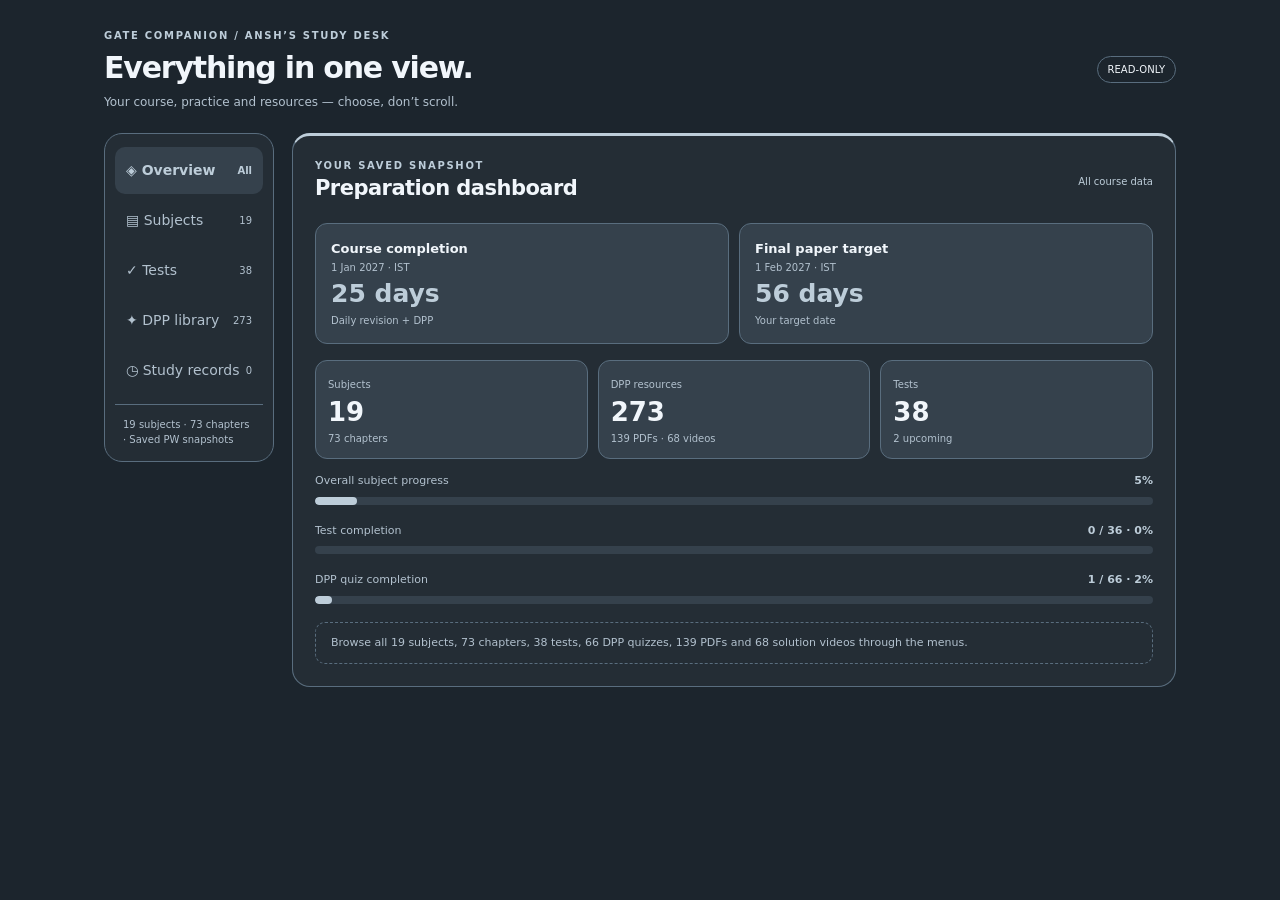
==== commit 00cd1463: "Capture and preserve PW test start dates" ====
--- a/docs/dashboard.html
+++ b/docs/dashboard.html
@@ -10,7 +10,7 @@
 if(section==='subjects'||section==='dpp'){const cs=currentChapters();picker(grid,'Unit / chapter',[['all','All chapters'],...cs.map(c=>[c.id,(subject==='all'?c.subject+' · ':'')+chapterName(c)])],chapter,v=>{chapter=v;selected='';render()});const selectedChapter=dpp.chapters.find(c=>c.id===chapter);const chapters=chapter==='all'?cs:cs.filter(c=>c.id===chapter);const resources=dpp.resources.filter(r=>(subject==='all'||r.subject===subject)&&(chapter==='all'||r.subject===selectedChapter?.subject&&canonical(r.chapter)===canonical(selectedChapter?.name||'')));const ds=dppSummary(chapters,resources);
 if(section==='subjects'){const ss=state.subjects.filter(s=>subject==='all'||s.name===subject),known=ss.filter(s=>s.progress!==null),percent=known.length?Math.round(known.reduce((n,s)=>n+s.progress,0)/known.length):null;const lectures=chapters.reduce((n,c)=>n+(c.lectureTotal||0),0),done=chapters.reduce((n,c)=>n+(c.lectureCompleted||0),0);stats([['PW progress',percent===null?'—':percent+'%',known.length+' recorded subjects'],['Lectures',done+' / '+lectures,'Chapter counters'],['DPP quizzes',ds.completed+' / '+ds.total,chapters.length+' chapter folders']]);meter('PW completion',null,null,percent);if(selectedChapter)detail('CHAPTER',chapterName(selectedChapter),[['Subject',selectedChapter.subject],['Lectures',selectedChapter.lectureTotal===null?'Not displayed':(selectedChapter.lectureCompleted??'—')+' / '+selectedChapter.lectureTotal],['DPP quizzes',selectedChapter.quizTotal===null?'No quiz counter':(selectedChapter.quizCompleted??'—')+' / '+selectedChapter.quizTotal],['PDFs',ds.pdfs],['Videos',ds.videos],['Scope','Released resources']]);else if(subject!=='all')detail('SUBJECT',subject,[['Chapter folders',cs.length],['Available PDFs',ds.pdfs],['Solution videos',ds.videos],['Available tests',testSummary(tests.filter(t=>t.subject===subject)).total],['PW percentage',percent===null?'Not recorded':percent+'%'],['Status',cs.length?'Content available':'Content on the Way']]);else detail('COURSE','All subject and chapter data',[['Subjects',subjects.length],['Chapters',dpp.chapters.length],['Lectures listed',lectures],['PDFs',ds.pdfs],['Videos',ds.videos],['Navigation','Choose a subject or chapter']]);source('PW percentage combines lectures and DPPs. A missing chapter counter remains unknown; counts are from the saved capture.');return}
 picker(grid,'Resource type',[['all','All resource types'],['quiz','DPP quizzes'],['pdf','PDFs & discussion notes'],['video','Solution videos']],kind,v=>{kind=v;selected='';render()});const filtered=resources.filter(r=>kind==='all'||r.type===kind);selected=picker(grid,'Resource / item',filtered.length?filtered.map(r=>[r.id,r.title]):[['','No resources listed']],selected,v=>{selected=v;render()},true);stats([['Quizzes completed',ds.completed+' / '+ds.total,'Released quizzes'],['PDFs',ds.pdfs,'Worksheets & notes'],['Videos',ds.videos,'Solution discussions']]);meter('Selected DPP completion',ds.completed,ds.total,ds.percent);const r=filtered.find(r=>r.id===selected);if(r)detail(r.type==='quiz'?'DPP QUIZ':r.type==='pdf'?'PDF':'SOLUTION VIDEO',r.title,[['Subject',r.subject],['Chapter',r.chapter],['Status',r.status==='completed'?'Completed':r.status==='pending'?'Not completed':'Completion unknown'],['Released',r.releaseLabel||'Not provided'],['Questions / marks',r.details||'Not provided'],['Captured',format(r.capturedAt)]]);else empty('No DPP resources were listed for this selection. New resources can be added after units finish.');source(filtered.length+' matching items. All items remain accessible through the item dropdown. PDFs and videos do not count as completed quizzes.');return}
-if(section==='tests'){picker(grid,'Test status',[['all','All statuses'],['completed','Completed'],['not-started','Not started'],['in-progress','In progress'],['upcoming','Upcoming'],['unknown','Unknown']],status,v=>{status=v;selected='';render()});const list=tests.filter(t=>subject==='all'||t.subject===subject),filtered=list.filter(t=>status==='all'||t.status===status),ts=testSummary(list);selected=picker(grid,'Test',filtered.length?filtered.map(t=>[t.name,t.name]):[['','No matching tests']],selected,v=>{selected=v;render()},true);stats([['Completed',ts.done,'PW attempts'],['Available',ts.total,'Excludes upcoming'],['Upcoming',ts.upcoming,'Not in denominator']]);meter('Selected subject tests',ts.done,ts.total,ts.percent);const t=filtered.find(t=>t.name===selected);if(t)detail('PW TEST',t.name,[['Subject',t.subject],['Status',t.status.replaceAll('-',' ')],['Attempts',t.attempts],['Score','Not supplied by capture'],['Captured',format(state.pw.capturedAt)],['Matching tests',filtered.length]]);else empty('No imported tests match this subject and status.');source('All '+tests.length+' imported tests are included. Attempt status comes from PW; no assessment is started from this preview.');return}
+if(section==='tests'){picker(grid,'Test status',[['all','All statuses'],['completed','Completed'],['not-started','Not started'],['in-progress','In progress'],['upcoming','Upcoming'],['unknown','Unknown']],status,v=>{status=v;selected='';render()});const list=tests.filter(t=>subject==='all'||t.subject===subject),filtered=list.filter(t=>status==='all'||t.status===status),ts=testSummary(list);selected=picker(grid,'Test',filtered.length?filtered.map(t=>[t.name,t.name]):[['','No matching tests']],selected,v=>{selected=v;render()},true);stats([['Completed',ts.done,'PW attempts'],['Available',ts.total,'Excludes upcoming'],['Upcoming',ts.upcoming,'Not in denominator']]);meter('Selected subject tests',ts.done,ts.total,ts.percent);const t=filtered.find(t=>t.name===selected);if(t)detail('PW TEST',t.name,[['Subject',t.subject],['Status',t.status.replaceAll('-',' ')],['Attempts',t.attempts],['PW start date',t.startDateLabel||'Not recorded'],['Score','Not supplied by capture'],['Captured',format(state.pw.capturedAt)],['Matching tests',filtered.length]]);else empty('No imported tests match this subject and status.');source('All '+tests.length+' imported tests are included. Attempt status comes from PW; no assessment is started from this preview.');return}
 picker(grid,'Record type',[['all','All study records'],['session','Study sessions'],['score','Test scores']],kind,v=>{kind=v;selected='';render()});const minutes=state.sessions.reduce((n,s)=>n+s.minutes,0);stats([['Study time',Math.floor(minutes/60)+'h '+minutes%60+'m','Logged focus time'],['Sessions',state.sessions.length,'Saved study logs'],['Scores',state.tests.length,'Manually recorded marks']]);const records=[...(kind==='score'?[]:state.sessions.map(s=>({...s,recordType:'session'}))),...(kind==='session'?[]:state.tests.map(s=>({...s,recordType:'score'})))];if(records.length){selected=picker(grid,'Saved record',records.map(r=>[r.id,r.date+' · '+(r.topic||r.name||r.subject)]),selected,v=>{selected=v;render()},true);const r=records.find(r=>r.id===selected);detail(r.recordType==='session'?'STUDY SESSION':'TEST SCORE',r.topic||r.name||r.subject,[['Subject',r.subject],['Date',r.date],r.recordType==='session'?['Minutes',r.minutes]:['Marks',r.score+' / '+r.outOf]])}else empty('No study sessions or manual test scores are saved yet. This area shows an honest empty state rather than example records.');source('Read-only preview of your saved records. It does not change tracker data.');}
 render();
 </script><script>
